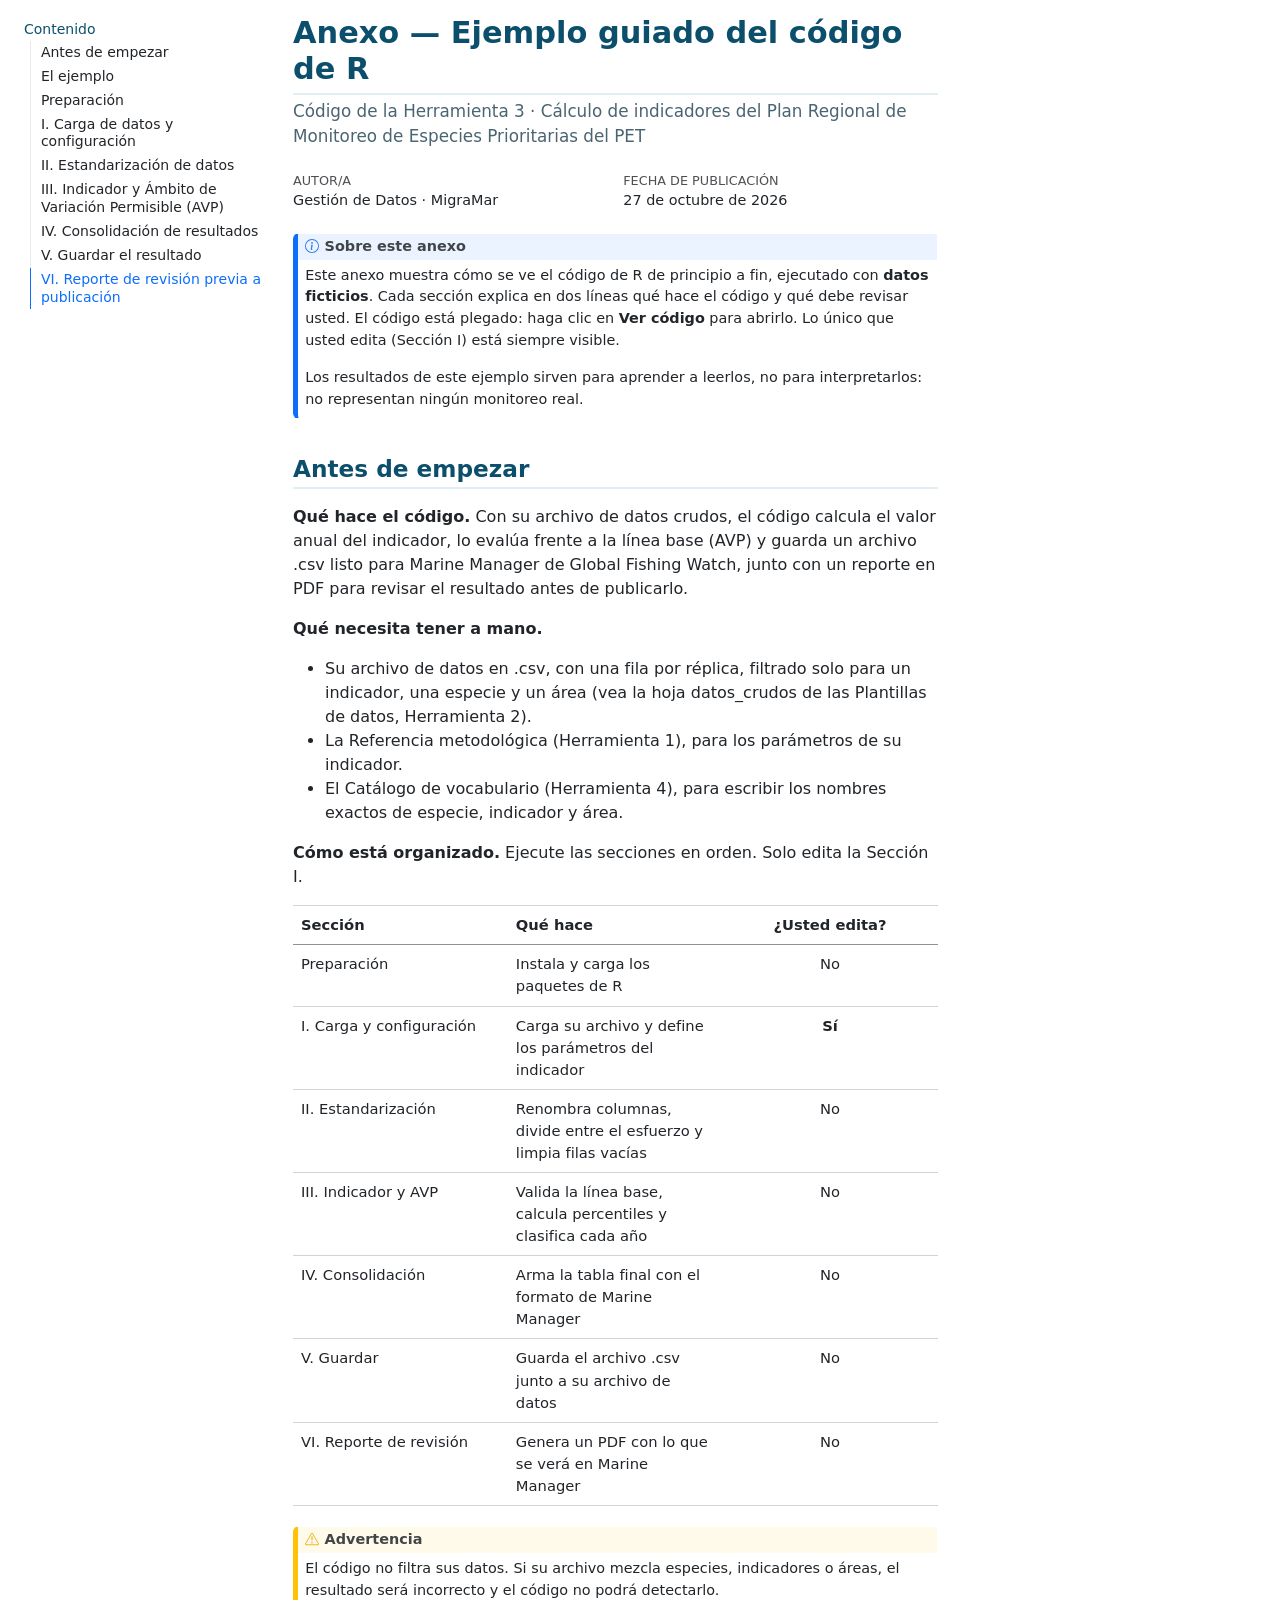
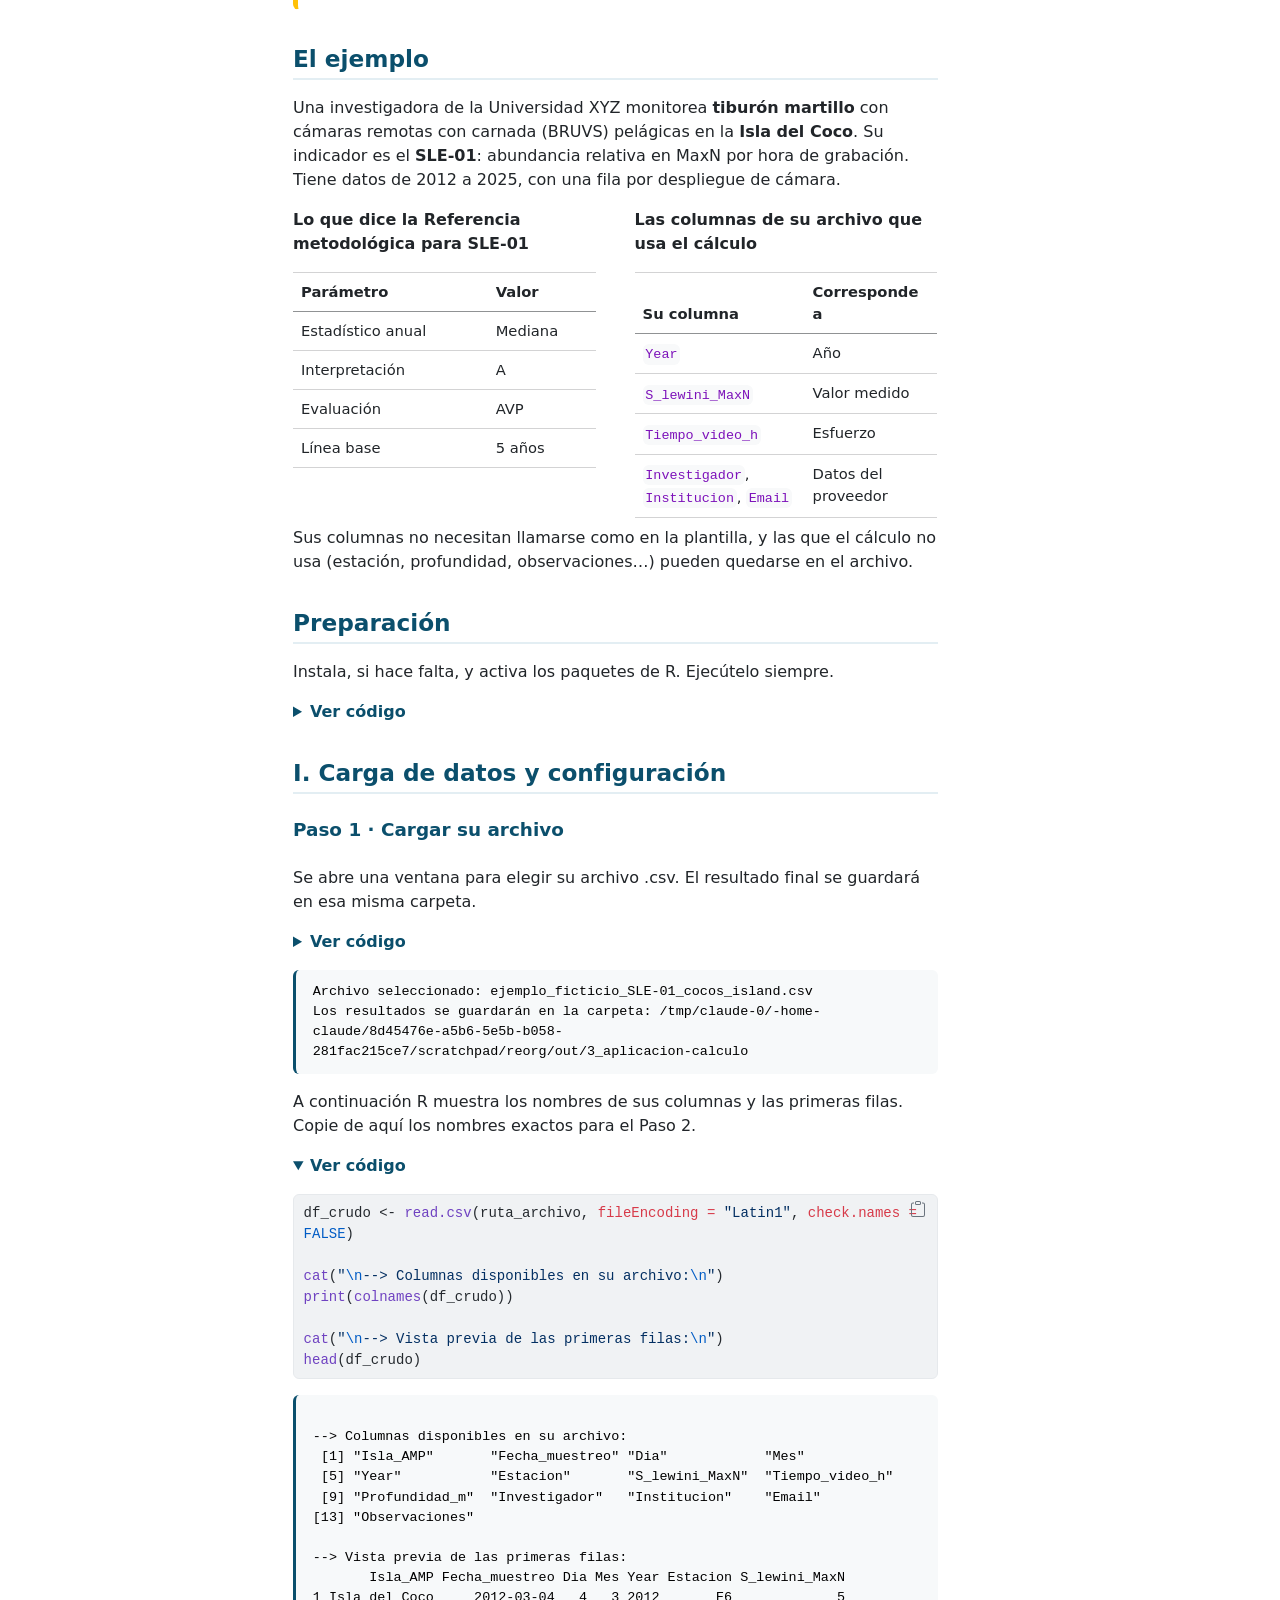
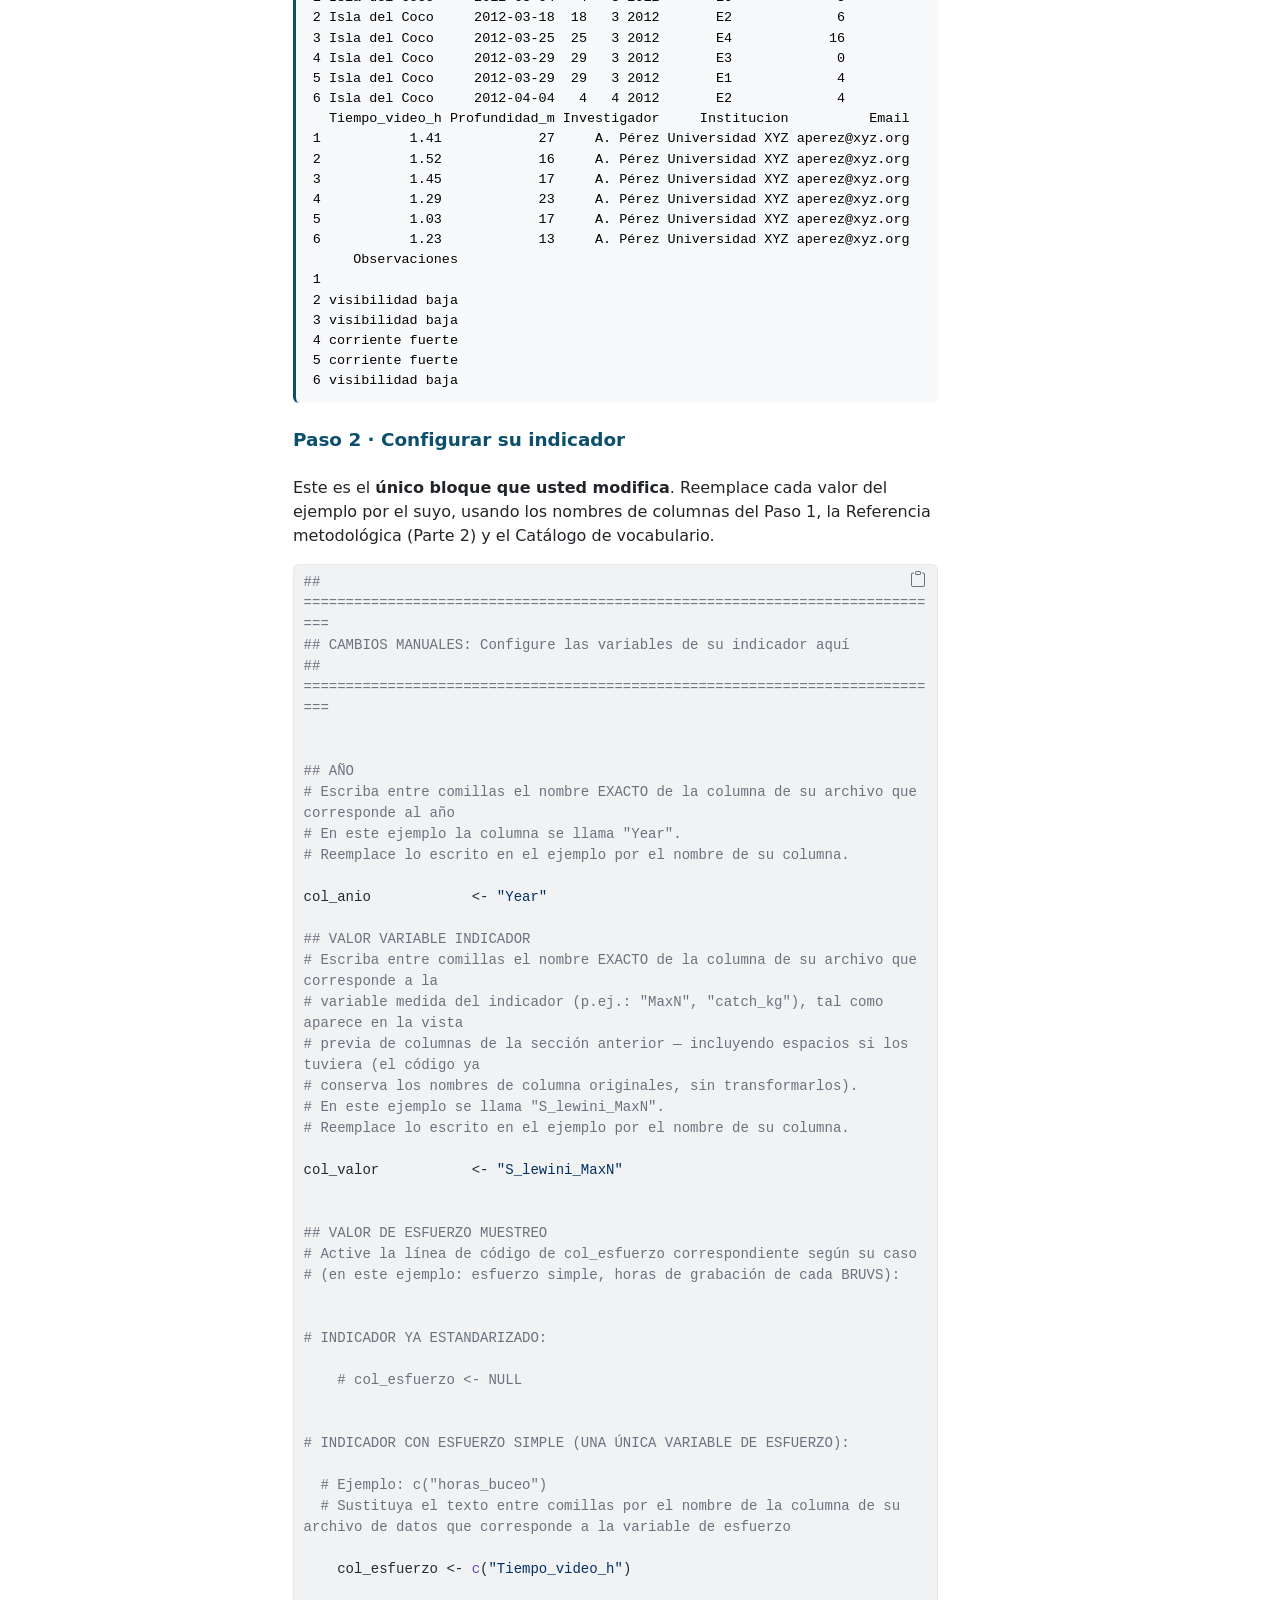
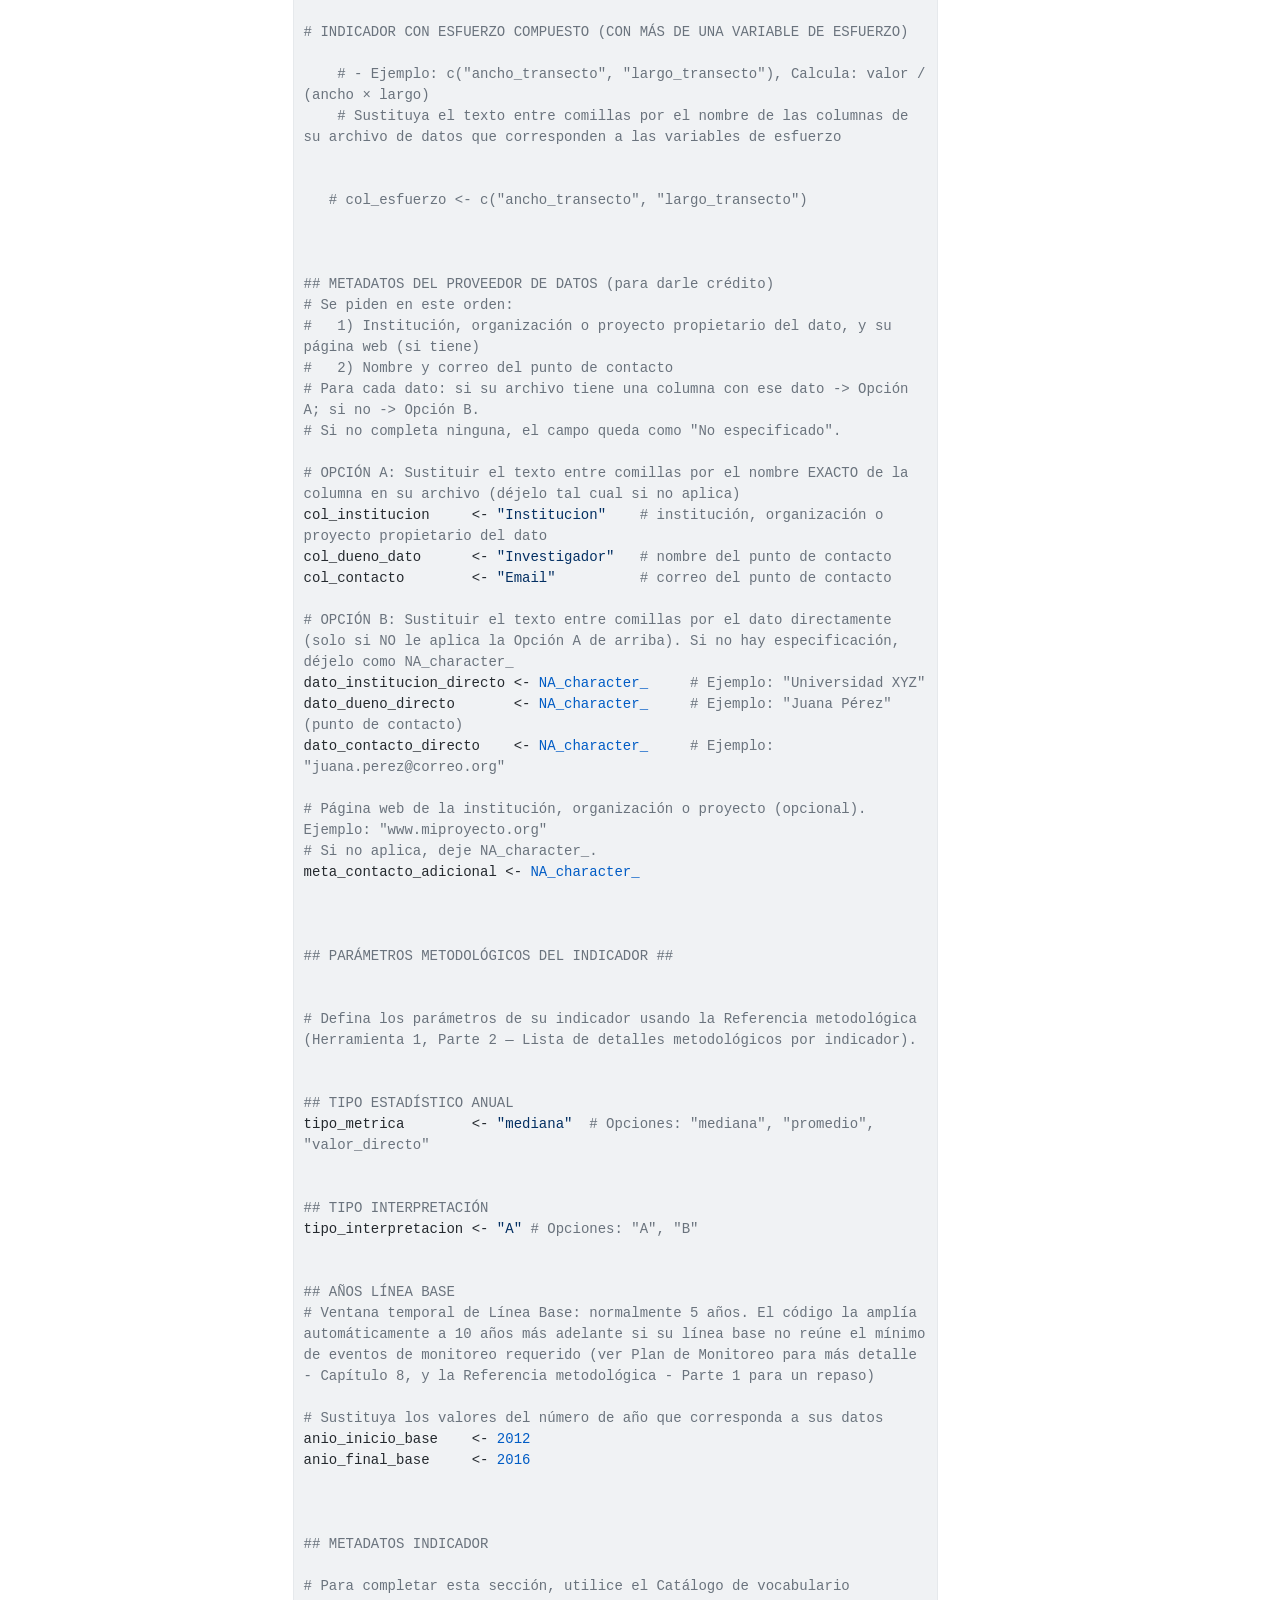
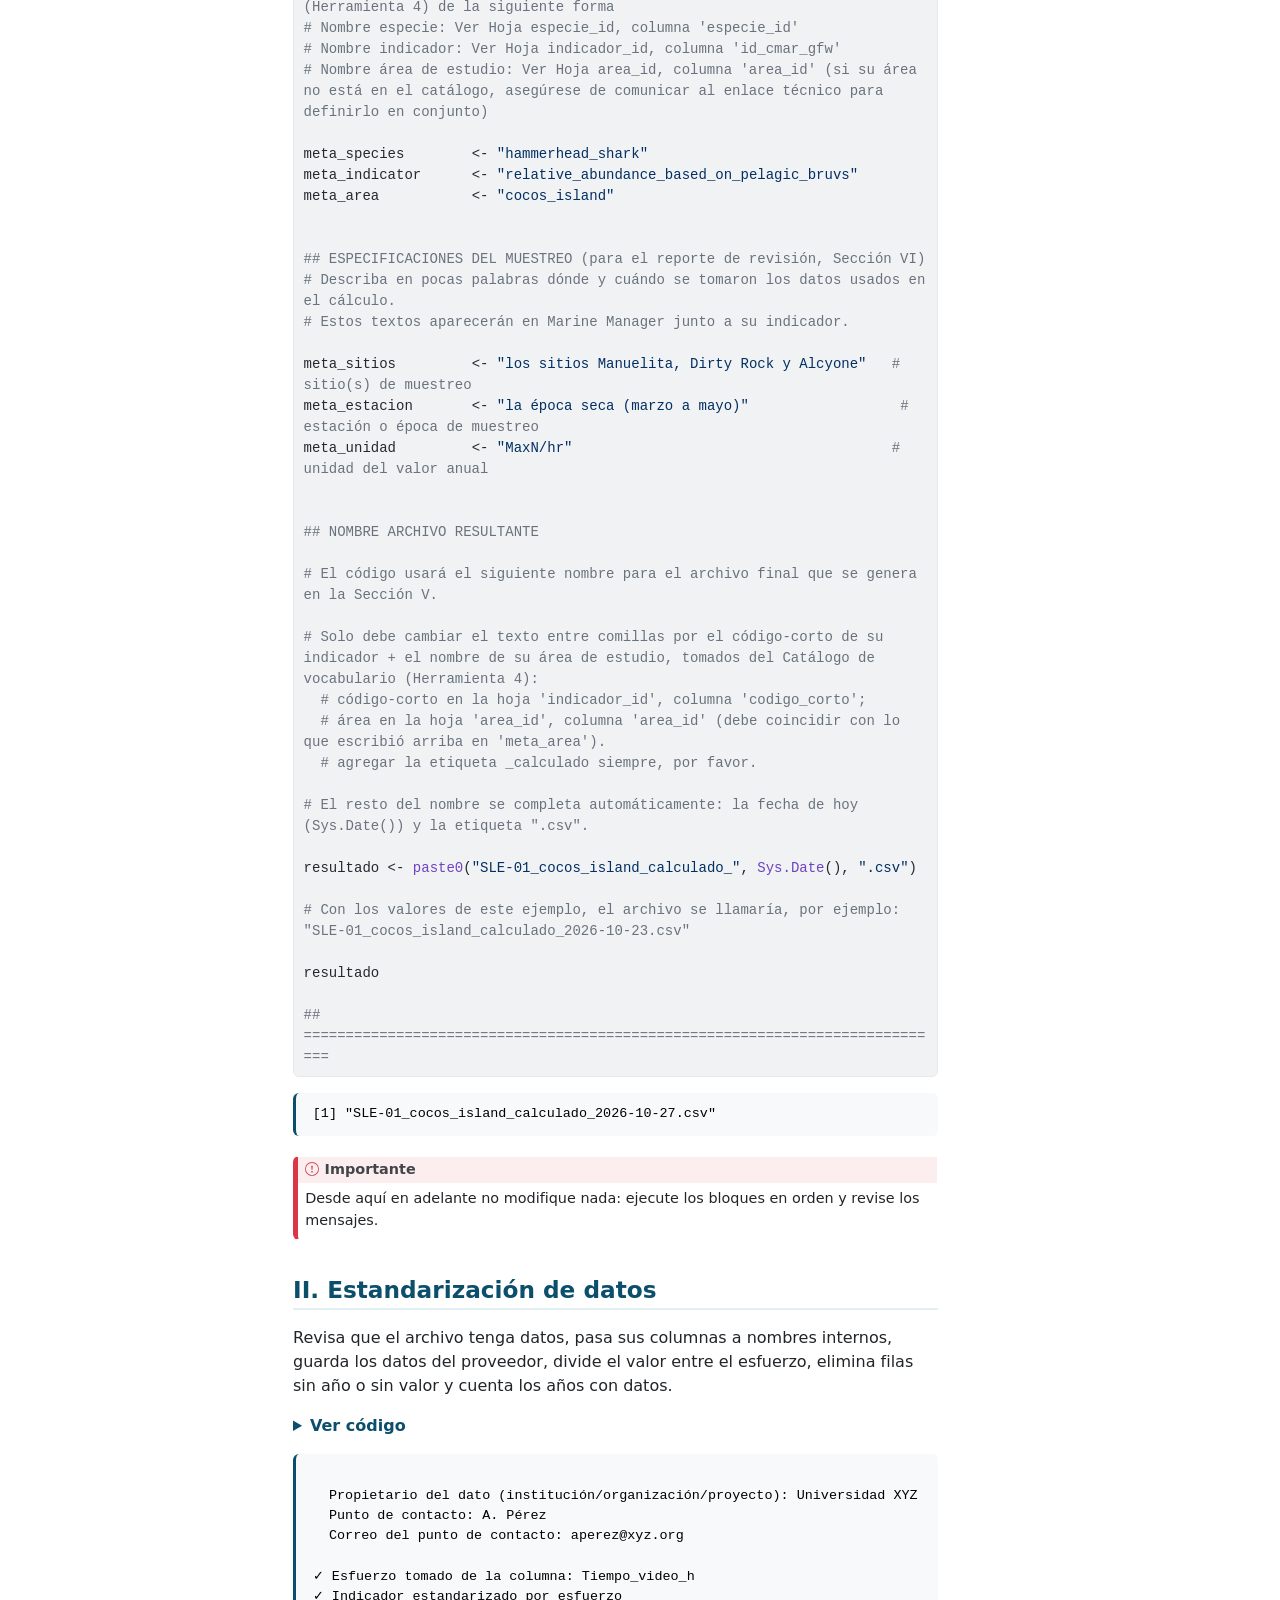
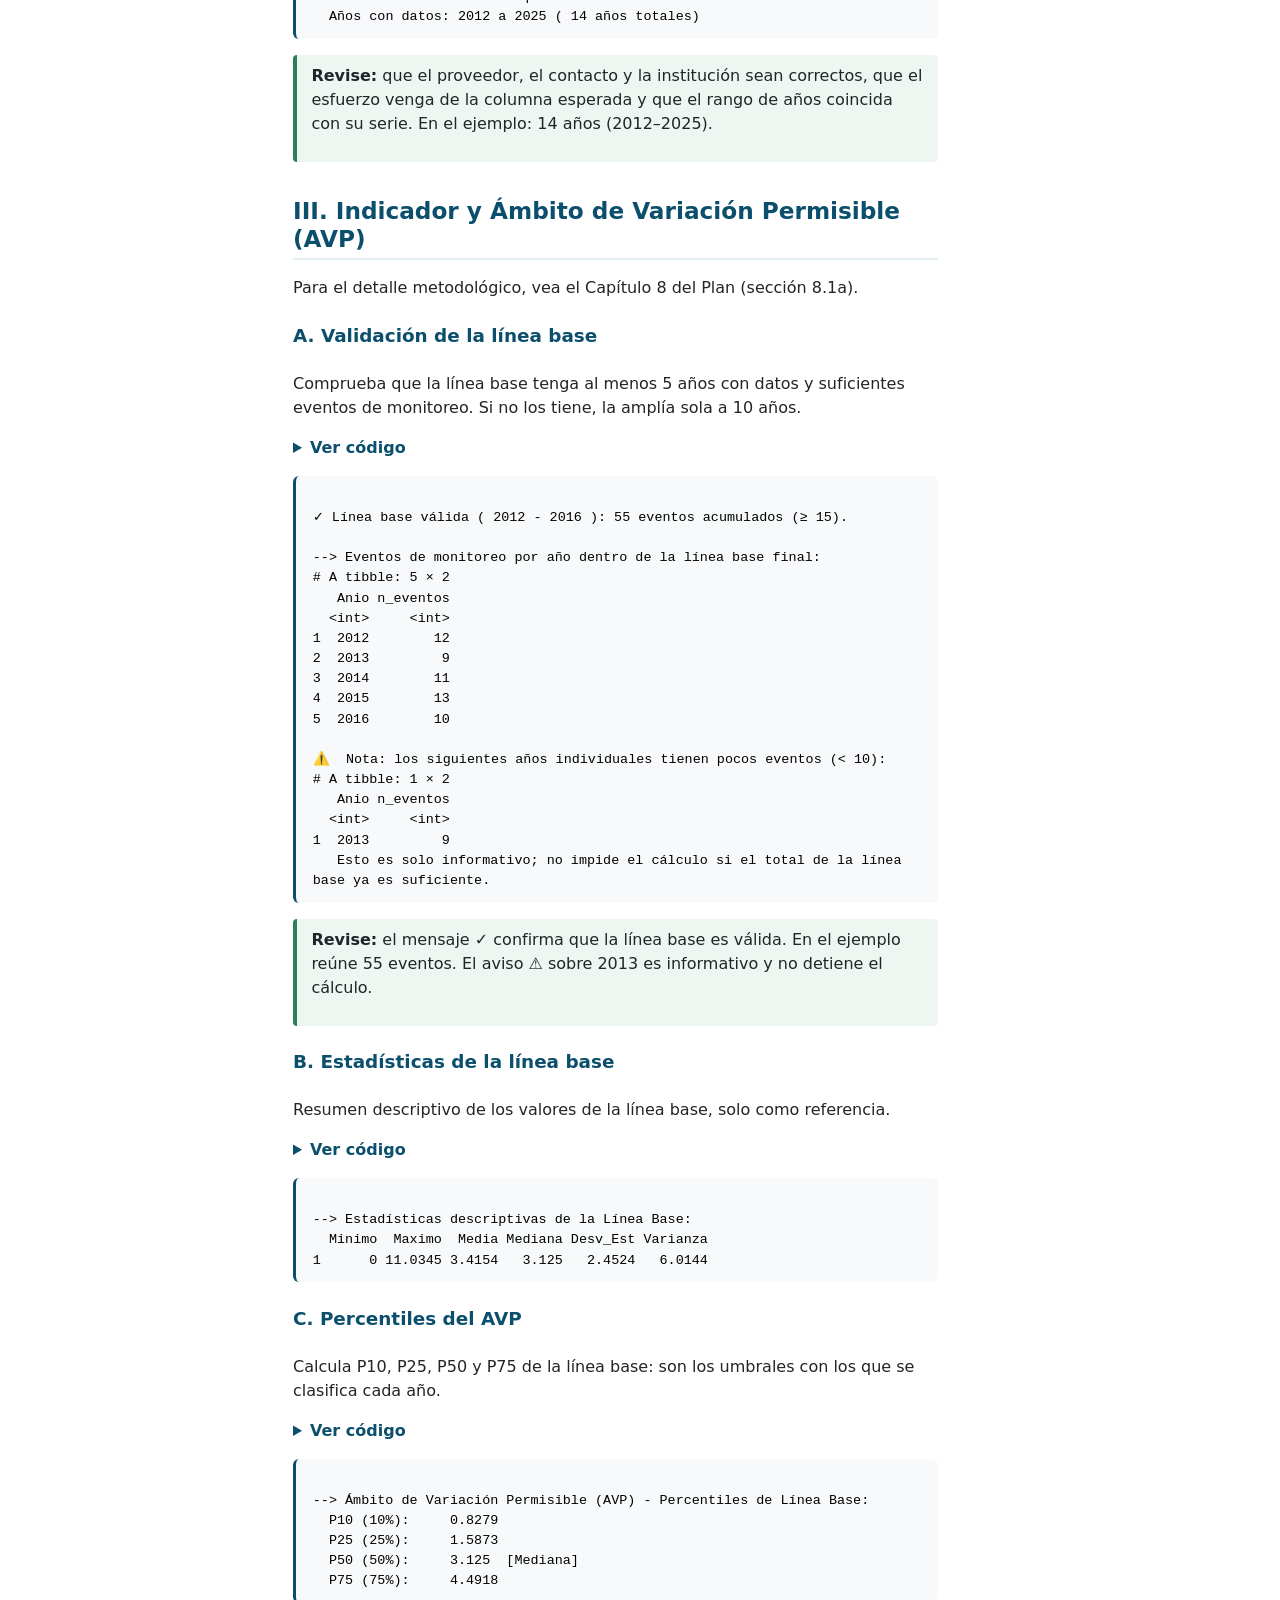
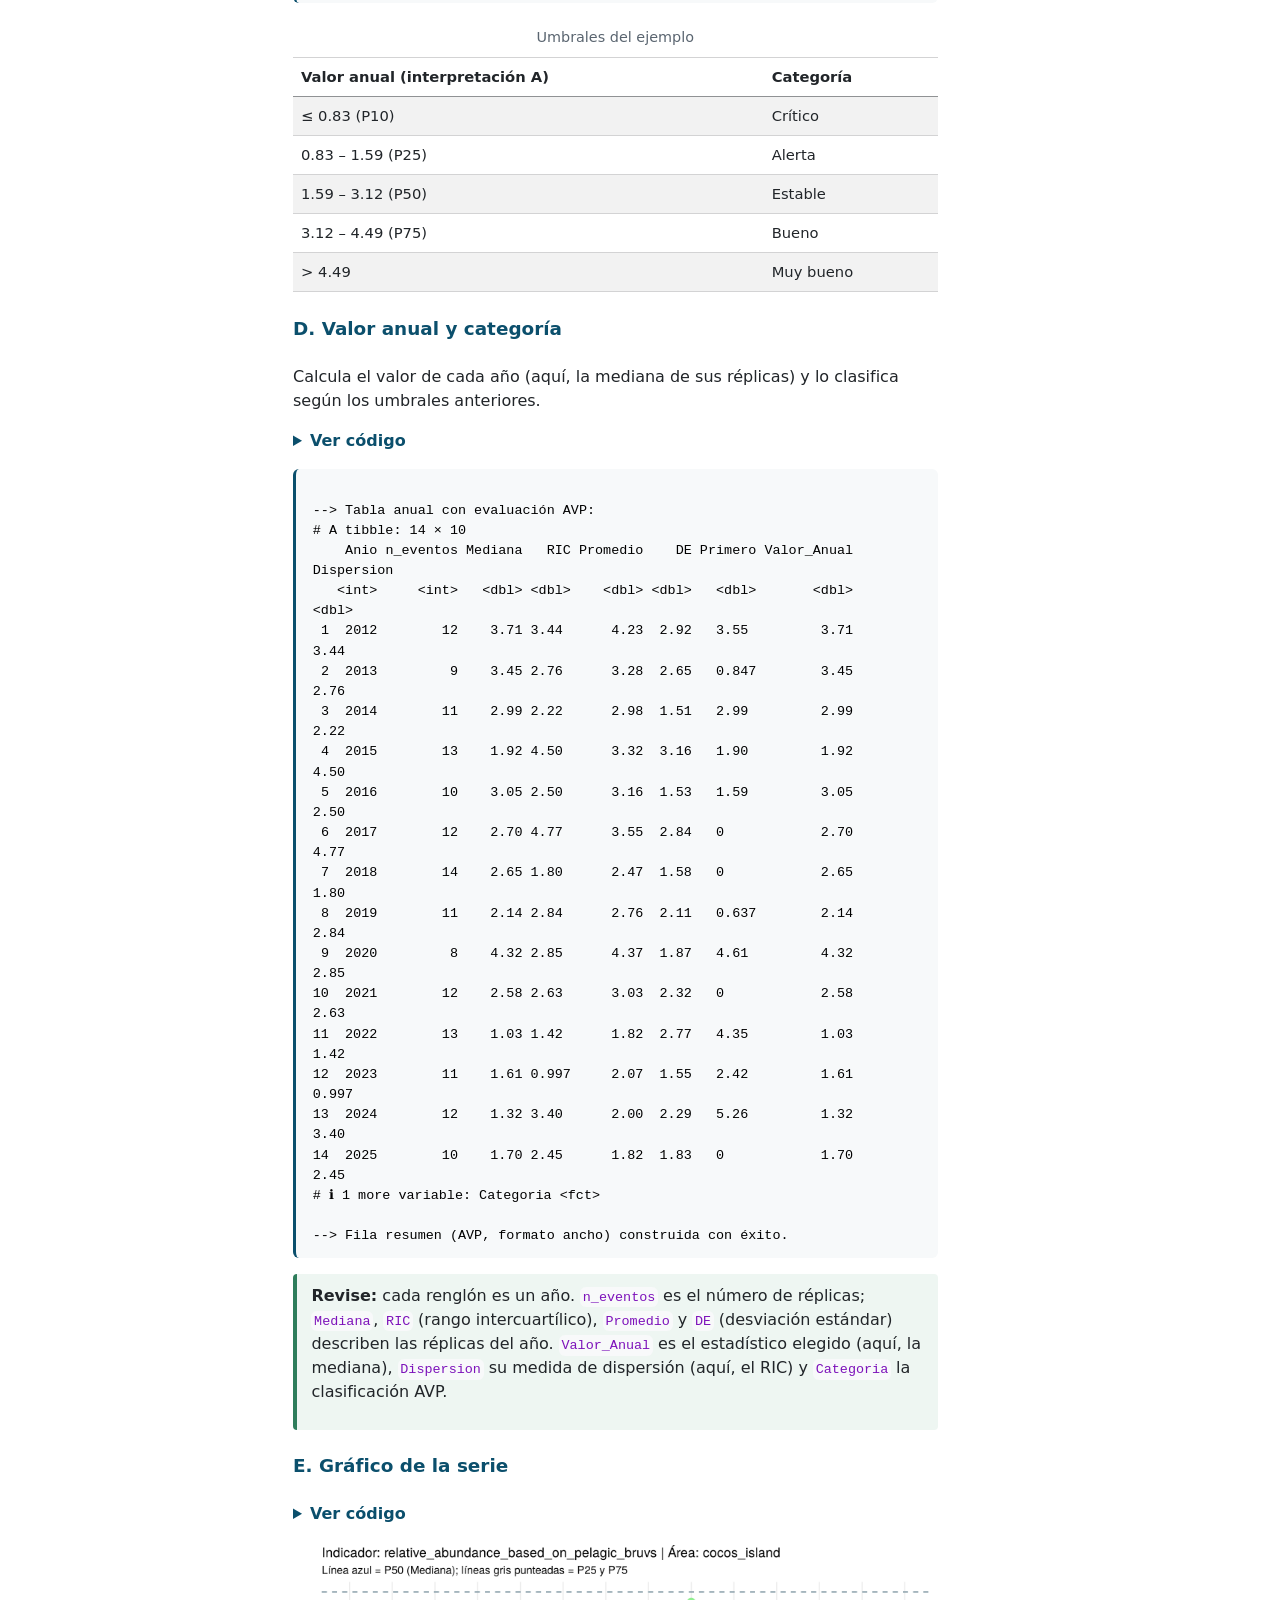
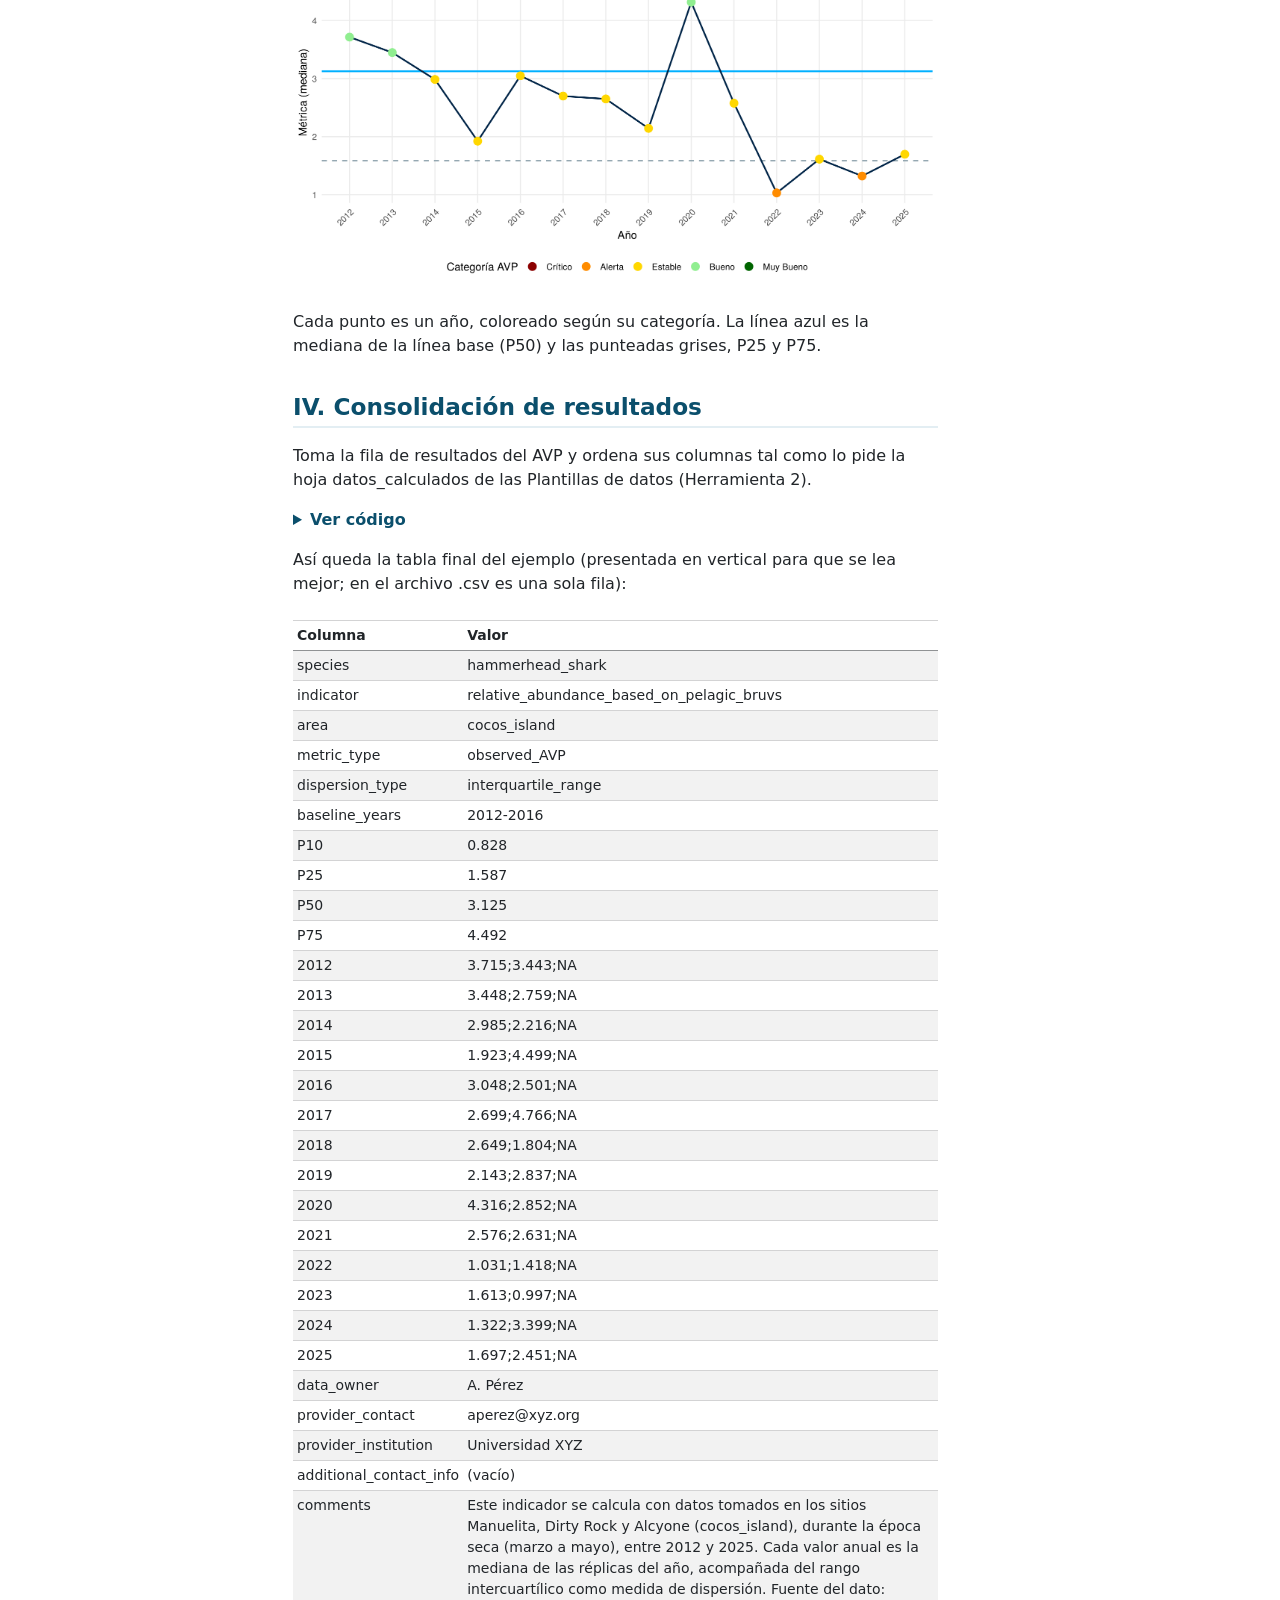
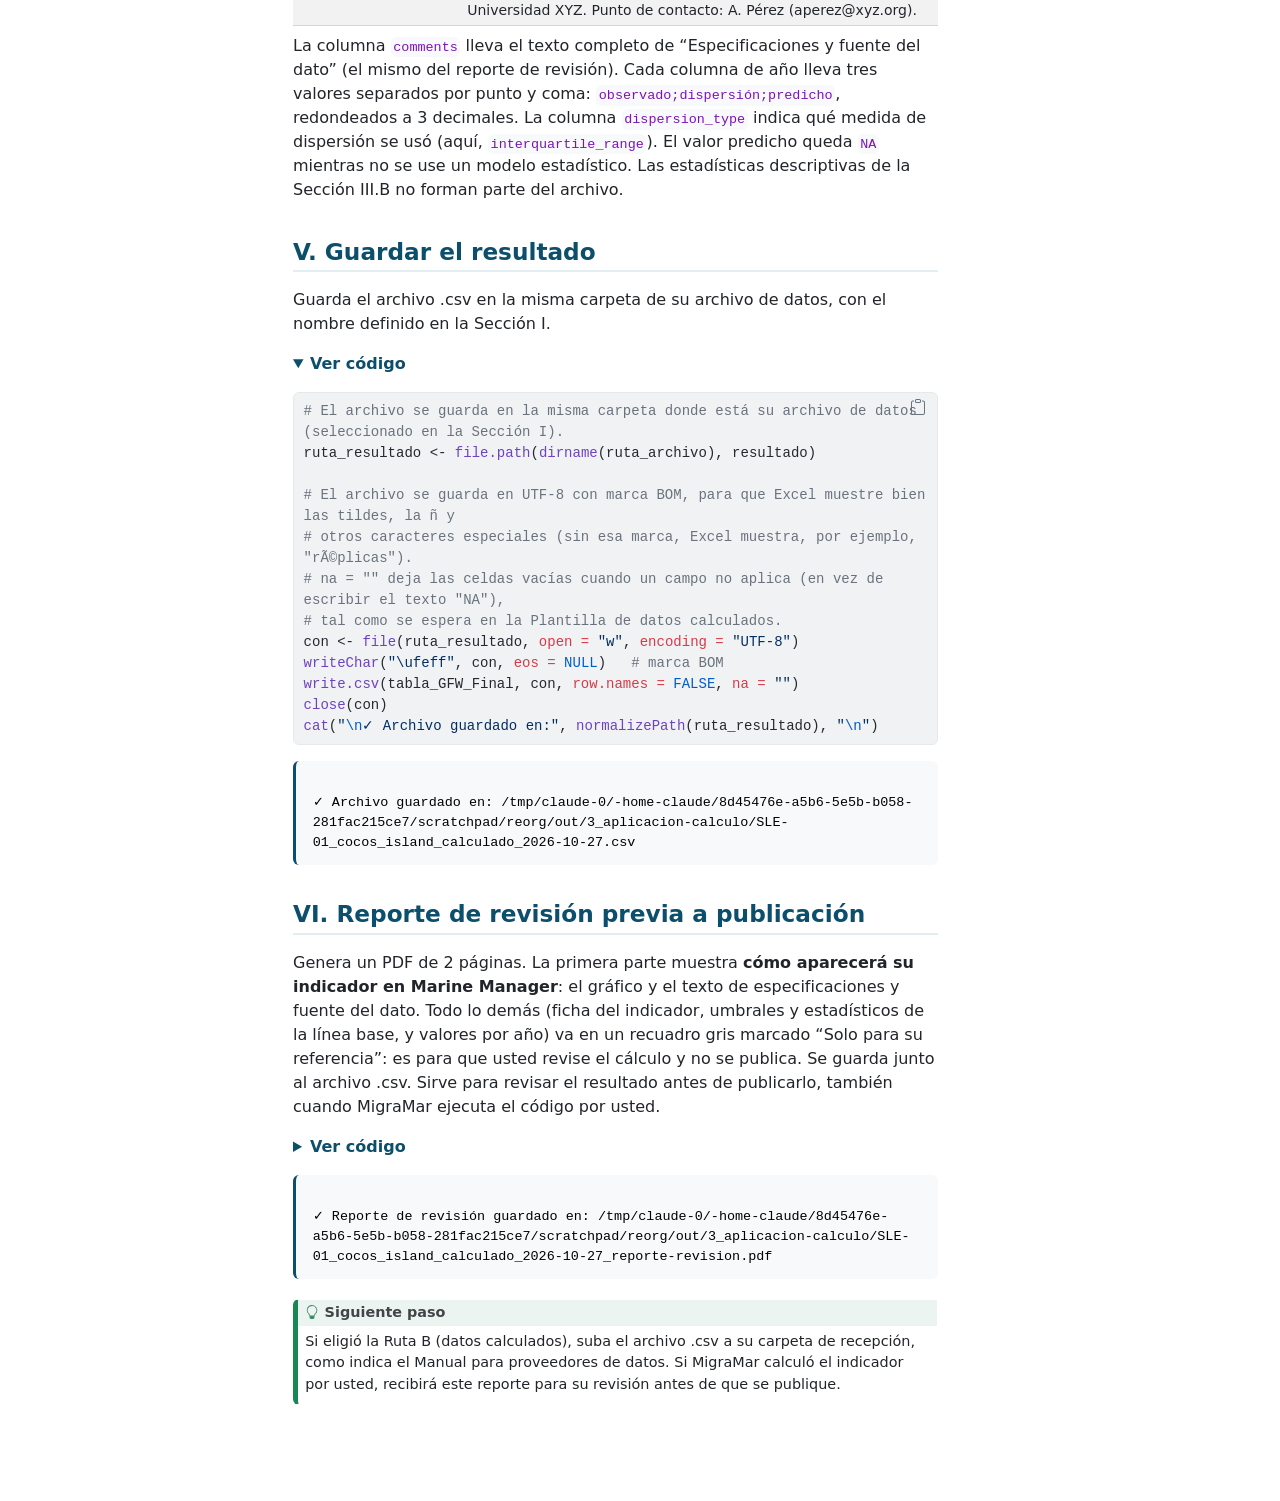
==== descargas/codigo-R_calculo-indicadores-sinGAMM.html @ 5003cdac "Primera version del sitio" ====
<!DOCTYPE html>
<html xmlns="http://www.w3.org/1999/xhtml" lang="es" xml:lang="es"><head>

<meta charset="utf-8">
<meta name="generator" content="quarto-1.6.40">

<meta name="viewport" content="width=device-width, initial-scale=1.0, user-scalable=yes">

<meta name="author" content="Gestión de Datos · MigraMar">

<title>Anexo — Ejemplo guiado del código de R</title>
<style>
code{white-space: pre-wrap;}
span.smallcaps{font-variant: small-caps;}
div.columns{display: flex; gap: min(4vw, 1.5em);}
div.column{flex: auto; overflow-x: auto;}
div.hanging-indent{margin-left: 1.5em; text-indent: -1.5em;}
ul.task-list{list-style: none;}
ul.task-list li input[type="checkbox"] {
width: 0.8em;
margin: 0 0.8em 0.2em -1em;  vertical-align: middle;
}

pre > code.sourceCode { white-space: pre; position: relative; }
pre > code.sourceCode > span { line-height: 1.25; }
pre > code.sourceCode > span:empty { height: 1.2em; }
.sourceCode { overflow: visible; }
code.sourceCode > span { color: inherit; text-decoration: inherit; }
div.sourceCode { margin: 1em 0; }
pre.sourceCode { margin: 0; }
@media screen {
div.sourceCode { overflow: auto; }
}
@media print {
pre > code.sourceCode { white-space: pre-wrap; }
pre > code.sourceCode > span { display: inline-block; text-indent: -5em; padding-left: 5em; }
}
pre.numberSource code
{ counter-reset: source-line 0; }
pre.numberSource code > span
{ position: relative; left: -4em; counter-increment: source-line; }
pre.numberSource code > span > a:first-child::before
{ content: counter(source-line);
position: relative; left: -1em; text-align: right; vertical-align: baseline;
border: none; display: inline-block;
-webkit-touch-callout: none; -webkit-user-select: none;
-khtml-user-select: none; -moz-user-select: none;
-ms-user-select: none; user-select: none;
padding: 0 4px; width: 4em;
}
pre.numberSource { margin-left: 3em; padding-left: 4px; }
div.sourceCode
{ }
@media screen {
pre > code.sourceCode > span > a:first-child::before { text-decoration: underline; }
}
</style>


<script>/*!
 * clipboard.js v2.0.11
 * https://clipboardjs.com/
 *
 * Licensed MIT © Zeno Rocha
 */
!function(t,e){"object"==typeof exports&&"object"==typeof module?module.exports=e():"function"==typeof define&&define.amd?define([],e):"object"==typeof exports?exports.ClipboardJS=e():t.ClipboardJS=e()}(this,function(){return n={686:function(t,e,n){"use strict";n.d(e,{default:function(){return b}});var e=n(279),i=n.n(e),e=n(370),u=n.n(e),e=n(817),r=n.n(e);function c(t){try{return document.execCommand(t)}catch(t){return}}var a=function(t){t=r()(t);return c("cut"),t};function o(t,e){var n,o,t=(n=t,o="rtl"===document.documentElement.getAttribute("dir"),(t=document.createElement("textarea")).style.fontSize="12pt",t.style.border="0",t.style.padding="0",t.style.margin="0",t.style.position="absolute",t.style[o?"right":"left"]="-9999px",o=window.pageYOffset||document.documentElement.scrollTop,t.style.top="".concat(o,"px"),t.setAttribute("readonly",""),t.value=n,t);return e.container.appendChild(t),e=r()(t),c("copy"),t.remove(),e}var f=function(t){var e=1<arguments.length&&void 0!==arguments[1]?arguments[1]:{container:document.body},n="";return"string"==typeof t?n=o(t,e):t instanceof HTMLInputElement&&!["text","search","url","tel","password"].includes(null==t?void 0:t.type)?n=o(t.value,e):(n=r()(t),c("copy")),n};function l(t){return(l="function"==typeof Symbol&&"symbol"==typeof Symbol.iterator?function(t){return typeof t}:function(t){return t&&"function"==typeof Symbol&&t.constructor===Symbol&&t!==Symbol.prototype?"symbol":typeof t})(t)}var s=function(){var t=0<arguments.length&&void 0!==arguments[0]?arguments[0]:{},e=t.action,n=void 0===e?"copy":e,o=t.container,e=t.target,t=t.text;if("copy"!==n&&"cut"!==n)throw new Error('Invalid "action" value, use either "copy" or "cut"');if(void 0!==e){if(!e||"object"!==l(e)||1!==e.nodeType)throw new Error('Invalid "target" value, use a valid Element');if("copy"===n&&e.hasAttribute("disabled"))throw new Error('Invalid "target" attribute. Please use "readonly" instead of "disabled" attribute');if("cut"===n&&(e.hasAttribute("readonly")||e.hasAttribute("disabled")))throw new Error('Invalid "target" attribute. You can\'t cut text from elements with "readonly" or "disabled" attributes')}return t?f(t,{container:o}):e?"cut"===n?a(e):f(e,{container:o}):void 0};function p(t){return(p="function"==typeof Symbol&&"symbol"==typeof Symbol.iterator?function(t){return typeof t}:function(t){return t&&"function"==typeof Symbol&&t.constructor===Symbol&&t!==Symbol.prototype?"symbol":typeof t})(t)}function d(t,e){for(var n=0;n<e.length;n++){var o=e[n];o.enumerable=o.enumerable||!1,o.configurable=!0,"value"in o&&(o.writable=!0),Object.defineProperty(t,o.key,o)}}function y(t,e){return(y=Object.setPrototypeOf||function(t,e){return t.__proto__=e,t})(t,e)}function h(n){var o=function(){if("undefined"==typeof Reflect||!Reflect.construct)return!1;if(Reflect.construct.sham)return!1;if("function"==typeof Proxy)return!0;try{return Date.prototype.toString.call(Reflect.construct(Date,[],function(){})),!0}catch(t){return!1}}();return function(){var t,e=v(n);return t=o?(t=v(this).constructor,Reflect.construct(e,arguments,t)):e.apply(this,arguments),e=this,!(t=t)||"object"!==p(t)&&"function"!=typeof t?function(t){if(void 0!==t)return t;throw new ReferenceError("this hasn't been initialised - super() hasn't been called")}(e):t}}function v(t){return(v=Object.setPrototypeOf?Object.getPrototypeOf:function(t){return t.__proto__||Object.getPrototypeOf(t)})(t)}function m(t,e){t="data-clipboard-".concat(t);if(e.hasAttribute(t))return e.getAttribute(t)}var b=function(){!function(t,e){if("function"!=typeof e&&null!==e)throw new TypeError("Super expression must either be null or a function");t.prototype=Object.create(e&&e.prototype,{constructor:{value:t,writable:!0,configurable:!0}}),e&&y(t,e)}(r,i());var t,e,n,o=h(r);function r(t,e){var n;return function(t){if(!(t instanceof r))throw new TypeError("Cannot call a class as a function")}(this),(n=o.call(this)).resolveOptions(e),n.listenClick(t),n}return t=r,n=[{key:"copy",value:function(t){var e=1<arguments.length&&void 0!==arguments[1]?arguments[1]:{container:document.body};return f(t,e)}},{key:"cut",value:function(t){return a(t)}},{key:"isSupported",value:function(){var t=0<arguments.length&&void 0!==arguments[0]?arguments[0]:["copy","cut"],t="string"==typeof t?[t]:t,e=!!document.queryCommandSupported;return t.forEach(function(t){e=e&&!!document.queryCommandSupported(t)}),e}}],(e=[{key:"resolveOptions",value:function(){var t=0<arguments.length&&void 0!==arguments[0]?arguments[0]:{};this.action="function"==typeof t.action?t.action:this.defaultAction,this.target="function"==typeof t.target?t.target:this.defaultTarget,this.text="function"==typeof t.text?t.text:this.defaultText,this.container="object"===p(t.container)?t.container:document.body}},{key:"listenClick",value:function(t){var e=this;this.listener=u()(t,"click",function(t){return e.onClick(t)})}},{key:"onClick",value:function(t){var e=t.delegateTarget||t.currentTarget,n=this.action(e)||"copy",t=s({action:n,container:this.container,target:this.target(e),text:this.text(e)});this.emit(t?"success":"error",{action:n,text:t,trigger:e,clearSelection:function(){e&&e.focus(),window.getSelection().removeAllRanges()}})}},{key:"defaultAction",value:function(t){return m("action",t)}},{key:"defaultTarget",value:function(t){t=m("target",t);if(t)return document.querySelector(t)}},{key:"defaultText",value:function(t){return m("text",t)}},{key:"destroy",value:function(){this.listener.destroy()}}])&&d(t.prototype,e),n&&d(t,n),r}()},828:function(t){var e;"undefined"==typeof Element||Element.prototype.matches||((e=Element.prototype).matches=e.matchesSelector||e.mozMatchesSelector||e.msMatchesSelector||e.oMatchesSelector||e.webkitMatchesSelector),t.exports=function(t,e){for(;t&&9!==t.nodeType;){if("function"==typeof t.matches&&t.matches(e))return t;t=t.parentNode}}},438:function(t,e,n){var u=n(828);function i(t,e,n,o,r){var i=function(e,n,t,o){return function(t){t.delegateTarget=u(t.target,n),t.delegateTarget&&o.call(e,t)}}.apply(this,arguments);return t.addEventListener(n,i,r),{destroy:function(){t.removeEventListener(n,i,r)}}}t.exports=function(t,e,n,o,r){return"function"==typeof t.addEventListener?i.apply(null,arguments):"function"==typeof n?i.bind(null,document).apply(null,arguments):("string"==typeof t&&(t=document.querySelectorAll(t)),Array.prototype.map.call(t,function(t){return i(t,e,n,o,r)}))}},879:function(t,n){n.node=function(t){return void 0!==t&&t instanceof HTMLElement&&1===t.nodeType},n.nodeList=function(t){var e=Object.prototype.toString.call(t);return void 0!==t&&("[object NodeList]"===e||"[object HTMLCollection]"===e)&&"length"in t&&(0===t.length||n.node(t[0]))},n.string=function(t){return"string"==typeof t||t instanceof String},n.fn=function(t){return"[object Function]"===Object.prototype.toString.call(t)}},370:function(t,e,n){var f=n(879),l=n(438);t.exports=function(t,e,n){if(!t&&!e&&!n)throw new Error("Missing required arguments");if(!f.string(e))throw new TypeError("Second argument must be a String");if(!f.fn(n))throw new TypeError("Third argument must be a Function");if(f.node(t))return c=e,a=n,(u=t).addEventListener(c,a),{destroy:function(){u.removeEventListener(c,a)}};if(f.nodeList(t))return o=t,r=e,i=n,Array.prototype.forEach.call(o,function(t){t.addEventListener(r,i)}),{destroy:function(){Array.prototype.forEach.call(o,function(t){t.removeEventListener(r,i)})}};if(f.string(t))return t=t,e=e,n=n,l(document.body,t,e,n);throw new TypeError("First argument must be a String, HTMLElement, HTMLCollection, or NodeList");var o,r,i,u,c,a}},817:function(t){t.exports=function(t){var e,n="SELECT"===t.nodeName?(t.focus(),t.value):"INPUT"===t.nodeName||"TEXTAREA"===t.nodeName?((e=t.hasAttribute("readonly"))||t.setAttribute("readonly",""),t.select(),t.setSelectionRange(0,t.value.length),e||t.removeAttribute("readonly"),t.value):(t.hasAttribute("contenteditable")&&t.focus(),n=window.getSelection(),(e=document.createRange()).selectNodeContents(t),n.removeAllRanges(),n.addRange(e),n.toString());return n}},279:function(t){function e(){}e.prototype={on:function(t,e,n){var o=this.e||(this.e={});return(o[t]||(o[t]=[])).push({fn:e,ctx:n}),this},once:function(t,e,n){var o=this;function r(){o.off(t,r),e.apply(n,arguments)}return r._=e,this.on(t,r,n)},emit:function(t){for(var e=[].slice.call(arguments,1),n=((this.e||(this.e={}))[t]||[]).slice(),o=0,r=n.length;o<r;o++)n[o].fn.apply(n[o].ctx,e);return this},off:function(t,e){var n=this.e||(this.e={}),o=n[t],r=[];if(o&&e)for(var i=0,u=o.length;i<u;i++)o[i].fn!==e&&o[i].fn._!==e&&r.push(o[i]);return r.length?n[t]=r:delete n[t],this}},t.exports=e,t.exports.TinyEmitter=e}},r={},o.n=function(t){var e=t&&t.__esModule?function(){return t.default}:function(){return t};return o.d(e,{a:e}),e},o.d=function(t,e){for(var n in e)o.o(e,n)&&!o.o(t,n)&&Object.defineProperty(t,n,{enumerable:!0,get:e[n]})},o.o=function(t,e){return Object.prototype.hasOwnProperty.call(t,e)},o(686).default;function o(t){if(r[t])return r[t].exports;var e=r[t]={exports:{}};return n[t](e,e.exports,o),e.exports}var n,r});</script>
<script>const sectionChanged = new CustomEvent("quarto-sectionChanged", {
  detail: {},
  bubbles: true,
  cancelable: false,
  composed: false,
});

const layoutMarginEls = () => {
  // Find any conflicting margin elements and add margins to the
  // top to prevent overlap
  const marginChildren = window.document.querySelectorAll(
    ".column-margin.column-container > *, .margin-caption, .aside"
  );

  let lastBottom = 0;
  for (const marginChild of marginChildren) {
    if (marginChild.offsetParent !== null) {
      // clear the top margin so we recompute it
      marginChild.style.marginTop = null;
      const top = marginChild.getBoundingClientRect().top + window.scrollY;
      if (top < lastBottom) {
        const marginChildStyle = window.getComputedStyle(marginChild);
        const marginBottom = parseFloat(marginChildStyle["marginBottom"]);
        const margin = lastBottom - top + marginBottom;
        marginChild.style.marginTop = `${margin}px`;
      }
      const styles = window.getComputedStyle(marginChild);
      const marginTop = parseFloat(styles["marginTop"]);
      lastBottom = top + marginChild.getBoundingClientRect().height + marginTop;
    }
  }
};

window.document.addEventListener("DOMContentLoaded", function (_event) {
  // Recompute the position of margin elements anytime the body size changes
  if (window.ResizeObserver) {
    const resizeObserver = new window.ResizeObserver(
      throttle(() => {
        layoutMarginEls();
        if (
          window.document.body.getBoundingClientRect().width < 990 &&
          isReaderMode()
        ) {
          quartoToggleReader();
        }
      }, 50)
    );
    resizeObserver.observe(window.document.body);
  }

  const tocEl = window.document.querySelector('nav.toc-active[role="doc-toc"]');
  const sidebarEl = window.document.getElementById("quarto-sidebar");
  const leftTocEl = window.document.getElementById("quarto-sidebar-toc-left");
  const marginSidebarEl = window.document.getElementById(
    "quarto-margin-sidebar"
  );
  // function to determine whether the element has a previous sibling that is active
  const prevSiblingIsActiveLink = (el) => {
    const sibling = el.previousElementSibling;
    if (sibling && sibling.tagName === "A") {
      return sibling.classList.contains("active");
    } else {
      return false;
    }
  };

  // fire slideEnter for bootstrap tab activations (for htmlwidget resize behavior)
  function fireSlideEnter(e) {
    const event = window.document.createEvent("Event");
    event.initEvent("slideenter", true, true);
    window.document.dispatchEvent(event);
  }
  const tabs = window.document.querySelectorAll('a[data-bs-toggle="tab"]');
  tabs.forEach((tab) => {
    tab.addEventListener("shown.bs.tab", fireSlideEnter);
  });

  // fire slideEnter for tabby tab activations (for htmlwidget resize behavior)
  document.addEventListener("tabby", fireSlideEnter, false);

  // Track scrolling and mark TOC links as active
  // get table of contents and sidebar (bail if we don't have at least one)
  const tocLinks = tocEl
    ? [...tocEl.querySelectorAll("a[data-scroll-target]")]
    : [];
  const makeActive = (link) => tocLinks[link].classList.add("active");
  const removeActive = (link) => tocLinks[link].classList.remove("active");
  const removeAllActive = () =>
    [...Array(tocLinks.length).keys()].forEach((link) => removeActive(link));

  // activate the anchor for a section associated with this TOC entry
  tocLinks.forEach((link) => {
    link.addEventListener("click", () => {
      if (link.href.indexOf("#") !== -1) {
        const anchor = link.href.split("#")[1];
        const heading = window.document.querySelector(
          `[data-anchor-id="${anchor}"]`
        );
        if (heading) {
          // Add the class
          heading.classList.add("reveal-anchorjs-link");

          // function to show the anchor
          const handleMouseout = () => {
            heading.classList.remove("reveal-anchorjs-link");
            heading.removeEventListener("mouseout", handleMouseout);
          };

          // add a function to clear the anchor when the user mouses out of it
          heading.addEventListener("mouseout", handleMouseout);
        }
      }
    });
  });

  const sections = tocLinks.map((link) => {
    const target = link.getAttribute("data-scroll-target");
    if (target.startsWith("#")) {
      return window.document.getElementById(decodeURI(`${target.slice(1)}`));
    } else {
      return window.document.querySelector(decodeURI(`${target}`));
    }
  });

  const sectionMargin = 200;
  let currentActive = 0;
  // track whether we've initialized state the first time
  let init = false;

  const updateActiveLink = () => {
    // The index from bottom to top (e.g. reversed list)
    let sectionIndex = -1;
    if (
      window.innerHeight + window.pageYOffset >=
      window.document.body.offsetHeight
    ) {
      // This is the no-scroll case where last section should be the active one
      sectionIndex = 0;
    } else {
      // This finds the last section visible on screen that should be made active
      sectionIndex = [...sections].reverse().findIndex((section) => {
        if (section) {
          return window.pageYOffset >= section.offsetTop - sectionMargin;
        } else {
          return false;
        }
      });
    }
    if (sectionIndex > -1) {
      const current = sections.length - sectionIndex - 1;
      if (current !== currentActive) {
        removeAllActive();
        currentActive = current;
        makeActive(current);
        if (init) {
          window.dispatchEvent(sectionChanged);
        }
        init = true;
      }
    }
  };

  const inHiddenRegion = (top, bottom, hiddenRegions) => {
    for (const region of hiddenRegions) {
      if (top <= region.bottom && bottom >= region.top) {
        return true;
      }
    }
    return false;
  };

  const categorySelector = "header.quarto-title-block .quarto-category";
  const activateCategories = (href) => {
    // Find any categories
    // Surround them with a link pointing back to:
    // #category=Authoring
    try {
      const categoryEls = window.document.querySelectorAll(categorySelector);
      for (const categoryEl of categoryEls) {
        const categoryText = categoryEl.textContent;
        if (categoryText) {
          const link = `${href}#category=${encodeURIComponent(categoryText)}`;
          const linkEl = window.document.createElement("a");
          linkEl.setAttribute("href", link);
          for (const child of categoryEl.childNodes) {
            linkEl.append(child);
          }
          categoryEl.appendChild(linkEl);
        }
      }
    } catch {
      // Ignore errors
    }
  };
  function hasTitleCategories() {
    return window.document.querySelector(categorySelector) !== null;
  }

  function offsetRelativeUrl(url) {
    const offset = getMeta("quarto:offset");
    return offset ? offset + url : url;
  }

  function offsetAbsoluteUrl(url) {
    const offset = getMeta("quarto:offset");
    const baseUrl = new URL(offset, window.location);

    const projRelativeUrl = url.replace(baseUrl, "");
    if (projRelativeUrl.startsWith("/")) {
      return projRelativeUrl;
    } else {
      return "/" + projRelativeUrl;
    }
  }

  // read a meta tag value
  function getMeta(metaName) {
    const metas = window.document.getElementsByTagName("meta");
    for (let i = 0; i < metas.length; i++) {
      if (metas[i].getAttribute("name") === metaName) {
        return metas[i].getAttribute("content");
      }
    }
    return "";
  }

  async function findAndActivateCategories() {
    // Categories search with listing only use path without query
    const currentPagePath = offsetAbsoluteUrl(
      window.location.origin + window.location.pathname
    );
    const response = await fetch(offsetRelativeUrl("listings.json"));
    if (response.status == 200) {
      return response.json().then(function (listingPaths) {
        const listingHrefs = [];
        for (const listingPath of listingPaths) {
          const pathWithoutLeadingSlash = listingPath.listing.substring(1);
          for (const item of listingPath.items) {
            if (
              item === currentPagePath ||
              item === currentPagePath + "index.html"
            ) {
              // Resolve this path against the offset to be sure
              // we already are using the correct path to the listing
              // (this adjusts the listing urls to be rooted against
              // whatever root the page is actually running against)
              const relative = offsetRelativeUrl(pathWithoutLeadingSlash);
              const baseUrl = window.location;
              const resolvedPath = new URL(relative, baseUrl);
              listingHrefs.push(resolvedPath.pathname);
              break;
            }
          }
        }

        // Look up the tree for a nearby linting and use that if we find one
        const nearestListing = findNearestParentListing(
          offsetAbsoluteUrl(window.location.pathname),
          listingHrefs
        );
        if (nearestListing) {
          activateCategories(nearestListing);
        } else {
          // See if the referrer is a listing page for this item
          const referredRelativePath = offsetAbsoluteUrl(document.referrer);
          const referrerListing = listingHrefs.find((listingHref) => {
            const isListingReferrer =
              listingHref === referredRelativePath ||
              listingHref === referredRelativePath + "index.html";
            return isListingReferrer;
          });

          if (referrerListing) {
            // Try to use the referrer if possible
            activateCategories(referrerListing);
          } else if (listingHrefs.length > 0) {
            // Otherwise, just fall back to the first listing
            activateCategories(listingHrefs[0]);
          }
        }
      });
    }
  }
  if (hasTitleCategories()) {
    findAndActivateCategories();
  }

  const findNearestParentListing = (href, listingHrefs) => {
    if (!href || !listingHrefs) {
      return undefined;
    }
    // Look up the tree for a nearby linting and use that if we find one
    const relativeParts = href.substring(1).split("/");
    while (relativeParts.length > 0) {
      const path = relativeParts.join("/");
      for (const listingHref of listingHrefs) {
        if (listingHref.startsWith(path)) {
          return listingHref;
        }
      }
      relativeParts.pop();
    }

    return undefined;
  };

  const manageSidebarVisiblity = (el, placeholderDescriptor) => {
    let isVisible = true;
    let elRect;

    return (hiddenRegions) => {
      if (el === null) {
        return;
      }

      // Find the last element of the TOC
      const lastChildEl = el.lastElementChild;

      if (lastChildEl) {
        // Converts the sidebar to a menu
        const convertToMenu = () => {
          for (const child of el.children) {
            child.style.opacity = 0;
            child.style.overflow = "hidden";
            child.style.pointerEvents = "none";
          }

          nexttick(() => {
            const toggleContainer = window.document.createElement("div");
            toggleContainer.style.width = "100%";
            toggleContainer.classList.add("zindex-over-content");
            toggleContainer.classList.add("quarto-sidebar-toggle");
            toggleContainer.classList.add("headroom-target"); // Marks this to be managed by headeroom
            toggleContainer.id = placeholderDescriptor.id;
            toggleContainer.style.position = "fixed";

            const toggleIcon = window.document.createElement("i");
            toggleIcon.classList.add("quarto-sidebar-toggle-icon");
            toggleIcon.classList.add("bi");
            toggleIcon.classList.add("bi-caret-down-fill");

            const toggleTitle = window.document.createElement("div");
            const titleEl = window.document.body.querySelector(
              placeholderDescriptor.titleSelector
            );
            if (titleEl) {
              toggleTitle.append(
                titleEl.textContent || titleEl.innerText,
                toggleIcon
              );
            }
            toggleTitle.classList.add("zindex-over-content");
            toggleTitle.classList.add("quarto-sidebar-toggle-title");
            toggleContainer.append(toggleTitle);

            const toggleContents = window.document.createElement("div");
            toggleContents.classList = el.classList;
            toggleContents.classList.add("zindex-over-content");
            toggleContents.classList.add("quarto-sidebar-toggle-contents");
            for (const child of el.children) {
              if (child.id === "toc-title") {
                continue;
              }

              const clone = child.cloneNode(true);
              clone.style.opacity = 1;
              clone.style.pointerEvents = null;
              clone.style.display = null;
              toggleContents.append(clone);
            }
            toggleContents.style.height = "0px";
            const positionToggle = () => {
              // position the element (top left of parent, same width as parent)
              if (!elRect) {
                elRect = el.getBoundingClientRect();
              }
              toggleContainer.style.left = `${elRect.left}px`;
              toggleContainer.style.top = `${elRect.top}px`;
              toggleContainer.style.width = `${elRect.width}px`;
            };
            positionToggle();

            toggleContainer.append(toggleContents);
            el.parentElement.prepend(toggleContainer);

            // Process clicks
            let tocShowing = false;
            // Allow the caller to control whether this is dismissed
            // when it is clicked (e.g. sidebar navigation supports
            // opening and closing the nav tree, so don't dismiss on click)
            const clickEl = placeholderDescriptor.dismissOnClick
              ? toggleContainer
              : toggleTitle;

            const closeToggle = () => {
              if (tocShowing) {
                toggleContainer.classList.remove("expanded");
                toggleContents.style.height = "0px";
                tocShowing = false;
              }
            };

            // Get rid of any expanded toggle if the user scrolls
            window.document.addEventListener(
              "scroll",
              throttle(() => {
                closeToggle();
              }, 50)
            );

            // Handle positioning of the toggle
            window.addEventListener(
              "resize",
              throttle(() => {
                elRect = undefined;
                positionToggle();
              }, 50)
            );

            window.addEventListener("quarto-hrChanged", () => {
              elRect = undefined;
            });

            // Process the click
            clickEl.onclick = () => {
              if (!tocShowing) {
                toggleContainer.classList.add("expanded");
                toggleContents.style.height = null;
                tocShowing = true;
              } else {
                closeToggle();
              }
            };
          });
        };

        // Converts a sidebar from a menu back to a sidebar
        const convertToSidebar = () => {
          for (const child of el.children) {
            child.style.opacity = 1;
            child.style.overflow = null;
            child.style.pointerEvents = null;
          }

          const placeholderEl = window.document.getElementById(
            placeholderDescriptor.id
          );
          if (placeholderEl) {
            placeholderEl.remove();
          }

          el.classList.remove("rollup");
        };

        if (isReaderMode()) {
          convertToMenu();
          isVisible = false;
        } else {
          // Find the top and bottom o the element that is being managed
          const elTop = el.offsetTop;
          const elBottom =
            elTop + lastChildEl.offsetTop + lastChildEl.offsetHeight;

          if (!isVisible) {
            // If the element is current not visible reveal if there are
            // no conflicts with overlay regions
            if (!inHiddenRegion(elTop, elBottom, hiddenRegions)) {
              convertToSidebar();
              isVisible = true;
            }
          } else {
            // If the element is visible, hide it if it conflicts with overlay regions
            // and insert a placeholder toggle (or if we're in reader mode)
            if (inHiddenRegion(elTop, elBottom, hiddenRegions)) {
              convertToMenu();
              isVisible = false;
            }
          }
        }
      }
    };
  };

  const tabEls = document.querySelectorAll('a[data-bs-toggle="tab"]');
  for (const tabEl of tabEls) {
    const id = tabEl.getAttribute("data-bs-target");
    if (id) {
      const columnEl = document.querySelector(
        `${id} .column-margin, .tabset-margin-content`
      );
      if (columnEl)
        tabEl.addEventListener("shown.bs.tab", function (event) {
          const el = event.srcElement;
          if (el) {
            const visibleCls = `${el.id}-margin-content`;
            // walk up until we find a parent tabset
            let panelTabsetEl = el.parentElement;
            while (panelTabsetEl) {
              if (panelTabsetEl.classList.contains("panel-tabset")) {
                break;
              }
              panelTabsetEl = panelTabsetEl.parentElement;
            }

            if (panelTabsetEl) {
              const prevSib = panelTabsetEl.previousElementSibling;
              if (
                prevSib &&
                prevSib.classList.contains("tabset-margin-container")
              ) {
                const childNodes = prevSib.querySelectorAll(
                  ".tabset-margin-content"
                );
                for (const childEl of childNodes) {
                  if (childEl.classList.contains(visibleCls)) {
                    childEl.classList.remove("collapse");
                  } else {
                    childEl.classList.add("collapse");
                  }
                }
              }
            }
          }

          layoutMarginEls();
        });
    }
  }

  // Manage the visibility of the toc and the sidebar
  const marginScrollVisibility = manageSidebarVisiblity(marginSidebarEl, {
    id: "quarto-toc-toggle",
    titleSelector: "#toc-title",
    dismissOnClick: true,
  });
  const sidebarScrollVisiblity = manageSidebarVisiblity(sidebarEl, {
    id: "quarto-sidebarnav-toggle",
    titleSelector: ".title",
    dismissOnClick: false,
  });
  let tocLeftScrollVisibility;
  if (leftTocEl) {
    tocLeftScrollVisibility = manageSidebarVisiblity(leftTocEl, {
      id: "quarto-lefttoc-toggle",
      titleSelector: "#toc-title",
      dismissOnClick: true,
    });
  }

  // Find the first element that uses formatting in special columns
  const conflictingEls = window.document.body.querySelectorAll(
    '[class^="column-"], [class*=" column-"], aside, [class*="margin-caption"], [class*=" margin-caption"], [class*="margin-ref"], [class*=" margin-ref"]'
  );

  // Filter all the possibly conflicting elements into ones
  // the do conflict on the left or ride side
  const arrConflictingEls = Array.from(conflictingEls);
  const leftSideConflictEls = arrConflictingEls.filter((el) => {
    if (el.tagName === "ASIDE") {
      return false;
    }
    return Array.from(el.classList).find((className) => {
      return (
        className !== "column-body" &&
        className.startsWith("column-") &&
        !className.endsWith("right") &&
        !className.endsWith("container") &&
        className !== "column-margin"
      );
    });
  });
  const rightSideConflictEls = arrConflictingEls.filter((el) => {
    if (el.tagName === "ASIDE") {
      return true;
    }

    const hasMarginCaption = Array.from(el.classList).find((className) => {
      return className == "margin-caption";
    });
    if (hasMarginCaption) {
      return true;
    }

    return Array.from(el.classList).find((className) => {
      return (
        className !== "column-body" &&
        !className.endsWith("container") &&
        className.startsWith("column-") &&
        !className.endsWith("left")
      );
    });
  });

  const kOverlapPaddingSize = 10;
  function toRegions(els) {
    return els.map((el) => {
      const boundRect = el.getBoundingClientRect();
      const top =
        boundRect.top +
        document.documentElement.scrollTop -
        kOverlapPaddingSize;
      return {
        top,
        bottom: top + el.scrollHeight + 2 * kOverlapPaddingSize,
      };
    });
  }

  let hasObserved = false;
  const visibleItemObserver = (els) => {
    let visibleElements = [...els];
    const intersectionObserver = new IntersectionObserver(
      (entries, _observer) => {
        entries.forEach((entry) => {
          if (entry.isIntersecting) {
            if (visibleElements.indexOf(entry.target) === -1) {
              visibleElements.push(entry.target);
            }
          } else {
            visibleElements = visibleElements.filter((visibleEntry) => {
              return visibleEntry !== entry;
            });
          }
        });

        if (!hasObserved) {
          hideOverlappedSidebars();
        }
        hasObserved = true;
      },
      {}
    );
    els.forEach((el) => {
      intersectionObserver.observe(el);
    });

    return {
      getVisibleEntries: () => {
        return visibleElements;
      },
    };
  };

  const rightElementObserver = visibleItemObserver(rightSideConflictEls);
  const leftElementObserver = visibleItemObserver(leftSideConflictEls);

  const hideOverlappedSidebars = () => {
    marginScrollVisibility(toRegions(rightElementObserver.getVisibleEntries()));
    sidebarScrollVisiblity(toRegions(leftElementObserver.getVisibleEntries()));
    if (tocLeftScrollVisibility) {
      tocLeftScrollVisibility(
        toRegions(leftElementObserver.getVisibleEntries())
      );
    }
  };

  window.quartoToggleReader = () => {
    // Applies a slow class (or removes it)
    // to update the transition speed
    const slowTransition = (slow) => {
      const manageTransition = (id, slow) => {
        const el = document.getElementById(id);
        if (el) {
          if (slow) {
            el.classList.add("slow");
          } else {
            el.classList.remove("slow");
          }
        }
      };

      manageTransition("TOC", slow);
      manageTransition("quarto-sidebar", slow);
    };
    const readerMode = !isReaderMode();
    setReaderModeValue(readerMode);

    // If we're entering reader mode, slow the transition
    if (readerMode) {
      slowTransition(readerMode);
    }
    highlightReaderToggle(readerMode);
    hideOverlappedSidebars();

    // If we're exiting reader mode, restore the non-slow transition
    if (!readerMode) {
      slowTransition(!readerMode);
    }
  };

  const highlightReaderToggle = (readerMode) => {
    const els = document.querySelectorAll(".quarto-reader-toggle");
    if (els) {
      els.forEach((el) => {
        if (readerMode) {
          el.classList.add("reader");
        } else {
          el.classList.remove("reader");
        }
      });
    }
  };

  const setReaderModeValue = (val) => {
    if (window.location.protocol !== "file:") {
      window.localStorage.setItem("quarto-reader-mode", val);
    } else {
      localReaderMode = val;
    }
  };

  const isReaderMode = () => {
    if (window.location.protocol !== "file:") {
      return window.localStorage.getItem("quarto-reader-mode") === "true";
    } else {
      return localReaderMode;
    }
  };
  let localReaderMode = null;

  const tocOpenDepthStr = tocEl?.getAttribute("data-toc-expanded");
  const tocOpenDepth = tocOpenDepthStr ? Number(tocOpenDepthStr) : 1;

  // Walk the TOC and collapse/expand nodes
  // Nodes are expanded if:
  // - they are top level
  // - they have children that are 'active' links
  // - they are directly below an link that is 'active'
  const walk = (el, depth) => {
    // Tick depth when we enter a UL
    if (el.tagName === "UL") {
      depth = depth + 1;
    }

    // It this is active link
    let isActiveNode = false;
    if (el.tagName === "A" && el.classList.contains("active")) {
      isActiveNode = true;
    }

    // See if there is an active child to this element
    let hasActiveChild = false;
    for (child of el.children) {
      hasActiveChild = walk(child, depth) || hasActiveChild;
    }

    // Process the collapse state if this is an UL
    if (el.tagName === "UL") {
      if (tocOpenDepth === -1 && depth > 1) {
        // toc-expand: false
        el.classList.add("collapse");
      } else if (
        depth <= tocOpenDepth ||
        hasActiveChild ||
        prevSiblingIsActiveLink(el)
      ) {
        el.classList.remove("collapse");
      } else {
        el.classList.add("collapse");
      }

      // untick depth when we leave a UL
      depth = depth - 1;
    }
    return hasActiveChild || isActiveNode;
  };

  // walk the TOC and expand / collapse any items that should be shown
  if (tocEl) {
    updateActiveLink();
    walk(tocEl, 0);
  }

  // Throttle the scroll event and walk peridiocally
  window.document.addEventListener(
    "scroll",
    throttle(() => {
      if (tocEl) {
        updateActiveLink();
        walk(tocEl, 0);
      }
      if (!isReaderMode()) {
        hideOverlappedSidebars();
      }
    }, 5)
  );
  window.addEventListener(
    "resize",
    throttle(() => {
      if (tocEl) {
        updateActiveLink();
        walk(tocEl, 0);
      }
      if (!isReaderMode()) {
        hideOverlappedSidebars();
      }
    }, 10)
  );
  hideOverlappedSidebars();
  highlightReaderToggle(isReaderMode());
});

// grouped tabsets
window.addEventListener("pageshow", (_event) => {
  function getTabSettings() {
    const data = localStorage.getItem("quarto-persistent-tabsets-data");
    if (!data) {
      localStorage.setItem("quarto-persistent-tabsets-data", "{}");
      return {};
    }
    if (data) {
      return JSON.parse(data);
    }
  }

  function setTabSettings(data) {
    localStorage.setItem(
      "quarto-persistent-tabsets-data",
      JSON.stringify(data)
    );
  }

  function setTabState(groupName, groupValue) {
    const data = getTabSettings();
    data[groupName] = groupValue;
    setTabSettings(data);
  }

  function toggleTab(tab, active) {
    const tabPanelId = tab.getAttribute("aria-controls");
    const tabPanel = document.getElementById(tabPanelId);
    if (active) {
      tab.classList.add("active");
      tabPanel.classList.add("active");
    } else {
      tab.classList.remove("active");
      tabPanel.classList.remove("active");
    }
  }

  function toggleAll(selectedGroup, selectorsToSync) {
    for (const [thisGroup, tabs] of Object.entries(selectorsToSync)) {
      const active = selectedGroup === thisGroup;
      for (const tab of tabs) {
        toggleTab(tab, active);
      }
    }
  }

  function findSelectorsToSyncByLanguage() {
    const result = {};
    const tabs = Array.from(
      document.querySelectorAll(`div[data-group] a[id^='tabset-']`)
    );
    for (const item of tabs) {
      const div = item.parentElement.parentElement.parentElement;
      const group = div.getAttribute("data-group");
      if (!result[group]) {
        result[group] = {};
      }
      const selectorsToSync = result[group];
      const value = item.innerHTML;
      if (!selectorsToSync[value]) {
        selectorsToSync[value] = [];
      }
      selectorsToSync[value].push(item);
    }
    return result;
  }

  function setupSelectorSync() {
    const selectorsToSync = findSelectorsToSyncByLanguage();
    Object.entries(selectorsToSync).forEach(([group, tabSetsByValue]) => {
      Object.entries(tabSetsByValue).forEach(([value, items]) => {
        items.forEach((item) => {
          item.addEventListener("click", (_event) => {
            setTabState(group, value);
            toggleAll(value, selectorsToSync[group]);
          });
        });
      });
    });
    return selectorsToSync;
  }

  const selectorsToSync = setupSelectorSync();
  for (const [group, selectedName] of Object.entries(getTabSettings())) {
    const selectors = selectorsToSync[group];
    // it's possible that stale state gives us empty selections, so we explicitly check here.
    if (selectors) {
      toggleAll(selectedName, selectors);
    }
  }
});

function throttle(func, wait) {
  let waiting = false;
  return function () {
    if (!waiting) {
      func.apply(this, arguments);
      waiting = true;
      setTimeout(function () {
        waiting = false;
      }, wait);
    }
  };
}

function nexttick(func) {
  return setTimeout(func, 0);
}
</script>
<script>/**
 * @popperjs/core v2.11.7 - MIT License
 */

!function(e,t){"object"==typeof exports&&"undefined"!=typeof module?t(exports):"function"==typeof define&&define.amd?define(["exports"],t):t((e="undefined"!=typeof globalThis?globalThis:e||self).Popper={})}(this,(function(e){"use strict";function t(e){if(null==e)return window;if("[object Window]"!==e.toString()){var t=e.ownerDocument;return t&&t.defaultView||window}return e}function n(e){return e instanceof t(e).Element||e instanceof Element}function r(e){return e instanceof t(e).HTMLElement||e instanceof HTMLElement}function o(e){return"undefined"!=typeof ShadowRoot&&(e instanceof t(e).ShadowRoot||e instanceof ShadowRoot)}var i=Math.max,a=Math.min,s=Math.round;function f(){var e=navigator.userAgentData;return null!=e&&e.brands&&Array.isArray(e.brands)?e.brands.map((function(e){return e.brand+"/"+e.version})).join(" "):navigator.userAgent}function c(){return!/^((?!chrome|android).)*safari/i.test(f())}function p(e,o,i){void 0===o&&(o=!1),void 0===i&&(i=!1);var a=e.getBoundingClientRect(),f=1,p=1;o&&r(e)&&(f=e.offsetWidth>0&&s(a.width)/e.offsetWidth||1,p=e.offsetHeight>0&&s(a.height)/e.offsetHeight||1);var u=(n(e)?t(e):window).visualViewport,l=!c()&&i,d=(a.left+(l&&u?u.offsetLeft:0))/f,h=(a.top+(l&&u?u.offsetTop:0))/p,m=a.width/f,v=a.height/p;return{width:m,height:v,top:h,right:d+m,bottom:h+v,left:d,x:d,y:h}}function u(e){var n=t(e);return{scrollLeft:n.pageXOffset,scrollTop:n.pageYOffset}}function l(e){return e?(e.nodeName||"").toLowerCase():null}function d(e){return((n(e)?e.ownerDocument:e.document)||window.document).documentElement}function h(e){return p(d(e)).left+u(e).scrollLeft}function m(e){return t(e).getComputedStyle(e)}function v(e){var t=m(e),n=t.overflow,r=t.overflowX,o=t.overflowY;return/auto|scroll|overlay|hidden/.test(n+o+r)}function y(e,n,o){void 0===o&&(o=!1);var i,a,f=r(n),c=r(n)&&function(e){var t=e.getBoundingClientRect(),n=s(t.width)/e.offsetWidth||1,r=s(t.height)/e.offsetHeight||1;return 1!==n||1!==r}(n),m=d(n),y=p(e,c,o),g={scrollLeft:0,scrollTop:0},b={x:0,y:0};return(f||!f&&!o)&&(("body"!==l(n)||v(m))&&(g=(i=n)!==t(i)&&r(i)?{scrollLeft:(a=i).scrollLeft,scrollTop:a.scrollTop}:u(i)),r(n)?((b=p(n,!0)).x+=n.clientLeft,b.y+=n.clientTop):m&&(b.x=h(m))),{x:y.left+g.scrollLeft-b.x,y:y.top+g.scrollTop-b.y,width:y.width,height:y.height}}function g(e){var t=p(e),n=e.offsetWidth,r=e.offsetHeight;return Math.abs(t.width-n)<=1&&(n=t.width),Math.abs(t.height-r)<=1&&(r=t.height),{x:e.offsetLeft,y:e.offsetTop,width:n,height:r}}function b(e){return"html"===l(e)?e:e.assignedSlot||e.parentNode||(o(e)?e.host:null)||d(e)}function x(e){return["html","body","#document"].indexOf(l(e))>=0?e.ownerDocument.body:r(e)&&v(e)?e:x(b(e))}function w(e,n){var r;void 0===n&&(n=[]);var o=x(e),i=o===(null==(r=e.ownerDocument)?void 0:r.body),a=t(o),s=i?[a].concat(a.visualViewport||[],v(o)?o:[]):o,f=n.concat(s);return i?f:f.concat(w(b(s)))}function O(e){return["table","td","th"].indexOf(l(e))>=0}function j(e){return r(e)&&"fixed"!==m(e).position?e.offsetParent:null}function E(e){for(var n=t(e),i=j(e);i&&O(i)&&"static"===m(i).position;)i=j(i);return i&&("html"===l(i)||"body"===l(i)&&"static"===m(i).position)?n:i||function(e){var t=/firefox/i.test(f());if(/Trident/i.test(f())&&r(e)&&"fixed"===m(e).position)return null;var n=b(e);for(o(n)&&(n=n.host);r(n)&&["html","body"].indexOf(l(n))<0;){var i=m(n);if("none"!==i.transform||"none"!==i.perspective||"paint"===i.contain||-1!==["transform","perspective"].indexOf(i.willChange)||t&&"filter"===i.willChange||t&&i.filter&&"none"!==i.filter)return n;n=n.parentNode}return null}(e)||n}var D="top",A="bottom",L="right",P="left",M="auto",k=[D,A,L,P],W="start",B="end",H="viewport",T="popper",R=k.reduce((function(e,t){return e.concat([t+"-"+W,t+"-"+B])}),[]),S=[].concat(k,[M]).reduce((function(e,t){return e.concat([t,t+"-"+W,t+"-"+B])}),[]),V=["beforeRead","read","afterRead","beforeMain","main","afterMain","beforeWrite","write","afterWrite"];function q(e){var t=new Map,n=new Set,r=[];function o(e){n.add(e.name),[].concat(e.requires||[],e.requiresIfExists||[]).forEach((function(e){if(!n.has(e)){var r=t.get(e);r&&o(r)}})),r.push(e)}return e.forEach((function(e){t.set(e.name,e)})),e.forEach((function(e){n.has(e.name)||o(e)})),r}function C(e){return e.split("-")[0]}function N(e,t){var n=t.getRootNode&&t.getRootNode();if(e.contains(t))return!0;if(n&&o(n)){var r=t;do{if(r&&e.isSameNode(r))return!0;r=r.parentNode||r.host}while(r)}return!1}function I(e){return Object.assign({},e,{left:e.x,top:e.y,right:e.x+e.width,bottom:e.y+e.height})}function _(e,r,o){return r===H?I(function(e,n){var r=t(e),o=d(e),i=r.visualViewport,a=o.clientWidth,s=o.clientHeight,f=0,p=0;if(i){a=i.width,s=i.height;var u=c();(u||!u&&"fixed"===n)&&(f=i.offsetLeft,p=i.offsetTop)}return{width:a,height:s,x:f+h(e),y:p}}(e,o)):n(r)?function(e,t){var n=p(e,!1,"fixed"===t);return n.top=n.top+e.clientTop,n.left=n.left+e.clientLeft,n.bottom=n.top+e.clientHeight,n.right=n.left+e.clientWidth,n.width=e.clientWidth,n.height=e.clientHeight,n.x=n.left,n.y=n.top,n}(r,o):I(function(e){var t,n=d(e),r=u(e),o=null==(t=e.ownerDocument)?void 0:t.body,a=i(n.scrollWidth,n.clientWidth,o?o.scrollWidth:0,o?o.clientWidth:0),s=i(n.scrollHeight,n.clientHeight,o?o.scrollHeight:0,o?o.clientHeight:0),f=-r.scrollLeft+h(e),c=-r.scrollTop;return"rtl"===m(o||n).direction&&(f+=i(n.clientWidth,o?o.clientWidth:0)-a),{width:a,height:s,x:f,y:c}}(d(e)))}function F(e,t,o,s){var f="clippingParents"===t?function(e){var t=w(b(e)),o=["absolute","fixed"].indexOf(m(e).position)>=0&&r(e)?E(e):e;return n(o)?t.filter((function(e){return n(e)&&N(e,o)&&"body"!==l(e)})):[]}(e):[].concat(t),c=[].concat(f,[o]),p=c[0],u=c.reduce((function(t,n){var r=_(e,n,s);return t.top=i(r.top,t.top),t.right=a(r.right,t.right),t.bottom=a(r.bottom,t.bottom),t.left=i(r.left,t.left),t}),_(e,p,s));return u.width=u.right-u.left,u.height=u.bottom-u.top,u.x=u.left,u.y=u.top,u}function U(e){return e.split("-")[1]}function z(e){return["top","bottom"].indexOf(e)>=0?"x":"y"}function X(e){var t,n=e.reference,r=e.element,o=e.placement,i=o?C(o):null,a=o?U(o):null,s=n.x+n.width/2-r.width/2,f=n.y+n.height/2-r.height/2;switch(i){case D:t={x:s,y:n.y-r.height};break;case A:t={x:s,y:n.y+n.height};break;case L:t={x:n.x+n.width,y:f};break;case P:t={x:n.x-r.width,y:f};break;default:t={x:n.x,y:n.y}}var c=i?z(i):null;if(null!=c){var p="y"===c?"height":"width";switch(a){case W:t[c]=t[c]-(n[p]/2-r[p]/2);break;case B:t[c]=t[c]+(n[p]/2-r[p]/2)}}return t}function Y(e){return Object.assign({},{top:0,right:0,bottom:0,left:0},e)}function G(e,t){return t.reduce((function(t,n){return t[n]=e,t}),{})}function J(e,t){void 0===t&&(t={});var r=t,o=r.placement,i=void 0===o?e.placement:o,a=r.strategy,s=void 0===a?e.strategy:a,f=r.boundary,c=void 0===f?"clippingParents":f,u=r.rootBoundary,l=void 0===u?H:u,h=r.elementContext,m=void 0===h?T:h,v=r.altBoundary,y=void 0!==v&&v,g=r.padding,b=void 0===g?0:g,x=Y("number"!=typeof b?b:G(b,k)),w=m===T?"reference":T,O=e.rects.popper,j=e.elements[y?w:m],E=F(n(j)?j:j.contextElement||d(e.elements.popper),c,l,s),P=p(e.elements.reference),M=X({reference:P,element:O,strategy:"absolute",placement:i}),W=I(Object.assign({},O,M)),B=m===T?W:P,R={top:E.top-B.top+x.top,bottom:B.bottom-E.bottom+x.bottom,left:E.left-B.left+x.left,right:B.right-E.right+x.right},S=e.modifiersData.offset;if(m===T&&S){var V=S[i];Object.keys(R).forEach((function(e){var t=[L,A].indexOf(e)>=0?1:-1,n=[D,A].indexOf(e)>=0?"y":"x";R[e]+=V[n]*t}))}return R}var K={placement:"bottom",modifiers:[],strategy:"absolute"};function Q(){for(var e=arguments.length,t=new Array(e),n=0;n<e;n++)t[n]=arguments[n];return!t.some((function(e){return!(e&&"function"==typeof e.getBoundingClientRect)}))}function Z(e){void 0===e&&(e={});var t=e,r=t.defaultModifiers,o=void 0===r?[]:r,i=t.defaultOptions,a=void 0===i?K:i;return function(e,t,r){void 0===r&&(r=a);var i,s,f={placement:"bottom",orderedModifiers:[],options:Object.assign({},K,a),modifiersData:{},elements:{reference:e,popper:t},attributes:{},styles:{}},c=[],p=!1,u={state:f,setOptions:function(r){var i="function"==typeof r?r(f.options):r;l(),f.options=Object.assign({},a,f.options,i),f.scrollParents={reference:n(e)?w(e):e.contextElement?w(e.contextElement):[],popper:w(t)};var s,p,d=function(e){var t=q(e);return V.reduce((function(e,n){return e.concat(t.filter((function(e){return e.phase===n})))}),[])}((s=[].concat(o,f.options.modifiers),p=s.reduce((function(e,t){var n=e[t.name];return e[t.name]=n?Object.assign({},n,t,{options:Object.assign({},n.options,t.options),data:Object.assign({},n.data,t.data)}):t,e}),{}),Object.keys(p).map((function(e){return p[e]}))));return f.orderedModifiers=d.filter((function(e){return e.enabled})),f.orderedModifiers.forEach((function(e){var t=e.name,n=e.options,r=void 0===n?{}:n,o=e.effect;if("function"==typeof o){var i=o({state:f,name:t,instance:u,options:r}),a=function(){};c.push(i||a)}})),u.update()},forceUpdate:function(){if(!p){var e=f.elements,t=e.reference,n=e.popper;if(Q(t,n)){f.rects={reference:y(t,E(n),"fixed"===f.options.strategy),popper:g(n)},f.reset=!1,f.placement=f.options.placement,f.orderedModifiers.forEach((function(e){return f.modifiersData[e.name]=Object.assign({},e.data)}));for(var r=0;r<f.orderedModifiers.length;r++)if(!0!==f.reset){var o=f.orderedModifiers[r],i=o.fn,a=o.options,s=void 0===a?{}:a,c=o.name;"function"==typeof i&&(f=i({state:f,options:s,name:c,instance:u})||f)}else f.reset=!1,r=-1}}},update:(i=function(){return new Promise((function(e){u.forceUpdate(),e(f)}))},function(){return s||(s=new Promise((function(e){Promise.resolve().then((function(){s=void 0,e(i())}))}))),s}),destroy:function(){l(),p=!0}};if(!Q(e,t))return u;function l(){c.forEach((function(e){return e()})),c=[]}return u.setOptions(r).then((function(e){!p&&r.onFirstUpdate&&r.onFirstUpdate(e)})),u}}var $={passive:!0};var ee={name:"eventListeners",enabled:!0,phase:"write",fn:function(){},effect:function(e){var n=e.state,r=e.instance,o=e.options,i=o.scroll,a=void 0===i||i,s=o.resize,f=void 0===s||s,c=t(n.elements.popper),p=[].concat(n.scrollParents.reference,n.scrollParents.popper);return a&&p.forEach((function(e){e.addEventListener("scroll",r.update,$)})),f&&c.addEventListener("resize",r.update,$),function(){a&&p.forEach((function(e){e.removeEventListener("scroll",r.update,$)})),f&&c.removeEventListener("resize",r.update,$)}},data:{}};var te={name:"popperOffsets",enabled:!0,phase:"read",fn:function(e){var t=e.state,n=e.name;t.modifiersData[n]=X({reference:t.rects.reference,element:t.rects.popper,strategy:"absolute",placement:t.placement})},data:{}},ne={top:"auto",right:"auto",bottom:"auto",left:"auto"};function re(e){var n,r=e.popper,o=e.popperRect,i=e.placement,a=e.variation,f=e.offsets,c=e.position,p=e.gpuAcceleration,u=e.adaptive,l=e.roundOffsets,h=e.isFixed,v=f.x,y=void 0===v?0:v,g=f.y,b=void 0===g?0:g,x="function"==typeof l?l({x:y,y:b}):{x:y,y:b};y=x.x,b=x.y;var w=f.hasOwnProperty("x"),O=f.hasOwnProperty("y"),j=P,M=D,k=window;if(u){var W=E(r),H="clientHeight",T="clientWidth";if(W===t(r)&&"static"!==m(W=d(r)).position&&"absolute"===c&&(H="scrollHeight",T="scrollWidth"),W=W,i===D||(i===P||i===L)&&a===B)M=A,b-=(h&&W===k&&k.visualViewport?k.visualViewport.height:W[H])-o.height,b*=p?1:-1;if(i===P||(i===D||i===A)&&a===B)j=L,y-=(h&&W===k&&k.visualViewport?k.visualViewport.width:W[T])-o.width,y*=p?1:-1}var R,S=Object.assign({position:c},u&&ne),V=!0===l?function(e,t){var n=e.x,r=e.y,o=t.devicePixelRatio||1;return{x:s(n*o)/o||0,y:s(r*o)/o||0}}({x:y,y:b},t(r)):{x:y,y:b};return y=V.x,b=V.y,p?Object.assign({},S,((R={})[M]=O?"0":"",R[j]=w?"0":"",R.transform=(k.devicePixelRatio||1)<=1?"translate("+y+"px, "+b+"px)":"translate3d("+y+"px, "+b+"px, 0)",R)):Object.assign({},S,((n={})[M]=O?b+"px":"",n[j]=w?y+"px":"",n.transform="",n))}var oe={name:"computeStyles",enabled:!0,phase:"beforeWrite",fn:function(e){var t=e.state,n=e.options,r=n.gpuAcceleration,o=void 0===r||r,i=n.adaptive,a=void 0===i||i,s=n.roundOffsets,f=void 0===s||s,c={placement:C(t.placement),variation:U(t.placement),popper:t.elements.popper,popperRect:t.rects.popper,gpuAcceleration:o,isFixed:"fixed"===t.options.strategy};null!=t.modifiersData.popperOffsets&&(t.styles.popper=Object.assign({},t.styles.popper,re(Object.assign({},c,{offsets:t.modifiersData.popperOffsets,position:t.options.strategy,adaptive:a,roundOffsets:f})))),null!=t.modifiersData.arrow&&(t.styles.arrow=Object.assign({},t.styles.arrow,re(Object.assign({},c,{offsets:t.modifiersData.arrow,position:"absolute",adaptive:!1,roundOffsets:f})))),t.attributes.popper=Object.assign({},t.attributes.popper,{"data-popper-placement":t.placement})},data:{}};var ie={name:"applyStyles",enabled:!0,phase:"write",fn:function(e){var t=e.state;Object.keys(t.elements).forEach((function(e){var n=t.styles[e]||{},o=t.attributes[e]||{},i=t.elements[e];r(i)&&l(i)&&(Object.assign(i.style,n),Object.keys(o).forEach((function(e){var t=o[e];!1===t?i.removeAttribute(e):i.setAttribute(e,!0===t?"":t)})))}))},effect:function(e){var t=e.state,n={popper:{position:t.options.strategy,left:"0",top:"0",margin:"0"},arrow:{position:"absolute"},reference:{}};return Object.assign(t.elements.popper.style,n.popper),t.styles=n,t.elements.arrow&&Object.assign(t.elements.arrow.style,n.arrow),function(){Object.keys(t.elements).forEach((function(e){var o=t.elements[e],i=t.attributes[e]||{},a=Object.keys(t.styles.hasOwnProperty(e)?t.styles[e]:n[e]).reduce((function(e,t){return e[t]="",e}),{});r(o)&&l(o)&&(Object.assign(o.style,a),Object.keys(i).forEach((function(e){o.removeAttribute(e)})))}))}},requires:["computeStyles"]};var ae={name:"offset",enabled:!0,phase:"main",requires:["popperOffsets"],fn:function(e){var t=e.state,n=e.options,r=e.name,o=n.offset,i=void 0===o?[0,0]:o,a=S.reduce((function(e,n){return e[n]=function(e,t,n){var r=C(e),o=[P,D].indexOf(r)>=0?-1:1,i="function"==typeof n?n(Object.assign({},t,{placement:e})):n,a=i[0],s=i[1];return a=a||0,s=(s||0)*o,[P,L].indexOf(r)>=0?{x:s,y:a}:{x:a,y:s}}(n,t.rects,i),e}),{}),s=a[t.placement],f=s.x,c=s.y;null!=t.modifiersData.popperOffsets&&(t.modifiersData.popperOffsets.x+=f,t.modifiersData.popperOffsets.y+=c),t.modifiersData[r]=a}},se={left:"right",right:"left",bottom:"top",top:"bottom"};function fe(e){return e.replace(/left|right|bottom|top/g,(function(e){return se[e]}))}var ce={start:"end",end:"start"};function pe(e){return e.replace(/start|end/g,(function(e){return ce[e]}))}function ue(e,t){void 0===t&&(t={});var n=t,r=n.placement,o=n.boundary,i=n.rootBoundary,a=n.padding,s=n.flipVariations,f=n.allowedAutoPlacements,c=void 0===f?S:f,p=U(r),u=p?s?R:R.filter((function(e){return U(e)===p})):k,l=u.filter((function(e){return c.indexOf(e)>=0}));0===l.length&&(l=u);var d=l.reduce((function(t,n){return t[n]=J(e,{placement:n,boundary:o,rootBoundary:i,padding:a})[C(n)],t}),{});return Object.keys(d).sort((function(e,t){return d[e]-d[t]}))}var le={name:"flip",enabled:!0,phase:"main",fn:function(e){var t=e.state,n=e.options,r=e.name;if(!t.modifiersData[r]._skip){for(var o=n.mainAxis,i=void 0===o||o,a=n.altAxis,s=void 0===a||a,f=n.fallbackPlacements,c=n.padding,p=n.boundary,u=n.rootBoundary,l=n.altBoundary,d=n.flipVariations,h=void 0===d||d,m=n.allowedAutoPlacements,v=t.options.placement,y=C(v),g=f||(y===v||!h?[fe(v)]:function(e){if(C(e)===M)return[];var t=fe(e);return[pe(e),t,pe(t)]}(v)),b=[v].concat(g).reduce((function(e,n){return e.concat(C(n)===M?ue(t,{placement:n,boundary:p,rootBoundary:u,padding:c,flipVariations:h,allowedAutoPlacements:m}):n)}),[]),x=t.rects.reference,w=t.rects.popper,O=new Map,j=!0,E=b[0],k=0;k<b.length;k++){var B=b[k],H=C(B),T=U(B)===W,R=[D,A].indexOf(H)>=0,S=R?"width":"height",V=J(t,{placement:B,boundary:p,rootBoundary:u,altBoundary:l,padding:c}),q=R?T?L:P:T?A:D;x[S]>w[S]&&(q=fe(q));var N=fe(q),I=[];if(i&&I.push(V[H]<=0),s&&I.push(V[q]<=0,V[N]<=0),I.every((function(e){return e}))){E=B,j=!1;break}O.set(B,I)}if(j)for(var _=function(e){var t=b.find((function(t){var n=O.get(t);if(n)return n.slice(0,e).every((function(e){return e}))}));if(t)return E=t,"break"},F=h?3:1;F>0;F--){if("break"===_(F))break}t.placement!==E&&(t.modifiersData[r]._skip=!0,t.placement=E,t.reset=!0)}},requiresIfExists:["offset"],data:{_skip:!1}};function de(e,t,n){return i(e,a(t,n))}var he={name:"preventOverflow",enabled:!0,phase:"main",fn:function(e){var t=e.state,n=e.options,r=e.name,o=n.mainAxis,s=void 0===o||o,f=n.altAxis,c=void 0!==f&&f,p=n.boundary,u=n.rootBoundary,l=n.altBoundary,d=n.padding,h=n.tether,m=void 0===h||h,v=n.tetherOffset,y=void 0===v?0:v,b=J(t,{boundary:p,rootBoundary:u,padding:d,altBoundary:l}),x=C(t.placement),w=U(t.placement),O=!w,j=z(x),M="x"===j?"y":"x",k=t.modifiersData.popperOffsets,B=t.rects.reference,H=t.rects.popper,T="function"==typeof y?y(Object.assign({},t.rects,{placement:t.placement})):y,R="number"==typeof T?{mainAxis:T,altAxis:T}:Object.assign({mainAxis:0,altAxis:0},T),S=t.modifiersData.offset?t.modifiersData.offset[t.placement]:null,V={x:0,y:0};if(k){if(s){var q,N="y"===j?D:P,I="y"===j?A:L,_="y"===j?"height":"width",F=k[j],X=F+b[N],Y=F-b[I],G=m?-H[_]/2:0,K=w===W?B[_]:H[_],Q=w===W?-H[_]:-B[_],Z=t.elements.arrow,$=m&&Z?g(Z):{width:0,height:0},ee=t.modifiersData["arrow#persistent"]?t.modifiersData["arrow#persistent"].padding:{top:0,right:0,bottom:0,left:0},te=ee[N],ne=ee[I],re=de(0,B[_],$[_]),oe=O?B[_]/2-G-re-te-R.mainAxis:K-re-te-R.mainAxis,ie=O?-B[_]/2+G+re+ne+R.mainAxis:Q+re+ne+R.mainAxis,ae=t.elements.arrow&&E(t.elements.arrow),se=ae?"y"===j?ae.clientTop||0:ae.clientLeft||0:0,fe=null!=(q=null==S?void 0:S[j])?q:0,ce=F+ie-fe,pe=de(m?a(X,F+oe-fe-se):X,F,m?i(Y,ce):Y);k[j]=pe,V[j]=pe-F}if(c){var ue,le="x"===j?D:P,he="x"===j?A:L,me=k[M],ve="y"===M?"height":"width",ye=me+b[le],ge=me-b[he],be=-1!==[D,P].indexOf(x),xe=null!=(ue=null==S?void 0:S[M])?ue:0,we=be?ye:me-B[ve]-H[ve]-xe+R.altAxis,Oe=be?me+B[ve]+H[ve]-xe-R.altAxis:ge,je=m&&be?function(e,t,n){var r=de(e,t,n);return r>n?n:r}(we,me,Oe):de(m?we:ye,me,m?Oe:ge);k[M]=je,V[M]=je-me}t.modifiersData[r]=V}},requiresIfExists:["offset"]};var me={name:"arrow",enabled:!0,phase:"main",fn:function(e){var t,n=e.state,r=e.name,o=e.options,i=n.elements.arrow,a=n.modifiersData.popperOffsets,s=C(n.placement),f=z(s),c=[P,L].indexOf(s)>=0?"height":"width";if(i&&a){var p=function(e,t){return Y("number"!=typeof(e="function"==typeof e?e(Object.assign({},t.rects,{placement:t.placement})):e)?e:G(e,k))}(o.padding,n),u=g(i),l="y"===f?D:P,d="y"===f?A:L,h=n.rects.reference[c]+n.rects.reference[f]-a[f]-n.rects.popper[c],m=a[f]-n.rects.reference[f],v=E(i),y=v?"y"===f?v.clientHeight||0:v.clientWidth||0:0,b=h/2-m/2,x=p[l],w=y-u[c]-p[d],O=y/2-u[c]/2+b,j=de(x,O,w),M=f;n.modifiersData[r]=((t={})[M]=j,t.centerOffset=j-O,t)}},effect:function(e){var t=e.state,n=e.options.element,r=void 0===n?"[data-popper-arrow]":n;null!=r&&("string"!=typeof r||(r=t.elements.popper.querySelector(r)))&&N(t.elements.popper,r)&&(t.elements.arrow=r)},requires:["popperOffsets"],requiresIfExists:["preventOverflow"]};function ve(e,t,n){return void 0===n&&(n={x:0,y:0}),{top:e.top-t.height-n.y,right:e.right-t.width+n.x,bottom:e.bottom-t.height+n.y,left:e.left-t.width-n.x}}function ye(e){return[D,L,A,P].some((function(t){return e[t]>=0}))}var ge={name:"hide",enabled:!0,phase:"main",requiresIfExists:["preventOverflow"],fn:function(e){var t=e.state,n=e.name,r=t.rects.reference,o=t.rects.popper,i=t.modifiersData.preventOverflow,a=J(t,{elementContext:"reference"}),s=J(t,{altBoundary:!0}),f=ve(a,r),c=ve(s,o,i),p=ye(f),u=ye(c);t.modifiersData[n]={referenceClippingOffsets:f,popperEscapeOffsets:c,isReferenceHidden:p,hasPopperEscaped:u},t.attributes.popper=Object.assign({},t.attributes.popper,{"data-popper-reference-hidden":p,"data-popper-escaped":u})}},be=Z({defaultModifiers:[ee,te,oe,ie]}),xe=[ee,te,oe,ie,ae,le,he,me,ge],we=Z({defaultModifiers:xe});e.applyStyles=ie,e.arrow=me,e.computeStyles=oe,e.createPopper=we,e.createPopperLite=be,e.defaultModifiers=xe,e.detectOverflow=J,e.eventListeners=ee,e.flip=le,e.hide=ge,e.offset=ae,e.popperGenerator=Z,e.popperOffsets=te,e.preventOverflow=he,Object.defineProperty(e,"__esModule",{value:!0})}));

</script>
<script>!function(e,t){"object"==typeof exports&&"undefined"!=typeof module?module.exports=t(require("@popperjs/core")):"function"==typeof define&&define.amd?define(["@popperjs/core"],t):(e=e||self).tippy=t(e.Popper)}(this,(function(e){"use strict";var t={passive:!0,capture:!0},n=function(){return document.body};function r(e,t,n){if(Array.isArray(e)){var r=e[t];return null==r?Array.isArray(n)?n[t]:n:r}return e}function o(e,t){var n={}.toString.call(e);return 0===n.indexOf("[object")&&n.indexOf(t+"]")>-1}function i(e,t){return"function"==typeof e?e.apply(void 0,t):e}function a(e,t){return 0===t?e:function(r){clearTimeout(n),n=setTimeout((function(){e(r)}),t)};var n}function s(e,t){var n=Object.assign({},e);return t.forEach((function(e){delete n[e]})),n}function u(e){return[].concat(e)}function c(e,t){-1===e.indexOf(t)&&e.push(t)}function p(e){return e.split("-")[0]}function f(e){return[].slice.call(e)}function l(e){return Object.keys(e).reduce((function(t,n){return void 0!==e[n]&&(t[n]=e[n]),t}),{})}function d(){return document.createElement("div")}function v(e){return["Element","Fragment"].some((function(t){return o(e,t)}))}function m(e){return o(e,"MouseEvent")}function g(e){return!(!e||!e._tippy||e._tippy.reference!==e)}function h(e){return v(e)?[e]:function(e){return o(e,"NodeList")}(e)?f(e):Array.isArray(e)?e:f(document.querySelectorAll(e))}function b(e,t){e.forEach((function(e){e&&(e.style.transitionDuration=t+"ms")}))}function y(e,t){e.forEach((function(e){e&&e.setAttribute("data-state",t)}))}function w(e){var t,n=u(e)[0];return null!=n&&null!=(t=n.ownerDocument)&&t.body?n.ownerDocument:document}function E(e,t,n){var r=t+"EventListener";["transitionend","webkitTransitionEnd"].forEach((function(t){e[r](t,n)}))}function O(e,t){for(var n=t;n;){var r;if(e.contains(n))return!0;n=null==n.getRootNode||null==(r=n.getRootNode())?void 0:r.host}return!1}var x={isTouch:!1},C=0;function T(){x.isTouch||(x.isTouch=!0,window.performance&&document.addEventListener("mousemove",A))}function A(){var e=performance.now();e-C<20&&(x.isTouch=!1,document.removeEventListener("mousemove",A)),C=e}function L(){var e=document.activeElement;if(g(e)){var t=e._tippy;e.blur&&!t.state.isVisible&&e.blur()}}var D=!!("undefined"!=typeof window&&"undefined"!=typeof document)&&!!window.msCrypto,R=Object.assign({appendTo:n,aria:{content:"auto",expanded:"auto"},delay:0,duration:[300,250],getReferenceClientRect:null,hideOnClick:!0,ignoreAttributes:!1,interactive:!1,interactiveBorder:2,interactiveDebounce:0,moveTransition:"",offset:[0,10],onAfterUpdate:function(){},onBeforeUpdate:function(){},onCreate:function(){},onDestroy:function(){},onHidden:function(){},onHide:function(){},onMount:function(){},onShow:function(){},onShown:function(){},onTrigger:function(){},onUntrigger:function(){},onClickOutside:function(){},placement:"top",plugins:[],popperOptions:{},render:null,showOnCreate:!1,touch:!0,trigger:"mouseenter focus",triggerTarget:null},{animateFill:!1,followCursor:!1,inlinePositioning:!1,sticky:!1},{allowHTML:!1,animation:"fade",arrow:!0,content:"",inertia:!1,maxWidth:350,role:"tooltip",theme:"",zIndex:9999}),k=Object.keys(R);function P(e){var t=(e.plugins||[]).reduce((function(t,n){var r,o=n.name,i=n.defaultValue;o&&(t[o]=void 0!==e[o]?e[o]:null!=(r=R[o])?r:i);return t}),{});return Object.assign({},e,t)}function j(e,t){var n=Object.assign({},t,{content:i(t.content,[e])},t.ignoreAttributes?{}:function(e,t){return(t?Object.keys(P(Object.assign({},R,{plugins:t}))):k).reduce((function(t,n){var r=(e.getAttribute("data-tippy-"+n)||"").trim();if(!r)return t;if("content"===n)t[n]=r;else try{t[n]=JSON.parse(r)}catch(e){t[n]=r}return t}),{})}(e,t.plugins));return n.aria=Object.assign({},R.aria,n.aria),n.aria={expanded:"auto"===n.aria.expanded?t.interactive:n.aria.expanded,content:"auto"===n.aria.content?t.interactive?null:"describedby":n.aria.content},n}function M(e,t){e.innerHTML=t}function V(e){var t=d();return!0===e?t.className="tippy-arrow":(t.className="tippy-svg-arrow",v(e)?t.appendChild(e):M(t,e)),t}function I(e,t){v(t.content)?(M(e,""),e.appendChild(t.content)):"function"!=typeof t.content&&(t.allowHTML?M(e,t.content):e.textContent=t.content)}function S(e){var t=e.firstElementChild,n=f(t.children);return{box:t,content:n.find((function(e){return e.classList.contains("tippy-content")})),arrow:n.find((function(e){return e.classList.contains("tippy-arrow")||e.classList.contains("tippy-svg-arrow")})),backdrop:n.find((function(e){return e.classList.contains("tippy-backdrop")}))}}function N(e){var t=d(),n=d();n.className="tippy-box",n.setAttribute("data-state","hidden"),n.setAttribute("tabindex","-1");var r=d();function o(n,r){var o=S(t),i=o.box,a=o.content,s=o.arrow;r.theme?i.setAttribute("data-theme",r.theme):i.removeAttribute("data-theme"),"string"==typeof r.animation?i.setAttribute("data-animation",r.animation):i.removeAttribute("data-animation"),r.inertia?i.setAttribute("data-inertia",""):i.removeAttribute("data-inertia"),i.style.maxWidth="number"==typeof r.maxWidth?r.maxWidth+"px":r.maxWidth,r.role?i.setAttribute("role",r.role):i.removeAttribute("role"),n.content===r.content&&n.allowHTML===r.allowHTML||I(a,e.props),r.arrow?s?n.arrow!==r.arrow&&(i.removeChild(s),i.appendChild(V(r.arrow))):i.appendChild(V(r.arrow)):s&&i.removeChild(s)}return r.className="tippy-content",r.setAttribute("data-state","hidden"),I(r,e.props),t.appendChild(n),n.appendChild(r),o(e.props,e.props),{popper:t,onUpdate:o}}N.$$tippy=!0;var B=1,H=[],U=[];function _(o,s){var v,g,h,C,T,A,L,k,M=j(o,Object.assign({},R,P(l(s)))),V=!1,I=!1,N=!1,_=!1,F=[],W=a(we,M.interactiveDebounce),X=B++,Y=(k=M.plugins).filter((function(e,t){return k.indexOf(e)===t})),$={id:X,reference:o,popper:d(),popperInstance:null,props:M,state:{isEnabled:!0,isVisible:!1,isDestroyed:!1,isMounted:!1,isShown:!1},plugins:Y,clearDelayTimeouts:function(){clearTimeout(v),clearTimeout(g),cancelAnimationFrame(h)},setProps:function(e){if($.state.isDestroyed)return;ae("onBeforeUpdate",[$,e]),be();var t=$.props,n=j(o,Object.assign({},t,l(e),{ignoreAttributes:!0}));$.props=n,he(),t.interactiveDebounce!==n.interactiveDebounce&&(ce(),W=a(we,n.interactiveDebounce));t.triggerTarget&&!n.triggerTarget?u(t.triggerTarget).forEach((function(e){e.removeAttribute("aria-expanded")})):n.triggerTarget&&o.removeAttribute("aria-expanded");ue(),ie(),J&&J(t,n);$.popperInstance&&(Ce(),Ae().forEach((function(e){requestAnimationFrame(e._tippy.popperInstance.forceUpdate)})));ae("onAfterUpdate",[$,e])},setContent:function(e){$.setProps({content:e})},show:function(){var e=$.state.isVisible,t=$.state.isDestroyed,o=!$.state.isEnabled,a=x.isTouch&&!$.props.touch,s=r($.props.duration,0,R.duration);if(e||t||o||a)return;if(te().hasAttribute("disabled"))return;if(ae("onShow",[$],!1),!1===$.props.onShow($))return;$.state.isVisible=!0,ee()&&(z.style.visibility="visible");ie(),de(),$.state.isMounted||(z.style.transition="none");if(ee()){var u=re(),p=u.box,f=u.content;b([p,f],0)}A=function(){var e;if($.state.isVisible&&!_){if(_=!0,z.offsetHeight,z.style.transition=$.props.moveTransition,ee()&&$.props.animation){var t=re(),n=t.box,r=t.content;b([n,r],s),y([n,r],"visible")}se(),ue(),c(U,$),null==(e=$.popperInstance)||e.forceUpdate(),ae("onMount",[$]),$.props.animation&&ee()&&function(e,t){me(e,t)}(s,(function(){$.state.isShown=!0,ae("onShown",[$])}))}},function(){var e,t=$.props.appendTo,r=te();e=$.props.interactive&&t===n||"parent"===t?r.parentNode:i(t,[r]);e.contains(z)||e.appendChild(z);$.state.isMounted=!0,Ce()}()},hide:function(){var e=!$.state.isVisible,t=$.state.isDestroyed,n=!$.state.isEnabled,o=r($.props.duration,1,R.duration);if(e||t||n)return;if(ae("onHide",[$],!1),!1===$.props.onHide($))return;$.state.isVisible=!1,$.state.isShown=!1,_=!1,V=!1,ee()&&(z.style.visibility="hidden");if(ce(),ve(),ie(!0),ee()){var i=re(),a=i.box,s=i.content;$.props.animation&&(b([a,s],o),y([a,s],"hidden"))}se(),ue(),$.props.animation?ee()&&function(e,t){me(e,(function(){!$.state.isVisible&&z.parentNode&&z.parentNode.contains(z)&&t()}))}(o,$.unmount):$.unmount()},hideWithInteractivity:function(e){ne().addEventListener("mousemove",W),c(H,W),W(e)},enable:function(){$.state.isEnabled=!0},disable:function(){$.hide(),$.state.isEnabled=!1},unmount:function(){$.state.isVisible&&$.hide();if(!$.state.isMounted)return;Te(),Ae().forEach((function(e){e._tippy.unmount()})),z.parentNode&&z.parentNode.removeChild(z);U=U.filter((function(e){return e!==$})),$.state.isMounted=!1,ae("onHidden",[$])},destroy:function(){if($.state.isDestroyed)return;$.clearDelayTimeouts(),$.unmount(),be(),delete o._tippy,$.state.isDestroyed=!0,ae("onDestroy",[$])}};if(!M.render)return $;var q=M.render($),z=q.popper,J=q.onUpdate;z.setAttribute("data-tippy-root",""),z.id="tippy-"+$.id,$.popper=z,o._tippy=$,z._tippy=$;var G=Y.map((function(e){return e.fn($)})),K=o.hasAttribute("aria-expanded");return he(),ue(),ie(),ae("onCreate",[$]),M.showOnCreate&&Le(),z.addEventListener("mouseenter",(function(){$.props.interactive&&$.state.isVisible&&$.clearDelayTimeouts()})),z.addEventListener("mouseleave",(function(){$.props.interactive&&$.props.trigger.indexOf("mouseenter")>=0&&ne().addEventListener("mousemove",W)})),$;function Q(){var e=$.props.touch;return Array.isArray(e)?e:[e,0]}function Z(){return"hold"===Q()[0]}function ee(){var e;return!(null==(e=$.props.render)||!e.$$tippy)}function te(){return L||o}function ne(){var e=te().parentNode;return e?w(e):document}function re(){return S(z)}function oe(e){return $.state.isMounted&&!$.state.isVisible||x.isTouch||C&&"focus"===C.type?0:r($.props.delay,e?0:1,R.delay)}function ie(e){void 0===e&&(e=!1),z.style.pointerEvents=$.props.interactive&&!e?"":"none",z.style.zIndex=""+$.props.zIndex}function ae(e,t,n){var r;(void 0===n&&(n=!0),G.forEach((function(n){n[e]&&n[e].apply(n,t)})),n)&&(r=$.props)[e].apply(r,t)}function se(){var e=$.props.aria;if(e.content){var t="aria-"+e.content,n=z.id;u($.props.triggerTarget||o).forEach((function(e){var r=e.getAttribute(t);if($.state.isVisible)e.setAttribute(t,r?r+" "+n:n);else{var o=r&&r.replace(n,"").trim();o?e.setAttribute(t,o):e.removeAttribute(t)}}))}}function ue(){!K&&$.props.aria.expanded&&u($.props.triggerTarget||o).forEach((function(e){$.props.interactive?e.setAttribute("aria-expanded",$.state.isVisible&&e===te()?"true":"false"):e.removeAttribute("aria-expanded")}))}function ce(){ne().removeEventListener("mousemove",W),H=H.filter((function(e){return e!==W}))}function pe(e){if(!x.isTouch||!N&&"mousedown"!==e.type){var t=e.composedPath&&e.composedPath()[0]||e.target;if(!$.props.interactive||!O(z,t)){if(u($.props.triggerTarget||o).some((function(e){return O(e,t)}))){if(x.isTouch)return;if($.state.isVisible&&$.props.trigger.indexOf("click")>=0)return}else ae("onClickOutside",[$,e]);!0===$.props.hideOnClick&&($.clearDelayTimeouts(),$.hide(),I=!0,setTimeout((function(){I=!1})),$.state.isMounted||ve())}}}function fe(){N=!0}function le(){N=!1}function de(){var e=ne();e.addEventListener("mousedown",pe,!0),e.addEventListener("touchend",pe,t),e.addEventListener("touchstart",le,t),e.addEventListener("touchmove",fe,t)}function ve(){var e=ne();e.removeEventListener("mousedown",pe,!0),e.removeEventListener("touchend",pe,t),e.removeEventListener("touchstart",le,t),e.removeEventListener("touchmove",fe,t)}function me(e,t){var n=re().box;function r(e){e.target===n&&(E(n,"remove",r),t())}if(0===e)return t();E(n,"remove",T),E(n,"add",r),T=r}function ge(e,t,n){void 0===n&&(n=!1),u($.props.triggerTarget||o).forEach((function(r){r.addEventListener(e,t,n),F.push({node:r,eventType:e,handler:t,options:n})}))}function he(){var e;Z()&&(ge("touchstart",ye,{passive:!0}),ge("touchend",Ee,{passive:!0})),(e=$.props.trigger,e.split(/\s+/).filter(Boolean)).forEach((function(e){if("manual"!==e)switch(ge(e,ye),e){case"mouseenter":ge("mouseleave",Ee);break;case"focus":ge(D?"focusout":"blur",Oe);break;case"focusin":ge("focusout",Oe)}}))}function be(){F.forEach((function(e){var t=e.node,n=e.eventType,r=e.handler,o=e.options;t.removeEventListener(n,r,o)})),F=[]}function ye(e){var t,n=!1;if($.state.isEnabled&&!xe(e)&&!I){var r="focus"===(null==(t=C)?void 0:t.type);C=e,L=e.currentTarget,ue(),!$.state.isVisible&&m(e)&&H.forEach((function(t){return t(e)})),"click"===e.type&&($.props.trigger.indexOf("mouseenter")<0||V)&&!1!==$.props.hideOnClick&&$.state.isVisible?n=!0:Le(e),"click"===e.type&&(V=!n),n&&!r&&De(e)}}function we(e){var t=e.target,n=te().contains(t)||z.contains(t);"mousemove"===e.type&&n||function(e,t){var n=t.clientX,r=t.clientY;return e.every((function(e){var t=e.popperRect,o=e.popperState,i=e.props.interactiveBorder,a=p(o.placement),s=o.modifiersData.offset;if(!s)return!0;var u="bottom"===a?s.top.y:0,c="top"===a?s.bottom.y:0,f="right"===a?s.left.x:0,l="left"===a?s.right.x:0,d=t.top-r+u>i,v=r-t.bottom-c>i,m=t.left-n+f>i,g=n-t.right-l>i;return d||v||m||g}))}(Ae().concat(z).map((function(e){var t,n=null==(t=e._tippy.popperInstance)?void 0:t.state;return n?{popperRect:e.getBoundingClientRect(),popperState:n,props:M}:null})).filter(Boolean),e)&&(ce(),De(e))}function Ee(e){xe(e)||$.props.trigger.indexOf("click")>=0&&V||($.props.interactive?$.hideWithInteractivity(e):De(e))}function Oe(e){$.props.trigger.indexOf("focusin")<0&&e.target!==te()||$.props.interactive&&e.relatedTarget&&z.contains(e.relatedTarget)||De(e)}function xe(e){return!!x.isTouch&&Z()!==e.type.indexOf("touch")>=0}function Ce(){Te();var t=$.props,n=t.popperOptions,r=t.placement,i=t.offset,a=t.getReferenceClientRect,s=t.moveTransition,u=ee()?S(z).arrow:null,c=a?{getBoundingClientRect:a,contextElement:a.contextElement||te()}:o,p=[{name:"offset",options:{offset:i}},{name:"preventOverflow",options:{padding:{top:2,bottom:2,left:5,right:5}}},{name:"flip",options:{padding:5}},{name:"computeStyles",options:{adaptive:!s}},{name:"$$tippy",enabled:!0,phase:"beforeWrite",requires:["computeStyles"],fn:function(e){var t=e.state;if(ee()){var n=re().box;["placement","reference-hidden","escaped"].forEach((function(e){"placement"===e?n.setAttribute("data-placement",t.placement):t.attributes.popper["data-popper-"+e]?n.setAttribute("data-"+e,""):n.removeAttribute("data-"+e)})),t.attributes.popper={}}}}];ee()&&u&&p.push({name:"arrow",options:{element:u,padding:3}}),p.push.apply(p,(null==n?void 0:n.modifiers)||[]),$.popperInstance=e.createPopper(c,z,Object.assign({},n,{placement:r,onFirstUpdate:A,modifiers:p}))}function Te(){$.popperInstance&&($.popperInstance.destroy(),$.popperInstance=null)}function Ae(){return f(z.querySelectorAll("[data-tippy-root]"))}function Le(e){$.clearDelayTimeouts(),e&&ae("onTrigger",[$,e]),de();var t=oe(!0),n=Q(),r=n[0],o=n[1];x.isTouch&&"hold"===r&&o&&(t=o),t?v=setTimeout((function(){$.show()}),t):$.show()}function De(e){if($.clearDelayTimeouts(),ae("onUntrigger",[$,e]),$.state.isVisible){if(!($.props.trigger.indexOf("mouseenter")>=0&&$.props.trigger.indexOf("click")>=0&&["mouseleave","mousemove"].indexOf(e.type)>=0&&V)){var t=oe(!1);t?g=setTimeout((function(){$.state.isVisible&&$.hide()}),t):h=requestAnimationFrame((function(){$.hide()}))}}else ve()}}function F(e,n){void 0===n&&(n={});var r=R.plugins.concat(n.plugins||[]);document.addEventListener("touchstart",T,t),window.addEventListener("blur",L);var o=Object.assign({},n,{plugins:r}),i=h(e).reduce((function(e,t){var n=t&&_(t,o);return n&&e.push(n),e}),[]);return v(e)?i[0]:i}F.defaultProps=R,F.setDefaultProps=function(e){Object.keys(e).forEach((function(t){R[t]=e[t]}))},F.currentInput=x;var W=Object.assign({},e.applyStyles,{effect:function(e){var t=e.state,n={popper:{position:t.options.strategy,left:"0",top:"0",margin:"0"},arrow:{position:"absolute"},reference:{}};Object.assign(t.elements.popper.style,n.popper),t.styles=n,t.elements.arrow&&Object.assign(t.elements.arrow.style,n.arrow)}}),X={mouseover:"mouseenter",focusin:"focus",click:"click"};var Y={name:"animateFill",defaultValue:!1,fn:function(e){var t;if(null==(t=e.props.render)||!t.$$tippy)return{};var n=S(e.popper),r=n.box,o=n.content,i=e.props.animateFill?function(){var e=d();return e.className="tippy-backdrop",y([e],"hidden"),e}():null;return{onCreate:function(){i&&(r.insertBefore(i,r.firstElementChild),r.setAttribute("data-animatefill",""),r.style.overflow="hidden",e.setProps({arrow:!1,animation:"shift-away"}))},onMount:function(){if(i){var e=r.style.transitionDuration,t=Number(e.replace("ms",""));o.style.transitionDelay=Math.round(t/10)+"ms",i.style.transitionDuration=e,y([i],"visible")}},onShow:function(){i&&(i.style.transitionDuration="0ms")},onHide:function(){i&&y([i],"hidden")}}}};var $={clientX:0,clientY:0},q=[];function z(e){var t=e.clientX,n=e.clientY;$={clientX:t,clientY:n}}var J={name:"followCursor",defaultValue:!1,fn:function(e){var t=e.reference,n=w(e.props.triggerTarget||t),r=!1,o=!1,i=!0,a=e.props;function s(){return"initial"===e.props.followCursor&&e.state.isVisible}function u(){n.addEventListener("mousemove",f)}function c(){n.removeEventListener("mousemove",f)}function p(){r=!0,e.setProps({getReferenceClientRect:null}),r=!1}function f(n){var r=!n.target||t.contains(n.target),o=e.props.followCursor,i=n.clientX,a=n.clientY,s=t.getBoundingClientRect(),u=i-s.left,c=a-s.top;!r&&e.props.interactive||e.setProps({getReferenceClientRect:function(){var e=t.getBoundingClientRect(),n=i,r=a;"initial"===o&&(n=e.left+u,r=e.top+c);var s="horizontal"===o?e.top:r,p="vertical"===o?e.right:n,f="horizontal"===o?e.bottom:r,l="vertical"===o?e.left:n;return{width:p-l,height:f-s,top:s,right:p,bottom:f,left:l}}})}function l(){e.props.followCursor&&(q.push({instance:e,doc:n}),function(e){e.addEventListener("mousemove",z)}(n))}function d(){0===(q=q.filter((function(t){return t.instance!==e}))).filter((function(e){return e.doc===n})).length&&function(e){e.removeEventListener("mousemove",z)}(n)}return{onCreate:l,onDestroy:d,onBeforeUpdate:function(){a=e.props},onAfterUpdate:function(t,n){var i=n.followCursor;r||void 0!==i&&a.followCursor!==i&&(d(),i?(l(),!e.state.isMounted||o||s()||u()):(c(),p()))},onMount:function(){e.props.followCursor&&!o&&(i&&(f($),i=!1),s()||u())},onTrigger:function(e,t){m(t)&&($={clientX:t.clientX,clientY:t.clientY}),o="focus"===t.type},onHidden:function(){e.props.followCursor&&(p(),c(),i=!0)}}}};var G={name:"inlinePositioning",defaultValue:!1,fn:function(e){var t,n=e.reference;var r=-1,o=!1,i=[],a={name:"tippyInlinePositioning",enabled:!0,phase:"afterWrite",fn:function(o){var a=o.state;e.props.inlinePositioning&&(-1!==i.indexOf(a.placement)&&(i=[]),t!==a.placement&&-1===i.indexOf(a.placement)&&(i.push(a.placement),e.setProps({getReferenceClientRect:function(){return function(e){return function(e,t,n,r){if(n.length<2||null===e)return t;if(2===n.length&&r>=0&&n[0].left>n[1].right)return n[r]||t;switch(e){case"top":case"bottom":var o=n[0],i=n[n.length-1],a="top"===e,s=o.top,u=i.bottom,c=a?o.left:i.left,p=a?o.right:i.right;return{top:s,bottom:u,left:c,right:p,width:p-c,height:u-s};case"left":case"right":var f=Math.min.apply(Math,n.map((function(e){return e.left}))),l=Math.max.apply(Math,n.map((function(e){return e.right}))),d=n.filter((function(t){return"left"===e?t.left===f:t.right===l})),v=d[0].top,m=d[d.length-1].bottom;return{top:v,bottom:m,left:f,right:l,width:l-f,height:m-v};default:return t}}(p(e),n.getBoundingClientRect(),f(n.getClientRects()),r)}(a.placement)}})),t=a.placement)}};function s(){var t;o||(t=function(e,t){var n;return{popperOptions:Object.assign({},e.popperOptions,{modifiers:[].concat(((null==(n=e.popperOptions)?void 0:n.modifiers)||[]).filter((function(e){return e.name!==t.name})),[t])})}}(e.props,a),o=!0,e.setProps(t),o=!1)}return{onCreate:s,onAfterUpdate:s,onTrigger:function(t,n){if(m(n)){var o=f(e.reference.getClientRects()),i=o.find((function(e){return e.left-2<=n.clientX&&e.right+2>=n.clientX&&e.top-2<=n.clientY&&e.bottom+2>=n.clientY})),a=o.indexOf(i);r=a>-1?a:r}},onHidden:function(){r=-1}}}};var K={name:"sticky",defaultValue:!1,fn:function(e){var t=e.reference,n=e.popper;function r(t){return!0===e.props.sticky||e.props.sticky===t}var o=null,i=null;function a(){var s=r("reference")?(e.popperInstance?e.popperInstance.state.elements.reference:t).getBoundingClientRect():null,u=r("popper")?n.getBoundingClientRect():null;(s&&Q(o,s)||u&&Q(i,u))&&e.popperInstance&&e.popperInstance.update(),o=s,i=u,e.state.isMounted&&requestAnimationFrame(a)}return{onMount:function(){e.props.sticky&&a()}}}};function Q(e,t){return!e||!t||(e.top!==t.top||e.right!==t.right||e.bottom!==t.bottom||e.left!==t.left)}return F.setDefaultProps({plugins:[Y,J,G,K],render:N}),F.createSingleton=function(e,t){var n;void 0===t&&(t={});var r,o=e,i=[],a=[],c=t.overrides,p=[],f=!1;function l(){a=o.map((function(e){return u(e.props.triggerTarget||e.reference)})).reduce((function(e,t){return e.concat(t)}),[])}function v(){i=o.map((function(e){return e.reference}))}function m(e){o.forEach((function(t){e?t.enable():t.disable()}))}function g(e){return o.map((function(t){var n=t.setProps;return t.setProps=function(o){n(o),t.reference===r&&e.setProps(o)},function(){t.setProps=n}}))}function h(e,t){var n=a.indexOf(t);if(t!==r){r=t;var s=(c||[]).concat("content").reduce((function(e,t){return e[t]=o[n].props[t],e}),{});e.setProps(Object.assign({},s,{getReferenceClientRect:"function"==typeof s.getReferenceClientRect?s.getReferenceClientRect:function(){var e;return null==(e=i[n])?void 0:e.getBoundingClientRect()}}))}}m(!1),v(),l();var b={fn:function(){return{onDestroy:function(){m(!0)},onHidden:function(){r=null},onClickOutside:function(e){e.props.showOnCreate&&!f&&(f=!0,r=null)},onShow:function(e){e.props.showOnCreate&&!f&&(f=!0,h(e,i[0]))},onTrigger:function(e,t){h(e,t.currentTarget)}}}},y=F(d(),Object.assign({},s(t,["overrides"]),{plugins:[b].concat(t.plugins||[]),triggerTarget:a,popperOptions:Object.assign({},t.popperOptions,{modifiers:[].concat((null==(n=t.popperOptions)?void 0:n.modifiers)||[],[W])})})),w=y.show;y.show=function(e){if(w(),!r&&null==e)return h(y,i[0]);if(!r||null!=e){if("number"==typeof e)return i[e]&&h(y,i[e]);if(o.indexOf(e)>=0){var t=e.reference;return h(y,t)}return i.indexOf(e)>=0?h(y,e):void 0}},y.showNext=function(){var e=i[0];if(!r)return y.show(0);var t=i.indexOf(r);y.show(i[t+1]||e)},y.showPrevious=function(){var e=i[i.length-1];if(!r)return y.show(e);var t=i.indexOf(r),n=i[t-1]||e;y.show(n)};var E=y.setProps;return y.setProps=function(e){c=e.overrides||c,E(e)},y.setInstances=function(e){m(!0),p.forEach((function(e){return e()})),o=e,m(!1),v(),l(),p=g(y),y.setProps({triggerTarget:a})},p=g(y),y},F.delegate=function(e,n){var r=[],o=[],i=!1,a=n.target,c=s(n,["target"]),p=Object.assign({},c,{trigger:"manual",touch:!1}),f=Object.assign({touch:R.touch},c,{showOnCreate:!0}),l=F(e,p);function d(e){if(e.target&&!i){var t=e.target.closest(a);if(t){var r=t.getAttribute("data-tippy-trigger")||n.trigger||R.trigger;if(!t._tippy&&!("touchstart"===e.type&&"boolean"==typeof f.touch||"touchstart"!==e.type&&r.indexOf(X[e.type])<0)){var s=F(t,f);s&&(o=o.concat(s))}}}}function v(e,t,n,o){void 0===o&&(o=!1),e.addEventListener(t,n,o),r.push({node:e,eventType:t,handler:n,options:o})}return u(l).forEach((function(e){var n=e.destroy,a=e.enable,s=e.disable;e.destroy=function(e){void 0===e&&(e=!0),e&&o.forEach((function(e){e.destroy()})),o=[],r.forEach((function(e){var t=e.node,n=e.eventType,r=e.handler,o=e.options;t.removeEventListener(n,r,o)})),r=[],n()},e.enable=function(){a(),o.forEach((function(e){return e.enable()})),i=!1},e.disable=function(){s(),o.forEach((function(e){return e.disable()})),i=!0},function(e){var n=e.reference;v(n,"touchstart",d,t),v(n,"mouseover",d),v(n,"focusin",d),v(n,"click",d)}(e)})),l},F.hideAll=function(e){var t=void 0===e?{}:e,n=t.exclude,r=t.duration;U.forEach((function(e){var t=!1;if(n&&(t=g(n)?e.reference===n:e.popper===n.popper),!t){var o=e.props.duration;e.setProps({duration:r}),e.hide(),e.state.isDestroyed||e.setProps({duration:o})}}))},F.roundArrow='<svg width="16" height="6" xmlns="http://www.w3.org/2000/svg"><path d="M0 6s1.796-.013 4.67-3.615C5.851.9 6.93.006 8 0c1.07-.006 2.148.887 3.343 2.385C14.233 6.005 16 6 16 6H0z"></svg>',F}));

</script>
<script>// @license magnet:?xt=urn:btih:d3d9a9a6595521f9666a5e94cc830dab83b65699&dn=expat.txt Expat
//
// AnchorJS - v5.0.0 - 2023-01-18
// https://www.bryanbraun.com/anchorjs/
// Copyright (c) 2023 Bryan Braun; Licensed MIT
//
// @license magnet:?xt=urn:btih:d3d9a9a6595521f9666a5e94cc830dab83b65699&dn=expat.txt Expat
!function(A,e){"use strict";"function"==typeof define&&define.amd?define([],e):"object"==typeof module&&module.exports?module.exports=e():(A.AnchorJS=e(),A.anchors=new A.AnchorJS)}(globalThis,function(){"use strict";return function(A){function u(A){A.icon=Object.prototype.hasOwnProperty.call(A,"icon")?A.icon:"",A.visible=Object.prototype.hasOwnProperty.call(A,"visible")?A.visible:"hover",A.placement=Object.prototype.hasOwnProperty.call(A,"placement")?A.placement:"right",A.ariaLabel=Object.prototype.hasOwnProperty.call(A,"ariaLabel")?A.ariaLabel:"Anchor",A.class=Object.prototype.hasOwnProperty.call(A,"class")?A.class:"",A.base=Object.prototype.hasOwnProperty.call(A,"base")?A.base:"",A.truncate=Object.prototype.hasOwnProperty.call(A,"truncate")?Math.floor(A.truncate):64,A.titleText=Object.prototype.hasOwnProperty.call(A,"titleText")?A.titleText:""}function d(A){var e;if("string"==typeof A||A instanceof String)e=[].slice.call(document.querySelectorAll(A));else{if(!(Array.isArray(A)||A instanceof NodeList))throw new TypeError("The selector provided to AnchorJS was invalid.");e=[].slice.call(A)}return e}this.options=A||{},this.elements=[],u(this.options),this.add=function(A){var e,t,o,i,n,s,a,r,l,c,h,p=[];if(u(this.options),0!==(e=d(A=A||"h2, h3, h4, h5, h6")).length){for(null===document.head.querySelector("style.anchorjs")&&((A=document.createElement("style")).className="anchorjs",A.appendChild(document.createTextNode("")),void 0===(h=document.head.querySelector('[rel="stylesheet"],style'))?document.head.appendChild(A):document.head.insertBefore(A,h),A.sheet.insertRule(".anchorjs-link{opacity:0;text-decoration:none;-webkit-font-smoothing:antialiased;-moz-osx-font-smoothing:grayscale}",A.sheet.cssRules.length),A.sheet.insertRule(":hover>.anchorjs-link,.anchorjs-link:focus{opacity:1}",A.sheet.cssRules.length),A.sheet.insertRule("[data-anchorjs-icon]::after{content:attr(data-anchorjs-icon)}",A.sheet.cssRules.length),A.sheet.insertRule('@font-face{font-family:anchorjs-icons;src:url([data-uri]) format("truetype")}',A.sheet.cssRules.length)),h=document.querySelectorAll("[id]"),t=[].map.call(h,function(A){return A.id}),i=0;i<e.length;i++)if(this.hasAnchorJSLink(e[i]))p.push(i);else{if(e[i].hasAttribute("id"))o=e[i].getAttribute("id");else if(e[i].hasAttribute("data-anchor-id"))o=e[i].getAttribute("data-anchor-id");else{for(r=a=this.urlify(e[i].textContent),s=0;n=t.indexOf(r=void 0!==n?a+"-"+s:r),s+=1,-1!==n;);n=void 0,t.push(r),e[i].setAttribute("id",r),o=r}(l=document.createElement("a")).className="anchorjs-link "+this.options.class,l.setAttribute("aria-label",this.options.ariaLabel),l.setAttribute("data-anchorjs-icon",this.options.icon),this.options.titleText&&(l.title=this.options.titleText),c=document.querySelector("base")?window.location.pathname+window.location.search:"",c=this.options.base||c,l.href=c+"#"+o,"always"===this.options.visible&&(l.style.opacity="1"),""===this.options.icon&&(l.style.font="1em/1 anchorjs-icons","left"===this.options.placement)&&(l.style.lineHeight="inherit"),"left"===this.options.placement?(l.style.position="absolute",l.style.marginLeft="-1.25em",l.style.paddingRight=".25em",l.style.paddingLeft=".25em",e[i].insertBefore(l,e[i].firstChild)):(l.style.marginLeft=".1875em",l.style.paddingRight=".1875em",l.style.paddingLeft=".1875em",e[i].appendChild(l))}for(i=0;i<p.length;i++)e.splice(p[i]-i,1);this.elements=this.elements.concat(e)}return this},this.remove=function(A){for(var e,t,o=d(A),i=0;i<o.length;i++)(t=o[i].querySelector(".anchorjs-link"))&&(-1!==(e=this.elements.indexOf(o[i]))&&this.elements.splice(e,1),o[i].removeChild(t));return this},this.removeAll=function(){this.remove(this.elements)},this.urlify=function(A){var e=document.createElement("textarea");return e.innerHTML=A,A=e.value,this.options.truncate||u(this.options),A.trim().replace(/'/gi,"").replace(/[& +$,:;=?@"#{}|^~[`%!'<>\]./()*\\\n\t\b\v\u00A0]/g,"-").replace(/-{2,}/g,"-").substring(0,this.options.truncate).replace(/^-+|-+$/gm,"").toLowerCase()},this.hasAnchorJSLink=function(A){var e=A.firstChild&&-1<(" "+A.firstChild.className+" ").indexOf(" anchorjs-link "),A=A.lastChild&&-1<(" "+A.lastChild.className+" ").indexOf(" anchorjs-link ");return e||A||!1}}});
// @license-end</script>
<style type="text/css">.tippy-box[data-animation=fade][data-state=hidden]{opacity:0}[data-tippy-root]{max-width:calc(100vw - 10px)}.tippy-box{position:relative;background-color:#333;color:#fff;border-radius:4px;font-size:14px;line-height:1.4;white-space:normal;outline:0;transition-property:transform,visibility,opacity}.tippy-box[data-placement^=top]>.tippy-arrow{bottom:0}.tippy-box[data-placement^=top]>.tippy-arrow:before{bottom:-7px;left:0;border-width:8px 8px 0;border-top-color:initial;transform-origin:center top}.tippy-box[data-placement^=bottom]>.tippy-arrow{top:0}.tippy-box[data-placement^=bottom]>.tippy-arrow:before{top:-7px;left:0;border-width:0 8px 8px;border-bottom-color:initial;transform-origin:center bottom}.tippy-box[data-placement^=left]>.tippy-arrow{right:0}.tippy-box[data-placement^=left]>.tippy-arrow:before{border-width:8px 0 8px 8px;border-left-color:initial;right:-7px;transform-origin:center left}.tippy-box[data-placement^=right]>.tippy-arrow{left:0}.tippy-box[data-placement^=right]>.tippy-arrow:before{left:-7px;border-width:8px 8px 8px 0;border-right-color:initial;transform-origin:center right}.tippy-box[data-inertia][data-state=visible]{transition-timing-function:cubic-bezier(.54,1.5,.38,1.11)}.tippy-arrow{width:16px;height:16px;color:#333}.tippy-arrow:before{content:"";position:absolute;border-color:transparent;border-style:solid}.tippy-content{position:relative;padding:5px 9px;z-index:1}</style>
<link href="data:text/css,%0A%3Aroot%20%7B%0A%2D%2Dquarto%2Dhl%2Dal%2Dcolor%3A%20%23ff5555%3B%0A%2D%2Dquarto%2Dhl%2Dan%2Dcolor%3A%20%236a737d%3B%0A%2D%2Dquarto%2Dhl%2Dat%2Dcolor%3A%20%23d73a49%3B%0A%2D%2Dquarto%2Dhl%2Dbn%2Dcolor%3A%20%23005cc5%3B%0A%2D%2Dquarto%2Dhl%2Dbu%2Dcolor%3A%20%23d73a49%3B%0A%2D%2Dquarto%2Dhl%2Dch%2Dcolor%3A%20%23032f62%3B%0A%2D%2Dquarto%2Dhl%2Dco%2Dcolor%3A%20%236a737d%3B%0A%2D%2Dquarto%2Dhl%2Dcv%2Dcolor%3A%20%236a737d%3B%0A%2D%2Dquarto%2Dhl%2Dcn%2Dcolor%3A%20%23005cc5%3B%0A%2D%2Dquarto%2Dhl%2Dcf%2Dcolor%3A%20%23d73a49%3B%0A%2D%2Dquarto%2Dhl%2Ddt%2Dcolor%3A%20%23d73a49%3B%0A%2D%2Dquarto%2Dhl%2Ddv%2Dcolor%3A%20%23005cc5%3B%0A%2D%2Dquarto%2Dhl%2Ddo%2Dcolor%3A%20%236a737d%3B%0A%2D%2Dquarto%2Dhl%2Der%2Dcolor%3A%20%23ff5555%3B%0A%2D%2Dquarto%2Dhl%2Dex%2Dcolor%3A%20%23d73a49%3B%0A%2D%2Dquarto%2Dhl%2Dfl%2Dcolor%3A%20%23005cc5%3B%0A%2D%2Dquarto%2Dhl%2Dfu%2Dcolor%3A%20%236f42c1%3B%0A%2D%2Dquarto%2Dhl%2Dim%2Dcolor%3A%20%23032f62%3B%0A%2D%2Dquarto%2Dhl%2Din%2Dcolor%3A%20%236a737d%3B%0A%2D%2Dquarto%2Dhl%2Dkw%2Dcolor%3A%20%23d73a49%3B%0A%2D%2Dquarto%2Dhl%2Dop%2Dcolor%3A%20%2324292e%3B%0A%2D%2Dquarto%2Dhl%2Dpp%2Dcolor%3A%20%23d73a49%3B%0A%2D%2Dquarto%2Dhl%2Dre%2Dcolor%3A%20%236a737d%3B%0A%2D%2Dquarto%2Dhl%2Dsc%2Dcolor%3A%20%23005cc5%3B%0A%2D%2Dquarto%2Dhl%2Dss%2Dcolor%3A%20%23032f62%3B%0A%2D%2Dquarto%2Dhl%2Dst%2Dcolor%3A%20%23032f62%3B%0A%2D%2Dquarto%2Dhl%2Dva%2Dcolor%3A%20%23e36209%3B%0A%2D%2Dquarto%2Dhl%2Dvs%2Dcolor%3A%20%23032f62%3B%0A%2D%2Dquarto%2Dhl%2Dwa%2Dcolor%3A%20%23ff5555%3B%0A%7D%0A%0A%3Aroot%20%7B%0A%2D%2Dquarto%2Dfont%2Dmonospace%3A%20SFMono%2DRegular%2C%20Menlo%2C%20Monaco%2C%20Consolas%2C%20%22Liberation%20Mono%22%2C%20%22Courier%20New%22%2C%20monospace%3B%0A%7D%0Acode%20span%2Eal%20%7B%0Afont%2Dweight%3A%20bold%3B%0Acolor%3A%20%23ff5555%3B%0A%7D%0Acode%20span%2Ean%20%7B%0Acolor%3A%20%236a737d%3B%0A%7D%0Acode%20span%2Eat%20%7B%0Acolor%3A%20%23d73a49%3B%0A%7D%0Acode%20span%2Ebn%20%7B%0Acolor%3A%20%23005cc5%3B%0A%7D%0Acode%20span%2Ebu%20%7B%0Acolor%3A%20%23d73a49%3B%0A%7D%0Acode%20span%2Ech%20%7B%0Acolor%3A%20%23032f62%3B%0A%7D%0Acode%20span%2Eco%20%7B%0Acolor%3A%20%236a737d%3B%0A%7D%0Acode%20span%2Ecv%20%7B%0Acolor%3A%20%236a737d%3B%0A%7D%0Acode%20span%2Ecn%20%7B%0Acolor%3A%20%23005cc5%3B%0A%7D%0Acode%20span%2Ecf%20%7B%0Acolor%3A%20%23d73a49%3B%0A%7D%0Acode%20span%2Edt%20%7B%0Acolor%3A%20%23d73a49%3B%0A%7D%0Acode%20span%2Edv%20%7B%0Acolor%3A%20%23005cc5%3B%0A%7D%0Acode%20span%2Edo%20%7B%0Acolor%3A%20%236a737d%3B%0A%7D%0Acode%20span%2Eer%20%7B%0Acolor%3A%20%23ff5555%3B%0Atext%2Ddecoration%3A%20underline%3B%0A%7D%0Acode%20span%2Eex%20%7B%0Afont%2Dweight%3A%20bold%3B%0Acolor%3A%20%23d73a49%3B%0A%7D%0Acode%20span%2Efl%20%7B%0Acolor%3A%20%23005cc5%3B%0A%7D%0Acode%20span%2Efu%20%7B%0Acolor%3A%20%236f42c1%3B%0A%7D%0Acode%20span%2Eim%20%7B%0Acolor%3A%20%23032f62%3B%0A%7D%0Acode%20span%2Ein%20%7B%0Acolor%3A%20%236a737d%3B%0A%7D%0Acode%20span%2Ekw%20%7B%0Acolor%3A%20%23d73a49%3B%0A%7D%0Apre%20%3E%20code%2EsourceCode%20%3E%20span%20%7B%0Acolor%3A%20%2324292e%3B%0A%7D%0Acode%20span%20%7B%0Acolor%3A%20%2324292e%3B%0A%7D%0Acode%2EsourceCode%20%3E%20span%20%7B%0Acolor%3A%20%2324292e%3B%0A%7D%0Adiv%2EsourceCode%2C%0Adiv%2EsourceCode%20pre%2EsourceCode%20%7B%0Acolor%3A%20%2324292e%3B%0A%7D%0Acode%20span%2Eop%20%7B%0Acolor%3A%20%2324292e%3B%0A%7D%0Acode%20span%2Epp%20%7B%0Acolor%3A%20%23d73a49%3B%0A%7D%0Acode%20span%2Ere%20%7B%0Acolor%3A%20%236a737d%3B%0A%7D%0Acode%20span%2Esc%20%7B%0Acolor%3A%20%23005cc5%3B%0A%7D%0Acode%20span%2Ess%20%7B%0Acolor%3A%20%23032f62%3B%0A%7D%0Acode%20span%2Est%20%7B%0Acolor%3A%20%23032f62%3B%0A%7D%0Acode%20span%2Eva%20%7B%0Acolor%3A%20%23e36209%3B%0A%7D%0Acode%20span%2Evs%20%7B%0Acolor%3A%20%23032f62%3B%0A%7D%0Acode%20span%2Ewa%20%7B%0Acolor%3A%20%23ff5555%3B%0A%7D%0A%2Eprevent%2Dinlining%20%7B%0Acontent%3A%20%22%3C%2F%22%3B%0A%7D%0A%0A" rel="stylesheet" id="quarto-text-highlighting-styles">
<script>/*!
  * Bootstrap v5.3.1 (https://getbootstrap.com/)
  * Copyright 2011-2023 The Bootstrap Authors (https://github.com/twbs/bootstrap/graphs/contributors)
  * Licensed under MIT (https://github.com/twbs/bootstrap/blob/main/LICENSE)
  */
!function(t,e){"object"==typeof exports&&"undefined"!=typeof module?module.exports=e():"function"==typeof define&&define.amd?define(e):(t="undefined"!=typeof globalThis?globalThis:t||self).bootstrap=e()}(this,(function(){"use strict";const t=new Map,e={set(e,i,n){t.has(e)||t.set(e,new Map);const s=t.get(e);s.has(i)||0===s.size?s.set(i,n):console.error(`Bootstrap doesn't allow more than one instance per element. Bound instance: ${Array.from(s.keys())[0]}.`)},get:(e,i)=>t.has(e)&&t.get(e).get(i)||null,remove(e,i){if(!t.has(e))return;const n=t.get(e);n.delete(i),0===n.size&&t.delete(e)}},i="transitionend",n=t=>(t&&window.CSS&&window.CSS.escape&&(t=t.replace(/#([^\s"#']+)/g,((t,e)=>`#${CSS.escape(e)}`))),t),s=t=>{t.dispatchEvent(new Event(i))},o=t=>!(!t||"object"!=typeof t)&&(void 0!==t.jquery&&(t=t[0]),void 0!==t.nodeType),r=t=>o(t)?t.jquery?t[0]:t:"string"==typeof t&&t.length>0?document.querySelector(n(t)):null,a=t=>{if(!o(t)||0===t.getClientRects().length)return!1;const e="visible"===getComputedStyle(t).getPropertyValue("visibility"),i=t.closest("details:not([open])");if(!i)return e;if(i!==t){const e=t.closest("summary");if(e&&e.parentNode!==i)return!1;if(null===e)return!1}return e},l=t=>!t||t.nodeType!==Node.ELEMENT_NODE||!!t.classList.contains("disabled")||(void 0!==t.disabled?t.disabled:t.hasAttribute("disabled")&&"false"!==t.getAttribute("disabled")),c=t=>{if(!document.documentElement.attachShadow)return null;if("function"==typeof t.getRootNode){const e=t.getRootNode();return e instanceof ShadowRoot?e:null}return t instanceof ShadowRoot?t:t.parentNode?c(t.parentNode):null},h=()=>{},d=t=>{t.offsetHeight},u=()=>window.jQuery&&!document.body.hasAttribute("data-bs-no-jquery")?window.jQuery:null,f=[],p=()=>"rtl"===document.documentElement.dir,m=t=>{var e;e=()=>{const e=u();if(e){const i=t.NAME,n=e.fn[i];e.fn[i]=t.jQueryInterface,e.fn[i].Constructor=t,e.fn[i].noConflict=()=>(e.fn[i]=n,t.jQueryInterface)}},"loading"===document.readyState?(f.length||document.addEventListener("DOMContentLoaded",(()=>{for(const t of f)t()})),f.push(e)):e()},g=(t,e=[],i=t)=>"function"==typeof t?t(...e):i,_=(t,e,n=!0)=>{if(!n)return void g(t);const o=(t=>{if(!t)return 0;let{transitionDuration:e,transitionDelay:i}=window.getComputedStyle(t);const n=Number.parseFloat(e),s=Number.parseFloat(i);return n||s?(e=e.split(",")[0],i=i.split(",")[0],1e3*(Number.parseFloat(e)+Number.parseFloat(i))):0})(e)+5;let r=!1;const a=({target:n})=>{n===e&&(r=!0,e.removeEventListener(i,a),g(t))};e.addEventListener(i,a),setTimeout((()=>{r||s(e)}),o)},b=(t,e,i,n)=>{const s=t.length;let o=t.indexOf(e);return-1===o?!i&&n?t[s-1]:t[0]:(o+=i?1:-1,n&&(o=(o+s)%s),t[Math.max(0,Math.min(o,s-1))])},v=/[^.]*(?=\..*)\.|.*/,y=/\..*/,w=/::\d+$/,A={};let E=1;const T={mouseenter:"mouseover",mouseleave:"mouseout"},C=new Set(["click","dblclick","mouseup","mousedown","contextmenu","mousewheel","DOMMouseScroll","mouseover","mouseout","mousemove","selectstart","selectend","keydown","keypress","keyup","orientationchange","touchstart","touchmove","touchend","touchcancel","pointerdown","pointermove","pointerup","pointerleave","pointercancel","gesturestart","gesturechange","gestureend","focus","blur","change","reset","select","submit","focusin","focusout","load","unload","beforeunload","resize","move","DOMContentLoaded","readystatechange","error","abort","scroll"]);function O(t,e){return e&&`${e}::${E++}`||t.uidEvent||E++}function x(t){const e=O(t);return t.uidEvent=e,A[e]=A[e]||{},A[e]}function k(t,e,i=null){return Object.values(t).find((t=>t.callable===e&&t.delegationSelector===i))}function L(t,e,i){const n="string"==typeof e,s=n?i:e||i;let o=I(t);return C.has(o)||(o=t),[n,s,o]}function S(t,e,i,n,s){if("string"!=typeof e||!t)return;let[o,r,a]=L(e,i,n);if(e in T){const t=t=>function(e){if(!e.relatedTarget||e.relatedTarget!==e.delegateTarget&&!e.delegateTarget.contains(e.relatedTarget))return t.call(this,e)};r=t(r)}const l=x(t),c=l[a]||(l[a]={}),h=k(c,r,o?i:null);if(h)return void(h.oneOff=h.oneOff&&s);const d=O(r,e.replace(v,"")),u=o?function(t,e,i){return function n(s){const o=t.querySelectorAll(e);for(let{target:r}=s;r&&r!==this;r=r.parentNode)for(const a of o)if(a===r)return P(s,{delegateTarget:r}),n.oneOff&&N.off(t,s.type,e,i),i.apply(r,[s])}}(t,i,r):function(t,e){return function i(n){return P(n,{delegateTarget:t}),i.oneOff&&N.off(t,n.type,e),e.apply(t,[n])}}(t,r);u.delegationSelector=o?i:null,u.callable=r,u.oneOff=s,u.uidEvent=d,c[d]=u,t.addEventListener(a,u,o)}function D(t,e,i,n,s){const o=k(e[i],n,s);o&&(t.removeEventListener(i,o,Boolean(s)),delete e[i][o.uidEvent])}function $(t,e,i,n){const s=e[i]||{};for(const[o,r]of Object.entries(s))o.includes(n)&&D(t,e,i,r.callable,r.delegationSelector)}function I(t){return t=t.replace(y,""),T[t]||t}const N={on(t,e,i,n){S(t,e,i,n,!1)},one(t,e,i,n){S(t,e,i,n,!0)},off(t,e,i,n){if("string"!=typeof e||!t)return;const[s,o,r]=L(e,i,n),a=r!==e,l=x(t),c=l[r]||{},h=e.startsWith(".");if(void 0===o){if(h)for(const i of Object.keys(l))$(t,l,i,e.slice(1));for(const[i,n]of Object.entries(c)){const s=i.replace(w,"");a&&!e.includes(s)||D(t,l,r,n.callable,n.delegationSelector)}}else{if(!Object.keys(c).length)return;D(t,l,r,o,s?i:null)}},trigger(t,e,i){if("string"!=typeof e||!t)return null;const n=u();let s=null,o=!0,r=!0,a=!1;e!==I(e)&&n&&(s=n.Event(e,i),n(t).trigger(s),o=!s.isPropagationStopped(),r=!s.isImmediatePropagationStopped(),a=s.isDefaultPrevented());const l=P(new Event(e,{bubbles:o,cancelable:!0}),i);return a&&l.preventDefault(),r&&t.dispatchEvent(l),l.defaultPrevented&&s&&s.preventDefault(),l}};function P(t,e={}){for(const[i,n]of Object.entries(e))try{t[i]=n}catch(e){Object.defineProperty(t,i,{configurable:!0,get:()=>n})}return t}function M(t){if("true"===t)return!0;if("false"===t)return!1;if(t===Number(t).toString())return Number(t);if(""===t||"null"===t)return null;if("string"!=typeof t)return t;try{return JSON.parse(decodeURIComponent(t))}catch(e){return t}}function j(t){return t.replace(/[A-Z]/g,(t=>`-${t.toLowerCase()}`))}const F={setDataAttribute(t,e,i){t.setAttribute(`data-bs-${j(e)}`,i)},removeDataAttribute(t,e){t.removeAttribute(`data-bs-${j(e)}`)},getDataAttributes(t){if(!t)return{};const e={},i=Object.keys(t.dataset).filter((t=>t.startsWith("bs")&&!t.startsWith("bsConfig")));for(const n of i){let i=n.replace(/^bs/,"");i=i.charAt(0).toLowerCase()+i.slice(1,i.length),e[i]=M(t.dataset[n])}return e},getDataAttribute:(t,e)=>M(t.getAttribute(`data-bs-${j(e)}`))};class H{static get Default(){return{}}static get DefaultType(){return{}}static get NAME(){throw new Error('You have to implement the static method "NAME", for each component!')}_getConfig(t){return t=this._mergeConfigObj(t),t=this._configAfterMerge(t),this._typeCheckConfig(t),t}_configAfterMerge(t){return t}_mergeConfigObj(t,e){const i=o(e)?F.getDataAttribute(e,"config"):{};return{...this.constructor.Default,..."object"==typeof i?i:{},...o(e)?F.getDataAttributes(e):{},..."object"==typeof t?t:{}}}_typeCheckConfig(t,e=this.constructor.DefaultType){for(const[n,s]of Object.entries(e)){const e=t[n],r=o(e)?"element":null==(i=e)?`${i}`:Object.prototype.toString.call(i).match(/\s([a-z]+)/i)[1].toLowerCase();if(!new RegExp(s).test(r))throw new TypeError(`${this.constructor.NAME.toUpperCase()}: Option "${n}" provided type "${r}" but expected type "${s}".`)}var i}}class W extends H{constructor(t,i){super(),(t=r(t))&&(this._element=t,this._config=this._getConfig(i),e.set(this._element,this.constructor.DATA_KEY,this))}dispose(){e.remove(this._element,this.constructor.DATA_KEY),N.off(this._element,this.constructor.EVENT_KEY);for(const t of Object.getOwnPropertyNames(this))this[t]=null}_queueCallback(t,e,i=!0){_(t,e,i)}_getConfig(t){return t=this._mergeConfigObj(t,this._element),t=this._configAfterMerge(t),this._typeCheckConfig(t),t}static getInstance(t){return e.get(r(t),this.DATA_KEY)}static getOrCreateInstance(t,e={}){return this.getInstance(t)||new this(t,"object"==typeof e?e:null)}static get VERSION(){return"5.3.1"}static get DATA_KEY(){return`bs.${this.NAME}`}static get EVENT_KEY(){return`.${this.DATA_KEY}`}static eventName(t){return`${t}${this.EVENT_KEY}`}}const B=t=>{let e=t.getAttribute("data-bs-target");if(!e||"#"===e){let i=t.getAttribute("href");if(!i||!i.includes("#")&&!i.startsWith("."))return null;i.includes("#")&&!i.startsWith("#")&&(i=`#${i.split("#")[1]}`),e=i&&"#"!==i?i.trim():null}return n(e)},z={find:(t,e=document.documentElement)=>[].concat(...Element.prototype.querySelectorAll.call(e,t)),findOne:(t,e=document.documentElement)=>Element.prototype.querySelector.call(e,t),children:(t,e)=>[].concat(...t.children).filter((t=>t.matches(e))),parents(t,e){const i=[];let n=t.parentNode.closest(e);for(;n;)i.push(n),n=n.parentNode.closest(e);return i},prev(t,e){let i=t.previousElementSibling;for(;i;){if(i.matches(e))return[i];i=i.previousElementSibling}return[]},next(t,e){let i=t.nextElementSibling;for(;i;){if(i.matches(e))return[i];i=i.nextElementSibling}return[]},focusableChildren(t){const e=["a","button","input","textarea","select","details","[tabindex]",'[contenteditable="true"]'].map((t=>`${t}:not([tabindex^="-"])`)).join(",");return this.find(e,t).filter((t=>!l(t)&&a(t)))},getSelectorFromElement(t){const e=B(t);return e&&z.findOne(e)?e:null},getElementFromSelector(t){const e=B(t);return e?z.findOne(e):null},getMultipleElementsFromSelector(t){const e=B(t);return e?z.find(e):[]}},R=(t,e="hide")=>{const i=`click.dismiss${t.EVENT_KEY}`,n=t.NAME;N.on(document,i,`[data-bs-dismiss="${n}"]`,(function(i){if(["A","AREA"].includes(this.tagName)&&i.preventDefault(),l(this))return;const s=z.getElementFromSelector(this)||this.closest(`.${n}`);t.getOrCreateInstance(s)[e]()}))},q=".bs.alert",V=`close${q}`,K=`closed${q}`;class Q extends W{static get NAME(){return"alert"}close(){if(N.trigger(this._element,V).defaultPrevented)return;this._element.classList.remove("show");const t=this._element.classList.contains("fade");this._queueCallback((()=>this._destroyElement()),this._element,t)}_destroyElement(){this._element.remove(),N.trigger(this._element,K),this.dispose()}static jQueryInterface(t){return this.each((function(){const e=Q.getOrCreateInstance(this);if("string"==typeof t){if(void 0===e[t]||t.startsWith("_")||"constructor"===t)throw new TypeError(`No method named "${t}"`);e[t](this)}}))}}R(Q,"close"),m(Q);const X='[data-bs-toggle="button"]';class Y extends W{static get NAME(){return"button"}toggle(){this._element.setAttribute("aria-pressed",this._element.classList.toggle("active"))}static jQueryInterface(t){return this.each((function(){const e=Y.getOrCreateInstance(this);"toggle"===t&&e[t]()}))}}N.on(document,"click.bs.button.data-api",X,(t=>{t.preventDefault();const e=t.target.closest(X);Y.getOrCreateInstance(e).toggle()})),m(Y);const U=".bs.swipe",G=`touchstart${U}`,J=`touchmove${U}`,Z=`touchend${U}`,tt=`pointerdown${U}`,et=`pointerup${U}`,it={endCallback:null,leftCallback:null,rightCallback:null},nt={endCallback:"(function|null)",leftCallback:"(function|null)",rightCallback:"(function|null)"};class st extends H{constructor(t,e){super(),this._element=t,t&&st.isSupported()&&(this._config=this._getConfig(e),this._deltaX=0,this._supportPointerEvents=Boolean(window.PointerEvent),this._initEvents())}static get Default(){return it}static get DefaultType(){return nt}static get NAME(){return"swipe"}dispose(){N.off(this._element,U)}_start(t){this._supportPointerEvents?this._eventIsPointerPenTouch(t)&&(this._deltaX=t.clientX):this._deltaX=t.touches[0].clientX}_end(t){this._eventIsPointerPenTouch(t)&&(this._deltaX=t.clientX-this._deltaX),this._handleSwipe(),g(this._config.endCallback)}_move(t){this._deltaX=t.touches&&t.touches.length>1?0:t.touches[0].clientX-this._deltaX}_handleSwipe(){const t=Math.abs(this._deltaX);if(t<=40)return;const e=t/this._deltaX;this._deltaX=0,e&&g(e>0?this._config.rightCallback:this._config.leftCallback)}_initEvents(){this._supportPointerEvents?(N.on(this._element,tt,(t=>this._start(t))),N.on(this._element,et,(t=>this._end(t))),this._element.classList.add("pointer-event")):(N.on(this._element,G,(t=>this._start(t))),N.on(this._element,J,(t=>this._move(t))),N.on(this._element,Z,(t=>this._end(t))))}_eventIsPointerPenTouch(t){return this._supportPointerEvents&&("pen"===t.pointerType||"touch"===t.pointerType)}static isSupported(){return"ontouchstart"in document.documentElement||navigator.maxTouchPoints>0}}const ot=".bs.carousel",rt=".data-api",at="next",lt="prev",ct="left",ht="right",dt=`slide${ot}`,ut=`slid${ot}`,ft=`keydown${ot}`,pt=`mouseenter${ot}`,mt=`mouseleave${ot}`,gt=`dragstart${ot}`,_t=`load${ot}${rt}`,bt=`click${ot}${rt}`,vt="carousel",yt="active",wt=".active",At=".carousel-item",Et=wt+At,Tt={ArrowLeft:ht,ArrowRight:ct},Ct={interval:5e3,keyboard:!0,pause:"hover",ride:!1,touch:!0,wrap:!0},Ot={interval:"(number|boolean)",keyboard:"boolean",pause:"(string|boolean)",ride:"(boolean|string)",touch:"boolean",wrap:"boolean"};class xt extends W{constructor(t,e){super(t,e),this._interval=null,this._activeElement=null,this._isSliding=!1,this.touchTimeout=null,this._swipeHelper=null,this._indicatorsElement=z.findOne(".carousel-indicators",this._element),this._addEventListeners(),this._config.ride===vt&&this.cycle()}static get Default(){return Ct}static get DefaultType(){return Ot}static get NAME(){return"carousel"}next(){this._slide(at)}nextWhenVisible(){!document.hidden&&a(this._element)&&this.next()}prev(){this._slide(lt)}pause(){this._isSliding&&s(this._element),this._clearInterval()}cycle(){this._clearInterval(),this._updateInterval(),this._interval=setInterval((()=>this.nextWhenVisible()),this._config.interval)}_maybeEnableCycle(){this._config.ride&&(this._isSliding?N.one(this._element,ut,(()=>this.cycle())):this.cycle())}to(t){const e=this._getItems();if(t>e.length-1||t<0)return;if(this._isSliding)return void N.one(this._element,ut,(()=>this.to(t)));const i=this._getItemIndex(this._getActive());if(i===t)return;const n=t>i?at:lt;this._slide(n,e[t])}dispose(){this._swipeHelper&&this._swipeHelper.dispose(),super.dispose()}_configAfterMerge(t){return t.defaultInterval=t.interval,t}_addEventListeners(){this._config.keyboard&&N.on(this._element,ft,(t=>this._keydown(t))),"hover"===this._config.pause&&(N.on(this._element,pt,(()=>this.pause())),N.on(this._element,mt,(()=>this._maybeEnableCycle()))),this._config.touch&&st.isSupported()&&this._addTouchEventListeners()}_addTouchEventListeners(){for(const t of z.find(".carousel-item img",this._element))N.on(t,gt,(t=>t.preventDefault()));const t={leftCallback:()=>this._slide(this._directionToOrder(ct)),rightCallback:()=>this._slide(this._directionToOrder(ht)),endCallback:()=>{"hover"===this._config.pause&&(this.pause(),this.touchTimeout&&clearTimeout(this.touchTimeout),this.touchTimeout=setTimeout((()=>this._maybeEnableCycle()),500+this._config.interval))}};this._swipeHelper=new st(this._element,t)}_keydown(t){if(/input|textarea/i.test(t.target.tagName))return;const e=Tt[t.key];e&&(t.preventDefault(),this._slide(this._directionToOrder(e)))}_getItemIndex(t){return this._getItems().indexOf(t)}_setActiveIndicatorElement(t){if(!this._indicatorsElement)return;const e=z.findOne(wt,this._indicatorsElement);e.classList.remove(yt),e.removeAttribute("aria-current");const i=z.findOne(`[data-bs-slide-to="${t}"]`,this._indicatorsElement);i&&(i.classList.add(yt),i.setAttribute("aria-current","true"))}_updateInterval(){const t=this._activeElement||this._getActive();if(!t)return;const e=Number.parseInt(t.getAttribute("data-bs-interval"),10);this._config.interval=e||this._config.defaultInterval}_slide(t,e=null){if(this._isSliding)return;const i=this._getActive(),n=t===at,s=e||b(this._getItems(),i,n,this._config.wrap);if(s===i)return;const o=this._getItemIndex(s),r=e=>N.trigger(this._element,e,{relatedTarget:s,direction:this._orderToDirection(t),from:this._getItemIndex(i),to:o});if(r(dt).defaultPrevented)return;if(!i||!s)return;const a=Boolean(this._interval);this.pause(),this._isSliding=!0,this._setActiveIndicatorElement(o),this._activeElement=s;const l=n?"carousel-item-start":"carousel-item-end",c=n?"carousel-item-next":"carousel-item-prev";s.classList.add(c),d(s),i.classList.add(l),s.classList.add(l),this._queueCallback((()=>{s.classList.remove(l,c),s.classList.add(yt),i.classList.remove(yt,c,l),this._isSliding=!1,r(ut)}),i,this._isAnimated()),a&&this.cycle()}_isAnimated(){return this._element.classList.contains("slide")}_getActive(){return z.findOne(Et,this._element)}_getItems(){return z.find(At,this._element)}_clearInterval(){this._interval&&(clearInterval(this._interval),this._interval=null)}_directionToOrder(t){return p()?t===ct?lt:at:t===ct?at:lt}_orderToDirection(t){return p()?t===lt?ct:ht:t===lt?ht:ct}static jQueryInterface(t){return this.each((function(){const e=xt.getOrCreateInstance(this,t);if("number"!=typeof t){if("string"==typeof t){if(void 0===e[t]||t.startsWith("_")||"constructor"===t)throw new TypeError(`No method named "${t}"`);e[t]()}}else e.to(t)}))}}N.on(document,bt,"[data-bs-slide], [data-bs-slide-to]",(function(t){const e=z.getElementFromSelector(this);if(!e||!e.classList.contains(vt))return;t.preventDefault();const i=xt.getOrCreateInstance(e),n=this.getAttribute("data-bs-slide-to");return n?(i.to(n),void i._maybeEnableCycle()):"next"===F.getDataAttribute(this,"slide")?(i.next(),void i._maybeEnableCycle()):(i.prev(),void i._maybeEnableCycle())})),N.on(window,_t,(()=>{const t=z.find('[data-bs-ride="carousel"]');for(const e of t)xt.getOrCreateInstance(e)})),m(xt);const kt=".bs.collapse",Lt=`show${kt}`,St=`shown${kt}`,Dt=`hide${kt}`,$t=`hidden${kt}`,It=`click${kt}.data-api`,Nt="show",Pt="collapse",Mt="collapsing",jt=`:scope .${Pt} .${Pt}`,Ft='[data-bs-toggle="collapse"]',Ht={parent:null,toggle:!0},Wt={parent:"(null|element)",toggle:"boolean"};class Bt extends W{constructor(t,e){super(t,e),this._isTransitioning=!1,this._triggerArray=[];const i=z.find(Ft);for(const t of i){const e=z.getSelectorFromElement(t),i=z.find(e).filter((t=>t===this._element));null!==e&&i.length&&this._triggerArray.push(t)}this._initializeChildren(),this._config.parent||this._addAriaAndCollapsedClass(this._triggerArray,this._isShown()),this._config.toggle&&this.toggle()}static get Default(){return Ht}static get DefaultType(){return Wt}static get NAME(){return"collapse"}toggle(){this._isShown()?this.hide():this.show()}show(){if(this._isTransitioning||this._isShown())return;let t=[];if(this._config.parent&&(t=this._getFirstLevelChildren(".collapse.show, .collapse.collapsing").filter((t=>t!==this._element)).map((t=>Bt.getOrCreateInstance(t,{toggle:!1})))),t.length&&t[0]._isTransitioning)return;if(N.trigger(this._element,Lt).defaultPrevented)return;for(const e of t)e.hide();const e=this._getDimension();this._element.classList.remove(Pt),this._element.classList.add(Mt),this._element.style[e]=0,this._addAriaAndCollapsedClass(this._triggerArray,!0),this._isTransitioning=!0;const i=`scroll${e[0].toUpperCase()+e.slice(1)}`;this._queueCallback((()=>{this._isTransitioning=!1,this._element.classList.remove(Mt),this._element.classList.add(Pt,Nt),this._element.style[e]="",N.trigger(this._element,St)}),this._element,!0),this._element.style[e]=`${this._element[i]}px`}hide(){if(this._isTransitioning||!this._isShown())return;if(N.trigger(this._element,Dt).defaultPrevented)return;const t=this._getDimension();this._element.style[t]=`${this._element.getBoundingClientRect()[t]}px`,d(this._element),this._element.classList.add(Mt),this._element.classList.remove(Pt,Nt);for(const t of this._triggerArray){const e=z.getElementFromSelector(t);e&&!this._isShown(e)&&this._addAriaAndCollapsedClass([t],!1)}this._isTransitioning=!0,this._element.style[t]="",this._queueCallback((()=>{this._isTransitioning=!1,this._element.classList.remove(Mt),this._element.classList.add(Pt),N.trigger(this._element,$t)}),this._element,!0)}_isShown(t=this._element){return t.classList.contains(Nt)}_configAfterMerge(t){return t.toggle=Boolean(t.toggle),t.parent=r(t.parent),t}_getDimension(){return this._element.classList.contains("collapse-horizontal")?"width":"height"}_initializeChildren(){if(!this._config.parent)return;const t=this._getFirstLevelChildren(Ft);for(const e of t){const t=z.getElementFromSelector(e);t&&this._addAriaAndCollapsedClass([e],this._isShown(t))}}_getFirstLevelChildren(t){const e=z.find(jt,this._config.parent);return z.find(t,this._config.parent).filter((t=>!e.includes(t)))}_addAriaAndCollapsedClass(t,e){if(t.length)for(const i of t)i.classList.toggle("collapsed",!e),i.setAttribute("aria-expanded",e)}static jQueryInterface(t){const e={};return"string"==typeof t&&/show|hide/.test(t)&&(e.toggle=!1),this.each((function(){const i=Bt.getOrCreateInstance(this,e);if("string"==typeof t){if(void 0===i[t])throw new TypeError(`No method named "${t}"`);i[t]()}}))}}N.on(document,It,Ft,(function(t){("A"===t.target.tagName||t.delegateTarget&&"A"===t.delegateTarget.tagName)&&t.preventDefault();for(const t of z.getMultipleElementsFromSelector(this))Bt.getOrCreateInstance(t,{toggle:!1}).toggle()})),m(Bt);var zt="top",Rt="bottom",qt="right",Vt="left",Kt="auto",Qt=[zt,Rt,qt,Vt],Xt="start",Yt="end",Ut="clippingParents",Gt="viewport",Jt="popper",Zt="reference",te=Qt.reduce((function(t,e){return t.concat([e+"-"+Xt,e+"-"+Yt])}),[]),ee=[].concat(Qt,[Kt]).reduce((function(t,e){return t.concat([e,e+"-"+Xt,e+"-"+Yt])}),[]),ie="beforeRead",ne="read",se="afterRead",oe="beforeMain",re="main",ae="afterMain",le="beforeWrite",ce="write",he="afterWrite",de=[ie,ne,se,oe,re,ae,le,ce,he];function ue(t){return t?(t.nodeName||"").toLowerCase():null}function fe(t){if(null==t)return window;if("[object Window]"!==t.toString()){var e=t.ownerDocument;return e&&e.defaultView||window}return t}function pe(t){return t instanceof fe(t).Element||t instanceof Element}function me(t){return t instanceof fe(t).HTMLElement||t instanceof HTMLElement}function ge(t){return"undefined"!=typeof ShadowRoot&&(t instanceof fe(t).ShadowRoot||t instanceof ShadowRoot)}const _e={name:"applyStyles",enabled:!0,phase:"write",fn:function(t){var e=t.state;Object.keys(e.elements).forEach((function(t){var i=e.styles[t]||{},n=e.attributes[t]||{},s=e.elements[t];me(s)&&ue(s)&&(Object.assign(s.style,i),Object.keys(n).forEach((function(t){var e=n[t];!1===e?s.removeAttribute(t):s.setAttribute(t,!0===e?"":e)})))}))},effect:function(t){var e=t.state,i={popper:{position:e.options.strategy,left:"0",top:"0",margin:"0"},arrow:{position:"absolute"},reference:{}};return Object.assign(e.elements.popper.style,i.popper),e.styles=i,e.elements.arrow&&Object.assign(e.elements.arrow.style,i.arrow),function(){Object.keys(e.elements).forEach((function(t){var n=e.elements[t],s=e.attributes[t]||{},o=Object.keys(e.styles.hasOwnProperty(t)?e.styles[t]:i[t]).reduce((function(t,e){return t[e]="",t}),{});me(n)&&ue(n)&&(Object.assign(n.style,o),Object.keys(s).forEach((function(t){n.removeAttribute(t)})))}))}},requires:["computeStyles"]};function be(t){return t.split("-")[0]}var ve=Math.max,ye=Math.min,we=Math.round;function Ae(){var t=navigator.userAgentData;return null!=t&&t.brands&&Array.isArray(t.brands)?t.brands.map((function(t){return t.brand+"/"+t.version})).join(" "):navigator.userAgent}function Ee(){return!/^((?!chrome|android).)*safari/i.test(Ae())}function Te(t,e,i){void 0===e&&(e=!1),void 0===i&&(i=!1);var n=t.getBoundingClientRect(),s=1,o=1;e&&me(t)&&(s=t.offsetWidth>0&&we(n.width)/t.offsetWidth||1,o=t.offsetHeight>0&&we(n.height)/t.offsetHeight||1);var r=(pe(t)?fe(t):window).visualViewport,a=!Ee()&&i,l=(n.left+(a&&r?r.offsetLeft:0))/s,c=(n.top+(a&&r?r.offsetTop:0))/o,h=n.width/s,d=n.height/o;return{width:h,height:d,top:c,right:l+h,bottom:c+d,left:l,x:l,y:c}}function Ce(t){var e=Te(t),i=t.offsetWidth,n=t.offsetHeight;return Math.abs(e.width-i)<=1&&(i=e.width),Math.abs(e.height-n)<=1&&(n=e.height),{x:t.offsetLeft,y:t.offsetTop,width:i,height:n}}function Oe(t,e){var i=e.getRootNode&&e.getRootNode();if(t.contains(e))return!0;if(i&&ge(i)){var n=e;do{if(n&&t.isSameNode(n))return!0;n=n.parentNode||n.host}while(n)}return!1}function xe(t){return fe(t).getComputedStyle(t)}function ke(t){return["table","td","th"].indexOf(ue(t))>=0}function Le(t){return((pe(t)?t.ownerDocument:t.document)||window.document).documentElement}function Se(t){return"html"===ue(t)?t:t.assignedSlot||t.parentNode||(ge(t)?t.host:null)||Le(t)}function De(t){return me(t)&&"fixed"!==xe(t).position?t.offsetParent:null}function $e(t){for(var e=fe(t),i=De(t);i&&ke(i)&&"static"===xe(i).position;)i=De(i);return i&&("html"===ue(i)||"body"===ue(i)&&"static"===xe(i).position)?e:i||function(t){var e=/firefox/i.test(Ae());if(/Trident/i.test(Ae())&&me(t)&&"fixed"===xe(t).position)return null;var i=Se(t);for(ge(i)&&(i=i.host);me(i)&&["html","body"].indexOf(ue(i))<0;){var n=xe(i);if("none"!==n.transform||"none"!==n.perspective||"paint"===n.contain||-1!==["transform","perspective"].indexOf(n.willChange)||e&&"filter"===n.willChange||e&&n.filter&&"none"!==n.filter)return i;i=i.parentNode}return null}(t)||e}function Ie(t){return["top","bottom"].indexOf(t)>=0?"x":"y"}function Ne(t,e,i){return ve(t,ye(e,i))}function Pe(t){return Object.assign({},{top:0,right:0,bottom:0,left:0},t)}function Me(t,e){return e.reduce((function(e,i){return e[i]=t,e}),{})}const je={name:"arrow",enabled:!0,phase:"main",fn:function(t){var e,i=t.state,n=t.name,s=t.options,o=i.elements.arrow,r=i.modifiersData.popperOffsets,a=be(i.placement),l=Ie(a),c=[Vt,qt].indexOf(a)>=0?"height":"width";if(o&&r){var h=function(t,e){return Pe("number"!=typeof(t="function"==typeof t?t(Object.assign({},e.rects,{placement:e.placement})):t)?t:Me(t,Qt))}(s.padding,i),d=Ce(o),u="y"===l?zt:Vt,f="y"===l?Rt:qt,p=i.rects.reference[c]+i.rects.reference[l]-r[l]-i.rects.popper[c],m=r[l]-i.rects.reference[l],g=$e(o),_=g?"y"===l?g.clientHeight||0:g.clientWidth||0:0,b=p/2-m/2,v=h[u],y=_-d[c]-h[f],w=_/2-d[c]/2+b,A=Ne(v,w,y),E=l;i.modifiersData[n]=((e={})[E]=A,e.centerOffset=A-w,e)}},effect:function(t){var e=t.state,i=t.options.element,n=void 0===i?"[data-popper-arrow]":i;null!=n&&("string"!=typeof n||(n=e.elements.popper.querySelector(n)))&&Oe(e.elements.popper,n)&&(e.elements.arrow=n)},requires:["popperOffsets"],requiresIfExists:["preventOverflow"]};function Fe(t){return t.split("-")[1]}var He={top:"auto",right:"auto",bottom:"auto",left:"auto"};function We(t){var e,i=t.popper,n=t.popperRect,s=t.placement,o=t.variation,r=t.offsets,a=t.position,l=t.gpuAcceleration,c=t.adaptive,h=t.roundOffsets,d=t.isFixed,u=r.x,f=void 0===u?0:u,p=r.y,m=void 0===p?0:p,g="function"==typeof h?h({x:f,y:m}):{x:f,y:m};f=g.x,m=g.y;var _=r.hasOwnProperty("x"),b=r.hasOwnProperty("y"),v=Vt,y=zt,w=window;if(c){var A=$e(i),E="clientHeight",T="clientWidth";A===fe(i)&&"static"!==xe(A=Le(i)).position&&"absolute"===a&&(E="scrollHeight",T="scrollWidth"),(s===zt||(s===Vt||s===qt)&&o===Yt)&&(y=Rt,m-=(d&&A===w&&w.visualViewport?w.visualViewport.height:A[E])-n.height,m*=l?1:-1),s!==Vt&&(s!==zt&&s!==Rt||o!==Yt)||(v=qt,f-=(d&&A===w&&w.visualViewport?w.visualViewport.width:A[T])-n.width,f*=l?1:-1)}var C,O=Object.assign({position:a},c&&He),x=!0===h?function(t,e){var i=t.x,n=t.y,s=e.devicePixelRatio||1;return{x:we(i*s)/s||0,y:we(n*s)/s||0}}({x:f,y:m},fe(i)):{x:f,y:m};return f=x.x,m=x.y,l?Object.assign({},O,((C={})[y]=b?"0":"",C[v]=_?"0":"",C.transform=(w.devicePixelRatio||1)<=1?"translate("+f+"px, "+m+"px)":"translate3d("+f+"px, "+m+"px, 0)",C)):Object.assign({},O,((e={})[y]=b?m+"px":"",e[v]=_?f+"px":"",e.transform="",e))}const Be={name:"computeStyles",enabled:!0,phase:"beforeWrite",fn:function(t){var e=t.state,i=t.options,n=i.gpuAcceleration,s=void 0===n||n,o=i.adaptive,r=void 0===o||o,a=i.roundOffsets,l=void 0===a||a,c={placement:be(e.placement),variation:Fe(e.placement),popper:e.elements.popper,popperRect:e.rects.popper,gpuAcceleration:s,isFixed:"fixed"===e.options.strategy};null!=e.modifiersData.popperOffsets&&(e.styles.popper=Object.assign({},e.styles.popper,We(Object.assign({},c,{offsets:e.modifiersData.popperOffsets,position:e.options.strategy,adaptive:r,roundOffsets:l})))),null!=e.modifiersData.arrow&&(e.styles.arrow=Object.assign({},e.styles.arrow,We(Object.assign({},c,{offsets:e.modifiersData.arrow,position:"absolute",adaptive:!1,roundOffsets:l})))),e.attributes.popper=Object.assign({},e.attributes.popper,{"data-popper-placement":e.placement})},data:{}};var ze={passive:!0};const Re={name:"eventListeners",enabled:!0,phase:"write",fn:function(){},effect:function(t){var e=t.state,i=t.instance,n=t.options,s=n.scroll,o=void 0===s||s,r=n.resize,a=void 0===r||r,l=fe(e.elements.popper),c=[].concat(e.scrollParents.reference,e.scrollParents.popper);return o&&c.forEach((function(t){t.addEventListener("scroll",i.update,ze)})),a&&l.addEventListener("resize",i.update,ze),function(){o&&c.forEach((function(t){t.removeEventListener("scroll",i.update,ze)})),a&&l.removeEventListener("resize",i.update,ze)}},data:{}};var qe={left:"right",right:"left",bottom:"top",top:"bottom"};function Ve(t){return t.replace(/left|right|bottom|top/g,(function(t){return qe[t]}))}var Ke={start:"end",end:"start"};function Qe(t){return t.replace(/start|end/g,(function(t){return Ke[t]}))}function Xe(t){var e=fe(t);return{scrollLeft:e.pageXOffset,scrollTop:e.pageYOffset}}function Ye(t){return Te(Le(t)).left+Xe(t).scrollLeft}function Ue(t){var e=xe(t),i=e.overflow,n=e.overflowX,s=e.overflowY;return/auto|scroll|overlay|hidden/.test(i+s+n)}function Ge(t){return["html","body","#document"].indexOf(ue(t))>=0?t.ownerDocument.body:me(t)&&Ue(t)?t:Ge(Se(t))}function Je(t,e){var i;void 0===e&&(e=[]);var n=Ge(t),s=n===(null==(i=t.ownerDocument)?void 0:i.body),o=fe(n),r=s?[o].concat(o.visualViewport||[],Ue(n)?n:[]):n,a=e.concat(r);return s?a:a.concat(Je(Se(r)))}function Ze(t){return Object.assign({},t,{left:t.x,top:t.y,right:t.x+t.width,bottom:t.y+t.height})}function ti(t,e,i){return e===Gt?Ze(function(t,e){var i=fe(t),n=Le(t),s=i.visualViewport,o=n.clientWidth,r=n.clientHeight,a=0,l=0;if(s){o=s.width,r=s.height;var c=Ee();(c||!c&&"fixed"===e)&&(a=s.offsetLeft,l=s.offsetTop)}return{width:o,height:r,x:a+Ye(t),y:l}}(t,i)):pe(e)?function(t,e){var i=Te(t,!1,"fixed"===e);return i.top=i.top+t.clientTop,i.left=i.left+t.clientLeft,i.bottom=i.top+t.clientHeight,i.right=i.left+t.clientWidth,i.width=t.clientWidth,i.height=t.clientHeight,i.x=i.left,i.y=i.top,i}(e,i):Ze(function(t){var e,i=Le(t),n=Xe(t),s=null==(e=t.ownerDocument)?void 0:e.body,o=ve(i.scrollWidth,i.clientWidth,s?s.scrollWidth:0,s?s.clientWidth:0),r=ve(i.scrollHeight,i.clientHeight,s?s.scrollHeight:0,s?s.clientHeight:0),a=-n.scrollLeft+Ye(t),l=-n.scrollTop;return"rtl"===xe(s||i).direction&&(a+=ve(i.clientWidth,s?s.clientWidth:0)-o),{width:o,height:r,x:a,y:l}}(Le(t)))}function ei(t){var e,i=t.reference,n=t.element,s=t.placement,o=s?be(s):null,r=s?Fe(s):null,a=i.x+i.width/2-n.width/2,l=i.y+i.height/2-n.height/2;switch(o){case zt:e={x:a,y:i.y-n.height};break;case Rt:e={x:a,y:i.y+i.height};break;case qt:e={x:i.x+i.width,y:l};break;case Vt:e={x:i.x-n.width,y:l};break;default:e={x:i.x,y:i.y}}var c=o?Ie(o):null;if(null!=c){var h="y"===c?"height":"width";switch(r){case Xt:e[c]=e[c]-(i[h]/2-n[h]/2);break;case Yt:e[c]=e[c]+(i[h]/2-n[h]/2)}}return e}function ii(t,e){void 0===e&&(e={});var i=e,n=i.placement,s=void 0===n?t.placement:n,o=i.strategy,r=void 0===o?t.strategy:o,a=i.boundary,l=void 0===a?Ut:a,c=i.rootBoundary,h=void 0===c?Gt:c,d=i.elementContext,u=void 0===d?Jt:d,f=i.altBoundary,p=void 0!==f&&f,m=i.padding,g=void 0===m?0:m,_=Pe("number"!=typeof g?g:Me(g,Qt)),b=u===Jt?Zt:Jt,v=t.rects.popper,y=t.elements[p?b:u],w=function(t,e,i,n){var s="clippingParents"===e?function(t){var e=Je(Se(t)),i=["absolute","fixed"].indexOf(xe(t).position)>=0&&me(t)?$e(t):t;return pe(i)?e.filter((function(t){return pe(t)&&Oe(t,i)&&"body"!==ue(t)})):[]}(t):[].concat(e),o=[].concat(s,[i]),r=o[0],a=o.reduce((function(e,i){var s=ti(t,i,n);return e.top=ve(s.top,e.top),e.right=ye(s.right,e.right),e.bottom=ye(s.bottom,e.bottom),e.left=ve(s.left,e.left),e}),ti(t,r,n));return a.width=a.right-a.left,a.height=a.bottom-a.top,a.x=a.left,a.y=a.top,a}(pe(y)?y:y.contextElement||Le(t.elements.popper),l,h,r),A=Te(t.elements.reference),E=ei({reference:A,element:v,strategy:"absolute",placement:s}),T=Ze(Object.assign({},v,E)),C=u===Jt?T:A,O={top:w.top-C.top+_.top,bottom:C.bottom-w.bottom+_.bottom,left:w.left-C.left+_.left,right:C.right-w.right+_.right},x=t.modifiersData.offset;if(u===Jt&&x){var k=x[s];Object.keys(O).forEach((function(t){var e=[qt,Rt].indexOf(t)>=0?1:-1,i=[zt,Rt].indexOf(t)>=0?"y":"x";O[t]+=k[i]*e}))}return O}function ni(t,e){void 0===e&&(e={});var i=e,n=i.placement,s=i.boundary,o=i.rootBoundary,r=i.padding,a=i.flipVariations,l=i.allowedAutoPlacements,c=void 0===l?ee:l,h=Fe(n),d=h?a?te:te.filter((function(t){return Fe(t)===h})):Qt,u=d.filter((function(t){return c.indexOf(t)>=0}));0===u.length&&(u=d);var f=u.reduce((function(e,i){return e[i]=ii(t,{placement:i,boundary:s,rootBoundary:o,padding:r})[be(i)],e}),{});return Object.keys(f).sort((function(t,e){return f[t]-f[e]}))}const si={name:"flip",enabled:!0,phase:"main",fn:function(t){var e=t.state,i=t.options,n=t.name;if(!e.modifiersData[n]._skip){for(var s=i.mainAxis,o=void 0===s||s,r=i.altAxis,a=void 0===r||r,l=i.fallbackPlacements,c=i.padding,h=i.boundary,d=i.rootBoundary,u=i.altBoundary,f=i.flipVariations,p=void 0===f||f,m=i.allowedAutoPlacements,g=e.options.placement,_=be(g),b=l||(_!==g&&p?function(t){if(be(t)===Kt)return[];var e=Ve(t);return[Qe(t),e,Qe(e)]}(g):[Ve(g)]),v=[g].concat(b).reduce((function(t,i){return t.concat(be(i)===Kt?ni(e,{placement:i,boundary:h,rootBoundary:d,padding:c,flipVariations:p,allowedAutoPlacements:m}):i)}),[]),y=e.rects.reference,w=e.rects.popper,A=new Map,E=!0,T=v[0],C=0;C<v.length;C++){var O=v[C],x=be(O),k=Fe(O)===Xt,L=[zt,Rt].indexOf(x)>=0,S=L?"width":"height",D=ii(e,{placement:O,boundary:h,rootBoundary:d,altBoundary:u,padding:c}),$=L?k?qt:Vt:k?Rt:zt;y[S]>w[S]&&($=Ve($));var I=Ve($),N=[];if(o&&N.push(D[x]<=0),a&&N.push(D[$]<=0,D[I]<=0),N.every((function(t){return t}))){T=O,E=!1;break}A.set(O,N)}if(E)for(var P=function(t){var e=v.find((function(e){var i=A.get(e);if(i)return i.slice(0,t).every((function(t){return t}))}));if(e)return T=e,"break"},M=p?3:1;M>0&&"break"!==P(M);M--);e.placement!==T&&(e.modifiersData[n]._skip=!0,e.placement=T,e.reset=!0)}},requiresIfExists:["offset"],data:{_skip:!1}};function oi(t,e,i){return void 0===i&&(i={x:0,y:0}),{top:t.top-e.height-i.y,right:t.right-e.width+i.x,bottom:t.bottom-e.height+i.y,left:t.left-e.width-i.x}}function ri(t){return[zt,qt,Rt,Vt].some((function(e){return t[e]>=0}))}const ai={name:"hide",enabled:!0,phase:"main",requiresIfExists:["preventOverflow"],fn:function(t){var e=t.state,i=t.name,n=e.rects.reference,s=e.rects.popper,o=e.modifiersData.preventOverflow,r=ii(e,{elementContext:"reference"}),a=ii(e,{altBoundary:!0}),l=oi(r,n),c=oi(a,s,o),h=ri(l),d=ri(c);e.modifiersData[i]={referenceClippingOffsets:l,popperEscapeOffsets:c,isReferenceHidden:h,hasPopperEscaped:d},e.attributes.popper=Object.assign({},e.attributes.popper,{"data-popper-reference-hidden":h,"data-popper-escaped":d})}},li={name:"offset",enabled:!0,phase:"main",requires:["popperOffsets"],fn:function(t){var e=t.state,i=t.options,n=t.name,s=i.offset,o=void 0===s?[0,0]:s,r=ee.reduce((function(t,i){return t[i]=function(t,e,i){var n=be(t),s=[Vt,zt].indexOf(n)>=0?-1:1,o="function"==typeof i?i(Object.assign({},e,{placement:t})):i,r=o[0],a=o[1];return r=r||0,a=(a||0)*s,[Vt,qt].indexOf(n)>=0?{x:a,y:r}:{x:r,y:a}}(i,e.rects,o),t}),{}),a=r[e.placement],l=a.x,c=a.y;null!=e.modifiersData.popperOffsets&&(e.modifiersData.popperOffsets.x+=l,e.modifiersData.popperOffsets.y+=c),e.modifiersData[n]=r}},ci={name:"popperOffsets",enabled:!0,phase:"read",fn:function(t){var e=t.state,i=t.name;e.modifiersData[i]=ei({reference:e.rects.reference,element:e.rects.popper,strategy:"absolute",placement:e.placement})},data:{}},hi={name:"preventOverflow",enabled:!0,phase:"main",fn:function(t){var e=t.state,i=t.options,n=t.name,s=i.mainAxis,o=void 0===s||s,r=i.altAxis,a=void 0!==r&&r,l=i.boundary,c=i.rootBoundary,h=i.altBoundary,d=i.padding,u=i.tether,f=void 0===u||u,p=i.tetherOffset,m=void 0===p?0:p,g=ii(e,{boundary:l,rootBoundary:c,padding:d,altBoundary:h}),_=be(e.placement),b=Fe(e.placement),v=!b,y=Ie(_),w="x"===y?"y":"x",A=e.modifiersData.popperOffsets,E=e.rects.reference,T=e.rects.popper,C="function"==typeof m?m(Object.assign({},e.rects,{placement:e.placement})):m,O="number"==typeof C?{mainAxis:C,altAxis:C}:Object.assign({mainAxis:0,altAxis:0},C),x=e.modifiersData.offset?e.modifiersData.offset[e.placement]:null,k={x:0,y:0};if(A){if(o){var L,S="y"===y?zt:Vt,D="y"===y?Rt:qt,$="y"===y?"height":"width",I=A[y],N=I+g[S],P=I-g[D],M=f?-T[$]/2:0,j=b===Xt?E[$]:T[$],F=b===Xt?-T[$]:-E[$],H=e.elements.arrow,W=f&&H?Ce(H):{width:0,height:0},B=e.modifiersData["arrow#persistent"]?e.modifiersData["arrow#persistent"].padding:{top:0,right:0,bottom:0,left:0},z=B[S],R=B[D],q=Ne(0,E[$],W[$]),V=v?E[$]/2-M-q-z-O.mainAxis:j-q-z-O.mainAxis,K=v?-E[$]/2+M+q+R+O.mainAxis:F+q+R+O.mainAxis,Q=e.elements.arrow&&$e(e.elements.arrow),X=Q?"y"===y?Q.clientTop||0:Q.clientLeft||0:0,Y=null!=(L=null==x?void 0:x[y])?L:0,U=I+K-Y,G=Ne(f?ye(N,I+V-Y-X):N,I,f?ve(P,U):P);A[y]=G,k[y]=G-I}if(a){var J,Z="x"===y?zt:Vt,tt="x"===y?Rt:qt,et=A[w],it="y"===w?"height":"width",nt=et+g[Z],st=et-g[tt],ot=-1!==[zt,Vt].indexOf(_),rt=null!=(J=null==x?void 0:x[w])?J:0,at=ot?nt:et-E[it]-T[it]-rt+O.altAxis,lt=ot?et+E[it]+T[it]-rt-O.altAxis:st,ct=f&&ot?function(t,e,i){var n=Ne(t,e,i);return n>i?i:n}(at,et,lt):Ne(f?at:nt,et,f?lt:st);A[w]=ct,k[w]=ct-et}e.modifiersData[n]=k}},requiresIfExists:["offset"]};function di(t,e,i){void 0===i&&(i=!1);var n,s,o=me(e),r=me(e)&&function(t){var e=t.getBoundingClientRect(),i=we(e.width)/t.offsetWidth||1,n=we(e.height)/t.offsetHeight||1;return 1!==i||1!==n}(e),a=Le(e),l=Te(t,r,i),c={scrollLeft:0,scrollTop:0},h={x:0,y:0};return(o||!o&&!i)&&(("body"!==ue(e)||Ue(a))&&(c=(n=e)!==fe(n)&&me(n)?{scrollLeft:(s=n).scrollLeft,scrollTop:s.scrollTop}:Xe(n)),me(e)?((h=Te(e,!0)).x+=e.clientLeft,h.y+=e.clientTop):a&&(h.x=Ye(a))),{x:l.left+c.scrollLeft-h.x,y:l.top+c.scrollTop-h.y,width:l.width,height:l.height}}function ui(t){var e=new Map,i=new Set,n=[];function s(t){i.add(t.name),[].concat(t.requires||[],t.requiresIfExists||[]).forEach((function(t){if(!i.has(t)){var n=e.get(t);n&&s(n)}})),n.push(t)}return t.forEach((function(t){e.set(t.name,t)})),t.forEach((function(t){i.has(t.name)||s(t)})),n}var fi={placement:"bottom",modifiers:[],strategy:"absolute"};function pi(){for(var t=arguments.length,e=new Array(t),i=0;i<t;i++)e[i]=arguments[i];return!e.some((function(t){return!(t&&"function"==typeof t.getBoundingClientRect)}))}function mi(t){void 0===t&&(t={});var e=t,i=e.defaultModifiers,n=void 0===i?[]:i,s=e.defaultOptions,o=void 0===s?fi:s;return function(t,e,i){void 0===i&&(i=o);var s,r,a={placement:"bottom",orderedModifiers:[],options:Object.assign({},fi,o),modifiersData:{},elements:{reference:t,popper:e},attributes:{},styles:{}},l=[],c=!1,h={state:a,setOptions:function(i){var s="function"==typeof i?i(a.options):i;d(),a.options=Object.assign({},o,a.options,s),a.scrollParents={reference:pe(t)?Je(t):t.contextElement?Je(t.contextElement):[],popper:Je(e)};var r,c,u=function(t){var e=ui(t);return de.reduce((function(t,i){return t.concat(e.filter((function(t){return t.phase===i})))}),[])}((r=[].concat(n,a.options.modifiers),c=r.reduce((function(t,e){var i=t[e.name];return t[e.name]=i?Object.assign({},i,e,{options:Object.assign({},i.options,e.options),data:Object.assign({},i.data,e.data)}):e,t}),{}),Object.keys(c).map((function(t){return c[t]}))));return a.orderedModifiers=u.filter((function(t){return t.enabled})),a.orderedModifiers.forEach((function(t){var e=t.name,i=t.options,n=void 0===i?{}:i,s=t.effect;if("function"==typeof s){var o=s({state:a,name:e,instance:h,options:n});l.push(o||function(){})}})),h.update()},forceUpdate:function(){if(!c){var t=a.elements,e=t.reference,i=t.popper;if(pi(e,i)){a.rects={reference:di(e,$e(i),"fixed"===a.options.strategy),popper:Ce(i)},a.reset=!1,a.placement=a.options.placement,a.orderedModifiers.forEach((function(t){return a.modifiersData[t.name]=Object.assign({},t.data)}));for(var n=0;n<a.orderedModifiers.length;n++)if(!0!==a.reset){var s=a.orderedModifiers[n],o=s.fn,r=s.options,l=void 0===r?{}:r,d=s.name;"function"==typeof o&&(a=o({state:a,options:l,name:d,instance:h})||a)}else a.reset=!1,n=-1}}},update:(s=function(){return new Promise((function(t){h.forceUpdate(),t(a)}))},function(){return r||(r=new Promise((function(t){Promise.resolve().then((function(){r=void 0,t(s())}))}))),r}),destroy:function(){d(),c=!0}};if(!pi(t,e))return h;function d(){l.forEach((function(t){return t()})),l=[]}return h.setOptions(i).then((function(t){!c&&i.onFirstUpdate&&i.onFirstUpdate(t)})),h}}var gi=mi(),_i=mi({defaultModifiers:[Re,ci,Be,_e]}),bi=mi({defaultModifiers:[Re,ci,Be,_e,li,si,hi,je,ai]});const vi=Object.freeze(Object.defineProperty({__proto__:null,afterMain:ae,afterRead:se,afterWrite:he,applyStyles:_e,arrow:je,auto:Kt,basePlacements:Qt,beforeMain:oe,beforeRead:ie,beforeWrite:le,bottom:Rt,clippingParents:Ut,computeStyles:Be,createPopper:bi,createPopperBase:gi,createPopperLite:_i,detectOverflow:ii,end:Yt,eventListeners:Re,flip:si,hide:ai,left:Vt,main:re,modifierPhases:de,offset:li,placements:ee,popper:Jt,popperGenerator:mi,popperOffsets:ci,preventOverflow:hi,read:ne,reference:Zt,right:qt,start:Xt,top:zt,variationPlacements:te,viewport:Gt,write:ce},Symbol.toStringTag,{value:"Module"})),yi="dropdown",wi=".bs.dropdown",Ai=".data-api",Ei="ArrowUp",Ti="ArrowDown",Ci=`hide${wi}`,Oi=`hidden${wi}`,xi=`show${wi}`,ki=`shown${wi}`,Li=`click${wi}${Ai}`,Si=`keydown${wi}${Ai}`,Di=`keyup${wi}${Ai}`,$i="show",Ii='[data-bs-toggle="dropdown"]:not(.disabled):not(:disabled)',Ni=`${Ii}.${$i}`,Pi=".dropdown-menu",Mi=p()?"top-end":"top-start",ji=p()?"top-start":"top-end",Fi=p()?"bottom-end":"bottom-start",Hi=p()?"bottom-start":"bottom-end",Wi=p()?"left-start":"right-start",Bi=p()?"right-start":"left-start",zi={autoClose:!0,boundary:"clippingParents",display:"dynamic",offset:[0,2],popperConfig:null,reference:"toggle"},Ri={autoClose:"(boolean|string)",boundary:"(string|element)",display:"string",offset:"(array|string|function)",popperConfig:"(null|object|function)",reference:"(string|element|object)"};class qi extends W{constructor(t,e){super(t,e),this._popper=null,this._parent=this._element.parentNode,this._menu=z.next(this._element,Pi)[0]||z.prev(this._element,Pi)[0]||z.findOne(Pi,this._parent),this._inNavbar=this._detectNavbar()}static get Default(){return zi}static get DefaultType(){return Ri}static get NAME(){return yi}toggle(){return this._isShown()?this.hide():this.show()}show(){if(l(this._element)||this._isShown())return;const t={relatedTarget:this._element};if(!N.trigger(this._element,xi,t).defaultPrevented){if(this._createPopper(),"ontouchstart"in document.documentElement&&!this._parent.closest(".navbar-nav"))for(const t of[].concat(...document.body.children))N.on(t,"mouseover",h);this._element.focus(),this._element.setAttribute("aria-expanded",!0),this._menu.classList.add($i),this._element.classList.add($i),N.trigger(this._element,ki,t)}}hide(){if(l(this._element)||!this._isShown())return;const t={relatedTarget:this._element};this._completeHide(t)}dispose(){this._popper&&this._popper.destroy(),super.dispose()}update(){this._inNavbar=this._detectNavbar(),this._popper&&this._popper.update()}_completeHide(t){if(!N.trigger(this._element,Ci,t).defaultPrevented){if("ontouchstart"in document.documentElement)for(const t of[].concat(...document.body.children))N.off(t,"mouseover",h);this._popper&&this._popper.destroy(),this._menu.classList.remove($i),this._element.classList.remove($i),this._element.setAttribute("aria-expanded","false"),F.removeDataAttribute(this._menu,"popper"),N.trigger(this._element,Oi,t)}}_getConfig(t){if("object"==typeof(t=super._getConfig(t)).reference&&!o(t.reference)&&"function"!=typeof t.reference.getBoundingClientRect)throw new TypeError(`${yi.toUpperCase()}: Option "reference" provided type "object" without a required "getBoundingClientRect" method.`);return t}_createPopper(){if(void 0===vi)throw new TypeError("Bootstrap's dropdowns require Popper (https://popper.js.org)");let t=this._element;"parent"===this._config.reference?t=this._parent:o(this._config.reference)?t=r(this._config.reference):"object"==typeof this._config.reference&&(t=this._config.reference);const e=this._getPopperConfig();this._popper=bi(t,this._menu,e)}_isShown(){return this._menu.classList.contains($i)}_getPlacement(){const t=this._parent;if(t.classList.contains("dropend"))return Wi;if(t.classList.contains("dropstart"))return Bi;if(t.classList.contains("dropup-center"))return"top";if(t.classList.contains("dropdown-center"))return"bottom";const e="end"===getComputedStyle(this._menu).getPropertyValue("--bs-position").trim();return t.classList.contains("dropup")?e?ji:Mi:e?Hi:Fi}_detectNavbar(){return null!==this._element.closest(".navbar")}_getOffset(){const{offset:t}=this._config;return"string"==typeof t?t.split(",").map((t=>Number.parseInt(t,10))):"function"==typeof t?e=>t(e,this._element):t}_getPopperConfig(){const t={placement:this._getPlacement(),modifiers:[{name:"preventOverflow",options:{boundary:this._config.boundary}},{name:"offset",options:{offset:this._getOffset()}}]};return(this._inNavbar||"static"===this._config.display)&&(F.setDataAttribute(this._menu,"popper","static"),t.modifiers=[{name:"applyStyles",enabled:!1}]),{...t,...g(this._config.popperConfig,[t])}}_selectMenuItem({key:t,target:e}){const i=z.find(".dropdown-menu .dropdown-item:not(.disabled):not(:disabled)",this._menu).filter((t=>a(t)));i.length&&b(i,e,t===Ti,!i.includes(e)).focus()}static jQueryInterface(t){return this.each((function(){const e=qi.getOrCreateInstance(this,t);if("string"==typeof t){if(void 0===e[t])throw new TypeError(`No method named "${t}"`);e[t]()}}))}static clearMenus(t){if(2===t.button||"keyup"===t.type&&"Tab"!==t.key)return;const e=z.find(Ni);for(const i of e){const e=qi.getInstance(i);if(!e||!1===e._config.autoClose)continue;const n=t.composedPath(),s=n.includes(e._menu);if(n.includes(e._element)||"inside"===e._config.autoClose&&!s||"outside"===e._config.autoClose&&s)continue;if(e._menu.contains(t.target)&&("keyup"===t.type&&"Tab"===t.key||/input|select|option|textarea|form/i.test(t.target.tagName)))continue;const o={relatedTarget:e._element};"click"===t.type&&(o.clickEvent=t),e._completeHide(o)}}static dataApiKeydownHandler(t){const e=/input|textarea/i.test(t.target.tagName),i="Escape"===t.key,n=[Ei,Ti].includes(t.key);if(!n&&!i)return;if(e&&!i)return;t.preventDefault();const s=this.matches(Ii)?this:z.prev(this,Ii)[0]||z.next(this,Ii)[0]||z.findOne(Ii,t.delegateTarget.parentNode),o=qi.getOrCreateInstance(s);if(n)return t.stopPropagation(),o.show(),void o._selectMenuItem(t);o._isShown()&&(t.stopPropagation(),o.hide(),s.focus())}}N.on(document,Si,Ii,qi.dataApiKeydownHandler),N.on(document,Si,Pi,qi.dataApiKeydownHandler),N.on(document,Li,qi.clearMenus),N.on(document,Di,qi.clearMenus),N.on(document,Li,Ii,(function(t){t.preventDefault(),qi.getOrCreateInstance(this).toggle()})),m(qi);const Vi="backdrop",Ki="show",Qi=`mousedown.bs.${Vi}`,Xi={className:"modal-backdrop",clickCallback:null,isAnimated:!1,isVisible:!0,rootElement:"body"},Yi={className:"string",clickCallback:"(function|null)",isAnimated:"boolean",isVisible:"boolean",rootElement:"(element|string)"};class Ui extends H{constructor(t){super(),this._config=this._getConfig(t),this._isAppended=!1,this._element=null}static get Default(){return Xi}static get DefaultType(){return Yi}static get NAME(){return Vi}show(t){if(!this._config.isVisible)return void g(t);this._append();const e=this._getElement();this._config.isAnimated&&d(e),e.classList.add(Ki),this._emulateAnimation((()=>{g(t)}))}hide(t){this._config.isVisible?(this._getElement().classList.remove(Ki),this._emulateAnimation((()=>{this.dispose(),g(t)}))):g(t)}dispose(){this._isAppended&&(N.off(this._element,Qi),this._element.remove(),this._isAppended=!1)}_getElement(){if(!this._element){const t=document.createElement("div");t.className=this._config.className,this._config.isAnimated&&t.classList.add("fade"),this._element=t}return this._element}_configAfterMerge(t){return t.rootElement=r(t.rootElement),t}_append(){if(this._isAppended)return;const t=this._getElement();this._config.rootElement.append(t),N.on(t,Qi,(()=>{g(this._config.clickCallback)})),this._isAppended=!0}_emulateAnimation(t){_(t,this._getElement(),this._config.isAnimated)}}const Gi=".bs.focustrap",Ji=`focusin${Gi}`,Zi=`keydown.tab${Gi}`,tn="backward",en={autofocus:!0,trapElement:null},nn={autofocus:"boolean",trapElement:"element"};class sn extends H{constructor(t){super(),this._config=this._getConfig(t),this._isActive=!1,this._lastTabNavDirection=null}static get Default(){return en}static get DefaultType(){return nn}static get NAME(){return"focustrap"}activate(){this._isActive||(this._config.autofocus&&this._config.trapElement.focus(),N.off(document,Gi),N.on(document,Ji,(t=>this._handleFocusin(t))),N.on(document,Zi,(t=>this._handleKeydown(t))),this._isActive=!0)}deactivate(){this._isActive&&(this._isActive=!1,N.off(document,Gi))}_handleFocusin(t){const{trapElement:e}=this._config;if(t.target===document||t.target===e||e.contains(t.target))return;const i=z.focusableChildren(e);0===i.length?e.focus():this._lastTabNavDirection===tn?i[i.length-1].focus():i[0].focus()}_handleKeydown(t){"Tab"===t.key&&(this._lastTabNavDirection=t.shiftKey?tn:"forward")}}const on=".fixed-top, .fixed-bottom, .is-fixed, .sticky-top",rn=".sticky-top",an="padding-right",ln="margin-right";class cn{constructor(){this._element=document.body}getWidth(){const t=document.documentElement.clientWidth;return Math.abs(window.innerWidth-t)}hide(){const t=this.getWidth();this._disableOverFlow(),this._setElementAttributes(this._element,an,(e=>e+t)),this._setElementAttributes(on,an,(e=>e+t)),this._setElementAttributes(rn,ln,(e=>e-t))}reset(){this._resetElementAttributes(this._element,"overflow"),this._resetElementAttributes(this._element,an),this._resetElementAttributes(on,an),this._resetElementAttributes(rn,ln)}isOverflowing(){return this.getWidth()>0}_disableOverFlow(){this._saveInitialAttribute(this._element,"overflow"),this._element.style.overflow="hidden"}_setElementAttributes(t,e,i){const n=this.getWidth();this._applyManipulationCallback(t,(t=>{if(t!==this._element&&window.innerWidth>t.clientWidth+n)return;this._saveInitialAttribute(t,e);const s=window.getComputedStyle(t).getPropertyValue(e);t.style.setProperty(e,`${i(Number.parseFloat(s))}px`)}))}_saveInitialAttribute(t,e){const i=t.style.getPropertyValue(e);i&&F.setDataAttribute(t,e,i)}_resetElementAttributes(t,e){this._applyManipulationCallback(t,(t=>{const i=F.getDataAttribute(t,e);null!==i?(F.removeDataAttribute(t,e),t.style.setProperty(e,i)):t.style.removeProperty(e)}))}_applyManipulationCallback(t,e){if(o(t))e(t);else for(const i of z.find(t,this._element))e(i)}}const hn=".bs.modal",dn=`hide${hn}`,un=`hidePrevented${hn}`,fn=`hidden${hn}`,pn=`show${hn}`,mn=`shown${hn}`,gn=`resize${hn}`,_n=`click.dismiss${hn}`,bn=`mousedown.dismiss${hn}`,vn=`keydown.dismiss${hn}`,yn=`click${hn}.data-api`,wn="modal-open",An="show",En="modal-static",Tn={backdrop:!0,focus:!0,keyboard:!0},Cn={backdrop:"(boolean|string)",focus:"boolean",keyboard:"boolean"};class On extends W{constructor(t,e){super(t,e),this._dialog=z.findOne(".modal-dialog",this._element),this._backdrop=this._initializeBackDrop(),this._focustrap=this._initializeFocusTrap(),this._isShown=!1,this._isTransitioning=!1,this._scrollBar=new cn,this._addEventListeners()}static get Default(){return Tn}static get DefaultType(){return Cn}static get NAME(){return"modal"}toggle(t){return this._isShown?this.hide():this.show(t)}show(t){this._isShown||this._isTransitioning||N.trigger(this._element,pn,{relatedTarget:t}).defaultPrevented||(this._isShown=!0,this._isTransitioning=!0,this._scrollBar.hide(),document.body.classList.add(wn),this._adjustDialog(),this._backdrop.show((()=>this._showElement(t))))}hide(){this._isShown&&!this._isTransitioning&&(N.trigger(this._element,dn).defaultPrevented||(this._isShown=!1,this._isTransitioning=!0,this._focustrap.deactivate(),this._element.classList.remove(An),this._queueCallback((()=>this._hideModal()),this._element,this._isAnimated())))}dispose(){N.off(window,hn),N.off(this._dialog,hn),this._backdrop.dispose(),this._focustrap.deactivate(),super.dispose()}handleUpdate(){this._adjustDialog()}_initializeBackDrop(){return new Ui({isVisible:Boolean(this._config.backdrop),isAnimated:this._isAnimated()})}_initializeFocusTrap(){return new sn({trapElement:this._element})}_showElement(t){document.body.contains(this._element)||document.body.append(this._element),this._element.style.display="block",this._element.removeAttribute("aria-hidden"),this._element.setAttribute("aria-modal",!0),this._element.setAttribute("role","dialog"),this._element.scrollTop=0;const e=z.findOne(".modal-body",this._dialog);e&&(e.scrollTop=0),d(this._element),this._element.classList.add(An),this._queueCallback((()=>{this._config.focus&&this._focustrap.activate(),this._isTransitioning=!1,N.trigger(this._element,mn,{relatedTarget:t})}),this._dialog,this._isAnimated())}_addEventListeners(){N.on(this._element,vn,(t=>{"Escape"===t.key&&(this._config.keyboard?this.hide():this._triggerBackdropTransition())})),N.on(window,gn,(()=>{this._isShown&&!this._isTransitioning&&this._adjustDialog()})),N.on(this._element,bn,(t=>{N.one(this._element,_n,(e=>{this._element===t.target&&this._element===e.target&&("static"!==this._config.backdrop?this._config.backdrop&&this.hide():this._triggerBackdropTransition())}))}))}_hideModal(){this._element.style.display="none",this._element.setAttribute("aria-hidden",!0),this._element.removeAttribute("aria-modal"),this._element.removeAttribute("role"),this._isTransitioning=!1,this._backdrop.hide((()=>{document.body.classList.remove(wn),this._resetAdjustments(),this._scrollBar.reset(),N.trigger(this._element,fn)}))}_isAnimated(){return this._element.classList.contains("fade")}_triggerBackdropTransition(){if(N.trigger(this._element,un).defaultPrevented)return;const t=this._element.scrollHeight>document.documentElement.clientHeight,e=this._element.style.overflowY;"hidden"===e||this._element.classList.contains(En)||(t||(this._element.style.overflowY="hidden"),this._element.classList.add(En),this._queueCallback((()=>{this._element.classList.remove(En),this._queueCallback((()=>{this._element.style.overflowY=e}),this._dialog)}),this._dialog),this._element.focus())}_adjustDialog(){const t=this._element.scrollHeight>document.documentElement.clientHeight,e=this._scrollBar.getWidth(),i=e>0;if(i&&!t){const t=p()?"paddingLeft":"paddingRight";this._element.style[t]=`${e}px`}if(!i&&t){const t=p()?"paddingRight":"paddingLeft";this._element.style[t]=`${e}px`}}_resetAdjustments(){this._element.style.paddingLeft="",this._element.style.paddingRight=""}static jQueryInterface(t,e){return this.each((function(){const i=On.getOrCreateInstance(this,t);if("string"==typeof t){if(void 0===i[t])throw new TypeError(`No method named "${t}"`);i[t](e)}}))}}N.on(document,yn,'[data-bs-toggle="modal"]',(function(t){const e=z.getElementFromSelector(this);["A","AREA"].includes(this.tagName)&&t.preventDefault(),N.one(e,pn,(t=>{t.defaultPrevented||N.one(e,fn,(()=>{a(this)&&this.focus()}))}));const i=z.findOne(".modal.show");i&&On.getInstance(i).hide(),On.getOrCreateInstance(e).toggle(this)})),R(On),m(On);const xn=".bs.offcanvas",kn=".data-api",Ln=`load${xn}${kn}`,Sn="show",Dn="showing",$n="hiding",In=".offcanvas.show",Nn=`show${xn}`,Pn=`shown${xn}`,Mn=`hide${xn}`,jn=`hidePrevented${xn}`,Fn=`hidden${xn}`,Hn=`resize${xn}`,Wn=`click${xn}${kn}`,Bn=`keydown.dismiss${xn}`,zn={backdrop:!0,keyboard:!0,scroll:!1},Rn={backdrop:"(boolean|string)",keyboard:"boolean",scroll:"boolean"};class qn extends W{constructor(t,e){super(t,e),this._isShown=!1,this._backdrop=this._initializeBackDrop(),this._focustrap=this._initializeFocusTrap(),this._addEventListeners()}static get Default(){return zn}static get DefaultType(){return Rn}static get NAME(){return"offcanvas"}toggle(t){return this._isShown?this.hide():this.show(t)}show(t){this._isShown||N.trigger(this._element,Nn,{relatedTarget:t}).defaultPrevented||(this._isShown=!0,this._backdrop.show(),this._config.scroll||(new cn).hide(),this._element.setAttribute("aria-modal",!0),this._element.setAttribute("role","dialog"),this._element.classList.add(Dn),this._queueCallback((()=>{this._config.scroll&&!this._config.backdrop||this._focustrap.activate(),this._element.classList.add(Sn),this._element.classList.remove(Dn),N.trigger(this._element,Pn,{relatedTarget:t})}),this._element,!0))}hide(){this._isShown&&(N.trigger(this._element,Mn).defaultPrevented||(this._focustrap.deactivate(),this._element.blur(),this._isShown=!1,this._element.classList.add($n),this._backdrop.hide(),this._queueCallback((()=>{this._element.classList.remove(Sn,$n),this._element.removeAttribute("aria-modal"),this._element.removeAttribute("role"),this._config.scroll||(new cn).reset(),N.trigger(this._element,Fn)}),this._element,!0)))}dispose(){this._backdrop.dispose(),this._focustrap.deactivate(),super.dispose()}_initializeBackDrop(){const t=Boolean(this._config.backdrop);return new Ui({className:"offcanvas-backdrop",isVisible:t,isAnimated:!0,rootElement:this._element.parentNode,clickCallback:t?()=>{"static"!==this._config.backdrop?this.hide():N.trigger(this._element,jn)}:null})}_initializeFocusTrap(){return new sn({trapElement:this._element})}_addEventListeners(){N.on(this._element,Bn,(t=>{"Escape"===t.key&&(this._config.keyboard?this.hide():N.trigger(this._element,jn))}))}static jQueryInterface(t){return this.each((function(){const e=qn.getOrCreateInstance(this,t);if("string"==typeof t){if(void 0===e[t]||t.startsWith("_")||"constructor"===t)throw new TypeError(`No method named "${t}"`);e[t](this)}}))}}N.on(document,Wn,'[data-bs-toggle="offcanvas"]',(function(t){const e=z.getElementFromSelector(this);if(["A","AREA"].includes(this.tagName)&&t.preventDefault(),l(this))return;N.one(e,Fn,(()=>{a(this)&&this.focus()}));const i=z.findOne(In);i&&i!==e&&qn.getInstance(i).hide(),qn.getOrCreateInstance(e).toggle(this)})),N.on(window,Ln,(()=>{for(const t of z.find(In))qn.getOrCreateInstance(t).show()})),N.on(window,Hn,(()=>{for(const t of z.find("[aria-modal][class*=show][class*=offcanvas-]"))"fixed"!==getComputedStyle(t).position&&qn.getOrCreateInstance(t).hide()})),R(qn),m(qn);const Vn={"*":["class","dir","id","lang","role",/^aria-[\w-]*$/i],a:["target","href","title","rel"],area:[],b:[],br:[],col:[],code:[],div:[],em:[],hr:[],h1:[],h2:[],h3:[],h4:[],h5:[],h6:[],i:[],img:["src","srcset","alt","title","width","height"],li:[],ol:[],p:[],pre:[],s:[],small:[],span:[],sub:[],sup:[],strong:[],u:[],ul:[]},Kn=new Set(["background","cite","href","itemtype","longdesc","poster","src","xlink:href"]),Qn=/^(?!javascript:)(?:[a-z0-9+.-]+:|[^&:/?#]*(?:[/?#]|$))/i,Xn=(t,e)=>{const i=t.nodeName.toLowerCase();return e.includes(i)?!Kn.has(i)||Boolean(Qn.test(t.nodeValue)):e.filter((t=>t instanceof RegExp)).some((t=>t.test(i)))},Yn={allowList:Vn,content:{},extraClass:"",html:!1,sanitize:!0,sanitizeFn:null,template:"<div></div>"},Un={allowList:"object",content:"object",extraClass:"(string|function)",html:"boolean",sanitize:"boolean",sanitizeFn:"(null|function)",template:"string"},Gn={entry:"(string|element|function|null)",selector:"(string|element)"};class Jn extends H{constructor(t){super(),this._config=this._getConfig(t)}static get Default(){return Yn}static get DefaultType(){return Un}static get NAME(){return"TemplateFactory"}getContent(){return Object.values(this._config.content).map((t=>this._resolvePossibleFunction(t))).filter(Boolean)}hasContent(){return this.getContent().length>0}changeContent(t){return this._checkContent(t),this._config.content={...this._config.content,...t},this}toHtml(){const t=document.createElement("div");t.innerHTML=this._maybeSanitize(this._config.template);for(const[e,i]of Object.entries(this._config.content))this._setContent(t,i,e);const e=t.children[0],i=this._resolvePossibleFunction(this._config.extraClass);return i&&e.classList.add(...i.split(" ")),e}_typeCheckConfig(t){super._typeCheckConfig(t),this._checkContent(t.content)}_checkContent(t){for(const[e,i]of Object.entries(t))super._typeCheckConfig({selector:e,entry:i},Gn)}_setContent(t,e,i){const n=z.findOne(i,t);n&&((e=this._resolvePossibleFunction(e))?o(e)?this._putElementInTemplate(r(e),n):this._config.html?n.innerHTML=this._maybeSanitize(e):n.textContent=e:n.remove())}_maybeSanitize(t){return this._config.sanitize?function(t,e,i){if(!t.length)return t;if(i&&"function"==typeof i)return i(t);const n=(new window.DOMParser).parseFromString(t,"text/html"),s=[].concat(...n.body.querySelectorAll("*"));for(const t of s){const i=t.nodeName.toLowerCase();if(!Object.keys(e).includes(i)){t.remove();continue}const n=[].concat(...t.attributes),s=[].concat(e["*"]||[],e[i]||[]);for(const e of n)Xn(e,s)||t.removeAttribute(e.nodeName)}return n.body.innerHTML}(t,this._config.allowList,this._config.sanitizeFn):t}_resolvePossibleFunction(t){return g(t,[this])}_putElementInTemplate(t,e){if(this._config.html)return e.innerHTML="",void e.append(t);e.textContent=t.textContent}}const Zn=new Set(["sanitize","allowList","sanitizeFn"]),ts="fade",es="show",is=".modal",ns="hide.bs.modal",ss="hover",os="focus",rs={AUTO:"auto",TOP:"top",RIGHT:p()?"left":"right",BOTTOM:"bottom",LEFT:p()?"right":"left"},as={allowList:Vn,animation:!0,boundary:"clippingParents",container:!1,customClass:"",delay:0,fallbackPlacements:["top","right","bottom","left"],html:!1,offset:[0,6],placement:"top",popperConfig:null,sanitize:!0,sanitizeFn:null,selector:!1,template:'<div class="tooltip" role="tooltip"><div class="tooltip-arrow"></div><div class="tooltip-inner"></div></div>',title:"",trigger:"hover focus"},ls={allowList:"object",animation:"boolean",boundary:"(string|element)",container:"(string|element|boolean)",customClass:"(string|function)",delay:"(number|object)",fallbackPlacements:"array",html:"boolean",offset:"(array|string|function)",placement:"(string|function)",popperConfig:"(null|object|function)",sanitize:"boolean",sanitizeFn:"(null|function)",selector:"(string|boolean)",template:"string",title:"(string|element|function)",trigger:"string"};class cs extends W{constructor(t,e){if(void 0===vi)throw new TypeError("Bootstrap's tooltips require Popper (https://popper.js.org)");super(t,e),this._isEnabled=!0,this._timeout=0,this._isHovered=null,this._activeTrigger={},this._popper=null,this._templateFactory=null,this._newContent=null,this.tip=null,this._setListeners(),this._config.selector||this._fixTitle()}static get Default(){return as}static get DefaultType(){return ls}static get NAME(){return"tooltip"}enable(){this._isEnabled=!0}disable(){this._isEnabled=!1}toggleEnabled(){this._isEnabled=!this._isEnabled}toggle(){this._isEnabled&&(this._activeTrigger.click=!this._activeTrigger.click,this._isShown()?this._leave():this._enter())}dispose(){clearTimeout(this._timeout),N.off(this._element.closest(is),ns,this._hideModalHandler),this._element.getAttribute("data-bs-original-title")&&this._element.setAttribute("title",this._element.getAttribute("data-bs-original-title")),this._disposePopper(),super.dispose()}show(){if("none"===this._element.style.display)throw new Error("Please use show on visible elements");if(!this._isWithContent()||!this._isEnabled)return;const t=N.trigger(this._element,this.constructor.eventName("show")),e=(c(this._element)||this._element.ownerDocument.documentElement).contains(this._element);if(t.defaultPrevented||!e)return;this._disposePopper();const i=this._getTipElement();this._element.setAttribute("aria-describedby",i.getAttribute("id"));const{container:n}=this._config;if(this._element.ownerDocument.documentElement.contains(this.tip)||(n.append(i),N.trigger(this._element,this.constructor.eventName("inserted"))),this._popper=this._createPopper(i),i.classList.add(es),"ontouchstart"in document.documentElement)for(const t of[].concat(...document.body.children))N.on(t,"mouseover",h);this._queueCallback((()=>{N.trigger(this._element,this.constructor.eventName("shown")),!1===this._isHovered&&this._leave(),this._isHovered=!1}),this.tip,this._isAnimated())}hide(){if(this._isShown()&&!N.trigger(this._element,this.constructor.eventName("hide")).defaultPrevented){if(this._getTipElement().classList.remove(es),"ontouchstart"in document.documentElement)for(const t of[].concat(...document.body.children))N.off(t,"mouseover",h);this._activeTrigger.click=!1,this._activeTrigger[os]=!1,this._activeTrigger[ss]=!1,this._isHovered=null,this._queueCallback((()=>{this._isWithActiveTrigger()||(this._isHovered||this._disposePopper(),this._element.removeAttribute("aria-describedby"),N.trigger(this._element,this.constructor.eventName("hidden")))}),this.tip,this._isAnimated())}}update(){this._popper&&this._popper.update()}_isWithContent(){return Boolean(this._getTitle())}_getTipElement(){return this.tip||(this.tip=this._createTipElement(this._newContent||this._getContentForTemplate())),this.tip}_createTipElement(t){const e=this._getTemplateFactory(t).toHtml();if(!e)return null;e.classList.remove(ts,es),e.classList.add(`bs-${this.constructor.NAME}-auto`);const i=(t=>{do{t+=Math.floor(1e6*Math.random())}while(document.getElementById(t));return t})(this.constructor.NAME).toString();return e.setAttribute("id",i),this._isAnimated()&&e.classList.add(ts),e}setContent(t){this._newContent=t,this._isShown()&&(this._disposePopper(),this.show())}_getTemplateFactory(t){return this._templateFactory?this._templateFactory.changeContent(t):this._templateFactory=new Jn({...this._config,content:t,extraClass:this._resolvePossibleFunction(this._config.customClass)}),this._templateFactory}_getContentForTemplate(){return{".tooltip-inner":this._getTitle()}}_getTitle(){return this._resolvePossibleFunction(this._config.title)||this._element.getAttribute("data-bs-original-title")}_initializeOnDelegatedTarget(t){return this.constructor.getOrCreateInstance(t.delegateTarget,this._getDelegateConfig())}_isAnimated(){return this._config.animation||this.tip&&this.tip.classList.contains(ts)}_isShown(){return this.tip&&this.tip.classList.contains(es)}_createPopper(t){const e=g(this._config.placement,[this,t,this._element]),i=rs[e.toUpperCase()];return bi(this._element,t,this._getPopperConfig(i))}_getOffset(){const{offset:t}=this._config;return"string"==typeof t?t.split(",").map((t=>Number.parseInt(t,10))):"function"==typeof t?e=>t(e,this._element):t}_resolvePossibleFunction(t){return g(t,[this._element])}_getPopperConfig(t){const e={placement:t,modifiers:[{name:"flip",options:{fallbackPlacements:this._config.fallbackPlacements}},{name:"offset",options:{offset:this._getOffset()}},{name:"preventOverflow",options:{boundary:this._config.boundary}},{name:"arrow",options:{element:`.${this.constructor.NAME}-arrow`}},{name:"preSetPlacement",enabled:!0,phase:"beforeMain",fn:t=>{this._getTipElement().setAttribute("data-popper-placement",t.state.placement)}}]};return{...e,...g(this._config.popperConfig,[e])}}_setListeners(){const t=this._config.trigger.split(" ");for(const e of t)if("click"===e)N.on(this._element,this.constructor.eventName("click"),this._config.selector,(t=>{this._initializeOnDelegatedTarget(t).toggle()}));else if("manual"!==e){const t=e===ss?this.constructor.eventName("mouseenter"):this.constructor.eventName("focusin"),i=e===ss?this.constructor.eventName("mouseleave"):this.constructor.eventName("focusout");N.on(this._element,t,this._config.selector,(t=>{const e=this._initializeOnDelegatedTarget(t);e._activeTrigger["focusin"===t.type?os:ss]=!0,e._enter()})),N.on(this._element,i,this._config.selector,(t=>{const e=this._initializeOnDelegatedTarget(t);e._activeTrigger["focusout"===t.type?os:ss]=e._element.contains(t.relatedTarget),e._leave()}))}this._hideModalHandler=()=>{this._element&&this.hide()},N.on(this._element.closest(is),ns,this._hideModalHandler)}_fixTitle(){const t=this._element.getAttribute("title");t&&(this._element.getAttribute("aria-label")||this._element.textContent.trim()||this._element.setAttribute("aria-label",t),this._element.setAttribute("data-bs-original-title",t),this._element.removeAttribute("title"))}_enter(){this._isShown()||this._isHovered?this._isHovered=!0:(this._isHovered=!0,this._setTimeout((()=>{this._isHovered&&this.show()}),this._config.delay.show))}_leave(){this._isWithActiveTrigger()||(this._isHovered=!1,this._setTimeout((()=>{this._isHovered||this.hide()}),this._config.delay.hide))}_setTimeout(t,e){clearTimeout(this._timeout),this._timeout=setTimeout(t,e)}_isWithActiveTrigger(){return Object.values(this._activeTrigger).includes(!0)}_getConfig(t){const e=F.getDataAttributes(this._element);for(const t of Object.keys(e))Zn.has(t)&&delete e[t];return t={...e,..."object"==typeof t&&t?t:{}},t=this._mergeConfigObj(t),t=this._configAfterMerge(t),this._typeCheckConfig(t),t}_configAfterMerge(t){return t.container=!1===t.container?document.body:r(t.container),"number"==typeof t.delay&&(t.delay={show:t.delay,hide:t.delay}),"number"==typeof t.title&&(t.title=t.title.toString()),"number"==typeof t.content&&(t.content=t.content.toString()),t}_getDelegateConfig(){const t={};for(const[e,i]of Object.entries(this._config))this.constructor.Default[e]!==i&&(t[e]=i);return t.selector=!1,t.trigger="manual",t}_disposePopper(){this._popper&&(this._popper.destroy(),this._popper=null),this.tip&&(this.tip.remove(),this.tip=null)}static jQueryInterface(t){return this.each((function(){const e=cs.getOrCreateInstance(this,t);if("string"==typeof t){if(void 0===e[t])throw new TypeError(`No method named "${t}"`);e[t]()}}))}}m(cs);const hs={...cs.Default,content:"",offset:[0,8],placement:"right",template:'<div class="popover" role="tooltip"><div class="popover-arrow"></div><h3 class="popover-header"></h3><div class="popover-body"></div></div>',trigger:"click"},ds={...cs.DefaultType,content:"(null|string|element|function)"};class us extends cs{static get Default(){return hs}static get DefaultType(){return ds}static get NAME(){return"popover"}_isWithContent(){return this._getTitle()||this._getContent()}_getContentForTemplate(){return{".popover-header":this._getTitle(),".popover-body":this._getContent()}}_getContent(){return this._resolvePossibleFunction(this._config.content)}static jQueryInterface(t){return this.each((function(){const e=us.getOrCreateInstance(this,t);if("string"==typeof t){if(void 0===e[t])throw new TypeError(`No method named "${t}"`);e[t]()}}))}}m(us);const fs=".bs.scrollspy",ps=`activate${fs}`,ms=`click${fs}`,gs=`load${fs}.data-api`,_s="active",bs="[href]",vs=".nav-link",ys=`${vs}, .nav-item > ${vs}, .list-group-item`,ws={offset:null,rootMargin:"0px 0px -25%",smoothScroll:!1,target:null,threshold:[.1,.5,1]},As={offset:"(number|null)",rootMargin:"string",smoothScroll:"boolean",target:"element",threshold:"array"};class Es extends W{constructor(t,e){super(t,e),this._targetLinks=new Map,this._observableSections=new Map,this._rootElement="visible"===getComputedStyle(this._element).overflowY?null:this._element,this._activeTarget=null,this._observer=null,this._previousScrollData={visibleEntryTop:0,parentScrollTop:0},this.refresh()}static get Default(){return ws}static get DefaultType(){return As}static get NAME(){return"scrollspy"}refresh(){this._initializeTargetsAndObservables(),this._maybeEnableSmoothScroll(),this._observer?this._observer.disconnect():this._observer=this._getNewObserver();for(const t of this._observableSections.values())this._observer.observe(t)}dispose(){this._observer.disconnect(),super.dispose()}_configAfterMerge(t){return t.target=r(t.target)||document.body,t.rootMargin=t.offset?`${t.offset}px 0px -30%`:t.rootMargin,"string"==typeof t.threshold&&(t.threshold=t.threshold.split(",").map((t=>Number.parseFloat(t)))),t}_maybeEnableSmoothScroll(){this._config.smoothScroll&&(N.off(this._config.target,ms),N.on(this._config.target,ms,bs,(t=>{const e=this._observableSections.get(t.target.hash);if(e){t.preventDefault();const i=this._rootElement||window,n=e.offsetTop-this._element.offsetTop;if(i.scrollTo)return void i.scrollTo({top:n,behavior:"smooth"});i.scrollTop=n}})))}_getNewObserver(){const t={root:this._rootElement,threshold:this._config.threshold,rootMargin:this._config.rootMargin};return new IntersectionObserver((t=>this._observerCallback(t)),t)}_observerCallback(t){const e=t=>this._targetLinks.get(`#${t.target.id}`),i=t=>{this._previousScrollData.visibleEntryTop=t.target.offsetTop,this._process(e(t))},n=(this._rootElement||document.documentElement).scrollTop,s=n>=this._previousScrollData.parentScrollTop;this._previousScrollData.parentScrollTop=n;for(const o of t){if(!o.isIntersecting){this._activeTarget=null,this._clearActiveClass(e(o));continue}const t=o.target.offsetTop>=this._previousScrollData.visibleEntryTop;if(s&&t){if(i(o),!n)return}else s||t||i(o)}}_initializeTargetsAndObservables(){this._targetLinks=new Map,this._observableSections=new Map;const t=z.find(bs,this._config.target);for(const e of t){if(!e.hash||l(e))continue;const t=z.findOne(decodeURI(e.hash),this._element);a(t)&&(this._targetLinks.set(decodeURI(e.hash),e),this._observableSections.set(e.hash,t))}}_process(t){this._activeTarget!==t&&(this._clearActiveClass(this._config.target),this._activeTarget=t,t.classList.add(_s),this._activateParents(t),N.trigger(this._element,ps,{relatedTarget:t}))}_activateParents(t){if(t.classList.contains("dropdown-item"))z.findOne(".dropdown-toggle",t.closest(".dropdown")).classList.add(_s);else for(const e of z.parents(t,".nav, .list-group"))for(const t of z.prev(e,ys))t.classList.add(_s)}_clearActiveClass(t){t.classList.remove(_s);const e=z.find(`${bs}.${_s}`,t);for(const t of e)t.classList.remove(_s)}static jQueryInterface(t){return this.each((function(){const e=Es.getOrCreateInstance(this,t);if("string"==typeof t){if(void 0===e[t]||t.startsWith("_")||"constructor"===t)throw new TypeError(`No method named "${t}"`);e[t]()}}))}}N.on(window,gs,(()=>{for(const t of z.find('[data-bs-spy="scroll"]'))Es.getOrCreateInstance(t)})),m(Es);const Ts=".bs.tab",Cs=`hide${Ts}`,Os=`hidden${Ts}`,xs=`show${Ts}`,ks=`shown${Ts}`,Ls=`click${Ts}`,Ss=`keydown${Ts}`,Ds=`load${Ts}`,$s="ArrowLeft",Is="ArrowRight",Ns="ArrowUp",Ps="ArrowDown",Ms="Home",js="End",Fs="active",Hs="fade",Ws="show",Bs=":not(.dropdown-toggle)",zs='[data-bs-toggle="tab"], [data-bs-toggle="pill"], [data-bs-toggle="list"]',Rs=`.nav-link${Bs}, .list-group-item${Bs}, [role="tab"]${Bs}, ${zs}`,qs=`.${Fs}[data-bs-toggle="tab"], .${Fs}[data-bs-toggle="pill"], .${Fs}[data-bs-toggle="list"]`;class Vs extends W{constructor(t){super(t),this._parent=this._element.closest('.list-group, .nav, [role="tablist"]'),this._parent&&(this._setInitialAttributes(this._parent,this._getChildren()),N.on(this._element,Ss,(t=>this._keydown(t))))}static get NAME(){return"tab"}show(){const t=this._element;if(this._elemIsActive(t))return;const e=this._getActiveElem(),i=e?N.trigger(e,Cs,{relatedTarget:t}):null;N.trigger(t,xs,{relatedTarget:e}).defaultPrevented||i&&i.defaultPrevented||(this._deactivate(e,t),this._activate(t,e))}_activate(t,e){t&&(t.classList.add(Fs),this._activate(z.getElementFromSelector(t)),this._queueCallback((()=>{"tab"===t.getAttribute("role")?(t.removeAttribute("tabindex"),t.setAttribute("aria-selected",!0),this._toggleDropDown(t,!0),N.trigger(t,ks,{relatedTarget:e})):t.classList.add(Ws)}),t,t.classList.contains(Hs)))}_deactivate(t,e){t&&(t.classList.remove(Fs),t.blur(),this._deactivate(z.getElementFromSelector(t)),this._queueCallback((()=>{"tab"===t.getAttribute("role")?(t.setAttribute("aria-selected",!1),t.setAttribute("tabindex","-1"),this._toggleDropDown(t,!1),N.trigger(t,Os,{relatedTarget:e})):t.classList.remove(Ws)}),t,t.classList.contains(Hs)))}_keydown(t){if(![$s,Is,Ns,Ps,Ms,js].includes(t.key))return;t.stopPropagation(),t.preventDefault();const e=this._getChildren().filter((t=>!l(t)));let i;if([Ms,js].includes(t.key))i=e[t.key===Ms?0:e.length-1];else{const n=[Is,Ps].includes(t.key);i=b(e,t.target,n,!0)}i&&(i.focus({preventScroll:!0}),Vs.getOrCreateInstance(i).show())}_getChildren(){return z.find(Rs,this._parent)}_getActiveElem(){return this._getChildren().find((t=>this._elemIsActive(t)))||null}_setInitialAttributes(t,e){this._setAttributeIfNotExists(t,"role","tablist");for(const t of e)this._setInitialAttributesOnChild(t)}_setInitialAttributesOnChild(t){t=this._getInnerElement(t);const e=this._elemIsActive(t),i=this._getOuterElement(t);t.setAttribute("aria-selected",e),i!==t&&this._setAttributeIfNotExists(i,"role","presentation"),e||t.setAttribute("tabindex","-1"),this._setAttributeIfNotExists(t,"role","tab"),this._setInitialAttributesOnTargetPanel(t)}_setInitialAttributesOnTargetPanel(t){const e=z.getElementFromSelector(t);e&&(this._setAttributeIfNotExists(e,"role","tabpanel"),t.id&&this._setAttributeIfNotExists(e,"aria-labelledby",`${t.id}`))}_toggleDropDown(t,e){const i=this._getOuterElement(t);if(!i.classList.contains("dropdown"))return;const n=(t,n)=>{const s=z.findOne(t,i);s&&s.classList.toggle(n,e)};n(".dropdown-toggle",Fs),n(".dropdown-menu",Ws),i.setAttribute("aria-expanded",e)}_setAttributeIfNotExists(t,e,i){t.hasAttribute(e)||t.setAttribute(e,i)}_elemIsActive(t){return t.classList.contains(Fs)}_getInnerElement(t){return t.matches(Rs)?t:z.findOne(Rs,t)}_getOuterElement(t){return t.closest(".nav-item, .list-group-item")||t}static jQueryInterface(t){return this.each((function(){const e=Vs.getOrCreateInstance(this);if("string"==typeof t){if(void 0===e[t]||t.startsWith("_")||"constructor"===t)throw new TypeError(`No method named "${t}"`);e[t]()}}))}}N.on(document,Ls,zs,(function(t){["A","AREA"].includes(this.tagName)&&t.preventDefault(),l(this)||Vs.getOrCreateInstance(this).show()})),N.on(window,Ds,(()=>{for(const t of z.find(qs))Vs.getOrCreateInstance(t)})),m(Vs);const Ks=".bs.toast",Qs=`mouseover${Ks}`,Xs=`mouseout${Ks}`,Ys=`focusin${Ks}`,Us=`focusout${Ks}`,Gs=`hide${Ks}`,Js=`hidden${Ks}`,Zs=`show${Ks}`,to=`shown${Ks}`,eo="hide",io="show",no="showing",so={animation:"boolean",autohide:"boolean",delay:"number"},oo={animation:!0,autohide:!0,delay:5e3};class ro extends W{constructor(t,e){super(t,e),this._timeout=null,this._hasMouseInteraction=!1,this._hasKeyboardInteraction=!1,this._setListeners()}static get Default(){return oo}static get DefaultType(){return so}static get NAME(){return"toast"}show(){N.trigger(this._element,Zs).defaultPrevented||(this._clearTimeout(),this._config.animation&&this._element.classList.add("fade"),this._element.classList.remove(eo),d(this._element),this._element.classList.add(io,no),this._queueCallback((()=>{this._element.classList.remove(no),N.trigger(this._element,to),this._maybeScheduleHide()}),this._element,this._config.animation))}hide(){this.isShown()&&(N.trigger(this._element,Gs).defaultPrevented||(this._element.classList.add(no),this._queueCallback((()=>{this._element.classList.add(eo),this._element.classList.remove(no,io),N.trigger(this._element,Js)}),this._element,this._config.animation)))}dispose(){this._clearTimeout(),this.isShown()&&this._element.classList.remove(io),super.dispose()}isShown(){return this._element.classList.contains(io)}_maybeScheduleHide(){this._config.autohide&&(this._hasMouseInteraction||this._hasKeyboardInteraction||(this._timeout=setTimeout((()=>{this.hide()}),this._config.delay)))}_onInteraction(t,e){switch(t.type){case"mouseover":case"mouseout":this._hasMouseInteraction=e;break;case"focusin":case"focusout":this._hasKeyboardInteraction=e}if(e)return void this._clearTimeout();const i=t.relatedTarget;this._element===i||this._element.contains(i)||this._maybeScheduleHide()}_setListeners(){N.on(this._element,Qs,(t=>this._onInteraction(t,!0))),N.on(this._element,Xs,(t=>this._onInteraction(t,!1))),N.on(this._element,Ys,(t=>this._onInteraction(t,!0))),N.on(this._element,Us,(t=>this._onInteraction(t,!1)))}_clearTimeout(){clearTimeout(this._timeout),this._timeout=null}static jQueryInterface(t){return this.each((function(){const e=ro.getOrCreateInstance(this,t);if("string"==typeof t){if(void 0===e[t])throw new TypeError(`No method named "${t}"`);e[t](this)}}))}}return R(ro),m(ro),{Alert:Q,Button:Y,Carousel:xt,Collapse:Bt,Dropdown:qi,Modal:On,Offcanvas:qn,Popover:us,ScrollSpy:Es,Tab:Vs,Toast:ro,Tooltip:cs}}));
//# sourceMappingURL=bootstrap.bundle.min.js.map</script>
<style type="text/css">
@font-face {
font-display: block;
font-family: "bootstrap-icons";
src: url([data-uri]) format("woff");
}
.bi::before,
[class^="bi-"]::before,
[class*=" bi-"]::before {
display: inline-block;
font-family: bootstrap-icons !important;
font-style: normal;
font-weight: normal !important;
font-variant: normal;
text-transform: none;
line-height: 1;
vertical-align: -.125em;
-webkit-font-smoothing: antialiased;
-moz-osx-font-smoothing: grayscale;
}
.bi-123::before { content: "\f67f"; }
.bi-alarm-fill::before { content: "\f101"; }
.bi-alarm::before { content: "\f102"; }
.bi-align-bottom::before { content: "\f103"; }
.bi-align-center::before { content: "\f104"; }
.bi-align-end::before { content: "\f105"; }
.bi-align-middle::before { content: "\f106"; }
.bi-align-start::before { content: "\f107"; }
.bi-align-top::before { content: "\f108"; }
.bi-alt::before { content: "\f109"; }
.bi-app-indicator::before { content: "\f10a"; }
.bi-app::before { content: "\f10b"; }
.bi-archive-fill::before { content: "\f10c"; }
.bi-archive::before { content: "\f10d"; }
.bi-arrow-90deg-down::before { content: "\f10e"; }
.bi-arrow-90deg-left::before { content: "\f10f"; }
.bi-arrow-90deg-right::before { content: "\f110"; }
.bi-arrow-90deg-up::before { content: "\f111"; }
.bi-arrow-bar-down::before { content: "\f112"; }
.bi-arrow-bar-left::before { content: "\f113"; }
.bi-arrow-bar-right::before { content: "\f114"; }
.bi-arrow-bar-up::before { content: "\f115"; }
.bi-arrow-clockwise::before { content: "\f116"; }
.bi-arrow-counterclockwise::before { content: "\f117"; }
.bi-arrow-down-circle-fill::before { content: "\f118"; }
.bi-arrow-down-circle::before { content: "\f119"; }
.bi-arrow-down-left-circle-fill::before { content: "\f11a"; }
.bi-arrow-down-left-circle::before { content: "\f11b"; }
.bi-arrow-down-left-square-fill::before { content: "\f11c"; }
.bi-arrow-down-left-square::before { content: "\f11d"; }
.bi-arrow-down-left::before { content: "\f11e"; }
.bi-arrow-down-right-circle-fill::before { content: "\f11f"; }
.bi-arrow-down-right-circle::before { content: "\f120"; }
.bi-arrow-down-right-square-fill::before { content: "\f121"; }
.bi-arrow-down-right-square::before { content: "\f122"; }
.bi-arrow-down-right::before { content: "\f123"; }
.bi-arrow-down-short::before { content: "\f124"; }
.bi-arrow-down-square-fill::before { content: "\f125"; }
.bi-arrow-down-square::before { content: "\f126"; }
.bi-arrow-down-up::before { content: "\f127"; }
.bi-arrow-down::before { content: "\f128"; }
.bi-arrow-left-circle-fill::before { content: "\f129"; }
.bi-arrow-left-circle::before { content: "\f12a"; }
.bi-arrow-left-right::before { content: "\f12b"; }
.bi-arrow-left-short::before { content: "\f12c"; }
.bi-arrow-left-square-fill::before { content: "\f12d"; }
.bi-arrow-left-square::before { content: "\f12e"; }
.bi-arrow-left::before { content: "\f12f"; }
.bi-arrow-repeat::before { content: "\f130"; }
.bi-arrow-return-left::before { content: "\f131"; }
.bi-arrow-return-right::before { content: "\f132"; }
.bi-arrow-right-circle-fill::before { content: "\f133"; }
.bi-arrow-right-circle::before { content: "\f134"; }
.bi-arrow-right-short::before { content: "\f135"; }
.bi-arrow-right-square-fill::before { content: "\f136"; }
.bi-arrow-right-square::before { content: "\f137"; }
.bi-arrow-right::before { content: "\f138"; }
.bi-arrow-up-circle-fill::before { content: "\f139"; }
.bi-arrow-up-circle::before { content: "\f13a"; }
.bi-arrow-up-left-circle-fill::before { content: "\f13b"; }
.bi-arrow-up-left-circle::before { content: "\f13c"; }
.bi-arrow-up-left-square-fill::before { content: "\f13d"; }
.bi-arrow-up-left-square::before { content: "\f13e"; }
.bi-arrow-up-left::before { content: "\f13f"; }
.bi-arrow-up-right-circle-fill::before { content: "\f140"; }
.bi-arrow-up-right-circle::before { content: "\f141"; }
.bi-arrow-up-right-square-fill::before { content: "\f142"; }
.bi-arrow-up-right-square::before { content: "\f143"; }
.bi-arrow-up-right::before { content: "\f144"; }
.bi-arrow-up-short::before { content: "\f145"; }
.bi-arrow-up-square-fill::before { content: "\f146"; }
.bi-arrow-up-square::before { content: "\f147"; }
.bi-arrow-up::before { content: "\f148"; }
.bi-arrows-angle-contract::before { content: "\f149"; }
.bi-arrows-angle-expand::before { content: "\f14a"; }
.bi-arrows-collapse::before { content: "\f14b"; }
.bi-arrows-expand::before { content: "\f14c"; }
.bi-arrows-fullscreen::before { content: "\f14d"; }
.bi-arrows-move::before { content: "\f14e"; }
.bi-aspect-ratio-fill::before { content: "\f14f"; }
.bi-aspect-ratio::before { content: "\f150"; }
.bi-asterisk::before { content: "\f151"; }
.bi-at::before { content: "\f152"; }
.bi-award-fill::before { content: "\f153"; }
.bi-award::before { content: "\f154"; }
.bi-back::before { content: "\f155"; }
.bi-backspace-fill::before { content: "\f156"; }
.bi-backspace-reverse-fill::before { content: "\f157"; }
.bi-backspace-reverse::before { content: "\f158"; }
.bi-backspace::before { content: "\f159"; }
.bi-badge-3d-fill::before { content: "\f15a"; }
.bi-badge-3d::before { content: "\f15b"; }
.bi-badge-4k-fill::before { content: "\f15c"; }
.bi-badge-4k::before { content: "\f15d"; }
.bi-badge-8k-fill::before { content: "\f15e"; }
.bi-badge-8k::before { content: "\f15f"; }
.bi-badge-ad-fill::before { content: "\f160"; }
.bi-badge-ad::before { content: "\f161"; }
.bi-badge-ar-fill::before { content: "\f162"; }
.bi-badge-ar::before { content: "\f163"; }
.bi-badge-cc-fill::before { content: "\f164"; }
.bi-badge-cc::before { content: "\f165"; }
.bi-badge-hd-fill::before { content: "\f166"; }
.bi-badge-hd::before { content: "\f167"; }
.bi-badge-tm-fill::before { content: "\f168"; }
.bi-badge-tm::before { content: "\f169"; }
.bi-badge-vo-fill::before { content: "\f16a"; }
.bi-badge-vo::before { content: "\f16b"; }
.bi-badge-vr-fill::before { content: "\f16c"; }
.bi-badge-vr::before { content: "\f16d"; }
.bi-badge-wc-fill::before { content: "\f16e"; }
.bi-badge-wc::before { content: "\f16f"; }
.bi-bag-check-fill::before { content: "\f170"; }
.bi-bag-check::before { content: "\f171"; }
.bi-bag-dash-fill::before { content: "\f172"; }
.bi-bag-dash::before { content: "\f173"; }
.bi-bag-fill::before { content: "\f174"; }
.bi-bag-plus-fill::before { content: "\f175"; }
.bi-bag-plus::before { content: "\f176"; }
.bi-bag-x-fill::before { content: "\f177"; }
.bi-bag-x::before { content: "\f178"; }
.bi-bag::before { content: "\f179"; }
.bi-bar-chart-fill::before { content: "\f17a"; }
.bi-bar-chart-line-fill::before { content: "\f17b"; }
.bi-bar-chart-line::before { content: "\f17c"; }
.bi-bar-chart-steps::before { content: "\f17d"; }
.bi-bar-chart::before { content: "\f17e"; }
.bi-basket-fill::before { content: "\f17f"; }
.bi-basket::before { content: "\f180"; }
.bi-basket2-fill::before { content: "\f181"; }
.bi-basket2::before { content: "\f182"; }
.bi-basket3-fill::before { content: "\f183"; }
.bi-basket3::before { content: "\f184"; }
.bi-battery-charging::before { content: "\f185"; }
.bi-battery-full::before { content: "\f186"; }
.bi-battery-half::before { content: "\f187"; }
.bi-battery::before { content: "\f188"; }
.bi-bell-fill::before { content: "\f189"; }
.bi-bell::before { content: "\f18a"; }
.bi-bezier::before { content: "\f18b"; }
.bi-bezier2::before { content: "\f18c"; }
.bi-bicycle::before { content: "\f18d"; }
.bi-binoculars-fill::before { content: "\f18e"; }
.bi-binoculars::before { content: "\f18f"; }
.bi-blockquote-left::before { content: "\f190"; }
.bi-blockquote-right::before { content: "\f191"; }
.bi-book-fill::before { content: "\f192"; }
.bi-book-half::before { content: "\f193"; }
.bi-book::before { content: "\f194"; }
.bi-bookmark-check-fill::before { content: "\f195"; }
.bi-bookmark-check::before { content: "\f196"; }
.bi-bookmark-dash-fill::before { content: "\f197"; }
.bi-bookmark-dash::before { content: "\f198"; }
.bi-bookmark-fill::before { content: "\f199"; }
.bi-bookmark-heart-fill::before { content: "\f19a"; }
.bi-bookmark-heart::before { content: "\f19b"; }
.bi-bookmark-plus-fill::before { content: "\f19c"; }
.bi-bookmark-plus::before { content: "\f19d"; }
.bi-bookmark-star-fill::before { content: "\f19e"; }
.bi-bookmark-star::before { content: "\f19f"; }
.bi-bookmark-x-fill::before { content: "\f1a0"; }
.bi-bookmark-x::before { content: "\f1a1"; }
.bi-bookmark::before { content: "\f1a2"; }
.bi-bookmarks-fill::before { content: "\f1a3"; }
.bi-bookmarks::before { content: "\f1a4"; }
.bi-bookshelf::before { content: "\f1a5"; }
.bi-bootstrap-fill::before { content: "\f1a6"; }
.bi-bootstrap-reboot::before { content: "\f1a7"; }
.bi-bootstrap::before { content: "\f1a8"; }
.bi-border-all::before { content: "\f1a9"; }
.bi-border-bottom::before { content: "\f1aa"; }
.bi-border-center::before { content: "\f1ab"; }
.bi-border-inner::before { content: "\f1ac"; }
.bi-border-left::before { content: "\f1ad"; }
.bi-border-middle::before { content: "\f1ae"; }
.bi-border-outer::before { content: "\f1af"; }
.bi-border-right::before { content: "\f1b0"; }
.bi-border-style::before { content: "\f1b1"; }
.bi-border-top::before { content: "\f1b2"; }
.bi-border-width::before { content: "\f1b3"; }
.bi-border::before { content: "\f1b4"; }
.bi-bounding-box-circles::before { content: "\f1b5"; }
.bi-bounding-box::before { content: "\f1b6"; }
.bi-box-arrow-down-left::before { content: "\f1b7"; }
.bi-box-arrow-down-right::before { content: "\f1b8"; }
.bi-box-arrow-down::before { content: "\f1b9"; }
.bi-box-arrow-in-down-left::before { content: "\f1ba"; }
.bi-box-arrow-in-down-right::before { content: "\f1bb"; }
.bi-box-arrow-in-down::before { content: "\f1bc"; }
.bi-box-arrow-in-left::before { content: "\f1bd"; }
.bi-box-arrow-in-right::before { content: "\f1be"; }
.bi-box-arrow-in-up-left::before { content: "\f1bf"; }
.bi-box-arrow-in-up-right::before { content: "\f1c0"; }
.bi-box-arrow-in-up::before { content: "\f1c1"; }
.bi-box-arrow-left::before { content: "\f1c2"; }
.bi-box-arrow-right::before { content: "\f1c3"; }
.bi-box-arrow-up-left::before { content: "\f1c4"; }
.bi-box-arrow-up-right::before { content: "\f1c5"; }
.bi-box-arrow-up::before { content: "\f1c6"; }
.bi-box-seam::before { content: "\f1c7"; }
.bi-box::before { content: "\f1c8"; }
.bi-braces::before { content: "\f1c9"; }
.bi-bricks::before { content: "\f1ca"; }
.bi-briefcase-fill::before { content: "\f1cb"; }
.bi-briefcase::before { content: "\f1cc"; }
.bi-brightness-alt-high-fill::before { content: "\f1cd"; }
.bi-brightness-alt-high::before { content: "\f1ce"; }
.bi-brightness-alt-low-fill::before { content: "\f1cf"; }
.bi-brightness-alt-low::before { content: "\f1d0"; }
.bi-brightness-high-fill::before { content: "\f1d1"; }
.bi-brightness-high::before { content: "\f1d2"; }
.bi-brightness-low-fill::before { content: "\f1d3"; }
.bi-brightness-low::before { content: "\f1d4"; }
.bi-broadcast-pin::before { content: "\f1d5"; }
.bi-broadcast::before { content: "\f1d6"; }
.bi-brush-fill::before { content: "\f1d7"; }
.bi-brush::before { content: "\f1d8"; }
.bi-bucket-fill::before { content: "\f1d9"; }
.bi-bucket::before { content: "\f1da"; }
.bi-bug-fill::before { content: "\f1db"; }
.bi-bug::before { content: "\f1dc"; }
.bi-building::before { content: "\f1dd"; }
.bi-bullseye::before { content: "\f1de"; }
.bi-calculator-fill::before { content: "\f1df"; }
.bi-calculator::before { content: "\f1e0"; }
.bi-calendar-check-fill::before { content: "\f1e1"; }
.bi-calendar-check::before { content: "\f1e2"; }
.bi-calendar-date-fill::before { content: "\f1e3"; }
.bi-calendar-date::before { content: "\f1e4"; }
.bi-calendar-day-fill::before { content: "\f1e5"; }
.bi-calendar-day::before { content: "\f1e6"; }
.bi-calendar-event-fill::before { content: "\f1e7"; }
.bi-calendar-event::before { content: "\f1e8"; }
.bi-calendar-fill::before { content: "\f1e9"; }
.bi-calendar-minus-fill::before { content: "\f1ea"; }
.bi-calendar-minus::before { content: "\f1eb"; }
.bi-calendar-month-fill::before { content: "\f1ec"; }
.bi-calendar-month::before { content: "\f1ed"; }
.bi-calendar-plus-fill::before { content: "\f1ee"; }
.bi-calendar-plus::before { content: "\f1ef"; }
.bi-calendar-range-fill::before { content: "\f1f0"; }
.bi-calendar-range::before { content: "\f1f1"; }
.bi-calendar-week-fill::before { content: "\f1f2"; }
.bi-calendar-week::before { content: "\f1f3"; }
.bi-calendar-x-fill::before { content: "\f1f4"; }
.bi-calendar-x::before { content: "\f1f5"; }
.bi-calendar::before { content: "\f1f6"; }
.bi-calendar2-check-fill::before { content: "\f1f7"; }
.bi-calendar2-check::before { content: "\f1f8"; }
.bi-calendar2-date-fill::before { content: "\f1f9"; }
.bi-calendar2-date::before { content: "\f1fa"; }
.bi-calendar2-day-fill::before { content: "\f1fb"; }
.bi-calendar2-day::before { content: "\f1fc"; }
.bi-calendar2-event-fill::before { content: "\f1fd"; }
.bi-calendar2-event::before { content: "\f1fe"; }
.bi-calendar2-fill::before { content: "\f1ff"; }
.bi-calendar2-minus-fill::before { content: "\f200"; }
.bi-calendar2-minus::before { content: "\f201"; }
.bi-calendar2-month-fill::before { content: "\f202"; }
.bi-calendar2-month::before { content: "\f203"; }
.bi-calendar2-plus-fill::before { content: "\f204"; }
.bi-calendar2-plus::before { content: "\f205"; }
.bi-calendar2-range-fill::before { content: "\f206"; }
.bi-calendar2-range::before { content: "\f207"; }
.bi-calendar2-week-fill::before { content: "\f208"; }
.bi-calendar2-week::before { content: "\f209"; }
.bi-calendar2-x-fill::before { content: "\f20a"; }
.bi-calendar2-x::before { content: "\f20b"; }
.bi-calendar2::before { content: "\f20c"; }
.bi-calendar3-event-fill::before { content: "\f20d"; }
.bi-calendar3-event::before { content: "\f20e"; }
.bi-calendar3-fill::before { content: "\f20f"; }
.bi-calendar3-range-fill::before { content: "\f210"; }
.bi-calendar3-range::before { content: "\f211"; }
.bi-calendar3-week-fill::before { content: "\f212"; }
.bi-calendar3-week::before { content: "\f213"; }
.bi-calendar3::before { content: "\f214"; }
.bi-calendar4-event::before { content: "\f215"; }
.bi-calendar4-range::before { content: "\f216"; }
.bi-calendar4-week::before { content: "\f217"; }
.bi-calendar4::before { content: "\f218"; }
.bi-camera-fill::before { content: "\f219"; }
.bi-camera-reels-fill::before { content: "\f21a"; }
.bi-camera-reels::before { content: "\f21b"; }
.bi-camera-video-fill::before { content: "\f21c"; }
.bi-camera-video-off-fill::before { content: "\f21d"; }
.bi-camera-video-off::before { content: "\f21e"; }
.bi-camera-video::before { content: "\f21f"; }
.bi-camera::before { content: "\f220"; }
.bi-camera2::before { content: "\f221"; }
.bi-capslock-fill::before { content: "\f222"; }
.bi-capslock::before { content: "\f223"; }
.bi-card-checklist::before { content: "\f224"; }
.bi-card-heading::before { content: "\f225"; }
.bi-card-image::before { content: "\f226"; }
.bi-card-list::before { content: "\f227"; }
.bi-card-text::before { content: "\f228"; }
.bi-caret-down-fill::before { content: "\f229"; }
.bi-caret-down-square-fill::before { content: "\f22a"; }
.bi-caret-down-square::before { content: "\f22b"; }
.bi-caret-down::before { content: "\f22c"; }
.bi-caret-left-fill::before { content: "\f22d"; }
.bi-caret-left-square-fill::before { content: "\f22e"; }
.bi-caret-left-square::before { content: "\f22f"; }
.bi-caret-left::before { content: "\f230"; }
.bi-caret-right-fill::before { content: "\f231"; }
.bi-caret-right-square-fill::before { content: "\f232"; }
.bi-caret-right-square::before { content: "\f233"; }
.bi-caret-right::before { content: "\f234"; }
.bi-caret-up-fill::before { content: "\f235"; }
.bi-caret-up-square-fill::before { content: "\f236"; }
.bi-caret-up-square::before { content: "\f237"; }
.bi-caret-up::before { content: "\f238"; }
.bi-cart-check-fill::before { content: "\f239"; }
.bi-cart-check::before { content: "\f23a"; }
.bi-cart-dash-fill::before { content: "\f23b"; }
.bi-cart-dash::before { content: "\f23c"; }
.bi-cart-fill::before { content: "\f23d"; }
.bi-cart-plus-fill::before { content: "\f23e"; }
.bi-cart-plus::before { content: "\f23f"; }
.bi-cart-x-fill::before { content: "\f240"; }
.bi-cart-x::before { content: "\f241"; }
.bi-cart::before { content: "\f242"; }
.bi-cart2::before { content: "\f243"; }
.bi-cart3::before { content: "\f244"; }
.bi-cart4::before { content: "\f245"; }
.bi-cash-stack::before { content: "\f246"; }
.bi-cash::before { content: "\f247"; }
.bi-cast::before { content: "\f248"; }
.bi-chat-dots-fill::before { content: "\f249"; }
.bi-chat-dots::before { content: "\f24a"; }
.bi-chat-fill::before { content: "\f24b"; }
.bi-chat-left-dots-fill::before { content: "\f24c"; }
.bi-chat-left-dots::before { content: "\f24d"; }
.bi-chat-left-fill::before { content: "\f24e"; }
.bi-chat-left-quote-fill::before { content: "\f24f"; }
.bi-chat-left-quote::before { content: "\f250"; }
.bi-chat-left-text-fill::before { content: "\f251"; }
.bi-chat-left-text::before { content: "\f252"; }
.bi-chat-left::before { content: "\f253"; }
.bi-chat-quote-fill::before { content: "\f254"; }
.bi-chat-quote::before { content: "\f255"; }
.bi-chat-right-dots-fill::before { content: "\f256"; }
.bi-chat-right-dots::before { content: "\f257"; }
.bi-chat-right-fill::before { content: "\f258"; }
.bi-chat-right-quote-fill::before { content: "\f259"; }
.bi-chat-right-quote::before { content: "\f25a"; }
.bi-chat-right-text-fill::before { content: "\f25b"; }
.bi-chat-right-text::before { content: "\f25c"; }
.bi-chat-right::before { content: "\f25d"; }
.bi-chat-square-dots-fill::before { content: "\f25e"; }
.bi-chat-square-dots::before { content: "\f25f"; }
.bi-chat-square-fill::before { content: "\f260"; }
.bi-chat-square-quote-fill::before { content: "\f261"; }
.bi-chat-square-quote::before { content: "\f262"; }
.bi-chat-square-text-fill::before { content: "\f263"; }
.bi-chat-square-text::before { content: "\f264"; }
.bi-chat-square::before { content: "\f265"; }
.bi-chat-text-fill::before { content: "\f266"; }
.bi-chat-text::before { content: "\f267"; }
.bi-chat::before { content: "\f268"; }
.bi-check-all::before { content: "\f269"; }
.bi-check-circle-fill::before { content: "\f26a"; }
.bi-check-circle::before { content: "\f26b"; }
.bi-check-square-fill::before { content: "\f26c"; }
.bi-check-square::before { content: "\f26d"; }
.bi-check::before { content: "\f26e"; }
.bi-check2-all::before { content: "\f26f"; }
.bi-check2-circle::before { content: "\f270"; }
.bi-check2-square::before { content: "\f271"; }
.bi-check2::before { content: "\f272"; }
.bi-chevron-bar-contract::before { content: "\f273"; }
.bi-chevron-bar-down::before { content: "\f274"; }
.bi-chevron-bar-expand::before { content: "\f275"; }
.bi-chevron-bar-left::before { content: "\f276"; }
.bi-chevron-bar-right::before { content: "\f277"; }
.bi-chevron-bar-up::before { content: "\f278"; }
.bi-chevron-compact-down::before { content: "\f279"; }
.bi-chevron-compact-left::before { content: "\f27a"; }
.bi-chevron-compact-right::before { content: "\f27b"; }
.bi-chevron-compact-up::before { content: "\f27c"; }
.bi-chevron-contract::before { content: "\f27d"; }
.bi-chevron-double-down::before { content: "\f27e"; }
.bi-chevron-double-left::before { content: "\f27f"; }
.bi-chevron-double-right::before { content: "\f280"; }
.bi-chevron-double-up::before { content: "\f281"; }
.bi-chevron-down::before { content: "\f282"; }
.bi-chevron-expand::before { content: "\f283"; }
.bi-chevron-left::before { content: "\f284"; }
.bi-chevron-right::before { content: "\f285"; }
.bi-chevron-up::before { content: "\f286"; }
.bi-circle-fill::before { content: "\f287"; }
.bi-circle-half::before { content: "\f288"; }
.bi-circle-square::before { content: "\f289"; }
.bi-circle::before { content: "\f28a"; }
.bi-clipboard-check::before { content: "\f28b"; }
.bi-clipboard-data::before { content: "\f28c"; }
.bi-clipboard-minus::before { content: "\f28d"; }
.bi-clipboard-plus::before { content: "\f28e"; }
.bi-clipboard-x::before { content: "\f28f"; }
.bi-clipboard::before { content: "\f290"; }
.bi-clock-fill::before { content: "\f291"; }
.bi-clock-history::before { content: "\f292"; }
.bi-clock::before { content: "\f293"; }
.bi-cloud-arrow-down-fill::before { content: "\f294"; }
.bi-cloud-arrow-down::before { content: "\f295"; }
.bi-cloud-arrow-up-fill::before { content: "\f296"; }
.bi-cloud-arrow-up::before { content: "\f297"; }
.bi-cloud-check-fill::before { content: "\f298"; }
.bi-cloud-check::before { content: "\f299"; }
.bi-cloud-download-fill::before { content: "\f29a"; }
.bi-cloud-download::before { content: "\f29b"; }
.bi-cloud-drizzle-fill::before { content: "\f29c"; }
.bi-cloud-drizzle::before { content: "\f29d"; }
.bi-cloud-fill::before { content: "\f29e"; }
.bi-cloud-fog-fill::before { content: "\f29f"; }
.bi-cloud-fog::before { content: "\f2a0"; }
.bi-cloud-fog2-fill::before { content: "\f2a1"; }
.bi-cloud-fog2::before { content: "\f2a2"; }
.bi-cloud-hail-fill::before { content: "\f2a3"; }
.bi-cloud-hail::before { content: "\f2a4"; }
.bi-cloud-haze-fill::before { content: "\f2a6"; }
.bi-cloud-haze::before { content: "\f2a7"; }
.bi-cloud-haze2-fill::before { content: "\f2a8"; }
.bi-cloud-lightning-fill::before { content: "\f2a9"; }
.bi-cloud-lightning-rain-fill::before { content: "\f2aa"; }
.bi-cloud-lightning-rain::before { content: "\f2ab"; }
.bi-cloud-lightning::before { content: "\f2ac"; }
.bi-cloud-minus-fill::before { content: "\f2ad"; }
.bi-cloud-minus::before { content: "\f2ae"; }
.bi-cloud-moon-fill::before { content: "\f2af"; }
.bi-cloud-moon::before { content: "\f2b0"; }
.bi-cloud-plus-fill::before { content: "\f2b1"; }
.bi-cloud-plus::before { content: "\f2b2"; }
.bi-cloud-rain-fill::before { content: "\f2b3"; }
.bi-cloud-rain-heavy-fill::before { content: "\f2b4"; }
.bi-cloud-rain-heavy::before { content: "\f2b5"; }
.bi-cloud-rain::before { content: "\f2b6"; }
.bi-cloud-slash-fill::before { content: "\f2b7"; }
.bi-cloud-slash::before { content: "\f2b8"; }
.bi-cloud-sleet-fill::before { content: "\f2b9"; }
.bi-cloud-sleet::before { content: "\f2ba"; }
.bi-cloud-snow-fill::before { content: "\f2bb"; }
.bi-cloud-snow::before { content: "\f2bc"; }
.bi-cloud-sun-fill::before { content: "\f2bd"; }
.bi-cloud-sun::before { content: "\f2be"; }
.bi-cloud-upload-fill::before { content: "\f2bf"; }
.bi-cloud-upload::before { content: "\f2c0"; }
.bi-cloud::before { content: "\f2c1"; }
.bi-clouds-fill::before { content: "\f2c2"; }
.bi-clouds::before { content: "\f2c3"; }
.bi-cloudy-fill::before { content: "\f2c4"; }
.bi-cloudy::before { content: "\f2c5"; }
.bi-code-slash::before { content: "\f2c6"; }
.bi-code-square::before { content: "\f2c7"; }
.bi-code::before { content: "\f2c8"; }
.bi-collection-fill::before { content: "\f2c9"; }
.bi-collection-play-fill::before { content: "\f2ca"; }
.bi-collection-play::before { content: "\f2cb"; }
.bi-collection::before { content: "\f2cc"; }
.bi-columns-gap::before { content: "\f2cd"; }
.bi-columns::before { content: "\f2ce"; }
.bi-command::before { content: "\f2cf"; }
.bi-compass-fill::before { content: "\f2d0"; }
.bi-compass::before { content: "\f2d1"; }
.bi-cone-striped::before { content: "\f2d2"; }
.bi-cone::before { content: "\f2d3"; }
.bi-controller::before { content: "\f2d4"; }
.bi-cpu-fill::before { content: "\f2d5"; }
.bi-cpu::before { content: "\f2d6"; }
.bi-credit-card-2-back-fill::before { content: "\f2d7"; }
.bi-credit-card-2-back::before { content: "\f2d8"; }
.bi-credit-card-2-front-fill::before { content: "\f2d9"; }
.bi-credit-card-2-front::before { content: "\f2da"; }
.bi-credit-card-fill::before { content: "\f2db"; }
.bi-credit-card::before { content: "\f2dc"; }
.bi-crop::before { content: "\f2dd"; }
.bi-cup-fill::before { content: "\f2de"; }
.bi-cup-straw::before { content: "\f2df"; }
.bi-cup::before { content: "\f2e0"; }
.bi-cursor-fill::before { content: "\f2e1"; }
.bi-cursor-text::before { content: "\f2e2"; }
.bi-cursor::before { content: "\f2e3"; }
.bi-dash-circle-dotted::before { content: "\f2e4"; }
.bi-dash-circle-fill::before { content: "\f2e5"; }
.bi-dash-circle::before { content: "\f2e6"; }
.bi-dash-square-dotted::before { content: "\f2e7"; }
.bi-dash-square-fill::before { content: "\f2e8"; }
.bi-dash-square::before { content: "\f2e9"; }
.bi-dash::before { content: "\f2ea"; }
.bi-diagram-2-fill::before { content: "\f2eb"; }
.bi-diagram-2::before { content: "\f2ec"; }
.bi-diagram-3-fill::before { content: "\f2ed"; }
.bi-diagram-3::before { content: "\f2ee"; }
.bi-diamond-fill::before { content: "\f2ef"; }
.bi-diamond-half::before { content: "\f2f0"; }
.bi-diamond::before { content: "\f2f1"; }
.bi-dice-1-fill::before { content: "\f2f2"; }
.bi-dice-1::before { content: "\f2f3"; }
.bi-dice-2-fill::before { content: "\f2f4"; }
.bi-dice-2::before { content: "\f2f5"; }
.bi-dice-3-fill::before { content: "\f2f6"; }
.bi-dice-3::before { content: "\f2f7"; }
.bi-dice-4-fill::before { content: "\f2f8"; }
.bi-dice-4::before { content: "\f2f9"; }
.bi-dice-5-fill::before { content: "\f2fa"; }
.bi-dice-5::before { content: "\f2fb"; }
.bi-dice-6-fill::before { content: "\f2fc"; }
.bi-dice-6::before { content: "\f2fd"; }
.bi-disc-fill::before { content: "\f2fe"; }
.bi-disc::before { content: "\f2ff"; }
.bi-discord::before { content: "\f300"; }
.bi-display-fill::before { content: "\f301"; }
.bi-display::before { content: "\f302"; }
.bi-distribute-horizontal::before { content: "\f303"; }
.bi-distribute-vertical::before { content: "\f304"; }
.bi-door-closed-fill::before { content: "\f305"; }
.bi-door-closed::before { content: "\f306"; }
.bi-door-open-fill::before { content: "\f307"; }
.bi-door-open::before { content: "\f308"; }
.bi-dot::before { content: "\f309"; }
.bi-download::before { content: "\f30a"; }
.bi-droplet-fill::before { content: "\f30b"; }
.bi-droplet-half::before { content: "\f30c"; }
.bi-droplet::before { content: "\f30d"; }
.bi-earbuds::before { content: "\f30e"; }
.bi-easel-fill::before { content: "\f30f"; }
.bi-easel::before { content: "\f310"; }
.bi-egg-fill::before { content: "\f311"; }
.bi-egg-fried::before { content: "\f312"; }
.bi-egg::before { content: "\f313"; }
.bi-eject-fill::before { content: "\f314"; }
.bi-eject::before { content: "\f315"; }
.bi-emoji-angry-fill::before { content: "\f316"; }
.bi-emoji-angry::before { content: "\f317"; }
.bi-emoji-dizzy-fill::before { content: "\f318"; }
.bi-emoji-dizzy::before { content: "\f319"; }
.bi-emoji-expressionless-fill::before { content: "\f31a"; }
.bi-emoji-expressionless::before { content: "\f31b"; }
.bi-emoji-frown-fill::before { content: "\f31c"; }
.bi-emoji-frown::before { content: "\f31d"; }
.bi-emoji-heart-eyes-fill::before { content: "\f31e"; }
.bi-emoji-heart-eyes::before { content: "\f31f"; }
.bi-emoji-laughing-fill::before { content: "\f320"; }
.bi-emoji-laughing::before { content: "\f321"; }
.bi-emoji-neutral-fill::before { content: "\f322"; }
.bi-emoji-neutral::before { content: "\f323"; }
.bi-emoji-smile-fill::before { content: "\f324"; }
.bi-emoji-smile-upside-down-fill::before { content: "\f325"; }
.bi-emoji-smile-upside-down::before { content: "\f326"; }
.bi-emoji-smile::before { content: "\f327"; }
.bi-emoji-sunglasses-fill::before { content: "\f328"; }
.bi-emoji-sunglasses::before { content: "\f329"; }
.bi-emoji-wink-fill::before { content: "\f32a"; }
.bi-emoji-wink::before { content: "\f32b"; }
.bi-envelope-fill::before { content: "\f32c"; }
.bi-envelope-open-fill::before { content: "\f32d"; }
.bi-envelope-open::before { content: "\f32e"; }
.bi-envelope::before { content: "\f32f"; }
.bi-eraser-fill::before { content: "\f330"; }
.bi-eraser::before { content: "\f331"; }
.bi-exclamation-circle-fill::before { content: "\f332"; }
.bi-exclamation-circle::before { content: "\f333"; }
.bi-exclamation-diamond-fill::before { content: "\f334"; }
.bi-exclamation-diamond::before { content: "\f335"; }
.bi-exclamation-octagon-fill::before { content: "\f336"; }
.bi-exclamation-octagon::before { content: "\f337"; }
.bi-exclamation-square-fill::before { content: "\f338"; }
.bi-exclamation-square::before { content: "\f339"; }
.bi-exclamation-triangle-fill::before { content: "\f33a"; }
.bi-exclamation-triangle::before { content: "\f33b"; }
.bi-exclamation::before { content: "\f33c"; }
.bi-exclude::before { content: "\f33d"; }
.bi-eye-fill::before { content: "\f33e"; }
.bi-eye-slash-fill::before { content: "\f33f"; }
.bi-eye-slash::before { content: "\f340"; }
.bi-eye::before { content: "\f341"; }
.bi-eyedropper::before { content: "\f342"; }
.bi-eyeglasses::before { content: "\f343"; }
.bi-facebook::before { content: "\f344"; }
.bi-file-arrow-down-fill::before { content: "\f345"; }
.bi-file-arrow-down::before { content: "\f346"; }
.bi-file-arrow-up-fill::before { content: "\f347"; }
.bi-file-arrow-up::before { content: "\f348"; }
.bi-file-bar-graph-fill::before { content: "\f349"; }
.bi-file-bar-graph::before { content: "\f34a"; }
.bi-file-binary-fill::before { content: "\f34b"; }
.bi-file-binary::before { content: "\f34c"; }
.bi-file-break-fill::before { content: "\f34d"; }
.bi-file-break::before { content: "\f34e"; }
.bi-file-check-fill::before { content: "\f34f"; }
.bi-file-check::before { content: "\f350"; }
.bi-file-code-fill::before { content: "\f351"; }
.bi-file-code::before { content: "\f352"; }
.bi-file-diff-fill::before { content: "\f353"; }
.bi-file-diff::before { content: "\f354"; }
.bi-file-earmark-arrow-down-fill::before { content: "\f355"; }
.bi-file-earmark-arrow-down::before { content: "\f356"; }
.bi-file-earmark-arrow-up-fill::before { content: "\f357"; }
.bi-file-earmark-arrow-up::before { content: "\f358"; }
.bi-file-earmark-bar-graph-fill::before { content: "\f359"; }
.bi-file-earmark-bar-graph::before { content: "\f35a"; }
.bi-file-earmark-binary-fill::before { content: "\f35b"; }
.bi-file-earmark-binary::before { content: "\f35c"; }
.bi-file-earmark-break-fill::before { content: "\f35d"; }
.bi-file-earmark-break::before { content: "\f35e"; }
.bi-file-earmark-check-fill::before { content: "\f35f"; }
.bi-file-earmark-check::before { content: "\f360"; }
.bi-file-earmark-code-fill::before { content: "\f361"; }
.bi-file-earmark-code::before { content: "\f362"; }
.bi-file-earmark-diff-fill::before { content: "\f363"; }
.bi-file-earmark-diff::before { content: "\f364"; }
.bi-file-earmark-easel-fill::before { content: "\f365"; }
.bi-file-earmark-easel::before { content: "\f366"; }
.bi-file-earmark-excel-fill::before { content: "\f367"; }
.bi-file-earmark-excel::before { content: "\f368"; }
.bi-file-earmark-fill::before { content: "\f369"; }
.bi-file-earmark-font-fill::before { content: "\f36a"; }
.bi-file-earmark-font::before { content: "\f36b"; }
.bi-file-earmark-image-fill::before { content: "\f36c"; }
.bi-file-earmark-image::before { content: "\f36d"; }
.bi-file-earmark-lock-fill::before { content: "\f36e"; }
.bi-file-earmark-lock::before { content: "\f36f"; }
.bi-file-earmark-lock2-fill::before { content: "\f370"; }
.bi-file-earmark-lock2::before { content: "\f371"; }
.bi-file-earmark-medical-fill::before { content: "\f372"; }
.bi-file-earmark-medical::before { content: "\f373"; }
.bi-file-earmark-minus-fill::before { content: "\f374"; }
.bi-file-earmark-minus::before { content: "\f375"; }
.bi-file-earmark-music-fill::before { content: "\f376"; }
.bi-file-earmark-music::before { content: "\f377"; }
.bi-file-earmark-person-fill::before { content: "\f378"; }
.bi-file-earmark-person::before { content: "\f379"; }
.bi-file-earmark-play-fill::before { content: "\f37a"; }
.bi-file-earmark-play::before { content: "\f37b"; }
.bi-file-earmark-plus-fill::before { content: "\f37c"; }
.bi-file-earmark-plus::before { content: "\f37d"; }
.bi-file-earmark-post-fill::before { content: "\f37e"; }
.bi-file-earmark-post::before { content: "\f37f"; }
.bi-file-earmark-ppt-fill::before { content: "\f380"; }
.bi-file-earmark-ppt::before { content: "\f381"; }
.bi-file-earmark-richtext-fill::before { content: "\f382"; }
.bi-file-earmark-richtext::before { content: "\f383"; }
.bi-file-earmark-ruled-fill::before { content: "\f384"; }
.bi-file-earmark-ruled::before { content: "\f385"; }
.bi-file-earmark-slides-fill::before { content: "\f386"; }
.bi-file-earmark-slides::before { content: "\f387"; }
.bi-file-earmark-spreadsheet-fill::before { content: "\f388"; }
.bi-file-earmark-spreadsheet::before { content: "\f389"; }
.bi-file-earmark-text-fill::before { content: "\f38a"; }
.bi-file-earmark-text::before { content: "\f38b"; }
.bi-file-earmark-word-fill::before { content: "\f38c"; }
.bi-file-earmark-word::before { content: "\f38d"; }
.bi-file-earmark-x-fill::before { content: "\f38e"; }
.bi-file-earmark-x::before { content: "\f38f"; }
.bi-file-earmark-zip-fill::before { content: "\f390"; }
.bi-file-earmark-zip::before { content: "\f391"; }
.bi-file-earmark::before { content: "\f392"; }
.bi-file-easel-fill::before { content: "\f393"; }
.bi-file-easel::before { content: "\f394"; }
.bi-file-excel-fill::before { content: "\f395"; }
.bi-file-excel::before { content: "\f396"; }
.bi-file-fill::before { content: "\f397"; }
.bi-file-font-fill::before { content: "\f398"; }
.bi-file-font::before { content: "\f399"; }
.bi-file-image-fill::before { content: "\f39a"; }
.bi-file-image::before { content: "\f39b"; }
.bi-file-lock-fill::before { content: "\f39c"; }
.bi-file-lock::before { content: "\f39d"; }
.bi-file-lock2-fill::before { content: "\f39e"; }
.bi-file-lock2::before { content: "\f39f"; }
.bi-file-medical-fill::before { content: "\f3a0"; }
.bi-file-medical::before { content: "\f3a1"; }
.bi-file-minus-fill::before { content: "\f3a2"; }
.bi-file-minus::before { content: "\f3a3"; }
.bi-file-music-fill::before { content: "\f3a4"; }
.bi-file-music::before { content: "\f3a5"; }
.bi-file-person-fill::before { content: "\f3a6"; }
.bi-file-person::before { content: "\f3a7"; }
.bi-file-play-fill::before { content: "\f3a8"; }
.bi-file-play::before { content: "\f3a9"; }
.bi-file-plus-fill::before { content: "\f3aa"; }
.bi-file-plus::before { content: "\f3ab"; }
.bi-file-post-fill::before { content: "\f3ac"; }
.bi-file-post::before { content: "\f3ad"; }
.bi-file-ppt-fill::before { content: "\f3ae"; }
.bi-file-ppt::before { content: "\f3af"; }
.bi-file-richtext-fill::before { content: "\f3b0"; }
.bi-file-richtext::before { content: "\f3b1"; }
.bi-file-ruled-fill::before { content: "\f3b2"; }
.bi-file-ruled::before { content: "\f3b3"; }
.bi-file-slides-fill::before { content: "\f3b4"; }
.bi-file-slides::before { content: "\f3b5"; }
.bi-file-spreadsheet-fill::before { content: "\f3b6"; }
.bi-file-spreadsheet::before { content: "\f3b7"; }
.bi-file-text-fill::before { content: "\f3b8"; }
.bi-file-text::before { content: "\f3b9"; }
.bi-file-word-fill::before { content: "\f3ba"; }
.bi-file-word::before { content: "\f3bb"; }
.bi-file-x-fill::before { content: "\f3bc"; }
.bi-file-x::before { content: "\f3bd"; }
.bi-file-zip-fill::before { content: "\f3be"; }
.bi-file-zip::before { content: "\f3bf"; }
.bi-file::before { content: "\f3c0"; }
.bi-files-alt::before { content: "\f3c1"; }
.bi-files::before { content: "\f3c2"; }
.bi-film::before { content: "\f3c3"; }
.bi-filter-circle-fill::before { content: "\f3c4"; }
.bi-filter-circle::before { content: "\f3c5"; }
.bi-filter-left::before { content: "\f3c6"; }
.bi-filter-right::before { content: "\f3c7"; }
.bi-filter-square-fill::before { content: "\f3c8"; }
.bi-filter-square::before { content: "\f3c9"; }
.bi-filter::before { content: "\f3ca"; }
.bi-flag-fill::before { content: "\f3cb"; }
.bi-flag::before { content: "\f3cc"; }
.bi-flower1::before { content: "\f3cd"; }
.bi-flower2::before { content: "\f3ce"; }
.bi-flower3::before { content: "\f3cf"; }
.bi-folder-check::before { content: "\f3d0"; }
.bi-folder-fill::before { content: "\f3d1"; }
.bi-folder-minus::before { content: "\f3d2"; }
.bi-folder-plus::before { content: "\f3d3"; }
.bi-folder-symlink-fill::before { content: "\f3d4"; }
.bi-folder-symlink::before { content: "\f3d5"; }
.bi-folder-x::before { content: "\f3d6"; }
.bi-folder::before { content: "\f3d7"; }
.bi-folder2-open::before { content: "\f3d8"; }
.bi-folder2::before { content: "\f3d9"; }
.bi-fonts::before { content: "\f3da"; }
.bi-forward-fill::before { content: "\f3db"; }
.bi-forward::before { content: "\f3dc"; }
.bi-front::before { content: "\f3dd"; }
.bi-fullscreen-exit::before { content: "\f3de"; }
.bi-fullscreen::before { content: "\f3df"; }
.bi-funnel-fill::before { content: "\f3e0"; }
.bi-funnel::before { content: "\f3e1"; }
.bi-gear-fill::before { content: "\f3e2"; }
.bi-gear-wide-connected::before { content: "\f3e3"; }
.bi-gear-wide::before { content: "\f3e4"; }
.bi-gear::before { content: "\f3e5"; }
.bi-gem::before { content: "\f3e6"; }
.bi-geo-alt-fill::before { content: "\f3e7"; }
.bi-geo-alt::before { content: "\f3e8"; }
.bi-geo-fill::before { content: "\f3e9"; }
.bi-geo::before { content: "\f3ea"; }
.bi-gift-fill::before { content: "\f3eb"; }
.bi-gift::before { content: "\f3ec"; }
.bi-github::before { content: "\f3ed"; }
.bi-globe::before { content: "\f3ee"; }
.bi-globe2::before { content: "\f3ef"; }
.bi-google::before { content: "\f3f0"; }
.bi-graph-down::before { content: "\f3f1"; }
.bi-graph-up::before { content: "\f3f2"; }
.bi-grid-1x2-fill::before { content: "\f3f3"; }
.bi-grid-1x2::before { content: "\f3f4"; }
.bi-grid-3x2-gap-fill::before { content: "\f3f5"; }
.bi-grid-3x2-gap::before { content: "\f3f6"; }
.bi-grid-3x2::before { content: "\f3f7"; }
.bi-grid-3x3-gap-fill::before { content: "\f3f8"; }
.bi-grid-3x3-gap::before { content: "\f3f9"; }
.bi-grid-3x3::before { content: "\f3fa"; }
.bi-grid-fill::before { content: "\f3fb"; }
.bi-grid::before { content: "\f3fc"; }
.bi-grip-horizontal::before { content: "\f3fd"; }
.bi-grip-vertical::before { content: "\f3fe"; }
.bi-hammer::before { content: "\f3ff"; }
.bi-hand-index-fill::before { content: "\f400"; }
.bi-hand-index-thumb-fill::before { content: "\f401"; }
.bi-hand-index-thumb::before { content: "\f402"; }
.bi-hand-index::before { content: "\f403"; }
.bi-hand-thumbs-down-fill::before { content: "\f404"; }
.bi-hand-thumbs-down::before { content: "\f405"; }
.bi-hand-thumbs-up-fill::before { content: "\f406"; }
.bi-hand-thumbs-up::before { content: "\f407"; }
.bi-handbag-fill::before { content: "\f408"; }
.bi-handbag::before { content: "\f409"; }
.bi-hash::before { content: "\f40a"; }
.bi-hdd-fill::before { content: "\f40b"; }
.bi-hdd-network-fill::before { content: "\f40c"; }
.bi-hdd-network::before { content: "\f40d"; }
.bi-hdd-rack-fill::before { content: "\f40e"; }
.bi-hdd-rack::before { content: "\f40f"; }
.bi-hdd-stack-fill::before { content: "\f410"; }
.bi-hdd-stack::before { content: "\f411"; }
.bi-hdd::before { content: "\f412"; }
.bi-headphones::before { content: "\f413"; }
.bi-headset::before { content: "\f414"; }
.bi-heart-fill::before { content: "\f415"; }
.bi-heart-half::before { content: "\f416"; }
.bi-heart::before { content: "\f417"; }
.bi-heptagon-fill::before { content: "\f418"; }
.bi-heptagon-half::before { content: "\f419"; }
.bi-heptagon::before { content: "\f41a"; }
.bi-hexagon-fill::before { content: "\f41b"; }
.bi-hexagon-half::before { content: "\f41c"; }
.bi-hexagon::before { content: "\f41d"; }
.bi-hourglass-bottom::before { content: "\f41e"; }
.bi-hourglass-split::before { content: "\f41f"; }
.bi-hourglass-top::before { content: "\f420"; }
.bi-hourglass::before { content: "\f421"; }
.bi-house-door-fill::before { content: "\f422"; }
.bi-house-door::before { content: "\f423"; }
.bi-house-fill::before { content: "\f424"; }
.bi-house::before { content: "\f425"; }
.bi-hr::before { content: "\f426"; }
.bi-hurricane::before { content: "\f427"; }
.bi-image-alt::before { content: "\f428"; }
.bi-image-fill::before { content: "\f429"; }
.bi-image::before { content: "\f42a"; }
.bi-images::before { content: "\f42b"; }
.bi-inbox-fill::before { content: "\f42c"; }
.bi-inbox::before { content: "\f42d"; }
.bi-inboxes-fill::before { content: "\f42e"; }
.bi-inboxes::before { content: "\f42f"; }
.bi-info-circle-fill::before { content: "\f430"; }
.bi-info-circle::before { content: "\f431"; }
.bi-info-square-fill::before { content: "\f432"; }
.bi-info-square::before { content: "\f433"; }
.bi-info::before { content: "\f434"; }
.bi-input-cursor-text::before { content: "\f435"; }
.bi-input-cursor::before { content: "\f436"; }
.bi-instagram::before { content: "\f437"; }
.bi-intersect::before { content: "\f438"; }
.bi-journal-album::before { content: "\f439"; }
.bi-journal-arrow-down::before { content: "\f43a"; }
.bi-journal-arrow-up::before { content: "\f43b"; }
.bi-journal-bookmark-fill::before { content: "\f43c"; }
.bi-journal-bookmark::before { content: "\f43d"; }
.bi-journal-check::before { content: "\f43e"; }
.bi-journal-code::before { content: "\f43f"; }
.bi-journal-medical::before { content: "\f440"; }
.bi-journal-minus::before { content: "\f441"; }
.bi-journal-plus::before { content: "\f442"; }
.bi-journal-richtext::before { content: "\f443"; }
.bi-journal-text::before { content: "\f444"; }
.bi-journal-x::before { content: "\f445"; }
.bi-journal::before { content: "\f446"; }
.bi-journals::before { content: "\f447"; }
.bi-joystick::before { content: "\f448"; }
.bi-justify-left::before { content: "\f449"; }
.bi-justify-right::before { content: "\f44a"; }
.bi-justify::before { content: "\f44b"; }
.bi-kanban-fill::before { content: "\f44c"; }
.bi-kanban::before { content: "\f44d"; }
.bi-key-fill::before { content: "\f44e"; }
.bi-key::before { content: "\f44f"; }
.bi-keyboard-fill::before { content: "\f450"; }
.bi-keyboard::before { content: "\f451"; }
.bi-ladder::before { content: "\f452"; }
.bi-lamp-fill::before { content: "\f453"; }
.bi-lamp::before { content: "\f454"; }
.bi-laptop-fill::before { content: "\f455"; }
.bi-laptop::before { content: "\f456"; }
.bi-layer-backward::before { content: "\f457"; }
.bi-layer-forward::before { content: "\f458"; }
.bi-layers-fill::before { content: "\f459"; }
.bi-layers-half::before { content: "\f45a"; }
.bi-layers::before { content: "\f45b"; }
.bi-layout-sidebar-inset-reverse::before { content: "\f45c"; }
.bi-layout-sidebar-inset::before { content: "\f45d"; }
.bi-layout-sidebar-reverse::before { content: "\f45e"; }
.bi-layout-sidebar::before { content: "\f45f"; }
.bi-layout-split::before { content: "\f460"; }
.bi-layout-text-sidebar-reverse::before { content: "\f461"; }
.bi-layout-text-sidebar::before { content: "\f462"; }
.bi-layout-text-window-reverse::before { content: "\f463"; }
.bi-layout-text-window::before { content: "\f464"; }
.bi-layout-three-columns::before { content: "\f465"; }
.bi-layout-wtf::before { content: "\f466"; }
.bi-life-preserver::before { content: "\f467"; }
.bi-lightbulb-fill::before { content: "\f468"; }
.bi-lightbulb-off-fill::before { content: "\f469"; }
.bi-lightbulb-off::before { content: "\f46a"; }
.bi-lightbulb::before { content: "\f46b"; }
.bi-lightning-charge-fill::before { content: "\f46c"; }
.bi-lightning-charge::before { content: "\f46d"; }
.bi-lightning-fill::before { content: "\f46e"; }
.bi-lightning::before { content: "\f46f"; }
.bi-link-45deg::before { content: "\f470"; }
.bi-link::before { content: "\f471"; }
.bi-linkedin::before { content: "\f472"; }
.bi-list-check::before { content: "\f473"; }
.bi-list-nested::before { content: "\f474"; }
.bi-list-ol::before { content: "\f475"; }
.bi-list-stars::before { content: "\f476"; }
.bi-list-task::before { content: "\f477"; }
.bi-list-ul::before { content: "\f478"; }
.bi-list::before { content: "\f479"; }
.bi-lock-fill::before { content: "\f47a"; }
.bi-lock::before { content: "\f47b"; }
.bi-mailbox::before { content: "\f47c"; }
.bi-mailbox2::before { content: "\f47d"; }
.bi-map-fill::before { content: "\f47e"; }
.bi-map::before { content: "\f47f"; }
.bi-markdown-fill::before { content: "\f480"; }
.bi-markdown::before { content: "\f481"; }
.bi-mask::before { content: "\f482"; }
.bi-megaphone-fill::before { content: "\f483"; }
.bi-megaphone::before { content: "\f484"; }
.bi-menu-app-fill::before { content: "\f485"; }
.bi-menu-app::before { content: "\f486"; }
.bi-menu-button-fill::before { content: "\f487"; }
.bi-menu-button-wide-fill::before { content: "\f488"; }
.bi-menu-button-wide::before { content: "\f489"; }
.bi-menu-button::before { content: "\f48a"; }
.bi-menu-down::before { content: "\f48b"; }
.bi-menu-up::before { content: "\f48c"; }
.bi-mic-fill::before { content: "\f48d"; }
.bi-mic-mute-fill::before { content: "\f48e"; }
.bi-mic-mute::before { content: "\f48f"; }
.bi-mic::before { content: "\f490"; }
.bi-minecart-loaded::before { content: "\f491"; }
.bi-minecart::before { content: "\f492"; }
.bi-moisture::before { content: "\f493"; }
.bi-moon-fill::before { content: "\f494"; }
.bi-moon-stars-fill::before { content: "\f495"; }
.bi-moon-stars::before { content: "\f496"; }
.bi-moon::before { content: "\f497"; }
.bi-mouse-fill::before { content: "\f498"; }
.bi-mouse::before { content: "\f499"; }
.bi-mouse2-fill::before { content: "\f49a"; }
.bi-mouse2::before { content: "\f49b"; }
.bi-mouse3-fill::before { content: "\f49c"; }
.bi-mouse3::before { content: "\f49d"; }
.bi-music-note-beamed::before { content: "\f49e"; }
.bi-music-note-list::before { content: "\f49f"; }
.bi-music-note::before { content: "\f4a0"; }
.bi-music-player-fill::before { content: "\f4a1"; }
.bi-music-player::before { content: "\f4a2"; }
.bi-newspaper::before { content: "\f4a3"; }
.bi-node-minus-fill::before { content: "\f4a4"; }
.bi-node-minus::before { content: "\f4a5"; }
.bi-node-plus-fill::before { content: "\f4a6"; }
.bi-node-plus::before { content: "\f4a7"; }
.bi-nut-fill::before { content: "\f4a8"; }
.bi-nut::before { content: "\f4a9"; }
.bi-octagon-fill::before { content: "\f4aa"; }
.bi-octagon-half::before { content: "\f4ab"; }
.bi-octagon::before { content: "\f4ac"; }
.bi-option::before { content: "\f4ad"; }
.bi-outlet::before { content: "\f4ae"; }
.bi-paint-bucket::before { content: "\f4af"; }
.bi-palette-fill::before { content: "\f4b0"; }
.bi-palette::before { content: "\f4b1"; }
.bi-palette2::before { content: "\f4b2"; }
.bi-paperclip::before { content: "\f4b3"; }
.bi-paragraph::before { content: "\f4b4"; }
.bi-patch-check-fill::before { content: "\f4b5"; }
.bi-patch-check::before { content: "\f4b6"; }
.bi-patch-exclamation-fill::before { content: "\f4b7"; }
.bi-patch-exclamation::before { content: "\f4b8"; }
.bi-patch-minus-fill::before { content: "\f4b9"; }
.bi-patch-minus::before { content: "\f4ba"; }
.bi-patch-plus-fill::before { content: "\f4bb"; }
.bi-patch-plus::before { content: "\f4bc"; }
.bi-patch-question-fill::before { content: "\f4bd"; }
.bi-patch-question::before { content: "\f4be"; }
.bi-pause-btn-fill::before { content: "\f4bf"; }
.bi-pause-btn::before { content: "\f4c0"; }
.bi-pause-circle-fill::before { content: "\f4c1"; }
.bi-pause-circle::before { content: "\f4c2"; }
.bi-pause-fill::before { content: "\f4c3"; }
.bi-pause::before { content: "\f4c4"; }
.bi-peace-fill::before { content: "\f4c5"; }
.bi-peace::before { content: "\f4c6"; }
.bi-pen-fill::before { content: "\f4c7"; }
.bi-pen::before { content: "\f4c8"; }
.bi-pencil-fill::before { content: "\f4c9"; }
.bi-pencil-square::before { content: "\f4ca"; }
.bi-pencil::before { content: "\f4cb"; }
.bi-pentagon-fill::before { content: "\f4cc"; }
.bi-pentagon-half::before { content: "\f4cd"; }
.bi-pentagon::before { content: "\f4ce"; }
.bi-people-fill::before { content: "\f4cf"; }
.bi-people::before { content: "\f4d0"; }
.bi-percent::before { content: "\f4d1"; }
.bi-person-badge-fill::before { content: "\f4d2"; }
.bi-person-badge::before { content: "\f4d3"; }
.bi-person-bounding-box::before { content: "\f4d4"; }
.bi-person-check-fill::before { content: "\f4d5"; }
.bi-person-check::before { content: "\f4d6"; }
.bi-person-circle::before { content: "\f4d7"; }
.bi-person-dash-fill::before { content: "\f4d8"; }
.bi-person-dash::before { content: "\f4d9"; }
.bi-person-fill::before { content: "\f4da"; }
.bi-person-lines-fill::before { content: "\f4db"; }
.bi-person-plus-fill::before { content: "\f4dc"; }
.bi-person-plus::before { content: "\f4dd"; }
.bi-person-square::before { content: "\f4de"; }
.bi-person-x-fill::before { content: "\f4df"; }
.bi-person-x::before { content: "\f4e0"; }
.bi-person::before { content: "\f4e1"; }
.bi-phone-fill::before { content: "\f4e2"; }
.bi-phone-landscape-fill::before { content: "\f4e3"; }
.bi-phone-landscape::before { content: "\f4e4"; }
.bi-phone-vibrate-fill::before { content: "\f4e5"; }
.bi-phone-vibrate::before { content: "\f4e6"; }
.bi-phone::before { content: "\f4e7"; }
.bi-pie-chart-fill::before { content: "\f4e8"; }
.bi-pie-chart::before { content: "\f4e9"; }
.bi-pin-angle-fill::before { content: "\f4ea"; }
.bi-pin-angle::before { content: "\f4eb"; }
.bi-pin-fill::before { content: "\f4ec"; }
.bi-pin::before { content: "\f4ed"; }
.bi-pip-fill::before { content: "\f4ee"; }
.bi-pip::before { content: "\f4ef"; }
.bi-play-btn-fill::before { content: "\f4f0"; }
.bi-play-btn::before { content: "\f4f1"; }
.bi-play-circle-fill::before { content: "\f4f2"; }
.bi-play-circle::before { content: "\f4f3"; }
.bi-play-fill::before { content: "\f4f4"; }
.bi-play::before { content: "\f4f5"; }
.bi-plug-fill::before { content: "\f4f6"; }
.bi-plug::before { content: "\f4f7"; }
.bi-plus-circle-dotted::before { content: "\f4f8"; }
.bi-plus-circle-fill::before { content: "\f4f9"; }
.bi-plus-circle::before { content: "\f4fa"; }
.bi-plus-square-dotted::before { content: "\f4fb"; }
.bi-plus-square-fill::before { content: "\f4fc"; }
.bi-plus-square::before { content: "\f4fd"; }
.bi-plus::before { content: "\f4fe"; }
.bi-power::before { content: "\f4ff"; }
.bi-printer-fill::before { content: "\f500"; }
.bi-printer::before { content: "\f501"; }
.bi-puzzle-fill::before { content: "\f502"; }
.bi-puzzle::before { content: "\f503"; }
.bi-question-circle-fill::before { content: "\f504"; }
.bi-question-circle::before { content: "\f505"; }
.bi-question-diamond-fill::before { content: "\f506"; }
.bi-question-diamond::before { content: "\f507"; }
.bi-question-octagon-fill::before { content: "\f508"; }
.bi-question-octagon::before { content: "\f509"; }
.bi-question-square-fill::before { content: "\f50a"; }
.bi-question-square::before { content: "\f50b"; }
.bi-question::before { content: "\f50c"; }
.bi-rainbow::before { content: "\f50d"; }
.bi-receipt-cutoff::before { content: "\f50e"; }
.bi-receipt::before { content: "\f50f"; }
.bi-reception-0::before { content: "\f510"; }
.bi-reception-1::before { content: "\f511"; }
.bi-reception-2::before { content: "\f512"; }
.bi-reception-3::before { content: "\f513"; }
.bi-reception-4::before { content: "\f514"; }
.bi-record-btn-fill::before { content: "\f515"; }
.bi-record-btn::before { content: "\f516"; }
.bi-record-circle-fill::before { content: "\f517"; }
.bi-record-circle::before { content: "\f518"; }
.bi-record-fill::before { content: "\f519"; }
.bi-record::before { content: "\f51a"; }
.bi-record2-fill::before { content: "\f51b"; }
.bi-record2::before { content: "\f51c"; }
.bi-reply-all-fill::before { content: "\f51d"; }
.bi-reply-all::before { content: "\f51e"; }
.bi-reply-fill::before { content: "\f51f"; }
.bi-reply::before { content: "\f520"; }
.bi-rss-fill::before { content: "\f521"; }
.bi-rss::before { content: "\f522"; }
.bi-rulers::before { content: "\f523"; }
.bi-save-fill::before { content: "\f524"; }
.bi-save::before { content: "\f525"; }
.bi-save2-fill::before { content: "\f526"; }
.bi-save2::before { content: "\f527"; }
.bi-scissors::before { content: "\f528"; }
.bi-screwdriver::before { content: "\f529"; }
.bi-search::before { content: "\f52a"; }
.bi-segmented-nav::before { content: "\f52b"; }
.bi-server::before { content: "\f52c"; }
.bi-share-fill::before { content: "\f52d"; }
.bi-share::before { content: "\f52e"; }
.bi-shield-check::before { content: "\f52f"; }
.bi-shield-exclamation::before { content: "\f530"; }
.bi-shield-fill-check::before { content: "\f531"; }
.bi-shield-fill-exclamation::before { content: "\f532"; }
.bi-shield-fill-minus::before { content: "\f533"; }
.bi-shield-fill-plus::before { content: "\f534"; }
.bi-shield-fill-x::before { content: "\f535"; }
.bi-shield-fill::before { content: "\f536"; }
.bi-shield-lock-fill::before { content: "\f537"; }
.bi-shield-lock::before { content: "\f538"; }
.bi-shield-minus::before { content: "\f539"; }
.bi-shield-plus::before { content: "\f53a"; }
.bi-shield-shaded::before { content: "\f53b"; }
.bi-shield-slash-fill::before { content: "\f53c"; }
.bi-shield-slash::before { content: "\f53d"; }
.bi-shield-x::before { content: "\f53e"; }
.bi-shield::before { content: "\f53f"; }
.bi-shift-fill::before { content: "\f540"; }
.bi-shift::before { content: "\f541"; }
.bi-shop-window::before { content: "\f542"; }
.bi-shop::before { content: "\f543"; }
.bi-shuffle::before { content: "\f544"; }
.bi-signpost-2-fill::before { content: "\f545"; }
.bi-signpost-2::before { content: "\f546"; }
.bi-signpost-fill::before { content: "\f547"; }
.bi-signpost-split-fill::before { content: "\f548"; }
.bi-signpost-split::before { content: "\f549"; }
.bi-signpost::before { content: "\f54a"; }
.bi-sim-fill::before { content: "\f54b"; }
.bi-sim::before { content: "\f54c"; }
.bi-skip-backward-btn-fill::before { content: "\f54d"; }
.bi-skip-backward-btn::before { content: "\f54e"; }
.bi-skip-backward-circle-fill::before { content: "\f54f"; }
.bi-skip-backward-circle::before { content: "\f550"; }
.bi-skip-backward-fill::before { content: "\f551"; }
.bi-skip-backward::before { content: "\f552"; }
.bi-skip-end-btn-fill::before { content: "\f553"; }
.bi-skip-end-btn::before { content: "\f554"; }
.bi-skip-end-circle-fill::before { content: "\f555"; }
.bi-skip-end-circle::before { content: "\f556"; }
.bi-skip-end-fill::before { content: "\f557"; }
.bi-skip-end::before { content: "\f558"; }
.bi-skip-forward-btn-fill::before { content: "\f559"; }
.bi-skip-forward-btn::before { content: "\f55a"; }
.bi-skip-forward-circle-fill::before { content: "\f55b"; }
.bi-skip-forward-circle::before { content: "\f55c"; }
.bi-skip-forward-fill::before { content: "\f55d"; }
.bi-skip-forward::before { content: "\f55e"; }
.bi-skip-start-btn-fill::before { content: "\f55f"; }
.bi-skip-start-btn::before { content: "\f560"; }
.bi-skip-start-circle-fill::before { content: "\f561"; }
.bi-skip-start-circle::before { content: "\f562"; }
.bi-skip-start-fill::before { content: "\f563"; }
.bi-skip-start::before { content: "\f564"; }
.bi-slack::before { content: "\f565"; }
.bi-slash-circle-fill::before { content: "\f566"; }
.bi-slash-circle::before { content: "\f567"; }
.bi-slash-square-fill::before { content: "\f568"; }
.bi-slash-square::before { content: "\f569"; }
.bi-slash::before { content: "\f56a"; }
.bi-sliders::before { content: "\f56b"; }
.bi-smartwatch::before { content: "\f56c"; }
.bi-snow::before { content: "\f56d"; }
.bi-snow2::before { content: "\f56e"; }
.bi-snow3::before { content: "\f56f"; }
.bi-sort-alpha-down-alt::before { content: "\f570"; }
.bi-sort-alpha-down::before { content: "\f571"; }
.bi-sort-alpha-up-alt::before { content: "\f572"; }
.bi-sort-alpha-up::before { content: "\f573"; }
.bi-sort-down-alt::before { content: "\f574"; }
.bi-sort-down::before { content: "\f575"; }
.bi-sort-numeric-down-alt::before { content: "\f576"; }
.bi-sort-numeric-down::before { content: "\f577"; }
.bi-sort-numeric-up-alt::before { content: "\f578"; }
.bi-sort-numeric-up::before { content: "\f579"; }
.bi-sort-up-alt::before { content: "\f57a"; }
.bi-sort-up::before { content: "\f57b"; }
.bi-soundwave::before { content: "\f57c"; }
.bi-speaker-fill::before { content: "\f57d"; }
.bi-speaker::before { content: "\f57e"; }
.bi-speedometer::before { content: "\f57f"; }
.bi-speedometer2::before { content: "\f580"; }
.bi-spellcheck::before { content: "\f581"; }
.bi-square-fill::before { content: "\f582"; }
.bi-square-half::before { content: "\f583"; }
.bi-square::before { content: "\f584"; }
.bi-stack::before { content: "\f585"; }
.bi-star-fill::before { content: "\f586"; }
.bi-star-half::before { content: "\f587"; }
.bi-star::before { content: "\f588"; }
.bi-stars::before { content: "\f589"; }
.bi-stickies-fill::before { content: "\f58a"; }
.bi-stickies::before { content: "\f58b"; }
.bi-sticky-fill::before { content: "\f58c"; }
.bi-sticky::before { content: "\f58d"; }
.bi-stop-btn-fill::before { content: "\f58e"; }
.bi-stop-btn::before { content: "\f58f"; }
.bi-stop-circle-fill::before { content: "\f590"; }
.bi-stop-circle::before { content: "\f591"; }
.bi-stop-fill::before { content: "\f592"; }
.bi-stop::before { content: "\f593"; }
.bi-stoplights-fill::before { content: "\f594"; }
.bi-stoplights::before { content: "\f595"; }
.bi-stopwatch-fill::before { content: "\f596"; }
.bi-stopwatch::before { content: "\f597"; }
.bi-subtract::before { content: "\f598"; }
.bi-suit-club-fill::before { content: "\f599"; }
.bi-suit-club::before { content: "\f59a"; }
.bi-suit-diamond-fill::before { content: "\f59b"; }
.bi-suit-diamond::before { content: "\f59c"; }
.bi-suit-heart-fill::before { content: "\f59d"; }
.bi-suit-heart::before { content: "\f59e"; }
.bi-suit-spade-fill::before { content: "\f59f"; }
.bi-suit-spade::before { content: "\f5a0"; }
.bi-sun-fill::before { content: "\f5a1"; }
.bi-sun::before { content: "\f5a2"; }
.bi-sunglasses::before { content: "\f5a3"; }
.bi-sunrise-fill::before { content: "\f5a4"; }
.bi-sunrise::before { content: "\f5a5"; }
.bi-sunset-fill::before { content: "\f5a6"; }
.bi-sunset::before { content: "\f5a7"; }
.bi-symmetry-horizontal::before { content: "\f5a8"; }
.bi-symmetry-vertical::before { content: "\f5a9"; }
.bi-table::before { content: "\f5aa"; }
.bi-tablet-fill::before { content: "\f5ab"; }
.bi-tablet-landscape-fill::before { content: "\f5ac"; }
.bi-tablet-landscape::before { content: "\f5ad"; }
.bi-tablet::before { content: "\f5ae"; }
.bi-tag-fill::before { content: "\f5af"; }
.bi-tag::before { content: "\f5b0"; }
.bi-tags-fill::before { content: "\f5b1"; }
.bi-tags::before { content: "\f5b2"; }
.bi-telegram::before { content: "\f5b3"; }
.bi-telephone-fill::before { content: "\f5b4"; }
.bi-telephone-forward-fill::before { content: "\f5b5"; }
.bi-telephone-forward::before { content: "\f5b6"; }
.bi-telephone-inbound-fill::before { content: "\f5b7"; }
.bi-telephone-inbound::before { content: "\f5b8"; }
.bi-telephone-minus-fill::before { content: "\f5b9"; }
.bi-telephone-minus::before { content: "\f5ba"; }
.bi-telephone-outbound-fill::before { content: "\f5bb"; }
.bi-telephone-outbound::before { content: "\f5bc"; }
.bi-telephone-plus-fill::before { content: "\f5bd"; }
.bi-telephone-plus::before { content: "\f5be"; }
.bi-telephone-x-fill::before { content: "\f5bf"; }
.bi-telephone-x::before { content: "\f5c0"; }
.bi-telephone::before { content: "\f5c1"; }
.bi-terminal-fill::before { content: "\f5c2"; }
.bi-terminal::before { content: "\f5c3"; }
.bi-text-center::before { content: "\f5c4"; }
.bi-text-indent-left::before { content: "\f5c5"; }
.bi-text-indent-right::before { content: "\f5c6"; }
.bi-text-left::before { content: "\f5c7"; }
.bi-text-paragraph::before { content: "\f5c8"; }
.bi-text-right::before { content: "\f5c9"; }
.bi-textarea-resize::before { content: "\f5ca"; }
.bi-textarea-t::before { content: "\f5cb"; }
.bi-textarea::before { content: "\f5cc"; }
.bi-thermometer-half::before { content: "\f5cd"; }
.bi-thermometer-high::before { content: "\f5ce"; }
.bi-thermometer-low::before { content: "\f5cf"; }
.bi-thermometer-snow::before { content: "\f5d0"; }
.bi-thermometer-sun::before { content: "\f5d1"; }
.bi-thermometer::before { content: "\f5d2"; }
.bi-three-dots-vertical::before { content: "\f5d3"; }
.bi-three-dots::before { content: "\f5d4"; }
.bi-toggle-off::before { content: "\f5d5"; }
.bi-toggle-on::before { content: "\f5d6"; }
.bi-toggle2-off::before { content: "\f5d7"; }
.bi-toggle2-on::before { content: "\f5d8"; }
.bi-toggles::before { content: "\f5d9"; }
.bi-toggles2::before { content: "\f5da"; }
.bi-tools::before { content: "\f5db"; }
.bi-tornado::before { content: "\f5dc"; }
.bi-trash-fill::before { content: "\f5dd"; }
.bi-trash::before { content: "\f5de"; }
.bi-trash2-fill::before { content: "\f5df"; }
.bi-trash2::before { content: "\f5e0"; }
.bi-tree-fill::before { content: "\f5e1"; }
.bi-tree::before { content: "\f5e2"; }
.bi-triangle-fill::before { content: "\f5e3"; }
.bi-triangle-half::before { content: "\f5e4"; }
.bi-triangle::before { content: "\f5e5"; }
.bi-trophy-fill::before { content: "\f5e6"; }
.bi-trophy::before { content: "\f5e7"; }
.bi-tropical-storm::before { content: "\f5e8"; }
.bi-truck-flatbed::before { content: "\f5e9"; }
.bi-truck::before { content: "\f5ea"; }
.bi-tsunami::before { content: "\f5eb"; }
.bi-tv-fill::before { content: "\f5ec"; }
.bi-tv::before { content: "\f5ed"; }
.bi-twitch::before { content: "\f5ee"; }
.bi-twitter::before { content: "\f5ef"; }
.bi-type-bold::before { content: "\f5f0"; }
.bi-type-h1::before { content: "\f5f1"; }
.bi-type-h2::before { content: "\f5f2"; }
.bi-type-h3::before { content: "\f5f3"; }
.bi-type-italic::before { content: "\f5f4"; }
.bi-type-strikethrough::before { content: "\f5f5"; }
.bi-type-underline::before { content: "\f5f6"; }
.bi-type::before { content: "\f5f7"; }
.bi-ui-checks-grid::before { content: "\f5f8"; }
.bi-ui-checks::before { content: "\f5f9"; }
.bi-ui-radios-grid::before { content: "\f5fa"; }
.bi-ui-radios::before { content: "\f5fb"; }
.bi-umbrella-fill::before { content: "\f5fc"; }
.bi-umbrella::before { content: "\f5fd"; }
.bi-union::before { content: "\f5fe"; }
.bi-unlock-fill::before { content: "\f5ff"; }
.bi-unlock::before { content: "\f600"; }
.bi-upc-scan::before { content: "\f601"; }
.bi-upc::before { content: "\f602"; }
.bi-upload::before { content: "\f603"; }
.bi-vector-pen::before { content: "\f604"; }
.bi-view-list::before { content: "\f605"; }
.bi-view-stacked::before { content: "\f606"; }
.bi-vinyl-fill::before { content: "\f607"; }
.bi-vinyl::before { content: "\f608"; }
.bi-voicemail::before { content: "\f609"; }
.bi-volume-down-fill::before { content: "\f60a"; }
.bi-volume-down::before { content: "\f60b"; }
.bi-volume-mute-fill::before { content: "\f60c"; }
.bi-volume-mute::before { content: "\f60d"; }
.bi-volume-off-fill::before { content: "\f60e"; }
.bi-volume-off::before { content: "\f60f"; }
.bi-volume-up-fill::before { content: "\f610"; }
.bi-volume-up::before { content: "\f611"; }
.bi-vr::before { content: "\f612"; }
.bi-wallet-fill::before { content: "\f613"; }
.bi-wallet::before { content: "\f614"; }
.bi-wallet2::before { content: "\f615"; }
.bi-watch::before { content: "\f616"; }
.bi-water::before { content: "\f617"; }
.bi-whatsapp::before { content: "\f618"; }
.bi-wifi-1::before { content: "\f619"; }
.bi-wifi-2::before { content: "\f61a"; }
.bi-wifi-off::before { content: "\f61b"; }
.bi-wifi::before { content: "\f61c"; }
.bi-wind::before { content: "\f61d"; }
.bi-window-dock::before { content: "\f61e"; }
.bi-window-sidebar::before { content: "\f61f"; }
.bi-window::before { content: "\f620"; }
.bi-wrench::before { content: "\f621"; }
.bi-x-circle-fill::before { content: "\f622"; }
.bi-x-circle::before { content: "\f623"; }
.bi-x-diamond-fill::before { content: "\f624"; }
.bi-x-diamond::before { content: "\f625"; }
.bi-x-octagon-fill::before { content: "\f626"; }
.bi-x-octagon::before { content: "\f627"; }
.bi-x-square-fill::before { content: "\f628"; }
.bi-x-square::before { content: "\f629"; }
.bi-x::before { content: "\f62a"; }
.bi-youtube::before { content: "\f62b"; }
.bi-zoom-in::before { content: "\f62c"; }
.bi-zoom-out::before { content: "\f62d"; }
.bi-bank::before { content: "\f62e"; }
.bi-bank2::before { content: "\f62f"; }
.bi-bell-slash-fill::before { content: "\f630"; }
.bi-bell-slash::before { content: "\f631"; }
.bi-cash-coin::before { content: "\f632"; }
.bi-check-lg::before { content: "\f633"; }
.bi-coin::before { content: "\f634"; }
.bi-currency-bitcoin::before { content: "\f635"; }
.bi-currency-dollar::before { content: "\f636"; }
.bi-currency-euro::before { content: "\f637"; }
.bi-currency-exchange::before { content: "\f638"; }
.bi-currency-pound::before { content: "\f639"; }
.bi-currency-yen::before { content: "\f63a"; }
.bi-dash-lg::before { content: "\f63b"; }
.bi-exclamation-lg::before { content: "\f63c"; }
.bi-file-earmark-pdf-fill::before { content: "\f63d"; }
.bi-file-earmark-pdf::before { content: "\f63e"; }
.bi-file-pdf-fill::before { content: "\f63f"; }
.bi-file-pdf::before { content: "\f640"; }
.bi-gender-ambiguous::before { content: "\f641"; }
.bi-gender-female::before { content: "\f642"; }
.bi-gender-male::before { content: "\f643"; }
.bi-gender-trans::before { content: "\f644"; }
.bi-headset-vr::before { content: "\f645"; }
.bi-info-lg::before { content: "\f646"; }
.bi-mastodon::before { content: "\f647"; }
.bi-messenger::before { content: "\f648"; }
.bi-piggy-bank-fill::before { content: "\f649"; }
.bi-piggy-bank::before { content: "\f64a"; }
.bi-pin-map-fill::before { content: "\f64b"; }
.bi-pin-map::before { content: "\f64c"; }
.bi-plus-lg::before { content: "\f64d"; }
.bi-question-lg::before { content: "\f64e"; }
.bi-recycle::before { content: "\f64f"; }
.bi-reddit::before { content: "\f650"; }
.bi-safe-fill::before { content: "\f651"; }
.bi-safe2-fill::before { content: "\f652"; }
.bi-safe2::before { content: "\f653"; }
.bi-sd-card-fill::before { content: "\f654"; }
.bi-sd-card::before { content: "\f655"; }
.bi-skype::before { content: "\f656"; }
.bi-slash-lg::before { content: "\f657"; }
.bi-translate::before { content: "\f658"; }
.bi-x-lg::before { content: "\f659"; }
.bi-safe::before { content: "\f65a"; }
.bi-apple::before { content: "\f65b"; }
.bi-microsoft::before { content: "\f65d"; }
.bi-windows::before { content: "\f65e"; }
.bi-behance::before { content: "\f65c"; }
.bi-dribbble::before { content: "\f65f"; }
.bi-line::before { content: "\f660"; }
.bi-medium::before { content: "\f661"; }
.bi-paypal::before { content: "\f662"; }
.bi-pinterest::before { content: "\f663"; }
.bi-signal::before { content: "\f664"; }
.bi-snapchat::before { content: "\f665"; }
.bi-spotify::before { content: "\f666"; }
.bi-stack-overflow::before { content: "\f667"; }
.bi-strava::before { content: "\f668"; }
.bi-wordpress::before { content: "\f669"; }
.bi-vimeo::before { content: "\f66a"; }
.bi-activity::before { content: "\f66b"; }
.bi-easel2-fill::before { content: "\f66c"; }
.bi-easel2::before { content: "\f66d"; }
.bi-easel3-fill::before { content: "\f66e"; }
.bi-easel3::before { content: "\f66f"; }
.bi-fan::before { content: "\f670"; }
.bi-fingerprint::before { content: "\f671"; }
.bi-graph-down-arrow::before { content: "\f672"; }
.bi-graph-up-arrow::before { content: "\f673"; }
.bi-hypnotize::before { content: "\f674"; }
.bi-magic::before { content: "\f675"; }
.bi-person-rolodex::before { content: "\f676"; }
.bi-person-video::before { content: "\f677"; }
.bi-person-video2::before { content: "\f678"; }
.bi-person-video3::before { content: "\f679"; }
.bi-person-workspace::before { content: "\f67a"; }
.bi-radioactive::before { content: "\f67b"; }
.bi-webcam-fill::before { content: "\f67c"; }
.bi-webcam::before { content: "\f67d"; }
.bi-yin-yang::before { content: "\f67e"; }
.bi-bandaid-fill::before { content: "\f680"; }
.bi-bandaid::before { content: "\f681"; }
.bi-bluetooth::before { content: "\f682"; }
.bi-body-text::before { content: "\f683"; }
.bi-boombox::before { content: "\f684"; }
.bi-boxes::before { content: "\f685"; }
.bi-dpad-fill::before { content: "\f686"; }
.bi-dpad::before { content: "\f687"; }
.bi-ear-fill::before { content: "\f688"; }
.bi-ear::before { content: "\f689"; }
.bi-envelope-check-fill::before { content: "\f68b"; }
.bi-envelope-check::before { content: "\f68c"; }
.bi-envelope-dash-fill::before { content: "\f68e"; }
.bi-envelope-dash::before { content: "\f68f"; }
.bi-envelope-exclamation-fill::before { content: "\f691"; }
.bi-envelope-exclamation::before { content: "\f692"; }
.bi-envelope-plus-fill::before { content: "\f693"; }
.bi-envelope-plus::before { content: "\f694"; }
.bi-envelope-slash-fill::before { content: "\f696"; }
.bi-envelope-slash::before { content: "\f697"; }
.bi-envelope-x-fill::before { content: "\f699"; }
.bi-envelope-x::before { content: "\f69a"; }
.bi-explicit-fill::before { content: "\f69b"; }
.bi-explicit::before { content: "\f69c"; }
.bi-git::before { content: "\f69d"; }
.bi-infinity::before { content: "\f69e"; }
.bi-list-columns-reverse::before { content: "\f69f"; }
.bi-list-columns::before { content: "\f6a0"; }
.bi-meta::before { content: "\f6a1"; }
.bi-nintendo-switch::before { content: "\f6a4"; }
.bi-pc-display-horizontal::before { content: "\f6a5"; }
.bi-pc-display::before { content: "\f6a6"; }
.bi-pc-horizontal::before { content: "\f6a7"; }
.bi-pc::before { content: "\f6a8"; }
.bi-playstation::before { content: "\f6a9"; }
.bi-plus-slash-minus::before { content: "\f6aa"; }
.bi-projector-fill::before { content: "\f6ab"; }
.bi-projector::before { content: "\f6ac"; }
.bi-qr-code-scan::before { content: "\f6ad"; }
.bi-qr-code::before { content: "\f6ae"; }
.bi-quora::before { content: "\f6af"; }
.bi-quote::before { content: "\f6b0"; }
.bi-robot::before { content: "\f6b1"; }
.bi-send-check-fill::before { content: "\f6b2"; }
.bi-send-check::before { content: "\f6b3"; }
.bi-send-dash-fill::before { content: "\f6b4"; }
.bi-send-dash::before { content: "\f6b5"; }
.bi-send-exclamation-fill::before { content: "\f6b7"; }
.bi-send-exclamation::before { content: "\f6b8"; }
.bi-send-fill::before { content: "\f6b9"; }
.bi-send-plus-fill::before { content: "\f6ba"; }
.bi-send-plus::before { content: "\f6bb"; }
.bi-send-slash-fill::before { content: "\f6bc"; }
.bi-send-slash::before { content: "\f6bd"; }
.bi-send-x-fill::before { content: "\f6be"; }
.bi-send-x::before { content: "\f6bf"; }
.bi-send::before { content: "\f6c0"; }
.bi-steam::before { content: "\f6c1"; }
.bi-terminal-dash::before { content: "\f6c3"; }
.bi-terminal-plus::before { content: "\f6c4"; }
.bi-terminal-split::before { content: "\f6c5"; }
.bi-ticket-detailed-fill::before { content: "\f6c6"; }
.bi-ticket-detailed::before { content: "\f6c7"; }
.bi-ticket-fill::before { content: "\f6c8"; }
.bi-ticket-perforated-fill::before { content: "\f6c9"; }
.bi-ticket-perforated::before { content: "\f6ca"; }
.bi-ticket::before { content: "\f6cb"; }
.bi-tiktok::before { content: "\f6cc"; }
.bi-window-dash::before { content: "\f6cd"; }
.bi-window-desktop::before { content: "\f6ce"; }
.bi-window-fullscreen::before { content: "\f6cf"; }
.bi-window-plus::before { content: "\f6d0"; }
.bi-window-split::before { content: "\f6d1"; }
.bi-window-stack::before { content: "\f6d2"; }
.bi-window-x::before { content: "\f6d3"; }
.bi-xbox::before { content: "\f6d4"; }
.bi-ethernet::before { content: "\f6d5"; }
.bi-hdmi-fill::before { content: "\f6d6"; }
.bi-hdmi::before { content: "\f6d7"; }
.bi-usb-c-fill::before { content: "\f6d8"; }
.bi-usb-c::before { content: "\f6d9"; }
.bi-usb-fill::before { content: "\f6da"; }
.bi-usb-plug-fill::before { content: "\f6db"; }
.bi-usb-plug::before { content: "\f6dc"; }
.bi-usb-symbol::before { content: "\f6dd"; }
.bi-usb::before { content: "\f6de"; }
.bi-boombox-fill::before { content: "\f6df"; }
.bi-displayport::before { content: "\f6e1"; }
.bi-gpu-card::before { content: "\f6e2"; }
.bi-memory::before { content: "\f6e3"; }
.bi-modem-fill::before { content: "\f6e4"; }
.bi-modem::before { content: "\f6e5"; }
.bi-motherboard-fill::before { content: "\f6e6"; }
.bi-motherboard::before { content: "\f6e7"; }
.bi-optical-audio-fill::before { content: "\f6e8"; }
.bi-optical-audio::before { content: "\f6e9"; }
.bi-pci-card::before { content: "\f6ea"; }
.bi-router-fill::before { content: "\f6eb"; }
.bi-router::before { content: "\f6ec"; }
.bi-thunderbolt-fill::before { content: "\f6ef"; }
.bi-thunderbolt::before { content: "\f6f0"; }
.bi-usb-drive-fill::before { content: "\f6f1"; }
.bi-usb-drive::before { content: "\f6f2"; }
.bi-usb-micro-fill::before { content: "\f6f3"; }
.bi-usb-micro::before { content: "\f6f4"; }
.bi-usb-mini-fill::before { content: "\f6f5"; }
.bi-usb-mini::before { content: "\f6f6"; }
.bi-cloud-haze2::before { content: "\f6f7"; }
.bi-device-hdd-fill::before { content: "\f6f8"; }
.bi-device-hdd::before { content: "\f6f9"; }
.bi-device-ssd-fill::before { content: "\f6fa"; }
.bi-device-ssd::before { content: "\f6fb"; }
.bi-displayport-fill::before { content: "\f6fc"; }
.bi-mortarboard-fill::before { content: "\f6fd"; }
.bi-mortarboard::before { content: "\f6fe"; }
.bi-terminal-x::before { content: "\f6ff"; }
.bi-arrow-through-heart-fill::before { content: "\f700"; }
.bi-arrow-through-heart::before { content: "\f701"; }
.bi-badge-sd-fill::before { content: "\f702"; }
.bi-badge-sd::before { content: "\f703"; }
.bi-bag-heart-fill::before { content: "\f704"; }
.bi-bag-heart::before { content: "\f705"; }
.bi-balloon-fill::before { content: "\f706"; }
.bi-balloon-heart-fill::before { content: "\f707"; }
.bi-balloon-heart::before { content: "\f708"; }
.bi-balloon::before { content: "\f709"; }
.bi-box2-fill::before { content: "\f70a"; }
.bi-box2-heart-fill::before { content: "\f70b"; }
.bi-box2-heart::before { content: "\f70c"; }
.bi-box2::before { content: "\f70d"; }
.bi-braces-asterisk::before { content: "\f70e"; }
.bi-calendar-heart-fill::before { content: "\f70f"; }
.bi-calendar-heart::before { content: "\f710"; }
.bi-calendar2-heart-fill::before { content: "\f711"; }
.bi-calendar2-heart::before { content: "\f712"; }
.bi-chat-heart-fill::before { content: "\f713"; }
.bi-chat-heart::before { content: "\f714"; }
.bi-chat-left-heart-fill::before { content: "\f715"; }
.bi-chat-left-heart::before { content: "\f716"; }
.bi-chat-right-heart-fill::before { content: "\f717"; }
.bi-chat-right-heart::before { content: "\f718"; }
.bi-chat-square-heart-fill::before { content: "\f719"; }
.bi-chat-square-heart::before { content: "\f71a"; }
.bi-clipboard-check-fill::before { content: "\f71b"; }
.bi-clipboard-data-fill::before { content: "\f71c"; }
.bi-clipboard-fill::before { content: "\f71d"; }
.bi-clipboard-heart-fill::before { content: "\f71e"; }
.bi-clipboard-heart::before { content: "\f71f"; }
.bi-clipboard-minus-fill::before { content: "\f720"; }
.bi-clipboard-plus-fill::before { content: "\f721"; }
.bi-clipboard-pulse::before { content: "\f722"; }
.bi-clipboard-x-fill::before { content: "\f723"; }
.bi-clipboard2-check-fill::before { content: "\f724"; }
.bi-clipboard2-check::before { content: "\f725"; }
.bi-clipboard2-data-fill::before { content: "\f726"; }
.bi-clipboard2-data::before { content: "\f727"; }
.bi-clipboard2-fill::before { content: "\f728"; }
.bi-clipboard2-heart-fill::before { content: "\f729"; }
.bi-clipboard2-heart::before { content: "\f72a"; }
.bi-clipboard2-minus-fill::before { content: "\f72b"; }
.bi-clipboard2-minus::before { content: "\f72c"; }
.bi-clipboard2-plus-fill::before { content: "\f72d"; }
.bi-clipboard2-plus::before { content: "\f72e"; }
.bi-clipboard2-pulse-fill::before { content: "\f72f"; }
.bi-clipboard2-pulse::before { content: "\f730"; }
.bi-clipboard2-x-fill::before { content: "\f731"; }
.bi-clipboard2-x::before { content: "\f732"; }
.bi-clipboard2::before { content: "\f733"; }
.bi-emoji-kiss-fill::before { content: "\f734"; }
.bi-emoji-kiss::before { content: "\f735"; }
.bi-envelope-heart-fill::before { content: "\f736"; }
.bi-envelope-heart::before { content: "\f737"; }
.bi-envelope-open-heart-fill::before { content: "\f738"; }
.bi-envelope-open-heart::before { content: "\f739"; }
.bi-envelope-paper-fill::before { content: "\f73a"; }
.bi-envelope-paper-heart-fill::before { content: "\f73b"; }
.bi-envelope-paper-heart::before { content: "\f73c"; }
.bi-envelope-paper::before { content: "\f73d"; }
.bi-filetype-aac::before { content: "\f73e"; }
.bi-filetype-ai::before { content: "\f73f"; }
.bi-filetype-bmp::before { content: "\f740"; }
.bi-filetype-cs::before { content: "\f741"; }
.bi-filetype-css::before { content: "\f742"; }
.bi-filetype-csv::before { content: "\f743"; }
.bi-filetype-doc::before { content: "\f744"; }
.bi-filetype-docx::before { content: "\f745"; }
.bi-filetype-exe::before { content: "\f746"; }
.bi-filetype-gif::before { content: "\f747"; }
.bi-filetype-heic::before { content: "\f748"; }
.bi-filetype-html::before { content: "\f749"; }
.bi-filetype-java::before { content: "\f74a"; }
.bi-filetype-jpg::before { content: "\f74b"; }
.bi-filetype-js::before { content: "\f74c"; }
.bi-filetype-jsx::before { content: "\f74d"; }
.bi-filetype-key::before { content: "\f74e"; }
.bi-filetype-m4p::before { content: "\f74f"; }
.bi-filetype-md::before { content: "\f750"; }
.bi-filetype-mdx::before { content: "\f751"; }
.bi-filetype-mov::before { content: "\f752"; }
.bi-filetype-mp3::before { content: "\f753"; }
.bi-filetype-mp4::before { content: "\f754"; }
.bi-filetype-otf::before { content: "\f755"; }
.bi-filetype-pdf::before { content: "\f756"; }
.bi-filetype-php::before { content: "\f757"; }
.bi-filetype-png::before { content: "\f758"; }
.bi-filetype-ppt::before { content: "\f75a"; }
.bi-filetype-psd::before { content: "\f75b"; }
.bi-filetype-py::before { content: "\f75c"; }
.bi-filetype-raw::before { content: "\f75d"; }
.bi-filetype-rb::before { content: "\f75e"; }
.bi-filetype-sass::before { content: "\f75f"; }
.bi-filetype-scss::before { content: "\f760"; }
.bi-filetype-sh::before { content: "\f761"; }
.bi-filetype-svg::before { content: "\f762"; }
.bi-filetype-tiff::before { content: "\f763"; }
.bi-filetype-tsx::before { content: "\f764"; }
.bi-filetype-ttf::before { content: "\f765"; }
.bi-filetype-txt::before { content: "\f766"; }
.bi-filetype-wav::before { content: "\f767"; }
.bi-filetype-woff::before { content: "\f768"; }
.bi-filetype-xls::before { content: "\f76a"; }
.bi-filetype-xml::before { content: "\f76b"; }
.bi-filetype-yml::before { content: "\f76c"; }
.bi-heart-arrow::before { content: "\f76d"; }
.bi-heart-pulse-fill::before { content: "\f76e"; }
.bi-heart-pulse::before { content: "\f76f"; }
.bi-heartbreak-fill::before { content: "\f770"; }
.bi-heartbreak::before { content: "\f771"; }
.bi-hearts::before { content: "\f772"; }
.bi-hospital-fill::before { content: "\f773"; }
.bi-hospital::before { content: "\f774"; }
.bi-house-heart-fill::before { content: "\f775"; }
.bi-house-heart::before { content: "\f776"; }
.bi-incognito::before { content: "\f777"; }
.bi-magnet-fill::before { content: "\f778"; }
.bi-magnet::before { content: "\f779"; }
.bi-person-heart::before { content: "\f77a"; }
.bi-person-hearts::before { content: "\f77b"; }
.bi-phone-flip::before { content: "\f77c"; }
.bi-plugin::before { content: "\f77d"; }
.bi-postage-fill::before { content: "\f77e"; }
.bi-postage-heart-fill::before { content: "\f77f"; }
.bi-postage-heart::before { content: "\f780"; }
.bi-postage::before { content: "\f781"; }
.bi-postcard-fill::before { content: "\f782"; }
.bi-postcard-heart-fill::before { content: "\f783"; }
.bi-postcard-heart::before { content: "\f784"; }
.bi-postcard::before { content: "\f785"; }
.bi-search-heart-fill::before { content: "\f786"; }
.bi-search-heart::before { content: "\f787"; }
.bi-sliders2-vertical::before { content: "\f788"; }
.bi-sliders2::before { content: "\f789"; }
.bi-trash3-fill::before { content: "\f78a"; }
.bi-trash3::before { content: "\f78b"; }
.bi-valentine::before { content: "\f78c"; }
.bi-valentine2::before { content: "\f78d"; }
.bi-wrench-adjustable-circle-fill::before { content: "\f78e"; }
.bi-wrench-adjustable-circle::before { content: "\f78f"; }
.bi-wrench-adjustable::before { content: "\f790"; }
.bi-filetype-json::before { content: "\f791"; }
.bi-filetype-pptx::before { content: "\f792"; }
.bi-filetype-xlsx::before { content: "\f793"; }
.bi-1-circle-fill::before { content: "\f796"; }
.bi-1-circle::before { content: "\f797"; }
.bi-1-square-fill::before { content: "\f798"; }
.bi-1-square::before { content: "\f799"; }
.bi-2-circle-fill::before { content: "\f79c"; }
.bi-2-circle::before { content: "\f79d"; }
.bi-2-square-fill::before { content: "\f79e"; }
.bi-2-square::before { content: "\f79f"; }
.bi-3-circle-fill::before { content: "\f7a2"; }
.bi-3-circle::before { content: "\f7a3"; }
.bi-3-square-fill::before { content: "\f7a4"; }
.bi-3-square::before { content: "\f7a5"; }
.bi-4-circle-fill::before { content: "\f7a8"; }
.bi-4-circle::before { content: "\f7a9"; }
.bi-4-square-fill::before { content: "\f7aa"; }
.bi-4-square::before { content: "\f7ab"; }
.bi-5-circle-fill::before { content: "\f7ae"; }
.bi-5-circle::before { content: "\f7af"; }
.bi-5-square-fill::before { content: "\f7b0"; }
.bi-5-square::before { content: "\f7b1"; }
.bi-6-circle-fill::before { content: "\f7b4"; }
.bi-6-circle::before { content: "\f7b5"; }
.bi-6-square-fill::before { content: "\f7b6"; }
.bi-6-square::before { content: "\f7b7"; }
.bi-7-circle-fill::before { content: "\f7ba"; }
.bi-7-circle::before { content: "\f7bb"; }
.bi-7-square-fill::before { content: "\f7bc"; }
.bi-7-square::before { content: "\f7bd"; }
.bi-8-circle-fill::before { content: "\f7c0"; }
.bi-8-circle::before { content: "\f7c1"; }
.bi-8-square-fill::before { content: "\f7c2"; }
.bi-8-square::before { content: "\f7c3"; }
.bi-9-circle-fill::before { content: "\f7c6"; }
.bi-9-circle::before { content: "\f7c7"; }
.bi-9-square-fill::before { content: "\f7c8"; }
.bi-9-square::before { content: "\f7c9"; }
.bi-airplane-engines-fill::before { content: "\f7ca"; }
.bi-airplane-engines::before { content: "\f7cb"; }
.bi-airplane-fill::before { content: "\f7cc"; }
.bi-airplane::before { content: "\f7cd"; }
.bi-alexa::before { content: "\f7ce"; }
.bi-alipay::before { content: "\f7cf"; }
.bi-android::before { content: "\f7d0"; }
.bi-android2::before { content: "\f7d1"; }
.bi-box-fill::before { content: "\f7d2"; }
.bi-box-seam-fill::before { content: "\f7d3"; }
.bi-browser-chrome::before { content: "\f7d4"; }
.bi-browser-edge::before { content: "\f7d5"; }
.bi-browser-firefox::before { content: "\f7d6"; }
.bi-browser-safari::before { content: "\f7d7"; }
.bi-c-circle-fill::before { content: "\f7da"; }
.bi-c-circle::before { content: "\f7db"; }
.bi-c-square-fill::before { content: "\f7dc"; }
.bi-c-square::before { content: "\f7dd"; }
.bi-capsule-pill::before { content: "\f7de"; }
.bi-capsule::before { content: "\f7df"; }
.bi-car-front-fill::before { content: "\f7e0"; }
.bi-car-front::before { content: "\f7e1"; }
.bi-cassette-fill::before { content: "\f7e2"; }
.bi-cassette::before { content: "\f7e3"; }
.bi-cc-circle-fill::before { content: "\f7e6"; }
.bi-cc-circle::before { content: "\f7e7"; }
.bi-cc-square-fill::before { content: "\f7e8"; }
.bi-cc-square::before { content: "\f7e9"; }
.bi-cup-hot-fill::before { content: "\f7ea"; }
.bi-cup-hot::before { content: "\f7eb"; }
.bi-currency-rupee::before { content: "\f7ec"; }
.bi-dropbox::before { content: "\f7ed"; }
.bi-escape::before { content: "\f7ee"; }
.bi-fast-forward-btn-fill::before { content: "\f7ef"; }
.bi-fast-forward-btn::before { content: "\f7f0"; }
.bi-fast-forward-circle-fill::before { content: "\f7f1"; }
.bi-fast-forward-circle::before { content: "\f7f2"; }
.bi-fast-forward-fill::before { content: "\f7f3"; }
.bi-fast-forward::before { content: "\f7f4"; }
.bi-filetype-sql::before { content: "\f7f5"; }
.bi-fire::before { content: "\f7f6"; }
.bi-google-play::before { content: "\f7f7"; }
.bi-h-circle-fill::before { content: "\f7fa"; }
.bi-h-circle::before { content: "\f7fb"; }
.bi-h-square-fill::before { content: "\f7fc"; }
.bi-h-square::before { content: "\f7fd"; }
.bi-indent::before { content: "\f7fe"; }
.bi-lungs-fill::before { content: "\f7ff"; }
.bi-lungs::before { content: "\f800"; }
.bi-microsoft-teams::before { content: "\f801"; }
.bi-p-circle-fill::before { content: "\f804"; }
.bi-p-circle::before { content: "\f805"; }
.bi-p-square-fill::before { content: "\f806"; }
.bi-p-square::before { content: "\f807"; }
.bi-pass-fill::before { content: "\f808"; }
.bi-pass::before { content: "\f809"; }
.bi-prescription::before { content: "\f80a"; }
.bi-prescription2::before { content: "\f80b"; }
.bi-r-circle-fill::before { content: "\f80e"; }
.bi-r-circle::before { content: "\f80f"; }
.bi-r-square-fill::before { content: "\f810"; }
.bi-r-square::before { content: "\f811"; }
.bi-repeat-1::before { content: "\f812"; }
.bi-repeat::before { content: "\f813"; }
.bi-rewind-btn-fill::before { content: "\f814"; }
.bi-rewind-btn::before { content: "\f815"; }
.bi-rewind-circle-fill::before { content: "\f816"; }
.bi-rewind-circle::before { content: "\f817"; }
.bi-rewind-fill::before { content: "\f818"; }
.bi-rewind::before { content: "\f819"; }
.bi-train-freight-front-fill::before { content: "\f81a"; }
.bi-train-freight-front::before { content: "\f81b"; }
.bi-train-front-fill::before { content: "\f81c"; }
.bi-train-front::before { content: "\f81d"; }
.bi-train-lightrail-front-fill::before { content: "\f81e"; }
.bi-train-lightrail-front::before { content: "\f81f"; }
.bi-truck-front-fill::before { content: "\f820"; }
.bi-truck-front::before { content: "\f821"; }
.bi-ubuntu::before { content: "\f822"; }
.bi-unindent::before { content: "\f823"; }
.bi-unity::before { content: "\f824"; }
.bi-universal-access-circle::before { content: "\f825"; }
.bi-universal-access::before { content: "\f826"; }
.bi-virus::before { content: "\f827"; }
.bi-virus2::before { content: "\f828"; }
.bi-wechat::before { content: "\f829"; }
.bi-yelp::before { content: "\f82a"; }
.bi-sign-stop-fill::before { content: "\f82b"; }
.bi-sign-stop-lights-fill::before { content: "\f82c"; }
.bi-sign-stop-lights::before { content: "\f82d"; }
.bi-sign-stop::before { content: "\f82e"; }
.bi-sign-turn-left-fill::before { content: "\f82f"; }
.bi-sign-turn-left::before { content: "\f830"; }
.bi-sign-turn-right-fill::before { content: "\f831"; }
.bi-sign-turn-right::before { content: "\f832"; }
.bi-sign-turn-slight-left-fill::before { content: "\f833"; }
.bi-sign-turn-slight-left::before { content: "\f834"; }
.bi-sign-turn-slight-right-fill::before { content: "\f835"; }
.bi-sign-turn-slight-right::before { content: "\f836"; }
.bi-sign-yield-fill::before { content: "\f837"; }
.bi-sign-yield::before { content: "\f838"; }
.bi-ev-station-fill::before { content: "\f839"; }
.bi-ev-station::before { content: "\f83a"; }
.bi-fuel-pump-diesel-fill::before { content: "\f83b"; }
.bi-fuel-pump-diesel::before { content: "\f83c"; }
.bi-fuel-pump-fill::before { content: "\f83d"; }
.bi-fuel-pump::before { content: "\f83e"; }
.bi-0-circle-fill::before { content: "\f83f"; }
.bi-0-circle::before { content: "\f840"; }
.bi-0-square-fill::before { content: "\f841"; }
.bi-0-square::before { content: "\f842"; }
.bi-rocket-fill::before { content: "\f843"; }
.bi-rocket-takeoff-fill::before { content: "\f844"; }
.bi-rocket-takeoff::before { content: "\f845"; }
.bi-rocket::before { content: "\f846"; }
.bi-stripe::before { content: "\f847"; }
.bi-subscript::before { content: "\f848"; }
.bi-superscript::before { content: "\f849"; }
.bi-trello::before { content: "\f84a"; }
.bi-envelope-at-fill::before { content: "\f84b"; }
.bi-envelope-at::before { content: "\f84c"; }
.bi-regex::before { content: "\f84d"; }
.bi-text-wrap::before { content: "\f84e"; }
.bi-sign-dead-end-fill::before { content: "\f84f"; }
.bi-sign-dead-end::before { content: "\f850"; }
.bi-sign-do-not-enter-fill::before { content: "\f851"; }
.bi-sign-do-not-enter::before { content: "\f852"; }
.bi-sign-intersection-fill::before { content: "\f853"; }
.bi-sign-intersection-side-fill::before { content: "\f854"; }
.bi-sign-intersection-side::before { content: "\f855"; }
.bi-sign-intersection-t-fill::before { content: "\f856"; }
.bi-sign-intersection-t::before { content: "\f857"; }
.bi-sign-intersection-y-fill::before { content: "\f858"; }
.bi-sign-intersection-y::before { content: "\f859"; }
.bi-sign-intersection::before { content: "\f85a"; }
.bi-sign-merge-left-fill::before { content: "\f85b"; }
.bi-sign-merge-left::before { content: "\f85c"; }
.bi-sign-merge-right-fill::before { content: "\f85d"; }
.bi-sign-merge-right::before { content: "\f85e"; }
.bi-sign-no-left-turn-fill::before { content: "\f85f"; }
.bi-sign-no-left-turn::before { content: "\f860"; }
.bi-sign-no-parking-fill::before { content: "\f861"; }
.bi-sign-no-parking::before { content: "\f862"; }
.bi-sign-no-right-turn-fill::before { content: "\f863"; }
.bi-sign-no-right-turn::before { content: "\f864"; }
.bi-sign-railroad-fill::before { content: "\f865"; }
.bi-sign-railroad::before { content: "\f866"; }
.bi-building-add::before { content: "\f867"; }
.bi-building-check::before { content: "\f868"; }
.bi-building-dash::before { content: "\f869"; }
.bi-building-down::before { content: "\f86a"; }
.bi-building-exclamation::before { content: "\f86b"; }
.bi-building-fill-add::before { content: "\f86c"; }
.bi-building-fill-check::before { content: "\f86d"; }
.bi-building-fill-dash::before { content: "\f86e"; }
.bi-building-fill-down::before { content: "\f86f"; }
.bi-building-fill-exclamation::before { content: "\f870"; }
.bi-building-fill-gear::before { content: "\f871"; }
.bi-building-fill-lock::before { content: "\f872"; }
.bi-building-fill-slash::before { content: "\f873"; }
.bi-building-fill-up::before { content: "\f874"; }
.bi-building-fill-x::before { content: "\f875"; }
.bi-building-fill::before { content: "\f876"; }
.bi-building-gear::before { content: "\f877"; }
.bi-building-lock::before { content: "\f878"; }
.bi-building-slash::before { content: "\f879"; }
.bi-building-up::before { content: "\f87a"; }
.bi-building-x::before { content: "\f87b"; }
.bi-buildings-fill::before { content: "\f87c"; }
.bi-buildings::before { content: "\f87d"; }
.bi-bus-front-fill::before { content: "\f87e"; }
.bi-bus-front::before { content: "\f87f"; }
.bi-ev-front-fill::before { content: "\f880"; }
.bi-ev-front::before { content: "\f881"; }
.bi-globe-americas::before { content: "\f882"; }
.bi-globe-asia-australia::before { content: "\f883"; }
.bi-globe-central-south-asia::before { content: "\f884"; }
.bi-globe-europe-africa::before { content: "\f885"; }
.bi-house-add-fill::before { content: "\f886"; }
.bi-house-add::before { content: "\f887"; }
.bi-house-check-fill::before { content: "\f888"; }
.bi-house-check::before { content: "\f889"; }
.bi-house-dash-fill::before { content: "\f88a"; }
.bi-house-dash::before { content: "\f88b"; }
.bi-house-down-fill::before { content: "\f88c"; }
.bi-house-down::before { content: "\f88d"; }
.bi-house-exclamation-fill::before { content: "\f88e"; }
.bi-house-exclamation::before { content: "\f88f"; }
.bi-house-gear-fill::before { content: "\f890"; }
.bi-house-gear::before { content: "\f891"; }
.bi-house-lock-fill::before { content: "\f892"; }
.bi-house-lock::before { content: "\f893"; }
.bi-house-slash-fill::before { content: "\f894"; }
.bi-house-slash::before { content: "\f895"; }
.bi-house-up-fill::before { content: "\f896"; }
.bi-house-up::before { content: "\f897"; }
.bi-house-x-fill::before { content: "\f898"; }
.bi-house-x::before { content: "\f899"; }
.bi-person-add::before { content: "\f89a"; }
.bi-person-down::before { content: "\f89b"; }
.bi-person-exclamation::before { content: "\f89c"; }
.bi-person-fill-add::before { content: "\f89d"; }
.bi-person-fill-check::before { content: "\f89e"; }
.bi-person-fill-dash::before { content: "\f89f"; }
.bi-person-fill-down::before { content: "\f8a0"; }
.bi-person-fill-exclamation::before { content: "\f8a1"; }
.bi-person-fill-gear::before { content: "\f8a2"; }
.bi-person-fill-lock::before { content: "\f8a3"; }
.bi-person-fill-slash::before { content: "\f8a4"; }
.bi-person-fill-up::before { content: "\f8a5"; }
.bi-person-fill-x::before { content: "\f8a6"; }
.bi-person-gear::before { content: "\f8a7"; }
.bi-person-lock::before { content: "\f8a8"; }
.bi-person-slash::before { content: "\f8a9"; }
.bi-person-up::before { content: "\f8aa"; }
.bi-scooter::before { content: "\f8ab"; }
.bi-taxi-front-fill::before { content: "\f8ac"; }
.bi-taxi-front::before { content: "\f8ad"; }
.bi-amd::before { content: "\f8ae"; }
.bi-database-add::before { content: "\f8af"; }
.bi-database-check::before { content: "\f8b0"; }
.bi-database-dash::before { content: "\f8b1"; }
.bi-database-down::before { content: "\f8b2"; }
.bi-database-exclamation::before { content: "\f8b3"; }
.bi-database-fill-add::before { content: "\f8b4"; }
.bi-database-fill-check::before { content: "\f8b5"; }
.bi-database-fill-dash::before { content: "\f8b6"; }
.bi-database-fill-down::before { content: "\f8b7"; }
.bi-database-fill-exclamation::before { content: "\f8b8"; }
.bi-database-fill-gear::before { content: "\f8b9"; }
.bi-database-fill-lock::before { content: "\f8ba"; }
.bi-database-fill-slash::before { content: "\f8bb"; }
.bi-database-fill-up::before { content: "\f8bc"; }
.bi-database-fill-x::before { content: "\f8bd"; }
.bi-database-fill::before { content: "\f8be"; }
.bi-database-gear::before { content: "\f8bf"; }
.bi-database-lock::before { content: "\f8c0"; }
.bi-database-slash::before { content: "\f8c1"; }
.bi-database-up::before { content: "\f8c2"; }
.bi-database-x::before { content: "\f8c3"; }
.bi-database::before { content: "\f8c4"; }
.bi-houses-fill::before { content: "\f8c5"; }
.bi-houses::before { content: "\f8c6"; }
.bi-nvidia::before { content: "\f8c7"; }
.bi-person-vcard-fill::before { content: "\f8c8"; }
.bi-person-vcard::before { content: "\f8c9"; }
.bi-sina-weibo::before { content: "\f8ca"; }
.bi-tencent-qq::before { content: "\f8cb"; }
.bi-wikipedia::before { content: "\f8cc"; }
.bi-alphabet-uppercase::before { content: "\f2a5"; }
.bi-alphabet::before { content: "\f68a"; }
.bi-amazon::before { content: "\f68d"; }
.bi-arrows-collapse-vertical::before { content: "\f690"; }
.bi-arrows-expand-vertical::before { content: "\f695"; }
.bi-arrows-vertical::before { content: "\f698"; }
.bi-arrows::before { content: "\f6a2"; }
.bi-ban-fill::before { content: "\f6a3"; }
.bi-ban::before { content: "\f6b6"; }
.bi-bing::before { content: "\f6c2"; }
.bi-cake::before { content: "\f6e0"; }
.bi-cake2::before { content: "\f6ed"; }
.bi-cookie::before { content: "\f6ee"; }
.bi-copy::before { content: "\f759"; }
.bi-crosshair::before { content: "\f769"; }
.bi-crosshair2::before { content: "\f794"; }
.bi-emoji-astonished-fill::before { content: "\f795"; }
.bi-emoji-astonished::before { content: "\f79a"; }
.bi-emoji-grimace-fill::before { content: "\f79b"; }
.bi-emoji-grimace::before { content: "\f7a0"; }
.bi-emoji-grin-fill::before { content: "\f7a1"; }
.bi-emoji-grin::before { content: "\f7a6"; }
.bi-emoji-surprise-fill::before { content: "\f7a7"; }
.bi-emoji-surprise::before { content: "\f7ac"; }
.bi-emoji-tear-fill::before { content: "\f7ad"; }
.bi-emoji-tear::before { content: "\f7b2"; }
.bi-envelope-arrow-down-fill::before { content: "\f7b3"; }
.bi-envelope-arrow-down::before { content: "\f7b8"; }
.bi-envelope-arrow-up-fill::before { content: "\f7b9"; }
.bi-envelope-arrow-up::before { content: "\f7be"; }
.bi-feather::before { content: "\f7bf"; }
.bi-feather2::before { content: "\f7c4"; }
.bi-floppy-fill::before { content: "\f7c5"; }
.bi-floppy::before { content: "\f7d8"; }
.bi-floppy2-fill::before { content: "\f7d9"; }
.bi-floppy2::before { content: "\f7e4"; }
.bi-gitlab::before { content: "\f7e5"; }
.bi-highlighter::before { content: "\f7f8"; }
.bi-marker-tip::before { content: "\f802"; }
.bi-nvme-fill::before { content: "\f803"; }
.bi-nvme::before { content: "\f80c"; }
.bi-opencollective::before { content: "\f80d"; }
.bi-pci-card-network::before { content: "\f8cd"; }
.bi-pci-card-sound::before { content: "\f8ce"; }
.bi-radar::before { content: "\f8cf"; }
.bi-send-arrow-down-fill::before { content: "\f8d0"; }
.bi-send-arrow-down::before { content: "\f8d1"; }
.bi-send-arrow-up-fill::before { content: "\f8d2"; }
.bi-send-arrow-up::before { content: "\f8d3"; }
.bi-sim-slash-fill::before { content: "\f8d4"; }
.bi-sim-slash::before { content: "\f8d5"; }
.bi-sourceforge::before { content: "\f8d6"; }
.bi-substack::before { content: "\f8d7"; }
.bi-threads-fill::before { content: "\f8d8"; }
.bi-threads::before { content: "\f8d9"; }
.bi-transparency::before { content: "\f8da"; }
.bi-twitter-x::before { content: "\f8db"; }
.bi-type-h4::before { content: "\f8dc"; }
.bi-type-h5::before { content: "\f8dd"; }
.bi-type-h6::before { content: "\f8de"; }
.bi-backpack-fill::before { content: "\f8df"; }
.bi-backpack::before { content: "\f8e0"; }
.bi-backpack2-fill::before { content: "\f8e1"; }
.bi-backpack2::before { content: "\f8e2"; }
.bi-backpack3-fill::before { content: "\f8e3"; }
.bi-backpack3::before { content: "\f8e4"; }
.bi-backpack4-fill::before { content: "\f8e5"; }
.bi-backpack4::before { content: "\f8e6"; }
.bi-brilliance::before { content: "\f8e7"; }
.bi-cake-fill::before { content: "\f8e8"; }
.bi-cake2-fill::before { content: "\f8e9"; }
.bi-duffle-fill::before { content: "\f8ea"; }
.bi-duffle::before { content: "\f8eb"; }
.bi-exposure::before { content: "\f8ec"; }
.bi-gender-neuter::before { content: "\f8ed"; }
.bi-highlights::before { content: "\f8ee"; }
.bi-luggage-fill::before { content: "\f8ef"; }
.bi-luggage::before { content: "\f8f0"; }
.bi-mailbox-flag::before { content: "\f8f1"; }
.bi-mailbox2-flag::before { content: "\f8f2"; }
.bi-noise-reduction::before { content: "\f8f3"; }
.bi-passport-fill::before { content: "\f8f4"; }
.bi-passport::before { content: "\f8f5"; }
.bi-person-arms-up::before { content: "\f8f6"; }
.bi-person-raised-hand::before { content: "\f8f7"; }
.bi-person-standing-dress::before { content: "\f8f8"; }
.bi-person-standing::before { content: "\f8f9"; }
.bi-person-walking::before { content: "\f8fa"; }
.bi-person-wheelchair::before { content: "\f8fb"; }
.bi-shadows::before { content: "\f8fc"; }
.bi-suitcase-fill::before { content: "\f8fd"; }
.bi-suitcase-lg-fill::before { content: "\f8fe"; }
.bi-suitcase-lg::before { content: "\f8ff"; }
.bi-suitcase::before { content: "\f900"; }
.bi-suitcase2-fill::before { content: "\f901"; }
.bi-suitcase2::before { content: "\f902"; }
.bi-vignette::before { content: "\f903"; }
</style>
<link href="data:text/css,%3Aroot%2C%5Bdata%2Dbs%2Dtheme%3Dlight%5D%7B%2D%2Dbs%2Dblue%3A%20%230d6efd%3B%2D%2Dbs%2Dindigo%3A%20%236610f2%3B%2D%2Dbs%2Dpurple%3A%20%236f42c1%3B%2D%2Dbs%2Dpink%3A%20%23d63384%3B%2D%2Dbs%2Dred%3A%20%23dc3545%3B%2D%2Dbs%2Dorange%3A%20%23fd7e14%3B%2D%2Dbs%2Dyellow%3A%20%23ffc107%3B%2D%2Dbs%2Dgreen%3A%20%23198754%3B%2D%2Dbs%2Dteal%3A%20%2320c997%3B%2D%2Dbs%2Dcyan%3A%20%230dcaf0%3B%2D%2Dbs%2Dblack%3A%20%23000%3B%2D%2Dbs%2Dwhite%3A%20%23ffffff%3B%2D%2Dbs%2Dgray%3A%20%236c757d%3B%2D%2Dbs%2Dgray%2Ddark%3A%20%23343a40%3B%2D%2Dbs%2Dgray%2D100%3A%20%23f8f9fa%3B%2D%2Dbs%2Dgray%2D200%3A%20%23e9ecef%3B%2D%2Dbs%2Dgray%2D300%3A%20%23dee2e6%3B%2D%2Dbs%2Dgray%2D400%3A%20%23ced4da%3B%2D%2Dbs%2Dgray%2D500%3A%20%23adb5bd%3B%2D%2Dbs%2Dgray%2D600%3A%20%236c757d%3B%2D%2Dbs%2Dgray%2D700%3A%20%23495057%3B%2D%2Dbs%2Dgray%2D800%3A%20%23343a40%3B%2D%2Dbs%2Dgray%2D900%3A%20%23212529%3B%2D%2Dbs%2Ddefault%3A%20%23dee2e6%3B%2D%2Dbs%2Dprimary%3A%20%230d6efd%3B%2D%2Dbs%2Dsecondary%3A%20%236c757d%3B%2D%2Dbs%2Dsuccess%3A%20%23198754%3B%2D%2Dbs%2Dinfo%3A%20%230dcaf0%3B%2D%2Dbs%2Dwarning%3A%20%23ffc107%3B%2D%2Dbs%2Ddanger%3A%20%23dc3545%3B%2D%2Dbs%2Dlight%3A%20%23f8f9fa%3B%2D%2Dbs%2Ddark%3A%20%23212529%3B%2D%2Dbs%2Ddefault%2Drgb%3A%20222%2C%20226%2C%20230%3B%2D%2Dbs%2Dprimary%2Drgb%3A%2013%2C%20110%2C%20253%3B%2D%2Dbs%2Dsecondary%2Drgb%3A%20108%2C%20117%2C%20125%3B%2D%2Dbs%2Dsuccess%2Drgb%3A%2025%2C%20135%2C%2084%3B%2D%2Dbs%2Dinfo%2Drgb%3A%2013%2C%20202%2C%20240%3B%2D%2Dbs%2Dwarning%2Drgb%3A%20255%2C%20193%2C%207%3B%2D%2Dbs%2Ddanger%2Drgb%3A%20220%2C%2053%2C%2069%3B%2D%2Dbs%2Dlight%2Drgb%3A%20248%2C%20249%2C%20250%3B%2D%2Dbs%2Ddark%2Drgb%3A%2033%2C%2037%2C%2041%3B%2D%2Dbs%2Dprimary%2Dtext%2Demphasis%3A%20%23052c65%3B%2D%2Dbs%2Dsecondary%2Dtext%2Demphasis%3A%20%232b2f32%3B%2D%2Dbs%2Dsuccess%2Dtext%2Demphasis%3A%20%230a3622%3B%2D%2Dbs%2Dinfo%2Dtext%2Demphasis%3A%20%23055160%3B%2D%2Dbs%2Dwarning%2Dtext%2Demphasis%3A%20%23664d03%3B%2D%2Dbs%2Ddanger%2Dtext%2Demphasis%3A%20%2358151c%3B%2D%2Dbs%2Dlight%2Dtext%2Demphasis%3A%20%23495057%3B%2D%2Dbs%2Ddark%2Dtext%2Demphasis%3A%20%23495057%3B%2D%2Dbs%2Dprimary%2Dbg%2Dsubtle%3A%20%23cfe2ff%3B%2D%2Dbs%2Dsecondary%2Dbg%2Dsubtle%3A%20%23e2e3e5%3B%2D%2Dbs%2Dsuccess%2Dbg%2Dsubtle%3A%20%23d1e7dd%3B%2D%2Dbs%2Dinfo%2Dbg%2Dsubtle%3A%20%23cff4fc%3B%2D%2Dbs%2Dwarning%2Dbg%2Dsubtle%3A%20%23fff3cd%3B%2D%2Dbs%2Ddanger%2Dbg%2Dsubtle%3A%20%23f8d7da%3B%2D%2Dbs%2Dlight%2Dbg%2Dsubtle%3A%20%23fcfcfd%3B%2D%2Dbs%2Ddark%2Dbg%2Dsubtle%3A%20%23ced4da%3B%2D%2Dbs%2Dprimary%2Dborder%2Dsubtle%3A%20%239ec5fe%3B%2D%2Dbs%2Dsecondary%2Dborder%2Dsubtle%3A%20%23c4c8cb%3B%2D%2Dbs%2Dsuccess%2Dborder%2Dsubtle%3A%20%23a3cfbb%3B%2D%2Dbs%2Dinfo%2Dborder%2Dsubtle%3A%20%239eeaf9%3B%2D%2Dbs%2Dwarning%2Dborder%2Dsubtle%3A%20%23ffe69c%3B%2D%2Dbs%2Ddanger%2Dborder%2Dsubtle%3A%20%23f1aeb5%3B%2D%2Dbs%2Dlight%2Dborder%2Dsubtle%3A%20%23e9ecef%3B%2D%2Dbs%2Ddark%2Dborder%2Dsubtle%3A%20%23adb5bd%3B%2D%2Dbs%2Dwhite%2Drgb%3A%20255%2C%20255%2C%20255%3B%2D%2Dbs%2Dblack%2Drgb%3A%200%2C%200%2C%200%3B%2D%2Dbs%2Dfont%2Dsans%2Dserif%3A%20system%2Dui%2C%20%2Dapple%2Dsystem%2C%20%22Segoe%20UI%22%2C%20Roboto%2C%20%22Helvetica%20Neue%22%2C%20%22Noto%20Sans%22%2C%20%22Liberation%20Sans%22%2C%20Arial%2C%20sans%2Dserif%2C%20%22Apple%20Color%20Emoji%22%2C%20%22Segoe%20UI%20Emoji%22%2C%20%22Segoe%20UI%20Symbol%22%2C%20%22Noto%20Color%20Emoji%22%3B%2D%2Dbs%2Dfont%2Dmonospace%3A%20SFMono%2DRegular%2C%20Menlo%2C%20Monaco%2C%20Consolas%2C%20%22Liberation%20Mono%22%2C%20%22Courier%20New%22%2C%20monospace%3B%2D%2Dbs%2Dgradient%3A%20linear%2Dgradient%28180deg%2C%20rgba%28255%2C%20255%2C%20255%2C%200%2E15%29%2C%20rgba%28255%2C%20255%2C%20255%2C%200%29%29%3B%2D%2Dbs%2Droot%2Dfont%2Dsize%3A%201rem%3B%2D%2Dbs%2Dbody%2Dfont%2Dfamily%3A%20%22Segoe%20UI%22%2C%20system%2Dui%2C%20%2Dapple%2Dsystem%2C%20Roboto%2C%20%22Helvetica%20Neue%22%2C%20Arial%2C%20sans%2Dserif%3B%2D%2Dbs%2Dbody%2Dfont%2Dsize%3A1rem%3B%2D%2Dbs%2Dbody%2Dfont%2Dweight%3A%20400%3B%2D%2Dbs%2Dbody%2Dline%2Dheight%3A%201%2E5%3B%2D%2Dbs%2Dbody%2Dcolor%3A%20%23212529%3B%2D%2Dbs%2Dbody%2Dcolor%2Drgb%3A%2033%2C%2037%2C%2041%3B%2D%2Dbs%2Dbody%2Dbg%3A%20%23ffffff%3B%2D%2Dbs%2Dbody%2Dbg%2Drgb%3A%20255%2C%20255%2C%20255%3B%2D%2Dbs%2Demphasis%2Dcolor%3A%20%23000%3B%2D%2Dbs%2Demphasis%2Dcolor%2Drgb%3A%200%2C%200%2C%200%3B%2D%2Dbs%2Dsecondary%2Dcolor%3A%20rgba%2833%2C%2037%2C%2041%2C%200%2E75%29%3B%2D%2Dbs%2Dsecondary%2Dcolor%2Drgb%3A%2033%2C%2037%2C%2041%3B%2D%2Dbs%2Dsecondary%2Dbg%3A%20%23e9ecef%3B%2D%2Dbs%2Dsecondary%2Dbg%2Drgb%3A%20233%2C%20236%2C%20239%3B%2D%2Dbs%2Dtertiary%2Dcolor%3A%20rgba%2833%2C%2037%2C%2041%2C%200%2E5%29%3B%2D%2Dbs%2Dtertiary%2Dcolor%2Drgb%3A%2033%2C%2037%2C%2041%3B%2D%2Dbs%2Dtertiary%2Dbg%3A%20%23f8f9fa%3B%2D%2Dbs%2Dtertiary%2Dbg%2Drgb%3A%20248%2C%20249%2C%20250%3B%2D%2Dbs%2Dheading%2Dcolor%3A%20inherit%3B%2D%2Dbs%2Dlink%2Dcolor%3A%20%230d6efd%3B%2D%2Dbs%2Dlink%2Dcolor%2Drgb%3A%2013%2C%20110%2C%20253%3B%2D%2Dbs%2Dlink%2Ddecoration%3A%20underline%3B%2D%2Dbs%2Dlink%2Dhover%2Dcolor%3A%20%230a58ca%3B%2D%2Dbs%2Dlink%2Dhover%2Dcolor%2Drgb%3A%2010%2C%2088%2C%20202%3B%2D%2Dbs%2Dcode%2Dcolor%3A%20%237d12ba%3B%2D%2Dbs%2Dhighlight%2Dbg%3A%20%23fff3cd%3B%2D%2Dbs%2Dborder%2Dwidth%3A%201px%3B%2D%2Dbs%2Dborder%2Dstyle%3A%20solid%3B%2D%2Dbs%2Dborder%2Dcolor%3A%20white%3B%2D%2Dbs%2Dborder%2Dcolor%2Dtranslucent%3A%20rgba%280%2C%200%2C%200%2C%200%2E175%29%3B%2D%2Dbs%2Dborder%2Dradius%3A%200%2E375rem%3B%2D%2Dbs%2Dborder%2Dradius%2Dsm%3A%200%2E25rem%3B%2D%2Dbs%2Dborder%2Dradius%2Dlg%3A%200%2E5rem%3B%2D%2Dbs%2Dborder%2Dradius%2Dxl%3A%201rem%3B%2D%2Dbs%2Dborder%2Dradius%2Dxxl%3A%202rem%3B%2D%2Dbs%2Dborder%2Dradius%2D2xl%3A%20var%28%2D%2Dbs%2Dborder%2Dradius%2Dxxl%29%3B%2D%2Dbs%2Dborder%2Dradius%2Dpill%3A%2050rem%3B%2D%2Dbs%2Dbox%2Dshadow%3A%200%200%2E5rem%201rem%20rgba%280%2C%200%2C%200%2C%200%2E15%29%3B%2D%2Dbs%2Dbox%2Dshadow%2Dsm%3A%200%200%2E125rem%200%2E25rem%20rgba%280%2C%200%2C%200%2C%200%2E075%29%3B%2D%2Dbs%2Dbox%2Dshadow%2Dlg%3A%200%201rem%203rem%20rgba%280%2C%200%2C%200%2C%200%2E175%29%3B%2D%2Dbs%2Dbox%2Dshadow%2Dinset%3A%20inset%200%201px%202px%20rgba%280%2C%200%2C%200%2C%200%2E075%29%3B%2D%2Dbs%2Dfocus%2Dring%2Dwidth%3A%200%2E25rem%3B%2D%2Dbs%2Dfocus%2Dring%2Dopacity%3A%200%2E25%3B%2D%2Dbs%2Dfocus%2Dring%2Dcolor%3A%20rgba%2813%2C%20110%2C%20253%2C%200%2E25%29%3B%2D%2Dbs%2Dform%2Dvalid%2Dcolor%3A%20%23198754%3B%2D%2Dbs%2Dform%2Dvalid%2Dborder%2Dcolor%3A%20%23198754%3B%2D%2Dbs%2Dform%2Dinvalid%2Dcolor%3A%20%23dc3545%3B%2D%2Dbs%2Dform%2Dinvalid%2Dborder%2Dcolor%3A%20%23dc3545%7D%5Bdata%2Dbs%2Dtheme%3Ddark%5D%7Bcolor%2Dscheme%3Adark%3B%2D%2Dbs%2Dbody%2Dcolor%3A%20%23dee2e6%3B%2D%2Dbs%2Dbody%2Dcolor%2Drgb%3A%20222%2C%20226%2C%20230%3B%2D%2Dbs%2Dbody%2Dbg%3A%20%23212529%3B%2D%2Dbs%2Dbody%2Dbg%2Drgb%3A%2033%2C%2037%2C%2041%3B%2D%2Dbs%2Demphasis%2Dcolor%3A%20%23ffffff%3B%2D%2Dbs%2Demphasis%2Dcolor%2Drgb%3A%20255%2C%20255%2C%20255%3B%2D%2Dbs%2Dsecondary%2Dcolor%3A%20rgba%28222%2C%20226%2C%20230%2C%200%2E75%29%3B%2D%2Dbs%2Dsecondary%2Dcolor%2Drgb%3A%20222%2C%20226%2C%20230%3B%2D%2Dbs%2Dsecondary%2Dbg%3A%20%23343a40%3B%2D%2Dbs%2Dsecondary%2Dbg%2Drgb%3A%2052%2C%2058%2C%2064%3B%2D%2Dbs%2Dtertiary%2Dcolor%3A%20rgba%28222%2C%20226%2C%20230%2C%200%2E5%29%3B%2D%2Dbs%2Dtertiary%2Dcolor%2Drgb%3A%20222%2C%20226%2C%20230%3B%2D%2Dbs%2Dtertiary%2Dbg%3A%20%232b3035%3B%2D%2Dbs%2Dtertiary%2Dbg%2Drgb%3A%2043%2C%2048%2C%2053%3B%2D%2Dbs%2Dprimary%2Dtext%2Demphasis%3A%20%236ea8fe%3B%2D%2Dbs%2Dsecondary%2Dtext%2Demphasis%3A%20%23a7acb1%3B%2D%2Dbs%2Dsuccess%2Dtext%2Demphasis%3A%20%2375b798%3B%2D%2Dbs%2Dinfo%2Dtext%2Demphasis%3A%20%236edff6%3B%2D%2Dbs%2Dwarning%2Dtext%2Demphasis%3A%20%23ffda6a%3B%2D%2Dbs%2Ddanger%2Dtext%2Demphasis%3A%20%23ea868f%3B%2D%2Dbs%2Dlight%2Dtext%2Demphasis%3A%20%23f8f9fa%3B%2D%2Dbs%2Ddark%2Dtext%2Demphasis%3A%20%23dee2e6%3B%2D%2Dbs%2Dprimary%2Dbg%2Dsubtle%3A%20%23031633%3B%2D%2Dbs%2Dsecondary%2Dbg%2Dsubtle%3A%20%23161719%3B%2D%2Dbs%2Dsuccess%2Dbg%2Dsubtle%3A%20%23051b11%3B%2D%2Dbs%2Dinfo%2Dbg%2Dsubtle%3A%20%23032830%3B%2D%2Dbs%2Dwarning%2Dbg%2Dsubtle%3A%20%23332701%3B%2D%2Dbs%2Ddanger%2Dbg%2Dsubtle%3A%20%232c0b0e%3B%2D%2Dbs%2Dlight%2Dbg%2Dsubtle%3A%20%23343a40%3B%2D%2Dbs%2Ddark%2Dbg%2Dsubtle%3A%20%231a1d20%3B%2D%2Dbs%2Dprimary%2Dborder%2Dsubtle%3A%20%23084298%3B%2D%2Dbs%2Dsecondary%2Dborder%2Dsubtle%3A%20%2341464b%3B%2D%2Dbs%2Dsuccess%2Dborder%2Dsubtle%3A%20%230f5132%3B%2D%2Dbs%2Dinfo%2Dborder%2Dsubtle%3A%20%23087990%3B%2D%2Dbs%2Dwarning%2Dborder%2Dsubtle%3A%20%23997404%3B%2D%2Dbs%2Ddanger%2Dborder%2Dsubtle%3A%20%23842029%3B%2D%2Dbs%2Dlight%2Dborder%2Dsubtle%3A%20%23495057%3B%2D%2Dbs%2Ddark%2Dborder%2Dsubtle%3A%20%23343a40%3B%2D%2Dbs%2Dheading%2Dcolor%3A%20inherit%3B%2D%2Dbs%2Dlink%2Dcolor%3A%20%236ea8fe%3B%2D%2Dbs%2Dlink%2Dhover%2Dcolor%3A%20%238bb9fe%3B%2D%2Dbs%2Dlink%2Dcolor%2Drgb%3A%20110%2C%20168%2C%20254%3B%2D%2Dbs%2Dlink%2Dhover%2Dcolor%2Drgb%3A%20139%2C%20185%2C%20254%3B%2D%2Dbs%2Dcode%2Dcolor%3A%20white%3B%2D%2Dbs%2Dborder%2Dcolor%3A%20%23495057%3B%2D%2Dbs%2Dborder%2Dcolor%2Dtranslucent%3A%20rgba%28255%2C%20255%2C%20255%2C%200%2E15%29%3B%2D%2Dbs%2Dform%2Dvalid%2Dcolor%3A%20%2375b798%3B%2D%2Dbs%2Dform%2Dvalid%2Dborder%2Dcolor%3A%20%2375b798%3B%2D%2Dbs%2Dform%2Dinvalid%2Dcolor%3A%20%23ea868f%3B%2D%2Dbs%2Dform%2Dinvalid%2Dborder%2Dcolor%3A%20%23ea868f%7D%2A%2C%2A%3A%3Abefore%2C%2A%3A%3Aafter%7Bbox%2Dsizing%3Aborder%2Dbox%7D%3Aroot%7Bfont%2Dsize%3Avar%28%2D%2Dbs%2Droot%2Dfont%2Dsize%29%7Dbody%7Bmargin%3A0%3Bfont%2Dfamily%3Avar%28%2D%2Dbs%2Dbody%2Dfont%2Dfamily%29%3Bfont%2Dsize%3Avar%28%2D%2Dbs%2Dbody%2Dfont%2Dsize%29%3Bfont%2Dweight%3Avar%28%2D%2Dbs%2Dbody%2Dfont%2Dweight%29%3Bline%2Dheight%3Avar%28%2D%2Dbs%2Dbody%2Dline%2Dheight%29%3Bcolor%3Avar%28%2D%2Dbs%2Dbody%2Dcolor%29%3Btext%2Dalign%3Avar%28%2D%2Dbs%2Dbody%2Dtext%2Dalign%29%3Bbackground%2Dcolor%3Avar%28%2D%2Dbs%2Dbody%2Dbg%29%3B%2Dwebkit%2Dtext%2Dsize%2Dadjust%3A100%25%3B%2Dwebkit%2Dtap%2Dhighlight%2Dcolor%3Argba%280%2C0%2C0%2C0%29%7Dhr%7Bmargin%3A1rem%200%3Bcolor%3Ainherit%3Bborder%3A0%3Bborder%2Dtop%3A1px%20solid%3Bopacity%3A%2E25%7Dh6%2C%2Eh6%2Ch5%2C%2Eh5%2Ch4%2C%2Eh4%2Ch3%2C%2Eh3%2Ch2%2C%2Eh2%2Ch1%2C%2Eh1%7Bmargin%2Dtop%3A0%3Bmargin%2Dbottom%3A%2E5rem%3Bfont%2Dweight%3A500%3Bline%2Dheight%3A1%2E2%3Bcolor%3Avar%28%2D%2Dbs%2Dheading%2Dcolor%29%7Dh1%2C%2Eh1%7Bfont%2Dsize%3Acalc%281%2E325rem%20%2B%200%2E9vw%29%7D%40media%28min%2Dwidth%3A%201200px%29%7Bh1%2C%2Eh1%7Bfont%2Dsize%3A2rem%7D%7Dh2%2C%2Eh2%7Bfont%2Dsize%3Acalc%281%2E29rem%20%2B%200%2E48vw%29%7D%40media%28min%2Dwidth%3A%201200px%29%7Bh2%2C%2Eh2%7Bfont%2Dsize%3A1%2E65rem%7D%7Dh3%2C%2Eh3%7Bfont%2Dsize%3Acalc%281%2E27rem%20%2B%200%2E24vw%29%7D%40media%28min%2Dwidth%3A%201200px%29%7Bh3%2C%2Eh3%7Bfont%2Dsize%3A1%2E45rem%7D%7Dh4%2C%2Eh4%7Bfont%2Dsize%3A1%2E25rem%7Dh5%2C%2Eh5%7Bfont%2Dsize%3A1%2E1rem%7Dh6%2C%2Eh6%7Bfont%2Dsize%3A1rem%7Dp%7Bmargin%2Dtop%3A0%3Bmargin%2Dbottom%3A1rem%7Dabbr%5Btitle%5D%7Btext%2Ddecoration%3Aunderline%20dotted%3B%2Dwebkit%2Dtext%2Ddecoration%3Aunderline%20dotted%3B%2Dmoz%2Dtext%2Ddecoration%3Aunderline%20dotted%3B%2Dms%2Dtext%2Ddecoration%3Aunderline%20dotted%3B%2Do%2Dtext%2Ddecoration%3Aunderline%20dotted%3Bcursor%3Ahelp%3Btext%2Ddecoration%2Dskip%2Dink%3Anone%7Daddress%7Bmargin%2Dbottom%3A1rem%3Bfont%2Dstyle%3Anormal%3Bline%2Dheight%3Ainherit%7Dol%2Cul%7Bpadding%2Dleft%3A2rem%7Dol%2Cul%2Cdl%7Bmargin%2Dtop%3A0%3Bmargin%2Dbottom%3A1rem%7Dol%20ol%2Cul%20ul%2Col%20ul%2Cul%20ol%7Bmargin%2Dbottom%3A0%7Ddt%7Bfont%2Dweight%3A700%7Ddd%7Bmargin%2Dbottom%3A%2E5rem%3Bmargin%2Dleft%3A0%7Dblockquote%7Bmargin%3A0%200%201rem%3Bpadding%3A%2E625rem%201%2E25rem%3Bborder%2Dleft%3A%2E25rem%20solid%20%23e9ecef%7Dblockquote%20p%3Alast%2Dchild%2Cblockquote%20ul%3Alast%2Dchild%2Cblockquote%20ol%3Alast%2Dchild%7Bmargin%2Dbottom%3A0%7Db%2Cstrong%7Bfont%2Dweight%3Abolder%7Dsmall%2C%2Esmall%7Bfont%2Dsize%3A0%2E875em%7Dmark%2C%2Emark%7Bpadding%3A%2E1875em%3Bbackground%2Dcolor%3Avar%28%2D%2Dbs%2Dhighlight%2Dbg%29%7Dsub%2Csup%7Bposition%3Arelative%3Bfont%2Dsize%3A0%2E75em%3Bline%2Dheight%3A0%3Bvertical%2Dalign%3Abaseline%7Dsub%7Bbottom%3A%2D0%2E25em%7Dsup%7Btop%3A%2D0%2E5em%7Da%7Bcolor%3Argba%28var%28%2D%2Dbs%2Dlink%2Dcolor%2Drgb%29%2C%20var%28%2D%2Dbs%2Dlink%2Dopacity%2C%201%29%29%3Btext%2Ddecoration%3Aunderline%3B%2Dwebkit%2Dtext%2Ddecoration%3Aunderline%3B%2Dmoz%2Dtext%2Ddecoration%3Aunderline%3B%2Dms%2Dtext%2Ddecoration%3Aunderline%3B%2Do%2Dtext%2Ddecoration%3Aunderline%7Da%3Ahover%7B%2D%2Dbs%2Dlink%2Dcolor%2Drgb%3A%20var%28%2D%2Dbs%2Dlink%2Dhover%2Dcolor%2Drgb%29%7Da%3Anot%28%5Bhref%5D%29%3Anot%28%5Bclass%5D%29%2Ca%3Anot%28%5Bhref%5D%29%3Anot%28%5Bclass%5D%29%3Ahover%7Bcolor%3Ainherit%3Btext%2Ddecoration%3Anone%7Dpre%2Ccode%2Ckbd%2Csamp%7Bfont%2Dfamily%3AConsolas%2C%22Cascadia%20Mono%22%2CMenlo%2C%22Courier%20New%22%2Cmonospace%3Bfont%2Dsize%3A1em%7Dpre%7Bdisplay%3Ablock%3Bmargin%2Dtop%3A0%3Bmargin%2Dbottom%3A1rem%3Boverflow%3Aauto%3Bfont%2Dsize%3A0%2E875em%3Bcolor%3A%23000%3Bbackground%2Dcolor%3A%23f8f9fa%3Bline%2Dheight%3A1%2E5%3Bpadding%3A%2E5rem%3Bborder%3A1px%20solid%20var%28%2D%2Dbs%2Dborder%2Dcolor%2C%20white%29%3Bborder%2Dradius%3A%2E375rem%7Dpre%20code%7Bbackground%2Dcolor%3Argba%280%2C0%2C0%2C0%29%3Bfont%2Dsize%3Ainherit%3Bcolor%3Ainherit%3Bword%2Dbreak%3Anormal%7Dcode%7Bfont%2Dsize%3A0%2E875em%3Bcolor%3Avar%28%2D%2Dbs%2Dcode%2Dcolor%29%3Bbackground%2Dcolor%3A%23f8f9fa%3Bborder%2Dradius%3A%2E375rem%3Bpadding%3A%2E125rem%20%2E25rem%3Bword%2Dwrap%3Abreak%2Dword%7Da%3Ecode%7Bcolor%3Ainherit%7Dkbd%7Bpadding%3A%2E4rem%20%2E4rem%3Bfont%2Dsize%3A0%2E875em%3Bcolor%3A%23fff%3Bbackground%2Dcolor%3A%23212529%3Bborder%2Dradius%3A%2E25rem%7Dkbd%20kbd%7Bpadding%3A0%3Bfont%2Dsize%3A1em%7Dfigure%7Bmargin%3A0%200%201rem%7Dimg%2Csvg%7Bvertical%2Dalign%3Amiddle%7Dtable%7Bcaption%2Dside%3Abottom%3Bborder%2Dcollapse%3Acollapse%7Dcaption%7Bpadding%2Dtop%3A%2E5rem%3Bpadding%2Dbottom%3A%2E5rem%3Bcolor%3Argba%2833%2C37%2C41%2C%2E75%29%3Btext%2Dalign%3Aleft%7Dth%7Btext%2Dalign%3Ainherit%3Btext%2Dalign%3A%2Dwebkit%2Dmatch%2Dparent%7Dthead%2Ctbody%2Ctfoot%2Ctr%2Ctd%2Cth%7Bborder%2Dcolor%3Ainherit%3Bborder%2Dstyle%3Asolid%3Bborder%2Dwidth%3A0%7Dlabel%7Bdisplay%3Ainline%2Dblock%7Dbutton%7Bborder%2Dradius%3A0%7Dbutton%3Afocus%3Anot%28%3Afocus%2Dvisible%29%7Boutline%3A0%7Dinput%2Cbutton%2Cselect%2Coptgroup%2Ctextarea%7Bmargin%3A0%3Bfont%2Dfamily%3Ainherit%3Bfont%2Dsize%3Ainherit%3Bline%2Dheight%3Ainherit%7Dbutton%2Cselect%7Btext%2Dtransform%3Anone%7D%5Brole%3Dbutton%5D%7Bcursor%3Apointer%7Dselect%7Bword%2Dwrap%3Anormal%7Dselect%3Adisabled%7Bopacity%3A1%7D%5Blist%5D%3Anot%28%5Btype%3Ddate%5D%29%3Anot%28%5Btype%3Ddatetime%2Dlocal%5D%29%3Anot%28%5Btype%3Dmonth%5D%29%3Anot%28%5Btype%3Dweek%5D%29%3Anot%28%5Btype%3Dtime%5D%29%3A%3A%2Dwebkit%2Dcalendar%2Dpicker%2Dindicator%7Bdisplay%3Anone%20%21important%7Dbutton%2C%5Btype%3Dbutton%5D%2C%5Btype%3Dreset%5D%2C%5Btype%3Dsubmit%5D%7B%2Dwebkit%2Dappearance%3Abutton%7Dbutton%3Anot%28%3Adisabled%29%2C%5Btype%3Dbutton%5D%3Anot%28%3Adisabled%29%2C%5Btype%3Dreset%5D%3Anot%28%3Adisabled%29%2C%5Btype%3Dsubmit%5D%3Anot%28%3Adisabled%29%7Bcursor%3Apointer%7D%3A%3A%2Dmoz%2Dfocus%2Dinner%7Bpadding%3A0%3Bborder%2Dstyle%3Anone%7Dtextarea%7Bresize%3Avertical%7Dfieldset%7Bmin%2Dwidth%3A0%3Bpadding%3A0%3Bmargin%3A0%3Bborder%3A0%7Dlegend%7Bfloat%3Aleft%3Bwidth%3A100%25%3Bpadding%3A0%3Bmargin%2Dbottom%3A%2E5rem%3Bfont%2Dsize%3Acalc%281%2E275rem%20%2B%200%2E3vw%29%3Bline%2Dheight%3Ainherit%7D%40media%28min%2Dwidth%3A%201200px%29%7Blegend%7Bfont%2Dsize%3A1%2E5rem%7D%7Dlegend%2B%2A%7Bclear%3Aleft%7D%3A%3A%2Dwebkit%2Ddatetime%2Dedit%2Dfields%2Dwrapper%2C%3A%3A%2Dwebkit%2Ddatetime%2Dedit%2Dtext%2C%3A%3A%2Dwebkit%2Ddatetime%2Dedit%2Dminute%2C%3A%3A%2Dwebkit%2Ddatetime%2Dedit%2Dhour%2Dfield%2C%3A%3A%2Dwebkit%2Ddatetime%2Dedit%2Dday%2Dfield%2C%3A%3A%2Dwebkit%2Ddatetime%2Dedit%2Dmonth%2Dfield%2C%3A%3A%2Dwebkit%2Ddatetime%2Dedit%2Dyear%2Dfield%7Bpadding%3A0%7D%3A%3A%2Dwebkit%2Dinner%2Dspin%2Dbutton%7Bheight%3Aauto%7D%5Btype%3Dsearch%5D%7B%2Dwebkit%2Dappearance%3Atextfield%3Boutline%2Doffset%3A%2D2px%7D%3A%3A%2Dwebkit%2Dsearch%2Ddecoration%7B%2Dwebkit%2Dappearance%3Anone%7D%3A%3A%2Dwebkit%2Dcolor%2Dswatch%2Dwrapper%7Bpadding%3A0%7D%3A%3Afile%2Dselector%2Dbutton%7Bfont%3Ainherit%3B%2Dwebkit%2Dappearance%3Abutton%7Doutput%7Bdisplay%3Ainline%2Dblock%7Diframe%7Bborder%3A0%7Dsummary%7Bdisplay%3Alist%2Ditem%3Bcursor%3Apointer%7Dprogress%7Bvertical%2Dalign%3Abaseline%7D%5Bhidden%5D%7Bdisplay%3Anone%20%21important%7D%2Elead%7Bfont%2Dsize%3A1%2E25rem%3Bfont%2Dweight%3A300%7D%2Edisplay%2D1%7Bfont%2Dsize%3Acalc%281%2E625rem%20%2B%204%2E5vw%29%3Bfont%2Dweight%3A300%3Bline%2Dheight%3A1%2E2%7D%40media%28min%2Dwidth%3A%201200px%29%7B%2Edisplay%2D1%7Bfont%2Dsize%3A5rem%7D%7D%2Edisplay%2D2%7Bfont%2Dsize%3Acalc%281%2E575rem%20%2B%203%2E9vw%29%3Bfont%2Dweight%3A300%3Bline%2Dheight%3A1%2E2%7D%40media%28min%2Dwidth%3A%201200px%29%7B%2Edisplay%2D2%7Bfont%2Dsize%3A4%2E5rem%7D%7D%2Edisplay%2D3%7Bfont%2Dsize%3Acalc%281%2E525rem%20%2B%203%2E3vw%29%3Bfont%2Dweight%3A300%3Bline%2Dheight%3A1%2E2%7D%40media%28min%2Dwidth%3A%201200px%29%7B%2Edisplay%2D3%7Bfont%2Dsize%3A4rem%7D%7D%2Edisplay%2D4%7Bfont%2Dsize%3Acalc%281%2E475rem%20%2B%202%2E7vw%29%3Bfont%2Dweight%3A300%3Bline%2Dheight%3A1%2E2%7D%40media%28min%2Dwidth%3A%201200px%29%7B%2Edisplay%2D4%7Bfont%2Dsize%3A3%2E5rem%7D%7D%2Edisplay%2D5%7Bfont%2Dsize%3Acalc%281%2E425rem%20%2B%202%2E1vw%29%3Bfont%2Dweight%3A300%3Bline%2Dheight%3A1%2E2%7D%40media%28min%2Dwidth%3A%201200px%29%7B%2Edisplay%2D5%7Bfont%2Dsize%3A3rem%7D%7D%2Edisplay%2D6%7Bfont%2Dsize%3Acalc%281%2E375rem%20%2B%201%2E5vw%29%3Bfont%2Dweight%3A300%3Bline%2Dheight%3A1%2E2%7D%40media%28min%2Dwidth%3A%201200px%29%7B%2Edisplay%2D6%7Bfont%2Dsize%3A2%2E5rem%7D%7D%2Elist%2Dunstyled%7Bpadding%2Dleft%3A0%3Blist%2Dstyle%3Anone%7D%2Elist%2Dinline%7Bpadding%2Dleft%3A0%3Blist%2Dstyle%3Anone%7D%2Elist%2Dinline%2Ditem%7Bdisplay%3Ainline%2Dblock%7D%2Elist%2Dinline%2Ditem%3Anot%28%3Alast%2Dchild%29%7Bmargin%2Dright%3A%2E5rem%7D%2Einitialism%7Bfont%2Dsize%3A0%2E875em%3Btext%2Dtransform%3Auppercase%7D%2Eblockquote%7Bmargin%2Dbottom%3A1rem%3Bfont%2Dsize%3A1%2E25rem%7D%2Eblockquote%3E%3Alast%2Dchild%7Bmargin%2Dbottom%3A0%7D%2Eblockquote%2Dfooter%7Bmargin%2Dtop%3A%2D1rem%3Bmargin%2Dbottom%3A1rem%3Bfont%2Dsize%3A0%2E875em%3Bcolor%3A%236c757d%7D%2Eblockquote%2Dfooter%3A%3Abefore%7Bcontent%3A%22%E2%80%94%C2%A0%22%7D%2Eimg%2Dfluid%7Bmax%2Dwidth%3A100%25%3Bheight%3Aauto%7D%2Eimg%2Dthumbnail%7Bpadding%3A%2E25rem%3Bbackground%2Dcolor%3A%23fff%3Bborder%3A1px%20solid%20%23fff%3Bborder%2Dradius%3A%2E375rem%3Bmax%2Dwidth%3A100%25%3Bheight%3Aauto%7D%2Efigure%7Bdisplay%3Ainline%2Dblock%7D%2Efigure%2Dimg%7Bmargin%2Dbottom%3A%2E5rem%3Bline%2Dheight%3A1%7D%2Efigure%2Dcaption%7Bfont%2Dsize%3A0%2E875em%3Bcolor%3Argba%2833%2C37%2C41%2C%2E75%29%7D%2Econtainer%2C%2Econtainer%2Dfluid%2C%2Econtainer%2Dxxl%2C%2Econtainer%2Dxl%2C%2Econtainer%2Dlg%2C%2Econtainer%2Dmd%2C%2Econtainer%2Dsm%7B%2D%2Dbs%2Dgutter%2Dx%3A%201%2E5rem%3B%2D%2Dbs%2Dgutter%2Dy%3A%200%3Bwidth%3A100%25%3Bpadding%2Dright%3Acalc%28var%28%2D%2Dbs%2Dgutter%2Dx%29%2A%2E5%29%3Bpadding%2Dleft%3Acalc%28var%28%2D%2Dbs%2Dgutter%2Dx%29%2A%2E5%29%3Bmargin%2Dright%3Aauto%3Bmargin%2Dleft%3Aauto%7D%40media%28min%2Dwidth%3A%20576px%29%7B%2Econtainer%2Dsm%2C%2Econtainer%7Bmax%2Dwidth%3A540px%7D%7D%40media%28min%2Dwidth%3A%20768px%29%7B%2Econtainer%2Dmd%2C%2Econtainer%2Dsm%2C%2Econtainer%7Bmax%2Dwidth%3A720px%7D%7D%40media%28min%2Dwidth%3A%20992px%29%7B%2Econtainer%2Dlg%2C%2Econtainer%2Dmd%2C%2Econtainer%2Dsm%2C%2Econtainer%7Bmax%2Dwidth%3A960px%7D%7D%40media%28min%2Dwidth%3A%201200px%29%7B%2Econtainer%2Dxl%2C%2Econtainer%2Dlg%2C%2Econtainer%2Dmd%2C%2Econtainer%2Dsm%2C%2Econtainer%7Bmax%2Dwidth%3A1140px%7D%7D%40media%28min%2Dwidth%3A%201400px%29%7B%2Econtainer%2Dxxl%2C%2Econtainer%2Dxl%2C%2Econtainer%2Dlg%2C%2Econtainer%2Dmd%2C%2Econtainer%2Dsm%2C%2Econtainer%7Bmax%2Dwidth%3A1320px%7D%7D%3Aroot%7B%2D%2Dbs%2Dbreakpoint%2Dxs%3A%200%3B%2D%2Dbs%2Dbreakpoint%2Dsm%3A%20576px%3B%2D%2Dbs%2Dbreakpoint%2Dmd%3A%20768px%3B%2D%2Dbs%2Dbreakpoint%2Dlg%3A%20992px%3B%2D%2Dbs%2Dbreakpoint%2Dxl%3A%201200px%3B%2D%2Dbs%2Dbreakpoint%2Dxxl%3A%201400px%7D%2Egrid%7Bdisplay%3Agrid%3Bgrid%2Dtemplate%2Drows%3Arepeat%28var%28%2D%2Dbs%2Drows%2C%201%29%2C%201fr%29%3Bgrid%2Dtemplate%2Dcolumns%3Arepeat%28var%28%2D%2Dbs%2Dcolumns%2C%2012%29%2C%201fr%29%3Bgap%3Avar%28%2D%2Dbs%2Dgap%2C%201%2E5rem%29%7D%2Egrid%20%2Eg%2Dcol%2D1%7Bgrid%2Dcolumn%3Aauto%2Fspan%201%7D%2Egrid%20%2Eg%2Dcol%2D2%7Bgrid%2Dcolumn%3Aauto%2Fspan%202%7D%2Egrid%20%2Eg%2Dcol%2D3%7Bgrid%2Dcolumn%3Aauto%2Fspan%203%7D%2Egrid%20%2Eg%2Dcol%2D4%7Bgrid%2Dcolumn%3Aauto%2Fspan%204%7D%2Egrid%20%2Eg%2Dcol%2D5%7Bgrid%2Dcolumn%3Aauto%2Fspan%205%7D%2Egrid%20%2Eg%2Dcol%2D6%7Bgrid%2Dcolumn%3Aauto%2Fspan%206%7D%2Egrid%20%2Eg%2Dcol%2D7%7Bgrid%2Dcolumn%3Aauto%2Fspan%207%7D%2Egrid%20%2Eg%2Dcol%2D8%7Bgrid%2Dcolumn%3Aauto%2Fspan%208%7D%2Egrid%20%2Eg%2Dcol%2D9%7Bgrid%2Dcolumn%3Aauto%2Fspan%209%7D%2Egrid%20%2Eg%2Dcol%2D10%7Bgrid%2Dcolumn%3Aauto%2Fspan%2010%7D%2Egrid%20%2Eg%2Dcol%2D11%7Bgrid%2Dcolumn%3Aauto%2Fspan%2011%7D%2Egrid%20%2Eg%2Dcol%2D12%7Bgrid%2Dcolumn%3Aauto%2Fspan%2012%7D%2Egrid%20%2Eg%2Dstart%2D1%7Bgrid%2Dcolumn%2Dstart%3A1%7D%2Egrid%20%2Eg%2Dstart%2D2%7Bgrid%2Dcolumn%2Dstart%3A2%7D%2Egrid%20%2Eg%2Dstart%2D3%7Bgrid%2Dcolumn%2Dstart%3A3%7D%2Egrid%20%2Eg%2Dstart%2D4%7Bgrid%2Dcolumn%2Dstart%3A4%7D%2Egrid%20%2Eg%2Dstart%2D5%7Bgrid%2Dcolumn%2Dstart%3A5%7D%2Egrid%20%2Eg%2Dstart%2D6%7Bgrid%2Dcolumn%2Dstart%3A6%7D%2Egrid%20%2Eg%2Dstart%2D7%7Bgrid%2Dcolumn%2Dstart%3A7%7D%2Egrid%20%2Eg%2Dstart%2D8%7Bgrid%2Dcolumn%2Dstart%3A8%7D%2Egrid%20%2Eg%2Dstart%2D9%7Bgrid%2Dcolumn%2Dstart%3A9%7D%2Egrid%20%2Eg%2Dstart%2D10%7Bgrid%2Dcolumn%2Dstart%3A10%7D%2Egrid%20%2Eg%2Dstart%2D11%7Bgrid%2Dcolumn%2Dstart%3A11%7D%40media%28min%2Dwidth%3A%20576px%29%7B%2Egrid%20%2Eg%2Dcol%2Dsm%2D1%7Bgrid%2Dcolumn%3Aauto%2Fspan%201%7D%2Egrid%20%2Eg%2Dcol%2Dsm%2D2%7Bgrid%2Dcolumn%3Aauto%2Fspan%202%7D%2Egrid%20%2Eg%2Dcol%2Dsm%2D3%7Bgrid%2Dcolumn%3Aauto%2Fspan%203%7D%2Egrid%20%2Eg%2Dcol%2Dsm%2D4%7Bgrid%2Dcolumn%3Aauto%2Fspan%204%7D%2Egrid%20%2Eg%2Dcol%2Dsm%2D5%7Bgrid%2Dcolumn%3Aauto%2Fspan%205%7D%2Egrid%20%2Eg%2Dcol%2Dsm%2D6%7Bgrid%2Dcolumn%3Aauto%2Fspan%206%7D%2Egrid%20%2Eg%2Dcol%2Dsm%2D7%7Bgrid%2Dcolumn%3Aauto%2Fspan%207%7D%2Egrid%20%2Eg%2Dcol%2Dsm%2D8%7Bgrid%2Dcolumn%3Aauto%2Fspan%208%7D%2Egrid%20%2Eg%2Dcol%2Dsm%2D9%7Bgrid%2Dcolumn%3Aauto%2Fspan%209%7D%2Egrid%20%2Eg%2Dcol%2Dsm%2D10%7Bgrid%2Dcolumn%3Aauto%2Fspan%2010%7D%2Egrid%20%2Eg%2Dcol%2Dsm%2D11%7Bgrid%2Dcolumn%3Aauto%2Fspan%2011%7D%2Egrid%20%2Eg%2Dcol%2Dsm%2D12%7Bgrid%2Dcolumn%3Aauto%2Fspan%2012%7D%2Egrid%20%2Eg%2Dstart%2Dsm%2D1%7Bgrid%2Dcolumn%2Dstart%3A1%7D%2Egrid%20%2Eg%2Dstart%2Dsm%2D2%7Bgrid%2Dcolumn%2Dstart%3A2%7D%2Egrid%20%2Eg%2Dstart%2Dsm%2D3%7Bgrid%2Dcolumn%2Dstart%3A3%7D%2Egrid%20%2Eg%2Dstart%2Dsm%2D4%7Bgrid%2Dcolumn%2Dstart%3A4%7D%2Egrid%20%2Eg%2Dstart%2Dsm%2D5%7Bgrid%2Dcolumn%2Dstart%3A5%7D%2Egrid%20%2Eg%2Dstart%2Dsm%2D6%7Bgrid%2Dcolumn%2Dstart%3A6%7D%2Egrid%20%2Eg%2Dstart%2Dsm%2D7%7Bgrid%2Dcolumn%2Dstart%3A7%7D%2Egrid%20%2Eg%2Dstart%2Dsm%2D8%7Bgrid%2Dcolumn%2Dstart%3A8%7D%2Egrid%20%2Eg%2Dstart%2Dsm%2D9%7Bgrid%2Dcolumn%2Dstart%3A9%7D%2Egrid%20%2Eg%2Dstart%2Dsm%2D10%7Bgrid%2Dcolumn%2Dstart%3A10%7D%2Egrid%20%2Eg%2Dstart%2Dsm%2D11%7Bgrid%2Dcolumn%2Dstart%3A11%7D%7D%40media%28min%2Dwidth%3A%20768px%29%7B%2Egrid%20%2Eg%2Dcol%2Dmd%2D1%7Bgrid%2Dcolumn%3Aauto%2Fspan%201%7D%2Egrid%20%2Eg%2Dcol%2Dmd%2D2%7Bgrid%2Dcolumn%3Aauto%2Fspan%202%7D%2Egrid%20%2Eg%2Dcol%2Dmd%2D3%7Bgrid%2Dcolumn%3Aauto%2Fspan%203%7D%2Egrid%20%2Eg%2Dcol%2Dmd%2D4%7Bgrid%2Dcolumn%3Aauto%2Fspan%204%7D%2Egrid%20%2Eg%2Dcol%2Dmd%2D5%7Bgrid%2Dcolumn%3Aauto%2Fspan%205%7D%2Egrid%20%2Eg%2Dcol%2Dmd%2D6%7Bgrid%2Dcolumn%3Aauto%2Fspan%206%7D%2Egrid%20%2Eg%2Dcol%2Dmd%2D7%7Bgrid%2Dcolumn%3Aauto%2Fspan%207%7D%2Egrid%20%2Eg%2Dcol%2Dmd%2D8%7Bgrid%2Dcolumn%3Aauto%2Fspan%208%7D%2Egrid%20%2Eg%2Dcol%2Dmd%2D9%7Bgrid%2Dcolumn%3Aauto%2Fspan%209%7D%2Egrid%20%2Eg%2Dcol%2Dmd%2D10%7Bgrid%2Dcolumn%3Aauto%2Fspan%2010%7D%2Egrid%20%2Eg%2Dcol%2Dmd%2D11%7Bgrid%2Dcolumn%3Aauto%2Fspan%2011%7D%2Egrid%20%2Eg%2Dcol%2Dmd%2D12%7Bgrid%2Dcolumn%3Aauto%2Fspan%2012%7D%2Egrid%20%2Eg%2Dstart%2Dmd%2D1%7Bgrid%2Dcolumn%2Dstart%3A1%7D%2Egrid%20%2Eg%2Dstart%2Dmd%2D2%7Bgrid%2Dcolumn%2Dstart%3A2%7D%2Egrid%20%2Eg%2Dstart%2Dmd%2D3%7Bgrid%2Dcolumn%2Dstart%3A3%7D%2Egrid%20%2Eg%2Dstart%2Dmd%2D4%7Bgrid%2Dcolumn%2Dstart%3A4%7D%2Egrid%20%2Eg%2Dstart%2Dmd%2D5%7Bgrid%2Dcolumn%2Dstart%3A5%7D%2Egrid%20%2Eg%2Dstart%2Dmd%2D6%7Bgrid%2Dcolumn%2Dstart%3A6%7D%2Egrid%20%2Eg%2Dstart%2Dmd%2D7%7Bgrid%2Dcolumn%2Dstart%3A7%7D%2Egrid%20%2Eg%2Dstart%2Dmd%2D8%7Bgrid%2Dcolumn%2Dstart%3A8%7D%2Egrid%20%2Eg%2Dstart%2Dmd%2D9%7Bgrid%2Dcolumn%2Dstart%3A9%7D%2Egrid%20%2Eg%2Dstart%2Dmd%2D10%7Bgrid%2Dcolumn%2Dstart%3A10%7D%2Egrid%20%2Eg%2Dstart%2Dmd%2D11%7Bgrid%2Dcolumn%2Dstart%3A11%7D%7D%40media%28min%2Dwidth%3A%20992px%29%7B%2Egrid%20%2Eg%2Dcol%2Dlg%2D1%7Bgrid%2Dcolumn%3Aauto%2Fspan%201%7D%2Egrid%20%2Eg%2Dcol%2Dlg%2D2%7Bgrid%2Dcolumn%3Aauto%2Fspan%202%7D%2Egrid%20%2Eg%2Dcol%2Dlg%2D3%7Bgrid%2Dcolumn%3Aauto%2Fspan%203%7D%2Egrid%20%2Eg%2Dcol%2Dlg%2D4%7Bgrid%2Dcolumn%3Aauto%2Fspan%204%7D%2Egrid%20%2Eg%2Dcol%2Dlg%2D5%7Bgrid%2Dcolumn%3Aauto%2Fspan%205%7D%2Egrid%20%2Eg%2Dcol%2Dlg%2D6%7Bgrid%2Dcolumn%3Aauto%2Fspan%206%7D%2Egrid%20%2Eg%2Dcol%2Dlg%2D7%7Bgrid%2Dcolumn%3Aauto%2Fspan%207%7D%2Egrid%20%2Eg%2Dcol%2Dlg%2D8%7Bgrid%2Dcolumn%3Aauto%2Fspan%208%7D%2Egrid%20%2Eg%2Dcol%2Dlg%2D9%7Bgrid%2Dcolumn%3Aauto%2Fspan%209%7D%2Egrid%20%2Eg%2Dcol%2Dlg%2D10%7Bgrid%2Dcolumn%3Aauto%2Fspan%2010%7D%2Egrid%20%2Eg%2Dcol%2Dlg%2D11%7Bgrid%2Dcolumn%3Aauto%2Fspan%2011%7D%2Egrid%20%2Eg%2Dcol%2Dlg%2D12%7Bgrid%2Dcolumn%3Aauto%2Fspan%2012%7D%2Egrid%20%2Eg%2Dstart%2Dlg%2D1%7Bgrid%2Dcolumn%2Dstart%3A1%7D%2Egrid%20%2Eg%2Dstart%2Dlg%2D2%7Bgrid%2Dcolumn%2Dstart%3A2%7D%2Egrid%20%2Eg%2Dstart%2Dlg%2D3%7Bgrid%2Dcolumn%2Dstart%3A3%7D%2Egrid%20%2Eg%2Dstart%2Dlg%2D4%7Bgrid%2Dcolumn%2Dstart%3A4%7D%2Egrid%20%2Eg%2Dstart%2Dlg%2D5%7Bgrid%2Dcolumn%2Dstart%3A5%7D%2Egrid%20%2Eg%2Dstart%2Dlg%2D6%7Bgrid%2Dcolumn%2Dstart%3A6%7D%2Egrid%20%2Eg%2Dstart%2Dlg%2D7%7Bgrid%2Dcolumn%2Dstart%3A7%7D%2Egrid%20%2Eg%2Dstart%2Dlg%2D8%7Bgrid%2Dcolumn%2Dstart%3A8%7D%2Egrid%20%2Eg%2Dstart%2Dlg%2D9%7Bgrid%2Dcolumn%2Dstart%3A9%7D%2Egrid%20%2Eg%2Dstart%2Dlg%2D10%7Bgrid%2Dcolumn%2Dstart%3A10%7D%2Egrid%20%2Eg%2Dstart%2Dlg%2D11%7Bgrid%2Dcolumn%2Dstart%3A11%7D%7D%40media%28min%2Dwidth%3A%201200px%29%7B%2Egrid%20%2Eg%2Dcol%2Dxl%2D1%7Bgrid%2Dcolumn%3Aauto%2Fspan%201%7D%2Egrid%20%2Eg%2Dcol%2Dxl%2D2%7Bgrid%2Dcolumn%3Aauto%2Fspan%202%7D%2Egrid%20%2Eg%2Dcol%2Dxl%2D3%7Bgrid%2Dcolumn%3Aauto%2Fspan%203%7D%2Egrid%20%2Eg%2Dcol%2Dxl%2D4%7Bgrid%2Dcolumn%3Aauto%2Fspan%204%7D%2Egrid%20%2Eg%2Dcol%2Dxl%2D5%7Bgrid%2Dcolumn%3Aauto%2Fspan%205%7D%2Egrid%20%2Eg%2Dcol%2Dxl%2D6%7Bgrid%2Dcolumn%3Aauto%2Fspan%206%7D%2Egrid%20%2Eg%2Dcol%2Dxl%2D7%7Bgrid%2Dcolumn%3Aauto%2Fspan%207%7D%2Egrid%20%2Eg%2Dcol%2Dxl%2D8%7Bgrid%2Dcolumn%3Aauto%2Fspan%208%7D%2Egrid%20%2Eg%2Dcol%2Dxl%2D9%7Bgrid%2Dcolumn%3Aauto%2Fspan%209%7D%2Egrid%20%2Eg%2Dcol%2Dxl%2D10%7Bgrid%2Dcolumn%3Aauto%2Fspan%2010%7D%2Egrid%20%2Eg%2Dcol%2Dxl%2D11%7Bgrid%2Dcolumn%3Aauto%2Fspan%2011%7D%2Egrid%20%2Eg%2Dcol%2Dxl%2D12%7Bgrid%2Dcolumn%3Aauto%2Fspan%2012%7D%2Egrid%20%2Eg%2Dstart%2Dxl%2D1%7Bgrid%2Dcolumn%2Dstart%3A1%7D%2Egrid%20%2Eg%2Dstart%2Dxl%2D2%7Bgrid%2Dcolumn%2Dstart%3A2%7D%2Egrid%20%2Eg%2Dstart%2Dxl%2D3%7Bgrid%2Dcolumn%2Dstart%3A3%7D%2Egrid%20%2Eg%2Dstart%2Dxl%2D4%7Bgrid%2Dcolumn%2Dstart%3A4%7D%2Egrid%20%2Eg%2Dstart%2Dxl%2D5%7Bgrid%2Dcolumn%2Dstart%3A5%7D%2Egrid%20%2Eg%2Dstart%2Dxl%2D6%7Bgrid%2Dcolumn%2Dstart%3A6%7D%2Egrid%20%2Eg%2Dstart%2Dxl%2D7%7Bgrid%2Dcolumn%2Dstart%3A7%7D%2Egrid%20%2Eg%2Dstart%2Dxl%2D8%7Bgrid%2Dcolumn%2Dstart%3A8%7D%2Egrid%20%2Eg%2Dstart%2Dxl%2D9%7Bgrid%2Dcolumn%2Dstart%3A9%7D%2Egrid%20%2Eg%2Dstart%2Dxl%2D10%7Bgrid%2Dcolumn%2Dstart%3A10%7D%2Egrid%20%2Eg%2Dstart%2Dxl%2D11%7Bgrid%2Dcolumn%2Dstart%3A11%7D%7D%40media%28min%2Dwidth%3A%201400px%29%7B%2Egrid%20%2Eg%2Dcol%2Dxxl%2D1%7Bgrid%2Dcolumn%3Aauto%2Fspan%201%7D%2Egrid%20%2Eg%2Dcol%2Dxxl%2D2%7Bgrid%2Dcolumn%3Aauto%2Fspan%202%7D%2Egrid%20%2Eg%2Dcol%2Dxxl%2D3%7Bgrid%2Dcolumn%3Aauto%2Fspan%203%7D%2Egrid%20%2Eg%2Dcol%2Dxxl%2D4%7Bgrid%2Dcolumn%3Aauto%2Fspan%204%7D%2Egrid%20%2Eg%2Dcol%2Dxxl%2D5%7Bgrid%2Dcolumn%3Aauto%2Fspan%205%7D%2Egrid%20%2Eg%2Dcol%2Dxxl%2D6%7Bgrid%2Dcolumn%3Aauto%2Fspan%206%7D%2Egrid%20%2Eg%2Dcol%2Dxxl%2D7%7Bgrid%2Dcolumn%3Aauto%2Fspan%207%7D%2Egrid%20%2Eg%2Dcol%2Dxxl%2D8%7Bgrid%2Dcolumn%3Aauto%2Fspan%208%7D%2Egrid%20%2Eg%2Dcol%2Dxxl%2D9%7Bgrid%2Dcolumn%3Aauto%2Fspan%209%7D%2Egrid%20%2Eg%2Dcol%2Dxxl%2D10%7Bgrid%2Dcolumn%3Aauto%2Fspan%2010%7D%2Egrid%20%2Eg%2Dcol%2Dxxl%2D11%7Bgrid%2Dcolumn%3Aauto%2Fspan%2011%7D%2Egrid%20%2Eg%2Dcol%2Dxxl%2D12%7Bgrid%2Dcolumn%3Aauto%2Fspan%2012%7D%2Egrid%20%2Eg%2Dstart%2Dxxl%2D1%7Bgrid%2Dcolumn%2Dstart%3A1%7D%2Egrid%20%2Eg%2Dstart%2Dxxl%2D2%7Bgrid%2Dcolumn%2Dstart%3A2%7D%2Egrid%20%2Eg%2Dstart%2Dxxl%2D3%7Bgrid%2Dcolumn%2Dstart%3A3%7D%2Egrid%20%2Eg%2Dstart%2Dxxl%2D4%7Bgrid%2Dcolumn%2Dstart%3A4%7D%2Egrid%20%2Eg%2Dstart%2Dxxl%2D5%7Bgrid%2Dcolumn%2Dstart%3A5%7D%2Egrid%20%2Eg%2Dstart%2Dxxl%2D6%7Bgrid%2Dcolumn%2Dstart%3A6%7D%2Egrid%20%2Eg%2Dstart%2Dxxl%2D7%7Bgrid%2Dcolumn%2Dstart%3A7%7D%2Egrid%20%2Eg%2Dstart%2Dxxl%2D8%7Bgrid%2Dcolumn%2Dstart%3A8%7D%2Egrid%20%2Eg%2Dstart%2Dxxl%2D9%7Bgrid%2Dcolumn%2Dstart%3A9%7D%2Egrid%20%2Eg%2Dstart%2Dxxl%2D10%7Bgrid%2Dcolumn%2Dstart%3A10%7D%2Egrid%20%2Eg%2Dstart%2Dxxl%2D11%7Bgrid%2Dcolumn%2Dstart%3A11%7D%7D%2Etable%7B%2D%2Dbs%2Dtable%2Dcolor%2Dtype%3A%20initial%3B%2D%2Dbs%2Dtable%2Dbg%2Dtype%3A%20initial%3B%2D%2Dbs%2Dtable%2Dcolor%2Dstate%3A%20initial%3B%2D%2Dbs%2Dtable%2Dbg%2Dstate%3A%20initial%3B%2D%2Dbs%2Dtable%2Dcolor%3A%20%23212529%3B%2D%2Dbs%2Dtable%2Dbg%3A%20%23ffffff%3B%2D%2Dbs%2Dtable%2Dborder%2Dcolor%3A%20white%3B%2D%2Dbs%2Dtable%2Daccent%2Dbg%3A%20transparent%3B%2D%2Dbs%2Dtable%2Dstriped%2Dcolor%3A%20%23212529%3B%2D%2Dbs%2Dtable%2Dstriped%2Dbg%3A%20rgba%280%2C%200%2C%200%2C%200%2E05%29%3B%2D%2Dbs%2Dtable%2Dactive%2Dcolor%3A%20%23212529%3B%2D%2Dbs%2Dtable%2Dactive%2Dbg%3A%20rgba%280%2C%200%2C%200%2C%200%2E1%29%3B%2D%2Dbs%2Dtable%2Dhover%2Dcolor%3A%20%23212529%3B%2D%2Dbs%2Dtable%2Dhover%2Dbg%3A%20rgba%280%2C%200%2C%200%2C%200%2E075%29%3Bwidth%3A100%25%3Bmargin%2Dbottom%3A1rem%3Bvertical%2Dalign%3Atop%3Bborder%2Dcolor%3Avar%28%2D%2Dbs%2Dtable%2Dborder%2Dcolor%29%7D%2Etable%3E%3Anot%28caption%29%3E%2A%3E%2A%7Bpadding%3A%2E5rem%20%2E5rem%3Bcolor%3Avar%28%2D%2Dbs%2Dtable%2Dcolor%2Dstate%2C%20var%28%2D%2Dbs%2Dtable%2Dcolor%2Dtype%2C%20var%28%2D%2Dbs%2Dtable%2Dcolor%29%29%29%3Bbackground%2Dcolor%3Avar%28%2D%2Dbs%2Dtable%2Dbg%29%3Bborder%2Dbottom%2Dwidth%3A1px%3Bbox%2Dshadow%3Ainset%200%200%200%209999px%20var%28%2D%2Dbs%2Dtable%2Dbg%2Dstate%2C%20var%28%2D%2Dbs%2Dtable%2Dbg%2Dtype%2C%20var%28%2D%2Dbs%2Dtable%2Daccent%2Dbg%29%29%29%7D%2Etable%3Etbody%7Bvertical%2Dalign%3Ainherit%7D%2Etable%3Ethead%7Bvertical%2Dalign%3Abottom%7D%2Etable%2Dgroup%2Ddivider%7Bborder%2Dtop%3Acalc%281px%2A2%29%20solid%20%23909294%7D%2Ecaption%2Dtop%7Bcaption%2Dside%3Atop%7D%2Etable%2Dsm%3E%3Anot%28caption%29%3E%2A%3E%2A%7Bpadding%3A%2E25rem%20%2E25rem%7D%2Etable%2Dbordered%3E%3Anot%28caption%29%3E%2A%7Bborder%2Dwidth%3A1px%200%7D%2Etable%2Dbordered%3E%3Anot%28caption%29%3E%2A%3E%2A%7Bborder%2Dwidth%3A0%201px%7D%2Etable%2Dborderless%3E%3Anot%28caption%29%3E%2A%3E%2A%7Bborder%2Dbottom%2Dwidth%3A0%7D%2Etable%2Dborderless%3E%3Anot%28%3Afirst%2Dchild%29%7Bborder%2Dtop%2Dwidth%3A0%7D%2Etable%2Dstriped%3Etbody%3Etr%3Anth%2Dof%2Dtype%28odd%29%3E%2A%7B%2D%2Dbs%2Dtable%2Dcolor%2Dtype%3A%20var%28%2D%2Dbs%2Dtable%2Dstriped%2Dcolor%29%3B%2D%2Dbs%2Dtable%2Dbg%2Dtype%3A%20var%28%2D%2Dbs%2Dtable%2Dstriped%2Dbg%29%7D%2Etable%2Dstriped%2Dcolumns%3E%3Anot%28caption%29%3Etr%3E%3Anth%2Dchild%28even%29%7B%2D%2Dbs%2Dtable%2Dcolor%2Dtype%3A%20var%28%2D%2Dbs%2Dtable%2Dstriped%2Dcolor%29%3B%2D%2Dbs%2Dtable%2Dbg%2Dtype%3A%20var%28%2D%2Dbs%2Dtable%2Dstriped%2Dbg%29%7D%2Etable%2Dactive%7B%2D%2Dbs%2Dtable%2Dcolor%2Dstate%3A%20var%28%2D%2Dbs%2Dtable%2Dactive%2Dcolor%29%3B%2D%2Dbs%2Dtable%2Dbg%2Dstate%3A%20var%28%2D%2Dbs%2Dtable%2Dactive%2Dbg%29%7D%2Etable%2Dhover%3Etbody%3Etr%3Ahover%3E%2A%7B%2D%2Dbs%2Dtable%2Dcolor%2Dstate%3A%20var%28%2D%2Dbs%2Dtable%2Dhover%2Dcolor%29%3B%2D%2Dbs%2Dtable%2Dbg%2Dstate%3A%20var%28%2D%2Dbs%2Dtable%2Dhover%2Dbg%29%7D%2Etable%2Dprimary%7B%2D%2Dbs%2Dtable%2Dcolor%3A%20%23000%3B%2D%2Dbs%2Dtable%2Dbg%3A%20%23cfe2ff%3B%2D%2Dbs%2Dtable%2Dborder%2Dcolor%3A%20%23bacbe6%3B%2D%2Dbs%2Dtable%2Dstriped%2Dbg%3A%20%23c5d7f2%3B%2D%2Dbs%2Dtable%2Dstriped%2Dcolor%3A%20%23000%3B%2D%2Dbs%2Dtable%2Dactive%2Dbg%3A%20%23bacbe6%3B%2D%2Dbs%2Dtable%2Dactive%2Dcolor%3A%20%23000%3B%2D%2Dbs%2Dtable%2Dhover%2Dbg%3A%20%23bfd1ec%3B%2D%2Dbs%2Dtable%2Dhover%2Dcolor%3A%20%23000%3Bcolor%3Avar%28%2D%2Dbs%2Dtable%2Dcolor%29%3Bborder%2Dcolor%3Avar%28%2D%2Dbs%2Dtable%2Dborder%2Dcolor%29%7D%2Etable%2Dsecondary%7B%2D%2Dbs%2Dtable%2Dcolor%3A%20%23000%3B%2D%2Dbs%2Dtable%2Dbg%3A%20%23e2e3e5%3B%2D%2Dbs%2Dtable%2Dborder%2Dcolor%3A%20%23cbccce%3B%2D%2Dbs%2Dtable%2Dstriped%2Dbg%3A%20%23d7d8da%3B%2D%2Dbs%2Dtable%2Dstriped%2Dcolor%3A%20%23000%3B%2D%2Dbs%2Dtable%2Dactive%2Dbg%3A%20%23cbccce%3B%2D%2Dbs%2Dtable%2Dactive%2Dcolor%3A%20%23000%3B%2D%2Dbs%2Dtable%2Dhover%2Dbg%3A%20%23d1d2d4%3B%2D%2Dbs%2Dtable%2Dhover%2Dcolor%3A%20%23000%3Bcolor%3Avar%28%2D%2Dbs%2Dtable%2Dcolor%29%3Bborder%2Dcolor%3Avar%28%2D%2Dbs%2Dtable%2Dborder%2Dcolor%29%7D%2Etable%2Dsuccess%7B%2D%2Dbs%2Dtable%2Dcolor%3A%20%23000%3B%2D%2Dbs%2Dtable%2Dbg%3A%20%23d1e7dd%3B%2D%2Dbs%2Dtable%2Dborder%2Dcolor%3A%20%23bcd0c7%3B%2D%2Dbs%2Dtable%2Dstriped%2Dbg%3A%20%23c7dbd2%3B%2D%2Dbs%2Dtable%2Dstriped%2Dcolor%3A%20%23000%3B%2D%2Dbs%2Dtable%2Dactive%2Dbg%3A%20%23bcd0c7%3B%2D%2Dbs%2Dtable%2Dactive%2Dcolor%3A%20%23000%3B%2D%2Dbs%2Dtable%2Dhover%2Dbg%3A%20%23c1d6cc%3B%2D%2Dbs%2Dtable%2Dhover%2Dcolor%3A%20%23000%3Bcolor%3Avar%28%2D%2Dbs%2Dtable%2Dcolor%29%3Bborder%2Dcolor%3Avar%28%2D%2Dbs%2Dtable%2Dborder%2Dcolor%29%7D%2Etable%2Dinfo%7B%2D%2Dbs%2Dtable%2Dcolor%3A%20%23000%3B%2D%2Dbs%2Dtable%2Dbg%3A%20%23cff4fc%3B%2D%2Dbs%2Dtable%2Dborder%2Dcolor%3A%20%23badce3%3B%2D%2Dbs%2Dtable%2Dstriped%2Dbg%3A%20%23c5e8ef%3B%2D%2Dbs%2Dtable%2Dstriped%2Dcolor%3A%20%23000%3B%2D%2Dbs%2Dtable%2Dactive%2Dbg%3A%20%23badce3%3B%2D%2Dbs%2Dtable%2Dactive%2Dcolor%3A%20%23000%3B%2D%2Dbs%2Dtable%2Dhover%2Dbg%3A%20%23bfe2e9%3B%2D%2Dbs%2Dtable%2Dhover%2Dcolor%3A%20%23000%3Bcolor%3Avar%28%2D%2Dbs%2Dtable%2Dcolor%29%3Bborder%2Dcolor%3Avar%28%2D%2Dbs%2Dtable%2Dborder%2Dcolor%29%7D%2Etable%2Dwarning%7B%2D%2Dbs%2Dtable%2Dcolor%3A%20%23000%3B%2D%2Dbs%2Dtable%2Dbg%3A%20%23fff3cd%3B%2D%2Dbs%2Dtable%2Dborder%2Dcolor%3A%20%23e6dbb9%3B%2D%2Dbs%2Dtable%2Dstriped%2Dbg%3A%20%23f2e7c3%3B%2D%2Dbs%2Dtable%2Dstriped%2Dcolor%3A%20%23000%3B%2D%2Dbs%2Dtable%2Dactive%2Dbg%3A%20%23e6dbb9%3B%2D%2Dbs%2Dtable%2Dactive%2Dcolor%3A%20%23000%3B%2D%2Dbs%2Dtable%2Dhover%2Dbg%3A%20%23ece1be%3B%2D%2Dbs%2Dtable%2Dhover%2Dcolor%3A%20%23000%3Bcolor%3Avar%28%2D%2Dbs%2Dtable%2Dcolor%29%3Bborder%2Dcolor%3Avar%28%2D%2Dbs%2Dtable%2Dborder%2Dcolor%29%7D%2Etable%2Ddanger%7B%2D%2Dbs%2Dtable%2Dcolor%3A%20%23000%3B%2D%2Dbs%2Dtable%2Dbg%3A%20%23f8d7da%3B%2D%2Dbs%2Dtable%2Dborder%2Dcolor%3A%20%23dfc2c4%3B%2D%2Dbs%2Dtable%2Dstriped%2Dbg%3A%20%23eccccf%3B%2D%2Dbs%2Dtable%2Dstriped%2Dcolor%3A%20%23000%3B%2D%2Dbs%2Dtable%2Dactive%2Dbg%3A%20%23dfc2c4%3B%2D%2Dbs%2Dtable%2Dactive%2Dcolor%3A%20%23000%3B%2D%2Dbs%2Dtable%2Dhover%2Dbg%3A%20%23e5c7ca%3B%2D%2Dbs%2Dtable%2Dhover%2Dcolor%3A%20%23000%3Bcolor%3Avar%28%2D%2Dbs%2Dtable%2Dcolor%29%3Bborder%2Dcolor%3Avar%28%2D%2Dbs%2Dtable%2Dborder%2Dcolor%29%7D%2Etable%2Dlight%7B%2D%2Dbs%2Dtable%2Dcolor%3A%20%23000%3B%2D%2Dbs%2Dtable%2Dbg%3A%20%23f8f9fa%3B%2D%2Dbs%2Dtable%2Dborder%2Dcolor%3A%20%23dfe0e1%3B%2D%2Dbs%2Dtable%2Dstriped%2Dbg%3A%20%23ecedee%3B%2D%2Dbs%2Dtable%2Dstriped%2Dcolor%3A%20%23000%3B%2D%2Dbs%2Dtable%2Dactive%2Dbg%3A%20%23dfe0e1%3B%2D%2Dbs%2Dtable%2Dactive%2Dcolor%3A%20%23000%3B%2D%2Dbs%2Dtable%2Dhover%2Dbg%3A%20%23e5e6e7%3B%2D%2Dbs%2Dtable%2Dhover%2Dcolor%3A%20%23000%3Bcolor%3Avar%28%2D%2Dbs%2Dtable%2Dcolor%29%3Bborder%2Dcolor%3Avar%28%2D%2Dbs%2Dtable%2Dborder%2Dcolor%29%7D%2Etable%2Ddark%7B%2D%2Dbs%2Dtable%2Dcolor%3A%20%23ffffff%3B%2D%2Dbs%2Dtable%2Dbg%3A%20%23212529%3B%2D%2Dbs%2Dtable%2Dborder%2Dcolor%3A%20%23373b3e%3B%2D%2Dbs%2Dtable%2Dstriped%2Dbg%3A%20%232c3034%3B%2D%2Dbs%2Dtable%2Dstriped%2Dcolor%3A%20%23ffffff%3B%2D%2Dbs%2Dtable%2Dactive%2Dbg%3A%20%23373b3e%3B%2D%2Dbs%2Dtable%2Dactive%2Dcolor%3A%20%23ffffff%3B%2D%2Dbs%2Dtable%2Dhover%2Dbg%3A%20%23323539%3B%2D%2Dbs%2Dtable%2Dhover%2Dcolor%3A%20%23ffffff%3Bcolor%3Avar%28%2D%2Dbs%2Dtable%2Dcolor%29%3Bborder%2Dcolor%3Avar%28%2D%2Dbs%2Dtable%2Dborder%2Dcolor%29%7D%2Etable%2Dresponsive%7Boverflow%2Dx%3Aauto%3B%2Dwebkit%2Doverflow%2Dscrolling%3Atouch%7D%40media%28max%2Dwidth%3A%20575%2E98px%29%7B%2Etable%2Dresponsive%2Dsm%7Boverflow%2Dx%3Aauto%3B%2Dwebkit%2Doverflow%2Dscrolling%3Atouch%7D%7D%40media%28max%2Dwidth%3A%20767%2E98px%29%7B%2Etable%2Dresponsive%2Dmd%7Boverflow%2Dx%3Aauto%3B%2Dwebkit%2Doverflow%2Dscrolling%3Atouch%7D%7D%40media%28max%2Dwidth%3A%20991%2E98px%29%7B%2Etable%2Dresponsive%2Dlg%7Boverflow%2Dx%3Aauto%3B%2Dwebkit%2Doverflow%2Dscrolling%3Atouch%7D%7D%40media%28max%2Dwidth%3A%201199%2E98px%29%7B%2Etable%2Dresponsive%2Dxl%7Boverflow%2Dx%3Aauto%3B%2Dwebkit%2Doverflow%2Dscrolling%3Atouch%7D%7D%40media%28max%2Dwidth%3A%201399%2E98px%29%7B%2Etable%2Dresponsive%2Dxxl%7Boverflow%2Dx%3Aauto%3B%2Dwebkit%2Doverflow%2Dscrolling%3Atouch%7D%7D%2Eform%2Dlabel%2C%2Eshiny%2Dinput%2Dcontainer%20%2Econtrol%2Dlabel%7Bmargin%2Dbottom%3A%2E5rem%7D%2Ecol%2Dform%2Dlabel%7Bpadding%2Dtop%3Acalc%280%2E375rem%20%2B%201px%29%3Bpadding%2Dbottom%3Acalc%280%2E375rem%20%2B%201px%29%3Bmargin%2Dbottom%3A0%3Bfont%2Dsize%3Ainherit%3Bline%2Dheight%3A1%2E5%7D%2Ecol%2Dform%2Dlabel%2Dlg%7Bpadding%2Dtop%3Acalc%280%2E5rem%20%2B%201px%29%3Bpadding%2Dbottom%3Acalc%280%2E5rem%20%2B%201px%29%3Bfont%2Dsize%3A1%2E25rem%7D%2Ecol%2Dform%2Dlabel%2Dsm%7Bpadding%2Dtop%3Acalc%280%2E25rem%20%2B%201px%29%3Bpadding%2Dbottom%3Acalc%280%2E25rem%20%2B%201px%29%3Bfont%2Dsize%3A0%2E875rem%7D%2Eform%2Dtext%7Bmargin%2Dtop%3A%2E25rem%3Bfont%2Dsize%3A0%2E875em%3Bcolor%3Argba%2833%2C37%2C41%2C%2E75%29%7D%2Eform%2Dcontrol%7Bdisplay%3Ablock%3Bwidth%3A100%25%3Bpadding%3A%2E375rem%20%2E75rem%3Bfont%2Dsize%3A1rem%3Bfont%2Dweight%3A400%3Bline%2Dheight%3A1%2E5%3Bcolor%3A%23212529%3Bappearance%3Anone%3B%2Dwebkit%2Dappearance%3Anone%3B%2Dmoz%2Dappearance%3Anone%3B%2Dms%2Dappearance%3Anone%3B%2Do%2Dappearance%3Anone%3Bbackground%2Dcolor%3A%23fff%3Bbackground%2Dclip%3Apadding%2Dbox%3Bborder%3A1px%20solid%20%23fff%3Bborder%2Dradius%3A%2E375rem%3Btransition%3Aborder%2Dcolor%20%2E15s%20ease%2Din%2Dout%2Cbox%2Dshadow%20%2E15s%20ease%2Din%2Dout%7D%40media%28prefers%2Dreduced%2Dmotion%3A%20reduce%29%7B%2Eform%2Dcontrol%7Btransition%3Anone%7D%7D%2Eform%2Dcontrol%5Btype%3Dfile%5D%7Boverflow%3Ahidden%7D%2Eform%2Dcontrol%5Btype%3Dfile%5D%3Anot%28%3Adisabled%29%3Anot%28%5Breadonly%5D%29%7Bcursor%3Apointer%7D%2Eform%2Dcontrol%3Afocus%7Bcolor%3A%23212529%3Bbackground%2Dcolor%3A%23fff%3Bborder%2Dcolor%3A%2386b7fe%3Boutline%3A0%3Bbox%2Dshadow%3A0%200%200%20%2E25rem%20rgba%2813%2C110%2C253%2C%2E25%29%7D%2Eform%2Dcontrol%3A%3A%2Dwebkit%2Ddate%2Dand%2Dtime%2Dvalue%7Bmin%2Dwidth%3A85px%3Bheight%3A1%2E5em%3Bmargin%3A0%7D%2Eform%2Dcontrol%3A%3A%2Dwebkit%2Ddatetime%2Dedit%7Bdisplay%3Ablock%3Bpadding%3A0%7D%2Eform%2Dcontrol%3A%3Aplaceholder%7Bcolor%3Argba%2833%2C37%2C41%2C%2E75%29%3Bopacity%3A1%7D%2Eform%2Dcontrol%3Adisabled%7Bbackground%2Dcolor%3A%23e9ecef%3Bopacity%3A1%7D%2Eform%2Dcontrol%3A%3Afile%2Dselector%2Dbutton%7Bpadding%3A%2E375rem%20%2E75rem%3Bmargin%3A%2D0%2E375rem%20%2D0%2E75rem%3Bmargin%2Dinline%2Dend%3A%2E75rem%3Bcolor%3A%23212529%3Bbackground%2Dcolor%3A%23f8f9fa%3Bpointer%2Devents%3Anone%3Bborder%2Dcolor%3Ainherit%3Bborder%2Dstyle%3Asolid%3Bborder%2Dwidth%3A0%3Bborder%2Dinline%2Dend%2Dwidth%3A1px%3Bborder%2Dradius%3A0%3Btransition%3Acolor%20%2E15s%20ease%2Din%2Dout%2Cbackground%2Dcolor%20%2E15s%20ease%2Din%2Dout%2Cborder%2Dcolor%20%2E15s%20ease%2Din%2Dout%2Cbox%2Dshadow%20%2E15s%20ease%2Din%2Dout%7D%40media%28prefers%2Dreduced%2Dmotion%3A%20reduce%29%7B%2Eform%2Dcontrol%3A%3Afile%2Dselector%2Dbutton%7Btransition%3Anone%7D%7D%2Eform%2Dcontrol%3Ahover%3Anot%28%3Adisabled%29%3Anot%28%5Breadonly%5D%29%3A%3Afile%2Dselector%2Dbutton%7Bbackground%2Dcolor%3A%23e9ecef%7D%2Eform%2Dcontrol%2Dplaintext%7Bdisplay%3Ablock%3Bwidth%3A100%25%3Bpadding%3A%2E375rem%200%3Bmargin%2Dbottom%3A0%3Bline%2Dheight%3A1%2E5%3Bcolor%3A%23212529%3Bbackground%2Dcolor%3Argba%280%2C0%2C0%2C0%29%3Bborder%3Asolid%20rgba%280%2C0%2C0%2C0%29%3Bborder%2Dwidth%3A1px%200%7D%2Eform%2Dcontrol%2Dplaintext%3Afocus%7Boutline%3A0%7D%2Eform%2Dcontrol%2Dplaintext%2Eform%2Dcontrol%2Dsm%2C%2Eform%2Dcontrol%2Dplaintext%2Eform%2Dcontrol%2Dlg%7Bpadding%2Dright%3A0%3Bpadding%2Dleft%3A0%7D%2Eform%2Dcontrol%2Dsm%7Bmin%2Dheight%3Acalc%281%2E5em%20%2B%200%2E5rem%20%2B%20calc%281px%20%2A%202%29%29%3Bpadding%3A%2E25rem%20%2E5rem%3Bfont%2Dsize%3A0%2E875rem%3Bborder%2Dradius%3A%2E25rem%7D%2Eform%2Dcontrol%2Dsm%3A%3Afile%2Dselector%2Dbutton%7Bpadding%3A%2E25rem%20%2E5rem%3Bmargin%3A%2D0%2E25rem%20%2D0%2E5rem%3Bmargin%2Dinline%2Dend%3A%2E5rem%7D%2Eform%2Dcontrol%2Dlg%7Bmin%2Dheight%3Acalc%281%2E5em%20%2B%201rem%20%2B%20calc%281px%20%2A%202%29%29%3Bpadding%3A%2E5rem%201rem%3Bfont%2Dsize%3A1%2E25rem%3Bborder%2Dradius%3A%2E5rem%7D%2Eform%2Dcontrol%2Dlg%3A%3Afile%2Dselector%2Dbutton%7Bpadding%3A%2E5rem%201rem%3Bmargin%3A%2D0%2E5rem%20%2D1rem%3Bmargin%2Dinline%2Dend%3A1rem%7Dtextarea%2Eform%2Dcontrol%7Bmin%2Dheight%3Acalc%281%2E5em%20%2B%200%2E75rem%20%2B%20calc%281px%20%2A%202%29%29%7Dtextarea%2Eform%2Dcontrol%2Dsm%7Bmin%2Dheight%3Acalc%281%2E5em%20%2B%200%2E5rem%20%2B%20calc%281px%20%2A%202%29%29%7Dtextarea%2Eform%2Dcontrol%2Dlg%7Bmin%2Dheight%3Acalc%281%2E5em%20%2B%201rem%20%2B%20calc%281px%20%2A%202%29%29%7D%2Eform%2Dcontrol%2Dcolor%7Bwidth%3A3rem%3Bheight%3Acalc%281%2E5em%20%2B%200%2E75rem%20%2B%20calc%281px%20%2A%202%29%29%3Bpadding%3A%2E375rem%7D%2Eform%2Dcontrol%2Dcolor%3Anot%28%3Adisabled%29%3Anot%28%5Breadonly%5D%29%7Bcursor%3Apointer%7D%2Eform%2Dcontrol%2Dcolor%3A%3A%2Dmoz%2Dcolor%2Dswatch%7Bborder%3A0%20%21important%3Bborder%2Dradius%3A%2E375rem%7D%2Eform%2Dcontrol%2Dcolor%3A%3A%2Dwebkit%2Dcolor%2Dswatch%7Bborder%3A0%20%21important%3Bborder%2Dradius%3A%2E375rem%7D%2Eform%2Dcontrol%2Dcolor%2Eform%2Dcontrol%2Dsm%7Bheight%3Acalc%281%2E5em%20%2B%200%2E5rem%20%2B%20calc%281px%20%2A%202%29%29%7D%2Eform%2Dcontrol%2Dcolor%2Eform%2Dcontrol%2Dlg%7Bheight%3Acalc%281%2E5em%20%2B%201rem%20%2B%20calc%281px%20%2A%202%29%29%7D%2Eform%2Dselect%7B%2D%2Dbs%2Dform%2Dselect%2Dbg%2Dimg%3A%20url%28%22data%3Aimage%2Fsvg%2Bxml%2C%253csvg%20xmlns%3D%27http%3A%2F%2Fwww%2Ew3%2Eorg%2F2000%2Fsvg%27%20viewBox%3D%270%200%2016%2016%27%253e%253cpath%20fill%3D%27none%27%20stroke%3D%27%2523343a40%27%20stroke%2Dlinecap%3D%27round%27%20stroke%2Dlinejoin%3D%27round%27%20stroke%2Dwidth%3D%272%27%20d%3D%27m2%205%206%206%206%2D6%27%2F%253e%253c%2Fsvg%253e%22%29%3Bdisplay%3Ablock%3Bwidth%3A100%25%3Bpadding%3A%2E375rem%202%2E25rem%20%2E375rem%20%2E75rem%3Bfont%2Dsize%3A1rem%3Bfont%2Dweight%3A400%3Bline%2Dheight%3A1%2E5%3Bcolor%3A%23212529%3Bappearance%3Anone%3B%2Dwebkit%2Dappearance%3Anone%3B%2Dmoz%2Dappearance%3Anone%3B%2Dms%2Dappearance%3Anone%3B%2Do%2Dappearance%3Anone%3Bbackground%2Dcolor%3A%23fff%3Bbackground%2Dimage%3Avar%28%2D%2Dbs%2Dform%2Dselect%2Dbg%2Dimg%29%2Cvar%28%2D%2Dbs%2Dform%2Dselect%2Dbg%2Dicon%2C%20none%29%3Bbackground%2Drepeat%3Ano%2Drepeat%3Bbackground%2Dposition%3Aright%20%2E75rem%20center%3Bbackground%2Dsize%3A16px%2012px%3Bborder%3A1px%20solid%20%23fff%3Bborder%2Dradius%3A%2E375rem%3Btransition%3Aborder%2Dcolor%20%2E15s%20ease%2Din%2Dout%2Cbox%2Dshadow%20%2E15s%20ease%2Din%2Dout%7D%40media%28prefers%2Dreduced%2Dmotion%3A%20reduce%29%7B%2Eform%2Dselect%7Btransition%3Anone%7D%7D%2Eform%2Dselect%3Afocus%7Bborder%2Dcolor%3A%2386b7fe%3Boutline%3A0%3Bbox%2Dshadow%3A0%200%200%20%2E25rem%20rgba%2813%2C110%2C253%2C%2E25%29%7D%2Eform%2Dselect%5Bmultiple%5D%2C%2Eform%2Dselect%5Bsize%5D%3Anot%28%5Bsize%3D%221%22%5D%29%7Bpadding%2Dright%3A%2E75rem%3Bbackground%2Dimage%3Anone%7D%2Eform%2Dselect%3Adisabled%7Bbackground%2Dcolor%3A%23e9ecef%7D%2Eform%2Dselect%3A%2Dmoz%2Dfocusring%7Bcolor%3Argba%280%2C0%2C0%2C0%29%3Btext%2Dshadow%3A0%200%200%20%23212529%7D%2Eform%2Dselect%2Dsm%7Bpadding%2Dtop%3A%2E25rem%3Bpadding%2Dbottom%3A%2E25rem%3Bpadding%2Dleft%3A%2E5rem%3Bfont%2Dsize%3A0%2E875rem%3Bborder%2Dradius%3A%2E25rem%7D%2Eform%2Dselect%2Dlg%7Bpadding%2Dtop%3A%2E5rem%3Bpadding%2Dbottom%3A%2E5rem%3Bpadding%2Dleft%3A1rem%3Bfont%2Dsize%3A1%2E25rem%3Bborder%2Dradius%3A%2E5rem%7D%5Bdata%2Dbs%2Dtheme%3Ddark%5D%20%2Eform%2Dselect%7B%2D%2Dbs%2Dform%2Dselect%2Dbg%2Dimg%3A%20url%28%22data%3Aimage%2Fsvg%2Bxml%2C%253csvg%20xmlns%3D%27http%3A%2F%2Fwww%2Ew3%2Eorg%2F2000%2Fsvg%27%20viewBox%3D%270%200%2016%2016%27%253e%253cpath%20fill%3D%27none%27%20stroke%3D%27%2523dee2e6%27%20stroke%2Dlinecap%3D%27round%27%20stroke%2Dlinejoin%3D%27round%27%20stroke%2Dwidth%3D%272%27%20d%3D%27m2%205%206%206%206%2D6%27%2F%253e%253c%2Fsvg%253e%22%29%7D%2Eform%2Dcheck%2C%2Eshiny%2Dinput%2Dcontainer%20%2Echeckbox%2C%2Eshiny%2Dinput%2Dcontainer%20%2Eradio%7Bdisplay%3Ablock%3Bmin%2Dheight%3A1%2E5rem%3Bpadding%2Dleft%3A0%3Bmargin%2Dbottom%3A%2E125rem%7D%2Eform%2Dcheck%20%2Eform%2Dcheck%2Dinput%2C%2Eform%2Dcheck%20%2Eshiny%2Dinput%2Dcontainer%20%2Echeckbox%20input%2C%2Eform%2Dcheck%20%2Eshiny%2Dinput%2Dcontainer%20%2Eradio%20input%2C%2Eshiny%2Dinput%2Dcontainer%20%2Echeckbox%20%2Eform%2Dcheck%2Dinput%2C%2Eshiny%2Dinput%2Dcontainer%20%2Echeckbox%20%2Eshiny%2Dinput%2Dcontainer%20%2Echeckbox%20input%2C%2Eshiny%2Dinput%2Dcontainer%20%2Echeckbox%20%2Eshiny%2Dinput%2Dcontainer%20%2Eradio%20input%2C%2Eshiny%2Dinput%2Dcontainer%20%2Eradio%20%2Eform%2Dcheck%2Dinput%2C%2Eshiny%2Dinput%2Dcontainer%20%2Eradio%20%2Eshiny%2Dinput%2Dcontainer%20%2Echeckbox%20input%2C%2Eshiny%2Dinput%2Dcontainer%20%2Eradio%20%2Eshiny%2Dinput%2Dcontainer%20%2Eradio%20input%7Bfloat%3Aleft%3Bmargin%2Dleft%3A0%7D%2Eform%2Dcheck%2Dreverse%7Bpadding%2Dright%3A0%3Bpadding%2Dleft%3A0%3Btext%2Dalign%3Aright%7D%2Eform%2Dcheck%2Dreverse%20%2Eform%2Dcheck%2Dinput%7Bfloat%3Aright%3Bmargin%2Dright%3A0%3Bmargin%2Dleft%3A0%7D%2Eform%2Dcheck%2Dinput%2C%2Eshiny%2Dinput%2Dcontainer%20%2Echeckbox%20input%2C%2Eshiny%2Dinput%2Dcontainer%20%2Echeckbox%2Dinline%20input%2C%2Eshiny%2Dinput%2Dcontainer%20%2Eradio%20input%2C%2Eshiny%2Dinput%2Dcontainer%20%2Eradio%2Dinline%20input%7B%2D%2Dbs%2Dform%2Dcheck%2Dbg%3A%20%23ffffff%3Bwidth%3A1em%3Bheight%3A1em%3Bmargin%2Dtop%3A%2E25em%3Bvertical%2Dalign%3Atop%3Bappearance%3Anone%3B%2Dwebkit%2Dappearance%3Anone%3B%2Dmoz%2Dappearance%3Anone%3B%2Dms%2Dappearance%3Anone%3B%2Do%2Dappearance%3Anone%3Bbackground%2Dcolor%3Avar%28%2D%2Dbs%2Dform%2Dcheck%2Dbg%29%3Bbackground%2Dimage%3Avar%28%2D%2Dbs%2Dform%2Dcheck%2Dbg%2Dimage%29%3Bbackground%2Drepeat%3Ano%2Drepeat%3Bbackground%2Dposition%3Acenter%3Bbackground%2Dsize%3Acontain%3Bborder%3A1px%20solid%20%23fff%3Bprint%2Dcolor%2Dadjust%3Aexact%7D%2Eform%2Dcheck%2Dinput%5Btype%3Dcheckbox%5D%2C%2Eshiny%2Dinput%2Dcontainer%20%2Echeckbox%20input%5Btype%3Dcheckbox%5D%2C%2Eshiny%2Dinput%2Dcontainer%20%2Echeckbox%2Dinline%20input%5Btype%3Dcheckbox%5D%2C%2Eshiny%2Dinput%2Dcontainer%20%2Eradio%20input%5Btype%3Dcheckbox%5D%2C%2Eshiny%2Dinput%2Dcontainer%20%2Eradio%2Dinline%20input%5Btype%3Dcheckbox%5D%7Bborder%2Dradius%3A%2E25em%7D%2Eform%2Dcheck%2Dinput%5Btype%3Dradio%5D%2C%2Eshiny%2Dinput%2Dcontainer%20%2Echeckbox%20input%5Btype%3Dradio%5D%2C%2Eshiny%2Dinput%2Dcontainer%20%2Echeckbox%2Dinline%20input%5Btype%3Dradio%5D%2C%2Eshiny%2Dinput%2Dcontainer%20%2Eradio%20input%5Btype%3Dradio%5D%2C%2Eshiny%2Dinput%2Dcontainer%20%2Eradio%2Dinline%20input%5Btype%3Dradio%5D%7Bborder%2Dradius%3A50%25%7D%2Eform%2Dcheck%2Dinput%3Aactive%2C%2Eshiny%2Dinput%2Dcontainer%20%2Echeckbox%20input%3Aactive%2C%2Eshiny%2Dinput%2Dcontainer%20%2Echeckbox%2Dinline%20input%3Aactive%2C%2Eshiny%2Dinput%2Dcontainer%20%2Eradio%20input%3Aactive%2C%2Eshiny%2Dinput%2Dcontainer%20%2Eradio%2Dinline%20input%3Aactive%7Bfilter%3Abrightness%2890%25%29%7D%2Eform%2Dcheck%2Dinput%3Afocus%2C%2Eshiny%2Dinput%2Dcontainer%20%2Echeckbox%20input%3Afocus%2C%2Eshiny%2Dinput%2Dcontainer%20%2Echeckbox%2Dinline%20input%3Afocus%2C%2Eshiny%2Dinput%2Dcontainer%20%2Eradio%20input%3Afocus%2C%2Eshiny%2Dinput%2Dcontainer%20%2Eradio%2Dinline%20input%3Afocus%7Bborder%2Dcolor%3A%2386b7fe%3Boutline%3A0%3Bbox%2Dshadow%3A0%200%200%20%2E25rem%20rgba%2813%2C110%2C253%2C%2E25%29%7D%2Eform%2Dcheck%2Dinput%3Achecked%2C%2Eshiny%2Dinput%2Dcontainer%20%2Echeckbox%20input%3Achecked%2C%2Eshiny%2Dinput%2Dcontainer%20%2Echeckbox%2Dinline%20input%3Achecked%2C%2Eshiny%2Dinput%2Dcontainer%20%2Eradio%20input%3Achecked%2C%2Eshiny%2Dinput%2Dcontainer%20%2Eradio%2Dinline%20input%3Achecked%7Bbackground%2Dcolor%3A%230d6efd%3Bborder%2Dcolor%3A%230d6efd%7D%2Eform%2Dcheck%2Dinput%3Achecked%5Btype%3Dcheckbox%5D%2C%2Eshiny%2Dinput%2Dcontainer%20%2Echeckbox%20input%3Achecked%5Btype%3Dcheckbox%5D%2C%2Eshiny%2Dinput%2Dcontainer%20%2Echeckbox%2Dinline%20input%3Achecked%5Btype%3Dcheckbox%5D%2C%2Eshiny%2Dinput%2Dcontainer%20%2Eradio%20input%3Achecked%5Btype%3Dcheckbox%5D%2C%2Eshiny%2Dinput%2Dcontainer%20%2Eradio%2Dinline%20input%3Achecked%5Btype%3Dcheckbox%5D%7B%2D%2Dbs%2Dform%2Dcheck%2Dbg%2Dimage%3A%20url%28%22data%3Aimage%2Fsvg%2Bxml%2C%253csvg%20xmlns%3D%27http%3A%2F%2Fwww%2Ew3%2Eorg%2F2000%2Fsvg%27%20viewBox%3D%270%200%2020%2020%27%253e%253cpath%20fill%3D%27none%27%20stroke%3D%27%2523ffffff%27%20stroke%2Dlinecap%3D%27round%27%20stroke%2Dlinejoin%3D%27round%27%20stroke%2Dwidth%3D%273%27%20d%3D%27m6%2010%203%203%206%2D6%27%2F%253e%253c%2Fsvg%253e%22%29%7D%2Eform%2Dcheck%2Dinput%3Achecked%5Btype%3Dradio%5D%2C%2Eshiny%2Dinput%2Dcontainer%20%2Echeckbox%20input%3Achecked%5Btype%3Dradio%5D%2C%2Eshiny%2Dinput%2Dcontainer%20%2Echeckbox%2Dinline%20input%3Achecked%5Btype%3Dradio%5D%2C%2Eshiny%2Dinput%2Dcontainer%20%2Eradio%20input%3Achecked%5Btype%3Dradio%5D%2C%2Eshiny%2Dinput%2Dcontainer%20%2Eradio%2Dinline%20input%3Achecked%5Btype%3Dradio%5D%7B%2D%2Dbs%2Dform%2Dcheck%2Dbg%2Dimage%3A%20url%28%22data%3Aimage%2Fsvg%2Bxml%2C%253csvg%20xmlns%3D%27http%3A%2F%2Fwww%2Ew3%2Eorg%2F2000%2Fsvg%27%20viewBox%3D%27%2D4%20%2D4%208%208%27%253e%253ccircle%20r%3D%272%27%20fill%3D%27%2523ffffff%27%2F%253e%253c%2Fsvg%253e%22%29%7D%2Eform%2Dcheck%2Dinput%5Btype%3Dcheckbox%5D%3Aindeterminate%2C%2Eshiny%2Dinput%2Dcontainer%20%2Echeckbox%20input%5Btype%3Dcheckbox%5D%3Aindeterminate%2C%2Eshiny%2Dinput%2Dcontainer%20%2Echeckbox%2Dinline%20input%5Btype%3Dcheckbox%5D%3Aindeterminate%2C%2Eshiny%2Dinput%2Dcontainer%20%2Eradio%20input%5Btype%3Dcheckbox%5D%3Aindeterminate%2C%2Eshiny%2Dinput%2Dcontainer%20%2Eradio%2Dinline%20input%5Btype%3Dcheckbox%5D%3Aindeterminate%7Bbackground%2Dcolor%3A%230d6efd%3Bborder%2Dcolor%3A%230d6efd%3B%2D%2Dbs%2Dform%2Dcheck%2Dbg%2Dimage%3A%20url%28%22data%3Aimage%2Fsvg%2Bxml%2C%253csvg%20xmlns%3D%27http%3A%2F%2Fwww%2Ew3%2Eorg%2F2000%2Fsvg%27%20viewBox%3D%270%200%2020%2020%27%253e%253cpath%20fill%3D%27none%27%20stroke%3D%27%2523ffffff%27%20stroke%2Dlinecap%3D%27round%27%20stroke%2Dlinejoin%3D%27round%27%20stroke%2Dwidth%3D%273%27%20d%3D%27M6%2010h8%27%2F%253e%253c%2Fsvg%253e%22%29%7D%2Eform%2Dcheck%2Dinput%3Adisabled%2C%2Eshiny%2Dinput%2Dcontainer%20%2Echeckbox%20input%3Adisabled%2C%2Eshiny%2Dinput%2Dcontainer%20%2Echeckbox%2Dinline%20input%3Adisabled%2C%2Eshiny%2Dinput%2Dcontainer%20%2Eradio%20input%3Adisabled%2C%2Eshiny%2Dinput%2Dcontainer%20%2Eradio%2Dinline%20input%3Adisabled%7Bpointer%2Devents%3Anone%3Bfilter%3Anone%3Bopacity%3A%2E5%7D%2Eform%2Dcheck%2Dinput%5Bdisabled%5D%7E%2Eform%2Dcheck%2Dlabel%2C%2Eform%2Dcheck%2Dinput%5Bdisabled%5D%7Espan%2C%2Eform%2Dcheck%2Dinput%3Adisabled%7E%2Eform%2Dcheck%2Dlabel%2C%2Eform%2Dcheck%2Dinput%3Adisabled%7Espan%2C%2Eshiny%2Dinput%2Dcontainer%20%2Echeckbox%20input%5Bdisabled%5D%7E%2Eform%2Dcheck%2Dlabel%2C%2Eshiny%2Dinput%2Dcontainer%20%2Echeckbox%20input%5Bdisabled%5D%7Espan%2C%2Eshiny%2Dinput%2Dcontainer%20%2Echeckbox%20input%3Adisabled%7E%2Eform%2Dcheck%2Dlabel%2C%2Eshiny%2Dinput%2Dcontainer%20%2Echeckbox%20input%3Adisabled%7Espan%2C%2Eshiny%2Dinput%2Dcontainer%20%2Echeckbox%2Dinline%20input%5Bdisabled%5D%7E%2Eform%2Dcheck%2Dlabel%2C%2Eshiny%2Dinput%2Dcontainer%20%2Echeckbox%2Dinline%20input%5Bdisabled%5D%7Espan%2C%2Eshiny%2Dinput%2Dcontainer%20%2Echeckbox%2Dinline%20input%3Adisabled%7E%2Eform%2Dcheck%2Dlabel%2C%2Eshiny%2Dinput%2Dcontainer%20%2Echeckbox%2Dinline%20input%3Adisabled%7Espan%2C%2Eshiny%2Dinput%2Dcontainer%20%2Eradio%20input%5Bdisabled%5D%7E%2Eform%2Dcheck%2Dlabel%2C%2Eshiny%2Dinput%2Dcontainer%20%2Eradio%20input%5Bdisabled%5D%7Espan%2C%2Eshiny%2Dinput%2Dcontainer%20%2Eradio%20input%3Adisabled%7E%2Eform%2Dcheck%2Dlabel%2C%2Eshiny%2Dinput%2Dcontainer%20%2Eradio%20input%3Adisabled%7Espan%2C%2Eshiny%2Dinput%2Dcontainer%20%2Eradio%2Dinline%20input%5Bdisabled%5D%7E%2Eform%2Dcheck%2Dlabel%2C%2Eshiny%2Dinput%2Dcontainer%20%2Eradio%2Dinline%20input%5Bdisabled%5D%7Espan%2C%2Eshiny%2Dinput%2Dcontainer%20%2Eradio%2Dinline%20input%3Adisabled%7E%2Eform%2Dcheck%2Dlabel%2C%2Eshiny%2Dinput%2Dcontainer%20%2Eradio%2Dinline%20input%3Adisabled%7Espan%7Bcursor%3Adefault%3Bopacity%3A%2E5%7D%2Eform%2Dcheck%2Dlabel%2C%2Eshiny%2Dinput%2Dcontainer%20%2Echeckbox%20label%2C%2Eshiny%2Dinput%2Dcontainer%20%2Echeckbox%2Dinline%20label%2C%2Eshiny%2Dinput%2Dcontainer%20%2Eradio%20label%2C%2Eshiny%2Dinput%2Dcontainer%20%2Eradio%2Dinline%20label%7Bcursor%3Apointer%7D%2Eform%2Dswitch%7Bpadding%2Dleft%3A2%2E5em%7D%2Eform%2Dswitch%20%2Eform%2Dcheck%2Dinput%7B%2D%2Dbs%2Dform%2Dswitch%2Dbg%3A%20url%28%22data%3Aimage%2Fsvg%2Bxml%2C%253csvg%20xmlns%3D%27http%3A%2F%2Fwww%2Ew3%2Eorg%2F2000%2Fsvg%27%20viewBox%3D%27%2D4%20%2D4%208%208%27%253e%253ccircle%20r%3D%273%27%20fill%3D%27rgba%25280%2C%200%2C%200%2C%200%2E25%2529%27%2F%253e%253c%2Fsvg%253e%22%29%3Bwidth%3A2em%3Bmargin%2Dleft%3A%2D2%2E5em%3Bbackground%2Dimage%3Avar%28%2D%2Dbs%2Dform%2Dswitch%2Dbg%29%3Bbackground%2Dposition%3Aleft%20center%3Bborder%2Dradius%3A2em%3Btransition%3Abackground%2Dposition%20%2E15s%20ease%2Din%2Dout%7D%40media%28prefers%2Dreduced%2Dmotion%3A%20reduce%29%7B%2Eform%2Dswitch%20%2Eform%2Dcheck%2Dinput%7Btransition%3Anone%7D%7D%2Eform%2Dswitch%20%2Eform%2Dcheck%2Dinput%3Afocus%7B%2D%2Dbs%2Dform%2Dswitch%2Dbg%3A%20url%28%22data%3Aimage%2Fsvg%2Bxml%2C%253csvg%20xmlns%3D%27http%3A%2F%2Fwww%2Ew3%2Eorg%2F2000%2Fsvg%27%20viewBox%3D%27%2D4%20%2D4%208%208%27%253e%253ccircle%20r%3D%273%27%20fill%3D%27%252386b7fe%27%2F%253e%253c%2Fsvg%253e%22%29%7D%2Eform%2Dswitch%20%2Eform%2Dcheck%2Dinput%3Achecked%7Bbackground%2Dposition%3Aright%20center%3B%2D%2Dbs%2Dform%2Dswitch%2Dbg%3A%20url%28%22data%3Aimage%2Fsvg%2Bxml%2C%253csvg%20xmlns%3D%27http%3A%2F%2Fwww%2Ew3%2Eorg%2F2000%2Fsvg%27%20viewBox%3D%27%2D4%20%2D4%208%208%27%253e%253ccircle%20r%3D%273%27%20fill%3D%27%2523ffffff%27%2F%253e%253c%2Fsvg%253e%22%29%7D%2Eform%2Dswitch%2Eform%2Dcheck%2Dreverse%7Bpadding%2Dright%3A2%2E5em%3Bpadding%2Dleft%3A0%7D%2Eform%2Dswitch%2Eform%2Dcheck%2Dreverse%20%2Eform%2Dcheck%2Dinput%7Bmargin%2Dright%3A%2D2%2E5em%3Bmargin%2Dleft%3A0%7D%2Eform%2Dcheck%2Dinline%7Bdisplay%3Ainline%2Dblock%3Bmargin%2Dright%3A1rem%7D%2Ebtn%2Dcheck%7Bposition%3Aabsolute%3Bclip%3Arect%280%2C%200%2C%200%2C%200%29%3Bpointer%2Devents%3Anone%7D%2Ebtn%2Dcheck%5Bdisabled%5D%2B%2Ebtn%2C%2Ebtn%2Dcheck%3Adisabled%2B%2Ebtn%7Bpointer%2Devents%3Anone%3Bfilter%3Anone%3Bopacity%3A%2E65%7D%5Bdata%2Dbs%2Dtheme%3Ddark%5D%20%2Eform%2Dswitch%20%2Eform%2Dcheck%2Dinput%3Anot%28%3Achecked%29%3Anot%28%3Afocus%29%7B%2D%2Dbs%2Dform%2Dswitch%2Dbg%3A%20url%28%22data%3Aimage%2Fsvg%2Bxml%2C%253csvg%20xmlns%3D%27http%3A%2F%2Fwww%2Ew3%2Eorg%2F2000%2Fsvg%27%20viewBox%3D%27%2D4%20%2D4%208%208%27%253e%253ccircle%20r%3D%273%27%20fill%3D%27rgba%2528255%2C%20255%2C%20255%2C%200%2E25%2529%27%2F%253e%253c%2Fsvg%253e%22%29%7D%2Eform%2Drange%7Bwidth%3A100%25%3Bheight%3A1%2E5rem%3Bpadding%3A0%3Bappearance%3Anone%3B%2Dwebkit%2Dappearance%3Anone%3B%2Dmoz%2Dappearance%3Anone%3B%2Dms%2Dappearance%3Anone%3B%2Do%2Dappearance%3Anone%3Bbackground%2Dcolor%3Argba%280%2C0%2C0%2C0%29%7D%2Eform%2Drange%3Afocus%7Boutline%3A0%7D%2Eform%2Drange%3Afocus%3A%3A%2Dwebkit%2Dslider%2Dthumb%7Bbox%2Dshadow%3A0%200%200%201px%20%23fff%2C0%200%200%20%2E25rem%20rgba%2813%2C110%2C253%2C%2E25%29%7D%2Eform%2Drange%3Afocus%3A%3A%2Dmoz%2Drange%2Dthumb%7Bbox%2Dshadow%3A0%200%200%201px%20%23fff%2C0%200%200%20%2E25rem%20rgba%2813%2C110%2C253%2C%2E25%29%7D%2Eform%2Drange%3A%3A%2Dmoz%2Dfocus%2Douter%7Bborder%3A0%7D%2Eform%2Drange%3A%3A%2Dwebkit%2Dslider%2Dthumb%7Bwidth%3A1rem%3Bheight%3A1rem%3Bmargin%2Dtop%3A%2D0%2E25rem%3Bappearance%3Anone%3B%2Dwebkit%2Dappearance%3Anone%3B%2Dmoz%2Dappearance%3Anone%3B%2Dms%2Dappearance%3Anone%3B%2Do%2Dappearance%3Anone%3Bbackground%2Dcolor%3A%230d6efd%3Bborder%3A0%3Bborder%2Dradius%3A1rem%3Btransition%3Abackground%2Dcolor%20%2E15s%20ease%2Din%2Dout%2Cborder%2Dcolor%20%2E15s%20ease%2Din%2Dout%2Cbox%2Dshadow%20%2E15s%20ease%2Din%2Dout%7D%40media%28prefers%2Dreduced%2Dmotion%3A%20reduce%29%7B%2Eform%2Drange%3A%3A%2Dwebkit%2Dslider%2Dthumb%7Btransition%3Anone%7D%7D%2Eform%2Drange%3A%3A%2Dwebkit%2Dslider%2Dthumb%3Aactive%7Bbackground%2Dcolor%3A%23b6d4fe%7D%2Eform%2Drange%3A%3A%2Dwebkit%2Dslider%2Drunnable%2Dtrack%7Bwidth%3A100%25%3Bheight%3A%2E5rem%3Bcolor%3Argba%280%2C0%2C0%2C0%29%3Bcursor%3Apointer%3Bbackground%2Dcolor%3A%23f8f9fa%3Bborder%2Dcolor%3Argba%280%2C0%2C0%2C0%29%3Bborder%2Dradius%3A1rem%7D%2Eform%2Drange%3A%3A%2Dmoz%2Drange%2Dthumb%7Bwidth%3A1rem%3Bheight%3A1rem%3Bappearance%3Anone%3B%2Dwebkit%2Dappearance%3Anone%3B%2Dmoz%2Dappearance%3Anone%3B%2Dms%2Dappearance%3Anone%3B%2Do%2Dappearance%3Anone%3Bbackground%2Dcolor%3A%230d6efd%3Bborder%3A0%3Bborder%2Dradius%3A1rem%3Btransition%3Abackground%2Dcolor%20%2E15s%20ease%2Din%2Dout%2Cborder%2Dcolor%20%2E15s%20ease%2Din%2Dout%2Cbox%2Dshadow%20%2E15s%20ease%2Din%2Dout%7D%40media%28prefers%2Dreduced%2Dmotion%3A%20reduce%29%7B%2Eform%2Drange%3A%3A%2Dmoz%2Drange%2Dthumb%7Btransition%3Anone%7D%7D%2Eform%2Drange%3A%3A%2Dmoz%2Drange%2Dthumb%3Aactive%7Bbackground%2Dcolor%3A%23b6d4fe%7D%2Eform%2Drange%3A%3A%2Dmoz%2Drange%2Dtrack%7Bwidth%3A100%25%3Bheight%3A%2E5rem%3Bcolor%3Argba%280%2C0%2C0%2C0%29%3Bcursor%3Apointer%3Bbackground%2Dcolor%3A%23f8f9fa%3Bborder%2Dcolor%3Argba%280%2C0%2C0%2C0%29%3Bborder%2Dradius%3A1rem%7D%2Eform%2Drange%3Adisabled%7Bpointer%2Devents%3Anone%7D%2Eform%2Drange%3Adisabled%3A%3A%2Dwebkit%2Dslider%2Dthumb%7Bbackground%2Dcolor%3Argba%2833%2C37%2C41%2C%2E75%29%7D%2Eform%2Drange%3Adisabled%3A%3A%2Dmoz%2Drange%2Dthumb%7Bbackground%2Dcolor%3Argba%2833%2C37%2C41%2C%2E75%29%7D%2Eform%2Dfloating%7Bposition%3Arelative%7D%2Eform%2Dfloating%3E%2Eform%2Dcontrol%2C%2Eform%2Dfloating%3E%2Eform%2Dcontrol%2Dplaintext%2C%2Eform%2Dfloating%3E%2Eform%2Dselect%7Bheight%3Acalc%283%2E5rem%20%2B%20calc%281px%20%2A%202%29%29%3Bmin%2Dheight%3Acalc%283%2E5rem%20%2B%20calc%281px%20%2A%202%29%29%3Bline%2Dheight%3A1%2E25%7D%2Eform%2Dfloating%3Elabel%7Bposition%3Aabsolute%3Btop%3A0%3Bleft%3A0%3Bz%2Dindex%3A2%3Bheight%3A100%25%3Bpadding%3A1rem%20%2E75rem%3Boverflow%3Ahidden%3Btext%2Dalign%3Astart%3Btext%2Doverflow%3Aellipsis%3Bwhite%2Dspace%3Anowrap%3Bpointer%2Devents%3Anone%3Bborder%3A1px%20solid%20rgba%280%2C0%2C0%2C0%29%3Btransform%2Dorigin%3A0%200%3Btransition%3Aopacity%20%2E1s%20ease%2Din%2Dout%2Ctransform%20%2E1s%20ease%2Din%2Dout%7D%40media%28prefers%2Dreduced%2Dmotion%3A%20reduce%29%7B%2Eform%2Dfloating%3Elabel%7Btransition%3Anone%7D%7D%2Eform%2Dfloating%3E%2Eform%2Dcontrol%2C%2Eform%2Dfloating%3E%2Eform%2Dcontrol%2Dplaintext%7Bpadding%3A1rem%20%2E75rem%7D%2Eform%2Dfloating%3E%2Eform%2Dcontrol%3A%3Aplaceholder%2C%2Eform%2Dfloating%3E%2Eform%2Dcontrol%2Dplaintext%3A%3Aplaceholder%7Bcolor%3Argba%280%2C0%2C0%2C0%29%7D%2Eform%2Dfloating%3E%2Eform%2Dcontrol%3Afocus%2C%2Eform%2Dfloating%3E%2Eform%2Dcontrol%3Anot%28%3Aplaceholder%2Dshown%29%2C%2Eform%2Dfloating%3E%2Eform%2Dcontrol%2Dplaintext%3Afocus%2C%2Eform%2Dfloating%3E%2Eform%2Dcontrol%2Dplaintext%3Anot%28%3Aplaceholder%2Dshown%29%7Bpadding%2Dtop%3A1%2E625rem%3Bpadding%2Dbottom%3A%2E625rem%7D%2Eform%2Dfloating%3E%2Eform%2Dcontrol%3A%2Dwebkit%2Dautofill%2C%2Eform%2Dfloating%3E%2Eform%2Dcontrol%2Dplaintext%3A%2Dwebkit%2Dautofill%7Bpadding%2Dtop%3A1%2E625rem%3Bpadding%2Dbottom%3A%2E625rem%7D%2Eform%2Dfloating%3E%2Eform%2Dselect%7Bpadding%2Dtop%3A1%2E625rem%3Bpadding%2Dbottom%3A%2E625rem%7D%2Eform%2Dfloating%3E%2Eform%2Dcontrol%3Afocus%7Elabel%2C%2Eform%2Dfloating%3E%2Eform%2Dcontrol%3Anot%28%3Aplaceholder%2Dshown%29%7Elabel%2C%2Eform%2Dfloating%3E%2Eform%2Dcontrol%2Dplaintext%7Elabel%2C%2Eform%2Dfloating%3E%2Eform%2Dselect%7Elabel%7Bcolor%3Argba%28var%28%2D%2Dbs%2Dbody%2Dcolor%2Drgb%29%2C%200%2E65%29%3Btransform%3Ascale%280%2E85%29%20translateY%28%2D0%2E5rem%29%20translateX%280%2E15rem%29%7D%2Eform%2Dfloating%3E%2Eform%2Dcontrol%3Afocus%7Elabel%3A%3Aafter%2C%2Eform%2Dfloating%3E%2Eform%2Dcontrol%3Anot%28%3Aplaceholder%2Dshown%29%7Elabel%3A%3Aafter%2C%2Eform%2Dfloating%3E%2Eform%2Dcontrol%2Dplaintext%7Elabel%3A%3Aafter%2C%2Eform%2Dfloating%3E%2Eform%2Dselect%7Elabel%3A%3Aafter%7Bposition%3Aabsolute%3Binset%3A1rem%20%2E375rem%3Bz%2Dindex%3A%2D1%3Bheight%3A1%2E5em%3Bcontent%3A%22%22%3Bbackground%2Dcolor%3A%23fff%3Bborder%2Dradius%3A%2E375rem%7D%2Eform%2Dfloating%3E%2Eform%2Dcontrol%3A%2Dwebkit%2Dautofill%7Elabel%7Bcolor%3Argba%28var%28%2D%2Dbs%2Dbody%2Dcolor%2Drgb%29%2C%200%2E65%29%3Btransform%3Ascale%280%2E85%29%20translateY%28%2D0%2E5rem%29%20translateX%280%2E15rem%29%7D%2Eform%2Dfloating%3E%2Eform%2Dcontrol%2Dplaintext%7Elabel%7Bborder%2Dwidth%3A1px%200%7D%2Eform%2Dfloating%3E%3Adisabled%7Elabel%2C%2Eform%2Dfloating%3E%2Eform%2Dcontrol%3Adisabled%7Elabel%7Bcolor%3A%236c757d%7D%2Eform%2Dfloating%3E%3Adisabled%7Elabel%3A%3Aafter%2C%2Eform%2Dfloating%3E%2Eform%2Dcontrol%3Adisabled%7Elabel%3A%3Aafter%7Bbackground%2Dcolor%3A%23e9ecef%7D%2Einput%2Dgroup%7Bposition%3Arelative%3Bdisplay%3Aflex%3Bdisplay%3A%2Dwebkit%2Dflex%3Bflex%2Dwrap%3Awrap%3B%2Dwebkit%2Dflex%2Dwrap%3Awrap%3Balign%2Ditems%3Astretch%3B%2Dwebkit%2Dalign%2Ditems%3Astretch%3Bwidth%3A100%25%7D%2Einput%2Dgroup%3E%2Eform%2Dcontrol%2C%2Einput%2Dgroup%3E%2Eform%2Dselect%2C%2Einput%2Dgroup%3E%2Eform%2Dfloating%7Bposition%3Arelative%3Bflex%3A1%201%20auto%3B%2Dwebkit%2Dflex%3A1%201%20auto%3Bwidth%3A1%25%3Bmin%2Dwidth%3A0%7D%2Einput%2Dgroup%3E%2Eform%2Dcontrol%3Afocus%2C%2Einput%2Dgroup%3E%2Eform%2Dselect%3Afocus%2C%2Einput%2Dgroup%3E%2Eform%2Dfloating%3Afocus%2Dwithin%7Bz%2Dindex%3A5%7D%2Einput%2Dgroup%20%2Ebtn%7Bposition%3Arelative%3Bz%2Dindex%3A2%7D%2Einput%2Dgroup%20%2Ebtn%3Afocus%7Bz%2Dindex%3A5%7D%2Einput%2Dgroup%2Dtext%7Bdisplay%3Aflex%3Bdisplay%3A%2Dwebkit%2Dflex%3Balign%2Ditems%3Acenter%3B%2Dwebkit%2Dalign%2Ditems%3Acenter%3Bpadding%3A%2E375rem%20%2E75rem%3Bfont%2Dsize%3A1rem%3Bfont%2Dweight%3A400%3Bline%2Dheight%3A1%2E5%3Bcolor%3A%23212529%3Btext%2Dalign%3Acenter%3Bwhite%2Dspace%3Anowrap%3Bbackground%2Dcolor%3A%23f8f9fa%3Bborder%3A1px%20solid%20%23fff%3Bborder%2Dradius%3A%2E375rem%7D%2Einput%2Dgroup%2Dlg%3E%2Eform%2Dcontrol%2C%2Einput%2Dgroup%2Dlg%3E%2Eform%2Dselect%2C%2Einput%2Dgroup%2Dlg%3E%2Einput%2Dgroup%2Dtext%2C%2Einput%2Dgroup%2Dlg%3E%2Ebtn%7Bpadding%3A%2E5rem%201rem%3Bfont%2Dsize%3A1%2E25rem%3Bborder%2Dradius%3A%2E5rem%7D%2Einput%2Dgroup%2Dsm%3E%2Eform%2Dcontrol%2C%2Einput%2Dgroup%2Dsm%3E%2Eform%2Dselect%2C%2Einput%2Dgroup%2Dsm%3E%2Einput%2Dgroup%2Dtext%2C%2Einput%2Dgroup%2Dsm%3E%2Ebtn%7Bpadding%3A%2E25rem%20%2E5rem%3Bfont%2Dsize%3A0%2E875rem%3Bborder%2Dradius%3A%2E25rem%7D%2Einput%2Dgroup%2Dlg%3E%2Eform%2Dselect%2C%2Einput%2Dgroup%2Dsm%3E%2Eform%2Dselect%7Bpadding%2Dright%3A3rem%7D%2Einput%2Dgroup%3Anot%28%2Ehas%2Dvalidation%29%3E%3Anot%28%3Alast%2Dchild%29%3Anot%28%2Edropdown%2Dtoggle%29%3Anot%28%2Edropdown%2Dmenu%29%3Anot%28%2Eform%2Dfloating%29%2C%2Einput%2Dgroup%3Anot%28%2Ehas%2Dvalidation%29%3E%2Edropdown%2Dtoggle%3Anth%2Dlast%2Dchild%28n%2B3%29%2C%2Einput%2Dgroup%3Anot%28%2Ehas%2Dvalidation%29%3E%2Eform%2Dfloating%3Anot%28%3Alast%2Dchild%29%3E%2Eform%2Dcontrol%2C%2Einput%2Dgroup%3Anot%28%2Ehas%2Dvalidation%29%3E%2Eform%2Dfloating%3Anot%28%3Alast%2Dchild%29%3E%2Eform%2Dselect%7Bborder%2Dtop%2Dright%2Dradius%3A0%3Bborder%2Dbottom%2Dright%2Dradius%3A0%7D%2Einput%2Dgroup%2Ehas%2Dvalidation%3E%3Anth%2Dlast%2Dchild%28n%2B3%29%3Anot%28%2Edropdown%2Dtoggle%29%3Anot%28%2Edropdown%2Dmenu%29%3Anot%28%2Eform%2Dfloating%29%2C%2Einput%2Dgroup%2Ehas%2Dvalidation%3E%2Edropdown%2Dtoggle%3Anth%2Dlast%2Dchild%28n%2B4%29%2C%2Einput%2Dgroup%2Ehas%2Dvalidation%3E%2Eform%2Dfloating%3Anth%2Dlast%2Dchild%28n%2B3%29%3E%2Eform%2Dcontrol%2C%2Einput%2Dgroup%2Ehas%2Dvalidation%3E%2Eform%2Dfloating%3Anth%2Dlast%2Dchild%28n%2B3%29%3E%2Eform%2Dselect%7Bborder%2Dtop%2Dright%2Dradius%3A0%3Bborder%2Dbottom%2Dright%2Dradius%3A0%7D%2Einput%2Dgroup%3E%3Anot%28%3Afirst%2Dchild%29%3Anot%28%2Edropdown%2Dmenu%29%3Anot%28%2Evalid%2Dtooltip%29%3Anot%28%2Evalid%2Dfeedback%29%3Anot%28%2Einvalid%2Dtooltip%29%3Anot%28%2Einvalid%2Dfeedback%29%7Bmargin%2Dleft%3Acalc%281px%2A%2D1%29%3Bborder%2Dtop%2Dleft%2Dradius%3A0%3Bborder%2Dbottom%2Dleft%2Dradius%3A0%7D%2Einput%2Dgroup%3E%2Eform%2Dfloating%3Anot%28%3Afirst%2Dchild%29%3E%2Eform%2Dcontrol%2C%2Einput%2Dgroup%3E%2Eform%2Dfloating%3Anot%28%3Afirst%2Dchild%29%3E%2Eform%2Dselect%7Bborder%2Dtop%2Dleft%2Dradius%3A0%3Bborder%2Dbottom%2Dleft%2Dradius%3A0%7D%2Evalid%2Dfeedback%7Bdisplay%3Anone%3Bwidth%3A100%25%3Bmargin%2Dtop%3A%2E25rem%3Bfont%2Dsize%3A0%2E875em%3Bcolor%3A%23198754%7D%2Evalid%2Dtooltip%7Bposition%3Aabsolute%3Btop%3A100%25%3Bz%2Dindex%3A5%3Bdisplay%3Anone%3Bmax%2Dwidth%3A100%25%3Bpadding%3A%2E25rem%20%2E5rem%3Bmargin%2Dtop%3A%2E1rem%3Bfont%2Dsize%3A0%2E875rem%3Bcolor%3A%23fff%3Bbackground%2Dcolor%3A%23198754%3Bborder%2Dradius%3A%2E375rem%7D%2Ewas%2Dvalidated%20%3Avalid%7E%2Evalid%2Dfeedback%2C%2Ewas%2Dvalidated%20%3Avalid%7E%2Evalid%2Dtooltip%2C%2Eis%2Dvalid%7E%2Evalid%2Dfeedback%2C%2Eis%2Dvalid%7E%2Evalid%2Dtooltip%7Bdisplay%3Ablock%7D%2Ewas%2Dvalidated%20%2Eform%2Dcontrol%3Avalid%2C%2Eform%2Dcontrol%2Eis%2Dvalid%7Bborder%2Dcolor%3A%23198754%3Bpadding%2Dright%3Acalc%281%2E5em%20%2B%200%2E75rem%29%3Bbackground%2Dimage%3Aurl%28%22data%3Aimage%2Fsvg%2Bxml%2C%253csvg%20xmlns%3D%27http%3A%2F%2Fwww%2Ew3%2Eorg%2F2000%2Fsvg%27%20viewBox%3D%270%200%208%208%27%253e%253cpath%20fill%3D%27%2523198754%27%20d%3D%27M2%2E3%206%2E73%2E6%204%2E53c%2D%2E4%2D1%2E04%2E46%2D1%2E4%201%2E1%2D%2E8l1%2E1%201%2E4%203%2E4%2D3%2E8c%2E6%2D%2E63%201%2E6%2D%2E27%201%2E2%2E7l%2D4%204%2E6c%2D%2E43%2E5%2D%2E8%2E4%2D1%2E1%2E1z%27%2F%253e%253c%2Fsvg%253e%22%29%3Bbackground%2Drepeat%3Ano%2Drepeat%3Bbackground%2Dposition%3Aright%20calc%280%2E375em%20%2B%200%2E1875rem%29%20center%3Bbackground%2Dsize%3Acalc%280%2E75em%20%2B%200%2E375rem%29%20calc%280%2E75em%20%2B%200%2E375rem%29%7D%2Ewas%2Dvalidated%20%2Eform%2Dcontrol%3Avalid%3Afocus%2C%2Eform%2Dcontrol%2Eis%2Dvalid%3Afocus%7Bborder%2Dcolor%3A%23198754%3Bbox%2Dshadow%3A0%200%200%20%2E25rem%20rgba%2825%2C135%2C84%2C%2E25%29%7D%2Ewas%2Dvalidated%20textarea%2Eform%2Dcontrol%3Avalid%2Ctextarea%2Eform%2Dcontrol%2Eis%2Dvalid%7Bpadding%2Dright%3Acalc%281%2E5em%20%2B%200%2E75rem%29%3Bbackground%2Dposition%3Atop%20calc%280%2E375em%20%2B%200%2E1875rem%29%20right%20calc%280%2E375em%20%2B%200%2E1875rem%29%7D%2Ewas%2Dvalidated%20%2Eform%2Dselect%3Avalid%2C%2Eform%2Dselect%2Eis%2Dvalid%7Bborder%2Dcolor%3A%23198754%7D%2Ewas%2Dvalidated%20%2Eform%2Dselect%3Avalid%3Anot%28%5Bmultiple%5D%29%3Anot%28%5Bsize%5D%29%2C%2Ewas%2Dvalidated%20%2Eform%2Dselect%3Avalid%3Anot%28%5Bmultiple%5D%29%5Bsize%3D%221%22%5D%2C%2Eform%2Dselect%2Eis%2Dvalid%3Anot%28%5Bmultiple%5D%29%3Anot%28%5Bsize%5D%29%2C%2Eform%2Dselect%2Eis%2Dvalid%3Anot%28%5Bmultiple%5D%29%5Bsize%3D%221%22%5D%7B%2D%2Dbs%2Dform%2Dselect%2Dbg%2Dicon%3A%20url%28%22data%3Aimage%2Fsvg%2Bxml%2C%253csvg%20xmlns%3D%27http%3A%2F%2Fwww%2Ew3%2Eorg%2F2000%2Fsvg%27%20viewBox%3D%270%200%208%208%27%253e%253cpath%20fill%3D%27%2523198754%27%20d%3D%27M2%2E3%206%2E73%2E6%204%2E53c%2D%2E4%2D1%2E04%2E46%2D1%2E4%201%2E1%2D%2E8l1%2E1%201%2E4%203%2E4%2D3%2E8c%2E6%2D%2E63%201%2E6%2D%2E27%201%2E2%2E7l%2D4%204%2E6c%2D%2E43%2E5%2D%2E8%2E4%2D1%2E1%2E1z%27%2F%253e%253c%2Fsvg%253e%22%29%3Bpadding%2Dright%3A4%2E125rem%3Bbackground%2Dposition%3Aright%20%2E75rem%20center%2Ccenter%20right%202%2E25rem%3Bbackground%2Dsize%3A16px%2012px%2Ccalc%280%2E75em%20%2B%200%2E375rem%29%20calc%280%2E75em%20%2B%200%2E375rem%29%7D%2Ewas%2Dvalidated%20%2Eform%2Dselect%3Avalid%3Afocus%2C%2Eform%2Dselect%2Eis%2Dvalid%3Afocus%7Bborder%2Dcolor%3A%23198754%3Bbox%2Dshadow%3A0%200%200%20%2E25rem%20rgba%2825%2C135%2C84%2C%2E25%29%7D%2Ewas%2Dvalidated%20%2Eform%2Dcontrol%2Dcolor%3Avalid%2C%2Eform%2Dcontrol%2Dcolor%2Eis%2Dvalid%7Bwidth%3Acalc%283rem%20%2B%20calc%281%2E5em%20%2B%200%2E75rem%29%29%7D%2Ewas%2Dvalidated%20%2Eform%2Dcheck%2Dinput%3Avalid%2C%2Eform%2Dcheck%2Dinput%2Eis%2Dvalid%7Bborder%2Dcolor%3A%23198754%7D%2Ewas%2Dvalidated%20%2Eform%2Dcheck%2Dinput%3Avalid%3Achecked%2C%2Eform%2Dcheck%2Dinput%2Eis%2Dvalid%3Achecked%7Bbackground%2Dcolor%3A%23198754%7D%2Ewas%2Dvalidated%20%2Eform%2Dcheck%2Dinput%3Avalid%3Afocus%2C%2Eform%2Dcheck%2Dinput%2Eis%2Dvalid%3Afocus%7Bbox%2Dshadow%3A0%200%200%20%2E25rem%20rgba%2825%2C135%2C84%2C%2E25%29%7D%2Ewas%2Dvalidated%20%2Eform%2Dcheck%2Dinput%3Avalid%7E%2Eform%2Dcheck%2Dlabel%2C%2Eform%2Dcheck%2Dinput%2Eis%2Dvalid%7E%2Eform%2Dcheck%2Dlabel%7Bcolor%3A%23198754%7D%2Eform%2Dcheck%2Dinline%20%2Eform%2Dcheck%2Dinput%7E%2Evalid%2Dfeedback%7Bmargin%2Dleft%3A%2E5em%7D%2Ewas%2Dvalidated%20%2Einput%2Dgroup%3E%2Eform%2Dcontrol%3Anot%28%3Afocus%29%3Avalid%2C%2Einput%2Dgroup%3E%2Eform%2Dcontrol%3Anot%28%3Afocus%29%2Eis%2Dvalid%2C%2Ewas%2Dvalidated%20%2Einput%2Dgroup%3E%2Eform%2Dselect%3Anot%28%3Afocus%29%3Avalid%2C%2Einput%2Dgroup%3E%2Eform%2Dselect%3Anot%28%3Afocus%29%2Eis%2Dvalid%2C%2Ewas%2Dvalidated%20%2Einput%2Dgroup%3E%2Eform%2Dfloating%3Anot%28%3Afocus%2Dwithin%29%3Avalid%2C%2Einput%2Dgroup%3E%2Eform%2Dfloating%3Anot%28%3Afocus%2Dwithin%29%2Eis%2Dvalid%7Bz%2Dindex%3A3%7D%2Einvalid%2Dfeedback%7Bdisplay%3Anone%3Bwidth%3A100%25%3Bmargin%2Dtop%3A%2E25rem%3Bfont%2Dsize%3A0%2E875em%3Bcolor%3A%23dc3545%7D%2Einvalid%2Dtooltip%7Bposition%3Aabsolute%3Btop%3A100%25%3Bz%2Dindex%3A5%3Bdisplay%3Anone%3Bmax%2Dwidth%3A100%25%3Bpadding%3A%2E25rem%20%2E5rem%3Bmargin%2Dtop%3A%2E1rem%3Bfont%2Dsize%3A0%2E875rem%3Bcolor%3A%23fff%3Bbackground%2Dcolor%3A%23dc3545%3Bborder%2Dradius%3A%2E375rem%7D%2Ewas%2Dvalidated%20%3Ainvalid%7E%2Einvalid%2Dfeedback%2C%2Ewas%2Dvalidated%20%3Ainvalid%7E%2Einvalid%2Dtooltip%2C%2Eis%2Dinvalid%7E%2Einvalid%2Dfeedback%2C%2Eis%2Dinvalid%7E%2Einvalid%2Dtooltip%7Bdisplay%3Ablock%7D%2Ewas%2Dvalidated%20%2Eform%2Dcontrol%3Ainvalid%2C%2Eform%2Dcontrol%2Eis%2Dinvalid%7Bborder%2Dcolor%3A%23dc3545%3Bpadding%2Dright%3Acalc%281%2E5em%20%2B%200%2E75rem%29%3Bbackground%2Dimage%3Aurl%28%22data%3Aimage%2Fsvg%2Bxml%2C%253csvg%20xmlns%3D%27http%3A%2F%2Fwww%2Ew3%2Eorg%2F2000%2Fsvg%27%20viewBox%3D%270%200%2012%2012%27%20width%3D%2712%27%20height%3D%2712%27%20fill%3D%27none%27%20stroke%3D%27%2523dc3545%27%253e%253ccircle%20cx%3D%276%27%20cy%3D%276%27%20r%3D%274%2E5%27%2F%253e%253cpath%20stroke%2Dlinejoin%3D%27round%27%20d%3D%27M5%2E8%203%2E6h%2E4L6%206%2E5z%27%2F%253e%253ccircle%20cx%3D%276%27%20cy%3D%278%2E2%27%20r%3D%27%2E6%27%20fill%3D%27%2523dc3545%27%20stroke%3D%27none%27%2F%253e%253c%2Fsvg%253e%22%29%3Bbackground%2Drepeat%3Ano%2Drepeat%3Bbackground%2Dposition%3Aright%20calc%280%2E375em%20%2B%200%2E1875rem%29%20center%3Bbackground%2Dsize%3Acalc%280%2E75em%20%2B%200%2E375rem%29%20calc%280%2E75em%20%2B%200%2E375rem%29%7D%2Ewas%2Dvalidated%20%2Eform%2Dcontrol%3Ainvalid%3Afocus%2C%2Eform%2Dcontrol%2Eis%2Dinvalid%3Afocus%7Bborder%2Dcolor%3A%23dc3545%3Bbox%2Dshadow%3A0%200%200%20%2E25rem%20rgba%28220%2C53%2C69%2C%2E25%29%7D%2Ewas%2Dvalidated%20textarea%2Eform%2Dcontrol%3Ainvalid%2Ctextarea%2Eform%2Dcontrol%2Eis%2Dinvalid%7Bpadding%2Dright%3Acalc%281%2E5em%20%2B%200%2E75rem%29%3Bbackground%2Dposition%3Atop%20calc%280%2E375em%20%2B%200%2E1875rem%29%20right%20calc%280%2E375em%20%2B%200%2E1875rem%29%7D%2Ewas%2Dvalidated%20%2Eform%2Dselect%3Ainvalid%2C%2Eform%2Dselect%2Eis%2Dinvalid%7Bborder%2Dcolor%3A%23dc3545%7D%2Ewas%2Dvalidated%20%2Eform%2Dselect%3Ainvalid%3Anot%28%5Bmultiple%5D%29%3Anot%28%5Bsize%5D%29%2C%2Ewas%2Dvalidated%20%2Eform%2Dselect%3Ainvalid%3Anot%28%5Bmultiple%5D%29%5Bsize%3D%221%22%5D%2C%2Eform%2Dselect%2Eis%2Dinvalid%3Anot%28%5Bmultiple%5D%29%3Anot%28%5Bsize%5D%29%2C%2Eform%2Dselect%2Eis%2Dinvalid%3Anot%28%5Bmultiple%5D%29%5Bsize%3D%221%22%5D%7B%2D%2Dbs%2Dform%2Dselect%2Dbg%2Dicon%3A%20url%28%22data%3Aimage%2Fsvg%2Bxml%2C%253csvg%20xmlns%3D%27http%3A%2F%2Fwww%2Ew3%2Eorg%2F2000%2Fsvg%27%20viewBox%3D%270%200%2012%2012%27%20width%3D%2712%27%20height%3D%2712%27%20fill%3D%27none%27%20stroke%3D%27%2523dc3545%27%253e%253ccircle%20cx%3D%276%27%20cy%3D%276%27%20r%3D%274%2E5%27%2F%253e%253cpath%20stroke%2Dlinejoin%3D%27round%27%20d%3D%27M5%2E8%203%2E6h%2E4L6%206%2E5z%27%2F%253e%253ccircle%20cx%3D%276%27%20cy%3D%278%2E2%27%20r%3D%27%2E6%27%20fill%3D%27%2523dc3545%27%20stroke%3D%27none%27%2F%253e%253c%2Fsvg%253e%22%29%3Bpadding%2Dright%3A4%2E125rem%3Bbackground%2Dposition%3Aright%20%2E75rem%20center%2Ccenter%20right%202%2E25rem%3Bbackground%2Dsize%3A16px%2012px%2Ccalc%280%2E75em%20%2B%200%2E375rem%29%20calc%280%2E75em%20%2B%200%2E375rem%29%7D%2Ewas%2Dvalidated%20%2Eform%2Dselect%3Ainvalid%3Afocus%2C%2Eform%2Dselect%2Eis%2Dinvalid%3Afocus%7Bborder%2Dcolor%3A%23dc3545%3Bbox%2Dshadow%3A0%200%200%20%2E25rem%20rgba%28220%2C53%2C69%2C%2E25%29%7D%2Ewas%2Dvalidated%20%2Eform%2Dcontrol%2Dcolor%3Ainvalid%2C%2Eform%2Dcontrol%2Dcolor%2Eis%2Dinvalid%7Bwidth%3Acalc%283rem%20%2B%20calc%281%2E5em%20%2B%200%2E75rem%29%29%7D%2Ewas%2Dvalidated%20%2Eform%2Dcheck%2Dinput%3Ainvalid%2C%2Eform%2Dcheck%2Dinput%2Eis%2Dinvalid%7Bborder%2Dcolor%3A%23dc3545%7D%2Ewas%2Dvalidated%20%2Eform%2Dcheck%2Dinput%3Ainvalid%3Achecked%2C%2Eform%2Dcheck%2Dinput%2Eis%2Dinvalid%3Achecked%7Bbackground%2Dcolor%3A%23dc3545%7D%2Ewas%2Dvalidated%20%2Eform%2Dcheck%2Dinput%3Ainvalid%3Afocus%2C%2Eform%2Dcheck%2Dinput%2Eis%2Dinvalid%3Afocus%7Bbox%2Dshadow%3A0%200%200%20%2E25rem%20rgba%28220%2C53%2C69%2C%2E25%29%7D%2Ewas%2Dvalidated%20%2Eform%2Dcheck%2Dinput%3Ainvalid%7E%2Eform%2Dcheck%2Dlabel%2C%2Eform%2Dcheck%2Dinput%2Eis%2Dinvalid%7E%2Eform%2Dcheck%2Dlabel%7Bcolor%3A%23dc3545%7D%2Eform%2Dcheck%2Dinline%20%2Eform%2Dcheck%2Dinput%7E%2Einvalid%2Dfeedback%7Bmargin%2Dleft%3A%2E5em%7D%2Ewas%2Dvalidated%20%2Einput%2Dgroup%3E%2Eform%2Dcontrol%3Anot%28%3Afocus%29%3Ainvalid%2C%2Einput%2Dgroup%3E%2Eform%2Dcontrol%3Anot%28%3Afocus%29%2Eis%2Dinvalid%2C%2Ewas%2Dvalidated%20%2Einput%2Dgroup%3E%2Eform%2Dselect%3Anot%28%3Afocus%29%3Ainvalid%2C%2Einput%2Dgroup%3E%2Eform%2Dselect%3Anot%28%3Afocus%29%2Eis%2Dinvalid%2C%2Ewas%2Dvalidated%20%2Einput%2Dgroup%3E%2Eform%2Dfloating%3Anot%28%3Afocus%2Dwithin%29%3Ainvalid%2C%2Einput%2Dgroup%3E%2Eform%2Dfloating%3Anot%28%3Afocus%2Dwithin%29%2Eis%2Dinvalid%7Bz%2Dindex%3A4%7D%2Ebtn%7B%2D%2Dbs%2Dbtn%2Dpadding%2Dx%3A%200%2E75rem%3B%2D%2Dbs%2Dbtn%2Dpadding%2Dy%3A%200%2E375rem%3B%2D%2Dbs%2Dbtn%2Dfont%2Dfamily%3A%20%3B%2D%2Dbs%2Dbtn%2Dfont%2Dsize%3A1rem%3B%2D%2Dbs%2Dbtn%2Dfont%2Dweight%3A%20400%3B%2D%2Dbs%2Dbtn%2Dline%2Dheight%3A%201%2E5%3B%2D%2Dbs%2Dbtn%2Dcolor%3A%20%23212529%3B%2D%2Dbs%2Dbtn%2Dbg%3A%20transparent%3B%2D%2Dbs%2Dbtn%2Dborder%2Dwidth%3A%201px%3B%2D%2Dbs%2Dbtn%2Dborder%2Dcolor%3A%20transparent%3B%2D%2Dbs%2Dbtn%2Dborder%2Dradius%3A%200%2E375rem%3B%2D%2Dbs%2Dbtn%2Dhover%2Dborder%2Dcolor%3A%20transparent%3B%2D%2Dbs%2Dbtn%2Dbox%2Dshadow%3A%20inset%200%201px%200%20rgba%28255%2C%20255%2C%20255%2C%200%2E15%29%2C%200%201px%201px%20rgba%280%2C%200%2C%200%2C%200%2E075%29%3B%2D%2Dbs%2Dbtn%2Ddisabled%2Dopacity%3A%200%2E65%3B%2D%2Dbs%2Dbtn%2Dfocus%2Dbox%2Dshadow%3A%200%200%200%200%2E25rem%20rgba%28var%28%2D%2Dbs%2Dbtn%2Dfocus%2Dshadow%2Drgb%29%2C%20%2E5%29%3Bdisplay%3Ainline%2Dblock%3Bpadding%3Avar%28%2D%2Dbs%2Dbtn%2Dpadding%2Dy%29%20var%28%2D%2Dbs%2Dbtn%2Dpadding%2Dx%29%3Bfont%2Dfamily%3Avar%28%2D%2Dbs%2Dbtn%2Dfont%2Dfamily%29%3Bfont%2Dsize%3Avar%28%2D%2Dbs%2Dbtn%2Dfont%2Dsize%29%3Bfont%2Dweight%3Avar%28%2D%2Dbs%2Dbtn%2Dfont%2Dweight%29%3Bline%2Dheight%3Avar%28%2D%2Dbs%2Dbtn%2Dline%2Dheight%29%3Bcolor%3Avar%28%2D%2Dbs%2Dbtn%2Dcolor%29%3Btext%2Dalign%3Acenter%3Btext%2Ddecoration%3Anone%3B%2Dwebkit%2Dtext%2Ddecoration%3Anone%3B%2Dmoz%2Dtext%2Ddecoration%3Anone%3B%2Dms%2Dtext%2Ddecoration%3Anone%3B%2Do%2Dtext%2Ddecoration%3Anone%3Bvertical%2Dalign%3Amiddle%3Bcursor%3Apointer%3Buser%2Dselect%3Anone%3B%2Dwebkit%2Duser%2Dselect%3Anone%3B%2Dmoz%2Duser%2Dselect%3Anone%3B%2Dms%2Duser%2Dselect%3Anone%3B%2Do%2Duser%2Dselect%3Anone%3Bborder%3Avar%28%2D%2Dbs%2Dbtn%2Dborder%2Dwidth%29%20solid%20var%28%2D%2Dbs%2Dbtn%2Dborder%2Dcolor%29%3Bborder%2Dradius%3Avar%28%2D%2Dbs%2Dbtn%2Dborder%2Dradius%29%3Bbackground%2Dcolor%3Avar%28%2D%2Dbs%2Dbtn%2Dbg%29%3Btransition%3Acolor%20%2E15s%20ease%2Din%2Dout%2Cbackground%2Dcolor%20%2E15s%20ease%2Din%2Dout%2Cborder%2Dcolor%20%2E15s%20ease%2Din%2Dout%2Cbox%2Dshadow%20%2E15s%20ease%2Din%2Dout%7D%40media%28prefers%2Dreduced%2Dmotion%3A%20reduce%29%7B%2Ebtn%7Btransition%3Anone%7D%7D%2Ebtn%3Ahover%7Bcolor%3Avar%28%2D%2Dbs%2Dbtn%2Dhover%2Dcolor%29%3Bbackground%2Dcolor%3Avar%28%2D%2Dbs%2Dbtn%2Dhover%2Dbg%29%3Bborder%2Dcolor%3Avar%28%2D%2Dbs%2Dbtn%2Dhover%2Dborder%2Dcolor%29%7D%2Ebtn%2Dcheck%2B%2Ebtn%3Ahover%7Bcolor%3Avar%28%2D%2Dbs%2Dbtn%2Dcolor%29%3Bbackground%2Dcolor%3Avar%28%2D%2Dbs%2Dbtn%2Dbg%29%3Bborder%2Dcolor%3Avar%28%2D%2Dbs%2Dbtn%2Dborder%2Dcolor%29%7D%2Ebtn%3Afocus%2Dvisible%7Bcolor%3Avar%28%2D%2Dbs%2Dbtn%2Dhover%2Dcolor%29%3Bbackground%2Dcolor%3Avar%28%2D%2Dbs%2Dbtn%2Dhover%2Dbg%29%3Bborder%2Dcolor%3Avar%28%2D%2Dbs%2Dbtn%2Dhover%2Dborder%2Dcolor%29%3Boutline%3A0%3Bbox%2Dshadow%3Avar%28%2D%2Dbs%2Dbtn%2Dfocus%2Dbox%2Dshadow%29%7D%2Ebtn%2Dcheck%3Afocus%2Dvisible%2B%2Ebtn%7Bborder%2Dcolor%3Avar%28%2D%2Dbs%2Dbtn%2Dhover%2Dborder%2Dcolor%29%3Boutline%3A0%3Bbox%2Dshadow%3Avar%28%2D%2Dbs%2Dbtn%2Dfocus%2Dbox%2Dshadow%29%7D%2Ebtn%2Dcheck%3Achecked%2B%2Ebtn%2C%3Anot%28%2Ebtn%2Dcheck%29%2B%2Ebtn%3Aactive%2C%2Ebtn%3Afirst%2Dchild%3Aactive%2C%2Ebtn%2Eactive%2C%2Ebtn%2Eshow%7Bcolor%3Avar%28%2D%2Dbs%2Dbtn%2Dactive%2Dcolor%29%3Bbackground%2Dcolor%3Avar%28%2D%2Dbs%2Dbtn%2Dactive%2Dbg%29%3Bborder%2Dcolor%3Avar%28%2D%2Dbs%2Dbtn%2Dactive%2Dborder%2Dcolor%29%7D%2Ebtn%2Dcheck%3Achecked%2B%2Ebtn%3Afocus%2Dvisible%2C%3Anot%28%2Ebtn%2Dcheck%29%2B%2Ebtn%3Aactive%3Afocus%2Dvisible%2C%2Ebtn%3Afirst%2Dchild%3Aactive%3Afocus%2Dvisible%2C%2Ebtn%2Eactive%3Afocus%2Dvisible%2C%2Ebtn%2Eshow%3Afocus%2Dvisible%7Bbox%2Dshadow%3Avar%28%2D%2Dbs%2Dbtn%2Dfocus%2Dbox%2Dshadow%29%7D%2Ebtn%3Adisabled%2C%2Ebtn%2Edisabled%2Cfieldset%3Adisabled%20%2Ebtn%7Bcolor%3Avar%28%2D%2Dbs%2Dbtn%2Ddisabled%2Dcolor%29%3Bpointer%2Devents%3Anone%3Bbackground%2Dcolor%3Avar%28%2D%2Dbs%2Dbtn%2Ddisabled%2Dbg%29%3Bborder%2Dcolor%3Avar%28%2D%2Dbs%2Dbtn%2Ddisabled%2Dborder%2Dcolor%29%3Bopacity%3Avar%28%2D%2Dbs%2Dbtn%2Ddisabled%2Dopacity%29%7D%2Ebtn%2Ddefault%7B%2D%2Dbs%2Dbtn%2Dcolor%3A%20%23000%3B%2D%2Dbs%2Dbtn%2Dbg%3A%20%23dee2e6%3B%2D%2Dbs%2Dbtn%2Dborder%2Dcolor%3A%20%23dee2e6%3B%2D%2Dbs%2Dbtn%2Dhover%2Dcolor%3A%20%23000%3B%2D%2Dbs%2Dbtn%2Dhover%2Dbg%3A%20%23e3e6ea%3B%2D%2Dbs%2Dbtn%2Dhover%2Dborder%2Dcolor%3A%20%23e1e5e9%3B%2D%2Dbs%2Dbtn%2Dfocus%2Dshadow%2Drgb%3A%20189%2C%20192%2C%20196%3B%2D%2Dbs%2Dbtn%2Dactive%2Dcolor%3A%20%23000%3B%2D%2Dbs%2Dbtn%2Dactive%2Dbg%3A%20%23e5e8eb%3B%2D%2Dbs%2Dbtn%2Dactive%2Dborder%2Dcolor%3A%20%23e1e5e9%3B%2D%2Dbs%2Dbtn%2Dactive%2Dshadow%3A%20inset%200%203px%205px%20rgba%280%2C%200%2C%200%2C%200%2E125%29%3B%2D%2Dbs%2Dbtn%2Ddisabled%2Dcolor%3A%20%23000%3B%2D%2Dbs%2Dbtn%2Ddisabled%2Dbg%3A%20%23dee2e6%3B%2D%2Dbs%2Dbtn%2Ddisabled%2Dborder%2Dcolor%3A%20%23dee2e6%7D%2Ebtn%2Dprimary%7B%2D%2Dbs%2Dbtn%2Dcolor%3A%20%23ffffff%3B%2D%2Dbs%2Dbtn%2Dbg%3A%20%230d6efd%3B%2D%2Dbs%2Dbtn%2Dborder%2Dcolor%3A%20%230d6efd%3B%2D%2Dbs%2Dbtn%2Dhover%2Dcolor%3A%20%23ffffff%3B%2D%2Dbs%2Dbtn%2Dhover%2Dbg%3A%20%230b5ed7%3B%2D%2Dbs%2Dbtn%2Dhover%2Dborder%2Dcolor%3A%20%230a58ca%3B%2D%2Dbs%2Dbtn%2Dfocus%2Dshadow%2Drgb%3A%2049%2C%20132%2C%20253%3B%2D%2Dbs%2Dbtn%2Dactive%2Dcolor%3A%20%23ffffff%3B%2D%2Dbs%2Dbtn%2Dactive%2Dbg%3A%20%230a58ca%3B%2D%2Dbs%2Dbtn%2Dactive%2Dborder%2Dcolor%3A%20%230a53be%3B%2D%2Dbs%2Dbtn%2Dactive%2Dshadow%3A%20inset%200%203px%205px%20rgba%280%2C%200%2C%200%2C%200%2E125%29%3B%2D%2Dbs%2Dbtn%2Ddisabled%2Dcolor%3A%20%23ffffff%3B%2D%2Dbs%2Dbtn%2Ddisabled%2Dbg%3A%20%230d6efd%3B%2D%2Dbs%2Dbtn%2Ddisabled%2Dborder%2Dcolor%3A%20%230d6efd%7D%2Ebtn%2Dsecondary%7B%2D%2Dbs%2Dbtn%2Dcolor%3A%20%23ffffff%3B%2D%2Dbs%2Dbtn%2Dbg%3A%20%236c757d%3B%2D%2Dbs%2Dbtn%2Dborder%2Dcolor%3A%20%236c757d%3B%2D%2Dbs%2Dbtn%2Dhover%2Dcolor%3A%20%23ffffff%3B%2D%2Dbs%2Dbtn%2Dhover%2Dbg%3A%20%235c636a%3B%2D%2Dbs%2Dbtn%2Dhover%2Dborder%2Dcolor%3A%20%23565e64%3B%2D%2Dbs%2Dbtn%2Dfocus%2Dshadow%2Drgb%3A%20130%2C%20138%2C%20145%3B%2D%2Dbs%2Dbtn%2Dactive%2Dcolor%3A%20%23ffffff%3B%2D%2Dbs%2Dbtn%2Dactive%2Dbg%3A%20%23565e64%3B%2D%2Dbs%2Dbtn%2Dactive%2Dborder%2Dcolor%3A%20%2351585e%3B%2D%2Dbs%2Dbtn%2Dactive%2Dshadow%3A%20inset%200%203px%205px%20rgba%280%2C%200%2C%200%2C%200%2E125%29%3B%2D%2Dbs%2Dbtn%2Ddisabled%2Dcolor%3A%20%23ffffff%3B%2D%2Dbs%2Dbtn%2Ddisabled%2Dbg%3A%20%236c757d%3B%2D%2Dbs%2Dbtn%2Ddisabled%2Dborder%2Dcolor%3A%20%236c757d%7D%2Ebtn%2Dsuccess%7B%2D%2Dbs%2Dbtn%2Dcolor%3A%20%23ffffff%3B%2D%2Dbs%2Dbtn%2Dbg%3A%20%23198754%3B%2D%2Dbs%2Dbtn%2Dborder%2Dcolor%3A%20%23198754%3B%2D%2Dbs%2Dbtn%2Dhover%2Dcolor%3A%20%23ffffff%3B%2D%2Dbs%2Dbtn%2Dhover%2Dbg%3A%20%23157347%3B%2D%2Dbs%2Dbtn%2Dhover%2Dborder%2Dcolor%3A%20%23146c43%3B%2D%2Dbs%2Dbtn%2Dfocus%2Dshadow%2Drgb%3A%2060%2C%20153%2C%20110%3B%2D%2Dbs%2Dbtn%2Dactive%2Dcolor%3A%20%23ffffff%3B%2D%2Dbs%2Dbtn%2Dactive%2Dbg%3A%20%23146c43%3B%2D%2Dbs%2Dbtn%2Dactive%2Dborder%2Dcolor%3A%20%2313653f%3B%2D%2Dbs%2Dbtn%2Dactive%2Dshadow%3A%20inset%200%203px%205px%20rgba%280%2C%200%2C%200%2C%200%2E125%29%3B%2D%2Dbs%2Dbtn%2Ddisabled%2Dcolor%3A%20%23ffffff%3B%2D%2Dbs%2Dbtn%2Ddisabled%2Dbg%3A%20%23198754%3B%2D%2Dbs%2Dbtn%2Ddisabled%2Dborder%2Dcolor%3A%20%23198754%7D%2Ebtn%2Dinfo%7B%2D%2Dbs%2Dbtn%2Dcolor%3A%20%23000%3B%2D%2Dbs%2Dbtn%2Dbg%3A%20%230dcaf0%3B%2D%2Dbs%2Dbtn%2Dborder%2Dcolor%3A%20%230dcaf0%3B%2D%2Dbs%2Dbtn%2Dhover%2Dcolor%3A%20%23000%3B%2D%2Dbs%2Dbtn%2Dhover%2Dbg%3A%20%2331d2f2%3B%2D%2Dbs%2Dbtn%2Dhover%2Dborder%2Dcolor%3A%20%2325cff2%3B%2D%2Dbs%2Dbtn%2Dfocus%2Dshadow%2Drgb%3A%2011%2C%20172%2C%20204%3B%2D%2Dbs%2Dbtn%2Dactive%2Dcolor%3A%20%23000%3B%2D%2Dbs%2Dbtn%2Dactive%2Dbg%3A%20%233dd5f3%3B%2D%2Dbs%2Dbtn%2Dactive%2Dborder%2Dcolor%3A%20%2325cff2%3B%2D%2Dbs%2Dbtn%2Dactive%2Dshadow%3A%20inset%200%203px%205px%20rgba%280%2C%200%2C%200%2C%200%2E125%29%3B%2D%2Dbs%2Dbtn%2Ddisabled%2Dcolor%3A%20%23000%3B%2D%2Dbs%2Dbtn%2Ddisabled%2Dbg%3A%20%230dcaf0%3B%2D%2Dbs%2Dbtn%2Ddisabled%2Dborder%2Dcolor%3A%20%230dcaf0%7D%2Ebtn%2Dwarning%7B%2D%2Dbs%2Dbtn%2Dcolor%3A%20%23000%3B%2D%2Dbs%2Dbtn%2Dbg%3A%20%23ffc107%3B%2D%2Dbs%2Dbtn%2Dborder%2Dcolor%3A%20%23ffc107%3B%2D%2Dbs%2Dbtn%2Dhover%2Dcolor%3A%20%23000%3B%2D%2Dbs%2Dbtn%2Dhover%2Dbg%3A%20%23ffca2c%3B%2D%2Dbs%2Dbtn%2Dhover%2Dborder%2Dcolor%3A%20%23ffc720%3B%2D%2Dbs%2Dbtn%2Dfocus%2Dshadow%2Drgb%3A%20217%2C%20164%2C%206%3B%2D%2Dbs%2Dbtn%2Dactive%2Dcolor%3A%20%23000%3B%2D%2Dbs%2Dbtn%2Dactive%2Dbg%3A%20%23ffcd39%3B%2D%2Dbs%2Dbtn%2Dactive%2Dborder%2Dcolor%3A%20%23ffc720%3B%2D%2Dbs%2Dbtn%2Dactive%2Dshadow%3A%20inset%200%203px%205px%20rgba%280%2C%200%2C%200%2C%200%2E125%29%3B%2D%2Dbs%2Dbtn%2Ddisabled%2Dcolor%3A%20%23000%3B%2D%2Dbs%2Dbtn%2Ddisabled%2Dbg%3A%20%23ffc107%3B%2D%2Dbs%2Dbtn%2Ddisabled%2Dborder%2Dcolor%3A%20%23ffc107%7D%2Ebtn%2Ddanger%7B%2D%2Dbs%2Dbtn%2Dcolor%3A%20%23ffffff%3B%2D%2Dbs%2Dbtn%2Dbg%3A%20%23dc3545%3B%2D%2Dbs%2Dbtn%2Dborder%2Dcolor%3A%20%23dc3545%3B%2D%2Dbs%2Dbtn%2Dhover%2Dcolor%3A%20%23ffffff%3B%2D%2Dbs%2Dbtn%2Dhover%2Dbg%3A%20%23bb2d3b%3B%2D%2Dbs%2Dbtn%2Dhover%2Dborder%2Dcolor%3A%20%23b02a37%3B%2D%2Dbs%2Dbtn%2Dfocus%2Dshadow%2Drgb%3A%20225%2C%2083%2C%2097%3B%2D%2Dbs%2Dbtn%2Dactive%2Dcolor%3A%20%23ffffff%3B%2D%2Dbs%2Dbtn%2Dactive%2Dbg%3A%20%23b02a37%3B%2D%2Dbs%2Dbtn%2Dactive%2Dborder%2Dcolor%3A%20%23a52834%3B%2D%2Dbs%2Dbtn%2Dactive%2Dshadow%3A%20inset%200%203px%205px%20rgba%280%2C%200%2C%200%2C%200%2E125%29%3B%2D%2Dbs%2Dbtn%2Ddisabled%2Dcolor%3A%20%23ffffff%3B%2D%2Dbs%2Dbtn%2Ddisabled%2Dbg%3A%20%23dc3545%3B%2D%2Dbs%2Dbtn%2Ddisabled%2Dborder%2Dcolor%3A%20%23dc3545%7D%2Ebtn%2Dlight%7B%2D%2Dbs%2Dbtn%2Dcolor%3A%20%23000%3B%2D%2Dbs%2Dbtn%2Dbg%3A%20%23f8f9fa%3B%2D%2Dbs%2Dbtn%2Dborder%2Dcolor%3A%20%23f8f9fa%3B%2D%2Dbs%2Dbtn%2Dhover%2Dcolor%3A%20%23000%3B%2D%2Dbs%2Dbtn%2Dhover%2Dbg%3A%20%23d3d4d5%3B%2D%2Dbs%2Dbtn%2Dhover%2Dborder%2Dcolor%3A%20%23c6c7c8%3B%2D%2Dbs%2Dbtn%2Dfocus%2Dshadow%2Drgb%3A%20211%2C%20212%2C%20213%3B%2D%2Dbs%2Dbtn%2Dactive%2Dcolor%3A%20%23000%3B%2D%2Dbs%2Dbtn%2Dactive%2Dbg%3A%20%23c6c7c8%3B%2D%2Dbs%2Dbtn%2Dactive%2Dborder%2Dcolor%3A%20%23babbbc%3B%2D%2Dbs%2Dbtn%2Dactive%2Dshadow%3A%20inset%200%203px%205px%20rgba%280%2C%200%2C%200%2C%200%2E125%29%3B%2D%2Dbs%2Dbtn%2Ddisabled%2Dcolor%3A%20%23000%3B%2D%2Dbs%2Dbtn%2Ddisabled%2Dbg%3A%20%23f8f9fa%3B%2D%2Dbs%2Dbtn%2Ddisabled%2Dborder%2Dcolor%3A%20%23f8f9fa%7D%2Ebtn%2Ddark%7B%2D%2Dbs%2Dbtn%2Dcolor%3A%20%23ffffff%3B%2D%2Dbs%2Dbtn%2Dbg%3A%20%23212529%3B%2D%2Dbs%2Dbtn%2Dborder%2Dcolor%3A%20%23212529%3B%2D%2Dbs%2Dbtn%2Dhover%2Dcolor%3A%20%23ffffff%3B%2D%2Dbs%2Dbtn%2Dhover%2Dbg%3A%20%23424649%3B%2D%2Dbs%2Dbtn%2Dhover%2Dborder%2Dcolor%3A%20%23373b3e%3B%2D%2Dbs%2Dbtn%2Dfocus%2Dshadow%2Drgb%3A%2066%2C%2070%2C%2073%3B%2D%2Dbs%2Dbtn%2Dactive%2Dcolor%3A%20%23ffffff%3B%2D%2Dbs%2Dbtn%2Dactive%2Dbg%3A%20%234d5154%3B%2D%2Dbs%2Dbtn%2Dactive%2Dborder%2Dcolor%3A%20%23373b3e%3B%2D%2Dbs%2Dbtn%2Dactive%2Dshadow%3A%20inset%200%203px%205px%20rgba%280%2C%200%2C%200%2C%200%2E125%29%3B%2D%2Dbs%2Dbtn%2Ddisabled%2Dcolor%3A%20%23ffffff%3B%2D%2Dbs%2Dbtn%2Ddisabled%2Dbg%3A%20%23212529%3B%2D%2Dbs%2Dbtn%2Ddisabled%2Dborder%2Dcolor%3A%20%23212529%7D%2Ebtn%2Doutline%2Ddefault%7B%2D%2Dbs%2Dbtn%2Dcolor%3A%20%23dee2e6%3B%2D%2Dbs%2Dbtn%2Dborder%2Dcolor%3A%20%23dee2e6%3B%2D%2Dbs%2Dbtn%2Dhover%2Dcolor%3A%20%23000%3B%2D%2Dbs%2Dbtn%2Dhover%2Dbg%3A%20%23dee2e6%3B%2D%2Dbs%2Dbtn%2Dhover%2Dborder%2Dcolor%3A%20%23dee2e6%3B%2D%2Dbs%2Dbtn%2Dfocus%2Dshadow%2Drgb%3A%20222%2C%20226%2C%20230%3B%2D%2Dbs%2Dbtn%2Dactive%2Dcolor%3A%20%23000%3B%2D%2Dbs%2Dbtn%2Dactive%2Dbg%3A%20%23dee2e6%3B%2D%2Dbs%2Dbtn%2Dactive%2Dborder%2Dcolor%3A%20%23dee2e6%3B%2D%2Dbs%2Dbtn%2Dactive%2Dshadow%3A%20inset%200%203px%205px%20rgba%280%2C%200%2C%200%2C%200%2E125%29%3B%2D%2Dbs%2Dbtn%2Ddisabled%2Dcolor%3A%20%23dee2e6%3B%2D%2Dbs%2Dbtn%2Ddisabled%2Dbg%3A%20transparent%3B%2D%2Dbs%2Dbtn%2Ddisabled%2Dborder%2Dcolor%3A%20%23dee2e6%3B%2D%2Dbs%2Dbtn%2Dbg%3A%20transparent%3B%2D%2Dbs%2Dgradient%3A%20none%7D%2Ebtn%2Doutline%2Dprimary%7B%2D%2Dbs%2Dbtn%2Dcolor%3A%20%230d6efd%3B%2D%2Dbs%2Dbtn%2Dborder%2Dcolor%3A%20%230d6efd%3B%2D%2Dbs%2Dbtn%2Dhover%2Dcolor%3A%20%23ffffff%3B%2D%2Dbs%2Dbtn%2Dhover%2Dbg%3A%20%230d6efd%3B%2D%2Dbs%2Dbtn%2Dhover%2Dborder%2Dcolor%3A%20%230d6efd%3B%2D%2Dbs%2Dbtn%2Dfocus%2Dshadow%2Drgb%3A%2013%2C%20110%2C%20253%3B%2D%2Dbs%2Dbtn%2Dactive%2Dcolor%3A%20%23ffffff%3B%2D%2Dbs%2Dbtn%2Dactive%2Dbg%3A%20%230d6efd%3B%2D%2Dbs%2Dbtn%2Dactive%2Dborder%2Dcolor%3A%20%230d6efd%3B%2D%2Dbs%2Dbtn%2Dactive%2Dshadow%3A%20inset%200%203px%205px%20rgba%280%2C%200%2C%200%2C%200%2E125%29%3B%2D%2Dbs%2Dbtn%2Ddisabled%2Dcolor%3A%20%230d6efd%3B%2D%2Dbs%2Dbtn%2Ddisabled%2Dbg%3A%20transparent%3B%2D%2Dbs%2Dbtn%2Ddisabled%2Dborder%2Dcolor%3A%20%230d6efd%3B%2D%2Dbs%2Dbtn%2Dbg%3A%20transparent%3B%2D%2Dbs%2Dgradient%3A%20none%7D%2Ebtn%2Doutline%2Dsecondary%7B%2D%2Dbs%2Dbtn%2Dcolor%3A%20%236c757d%3B%2D%2Dbs%2Dbtn%2Dborder%2Dcolor%3A%20%236c757d%3B%2D%2Dbs%2Dbtn%2Dhover%2Dcolor%3A%20%23ffffff%3B%2D%2Dbs%2Dbtn%2Dhover%2Dbg%3A%20%236c757d%3B%2D%2Dbs%2Dbtn%2Dhover%2Dborder%2Dcolor%3A%20%236c757d%3B%2D%2Dbs%2Dbtn%2Dfocus%2Dshadow%2Drgb%3A%20108%2C%20117%2C%20125%3B%2D%2Dbs%2Dbtn%2Dactive%2Dcolor%3A%20%23ffffff%3B%2D%2Dbs%2Dbtn%2Dactive%2Dbg%3A%20%236c757d%3B%2D%2Dbs%2Dbtn%2Dactive%2Dborder%2Dcolor%3A%20%236c757d%3B%2D%2Dbs%2Dbtn%2Dactive%2Dshadow%3A%20inset%200%203px%205px%20rgba%280%2C%200%2C%200%2C%200%2E125%29%3B%2D%2Dbs%2Dbtn%2Ddisabled%2Dcolor%3A%20%236c757d%3B%2D%2Dbs%2Dbtn%2Ddisabled%2Dbg%3A%20transparent%3B%2D%2Dbs%2Dbtn%2Ddisabled%2Dborder%2Dcolor%3A%20%236c757d%3B%2D%2Dbs%2Dbtn%2Dbg%3A%20transparent%3B%2D%2Dbs%2Dgradient%3A%20none%7D%2Ebtn%2Doutline%2Dsuccess%7B%2D%2Dbs%2Dbtn%2Dcolor%3A%20%23198754%3B%2D%2Dbs%2Dbtn%2Dborder%2Dcolor%3A%20%23198754%3B%2D%2Dbs%2Dbtn%2Dhover%2Dcolor%3A%20%23ffffff%3B%2D%2Dbs%2Dbtn%2Dhover%2Dbg%3A%20%23198754%3B%2D%2Dbs%2Dbtn%2Dhover%2Dborder%2Dcolor%3A%20%23198754%3B%2D%2Dbs%2Dbtn%2Dfocus%2Dshadow%2Drgb%3A%2025%2C%20135%2C%2084%3B%2D%2Dbs%2Dbtn%2Dactive%2Dcolor%3A%20%23ffffff%3B%2D%2Dbs%2Dbtn%2Dactive%2Dbg%3A%20%23198754%3B%2D%2Dbs%2Dbtn%2Dactive%2Dborder%2Dcolor%3A%20%23198754%3B%2D%2Dbs%2Dbtn%2Dactive%2Dshadow%3A%20inset%200%203px%205px%20rgba%280%2C%200%2C%200%2C%200%2E125%29%3B%2D%2Dbs%2Dbtn%2Ddisabled%2Dcolor%3A%20%23198754%3B%2D%2Dbs%2Dbtn%2Ddisabled%2Dbg%3A%20transparent%3B%2D%2Dbs%2Dbtn%2Ddisabled%2Dborder%2Dcolor%3A%20%23198754%3B%2D%2Dbs%2Dbtn%2Dbg%3A%20transparent%3B%2D%2Dbs%2Dgradient%3A%20none%7D%2Ebtn%2Doutline%2Dinfo%7B%2D%2Dbs%2Dbtn%2Dcolor%3A%20%230dcaf0%3B%2D%2Dbs%2Dbtn%2Dborder%2Dcolor%3A%20%230dcaf0%3B%2D%2Dbs%2Dbtn%2Dhover%2Dcolor%3A%20%23000%3B%2D%2Dbs%2Dbtn%2Dhover%2Dbg%3A%20%230dcaf0%3B%2D%2Dbs%2Dbtn%2Dhover%2Dborder%2Dcolor%3A%20%230dcaf0%3B%2D%2Dbs%2Dbtn%2Dfocus%2Dshadow%2Drgb%3A%2013%2C%20202%2C%20240%3B%2D%2Dbs%2Dbtn%2Dactive%2Dcolor%3A%20%23000%3B%2D%2Dbs%2Dbtn%2Dactive%2Dbg%3A%20%230dcaf0%3B%2D%2Dbs%2Dbtn%2Dactive%2Dborder%2Dcolor%3A%20%230dcaf0%3B%2D%2Dbs%2Dbtn%2Dactive%2Dshadow%3A%20inset%200%203px%205px%20rgba%280%2C%200%2C%200%2C%200%2E125%29%3B%2D%2Dbs%2Dbtn%2Ddisabled%2Dcolor%3A%20%230dcaf0%3B%2D%2Dbs%2Dbtn%2Ddisabled%2Dbg%3A%20transparent%3B%2D%2Dbs%2Dbtn%2Ddisabled%2Dborder%2Dcolor%3A%20%230dcaf0%3B%2D%2Dbs%2Dbtn%2Dbg%3A%20transparent%3B%2D%2Dbs%2Dgradient%3A%20none%7D%2Ebtn%2Doutline%2Dwarning%7B%2D%2Dbs%2Dbtn%2Dcolor%3A%20%23ffc107%3B%2D%2Dbs%2Dbtn%2Dborder%2Dcolor%3A%20%23ffc107%3B%2D%2Dbs%2Dbtn%2Dhover%2Dcolor%3A%20%23000%3B%2D%2Dbs%2Dbtn%2Dhover%2Dbg%3A%20%23ffc107%3B%2D%2Dbs%2Dbtn%2Dhover%2Dborder%2Dcolor%3A%20%23ffc107%3B%2D%2Dbs%2Dbtn%2Dfocus%2Dshadow%2Drgb%3A%20255%2C%20193%2C%207%3B%2D%2Dbs%2Dbtn%2Dactive%2Dcolor%3A%20%23000%3B%2D%2Dbs%2Dbtn%2Dactive%2Dbg%3A%20%23ffc107%3B%2D%2Dbs%2Dbtn%2Dactive%2Dborder%2Dcolor%3A%20%23ffc107%3B%2D%2Dbs%2Dbtn%2Dactive%2Dshadow%3A%20inset%200%203px%205px%20rgba%280%2C%200%2C%200%2C%200%2E125%29%3B%2D%2Dbs%2Dbtn%2Ddisabled%2Dcolor%3A%20%23ffc107%3B%2D%2Dbs%2Dbtn%2Ddisabled%2Dbg%3A%20transparent%3B%2D%2Dbs%2Dbtn%2Ddisabled%2Dborder%2Dcolor%3A%20%23ffc107%3B%2D%2Dbs%2Dbtn%2Dbg%3A%20transparent%3B%2D%2Dbs%2Dgradient%3A%20none%7D%2Ebtn%2Doutline%2Ddanger%7B%2D%2Dbs%2Dbtn%2Dcolor%3A%20%23dc3545%3B%2D%2Dbs%2Dbtn%2Dborder%2Dcolor%3A%20%23dc3545%3B%2D%2Dbs%2Dbtn%2Dhover%2Dcolor%3A%20%23ffffff%3B%2D%2Dbs%2Dbtn%2Dhover%2Dbg%3A%20%23dc3545%3B%2D%2Dbs%2Dbtn%2Dhover%2Dborder%2Dcolor%3A%20%23dc3545%3B%2D%2Dbs%2Dbtn%2Dfocus%2Dshadow%2Drgb%3A%20220%2C%2053%2C%2069%3B%2D%2Dbs%2Dbtn%2Dactive%2Dcolor%3A%20%23ffffff%3B%2D%2Dbs%2Dbtn%2Dactive%2Dbg%3A%20%23dc3545%3B%2D%2Dbs%2Dbtn%2Dactive%2Dborder%2Dcolor%3A%20%23dc3545%3B%2D%2Dbs%2Dbtn%2Dactive%2Dshadow%3A%20inset%200%203px%205px%20rgba%280%2C%200%2C%200%2C%200%2E125%29%3B%2D%2Dbs%2Dbtn%2Ddisabled%2Dcolor%3A%20%23dc3545%3B%2D%2Dbs%2Dbtn%2Ddisabled%2Dbg%3A%20transparent%3B%2D%2Dbs%2Dbtn%2Ddisabled%2Dborder%2Dcolor%3A%20%23dc3545%3B%2D%2Dbs%2Dbtn%2Dbg%3A%20transparent%3B%2D%2Dbs%2Dgradient%3A%20none%7D%2Ebtn%2Doutline%2Dlight%7B%2D%2Dbs%2Dbtn%2Dcolor%3A%20%23f8f9fa%3B%2D%2Dbs%2Dbtn%2Dborder%2Dcolor%3A%20%23f8f9fa%3B%2D%2Dbs%2Dbtn%2Dhover%2Dcolor%3A%20%23000%3B%2D%2Dbs%2Dbtn%2Dhover%2Dbg%3A%20%23f8f9fa%3B%2D%2Dbs%2Dbtn%2Dhover%2Dborder%2Dcolor%3A%20%23f8f9fa%3B%2D%2Dbs%2Dbtn%2Dfocus%2Dshadow%2Drgb%3A%20248%2C%20249%2C%20250%3B%2D%2Dbs%2Dbtn%2Dactive%2Dcolor%3A%20%23000%3B%2D%2Dbs%2Dbtn%2Dactive%2Dbg%3A%20%23f8f9fa%3B%2D%2Dbs%2Dbtn%2Dactive%2Dborder%2Dcolor%3A%20%23f8f9fa%3B%2D%2Dbs%2Dbtn%2Dactive%2Dshadow%3A%20inset%200%203px%205px%20rgba%280%2C%200%2C%200%2C%200%2E125%29%3B%2D%2Dbs%2Dbtn%2Ddisabled%2Dcolor%3A%20%23f8f9fa%3B%2D%2Dbs%2Dbtn%2Ddisabled%2Dbg%3A%20transparent%3B%2D%2Dbs%2Dbtn%2Ddisabled%2Dborder%2Dcolor%3A%20%23f8f9fa%3B%2D%2Dbs%2Dbtn%2Dbg%3A%20transparent%3B%2D%2Dbs%2Dgradient%3A%20none%7D%2Ebtn%2Doutline%2Ddark%7B%2D%2Dbs%2Dbtn%2Dcolor%3A%20%23212529%3B%2D%2Dbs%2Dbtn%2Dborder%2Dcolor%3A%20%23212529%3B%2D%2Dbs%2Dbtn%2Dhover%2Dcolor%3A%20%23ffffff%3B%2D%2Dbs%2Dbtn%2Dhover%2Dbg%3A%20%23212529%3B%2D%2Dbs%2Dbtn%2Dhover%2Dborder%2Dcolor%3A%20%23212529%3B%2D%2Dbs%2Dbtn%2Dfocus%2Dshadow%2Drgb%3A%2033%2C%2037%2C%2041%3B%2D%2Dbs%2Dbtn%2Dactive%2Dcolor%3A%20%23ffffff%3B%2D%2Dbs%2Dbtn%2Dactive%2Dbg%3A%20%23212529%3B%2D%2Dbs%2Dbtn%2Dactive%2Dborder%2Dcolor%3A%20%23212529%3B%2D%2Dbs%2Dbtn%2Dactive%2Dshadow%3A%20inset%200%203px%205px%20rgba%280%2C%200%2C%200%2C%200%2E125%29%3B%2D%2Dbs%2Dbtn%2Ddisabled%2Dcolor%3A%20%23212529%3B%2D%2Dbs%2Dbtn%2Ddisabled%2Dbg%3A%20transparent%3B%2D%2Dbs%2Dbtn%2Ddisabled%2Dborder%2Dcolor%3A%20%23212529%3B%2D%2Dbs%2Dbtn%2Dbg%3A%20transparent%3B%2D%2Dbs%2Dgradient%3A%20none%7D%2Ebtn%2Dlink%7B%2D%2Dbs%2Dbtn%2Dfont%2Dweight%3A%20400%3B%2D%2Dbs%2Dbtn%2Dcolor%3A%20%230d6efd%3B%2D%2Dbs%2Dbtn%2Dbg%3A%20transparent%3B%2D%2Dbs%2Dbtn%2Dborder%2Dcolor%3A%20transparent%3B%2D%2Dbs%2Dbtn%2Dhover%2Dcolor%3A%20%230a58ca%3B%2D%2Dbs%2Dbtn%2Dhover%2Dborder%2Dcolor%3A%20transparent%3B%2D%2Dbs%2Dbtn%2Dactive%2Dcolor%3A%20%230a58ca%3B%2D%2Dbs%2Dbtn%2Dactive%2Dborder%2Dcolor%3A%20transparent%3B%2D%2Dbs%2Dbtn%2Ddisabled%2Dcolor%3A%20%236c757d%3B%2D%2Dbs%2Dbtn%2Ddisabled%2Dborder%2Dcolor%3A%20transparent%3B%2D%2Dbs%2Dbtn%2Dbox%2Dshadow%3A%200%200%200%20%23000%3B%2D%2Dbs%2Dbtn%2Dfocus%2Dshadow%2Drgb%3A%2049%2C%20132%2C%20253%3Btext%2Ddecoration%3Aunderline%3B%2Dwebkit%2Dtext%2Ddecoration%3Aunderline%3B%2Dmoz%2Dtext%2Ddecoration%3Aunderline%3B%2Dms%2Dtext%2Ddecoration%3Aunderline%3B%2Do%2Dtext%2Ddecoration%3Aunderline%7D%2Ebtn%2Dlink%3Afocus%2Dvisible%7Bcolor%3Avar%28%2D%2Dbs%2Dbtn%2Dcolor%29%7D%2Ebtn%2Dlink%3Ahover%7Bcolor%3Avar%28%2D%2Dbs%2Dbtn%2Dhover%2Dcolor%29%7D%2Ebtn%2Dlg%2C%2Ebtn%2Dgroup%2Dlg%3E%2Ebtn%7B%2D%2Dbs%2Dbtn%2Dpadding%2Dy%3A%200%2E5rem%3B%2D%2Dbs%2Dbtn%2Dpadding%2Dx%3A%201rem%3B%2D%2Dbs%2Dbtn%2Dfont%2Dsize%3A1%2E25rem%3B%2D%2Dbs%2Dbtn%2Dborder%2Dradius%3A%200%2E5rem%7D%2Ebtn%2Dsm%2C%2Ebtn%2Dgroup%2Dsm%3E%2Ebtn%7B%2D%2Dbs%2Dbtn%2Dpadding%2Dy%3A%200%2E25rem%3B%2D%2Dbs%2Dbtn%2Dpadding%2Dx%3A%200%2E5rem%3B%2D%2Dbs%2Dbtn%2Dfont%2Dsize%3A0%2E875rem%3B%2D%2Dbs%2Dbtn%2Dborder%2Dradius%3A%200%2E25rem%7D%2Efade%7Btransition%3Aopacity%20%2E15s%20linear%7D%40media%28prefers%2Dreduced%2Dmotion%3A%20reduce%29%7B%2Efade%7Btransition%3Anone%7D%7D%2Efade%3Anot%28%2Eshow%29%7Bopacity%3A0%7D%2Ecollapse%3Anot%28%2Eshow%29%7Bdisplay%3Anone%7D%2Ecollapsing%7Bheight%3A0%3Boverflow%3Ahidden%3Btransition%3Aheight%20%2E2s%20ease%7D%40media%28prefers%2Dreduced%2Dmotion%3A%20reduce%29%7B%2Ecollapsing%7Btransition%3Anone%7D%7D%2Ecollapsing%2Ecollapse%2Dhorizontal%7Bwidth%3A0%3Bheight%3Aauto%3Btransition%3Awidth%20%2E35s%20ease%7D%40media%28prefers%2Dreduced%2Dmotion%3A%20reduce%29%7B%2Ecollapsing%2Ecollapse%2Dhorizontal%7Btransition%3Anone%7D%7D%2Edropup%2C%2Edropend%2C%2Edropdown%2C%2Edropstart%2C%2Edropup%2Dcenter%2C%2Edropdown%2Dcenter%7Bposition%3Arelative%7D%2Edropdown%2Dtoggle%7Bwhite%2Dspace%3Anowrap%7D%2Edropdown%2Dtoggle%3A%3Aafter%7Bdisplay%3Ainline%2Dblock%3Bmargin%2Dleft%3A%2E255em%3Bvertical%2Dalign%3A%2E255em%3Bcontent%3A%22%22%3Bborder%2Dtop%3A%2E3em%20solid%3Bborder%2Dright%3A%2E3em%20solid%20rgba%280%2C0%2C0%2C0%29%3Bborder%2Dbottom%3A0%3Bborder%2Dleft%3A%2E3em%20solid%20rgba%280%2C0%2C0%2C0%29%7D%2Edropdown%2Dtoggle%3Aempty%3A%3Aafter%7Bmargin%2Dleft%3A0%7D%2Edropdown%2Dmenu%7B%2D%2Dbs%2Ddropdown%2Dzindex%3A%201000%3B%2D%2Dbs%2Ddropdown%2Dmin%2Dwidth%3A%2010rem%3B%2D%2Dbs%2Ddropdown%2Dpadding%2Dx%3A%200%3B%2D%2Dbs%2Ddropdown%2Dpadding%2Dy%3A%200%2E5rem%3B%2D%2Dbs%2Ddropdown%2Dspacer%3A%200%2E125rem%3B%2D%2Dbs%2Ddropdown%2Dfont%2Dsize%3A1rem%3B%2D%2Dbs%2Ddropdown%2Dcolor%3A%20%23212529%3B%2D%2Dbs%2Ddropdown%2Dbg%3A%20%23ffffff%3B%2D%2Dbs%2Ddropdown%2Dborder%2Dcolor%3A%20rgba%280%2C%200%2C%200%2C%200%2E175%29%3B%2D%2Dbs%2Ddropdown%2Dborder%2Dradius%3A%200%2E375rem%3B%2D%2Dbs%2Ddropdown%2Dborder%2Dwidth%3A%201px%3B%2D%2Dbs%2Ddropdown%2Dinner%2Dborder%2Dradius%3A%20calc%280%2E375rem%20%2D%201px%29%3B%2D%2Dbs%2Ddropdown%2Ddivider%2Dbg%3A%20rgba%280%2C%200%2C%200%2C%200%2E175%29%3B%2D%2Dbs%2Ddropdown%2Ddivider%2Dmargin%2Dy%3A%200%2E5rem%3B%2D%2Dbs%2Ddropdown%2Dbox%2Dshadow%3A%200%200%2E5rem%201rem%20rgba%280%2C%200%2C%200%2C%200%2E15%29%3B%2D%2Dbs%2Ddropdown%2Dlink%2Dcolor%3A%20%23212529%3B%2D%2Dbs%2Ddropdown%2Dlink%2Dhover%2Dcolor%3A%20%23212529%3B%2D%2Dbs%2Ddropdown%2Dlink%2Dhover%2Dbg%3A%20%23f8f9fa%3B%2D%2Dbs%2Ddropdown%2Dlink%2Dactive%2Dcolor%3A%20%23ffffff%3B%2D%2Dbs%2Ddropdown%2Dlink%2Dactive%2Dbg%3A%20%230d6efd%3B%2D%2Dbs%2Ddropdown%2Dlink%2Ddisabled%2Dcolor%3A%20rgba%2833%2C%2037%2C%2041%2C%200%2E5%29%3B%2D%2Dbs%2Ddropdown%2Ditem%2Dpadding%2Dx%3A%201rem%3B%2D%2Dbs%2Ddropdown%2Ditem%2Dpadding%2Dy%3A%200%2E25rem%3B%2D%2Dbs%2Ddropdown%2Dheader%2Dcolor%3A%20%236c757d%3B%2D%2Dbs%2Ddropdown%2Dheader%2Dpadding%2Dx%3A%201rem%3B%2D%2Dbs%2Ddropdown%2Dheader%2Dpadding%2Dy%3A%200%2E5rem%3Bposition%3Aabsolute%3Bz%2Dindex%3Avar%28%2D%2Dbs%2Ddropdown%2Dzindex%29%3Bdisplay%3Anone%3Bmin%2Dwidth%3Avar%28%2D%2Dbs%2Ddropdown%2Dmin%2Dwidth%29%3Bpadding%3Avar%28%2D%2Dbs%2Ddropdown%2Dpadding%2Dy%29%20var%28%2D%2Dbs%2Ddropdown%2Dpadding%2Dx%29%3Bmargin%3A0%3Bfont%2Dsize%3Avar%28%2D%2Dbs%2Ddropdown%2Dfont%2Dsize%29%3Bcolor%3Avar%28%2D%2Dbs%2Ddropdown%2Dcolor%29%3Btext%2Dalign%3Aleft%3Blist%2Dstyle%3Anone%3Bbackground%2Dcolor%3Avar%28%2D%2Dbs%2Ddropdown%2Dbg%29%3Bbackground%2Dclip%3Apadding%2Dbox%3Bborder%3Avar%28%2D%2Dbs%2Ddropdown%2Dborder%2Dwidth%29%20solid%20var%28%2D%2Dbs%2Ddropdown%2Dborder%2Dcolor%29%3Bborder%2Dradius%3Avar%28%2D%2Dbs%2Ddropdown%2Dborder%2Dradius%29%7D%2Edropdown%2Dmenu%5Bdata%2Dbs%2Dpopper%5D%7Btop%3A100%25%3Bleft%3A0%3Bmargin%2Dtop%3Avar%28%2D%2Dbs%2Ddropdown%2Dspacer%29%7D%2Edropdown%2Dmenu%2Dstart%7B%2D%2Dbs%2Dposition%3A%20start%7D%2Edropdown%2Dmenu%2Dstart%5Bdata%2Dbs%2Dpopper%5D%7Bright%3Aauto%3Bleft%3A0%7D%2Edropdown%2Dmenu%2Dend%7B%2D%2Dbs%2Dposition%3A%20end%7D%2Edropdown%2Dmenu%2Dend%5Bdata%2Dbs%2Dpopper%5D%7Bright%3A0%3Bleft%3Aauto%7D%40media%28min%2Dwidth%3A%20576px%29%7B%2Edropdown%2Dmenu%2Dsm%2Dstart%7B%2D%2Dbs%2Dposition%3A%20start%7D%2Edropdown%2Dmenu%2Dsm%2Dstart%5Bdata%2Dbs%2Dpopper%5D%7Bright%3Aauto%3Bleft%3A0%7D%2Edropdown%2Dmenu%2Dsm%2Dend%7B%2D%2Dbs%2Dposition%3A%20end%7D%2Edropdown%2Dmenu%2Dsm%2Dend%5Bdata%2Dbs%2Dpopper%5D%7Bright%3A0%3Bleft%3Aauto%7D%7D%40media%28min%2Dwidth%3A%20768px%29%7B%2Edropdown%2Dmenu%2Dmd%2Dstart%7B%2D%2Dbs%2Dposition%3A%20start%7D%2Edropdown%2Dmenu%2Dmd%2Dstart%5Bdata%2Dbs%2Dpopper%5D%7Bright%3Aauto%3Bleft%3A0%7D%2Edropdown%2Dmenu%2Dmd%2Dend%7B%2D%2Dbs%2Dposition%3A%20end%7D%2Edropdown%2Dmenu%2Dmd%2Dend%5Bdata%2Dbs%2Dpopper%5D%7Bright%3A0%3Bleft%3Aauto%7D%7D%40media%28min%2Dwidth%3A%20992px%29%7B%2Edropdown%2Dmenu%2Dlg%2Dstart%7B%2D%2Dbs%2Dposition%3A%20start%7D%2Edropdown%2Dmenu%2Dlg%2Dstart%5Bdata%2Dbs%2Dpopper%5D%7Bright%3Aauto%3Bleft%3A0%7D%2Edropdown%2Dmenu%2Dlg%2Dend%7B%2D%2Dbs%2Dposition%3A%20end%7D%2Edropdown%2Dmenu%2Dlg%2Dend%5Bdata%2Dbs%2Dpopper%5D%7Bright%3A0%3Bleft%3Aauto%7D%7D%40media%28min%2Dwidth%3A%201200px%29%7B%2Edropdown%2Dmenu%2Dxl%2Dstart%7B%2D%2Dbs%2Dposition%3A%20start%7D%2Edropdown%2Dmenu%2Dxl%2Dstart%5Bdata%2Dbs%2Dpopper%5D%7Bright%3Aauto%3Bleft%3A0%7D%2Edropdown%2Dmenu%2Dxl%2Dend%7B%2D%2Dbs%2Dposition%3A%20end%7D%2Edropdown%2Dmenu%2Dxl%2Dend%5Bdata%2Dbs%2Dpopper%5D%7Bright%3A0%3Bleft%3Aauto%7D%7D%40media%28min%2Dwidth%3A%201400px%29%7B%2Edropdown%2Dmenu%2Dxxl%2Dstart%7B%2D%2Dbs%2Dposition%3A%20start%7D%2Edropdown%2Dmenu%2Dxxl%2Dstart%5Bdata%2Dbs%2Dpopper%5D%7Bright%3Aauto%3Bleft%3A0%7D%2Edropdown%2Dmenu%2Dxxl%2Dend%7B%2D%2Dbs%2Dposition%3A%20end%7D%2Edropdown%2Dmenu%2Dxxl%2Dend%5Bdata%2Dbs%2Dpopper%5D%7Bright%3A0%3Bleft%3Aauto%7D%7D%2Edropup%20%2Edropdown%2Dmenu%5Bdata%2Dbs%2Dpopper%5D%7Btop%3Aauto%3Bbottom%3A100%25%3Bmargin%2Dtop%3A0%3Bmargin%2Dbottom%3Avar%28%2D%2Dbs%2Ddropdown%2Dspacer%29%7D%2Edropup%20%2Edropdown%2Dtoggle%3A%3Aafter%7Bdisplay%3Ainline%2Dblock%3Bmargin%2Dleft%3A%2E255em%3Bvertical%2Dalign%3A%2E255em%3Bcontent%3A%22%22%3Bborder%2Dtop%3A0%3Bborder%2Dright%3A%2E3em%20solid%20rgba%280%2C0%2C0%2C0%29%3Bborder%2Dbottom%3A%2E3em%20solid%3Bborder%2Dleft%3A%2E3em%20solid%20rgba%280%2C0%2C0%2C0%29%7D%2Edropup%20%2Edropdown%2Dtoggle%3Aempty%3A%3Aafter%7Bmargin%2Dleft%3A0%7D%2Edropend%20%2Edropdown%2Dmenu%5Bdata%2Dbs%2Dpopper%5D%7Btop%3A0%3Bright%3Aauto%3Bleft%3A100%25%3Bmargin%2Dtop%3A0%3Bmargin%2Dleft%3Avar%28%2D%2Dbs%2Ddropdown%2Dspacer%29%7D%2Edropend%20%2Edropdown%2Dtoggle%3A%3Aafter%7Bdisplay%3Ainline%2Dblock%3Bmargin%2Dleft%3A%2E255em%3Bvertical%2Dalign%3A%2E255em%3Bcontent%3A%22%22%3Bborder%2Dtop%3A%2E3em%20solid%20rgba%280%2C0%2C0%2C0%29%3Bborder%2Dright%3A0%3Bborder%2Dbottom%3A%2E3em%20solid%20rgba%280%2C0%2C0%2C0%29%3Bborder%2Dleft%3A%2E3em%20solid%7D%2Edropend%20%2Edropdown%2Dtoggle%3Aempty%3A%3Aafter%7Bmargin%2Dleft%3A0%7D%2Edropend%20%2Edropdown%2Dtoggle%3A%3Aafter%7Bvertical%2Dalign%3A0%7D%2Edropstart%20%2Edropdown%2Dmenu%5Bdata%2Dbs%2Dpopper%5D%7Btop%3A0%3Bright%3A100%25%3Bleft%3Aauto%3Bmargin%2Dtop%3A0%3Bmargin%2Dright%3Avar%28%2D%2Dbs%2Ddropdown%2Dspacer%29%7D%2Edropstart%20%2Edropdown%2Dtoggle%3A%3Aafter%7Bdisplay%3Ainline%2Dblock%3Bmargin%2Dleft%3A%2E255em%3Bvertical%2Dalign%3A%2E255em%3Bcontent%3A%22%22%7D%2Edropstart%20%2Edropdown%2Dtoggle%3A%3Aafter%7Bdisplay%3Anone%7D%2Edropstart%20%2Edropdown%2Dtoggle%3A%3Abefore%7Bdisplay%3Ainline%2Dblock%3Bmargin%2Dright%3A%2E255em%3Bvertical%2Dalign%3A%2E255em%3Bcontent%3A%22%22%3Bborder%2Dtop%3A%2E3em%20solid%20rgba%280%2C0%2C0%2C0%29%3Bborder%2Dright%3A%2E3em%20solid%3Bborder%2Dbottom%3A%2E3em%20solid%20rgba%280%2C0%2C0%2C0%29%7D%2Edropstart%20%2Edropdown%2Dtoggle%3Aempty%3A%3Aafter%7Bmargin%2Dleft%3A0%7D%2Edropstart%20%2Edropdown%2Dtoggle%3A%3Abefore%7Bvertical%2Dalign%3A0%7D%2Edropdown%2Ddivider%7Bheight%3A0%3Bmargin%3Avar%28%2D%2Dbs%2Ddropdown%2Ddivider%2Dmargin%2Dy%29%200%3Boverflow%3Ahidden%3Bborder%2Dtop%3A1px%20solid%20var%28%2D%2Dbs%2Ddropdown%2Ddivider%2Dbg%29%3Bopacity%3A1%7D%2Edropdown%2Ditem%7Bdisplay%3Ablock%3Bwidth%3A100%25%3Bpadding%3Avar%28%2D%2Dbs%2Ddropdown%2Ditem%2Dpadding%2Dy%29%20var%28%2D%2Dbs%2Ddropdown%2Ditem%2Dpadding%2Dx%29%3Bclear%3Aboth%3Bfont%2Dweight%3A400%3Bcolor%3Avar%28%2D%2Dbs%2Ddropdown%2Dlink%2Dcolor%29%3Btext%2Dalign%3Ainherit%3Btext%2Ddecoration%3Anone%3B%2Dwebkit%2Dtext%2Ddecoration%3Anone%3B%2Dmoz%2Dtext%2Ddecoration%3Anone%3B%2Dms%2Dtext%2Ddecoration%3Anone%3B%2Do%2Dtext%2Ddecoration%3Anone%3Bwhite%2Dspace%3Anowrap%3Bbackground%2Dcolor%3Argba%280%2C0%2C0%2C0%29%3Bborder%3A0%3Bborder%2Dradius%3Avar%28%2D%2Dbs%2Ddropdown%2Ditem%2Dborder%2Dradius%2C%200%29%7D%2Edropdown%2Ditem%3Ahover%2C%2Edropdown%2Ditem%3Afocus%7Bcolor%3Avar%28%2D%2Dbs%2Ddropdown%2Dlink%2Dhover%2Dcolor%29%3Bbackground%2Dcolor%3Avar%28%2D%2Dbs%2Ddropdown%2Dlink%2Dhover%2Dbg%29%7D%2Edropdown%2Ditem%2Eactive%2C%2Edropdown%2Ditem%3Aactive%7Bcolor%3Avar%28%2D%2Dbs%2Ddropdown%2Dlink%2Dactive%2Dcolor%29%3Btext%2Ddecoration%3Anone%3Bbackground%2Dcolor%3Avar%28%2D%2Dbs%2Ddropdown%2Dlink%2Dactive%2Dbg%29%7D%2Edropdown%2Ditem%2Edisabled%2C%2Edropdown%2Ditem%3Adisabled%7Bcolor%3Avar%28%2D%2Dbs%2Ddropdown%2Dlink%2Ddisabled%2Dcolor%29%3Bpointer%2Devents%3Anone%3Bbackground%2Dcolor%3Argba%280%2C0%2C0%2C0%29%7D%2Edropdown%2Dmenu%2Eshow%7Bdisplay%3Ablock%7D%2Edropdown%2Dheader%7Bdisplay%3Ablock%3Bpadding%3Avar%28%2D%2Dbs%2Ddropdown%2Dheader%2Dpadding%2Dy%29%20var%28%2D%2Dbs%2Ddropdown%2Dheader%2Dpadding%2Dx%29%3Bmargin%2Dbottom%3A0%3Bfont%2Dsize%3A0%2E875rem%3Bcolor%3Avar%28%2D%2Dbs%2Ddropdown%2Dheader%2Dcolor%29%3Bwhite%2Dspace%3Anowrap%7D%2Edropdown%2Ditem%2Dtext%7Bdisplay%3Ablock%3Bpadding%3Avar%28%2D%2Dbs%2Ddropdown%2Ditem%2Dpadding%2Dy%29%20var%28%2D%2Dbs%2Ddropdown%2Ditem%2Dpadding%2Dx%29%3Bcolor%3Avar%28%2D%2Dbs%2Ddropdown%2Dlink%2Dcolor%29%7D%2Edropdown%2Dmenu%2Ddark%7B%2D%2Dbs%2Ddropdown%2Dcolor%3A%20%23dee2e6%3B%2D%2Dbs%2Ddropdown%2Dbg%3A%20%23343a40%3B%2D%2Dbs%2Ddropdown%2Dborder%2Dcolor%3A%20rgba%280%2C%200%2C%200%2C%200%2E175%29%3B%2D%2Dbs%2Ddropdown%2Dbox%2Dshadow%3A%20%3B%2D%2Dbs%2Ddropdown%2Dlink%2Dcolor%3A%20%23dee2e6%3B%2D%2Dbs%2Ddropdown%2Dlink%2Dhover%2Dcolor%3A%20%23ffffff%3B%2D%2Dbs%2Ddropdown%2Ddivider%2Dbg%3A%20rgba%280%2C%200%2C%200%2C%200%2E175%29%3B%2D%2Dbs%2Ddropdown%2Dlink%2Dhover%2Dbg%3A%20rgba%28255%2C%20255%2C%20255%2C%200%2E15%29%3B%2D%2Dbs%2Ddropdown%2Dlink%2Dactive%2Dcolor%3A%20%23ffffff%3B%2D%2Dbs%2Ddropdown%2Dlink%2Dactive%2Dbg%3A%20%230d6efd%3B%2D%2Dbs%2Ddropdown%2Dlink%2Ddisabled%2Dcolor%3A%20%23adb5bd%3B%2D%2Dbs%2Ddropdown%2Dheader%2Dcolor%3A%20%23adb5bd%7D%2Ebtn%2Dgroup%2C%2Ebtn%2Dgroup%2Dvertical%7Bposition%3Arelative%3Bdisplay%3Ainline%2Dflex%3Bvertical%2Dalign%3Amiddle%7D%2Ebtn%2Dgroup%3E%2Ebtn%2C%2Ebtn%2Dgroup%2Dvertical%3E%2Ebtn%7Bposition%3Arelative%3Bflex%3A1%201%20auto%3B%2Dwebkit%2Dflex%3A1%201%20auto%7D%2Ebtn%2Dgroup%3E%2Ebtn%2Dcheck%3Achecked%2B%2Ebtn%2C%2Ebtn%2Dgroup%3E%2Ebtn%2Dcheck%3Afocus%2B%2Ebtn%2C%2Ebtn%2Dgroup%3E%2Ebtn%3Ahover%2C%2Ebtn%2Dgroup%3E%2Ebtn%3Afocus%2C%2Ebtn%2Dgroup%3E%2Ebtn%3Aactive%2C%2Ebtn%2Dgroup%3E%2Ebtn%2Eactive%2C%2Ebtn%2Dgroup%2Dvertical%3E%2Ebtn%2Dcheck%3Achecked%2B%2Ebtn%2C%2Ebtn%2Dgroup%2Dvertical%3E%2Ebtn%2Dcheck%3Afocus%2B%2Ebtn%2C%2Ebtn%2Dgroup%2Dvertical%3E%2Ebtn%3Ahover%2C%2Ebtn%2Dgroup%2Dvertical%3E%2Ebtn%3Afocus%2C%2Ebtn%2Dgroup%2Dvertical%3E%2Ebtn%3Aactive%2C%2Ebtn%2Dgroup%2Dvertical%3E%2Ebtn%2Eactive%7Bz%2Dindex%3A1%7D%2Ebtn%2Dtoolbar%7Bdisplay%3Aflex%3Bdisplay%3A%2Dwebkit%2Dflex%3Bflex%2Dwrap%3Awrap%3B%2Dwebkit%2Dflex%2Dwrap%3Awrap%3Bjustify%2Dcontent%3Aflex%2Dstart%3B%2Dwebkit%2Djustify%2Dcontent%3Aflex%2Dstart%7D%2Ebtn%2Dtoolbar%20%2Einput%2Dgroup%7Bwidth%3Aauto%7D%2Ebtn%2Dgroup%7Bborder%2Dradius%3A%2E375rem%7D%2Ebtn%2Dgroup%3E%3Anot%28%2Ebtn%2Dcheck%3Afirst%2Dchild%29%2B%2Ebtn%2C%2Ebtn%2Dgroup%3E%2Ebtn%2Dgroup%3Anot%28%3Afirst%2Dchild%29%7Bmargin%2Dleft%3Acalc%281px%2A%2D1%29%7D%2Ebtn%2Dgroup%3E%2Ebtn%3Anot%28%3Alast%2Dchild%29%3Anot%28%2Edropdown%2Dtoggle%29%2C%2Ebtn%2Dgroup%3E%2Ebtn%2Edropdown%2Dtoggle%2Dsplit%3Afirst%2Dchild%2C%2Ebtn%2Dgroup%3E%2Ebtn%2Dgroup%3Anot%28%3Alast%2Dchild%29%3E%2Ebtn%7Bborder%2Dtop%2Dright%2Dradius%3A0%3Bborder%2Dbottom%2Dright%2Dradius%3A0%7D%2Ebtn%2Dgroup%3E%2Ebtn%3Anth%2Dchild%28n%2B3%29%2C%2Ebtn%2Dgroup%3E%3Anot%28%2Ebtn%2Dcheck%29%2B%2Ebtn%2C%2Ebtn%2Dgroup%3E%2Ebtn%2Dgroup%3Anot%28%3Afirst%2Dchild%29%3E%2Ebtn%7Bborder%2Dtop%2Dleft%2Dradius%3A0%3Bborder%2Dbottom%2Dleft%2Dradius%3A0%7D%2Edropdown%2Dtoggle%2Dsplit%7Bpadding%2Dright%3A%2E5625rem%3Bpadding%2Dleft%3A%2E5625rem%7D%2Edropdown%2Dtoggle%2Dsplit%3A%3Aafter%2C%2Edropup%20%2Edropdown%2Dtoggle%2Dsplit%3A%3Aafter%2C%2Edropend%20%2Edropdown%2Dtoggle%2Dsplit%3A%3Aafter%7Bmargin%2Dleft%3A0%7D%2Edropstart%20%2Edropdown%2Dtoggle%2Dsplit%3A%3Abefore%7Bmargin%2Dright%3A0%7D%2Ebtn%2Dsm%2B%2Edropdown%2Dtoggle%2Dsplit%2C%2Ebtn%2Dgroup%2Dsm%3E%2Ebtn%2B%2Edropdown%2Dtoggle%2Dsplit%7Bpadding%2Dright%3A%2E375rem%3Bpadding%2Dleft%3A%2E375rem%7D%2Ebtn%2Dlg%2B%2Edropdown%2Dtoggle%2Dsplit%2C%2Ebtn%2Dgroup%2Dlg%3E%2Ebtn%2B%2Edropdown%2Dtoggle%2Dsplit%7Bpadding%2Dright%3A%2E75rem%3Bpadding%2Dleft%3A%2E75rem%7D%2Ebtn%2Dgroup%2Dvertical%7Bflex%2Ddirection%3Acolumn%3B%2Dwebkit%2Dflex%2Ddirection%3Acolumn%3Balign%2Ditems%3Aflex%2Dstart%3B%2Dwebkit%2Dalign%2Ditems%3Aflex%2Dstart%3Bjustify%2Dcontent%3Acenter%3B%2Dwebkit%2Djustify%2Dcontent%3Acenter%7D%2Ebtn%2Dgroup%2Dvertical%3E%2Ebtn%2C%2Ebtn%2Dgroup%2Dvertical%3E%2Ebtn%2Dgroup%7Bwidth%3A100%25%7D%2Ebtn%2Dgroup%2Dvertical%3E%2Ebtn%3Anot%28%3Afirst%2Dchild%29%2C%2Ebtn%2Dgroup%2Dvertical%3E%2Ebtn%2Dgroup%3Anot%28%3Afirst%2Dchild%29%7Bmargin%2Dtop%3Acalc%281px%2A%2D1%29%7D%2Ebtn%2Dgroup%2Dvertical%3E%2Ebtn%3Anot%28%3Alast%2Dchild%29%3Anot%28%2Edropdown%2Dtoggle%29%2C%2Ebtn%2Dgroup%2Dvertical%3E%2Ebtn%2Dgroup%3Anot%28%3Alast%2Dchild%29%3E%2Ebtn%7Bborder%2Dbottom%2Dright%2Dradius%3A0%3Bborder%2Dbottom%2Dleft%2Dradius%3A0%7D%2Ebtn%2Dgroup%2Dvertical%3E%2Ebtn%7E%2Ebtn%2C%2Ebtn%2Dgroup%2Dvertical%3E%2Ebtn%2Dgroup%3Anot%28%3Afirst%2Dchild%29%3E%2Ebtn%7Bborder%2Dtop%2Dleft%2Dradius%3A0%3Bborder%2Dtop%2Dright%2Dradius%3A0%7D%2Enav%7B%2D%2Dbs%2Dnav%2Dlink%2Dpadding%2Dx%3A%201rem%3B%2D%2Dbs%2Dnav%2Dlink%2Dpadding%2Dy%3A%200%2E5rem%3B%2D%2Dbs%2Dnav%2Dlink%2Dfont%2Dweight%3A%20%3B%2D%2Dbs%2Dnav%2Dlink%2Dcolor%3A%20%230d6efd%3B%2D%2Dbs%2Dnav%2Dlink%2Dhover%2Dcolor%3A%20%230a58ca%3B%2D%2Dbs%2Dnav%2Dlink%2Ddisabled%2Dcolor%3A%20rgba%2833%2C%2037%2C%2041%2C%200%2E75%29%3Bdisplay%3Aflex%3Bdisplay%3A%2Dwebkit%2Dflex%3Bflex%2Dwrap%3Awrap%3B%2Dwebkit%2Dflex%2Dwrap%3Awrap%3Bpadding%2Dleft%3A0%3Bmargin%2Dbottom%3A0%3Blist%2Dstyle%3Anone%7D%2Enav%2Dlink%7Bdisplay%3Ablock%3Bpadding%3Avar%28%2D%2Dbs%2Dnav%2Dlink%2Dpadding%2Dy%29%20var%28%2D%2Dbs%2Dnav%2Dlink%2Dpadding%2Dx%29%3Bfont%2Dsize%3Avar%28%2D%2Dbs%2Dnav%2Dlink%2Dfont%2Dsize%29%3Bfont%2Dweight%3Avar%28%2D%2Dbs%2Dnav%2Dlink%2Dfont%2Dweight%29%3Bcolor%3Avar%28%2D%2Dbs%2Dnav%2Dlink%2Dcolor%29%3Btext%2Ddecoration%3Anone%3B%2Dwebkit%2Dtext%2Ddecoration%3Anone%3B%2Dmoz%2Dtext%2Ddecoration%3Anone%3B%2Dms%2Dtext%2Ddecoration%3Anone%3B%2Do%2Dtext%2Ddecoration%3Anone%3Bbackground%3Anone%3Bborder%3A0%3Btransition%3Acolor%20%2E15s%20ease%2Din%2Dout%2Cbackground%2Dcolor%20%2E15s%20ease%2Din%2Dout%2Cborder%2Dcolor%20%2E15s%20ease%2Din%2Dout%7D%40media%28prefers%2Dreduced%2Dmotion%3A%20reduce%29%7B%2Enav%2Dlink%7Btransition%3Anone%7D%7D%2Enav%2Dlink%3Ahover%2C%2Enav%2Dlink%3Afocus%7Bcolor%3Avar%28%2D%2Dbs%2Dnav%2Dlink%2Dhover%2Dcolor%29%7D%2Enav%2Dlink%3Afocus%2Dvisible%7Boutline%3A0%3Bbox%2Dshadow%3A0%200%200%20%2E25rem%20rgba%2813%2C110%2C253%2C%2E25%29%7D%2Enav%2Dlink%2Edisabled%2C%2Enav%2Dlink%3Adisabled%7Bcolor%3Avar%28%2D%2Dbs%2Dnav%2Dlink%2Ddisabled%2Dcolor%29%3Bpointer%2Devents%3Anone%3Bcursor%3Adefault%7D%2Enav%2Dtabs%7B%2D%2Dbs%2Dnav%2Dtabs%2Dborder%2Dwidth%3A%201px%3B%2D%2Dbs%2Dnav%2Dtabs%2Dborder%2Dcolor%3A%20white%3B%2D%2Dbs%2Dnav%2Dtabs%2Dborder%2Dradius%3A%200%2E375rem%3B%2D%2Dbs%2Dnav%2Dtabs%2Dlink%2Dhover%2Dborder%2Dcolor%3A%20%23e9ecef%20%23e9ecef%20white%3B%2D%2Dbs%2Dnav%2Dtabs%2Dlink%2Dactive%2Dcolor%3A%20%23000%3B%2D%2Dbs%2Dnav%2Dtabs%2Dlink%2Dactive%2Dbg%3A%20%23ffffff%3B%2D%2Dbs%2Dnav%2Dtabs%2Dlink%2Dactive%2Dborder%2Dcolor%3A%20white%20white%20%23ffffff%3Bborder%2Dbottom%3Avar%28%2D%2Dbs%2Dnav%2Dtabs%2Dborder%2Dwidth%29%20solid%20var%28%2D%2Dbs%2Dnav%2Dtabs%2Dborder%2Dcolor%29%7D%2Enav%2Dtabs%20%2Enav%2Dlink%7Bmargin%2Dbottom%3Acalc%28%2D1%2Avar%28%2D%2Dbs%2Dnav%2Dtabs%2Dborder%2Dwidth%29%29%3Bborder%3Avar%28%2D%2Dbs%2Dnav%2Dtabs%2Dborder%2Dwidth%29%20solid%20rgba%280%2C0%2C0%2C0%29%3Bborder%2Dtop%2Dleft%2Dradius%3Avar%28%2D%2Dbs%2Dnav%2Dtabs%2Dborder%2Dradius%29%3Bborder%2Dtop%2Dright%2Dradius%3Avar%28%2D%2Dbs%2Dnav%2Dtabs%2Dborder%2Dradius%29%7D%2Enav%2Dtabs%20%2Enav%2Dlink%3Ahover%2C%2Enav%2Dtabs%20%2Enav%2Dlink%3Afocus%7Bisolation%3Aisolate%3Bborder%2Dcolor%3Avar%28%2D%2Dbs%2Dnav%2Dtabs%2Dlink%2Dhover%2Dborder%2Dcolor%29%7D%2Enav%2Dtabs%20%2Enav%2Dlink%2Eactive%2C%2Enav%2Dtabs%20%2Enav%2Ditem%2Eshow%20%2Enav%2Dlink%7Bcolor%3Avar%28%2D%2Dbs%2Dnav%2Dtabs%2Dlink%2Dactive%2Dcolor%29%3Bbackground%2Dcolor%3Avar%28%2D%2Dbs%2Dnav%2Dtabs%2Dlink%2Dactive%2Dbg%29%3Bborder%2Dcolor%3Avar%28%2D%2Dbs%2Dnav%2Dtabs%2Dlink%2Dactive%2Dborder%2Dcolor%29%7D%2Enav%2Dtabs%20%2Edropdown%2Dmenu%7Bmargin%2Dtop%3Acalc%28%2D1%2Avar%28%2D%2Dbs%2Dnav%2Dtabs%2Dborder%2Dwidth%29%29%3Bborder%2Dtop%2Dleft%2Dradius%3A0%3Bborder%2Dtop%2Dright%2Dradius%3A0%7D%2Enav%2Dpills%7B%2D%2Dbs%2Dnav%2Dpills%2Dborder%2Dradius%3A%200%2E375rem%3B%2D%2Dbs%2Dnav%2Dpills%2Dlink%2Dactive%2Dcolor%3A%20%23ffffff%3B%2D%2Dbs%2Dnav%2Dpills%2Dlink%2Dactive%2Dbg%3A%20%230d6efd%7D%2Enav%2Dpills%20%2Enav%2Dlink%7Bborder%2Dradius%3Avar%28%2D%2Dbs%2Dnav%2Dpills%2Dborder%2Dradius%29%7D%2Enav%2Dpills%20%2Enav%2Dlink%2Eactive%2C%2Enav%2Dpills%20%2Eshow%3E%2Enav%2Dlink%7Bcolor%3Avar%28%2D%2Dbs%2Dnav%2Dpills%2Dlink%2Dactive%2Dcolor%29%3Bbackground%2Dcolor%3Avar%28%2D%2Dbs%2Dnav%2Dpills%2Dlink%2Dactive%2Dbg%29%7D%2Enav%2Dunderline%7B%2D%2Dbs%2Dnav%2Dunderline%2Dgap%3A%201rem%3B%2D%2Dbs%2Dnav%2Dunderline%2Dborder%2Dwidth%3A%200%2E125rem%3B%2D%2Dbs%2Dnav%2Dunderline%2Dlink%2Dactive%2Dcolor%3A%20%23000%3Bgap%3Avar%28%2D%2Dbs%2Dnav%2Dunderline%2Dgap%29%7D%2Enav%2Dunderline%20%2Enav%2Dlink%7Bpadding%2Dright%3A0%3Bpadding%2Dleft%3A0%3Bborder%2Dbottom%3Avar%28%2D%2Dbs%2Dnav%2Dunderline%2Dborder%2Dwidth%29%20solid%20rgba%280%2C0%2C0%2C0%29%7D%2Enav%2Dunderline%20%2Enav%2Dlink%3Ahover%2C%2Enav%2Dunderline%20%2Enav%2Dlink%3Afocus%7Bborder%2Dbottom%2Dcolor%3Acurrentcolor%7D%2Enav%2Dunderline%20%2Enav%2Dlink%2Eactive%2C%2Enav%2Dunderline%20%2Eshow%3E%2Enav%2Dlink%7Bfont%2Dweight%3A700%3Bcolor%3Avar%28%2D%2Dbs%2Dnav%2Dunderline%2Dlink%2Dactive%2Dcolor%29%3Bborder%2Dbottom%2Dcolor%3Acurrentcolor%7D%2Enav%2Dfill%3E%2Enav%2Dlink%2C%2Enav%2Dfill%20%2Enav%2Ditem%7Bflex%3A1%201%20auto%3B%2Dwebkit%2Dflex%3A1%201%20auto%3Btext%2Dalign%3Acenter%7D%2Enav%2Djustified%3E%2Enav%2Dlink%2C%2Enav%2Djustified%20%2Enav%2Ditem%7Bflex%2Dbasis%3A0%3B%2Dwebkit%2Dflex%2Dbasis%3A0%3Bflex%2Dgrow%3A1%3B%2Dwebkit%2Dflex%2Dgrow%3A1%3Btext%2Dalign%3Acenter%7D%2Enav%2Dfill%20%2Enav%2Ditem%20%2Enav%2Dlink%2C%2Enav%2Djustified%20%2Enav%2Ditem%20%2Enav%2Dlink%7Bwidth%3A100%25%7D%2Etab%2Dcontent%3E%2Etab%2Dpane%7Bdisplay%3Anone%7D%2Etab%2Dcontent%3E%2Eactive%7Bdisplay%3Ablock%7D%2Enavbar%7B%2D%2Dbs%2Dnavbar%2Dpadding%2Dx%3A%200%3B%2D%2Dbs%2Dnavbar%2Dpadding%2Dy%3A%200%2E5rem%3B%2D%2Dbs%2Dnavbar%2Dcolor%3A%20%23fdfefe%3B%2D%2Dbs%2Dnavbar%2Dhover%2Dcolor%3A%20rgba%28253%2C%20254%2C%20255%2C%200%2E8%29%3B%2D%2Dbs%2Dnavbar%2Ddisabled%2Dcolor%3A%20rgba%28253%2C%20254%2C%20254%2C%200%2E75%29%3B%2D%2Dbs%2Dnavbar%2Dactive%2Dcolor%3A%20%23fdfeff%3B%2D%2Dbs%2Dnavbar%2Dbrand%2Dpadding%2Dy%3A%200%2E3125rem%3B%2D%2Dbs%2Dnavbar%2Dbrand%2Dmargin%2Dend%3A%201rem%3B%2D%2Dbs%2Dnavbar%2Dbrand%2Dfont%2Dsize%3A%201%2E25rem%3B%2D%2Dbs%2Dnavbar%2Dbrand%2Dcolor%3A%20%23fdfefe%3B%2D%2Dbs%2Dnavbar%2Dbrand%2Dhover%2Dcolor%3A%20%23fdfeff%3B%2D%2Dbs%2Dnavbar%2Dnav%2Dlink%2Dpadding%2Dx%3A%200%2E5rem%3B%2D%2Dbs%2Dnavbar%2Dtoggler%2Dpadding%2Dy%3A%200%2E25%3B%2D%2Dbs%2Dnavbar%2Dtoggler%2Dpadding%2Dx%3A%200%3B%2D%2Dbs%2Dnavbar%2Dtoggler%2Dfont%2Dsize%3A%201%2E25rem%3B%2D%2Dbs%2Dnavbar%2Dtoggler%2Dicon%2Dbg%3A%20url%28%22data%3Aimage%2Fsvg%2Bxml%2C%253csvg%20xmlns%3D%27http%3A%2F%2Fwww%2Ew3%2Eorg%2F2000%2Fsvg%27%20viewBox%3D%270%200%2030%2030%27%253e%253cpath%20stroke%3D%27%2523fdfefe%27%20stroke%2Dlinecap%3D%27round%27%20stroke%2Dmiterlimit%3D%2710%27%20stroke%2Dwidth%3D%272%27%20d%3D%27M4%207h22M4%2015h22M4%2023h22%27%2F%253e%253c%2Fsvg%253e%22%29%3B%2D%2Dbs%2Dnavbar%2Dtoggler%2Dborder%2Dcolor%3A%20rgba%28253%2C%20254%2C%20254%2C%200%29%3B%2D%2Dbs%2Dnavbar%2Dtoggler%2Dborder%2Dradius%3A%200%2E375rem%3B%2D%2Dbs%2Dnavbar%2Dtoggler%2Dfocus%2Dwidth%3A%200%2E25rem%3B%2D%2Dbs%2Dnavbar%2Dtoggler%2Dtransition%3A%20box%2Dshadow%200%2E15s%20ease%2Din%2Dout%3Bposition%3Arelative%3Bdisplay%3Aflex%3Bdisplay%3A%2Dwebkit%2Dflex%3Bflex%2Dwrap%3Awrap%3B%2Dwebkit%2Dflex%2Dwrap%3Awrap%3Balign%2Ditems%3Acenter%3B%2Dwebkit%2Dalign%2Ditems%3Acenter%3Bjustify%2Dcontent%3Aspace%2Dbetween%3B%2Dwebkit%2Djustify%2Dcontent%3Aspace%2Dbetween%3Bpadding%3Avar%28%2D%2Dbs%2Dnavbar%2Dpadding%2Dy%29%20var%28%2D%2Dbs%2Dnavbar%2Dpadding%2Dx%29%7D%2Enavbar%3E%2Econtainer%2C%2Enavbar%3E%2Econtainer%2Dfluid%2C%2Enavbar%3E%2Econtainer%2Dsm%2C%2Enavbar%3E%2Econtainer%2Dmd%2C%2Enavbar%3E%2Econtainer%2Dlg%2C%2Enavbar%3E%2Econtainer%2Dxl%2C%2Enavbar%3E%2Econtainer%2Dxxl%7Bdisplay%3Aflex%3Bdisplay%3A%2Dwebkit%2Dflex%3Bflex%2Dwrap%3Ainherit%3B%2Dwebkit%2Dflex%2Dwrap%3Ainherit%3Balign%2Ditems%3Acenter%3B%2Dwebkit%2Dalign%2Ditems%3Acenter%3Bjustify%2Dcontent%3Aspace%2Dbetween%3B%2Dwebkit%2Djustify%2Dcontent%3Aspace%2Dbetween%7D%2Enavbar%2Dbrand%7Bpadding%2Dtop%3Avar%28%2D%2Dbs%2Dnavbar%2Dbrand%2Dpadding%2Dy%29%3Bpadding%2Dbottom%3Avar%28%2D%2Dbs%2Dnavbar%2Dbrand%2Dpadding%2Dy%29%3Bmargin%2Dright%3Avar%28%2D%2Dbs%2Dnavbar%2Dbrand%2Dmargin%2Dend%29%3Bfont%2Dsize%3Avar%28%2D%2Dbs%2Dnavbar%2Dbrand%2Dfont%2Dsize%29%3Bcolor%3Avar%28%2D%2Dbs%2Dnavbar%2Dbrand%2Dcolor%29%3Btext%2Ddecoration%3Anone%3B%2Dwebkit%2Dtext%2Ddecoration%3Anone%3B%2Dmoz%2Dtext%2Ddecoration%3Anone%3B%2Dms%2Dtext%2Ddecoration%3Anone%3B%2Do%2Dtext%2Ddecoration%3Anone%3Bwhite%2Dspace%3Anowrap%7D%2Enavbar%2Dbrand%3Ahover%2C%2Enavbar%2Dbrand%3Afocus%7Bcolor%3Avar%28%2D%2Dbs%2Dnavbar%2Dbrand%2Dhover%2Dcolor%29%7D%2Enavbar%2Dnav%7B%2D%2Dbs%2Dnav%2Dlink%2Dpadding%2Dx%3A%200%3B%2D%2Dbs%2Dnav%2Dlink%2Dpadding%2Dy%3A%200%2E5rem%3B%2D%2Dbs%2Dnav%2Dlink%2Dfont%2Dweight%3A%20%3B%2D%2Dbs%2Dnav%2Dlink%2Dcolor%3A%20var%28%2D%2Dbs%2Dnavbar%2Dcolor%29%3B%2D%2Dbs%2Dnav%2Dlink%2Dhover%2Dcolor%3A%20var%28%2D%2Dbs%2Dnavbar%2Dhover%2Dcolor%29%3B%2D%2Dbs%2Dnav%2Dlink%2Ddisabled%2Dcolor%3A%20var%28%2D%2Dbs%2Dnavbar%2Ddisabled%2Dcolor%29%3Bdisplay%3Aflex%3Bdisplay%3A%2Dwebkit%2Dflex%3Bflex%2Ddirection%3Acolumn%3B%2Dwebkit%2Dflex%2Ddirection%3Acolumn%3Bpadding%2Dleft%3A0%3Bmargin%2Dbottom%3A0%3Blist%2Dstyle%3Anone%7D%2Enavbar%2Dnav%20%2Enav%2Dlink%2Eactive%2C%2Enavbar%2Dnav%20%2Enav%2Dlink%2Eshow%7Bcolor%3Avar%28%2D%2Dbs%2Dnavbar%2Dactive%2Dcolor%29%7D%2Enavbar%2Dnav%20%2Edropdown%2Dmenu%7Bposition%3Astatic%7D%2Enavbar%2Dtext%7Bpadding%2Dtop%3A%2E5rem%3Bpadding%2Dbottom%3A%2E5rem%3Bcolor%3Avar%28%2D%2Dbs%2Dnavbar%2Dcolor%29%7D%2Enavbar%2Dtext%20a%2C%2Enavbar%2Dtext%20a%3Ahover%2C%2Enavbar%2Dtext%20a%3Afocus%7Bcolor%3Avar%28%2D%2Dbs%2Dnavbar%2Dactive%2Dcolor%29%7D%2Enavbar%2Dcollapse%7Bflex%2Dbasis%3A100%25%3B%2Dwebkit%2Dflex%2Dbasis%3A100%25%3Bflex%2Dgrow%3A1%3B%2Dwebkit%2Dflex%2Dgrow%3A1%3Balign%2Ditems%3Acenter%3B%2Dwebkit%2Dalign%2Ditems%3Acenter%7D%2Enavbar%2Dtoggler%7Bpadding%3Avar%28%2D%2Dbs%2Dnavbar%2Dtoggler%2Dpadding%2Dy%29%20var%28%2D%2Dbs%2Dnavbar%2Dtoggler%2Dpadding%2Dx%29%3Bfont%2Dsize%3Avar%28%2D%2Dbs%2Dnavbar%2Dtoggler%2Dfont%2Dsize%29%3Bline%2Dheight%3A1%3Bcolor%3Avar%28%2D%2Dbs%2Dnavbar%2Dcolor%29%3Bbackground%2Dcolor%3Argba%280%2C0%2C0%2C0%29%3Bborder%3Avar%28%2D%2Dbs%2Dborder%2Dwidth%29%20solid%20var%28%2D%2Dbs%2Dnavbar%2Dtoggler%2Dborder%2Dcolor%29%3Bborder%2Dradius%3Avar%28%2D%2Dbs%2Dnavbar%2Dtoggler%2Dborder%2Dradius%29%3Btransition%3Avar%28%2D%2Dbs%2Dnavbar%2Dtoggler%2Dtransition%29%7D%40media%28prefers%2Dreduced%2Dmotion%3A%20reduce%29%7B%2Enavbar%2Dtoggler%7Btransition%3Anone%7D%7D%2Enavbar%2Dtoggler%3Ahover%7Btext%2Ddecoration%3Anone%7D%2Enavbar%2Dtoggler%3Afocus%7Btext%2Ddecoration%3Anone%3Boutline%3A0%3Bbox%2Dshadow%3A0%200%200%20var%28%2D%2Dbs%2Dnavbar%2Dtoggler%2Dfocus%2Dwidth%29%7D%2Enavbar%2Dtoggler%2Dicon%7Bdisplay%3Ainline%2Dblock%3Bwidth%3A1%2E5em%3Bheight%3A1%2E5em%3Bvertical%2Dalign%3Amiddle%3Bbackground%2Dimage%3Avar%28%2D%2Dbs%2Dnavbar%2Dtoggler%2Dicon%2Dbg%29%3Bbackground%2Drepeat%3Ano%2Drepeat%3Bbackground%2Dposition%3Acenter%3Bbackground%2Dsize%3A100%25%7D%2Enavbar%2Dnav%2Dscroll%7Bmax%2Dheight%3Avar%28%2D%2Dbs%2Dscroll%2Dheight%2C%2075vh%29%3Boverflow%2Dy%3Aauto%7D%40media%28min%2Dwidth%3A%20576px%29%7B%2Enavbar%2Dexpand%2Dsm%7Bflex%2Dwrap%3Anowrap%3B%2Dwebkit%2Dflex%2Dwrap%3Anowrap%3Bjustify%2Dcontent%3Aflex%2Dstart%3B%2Dwebkit%2Djustify%2Dcontent%3Aflex%2Dstart%7D%2Enavbar%2Dexpand%2Dsm%20%2Enavbar%2Dnav%7Bflex%2Ddirection%3Arow%3B%2Dwebkit%2Dflex%2Ddirection%3Arow%7D%2Enavbar%2Dexpand%2Dsm%20%2Enavbar%2Dnav%20%2Edropdown%2Dmenu%7Bposition%3Aabsolute%7D%2Enavbar%2Dexpand%2Dsm%20%2Enavbar%2Dnav%20%2Enav%2Dlink%7Bpadding%2Dright%3Avar%28%2D%2Dbs%2Dnavbar%2Dnav%2Dlink%2Dpadding%2Dx%29%3Bpadding%2Dleft%3Avar%28%2D%2Dbs%2Dnavbar%2Dnav%2Dlink%2Dpadding%2Dx%29%7D%2Enavbar%2Dexpand%2Dsm%20%2Enavbar%2Dnav%2Dscroll%7Boverflow%3Avisible%7D%2Enavbar%2Dexpand%2Dsm%20%2Enavbar%2Dcollapse%7Bdisplay%3Aflex%20%21important%3Bdisplay%3A%2Dwebkit%2Dflex%20%21important%3Bflex%2Dbasis%3Aauto%3B%2Dwebkit%2Dflex%2Dbasis%3Aauto%7D%2Enavbar%2Dexpand%2Dsm%20%2Enavbar%2Dtoggler%7Bdisplay%3Anone%7D%2Enavbar%2Dexpand%2Dsm%20%2Eoffcanvas%7Bposition%3Astatic%3Bz%2Dindex%3Aauto%3Bflex%2Dgrow%3A1%3B%2Dwebkit%2Dflex%2Dgrow%3A1%3Bwidth%3Aauto%20%21important%3Bheight%3Aauto%20%21important%3Bvisibility%3Avisible%20%21important%3Bbackground%2Dcolor%3Argba%280%2C0%2C0%2C0%29%20%21important%3Bborder%3A0%20%21important%3Btransform%3Anone%20%21important%3Btransition%3Anone%7D%2Enavbar%2Dexpand%2Dsm%20%2Eoffcanvas%20%2Eoffcanvas%2Dheader%7Bdisplay%3Anone%7D%2Enavbar%2Dexpand%2Dsm%20%2Eoffcanvas%20%2Eoffcanvas%2Dbody%7Bdisplay%3Aflex%3Bdisplay%3A%2Dwebkit%2Dflex%3Bflex%2Dgrow%3A0%3B%2Dwebkit%2Dflex%2Dgrow%3A0%3Bpadding%3A0%3Boverflow%2Dy%3Avisible%7D%7D%40media%28min%2Dwidth%3A%20768px%29%7B%2Enavbar%2Dexpand%2Dmd%7Bflex%2Dwrap%3Anowrap%3B%2Dwebkit%2Dflex%2Dwrap%3Anowrap%3Bjustify%2Dcontent%3Aflex%2Dstart%3B%2Dwebkit%2Djustify%2Dcontent%3Aflex%2Dstart%7D%2Enavbar%2Dexpand%2Dmd%20%2Enavbar%2Dnav%7Bflex%2Ddirection%3Arow%3B%2Dwebkit%2Dflex%2Ddirection%3Arow%7D%2Enavbar%2Dexpand%2Dmd%20%2Enavbar%2Dnav%20%2Edropdown%2Dmenu%7Bposition%3Aabsolute%7D%2Enavbar%2Dexpand%2Dmd%20%2Enavbar%2Dnav%20%2Enav%2Dlink%7Bpadding%2Dright%3Avar%28%2D%2Dbs%2Dnavbar%2Dnav%2Dlink%2Dpadding%2Dx%29%3Bpadding%2Dleft%3Avar%28%2D%2Dbs%2Dnavbar%2Dnav%2Dlink%2Dpadding%2Dx%29%7D%2Enavbar%2Dexpand%2Dmd%20%2Enavbar%2Dnav%2Dscroll%7Boverflow%3Avisible%7D%2Enavbar%2Dexpand%2Dmd%20%2Enavbar%2Dcollapse%7Bdisplay%3Aflex%20%21important%3Bdisplay%3A%2Dwebkit%2Dflex%20%21important%3Bflex%2Dbasis%3Aauto%3B%2Dwebkit%2Dflex%2Dbasis%3Aauto%7D%2Enavbar%2Dexpand%2Dmd%20%2Enavbar%2Dtoggler%7Bdisplay%3Anone%7D%2Enavbar%2Dexpand%2Dmd%20%2Eoffcanvas%7Bposition%3Astatic%3Bz%2Dindex%3Aauto%3Bflex%2Dgrow%3A1%3B%2Dwebkit%2Dflex%2Dgrow%3A1%3Bwidth%3Aauto%20%21important%3Bheight%3Aauto%20%21important%3Bvisibility%3Avisible%20%21important%3Bbackground%2Dcolor%3Argba%280%2C0%2C0%2C0%29%20%21important%3Bborder%3A0%20%21important%3Btransform%3Anone%20%21important%3Btransition%3Anone%7D%2Enavbar%2Dexpand%2Dmd%20%2Eoffcanvas%20%2Eoffcanvas%2Dheader%7Bdisplay%3Anone%7D%2Enavbar%2Dexpand%2Dmd%20%2Eoffcanvas%20%2Eoffcanvas%2Dbody%7Bdisplay%3Aflex%3Bdisplay%3A%2Dwebkit%2Dflex%3Bflex%2Dgrow%3A0%3B%2Dwebkit%2Dflex%2Dgrow%3A0%3Bpadding%3A0%3Boverflow%2Dy%3Avisible%7D%7D%40media%28min%2Dwidth%3A%20992px%29%7B%2Enavbar%2Dexpand%2Dlg%7Bflex%2Dwrap%3Anowrap%3B%2Dwebkit%2Dflex%2Dwrap%3Anowrap%3Bjustify%2Dcontent%3Aflex%2Dstart%3B%2Dwebkit%2Djustify%2Dcontent%3Aflex%2Dstart%7D%2Enavbar%2Dexpand%2Dlg%20%2Enavbar%2Dnav%7Bflex%2Ddirection%3Arow%3B%2Dwebkit%2Dflex%2Ddirection%3Arow%7D%2Enavbar%2Dexpand%2Dlg%20%2Enavbar%2Dnav%20%2Edropdown%2Dmenu%7Bposition%3Aabsolute%7D%2Enavbar%2Dexpand%2Dlg%20%2Enavbar%2Dnav%20%2Enav%2Dlink%7Bpadding%2Dright%3Avar%28%2D%2Dbs%2Dnavbar%2Dnav%2Dlink%2Dpadding%2Dx%29%3Bpadding%2Dleft%3Avar%28%2D%2Dbs%2Dnavbar%2Dnav%2Dlink%2Dpadding%2Dx%29%7D%2Enavbar%2Dexpand%2Dlg%20%2Enavbar%2Dnav%2Dscroll%7Boverflow%3Avisible%7D%2Enavbar%2Dexpand%2Dlg%20%2Enavbar%2Dcollapse%7Bdisplay%3Aflex%20%21important%3Bdisplay%3A%2Dwebkit%2Dflex%20%21important%3Bflex%2Dbasis%3Aauto%3B%2Dwebkit%2Dflex%2Dbasis%3Aauto%7D%2Enavbar%2Dexpand%2Dlg%20%2Enavbar%2Dtoggler%7Bdisplay%3Anone%7D%2Enavbar%2Dexpand%2Dlg%20%2Eoffcanvas%7Bposition%3Astatic%3Bz%2Dindex%3Aauto%3Bflex%2Dgrow%3A1%3B%2Dwebkit%2Dflex%2Dgrow%3A1%3Bwidth%3Aauto%20%21important%3Bheight%3Aauto%20%21important%3Bvisibility%3Avisible%20%21important%3Bbackground%2Dcolor%3Argba%280%2C0%2C0%2C0%29%20%21important%3Bborder%3A0%20%21important%3Btransform%3Anone%20%21important%3Btransition%3Anone%7D%2Enavbar%2Dexpand%2Dlg%20%2Eoffcanvas%20%2Eoffcanvas%2Dheader%7Bdisplay%3Anone%7D%2Enavbar%2Dexpand%2Dlg%20%2Eoffcanvas%20%2Eoffcanvas%2Dbody%7Bdisplay%3Aflex%3Bdisplay%3A%2Dwebkit%2Dflex%3Bflex%2Dgrow%3A0%3B%2Dwebkit%2Dflex%2Dgrow%3A0%3Bpadding%3A0%3Boverflow%2Dy%3Avisible%7D%7D%40media%28min%2Dwidth%3A%201200px%29%7B%2Enavbar%2Dexpand%2Dxl%7Bflex%2Dwrap%3Anowrap%3B%2Dwebkit%2Dflex%2Dwrap%3Anowrap%3Bjustify%2Dcontent%3Aflex%2Dstart%3B%2Dwebkit%2Djustify%2Dcontent%3Aflex%2Dstart%7D%2Enavbar%2Dexpand%2Dxl%20%2Enavbar%2Dnav%7Bflex%2Ddirection%3Arow%3B%2Dwebkit%2Dflex%2Ddirection%3Arow%7D%2Enavbar%2Dexpand%2Dxl%20%2Enavbar%2Dnav%20%2Edropdown%2Dmenu%7Bposition%3Aabsolute%7D%2Enavbar%2Dexpand%2Dxl%20%2Enavbar%2Dnav%20%2Enav%2Dlink%7Bpadding%2Dright%3Avar%28%2D%2Dbs%2Dnavbar%2Dnav%2Dlink%2Dpadding%2Dx%29%3Bpadding%2Dleft%3Avar%28%2D%2Dbs%2Dnavbar%2Dnav%2Dlink%2Dpadding%2Dx%29%7D%2Enavbar%2Dexpand%2Dxl%20%2Enavbar%2Dnav%2Dscroll%7Boverflow%3Avisible%7D%2Enavbar%2Dexpand%2Dxl%20%2Enavbar%2Dcollapse%7Bdisplay%3Aflex%20%21important%3Bdisplay%3A%2Dwebkit%2Dflex%20%21important%3Bflex%2Dbasis%3Aauto%3B%2Dwebkit%2Dflex%2Dbasis%3Aauto%7D%2Enavbar%2Dexpand%2Dxl%20%2Enavbar%2Dtoggler%7Bdisplay%3Anone%7D%2Enavbar%2Dexpand%2Dxl%20%2Eoffcanvas%7Bposition%3Astatic%3Bz%2Dindex%3Aauto%3Bflex%2Dgrow%3A1%3B%2Dwebkit%2Dflex%2Dgrow%3A1%3Bwidth%3Aauto%20%21important%3Bheight%3Aauto%20%21important%3Bvisibility%3Avisible%20%21important%3Bbackground%2Dcolor%3Argba%280%2C0%2C0%2C0%29%20%21important%3Bborder%3A0%20%21important%3Btransform%3Anone%20%21important%3Btransition%3Anone%7D%2Enavbar%2Dexpand%2Dxl%20%2Eoffcanvas%20%2Eoffcanvas%2Dheader%7Bdisplay%3Anone%7D%2Enavbar%2Dexpand%2Dxl%20%2Eoffcanvas%20%2Eoffcanvas%2Dbody%7Bdisplay%3Aflex%3Bdisplay%3A%2Dwebkit%2Dflex%3Bflex%2Dgrow%3A0%3B%2Dwebkit%2Dflex%2Dgrow%3A0%3Bpadding%3A0%3Boverflow%2Dy%3Avisible%7D%7D%40media%28min%2Dwidth%3A%201400px%29%7B%2Enavbar%2Dexpand%2Dxxl%7Bflex%2Dwrap%3Anowrap%3B%2Dwebkit%2Dflex%2Dwrap%3Anowrap%3Bjustify%2Dcontent%3Aflex%2Dstart%3B%2Dwebkit%2Djustify%2Dcontent%3Aflex%2Dstart%7D%2Enavbar%2Dexpand%2Dxxl%20%2Enavbar%2Dnav%7Bflex%2Ddirection%3Arow%3B%2Dwebkit%2Dflex%2Ddirection%3Arow%7D%2Enavbar%2Dexpand%2Dxxl%20%2Enavbar%2Dnav%20%2Edropdown%2Dmenu%7Bposition%3Aabsolute%7D%2Enavbar%2Dexpand%2Dxxl%20%2Enavbar%2Dnav%20%2Enav%2Dlink%7Bpadding%2Dright%3Avar%28%2D%2Dbs%2Dnavbar%2Dnav%2Dlink%2Dpadding%2Dx%29%3Bpadding%2Dleft%3Avar%28%2D%2Dbs%2Dnavbar%2Dnav%2Dlink%2Dpadding%2Dx%29%7D%2Enavbar%2Dexpand%2Dxxl%20%2Enavbar%2Dnav%2Dscroll%7Boverflow%3Avisible%7D%2Enavbar%2Dexpand%2Dxxl%20%2Enavbar%2Dcollapse%7Bdisplay%3Aflex%20%21important%3Bdisplay%3A%2Dwebkit%2Dflex%20%21important%3Bflex%2Dbasis%3Aauto%3B%2Dwebkit%2Dflex%2Dbasis%3Aauto%7D%2Enavbar%2Dexpand%2Dxxl%20%2Enavbar%2Dtoggler%7Bdisplay%3Anone%7D%2Enavbar%2Dexpand%2Dxxl%20%2Eoffcanvas%7Bposition%3Astatic%3Bz%2Dindex%3Aauto%3Bflex%2Dgrow%3A1%3B%2Dwebkit%2Dflex%2Dgrow%3A1%3Bwidth%3Aauto%20%21important%3Bheight%3Aauto%20%21important%3Bvisibility%3Avisible%20%21important%3Bbackground%2Dcolor%3Argba%280%2C0%2C0%2C0%29%20%21important%3Bborder%3A0%20%21important%3Btransform%3Anone%20%21important%3Btransition%3Anone%7D%2Enavbar%2Dexpand%2Dxxl%20%2Eoffcanvas%20%2Eoffcanvas%2Dheader%7Bdisplay%3Anone%7D%2Enavbar%2Dexpand%2Dxxl%20%2Eoffcanvas%20%2Eoffcanvas%2Dbody%7Bdisplay%3Aflex%3Bdisplay%3A%2Dwebkit%2Dflex%3Bflex%2Dgrow%3A0%3B%2Dwebkit%2Dflex%2Dgrow%3A0%3Bpadding%3A0%3Boverflow%2Dy%3Avisible%7D%7D%2Enavbar%2Dexpand%7Bflex%2Dwrap%3Anowrap%3B%2Dwebkit%2Dflex%2Dwrap%3Anowrap%3Bjustify%2Dcontent%3Aflex%2Dstart%3B%2Dwebkit%2Djustify%2Dcontent%3Aflex%2Dstart%7D%2Enavbar%2Dexpand%20%2Enavbar%2Dnav%7Bflex%2Ddirection%3Arow%3B%2Dwebkit%2Dflex%2Ddirection%3Arow%7D%2Enavbar%2Dexpand%20%2Enavbar%2Dnav%20%2Edropdown%2Dmenu%7Bposition%3Aabsolute%7D%2Enavbar%2Dexpand%20%2Enavbar%2Dnav%20%2Enav%2Dlink%7Bpadding%2Dright%3Avar%28%2D%2Dbs%2Dnavbar%2Dnav%2Dlink%2Dpadding%2Dx%29%3Bpadding%2Dleft%3Avar%28%2D%2Dbs%2Dnavbar%2Dnav%2Dlink%2Dpadding%2Dx%29%7D%2Enavbar%2Dexpand%20%2Enavbar%2Dnav%2Dscroll%7Boverflow%3Avisible%7D%2Enavbar%2Dexpand%20%2Enavbar%2Dcollapse%7Bdisplay%3Aflex%20%21important%3Bdisplay%3A%2Dwebkit%2Dflex%20%21important%3Bflex%2Dbasis%3Aauto%3B%2Dwebkit%2Dflex%2Dbasis%3Aauto%7D%2Enavbar%2Dexpand%20%2Enavbar%2Dtoggler%7Bdisplay%3Anone%7D%2Enavbar%2Dexpand%20%2Eoffcanvas%7Bposition%3Astatic%3Bz%2Dindex%3Aauto%3Bflex%2Dgrow%3A1%3B%2Dwebkit%2Dflex%2Dgrow%3A1%3Bwidth%3Aauto%20%21important%3Bheight%3Aauto%20%21important%3Bvisibility%3Avisible%20%21important%3Bbackground%2Dcolor%3Argba%280%2C0%2C0%2C0%29%20%21important%3Bborder%3A0%20%21important%3Btransform%3Anone%20%21important%3Btransition%3Anone%7D%2Enavbar%2Dexpand%20%2Eoffcanvas%20%2Eoffcanvas%2Dheader%7Bdisplay%3Anone%7D%2Enavbar%2Dexpand%20%2Eoffcanvas%20%2Eoffcanvas%2Dbody%7Bdisplay%3Aflex%3Bdisplay%3A%2Dwebkit%2Dflex%3Bflex%2Dgrow%3A0%3B%2Dwebkit%2Dflex%2Dgrow%3A0%3Bpadding%3A0%3Boverflow%2Dy%3Avisible%7D%2Enavbar%2Ddark%2C%2Enavbar%5Bdata%2Dbs%2Dtheme%3Ddark%5D%7B%2D%2Dbs%2Dnavbar%2Dcolor%3A%20%23fdfefe%3B%2D%2Dbs%2Dnavbar%2Dhover%2Dcolor%3A%20rgba%28253%2C%20254%2C%20255%2C%200%2E8%29%3B%2D%2Dbs%2Dnavbar%2Ddisabled%2Dcolor%3A%20rgba%28253%2C%20254%2C%20254%2C%200%2E75%29%3B%2D%2Dbs%2Dnavbar%2Dactive%2Dcolor%3A%20%23fdfeff%3B%2D%2Dbs%2Dnavbar%2Dbrand%2Dcolor%3A%20%23fdfefe%3B%2D%2Dbs%2Dnavbar%2Dbrand%2Dhover%2Dcolor%3A%20%23fdfeff%3B%2D%2Dbs%2Dnavbar%2Dtoggler%2Dborder%2Dcolor%3A%20rgba%28253%2C%20254%2C%20254%2C%200%29%3B%2D%2Dbs%2Dnavbar%2Dtoggler%2Dicon%2Dbg%3A%20url%28%22data%3Aimage%2Fsvg%2Bxml%2C%253csvg%20xmlns%3D%27http%3A%2F%2Fwww%2Ew3%2Eorg%2F2000%2Fsvg%27%20viewBox%3D%270%200%2030%2030%27%253e%253cpath%20stroke%3D%27%2523fdfefe%27%20stroke%2Dlinecap%3D%27round%27%20stroke%2Dmiterlimit%3D%2710%27%20stroke%2Dwidth%3D%272%27%20d%3D%27M4%207h22M4%2015h22M4%2023h22%27%2F%253e%253c%2Fsvg%253e%22%29%7D%5Bdata%2Dbs%2Dtheme%3Ddark%5D%20%2Enavbar%2Dtoggler%2Dicon%7B%2D%2Dbs%2Dnavbar%2Dtoggler%2Dicon%2Dbg%3A%20url%28%22data%3Aimage%2Fsvg%2Bxml%2C%253csvg%20xmlns%3D%27http%3A%2F%2Fwww%2Ew3%2Eorg%2F2000%2Fsvg%27%20viewBox%3D%270%200%2030%2030%27%253e%253cpath%20stroke%3D%27%2523fdfefe%27%20stroke%2Dlinecap%3D%27round%27%20stroke%2Dmiterlimit%3D%2710%27%20stroke%2Dwidth%3D%272%27%20d%3D%27M4%207h22M4%2015h22M4%2023h22%27%2F%253e%253c%2Fsvg%253e%22%29%7D%2Ecard%7B%2D%2Dbs%2Dcard%2Dspacer%2Dy%3A%201rem%3B%2D%2Dbs%2Dcard%2Dspacer%2Dx%3A%201rem%3B%2D%2Dbs%2Dcard%2Dtitle%2Dspacer%2Dy%3A%200%2E5rem%3B%2D%2Dbs%2Dcard%2Dtitle%2Dcolor%3A%20%3B%2D%2Dbs%2Dcard%2Dsubtitle%2Dcolor%3A%20%3B%2D%2Dbs%2Dcard%2Dborder%2Dwidth%3A%201px%3B%2D%2Dbs%2Dcard%2Dborder%2Dcolor%3A%20rgba%280%2C%200%2C%200%2C%200%2E175%29%3B%2D%2Dbs%2Dcard%2Dborder%2Dradius%3A%200%2E375rem%3B%2D%2Dbs%2Dcard%2Dbox%2Dshadow%3A%20%3B%2D%2Dbs%2Dcard%2Dinner%2Dborder%2Dradius%3A%20calc%280%2E375rem%20%2D%201px%29%3B%2D%2Dbs%2Dcard%2Dcap%2Dpadding%2Dy%3A%200%2E5rem%3B%2D%2Dbs%2Dcard%2Dcap%2Dpadding%2Dx%3A%201rem%3B%2D%2Dbs%2Dcard%2Dcap%2Dbg%3A%20rgba%2833%2C%2037%2C%2041%2C%200%2E03%29%3B%2D%2Dbs%2Dcard%2Dcap%2Dcolor%3A%20%3B%2D%2Dbs%2Dcard%2Dheight%3A%20%3B%2D%2Dbs%2Dcard%2Dcolor%3A%20%3B%2D%2Dbs%2Dcard%2Dbg%3A%20%23ffffff%3B%2D%2Dbs%2Dcard%2Dimg%2Doverlay%2Dpadding%3A%201rem%3B%2D%2Dbs%2Dcard%2Dgroup%2Dmargin%3A%200%2E75rem%3Bposition%3Arelative%3Bdisplay%3Aflex%3Bdisplay%3A%2Dwebkit%2Dflex%3Bflex%2Ddirection%3Acolumn%3B%2Dwebkit%2Dflex%2Ddirection%3Acolumn%3Bmin%2Dwidth%3A0%3Bheight%3Avar%28%2D%2Dbs%2Dcard%2Dheight%29%3Bcolor%3Avar%28%2D%2Dbs%2Dbody%2Dcolor%29%3Bword%2Dwrap%3Abreak%2Dword%3Bbackground%2Dcolor%3Avar%28%2D%2Dbs%2Dcard%2Dbg%29%3Bbackground%2Dclip%3Aborder%2Dbox%3Bborder%3Avar%28%2D%2Dbs%2Dcard%2Dborder%2Dwidth%29%20solid%20var%28%2D%2Dbs%2Dcard%2Dborder%2Dcolor%29%3Bborder%2Dradius%3Avar%28%2D%2Dbs%2Dcard%2Dborder%2Dradius%29%7D%2Ecard%3Ehr%7Bmargin%2Dright%3A0%3Bmargin%2Dleft%3A0%7D%2Ecard%3E%2Elist%2Dgroup%7Bborder%2Dtop%3Ainherit%3Bborder%2Dbottom%3Ainherit%7D%2Ecard%3E%2Elist%2Dgroup%3Afirst%2Dchild%7Bborder%2Dtop%2Dwidth%3A0%3Bborder%2Dtop%2Dleft%2Dradius%3Avar%28%2D%2Dbs%2Dcard%2Dinner%2Dborder%2Dradius%29%3Bborder%2Dtop%2Dright%2Dradius%3Avar%28%2D%2Dbs%2Dcard%2Dinner%2Dborder%2Dradius%29%7D%2Ecard%3E%2Elist%2Dgroup%3Alast%2Dchild%7Bborder%2Dbottom%2Dwidth%3A0%3Bborder%2Dbottom%2Dright%2Dradius%3Avar%28%2D%2Dbs%2Dcard%2Dinner%2Dborder%2Dradius%29%3Bborder%2Dbottom%2Dleft%2Dradius%3Avar%28%2D%2Dbs%2Dcard%2Dinner%2Dborder%2Dradius%29%7D%2Ecard%3E%2Ecard%2Dheader%2B%2Elist%2Dgroup%2C%2Ecard%3E%2Elist%2Dgroup%2B%2Ecard%2Dfooter%7Bborder%2Dtop%3A0%7D%2Ecard%2Dbody%7Bflex%3A1%201%20auto%3B%2Dwebkit%2Dflex%3A1%201%20auto%3Bpadding%3Avar%28%2D%2Dbs%2Dcard%2Dspacer%2Dy%29%20var%28%2D%2Dbs%2Dcard%2Dspacer%2Dx%29%3Bcolor%3Avar%28%2D%2Dbs%2Dcard%2Dcolor%29%7D%2Ecard%2Dtitle%7Bmargin%2Dbottom%3Avar%28%2D%2Dbs%2Dcard%2Dtitle%2Dspacer%2Dy%29%3Bcolor%3Avar%28%2D%2Dbs%2Dcard%2Dtitle%2Dcolor%29%7D%2Ecard%2Dsubtitle%7Bmargin%2Dtop%3Acalc%28%2D0%2E5%2Avar%28%2D%2Dbs%2Dcard%2Dtitle%2Dspacer%2Dy%29%29%3Bmargin%2Dbottom%3A0%3Bcolor%3Avar%28%2D%2Dbs%2Dcard%2Dsubtitle%2Dcolor%29%7D%2Ecard%2Dtext%3Alast%2Dchild%7Bmargin%2Dbottom%3A0%7D%2Ecard%2Dlink%2B%2Ecard%2Dlink%7Bmargin%2Dleft%3Avar%28%2D%2Dbs%2Dcard%2Dspacer%2Dx%29%7D%2Ecard%2Dheader%7Bpadding%3Avar%28%2D%2Dbs%2Dcard%2Dcap%2Dpadding%2Dy%29%20var%28%2D%2Dbs%2Dcard%2Dcap%2Dpadding%2Dx%29%3Bmargin%2Dbottom%3A0%3Bcolor%3Avar%28%2D%2Dbs%2Dcard%2Dcap%2Dcolor%29%3Bbackground%2Dcolor%3Avar%28%2D%2Dbs%2Dcard%2Dcap%2Dbg%29%3Bborder%2Dbottom%3Avar%28%2D%2Dbs%2Dcard%2Dborder%2Dwidth%29%20solid%20var%28%2D%2Dbs%2Dcard%2Dborder%2Dcolor%29%7D%2Ecard%2Dheader%3Afirst%2Dchild%7Bborder%2Dradius%3Avar%28%2D%2Dbs%2Dcard%2Dinner%2Dborder%2Dradius%29%20var%28%2D%2Dbs%2Dcard%2Dinner%2Dborder%2Dradius%29%200%200%7D%2Ecard%2Dfooter%7Bpadding%3Avar%28%2D%2Dbs%2Dcard%2Dcap%2Dpadding%2Dy%29%20var%28%2D%2Dbs%2Dcard%2Dcap%2Dpadding%2Dx%29%3Bcolor%3Avar%28%2D%2Dbs%2Dcard%2Dcap%2Dcolor%29%3Bbackground%2Dcolor%3Avar%28%2D%2Dbs%2Dcard%2Dcap%2Dbg%29%3Bborder%2Dtop%3Avar%28%2D%2Dbs%2Dcard%2Dborder%2Dwidth%29%20solid%20var%28%2D%2Dbs%2Dcard%2Dborder%2Dcolor%29%7D%2Ecard%2Dfooter%3Alast%2Dchild%7Bborder%2Dradius%3A0%200%20var%28%2D%2Dbs%2Dcard%2Dinner%2Dborder%2Dradius%29%20var%28%2D%2Dbs%2Dcard%2Dinner%2Dborder%2Dradius%29%7D%2Ecard%2Dheader%2Dtabs%7Bmargin%2Dright%3Acalc%28%2D0%2E5%2Avar%28%2D%2Dbs%2Dcard%2Dcap%2Dpadding%2Dx%29%29%3Bmargin%2Dbottom%3Acalc%28%2D1%2Avar%28%2D%2Dbs%2Dcard%2Dcap%2Dpadding%2Dy%29%29%3Bmargin%2Dleft%3Acalc%28%2D0%2E5%2Avar%28%2D%2Dbs%2Dcard%2Dcap%2Dpadding%2Dx%29%29%3Bborder%2Dbottom%3A0%7D%2Ecard%2Dheader%2Dtabs%20%2Enav%2Dlink%2Eactive%7Bbackground%2Dcolor%3Avar%28%2D%2Dbs%2Dcard%2Dbg%29%3Bborder%2Dbottom%2Dcolor%3Avar%28%2D%2Dbs%2Dcard%2Dbg%29%7D%2Ecard%2Dheader%2Dpills%7Bmargin%2Dright%3Acalc%28%2D0%2E5%2Avar%28%2D%2Dbs%2Dcard%2Dcap%2Dpadding%2Dx%29%29%3Bmargin%2Dleft%3Acalc%28%2D0%2E5%2Avar%28%2D%2Dbs%2Dcard%2Dcap%2Dpadding%2Dx%29%29%7D%2Ecard%2Dimg%2Doverlay%7Bposition%3Aabsolute%3Btop%3A0%3Bright%3A0%3Bbottom%3A0%3Bleft%3A0%3Bpadding%3Avar%28%2D%2Dbs%2Dcard%2Dimg%2Doverlay%2Dpadding%29%3Bborder%2Dradius%3Avar%28%2D%2Dbs%2Dcard%2Dinner%2Dborder%2Dradius%29%7D%2Ecard%2Dimg%2C%2Ecard%2Dimg%2Dtop%2C%2Ecard%2Dimg%2Dbottom%7Bwidth%3A100%25%7D%2Ecard%2Dimg%2C%2Ecard%2Dimg%2Dtop%7Bborder%2Dtop%2Dleft%2Dradius%3Avar%28%2D%2Dbs%2Dcard%2Dinner%2Dborder%2Dradius%29%3Bborder%2Dtop%2Dright%2Dradius%3Avar%28%2D%2Dbs%2Dcard%2Dinner%2Dborder%2Dradius%29%7D%2Ecard%2Dimg%2C%2Ecard%2Dimg%2Dbottom%7Bborder%2Dbottom%2Dright%2Dradius%3Avar%28%2D%2Dbs%2Dcard%2Dinner%2Dborder%2Dradius%29%3Bborder%2Dbottom%2Dleft%2Dradius%3Avar%28%2D%2Dbs%2Dcard%2Dinner%2Dborder%2Dradius%29%7D%2Ecard%2Dgroup%3E%2Ecard%7Bmargin%2Dbottom%3Avar%28%2D%2Dbs%2Dcard%2Dgroup%2Dmargin%29%7D%40media%28min%2Dwidth%3A%20576px%29%7B%2Ecard%2Dgroup%7Bdisplay%3Aflex%3Bdisplay%3A%2Dwebkit%2Dflex%3Bflex%2Dflow%3Arow%20wrap%3B%2Dwebkit%2Dflex%2Dflow%3Arow%20wrap%7D%2Ecard%2Dgroup%3E%2Ecard%7Bflex%3A1%200%200%25%3B%2Dwebkit%2Dflex%3A1%200%200%25%3Bmargin%2Dbottom%3A0%7D%2Ecard%2Dgroup%3E%2Ecard%2B%2Ecard%7Bmargin%2Dleft%3A0%3Bborder%2Dleft%3A0%7D%2Ecard%2Dgroup%3E%2Ecard%3Anot%28%3Alast%2Dchild%29%7Bborder%2Dtop%2Dright%2Dradius%3A0%3Bborder%2Dbottom%2Dright%2Dradius%3A0%7D%2Ecard%2Dgroup%3E%2Ecard%3Anot%28%3Alast%2Dchild%29%20%2Ecard%2Dimg%2Dtop%2C%2Ecard%2Dgroup%3E%2Ecard%3Anot%28%3Alast%2Dchild%29%20%2Ecard%2Dheader%7Bborder%2Dtop%2Dright%2Dradius%3A0%7D%2Ecard%2Dgroup%3E%2Ecard%3Anot%28%3Alast%2Dchild%29%20%2Ecard%2Dimg%2Dbottom%2C%2Ecard%2Dgroup%3E%2Ecard%3Anot%28%3Alast%2Dchild%29%20%2Ecard%2Dfooter%7Bborder%2Dbottom%2Dright%2Dradius%3A0%7D%2Ecard%2Dgroup%3E%2Ecard%3Anot%28%3Afirst%2Dchild%29%7Bborder%2Dtop%2Dleft%2Dradius%3A0%3Bborder%2Dbottom%2Dleft%2Dradius%3A0%7D%2Ecard%2Dgroup%3E%2Ecard%3Anot%28%3Afirst%2Dchild%29%20%2Ecard%2Dimg%2Dtop%2C%2Ecard%2Dgroup%3E%2Ecard%3Anot%28%3Afirst%2Dchild%29%20%2Ecard%2Dheader%7Bborder%2Dtop%2Dleft%2Dradius%3A0%7D%2Ecard%2Dgroup%3E%2Ecard%3Anot%28%3Afirst%2Dchild%29%20%2Ecard%2Dimg%2Dbottom%2C%2Ecard%2Dgroup%3E%2Ecard%3Anot%28%3Afirst%2Dchild%29%20%2Ecard%2Dfooter%7Bborder%2Dbottom%2Dleft%2Dradius%3A0%7D%7D%2Eaccordion%7B%2D%2Dbs%2Daccordion%2Dcolor%3A%20%23212529%3B%2D%2Dbs%2Daccordion%2Dbg%3A%20%23ffffff%3B%2D%2Dbs%2Daccordion%2Dtransition%3A%20color%200%2E15s%20ease%2Din%2Dout%2C%20background%2Dcolor%200%2E15s%20ease%2Din%2Dout%2C%20border%2Dcolor%200%2E15s%20ease%2Din%2Dout%2C%20box%2Dshadow%200%2E15s%20ease%2Din%2Dout%2C%20border%2Dradius%200%2E15s%20ease%3B%2D%2Dbs%2Daccordion%2Dborder%2Dcolor%3A%20white%3B%2D%2Dbs%2Daccordion%2Dborder%2Dwidth%3A%201px%3B%2D%2Dbs%2Daccordion%2Dborder%2Dradius%3A%200%2E375rem%3B%2D%2Dbs%2Daccordion%2Dinner%2Dborder%2Dradius%3A%20calc%280%2E375rem%20%2D%201px%29%3B%2D%2Dbs%2Daccordion%2Dbtn%2Dpadding%2Dx%3A%201%2E25rem%3B%2D%2Dbs%2Daccordion%2Dbtn%2Dpadding%2Dy%3A%201rem%3B%2D%2Dbs%2Daccordion%2Dbtn%2Dcolor%3A%20%23212529%3B%2D%2Dbs%2Daccordion%2Dbtn%2Dbg%3A%20%23ffffff%3B%2D%2Dbs%2Daccordion%2Dbtn%2Dicon%3A%20url%28%22data%3Aimage%2Fsvg%2Bxml%2C%253csvg%20xmlns%3D%27http%3A%2F%2Fwww%2Ew3%2Eorg%2F2000%2Fsvg%27%20viewBox%3D%270%200%2016%2016%27%20fill%3D%27%2523212529%27%253e%253cpath%20fill%2Drule%3D%27evenodd%27%20d%3D%27M1%2E646%204%2E646a%2E5%2E5%200%200%201%20%2E708%200L8%2010%2E293l5%2E646%2D5%2E647a%2E5%2E5%200%200%201%20%2E708%2E708l%2D6%206a%2E5%2E5%200%200%201%2D%2E708%200l%2D6%2D6a%2E5%2E5%200%200%201%200%2D%2E708z%27%2F%253e%253c%2Fsvg%253e%22%29%3B%2D%2Dbs%2Daccordion%2Dbtn%2Dicon%2Dwidth%3A%201%2E25rem%3B%2D%2Dbs%2Daccordion%2Dbtn%2Dicon%2Dtransform%3A%20rotate%28%2D180deg%29%3B%2D%2Dbs%2Daccordion%2Dbtn%2Dicon%2Dtransition%3A%20transform%200%2E2s%20ease%2Din%2Dout%3B%2D%2Dbs%2Daccordion%2Dbtn%2Dactive%2Dicon%3A%20url%28%22data%3Aimage%2Fsvg%2Bxml%2C%253csvg%20xmlns%3D%27http%3A%2F%2Fwww%2Ew3%2Eorg%2F2000%2Fsvg%27%20viewBox%3D%270%200%2016%2016%27%20fill%3D%27%2523052c65%27%253e%253cpath%20fill%2Drule%3D%27evenodd%27%20d%3D%27M1%2E646%204%2E646a%2E5%2E5%200%200%201%20%2E708%200L8%2010%2E293l5%2E646%2D5%2E647a%2E5%2E5%200%200%201%20%2E708%2E708l%2D6%206a%2E5%2E5%200%200%201%2D%2E708%200l%2D6%2D6a%2E5%2E5%200%200%201%200%2D%2E708z%27%2F%253e%253c%2Fsvg%253e%22%29%3B%2D%2Dbs%2Daccordion%2Dbtn%2Dfocus%2Dborder%2Dcolor%3A%20%2386b7fe%3B%2D%2Dbs%2Daccordion%2Dbtn%2Dfocus%2Dbox%2Dshadow%3A%200%200%200%200%2E25rem%20rgba%2813%2C%20110%2C%20253%2C%200%2E25%29%3B%2D%2Dbs%2Daccordion%2Dbody%2Dpadding%2Dx%3A%201%2E25rem%3B%2D%2Dbs%2Daccordion%2Dbody%2Dpadding%2Dy%3A%201rem%3B%2D%2Dbs%2Daccordion%2Dactive%2Dcolor%3A%20%23052c65%3B%2D%2Dbs%2Daccordion%2Dactive%2Dbg%3A%20%23cfe2ff%7D%2Eaccordion%2Dbutton%7Bposition%3Arelative%3Bdisplay%3Aflex%3Bdisplay%3A%2Dwebkit%2Dflex%3Balign%2Ditems%3Acenter%3B%2Dwebkit%2Dalign%2Ditems%3Acenter%3Bwidth%3A100%25%3Bpadding%3Avar%28%2D%2Dbs%2Daccordion%2Dbtn%2Dpadding%2Dy%29%20var%28%2D%2Dbs%2Daccordion%2Dbtn%2Dpadding%2Dx%29%3Bfont%2Dsize%3A1rem%3Bcolor%3Avar%28%2D%2Dbs%2Daccordion%2Dbtn%2Dcolor%29%3Btext%2Dalign%3Aleft%3Bbackground%2Dcolor%3Avar%28%2D%2Dbs%2Daccordion%2Dbtn%2Dbg%29%3Bborder%3A0%3Bborder%2Dradius%3A0%3Boverflow%2Danchor%3Anone%3Btransition%3Avar%28%2D%2Dbs%2Daccordion%2Dtransition%29%7D%40media%28prefers%2Dreduced%2Dmotion%3A%20reduce%29%7B%2Eaccordion%2Dbutton%7Btransition%3Anone%7D%7D%2Eaccordion%2Dbutton%3Anot%28%2Ecollapsed%29%7Bcolor%3Avar%28%2D%2Dbs%2Daccordion%2Dactive%2Dcolor%29%3Bbackground%2Dcolor%3Avar%28%2D%2Dbs%2Daccordion%2Dactive%2Dbg%29%3Bbox%2Dshadow%3Ainset%200%20calc%28%2D1%2Avar%28%2D%2Dbs%2Daccordion%2Dborder%2Dwidth%29%29%200%20var%28%2D%2Dbs%2Daccordion%2Dborder%2Dcolor%29%7D%2Eaccordion%2Dbutton%3Anot%28%2Ecollapsed%29%3A%3Aafter%7Bbackground%2Dimage%3Avar%28%2D%2Dbs%2Daccordion%2Dbtn%2Dactive%2Dicon%29%3Btransform%3Avar%28%2D%2Dbs%2Daccordion%2Dbtn%2Dicon%2Dtransform%29%7D%2Eaccordion%2Dbutton%3A%3Aafter%7Bflex%2Dshrink%3A0%3B%2Dwebkit%2Dflex%2Dshrink%3A0%3Bwidth%3Avar%28%2D%2Dbs%2Daccordion%2Dbtn%2Dicon%2Dwidth%29%3Bheight%3Avar%28%2D%2Dbs%2Daccordion%2Dbtn%2Dicon%2Dwidth%29%3Bmargin%2Dleft%3Aauto%3Bcontent%3A%22%22%3Bbackground%2Dimage%3Avar%28%2D%2Dbs%2Daccordion%2Dbtn%2Dicon%29%3Bbackground%2Drepeat%3Ano%2Drepeat%3Bbackground%2Dsize%3Avar%28%2D%2Dbs%2Daccordion%2Dbtn%2Dicon%2Dwidth%29%3Btransition%3Avar%28%2D%2Dbs%2Daccordion%2Dbtn%2Dicon%2Dtransition%29%7D%40media%28prefers%2Dreduced%2Dmotion%3A%20reduce%29%7B%2Eaccordion%2Dbutton%3A%3Aafter%7Btransition%3Anone%7D%7D%2Eaccordion%2Dbutton%3Ahover%7Bz%2Dindex%3A2%7D%2Eaccordion%2Dbutton%3Afocus%7Bz%2Dindex%3A3%3Bborder%2Dcolor%3Avar%28%2D%2Dbs%2Daccordion%2Dbtn%2Dfocus%2Dborder%2Dcolor%29%3Boutline%3A0%3Bbox%2Dshadow%3Avar%28%2D%2Dbs%2Daccordion%2Dbtn%2Dfocus%2Dbox%2Dshadow%29%7D%2Eaccordion%2Dheader%7Bmargin%2Dbottom%3A0%7D%2Eaccordion%2Ditem%7Bcolor%3Avar%28%2D%2Dbs%2Daccordion%2Dcolor%29%3Bbackground%2Dcolor%3Avar%28%2D%2Dbs%2Daccordion%2Dbg%29%3Bborder%3Avar%28%2D%2Dbs%2Daccordion%2Dborder%2Dwidth%29%20solid%20var%28%2D%2Dbs%2Daccordion%2Dborder%2Dcolor%29%7D%2Eaccordion%2Ditem%3Afirst%2Dof%2Dtype%7Bborder%2Dtop%2Dleft%2Dradius%3Avar%28%2D%2Dbs%2Daccordion%2Dborder%2Dradius%29%3Bborder%2Dtop%2Dright%2Dradius%3Avar%28%2D%2Dbs%2Daccordion%2Dborder%2Dradius%29%7D%2Eaccordion%2Ditem%3Afirst%2Dof%2Dtype%20%2Eaccordion%2Dbutton%7Bborder%2Dtop%2Dleft%2Dradius%3Avar%28%2D%2Dbs%2Daccordion%2Dinner%2Dborder%2Dradius%29%3Bborder%2Dtop%2Dright%2Dradius%3Avar%28%2D%2Dbs%2Daccordion%2Dinner%2Dborder%2Dradius%29%7D%2Eaccordion%2Ditem%3Anot%28%3Afirst%2Dof%2Dtype%29%7Bborder%2Dtop%3A0%7D%2Eaccordion%2Ditem%3Alast%2Dof%2Dtype%7Bborder%2Dbottom%2Dright%2Dradius%3Avar%28%2D%2Dbs%2Daccordion%2Dborder%2Dradius%29%3Bborder%2Dbottom%2Dleft%2Dradius%3Avar%28%2D%2Dbs%2Daccordion%2Dborder%2Dradius%29%7D%2Eaccordion%2Ditem%3Alast%2Dof%2Dtype%20%2Eaccordion%2Dbutton%2Ecollapsed%7Bborder%2Dbottom%2Dright%2Dradius%3Avar%28%2D%2Dbs%2Daccordion%2Dinner%2Dborder%2Dradius%29%3Bborder%2Dbottom%2Dleft%2Dradius%3Avar%28%2D%2Dbs%2Daccordion%2Dinner%2Dborder%2Dradius%29%7D%2Eaccordion%2Ditem%3Alast%2Dof%2Dtype%20%2Eaccordion%2Dcollapse%7Bborder%2Dbottom%2Dright%2Dradius%3Avar%28%2D%2Dbs%2Daccordion%2Dborder%2Dradius%29%3Bborder%2Dbottom%2Dleft%2Dradius%3Avar%28%2D%2Dbs%2Daccordion%2Dborder%2Dradius%29%7D%2Eaccordion%2Dbody%7Bpadding%3Avar%28%2D%2Dbs%2Daccordion%2Dbody%2Dpadding%2Dy%29%20var%28%2D%2Dbs%2Daccordion%2Dbody%2Dpadding%2Dx%29%7D%2Eaccordion%2Dflush%20%2Eaccordion%2Dcollapse%7Bborder%2Dwidth%3A0%7D%2Eaccordion%2Dflush%20%2Eaccordion%2Ditem%7Bborder%2Dright%3A0%3Bborder%2Dleft%3A0%3Bborder%2Dradius%3A0%7D%2Eaccordion%2Dflush%20%2Eaccordion%2Ditem%3Afirst%2Dchild%7Bborder%2Dtop%3A0%7D%2Eaccordion%2Dflush%20%2Eaccordion%2Ditem%3Alast%2Dchild%7Bborder%2Dbottom%3A0%7D%2Eaccordion%2Dflush%20%2Eaccordion%2Ditem%20%2Eaccordion%2Dbutton%2C%2Eaccordion%2Dflush%20%2Eaccordion%2Ditem%20%2Eaccordion%2Dbutton%2Ecollapsed%7Bborder%2Dradius%3A0%7D%5Bdata%2Dbs%2Dtheme%3Ddark%5D%20%2Eaccordion%2Dbutton%3A%3Aafter%7B%2D%2Dbs%2Daccordion%2Dbtn%2Dicon%3A%20url%28%22data%3Aimage%2Fsvg%2Bxml%2C%253csvg%20xmlns%3D%27http%3A%2F%2Fwww%2Ew3%2Eorg%2F2000%2Fsvg%27%20viewBox%3D%270%200%2016%2016%27%20fill%3D%27%25236ea8fe%27%253e%253cpath%20fill%2Drule%3D%27evenodd%27%20d%3D%27M1%2E646%204%2E646a%2E5%2E5%200%200%201%20%2E708%200L8%2010%2E293l5%2E646%2D5%2E647a%2E5%2E5%200%200%201%20%2E708%2E708l%2D6%206a%2E5%2E5%200%200%201%2D%2E708%200l%2D6%2D6a%2E5%2E5%200%200%201%200%2D%2E708z%27%2F%253e%253c%2Fsvg%253e%22%29%3B%2D%2Dbs%2Daccordion%2Dbtn%2Dactive%2Dicon%3A%20url%28%22data%3Aimage%2Fsvg%2Bxml%2C%253csvg%20xmlns%3D%27http%3A%2F%2Fwww%2Ew3%2Eorg%2F2000%2Fsvg%27%20viewBox%3D%270%200%2016%2016%27%20fill%3D%27%25236ea8fe%27%253e%253cpath%20fill%2Drule%3D%27evenodd%27%20d%3D%27M1%2E646%204%2E646a%2E5%2E5%200%200%201%20%2E708%200L8%2010%2E293l5%2E646%2D5%2E647a%2E5%2E5%200%200%201%20%2E708%2E708l%2D6%206a%2E5%2E5%200%200%201%2D%2E708%200l%2D6%2D6a%2E5%2E5%200%200%201%200%2D%2E708z%27%2F%253e%253c%2Fsvg%253e%22%29%7D%2Ebreadcrumb%7B%2D%2Dbs%2Dbreadcrumb%2Dpadding%2Dx%3A%200%3B%2D%2Dbs%2Dbreadcrumb%2Dpadding%2Dy%3A%200%3B%2D%2Dbs%2Dbreadcrumb%2Dmargin%2Dbottom%3A%201rem%3B%2D%2Dbs%2Dbreadcrumb%2Dbg%3A%20%3B%2D%2Dbs%2Dbreadcrumb%2Dborder%2Dradius%3A%20%3B%2D%2Dbs%2Dbreadcrumb%2Ddivider%2Dcolor%3A%20rgba%2833%2C%2037%2C%2041%2C%200%2E75%29%3B%2D%2Dbs%2Dbreadcrumb%2Ditem%2Dpadding%2Dx%3A%200%2E5rem%3B%2D%2Dbs%2Dbreadcrumb%2Ditem%2Dactive%2Dcolor%3A%20rgba%2833%2C%2037%2C%2041%2C%200%2E75%29%3Bdisplay%3Aflex%3Bdisplay%3A%2Dwebkit%2Dflex%3Bflex%2Dwrap%3Awrap%3B%2Dwebkit%2Dflex%2Dwrap%3Awrap%3Bpadding%3Avar%28%2D%2Dbs%2Dbreadcrumb%2Dpadding%2Dy%29%20var%28%2D%2Dbs%2Dbreadcrumb%2Dpadding%2Dx%29%3Bmargin%2Dbottom%3Avar%28%2D%2Dbs%2Dbreadcrumb%2Dmargin%2Dbottom%29%3Bfont%2Dsize%3Avar%28%2D%2Dbs%2Dbreadcrumb%2Dfont%2Dsize%29%3Blist%2Dstyle%3Anone%3Bbackground%2Dcolor%3Avar%28%2D%2Dbs%2Dbreadcrumb%2Dbg%29%3Bborder%2Dradius%3Avar%28%2D%2Dbs%2Dbreadcrumb%2Dborder%2Dradius%29%7D%2Ebreadcrumb%2Ditem%2B%2Ebreadcrumb%2Ditem%7Bpadding%2Dleft%3Avar%28%2D%2Dbs%2Dbreadcrumb%2Ditem%2Dpadding%2Dx%29%7D%2Ebreadcrumb%2Ditem%2B%2Ebreadcrumb%2Ditem%3A%3Abefore%7Bfloat%3Aleft%3Bpadding%2Dright%3Avar%28%2D%2Dbs%2Dbreadcrumb%2Ditem%2Dpadding%2Dx%29%3Bcolor%3Avar%28%2D%2Dbs%2Dbreadcrumb%2Ddivider%2Dcolor%29%3Bcontent%3Avar%28%2D%2Dbs%2Dbreadcrumb%2Ddivider%2C%20%22%3E%22%29%20%7D%2Ebreadcrumb%2Ditem%2Eactive%7Bcolor%3Avar%28%2D%2Dbs%2Dbreadcrumb%2Ditem%2Dactive%2Dcolor%29%7D%2Epagination%7B%2D%2Dbs%2Dpagination%2Dpadding%2Dx%3A%200%2E75rem%3B%2D%2Dbs%2Dpagination%2Dpadding%2Dy%3A%200%2E375rem%3B%2D%2Dbs%2Dpagination%2Dfont%2Dsize%3A1rem%3B%2D%2Dbs%2Dpagination%2Dcolor%3A%20%230d6efd%3B%2D%2Dbs%2Dpagination%2Dbg%3A%20%23ffffff%3B%2D%2Dbs%2Dpagination%2Dborder%2Dwidth%3A%201px%3B%2D%2Dbs%2Dpagination%2Dborder%2Dcolor%3A%20white%3B%2D%2Dbs%2Dpagination%2Dborder%2Dradius%3A%200%2E375rem%3B%2D%2Dbs%2Dpagination%2Dhover%2Dcolor%3A%20%230a58ca%3B%2D%2Dbs%2Dpagination%2Dhover%2Dbg%3A%20%23f8f9fa%3B%2D%2Dbs%2Dpagination%2Dhover%2Dborder%2Dcolor%3A%20white%3B%2D%2Dbs%2Dpagination%2Dfocus%2Dcolor%3A%20%230a58ca%3B%2D%2Dbs%2Dpagination%2Dfocus%2Dbg%3A%20%23e9ecef%3B%2D%2Dbs%2Dpagination%2Dfocus%2Dbox%2Dshadow%3A%200%200%200%200%2E25rem%20rgba%2813%2C%20110%2C%20253%2C%200%2E25%29%3B%2D%2Dbs%2Dpagination%2Dactive%2Dcolor%3A%20%23ffffff%3B%2D%2Dbs%2Dpagination%2Dactive%2Dbg%3A%20%230d6efd%3B%2D%2Dbs%2Dpagination%2Dactive%2Dborder%2Dcolor%3A%20%230d6efd%3B%2D%2Dbs%2Dpagination%2Ddisabled%2Dcolor%3A%20rgba%2833%2C%2037%2C%2041%2C%200%2E75%29%3B%2D%2Dbs%2Dpagination%2Ddisabled%2Dbg%3A%20%23e9ecef%3B%2D%2Dbs%2Dpagination%2Ddisabled%2Dborder%2Dcolor%3A%20white%3Bdisplay%3Aflex%3Bdisplay%3A%2Dwebkit%2Dflex%3Bpadding%2Dleft%3A0%3Blist%2Dstyle%3Anone%7D%2Epage%2Dlink%7Bposition%3Arelative%3Bdisplay%3Ablock%3Bpadding%3Avar%28%2D%2Dbs%2Dpagination%2Dpadding%2Dy%29%20var%28%2D%2Dbs%2Dpagination%2Dpadding%2Dx%29%3Bfont%2Dsize%3Avar%28%2D%2Dbs%2Dpagination%2Dfont%2Dsize%29%3Bcolor%3Avar%28%2D%2Dbs%2Dpagination%2Dcolor%29%3Btext%2Ddecoration%3Anone%3B%2Dwebkit%2Dtext%2Ddecoration%3Anone%3B%2Dmoz%2Dtext%2Ddecoration%3Anone%3B%2Dms%2Dtext%2Ddecoration%3Anone%3B%2Do%2Dtext%2Ddecoration%3Anone%3Bbackground%2Dcolor%3Avar%28%2D%2Dbs%2Dpagination%2Dbg%29%3Bborder%3Avar%28%2D%2Dbs%2Dpagination%2Dborder%2Dwidth%29%20solid%20var%28%2D%2Dbs%2Dpagination%2Dborder%2Dcolor%29%3Btransition%3Acolor%20%2E15s%20ease%2Din%2Dout%2Cbackground%2Dcolor%20%2E15s%20ease%2Din%2Dout%2Cborder%2Dcolor%20%2E15s%20ease%2Din%2Dout%2Cbox%2Dshadow%20%2E15s%20ease%2Din%2Dout%7D%40media%28prefers%2Dreduced%2Dmotion%3A%20reduce%29%7B%2Epage%2Dlink%7Btransition%3Anone%7D%7D%2Epage%2Dlink%3Ahover%7Bz%2Dindex%3A2%3Bcolor%3Avar%28%2D%2Dbs%2Dpagination%2Dhover%2Dcolor%29%3Bbackground%2Dcolor%3Avar%28%2D%2Dbs%2Dpagination%2Dhover%2Dbg%29%3Bborder%2Dcolor%3Avar%28%2D%2Dbs%2Dpagination%2Dhover%2Dborder%2Dcolor%29%7D%2Epage%2Dlink%3Afocus%7Bz%2Dindex%3A3%3Bcolor%3Avar%28%2D%2Dbs%2Dpagination%2Dfocus%2Dcolor%29%3Bbackground%2Dcolor%3Avar%28%2D%2Dbs%2Dpagination%2Dfocus%2Dbg%29%3Boutline%3A0%3Bbox%2Dshadow%3Avar%28%2D%2Dbs%2Dpagination%2Dfocus%2Dbox%2Dshadow%29%7D%2Epage%2Dlink%2Eactive%2C%2Eactive%3E%2Epage%2Dlink%7Bz%2Dindex%3A3%3Bcolor%3Avar%28%2D%2Dbs%2Dpagination%2Dactive%2Dcolor%29%3Bbackground%2Dcolor%3Avar%28%2D%2Dbs%2Dpagination%2Dactive%2Dbg%29%3Bborder%2Dcolor%3Avar%28%2D%2Dbs%2Dpagination%2Dactive%2Dborder%2Dcolor%29%7D%2Epage%2Dlink%2Edisabled%2C%2Edisabled%3E%2Epage%2Dlink%7Bcolor%3Avar%28%2D%2Dbs%2Dpagination%2Ddisabled%2Dcolor%29%3Bpointer%2Devents%3Anone%3Bbackground%2Dcolor%3Avar%28%2D%2Dbs%2Dpagination%2Ddisabled%2Dbg%29%3Bborder%2Dcolor%3Avar%28%2D%2Dbs%2Dpagination%2Ddisabled%2Dborder%2Dcolor%29%7D%2Epage%2Ditem%3Anot%28%3Afirst%2Dchild%29%20%2Epage%2Dlink%7Bmargin%2Dleft%3Acalc%281px%2A%2D1%29%7D%2Epage%2Ditem%3Afirst%2Dchild%20%2Epage%2Dlink%7Bborder%2Dtop%2Dleft%2Dradius%3Avar%28%2D%2Dbs%2Dpagination%2Dborder%2Dradius%29%3Bborder%2Dbottom%2Dleft%2Dradius%3Avar%28%2D%2Dbs%2Dpagination%2Dborder%2Dradius%29%7D%2Epage%2Ditem%3Alast%2Dchild%20%2Epage%2Dlink%7Bborder%2Dtop%2Dright%2Dradius%3Avar%28%2D%2Dbs%2Dpagination%2Dborder%2Dradius%29%3Bborder%2Dbottom%2Dright%2Dradius%3Avar%28%2D%2Dbs%2Dpagination%2Dborder%2Dradius%29%7D%2Epagination%2Dlg%7B%2D%2Dbs%2Dpagination%2Dpadding%2Dx%3A%201%2E5rem%3B%2D%2Dbs%2Dpagination%2Dpadding%2Dy%3A%200%2E75rem%3B%2D%2Dbs%2Dpagination%2Dfont%2Dsize%3A1%2E25rem%3B%2D%2Dbs%2Dpagination%2Dborder%2Dradius%3A%200%2E5rem%7D%2Epagination%2Dsm%7B%2D%2Dbs%2Dpagination%2Dpadding%2Dx%3A%200%2E5rem%3B%2D%2Dbs%2Dpagination%2Dpadding%2Dy%3A%200%2E25rem%3B%2D%2Dbs%2Dpagination%2Dfont%2Dsize%3A0%2E875rem%3B%2D%2Dbs%2Dpagination%2Dborder%2Dradius%3A%200%2E25rem%7D%2Ebadge%7B%2D%2Dbs%2Dbadge%2Dpadding%2Dx%3A%200%2E65em%3B%2D%2Dbs%2Dbadge%2Dpadding%2Dy%3A%200%2E35em%3B%2D%2Dbs%2Dbadge%2Dfont%2Dsize%3A0%2E75em%3B%2D%2Dbs%2Dbadge%2Dfont%2Dweight%3A%20700%3B%2D%2Dbs%2Dbadge%2Dcolor%3A%20%23ffffff%3B%2D%2Dbs%2Dbadge%2Dborder%2Dradius%3A%200%2E375rem%3Bdisplay%3Ainline%2Dblock%3Bpadding%3Avar%28%2D%2Dbs%2Dbadge%2Dpadding%2Dy%29%20var%28%2D%2Dbs%2Dbadge%2Dpadding%2Dx%29%3Bfont%2Dsize%3Avar%28%2D%2Dbs%2Dbadge%2Dfont%2Dsize%29%3Bfont%2Dweight%3Avar%28%2D%2Dbs%2Dbadge%2Dfont%2Dweight%29%3Bline%2Dheight%3A1%3Bcolor%3Avar%28%2D%2Dbs%2Dbadge%2Dcolor%29%3Btext%2Dalign%3Acenter%3Bwhite%2Dspace%3Anowrap%3Bvertical%2Dalign%3Abaseline%3Bborder%2Dradius%3Avar%28%2D%2Dbs%2Dbadge%2Dborder%2Dradius%29%7D%2Ebadge%3Aempty%7Bdisplay%3Anone%7D%2Ebtn%20%2Ebadge%7Bposition%3Arelative%3Btop%3A%2D1px%7D%2Ealert%7B%2D%2Dbs%2Dalert%2Dbg%3A%20transparent%3B%2D%2Dbs%2Dalert%2Dpadding%2Dx%3A%201rem%3B%2D%2Dbs%2Dalert%2Dpadding%2Dy%3A%201rem%3B%2D%2Dbs%2Dalert%2Dmargin%2Dbottom%3A%201rem%3B%2D%2Dbs%2Dalert%2Dcolor%3A%20inherit%3B%2D%2Dbs%2Dalert%2Dborder%2Dcolor%3A%20transparent%3B%2D%2Dbs%2Dalert%2Dborder%3A%201px%20solid%20var%28%2D%2Dbs%2Dalert%2Dborder%2Dcolor%29%3B%2D%2Dbs%2Dalert%2Dborder%2Dradius%3A%200%2E375rem%3B%2D%2Dbs%2Dalert%2Dlink%2Dcolor%3A%20inherit%3Bposition%3Arelative%3Bpadding%3Avar%28%2D%2Dbs%2Dalert%2Dpadding%2Dy%29%20var%28%2D%2Dbs%2Dalert%2Dpadding%2Dx%29%3Bmargin%2Dbottom%3Avar%28%2D%2Dbs%2Dalert%2Dmargin%2Dbottom%29%3Bcolor%3Avar%28%2D%2Dbs%2Dalert%2Dcolor%29%3Bbackground%2Dcolor%3Avar%28%2D%2Dbs%2Dalert%2Dbg%29%3Bborder%3Avar%28%2D%2Dbs%2Dalert%2Dborder%29%3Bborder%2Dradius%3Avar%28%2D%2Dbs%2Dalert%2Dborder%2Dradius%29%7D%2Ealert%2Dheading%7Bcolor%3Ainherit%7D%2Ealert%2Dlink%7Bfont%2Dweight%3A700%3Bcolor%3Avar%28%2D%2Dbs%2Dalert%2Dlink%2Dcolor%29%7D%2Ealert%2Ddismissible%7Bpadding%2Dright%3A3rem%7D%2Ealert%2Ddismissible%20%2Ebtn%2Dclose%7Bposition%3Aabsolute%3Btop%3A0%3Bright%3A0%3Bz%2Dindex%3A2%3Bpadding%3A1%2E25rem%201rem%7D%2Ealert%2Ddefault%7B%2D%2Dbs%2Dalert%2Dcolor%3A%20var%28%2D%2Dbs%2Ddefault%2Dtext%2Demphasis%29%3B%2D%2Dbs%2Dalert%2Dbg%3A%20var%28%2D%2Dbs%2Ddefault%2Dbg%2Dsubtle%29%3B%2D%2Dbs%2Dalert%2Dborder%2Dcolor%3A%20var%28%2D%2Dbs%2Ddefault%2Dborder%2Dsubtle%29%3B%2D%2Dbs%2Dalert%2Dlink%2Dcolor%3A%20var%28%2D%2Dbs%2Ddefault%2Dtext%2Demphasis%29%7D%2Ealert%2Dprimary%7B%2D%2Dbs%2Dalert%2Dcolor%3A%20var%28%2D%2Dbs%2Dprimary%2Dtext%2Demphasis%29%3B%2D%2Dbs%2Dalert%2Dbg%3A%20var%28%2D%2Dbs%2Dprimary%2Dbg%2Dsubtle%29%3B%2D%2Dbs%2Dalert%2Dborder%2Dcolor%3A%20var%28%2D%2Dbs%2Dprimary%2Dborder%2Dsubtle%29%3B%2D%2Dbs%2Dalert%2Dlink%2Dcolor%3A%20var%28%2D%2Dbs%2Dprimary%2Dtext%2Demphasis%29%7D%2Ealert%2Dsecondary%7B%2D%2Dbs%2Dalert%2Dcolor%3A%20var%28%2D%2Dbs%2Dsecondary%2Dtext%2Demphasis%29%3B%2D%2Dbs%2Dalert%2Dbg%3A%20var%28%2D%2Dbs%2Dsecondary%2Dbg%2Dsubtle%29%3B%2D%2Dbs%2Dalert%2Dborder%2Dcolor%3A%20var%28%2D%2Dbs%2Dsecondary%2Dborder%2Dsubtle%29%3B%2D%2Dbs%2Dalert%2Dlink%2Dcolor%3A%20var%28%2D%2Dbs%2Dsecondary%2Dtext%2Demphasis%29%7D%2Ealert%2Dsuccess%7B%2D%2Dbs%2Dalert%2Dcolor%3A%20var%28%2D%2Dbs%2Dsuccess%2Dtext%2Demphasis%29%3B%2D%2Dbs%2Dalert%2Dbg%3A%20var%28%2D%2Dbs%2Dsuccess%2Dbg%2Dsubtle%29%3B%2D%2Dbs%2Dalert%2Dborder%2Dcolor%3A%20var%28%2D%2Dbs%2Dsuccess%2Dborder%2Dsubtle%29%3B%2D%2Dbs%2Dalert%2Dlink%2Dcolor%3A%20var%28%2D%2Dbs%2Dsuccess%2Dtext%2Demphasis%29%7D%2Ealert%2Dinfo%7B%2D%2Dbs%2Dalert%2Dcolor%3A%20var%28%2D%2Dbs%2Dinfo%2Dtext%2Demphasis%29%3B%2D%2Dbs%2Dalert%2Dbg%3A%20var%28%2D%2Dbs%2Dinfo%2Dbg%2Dsubtle%29%3B%2D%2Dbs%2Dalert%2Dborder%2Dcolor%3A%20var%28%2D%2Dbs%2Dinfo%2Dborder%2Dsubtle%29%3B%2D%2Dbs%2Dalert%2Dlink%2Dcolor%3A%20var%28%2D%2Dbs%2Dinfo%2Dtext%2Demphasis%29%7D%2Ealert%2Dwarning%7B%2D%2Dbs%2Dalert%2Dcolor%3A%20var%28%2D%2Dbs%2Dwarning%2Dtext%2Demphasis%29%3B%2D%2Dbs%2Dalert%2Dbg%3A%20var%28%2D%2Dbs%2Dwarning%2Dbg%2Dsubtle%29%3B%2D%2Dbs%2Dalert%2Dborder%2Dcolor%3A%20var%28%2D%2Dbs%2Dwarning%2Dborder%2Dsubtle%29%3B%2D%2Dbs%2Dalert%2Dlink%2Dcolor%3A%20var%28%2D%2Dbs%2Dwarning%2Dtext%2Demphasis%29%7D%2Ealert%2Ddanger%7B%2D%2Dbs%2Dalert%2Dcolor%3A%20var%28%2D%2Dbs%2Ddanger%2Dtext%2Demphasis%29%3B%2D%2Dbs%2Dalert%2Dbg%3A%20var%28%2D%2Dbs%2Ddanger%2Dbg%2Dsubtle%29%3B%2D%2Dbs%2Dalert%2Dborder%2Dcolor%3A%20var%28%2D%2Dbs%2Ddanger%2Dborder%2Dsubtle%29%3B%2D%2Dbs%2Dalert%2Dlink%2Dcolor%3A%20var%28%2D%2Dbs%2Ddanger%2Dtext%2Demphasis%29%7D%2Ealert%2Dlight%7B%2D%2Dbs%2Dalert%2Dcolor%3A%20var%28%2D%2Dbs%2Dlight%2Dtext%2Demphasis%29%3B%2D%2Dbs%2Dalert%2Dbg%3A%20var%28%2D%2Dbs%2Dlight%2Dbg%2Dsubtle%29%3B%2D%2Dbs%2Dalert%2Dborder%2Dcolor%3A%20var%28%2D%2Dbs%2Dlight%2Dborder%2Dsubtle%29%3B%2D%2Dbs%2Dalert%2Dlink%2Dcolor%3A%20var%28%2D%2Dbs%2Dlight%2Dtext%2Demphasis%29%7D%2Ealert%2Ddark%7B%2D%2Dbs%2Dalert%2Dcolor%3A%20var%28%2D%2Dbs%2Ddark%2Dtext%2Demphasis%29%3B%2D%2Dbs%2Dalert%2Dbg%3A%20var%28%2D%2Dbs%2Ddark%2Dbg%2Dsubtle%29%3B%2D%2Dbs%2Dalert%2Dborder%2Dcolor%3A%20var%28%2D%2Dbs%2Ddark%2Dborder%2Dsubtle%29%3B%2D%2Dbs%2Dalert%2Dlink%2Dcolor%3A%20var%28%2D%2Dbs%2Ddark%2Dtext%2Demphasis%29%7D%40keyframes%20progress%2Dbar%2Dstripes%7B0%25%7Bbackground%2Dposition%2Dx%3A1rem%7D%7D%2Eprogress%2C%2Eprogress%2Dstacked%7B%2D%2Dbs%2Dprogress%2Dheight%3A%201rem%3B%2D%2Dbs%2Dprogress%2Dfont%2Dsize%3A0%2E75rem%3B%2D%2Dbs%2Dprogress%2Dbg%3A%20%23e9ecef%3B%2D%2Dbs%2Dprogress%2Dborder%2Dradius%3A%200%2E375rem%3B%2D%2Dbs%2Dprogress%2Dbox%2Dshadow%3A%20inset%200%201px%202px%20rgba%280%2C%200%2C%200%2C%200%2E075%29%3B%2D%2Dbs%2Dprogress%2Dbar%2Dcolor%3A%20%23ffffff%3B%2D%2Dbs%2Dprogress%2Dbar%2Dbg%3A%20%230d6efd%3B%2D%2Dbs%2Dprogress%2Dbar%2Dtransition%3A%20width%200%2E6s%20ease%3Bdisplay%3Aflex%3Bdisplay%3A%2Dwebkit%2Dflex%3Bheight%3Avar%28%2D%2Dbs%2Dprogress%2Dheight%29%3Boverflow%3Ahidden%3Bfont%2Dsize%3Avar%28%2D%2Dbs%2Dprogress%2Dfont%2Dsize%29%3Bbackground%2Dcolor%3Avar%28%2D%2Dbs%2Dprogress%2Dbg%29%3Bborder%2Dradius%3Avar%28%2D%2Dbs%2Dprogress%2Dborder%2Dradius%29%7D%2Eprogress%2Dbar%7Bdisplay%3Aflex%3Bdisplay%3A%2Dwebkit%2Dflex%3Bflex%2Ddirection%3Acolumn%3B%2Dwebkit%2Dflex%2Ddirection%3Acolumn%3Bjustify%2Dcontent%3Acenter%3B%2Dwebkit%2Djustify%2Dcontent%3Acenter%3Boverflow%3Ahidden%3Bcolor%3Avar%28%2D%2Dbs%2Dprogress%2Dbar%2Dcolor%29%3Btext%2Dalign%3Acenter%3Bwhite%2Dspace%3Anowrap%3Bbackground%2Dcolor%3Avar%28%2D%2Dbs%2Dprogress%2Dbar%2Dbg%29%3Btransition%3Avar%28%2D%2Dbs%2Dprogress%2Dbar%2Dtransition%29%7D%40media%28prefers%2Dreduced%2Dmotion%3A%20reduce%29%7B%2Eprogress%2Dbar%7Btransition%3Anone%7D%7D%2Eprogress%2Dbar%2Dstriped%7Bbackground%2Dimage%3Alinear%2Dgradient%2845deg%2C%20rgba%28255%2C%20255%2C%20255%2C%200%2E15%29%2025%25%2C%20transparent%2025%25%2C%20transparent%2050%25%2C%20rgba%28255%2C%20255%2C%20255%2C%200%2E15%29%2050%25%2C%20rgba%28255%2C%20255%2C%20255%2C%200%2E15%29%2075%25%2C%20transparent%2075%25%2C%20transparent%29%3Bbackground%2Dsize%3Avar%28%2D%2Dbs%2Dprogress%2Dheight%29%20var%28%2D%2Dbs%2Dprogress%2Dheight%29%7D%2Eprogress%2Dstacked%3E%2Eprogress%7Boverflow%3Avisible%7D%2Eprogress%2Dstacked%3E%2Eprogress%3E%2Eprogress%2Dbar%7Bwidth%3A100%25%7D%2Eprogress%2Dbar%2Danimated%7Banimation%3A1s%20linear%20infinite%20progress%2Dbar%2Dstripes%7D%40media%28prefers%2Dreduced%2Dmotion%3A%20reduce%29%7B%2Eprogress%2Dbar%2Danimated%7Banimation%3Anone%7D%7D%2Elist%2Dgroup%7B%2D%2Dbs%2Dlist%2Dgroup%2Dcolor%3A%20%23212529%3B%2D%2Dbs%2Dlist%2Dgroup%2Dbg%3A%20%23ffffff%3B%2D%2Dbs%2Dlist%2Dgroup%2Dborder%2Dcolor%3A%20white%3B%2D%2Dbs%2Dlist%2Dgroup%2Dborder%2Dwidth%3A%201px%3B%2D%2Dbs%2Dlist%2Dgroup%2Dborder%2Dradius%3A%200%2E375rem%3B%2D%2Dbs%2Dlist%2Dgroup%2Ditem%2Dpadding%2Dx%3A%201rem%3B%2D%2Dbs%2Dlist%2Dgroup%2Ditem%2Dpadding%2Dy%3A%200%2E5rem%3B%2D%2Dbs%2Dlist%2Dgroup%2Daction%2Dcolor%3A%20rgba%2833%2C%2037%2C%2041%2C%200%2E75%29%3B%2D%2Dbs%2Dlist%2Dgroup%2Daction%2Dhover%2Dcolor%3A%20%23000%3B%2D%2Dbs%2Dlist%2Dgroup%2Daction%2Dhover%2Dbg%3A%20%23f8f9fa%3B%2D%2Dbs%2Dlist%2Dgroup%2Daction%2Dactive%2Dcolor%3A%20%23212529%3B%2D%2Dbs%2Dlist%2Dgroup%2Daction%2Dactive%2Dbg%3A%20%23e9ecef%3B%2D%2Dbs%2Dlist%2Dgroup%2Ddisabled%2Dcolor%3A%20rgba%2833%2C%2037%2C%2041%2C%200%2E75%29%3B%2D%2Dbs%2Dlist%2Dgroup%2Ddisabled%2Dbg%3A%20%23ffffff%3B%2D%2Dbs%2Dlist%2Dgroup%2Dactive%2Dcolor%3A%20%23ffffff%3B%2D%2Dbs%2Dlist%2Dgroup%2Dactive%2Dbg%3A%20%230d6efd%3B%2D%2Dbs%2Dlist%2Dgroup%2Dactive%2Dborder%2Dcolor%3A%20%230d6efd%3Bdisplay%3Aflex%3Bdisplay%3A%2Dwebkit%2Dflex%3Bflex%2Ddirection%3Acolumn%3B%2Dwebkit%2Dflex%2Ddirection%3Acolumn%3Bpadding%2Dleft%3A0%3Bmargin%2Dbottom%3A0%3Bborder%2Dradius%3Avar%28%2D%2Dbs%2Dlist%2Dgroup%2Dborder%2Dradius%29%7D%2Elist%2Dgroup%2Dnumbered%7Blist%2Dstyle%2Dtype%3Anone%3Bcounter%2Dreset%3Asection%7D%2Elist%2Dgroup%2Dnumbered%3E%2Elist%2Dgroup%2Ditem%3A%3Abefore%7Bcontent%3Acounters%28section%2C%20%22%2E%22%29%20%22%2E%20%22%3Bcounter%2Dincrement%3Asection%7D%2Elist%2Dgroup%2Ditem%2Daction%7Bwidth%3A100%25%3Bcolor%3Avar%28%2D%2Dbs%2Dlist%2Dgroup%2Daction%2Dcolor%29%3Btext%2Dalign%3Ainherit%7D%2Elist%2Dgroup%2Ditem%2Daction%3Ahover%2C%2Elist%2Dgroup%2Ditem%2Daction%3Afocus%7Bz%2Dindex%3A1%3Bcolor%3Avar%28%2D%2Dbs%2Dlist%2Dgroup%2Daction%2Dhover%2Dcolor%29%3Btext%2Ddecoration%3Anone%3Bbackground%2Dcolor%3Avar%28%2D%2Dbs%2Dlist%2Dgroup%2Daction%2Dhover%2Dbg%29%7D%2Elist%2Dgroup%2Ditem%2Daction%3Aactive%7Bcolor%3Avar%28%2D%2Dbs%2Dlist%2Dgroup%2Daction%2Dactive%2Dcolor%29%3Bbackground%2Dcolor%3Avar%28%2D%2Dbs%2Dlist%2Dgroup%2Daction%2Dactive%2Dbg%29%7D%2Elist%2Dgroup%2Ditem%7Bposition%3Arelative%3Bdisplay%3Ablock%3Bpadding%3Avar%28%2D%2Dbs%2Dlist%2Dgroup%2Ditem%2Dpadding%2Dy%29%20var%28%2D%2Dbs%2Dlist%2Dgroup%2Ditem%2Dpadding%2Dx%29%3Bcolor%3Avar%28%2D%2Dbs%2Dlist%2Dgroup%2Dcolor%29%3Btext%2Ddecoration%3Anone%3B%2Dwebkit%2Dtext%2Ddecoration%3Anone%3B%2Dmoz%2Dtext%2Ddecoration%3Anone%3B%2Dms%2Dtext%2Ddecoration%3Anone%3B%2Do%2Dtext%2Ddecoration%3Anone%3Bbackground%2Dcolor%3Avar%28%2D%2Dbs%2Dlist%2Dgroup%2Dbg%29%3Bborder%3Avar%28%2D%2Dbs%2Dlist%2Dgroup%2Dborder%2Dwidth%29%20solid%20var%28%2D%2Dbs%2Dlist%2Dgroup%2Dborder%2Dcolor%29%7D%2Elist%2Dgroup%2Ditem%3Afirst%2Dchild%7Bborder%2Dtop%2Dleft%2Dradius%3Ainherit%3Bborder%2Dtop%2Dright%2Dradius%3Ainherit%7D%2Elist%2Dgroup%2Ditem%3Alast%2Dchild%7Bborder%2Dbottom%2Dright%2Dradius%3Ainherit%3Bborder%2Dbottom%2Dleft%2Dradius%3Ainherit%7D%2Elist%2Dgroup%2Ditem%2Edisabled%2C%2Elist%2Dgroup%2Ditem%3Adisabled%7Bcolor%3Avar%28%2D%2Dbs%2Dlist%2Dgroup%2Ddisabled%2Dcolor%29%3Bpointer%2Devents%3Anone%3Bbackground%2Dcolor%3Avar%28%2D%2Dbs%2Dlist%2Dgroup%2Ddisabled%2Dbg%29%7D%2Elist%2Dgroup%2Ditem%2Eactive%7Bz%2Dindex%3A2%3Bcolor%3Avar%28%2D%2Dbs%2Dlist%2Dgroup%2Dactive%2Dcolor%29%3Bbackground%2Dcolor%3Avar%28%2D%2Dbs%2Dlist%2Dgroup%2Dactive%2Dbg%29%3Bborder%2Dcolor%3Avar%28%2D%2Dbs%2Dlist%2Dgroup%2Dactive%2Dborder%2Dcolor%29%7D%2Elist%2Dgroup%2Ditem%2B%2Elist%2Dgroup%2Ditem%7Bborder%2Dtop%2Dwidth%3A0%7D%2Elist%2Dgroup%2Ditem%2B%2Elist%2Dgroup%2Ditem%2Eactive%7Bmargin%2Dtop%3Acalc%28%2D1%2Avar%28%2D%2Dbs%2Dlist%2Dgroup%2Dborder%2Dwidth%29%29%3Bborder%2Dtop%2Dwidth%3Avar%28%2D%2Dbs%2Dlist%2Dgroup%2Dborder%2Dwidth%29%7D%2Elist%2Dgroup%2Dhorizontal%7Bflex%2Ddirection%3Arow%3B%2Dwebkit%2Dflex%2Ddirection%3Arow%7D%2Elist%2Dgroup%2Dhorizontal%3E%2Elist%2Dgroup%2Ditem%3Afirst%2Dchild%3Anot%28%3Alast%2Dchild%29%7Bborder%2Dbottom%2Dleft%2Dradius%3Avar%28%2D%2Dbs%2Dlist%2Dgroup%2Dborder%2Dradius%29%3Bborder%2Dtop%2Dright%2Dradius%3A0%7D%2Elist%2Dgroup%2Dhorizontal%3E%2Elist%2Dgroup%2Ditem%3Alast%2Dchild%3Anot%28%3Afirst%2Dchild%29%7Bborder%2Dtop%2Dright%2Dradius%3Avar%28%2D%2Dbs%2Dlist%2Dgroup%2Dborder%2Dradius%29%3Bborder%2Dbottom%2Dleft%2Dradius%3A0%7D%2Elist%2Dgroup%2Dhorizontal%3E%2Elist%2Dgroup%2Ditem%2Eactive%7Bmargin%2Dtop%3A0%7D%2Elist%2Dgroup%2Dhorizontal%3E%2Elist%2Dgroup%2Ditem%2B%2Elist%2Dgroup%2Ditem%7Bborder%2Dtop%2Dwidth%3Avar%28%2D%2Dbs%2Dlist%2Dgroup%2Dborder%2Dwidth%29%3Bborder%2Dleft%2Dwidth%3A0%7D%2Elist%2Dgroup%2Dhorizontal%3E%2Elist%2Dgroup%2Ditem%2B%2Elist%2Dgroup%2Ditem%2Eactive%7Bmargin%2Dleft%3Acalc%28%2D1%2Avar%28%2D%2Dbs%2Dlist%2Dgroup%2Dborder%2Dwidth%29%29%3Bborder%2Dleft%2Dwidth%3Avar%28%2D%2Dbs%2Dlist%2Dgroup%2Dborder%2Dwidth%29%7D%40media%28min%2Dwidth%3A%20576px%29%7B%2Elist%2Dgroup%2Dhorizontal%2Dsm%7Bflex%2Ddirection%3Arow%3B%2Dwebkit%2Dflex%2Ddirection%3Arow%7D%2Elist%2Dgroup%2Dhorizontal%2Dsm%3E%2Elist%2Dgroup%2Ditem%3Afirst%2Dchild%3Anot%28%3Alast%2Dchild%29%7Bborder%2Dbottom%2Dleft%2Dradius%3Avar%28%2D%2Dbs%2Dlist%2Dgroup%2Dborder%2Dradius%29%3Bborder%2Dtop%2Dright%2Dradius%3A0%7D%2Elist%2Dgroup%2Dhorizontal%2Dsm%3E%2Elist%2Dgroup%2Ditem%3Alast%2Dchild%3Anot%28%3Afirst%2Dchild%29%7Bborder%2Dtop%2Dright%2Dradius%3Avar%28%2D%2Dbs%2Dlist%2Dgroup%2Dborder%2Dradius%29%3Bborder%2Dbottom%2Dleft%2Dradius%3A0%7D%2Elist%2Dgroup%2Dhorizontal%2Dsm%3E%2Elist%2Dgroup%2Ditem%2Eactive%7Bmargin%2Dtop%3A0%7D%2Elist%2Dgroup%2Dhorizontal%2Dsm%3E%2Elist%2Dgroup%2Ditem%2B%2Elist%2Dgroup%2Ditem%7Bborder%2Dtop%2Dwidth%3Avar%28%2D%2Dbs%2Dlist%2Dgroup%2Dborder%2Dwidth%29%3Bborder%2Dleft%2Dwidth%3A0%7D%2Elist%2Dgroup%2Dhorizontal%2Dsm%3E%2Elist%2Dgroup%2Ditem%2B%2Elist%2Dgroup%2Ditem%2Eactive%7Bmargin%2Dleft%3Acalc%28%2D1%2Avar%28%2D%2Dbs%2Dlist%2Dgroup%2Dborder%2Dwidth%29%29%3Bborder%2Dleft%2Dwidth%3Avar%28%2D%2Dbs%2Dlist%2Dgroup%2Dborder%2Dwidth%29%7D%7D%40media%28min%2Dwidth%3A%20768px%29%7B%2Elist%2Dgroup%2Dhorizontal%2Dmd%7Bflex%2Ddirection%3Arow%3B%2Dwebkit%2Dflex%2Ddirection%3Arow%7D%2Elist%2Dgroup%2Dhorizontal%2Dmd%3E%2Elist%2Dgroup%2Ditem%3Afirst%2Dchild%3Anot%28%3Alast%2Dchild%29%7Bborder%2Dbottom%2Dleft%2Dradius%3Avar%28%2D%2Dbs%2Dlist%2Dgroup%2Dborder%2Dradius%29%3Bborder%2Dtop%2Dright%2Dradius%3A0%7D%2Elist%2Dgroup%2Dhorizontal%2Dmd%3E%2Elist%2Dgroup%2Ditem%3Alast%2Dchild%3Anot%28%3Afirst%2Dchild%29%7Bborder%2Dtop%2Dright%2Dradius%3Avar%28%2D%2Dbs%2Dlist%2Dgroup%2Dborder%2Dradius%29%3Bborder%2Dbottom%2Dleft%2Dradius%3A0%7D%2Elist%2Dgroup%2Dhorizontal%2Dmd%3E%2Elist%2Dgroup%2Ditem%2Eactive%7Bmargin%2Dtop%3A0%7D%2Elist%2Dgroup%2Dhorizontal%2Dmd%3E%2Elist%2Dgroup%2Ditem%2B%2Elist%2Dgroup%2Ditem%7Bborder%2Dtop%2Dwidth%3Avar%28%2D%2Dbs%2Dlist%2Dgroup%2Dborder%2Dwidth%29%3Bborder%2Dleft%2Dwidth%3A0%7D%2Elist%2Dgroup%2Dhorizontal%2Dmd%3E%2Elist%2Dgroup%2Ditem%2B%2Elist%2Dgroup%2Ditem%2Eactive%7Bmargin%2Dleft%3Acalc%28%2D1%2Avar%28%2D%2Dbs%2Dlist%2Dgroup%2Dborder%2Dwidth%29%29%3Bborder%2Dleft%2Dwidth%3Avar%28%2D%2Dbs%2Dlist%2Dgroup%2Dborder%2Dwidth%29%7D%7D%40media%28min%2Dwidth%3A%20992px%29%7B%2Elist%2Dgroup%2Dhorizontal%2Dlg%7Bflex%2Ddirection%3Arow%3B%2Dwebkit%2Dflex%2Ddirection%3Arow%7D%2Elist%2Dgroup%2Dhorizontal%2Dlg%3E%2Elist%2Dgroup%2Ditem%3Afirst%2Dchild%3Anot%28%3Alast%2Dchild%29%7Bborder%2Dbottom%2Dleft%2Dradius%3Avar%28%2D%2Dbs%2Dlist%2Dgroup%2Dborder%2Dradius%29%3Bborder%2Dtop%2Dright%2Dradius%3A0%7D%2Elist%2Dgroup%2Dhorizontal%2Dlg%3E%2Elist%2Dgroup%2Ditem%3Alast%2Dchild%3Anot%28%3Afirst%2Dchild%29%7Bborder%2Dtop%2Dright%2Dradius%3Avar%28%2D%2Dbs%2Dlist%2Dgroup%2Dborder%2Dradius%29%3Bborder%2Dbottom%2Dleft%2Dradius%3A0%7D%2Elist%2Dgroup%2Dhorizontal%2Dlg%3E%2Elist%2Dgroup%2Ditem%2Eactive%7Bmargin%2Dtop%3A0%7D%2Elist%2Dgroup%2Dhorizontal%2Dlg%3E%2Elist%2Dgroup%2Ditem%2B%2Elist%2Dgroup%2Ditem%7Bborder%2Dtop%2Dwidth%3Avar%28%2D%2Dbs%2Dlist%2Dgroup%2Dborder%2Dwidth%29%3Bborder%2Dleft%2Dwidth%3A0%7D%2Elist%2Dgroup%2Dhorizontal%2Dlg%3E%2Elist%2Dgroup%2Ditem%2B%2Elist%2Dgroup%2Ditem%2Eactive%7Bmargin%2Dleft%3Acalc%28%2D1%2Avar%28%2D%2Dbs%2Dlist%2Dgroup%2Dborder%2Dwidth%29%29%3Bborder%2Dleft%2Dwidth%3Avar%28%2D%2Dbs%2Dlist%2Dgroup%2Dborder%2Dwidth%29%7D%7D%40media%28min%2Dwidth%3A%201200px%29%7B%2Elist%2Dgroup%2Dhorizontal%2Dxl%7Bflex%2Ddirection%3Arow%3B%2Dwebkit%2Dflex%2Ddirection%3Arow%7D%2Elist%2Dgroup%2Dhorizontal%2Dxl%3E%2Elist%2Dgroup%2Ditem%3Afirst%2Dchild%3Anot%28%3Alast%2Dchild%29%7Bborder%2Dbottom%2Dleft%2Dradius%3Avar%28%2D%2Dbs%2Dlist%2Dgroup%2Dborder%2Dradius%29%3Bborder%2Dtop%2Dright%2Dradius%3A0%7D%2Elist%2Dgroup%2Dhorizontal%2Dxl%3E%2Elist%2Dgroup%2Ditem%3Alast%2Dchild%3Anot%28%3Afirst%2Dchild%29%7Bborder%2Dtop%2Dright%2Dradius%3Avar%28%2D%2Dbs%2Dlist%2Dgroup%2Dborder%2Dradius%29%3Bborder%2Dbottom%2Dleft%2Dradius%3A0%7D%2Elist%2Dgroup%2Dhorizontal%2Dxl%3E%2Elist%2Dgroup%2Ditem%2Eactive%7Bmargin%2Dtop%3A0%7D%2Elist%2Dgroup%2Dhorizontal%2Dxl%3E%2Elist%2Dgroup%2Ditem%2B%2Elist%2Dgroup%2Ditem%7Bborder%2Dtop%2Dwidth%3Avar%28%2D%2Dbs%2Dlist%2Dgroup%2Dborder%2Dwidth%29%3Bborder%2Dleft%2Dwidth%3A0%7D%2Elist%2Dgroup%2Dhorizontal%2Dxl%3E%2Elist%2Dgroup%2Ditem%2B%2Elist%2Dgroup%2Ditem%2Eactive%7Bmargin%2Dleft%3Acalc%28%2D1%2Avar%28%2D%2Dbs%2Dlist%2Dgroup%2Dborder%2Dwidth%29%29%3Bborder%2Dleft%2Dwidth%3Avar%28%2D%2Dbs%2Dlist%2Dgroup%2Dborder%2Dwidth%29%7D%7D%40media%28min%2Dwidth%3A%201400px%29%7B%2Elist%2Dgroup%2Dhorizontal%2Dxxl%7Bflex%2Ddirection%3Arow%3B%2Dwebkit%2Dflex%2Ddirection%3Arow%7D%2Elist%2Dgroup%2Dhorizontal%2Dxxl%3E%2Elist%2Dgroup%2Ditem%3Afirst%2Dchild%3Anot%28%3Alast%2Dchild%29%7Bborder%2Dbottom%2Dleft%2Dradius%3Avar%28%2D%2Dbs%2Dlist%2Dgroup%2Dborder%2Dradius%29%3Bborder%2Dtop%2Dright%2Dradius%3A0%7D%2Elist%2Dgroup%2Dhorizontal%2Dxxl%3E%2Elist%2Dgroup%2Ditem%3Alast%2Dchild%3Anot%28%3Afirst%2Dchild%29%7Bborder%2Dtop%2Dright%2Dradius%3Avar%28%2D%2Dbs%2Dlist%2Dgroup%2Dborder%2Dradius%29%3Bborder%2Dbottom%2Dleft%2Dradius%3A0%7D%2Elist%2Dgroup%2Dhorizontal%2Dxxl%3E%2Elist%2Dgroup%2Ditem%2Eactive%7Bmargin%2Dtop%3A0%7D%2Elist%2Dgroup%2Dhorizontal%2Dxxl%3E%2Elist%2Dgroup%2Ditem%2B%2Elist%2Dgroup%2Ditem%7Bborder%2Dtop%2Dwidth%3Avar%28%2D%2Dbs%2Dlist%2Dgroup%2Dborder%2Dwidth%29%3Bborder%2Dleft%2Dwidth%3A0%7D%2Elist%2Dgroup%2Dhorizontal%2Dxxl%3E%2Elist%2Dgroup%2Ditem%2B%2Elist%2Dgroup%2Ditem%2Eactive%7Bmargin%2Dleft%3Acalc%28%2D1%2Avar%28%2D%2Dbs%2Dlist%2Dgroup%2Dborder%2Dwidth%29%29%3Bborder%2Dleft%2Dwidth%3Avar%28%2D%2Dbs%2Dlist%2Dgroup%2Dborder%2Dwidth%29%7D%7D%2Elist%2Dgroup%2Dflush%7Bborder%2Dradius%3A0%7D%2Elist%2Dgroup%2Dflush%3E%2Elist%2Dgroup%2Ditem%7Bborder%2Dwidth%3A0%200%20var%28%2D%2Dbs%2Dlist%2Dgroup%2Dborder%2Dwidth%29%7D%2Elist%2Dgroup%2Dflush%3E%2Elist%2Dgroup%2Ditem%3Alast%2Dchild%7Bborder%2Dbottom%2Dwidth%3A0%7D%2Elist%2Dgroup%2Ditem%2Ddefault%7B%2D%2Dbs%2Dlist%2Dgroup%2Dcolor%3A%20var%28%2D%2Dbs%2Ddefault%2Dtext%2Demphasis%29%3B%2D%2Dbs%2Dlist%2Dgroup%2Dbg%3A%20var%28%2D%2Dbs%2Ddefault%2Dbg%2Dsubtle%29%3B%2D%2Dbs%2Dlist%2Dgroup%2Dborder%2Dcolor%3A%20var%28%2D%2Dbs%2Ddefault%2Dborder%2Dsubtle%29%3B%2D%2Dbs%2Dlist%2Dgroup%2Daction%2Dhover%2Dcolor%3A%20var%28%2D%2Dbs%2Demphasis%2Dcolor%29%3B%2D%2Dbs%2Dlist%2Dgroup%2Daction%2Dhover%2Dbg%3A%20var%28%2D%2Dbs%2Ddefault%2Dborder%2Dsubtle%29%3B%2D%2Dbs%2Dlist%2Dgroup%2Daction%2Dactive%2Dcolor%3A%20var%28%2D%2Dbs%2Demphasis%2Dcolor%29%3B%2D%2Dbs%2Dlist%2Dgroup%2Daction%2Dactive%2Dbg%3A%20var%28%2D%2Dbs%2Ddefault%2Dborder%2Dsubtle%29%3B%2D%2Dbs%2Dlist%2Dgroup%2Dactive%2Dcolor%3A%20var%28%2D%2Dbs%2Ddefault%2Dbg%2Dsubtle%29%3B%2D%2Dbs%2Dlist%2Dgroup%2Dactive%2Dbg%3A%20var%28%2D%2Dbs%2Ddefault%2Dtext%2Demphasis%29%3B%2D%2Dbs%2Dlist%2Dgroup%2Dactive%2Dborder%2Dcolor%3A%20var%28%2D%2Dbs%2Ddefault%2Dtext%2Demphasis%29%7D%2Elist%2Dgroup%2Ditem%2Dprimary%7B%2D%2Dbs%2Dlist%2Dgroup%2Dcolor%3A%20var%28%2D%2Dbs%2Dprimary%2Dtext%2Demphasis%29%3B%2D%2Dbs%2Dlist%2Dgroup%2Dbg%3A%20var%28%2D%2Dbs%2Dprimary%2Dbg%2Dsubtle%29%3B%2D%2Dbs%2Dlist%2Dgroup%2Dborder%2Dcolor%3A%20var%28%2D%2Dbs%2Dprimary%2Dborder%2Dsubtle%29%3B%2D%2Dbs%2Dlist%2Dgroup%2Daction%2Dhover%2Dcolor%3A%20var%28%2D%2Dbs%2Demphasis%2Dcolor%29%3B%2D%2Dbs%2Dlist%2Dgroup%2Daction%2Dhover%2Dbg%3A%20var%28%2D%2Dbs%2Dprimary%2Dborder%2Dsubtle%29%3B%2D%2Dbs%2Dlist%2Dgroup%2Daction%2Dactive%2Dcolor%3A%20var%28%2D%2Dbs%2Demphasis%2Dcolor%29%3B%2D%2Dbs%2Dlist%2Dgroup%2Daction%2Dactive%2Dbg%3A%20var%28%2D%2Dbs%2Dprimary%2Dborder%2Dsubtle%29%3B%2D%2Dbs%2Dlist%2Dgroup%2Dactive%2Dcolor%3A%20var%28%2D%2Dbs%2Dprimary%2Dbg%2Dsubtle%29%3B%2D%2Dbs%2Dlist%2Dgroup%2Dactive%2Dbg%3A%20var%28%2D%2Dbs%2Dprimary%2Dtext%2Demphasis%29%3B%2D%2Dbs%2Dlist%2Dgroup%2Dactive%2Dborder%2Dcolor%3A%20var%28%2D%2Dbs%2Dprimary%2Dtext%2Demphasis%29%7D%2Elist%2Dgroup%2Ditem%2Dsecondary%7B%2D%2Dbs%2Dlist%2Dgroup%2Dcolor%3A%20var%28%2D%2Dbs%2Dsecondary%2Dtext%2Demphasis%29%3B%2D%2Dbs%2Dlist%2Dgroup%2Dbg%3A%20var%28%2D%2Dbs%2Dsecondary%2Dbg%2Dsubtle%29%3B%2D%2Dbs%2Dlist%2Dgroup%2Dborder%2Dcolor%3A%20var%28%2D%2Dbs%2Dsecondary%2Dborder%2Dsubtle%29%3B%2D%2Dbs%2Dlist%2Dgroup%2Daction%2Dhover%2Dcolor%3A%20var%28%2D%2Dbs%2Demphasis%2Dcolor%29%3B%2D%2Dbs%2Dlist%2Dgroup%2Daction%2Dhover%2Dbg%3A%20var%28%2D%2Dbs%2Dsecondary%2Dborder%2Dsubtle%29%3B%2D%2Dbs%2Dlist%2Dgroup%2Daction%2Dactive%2Dcolor%3A%20var%28%2D%2Dbs%2Demphasis%2Dcolor%29%3B%2D%2Dbs%2Dlist%2Dgroup%2Daction%2Dactive%2Dbg%3A%20var%28%2D%2Dbs%2Dsecondary%2Dborder%2Dsubtle%29%3B%2D%2Dbs%2Dlist%2Dgroup%2Dactive%2Dcolor%3A%20var%28%2D%2Dbs%2Dsecondary%2Dbg%2Dsubtle%29%3B%2D%2Dbs%2Dlist%2Dgroup%2Dactive%2Dbg%3A%20var%28%2D%2Dbs%2Dsecondary%2Dtext%2Demphasis%29%3B%2D%2Dbs%2Dlist%2Dgroup%2Dactive%2Dborder%2Dcolor%3A%20var%28%2D%2Dbs%2Dsecondary%2Dtext%2Demphasis%29%7D%2Elist%2Dgroup%2Ditem%2Dsuccess%7B%2D%2Dbs%2Dlist%2Dgroup%2Dcolor%3A%20var%28%2D%2Dbs%2Dsuccess%2Dtext%2Demphasis%29%3B%2D%2Dbs%2Dlist%2Dgroup%2Dbg%3A%20var%28%2D%2Dbs%2Dsuccess%2Dbg%2Dsubtle%29%3B%2D%2Dbs%2Dlist%2Dgroup%2Dborder%2Dcolor%3A%20var%28%2D%2Dbs%2Dsuccess%2Dborder%2Dsubtle%29%3B%2D%2Dbs%2Dlist%2Dgroup%2Daction%2Dhover%2Dcolor%3A%20var%28%2D%2Dbs%2Demphasis%2Dcolor%29%3B%2D%2Dbs%2Dlist%2Dgroup%2Daction%2Dhover%2Dbg%3A%20var%28%2D%2Dbs%2Dsuccess%2Dborder%2Dsubtle%29%3B%2D%2Dbs%2Dlist%2Dgroup%2Daction%2Dactive%2Dcolor%3A%20var%28%2D%2Dbs%2Demphasis%2Dcolor%29%3B%2D%2Dbs%2Dlist%2Dgroup%2Daction%2Dactive%2Dbg%3A%20var%28%2D%2Dbs%2Dsuccess%2Dborder%2Dsubtle%29%3B%2D%2Dbs%2Dlist%2Dgroup%2Dactive%2Dcolor%3A%20var%28%2D%2Dbs%2Dsuccess%2Dbg%2Dsubtle%29%3B%2D%2Dbs%2Dlist%2Dgroup%2Dactive%2Dbg%3A%20var%28%2D%2Dbs%2Dsuccess%2Dtext%2Demphasis%29%3B%2D%2Dbs%2Dlist%2Dgroup%2Dactive%2Dborder%2Dcolor%3A%20var%28%2D%2Dbs%2Dsuccess%2Dtext%2Demphasis%29%7D%2Elist%2Dgroup%2Ditem%2Dinfo%7B%2D%2Dbs%2Dlist%2Dgroup%2Dcolor%3A%20var%28%2D%2Dbs%2Dinfo%2Dtext%2Demphasis%29%3B%2D%2Dbs%2Dlist%2Dgroup%2Dbg%3A%20var%28%2D%2Dbs%2Dinfo%2Dbg%2Dsubtle%29%3B%2D%2Dbs%2Dlist%2Dgroup%2Dborder%2Dcolor%3A%20var%28%2D%2Dbs%2Dinfo%2Dborder%2Dsubtle%29%3B%2D%2Dbs%2Dlist%2Dgroup%2Daction%2Dhover%2Dcolor%3A%20var%28%2D%2Dbs%2Demphasis%2Dcolor%29%3B%2D%2Dbs%2Dlist%2Dgroup%2Daction%2Dhover%2Dbg%3A%20var%28%2D%2Dbs%2Dinfo%2Dborder%2Dsubtle%29%3B%2D%2Dbs%2Dlist%2Dgroup%2Daction%2Dactive%2Dcolor%3A%20var%28%2D%2Dbs%2Demphasis%2Dcolor%29%3B%2D%2Dbs%2Dlist%2Dgroup%2Daction%2Dactive%2Dbg%3A%20var%28%2D%2Dbs%2Dinfo%2Dborder%2Dsubtle%29%3B%2D%2Dbs%2Dlist%2Dgroup%2Dactive%2Dcolor%3A%20var%28%2D%2Dbs%2Dinfo%2Dbg%2Dsubtle%29%3B%2D%2Dbs%2Dlist%2Dgroup%2Dactive%2Dbg%3A%20var%28%2D%2Dbs%2Dinfo%2Dtext%2Demphasis%29%3B%2D%2Dbs%2Dlist%2Dgroup%2Dactive%2Dborder%2Dcolor%3A%20var%28%2D%2Dbs%2Dinfo%2Dtext%2Demphasis%29%7D%2Elist%2Dgroup%2Ditem%2Dwarning%7B%2D%2Dbs%2Dlist%2Dgroup%2Dcolor%3A%20var%28%2D%2Dbs%2Dwarning%2Dtext%2Demphasis%29%3B%2D%2Dbs%2Dlist%2Dgroup%2Dbg%3A%20var%28%2D%2Dbs%2Dwarning%2Dbg%2Dsubtle%29%3B%2D%2Dbs%2Dlist%2Dgroup%2Dborder%2Dcolor%3A%20var%28%2D%2Dbs%2Dwarning%2Dborder%2Dsubtle%29%3B%2D%2Dbs%2Dlist%2Dgroup%2Daction%2Dhover%2Dcolor%3A%20var%28%2D%2Dbs%2Demphasis%2Dcolor%29%3B%2D%2Dbs%2Dlist%2Dgroup%2Daction%2Dhover%2Dbg%3A%20var%28%2D%2Dbs%2Dwarning%2Dborder%2Dsubtle%29%3B%2D%2Dbs%2Dlist%2Dgroup%2Daction%2Dactive%2Dcolor%3A%20var%28%2D%2Dbs%2Demphasis%2Dcolor%29%3B%2D%2Dbs%2Dlist%2Dgroup%2Daction%2Dactive%2Dbg%3A%20var%28%2D%2Dbs%2Dwarning%2Dborder%2Dsubtle%29%3B%2D%2Dbs%2Dlist%2Dgroup%2Dactive%2Dcolor%3A%20var%28%2D%2Dbs%2Dwarning%2Dbg%2Dsubtle%29%3B%2D%2Dbs%2Dlist%2Dgroup%2Dactive%2Dbg%3A%20var%28%2D%2Dbs%2Dwarning%2Dtext%2Demphasis%29%3B%2D%2Dbs%2Dlist%2Dgroup%2Dactive%2Dborder%2Dcolor%3A%20var%28%2D%2Dbs%2Dwarning%2Dtext%2Demphasis%29%7D%2Elist%2Dgroup%2Ditem%2Ddanger%7B%2D%2Dbs%2Dlist%2Dgroup%2Dcolor%3A%20var%28%2D%2Dbs%2Ddanger%2Dtext%2Demphasis%29%3B%2D%2Dbs%2Dlist%2Dgroup%2Dbg%3A%20var%28%2D%2Dbs%2Ddanger%2Dbg%2Dsubtle%29%3B%2D%2Dbs%2Dlist%2Dgroup%2Dborder%2Dcolor%3A%20var%28%2D%2Dbs%2Ddanger%2Dborder%2Dsubtle%29%3B%2D%2Dbs%2Dlist%2Dgroup%2Daction%2Dhover%2Dcolor%3A%20var%28%2D%2Dbs%2Demphasis%2Dcolor%29%3B%2D%2Dbs%2Dlist%2Dgroup%2Daction%2Dhover%2Dbg%3A%20var%28%2D%2Dbs%2Ddanger%2Dborder%2Dsubtle%29%3B%2D%2Dbs%2Dlist%2Dgroup%2Daction%2Dactive%2Dcolor%3A%20var%28%2D%2Dbs%2Demphasis%2Dcolor%29%3B%2D%2Dbs%2Dlist%2Dgroup%2Daction%2Dactive%2Dbg%3A%20var%28%2D%2Dbs%2Ddanger%2Dborder%2Dsubtle%29%3B%2D%2Dbs%2Dlist%2Dgroup%2Dactive%2Dcolor%3A%20var%28%2D%2Dbs%2Ddanger%2Dbg%2Dsubtle%29%3B%2D%2Dbs%2Dlist%2Dgroup%2Dactive%2Dbg%3A%20var%28%2D%2Dbs%2Ddanger%2Dtext%2Demphasis%29%3B%2D%2Dbs%2Dlist%2Dgroup%2Dactive%2Dborder%2Dcolor%3A%20var%28%2D%2Dbs%2Ddanger%2Dtext%2Demphasis%29%7D%2Elist%2Dgroup%2Ditem%2Dlight%7B%2D%2Dbs%2Dlist%2Dgroup%2Dcolor%3A%20var%28%2D%2Dbs%2Dlight%2Dtext%2Demphasis%29%3B%2D%2Dbs%2Dlist%2Dgroup%2Dbg%3A%20var%28%2D%2Dbs%2Dlight%2Dbg%2Dsubtle%29%3B%2D%2Dbs%2Dlist%2Dgroup%2Dborder%2Dcolor%3A%20var%28%2D%2Dbs%2Dlight%2Dborder%2Dsubtle%29%3B%2D%2Dbs%2Dlist%2Dgroup%2Daction%2Dhover%2Dcolor%3A%20var%28%2D%2Dbs%2Demphasis%2Dcolor%29%3B%2D%2Dbs%2Dlist%2Dgroup%2Daction%2Dhover%2Dbg%3A%20var%28%2D%2Dbs%2Dlight%2Dborder%2Dsubtle%29%3B%2D%2Dbs%2Dlist%2Dgroup%2Daction%2Dactive%2Dcolor%3A%20var%28%2D%2Dbs%2Demphasis%2Dcolor%29%3B%2D%2Dbs%2Dlist%2Dgroup%2Daction%2Dactive%2Dbg%3A%20var%28%2D%2Dbs%2Dlight%2Dborder%2Dsubtle%29%3B%2D%2Dbs%2Dlist%2Dgroup%2Dactive%2Dcolor%3A%20var%28%2D%2Dbs%2Dlight%2Dbg%2Dsubtle%29%3B%2D%2Dbs%2Dlist%2Dgroup%2Dactive%2Dbg%3A%20var%28%2D%2Dbs%2Dlight%2Dtext%2Demphasis%29%3B%2D%2Dbs%2Dlist%2Dgroup%2Dactive%2Dborder%2Dcolor%3A%20var%28%2D%2Dbs%2Dlight%2Dtext%2Demphasis%29%7D%2Elist%2Dgroup%2Ditem%2Ddark%7B%2D%2Dbs%2Dlist%2Dgroup%2Dcolor%3A%20var%28%2D%2Dbs%2Ddark%2Dtext%2Demphasis%29%3B%2D%2Dbs%2Dlist%2Dgroup%2Dbg%3A%20var%28%2D%2Dbs%2Ddark%2Dbg%2Dsubtle%29%3B%2D%2Dbs%2Dlist%2Dgroup%2Dborder%2Dcolor%3A%20var%28%2D%2Dbs%2Ddark%2Dborder%2Dsubtle%29%3B%2D%2Dbs%2Dlist%2Dgroup%2Daction%2Dhover%2Dcolor%3A%20var%28%2D%2Dbs%2Demphasis%2Dcolor%29%3B%2D%2Dbs%2Dlist%2Dgroup%2Daction%2Dhover%2Dbg%3A%20var%28%2D%2Dbs%2Ddark%2Dborder%2Dsubtle%29%3B%2D%2Dbs%2Dlist%2Dgroup%2Daction%2Dactive%2Dcolor%3A%20var%28%2D%2Dbs%2Demphasis%2Dcolor%29%3B%2D%2Dbs%2Dlist%2Dgroup%2Daction%2Dactive%2Dbg%3A%20var%28%2D%2Dbs%2Ddark%2Dborder%2Dsubtle%29%3B%2D%2Dbs%2Dlist%2Dgroup%2Dactive%2Dcolor%3A%20var%28%2D%2Dbs%2Ddark%2Dbg%2Dsubtle%29%3B%2D%2Dbs%2Dlist%2Dgroup%2Dactive%2Dbg%3A%20var%28%2D%2Dbs%2Ddark%2Dtext%2Demphasis%29%3B%2D%2Dbs%2Dlist%2Dgroup%2Dactive%2Dborder%2Dcolor%3A%20var%28%2D%2Dbs%2Ddark%2Dtext%2Demphasis%29%7D%2Ebtn%2Dclose%7B%2D%2Dbs%2Dbtn%2Dclose%2Dcolor%3A%20%23000%3B%2D%2Dbs%2Dbtn%2Dclose%2Dbg%3A%20url%28%22data%3Aimage%2Fsvg%2Bxml%2C%253csvg%20xmlns%3D%27http%3A%2F%2Fwww%2Ew3%2Eorg%2F2000%2Fsvg%27%20viewBox%3D%270%200%2016%2016%27%20fill%3D%27%2523000%27%253e%253cpath%20d%3D%27M%2E293%2E293a1%201%200%200%201%201%2E414%200L8%206%2E586%2014%2E293%2E293a1%201%200%201%201%201%2E414%201%2E414L9%2E414%208l6%2E293%206%2E293a1%201%200%200%201%2D1%2E414%201%2E414L8%209%2E414l%2D6%2E293%206%2E293a1%201%200%200%201%2D1%2E414%2D1%2E414L6%2E586%208%20%2E293%201%2E707a1%201%200%200%201%200%2D1%2E414z%27%2F%253e%253c%2Fsvg%253e%22%29%3B%2D%2Dbs%2Dbtn%2Dclose%2Dopacity%3A%200%2E5%3B%2D%2Dbs%2Dbtn%2Dclose%2Dhover%2Dopacity%3A%200%2E75%3B%2D%2Dbs%2Dbtn%2Dclose%2Dfocus%2Dshadow%3A%200%200%200%200%2E25rem%20rgba%2813%2C%20110%2C%20253%2C%200%2E25%29%3B%2D%2Dbs%2Dbtn%2Dclose%2Dfocus%2Dopacity%3A%201%3B%2D%2Dbs%2Dbtn%2Dclose%2Ddisabled%2Dopacity%3A%200%2E25%3B%2D%2Dbs%2Dbtn%2Dclose%2Dwhite%2Dfilter%3A%20invert%281%29%20grayscale%28100%25%29%20brightness%28200%25%29%3Bbox%2Dsizing%3Acontent%2Dbox%3Bwidth%3A1em%3Bheight%3A1em%3Bpadding%3A%2E25em%20%2E25em%3Bcolor%3Avar%28%2D%2Dbs%2Dbtn%2Dclose%2Dcolor%29%3Bbackground%3Argba%280%2C0%2C0%2C0%29%20var%28%2D%2Dbs%2Dbtn%2Dclose%2Dbg%29%20center%2F1em%20auto%20no%2Drepeat%3Bborder%3A0%3Bborder%2Dradius%3A%2E375rem%3Bopacity%3Avar%28%2D%2Dbs%2Dbtn%2Dclose%2Dopacity%29%7D%2Ebtn%2Dclose%3Ahover%7Bcolor%3Avar%28%2D%2Dbs%2Dbtn%2Dclose%2Dcolor%29%3Btext%2Ddecoration%3Anone%3Bopacity%3Avar%28%2D%2Dbs%2Dbtn%2Dclose%2Dhover%2Dopacity%29%7D%2Ebtn%2Dclose%3Afocus%7Boutline%3A0%3Bbox%2Dshadow%3Avar%28%2D%2Dbs%2Dbtn%2Dclose%2Dfocus%2Dshadow%29%3Bopacity%3Avar%28%2D%2Dbs%2Dbtn%2Dclose%2Dfocus%2Dopacity%29%7D%2Ebtn%2Dclose%3Adisabled%2C%2Ebtn%2Dclose%2Edisabled%7Bpointer%2Devents%3Anone%3Buser%2Dselect%3Anone%3B%2Dwebkit%2Duser%2Dselect%3Anone%3B%2Dmoz%2Duser%2Dselect%3Anone%3B%2Dms%2Duser%2Dselect%3Anone%3B%2Do%2Duser%2Dselect%3Anone%3Bopacity%3Avar%28%2D%2Dbs%2Dbtn%2Dclose%2Ddisabled%2Dopacity%29%7D%2Ebtn%2Dclose%2Dwhite%7Bfilter%3Avar%28%2D%2Dbs%2Dbtn%2Dclose%2Dwhite%2Dfilter%29%7D%5Bdata%2Dbs%2Dtheme%3Ddark%5D%20%2Ebtn%2Dclose%7Bfilter%3Avar%28%2D%2Dbs%2Dbtn%2Dclose%2Dwhite%2Dfilter%29%7D%2Etoast%7B%2D%2Dbs%2Dtoast%2Dzindex%3A%201090%3B%2D%2Dbs%2Dtoast%2Dpadding%2Dx%3A%200%2E75rem%3B%2D%2Dbs%2Dtoast%2Dpadding%2Dy%3A%200%2E5rem%3B%2D%2Dbs%2Dtoast%2Dspacing%3A%201%2E5rem%3B%2D%2Dbs%2Dtoast%2Dmax%2Dwidth%3A%20350px%3B%2D%2Dbs%2Dtoast%2Dfont%2Dsize%3A0%2E875rem%3B%2D%2Dbs%2Dtoast%2Dcolor%3A%20%3B%2D%2Dbs%2Dtoast%2Dbg%3A%20rgba%28255%2C%20255%2C%20255%2C%200%2E85%29%3B%2D%2Dbs%2Dtoast%2Dborder%2Dwidth%3A%201px%3B%2D%2Dbs%2Dtoast%2Dborder%2Dcolor%3A%20rgba%280%2C%200%2C%200%2C%200%2E175%29%3B%2D%2Dbs%2Dtoast%2Dborder%2Dradius%3A%200%2E375rem%3B%2D%2Dbs%2Dtoast%2Dbox%2Dshadow%3A%200%200%2E5rem%201rem%20rgba%280%2C%200%2C%200%2C%200%2E15%29%3B%2D%2Dbs%2Dtoast%2Dheader%2Dcolor%3A%20rgba%2833%2C%2037%2C%2041%2C%200%2E75%29%3B%2D%2Dbs%2Dtoast%2Dheader%2Dbg%3A%20rgba%28255%2C%20255%2C%20255%2C%200%2E85%29%3B%2D%2Dbs%2Dtoast%2Dheader%2Dborder%2Dcolor%3A%20rgba%280%2C%200%2C%200%2C%200%2E175%29%3Bwidth%3Avar%28%2D%2Dbs%2Dtoast%2Dmax%2Dwidth%29%3Bmax%2Dwidth%3A100%25%3Bfont%2Dsize%3Avar%28%2D%2Dbs%2Dtoast%2Dfont%2Dsize%29%3Bcolor%3Avar%28%2D%2Dbs%2Dtoast%2Dcolor%29%3Bpointer%2Devents%3Aauto%3Bbackground%2Dcolor%3Avar%28%2D%2Dbs%2Dtoast%2Dbg%29%3Bbackground%2Dclip%3Apadding%2Dbox%3Bborder%3Avar%28%2D%2Dbs%2Dtoast%2Dborder%2Dwidth%29%20solid%20var%28%2D%2Dbs%2Dtoast%2Dborder%2Dcolor%29%3Bbox%2Dshadow%3Avar%28%2D%2Dbs%2Dtoast%2Dbox%2Dshadow%29%3Bborder%2Dradius%3Avar%28%2D%2Dbs%2Dtoast%2Dborder%2Dradius%29%7D%2Etoast%2Eshowing%7Bopacity%3A0%7D%2Etoast%3Anot%28%2Eshow%29%7Bdisplay%3Anone%7D%2Etoast%2Dcontainer%7B%2D%2Dbs%2Dtoast%2Dzindex%3A%201090%3Bposition%3Aabsolute%3Bz%2Dindex%3Avar%28%2D%2Dbs%2Dtoast%2Dzindex%29%3Bwidth%3Amax%2Dcontent%3Bwidth%3A%2Dwebkit%2Dmax%2Dcontent%3Bwidth%3A%2Dmoz%2Dmax%2Dcontent%3Bwidth%3A%2Dms%2Dmax%2Dcontent%3Bwidth%3A%2Do%2Dmax%2Dcontent%3Bmax%2Dwidth%3A100%25%3Bpointer%2Devents%3Anone%7D%2Etoast%2Dcontainer%3E%3Anot%28%3Alast%2Dchild%29%7Bmargin%2Dbottom%3Avar%28%2D%2Dbs%2Dtoast%2Dspacing%29%7D%2Etoast%2Dheader%7Bdisplay%3Aflex%3Bdisplay%3A%2Dwebkit%2Dflex%3Balign%2Ditems%3Acenter%3B%2Dwebkit%2Dalign%2Ditems%3Acenter%3Bpadding%3Avar%28%2D%2Dbs%2Dtoast%2Dpadding%2Dy%29%20var%28%2D%2Dbs%2Dtoast%2Dpadding%2Dx%29%3Bcolor%3Avar%28%2D%2Dbs%2Dtoast%2Dheader%2Dcolor%29%3Bbackground%2Dcolor%3Avar%28%2D%2Dbs%2Dtoast%2Dheader%2Dbg%29%3Bbackground%2Dclip%3Apadding%2Dbox%3Bborder%2Dbottom%3Avar%28%2D%2Dbs%2Dtoast%2Dborder%2Dwidth%29%20solid%20var%28%2D%2Dbs%2Dtoast%2Dheader%2Dborder%2Dcolor%29%3Bborder%2Dtop%2Dleft%2Dradius%3Acalc%28var%28%2D%2Dbs%2Dtoast%2Dborder%2Dradius%29%20%2D%20var%28%2D%2Dbs%2Dtoast%2Dborder%2Dwidth%29%29%3Bborder%2Dtop%2Dright%2Dradius%3Acalc%28var%28%2D%2Dbs%2Dtoast%2Dborder%2Dradius%29%20%2D%20var%28%2D%2Dbs%2Dtoast%2Dborder%2Dwidth%29%29%7D%2Etoast%2Dheader%20%2Ebtn%2Dclose%7Bmargin%2Dright%3Acalc%28%2D0%2E5%2Avar%28%2D%2Dbs%2Dtoast%2Dpadding%2Dx%29%29%3Bmargin%2Dleft%3Avar%28%2D%2Dbs%2Dtoast%2Dpadding%2Dx%29%7D%2Etoast%2Dbody%7Bpadding%3Avar%28%2D%2Dbs%2Dtoast%2Dpadding%2Dx%29%3Bword%2Dwrap%3Abreak%2Dword%7D%2Emodal%7B%2D%2Dbs%2Dmodal%2Dzindex%3A%201055%3B%2D%2Dbs%2Dmodal%2Dwidth%3A%20500px%3B%2D%2Dbs%2Dmodal%2Dpadding%3A%201rem%3B%2D%2Dbs%2Dmodal%2Dmargin%3A%200%2E5rem%3B%2D%2Dbs%2Dmodal%2Dcolor%3A%20%3B%2D%2Dbs%2Dmodal%2Dbg%3A%20%23ffffff%3B%2D%2Dbs%2Dmodal%2Dborder%2Dcolor%3A%20rgba%280%2C%200%2C%200%2C%200%2E175%29%3B%2D%2Dbs%2Dmodal%2Dborder%2Dwidth%3A%201px%3B%2D%2Dbs%2Dmodal%2Dborder%2Dradius%3A%200%2E5rem%3B%2D%2Dbs%2Dmodal%2Dbox%2Dshadow%3A%200%200%2E125rem%200%2E25rem%20rgba%280%2C%200%2C%200%2C%200%2E075%29%3B%2D%2Dbs%2Dmodal%2Dinner%2Dborder%2Dradius%3A%20calc%280%2E5rem%20%2D%201px%29%3B%2D%2Dbs%2Dmodal%2Dheader%2Dpadding%2Dx%3A%201rem%3B%2D%2Dbs%2Dmodal%2Dheader%2Dpadding%2Dy%3A%201rem%3B%2D%2Dbs%2Dmodal%2Dheader%2Dpadding%3A%201rem%201rem%3B%2D%2Dbs%2Dmodal%2Dheader%2Dborder%2Dcolor%3A%20white%3B%2D%2Dbs%2Dmodal%2Dheader%2Dborder%2Dwidth%3A%201px%3B%2D%2Dbs%2Dmodal%2Dtitle%2Dline%2Dheight%3A%201%2E5%3B%2D%2Dbs%2Dmodal%2Dfooter%2Dgap%3A%200%2E5rem%3B%2D%2Dbs%2Dmodal%2Dfooter%2Dbg%3A%20%3B%2D%2Dbs%2Dmodal%2Dfooter%2Dborder%2Dcolor%3A%20white%3B%2D%2Dbs%2Dmodal%2Dfooter%2Dborder%2Dwidth%3A%201px%3Bposition%3Afixed%3Btop%3A0%3Bleft%3A0%3Bz%2Dindex%3Avar%28%2D%2Dbs%2Dmodal%2Dzindex%29%3Bdisplay%3Anone%3Bwidth%3A100%25%3Bheight%3A100%25%3Boverflow%2Dx%3Ahidden%3Boverflow%2Dy%3Aauto%3Boutline%3A0%7D%2Emodal%2Ddialog%7Bposition%3Arelative%3Bwidth%3Aauto%3Bmargin%3Avar%28%2D%2Dbs%2Dmodal%2Dmargin%29%3Bpointer%2Devents%3Anone%7D%2Emodal%2Efade%20%2Emodal%2Ddialog%7Btransition%3Atransform%20%2E3s%20ease%2Dout%3Btransform%3Atranslate%280%2C%20%2D50px%29%7D%40media%28prefers%2Dreduced%2Dmotion%3A%20reduce%29%7B%2Emodal%2Efade%20%2Emodal%2Ddialog%7Btransition%3Anone%7D%7D%2Emodal%2Eshow%20%2Emodal%2Ddialog%7Btransform%3Anone%7D%2Emodal%2Emodal%2Dstatic%20%2Emodal%2Ddialog%7Btransform%3Ascale%281%2E02%29%7D%2Emodal%2Ddialog%2Dscrollable%7Bheight%3Acalc%28100%25%20%2D%20var%28%2D%2Dbs%2Dmodal%2Dmargin%29%2A2%29%7D%2Emodal%2Ddialog%2Dscrollable%20%2Emodal%2Dcontent%7Bmax%2Dheight%3A100%25%3Boverflow%3Ahidden%7D%2Emodal%2Ddialog%2Dscrollable%20%2Emodal%2Dbody%7Boverflow%2Dy%3Aauto%7D%2Emodal%2Ddialog%2Dcentered%7Bdisplay%3Aflex%3Bdisplay%3A%2Dwebkit%2Dflex%3Balign%2Ditems%3Acenter%3B%2Dwebkit%2Dalign%2Ditems%3Acenter%3Bmin%2Dheight%3Acalc%28100%25%20%2D%20var%28%2D%2Dbs%2Dmodal%2Dmargin%29%2A2%29%7D%2Emodal%2Dcontent%7Bposition%3Arelative%3Bdisplay%3Aflex%3Bdisplay%3A%2Dwebkit%2Dflex%3Bflex%2Ddirection%3Acolumn%3B%2Dwebkit%2Dflex%2Ddirection%3Acolumn%3Bwidth%3A100%25%3Bcolor%3Avar%28%2D%2Dbs%2Dmodal%2Dcolor%29%3Bpointer%2Devents%3Aauto%3Bbackground%2Dcolor%3Avar%28%2D%2Dbs%2Dmodal%2Dbg%29%3Bbackground%2Dclip%3Apadding%2Dbox%3Bborder%3Avar%28%2D%2Dbs%2Dmodal%2Dborder%2Dwidth%29%20solid%20var%28%2D%2Dbs%2Dmodal%2Dborder%2Dcolor%29%3Bborder%2Dradius%3Avar%28%2D%2Dbs%2Dmodal%2Dborder%2Dradius%29%3Boutline%3A0%7D%2Emodal%2Dbackdrop%7B%2D%2Dbs%2Dbackdrop%2Dzindex%3A%201050%3B%2D%2Dbs%2Dbackdrop%2Dbg%3A%20%23000%3B%2D%2Dbs%2Dbackdrop%2Dopacity%3A%200%2E5%3Bposition%3Afixed%3Btop%3A0%3Bleft%3A0%3Bz%2Dindex%3Avar%28%2D%2Dbs%2Dbackdrop%2Dzindex%29%3Bwidth%3A100vw%3Bheight%3A100vh%3Bbackground%2Dcolor%3Avar%28%2D%2Dbs%2Dbackdrop%2Dbg%29%7D%2Emodal%2Dbackdrop%2Efade%7Bopacity%3A0%7D%2Emodal%2Dbackdrop%2Eshow%7Bopacity%3Avar%28%2D%2Dbs%2Dbackdrop%2Dopacity%29%7D%2Emodal%2Dheader%7Bdisplay%3Aflex%3Bdisplay%3A%2Dwebkit%2Dflex%3Bflex%2Dshrink%3A0%3B%2Dwebkit%2Dflex%2Dshrink%3A0%3Balign%2Ditems%3Acenter%3B%2Dwebkit%2Dalign%2Ditems%3Acenter%3Bjustify%2Dcontent%3Aspace%2Dbetween%3B%2Dwebkit%2Djustify%2Dcontent%3Aspace%2Dbetween%3Bpadding%3Avar%28%2D%2Dbs%2Dmodal%2Dheader%2Dpadding%29%3Bborder%2Dbottom%3Avar%28%2D%2Dbs%2Dmodal%2Dheader%2Dborder%2Dwidth%29%20solid%20var%28%2D%2Dbs%2Dmodal%2Dheader%2Dborder%2Dcolor%29%3Bborder%2Dtop%2Dleft%2Dradius%3Avar%28%2D%2Dbs%2Dmodal%2Dinner%2Dborder%2Dradius%29%3Bborder%2Dtop%2Dright%2Dradius%3Avar%28%2D%2Dbs%2Dmodal%2Dinner%2Dborder%2Dradius%29%7D%2Emodal%2Dheader%20%2Ebtn%2Dclose%7Bpadding%3Acalc%28var%28%2D%2Dbs%2Dmodal%2Dheader%2Dpadding%2Dy%29%2A%2E5%29%20calc%28var%28%2D%2Dbs%2Dmodal%2Dheader%2Dpadding%2Dx%29%2A%2E5%29%3Bmargin%3Acalc%28%2D0%2E5%2Avar%28%2D%2Dbs%2Dmodal%2Dheader%2Dpadding%2Dy%29%29%20calc%28%2D0%2E5%2Avar%28%2D%2Dbs%2Dmodal%2Dheader%2Dpadding%2Dx%29%29%20calc%28%2D0%2E5%2Avar%28%2D%2Dbs%2Dmodal%2Dheader%2Dpadding%2Dy%29%29%20auto%7D%2Emodal%2Dtitle%7Bmargin%2Dbottom%3A0%3Bline%2Dheight%3Avar%28%2D%2Dbs%2Dmodal%2Dtitle%2Dline%2Dheight%29%7D%2Emodal%2Dbody%7Bposition%3Arelative%3Bflex%3A1%201%20auto%3B%2Dwebkit%2Dflex%3A1%201%20auto%3Bpadding%3Avar%28%2D%2Dbs%2Dmodal%2Dpadding%29%7D%2Emodal%2Dfooter%7Bdisplay%3Aflex%3Bdisplay%3A%2Dwebkit%2Dflex%3Bflex%2Dshrink%3A0%3B%2Dwebkit%2Dflex%2Dshrink%3A0%3Bflex%2Dwrap%3Awrap%3B%2Dwebkit%2Dflex%2Dwrap%3Awrap%3Balign%2Ditems%3Acenter%3B%2Dwebkit%2Dalign%2Ditems%3Acenter%3Bjustify%2Dcontent%3Aflex%2Dend%3B%2Dwebkit%2Djustify%2Dcontent%3Aflex%2Dend%3Bpadding%3Acalc%28var%28%2D%2Dbs%2Dmodal%2Dpadding%29%20%2D%20var%28%2D%2Dbs%2Dmodal%2Dfooter%2Dgap%29%2A%2E5%29%3Bbackground%2Dcolor%3Avar%28%2D%2Dbs%2Dmodal%2Dfooter%2Dbg%29%3Bborder%2Dtop%3Avar%28%2D%2Dbs%2Dmodal%2Dfooter%2Dborder%2Dwidth%29%20solid%20var%28%2D%2Dbs%2Dmodal%2Dfooter%2Dborder%2Dcolor%29%3Bborder%2Dbottom%2Dright%2Dradius%3Avar%28%2D%2Dbs%2Dmodal%2Dinner%2Dborder%2Dradius%29%3Bborder%2Dbottom%2Dleft%2Dradius%3Avar%28%2D%2Dbs%2Dmodal%2Dinner%2Dborder%2Dradius%29%7D%2Emodal%2Dfooter%3E%2A%7Bmargin%3Acalc%28var%28%2D%2Dbs%2Dmodal%2Dfooter%2Dgap%29%2A%2E5%29%7D%40media%28min%2Dwidth%3A%20576px%29%7B%2Emodal%7B%2D%2Dbs%2Dmodal%2Dmargin%3A%201%2E75rem%3B%2D%2Dbs%2Dmodal%2Dbox%2Dshadow%3A%200%200%2E5rem%201rem%20rgba%280%2C%200%2C%200%2C%200%2E15%29%7D%2Emodal%2Ddialog%7Bmax%2Dwidth%3Avar%28%2D%2Dbs%2Dmodal%2Dwidth%29%3Bmargin%2Dright%3Aauto%3Bmargin%2Dleft%3Aauto%7D%2Emodal%2Dsm%7B%2D%2Dbs%2Dmodal%2Dwidth%3A%20300px%7D%7D%40media%28min%2Dwidth%3A%20992px%29%7B%2Emodal%2Dlg%2C%2Emodal%2Dxl%7B%2D%2Dbs%2Dmodal%2Dwidth%3A%20800px%7D%7D%40media%28min%2Dwidth%3A%201200px%29%7B%2Emodal%2Dxl%7B%2D%2Dbs%2Dmodal%2Dwidth%3A%201140px%7D%7D%2Emodal%2Dfullscreen%7Bwidth%3A100vw%3Bmax%2Dwidth%3Anone%3Bheight%3A100%25%3Bmargin%3A0%7D%2Emodal%2Dfullscreen%20%2Emodal%2Dcontent%7Bheight%3A100%25%3Bborder%3A0%3Bborder%2Dradius%3A0%7D%2Emodal%2Dfullscreen%20%2Emodal%2Dheader%2C%2Emodal%2Dfullscreen%20%2Emodal%2Dfooter%7Bborder%2Dradius%3A0%7D%2Emodal%2Dfullscreen%20%2Emodal%2Dbody%7Boverflow%2Dy%3Aauto%7D%40media%28max%2Dwidth%3A%20575%2E98px%29%7B%2Emodal%2Dfullscreen%2Dsm%2Ddown%7Bwidth%3A100vw%3Bmax%2Dwidth%3Anone%3Bheight%3A100%25%3Bmargin%3A0%7D%2Emodal%2Dfullscreen%2Dsm%2Ddown%20%2Emodal%2Dcontent%7Bheight%3A100%25%3Bborder%3A0%3Bborder%2Dradius%3A0%7D%2Emodal%2Dfullscreen%2Dsm%2Ddown%20%2Emodal%2Dheader%2C%2Emodal%2Dfullscreen%2Dsm%2Ddown%20%2Emodal%2Dfooter%7Bborder%2Dradius%3A0%7D%2Emodal%2Dfullscreen%2Dsm%2Ddown%20%2Emodal%2Dbody%7Boverflow%2Dy%3Aauto%7D%7D%40media%28max%2Dwidth%3A%20767%2E98px%29%7B%2Emodal%2Dfullscreen%2Dmd%2Ddown%7Bwidth%3A100vw%3Bmax%2Dwidth%3Anone%3Bheight%3A100%25%3Bmargin%3A0%7D%2Emodal%2Dfullscreen%2Dmd%2Ddown%20%2Emodal%2Dcontent%7Bheight%3A100%25%3Bborder%3A0%3Bborder%2Dradius%3A0%7D%2Emodal%2Dfullscreen%2Dmd%2Ddown%20%2Emodal%2Dheader%2C%2Emodal%2Dfullscreen%2Dmd%2Ddown%20%2Emodal%2Dfooter%7Bborder%2Dradius%3A0%7D%2Emodal%2Dfullscreen%2Dmd%2Ddown%20%2Emodal%2Dbody%7Boverflow%2Dy%3Aauto%7D%7D%40media%28max%2Dwidth%3A%20991%2E98px%29%7B%2Emodal%2Dfullscreen%2Dlg%2Ddown%7Bwidth%3A100vw%3Bmax%2Dwidth%3Anone%3Bheight%3A100%25%3Bmargin%3A0%7D%2Emodal%2Dfullscreen%2Dlg%2Ddown%20%2Emodal%2Dcontent%7Bheight%3A100%25%3Bborder%3A0%3Bborder%2Dradius%3A0%7D%2Emodal%2Dfullscreen%2Dlg%2Ddown%20%2Emodal%2Dheader%2C%2Emodal%2Dfullscreen%2Dlg%2Ddown%20%2Emodal%2Dfooter%7Bborder%2Dradius%3A0%7D%2Emodal%2Dfullscreen%2Dlg%2Ddown%20%2Emodal%2Dbody%7Boverflow%2Dy%3Aauto%7D%7D%40media%28max%2Dwidth%3A%201199%2E98px%29%7B%2Emodal%2Dfullscreen%2Dxl%2Ddown%7Bwidth%3A100vw%3Bmax%2Dwidth%3Anone%3Bheight%3A100%25%3Bmargin%3A0%7D%2Emodal%2Dfullscreen%2Dxl%2Ddown%20%2Emodal%2Dcontent%7Bheight%3A100%25%3Bborder%3A0%3Bborder%2Dradius%3A0%7D%2Emodal%2Dfullscreen%2Dxl%2Ddown%20%2Emodal%2Dheader%2C%2Emodal%2Dfullscreen%2Dxl%2Ddown%20%2Emodal%2Dfooter%7Bborder%2Dradius%3A0%7D%2Emodal%2Dfullscreen%2Dxl%2Ddown%20%2Emodal%2Dbody%7Boverflow%2Dy%3Aauto%7D%7D%40media%28max%2Dwidth%3A%201399%2E98px%29%7B%2Emodal%2Dfullscreen%2Dxxl%2Ddown%7Bwidth%3A100vw%3Bmax%2Dwidth%3Anone%3Bheight%3A100%25%3Bmargin%3A0%7D%2Emodal%2Dfullscreen%2Dxxl%2Ddown%20%2Emodal%2Dcontent%7Bheight%3A100%25%3Bborder%3A0%3Bborder%2Dradius%3A0%7D%2Emodal%2Dfullscreen%2Dxxl%2Ddown%20%2Emodal%2Dheader%2C%2Emodal%2Dfullscreen%2Dxxl%2Ddown%20%2Emodal%2Dfooter%7Bborder%2Dradius%3A0%7D%2Emodal%2Dfullscreen%2Dxxl%2Ddown%20%2Emodal%2Dbody%7Boverflow%2Dy%3Aauto%7D%7D%2Etooltip%7B%2D%2Dbs%2Dtooltip%2Dzindex%3A%201080%3B%2D%2Dbs%2Dtooltip%2Dmax%2Dwidth%3A%20200px%3B%2D%2Dbs%2Dtooltip%2Dpadding%2Dx%3A%200%2E5rem%3B%2D%2Dbs%2Dtooltip%2Dpadding%2Dy%3A%200%2E25rem%3B%2D%2Dbs%2Dtooltip%2Dmargin%3A%20%3B%2D%2Dbs%2Dtooltip%2Dfont%2Dsize%3A0%2E875rem%3B%2D%2Dbs%2Dtooltip%2Dcolor%3A%20%23ffffff%3B%2D%2Dbs%2Dtooltip%2Dbg%3A%20%23000%3B%2D%2Dbs%2Dtooltip%2Dborder%2Dradius%3A%200%2E375rem%3B%2D%2Dbs%2Dtooltip%2Dopacity%3A%200%2E9%3B%2D%2Dbs%2Dtooltip%2Darrow%2Dwidth%3A%200%2E8rem%3B%2D%2Dbs%2Dtooltip%2Darrow%2Dheight%3A%200%2E4rem%3Bz%2Dindex%3Avar%28%2D%2Dbs%2Dtooltip%2Dzindex%29%3Bdisplay%3Ablock%3Bmargin%3Avar%28%2D%2Dbs%2Dtooltip%2Dmargin%29%3Bfont%2Dfamily%3A%22Segoe%20UI%22%2Csystem%2Dui%2C%2Dapple%2Dsystem%2CRoboto%2C%22Helvetica%20Neue%22%2CArial%2Csans%2Dserif%3Bfont%2Dstyle%3Anormal%3Bfont%2Dweight%3A400%3Bline%2Dheight%3A1%2E5%3Btext%2Dalign%3Aleft%3Btext%2Dalign%3Astart%3Btext%2Ddecoration%3Anone%3Btext%2Dshadow%3Anone%3Btext%2Dtransform%3Anone%3Bletter%2Dspacing%3Anormal%3Bword%2Dbreak%3Anormal%3Bwhite%2Dspace%3Anormal%3Bword%2Dspacing%3Anormal%3Bline%2Dbreak%3Aauto%3Bfont%2Dsize%3Avar%28%2D%2Dbs%2Dtooltip%2Dfont%2Dsize%29%3Bword%2Dwrap%3Abreak%2Dword%3Bopacity%3A0%7D%2Etooltip%2Eshow%7Bopacity%3Avar%28%2D%2Dbs%2Dtooltip%2Dopacity%29%7D%2Etooltip%20%2Etooltip%2Darrow%7Bdisplay%3Ablock%3Bwidth%3Avar%28%2D%2Dbs%2Dtooltip%2Darrow%2Dwidth%29%3Bheight%3Avar%28%2D%2Dbs%2Dtooltip%2Darrow%2Dheight%29%7D%2Etooltip%20%2Etooltip%2Darrow%3A%3Abefore%7Bposition%3Aabsolute%3Bcontent%3A%22%22%3Bborder%2Dcolor%3Argba%280%2C0%2C0%2C0%29%3Bborder%2Dstyle%3Asolid%7D%2Ebs%2Dtooltip%2Dtop%20%2Etooltip%2Darrow%2C%2Ebs%2Dtooltip%2Dauto%5Bdata%2Dpopper%2Dplacement%5E%3Dtop%5D%20%2Etooltip%2Darrow%7Bbottom%3Acalc%28%2D1%2Avar%28%2D%2Dbs%2Dtooltip%2Darrow%2Dheight%29%29%7D%2Ebs%2Dtooltip%2Dtop%20%2Etooltip%2Darrow%3A%3Abefore%2C%2Ebs%2Dtooltip%2Dauto%5Bdata%2Dpopper%2Dplacement%5E%3Dtop%5D%20%2Etooltip%2Darrow%3A%3Abefore%7Btop%3A%2D1px%3Bborder%2Dwidth%3Avar%28%2D%2Dbs%2Dtooltip%2Darrow%2Dheight%29%20calc%28var%28%2D%2Dbs%2Dtooltip%2Darrow%2Dwidth%29%2A%2E5%29%200%3Bborder%2Dtop%2Dcolor%3Avar%28%2D%2Dbs%2Dtooltip%2Dbg%29%7D%2Ebs%2Dtooltip%2Dend%20%2Etooltip%2Darrow%2C%2Ebs%2Dtooltip%2Dauto%5Bdata%2Dpopper%2Dplacement%5E%3Dright%5D%20%2Etooltip%2Darrow%7Bleft%3Acalc%28%2D1%2Avar%28%2D%2Dbs%2Dtooltip%2Darrow%2Dheight%29%29%3Bwidth%3Avar%28%2D%2Dbs%2Dtooltip%2Darrow%2Dheight%29%3Bheight%3Avar%28%2D%2Dbs%2Dtooltip%2Darrow%2Dwidth%29%7D%2Ebs%2Dtooltip%2Dend%20%2Etooltip%2Darrow%3A%3Abefore%2C%2Ebs%2Dtooltip%2Dauto%5Bdata%2Dpopper%2Dplacement%5E%3Dright%5D%20%2Etooltip%2Darrow%3A%3Abefore%7Bright%3A%2D1px%3Bborder%2Dwidth%3Acalc%28var%28%2D%2Dbs%2Dtooltip%2Darrow%2Dwidth%29%2A%2E5%29%20var%28%2D%2Dbs%2Dtooltip%2Darrow%2Dheight%29%20calc%28var%28%2D%2Dbs%2Dtooltip%2Darrow%2Dwidth%29%2A%2E5%29%200%3Bborder%2Dright%2Dcolor%3Avar%28%2D%2Dbs%2Dtooltip%2Dbg%29%7D%2Ebs%2Dtooltip%2Dbottom%20%2Etooltip%2Darrow%2C%2Ebs%2Dtooltip%2Dauto%5Bdata%2Dpopper%2Dplacement%5E%3Dbottom%5D%20%2Etooltip%2Darrow%7Btop%3Acalc%28%2D1%2Avar%28%2D%2Dbs%2Dtooltip%2Darrow%2Dheight%29%29%7D%2Ebs%2Dtooltip%2Dbottom%20%2Etooltip%2Darrow%3A%3Abefore%2C%2Ebs%2Dtooltip%2Dauto%5Bdata%2Dpopper%2Dplacement%5E%3Dbottom%5D%20%2Etooltip%2Darrow%3A%3Abefore%7Bbottom%3A%2D1px%3Bborder%2Dwidth%3A0%20calc%28var%28%2D%2Dbs%2Dtooltip%2Darrow%2Dwidth%29%2A%2E5%29%20var%28%2D%2Dbs%2Dtooltip%2Darrow%2Dheight%29%3Bborder%2Dbottom%2Dcolor%3Avar%28%2D%2Dbs%2Dtooltip%2Dbg%29%7D%2Ebs%2Dtooltip%2Dstart%20%2Etooltip%2Darrow%2C%2Ebs%2Dtooltip%2Dauto%5Bdata%2Dpopper%2Dplacement%5E%3Dleft%5D%20%2Etooltip%2Darrow%7Bright%3Acalc%28%2D1%2Avar%28%2D%2Dbs%2Dtooltip%2Darrow%2Dheight%29%29%3Bwidth%3Avar%28%2D%2Dbs%2Dtooltip%2Darrow%2Dheight%29%3Bheight%3Avar%28%2D%2Dbs%2Dtooltip%2Darrow%2Dwidth%29%7D%2Ebs%2Dtooltip%2Dstart%20%2Etooltip%2Darrow%3A%3Abefore%2C%2Ebs%2Dtooltip%2Dauto%5Bdata%2Dpopper%2Dplacement%5E%3Dleft%5D%20%2Etooltip%2Darrow%3A%3Abefore%7Bleft%3A%2D1px%3Bborder%2Dwidth%3Acalc%28var%28%2D%2Dbs%2Dtooltip%2Darrow%2Dwidth%29%2A%2E5%29%200%20calc%28var%28%2D%2Dbs%2Dtooltip%2Darrow%2Dwidth%29%2A%2E5%29%20var%28%2D%2Dbs%2Dtooltip%2Darrow%2Dheight%29%3Bborder%2Dleft%2Dcolor%3Avar%28%2D%2Dbs%2Dtooltip%2Dbg%29%7D%2Etooltip%2Dinner%7Bmax%2Dwidth%3Avar%28%2D%2Dbs%2Dtooltip%2Dmax%2Dwidth%29%3Bpadding%3Avar%28%2D%2Dbs%2Dtooltip%2Dpadding%2Dy%29%20var%28%2D%2Dbs%2Dtooltip%2Dpadding%2Dx%29%3Bcolor%3Avar%28%2D%2Dbs%2Dtooltip%2Dcolor%29%3Btext%2Dalign%3Acenter%3Bbackground%2Dcolor%3Avar%28%2D%2Dbs%2Dtooltip%2Dbg%29%3Bborder%2Dradius%3Avar%28%2D%2Dbs%2Dtooltip%2Dborder%2Dradius%29%7D%2Epopover%7B%2D%2Dbs%2Dpopover%2Dzindex%3A%201070%3B%2D%2Dbs%2Dpopover%2Dmax%2Dwidth%3A%20276px%3B%2D%2Dbs%2Dpopover%2Dfont%2Dsize%3A0%2E875rem%3B%2D%2Dbs%2Dpopover%2Dbg%3A%20%23ffffff%3B%2D%2Dbs%2Dpopover%2Dborder%2Dwidth%3A%201px%3B%2D%2Dbs%2Dpopover%2Dborder%2Dcolor%3A%20rgba%280%2C%200%2C%200%2C%200%2E175%29%3B%2D%2Dbs%2Dpopover%2Dborder%2Dradius%3A%200%2E5rem%3B%2D%2Dbs%2Dpopover%2Dinner%2Dborder%2Dradius%3A%20calc%280%2E5rem%20%2D%201px%29%3B%2D%2Dbs%2Dpopover%2Dbox%2Dshadow%3A%200%200%2E5rem%201rem%20rgba%280%2C%200%2C%200%2C%200%2E15%29%3B%2D%2Dbs%2Dpopover%2Dheader%2Dpadding%2Dx%3A%201rem%3B%2D%2Dbs%2Dpopover%2Dheader%2Dpadding%2Dy%3A%200%2E5rem%3B%2D%2Dbs%2Dpopover%2Dheader%2Dfont%2Dsize%3A1rem%3B%2D%2Dbs%2Dpopover%2Dheader%2Dcolor%3A%20inherit%3B%2D%2Dbs%2Dpopover%2Dheader%2Dbg%3A%20%23e9ecef%3B%2D%2Dbs%2Dpopover%2Dbody%2Dpadding%2Dx%3A%201rem%3B%2D%2Dbs%2Dpopover%2Dbody%2Dpadding%2Dy%3A%201rem%3B%2D%2Dbs%2Dpopover%2Dbody%2Dcolor%3A%20%23212529%3B%2D%2Dbs%2Dpopover%2Darrow%2Dwidth%3A%201rem%3B%2D%2Dbs%2Dpopover%2Darrow%2Dheight%3A%200%2E5rem%3B%2D%2Dbs%2Dpopover%2Darrow%2Dborder%3A%20var%28%2D%2Dbs%2Dpopover%2Dborder%2Dcolor%29%3Bz%2Dindex%3Avar%28%2D%2Dbs%2Dpopover%2Dzindex%29%3Bdisplay%3Ablock%3Bmax%2Dwidth%3Avar%28%2D%2Dbs%2Dpopover%2Dmax%2Dwidth%29%3Bfont%2Dfamily%3A%22Segoe%20UI%22%2Csystem%2Dui%2C%2Dapple%2Dsystem%2CRoboto%2C%22Helvetica%20Neue%22%2CArial%2Csans%2Dserif%3Bfont%2Dstyle%3Anormal%3Bfont%2Dweight%3A400%3Bline%2Dheight%3A1%2E5%3Btext%2Dalign%3Aleft%3Btext%2Dalign%3Astart%3Btext%2Ddecoration%3Anone%3Btext%2Dshadow%3Anone%3Btext%2Dtransform%3Anone%3Bletter%2Dspacing%3Anormal%3Bword%2Dbreak%3Anormal%3Bwhite%2Dspace%3Anormal%3Bword%2Dspacing%3Anormal%3Bline%2Dbreak%3Aauto%3Bfont%2Dsize%3Avar%28%2D%2Dbs%2Dpopover%2Dfont%2Dsize%29%3Bword%2Dwrap%3Abreak%2Dword%3Bbackground%2Dcolor%3Avar%28%2D%2Dbs%2Dpopover%2Dbg%29%3Bbackground%2Dclip%3Apadding%2Dbox%3Bborder%3Avar%28%2D%2Dbs%2Dpopover%2Dborder%2Dwidth%29%20solid%20var%28%2D%2Dbs%2Dpopover%2Dborder%2Dcolor%29%3Bborder%2Dradius%3Avar%28%2D%2Dbs%2Dpopover%2Dborder%2Dradius%29%7D%2Epopover%20%2Epopover%2Darrow%7Bdisplay%3Ablock%3Bwidth%3Avar%28%2D%2Dbs%2Dpopover%2Darrow%2Dwidth%29%3Bheight%3Avar%28%2D%2Dbs%2Dpopover%2Darrow%2Dheight%29%7D%2Epopover%20%2Epopover%2Darrow%3A%3Abefore%2C%2Epopover%20%2Epopover%2Darrow%3A%3Aafter%7Bposition%3Aabsolute%3Bdisplay%3Ablock%3Bcontent%3A%22%22%3Bborder%2Dcolor%3Argba%280%2C0%2C0%2C0%29%3Bborder%2Dstyle%3Asolid%3Bborder%2Dwidth%3A0%7D%2Ebs%2Dpopover%2Dtop%3E%2Epopover%2Darrow%2C%2Ebs%2Dpopover%2Dauto%5Bdata%2Dpopper%2Dplacement%5E%3Dtop%5D%3E%2Epopover%2Darrow%7Bbottom%3Acalc%28%2D1%2A%28var%28%2D%2Dbs%2Dpopover%2Darrow%2Dheight%29%29%20%2D%20var%28%2D%2Dbs%2Dpopover%2Dborder%2Dwidth%29%29%7D%2Ebs%2Dpopover%2Dtop%3E%2Epopover%2Darrow%3A%3Abefore%2C%2Ebs%2Dpopover%2Dauto%5Bdata%2Dpopper%2Dplacement%5E%3Dtop%5D%3E%2Epopover%2Darrow%3A%3Abefore%2C%2Ebs%2Dpopover%2Dtop%3E%2Epopover%2Darrow%3A%3Aafter%2C%2Ebs%2Dpopover%2Dauto%5Bdata%2Dpopper%2Dplacement%5E%3Dtop%5D%3E%2Epopover%2Darrow%3A%3Aafter%7Bborder%2Dwidth%3Avar%28%2D%2Dbs%2Dpopover%2Darrow%2Dheight%29%20calc%28var%28%2D%2Dbs%2Dpopover%2Darrow%2Dwidth%29%2A%2E5%29%200%7D%2Ebs%2Dpopover%2Dtop%3E%2Epopover%2Darrow%3A%3Abefore%2C%2Ebs%2Dpopover%2Dauto%5Bdata%2Dpopper%2Dplacement%5E%3Dtop%5D%3E%2Epopover%2Darrow%3A%3Abefore%7Bbottom%3A0%3Bborder%2Dtop%2Dcolor%3Avar%28%2D%2Dbs%2Dpopover%2Darrow%2Dborder%29%7D%2Ebs%2Dpopover%2Dtop%3E%2Epopover%2Darrow%3A%3Aafter%2C%2Ebs%2Dpopover%2Dauto%5Bdata%2Dpopper%2Dplacement%5E%3Dtop%5D%3E%2Epopover%2Darrow%3A%3Aafter%7Bbottom%3Avar%28%2D%2Dbs%2Dpopover%2Dborder%2Dwidth%29%3Bborder%2Dtop%2Dcolor%3Avar%28%2D%2Dbs%2Dpopover%2Dbg%29%7D%2Ebs%2Dpopover%2Dend%3E%2Epopover%2Darrow%2C%2Ebs%2Dpopover%2Dauto%5Bdata%2Dpopper%2Dplacement%5E%3Dright%5D%3E%2Epopover%2Darrow%7Bleft%3Acalc%28%2D1%2A%28var%28%2D%2Dbs%2Dpopover%2Darrow%2Dheight%29%29%20%2D%20var%28%2D%2Dbs%2Dpopover%2Dborder%2Dwidth%29%29%3Bwidth%3Avar%28%2D%2Dbs%2Dpopover%2Darrow%2Dheight%29%3Bheight%3Avar%28%2D%2Dbs%2Dpopover%2Darrow%2Dwidth%29%7D%2Ebs%2Dpopover%2Dend%3E%2Epopover%2Darrow%3A%3Abefore%2C%2Ebs%2Dpopover%2Dauto%5Bdata%2Dpopper%2Dplacement%5E%3Dright%5D%3E%2Epopover%2Darrow%3A%3Abefore%2C%2Ebs%2Dpopover%2Dend%3E%2Epopover%2Darrow%3A%3Aafter%2C%2Ebs%2Dpopover%2Dauto%5Bdata%2Dpopper%2Dplacement%5E%3Dright%5D%3E%2Epopover%2Darrow%3A%3Aafter%7Bborder%2Dwidth%3Acalc%28var%28%2D%2Dbs%2Dpopover%2Darrow%2Dwidth%29%2A%2E5%29%20var%28%2D%2Dbs%2Dpopover%2Darrow%2Dheight%29%20calc%28var%28%2D%2Dbs%2Dpopover%2Darrow%2Dwidth%29%2A%2E5%29%200%7D%2Ebs%2Dpopover%2Dend%3E%2Epopover%2Darrow%3A%3Abefore%2C%2Ebs%2Dpopover%2Dauto%5Bdata%2Dpopper%2Dplacement%5E%3Dright%5D%3E%2Epopover%2Darrow%3A%3Abefore%7Bleft%3A0%3Bborder%2Dright%2Dcolor%3Avar%28%2D%2Dbs%2Dpopover%2Darrow%2Dborder%29%7D%2Ebs%2Dpopover%2Dend%3E%2Epopover%2Darrow%3A%3Aafter%2C%2Ebs%2Dpopover%2Dauto%5Bdata%2Dpopper%2Dplacement%5E%3Dright%5D%3E%2Epopover%2Darrow%3A%3Aafter%7Bleft%3Avar%28%2D%2Dbs%2Dpopover%2Dborder%2Dwidth%29%3Bborder%2Dright%2Dcolor%3Avar%28%2D%2Dbs%2Dpopover%2Dbg%29%7D%2Ebs%2Dpopover%2Dbottom%3E%2Epopover%2Darrow%2C%2Ebs%2Dpopover%2Dauto%5Bdata%2Dpopper%2Dplacement%5E%3Dbottom%5D%3E%2Epopover%2Darrow%7Btop%3Acalc%28%2D1%2A%28var%28%2D%2Dbs%2Dpopover%2Darrow%2Dheight%29%29%20%2D%20var%28%2D%2Dbs%2Dpopover%2Dborder%2Dwidth%29%29%7D%2Ebs%2Dpopover%2Dbottom%3E%2Epopover%2Darrow%3A%3Abefore%2C%2Ebs%2Dpopover%2Dauto%5Bdata%2Dpopper%2Dplacement%5E%3Dbottom%5D%3E%2Epopover%2Darrow%3A%3Abefore%2C%2Ebs%2Dpopover%2Dbottom%3E%2Epopover%2Darrow%3A%3Aafter%2C%2Ebs%2Dpopover%2Dauto%5Bdata%2Dpopper%2Dplacement%5E%3Dbottom%5D%3E%2Epopover%2Darrow%3A%3Aafter%7Bborder%2Dwidth%3A0%20calc%28var%28%2D%2Dbs%2Dpopover%2Darrow%2Dwidth%29%2A%2E5%29%20var%28%2D%2Dbs%2Dpopover%2Darrow%2Dheight%29%7D%2Ebs%2Dpopover%2Dbottom%3E%2Epopover%2Darrow%3A%3Abefore%2C%2Ebs%2Dpopover%2Dauto%5Bdata%2Dpopper%2Dplacement%5E%3Dbottom%5D%3E%2Epopover%2Darrow%3A%3Abefore%7Btop%3A0%3Bborder%2Dbottom%2Dcolor%3Avar%28%2D%2Dbs%2Dpopover%2Darrow%2Dborder%29%7D%2Ebs%2Dpopover%2Dbottom%3E%2Epopover%2Darrow%3A%3Aafter%2C%2Ebs%2Dpopover%2Dauto%5Bdata%2Dpopper%2Dplacement%5E%3Dbottom%5D%3E%2Epopover%2Darrow%3A%3Aafter%7Btop%3Avar%28%2D%2Dbs%2Dpopover%2Dborder%2Dwidth%29%3Bborder%2Dbottom%2Dcolor%3Avar%28%2D%2Dbs%2Dpopover%2Dbg%29%7D%2Ebs%2Dpopover%2Dbottom%20%2Epopover%2Dheader%3A%3Abefore%2C%2Ebs%2Dpopover%2Dauto%5Bdata%2Dpopper%2Dplacement%5E%3Dbottom%5D%20%2Epopover%2Dheader%3A%3Abefore%7Bposition%3Aabsolute%3Btop%3A0%3Bleft%3A50%25%3Bdisplay%3Ablock%3Bwidth%3Avar%28%2D%2Dbs%2Dpopover%2Darrow%2Dwidth%29%3Bmargin%2Dleft%3Acalc%28%2D0%2E5%2Avar%28%2D%2Dbs%2Dpopover%2Darrow%2Dwidth%29%29%3Bcontent%3A%22%22%3Bborder%2Dbottom%3Avar%28%2D%2Dbs%2Dpopover%2Dborder%2Dwidth%29%20solid%20var%28%2D%2Dbs%2Dpopover%2Dheader%2Dbg%29%7D%2Ebs%2Dpopover%2Dstart%3E%2Epopover%2Darrow%2C%2Ebs%2Dpopover%2Dauto%5Bdata%2Dpopper%2Dplacement%5E%3Dleft%5D%3E%2Epopover%2Darrow%7Bright%3Acalc%28%2D1%2A%28var%28%2D%2Dbs%2Dpopover%2Darrow%2Dheight%29%29%20%2D%20var%28%2D%2Dbs%2Dpopover%2Dborder%2Dwidth%29%29%3Bwidth%3Avar%28%2D%2Dbs%2Dpopover%2Darrow%2Dheight%29%3Bheight%3Avar%28%2D%2Dbs%2Dpopover%2Darrow%2Dwidth%29%7D%2Ebs%2Dpopover%2Dstart%3E%2Epopover%2Darrow%3A%3Abefore%2C%2Ebs%2Dpopover%2Dauto%5Bdata%2Dpopper%2Dplacement%5E%3Dleft%5D%3E%2Epopover%2Darrow%3A%3Abefore%2C%2Ebs%2Dpopover%2Dstart%3E%2Epopover%2Darrow%3A%3Aafter%2C%2Ebs%2Dpopover%2Dauto%5Bdata%2Dpopper%2Dplacement%5E%3Dleft%5D%3E%2Epopover%2Darrow%3A%3Aafter%7Bborder%2Dwidth%3Acalc%28var%28%2D%2Dbs%2Dpopover%2Darrow%2Dwidth%29%2A%2E5%29%200%20calc%28var%28%2D%2Dbs%2Dpopover%2Darrow%2Dwidth%29%2A%2E5%29%20var%28%2D%2Dbs%2Dpopover%2Darrow%2Dheight%29%7D%2Ebs%2Dpopover%2Dstart%3E%2Epopover%2Darrow%3A%3Abefore%2C%2Ebs%2Dpopover%2Dauto%5Bdata%2Dpopper%2Dplacement%5E%3Dleft%5D%3E%2Epopover%2Darrow%3A%3Abefore%7Bright%3A0%3Bborder%2Dleft%2Dcolor%3Avar%28%2D%2Dbs%2Dpopover%2Darrow%2Dborder%29%7D%2Ebs%2Dpopover%2Dstart%3E%2Epopover%2Darrow%3A%3Aafter%2C%2Ebs%2Dpopover%2Dauto%5Bdata%2Dpopper%2Dplacement%5E%3Dleft%5D%3E%2Epopover%2Darrow%3A%3Aafter%7Bright%3Avar%28%2D%2Dbs%2Dpopover%2Dborder%2Dwidth%29%3Bborder%2Dleft%2Dcolor%3Avar%28%2D%2Dbs%2Dpopover%2Dbg%29%7D%2Epopover%2Dheader%7Bpadding%3Avar%28%2D%2Dbs%2Dpopover%2Dheader%2Dpadding%2Dy%29%20var%28%2D%2Dbs%2Dpopover%2Dheader%2Dpadding%2Dx%29%3Bmargin%2Dbottom%3A0%3Bfont%2Dsize%3Avar%28%2D%2Dbs%2Dpopover%2Dheader%2Dfont%2Dsize%29%3Bcolor%3Avar%28%2D%2Dbs%2Dpopover%2Dheader%2Dcolor%29%3Bbackground%2Dcolor%3Avar%28%2D%2Dbs%2Dpopover%2Dheader%2Dbg%29%3Bborder%2Dbottom%3Avar%28%2D%2Dbs%2Dpopover%2Dborder%2Dwidth%29%20solid%20var%28%2D%2Dbs%2Dpopover%2Dborder%2Dcolor%29%3Bborder%2Dtop%2Dleft%2Dradius%3Avar%28%2D%2Dbs%2Dpopover%2Dinner%2Dborder%2Dradius%29%3Bborder%2Dtop%2Dright%2Dradius%3Avar%28%2D%2Dbs%2Dpopover%2Dinner%2Dborder%2Dradius%29%7D%2Epopover%2Dheader%3Aempty%7Bdisplay%3Anone%7D%2Epopover%2Dbody%7Bpadding%3Avar%28%2D%2Dbs%2Dpopover%2Dbody%2Dpadding%2Dy%29%20var%28%2D%2Dbs%2Dpopover%2Dbody%2Dpadding%2Dx%29%3Bcolor%3Avar%28%2D%2Dbs%2Dpopover%2Dbody%2Dcolor%29%7D%2Ecarousel%7Bposition%3Arelative%7D%2Ecarousel%2Epointer%2Devent%7Btouch%2Daction%3Apan%2Dy%3B%2Dwebkit%2Dtouch%2Daction%3Apan%2Dy%3B%2Dmoz%2Dtouch%2Daction%3Apan%2Dy%3B%2Dms%2Dtouch%2Daction%3Apan%2Dy%3B%2Do%2Dtouch%2Daction%3Apan%2Dy%7D%2Ecarousel%2Dinner%7Bposition%3Arelative%3Bwidth%3A100%25%3Boverflow%3Ahidden%7D%2Ecarousel%2Dinner%3A%3Aafter%7Bdisplay%3Ablock%3Bclear%3Aboth%3Bcontent%3A%22%22%7D%2Ecarousel%2Ditem%7Bposition%3Arelative%3Bdisplay%3Anone%3Bfloat%3Aleft%3Bwidth%3A100%25%3Bmargin%2Dright%3A%2D100%25%3Bbackface%2Dvisibility%3Ahidden%3B%2Dwebkit%2Dbackface%2Dvisibility%3Ahidden%3B%2Dmoz%2Dbackface%2Dvisibility%3Ahidden%3B%2Dms%2Dbackface%2Dvisibility%3Ahidden%3B%2Do%2Dbackface%2Dvisibility%3Ahidden%3Btransition%3Atransform%20%2E6s%20ease%2Din%2Dout%7D%40media%28prefers%2Dreduced%2Dmotion%3A%20reduce%29%7B%2Ecarousel%2Ditem%7Btransition%3Anone%7D%7D%2Ecarousel%2Ditem%2Eactive%2C%2Ecarousel%2Ditem%2Dnext%2C%2Ecarousel%2Ditem%2Dprev%7Bdisplay%3Ablock%7D%2Ecarousel%2Ditem%2Dnext%3Anot%28%2Ecarousel%2Ditem%2Dstart%29%2C%2Eactive%2Ecarousel%2Ditem%2Dend%7Btransform%3AtranslateX%28100%25%29%7D%2Ecarousel%2Ditem%2Dprev%3Anot%28%2Ecarousel%2Ditem%2Dend%29%2C%2Eactive%2Ecarousel%2Ditem%2Dstart%7Btransform%3AtranslateX%28%2D100%25%29%7D%2Ecarousel%2Dfade%20%2Ecarousel%2Ditem%7Bopacity%3A0%3Btransition%2Dproperty%3Aopacity%3Btransform%3Anone%7D%2Ecarousel%2Dfade%20%2Ecarousel%2Ditem%2Eactive%2C%2Ecarousel%2Dfade%20%2Ecarousel%2Ditem%2Dnext%2Ecarousel%2Ditem%2Dstart%2C%2Ecarousel%2Dfade%20%2Ecarousel%2Ditem%2Dprev%2Ecarousel%2Ditem%2Dend%7Bz%2Dindex%3A1%3Bopacity%3A1%7D%2Ecarousel%2Dfade%20%2Eactive%2Ecarousel%2Ditem%2Dstart%2C%2Ecarousel%2Dfade%20%2Eactive%2Ecarousel%2Ditem%2Dend%7Bz%2Dindex%3A0%3Bopacity%3A0%3Btransition%3Aopacity%200s%20%2E6s%7D%40media%28prefers%2Dreduced%2Dmotion%3A%20reduce%29%7B%2Ecarousel%2Dfade%20%2Eactive%2Ecarousel%2Ditem%2Dstart%2C%2Ecarousel%2Dfade%20%2Eactive%2Ecarousel%2Ditem%2Dend%7Btransition%3Anone%7D%7D%2Ecarousel%2Dcontrol%2Dprev%2C%2Ecarousel%2Dcontrol%2Dnext%7Bposition%3Aabsolute%3Btop%3A0%3Bbottom%3A0%3Bz%2Dindex%3A1%3Bdisplay%3Aflex%3Bdisplay%3A%2Dwebkit%2Dflex%3Balign%2Ditems%3Acenter%3B%2Dwebkit%2Dalign%2Ditems%3Acenter%3Bjustify%2Dcontent%3Acenter%3B%2Dwebkit%2Djustify%2Dcontent%3Acenter%3Bwidth%3A15%25%3Bpadding%3A0%3Bcolor%3A%23fff%3Btext%2Dalign%3Acenter%3Bbackground%3Anone%3Bborder%3A0%3Bopacity%3A%2E5%3Btransition%3Aopacity%20%2E15s%20ease%7D%40media%28prefers%2Dreduced%2Dmotion%3A%20reduce%29%7B%2Ecarousel%2Dcontrol%2Dprev%2C%2Ecarousel%2Dcontrol%2Dnext%7Btransition%3Anone%7D%7D%2Ecarousel%2Dcontrol%2Dprev%3Ahover%2C%2Ecarousel%2Dcontrol%2Dprev%3Afocus%2C%2Ecarousel%2Dcontrol%2Dnext%3Ahover%2C%2Ecarousel%2Dcontrol%2Dnext%3Afocus%7Bcolor%3A%23fff%3Btext%2Ddecoration%3Anone%3Boutline%3A0%3Bopacity%3A%2E9%7D%2Ecarousel%2Dcontrol%2Dprev%7Bleft%3A0%7D%2Ecarousel%2Dcontrol%2Dnext%7Bright%3A0%7D%2Ecarousel%2Dcontrol%2Dprev%2Dicon%2C%2Ecarousel%2Dcontrol%2Dnext%2Dicon%7Bdisplay%3Ainline%2Dblock%3Bwidth%3A2rem%3Bheight%3A2rem%3Bbackground%2Drepeat%3Ano%2Drepeat%3Bbackground%2Dposition%3A50%25%3Bbackground%2Dsize%3A100%25%20100%25%7D%2Ecarousel%2Dcontrol%2Dprev%2Dicon%7Bbackground%2Dimage%3Aurl%28%22data%3Aimage%2Fsvg%2Bxml%2C%253csvg%20xmlns%3D%27http%3A%2F%2Fwww%2Ew3%2Eorg%2F2000%2Fsvg%27%20viewBox%3D%270%200%2016%2016%27%20fill%3D%27%2523ffffff%27%253e%253cpath%20d%3D%27M11%2E354%201%2E646a%2E5%2E5%200%200%201%200%20%2E708L5%2E707%208l5%2E647%205%2E646a%2E5%2E5%200%200%201%2D%2E708%2E708l%2D6%2D6a%2E5%2E5%200%200%201%200%2D%2E708l6%2D6a%2E5%2E5%200%200%201%20%2E708%200z%27%2F%253e%253c%2Fsvg%253e%22%29%7D%2Ecarousel%2Dcontrol%2Dnext%2Dicon%7Bbackground%2Dimage%3Aurl%28%22data%3Aimage%2Fsvg%2Bxml%2C%253csvg%20xmlns%3D%27http%3A%2F%2Fwww%2Ew3%2Eorg%2F2000%2Fsvg%27%20viewBox%3D%270%200%2016%2016%27%20fill%3D%27%2523ffffff%27%253e%253cpath%20d%3D%27M4%2E646%201%2E646a%2E5%2E5%200%200%201%20%2E708%200l6%206a%2E5%2E5%200%200%201%200%20%2E708l%2D6%206a%2E5%2E5%200%200%201%2D%2E708%2D%2E708L10%2E293%208%204%2E646%202%2E354a%2E5%2E5%200%200%201%200%2D%2E708z%27%2F%253e%253c%2Fsvg%253e%22%29%7D%2Ecarousel%2Dindicators%7Bposition%3Aabsolute%3Bright%3A0%3Bbottom%3A0%3Bleft%3A0%3Bz%2Dindex%3A2%3Bdisplay%3Aflex%3Bdisplay%3A%2Dwebkit%2Dflex%3Bjustify%2Dcontent%3Acenter%3B%2Dwebkit%2Djustify%2Dcontent%3Acenter%3Bpadding%3A0%3Bmargin%2Dright%3A15%25%3Bmargin%2Dbottom%3A1rem%3Bmargin%2Dleft%3A15%25%7D%2Ecarousel%2Dindicators%20%5Bdata%2Dbs%2Dtarget%5D%7Bbox%2Dsizing%3Acontent%2Dbox%3Bflex%3A0%201%20auto%3B%2Dwebkit%2Dflex%3A0%201%20auto%3Bwidth%3A30px%3Bheight%3A3px%3Bpadding%3A0%3Bmargin%2Dright%3A3px%3Bmargin%2Dleft%3A3px%3Btext%2Dindent%3A%2D999px%3Bcursor%3Apointer%3Bbackground%2Dcolor%3A%23fff%3Bbackground%2Dclip%3Apadding%2Dbox%3Bborder%3A0%3Bborder%2Dtop%3A10px%20solid%20rgba%280%2C0%2C0%2C0%29%3Bborder%2Dbottom%3A10px%20solid%20rgba%280%2C0%2C0%2C0%29%3Bopacity%3A%2E5%3Btransition%3Aopacity%20%2E6s%20ease%7D%40media%28prefers%2Dreduced%2Dmotion%3A%20reduce%29%7B%2Ecarousel%2Dindicators%20%5Bdata%2Dbs%2Dtarget%5D%7Btransition%3Anone%7D%7D%2Ecarousel%2Dindicators%20%2Eactive%7Bopacity%3A1%7D%2Ecarousel%2Dcaption%7Bposition%3Aabsolute%3Bright%3A15%25%3Bbottom%3A1%2E25rem%3Bleft%3A15%25%3Bpadding%2Dtop%3A1%2E25rem%3Bpadding%2Dbottom%3A1%2E25rem%3Bcolor%3A%23fff%3Btext%2Dalign%3Acenter%7D%2Ecarousel%2Ddark%20%2Ecarousel%2Dcontrol%2Dprev%2Dicon%2C%2Ecarousel%2Ddark%20%2Ecarousel%2Dcontrol%2Dnext%2Dicon%7Bfilter%3Ainvert%281%29%20grayscale%28100%29%7D%2Ecarousel%2Ddark%20%2Ecarousel%2Dindicators%20%5Bdata%2Dbs%2Dtarget%5D%7Bbackground%2Dcolor%3A%23000%7D%2Ecarousel%2Ddark%20%2Ecarousel%2Dcaption%7Bcolor%3A%23000%7D%5Bdata%2Dbs%2Dtheme%3Ddark%5D%20%2Ecarousel%20%2Ecarousel%2Dcontrol%2Dprev%2Dicon%2C%5Bdata%2Dbs%2Dtheme%3Ddark%5D%20%2Ecarousel%20%2Ecarousel%2Dcontrol%2Dnext%2Dicon%2C%5Bdata%2Dbs%2Dtheme%3Ddark%5D%2Ecarousel%20%2Ecarousel%2Dcontrol%2Dprev%2Dicon%2C%5Bdata%2Dbs%2Dtheme%3Ddark%5D%2Ecarousel%20%2Ecarousel%2Dcontrol%2Dnext%2Dicon%7Bfilter%3Ainvert%281%29%20grayscale%28100%29%7D%5Bdata%2Dbs%2Dtheme%3Ddark%5D%20%2Ecarousel%20%2Ecarousel%2Dindicators%20%5Bdata%2Dbs%2Dtarget%5D%2C%5Bdata%2Dbs%2Dtheme%3Ddark%5D%2Ecarousel%20%2Ecarousel%2Dindicators%20%5Bdata%2Dbs%2Dtarget%5D%7Bbackground%2Dcolor%3A%23000%7D%5Bdata%2Dbs%2Dtheme%3Ddark%5D%20%2Ecarousel%20%2Ecarousel%2Dcaption%2C%5Bdata%2Dbs%2Dtheme%3Ddark%5D%2Ecarousel%20%2Ecarousel%2Dcaption%7Bcolor%3A%23000%7D%2Espinner%2Dgrow%2C%2Espinner%2Dborder%7Bdisplay%3Ainline%2Dblock%3Bwidth%3Avar%28%2D%2Dbs%2Dspinner%2Dwidth%29%3Bheight%3Avar%28%2D%2Dbs%2Dspinner%2Dheight%29%3Bvertical%2Dalign%3Avar%28%2D%2Dbs%2Dspinner%2Dvertical%2Dalign%29%3Bborder%2Dradius%3A50%25%3Banimation%3Avar%28%2D%2Dbs%2Dspinner%2Danimation%2Dspeed%29%20linear%20infinite%20var%28%2D%2Dbs%2Dspinner%2Danimation%2Dname%29%7D%40keyframes%20spinner%2Dborder%7Bto%7Btransform%3Arotate%28360deg%29%20%7D%7D%2Espinner%2Dborder%7B%2D%2Dbs%2Dspinner%2Dwidth%3A%202rem%3B%2D%2Dbs%2Dspinner%2Dheight%3A%202rem%3B%2D%2Dbs%2Dspinner%2Dvertical%2Dalign%3A%20%2D0%2E125em%3B%2D%2Dbs%2Dspinner%2Dborder%2Dwidth%3A%200%2E25em%3B%2D%2Dbs%2Dspinner%2Danimation%2Dspeed%3A%200%2E75s%3B%2D%2Dbs%2Dspinner%2Danimation%2Dname%3A%20spinner%2Dborder%3Bborder%3Avar%28%2D%2Dbs%2Dspinner%2Dborder%2Dwidth%29%20solid%20currentcolor%3Bborder%2Dright%2Dcolor%3Argba%280%2C0%2C0%2C0%29%7D%2Espinner%2Dborder%2Dsm%7B%2D%2Dbs%2Dspinner%2Dwidth%3A%201rem%3B%2D%2Dbs%2Dspinner%2Dheight%3A%201rem%3B%2D%2Dbs%2Dspinner%2Dborder%2Dwidth%3A%200%2E2em%7D%40keyframes%20spinner%2Dgrow%7B0%25%7Btransform%3Ascale%280%29%7D50%25%7Bopacity%3A1%3Btransform%3Anone%7D%7D%2Espinner%2Dgrow%7B%2D%2Dbs%2Dspinner%2Dwidth%3A%202rem%3B%2D%2Dbs%2Dspinner%2Dheight%3A%202rem%3B%2D%2Dbs%2Dspinner%2Dvertical%2Dalign%3A%20%2D0%2E125em%3B%2D%2Dbs%2Dspinner%2Danimation%2Dspeed%3A%200%2E75s%3B%2D%2Dbs%2Dspinner%2Danimation%2Dname%3A%20spinner%2Dgrow%3Bbackground%2Dcolor%3Acurrentcolor%3Bopacity%3A0%7D%2Espinner%2Dgrow%2Dsm%7B%2D%2Dbs%2Dspinner%2Dwidth%3A%201rem%3B%2D%2Dbs%2Dspinner%2Dheight%3A%201rem%7D%40media%28prefers%2Dreduced%2Dmotion%3A%20reduce%29%7B%2Espinner%2Dborder%2C%2Espinner%2Dgrow%7B%2D%2Dbs%2Dspinner%2Danimation%2Dspeed%3A%201%2E5s%7D%7D%2Eoffcanvas%2C%2Eoffcanvas%2Dxxl%2C%2Eoffcanvas%2Dxl%2C%2Eoffcanvas%2Dlg%2C%2Eoffcanvas%2Dmd%2C%2Eoffcanvas%2Dsm%7B%2D%2Dbs%2Doffcanvas%2Dzindex%3A%201045%3B%2D%2Dbs%2Doffcanvas%2Dwidth%3A%20400px%3B%2D%2Dbs%2Doffcanvas%2Dheight%3A%2030vh%3B%2D%2Dbs%2Doffcanvas%2Dpadding%2Dx%3A%201rem%3B%2D%2Dbs%2Doffcanvas%2Dpadding%2Dy%3A%201rem%3B%2D%2Dbs%2Doffcanvas%2Dcolor%3A%20%23212529%3B%2D%2Dbs%2Doffcanvas%2Dbg%3A%20%23ffffff%3B%2D%2Dbs%2Doffcanvas%2Dborder%2Dwidth%3A%201px%3B%2D%2Dbs%2Doffcanvas%2Dborder%2Dcolor%3A%20rgba%280%2C%200%2C%200%2C%200%2E175%29%3B%2D%2Dbs%2Doffcanvas%2Dbox%2Dshadow%3A%200%200%2E125rem%200%2E25rem%20rgba%280%2C%200%2C%200%2C%200%2E075%29%3B%2D%2Dbs%2Doffcanvas%2Dtransition%3A%20transform%200%2E3s%20ease%2Din%2Dout%3B%2D%2Dbs%2Doffcanvas%2Dtitle%2Dline%2Dheight%3A%201%2E5%7D%40media%28max%2Dwidth%3A%20575%2E98px%29%7B%2Eoffcanvas%2Dsm%7Bposition%3Afixed%3Bbottom%3A0%3Bz%2Dindex%3Avar%28%2D%2Dbs%2Doffcanvas%2Dzindex%29%3Bdisplay%3Aflex%3Bdisplay%3A%2Dwebkit%2Dflex%3Bflex%2Ddirection%3Acolumn%3B%2Dwebkit%2Dflex%2Ddirection%3Acolumn%3Bmax%2Dwidth%3A100%25%3Bcolor%3Avar%28%2D%2Dbs%2Doffcanvas%2Dcolor%29%3Bvisibility%3Ahidden%3Bbackground%2Dcolor%3Avar%28%2D%2Dbs%2Doffcanvas%2Dbg%29%3Bbackground%2Dclip%3Apadding%2Dbox%3Boutline%3A0%3Btransition%3Avar%28%2D%2Dbs%2Doffcanvas%2Dtransition%29%7D%7D%40media%28max%2Dwidth%3A%20575%2E98px%29and%20%28prefers%2Dreduced%2Dmotion%3A%20reduce%29%7B%2Eoffcanvas%2Dsm%7Btransition%3Anone%7D%7D%40media%28max%2Dwidth%3A%20575%2E98px%29%7B%2Eoffcanvas%2Dsm%2Eoffcanvas%2Dstart%7Btop%3A0%3Bleft%3A0%3Bwidth%3Avar%28%2D%2Dbs%2Doffcanvas%2Dwidth%29%3Bborder%2Dright%3Avar%28%2D%2Dbs%2Doffcanvas%2Dborder%2Dwidth%29%20solid%20var%28%2D%2Dbs%2Doffcanvas%2Dborder%2Dcolor%29%3Btransform%3AtranslateX%28%2D100%25%29%7D%2Eoffcanvas%2Dsm%2Eoffcanvas%2Dend%7Btop%3A0%3Bright%3A0%3Bwidth%3Avar%28%2D%2Dbs%2Doffcanvas%2Dwidth%29%3Bborder%2Dleft%3Avar%28%2D%2Dbs%2Doffcanvas%2Dborder%2Dwidth%29%20solid%20var%28%2D%2Dbs%2Doffcanvas%2Dborder%2Dcolor%29%3Btransform%3AtranslateX%28100%25%29%7D%2Eoffcanvas%2Dsm%2Eoffcanvas%2Dtop%7Btop%3A0%3Bright%3A0%3Bleft%3A0%3Bheight%3Avar%28%2D%2Dbs%2Doffcanvas%2Dheight%29%3Bmax%2Dheight%3A100%25%3Bborder%2Dbottom%3Avar%28%2D%2Dbs%2Doffcanvas%2Dborder%2Dwidth%29%20solid%20var%28%2D%2Dbs%2Doffcanvas%2Dborder%2Dcolor%29%3Btransform%3AtranslateY%28%2D100%25%29%7D%2Eoffcanvas%2Dsm%2Eoffcanvas%2Dbottom%7Bright%3A0%3Bleft%3A0%3Bheight%3Avar%28%2D%2Dbs%2Doffcanvas%2Dheight%29%3Bmax%2Dheight%3A100%25%3Bborder%2Dtop%3Avar%28%2D%2Dbs%2Doffcanvas%2Dborder%2Dwidth%29%20solid%20var%28%2D%2Dbs%2Doffcanvas%2Dborder%2Dcolor%29%3Btransform%3AtranslateY%28100%25%29%7D%2Eoffcanvas%2Dsm%2Eshowing%2C%2Eoffcanvas%2Dsm%2Eshow%3Anot%28%2Ehiding%29%7Btransform%3Anone%7D%2Eoffcanvas%2Dsm%2Eshowing%2C%2Eoffcanvas%2Dsm%2Ehiding%2C%2Eoffcanvas%2Dsm%2Eshow%7Bvisibility%3Avisible%7D%7D%40media%28min%2Dwidth%3A%20576px%29%7B%2Eoffcanvas%2Dsm%7B%2D%2Dbs%2Doffcanvas%2Dheight%3A%20auto%3B%2D%2Dbs%2Doffcanvas%2Dborder%2Dwidth%3A%200%3Bbackground%2Dcolor%3Argba%280%2C0%2C0%2C0%29%20%21important%7D%2Eoffcanvas%2Dsm%20%2Eoffcanvas%2Dheader%7Bdisplay%3Anone%7D%2Eoffcanvas%2Dsm%20%2Eoffcanvas%2Dbody%7Bdisplay%3Aflex%3Bdisplay%3A%2Dwebkit%2Dflex%3Bflex%2Dgrow%3A0%3B%2Dwebkit%2Dflex%2Dgrow%3A0%3Bpadding%3A0%3Boverflow%2Dy%3Avisible%3Bbackground%2Dcolor%3Argba%280%2C0%2C0%2C0%29%20%21important%7D%7D%40media%28max%2Dwidth%3A%20767%2E98px%29%7B%2Eoffcanvas%2Dmd%7Bposition%3Afixed%3Bbottom%3A0%3Bz%2Dindex%3Avar%28%2D%2Dbs%2Doffcanvas%2Dzindex%29%3Bdisplay%3Aflex%3Bdisplay%3A%2Dwebkit%2Dflex%3Bflex%2Ddirection%3Acolumn%3B%2Dwebkit%2Dflex%2Ddirection%3Acolumn%3Bmax%2Dwidth%3A100%25%3Bcolor%3Avar%28%2D%2Dbs%2Doffcanvas%2Dcolor%29%3Bvisibility%3Ahidden%3Bbackground%2Dcolor%3Avar%28%2D%2Dbs%2Doffcanvas%2Dbg%29%3Bbackground%2Dclip%3Apadding%2Dbox%3Boutline%3A0%3Btransition%3Avar%28%2D%2Dbs%2Doffcanvas%2Dtransition%29%7D%7D%40media%28max%2Dwidth%3A%20767%2E98px%29and%20%28prefers%2Dreduced%2Dmotion%3A%20reduce%29%7B%2Eoffcanvas%2Dmd%7Btransition%3Anone%7D%7D%40media%28max%2Dwidth%3A%20767%2E98px%29%7B%2Eoffcanvas%2Dmd%2Eoffcanvas%2Dstart%7Btop%3A0%3Bleft%3A0%3Bwidth%3Avar%28%2D%2Dbs%2Doffcanvas%2Dwidth%29%3Bborder%2Dright%3Avar%28%2D%2Dbs%2Doffcanvas%2Dborder%2Dwidth%29%20solid%20var%28%2D%2Dbs%2Doffcanvas%2Dborder%2Dcolor%29%3Btransform%3AtranslateX%28%2D100%25%29%7D%2Eoffcanvas%2Dmd%2Eoffcanvas%2Dend%7Btop%3A0%3Bright%3A0%3Bwidth%3Avar%28%2D%2Dbs%2Doffcanvas%2Dwidth%29%3Bborder%2Dleft%3Avar%28%2D%2Dbs%2Doffcanvas%2Dborder%2Dwidth%29%20solid%20var%28%2D%2Dbs%2Doffcanvas%2Dborder%2Dcolor%29%3Btransform%3AtranslateX%28100%25%29%7D%2Eoffcanvas%2Dmd%2Eoffcanvas%2Dtop%7Btop%3A0%3Bright%3A0%3Bleft%3A0%3Bheight%3Avar%28%2D%2Dbs%2Doffcanvas%2Dheight%29%3Bmax%2Dheight%3A100%25%3Bborder%2Dbottom%3Avar%28%2D%2Dbs%2Doffcanvas%2Dborder%2Dwidth%29%20solid%20var%28%2D%2Dbs%2Doffcanvas%2Dborder%2Dcolor%29%3Btransform%3AtranslateY%28%2D100%25%29%7D%2Eoffcanvas%2Dmd%2Eoffcanvas%2Dbottom%7Bright%3A0%3Bleft%3A0%3Bheight%3Avar%28%2D%2Dbs%2Doffcanvas%2Dheight%29%3Bmax%2Dheight%3A100%25%3Bborder%2Dtop%3Avar%28%2D%2Dbs%2Doffcanvas%2Dborder%2Dwidth%29%20solid%20var%28%2D%2Dbs%2Doffcanvas%2Dborder%2Dcolor%29%3Btransform%3AtranslateY%28100%25%29%7D%2Eoffcanvas%2Dmd%2Eshowing%2C%2Eoffcanvas%2Dmd%2Eshow%3Anot%28%2Ehiding%29%7Btransform%3Anone%7D%2Eoffcanvas%2Dmd%2Eshowing%2C%2Eoffcanvas%2Dmd%2Ehiding%2C%2Eoffcanvas%2Dmd%2Eshow%7Bvisibility%3Avisible%7D%7D%40media%28min%2Dwidth%3A%20768px%29%7B%2Eoffcanvas%2Dmd%7B%2D%2Dbs%2Doffcanvas%2Dheight%3A%20auto%3B%2D%2Dbs%2Doffcanvas%2Dborder%2Dwidth%3A%200%3Bbackground%2Dcolor%3Argba%280%2C0%2C0%2C0%29%20%21important%7D%2Eoffcanvas%2Dmd%20%2Eoffcanvas%2Dheader%7Bdisplay%3Anone%7D%2Eoffcanvas%2Dmd%20%2Eoffcanvas%2Dbody%7Bdisplay%3Aflex%3Bdisplay%3A%2Dwebkit%2Dflex%3Bflex%2Dgrow%3A0%3B%2Dwebkit%2Dflex%2Dgrow%3A0%3Bpadding%3A0%3Boverflow%2Dy%3Avisible%3Bbackground%2Dcolor%3Argba%280%2C0%2C0%2C0%29%20%21important%7D%7D%40media%28max%2Dwidth%3A%20991%2E98px%29%7B%2Eoffcanvas%2Dlg%7Bposition%3Afixed%3Bbottom%3A0%3Bz%2Dindex%3Avar%28%2D%2Dbs%2Doffcanvas%2Dzindex%29%3Bdisplay%3Aflex%3Bdisplay%3A%2Dwebkit%2Dflex%3Bflex%2Ddirection%3Acolumn%3B%2Dwebkit%2Dflex%2Ddirection%3Acolumn%3Bmax%2Dwidth%3A100%25%3Bcolor%3Avar%28%2D%2Dbs%2Doffcanvas%2Dcolor%29%3Bvisibility%3Ahidden%3Bbackground%2Dcolor%3Avar%28%2D%2Dbs%2Doffcanvas%2Dbg%29%3Bbackground%2Dclip%3Apadding%2Dbox%3Boutline%3A0%3Btransition%3Avar%28%2D%2Dbs%2Doffcanvas%2Dtransition%29%7D%7D%40media%28max%2Dwidth%3A%20991%2E98px%29and%20%28prefers%2Dreduced%2Dmotion%3A%20reduce%29%7B%2Eoffcanvas%2Dlg%7Btransition%3Anone%7D%7D%40media%28max%2Dwidth%3A%20991%2E98px%29%7B%2Eoffcanvas%2Dlg%2Eoffcanvas%2Dstart%7Btop%3A0%3Bleft%3A0%3Bwidth%3Avar%28%2D%2Dbs%2Doffcanvas%2Dwidth%29%3Bborder%2Dright%3Avar%28%2D%2Dbs%2Doffcanvas%2Dborder%2Dwidth%29%20solid%20var%28%2D%2Dbs%2Doffcanvas%2Dborder%2Dcolor%29%3Btransform%3AtranslateX%28%2D100%25%29%7D%2Eoffcanvas%2Dlg%2Eoffcanvas%2Dend%7Btop%3A0%3Bright%3A0%3Bwidth%3Avar%28%2D%2Dbs%2Doffcanvas%2Dwidth%29%3Bborder%2Dleft%3Avar%28%2D%2Dbs%2Doffcanvas%2Dborder%2Dwidth%29%20solid%20var%28%2D%2Dbs%2Doffcanvas%2Dborder%2Dcolor%29%3Btransform%3AtranslateX%28100%25%29%7D%2Eoffcanvas%2Dlg%2Eoffcanvas%2Dtop%7Btop%3A0%3Bright%3A0%3Bleft%3A0%3Bheight%3Avar%28%2D%2Dbs%2Doffcanvas%2Dheight%29%3Bmax%2Dheight%3A100%25%3Bborder%2Dbottom%3Avar%28%2D%2Dbs%2Doffcanvas%2Dborder%2Dwidth%29%20solid%20var%28%2D%2Dbs%2Doffcanvas%2Dborder%2Dcolor%29%3Btransform%3AtranslateY%28%2D100%25%29%7D%2Eoffcanvas%2Dlg%2Eoffcanvas%2Dbottom%7Bright%3A0%3Bleft%3A0%3Bheight%3Avar%28%2D%2Dbs%2Doffcanvas%2Dheight%29%3Bmax%2Dheight%3A100%25%3Bborder%2Dtop%3Avar%28%2D%2Dbs%2Doffcanvas%2Dborder%2Dwidth%29%20solid%20var%28%2D%2Dbs%2Doffcanvas%2Dborder%2Dcolor%29%3Btransform%3AtranslateY%28100%25%29%7D%2Eoffcanvas%2Dlg%2Eshowing%2C%2Eoffcanvas%2Dlg%2Eshow%3Anot%28%2Ehiding%29%7Btransform%3Anone%7D%2Eoffcanvas%2Dlg%2Eshowing%2C%2Eoffcanvas%2Dlg%2Ehiding%2C%2Eoffcanvas%2Dlg%2Eshow%7Bvisibility%3Avisible%7D%7D%40media%28min%2Dwidth%3A%20992px%29%7B%2Eoffcanvas%2Dlg%7B%2D%2Dbs%2Doffcanvas%2Dheight%3A%20auto%3B%2D%2Dbs%2Doffcanvas%2Dborder%2Dwidth%3A%200%3Bbackground%2Dcolor%3Argba%280%2C0%2C0%2C0%29%20%21important%7D%2Eoffcanvas%2Dlg%20%2Eoffcanvas%2Dheader%7Bdisplay%3Anone%7D%2Eoffcanvas%2Dlg%20%2Eoffcanvas%2Dbody%7Bdisplay%3Aflex%3Bdisplay%3A%2Dwebkit%2Dflex%3Bflex%2Dgrow%3A0%3B%2Dwebkit%2Dflex%2Dgrow%3A0%3Bpadding%3A0%3Boverflow%2Dy%3Avisible%3Bbackground%2Dcolor%3Argba%280%2C0%2C0%2C0%29%20%21important%7D%7D%40media%28max%2Dwidth%3A%201199%2E98px%29%7B%2Eoffcanvas%2Dxl%7Bposition%3Afixed%3Bbottom%3A0%3Bz%2Dindex%3Avar%28%2D%2Dbs%2Doffcanvas%2Dzindex%29%3Bdisplay%3Aflex%3Bdisplay%3A%2Dwebkit%2Dflex%3Bflex%2Ddirection%3Acolumn%3B%2Dwebkit%2Dflex%2Ddirection%3Acolumn%3Bmax%2Dwidth%3A100%25%3Bcolor%3Avar%28%2D%2Dbs%2Doffcanvas%2Dcolor%29%3Bvisibility%3Ahidden%3Bbackground%2Dcolor%3Avar%28%2D%2Dbs%2Doffcanvas%2Dbg%29%3Bbackground%2Dclip%3Apadding%2Dbox%3Boutline%3A0%3Btransition%3Avar%28%2D%2Dbs%2Doffcanvas%2Dtransition%29%7D%7D%40media%28max%2Dwidth%3A%201199%2E98px%29and%20%28prefers%2Dreduced%2Dmotion%3A%20reduce%29%7B%2Eoffcanvas%2Dxl%7Btransition%3Anone%7D%7D%40media%28max%2Dwidth%3A%201199%2E98px%29%7B%2Eoffcanvas%2Dxl%2Eoffcanvas%2Dstart%7Btop%3A0%3Bleft%3A0%3Bwidth%3Avar%28%2D%2Dbs%2Doffcanvas%2Dwidth%29%3Bborder%2Dright%3Avar%28%2D%2Dbs%2Doffcanvas%2Dborder%2Dwidth%29%20solid%20var%28%2D%2Dbs%2Doffcanvas%2Dborder%2Dcolor%29%3Btransform%3AtranslateX%28%2D100%25%29%7D%2Eoffcanvas%2Dxl%2Eoffcanvas%2Dend%7Btop%3A0%3Bright%3A0%3Bwidth%3Avar%28%2D%2Dbs%2Doffcanvas%2Dwidth%29%3Bborder%2Dleft%3Avar%28%2D%2Dbs%2Doffcanvas%2Dborder%2Dwidth%29%20solid%20var%28%2D%2Dbs%2Doffcanvas%2Dborder%2Dcolor%29%3Btransform%3AtranslateX%28100%25%29%7D%2Eoffcanvas%2Dxl%2Eoffcanvas%2Dtop%7Btop%3A0%3Bright%3A0%3Bleft%3A0%3Bheight%3Avar%28%2D%2Dbs%2Doffcanvas%2Dheight%29%3Bmax%2Dheight%3A100%25%3Bborder%2Dbottom%3Avar%28%2D%2Dbs%2Doffcanvas%2Dborder%2Dwidth%29%20solid%20var%28%2D%2Dbs%2Doffcanvas%2Dborder%2Dcolor%29%3Btransform%3AtranslateY%28%2D100%25%29%7D%2Eoffcanvas%2Dxl%2Eoffcanvas%2Dbottom%7Bright%3A0%3Bleft%3A0%3Bheight%3Avar%28%2D%2Dbs%2Doffcanvas%2Dheight%29%3Bmax%2Dheight%3A100%25%3Bborder%2Dtop%3Avar%28%2D%2Dbs%2Doffcanvas%2Dborder%2Dwidth%29%20solid%20var%28%2D%2Dbs%2Doffcanvas%2Dborder%2Dcolor%29%3Btransform%3AtranslateY%28100%25%29%7D%2Eoffcanvas%2Dxl%2Eshowing%2C%2Eoffcanvas%2Dxl%2Eshow%3Anot%28%2Ehiding%29%7Btransform%3Anone%7D%2Eoffcanvas%2Dxl%2Eshowing%2C%2Eoffcanvas%2Dxl%2Ehiding%2C%2Eoffcanvas%2Dxl%2Eshow%7Bvisibility%3Avisible%7D%7D%40media%28min%2Dwidth%3A%201200px%29%7B%2Eoffcanvas%2Dxl%7B%2D%2Dbs%2Doffcanvas%2Dheight%3A%20auto%3B%2D%2Dbs%2Doffcanvas%2Dborder%2Dwidth%3A%200%3Bbackground%2Dcolor%3Argba%280%2C0%2C0%2C0%29%20%21important%7D%2Eoffcanvas%2Dxl%20%2Eoffcanvas%2Dheader%7Bdisplay%3Anone%7D%2Eoffcanvas%2Dxl%20%2Eoffcanvas%2Dbody%7Bdisplay%3Aflex%3Bdisplay%3A%2Dwebkit%2Dflex%3Bflex%2Dgrow%3A0%3B%2Dwebkit%2Dflex%2Dgrow%3A0%3Bpadding%3A0%3Boverflow%2Dy%3Avisible%3Bbackground%2Dcolor%3Argba%280%2C0%2C0%2C0%29%20%21important%7D%7D%40media%28max%2Dwidth%3A%201399%2E98px%29%7B%2Eoffcanvas%2Dxxl%7Bposition%3Afixed%3Bbottom%3A0%3Bz%2Dindex%3Avar%28%2D%2Dbs%2Doffcanvas%2Dzindex%29%3Bdisplay%3Aflex%3Bdisplay%3A%2Dwebkit%2Dflex%3Bflex%2Ddirection%3Acolumn%3B%2Dwebkit%2Dflex%2Ddirection%3Acolumn%3Bmax%2Dwidth%3A100%25%3Bcolor%3Avar%28%2D%2Dbs%2Doffcanvas%2Dcolor%29%3Bvisibility%3Ahidden%3Bbackground%2Dcolor%3Avar%28%2D%2Dbs%2Doffcanvas%2Dbg%29%3Bbackground%2Dclip%3Apadding%2Dbox%3Boutline%3A0%3Btransition%3Avar%28%2D%2Dbs%2Doffcanvas%2Dtransition%29%7D%7D%40media%28max%2Dwidth%3A%201399%2E98px%29and%20%28prefers%2Dreduced%2Dmotion%3A%20reduce%29%7B%2Eoffcanvas%2Dxxl%7Btransition%3Anone%7D%7D%40media%28max%2Dwidth%3A%201399%2E98px%29%7B%2Eoffcanvas%2Dxxl%2Eoffcanvas%2Dstart%7Btop%3A0%3Bleft%3A0%3Bwidth%3Avar%28%2D%2Dbs%2Doffcanvas%2Dwidth%29%3Bborder%2Dright%3Avar%28%2D%2Dbs%2Doffcanvas%2Dborder%2Dwidth%29%20solid%20var%28%2D%2Dbs%2Doffcanvas%2Dborder%2Dcolor%29%3Btransform%3AtranslateX%28%2D100%25%29%7D%2Eoffcanvas%2Dxxl%2Eoffcanvas%2Dend%7Btop%3A0%3Bright%3A0%3Bwidth%3Avar%28%2D%2Dbs%2Doffcanvas%2Dwidth%29%3Bborder%2Dleft%3Avar%28%2D%2Dbs%2Doffcanvas%2Dborder%2Dwidth%29%20solid%20var%28%2D%2Dbs%2Doffcanvas%2Dborder%2Dcolor%29%3Btransform%3AtranslateX%28100%25%29%7D%2Eoffcanvas%2Dxxl%2Eoffcanvas%2Dtop%7Btop%3A0%3Bright%3A0%3Bleft%3A0%3Bheight%3Avar%28%2D%2Dbs%2Doffcanvas%2Dheight%29%3Bmax%2Dheight%3A100%25%3Bborder%2Dbottom%3Avar%28%2D%2Dbs%2Doffcanvas%2Dborder%2Dwidth%29%20solid%20var%28%2D%2Dbs%2Doffcanvas%2Dborder%2Dcolor%29%3Btransform%3AtranslateY%28%2D100%25%29%7D%2Eoffcanvas%2Dxxl%2Eoffcanvas%2Dbottom%7Bright%3A0%3Bleft%3A0%3Bheight%3Avar%28%2D%2Dbs%2Doffcanvas%2Dheight%29%3Bmax%2Dheight%3A100%25%3Bborder%2Dtop%3Avar%28%2D%2Dbs%2Doffcanvas%2Dborder%2Dwidth%29%20solid%20var%28%2D%2Dbs%2Doffcanvas%2Dborder%2Dcolor%29%3Btransform%3AtranslateY%28100%25%29%7D%2Eoffcanvas%2Dxxl%2Eshowing%2C%2Eoffcanvas%2Dxxl%2Eshow%3Anot%28%2Ehiding%29%7Btransform%3Anone%7D%2Eoffcanvas%2Dxxl%2Eshowing%2C%2Eoffcanvas%2Dxxl%2Ehiding%2C%2Eoffcanvas%2Dxxl%2Eshow%7Bvisibility%3Avisible%7D%7D%40media%28min%2Dwidth%3A%201400px%29%7B%2Eoffcanvas%2Dxxl%7B%2D%2Dbs%2Doffcanvas%2Dheight%3A%20auto%3B%2D%2Dbs%2Doffcanvas%2Dborder%2Dwidth%3A%200%3Bbackground%2Dcolor%3Argba%280%2C0%2C0%2C0%29%20%21important%7D%2Eoffcanvas%2Dxxl%20%2Eoffcanvas%2Dheader%7Bdisplay%3Anone%7D%2Eoffcanvas%2Dxxl%20%2Eoffcanvas%2Dbody%7Bdisplay%3Aflex%3Bdisplay%3A%2Dwebkit%2Dflex%3Bflex%2Dgrow%3A0%3B%2Dwebkit%2Dflex%2Dgrow%3A0%3Bpadding%3A0%3Boverflow%2Dy%3Avisible%3Bbackground%2Dcolor%3Argba%280%2C0%2C0%2C0%29%20%21important%7D%7D%2Eoffcanvas%7Bposition%3Afixed%3Bbottom%3A0%3Bz%2Dindex%3Avar%28%2D%2Dbs%2Doffcanvas%2Dzindex%29%3Bdisplay%3Aflex%3Bdisplay%3A%2Dwebkit%2Dflex%3Bflex%2Ddirection%3Acolumn%3B%2Dwebkit%2Dflex%2Ddirection%3Acolumn%3Bmax%2Dwidth%3A100%25%3Bcolor%3Avar%28%2D%2Dbs%2Doffcanvas%2Dcolor%29%3Bvisibility%3Ahidden%3Bbackground%2Dcolor%3Avar%28%2D%2Dbs%2Doffcanvas%2Dbg%29%3Bbackground%2Dclip%3Apadding%2Dbox%3Boutline%3A0%3Btransition%3Avar%28%2D%2Dbs%2Doffcanvas%2Dtransition%29%7D%40media%28prefers%2Dreduced%2Dmotion%3A%20reduce%29%7B%2Eoffcanvas%7Btransition%3Anone%7D%7D%2Eoffcanvas%2Eoffcanvas%2Dstart%7Btop%3A0%3Bleft%3A0%3Bwidth%3Avar%28%2D%2Dbs%2Doffcanvas%2Dwidth%29%3Bborder%2Dright%3Avar%28%2D%2Dbs%2Doffcanvas%2Dborder%2Dwidth%29%20solid%20var%28%2D%2Dbs%2Doffcanvas%2Dborder%2Dcolor%29%3Btransform%3AtranslateX%28%2D100%25%29%7D%2Eoffcanvas%2Eoffcanvas%2Dend%7Btop%3A0%3Bright%3A0%3Bwidth%3Avar%28%2D%2Dbs%2Doffcanvas%2Dwidth%29%3Bborder%2Dleft%3Avar%28%2D%2Dbs%2Doffcanvas%2Dborder%2Dwidth%29%20solid%20var%28%2D%2Dbs%2Doffcanvas%2Dborder%2Dcolor%29%3Btransform%3AtranslateX%28100%25%29%7D%2Eoffcanvas%2Eoffcanvas%2Dtop%7Btop%3A0%3Bright%3A0%3Bleft%3A0%3Bheight%3Avar%28%2D%2Dbs%2Doffcanvas%2Dheight%29%3Bmax%2Dheight%3A100%25%3Bborder%2Dbottom%3Avar%28%2D%2Dbs%2Doffcanvas%2Dborder%2Dwidth%29%20solid%20var%28%2D%2Dbs%2Doffcanvas%2Dborder%2Dcolor%29%3Btransform%3AtranslateY%28%2D100%25%29%7D%2Eoffcanvas%2Eoffcanvas%2Dbottom%7Bright%3A0%3Bleft%3A0%3Bheight%3Avar%28%2D%2Dbs%2Doffcanvas%2Dheight%29%3Bmax%2Dheight%3A100%25%3Bborder%2Dtop%3Avar%28%2D%2Dbs%2Doffcanvas%2Dborder%2Dwidth%29%20solid%20var%28%2D%2Dbs%2Doffcanvas%2Dborder%2Dcolor%29%3Btransform%3AtranslateY%28100%25%29%7D%2Eoffcanvas%2Eshowing%2C%2Eoffcanvas%2Eshow%3Anot%28%2Ehiding%29%7Btransform%3Anone%7D%2Eoffcanvas%2Eshowing%2C%2Eoffcanvas%2Ehiding%2C%2Eoffcanvas%2Eshow%7Bvisibility%3Avisible%7D%2Eoffcanvas%2Dbackdrop%7Bposition%3Afixed%3Btop%3A0%3Bleft%3A0%3Bz%2Dindex%3A1040%3Bwidth%3A100vw%3Bheight%3A100vh%3Bbackground%2Dcolor%3A%23000%7D%2Eoffcanvas%2Dbackdrop%2Efade%7Bopacity%3A0%7D%2Eoffcanvas%2Dbackdrop%2Eshow%7Bopacity%3A%2E5%7D%2Eoffcanvas%2Dheader%7Bdisplay%3Aflex%3Bdisplay%3A%2Dwebkit%2Dflex%3Balign%2Ditems%3Acenter%3B%2Dwebkit%2Dalign%2Ditems%3Acenter%3Bjustify%2Dcontent%3Aspace%2Dbetween%3B%2Dwebkit%2Djustify%2Dcontent%3Aspace%2Dbetween%3Bpadding%3Avar%28%2D%2Dbs%2Doffcanvas%2Dpadding%2Dy%29%20var%28%2D%2Dbs%2Doffcanvas%2Dpadding%2Dx%29%7D%2Eoffcanvas%2Dheader%20%2Ebtn%2Dclose%7Bpadding%3Acalc%28var%28%2D%2Dbs%2Doffcanvas%2Dpadding%2Dy%29%2A%2E5%29%20calc%28var%28%2D%2Dbs%2Doffcanvas%2Dpadding%2Dx%29%2A%2E5%29%3Bmargin%2Dtop%3Acalc%28%2D0%2E5%2Avar%28%2D%2Dbs%2Doffcanvas%2Dpadding%2Dy%29%29%3Bmargin%2Dright%3Acalc%28%2D0%2E5%2Avar%28%2D%2Dbs%2Doffcanvas%2Dpadding%2Dx%29%29%3Bmargin%2Dbottom%3Acalc%28%2D0%2E5%2Avar%28%2D%2Dbs%2Doffcanvas%2Dpadding%2Dy%29%29%7D%2Eoffcanvas%2Dtitle%7Bmargin%2Dbottom%3A0%3Bline%2Dheight%3Avar%28%2D%2Dbs%2Doffcanvas%2Dtitle%2Dline%2Dheight%29%7D%2Eoffcanvas%2Dbody%7Bflex%2Dgrow%3A1%3B%2Dwebkit%2Dflex%2Dgrow%3A1%3Bpadding%3Avar%28%2D%2Dbs%2Doffcanvas%2Dpadding%2Dy%29%20var%28%2D%2Dbs%2Doffcanvas%2Dpadding%2Dx%29%3Boverflow%2Dy%3Aauto%7D%2Eplaceholder%7Bdisplay%3Ainline%2Dblock%3Bmin%2Dheight%3A1em%3Bvertical%2Dalign%3Amiddle%3Bcursor%3Await%3Bbackground%2Dcolor%3Acurrentcolor%3Bopacity%3A%2E5%7D%2Eplaceholder%2Ebtn%3A%3Abefore%7Bdisplay%3Ainline%2Dblock%3Bcontent%3A%22%22%7D%2Eplaceholder%2Dxs%7Bmin%2Dheight%3A%2E6em%7D%2Eplaceholder%2Dsm%7Bmin%2Dheight%3A%2E8em%7D%2Eplaceholder%2Dlg%7Bmin%2Dheight%3A1%2E2em%7D%2Eplaceholder%2Dglow%20%2Eplaceholder%7Banimation%3Aplaceholder%2Dglow%202s%20ease%2Din%2Dout%20infinite%7D%40keyframes%20placeholder%2Dglow%7B50%25%7Bopacity%3A%2E2%7D%7D%2Eplaceholder%2Dwave%7Bmask%2Dimage%3Alinear%2Dgradient%28130deg%2C%20%23000%2055%25%2C%20rgba%280%2C%200%2C%200%2C%200%2E8%29%2075%25%2C%20%23000%2095%25%29%3B%2Dwebkit%2Dmask%2Dimage%3Alinear%2Dgradient%28130deg%2C%20%23000%2055%25%2C%20rgba%280%2C%200%2C%200%2C%200%2E8%29%2075%25%2C%20%23000%2095%25%29%3Bmask%2Dsize%3A200%25%20100%25%3B%2Dwebkit%2Dmask%2Dsize%3A200%25%20100%25%3Banimation%3Aplaceholder%2Dwave%202s%20linear%20infinite%7D%40keyframes%20placeholder%2Dwave%7B100%25%7Bmask%2Dposition%3A%2D200%25%200%25%3B%2Dwebkit%2Dmask%2Dposition%3A%2D200%25%200%25%7D%7D%2Eclearfix%3A%3Aafter%7Bdisplay%3Ablock%3Bclear%3Aboth%3Bcontent%3A%22%22%7D%2Etext%2Dbg%2Ddefault%7Bcolor%3A%23000%20%21important%3Bbackground%2Dcolor%3ARGBA%28var%28%2D%2Dbs%2Ddefault%2Drgb%29%2C%20var%28%2D%2Dbs%2Dbg%2Dopacity%2C%201%29%29%20%21important%7D%2Etext%2Dbg%2Dprimary%7Bcolor%3A%23fff%20%21important%3Bbackground%2Dcolor%3ARGBA%28var%28%2D%2Dbs%2Dprimary%2Drgb%29%2C%20var%28%2D%2Dbs%2Dbg%2Dopacity%2C%201%29%29%20%21important%7D%2Etext%2Dbg%2Dsecondary%7Bcolor%3A%23fff%20%21important%3Bbackground%2Dcolor%3ARGBA%28var%28%2D%2Dbs%2Dsecondary%2Drgb%29%2C%20var%28%2D%2Dbs%2Dbg%2Dopacity%2C%201%29%29%20%21important%7D%2Etext%2Dbg%2Dsuccess%7Bcolor%3A%23fff%20%21important%3Bbackground%2Dcolor%3ARGBA%28var%28%2D%2Dbs%2Dsuccess%2Drgb%29%2C%20var%28%2D%2Dbs%2Dbg%2Dopacity%2C%201%29%29%20%21important%7D%2Etext%2Dbg%2Dinfo%7Bcolor%3A%23000%20%21important%3Bbackground%2Dcolor%3ARGBA%28var%28%2D%2Dbs%2Dinfo%2Drgb%29%2C%20var%28%2D%2Dbs%2Dbg%2Dopacity%2C%201%29%29%20%21important%7D%2Etext%2Dbg%2Dwarning%7Bcolor%3A%23000%20%21important%3Bbackground%2Dcolor%3ARGBA%28var%28%2D%2Dbs%2Dwarning%2Drgb%29%2C%20var%28%2D%2Dbs%2Dbg%2Dopacity%2C%201%29%29%20%21important%7D%2Etext%2Dbg%2Ddanger%7Bcolor%3A%23fff%20%21important%3Bbackground%2Dcolor%3ARGBA%28var%28%2D%2Dbs%2Ddanger%2Drgb%29%2C%20var%28%2D%2Dbs%2Dbg%2Dopacity%2C%201%29%29%20%21important%7D%2Etext%2Dbg%2Dlight%7Bcolor%3A%23000%20%21important%3Bbackground%2Dcolor%3ARGBA%28var%28%2D%2Dbs%2Dlight%2Drgb%29%2C%20var%28%2D%2Dbs%2Dbg%2Dopacity%2C%201%29%29%20%21important%7D%2Etext%2Dbg%2Ddark%7Bcolor%3A%23fff%20%21important%3Bbackground%2Dcolor%3ARGBA%28var%28%2D%2Dbs%2Ddark%2Drgb%29%2C%20var%28%2D%2Dbs%2Dbg%2Dopacity%2C%201%29%29%20%21important%7D%2Elink%2Ddefault%7Bcolor%3ARGBA%28var%28%2D%2Dbs%2Ddefault%2Drgb%29%2C%20var%28%2D%2Dbs%2Dlink%2Dopacity%2C%201%29%29%20%21important%3Btext%2Ddecoration%2Dcolor%3ARGBA%28var%28%2D%2Dbs%2Ddefault%2Drgb%29%2C%20var%28%2D%2Dbs%2Dlink%2Dunderline%2Dopacity%2C%201%29%29%20%21important%7D%2Elink%2Ddefault%3Ahover%2C%2Elink%2Ddefault%3Afocus%7Bcolor%3ARGBA%28229%2C%20232%2C%20235%2C%20var%28%2D%2Dbs%2Dlink%2Dopacity%2C%201%29%29%20%21important%3Btext%2Ddecoration%2Dcolor%3ARGBA%28229%2C%20232%2C%20235%2C%20var%28%2D%2Dbs%2Dlink%2Dunderline%2Dopacity%2C%201%29%29%20%21important%7D%2Elink%2Dprimary%7Bcolor%3ARGBA%28var%28%2D%2Dbs%2Dprimary%2Drgb%29%2C%20var%28%2D%2Dbs%2Dlink%2Dopacity%2C%201%29%29%20%21important%3Btext%2Ddecoration%2Dcolor%3ARGBA%28var%28%2D%2Dbs%2Dprimary%2Drgb%29%2C%20var%28%2D%2Dbs%2Dlink%2Dunderline%2Dopacity%2C%201%29%29%20%21important%7D%2Elink%2Dprimary%3Ahover%2C%2Elink%2Dprimary%3Afocus%7Bcolor%3ARGBA%2810%2C%2088%2C%20202%2C%20var%28%2D%2Dbs%2Dlink%2Dopacity%2C%201%29%29%20%21important%3Btext%2Ddecoration%2Dcolor%3ARGBA%2810%2C%2088%2C%20202%2C%20var%28%2D%2Dbs%2Dlink%2Dunderline%2Dopacity%2C%201%29%29%20%21important%7D%2Elink%2Dsecondary%7Bcolor%3ARGBA%28var%28%2D%2Dbs%2Dsecondary%2Drgb%29%2C%20var%28%2D%2Dbs%2Dlink%2Dopacity%2C%201%29%29%20%21important%3Btext%2Ddecoration%2Dcolor%3ARGBA%28var%28%2D%2Dbs%2Dsecondary%2Drgb%29%2C%20var%28%2D%2Dbs%2Dlink%2Dunderline%2Dopacity%2C%201%29%29%20%21important%7D%2Elink%2Dsecondary%3Ahover%2C%2Elink%2Dsecondary%3Afocus%7Bcolor%3ARGBA%2886%2C%2094%2C%20100%2C%20var%28%2D%2Dbs%2Dlink%2Dopacity%2C%201%29%29%20%21important%3Btext%2Ddecoration%2Dcolor%3ARGBA%2886%2C%2094%2C%20100%2C%20var%28%2D%2Dbs%2Dlink%2Dunderline%2Dopacity%2C%201%29%29%20%21important%7D%2Elink%2Dsuccess%7Bcolor%3ARGBA%28var%28%2D%2Dbs%2Dsuccess%2Drgb%29%2C%20var%28%2D%2Dbs%2Dlink%2Dopacity%2C%201%29%29%20%21important%3Btext%2Ddecoration%2Dcolor%3ARGBA%28var%28%2D%2Dbs%2Dsuccess%2Drgb%29%2C%20var%28%2D%2Dbs%2Dlink%2Dunderline%2Dopacity%2C%201%29%29%20%21important%7D%2Elink%2Dsuccess%3Ahover%2C%2Elink%2Dsuccess%3Afocus%7Bcolor%3ARGBA%2820%2C%20108%2C%2067%2C%20var%28%2D%2Dbs%2Dlink%2Dopacity%2C%201%29%29%20%21important%3Btext%2Ddecoration%2Dcolor%3ARGBA%2820%2C%20108%2C%2067%2C%20var%28%2D%2Dbs%2Dlink%2Dunderline%2Dopacity%2C%201%29%29%20%21important%7D%2Elink%2Dinfo%7Bcolor%3ARGBA%28var%28%2D%2Dbs%2Dinfo%2Drgb%29%2C%20var%28%2D%2Dbs%2Dlink%2Dopacity%2C%201%29%29%20%21important%3Btext%2Ddecoration%2Dcolor%3ARGBA%28var%28%2D%2Dbs%2Dinfo%2Drgb%29%2C%20var%28%2D%2Dbs%2Dlink%2Dunderline%2Dopacity%2C%201%29%29%20%21important%7D%2Elink%2Dinfo%3Ahover%2C%2Elink%2Dinfo%3Afocus%7Bcolor%3ARGBA%2861%2C%20213%2C%20243%2C%20var%28%2D%2Dbs%2Dlink%2Dopacity%2C%201%29%29%20%21important%3Btext%2Ddecoration%2Dcolor%3ARGBA%2861%2C%20213%2C%20243%2C%20var%28%2D%2Dbs%2Dlink%2Dunderline%2Dopacity%2C%201%29%29%20%21important%7D%2Elink%2Dwarning%7Bcolor%3ARGBA%28var%28%2D%2Dbs%2Dwarning%2Drgb%29%2C%20var%28%2D%2Dbs%2Dlink%2Dopacity%2C%201%29%29%20%21important%3Btext%2Ddecoration%2Dcolor%3ARGBA%28var%28%2D%2Dbs%2Dwarning%2Drgb%29%2C%20var%28%2D%2Dbs%2Dlink%2Dunderline%2Dopacity%2C%201%29%29%20%21important%7D%2Elink%2Dwarning%3Ahover%2C%2Elink%2Dwarning%3Afocus%7Bcolor%3ARGBA%28255%2C%20205%2C%2057%2C%20var%28%2D%2Dbs%2Dlink%2Dopacity%2C%201%29%29%20%21important%3Btext%2Ddecoration%2Dcolor%3ARGBA%28255%2C%20205%2C%2057%2C%20var%28%2D%2Dbs%2Dlink%2Dunderline%2Dopacity%2C%201%29%29%20%21important%7D%2Elink%2Ddanger%7Bcolor%3ARGBA%28var%28%2D%2Dbs%2Ddanger%2Drgb%29%2C%20var%28%2D%2Dbs%2Dlink%2Dopacity%2C%201%29%29%20%21important%3Btext%2Ddecoration%2Dcolor%3ARGBA%28var%28%2D%2Dbs%2Ddanger%2Drgb%29%2C%20var%28%2D%2Dbs%2Dlink%2Dunderline%2Dopacity%2C%201%29%29%20%21important%7D%2Elink%2Ddanger%3Ahover%2C%2Elink%2Ddanger%3Afocus%7Bcolor%3ARGBA%28176%2C%2042%2C%2055%2C%20var%28%2D%2Dbs%2Dlink%2Dopacity%2C%201%29%29%20%21important%3Btext%2Ddecoration%2Dcolor%3ARGBA%28176%2C%2042%2C%2055%2C%20var%28%2D%2Dbs%2Dlink%2Dunderline%2Dopacity%2C%201%29%29%20%21important%7D%2Elink%2Dlight%7Bcolor%3ARGBA%28var%28%2D%2Dbs%2Dlight%2Drgb%29%2C%20var%28%2D%2Dbs%2Dlink%2Dopacity%2C%201%29%29%20%21important%3Btext%2Ddecoration%2Dcolor%3ARGBA%28var%28%2D%2Dbs%2Dlight%2Drgb%29%2C%20var%28%2D%2Dbs%2Dlink%2Dunderline%2Dopacity%2C%201%29%29%20%21important%7D%2Elink%2Dlight%3Ahover%2C%2Elink%2Dlight%3Afocus%7Bcolor%3ARGBA%28249%2C%20250%2C%20251%2C%20var%28%2D%2Dbs%2Dlink%2Dopacity%2C%201%29%29%20%21important%3Btext%2Ddecoration%2Dcolor%3ARGBA%28249%2C%20250%2C%20251%2C%20var%28%2D%2Dbs%2Dlink%2Dunderline%2Dopacity%2C%201%29%29%20%21important%7D%2Elink%2Ddark%7Bcolor%3ARGBA%28var%28%2D%2Dbs%2Ddark%2Drgb%29%2C%20var%28%2D%2Dbs%2Dlink%2Dopacity%2C%201%29%29%20%21important%3Btext%2Ddecoration%2Dcolor%3ARGBA%28var%28%2D%2Dbs%2Ddark%2Drgb%29%2C%20var%28%2D%2Dbs%2Dlink%2Dunderline%2Dopacity%2C%201%29%29%20%21important%7D%2Elink%2Ddark%3Ahover%2C%2Elink%2Ddark%3Afocus%7Bcolor%3ARGBA%2826%2C%2030%2C%2033%2C%20var%28%2D%2Dbs%2Dlink%2Dopacity%2C%201%29%29%20%21important%3Btext%2Ddecoration%2Dcolor%3ARGBA%2826%2C%2030%2C%2033%2C%20var%28%2D%2Dbs%2Dlink%2Dunderline%2Dopacity%2C%201%29%29%20%21important%7D%2Elink%2Dbody%2Demphasis%7Bcolor%3ARGBA%28var%28%2D%2Dbs%2Demphasis%2Dcolor%2Drgb%29%2C%20var%28%2D%2Dbs%2Dlink%2Dopacity%2C%201%29%29%20%21important%3Btext%2Ddecoration%2Dcolor%3ARGBA%28var%28%2D%2Dbs%2Demphasis%2Dcolor%2Drgb%29%2C%20var%28%2D%2Dbs%2Dlink%2Dunderline%2Dopacity%2C%201%29%29%20%21important%7D%2Elink%2Dbody%2Demphasis%3Ahover%2C%2Elink%2Dbody%2Demphasis%3Afocus%7Bcolor%3ARGBA%28var%28%2D%2Dbs%2Demphasis%2Dcolor%2Drgb%29%2C%20var%28%2D%2Dbs%2Dlink%2Dopacity%2C%200%2E75%29%29%20%21important%3Btext%2Ddecoration%2Dcolor%3ARGBA%28var%28%2D%2Dbs%2Demphasis%2Dcolor%2Drgb%29%2C%20var%28%2D%2Dbs%2Dlink%2Dunderline%2Dopacity%2C%200%2E75%29%29%20%21important%7D%2Efocus%2Dring%3Afocus%7Boutline%3A0%3Bbox%2Dshadow%3Avar%28%2D%2Dbs%2Dfocus%2Dring%2Dx%2C%200%29%20var%28%2D%2Dbs%2Dfocus%2Dring%2Dy%2C%200%29%20var%28%2D%2Dbs%2Dfocus%2Dring%2Dblur%2C%200%29%20var%28%2D%2Dbs%2Dfocus%2Dring%2Dwidth%29%20var%28%2D%2Dbs%2Dfocus%2Dring%2Dcolor%29%7D%2Eicon%2Dlink%7Bdisplay%3Ainline%2Dflex%3Bgap%3A%2E375rem%3Balign%2Ditems%3Acenter%3B%2Dwebkit%2Dalign%2Ditems%3Acenter%3Btext%2Ddecoration%2Dcolor%3Argba%28var%28%2D%2Dbs%2Dlink%2Dcolor%2Drgb%29%2C%20var%28%2D%2Dbs%2Dlink%2Dopacity%2C%200%2E5%29%29%3Btext%2Dunderline%2Doffset%3A%2E25em%3Bbackface%2Dvisibility%3Ahidden%3B%2Dwebkit%2Dbackface%2Dvisibility%3Ahidden%3B%2Dmoz%2Dbackface%2Dvisibility%3Ahidden%3B%2Dms%2Dbackface%2Dvisibility%3Ahidden%3B%2Do%2Dbackface%2Dvisibility%3Ahidden%7D%2Eicon%2Dlink%3E%2Ebi%7Bflex%2Dshrink%3A0%3B%2Dwebkit%2Dflex%2Dshrink%3A0%3Bwidth%3A1em%3Bheight%3A1em%3Bfill%3Acurrentcolor%3Btransition%3A%2E2s%20ease%2Din%2Dout%20transform%7D%40media%28prefers%2Dreduced%2Dmotion%3A%20reduce%29%7B%2Eicon%2Dlink%3E%2Ebi%7Btransition%3Anone%7D%7D%2Eicon%2Dlink%2Dhover%3Ahover%3E%2Ebi%2C%2Eicon%2Dlink%2Dhover%3Afocus%2Dvisible%3E%2Ebi%7Btransform%3Avar%28%2D%2Dbs%2Dicon%2Dlink%2Dtransform%2C%20translate3d%280%2E25em%2C%200%2C%200%29%29%7D%2Eratio%7Bposition%3Arelative%3Bwidth%3A100%25%7D%2Eratio%3A%3Abefore%7Bdisplay%3Ablock%3Bpadding%2Dtop%3Avar%28%2D%2Dbs%2Daspect%2Dratio%29%3Bcontent%3A%22%22%7D%2Eratio%3E%2A%7Bposition%3Aabsolute%3Btop%3A0%3Bleft%3A0%3Bwidth%3A100%25%3Bheight%3A100%25%7D%2Eratio%2D1x1%7B%2D%2Dbs%2Daspect%2Dratio%3A%20100%25%7D%2Eratio%2D4x3%7B%2D%2Dbs%2Daspect%2Dratio%3A%2075%25%7D%2Eratio%2D16x9%7B%2D%2Dbs%2Daspect%2Dratio%3A%2056%2E25%25%7D%2Eratio%2D21x9%7B%2D%2Dbs%2Daspect%2Dratio%3A%2042%2E8571428571%25%7D%2Efixed%2Dtop%7Bposition%3Afixed%3Btop%3A0%3Bright%3A0%3Bleft%3A0%3Bz%2Dindex%3A1030%7D%2Efixed%2Dbottom%7Bposition%3Afixed%3Bright%3A0%3Bbottom%3A0%3Bleft%3A0%3Bz%2Dindex%3A1030%7D%2Esticky%2Dtop%7Bposition%3Asticky%3Btop%3A0%3Bz%2Dindex%3A1020%7D%2Esticky%2Dbottom%7Bposition%3Asticky%3Bbottom%3A0%3Bz%2Dindex%3A1020%7D%40media%28min%2Dwidth%3A%20576px%29%7B%2Esticky%2Dsm%2Dtop%7Bposition%3Asticky%3Btop%3A0%3Bz%2Dindex%3A1020%7D%2Esticky%2Dsm%2Dbottom%7Bposition%3Asticky%3Bbottom%3A0%3Bz%2Dindex%3A1020%7D%7D%40media%28min%2Dwidth%3A%20768px%29%7B%2Esticky%2Dmd%2Dtop%7Bposition%3Asticky%3Btop%3A0%3Bz%2Dindex%3A1020%7D%2Esticky%2Dmd%2Dbottom%7Bposition%3Asticky%3Bbottom%3A0%3Bz%2Dindex%3A1020%7D%7D%40media%28min%2Dwidth%3A%20992px%29%7B%2Esticky%2Dlg%2Dtop%7Bposition%3Asticky%3Btop%3A0%3Bz%2Dindex%3A1020%7D%2Esticky%2Dlg%2Dbottom%7Bposition%3Asticky%3Bbottom%3A0%3Bz%2Dindex%3A1020%7D%7D%40media%28min%2Dwidth%3A%201200px%29%7B%2Esticky%2Dxl%2Dtop%7Bposition%3Asticky%3Btop%3A0%3Bz%2Dindex%3A1020%7D%2Esticky%2Dxl%2Dbottom%7Bposition%3Asticky%3Bbottom%3A0%3Bz%2Dindex%3A1020%7D%7D%40media%28min%2Dwidth%3A%201400px%29%7B%2Esticky%2Dxxl%2Dtop%7Bposition%3Asticky%3Btop%3A0%3Bz%2Dindex%3A1020%7D%2Esticky%2Dxxl%2Dbottom%7Bposition%3Asticky%3Bbottom%3A0%3Bz%2Dindex%3A1020%7D%7D%2Ehstack%7Bdisplay%3Aflex%3Bdisplay%3A%2Dwebkit%2Dflex%3Bflex%2Ddirection%3Arow%3B%2Dwebkit%2Dflex%2Ddirection%3Arow%3Balign%2Ditems%3Acenter%3B%2Dwebkit%2Dalign%2Ditems%3Acenter%3Balign%2Dself%3Astretch%3B%2Dwebkit%2Dalign%2Dself%3Astretch%7D%2Evstack%7Bdisplay%3Aflex%3Bdisplay%3A%2Dwebkit%2Dflex%3Bflex%3A1%201%20auto%3B%2Dwebkit%2Dflex%3A1%201%20auto%3Bflex%2Ddirection%3Acolumn%3B%2Dwebkit%2Dflex%2Ddirection%3Acolumn%3Balign%2Dself%3Astretch%3B%2Dwebkit%2Dalign%2Dself%3Astretch%7D%2Evisually%2Dhidden%2C%2Evisually%2Dhidden%2Dfocusable%3Anot%28%3Afocus%29%3Anot%28%3Afocus%2Dwithin%29%7Bwidth%3A1px%20%21important%3Bheight%3A1px%20%21important%3Bpadding%3A0%20%21important%3Bmargin%3A%2D1px%20%21important%3Boverflow%3Ahidden%20%21important%3Bclip%3Arect%280%2C%200%2C%200%2C%200%29%20%21important%3Bwhite%2Dspace%3Anowrap%20%21important%3Bborder%3A0%20%21important%7D%2Evisually%2Dhidden%3Anot%28caption%29%2C%2Evisually%2Dhidden%2Dfocusable%3Anot%28%3Afocus%29%3Anot%28%3Afocus%2Dwithin%29%3Anot%28caption%29%7Bposition%3Aabsolute%20%21important%7D%2Estretched%2Dlink%3A%3Aafter%7Bposition%3Aabsolute%3Btop%3A0%3Bright%3A0%3Bbottom%3A0%3Bleft%3A0%3Bz%2Dindex%3A1%3Bcontent%3A%22%22%7D%2Etext%2Dtruncate%7Boverflow%3Ahidden%3Btext%2Doverflow%3Aellipsis%3Bwhite%2Dspace%3Anowrap%7D%2Evr%7Bdisplay%3Ainline%2Dblock%3Balign%2Dself%3Astretch%3B%2Dwebkit%2Dalign%2Dself%3Astretch%3Bwidth%3A1px%3Bmin%2Dheight%3A1em%3Bbackground%2Dcolor%3Acurrentcolor%3Bopacity%3A%2E25%7D%2Ealign%2Dbaseline%7Bvertical%2Dalign%3Abaseline%20%21important%7D%2Ealign%2Dtop%7Bvertical%2Dalign%3Atop%20%21important%7D%2Ealign%2Dmiddle%7Bvertical%2Dalign%3Amiddle%20%21important%7D%2Ealign%2Dbottom%7Bvertical%2Dalign%3Abottom%20%21important%7D%2Ealign%2Dtext%2Dbottom%7Bvertical%2Dalign%3Atext%2Dbottom%20%21important%7D%2Ealign%2Dtext%2Dtop%7Bvertical%2Dalign%3Atext%2Dtop%20%21important%7D%2Efloat%2Dstart%7Bfloat%3Aleft%20%21important%7D%2Efloat%2Dend%7Bfloat%3Aright%20%21important%7D%2Efloat%2Dnone%7Bfloat%3Anone%20%21important%7D%2Eobject%2Dfit%2Dcontain%7Bobject%2Dfit%3Acontain%20%21important%7D%2Eobject%2Dfit%2Dcover%7Bobject%2Dfit%3Acover%20%21important%7D%2Eobject%2Dfit%2Dfill%7Bobject%2Dfit%3Afill%20%21important%7D%2Eobject%2Dfit%2Dscale%7Bobject%2Dfit%3Ascale%2Ddown%20%21important%7D%2Eobject%2Dfit%2Dnone%7Bobject%2Dfit%3Anone%20%21important%7D%2Eopacity%2D0%7Bopacity%3A0%20%21important%7D%2Eopacity%2D25%7Bopacity%3A%2E25%20%21important%7D%2Eopacity%2D50%7Bopacity%3A%2E5%20%21important%7D%2Eopacity%2D75%7Bopacity%3A%2E75%20%21important%7D%2Eopacity%2D100%7Bopacity%3A1%20%21important%7D%2Eoverflow%2Dauto%7Boverflow%3Aauto%20%21important%7D%2Eoverflow%2Dhidden%7Boverflow%3Ahidden%20%21important%7D%2Eoverflow%2Dvisible%7Boverflow%3Avisible%20%21important%7D%2Eoverflow%2Dscroll%7Boverflow%3Ascroll%20%21important%7D%2Eoverflow%2Dx%2Dauto%7Boverflow%2Dx%3Aauto%20%21important%7D%2Eoverflow%2Dx%2Dhidden%7Boverflow%2Dx%3Ahidden%20%21important%7D%2Eoverflow%2Dx%2Dvisible%7Boverflow%2Dx%3Avisible%20%21important%7D%2Eoverflow%2Dx%2Dscroll%7Boverflow%2Dx%3Ascroll%20%21important%7D%2Eoverflow%2Dy%2Dauto%7Boverflow%2Dy%3Aauto%20%21important%7D%2Eoverflow%2Dy%2Dhidden%7Boverflow%2Dy%3Ahidden%20%21important%7D%2Eoverflow%2Dy%2Dvisible%7Boverflow%2Dy%3Avisible%20%21important%7D%2Eoverflow%2Dy%2Dscroll%7Boverflow%2Dy%3Ascroll%20%21important%7D%2Ed%2Dinline%7Bdisplay%3Ainline%20%21important%7D%2Ed%2Dinline%2Dblock%7Bdisplay%3Ainline%2Dblock%20%21important%7D%2Ed%2Dblock%7Bdisplay%3Ablock%20%21important%7D%2Ed%2Dgrid%7Bdisplay%3Agrid%20%21important%7D%2Ed%2Dinline%2Dgrid%7Bdisplay%3Ainline%2Dgrid%20%21important%7D%2Ed%2Dtable%7Bdisplay%3Atable%20%21important%7D%2Ed%2Dtable%2Drow%7Bdisplay%3Atable%2Drow%20%21important%7D%2Ed%2Dtable%2Dcell%7Bdisplay%3Atable%2Dcell%20%21important%7D%2Ed%2Dflex%7Bdisplay%3Aflex%20%21important%7D%2Ed%2Dinline%2Dflex%7Bdisplay%3Ainline%2Dflex%20%21important%7D%2Ed%2Dnone%7Bdisplay%3Anone%20%21important%7D%2Eshadow%7Bbox%2Dshadow%3A0%20%2E5rem%201rem%20rgba%280%2C0%2C0%2C%2E15%29%20%21important%7D%2Eshadow%2Dsm%7Bbox%2Dshadow%3A0%20%2E125rem%20%2E25rem%20rgba%280%2C0%2C0%2C%2E075%29%20%21important%7D%2Eshadow%2Dlg%7Bbox%2Dshadow%3A0%201rem%203rem%20rgba%280%2C0%2C0%2C%2E175%29%20%21important%7D%2Eshadow%2Dnone%7Bbox%2Dshadow%3Anone%20%21important%7D%2Efocus%2Dring%2Ddefault%7B%2D%2Dbs%2Dfocus%2Dring%2Dcolor%3A%20rgba%28var%28%2D%2Dbs%2Ddefault%2Drgb%29%2C%20var%28%2D%2Dbs%2Dfocus%2Dring%2Dopacity%29%29%7D%2Efocus%2Dring%2Dprimary%7B%2D%2Dbs%2Dfocus%2Dring%2Dcolor%3A%20rgba%28var%28%2D%2Dbs%2Dprimary%2Drgb%29%2C%20var%28%2D%2Dbs%2Dfocus%2Dring%2Dopacity%29%29%7D%2Efocus%2Dring%2Dsecondary%7B%2D%2Dbs%2Dfocus%2Dring%2Dcolor%3A%20rgba%28var%28%2D%2Dbs%2Dsecondary%2Drgb%29%2C%20var%28%2D%2Dbs%2Dfocus%2Dring%2Dopacity%29%29%7D%2Efocus%2Dring%2Dsuccess%7B%2D%2Dbs%2Dfocus%2Dring%2Dcolor%3A%20rgba%28var%28%2D%2Dbs%2Dsuccess%2Drgb%29%2C%20var%28%2D%2Dbs%2Dfocus%2Dring%2Dopacity%29%29%7D%2Efocus%2Dring%2Dinfo%7B%2D%2Dbs%2Dfocus%2Dring%2Dcolor%3A%20rgba%28var%28%2D%2Dbs%2Dinfo%2Drgb%29%2C%20var%28%2D%2Dbs%2Dfocus%2Dring%2Dopacity%29%29%7D%2Efocus%2Dring%2Dwarning%7B%2D%2Dbs%2Dfocus%2Dring%2Dcolor%3A%20rgba%28var%28%2D%2Dbs%2Dwarning%2Drgb%29%2C%20var%28%2D%2Dbs%2Dfocus%2Dring%2Dopacity%29%29%7D%2Efocus%2Dring%2Ddanger%7B%2D%2Dbs%2Dfocus%2Dring%2Dcolor%3A%20rgba%28var%28%2D%2Dbs%2Ddanger%2Drgb%29%2C%20var%28%2D%2Dbs%2Dfocus%2Dring%2Dopacity%29%29%7D%2Efocus%2Dring%2Dlight%7B%2D%2Dbs%2Dfocus%2Dring%2Dcolor%3A%20rgba%28var%28%2D%2Dbs%2Dlight%2Drgb%29%2C%20var%28%2D%2Dbs%2Dfocus%2Dring%2Dopacity%29%29%7D%2Efocus%2Dring%2Ddark%7B%2D%2Dbs%2Dfocus%2Dring%2Dcolor%3A%20rgba%28var%28%2D%2Dbs%2Ddark%2Drgb%29%2C%20var%28%2D%2Dbs%2Dfocus%2Dring%2Dopacity%29%29%7D%2Eposition%2Dstatic%7Bposition%3Astatic%20%21important%7D%2Eposition%2Drelative%7Bposition%3Arelative%20%21important%7D%2Eposition%2Dabsolute%7Bposition%3Aabsolute%20%21important%7D%2Eposition%2Dfixed%7Bposition%3Afixed%20%21important%7D%2Eposition%2Dsticky%7Bposition%3Asticky%20%21important%7D%2Etop%2D0%7Btop%3A0%20%21important%7D%2Etop%2D50%7Btop%3A50%25%20%21important%7D%2Etop%2D100%7Btop%3A100%25%20%21important%7D%2Ebottom%2D0%7Bbottom%3A0%20%21important%7D%2Ebottom%2D50%7Bbottom%3A50%25%20%21important%7D%2Ebottom%2D100%7Bbottom%3A100%25%20%21important%7D%2Estart%2D0%7Bleft%3A0%20%21important%7D%2Estart%2D50%7Bleft%3A50%25%20%21important%7D%2Estart%2D100%7Bleft%3A100%25%20%21important%7D%2Eend%2D0%7Bright%3A0%20%21important%7D%2Eend%2D50%7Bright%3A50%25%20%21important%7D%2Eend%2D100%7Bright%3A100%25%20%21important%7D%2Etranslate%2Dmiddle%7Btransform%3Atranslate%28%2D50%25%2C%20%2D50%25%29%20%21important%7D%2Etranslate%2Dmiddle%2Dx%7Btransform%3AtranslateX%28%2D50%25%29%20%21important%7D%2Etranslate%2Dmiddle%2Dy%7Btransform%3AtranslateY%28%2D50%25%29%20%21important%7D%2Eborder%7Bborder%3Avar%28%2D%2Dbs%2Dborder%2Dwidth%29%20var%28%2D%2Dbs%2Dborder%2Dstyle%29%20var%28%2D%2Dbs%2Dborder%2Dcolor%29%20%21important%7D%2Eborder%2D0%7Bborder%3A0%20%21important%7D%2Eborder%2Dtop%7Bborder%2Dtop%3Avar%28%2D%2Dbs%2Dborder%2Dwidth%29%20var%28%2D%2Dbs%2Dborder%2Dstyle%29%20var%28%2D%2Dbs%2Dborder%2Dcolor%29%20%21important%7D%2Eborder%2Dtop%2D0%7Bborder%2Dtop%3A0%20%21important%7D%2Eborder%2Dend%7Bborder%2Dright%3Avar%28%2D%2Dbs%2Dborder%2Dwidth%29%20var%28%2D%2Dbs%2Dborder%2Dstyle%29%20var%28%2D%2Dbs%2Dborder%2Dcolor%29%20%21important%7D%2Eborder%2Dend%2D0%7Bborder%2Dright%3A0%20%21important%7D%2Eborder%2Dbottom%7Bborder%2Dbottom%3Avar%28%2D%2Dbs%2Dborder%2Dwidth%29%20var%28%2D%2Dbs%2Dborder%2Dstyle%29%20var%28%2D%2Dbs%2Dborder%2Dcolor%29%20%21important%7D%2Eborder%2Dbottom%2D0%7Bborder%2Dbottom%3A0%20%21important%7D%2Eborder%2Dstart%7Bborder%2Dleft%3Avar%28%2D%2Dbs%2Dborder%2Dwidth%29%20var%28%2D%2Dbs%2Dborder%2Dstyle%29%20var%28%2D%2Dbs%2Dborder%2Dcolor%29%20%21important%7D%2Eborder%2Dstart%2D0%7Bborder%2Dleft%3A0%20%21important%7D%2Eborder%2Ddefault%7B%2D%2Dbs%2Dborder%2Dopacity%3A%201%3Bborder%2Dcolor%3Argba%28var%28%2D%2Dbs%2Ddefault%2Drgb%29%2C%20var%28%2D%2Dbs%2Dborder%2Dopacity%29%29%20%21important%7D%2Eborder%2Dprimary%7B%2D%2Dbs%2Dborder%2Dopacity%3A%201%3Bborder%2Dcolor%3Argba%28var%28%2D%2Dbs%2Dprimary%2Drgb%29%2C%20var%28%2D%2Dbs%2Dborder%2Dopacity%29%29%20%21important%7D%2Eborder%2Dsecondary%7B%2D%2Dbs%2Dborder%2Dopacity%3A%201%3Bborder%2Dcolor%3Argba%28var%28%2D%2Dbs%2Dsecondary%2Drgb%29%2C%20var%28%2D%2Dbs%2Dborder%2Dopacity%29%29%20%21important%7D%2Eborder%2Dsuccess%7B%2D%2Dbs%2Dborder%2Dopacity%3A%201%3Bborder%2Dcolor%3Argba%28var%28%2D%2Dbs%2Dsuccess%2Drgb%29%2C%20var%28%2D%2Dbs%2Dborder%2Dopacity%29%29%20%21important%7D%2Eborder%2Dinfo%7B%2D%2Dbs%2Dborder%2Dopacity%3A%201%3Bborder%2Dcolor%3Argba%28var%28%2D%2Dbs%2Dinfo%2Drgb%29%2C%20var%28%2D%2Dbs%2Dborder%2Dopacity%29%29%20%21important%7D%2Eborder%2Dwarning%7B%2D%2Dbs%2Dborder%2Dopacity%3A%201%3Bborder%2Dcolor%3Argba%28var%28%2D%2Dbs%2Dwarning%2Drgb%29%2C%20var%28%2D%2Dbs%2Dborder%2Dopacity%29%29%20%21important%7D%2Eborder%2Ddanger%7B%2D%2Dbs%2Dborder%2Dopacity%3A%201%3Bborder%2Dcolor%3Argba%28var%28%2D%2Dbs%2Ddanger%2Drgb%29%2C%20var%28%2D%2Dbs%2Dborder%2Dopacity%29%29%20%21important%7D%2Eborder%2Dlight%7B%2D%2Dbs%2Dborder%2Dopacity%3A%201%3Bborder%2Dcolor%3Argba%28var%28%2D%2Dbs%2Dlight%2Drgb%29%2C%20var%28%2D%2Dbs%2Dborder%2Dopacity%29%29%20%21important%7D%2Eborder%2Ddark%7B%2D%2Dbs%2Dborder%2Dopacity%3A%201%3Bborder%2Dcolor%3Argba%28var%28%2D%2Dbs%2Ddark%2Drgb%29%2C%20var%28%2D%2Dbs%2Dborder%2Dopacity%29%29%20%21important%7D%2Eborder%2Dblack%7B%2D%2Dbs%2Dborder%2Dopacity%3A%201%3Bborder%2Dcolor%3Argba%28var%28%2D%2Dbs%2Dblack%2Drgb%29%2C%20var%28%2D%2Dbs%2Dborder%2Dopacity%29%29%20%21important%7D%2Eborder%2Dwhite%7B%2D%2Dbs%2Dborder%2Dopacity%3A%201%3Bborder%2Dcolor%3Argba%28var%28%2D%2Dbs%2Dwhite%2Drgb%29%2C%20var%28%2D%2Dbs%2Dborder%2Dopacity%29%29%20%21important%7D%2Eborder%2Dprimary%2Dsubtle%7Bborder%2Dcolor%3Avar%28%2D%2Dbs%2Dprimary%2Dborder%2Dsubtle%29%20%21important%7D%2Eborder%2Dsecondary%2Dsubtle%7Bborder%2Dcolor%3Avar%28%2D%2Dbs%2Dsecondary%2Dborder%2Dsubtle%29%20%21important%7D%2Eborder%2Dsuccess%2Dsubtle%7Bborder%2Dcolor%3Avar%28%2D%2Dbs%2Dsuccess%2Dborder%2Dsubtle%29%20%21important%7D%2Eborder%2Dinfo%2Dsubtle%7Bborder%2Dcolor%3Avar%28%2D%2Dbs%2Dinfo%2Dborder%2Dsubtle%29%20%21important%7D%2Eborder%2Dwarning%2Dsubtle%7Bborder%2Dcolor%3Avar%28%2D%2Dbs%2Dwarning%2Dborder%2Dsubtle%29%20%21important%7D%2Eborder%2Ddanger%2Dsubtle%7Bborder%2Dcolor%3Avar%28%2D%2Dbs%2Ddanger%2Dborder%2Dsubtle%29%20%21important%7D%2Eborder%2Dlight%2Dsubtle%7Bborder%2Dcolor%3Avar%28%2D%2Dbs%2Dlight%2Dborder%2Dsubtle%29%20%21important%7D%2Eborder%2Ddark%2Dsubtle%7Bborder%2Dcolor%3Avar%28%2D%2Dbs%2Ddark%2Dborder%2Dsubtle%29%20%21important%7D%2Eborder%2D1%7Bborder%2Dwidth%3A1px%20%21important%7D%2Eborder%2D2%7Bborder%2Dwidth%3A2px%20%21important%7D%2Eborder%2D3%7Bborder%2Dwidth%3A3px%20%21important%7D%2Eborder%2D4%7Bborder%2Dwidth%3A4px%20%21important%7D%2Eborder%2D5%7Bborder%2Dwidth%3A5px%20%21important%7D%2Eborder%2Dopacity%2D10%7B%2D%2Dbs%2Dborder%2Dopacity%3A%200%2E1%7D%2Eborder%2Dopacity%2D25%7B%2D%2Dbs%2Dborder%2Dopacity%3A%200%2E25%7D%2Eborder%2Dopacity%2D50%7B%2D%2Dbs%2Dborder%2Dopacity%3A%200%2E5%7D%2Eborder%2Dopacity%2D75%7B%2D%2Dbs%2Dborder%2Dopacity%3A%200%2E75%7D%2Eborder%2Dopacity%2D100%7B%2D%2Dbs%2Dborder%2Dopacity%3A%201%7D%2Ew%2D25%7Bwidth%3A25%25%20%21important%7D%2Ew%2D50%7Bwidth%3A50%25%20%21important%7D%2Ew%2D75%7Bwidth%3A75%25%20%21important%7D%2Ew%2D100%7Bwidth%3A100%25%20%21important%7D%2Ew%2Dauto%7Bwidth%3Aauto%20%21important%7D%2Emw%2D100%7Bmax%2Dwidth%3A100%25%20%21important%7D%2Evw%2D100%7Bwidth%3A100vw%20%21important%7D%2Emin%2Dvw%2D100%7Bmin%2Dwidth%3A100vw%20%21important%7D%2Eh%2D25%7Bheight%3A25%25%20%21important%7D%2Eh%2D50%7Bheight%3A50%25%20%21important%7D%2Eh%2D75%7Bheight%3A75%25%20%21important%7D%2Eh%2D100%7Bheight%3A100%25%20%21important%7D%2Eh%2Dauto%7Bheight%3Aauto%20%21important%7D%2Emh%2D100%7Bmax%2Dheight%3A100%25%20%21important%7D%2Evh%2D100%7Bheight%3A100vh%20%21important%7D%2Emin%2Dvh%2D100%7Bmin%2Dheight%3A100vh%20%21important%7D%2Eflex%2Dfill%7Bflex%3A1%201%20auto%20%21important%7D%2Eflex%2Drow%7Bflex%2Ddirection%3Arow%20%21important%7D%2Eflex%2Dcolumn%7Bflex%2Ddirection%3Acolumn%20%21important%7D%2Eflex%2Drow%2Dreverse%7Bflex%2Ddirection%3Arow%2Dreverse%20%21important%7D%2Eflex%2Dcolumn%2Dreverse%7Bflex%2Ddirection%3Acolumn%2Dreverse%20%21important%7D%2Eflex%2Dgrow%2D0%7Bflex%2Dgrow%3A0%20%21important%7D%2Eflex%2Dgrow%2D1%7Bflex%2Dgrow%3A1%20%21important%7D%2Eflex%2Dshrink%2D0%7Bflex%2Dshrink%3A0%20%21important%7D%2Eflex%2Dshrink%2D1%7Bflex%2Dshrink%3A1%20%21important%7D%2Eflex%2Dwrap%7Bflex%2Dwrap%3Awrap%20%21important%7D%2Eflex%2Dnowrap%7Bflex%2Dwrap%3Anowrap%20%21important%7D%2Eflex%2Dwrap%2Dreverse%7Bflex%2Dwrap%3Awrap%2Dreverse%20%21important%7D%2Ejustify%2Dcontent%2Dstart%7Bjustify%2Dcontent%3Aflex%2Dstart%20%21important%7D%2Ejustify%2Dcontent%2Dend%7Bjustify%2Dcontent%3Aflex%2Dend%20%21important%7D%2Ejustify%2Dcontent%2Dcenter%7Bjustify%2Dcontent%3Acenter%20%21important%7D%2Ejustify%2Dcontent%2Dbetween%7Bjustify%2Dcontent%3Aspace%2Dbetween%20%21important%7D%2Ejustify%2Dcontent%2Daround%7Bjustify%2Dcontent%3Aspace%2Daround%20%21important%7D%2Ejustify%2Dcontent%2Devenly%7Bjustify%2Dcontent%3Aspace%2Devenly%20%21important%7D%2Ealign%2Ditems%2Dstart%7Balign%2Ditems%3Aflex%2Dstart%20%21important%7D%2Ealign%2Ditems%2Dend%7Balign%2Ditems%3Aflex%2Dend%20%21important%7D%2Ealign%2Ditems%2Dcenter%7Balign%2Ditems%3Acenter%20%21important%7D%2Ealign%2Ditems%2Dbaseline%7Balign%2Ditems%3Abaseline%20%21important%7D%2Ealign%2Ditems%2Dstretch%7Balign%2Ditems%3Astretch%20%21important%7D%2Ealign%2Dcontent%2Dstart%7Balign%2Dcontent%3Aflex%2Dstart%20%21important%7D%2Ealign%2Dcontent%2Dend%7Balign%2Dcontent%3Aflex%2Dend%20%21important%7D%2Ealign%2Dcontent%2Dcenter%7Balign%2Dcontent%3Acenter%20%21important%7D%2Ealign%2Dcontent%2Dbetween%7Balign%2Dcontent%3Aspace%2Dbetween%20%21important%7D%2Ealign%2Dcontent%2Daround%7Balign%2Dcontent%3Aspace%2Daround%20%21important%7D%2Ealign%2Dcontent%2Dstretch%7Balign%2Dcontent%3Astretch%20%21important%7D%2Ealign%2Dself%2Dauto%7Balign%2Dself%3Aauto%20%21important%7D%2Ealign%2Dself%2Dstart%7Balign%2Dself%3Aflex%2Dstart%20%21important%7D%2Ealign%2Dself%2Dend%7Balign%2Dself%3Aflex%2Dend%20%21important%7D%2Ealign%2Dself%2Dcenter%7Balign%2Dself%3Acenter%20%21important%7D%2Ealign%2Dself%2Dbaseline%7Balign%2Dself%3Abaseline%20%21important%7D%2Ealign%2Dself%2Dstretch%7Balign%2Dself%3Astretch%20%21important%7D%2Eorder%2Dfirst%7Border%3A%2D1%20%21important%7D%2Eorder%2D0%7Border%3A0%20%21important%7D%2Eorder%2D1%7Border%3A1%20%21important%7D%2Eorder%2D2%7Border%3A2%20%21important%7D%2Eorder%2D3%7Border%3A3%20%21important%7D%2Eorder%2D4%7Border%3A4%20%21important%7D%2Eorder%2D5%7Border%3A5%20%21important%7D%2Eorder%2Dlast%7Border%3A6%20%21important%7D%2Em%2D0%7Bmargin%3A0%20%21important%7D%2Em%2D1%7Bmargin%3A%2E25rem%20%21important%7D%2Em%2D2%7Bmargin%3A%2E5rem%20%21important%7D%2Em%2D3%7Bmargin%3A1rem%20%21important%7D%2Em%2D4%7Bmargin%3A1%2E5rem%20%21important%7D%2Em%2D5%7Bmargin%3A3rem%20%21important%7D%2Em%2Dauto%7Bmargin%3Aauto%20%21important%7D%2Emx%2D0%7Bmargin%2Dright%3A0%20%21important%3Bmargin%2Dleft%3A0%20%21important%7D%2Emx%2D1%7Bmargin%2Dright%3A%2E25rem%20%21important%3Bmargin%2Dleft%3A%2E25rem%20%21important%7D%2Emx%2D2%7Bmargin%2Dright%3A%2E5rem%20%21important%3Bmargin%2Dleft%3A%2E5rem%20%21important%7D%2Emx%2D3%7Bmargin%2Dright%3A1rem%20%21important%3Bmargin%2Dleft%3A1rem%20%21important%7D%2Emx%2D4%7Bmargin%2Dright%3A1%2E5rem%20%21important%3Bmargin%2Dleft%3A1%2E5rem%20%21important%7D%2Emx%2D5%7Bmargin%2Dright%3A3rem%20%21important%3Bmargin%2Dleft%3A3rem%20%21important%7D%2Emx%2Dauto%7Bmargin%2Dright%3Aauto%20%21important%3Bmargin%2Dleft%3Aauto%20%21important%7D%2Emy%2D0%7Bmargin%2Dtop%3A0%20%21important%3Bmargin%2Dbottom%3A0%20%21important%7D%2Emy%2D1%7Bmargin%2Dtop%3A%2E25rem%20%21important%3Bmargin%2Dbottom%3A%2E25rem%20%21important%7D%2Emy%2D2%7Bmargin%2Dtop%3A%2E5rem%20%21important%3Bmargin%2Dbottom%3A%2E5rem%20%21important%7D%2Emy%2D3%7Bmargin%2Dtop%3A1rem%20%21important%3Bmargin%2Dbottom%3A1rem%20%21important%7D%2Emy%2D4%7Bmargin%2Dtop%3A1%2E5rem%20%21important%3Bmargin%2Dbottom%3A1%2E5rem%20%21important%7D%2Emy%2D5%7Bmargin%2Dtop%3A3rem%20%21important%3Bmargin%2Dbottom%3A3rem%20%21important%7D%2Emy%2Dauto%7Bmargin%2Dtop%3Aauto%20%21important%3Bmargin%2Dbottom%3Aauto%20%21important%7D%2Emt%2D0%7Bmargin%2Dtop%3A0%20%21important%7D%2Emt%2D1%7Bmargin%2Dtop%3A%2E25rem%20%21important%7D%2Emt%2D2%7Bmargin%2Dtop%3A%2E5rem%20%21important%7D%2Emt%2D3%7Bmargin%2Dtop%3A1rem%20%21important%7D%2Emt%2D4%7Bmargin%2Dtop%3A1%2E5rem%20%21important%7D%2Emt%2D5%7Bmargin%2Dtop%3A3rem%20%21important%7D%2Emt%2Dauto%7Bmargin%2Dtop%3Aauto%20%21important%7D%2Eme%2D0%7Bmargin%2Dright%3A0%20%21important%7D%2Eme%2D1%7Bmargin%2Dright%3A%2E25rem%20%21important%7D%2Eme%2D2%7Bmargin%2Dright%3A%2E5rem%20%21important%7D%2Eme%2D3%7Bmargin%2Dright%3A1rem%20%21important%7D%2Eme%2D4%7Bmargin%2Dright%3A1%2E5rem%20%21important%7D%2Eme%2D5%7Bmargin%2Dright%3A3rem%20%21important%7D%2Eme%2Dauto%7Bmargin%2Dright%3Aauto%20%21important%7D%2Emb%2D0%7Bmargin%2Dbottom%3A0%20%21important%7D%2Emb%2D1%7Bmargin%2Dbottom%3A%2E25rem%20%21important%7D%2Emb%2D2%7Bmargin%2Dbottom%3A%2E5rem%20%21important%7D%2Emb%2D3%7Bmargin%2Dbottom%3A1rem%20%21important%7D%2Emb%2D4%7Bmargin%2Dbottom%3A1%2E5rem%20%21important%7D%2Emb%2D5%7Bmargin%2Dbottom%3A3rem%20%21important%7D%2Emb%2Dauto%7Bmargin%2Dbottom%3Aauto%20%21important%7D%2Ems%2D0%7Bmargin%2Dleft%3A0%20%21important%7D%2Ems%2D1%7Bmargin%2Dleft%3A%2E25rem%20%21important%7D%2Ems%2D2%7Bmargin%2Dleft%3A%2E5rem%20%21important%7D%2Ems%2D3%7Bmargin%2Dleft%3A1rem%20%21important%7D%2Ems%2D4%7Bmargin%2Dleft%3A1%2E5rem%20%21important%7D%2Ems%2D5%7Bmargin%2Dleft%3A3rem%20%21important%7D%2Ems%2Dauto%7Bmargin%2Dleft%3Aauto%20%21important%7D%2Ep%2D0%7Bpadding%3A0%20%21important%7D%2Ep%2D1%7Bpadding%3A%2E25rem%20%21important%7D%2Ep%2D2%7Bpadding%3A%2E5rem%20%21important%7D%2Ep%2D3%7Bpadding%3A1rem%20%21important%7D%2Ep%2D4%7Bpadding%3A1%2E5rem%20%21important%7D%2Ep%2D5%7Bpadding%3A3rem%20%21important%7D%2Epx%2D0%7Bpadding%2Dright%3A0%20%21important%3Bpadding%2Dleft%3A0%20%21important%7D%2Epx%2D1%7Bpadding%2Dright%3A%2E25rem%20%21important%3Bpadding%2Dleft%3A%2E25rem%20%21important%7D%2Epx%2D2%7Bpadding%2Dright%3A%2E5rem%20%21important%3Bpadding%2Dleft%3A%2E5rem%20%21important%7D%2Epx%2D3%7Bpadding%2Dright%3A1rem%20%21important%3Bpadding%2Dleft%3A1rem%20%21important%7D%2Epx%2D4%7Bpadding%2Dright%3A1%2E5rem%20%21important%3Bpadding%2Dleft%3A1%2E5rem%20%21important%7D%2Epx%2D5%7Bpadding%2Dright%3A3rem%20%21important%3Bpadding%2Dleft%3A3rem%20%21important%7D%2Epy%2D0%7Bpadding%2Dtop%3A0%20%21important%3Bpadding%2Dbottom%3A0%20%21important%7D%2Epy%2D1%7Bpadding%2Dtop%3A%2E25rem%20%21important%3Bpadding%2Dbottom%3A%2E25rem%20%21important%7D%2Epy%2D2%7Bpadding%2Dtop%3A%2E5rem%20%21important%3Bpadding%2Dbottom%3A%2E5rem%20%21important%7D%2Epy%2D3%7Bpadding%2Dtop%3A1rem%20%21important%3Bpadding%2Dbottom%3A1rem%20%21important%7D%2Epy%2D4%7Bpadding%2Dtop%3A1%2E5rem%20%21important%3Bpadding%2Dbottom%3A1%2E5rem%20%21important%7D%2Epy%2D5%7Bpadding%2Dtop%3A3rem%20%21important%3Bpadding%2Dbottom%3A3rem%20%21important%7D%2Ept%2D0%7Bpadding%2Dtop%3A0%20%21important%7D%2Ept%2D1%7Bpadding%2Dtop%3A%2E25rem%20%21important%7D%2Ept%2D2%7Bpadding%2Dtop%3A%2E5rem%20%21important%7D%2Ept%2D3%7Bpadding%2Dtop%3A1rem%20%21important%7D%2Ept%2D4%7Bpadding%2Dtop%3A1%2E5rem%20%21important%7D%2Ept%2D5%7Bpadding%2Dtop%3A3rem%20%21important%7D%2Epe%2D0%7Bpadding%2Dright%3A0%20%21important%7D%2Epe%2D1%7Bpadding%2Dright%3A%2E25rem%20%21important%7D%2Epe%2D2%7Bpadding%2Dright%3A%2E5rem%20%21important%7D%2Epe%2D3%7Bpadding%2Dright%3A1rem%20%21important%7D%2Epe%2D4%7Bpadding%2Dright%3A1%2E5rem%20%21important%7D%2Epe%2D5%7Bpadding%2Dright%3A3rem%20%21important%7D%2Epb%2D0%7Bpadding%2Dbottom%3A0%20%21important%7D%2Epb%2D1%7Bpadding%2Dbottom%3A%2E25rem%20%21important%7D%2Epb%2D2%7Bpadding%2Dbottom%3A%2E5rem%20%21important%7D%2Epb%2D3%7Bpadding%2Dbottom%3A1rem%20%21important%7D%2Epb%2D4%7Bpadding%2Dbottom%3A1%2E5rem%20%21important%7D%2Epb%2D5%7Bpadding%2Dbottom%3A3rem%20%21important%7D%2Eps%2D0%7Bpadding%2Dleft%3A0%20%21important%7D%2Eps%2D1%7Bpadding%2Dleft%3A%2E25rem%20%21important%7D%2Eps%2D2%7Bpadding%2Dleft%3A%2E5rem%20%21important%7D%2Eps%2D3%7Bpadding%2Dleft%3A1rem%20%21important%7D%2Eps%2D4%7Bpadding%2Dleft%3A1%2E5rem%20%21important%7D%2Eps%2D5%7Bpadding%2Dleft%3A3rem%20%21important%7D%2Egap%2D0%7Bgap%3A0%20%21important%7D%2Egap%2D1%7Bgap%3A%2E25rem%20%21important%7D%2Egap%2D2%7Bgap%3A%2E5rem%20%21important%7D%2Egap%2D3%7Bgap%3A1rem%20%21important%7D%2Egap%2D4%7Bgap%3A1%2E5rem%20%21important%7D%2Egap%2D5%7Bgap%3A3rem%20%21important%7D%2Erow%2Dgap%2D0%7Brow%2Dgap%3A0%20%21important%7D%2Erow%2Dgap%2D1%7Brow%2Dgap%3A%2E25rem%20%21important%7D%2Erow%2Dgap%2D2%7Brow%2Dgap%3A%2E5rem%20%21important%7D%2Erow%2Dgap%2D3%7Brow%2Dgap%3A1rem%20%21important%7D%2Erow%2Dgap%2D4%7Brow%2Dgap%3A1%2E5rem%20%21important%7D%2Erow%2Dgap%2D5%7Brow%2Dgap%3A3rem%20%21important%7D%2Ecolumn%2Dgap%2D0%7Bcolumn%2Dgap%3A0%20%21important%7D%2Ecolumn%2Dgap%2D1%7Bcolumn%2Dgap%3A%2E25rem%20%21important%7D%2Ecolumn%2Dgap%2D2%7Bcolumn%2Dgap%3A%2E5rem%20%21important%7D%2Ecolumn%2Dgap%2D3%7Bcolumn%2Dgap%3A1rem%20%21important%7D%2Ecolumn%2Dgap%2D4%7Bcolumn%2Dgap%3A1%2E5rem%20%21important%7D%2Ecolumn%2Dgap%2D5%7Bcolumn%2Dgap%3A3rem%20%21important%7D%2Efont%2Dmonospace%7Bfont%2Dfamily%3Avar%28%2D%2Dbs%2Dfont%2Dmonospace%29%20%21important%7D%2Efs%2D1%7Bfont%2Dsize%3Acalc%281%2E325rem%20%2B%200%2E9vw%29%20%21important%7D%2Efs%2D2%7Bfont%2Dsize%3Acalc%281%2E29rem%20%2B%200%2E48vw%29%20%21important%7D%2Efs%2D3%7Bfont%2Dsize%3Acalc%281%2E27rem%20%2B%200%2E24vw%29%20%21important%7D%2Efs%2D4%7Bfont%2Dsize%3A1%2E25rem%20%21important%7D%2Efs%2D5%7Bfont%2Dsize%3A1%2E1rem%20%21important%7D%2Efs%2D6%7Bfont%2Dsize%3A1rem%20%21important%7D%2Efst%2Ditalic%7Bfont%2Dstyle%3Aitalic%20%21important%7D%2Efst%2Dnormal%7Bfont%2Dstyle%3Anormal%20%21important%7D%2Efw%2Dlighter%7Bfont%2Dweight%3Alighter%20%21important%7D%2Efw%2Dlight%7Bfont%2Dweight%3A300%20%21important%7D%2Efw%2Dnormal%7Bfont%2Dweight%3A400%20%21important%7D%2Efw%2Dmedium%7Bfont%2Dweight%3A500%20%21important%7D%2Efw%2Dsemibold%7Bfont%2Dweight%3A600%20%21important%7D%2Efw%2Dbold%7Bfont%2Dweight%3A700%20%21important%7D%2Efw%2Dbolder%7Bfont%2Dweight%3Abolder%20%21important%7D%2Elh%2D1%7Bline%2Dheight%3A1%20%21important%7D%2Elh%2Dsm%7Bline%2Dheight%3A1%2E25%20%21important%7D%2Elh%2Dbase%7Bline%2Dheight%3A1%2E5%20%21important%7D%2Elh%2Dlg%7Bline%2Dheight%3A2%20%21important%7D%2Etext%2Dstart%7Btext%2Dalign%3Aleft%20%21important%7D%2Etext%2Dend%7Btext%2Dalign%3Aright%20%21important%7D%2Etext%2Dcenter%7Btext%2Dalign%3Acenter%20%21important%7D%2Etext%2Ddecoration%2Dnone%7Btext%2Ddecoration%3Anone%20%21important%7D%2Etext%2Ddecoration%2Dunderline%7Btext%2Ddecoration%3Aunderline%20%21important%7D%2Etext%2Ddecoration%2Dline%2Dthrough%7Btext%2Ddecoration%3Aline%2Dthrough%20%21important%7D%2Etext%2Dlowercase%7Btext%2Dtransform%3Alowercase%20%21important%7D%2Etext%2Duppercase%7Btext%2Dtransform%3Auppercase%20%21important%7D%2Etext%2Dcapitalize%7Btext%2Dtransform%3Acapitalize%20%21important%7D%2Etext%2Dwrap%7Bwhite%2Dspace%3Anormal%20%21important%7D%2Etext%2Dnowrap%7Bwhite%2Dspace%3Anowrap%20%21important%7D%2Etext%2Dbreak%7Bword%2Dwrap%3Abreak%2Dword%20%21important%3Bword%2Dbreak%3Abreak%2Dword%20%21important%7D%2Etext%2Ddefault%7B%2D%2Dbs%2Dtext%2Dopacity%3A%201%3Bcolor%3Argba%28var%28%2D%2Dbs%2Ddefault%2Drgb%29%2C%20var%28%2D%2Dbs%2Dtext%2Dopacity%29%29%20%21important%7D%2Etext%2Dprimary%7B%2D%2Dbs%2Dtext%2Dopacity%3A%201%3Bcolor%3Argba%28var%28%2D%2Dbs%2Dprimary%2Drgb%29%2C%20var%28%2D%2Dbs%2Dtext%2Dopacity%29%29%20%21important%7D%2Etext%2Dsecondary%7B%2D%2Dbs%2Dtext%2Dopacity%3A%201%3Bcolor%3Argba%28var%28%2D%2Dbs%2Dsecondary%2Drgb%29%2C%20var%28%2D%2Dbs%2Dtext%2Dopacity%29%29%20%21important%7D%2Etext%2Dsuccess%7B%2D%2Dbs%2Dtext%2Dopacity%3A%201%3Bcolor%3Argba%28var%28%2D%2Dbs%2Dsuccess%2Drgb%29%2C%20var%28%2D%2Dbs%2Dtext%2Dopacity%29%29%20%21important%7D%2Etext%2Dinfo%7B%2D%2Dbs%2Dtext%2Dopacity%3A%201%3Bcolor%3Argba%28var%28%2D%2Dbs%2Dinfo%2Drgb%29%2C%20var%28%2D%2Dbs%2Dtext%2Dopacity%29%29%20%21important%7D%2Etext%2Dwarning%7B%2D%2Dbs%2Dtext%2Dopacity%3A%201%3Bcolor%3Argba%28var%28%2D%2Dbs%2Dwarning%2Drgb%29%2C%20var%28%2D%2Dbs%2Dtext%2Dopacity%29%29%20%21important%7D%2Etext%2Ddanger%7B%2D%2Dbs%2Dtext%2Dopacity%3A%201%3Bcolor%3Argba%28var%28%2D%2Dbs%2Ddanger%2Drgb%29%2C%20var%28%2D%2Dbs%2Dtext%2Dopacity%29%29%20%21important%7D%2Etext%2Dlight%7B%2D%2Dbs%2Dtext%2Dopacity%3A%201%3Bcolor%3Argba%28var%28%2D%2Dbs%2Dlight%2Drgb%29%2C%20var%28%2D%2Dbs%2Dtext%2Dopacity%29%29%20%21important%7D%2Etext%2Ddark%7B%2D%2Dbs%2Dtext%2Dopacity%3A%201%3Bcolor%3Argba%28var%28%2D%2Dbs%2Ddark%2Drgb%29%2C%20var%28%2D%2Dbs%2Dtext%2Dopacity%29%29%20%21important%7D%2Etext%2Dblack%7B%2D%2Dbs%2Dtext%2Dopacity%3A%201%3Bcolor%3Argba%28var%28%2D%2Dbs%2Dblack%2Drgb%29%2C%20var%28%2D%2Dbs%2Dtext%2Dopacity%29%29%20%21important%7D%2Etext%2Dwhite%7B%2D%2Dbs%2Dtext%2Dopacity%3A%201%3Bcolor%3Argba%28var%28%2D%2Dbs%2Dwhite%2Drgb%29%2C%20var%28%2D%2Dbs%2Dtext%2Dopacity%29%29%20%21important%7D%2Etext%2Dbody%7B%2D%2Dbs%2Dtext%2Dopacity%3A%201%3Bcolor%3Argba%28var%28%2D%2Dbs%2Dbody%2Dcolor%2Drgb%29%2C%20var%28%2D%2Dbs%2Dtext%2Dopacity%29%29%20%21important%7D%2Etext%2Dmuted%7B%2D%2Dbs%2Dtext%2Dopacity%3A%201%3Bcolor%3Avar%28%2D%2Dbs%2Dsecondary%2Dcolor%29%20%21important%7D%2Etext%2Dblack%2D50%7B%2D%2Dbs%2Dtext%2Dopacity%3A%201%3Bcolor%3Argba%280%2C0%2C0%2C%2E5%29%20%21important%7D%2Etext%2Dwhite%2D50%7B%2D%2Dbs%2Dtext%2Dopacity%3A%201%3Bcolor%3Argba%28255%2C255%2C255%2C%2E5%29%20%21important%7D%2Etext%2Dbody%2Dsecondary%7B%2D%2Dbs%2Dtext%2Dopacity%3A%201%3Bcolor%3Avar%28%2D%2Dbs%2Dsecondary%2Dcolor%29%20%21important%7D%2Etext%2Dbody%2Dtertiary%7B%2D%2Dbs%2Dtext%2Dopacity%3A%201%3Bcolor%3Avar%28%2D%2Dbs%2Dtertiary%2Dcolor%29%20%21important%7D%2Etext%2Dbody%2Demphasis%7B%2D%2Dbs%2Dtext%2Dopacity%3A%201%3Bcolor%3Avar%28%2D%2Dbs%2Demphasis%2Dcolor%29%20%21important%7D%2Etext%2Dreset%7B%2D%2Dbs%2Dtext%2Dopacity%3A%201%3Bcolor%3Ainherit%20%21important%7D%2Etext%2Dopacity%2D25%7B%2D%2Dbs%2Dtext%2Dopacity%3A%200%2E25%7D%2Etext%2Dopacity%2D50%7B%2D%2Dbs%2Dtext%2Dopacity%3A%200%2E5%7D%2Etext%2Dopacity%2D75%7B%2D%2Dbs%2Dtext%2Dopacity%3A%200%2E75%7D%2Etext%2Dopacity%2D100%7B%2D%2Dbs%2Dtext%2Dopacity%3A%201%7D%2Etext%2Dprimary%2Demphasis%7Bcolor%3Avar%28%2D%2Dbs%2Dprimary%2Dtext%2Demphasis%29%20%21important%7D%2Etext%2Dsecondary%2Demphasis%7Bcolor%3Avar%28%2D%2Dbs%2Dsecondary%2Dtext%2Demphasis%29%20%21important%7D%2Etext%2Dsuccess%2Demphasis%7Bcolor%3Avar%28%2D%2Dbs%2Dsuccess%2Dtext%2Demphasis%29%20%21important%7D%2Etext%2Dinfo%2Demphasis%7Bcolor%3Avar%28%2D%2Dbs%2Dinfo%2Dtext%2Demphasis%29%20%21important%7D%2Etext%2Dwarning%2Demphasis%7Bcolor%3Avar%28%2D%2Dbs%2Dwarning%2Dtext%2Demphasis%29%20%21important%7D%2Etext%2Ddanger%2Demphasis%7Bcolor%3Avar%28%2D%2Dbs%2Ddanger%2Dtext%2Demphasis%29%20%21important%7D%2Etext%2Dlight%2Demphasis%7Bcolor%3Avar%28%2D%2Dbs%2Dlight%2Dtext%2Demphasis%29%20%21important%7D%2Etext%2Ddark%2Demphasis%7Bcolor%3Avar%28%2D%2Dbs%2Ddark%2Dtext%2Demphasis%29%20%21important%7D%2Elink%2Dopacity%2D10%7B%2D%2Dbs%2Dlink%2Dopacity%3A%200%2E1%7D%2Elink%2Dopacity%2D10%2Dhover%3Ahover%7B%2D%2Dbs%2Dlink%2Dopacity%3A%200%2E1%7D%2Elink%2Dopacity%2D25%7B%2D%2Dbs%2Dlink%2Dopacity%3A%200%2E25%7D%2Elink%2Dopacity%2D25%2Dhover%3Ahover%7B%2D%2Dbs%2Dlink%2Dopacity%3A%200%2E25%7D%2Elink%2Dopacity%2D50%7B%2D%2Dbs%2Dlink%2Dopacity%3A%200%2E5%7D%2Elink%2Dopacity%2D50%2Dhover%3Ahover%7B%2D%2Dbs%2Dlink%2Dopacity%3A%200%2E5%7D%2Elink%2Dopacity%2D75%7B%2D%2Dbs%2Dlink%2Dopacity%3A%200%2E75%7D%2Elink%2Dopacity%2D75%2Dhover%3Ahover%7B%2D%2Dbs%2Dlink%2Dopacity%3A%200%2E75%7D%2Elink%2Dopacity%2D100%7B%2D%2Dbs%2Dlink%2Dopacity%3A%201%7D%2Elink%2Dopacity%2D100%2Dhover%3Ahover%7B%2D%2Dbs%2Dlink%2Dopacity%3A%201%7D%2Elink%2Doffset%2D1%7Btext%2Dunderline%2Doffset%3A%2E125em%20%21important%7D%2Elink%2Doffset%2D1%2Dhover%3Ahover%7Btext%2Dunderline%2Doffset%3A%2E125em%20%21important%7D%2Elink%2Doffset%2D2%7Btext%2Dunderline%2Doffset%3A%2E25em%20%21important%7D%2Elink%2Doffset%2D2%2Dhover%3Ahover%7Btext%2Dunderline%2Doffset%3A%2E25em%20%21important%7D%2Elink%2Doffset%2D3%7Btext%2Dunderline%2Doffset%3A%2E375em%20%21important%7D%2Elink%2Doffset%2D3%2Dhover%3Ahover%7Btext%2Dunderline%2Doffset%3A%2E375em%20%21important%7D%2Elink%2Dunderline%2Ddefault%7B%2D%2Dbs%2Dlink%2Dunderline%2Dopacity%3A%201%3Btext%2Ddecoration%2Dcolor%3Argba%28var%28%2D%2Dbs%2Ddefault%2Drgb%29%2C%20var%28%2D%2Dbs%2Dlink%2Dunderline%2Dopacity%29%29%20%21important%7D%2Elink%2Dunderline%2Dprimary%7B%2D%2Dbs%2Dlink%2Dunderline%2Dopacity%3A%201%3Btext%2Ddecoration%2Dcolor%3Argba%28var%28%2D%2Dbs%2Dprimary%2Drgb%29%2C%20var%28%2D%2Dbs%2Dlink%2Dunderline%2Dopacity%29%29%20%21important%7D%2Elink%2Dunderline%2Dsecondary%7B%2D%2Dbs%2Dlink%2Dunderline%2Dopacity%3A%201%3Btext%2Ddecoration%2Dcolor%3Argba%28var%28%2D%2Dbs%2Dsecondary%2Drgb%29%2C%20var%28%2D%2Dbs%2Dlink%2Dunderline%2Dopacity%29%29%20%21important%7D%2Elink%2Dunderline%2Dsuccess%7B%2D%2Dbs%2Dlink%2Dunderline%2Dopacity%3A%201%3Btext%2Ddecoration%2Dcolor%3Argba%28var%28%2D%2Dbs%2Dsuccess%2Drgb%29%2C%20var%28%2D%2Dbs%2Dlink%2Dunderline%2Dopacity%29%29%20%21important%7D%2Elink%2Dunderline%2Dinfo%7B%2D%2Dbs%2Dlink%2Dunderline%2Dopacity%3A%201%3Btext%2Ddecoration%2Dcolor%3Argba%28var%28%2D%2Dbs%2Dinfo%2Drgb%29%2C%20var%28%2D%2Dbs%2Dlink%2Dunderline%2Dopacity%29%29%20%21important%7D%2Elink%2Dunderline%2Dwarning%7B%2D%2Dbs%2Dlink%2Dunderline%2Dopacity%3A%201%3Btext%2Ddecoration%2Dcolor%3Argba%28var%28%2D%2Dbs%2Dwarning%2Drgb%29%2C%20var%28%2D%2Dbs%2Dlink%2Dunderline%2Dopacity%29%29%20%21important%7D%2Elink%2Dunderline%2Ddanger%7B%2D%2Dbs%2Dlink%2Dunderline%2Dopacity%3A%201%3Btext%2Ddecoration%2Dcolor%3Argba%28var%28%2D%2Dbs%2Ddanger%2Drgb%29%2C%20var%28%2D%2Dbs%2Dlink%2Dunderline%2Dopacity%29%29%20%21important%7D%2Elink%2Dunderline%2Dlight%7B%2D%2Dbs%2Dlink%2Dunderline%2Dopacity%3A%201%3Btext%2Ddecoration%2Dcolor%3Argba%28var%28%2D%2Dbs%2Dlight%2Drgb%29%2C%20var%28%2D%2Dbs%2Dlink%2Dunderline%2Dopacity%29%29%20%21important%7D%2Elink%2Dunderline%2Ddark%7B%2D%2Dbs%2Dlink%2Dunderline%2Dopacity%3A%201%3Btext%2Ddecoration%2Dcolor%3Argba%28var%28%2D%2Dbs%2Ddark%2Drgb%29%2C%20var%28%2D%2Dbs%2Dlink%2Dunderline%2Dopacity%29%29%20%21important%7D%2Elink%2Dunderline%7B%2D%2Dbs%2Dlink%2Dunderline%2Dopacity%3A%201%3Btext%2Ddecoration%2Dcolor%3Argba%28var%28%2D%2Dbs%2Dlink%2Dcolor%2Drgb%29%2C%20var%28%2D%2Dbs%2Dlink%2Dunderline%2Dopacity%2C%201%29%29%20%21important%7D%2Elink%2Dunderline%2Dopacity%2D0%7B%2D%2Dbs%2Dlink%2Dunderline%2Dopacity%3A%200%7D%2Elink%2Dunderline%2Dopacity%2D0%2Dhover%3Ahover%7B%2D%2Dbs%2Dlink%2Dunderline%2Dopacity%3A%200%7D%2Elink%2Dunderline%2Dopacity%2D10%7B%2D%2Dbs%2Dlink%2Dunderline%2Dopacity%3A%200%2E1%7D%2Elink%2Dunderline%2Dopacity%2D10%2Dhover%3Ahover%7B%2D%2Dbs%2Dlink%2Dunderline%2Dopacity%3A%200%2E1%7D%2Elink%2Dunderline%2Dopacity%2D25%7B%2D%2Dbs%2Dlink%2Dunderline%2Dopacity%3A%200%2E25%7D%2Elink%2Dunderline%2Dopacity%2D25%2Dhover%3Ahover%7B%2D%2Dbs%2Dlink%2Dunderline%2Dopacity%3A%200%2E25%7D%2Elink%2Dunderline%2Dopacity%2D50%7B%2D%2Dbs%2Dlink%2Dunderline%2Dopacity%3A%200%2E5%7D%2Elink%2Dunderline%2Dopacity%2D50%2Dhover%3Ahover%7B%2D%2Dbs%2Dlink%2Dunderline%2Dopacity%3A%200%2E5%7D%2Elink%2Dunderline%2Dopacity%2D75%7B%2D%2Dbs%2Dlink%2Dunderline%2Dopacity%3A%200%2E75%7D%2Elink%2Dunderline%2Dopacity%2D75%2Dhover%3Ahover%7B%2D%2Dbs%2Dlink%2Dunderline%2Dopacity%3A%200%2E75%7D%2Elink%2Dunderline%2Dopacity%2D100%7B%2D%2Dbs%2Dlink%2Dunderline%2Dopacity%3A%201%7D%2Elink%2Dunderline%2Dopacity%2D100%2Dhover%3Ahover%7B%2D%2Dbs%2Dlink%2Dunderline%2Dopacity%3A%201%7D%2Ebg%2Ddefault%7B%2D%2Dbs%2Dbg%2Dopacity%3A%201%3Bbackground%2Dcolor%3Argba%28var%28%2D%2Dbs%2Ddefault%2Drgb%29%2C%20var%28%2D%2Dbs%2Dbg%2Dopacity%29%29%20%21important%7D%2Ebg%2Dprimary%7B%2D%2Dbs%2Dbg%2Dopacity%3A%201%3Bbackground%2Dcolor%3Argba%28var%28%2D%2Dbs%2Dprimary%2Drgb%29%2C%20var%28%2D%2Dbs%2Dbg%2Dopacity%29%29%20%21important%7D%2Ebg%2Dsecondary%7B%2D%2Dbs%2Dbg%2Dopacity%3A%201%3Bbackground%2Dcolor%3Argba%28var%28%2D%2Dbs%2Dsecondary%2Drgb%29%2C%20var%28%2D%2Dbs%2Dbg%2Dopacity%29%29%20%21important%7D%2Ebg%2Dsuccess%7B%2D%2Dbs%2Dbg%2Dopacity%3A%201%3Bbackground%2Dcolor%3Argba%28var%28%2D%2Dbs%2Dsuccess%2Drgb%29%2C%20var%28%2D%2Dbs%2Dbg%2Dopacity%29%29%20%21important%7D%2Ebg%2Dinfo%7B%2D%2Dbs%2Dbg%2Dopacity%3A%201%3Bbackground%2Dcolor%3Argba%28var%28%2D%2Dbs%2Dinfo%2Drgb%29%2C%20var%28%2D%2Dbs%2Dbg%2Dopacity%29%29%20%21important%7D%2Ebg%2Dwarning%7B%2D%2Dbs%2Dbg%2Dopacity%3A%201%3Bbackground%2Dcolor%3Argba%28var%28%2D%2Dbs%2Dwarning%2Drgb%29%2C%20var%28%2D%2Dbs%2Dbg%2Dopacity%29%29%20%21important%7D%2Ebg%2Ddanger%7B%2D%2Dbs%2Dbg%2Dopacity%3A%201%3Bbackground%2Dcolor%3Argba%28var%28%2D%2Dbs%2Ddanger%2Drgb%29%2C%20var%28%2D%2Dbs%2Dbg%2Dopacity%29%29%20%21important%7D%2Ebg%2Dlight%7B%2D%2Dbs%2Dbg%2Dopacity%3A%201%3Bbackground%2Dcolor%3Argba%28var%28%2D%2Dbs%2Dlight%2Drgb%29%2C%20var%28%2D%2Dbs%2Dbg%2Dopacity%29%29%20%21important%7D%2Ebg%2Ddark%7B%2D%2Dbs%2Dbg%2Dopacity%3A%201%3Bbackground%2Dcolor%3Argba%28var%28%2D%2Dbs%2Ddark%2Drgb%29%2C%20var%28%2D%2Dbs%2Dbg%2Dopacity%29%29%20%21important%7D%2Ebg%2Dblack%7B%2D%2Dbs%2Dbg%2Dopacity%3A%201%3Bbackground%2Dcolor%3Argba%28var%28%2D%2Dbs%2Dblack%2Drgb%29%2C%20var%28%2D%2Dbs%2Dbg%2Dopacity%29%29%20%21important%7D%2Ebg%2Dwhite%7B%2D%2Dbs%2Dbg%2Dopacity%3A%201%3Bbackground%2Dcolor%3Argba%28var%28%2D%2Dbs%2Dwhite%2Drgb%29%2C%20var%28%2D%2Dbs%2Dbg%2Dopacity%29%29%20%21important%7D%2Ebg%2Dbody%7B%2D%2Dbs%2Dbg%2Dopacity%3A%201%3Bbackground%2Dcolor%3Argba%28var%28%2D%2Dbs%2Dbody%2Dbg%2Drgb%29%2C%20var%28%2D%2Dbs%2Dbg%2Dopacity%29%29%20%21important%7D%2Ebg%2Dtransparent%7B%2D%2Dbs%2Dbg%2Dopacity%3A%201%3Bbackground%2Dcolor%3Argba%280%2C0%2C0%2C0%29%20%21important%7D%2Ebg%2Dbody%2Dsecondary%7B%2D%2Dbs%2Dbg%2Dopacity%3A%201%3Bbackground%2Dcolor%3Argba%28var%28%2D%2Dbs%2Dsecondary%2Dbg%2Drgb%29%2C%20var%28%2D%2Dbs%2Dbg%2Dopacity%29%29%20%21important%7D%2Ebg%2Dbody%2Dtertiary%7B%2D%2Dbs%2Dbg%2Dopacity%3A%201%3Bbackground%2Dcolor%3Argba%28var%28%2D%2Dbs%2Dtertiary%2Dbg%2Drgb%29%2C%20var%28%2D%2Dbs%2Dbg%2Dopacity%29%29%20%21important%7D%2Ebg%2Dopacity%2D10%7B%2D%2Dbs%2Dbg%2Dopacity%3A%200%2E1%7D%2Ebg%2Dopacity%2D25%7B%2D%2Dbs%2Dbg%2Dopacity%3A%200%2E25%7D%2Ebg%2Dopacity%2D50%7B%2D%2Dbs%2Dbg%2Dopacity%3A%200%2E5%7D%2Ebg%2Dopacity%2D75%7B%2D%2Dbs%2Dbg%2Dopacity%3A%200%2E75%7D%2Ebg%2Dopacity%2D100%7B%2D%2Dbs%2Dbg%2Dopacity%3A%201%7D%2Ebg%2Dprimary%2Dsubtle%7Bbackground%2Dcolor%3Avar%28%2D%2Dbs%2Dprimary%2Dbg%2Dsubtle%29%20%21important%7D%2Ebg%2Dsecondary%2Dsubtle%7Bbackground%2Dcolor%3Avar%28%2D%2Dbs%2Dsecondary%2Dbg%2Dsubtle%29%20%21important%7D%2Ebg%2Dsuccess%2Dsubtle%7Bbackground%2Dcolor%3Avar%28%2D%2Dbs%2Dsuccess%2Dbg%2Dsubtle%29%20%21important%7D%2Ebg%2Dinfo%2Dsubtle%7Bbackground%2Dcolor%3Avar%28%2D%2Dbs%2Dinfo%2Dbg%2Dsubtle%29%20%21important%7D%2Ebg%2Dwarning%2Dsubtle%7Bbackground%2Dcolor%3Avar%28%2D%2Dbs%2Dwarning%2Dbg%2Dsubtle%29%20%21important%7D%2Ebg%2Ddanger%2Dsubtle%7Bbackground%2Dcolor%3Avar%28%2D%2Dbs%2Ddanger%2Dbg%2Dsubtle%29%20%21important%7D%2Ebg%2Dlight%2Dsubtle%7Bbackground%2Dcolor%3Avar%28%2D%2Dbs%2Dlight%2Dbg%2Dsubtle%29%20%21important%7D%2Ebg%2Ddark%2Dsubtle%7Bbackground%2Dcolor%3Avar%28%2D%2Dbs%2Ddark%2Dbg%2Dsubtle%29%20%21important%7D%2Ebg%2Dgradient%7Bbackground%2Dimage%3Avar%28%2D%2Dbs%2Dgradient%29%20%21important%7D%2Euser%2Dselect%2Dall%7Buser%2Dselect%3Aall%20%21important%7D%2Euser%2Dselect%2Dauto%7Buser%2Dselect%3Aauto%20%21important%7D%2Euser%2Dselect%2Dnone%7Buser%2Dselect%3Anone%20%21important%7D%2Epe%2Dnone%7Bpointer%2Devents%3Anone%20%21important%7D%2Epe%2Dauto%7Bpointer%2Devents%3Aauto%20%21important%7D%2Erounded%7Bborder%2Dradius%3Avar%28%2D%2Dbs%2Dborder%2Dradius%29%20%21important%7D%2Erounded%2D0%7Bborder%2Dradius%3A0%20%21important%7D%2Erounded%2D1%7Bborder%2Dradius%3Avar%28%2D%2Dbs%2Dborder%2Dradius%2Dsm%29%20%21important%7D%2Erounded%2D2%7Bborder%2Dradius%3Avar%28%2D%2Dbs%2Dborder%2Dradius%29%20%21important%7D%2Erounded%2D3%7Bborder%2Dradius%3Avar%28%2D%2Dbs%2Dborder%2Dradius%2Dlg%29%20%21important%7D%2Erounded%2D4%7Bborder%2Dradius%3Avar%28%2D%2Dbs%2Dborder%2Dradius%2Dxl%29%20%21important%7D%2Erounded%2D5%7Bborder%2Dradius%3Avar%28%2D%2Dbs%2Dborder%2Dradius%2Dxxl%29%20%21important%7D%2Erounded%2Dcircle%7Bborder%2Dradius%3A50%25%20%21important%7D%2Erounded%2Dpill%7Bborder%2Dradius%3Avar%28%2D%2Dbs%2Dborder%2Dradius%2Dpill%29%20%21important%7D%2Erounded%2Dtop%7Bborder%2Dtop%2Dleft%2Dradius%3Avar%28%2D%2Dbs%2Dborder%2Dradius%29%20%21important%3Bborder%2Dtop%2Dright%2Dradius%3Avar%28%2D%2Dbs%2Dborder%2Dradius%29%20%21important%7D%2Erounded%2Dtop%2D0%7Bborder%2Dtop%2Dleft%2Dradius%3A0%20%21important%3Bborder%2Dtop%2Dright%2Dradius%3A0%20%21important%7D%2Erounded%2Dtop%2D1%7Bborder%2Dtop%2Dleft%2Dradius%3Avar%28%2D%2Dbs%2Dborder%2Dradius%2Dsm%29%20%21important%3Bborder%2Dtop%2Dright%2Dradius%3Avar%28%2D%2Dbs%2Dborder%2Dradius%2Dsm%29%20%21important%7D%2Erounded%2Dtop%2D2%7Bborder%2Dtop%2Dleft%2Dradius%3Avar%28%2D%2Dbs%2Dborder%2Dradius%29%20%21important%3Bborder%2Dtop%2Dright%2Dradius%3Avar%28%2D%2Dbs%2Dborder%2Dradius%29%20%21important%7D%2Erounded%2Dtop%2D3%7Bborder%2Dtop%2Dleft%2Dradius%3Avar%28%2D%2Dbs%2Dborder%2Dradius%2Dlg%29%20%21important%3Bborder%2Dtop%2Dright%2Dradius%3Avar%28%2D%2Dbs%2Dborder%2Dradius%2Dlg%29%20%21important%7D%2Erounded%2Dtop%2D4%7Bborder%2Dtop%2Dleft%2Dradius%3Avar%28%2D%2Dbs%2Dborder%2Dradius%2Dxl%29%20%21important%3Bborder%2Dtop%2Dright%2Dradius%3Avar%28%2D%2Dbs%2Dborder%2Dradius%2Dxl%29%20%21important%7D%2Erounded%2Dtop%2D5%7Bborder%2Dtop%2Dleft%2Dradius%3Avar%28%2D%2Dbs%2Dborder%2Dradius%2Dxxl%29%20%21important%3Bborder%2Dtop%2Dright%2Dradius%3Avar%28%2D%2Dbs%2Dborder%2Dradius%2Dxxl%29%20%21important%7D%2Erounded%2Dtop%2Dcircle%7Bborder%2Dtop%2Dleft%2Dradius%3A50%25%20%21important%3Bborder%2Dtop%2Dright%2Dradius%3A50%25%20%21important%7D%2Erounded%2Dtop%2Dpill%7Bborder%2Dtop%2Dleft%2Dradius%3Avar%28%2D%2Dbs%2Dborder%2Dradius%2Dpill%29%20%21important%3Bborder%2Dtop%2Dright%2Dradius%3Avar%28%2D%2Dbs%2Dborder%2Dradius%2Dpill%29%20%21important%7D%2Erounded%2Dend%7Bborder%2Dtop%2Dright%2Dradius%3Avar%28%2D%2Dbs%2Dborder%2Dradius%29%20%21important%3Bborder%2Dbottom%2Dright%2Dradius%3Avar%28%2D%2Dbs%2Dborder%2Dradius%29%20%21important%7D%2Erounded%2Dend%2D0%7Bborder%2Dtop%2Dright%2Dradius%3A0%20%21important%3Bborder%2Dbottom%2Dright%2Dradius%3A0%20%21important%7D%2Erounded%2Dend%2D1%7Bborder%2Dtop%2Dright%2Dradius%3Avar%28%2D%2Dbs%2Dborder%2Dradius%2Dsm%29%20%21important%3Bborder%2Dbottom%2Dright%2Dradius%3Avar%28%2D%2Dbs%2Dborder%2Dradius%2Dsm%29%20%21important%7D%2Erounded%2Dend%2D2%7Bborder%2Dtop%2Dright%2Dradius%3Avar%28%2D%2Dbs%2Dborder%2Dradius%29%20%21important%3Bborder%2Dbottom%2Dright%2Dradius%3Avar%28%2D%2Dbs%2Dborder%2Dradius%29%20%21important%7D%2Erounded%2Dend%2D3%7Bborder%2Dtop%2Dright%2Dradius%3Avar%28%2D%2Dbs%2Dborder%2Dradius%2Dlg%29%20%21important%3Bborder%2Dbottom%2Dright%2Dradius%3Avar%28%2D%2Dbs%2Dborder%2Dradius%2Dlg%29%20%21important%7D%2Erounded%2Dend%2D4%7Bborder%2Dtop%2Dright%2Dradius%3Avar%28%2D%2Dbs%2Dborder%2Dradius%2Dxl%29%20%21important%3Bborder%2Dbottom%2Dright%2Dradius%3Avar%28%2D%2Dbs%2Dborder%2Dradius%2Dxl%29%20%21important%7D%2Erounded%2Dend%2D5%7Bborder%2Dtop%2Dright%2Dradius%3Avar%28%2D%2Dbs%2Dborder%2Dradius%2Dxxl%29%20%21important%3Bborder%2Dbottom%2Dright%2Dradius%3Avar%28%2D%2Dbs%2Dborder%2Dradius%2Dxxl%29%20%21important%7D%2Erounded%2Dend%2Dcircle%7Bborder%2Dtop%2Dright%2Dradius%3A50%25%20%21important%3Bborder%2Dbottom%2Dright%2Dradius%3A50%25%20%21important%7D%2Erounded%2Dend%2Dpill%7Bborder%2Dtop%2Dright%2Dradius%3Avar%28%2D%2Dbs%2Dborder%2Dradius%2Dpill%29%20%21important%3Bborder%2Dbottom%2Dright%2Dradius%3Avar%28%2D%2Dbs%2Dborder%2Dradius%2Dpill%29%20%21important%7D%2Erounded%2Dbottom%7Bborder%2Dbottom%2Dright%2Dradius%3Avar%28%2D%2Dbs%2Dborder%2Dradius%29%20%21important%3Bborder%2Dbottom%2Dleft%2Dradius%3Avar%28%2D%2Dbs%2Dborder%2Dradius%29%20%21important%7D%2Erounded%2Dbottom%2D0%7Bborder%2Dbottom%2Dright%2Dradius%3A0%20%21important%3Bborder%2Dbottom%2Dleft%2Dradius%3A0%20%21important%7D%2Erounded%2Dbottom%2D1%7Bborder%2Dbottom%2Dright%2Dradius%3Avar%28%2D%2Dbs%2Dborder%2Dradius%2Dsm%29%20%21important%3Bborder%2Dbottom%2Dleft%2Dradius%3Avar%28%2D%2Dbs%2Dborder%2Dradius%2Dsm%29%20%21important%7D%2Erounded%2Dbottom%2D2%7Bborder%2Dbottom%2Dright%2Dradius%3Avar%28%2D%2Dbs%2Dborder%2Dradius%29%20%21important%3Bborder%2Dbottom%2Dleft%2Dradius%3Avar%28%2D%2Dbs%2Dborder%2Dradius%29%20%21important%7D%2Erounded%2Dbottom%2D3%7Bborder%2Dbottom%2Dright%2Dradius%3Avar%28%2D%2Dbs%2Dborder%2Dradius%2Dlg%29%20%21important%3Bborder%2Dbottom%2Dleft%2Dradius%3Avar%28%2D%2Dbs%2Dborder%2Dradius%2Dlg%29%20%21important%7D%2Erounded%2Dbottom%2D4%7Bborder%2Dbottom%2Dright%2Dradius%3Avar%28%2D%2Dbs%2Dborder%2Dradius%2Dxl%29%20%21important%3Bborder%2Dbottom%2Dleft%2Dradius%3Avar%28%2D%2Dbs%2Dborder%2Dradius%2Dxl%29%20%21important%7D%2Erounded%2Dbottom%2D5%7Bborder%2Dbottom%2Dright%2Dradius%3Avar%28%2D%2Dbs%2Dborder%2Dradius%2Dxxl%29%20%21important%3Bborder%2Dbottom%2Dleft%2Dradius%3Avar%28%2D%2Dbs%2Dborder%2Dradius%2Dxxl%29%20%21important%7D%2Erounded%2Dbottom%2Dcircle%7Bborder%2Dbottom%2Dright%2Dradius%3A50%25%20%21important%3Bborder%2Dbottom%2Dleft%2Dradius%3A50%25%20%21important%7D%2Erounded%2Dbottom%2Dpill%7Bborder%2Dbottom%2Dright%2Dradius%3Avar%28%2D%2Dbs%2Dborder%2Dradius%2Dpill%29%20%21important%3Bborder%2Dbottom%2Dleft%2Dradius%3Avar%28%2D%2Dbs%2Dborder%2Dradius%2Dpill%29%20%21important%7D%2Erounded%2Dstart%7Bborder%2Dbottom%2Dleft%2Dradius%3Avar%28%2D%2Dbs%2Dborder%2Dradius%29%20%21important%3Bborder%2Dtop%2Dleft%2Dradius%3Avar%28%2D%2Dbs%2Dborder%2Dradius%29%20%21important%7D%2Erounded%2Dstart%2D0%7Bborder%2Dbottom%2Dleft%2Dradius%3A0%20%21important%3Bborder%2Dtop%2Dleft%2Dradius%3A0%20%21important%7D%2Erounded%2Dstart%2D1%7Bborder%2Dbottom%2Dleft%2Dradius%3Avar%28%2D%2Dbs%2Dborder%2Dradius%2Dsm%29%20%21important%3Bborder%2Dtop%2Dleft%2Dradius%3Avar%28%2D%2Dbs%2Dborder%2Dradius%2Dsm%29%20%21important%7D%2Erounded%2Dstart%2D2%7Bborder%2Dbottom%2Dleft%2Dradius%3Avar%28%2D%2Dbs%2Dborder%2Dradius%29%20%21important%3Bborder%2Dtop%2Dleft%2Dradius%3Avar%28%2D%2Dbs%2Dborder%2Dradius%29%20%21important%7D%2Erounded%2Dstart%2D3%7Bborder%2Dbottom%2Dleft%2Dradius%3Avar%28%2D%2Dbs%2Dborder%2Dradius%2Dlg%29%20%21important%3Bborder%2Dtop%2Dleft%2Dradius%3Avar%28%2D%2Dbs%2Dborder%2Dradius%2Dlg%29%20%21important%7D%2Erounded%2Dstart%2D4%7Bborder%2Dbottom%2Dleft%2Dradius%3Avar%28%2D%2Dbs%2Dborder%2Dradius%2Dxl%29%20%21important%3Bborder%2Dtop%2Dleft%2Dradius%3Avar%28%2D%2Dbs%2Dborder%2Dradius%2Dxl%29%20%21important%7D%2Erounded%2Dstart%2D5%7Bborder%2Dbottom%2Dleft%2Dradius%3Avar%28%2D%2Dbs%2Dborder%2Dradius%2Dxxl%29%20%21important%3Bborder%2Dtop%2Dleft%2Dradius%3Avar%28%2D%2Dbs%2Dborder%2Dradius%2Dxxl%29%20%21important%7D%2Erounded%2Dstart%2Dcircle%7Bborder%2Dbottom%2Dleft%2Dradius%3A50%25%20%21important%3Bborder%2Dtop%2Dleft%2Dradius%3A50%25%20%21important%7D%2Erounded%2Dstart%2Dpill%7Bborder%2Dbottom%2Dleft%2Dradius%3Avar%28%2D%2Dbs%2Dborder%2Dradius%2Dpill%29%20%21important%3Bborder%2Dtop%2Dleft%2Dradius%3Avar%28%2D%2Dbs%2Dborder%2Dradius%2Dpill%29%20%21important%7D%2Evisible%7Bvisibility%3Avisible%20%21important%7D%2Einvisible%7Bvisibility%3Ahidden%20%21important%7D%2Ez%2Dn1%7Bz%2Dindex%3A%2D1%20%21important%7D%2Ez%2D0%7Bz%2Dindex%3A0%20%21important%7D%2Ez%2D1%7Bz%2Dindex%3A1%20%21important%7D%2Ez%2D2%7Bz%2Dindex%3A2%20%21important%7D%2Ez%2D3%7Bz%2Dindex%3A3%20%21important%7D%40media%28min%2Dwidth%3A%20576px%29%7B%2Efloat%2Dsm%2Dstart%7Bfloat%3Aleft%20%21important%7D%2Efloat%2Dsm%2Dend%7Bfloat%3Aright%20%21important%7D%2Efloat%2Dsm%2Dnone%7Bfloat%3Anone%20%21important%7D%2Eobject%2Dfit%2Dsm%2Dcontain%7Bobject%2Dfit%3Acontain%20%21important%7D%2Eobject%2Dfit%2Dsm%2Dcover%7Bobject%2Dfit%3Acover%20%21important%7D%2Eobject%2Dfit%2Dsm%2Dfill%7Bobject%2Dfit%3Afill%20%21important%7D%2Eobject%2Dfit%2Dsm%2Dscale%7Bobject%2Dfit%3Ascale%2Ddown%20%21important%7D%2Eobject%2Dfit%2Dsm%2Dnone%7Bobject%2Dfit%3Anone%20%21important%7D%2Ed%2Dsm%2Dinline%7Bdisplay%3Ainline%20%21important%7D%2Ed%2Dsm%2Dinline%2Dblock%7Bdisplay%3Ainline%2Dblock%20%21important%7D%2Ed%2Dsm%2Dblock%7Bdisplay%3Ablock%20%21important%7D%2Ed%2Dsm%2Dgrid%7Bdisplay%3Agrid%20%21important%7D%2Ed%2Dsm%2Dinline%2Dgrid%7Bdisplay%3Ainline%2Dgrid%20%21important%7D%2Ed%2Dsm%2Dtable%7Bdisplay%3Atable%20%21important%7D%2Ed%2Dsm%2Dtable%2Drow%7Bdisplay%3Atable%2Drow%20%21important%7D%2Ed%2Dsm%2Dtable%2Dcell%7Bdisplay%3Atable%2Dcell%20%21important%7D%2Ed%2Dsm%2Dflex%7Bdisplay%3Aflex%20%21important%7D%2Ed%2Dsm%2Dinline%2Dflex%7Bdisplay%3Ainline%2Dflex%20%21important%7D%2Ed%2Dsm%2Dnone%7Bdisplay%3Anone%20%21important%7D%2Eflex%2Dsm%2Dfill%7Bflex%3A1%201%20auto%20%21important%7D%2Eflex%2Dsm%2Drow%7Bflex%2Ddirection%3Arow%20%21important%7D%2Eflex%2Dsm%2Dcolumn%7Bflex%2Ddirection%3Acolumn%20%21important%7D%2Eflex%2Dsm%2Drow%2Dreverse%7Bflex%2Ddirection%3Arow%2Dreverse%20%21important%7D%2Eflex%2Dsm%2Dcolumn%2Dreverse%7Bflex%2Ddirection%3Acolumn%2Dreverse%20%21important%7D%2Eflex%2Dsm%2Dgrow%2D0%7Bflex%2Dgrow%3A0%20%21important%7D%2Eflex%2Dsm%2Dgrow%2D1%7Bflex%2Dgrow%3A1%20%21important%7D%2Eflex%2Dsm%2Dshrink%2D0%7Bflex%2Dshrink%3A0%20%21important%7D%2Eflex%2Dsm%2Dshrink%2D1%7Bflex%2Dshrink%3A1%20%21important%7D%2Eflex%2Dsm%2Dwrap%7Bflex%2Dwrap%3Awrap%20%21important%7D%2Eflex%2Dsm%2Dnowrap%7Bflex%2Dwrap%3Anowrap%20%21important%7D%2Eflex%2Dsm%2Dwrap%2Dreverse%7Bflex%2Dwrap%3Awrap%2Dreverse%20%21important%7D%2Ejustify%2Dcontent%2Dsm%2Dstart%7Bjustify%2Dcontent%3Aflex%2Dstart%20%21important%7D%2Ejustify%2Dcontent%2Dsm%2Dend%7Bjustify%2Dcontent%3Aflex%2Dend%20%21important%7D%2Ejustify%2Dcontent%2Dsm%2Dcenter%7Bjustify%2Dcontent%3Acenter%20%21important%7D%2Ejustify%2Dcontent%2Dsm%2Dbetween%7Bjustify%2Dcontent%3Aspace%2Dbetween%20%21important%7D%2Ejustify%2Dcontent%2Dsm%2Daround%7Bjustify%2Dcontent%3Aspace%2Daround%20%21important%7D%2Ejustify%2Dcontent%2Dsm%2Devenly%7Bjustify%2Dcontent%3Aspace%2Devenly%20%21important%7D%2Ealign%2Ditems%2Dsm%2Dstart%7Balign%2Ditems%3Aflex%2Dstart%20%21important%7D%2Ealign%2Ditems%2Dsm%2Dend%7Balign%2Ditems%3Aflex%2Dend%20%21important%7D%2Ealign%2Ditems%2Dsm%2Dcenter%7Balign%2Ditems%3Acenter%20%21important%7D%2Ealign%2Ditems%2Dsm%2Dbaseline%7Balign%2Ditems%3Abaseline%20%21important%7D%2Ealign%2Ditems%2Dsm%2Dstretch%7Balign%2Ditems%3Astretch%20%21important%7D%2Ealign%2Dcontent%2Dsm%2Dstart%7Balign%2Dcontent%3Aflex%2Dstart%20%21important%7D%2Ealign%2Dcontent%2Dsm%2Dend%7Balign%2Dcontent%3Aflex%2Dend%20%21important%7D%2Ealign%2Dcontent%2Dsm%2Dcenter%7Balign%2Dcontent%3Acenter%20%21important%7D%2Ealign%2Dcontent%2Dsm%2Dbetween%7Balign%2Dcontent%3Aspace%2Dbetween%20%21important%7D%2Ealign%2Dcontent%2Dsm%2Daround%7Balign%2Dcontent%3Aspace%2Daround%20%21important%7D%2Ealign%2Dcontent%2Dsm%2Dstretch%7Balign%2Dcontent%3Astretch%20%21important%7D%2Ealign%2Dself%2Dsm%2Dauto%7Balign%2Dself%3Aauto%20%21important%7D%2Ealign%2Dself%2Dsm%2Dstart%7Balign%2Dself%3Aflex%2Dstart%20%21important%7D%2Ealign%2Dself%2Dsm%2Dend%7Balign%2Dself%3Aflex%2Dend%20%21important%7D%2Ealign%2Dself%2Dsm%2Dcenter%7Balign%2Dself%3Acenter%20%21important%7D%2Ealign%2Dself%2Dsm%2Dbaseline%7Balign%2Dself%3Abaseline%20%21important%7D%2Ealign%2Dself%2Dsm%2Dstretch%7Balign%2Dself%3Astretch%20%21important%7D%2Eorder%2Dsm%2Dfirst%7Border%3A%2D1%20%21important%7D%2Eorder%2Dsm%2D0%7Border%3A0%20%21important%7D%2Eorder%2Dsm%2D1%7Border%3A1%20%21important%7D%2Eorder%2Dsm%2D2%7Border%3A2%20%21important%7D%2Eorder%2Dsm%2D3%7Border%3A3%20%21important%7D%2Eorder%2Dsm%2D4%7Border%3A4%20%21important%7D%2Eorder%2Dsm%2D5%7Border%3A5%20%21important%7D%2Eorder%2Dsm%2Dlast%7Border%3A6%20%21important%7D%2Em%2Dsm%2D0%7Bmargin%3A0%20%21important%7D%2Em%2Dsm%2D1%7Bmargin%3A%2E25rem%20%21important%7D%2Em%2Dsm%2D2%7Bmargin%3A%2E5rem%20%21important%7D%2Em%2Dsm%2D3%7Bmargin%3A1rem%20%21important%7D%2Em%2Dsm%2D4%7Bmargin%3A1%2E5rem%20%21important%7D%2Em%2Dsm%2D5%7Bmargin%3A3rem%20%21important%7D%2Em%2Dsm%2Dauto%7Bmargin%3Aauto%20%21important%7D%2Emx%2Dsm%2D0%7Bmargin%2Dright%3A0%20%21important%3Bmargin%2Dleft%3A0%20%21important%7D%2Emx%2Dsm%2D1%7Bmargin%2Dright%3A%2E25rem%20%21important%3Bmargin%2Dleft%3A%2E25rem%20%21important%7D%2Emx%2Dsm%2D2%7Bmargin%2Dright%3A%2E5rem%20%21important%3Bmargin%2Dleft%3A%2E5rem%20%21important%7D%2Emx%2Dsm%2D3%7Bmargin%2Dright%3A1rem%20%21important%3Bmargin%2Dleft%3A1rem%20%21important%7D%2Emx%2Dsm%2D4%7Bmargin%2Dright%3A1%2E5rem%20%21important%3Bmargin%2Dleft%3A1%2E5rem%20%21important%7D%2Emx%2Dsm%2D5%7Bmargin%2Dright%3A3rem%20%21important%3Bmargin%2Dleft%3A3rem%20%21important%7D%2Emx%2Dsm%2Dauto%7Bmargin%2Dright%3Aauto%20%21important%3Bmargin%2Dleft%3Aauto%20%21important%7D%2Emy%2Dsm%2D0%7Bmargin%2Dtop%3A0%20%21important%3Bmargin%2Dbottom%3A0%20%21important%7D%2Emy%2Dsm%2D1%7Bmargin%2Dtop%3A%2E25rem%20%21important%3Bmargin%2Dbottom%3A%2E25rem%20%21important%7D%2Emy%2Dsm%2D2%7Bmargin%2Dtop%3A%2E5rem%20%21important%3Bmargin%2Dbottom%3A%2E5rem%20%21important%7D%2Emy%2Dsm%2D3%7Bmargin%2Dtop%3A1rem%20%21important%3Bmargin%2Dbottom%3A1rem%20%21important%7D%2Emy%2Dsm%2D4%7Bmargin%2Dtop%3A1%2E5rem%20%21important%3Bmargin%2Dbottom%3A1%2E5rem%20%21important%7D%2Emy%2Dsm%2D5%7Bmargin%2Dtop%3A3rem%20%21important%3Bmargin%2Dbottom%3A3rem%20%21important%7D%2Emy%2Dsm%2Dauto%7Bmargin%2Dtop%3Aauto%20%21important%3Bmargin%2Dbottom%3Aauto%20%21important%7D%2Emt%2Dsm%2D0%7Bmargin%2Dtop%3A0%20%21important%7D%2Emt%2Dsm%2D1%7Bmargin%2Dtop%3A%2E25rem%20%21important%7D%2Emt%2Dsm%2D2%7Bmargin%2Dtop%3A%2E5rem%20%21important%7D%2Emt%2Dsm%2D3%7Bmargin%2Dtop%3A1rem%20%21important%7D%2Emt%2Dsm%2D4%7Bmargin%2Dtop%3A1%2E5rem%20%21important%7D%2Emt%2Dsm%2D5%7Bmargin%2Dtop%3A3rem%20%21important%7D%2Emt%2Dsm%2Dauto%7Bmargin%2Dtop%3Aauto%20%21important%7D%2Eme%2Dsm%2D0%7Bmargin%2Dright%3A0%20%21important%7D%2Eme%2Dsm%2D1%7Bmargin%2Dright%3A%2E25rem%20%21important%7D%2Eme%2Dsm%2D2%7Bmargin%2Dright%3A%2E5rem%20%21important%7D%2Eme%2Dsm%2D3%7Bmargin%2Dright%3A1rem%20%21important%7D%2Eme%2Dsm%2D4%7Bmargin%2Dright%3A1%2E5rem%20%21important%7D%2Eme%2Dsm%2D5%7Bmargin%2Dright%3A3rem%20%21important%7D%2Eme%2Dsm%2Dauto%7Bmargin%2Dright%3Aauto%20%21important%7D%2Emb%2Dsm%2D0%7Bmargin%2Dbottom%3A0%20%21important%7D%2Emb%2Dsm%2D1%7Bmargin%2Dbottom%3A%2E25rem%20%21important%7D%2Emb%2Dsm%2D2%7Bmargin%2Dbottom%3A%2E5rem%20%21important%7D%2Emb%2Dsm%2D3%7Bmargin%2Dbottom%3A1rem%20%21important%7D%2Emb%2Dsm%2D4%7Bmargin%2Dbottom%3A1%2E5rem%20%21important%7D%2Emb%2Dsm%2D5%7Bmargin%2Dbottom%3A3rem%20%21important%7D%2Emb%2Dsm%2Dauto%7Bmargin%2Dbottom%3Aauto%20%21important%7D%2Ems%2Dsm%2D0%7Bmargin%2Dleft%3A0%20%21important%7D%2Ems%2Dsm%2D1%7Bmargin%2Dleft%3A%2E25rem%20%21important%7D%2Ems%2Dsm%2D2%7Bmargin%2Dleft%3A%2E5rem%20%21important%7D%2Ems%2Dsm%2D3%7Bmargin%2Dleft%3A1rem%20%21important%7D%2Ems%2Dsm%2D4%7Bmargin%2Dleft%3A1%2E5rem%20%21important%7D%2Ems%2Dsm%2D5%7Bmargin%2Dleft%3A3rem%20%21important%7D%2Ems%2Dsm%2Dauto%7Bmargin%2Dleft%3Aauto%20%21important%7D%2Ep%2Dsm%2D0%7Bpadding%3A0%20%21important%7D%2Ep%2Dsm%2D1%7Bpadding%3A%2E25rem%20%21important%7D%2Ep%2Dsm%2D2%7Bpadding%3A%2E5rem%20%21important%7D%2Ep%2Dsm%2D3%7Bpadding%3A1rem%20%21important%7D%2Ep%2Dsm%2D4%7Bpadding%3A1%2E5rem%20%21important%7D%2Ep%2Dsm%2D5%7Bpadding%3A3rem%20%21important%7D%2Epx%2Dsm%2D0%7Bpadding%2Dright%3A0%20%21important%3Bpadding%2Dleft%3A0%20%21important%7D%2Epx%2Dsm%2D1%7Bpadding%2Dright%3A%2E25rem%20%21important%3Bpadding%2Dleft%3A%2E25rem%20%21important%7D%2Epx%2Dsm%2D2%7Bpadding%2Dright%3A%2E5rem%20%21important%3Bpadding%2Dleft%3A%2E5rem%20%21important%7D%2Epx%2Dsm%2D3%7Bpadding%2Dright%3A1rem%20%21important%3Bpadding%2Dleft%3A1rem%20%21important%7D%2Epx%2Dsm%2D4%7Bpadding%2Dright%3A1%2E5rem%20%21important%3Bpadding%2Dleft%3A1%2E5rem%20%21important%7D%2Epx%2Dsm%2D5%7Bpadding%2Dright%3A3rem%20%21important%3Bpadding%2Dleft%3A3rem%20%21important%7D%2Epy%2Dsm%2D0%7Bpadding%2Dtop%3A0%20%21important%3Bpadding%2Dbottom%3A0%20%21important%7D%2Epy%2Dsm%2D1%7Bpadding%2Dtop%3A%2E25rem%20%21important%3Bpadding%2Dbottom%3A%2E25rem%20%21important%7D%2Epy%2Dsm%2D2%7Bpadding%2Dtop%3A%2E5rem%20%21important%3Bpadding%2Dbottom%3A%2E5rem%20%21important%7D%2Epy%2Dsm%2D3%7Bpadding%2Dtop%3A1rem%20%21important%3Bpadding%2Dbottom%3A1rem%20%21important%7D%2Epy%2Dsm%2D4%7Bpadding%2Dtop%3A1%2E5rem%20%21important%3Bpadding%2Dbottom%3A1%2E5rem%20%21important%7D%2Epy%2Dsm%2D5%7Bpadding%2Dtop%3A3rem%20%21important%3Bpadding%2Dbottom%3A3rem%20%21important%7D%2Ept%2Dsm%2D0%7Bpadding%2Dtop%3A0%20%21important%7D%2Ept%2Dsm%2D1%7Bpadding%2Dtop%3A%2E25rem%20%21important%7D%2Ept%2Dsm%2D2%7Bpadding%2Dtop%3A%2E5rem%20%21important%7D%2Ept%2Dsm%2D3%7Bpadding%2Dtop%3A1rem%20%21important%7D%2Ept%2Dsm%2D4%7Bpadding%2Dtop%3A1%2E5rem%20%21important%7D%2Ept%2Dsm%2D5%7Bpadding%2Dtop%3A3rem%20%21important%7D%2Epe%2Dsm%2D0%7Bpadding%2Dright%3A0%20%21important%7D%2Epe%2Dsm%2D1%7Bpadding%2Dright%3A%2E25rem%20%21important%7D%2Epe%2Dsm%2D2%7Bpadding%2Dright%3A%2E5rem%20%21important%7D%2Epe%2Dsm%2D3%7Bpadding%2Dright%3A1rem%20%21important%7D%2Epe%2Dsm%2D4%7Bpadding%2Dright%3A1%2E5rem%20%21important%7D%2Epe%2Dsm%2D5%7Bpadding%2Dright%3A3rem%20%21important%7D%2Epb%2Dsm%2D0%7Bpadding%2Dbottom%3A0%20%21important%7D%2Epb%2Dsm%2D1%7Bpadding%2Dbottom%3A%2E25rem%20%21important%7D%2Epb%2Dsm%2D2%7Bpadding%2Dbottom%3A%2E5rem%20%21important%7D%2Epb%2Dsm%2D3%7Bpadding%2Dbottom%3A1rem%20%21important%7D%2Epb%2Dsm%2D4%7Bpadding%2Dbottom%3A1%2E5rem%20%21important%7D%2Epb%2Dsm%2D5%7Bpadding%2Dbottom%3A3rem%20%21important%7D%2Eps%2Dsm%2D0%7Bpadding%2Dleft%3A0%20%21important%7D%2Eps%2Dsm%2D1%7Bpadding%2Dleft%3A%2E25rem%20%21important%7D%2Eps%2Dsm%2D2%7Bpadding%2Dleft%3A%2E5rem%20%21important%7D%2Eps%2Dsm%2D3%7Bpadding%2Dleft%3A1rem%20%21important%7D%2Eps%2Dsm%2D4%7Bpadding%2Dleft%3A1%2E5rem%20%21important%7D%2Eps%2Dsm%2D5%7Bpadding%2Dleft%3A3rem%20%21important%7D%2Egap%2Dsm%2D0%7Bgap%3A0%20%21important%7D%2Egap%2Dsm%2D1%7Bgap%3A%2E25rem%20%21important%7D%2Egap%2Dsm%2D2%7Bgap%3A%2E5rem%20%21important%7D%2Egap%2Dsm%2D3%7Bgap%3A1rem%20%21important%7D%2Egap%2Dsm%2D4%7Bgap%3A1%2E5rem%20%21important%7D%2Egap%2Dsm%2D5%7Bgap%3A3rem%20%21important%7D%2Erow%2Dgap%2Dsm%2D0%7Brow%2Dgap%3A0%20%21important%7D%2Erow%2Dgap%2Dsm%2D1%7Brow%2Dgap%3A%2E25rem%20%21important%7D%2Erow%2Dgap%2Dsm%2D2%7Brow%2Dgap%3A%2E5rem%20%21important%7D%2Erow%2Dgap%2Dsm%2D3%7Brow%2Dgap%3A1rem%20%21important%7D%2Erow%2Dgap%2Dsm%2D4%7Brow%2Dgap%3A1%2E5rem%20%21important%7D%2Erow%2Dgap%2Dsm%2D5%7Brow%2Dgap%3A3rem%20%21important%7D%2Ecolumn%2Dgap%2Dsm%2D0%7Bcolumn%2Dgap%3A0%20%21important%7D%2Ecolumn%2Dgap%2Dsm%2D1%7Bcolumn%2Dgap%3A%2E25rem%20%21important%7D%2Ecolumn%2Dgap%2Dsm%2D2%7Bcolumn%2Dgap%3A%2E5rem%20%21important%7D%2Ecolumn%2Dgap%2Dsm%2D3%7Bcolumn%2Dgap%3A1rem%20%21important%7D%2Ecolumn%2Dgap%2Dsm%2D4%7Bcolumn%2Dgap%3A1%2E5rem%20%21important%7D%2Ecolumn%2Dgap%2Dsm%2D5%7Bcolumn%2Dgap%3A3rem%20%21important%7D%2Etext%2Dsm%2Dstart%7Btext%2Dalign%3Aleft%20%21important%7D%2Etext%2Dsm%2Dend%7Btext%2Dalign%3Aright%20%21important%7D%2Etext%2Dsm%2Dcenter%7Btext%2Dalign%3Acenter%20%21important%7D%7D%40media%28min%2Dwidth%3A%20768px%29%7B%2Efloat%2Dmd%2Dstart%7Bfloat%3Aleft%20%21important%7D%2Efloat%2Dmd%2Dend%7Bfloat%3Aright%20%21important%7D%2Efloat%2Dmd%2Dnone%7Bfloat%3Anone%20%21important%7D%2Eobject%2Dfit%2Dmd%2Dcontain%7Bobject%2Dfit%3Acontain%20%21important%7D%2Eobject%2Dfit%2Dmd%2Dcover%7Bobject%2Dfit%3Acover%20%21important%7D%2Eobject%2Dfit%2Dmd%2Dfill%7Bobject%2Dfit%3Afill%20%21important%7D%2Eobject%2Dfit%2Dmd%2Dscale%7Bobject%2Dfit%3Ascale%2Ddown%20%21important%7D%2Eobject%2Dfit%2Dmd%2Dnone%7Bobject%2Dfit%3Anone%20%21important%7D%2Ed%2Dmd%2Dinline%7Bdisplay%3Ainline%20%21important%7D%2Ed%2Dmd%2Dinline%2Dblock%7Bdisplay%3Ainline%2Dblock%20%21important%7D%2Ed%2Dmd%2Dblock%7Bdisplay%3Ablock%20%21important%7D%2Ed%2Dmd%2Dgrid%7Bdisplay%3Agrid%20%21important%7D%2Ed%2Dmd%2Dinline%2Dgrid%7Bdisplay%3Ainline%2Dgrid%20%21important%7D%2Ed%2Dmd%2Dtable%7Bdisplay%3Atable%20%21important%7D%2Ed%2Dmd%2Dtable%2Drow%7Bdisplay%3Atable%2Drow%20%21important%7D%2Ed%2Dmd%2Dtable%2Dcell%7Bdisplay%3Atable%2Dcell%20%21important%7D%2Ed%2Dmd%2Dflex%7Bdisplay%3Aflex%20%21important%7D%2Ed%2Dmd%2Dinline%2Dflex%7Bdisplay%3Ainline%2Dflex%20%21important%7D%2Ed%2Dmd%2Dnone%7Bdisplay%3Anone%20%21important%7D%2Eflex%2Dmd%2Dfill%7Bflex%3A1%201%20auto%20%21important%7D%2Eflex%2Dmd%2Drow%7Bflex%2Ddirection%3Arow%20%21important%7D%2Eflex%2Dmd%2Dcolumn%7Bflex%2Ddirection%3Acolumn%20%21important%7D%2Eflex%2Dmd%2Drow%2Dreverse%7Bflex%2Ddirection%3Arow%2Dreverse%20%21important%7D%2Eflex%2Dmd%2Dcolumn%2Dreverse%7Bflex%2Ddirection%3Acolumn%2Dreverse%20%21important%7D%2Eflex%2Dmd%2Dgrow%2D0%7Bflex%2Dgrow%3A0%20%21important%7D%2Eflex%2Dmd%2Dgrow%2D1%7Bflex%2Dgrow%3A1%20%21important%7D%2Eflex%2Dmd%2Dshrink%2D0%7Bflex%2Dshrink%3A0%20%21important%7D%2Eflex%2Dmd%2Dshrink%2D1%7Bflex%2Dshrink%3A1%20%21important%7D%2Eflex%2Dmd%2Dwrap%7Bflex%2Dwrap%3Awrap%20%21important%7D%2Eflex%2Dmd%2Dnowrap%7Bflex%2Dwrap%3Anowrap%20%21important%7D%2Eflex%2Dmd%2Dwrap%2Dreverse%7Bflex%2Dwrap%3Awrap%2Dreverse%20%21important%7D%2Ejustify%2Dcontent%2Dmd%2Dstart%7Bjustify%2Dcontent%3Aflex%2Dstart%20%21important%7D%2Ejustify%2Dcontent%2Dmd%2Dend%7Bjustify%2Dcontent%3Aflex%2Dend%20%21important%7D%2Ejustify%2Dcontent%2Dmd%2Dcenter%7Bjustify%2Dcontent%3Acenter%20%21important%7D%2Ejustify%2Dcontent%2Dmd%2Dbetween%7Bjustify%2Dcontent%3Aspace%2Dbetween%20%21important%7D%2Ejustify%2Dcontent%2Dmd%2Daround%7Bjustify%2Dcontent%3Aspace%2Daround%20%21important%7D%2Ejustify%2Dcontent%2Dmd%2Devenly%7Bjustify%2Dcontent%3Aspace%2Devenly%20%21important%7D%2Ealign%2Ditems%2Dmd%2Dstart%7Balign%2Ditems%3Aflex%2Dstart%20%21important%7D%2Ealign%2Ditems%2Dmd%2Dend%7Balign%2Ditems%3Aflex%2Dend%20%21important%7D%2Ealign%2Ditems%2Dmd%2Dcenter%7Balign%2Ditems%3Acenter%20%21important%7D%2Ealign%2Ditems%2Dmd%2Dbaseline%7Balign%2Ditems%3Abaseline%20%21important%7D%2Ealign%2Ditems%2Dmd%2Dstretch%7Balign%2Ditems%3Astretch%20%21important%7D%2Ealign%2Dcontent%2Dmd%2Dstart%7Balign%2Dcontent%3Aflex%2Dstart%20%21important%7D%2Ealign%2Dcontent%2Dmd%2Dend%7Balign%2Dcontent%3Aflex%2Dend%20%21important%7D%2Ealign%2Dcontent%2Dmd%2Dcenter%7Balign%2Dcontent%3Acenter%20%21important%7D%2Ealign%2Dcontent%2Dmd%2Dbetween%7Balign%2Dcontent%3Aspace%2Dbetween%20%21important%7D%2Ealign%2Dcontent%2Dmd%2Daround%7Balign%2Dcontent%3Aspace%2Daround%20%21important%7D%2Ealign%2Dcontent%2Dmd%2Dstretch%7Balign%2Dcontent%3Astretch%20%21important%7D%2Ealign%2Dself%2Dmd%2Dauto%7Balign%2Dself%3Aauto%20%21important%7D%2Ealign%2Dself%2Dmd%2Dstart%7Balign%2Dself%3Aflex%2Dstart%20%21important%7D%2Ealign%2Dself%2Dmd%2Dend%7Balign%2Dself%3Aflex%2Dend%20%21important%7D%2Ealign%2Dself%2Dmd%2Dcenter%7Balign%2Dself%3Acenter%20%21important%7D%2Ealign%2Dself%2Dmd%2Dbaseline%7Balign%2Dself%3Abaseline%20%21important%7D%2Ealign%2Dself%2Dmd%2Dstretch%7Balign%2Dself%3Astretch%20%21important%7D%2Eorder%2Dmd%2Dfirst%7Border%3A%2D1%20%21important%7D%2Eorder%2Dmd%2D0%7Border%3A0%20%21important%7D%2Eorder%2Dmd%2D1%7Border%3A1%20%21important%7D%2Eorder%2Dmd%2D2%7Border%3A2%20%21important%7D%2Eorder%2Dmd%2D3%7Border%3A3%20%21important%7D%2Eorder%2Dmd%2D4%7Border%3A4%20%21important%7D%2Eorder%2Dmd%2D5%7Border%3A5%20%21important%7D%2Eorder%2Dmd%2Dlast%7Border%3A6%20%21important%7D%2Em%2Dmd%2D0%7Bmargin%3A0%20%21important%7D%2Em%2Dmd%2D1%7Bmargin%3A%2E25rem%20%21important%7D%2Em%2Dmd%2D2%7Bmargin%3A%2E5rem%20%21important%7D%2Em%2Dmd%2D3%7Bmargin%3A1rem%20%21important%7D%2Em%2Dmd%2D4%7Bmargin%3A1%2E5rem%20%21important%7D%2Em%2Dmd%2D5%7Bmargin%3A3rem%20%21important%7D%2Em%2Dmd%2Dauto%7Bmargin%3Aauto%20%21important%7D%2Emx%2Dmd%2D0%7Bmargin%2Dright%3A0%20%21important%3Bmargin%2Dleft%3A0%20%21important%7D%2Emx%2Dmd%2D1%7Bmargin%2Dright%3A%2E25rem%20%21important%3Bmargin%2Dleft%3A%2E25rem%20%21important%7D%2Emx%2Dmd%2D2%7Bmargin%2Dright%3A%2E5rem%20%21important%3Bmargin%2Dleft%3A%2E5rem%20%21important%7D%2Emx%2Dmd%2D3%7Bmargin%2Dright%3A1rem%20%21important%3Bmargin%2Dleft%3A1rem%20%21important%7D%2Emx%2Dmd%2D4%7Bmargin%2Dright%3A1%2E5rem%20%21important%3Bmargin%2Dleft%3A1%2E5rem%20%21important%7D%2Emx%2Dmd%2D5%7Bmargin%2Dright%3A3rem%20%21important%3Bmargin%2Dleft%3A3rem%20%21important%7D%2Emx%2Dmd%2Dauto%7Bmargin%2Dright%3Aauto%20%21important%3Bmargin%2Dleft%3Aauto%20%21important%7D%2Emy%2Dmd%2D0%7Bmargin%2Dtop%3A0%20%21important%3Bmargin%2Dbottom%3A0%20%21important%7D%2Emy%2Dmd%2D1%7Bmargin%2Dtop%3A%2E25rem%20%21important%3Bmargin%2Dbottom%3A%2E25rem%20%21important%7D%2Emy%2Dmd%2D2%7Bmargin%2Dtop%3A%2E5rem%20%21important%3Bmargin%2Dbottom%3A%2E5rem%20%21important%7D%2Emy%2Dmd%2D3%7Bmargin%2Dtop%3A1rem%20%21important%3Bmargin%2Dbottom%3A1rem%20%21important%7D%2Emy%2Dmd%2D4%7Bmargin%2Dtop%3A1%2E5rem%20%21important%3Bmargin%2Dbottom%3A1%2E5rem%20%21important%7D%2Emy%2Dmd%2D5%7Bmargin%2Dtop%3A3rem%20%21important%3Bmargin%2Dbottom%3A3rem%20%21important%7D%2Emy%2Dmd%2Dauto%7Bmargin%2Dtop%3Aauto%20%21important%3Bmargin%2Dbottom%3Aauto%20%21important%7D%2Emt%2Dmd%2D0%7Bmargin%2Dtop%3A0%20%21important%7D%2Emt%2Dmd%2D1%7Bmargin%2Dtop%3A%2E25rem%20%21important%7D%2Emt%2Dmd%2D2%7Bmargin%2Dtop%3A%2E5rem%20%21important%7D%2Emt%2Dmd%2D3%7Bmargin%2Dtop%3A1rem%20%21important%7D%2Emt%2Dmd%2D4%7Bmargin%2Dtop%3A1%2E5rem%20%21important%7D%2Emt%2Dmd%2D5%7Bmargin%2Dtop%3A3rem%20%21important%7D%2Emt%2Dmd%2Dauto%7Bmargin%2Dtop%3Aauto%20%21important%7D%2Eme%2Dmd%2D0%7Bmargin%2Dright%3A0%20%21important%7D%2Eme%2Dmd%2D1%7Bmargin%2Dright%3A%2E25rem%20%21important%7D%2Eme%2Dmd%2D2%7Bmargin%2Dright%3A%2E5rem%20%21important%7D%2Eme%2Dmd%2D3%7Bmargin%2Dright%3A1rem%20%21important%7D%2Eme%2Dmd%2D4%7Bmargin%2Dright%3A1%2E5rem%20%21important%7D%2Eme%2Dmd%2D5%7Bmargin%2Dright%3A3rem%20%21important%7D%2Eme%2Dmd%2Dauto%7Bmargin%2Dright%3Aauto%20%21important%7D%2Emb%2Dmd%2D0%7Bmargin%2Dbottom%3A0%20%21important%7D%2Emb%2Dmd%2D1%7Bmargin%2Dbottom%3A%2E25rem%20%21important%7D%2Emb%2Dmd%2D2%7Bmargin%2Dbottom%3A%2E5rem%20%21important%7D%2Emb%2Dmd%2D3%7Bmargin%2Dbottom%3A1rem%20%21important%7D%2Emb%2Dmd%2D4%7Bmargin%2Dbottom%3A1%2E5rem%20%21important%7D%2Emb%2Dmd%2D5%7Bmargin%2Dbottom%3A3rem%20%21important%7D%2Emb%2Dmd%2Dauto%7Bmargin%2Dbottom%3Aauto%20%21important%7D%2Ems%2Dmd%2D0%7Bmargin%2Dleft%3A0%20%21important%7D%2Ems%2Dmd%2D1%7Bmargin%2Dleft%3A%2E25rem%20%21important%7D%2Ems%2Dmd%2D2%7Bmargin%2Dleft%3A%2E5rem%20%21important%7D%2Ems%2Dmd%2D3%7Bmargin%2Dleft%3A1rem%20%21important%7D%2Ems%2Dmd%2D4%7Bmargin%2Dleft%3A1%2E5rem%20%21important%7D%2Ems%2Dmd%2D5%7Bmargin%2Dleft%3A3rem%20%21important%7D%2Ems%2Dmd%2Dauto%7Bmargin%2Dleft%3Aauto%20%21important%7D%2Ep%2Dmd%2D0%7Bpadding%3A0%20%21important%7D%2Ep%2Dmd%2D1%7Bpadding%3A%2E25rem%20%21important%7D%2Ep%2Dmd%2D2%7Bpadding%3A%2E5rem%20%21important%7D%2Ep%2Dmd%2D3%7Bpadding%3A1rem%20%21important%7D%2Ep%2Dmd%2D4%7Bpadding%3A1%2E5rem%20%21important%7D%2Ep%2Dmd%2D5%7Bpadding%3A3rem%20%21important%7D%2Epx%2Dmd%2D0%7Bpadding%2Dright%3A0%20%21important%3Bpadding%2Dleft%3A0%20%21important%7D%2Epx%2Dmd%2D1%7Bpadding%2Dright%3A%2E25rem%20%21important%3Bpadding%2Dleft%3A%2E25rem%20%21important%7D%2Epx%2Dmd%2D2%7Bpadding%2Dright%3A%2E5rem%20%21important%3Bpadding%2Dleft%3A%2E5rem%20%21important%7D%2Epx%2Dmd%2D3%7Bpadding%2Dright%3A1rem%20%21important%3Bpadding%2Dleft%3A1rem%20%21important%7D%2Epx%2Dmd%2D4%7Bpadding%2Dright%3A1%2E5rem%20%21important%3Bpadding%2Dleft%3A1%2E5rem%20%21important%7D%2Epx%2Dmd%2D5%7Bpadding%2Dright%3A3rem%20%21important%3Bpadding%2Dleft%3A3rem%20%21important%7D%2Epy%2Dmd%2D0%7Bpadding%2Dtop%3A0%20%21important%3Bpadding%2Dbottom%3A0%20%21important%7D%2Epy%2Dmd%2D1%7Bpadding%2Dtop%3A%2E25rem%20%21important%3Bpadding%2Dbottom%3A%2E25rem%20%21important%7D%2Epy%2Dmd%2D2%7Bpadding%2Dtop%3A%2E5rem%20%21important%3Bpadding%2Dbottom%3A%2E5rem%20%21important%7D%2Epy%2Dmd%2D3%7Bpadding%2Dtop%3A1rem%20%21important%3Bpadding%2Dbottom%3A1rem%20%21important%7D%2Epy%2Dmd%2D4%7Bpadding%2Dtop%3A1%2E5rem%20%21important%3Bpadding%2Dbottom%3A1%2E5rem%20%21important%7D%2Epy%2Dmd%2D5%7Bpadding%2Dtop%3A3rem%20%21important%3Bpadding%2Dbottom%3A3rem%20%21important%7D%2Ept%2Dmd%2D0%7Bpadding%2Dtop%3A0%20%21important%7D%2Ept%2Dmd%2D1%7Bpadding%2Dtop%3A%2E25rem%20%21important%7D%2Ept%2Dmd%2D2%7Bpadding%2Dtop%3A%2E5rem%20%21important%7D%2Ept%2Dmd%2D3%7Bpadding%2Dtop%3A1rem%20%21important%7D%2Ept%2Dmd%2D4%7Bpadding%2Dtop%3A1%2E5rem%20%21important%7D%2Ept%2Dmd%2D5%7Bpadding%2Dtop%3A3rem%20%21important%7D%2Epe%2Dmd%2D0%7Bpadding%2Dright%3A0%20%21important%7D%2Epe%2Dmd%2D1%7Bpadding%2Dright%3A%2E25rem%20%21important%7D%2Epe%2Dmd%2D2%7Bpadding%2Dright%3A%2E5rem%20%21important%7D%2Epe%2Dmd%2D3%7Bpadding%2Dright%3A1rem%20%21important%7D%2Epe%2Dmd%2D4%7Bpadding%2Dright%3A1%2E5rem%20%21important%7D%2Epe%2Dmd%2D5%7Bpadding%2Dright%3A3rem%20%21important%7D%2Epb%2Dmd%2D0%7Bpadding%2Dbottom%3A0%20%21important%7D%2Epb%2Dmd%2D1%7Bpadding%2Dbottom%3A%2E25rem%20%21important%7D%2Epb%2Dmd%2D2%7Bpadding%2Dbottom%3A%2E5rem%20%21important%7D%2Epb%2Dmd%2D3%7Bpadding%2Dbottom%3A1rem%20%21important%7D%2Epb%2Dmd%2D4%7Bpadding%2Dbottom%3A1%2E5rem%20%21important%7D%2Epb%2Dmd%2D5%7Bpadding%2Dbottom%3A3rem%20%21important%7D%2Eps%2Dmd%2D0%7Bpadding%2Dleft%3A0%20%21important%7D%2Eps%2Dmd%2D1%7Bpadding%2Dleft%3A%2E25rem%20%21important%7D%2Eps%2Dmd%2D2%7Bpadding%2Dleft%3A%2E5rem%20%21important%7D%2Eps%2Dmd%2D3%7Bpadding%2Dleft%3A1rem%20%21important%7D%2Eps%2Dmd%2D4%7Bpadding%2Dleft%3A1%2E5rem%20%21important%7D%2Eps%2Dmd%2D5%7Bpadding%2Dleft%3A3rem%20%21important%7D%2Egap%2Dmd%2D0%7Bgap%3A0%20%21important%7D%2Egap%2Dmd%2D1%7Bgap%3A%2E25rem%20%21important%7D%2Egap%2Dmd%2D2%7Bgap%3A%2E5rem%20%21important%7D%2Egap%2Dmd%2D3%7Bgap%3A1rem%20%21important%7D%2Egap%2Dmd%2D4%7Bgap%3A1%2E5rem%20%21important%7D%2Egap%2Dmd%2D5%7Bgap%3A3rem%20%21important%7D%2Erow%2Dgap%2Dmd%2D0%7Brow%2Dgap%3A0%20%21important%7D%2Erow%2Dgap%2Dmd%2D1%7Brow%2Dgap%3A%2E25rem%20%21important%7D%2Erow%2Dgap%2Dmd%2D2%7Brow%2Dgap%3A%2E5rem%20%21important%7D%2Erow%2Dgap%2Dmd%2D3%7Brow%2Dgap%3A1rem%20%21important%7D%2Erow%2Dgap%2Dmd%2D4%7Brow%2Dgap%3A1%2E5rem%20%21important%7D%2Erow%2Dgap%2Dmd%2D5%7Brow%2Dgap%3A3rem%20%21important%7D%2Ecolumn%2Dgap%2Dmd%2D0%7Bcolumn%2Dgap%3A0%20%21important%7D%2Ecolumn%2Dgap%2Dmd%2D1%7Bcolumn%2Dgap%3A%2E25rem%20%21important%7D%2Ecolumn%2Dgap%2Dmd%2D2%7Bcolumn%2Dgap%3A%2E5rem%20%21important%7D%2Ecolumn%2Dgap%2Dmd%2D3%7Bcolumn%2Dgap%3A1rem%20%21important%7D%2Ecolumn%2Dgap%2Dmd%2D4%7Bcolumn%2Dgap%3A1%2E5rem%20%21important%7D%2Ecolumn%2Dgap%2Dmd%2D5%7Bcolumn%2Dgap%3A3rem%20%21important%7D%2Etext%2Dmd%2Dstart%7Btext%2Dalign%3Aleft%20%21important%7D%2Etext%2Dmd%2Dend%7Btext%2Dalign%3Aright%20%21important%7D%2Etext%2Dmd%2Dcenter%7Btext%2Dalign%3Acenter%20%21important%7D%7D%40media%28min%2Dwidth%3A%20992px%29%7B%2Efloat%2Dlg%2Dstart%7Bfloat%3Aleft%20%21important%7D%2Efloat%2Dlg%2Dend%7Bfloat%3Aright%20%21important%7D%2Efloat%2Dlg%2Dnone%7Bfloat%3Anone%20%21important%7D%2Eobject%2Dfit%2Dlg%2Dcontain%7Bobject%2Dfit%3Acontain%20%21important%7D%2Eobject%2Dfit%2Dlg%2Dcover%7Bobject%2Dfit%3Acover%20%21important%7D%2Eobject%2Dfit%2Dlg%2Dfill%7Bobject%2Dfit%3Afill%20%21important%7D%2Eobject%2Dfit%2Dlg%2Dscale%7Bobject%2Dfit%3Ascale%2Ddown%20%21important%7D%2Eobject%2Dfit%2Dlg%2Dnone%7Bobject%2Dfit%3Anone%20%21important%7D%2Ed%2Dlg%2Dinline%7Bdisplay%3Ainline%20%21important%7D%2Ed%2Dlg%2Dinline%2Dblock%7Bdisplay%3Ainline%2Dblock%20%21important%7D%2Ed%2Dlg%2Dblock%7Bdisplay%3Ablock%20%21important%7D%2Ed%2Dlg%2Dgrid%7Bdisplay%3Agrid%20%21important%7D%2Ed%2Dlg%2Dinline%2Dgrid%7Bdisplay%3Ainline%2Dgrid%20%21important%7D%2Ed%2Dlg%2Dtable%7Bdisplay%3Atable%20%21important%7D%2Ed%2Dlg%2Dtable%2Drow%7Bdisplay%3Atable%2Drow%20%21important%7D%2Ed%2Dlg%2Dtable%2Dcell%7Bdisplay%3Atable%2Dcell%20%21important%7D%2Ed%2Dlg%2Dflex%7Bdisplay%3Aflex%20%21important%7D%2Ed%2Dlg%2Dinline%2Dflex%7Bdisplay%3Ainline%2Dflex%20%21important%7D%2Ed%2Dlg%2Dnone%7Bdisplay%3Anone%20%21important%7D%2Eflex%2Dlg%2Dfill%7Bflex%3A1%201%20auto%20%21important%7D%2Eflex%2Dlg%2Drow%7Bflex%2Ddirection%3Arow%20%21important%7D%2Eflex%2Dlg%2Dcolumn%7Bflex%2Ddirection%3Acolumn%20%21important%7D%2Eflex%2Dlg%2Drow%2Dreverse%7Bflex%2Ddirection%3Arow%2Dreverse%20%21important%7D%2Eflex%2Dlg%2Dcolumn%2Dreverse%7Bflex%2Ddirection%3Acolumn%2Dreverse%20%21important%7D%2Eflex%2Dlg%2Dgrow%2D0%7Bflex%2Dgrow%3A0%20%21important%7D%2Eflex%2Dlg%2Dgrow%2D1%7Bflex%2Dgrow%3A1%20%21important%7D%2Eflex%2Dlg%2Dshrink%2D0%7Bflex%2Dshrink%3A0%20%21important%7D%2Eflex%2Dlg%2Dshrink%2D1%7Bflex%2Dshrink%3A1%20%21important%7D%2Eflex%2Dlg%2Dwrap%7Bflex%2Dwrap%3Awrap%20%21important%7D%2Eflex%2Dlg%2Dnowrap%7Bflex%2Dwrap%3Anowrap%20%21important%7D%2Eflex%2Dlg%2Dwrap%2Dreverse%7Bflex%2Dwrap%3Awrap%2Dreverse%20%21important%7D%2Ejustify%2Dcontent%2Dlg%2Dstart%7Bjustify%2Dcontent%3Aflex%2Dstart%20%21important%7D%2Ejustify%2Dcontent%2Dlg%2Dend%7Bjustify%2Dcontent%3Aflex%2Dend%20%21important%7D%2Ejustify%2Dcontent%2Dlg%2Dcenter%7Bjustify%2Dcontent%3Acenter%20%21important%7D%2Ejustify%2Dcontent%2Dlg%2Dbetween%7Bjustify%2Dcontent%3Aspace%2Dbetween%20%21important%7D%2Ejustify%2Dcontent%2Dlg%2Daround%7Bjustify%2Dcontent%3Aspace%2Daround%20%21important%7D%2Ejustify%2Dcontent%2Dlg%2Devenly%7Bjustify%2Dcontent%3Aspace%2Devenly%20%21important%7D%2Ealign%2Ditems%2Dlg%2Dstart%7Balign%2Ditems%3Aflex%2Dstart%20%21important%7D%2Ealign%2Ditems%2Dlg%2Dend%7Balign%2Ditems%3Aflex%2Dend%20%21important%7D%2Ealign%2Ditems%2Dlg%2Dcenter%7Balign%2Ditems%3Acenter%20%21important%7D%2Ealign%2Ditems%2Dlg%2Dbaseline%7Balign%2Ditems%3Abaseline%20%21important%7D%2Ealign%2Ditems%2Dlg%2Dstretch%7Balign%2Ditems%3Astretch%20%21important%7D%2Ealign%2Dcontent%2Dlg%2Dstart%7Balign%2Dcontent%3Aflex%2Dstart%20%21important%7D%2Ealign%2Dcontent%2Dlg%2Dend%7Balign%2Dcontent%3Aflex%2Dend%20%21important%7D%2Ealign%2Dcontent%2Dlg%2Dcenter%7Balign%2Dcontent%3Acenter%20%21important%7D%2Ealign%2Dcontent%2Dlg%2Dbetween%7Balign%2Dcontent%3Aspace%2Dbetween%20%21important%7D%2Ealign%2Dcontent%2Dlg%2Daround%7Balign%2Dcontent%3Aspace%2Daround%20%21important%7D%2Ealign%2Dcontent%2Dlg%2Dstretch%7Balign%2Dcontent%3Astretch%20%21important%7D%2Ealign%2Dself%2Dlg%2Dauto%7Balign%2Dself%3Aauto%20%21important%7D%2Ealign%2Dself%2Dlg%2Dstart%7Balign%2Dself%3Aflex%2Dstart%20%21important%7D%2Ealign%2Dself%2Dlg%2Dend%7Balign%2Dself%3Aflex%2Dend%20%21important%7D%2Ealign%2Dself%2Dlg%2Dcenter%7Balign%2Dself%3Acenter%20%21important%7D%2Ealign%2Dself%2Dlg%2Dbaseline%7Balign%2Dself%3Abaseline%20%21important%7D%2Ealign%2Dself%2Dlg%2Dstretch%7Balign%2Dself%3Astretch%20%21important%7D%2Eorder%2Dlg%2Dfirst%7Border%3A%2D1%20%21important%7D%2Eorder%2Dlg%2D0%7Border%3A0%20%21important%7D%2Eorder%2Dlg%2D1%7Border%3A1%20%21important%7D%2Eorder%2Dlg%2D2%7Border%3A2%20%21important%7D%2Eorder%2Dlg%2D3%7Border%3A3%20%21important%7D%2Eorder%2Dlg%2D4%7Border%3A4%20%21important%7D%2Eorder%2Dlg%2D5%7Border%3A5%20%21important%7D%2Eorder%2Dlg%2Dlast%7Border%3A6%20%21important%7D%2Em%2Dlg%2D0%7Bmargin%3A0%20%21important%7D%2Em%2Dlg%2D1%7Bmargin%3A%2E25rem%20%21important%7D%2Em%2Dlg%2D2%7Bmargin%3A%2E5rem%20%21important%7D%2Em%2Dlg%2D3%7Bmargin%3A1rem%20%21important%7D%2Em%2Dlg%2D4%7Bmargin%3A1%2E5rem%20%21important%7D%2Em%2Dlg%2D5%7Bmargin%3A3rem%20%21important%7D%2Em%2Dlg%2Dauto%7Bmargin%3Aauto%20%21important%7D%2Emx%2Dlg%2D0%7Bmargin%2Dright%3A0%20%21important%3Bmargin%2Dleft%3A0%20%21important%7D%2Emx%2Dlg%2D1%7Bmargin%2Dright%3A%2E25rem%20%21important%3Bmargin%2Dleft%3A%2E25rem%20%21important%7D%2Emx%2Dlg%2D2%7Bmargin%2Dright%3A%2E5rem%20%21important%3Bmargin%2Dleft%3A%2E5rem%20%21important%7D%2Emx%2Dlg%2D3%7Bmargin%2Dright%3A1rem%20%21important%3Bmargin%2Dleft%3A1rem%20%21important%7D%2Emx%2Dlg%2D4%7Bmargin%2Dright%3A1%2E5rem%20%21important%3Bmargin%2Dleft%3A1%2E5rem%20%21important%7D%2Emx%2Dlg%2D5%7Bmargin%2Dright%3A3rem%20%21important%3Bmargin%2Dleft%3A3rem%20%21important%7D%2Emx%2Dlg%2Dauto%7Bmargin%2Dright%3Aauto%20%21important%3Bmargin%2Dleft%3Aauto%20%21important%7D%2Emy%2Dlg%2D0%7Bmargin%2Dtop%3A0%20%21important%3Bmargin%2Dbottom%3A0%20%21important%7D%2Emy%2Dlg%2D1%7Bmargin%2Dtop%3A%2E25rem%20%21important%3Bmargin%2Dbottom%3A%2E25rem%20%21important%7D%2Emy%2Dlg%2D2%7Bmargin%2Dtop%3A%2E5rem%20%21important%3Bmargin%2Dbottom%3A%2E5rem%20%21important%7D%2Emy%2Dlg%2D3%7Bmargin%2Dtop%3A1rem%20%21important%3Bmargin%2Dbottom%3A1rem%20%21important%7D%2Emy%2Dlg%2D4%7Bmargin%2Dtop%3A1%2E5rem%20%21important%3Bmargin%2Dbottom%3A1%2E5rem%20%21important%7D%2Emy%2Dlg%2D5%7Bmargin%2Dtop%3A3rem%20%21important%3Bmargin%2Dbottom%3A3rem%20%21important%7D%2Emy%2Dlg%2Dauto%7Bmargin%2Dtop%3Aauto%20%21important%3Bmargin%2Dbottom%3Aauto%20%21important%7D%2Emt%2Dlg%2D0%7Bmargin%2Dtop%3A0%20%21important%7D%2Emt%2Dlg%2D1%7Bmargin%2Dtop%3A%2E25rem%20%21important%7D%2Emt%2Dlg%2D2%7Bmargin%2Dtop%3A%2E5rem%20%21important%7D%2Emt%2Dlg%2D3%7Bmargin%2Dtop%3A1rem%20%21important%7D%2Emt%2Dlg%2D4%7Bmargin%2Dtop%3A1%2E5rem%20%21important%7D%2Emt%2Dlg%2D5%7Bmargin%2Dtop%3A3rem%20%21important%7D%2Emt%2Dlg%2Dauto%7Bmargin%2Dtop%3Aauto%20%21important%7D%2Eme%2Dlg%2D0%7Bmargin%2Dright%3A0%20%21important%7D%2Eme%2Dlg%2D1%7Bmargin%2Dright%3A%2E25rem%20%21important%7D%2Eme%2Dlg%2D2%7Bmargin%2Dright%3A%2E5rem%20%21important%7D%2Eme%2Dlg%2D3%7Bmargin%2Dright%3A1rem%20%21important%7D%2Eme%2Dlg%2D4%7Bmargin%2Dright%3A1%2E5rem%20%21important%7D%2Eme%2Dlg%2D5%7Bmargin%2Dright%3A3rem%20%21important%7D%2Eme%2Dlg%2Dauto%7Bmargin%2Dright%3Aauto%20%21important%7D%2Emb%2Dlg%2D0%7Bmargin%2Dbottom%3A0%20%21important%7D%2Emb%2Dlg%2D1%7Bmargin%2Dbottom%3A%2E25rem%20%21important%7D%2Emb%2Dlg%2D2%7Bmargin%2Dbottom%3A%2E5rem%20%21important%7D%2Emb%2Dlg%2D3%7Bmargin%2Dbottom%3A1rem%20%21important%7D%2Emb%2Dlg%2D4%7Bmargin%2Dbottom%3A1%2E5rem%20%21important%7D%2Emb%2Dlg%2D5%7Bmargin%2Dbottom%3A3rem%20%21important%7D%2Emb%2Dlg%2Dauto%7Bmargin%2Dbottom%3Aauto%20%21important%7D%2Ems%2Dlg%2D0%7Bmargin%2Dleft%3A0%20%21important%7D%2Ems%2Dlg%2D1%7Bmargin%2Dleft%3A%2E25rem%20%21important%7D%2Ems%2Dlg%2D2%7Bmargin%2Dleft%3A%2E5rem%20%21important%7D%2Ems%2Dlg%2D3%7Bmargin%2Dleft%3A1rem%20%21important%7D%2Ems%2Dlg%2D4%7Bmargin%2Dleft%3A1%2E5rem%20%21important%7D%2Ems%2Dlg%2D5%7Bmargin%2Dleft%3A3rem%20%21important%7D%2Ems%2Dlg%2Dauto%7Bmargin%2Dleft%3Aauto%20%21important%7D%2Ep%2Dlg%2D0%7Bpadding%3A0%20%21important%7D%2Ep%2Dlg%2D1%7Bpadding%3A%2E25rem%20%21important%7D%2Ep%2Dlg%2D2%7Bpadding%3A%2E5rem%20%21important%7D%2Ep%2Dlg%2D3%7Bpadding%3A1rem%20%21important%7D%2Ep%2Dlg%2D4%7Bpadding%3A1%2E5rem%20%21important%7D%2Ep%2Dlg%2D5%7Bpadding%3A3rem%20%21important%7D%2Epx%2Dlg%2D0%7Bpadding%2Dright%3A0%20%21important%3Bpadding%2Dleft%3A0%20%21important%7D%2Epx%2Dlg%2D1%7Bpadding%2Dright%3A%2E25rem%20%21important%3Bpadding%2Dleft%3A%2E25rem%20%21important%7D%2Epx%2Dlg%2D2%7Bpadding%2Dright%3A%2E5rem%20%21important%3Bpadding%2Dleft%3A%2E5rem%20%21important%7D%2Epx%2Dlg%2D3%7Bpadding%2Dright%3A1rem%20%21important%3Bpadding%2Dleft%3A1rem%20%21important%7D%2Epx%2Dlg%2D4%7Bpadding%2Dright%3A1%2E5rem%20%21important%3Bpadding%2Dleft%3A1%2E5rem%20%21important%7D%2Epx%2Dlg%2D5%7Bpadding%2Dright%3A3rem%20%21important%3Bpadding%2Dleft%3A3rem%20%21important%7D%2Epy%2Dlg%2D0%7Bpadding%2Dtop%3A0%20%21important%3Bpadding%2Dbottom%3A0%20%21important%7D%2Epy%2Dlg%2D1%7Bpadding%2Dtop%3A%2E25rem%20%21important%3Bpadding%2Dbottom%3A%2E25rem%20%21important%7D%2Epy%2Dlg%2D2%7Bpadding%2Dtop%3A%2E5rem%20%21important%3Bpadding%2Dbottom%3A%2E5rem%20%21important%7D%2Epy%2Dlg%2D3%7Bpadding%2Dtop%3A1rem%20%21important%3Bpadding%2Dbottom%3A1rem%20%21important%7D%2Epy%2Dlg%2D4%7Bpadding%2Dtop%3A1%2E5rem%20%21important%3Bpadding%2Dbottom%3A1%2E5rem%20%21important%7D%2Epy%2Dlg%2D5%7Bpadding%2Dtop%3A3rem%20%21important%3Bpadding%2Dbottom%3A3rem%20%21important%7D%2Ept%2Dlg%2D0%7Bpadding%2Dtop%3A0%20%21important%7D%2Ept%2Dlg%2D1%7Bpadding%2Dtop%3A%2E25rem%20%21important%7D%2Ept%2Dlg%2D2%7Bpadding%2Dtop%3A%2E5rem%20%21important%7D%2Ept%2Dlg%2D3%7Bpadding%2Dtop%3A1rem%20%21important%7D%2Ept%2Dlg%2D4%7Bpadding%2Dtop%3A1%2E5rem%20%21important%7D%2Ept%2Dlg%2D5%7Bpadding%2Dtop%3A3rem%20%21important%7D%2Epe%2Dlg%2D0%7Bpadding%2Dright%3A0%20%21important%7D%2Epe%2Dlg%2D1%7Bpadding%2Dright%3A%2E25rem%20%21important%7D%2Epe%2Dlg%2D2%7Bpadding%2Dright%3A%2E5rem%20%21important%7D%2Epe%2Dlg%2D3%7Bpadding%2Dright%3A1rem%20%21important%7D%2Epe%2Dlg%2D4%7Bpadding%2Dright%3A1%2E5rem%20%21important%7D%2Epe%2Dlg%2D5%7Bpadding%2Dright%3A3rem%20%21important%7D%2Epb%2Dlg%2D0%7Bpadding%2Dbottom%3A0%20%21important%7D%2Epb%2Dlg%2D1%7Bpadding%2Dbottom%3A%2E25rem%20%21important%7D%2Epb%2Dlg%2D2%7Bpadding%2Dbottom%3A%2E5rem%20%21important%7D%2Epb%2Dlg%2D3%7Bpadding%2Dbottom%3A1rem%20%21important%7D%2Epb%2Dlg%2D4%7Bpadding%2Dbottom%3A1%2E5rem%20%21important%7D%2Epb%2Dlg%2D5%7Bpadding%2Dbottom%3A3rem%20%21important%7D%2Eps%2Dlg%2D0%7Bpadding%2Dleft%3A0%20%21important%7D%2Eps%2Dlg%2D1%7Bpadding%2Dleft%3A%2E25rem%20%21important%7D%2Eps%2Dlg%2D2%7Bpadding%2Dleft%3A%2E5rem%20%21important%7D%2Eps%2Dlg%2D3%7Bpadding%2Dleft%3A1rem%20%21important%7D%2Eps%2Dlg%2D4%7Bpadding%2Dleft%3A1%2E5rem%20%21important%7D%2Eps%2Dlg%2D5%7Bpadding%2Dleft%3A3rem%20%21important%7D%2Egap%2Dlg%2D0%7Bgap%3A0%20%21important%7D%2Egap%2Dlg%2D1%7Bgap%3A%2E25rem%20%21important%7D%2Egap%2Dlg%2D2%7Bgap%3A%2E5rem%20%21important%7D%2Egap%2Dlg%2D3%7Bgap%3A1rem%20%21important%7D%2Egap%2Dlg%2D4%7Bgap%3A1%2E5rem%20%21important%7D%2Egap%2Dlg%2D5%7Bgap%3A3rem%20%21important%7D%2Erow%2Dgap%2Dlg%2D0%7Brow%2Dgap%3A0%20%21important%7D%2Erow%2Dgap%2Dlg%2D1%7Brow%2Dgap%3A%2E25rem%20%21important%7D%2Erow%2Dgap%2Dlg%2D2%7Brow%2Dgap%3A%2E5rem%20%21important%7D%2Erow%2Dgap%2Dlg%2D3%7Brow%2Dgap%3A1rem%20%21important%7D%2Erow%2Dgap%2Dlg%2D4%7Brow%2Dgap%3A1%2E5rem%20%21important%7D%2Erow%2Dgap%2Dlg%2D5%7Brow%2Dgap%3A3rem%20%21important%7D%2Ecolumn%2Dgap%2Dlg%2D0%7Bcolumn%2Dgap%3A0%20%21important%7D%2Ecolumn%2Dgap%2Dlg%2D1%7Bcolumn%2Dgap%3A%2E25rem%20%21important%7D%2Ecolumn%2Dgap%2Dlg%2D2%7Bcolumn%2Dgap%3A%2E5rem%20%21important%7D%2Ecolumn%2Dgap%2Dlg%2D3%7Bcolumn%2Dgap%3A1rem%20%21important%7D%2Ecolumn%2Dgap%2Dlg%2D4%7Bcolumn%2Dgap%3A1%2E5rem%20%21important%7D%2Ecolumn%2Dgap%2Dlg%2D5%7Bcolumn%2Dgap%3A3rem%20%21important%7D%2Etext%2Dlg%2Dstart%7Btext%2Dalign%3Aleft%20%21important%7D%2Etext%2Dlg%2Dend%7Btext%2Dalign%3Aright%20%21important%7D%2Etext%2Dlg%2Dcenter%7Btext%2Dalign%3Acenter%20%21important%7D%7D%40media%28min%2Dwidth%3A%201200px%29%7B%2Efloat%2Dxl%2Dstart%7Bfloat%3Aleft%20%21important%7D%2Efloat%2Dxl%2Dend%7Bfloat%3Aright%20%21important%7D%2Efloat%2Dxl%2Dnone%7Bfloat%3Anone%20%21important%7D%2Eobject%2Dfit%2Dxl%2Dcontain%7Bobject%2Dfit%3Acontain%20%21important%7D%2Eobject%2Dfit%2Dxl%2Dcover%7Bobject%2Dfit%3Acover%20%21important%7D%2Eobject%2Dfit%2Dxl%2Dfill%7Bobject%2Dfit%3Afill%20%21important%7D%2Eobject%2Dfit%2Dxl%2Dscale%7Bobject%2Dfit%3Ascale%2Ddown%20%21important%7D%2Eobject%2Dfit%2Dxl%2Dnone%7Bobject%2Dfit%3Anone%20%21important%7D%2Ed%2Dxl%2Dinline%7Bdisplay%3Ainline%20%21important%7D%2Ed%2Dxl%2Dinline%2Dblock%7Bdisplay%3Ainline%2Dblock%20%21important%7D%2Ed%2Dxl%2Dblock%7Bdisplay%3Ablock%20%21important%7D%2Ed%2Dxl%2Dgrid%7Bdisplay%3Agrid%20%21important%7D%2Ed%2Dxl%2Dinline%2Dgrid%7Bdisplay%3Ainline%2Dgrid%20%21important%7D%2Ed%2Dxl%2Dtable%7Bdisplay%3Atable%20%21important%7D%2Ed%2Dxl%2Dtable%2Drow%7Bdisplay%3Atable%2Drow%20%21important%7D%2Ed%2Dxl%2Dtable%2Dcell%7Bdisplay%3Atable%2Dcell%20%21important%7D%2Ed%2Dxl%2Dflex%7Bdisplay%3Aflex%20%21important%7D%2Ed%2Dxl%2Dinline%2Dflex%7Bdisplay%3Ainline%2Dflex%20%21important%7D%2Ed%2Dxl%2Dnone%7Bdisplay%3Anone%20%21important%7D%2Eflex%2Dxl%2Dfill%7Bflex%3A1%201%20auto%20%21important%7D%2Eflex%2Dxl%2Drow%7Bflex%2Ddirection%3Arow%20%21important%7D%2Eflex%2Dxl%2Dcolumn%7Bflex%2Ddirection%3Acolumn%20%21important%7D%2Eflex%2Dxl%2Drow%2Dreverse%7Bflex%2Ddirection%3Arow%2Dreverse%20%21important%7D%2Eflex%2Dxl%2Dcolumn%2Dreverse%7Bflex%2Ddirection%3Acolumn%2Dreverse%20%21important%7D%2Eflex%2Dxl%2Dgrow%2D0%7Bflex%2Dgrow%3A0%20%21important%7D%2Eflex%2Dxl%2Dgrow%2D1%7Bflex%2Dgrow%3A1%20%21important%7D%2Eflex%2Dxl%2Dshrink%2D0%7Bflex%2Dshrink%3A0%20%21important%7D%2Eflex%2Dxl%2Dshrink%2D1%7Bflex%2Dshrink%3A1%20%21important%7D%2Eflex%2Dxl%2Dwrap%7Bflex%2Dwrap%3Awrap%20%21important%7D%2Eflex%2Dxl%2Dnowrap%7Bflex%2Dwrap%3Anowrap%20%21important%7D%2Eflex%2Dxl%2Dwrap%2Dreverse%7Bflex%2Dwrap%3Awrap%2Dreverse%20%21important%7D%2Ejustify%2Dcontent%2Dxl%2Dstart%7Bjustify%2Dcontent%3Aflex%2Dstart%20%21important%7D%2Ejustify%2Dcontent%2Dxl%2Dend%7Bjustify%2Dcontent%3Aflex%2Dend%20%21important%7D%2Ejustify%2Dcontent%2Dxl%2Dcenter%7Bjustify%2Dcontent%3Acenter%20%21important%7D%2Ejustify%2Dcontent%2Dxl%2Dbetween%7Bjustify%2Dcontent%3Aspace%2Dbetween%20%21important%7D%2Ejustify%2Dcontent%2Dxl%2Daround%7Bjustify%2Dcontent%3Aspace%2Daround%20%21important%7D%2Ejustify%2Dcontent%2Dxl%2Devenly%7Bjustify%2Dcontent%3Aspace%2Devenly%20%21important%7D%2Ealign%2Ditems%2Dxl%2Dstart%7Balign%2Ditems%3Aflex%2Dstart%20%21important%7D%2Ealign%2Ditems%2Dxl%2Dend%7Balign%2Ditems%3Aflex%2Dend%20%21important%7D%2Ealign%2Ditems%2Dxl%2Dcenter%7Balign%2Ditems%3Acenter%20%21important%7D%2Ealign%2Ditems%2Dxl%2Dbaseline%7Balign%2Ditems%3Abaseline%20%21important%7D%2Ealign%2Ditems%2Dxl%2Dstretch%7Balign%2Ditems%3Astretch%20%21important%7D%2Ealign%2Dcontent%2Dxl%2Dstart%7Balign%2Dcontent%3Aflex%2Dstart%20%21important%7D%2Ealign%2Dcontent%2Dxl%2Dend%7Balign%2Dcontent%3Aflex%2Dend%20%21important%7D%2Ealign%2Dcontent%2Dxl%2Dcenter%7Balign%2Dcontent%3Acenter%20%21important%7D%2Ealign%2Dcontent%2Dxl%2Dbetween%7Balign%2Dcontent%3Aspace%2Dbetween%20%21important%7D%2Ealign%2Dcontent%2Dxl%2Daround%7Balign%2Dcontent%3Aspace%2Daround%20%21important%7D%2Ealign%2Dcontent%2Dxl%2Dstretch%7Balign%2Dcontent%3Astretch%20%21important%7D%2Ealign%2Dself%2Dxl%2Dauto%7Balign%2Dself%3Aauto%20%21important%7D%2Ealign%2Dself%2Dxl%2Dstart%7Balign%2Dself%3Aflex%2Dstart%20%21important%7D%2Ealign%2Dself%2Dxl%2Dend%7Balign%2Dself%3Aflex%2Dend%20%21important%7D%2Ealign%2Dself%2Dxl%2Dcenter%7Balign%2Dself%3Acenter%20%21important%7D%2Ealign%2Dself%2Dxl%2Dbaseline%7Balign%2Dself%3Abaseline%20%21important%7D%2Ealign%2Dself%2Dxl%2Dstretch%7Balign%2Dself%3Astretch%20%21important%7D%2Eorder%2Dxl%2Dfirst%7Border%3A%2D1%20%21important%7D%2Eorder%2Dxl%2D0%7Border%3A0%20%21important%7D%2Eorder%2Dxl%2D1%7Border%3A1%20%21important%7D%2Eorder%2Dxl%2D2%7Border%3A2%20%21important%7D%2Eorder%2Dxl%2D3%7Border%3A3%20%21important%7D%2Eorder%2Dxl%2D4%7Border%3A4%20%21important%7D%2Eorder%2Dxl%2D5%7Border%3A5%20%21important%7D%2Eorder%2Dxl%2Dlast%7Border%3A6%20%21important%7D%2Em%2Dxl%2D0%7Bmargin%3A0%20%21important%7D%2Em%2Dxl%2D1%7Bmargin%3A%2E25rem%20%21important%7D%2Em%2Dxl%2D2%7Bmargin%3A%2E5rem%20%21important%7D%2Em%2Dxl%2D3%7Bmargin%3A1rem%20%21important%7D%2Em%2Dxl%2D4%7Bmargin%3A1%2E5rem%20%21important%7D%2Em%2Dxl%2D5%7Bmargin%3A3rem%20%21important%7D%2Em%2Dxl%2Dauto%7Bmargin%3Aauto%20%21important%7D%2Emx%2Dxl%2D0%7Bmargin%2Dright%3A0%20%21important%3Bmargin%2Dleft%3A0%20%21important%7D%2Emx%2Dxl%2D1%7Bmargin%2Dright%3A%2E25rem%20%21important%3Bmargin%2Dleft%3A%2E25rem%20%21important%7D%2Emx%2Dxl%2D2%7Bmargin%2Dright%3A%2E5rem%20%21important%3Bmargin%2Dleft%3A%2E5rem%20%21important%7D%2Emx%2Dxl%2D3%7Bmargin%2Dright%3A1rem%20%21important%3Bmargin%2Dleft%3A1rem%20%21important%7D%2Emx%2Dxl%2D4%7Bmargin%2Dright%3A1%2E5rem%20%21important%3Bmargin%2Dleft%3A1%2E5rem%20%21important%7D%2Emx%2Dxl%2D5%7Bmargin%2Dright%3A3rem%20%21important%3Bmargin%2Dleft%3A3rem%20%21important%7D%2Emx%2Dxl%2Dauto%7Bmargin%2Dright%3Aauto%20%21important%3Bmargin%2Dleft%3Aauto%20%21important%7D%2Emy%2Dxl%2D0%7Bmargin%2Dtop%3A0%20%21important%3Bmargin%2Dbottom%3A0%20%21important%7D%2Emy%2Dxl%2D1%7Bmargin%2Dtop%3A%2E25rem%20%21important%3Bmargin%2Dbottom%3A%2E25rem%20%21important%7D%2Emy%2Dxl%2D2%7Bmargin%2Dtop%3A%2E5rem%20%21important%3Bmargin%2Dbottom%3A%2E5rem%20%21important%7D%2Emy%2Dxl%2D3%7Bmargin%2Dtop%3A1rem%20%21important%3Bmargin%2Dbottom%3A1rem%20%21important%7D%2Emy%2Dxl%2D4%7Bmargin%2Dtop%3A1%2E5rem%20%21important%3Bmargin%2Dbottom%3A1%2E5rem%20%21important%7D%2Emy%2Dxl%2D5%7Bmargin%2Dtop%3A3rem%20%21important%3Bmargin%2Dbottom%3A3rem%20%21important%7D%2Emy%2Dxl%2Dauto%7Bmargin%2Dtop%3Aauto%20%21important%3Bmargin%2Dbottom%3Aauto%20%21important%7D%2Emt%2Dxl%2D0%7Bmargin%2Dtop%3A0%20%21important%7D%2Emt%2Dxl%2D1%7Bmargin%2Dtop%3A%2E25rem%20%21important%7D%2Emt%2Dxl%2D2%7Bmargin%2Dtop%3A%2E5rem%20%21important%7D%2Emt%2Dxl%2D3%7Bmargin%2Dtop%3A1rem%20%21important%7D%2Emt%2Dxl%2D4%7Bmargin%2Dtop%3A1%2E5rem%20%21important%7D%2Emt%2Dxl%2D5%7Bmargin%2Dtop%3A3rem%20%21important%7D%2Emt%2Dxl%2Dauto%7Bmargin%2Dtop%3Aauto%20%21important%7D%2Eme%2Dxl%2D0%7Bmargin%2Dright%3A0%20%21important%7D%2Eme%2Dxl%2D1%7Bmargin%2Dright%3A%2E25rem%20%21important%7D%2Eme%2Dxl%2D2%7Bmargin%2Dright%3A%2E5rem%20%21important%7D%2Eme%2Dxl%2D3%7Bmargin%2Dright%3A1rem%20%21important%7D%2Eme%2Dxl%2D4%7Bmargin%2Dright%3A1%2E5rem%20%21important%7D%2Eme%2Dxl%2D5%7Bmargin%2Dright%3A3rem%20%21important%7D%2Eme%2Dxl%2Dauto%7Bmargin%2Dright%3Aauto%20%21important%7D%2Emb%2Dxl%2D0%7Bmargin%2Dbottom%3A0%20%21important%7D%2Emb%2Dxl%2D1%7Bmargin%2Dbottom%3A%2E25rem%20%21important%7D%2Emb%2Dxl%2D2%7Bmargin%2Dbottom%3A%2E5rem%20%21important%7D%2Emb%2Dxl%2D3%7Bmargin%2Dbottom%3A1rem%20%21important%7D%2Emb%2Dxl%2D4%7Bmargin%2Dbottom%3A1%2E5rem%20%21important%7D%2Emb%2Dxl%2D5%7Bmargin%2Dbottom%3A3rem%20%21important%7D%2Emb%2Dxl%2Dauto%7Bmargin%2Dbottom%3Aauto%20%21important%7D%2Ems%2Dxl%2D0%7Bmargin%2Dleft%3A0%20%21important%7D%2Ems%2Dxl%2D1%7Bmargin%2Dleft%3A%2E25rem%20%21important%7D%2Ems%2Dxl%2D2%7Bmargin%2Dleft%3A%2E5rem%20%21important%7D%2Ems%2Dxl%2D3%7Bmargin%2Dleft%3A1rem%20%21important%7D%2Ems%2Dxl%2D4%7Bmargin%2Dleft%3A1%2E5rem%20%21important%7D%2Ems%2Dxl%2D5%7Bmargin%2Dleft%3A3rem%20%21important%7D%2Ems%2Dxl%2Dauto%7Bmargin%2Dleft%3Aauto%20%21important%7D%2Ep%2Dxl%2D0%7Bpadding%3A0%20%21important%7D%2Ep%2Dxl%2D1%7Bpadding%3A%2E25rem%20%21important%7D%2Ep%2Dxl%2D2%7Bpadding%3A%2E5rem%20%21important%7D%2Ep%2Dxl%2D3%7Bpadding%3A1rem%20%21important%7D%2Ep%2Dxl%2D4%7Bpadding%3A1%2E5rem%20%21important%7D%2Ep%2Dxl%2D5%7Bpadding%3A3rem%20%21important%7D%2Epx%2Dxl%2D0%7Bpadding%2Dright%3A0%20%21important%3Bpadding%2Dleft%3A0%20%21important%7D%2Epx%2Dxl%2D1%7Bpadding%2Dright%3A%2E25rem%20%21important%3Bpadding%2Dleft%3A%2E25rem%20%21important%7D%2Epx%2Dxl%2D2%7Bpadding%2Dright%3A%2E5rem%20%21important%3Bpadding%2Dleft%3A%2E5rem%20%21important%7D%2Epx%2Dxl%2D3%7Bpadding%2Dright%3A1rem%20%21important%3Bpadding%2Dleft%3A1rem%20%21important%7D%2Epx%2Dxl%2D4%7Bpadding%2Dright%3A1%2E5rem%20%21important%3Bpadding%2Dleft%3A1%2E5rem%20%21important%7D%2Epx%2Dxl%2D5%7Bpadding%2Dright%3A3rem%20%21important%3Bpadding%2Dleft%3A3rem%20%21important%7D%2Epy%2Dxl%2D0%7Bpadding%2Dtop%3A0%20%21important%3Bpadding%2Dbottom%3A0%20%21important%7D%2Epy%2Dxl%2D1%7Bpadding%2Dtop%3A%2E25rem%20%21important%3Bpadding%2Dbottom%3A%2E25rem%20%21important%7D%2Epy%2Dxl%2D2%7Bpadding%2Dtop%3A%2E5rem%20%21important%3Bpadding%2Dbottom%3A%2E5rem%20%21important%7D%2Epy%2Dxl%2D3%7Bpadding%2Dtop%3A1rem%20%21important%3Bpadding%2Dbottom%3A1rem%20%21important%7D%2Epy%2Dxl%2D4%7Bpadding%2Dtop%3A1%2E5rem%20%21important%3Bpadding%2Dbottom%3A1%2E5rem%20%21important%7D%2Epy%2Dxl%2D5%7Bpadding%2Dtop%3A3rem%20%21important%3Bpadding%2Dbottom%3A3rem%20%21important%7D%2Ept%2Dxl%2D0%7Bpadding%2Dtop%3A0%20%21important%7D%2Ept%2Dxl%2D1%7Bpadding%2Dtop%3A%2E25rem%20%21important%7D%2Ept%2Dxl%2D2%7Bpadding%2Dtop%3A%2E5rem%20%21important%7D%2Ept%2Dxl%2D3%7Bpadding%2Dtop%3A1rem%20%21important%7D%2Ept%2Dxl%2D4%7Bpadding%2Dtop%3A1%2E5rem%20%21important%7D%2Ept%2Dxl%2D5%7Bpadding%2Dtop%3A3rem%20%21important%7D%2Epe%2Dxl%2D0%7Bpadding%2Dright%3A0%20%21important%7D%2Epe%2Dxl%2D1%7Bpadding%2Dright%3A%2E25rem%20%21important%7D%2Epe%2Dxl%2D2%7Bpadding%2Dright%3A%2E5rem%20%21important%7D%2Epe%2Dxl%2D3%7Bpadding%2Dright%3A1rem%20%21important%7D%2Epe%2Dxl%2D4%7Bpadding%2Dright%3A1%2E5rem%20%21important%7D%2Epe%2Dxl%2D5%7Bpadding%2Dright%3A3rem%20%21important%7D%2Epb%2Dxl%2D0%7Bpadding%2Dbottom%3A0%20%21important%7D%2Epb%2Dxl%2D1%7Bpadding%2Dbottom%3A%2E25rem%20%21important%7D%2Epb%2Dxl%2D2%7Bpadding%2Dbottom%3A%2E5rem%20%21important%7D%2Epb%2Dxl%2D3%7Bpadding%2Dbottom%3A1rem%20%21important%7D%2Epb%2Dxl%2D4%7Bpadding%2Dbottom%3A1%2E5rem%20%21important%7D%2Epb%2Dxl%2D5%7Bpadding%2Dbottom%3A3rem%20%21important%7D%2Eps%2Dxl%2D0%7Bpadding%2Dleft%3A0%20%21important%7D%2Eps%2Dxl%2D1%7Bpadding%2Dleft%3A%2E25rem%20%21important%7D%2Eps%2Dxl%2D2%7Bpadding%2Dleft%3A%2E5rem%20%21important%7D%2Eps%2Dxl%2D3%7Bpadding%2Dleft%3A1rem%20%21important%7D%2Eps%2Dxl%2D4%7Bpadding%2Dleft%3A1%2E5rem%20%21important%7D%2Eps%2Dxl%2D5%7Bpadding%2Dleft%3A3rem%20%21important%7D%2Egap%2Dxl%2D0%7Bgap%3A0%20%21important%7D%2Egap%2Dxl%2D1%7Bgap%3A%2E25rem%20%21important%7D%2Egap%2Dxl%2D2%7Bgap%3A%2E5rem%20%21important%7D%2Egap%2Dxl%2D3%7Bgap%3A1rem%20%21important%7D%2Egap%2Dxl%2D4%7Bgap%3A1%2E5rem%20%21important%7D%2Egap%2Dxl%2D5%7Bgap%3A3rem%20%21important%7D%2Erow%2Dgap%2Dxl%2D0%7Brow%2Dgap%3A0%20%21important%7D%2Erow%2Dgap%2Dxl%2D1%7Brow%2Dgap%3A%2E25rem%20%21important%7D%2Erow%2Dgap%2Dxl%2D2%7Brow%2Dgap%3A%2E5rem%20%21important%7D%2Erow%2Dgap%2Dxl%2D3%7Brow%2Dgap%3A1rem%20%21important%7D%2Erow%2Dgap%2Dxl%2D4%7Brow%2Dgap%3A1%2E5rem%20%21important%7D%2Erow%2Dgap%2Dxl%2D5%7Brow%2Dgap%3A3rem%20%21important%7D%2Ecolumn%2Dgap%2Dxl%2D0%7Bcolumn%2Dgap%3A0%20%21important%7D%2Ecolumn%2Dgap%2Dxl%2D1%7Bcolumn%2Dgap%3A%2E25rem%20%21important%7D%2Ecolumn%2Dgap%2Dxl%2D2%7Bcolumn%2Dgap%3A%2E5rem%20%21important%7D%2Ecolumn%2Dgap%2Dxl%2D3%7Bcolumn%2Dgap%3A1rem%20%21important%7D%2Ecolumn%2Dgap%2Dxl%2D4%7Bcolumn%2Dgap%3A1%2E5rem%20%21important%7D%2Ecolumn%2Dgap%2Dxl%2D5%7Bcolumn%2Dgap%3A3rem%20%21important%7D%2Etext%2Dxl%2Dstart%7Btext%2Dalign%3Aleft%20%21important%7D%2Etext%2Dxl%2Dend%7Btext%2Dalign%3Aright%20%21important%7D%2Etext%2Dxl%2Dcenter%7Btext%2Dalign%3Acenter%20%21important%7D%7D%40media%28min%2Dwidth%3A%201400px%29%7B%2Efloat%2Dxxl%2Dstart%7Bfloat%3Aleft%20%21important%7D%2Efloat%2Dxxl%2Dend%7Bfloat%3Aright%20%21important%7D%2Efloat%2Dxxl%2Dnone%7Bfloat%3Anone%20%21important%7D%2Eobject%2Dfit%2Dxxl%2Dcontain%7Bobject%2Dfit%3Acontain%20%21important%7D%2Eobject%2Dfit%2Dxxl%2Dcover%7Bobject%2Dfit%3Acover%20%21important%7D%2Eobject%2Dfit%2Dxxl%2Dfill%7Bobject%2Dfit%3Afill%20%21important%7D%2Eobject%2Dfit%2Dxxl%2Dscale%7Bobject%2Dfit%3Ascale%2Ddown%20%21important%7D%2Eobject%2Dfit%2Dxxl%2Dnone%7Bobject%2Dfit%3Anone%20%21important%7D%2Ed%2Dxxl%2Dinline%7Bdisplay%3Ainline%20%21important%7D%2Ed%2Dxxl%2Dinline%2Dblock%7Bdisplay%3Ainline%2Dblock%20%21important%7D%2Ed%2Dxxl%2Dblock%7Bdisplay%3Ablock%20%21important%7D%2Ed%2Dxxl%2Dgrid%7Bdisplay%3Agrid%20%21important%7D%2Ed%2Dxxl%2Dinline%2Dgrid%7Bdisplay%3Ainline%2Dgrid%20%21important%7D%2Ed%2Dxxl%2Dtable%7Bdisplay%3Atable%20%21important%7D%2Ed%2Dxxl%2Dtable%2Drow%7Bdisplay%3Atable%2Drow%20%21important%7D%2Ed%2Dxxl%2Dtable%2Dcell%7Bdisplay%3Atable%2Dcell%20%21important%7D%2Ed%2Dxxl%2Dflex%7Bdisplay%3Aflex%20%21important%7D%2Ed%2Dxxl%2Dinline%2Dflex%7Bdisplay%3Ainline%2Dflex%20%21important%7D%2Ed%2Dxxl%2Dnone%7Bdisplay%3Anone%20%21important%7D%2Eflex%2Dxxl%2Dfill%7Bflex%3A1%201%20auto%20%21important%7D%2Eflex%2Dxxl%2Drow%7Bflex%2Ddirection%3Arow%20%21important%7D%2Eflex%2Dxxl%2Dcolumn%7Bflex%2Ddirection%3Acolumn%20%21important%7D%2Eflex%2Dxxl%2Drow%2Dreverse%7Bflex%2Ddirection%3Arow%2Dreverse%20%21important%7D%2Eflex%2Dxxl%2Dcolumn%2Dreverse%7Bflex%2Ddirection%3Acolumn%2Dreverse%20%21important%7D%2Eflex%2Dxxl%2Dgrow%2D0%7Bflex%2Dgrow%3A0%20%21important%7D%2Eflex%2Dxxl%2Dgrow%2D1%7Bflex%2Dgrow%3A1%20%21important%7D%2Eflex%2Dxxl%2Dshrink%2D0%7Bflex%2Dshrink%3A0%20%21important%7D%2Eflex%2Dxxl%2Dshrink%2D1%7Bflex%2Dshrink%3A1%20%21important%7D%2Eflex%2Dxxl%2Dwrap%7Bflex%2Dwrap%3Awrap%20%21important%7D%2Eflex%2Dxxl%2Dnowrap%7Bflex%2Dwrap%3Anowrap%20%21important%7D%2Eflex%2Dxxl%2Dwrap%2Dreverse%7Bflex%2Dwrap%3Awrap%2Dreverse%20%21important%7D%2Ejustify%2Dcontent%2Dxxl%2Dstart%7Bjustify%2Dcontent%3Aflex%2Dstart%20%21important%7D%2Ejustify%2Dcontent%2Dxxl%2Dend%7Bjustify%2Dcontent%3Aflex%2Dend%20%21important%7D%2Ejustify%2Dcontent%2Dxxl%2Dcenter%7Bjustify%2Dcontent%3Acenter%20%21important%7D%2Ejustify%2Dcontent%2Dxxl%2Dbetween%7Bjustify%2Dcontent%3Aspace%2Dbetween%20%21important%7D%2Ejustify%2Dcontent%2Dxxl%2Daround%7Bjustify%2Dcontent%3Aspace%2Daround%20%21important%7D%2Ejustify%2Dcontent%2Dxxl%2Devenly%7Bjustify%2Dcontent%3Aspace%2Devenly%20%21important%7D%2Ealign%2Ditems%2Dxxl%2Dstart%7Balign%2Ditems%3Aflex%2Dstart%20%21important%7D%2Ealign%2Ditems%2Dxxl%2Dend%7Balign%2Ditems%3Aflex%2Dend%20%21important%7D%2Ealign%2Ditems%2Dxxl%2Dcenter%7Balign%2Ditems%3Acenter%20%21important%7D%2Ealign%2Ditems%2Dxxl%2Dbaseline%7Balign%2Ditems%3Abaseline%20%21important%7D%2Ealign%2Ditems%2Dxxl%2Dstretch%7Balign%2Ditems%3Astretch%20%21important%7D%2Ealign%2Dcontent%2Dxxl%2Dstart%7Balign%2Dcontent%3Aflex%2Dstart%20%21important%7D%2Ealign%2Dcontent%2Dxxl%2Dend%7Balign%2Dcontent%3Aflex%2Dend%20%21important%7D%2Ealign%2Dcontent%2Dxxl%2Dcenter%7Balign%2Dcontent%3Acenter%20%21important%7D%2Ealign%2Dcontent%2Dxxl%2Dbetween%7Balign%2Dcontent%3Aspace%2Dbetween%20%21important%7D%2Ealign%2Dcontent%2Dxxl%2Daround%7Balign%2Dcontent%3Aspace%2Daround%20%21important%7D%2Ealign%2Dcontent%2Dxxl%2Dstretch%7Balign%2Dcontent%3Astretch%20%21important%7D%2Ealign%2Dself%2Dxxl%2Dauto%7Balign%2Dself%3Aauto%20%21important%7D%2Ealign%2Dself%2Dxxl%2Dstart%7Balign%2Dself%3Aflex%2Dstart%20%21important%7D%2Ealign%2Dself%2Dxxl%2Dend%7Balign%2Dself%3Aflex%2Dend%20%21important%7D%2Ealign%2Dself%2Dxxl%2Dcenter%7Balign%2Dself%3Acenter%20%21important%7D%2Ealign%2Dself%2Dxxl%2Dbaseline%7Balign%2Dself%3Abaseline%20%21important%7D%2Ealign%2Dself%2Dxxl%2Dstretch%7Balign%2Dself%3Astretch%20%21important%7D%2Eorder%2Dxxl%2Dfirst%7Border%3A%2D1%20%21important%7D%2Eorder%2Dxxl%2D0%7Border%3A0%20%21important%7D%2Eorder%2Dxxl%2D1%7Border%3A1%20%21important%7D%2Eorder%2Dxxl%2D2%7Border%3A2%20%21important%7D%2Eorder%2Dxxl%2D3%7Border%3A3%20%21important%7D%2Eorder%2Dxxl%2D4%7Border%3A4%20%21important%7D%2Eorder%2Dxxl%2D5%7Border%3A5%20%21important%7D%2Eorder%2Dxxl%2Dlast%7Border%3A6%20%21important%7D%2Em%2Dxxl%2D0%7Bmargin%3A0%20%21important%7D%2Em%2Dxxl%2D1%7Bmargin%3A%2E25rem%20%21important%7D%2Em%2Dxxl%2D2%7Bmargin%3A%2E5rem%20%21important%7D%2Em%2Dxxl%2D3%7Bmargin%3A1rem%20%21important%7D%2Em%2Dxxl%2D4%7Bmargin%3A1%2E5rem%20%21important%7D%2Em%2Dxxl%2D5%7Bmargin%3A3rem%20%21important%7D%2Em%2Dxxl%2Dauto%7Bmargin%3Aauto%20%21important%7D%2Emx%2Dxxl%2D0%7Bmargin%2Dright%3A0%20%21important%3Bmargin%2Dleft%3A0%20%21important%7D%2Emx%2Dxxl%2D1%7Bmargin%2Dright%3A%2E25rem%20%21important%3Bmargin%2Dleft%3A%2E25rem%20%21important%7D%2Emx%2Dxxl%2D2%7Bmargin%2Dright%3A%2E5rem%20%21important%3Bmargin%2Dleft%3A%2E5rem%20%21important%7D%2Emx%2Dxxl%2D3%7Bmargin%2Dright%3A1rem%20%21important%3Bmargin%2Dleft%3A1rem%20%21important%7D%2Emx%2Dxxl%2D4%7Bmargin%2Dright%3A1%2E5rem%20%21important%3Bmargin%2Dleft%3A1%2E5rem%20%21important%7D%2Emx%2Dxxl%2D5%7Bmargin%2Dright%3A3rem%20%21important%3Bmargin%2Dleft%3A3rem%20%21important%7D%2Emx%2Dxxl%2Dauto%7Bmargin%2Dright%3Aauto%20%21important%3Bmargin%2Dleft%3Aauto%20%21important%7D%2Emy%2Dxxl%2D0%7Bmargin%2Dtop%3A0%20%21important%3Bmargin%2Dbottom%3A0%20%21important%7D%2Emy%2Dxxl%2D1%7Bmargin%2Dtop%3A%2E25rem%20%21important%3Bmargin%2Dbottom%3A%2E25rem%20%21important%7D%2Emy%2Dxxl%2D2%7Bmargin%2Dtop%3A%2E5rem%20%21important%3Bmargin%2Dbottom%3A%2E5rem%20%21important%7D%2Emy%2Dxxl%2D3%7Bmargin%2Dtop%3A1rem%20%21important%3Bmargin%2Dbottom%3A1rem%20%21important%7D%2Emy%2Dxxl%2D4%7Bmargin%2Dtop%3A1%2E5rem%20%21important%3Bmargin%2Dbottom%3A1%2E5rem%20%21important%7D%2Emy%2Dxxl%2D5%7Bmargin%2Dtop%3A3rem%20%21important%3Bmargin%2Dbottom%3A3rem%20%21important%7D%2Emy%2Dxxl%2Dauto%7Bmargin%2Dtop%3Aauto%20%21important%3Bmargin%2Dbottom%3Aauto%20%21important%7D%2Emt%2Dxxl%2D0%7Bmargin%2Dtop%3A0%20%21important%7D%2Emt%2Dxxl%2D1%7Bmargin%2Dtop%3A%2E25rem%20%21important%7D%2Emt%2Dxxl%2D2%7Bmargin%2Dtop%3A%2E5rem%20%21important%7D%2Emt%2Dxxl%2D3%7Bmargin%2Dtop%3A1rem%20%21important%7D%2Emt%2Dxxl%2D4%7Bmargin%2Dtop%3A1%2E5rem%20%21important%7D%2Emt%2Dxxl%2D5%7Bmargin%2Dtop%3A3rem%20%21important%7D%2Emt%2Dxxl%2Dauto%7Bmargin%2Dtop%3Aauto%20%21important%7D%2Eme%2Dxxl%2D0%7Bmargin%2Dright%3A0%20%21important%7D%2Eme%2Dxxl%2D1%7Bmargin%2Dright%3A%2E25rem%20%21important%7D%2Eme%2Dxxl%2D2%7Bmargin%2Dright%3A%2E5rem%20%21important%7D%2Eme%2Dxxl%2D3%7Bmargin%2Dright%3A1rem%20%21important%7D%2Eme%2Dxxl%2D4%7Bmargin%2Dright%3A1%2E5rem%20%21important%7D%2Eme%2Dxxl%2D5%7Bmargin%2Dright%3A3rem%20%21important%7D%2Eme%2Dxxl%2Dauto%7Bmargin%2Dright%3Aauto%20%21important%7D%2Emb%2Dxxl%2D0%7Bmargin%2Dbottom%3A0%20%21important%7D%2Emb%2Dxxl%2D1%7Bmargin%2Dbottom%3A%2E25rem%20%21important%7D%2Emb%2Dxxl%2D2%7Bmargin%2Dbottom%3A%2E5rem%20%21important%7D%2Emb%2Dxxl%2D3%7Bmargin%2Dbottom%3A1rem%20%21important%7D%2Emb%2Dxxl%2D4%7Bmargin%2Dbottom%3A1%2E5rem%20%21important%7D%2Emb%2Dxxl%2D5%7Bmargin%2Dbottom%3A3rem%20%21important%7D%2Emb%2Dxxl%2Dauto%7Bmargin%2Dbottom%3Aauto%20%21important%7D%2Ems%2Dxxl%2D0%7Bmargin%2Dleft%3A0%20%21important%7D%2Ems%2Dxxl%2D1%7Bmargin%2Dleft%3A%2E25rem%20%21important%7D%2Ems%2Dxxl%2D2%7Bmargin%2Dleft%3A%2E5rem%20%21important%7D%2Ems%2Dxxl%2D3%7Bmargin%2Dleft%3A1rem%20%21important%7D%2Ems%2Dxxl%2D4%7Bmargin%2Dleft%3A1%2E5rem%20%21important%7D%2Ems%2Dxxl%2D5%7Bmargin%2Dleft%3A3rem%20%21important%7D%2Ems%2Dxxl%2Dauto%7Bmargin%2Dleft%3Aauto%20%21important%7D%2Ep%2Dxxl%2D0%7Bpadding%3A0%20%21important%7D%2Ep%2Dxxl%2D1%7Bpadding%3A%2E25rem%20%21important%7D%2Ep%2Dxxl%2D2%7Bpadding%3A%2E5rem%20%21important%7D%2Ep%2Dxxl%2D3%7Bpadding%3A1rem%20%21important%7D%2Ep%2Dxxl%2D4%7Bpadding%3A1%2E5rem%20%21important%7D%2Ep%2Dxxl%2D5%7Bpadding%3A3rem%20%21important%7D%2Epx%2Dxxl%2D0%7Bpadding%2Dright%3A0%20%21important%3Bpadding%2Dleft%3A0%20%21important%7D%2Epx%2Dxxl%2D1%7Bpadding%2Dright%3A%2E25rem%20%21important%3Bpadding%2Dleft%3A%2E25rem%20%21important%7D%2Epx%2Dxxl%2D2%7Bpadding%2Dright%3A%2E5rem%20%21important%3Bpadding%2Dleft%3A%2E5rem%20%21important%7D%2Epx%2Dxxl%2D3%7Bpadding%2Dright%3A1rem%20%21important%3Bpadding%2Dleft%3A1rem%20%21important%7D%2Epx%2Dxxl%2D4%7Bpadding%2Dright%3A1%2E5rem%20%21important%3Bpadding%2Dleft%3A1%2E5rem%20%21important%7D%2Epx%2Dxxl%2D5%7Bpadding%2Dright%3A3rem%20%21important%3Bpadding%2Dleft%3A3rem%20%21important%7D%2Epy%2Dxxl%2D0%7Bpadding%2Dtop%3A0%20%21important%3Bpadding%2Dbottom%3A0%20%21important%7D%2Epy%2Dxxl%2D1%7Bpadding%2Dtop%3A%2E25rem%20%21important%3Bpadding%2Dbottom%3A%2E25rem%20%21important%7D%2Epy%2Dxxl%2D2%7Bpadding%2Dtop%3A%2E5rem%20%21important%3Bpadding%2Dbottom%3A%2E5rem%20%21important%7D%2Epy%2Dxxl%2D3%7Bpadding%2Dtop%3A1rem%20%21important%3Bpadding%2Dbottom%3A1rem%20%21important%7D%2Epy%2Dxxl%2D4%7Bpadding%2Dtop%3A1%2E5rem%20%21important%3Bpadding%2Dbottom%3A1%2E5rem%20%21important%7D%2Epy%2Dxxl%2D5%7Bpadding%2Dtop%3A3rem%20%21important%3Bpadding%2Dbottom%3A3rem%20%21important%7D%2Ept%2Dxxl%2D0%7Bpadding%2Dtop%3A0%20%21important%7D%2Ept%2Dxxl%2D1%7Bpadding%2Dtop%3A%2E25rem%20%21important%7D%2Ept%2Dxxl%2D2%7Bpadding%2Dtop%3A%2E5rem%20%21important%7D%2Ept%2Dxxl%2D3%7Bpadding%2Dtop%3A1rem%20%21important%7D%2Ept%2Dxxl%2D4%7Bpadding%2Dtop%3A1%2E5rem%20%21important%7D%2Ept%2Dxxl%2D5%7Bpadding%2Dtop%3A3rem%20%21important%7D%2Epe%2Dxxl%2D0%7Bpadding%2Dright%3A0%20%21important%7D%2Epe%2Dxxl%2D1%7Bpadding%2Dright%3A%2E25rem%20%21important%7D%2Epe%2Dxxl%2D2%7Bpadding%2Dright%3A%2E5rem%20%21important%7D%2Epe%2Dxxl%2D3%7Bpadding%2Dright%3A1rem%20%21important%7D%2Epe%2Dxxl%2D4%7Bpadding%2Dright%3A1%2E5rem%20%21important%7D%2Epe%2Dxxl%2D5%7Bpadding%2Dright%3A3rem%20%21important%7D%2Epb%2Dxxl%2D0%7Bpadding%2Dbottom%3A0%20%21important%7D%2Epb%2Dxxl%2D1%7Bpadding%2Dbottom%3A%2E25rem%20%21important%7D%2Epb%2Dxxl%2D2%7Bpadding%2Dbottom%3A%2E5rem%20%21important%7D%2Epb%2Dxxl%2D3%7Bpadding%2Dbottom%3A1rem%20%21important%7D%2Epb%2Dxxl%2D4%7Bpadding%2Dbottom%3A1%2E5rem%20%21important%7D%2Epb%2Dxxl%2D5%7Bpadding%2Dbottom%3A3rem%20%21important%7D%2Eps%2Dxxl%2D0%7Bpadding%2Dleft%3A0%20%21important%7D%2Eps%2Dxxl%2D1%7Bpadding%2Dleft%3A%2E25rem%20%21important%7D%2Eps%2Dxxl%2D2%7Bpadding%2Dleft%3A%2E5rem%20%21important%7D%2Eps%2Dxxl%2D3%7Bpadding%2Dleft%3A1rem%20%21important%7D%2Eps%2Dxxl%2D4%7Bpadding%2Dleft%3A1%2E5rem%20%21important%7D%2Eps%2Dxxl%2D5%7Bpadding%2Dleft%3A3rem%20%21important%7D%2Egap%2Dxxl%2D0%7Bgap%3A0%20%21important%7D%2Egap%2Dxxl%2D1%7Bgap%3A%2E25rem%20%21important%7D%2Egap%2Dxxl%2D2%7Bgap%3A%2E5rem%20%21important%7D%2Egap%2Dxxl%2D3%7Bgap%3A1rem%20%21important%7D%2Egap%2Dxxl%2D4%7Bgap%3A1%2E5rem%20%21important%7D%2Egap%2Dxxl%2D5%7Bgap%3A3rem%20%21important%7D%2Erow%2Dgap%2Dxxl%2D0%7Brow%2Dgap%3A0%20%21important%7D%2Erow%2Dgap%2Dxxl%2D1%7Brow%2Dgap%3A%2E25rem%20%21important%7D%2Erow%2Dgap%2Dxxl%2D2%7Brow%2Dgap%3A%2E5rem%20%21important%7D%2Erow%2Dgap%2Dxxl%2D3%7Brow%2Dgap%3A1rem%20%21important%7D%2Erow%2Dgap%2Dxxl%2D4%7Brow%2Dgap%3A1%2E5rem%20%21important%7D%2Erow%2Dgap%2Dxxl%2D5%7Brow%2Dgap%3A3rem%20%21important%7D%2Ecolumn%2Dgap%2Dxxl%2D0%7Bcolumn%2Dgap%3A0%20%21important%7D%2Ecolumn%2Dgap%2Dxxl%2D1%7Bcolumn%2Dgap%3A%2E25rem%20%21important%7D%2Ecolumn%2Dgap%2Dxxl%2D2%7Bcolumn%2Dgap%3A%2E5rem%20%21important%7D%2Ecolumn%2Dgap%2Dxxl%2D3%7Bcolumn%2Dgap%3A1rem%20%21important%7D%2Ecolumn%2Dgap%2Dxxl%2D4%7Bcolumn%2Dgap%3A1%2E5rem%20%21important%7D%2Ecolumn%2Dgap%2Dxxl%2D5%7Bcolumn%2Dgap%3A3rem%20%21important%7D%2Etext%2Dxxl%2Dstart%7Btext%2Dalign%3Aleft%20%21important%7D%2Etext%2Dxxl%2Dend%7Btext%2Dalign%3Aright%20%21important%7D%2Etext%2Dxxl%2Dcenter%7Btext%2Dalign%3Acenter%20%21important%7D%7D%2Ebg%2Ddefault%7Bcolor%3A%23000%7D%2Ebg%2Dprimary%7Bcolor%3A%23fff%7D%2Ebg%2Dsecondary%7Bcolor%3A%23fff%7D%2Ebg%2Dsuccess%7Bcolor%3A%23fff%7D%2Ebg%2Dinfo%7Bcolor%3A%23000%7D%2Ebg%2Dwarning%7Bcolor%3A%23000%7D%2Ebg%2Ddanger%7Bcolor%3A%23fff%7D%2Ebg%2Dlight%7Bcolor%3A%23000%7D%2Ebg%2Ddark%7Bcolor%3A%23fff%7D%40media%28min%2Dwidth%3A%201200px%29%7B%2Efs%2D1%7Bfont%2Dsize%3A2rem%20%21important%7D%2Efs%2D2%7Bfont%2Dsize%3A1%2E65rem%20%21important%7D%2Efs%2D3%7Bfont%2Dsize%3A1%2E45rem%20%21important%7D%7D%40media%20print%7B%2Ed%2Dprint%2Dinline%7Bdisplay%3Ainline%20%21important%7D%2Ed%2Dprint%2Dinline%2Dblock%7Bdisplay%3Ainline%2Dblock%20%21important%7D%2Ed%2Dprint%2Dblock%7Bdisplay%3Ablock%20%21important%7D%2Ed%2Dprint%2Dgrid%7Bdisplay%3Agrid%20%21important%7D%2Ed%2Dprint%2Dinline%2Dgrid%7Bdisplay%3Ainline%2Dgrid%20%21important%7D%2Ed%2Dprint%2Dtable%7Bdisplay%3Atable%20%21important%7D%2Ed%2Dprint%2Dtable%2Drow%7Bdisplay%3Atable%2Drow%20%21important%7D%2Ed%2Dprint%2Dtable%2Dcell%7Bdisplay%3Atable%2Dcell%20%21important%7D%2Ed%2Dprint%2Dflex%7Bdisplay%3Aflex%20%21important%7D%2Ed%2Dprint%2Dinline%2Dflex%7Bdisplay%3Ainline%2Dflex%20%21important%7D%2Ed%2Dprint%2Dnone%7Bdisplay%3Anone%20%21important%7D%7D%2Etab%2Dcontent%3E%2Etab%2Dpane%2Ehtml%2Dfill%2Dcontainer%7Bdisplay%3Anone%7D%2Etab%2Dcontent%3E%2Eactive%2Ehtml%2Dfill%2Dcontainer%7Bdisplay%3Aflex%7D%2Etab%2Dcontent%2Ehtml%2Dfill%2Dcontainer%7Bpadding%3A0%7D%3Aroot%7B%2D%2Dbslib%2Dspacer%3A%201rem%3B%2D%2Dbslib%2Dmb%2Dspacer%3A%20var%28%2D%2Dbslib%2Dspacer%2C%201rem%29%7D%2Ebslib%2Dmb%2Dspacing%7Bmargin%2Dbottom%3Avar%28%2D%2Dbslib%2Dmb%2Dspacer%29%7D%2Ebslib%2Dgap%2Dspacing%7Bgap%3Avar%28%2D%2Dbslib%2Dmb%2Dspacer%29%7D%2Ebslib%2Dgap%2Dspacing%3E%2Ebslib%2Dmb%2Dspacing%2C%2Ebslib%2Dgap%2Dspacing%3E%2Eform%2Dgroup%2C%2Ebslib%2Dgap%2Dspacing%3Ep%2C%2Ebslib%2Dgap%2Dspacing%3Epre%7Bmargin%2Dbottom%3A0%7D%2Ehtml%2Dfill%2Dcontainer%3E%2Ehtml%2Dfill%2Ditem%2Ebslib%2Dmb%2Dspacing%7Bmargin%2Dbottom%3A0%7D%3Aroot%7B%2D%2Dbslib%2Dspacer%3A%201rem%3B%2D%2Dbslib%2Dmb%2Dspacer%3A%20var%28%2D%2Dbslib%2Dspacer%2C%201rem%29%7D%2Ebslib%2Dmb%2Dspacing%7Bmargin%2Dbottom%3Avar%28%2D%2Dbslib%2Dmb%2Dspacer%29%7D%2Ebslib%2Dgap%2Dspacing%7Bgap%3Avar%28%2D%2Dbslib%2Dmb%2Dspacer%29%7D%2Ebslib%2Dgap%2Dspacing%3E%2Ebslib%2Dmb%2Dspacing%2C%2Ebslib%2Dgap%2Dspacing%3E%2Eform%2Dgroup%2C%2Ebslib%2Dgap%2Dspacing%3Ep%2C%2Ebslib%2Dgap%2Dspacing%3Epre%7Bmargin%2Dbottom%3A0%7D%2Ehtml%2Dfill%2Dcontainer%3E%2Ehtml%2Dfill%2Ditem%2Ebslib%2Dmb%2Dspacing%7Bmargin%2Dbottom%3A0%7D%2Etab%2Dcontent%3E%2Etab%2Dpane%2Ehtml%2Dfill%2Dcontainer%7Bdisplay%3Anone%7D%2Etab%2Dcontent%3E%2Eactive%2Ehtml%2Dfill%2Dcontainer%7Bdisplay%3Aflex%7D%2Etab%2Dcontent%2Ehtml%2Dfill%2Dcontainer%7Bpadding%3A0%7D%2Ebg%2Dblue%7B%2D%2Dbslib%2Dcolor%2Dbg%3A%20%230d6efd%3B%2D%2Dbslib%2Dcolor%2Dfg%3A%20%23ffffff%3Bbackground%2Dcolor%3Avar%28%2D%2Dbslib%2Dcolor%2Dbg%29%3Bcolor%3Avar%28%2D%2Dbslib%2Dcolor%2Dfg%29%7D%2Etext%2Dblue%7B%2D%2Dbslib%2Dcolor%2Dfg%3A%20%230d6efd%3Bcolor%3Avar%28%2D%2Dbslib%2Dcolor%2Dfg%29%7D%2Ebg%2Dindigo%7B%2D%2Dbslib%2Dcolor%2Dbg%3A%20%236610f2%3B%2D%2Dbslib%2Dcolor%2Dfg%3A%20%23ffffff%3Bbackground%2Dcolor%3Avar%28%2D%2Dbslib%2Dcolor%2Dbg%29%3Bcolor%3Avar%28%2D%2Dbslib%2Dcolor%2Dfg%29%7D%2Etext%2Dindigo%7B%2D%2Dbslib%2Dcolor%2Dfg%3A%20%236610f2%3Bcolor%3Avar%28%2D%2Dbslib%2Dcolor%2Dfg%29%7D%2Ebg%2Dpurple%7B%2D%2Dbslib%2Dcolor%2Dbg%3A%20%236f42c1%3B%2D%2Dbslib%2Dcolor%2Dfg%3A%20%23ffffff%3Bbackground%2Dcolor%3Avar%28%2D%2Dbslib%2Dcolor%2Dbg%29%3Bcolor%3Avar%28%2D%2Dbslib%2Dcolor%2Dfg%29%7D%2Etext%2Dpurple%7B%2D%2Dbslib%2Dcolor%2Dfg%3A%20%236f42c1%3Bcolor%3Avar%28%2D%2Dbslib%2Dcolor%2Dfg%29%7D%2Ebg%2Dpink%7B%2D%2Dbslib%2Dcolor%2Dbg%3A%20%23d63384%3B%2D%2Dbslib%2Dcolor%2Dfg%3A%20%23ffffff%3Bbackground%2Dcolor%3Avar%28%2D%2Dbslib%2Dcolor%2Dbg%29%3Bcolor%3Avar%28%2D%2Dbslib%2Dcolor%2Dfg%29%7D%2Etext%2Dpink%7B%2D%2Dbslib%2Dcolor%2Dfg%3A%20%23d63384%3Bcolor%3Avar%28%2D%2Dbslib%2Dcolor%2Dfg%29%7D%2Ebg%2Dred%7B%2D%2Dbslib%2Dcolor%2Dbg%3A%20%23dc3545%3B%2D%2Dbslib%2Dcolor%2Dfg%3A%20%23ffffff%3Bbackground%2Dcolor%3Avar%28%2D%2Dbslib%2Dcolor%2Dbg%29%3Bcolor%3Avar%28%2D%2Dbslib%2Dcolor%2Dfg%29%7D%2Etext%2Dred%7B%2D%2Dbslib%2Dcolor%2Dfg%3A%20%23dc3545%3Bcolor%3Avar%28%2D%2Dbslib%2Dcolor%2Dfg%29%7D%2Ebg%2Dorange%7B%2D%2Dbslib%2Dcolor%2Dbg%3A%20%23fd7e14%3B%2D%2Dbslib%2Dcolor%2Dfg%3A%20%23000%3Bbackground%2Dcolor%3Avar%28%2D%2Dbslib%2Dcolor%2Dbg%29%3Bcolor%3Avar%28%2D%2Dbslib%2Dcolor%2Dfg%29%7D%2Etext%2Dorange%7B%2D%2Dbslib%2Dcolor%2Dfg%3A%20%23fd7e14%3Bcolor%3Avar%28%2D%2Dbslib%2Dcolor%2Dfg%29%7D%2Ebg%2Dyellow%7B%2D%2Dbslib%2Dcolor%2Dbg%3A%20%23ffc107%3B%2D%2Dbslib%2Dcolor%2Dfg%3A%20%23000%3Bbackground%2Dcolor%3Avar%28%2D%2Dbslib%2Dcolor%2Dbg%29%3Bcolor%3Avar%28%2D%2Dbslib%2Dcolor%2Dfg%29%7D%2Etext%2Dyellow%7B%2D%2Dbslib%2Dcolor%2Dfg%3A%20%23ffc107%3Bcolor%3Avar%28%2D%2Dbslib%2Dcolor%2Dfg%29%7D%2Ebg%2Dgreen%7B%2D%2Dbslib%2Dcolor%2Dbg%3A%20%23198754%3B%2D%2Dbslib%2Dcolor%2Dfg%3A%20%23ffffff%3Bbackground%2Dcolor%3Avar%28%2D%2Dbslib%2Dcolor%2Dbg%29%3Bcolor%3Avar%28%2D%2Dbslib%2Dcolor%2Dfg%29%7D%2Etext%2Dgreen%7B%2D%2Dbslib%2Dcolor%2Dfg%3A%20%23198754%3Bcolor%3Avar%28%2D%2Dbslib%2Dcolor%2Dfg%29%7D%2Ebg%2Dteal%7B%2D%2Dbslib%2Dcolor%2Dbg%3A%20%2320c997%3B%2D%2Dbslib%2Dcolor%2Dfg%3A%20%23000%3Bbackground%2Dcolor%3Avar%28%2D%2Dbslib%2Dcolor%2Dbg%29%3Bcolor%3Avar%28%2D%2Dbslib%2Dcolor%2Dfg%29%7D%2Etext%2Dteal%7B%2D%2Dbslib%2Dcolor%2Dfg%3A%20%2320c997%3Bcolor%3Avar%28%2D%2Dbslib%2Dcolor%2Dfg%29%7D%2Ebg%2Dcyan%7B%2D%2Dbslib%2Dcolor%2Dbg%3A%20%230dcaf0%3B%2D%2Dbslib%2Dcolor%2Dfg%3A%20%23000%3Bbackground%2Dcolor%3Avar%28%2D%2Dbslib%2Dcolor%2Dbg%29%3Bcolor%3Avar%28%2D%2Dbslib%2Dcolor%2Dfg%29%7D%2Etext%2Dcyan%7B%2D%2Dbslib%2Dcolor%2Dfg%3A%20%230dcaf0%3Bcolor%3Avar%28%2D%2Dbslib%2Dcolor%2Dfg%29%7D%2Etext%2Ddefault%7B%2D%2Dbslib%2Dcolor%2Dfg%3A%20%23dee2e6%7D%2Ebg%2Ddefault%7B%2D%2Dbslib%2Dcolor%2Dbg%3A%20%23dee2e6%3B%2D%2Dbslib%2Dcolor%2Dfg%3A%20%23000%7D%2Etext%2Dprimary%7B%2D%2Dbslib%2Dcolor%2Dfg%3A%20%230d6efd%7D%2Ebg%2Dprimary%7B%2D%2Dbslib%2Dcolor%2Dbg%3A%20%230d6efd%3B%2D%2Dbslib%2Dcolor%2Dfg%3A%20%23ffffff%7D%2Etext%2Dsecondary%7B%2D%2Dbslib%2Dcolor%2Dfg%3A%20%236c757d%7D%2Ebg%2Dsecondary%7B%2D%2Dbslib%2Dcolor%2Dbg%3A%20%236c757d%3B%2D%2Dbslib%2Dcolor%2Dfg%3A%20%23ffffff%7D%2Etext%2Dsuccess%7B%2D%2Dbslib%2Dcolor%2Dfg%3A%20%23198754%7D%2Ebg%2Dsuccess%7B%2D%2Dbslib%2Dcolor%2Dbg%3A%20%23198754%3B%2D%2Dbslib%2Dcolor%2Dfg%3A%20%23ffffff%7D%2Etext%2Dinfo%7B%2D%2Dbslib%2Dcolor%2Dfg%3A%20%230dcaf0%7D%2Ebg%2Dinfo%7B%2D%2Dbslib%2Dcolor%2Dbg%3A%20%230dcaf0%3B%2D%2Dbslib%2Dcolor%2Dfg%3A%20%23000%7D%2Etext%2Dwarning%7B%2D%2Dbslib%2Dcolor%2Dfg%3A%20%23ffc107%7D%2Ebg%2Dwarning%7B%2D%2Dbslib%2Dcolor%2Dbg%3A%20%23ffc107%3B%2D%2Dbslib%2Dcolor%2Dfg%3A%20%23000%7D%2Etext%2Ddanger%7B%2D%2Dbslib%2Dcolor%2Dfg%3A%20%23dc3545%7D%2Ebg%2Ddanger%7B%2D%2Dbslib%2Dcolor%2Dbg%3A%20%23dc3545%3B%2D%2Dbslib%2Dcolor%2Dfg%3A%20%23ffffff%7D%2Etext%2Dlight%7B%2D%2Dbslib%2Dcolor%2Dfg%3A%20%23f8f9fa%7D%2Ebg%2Dlight%7B%2D%2Dbslib%2Dcolor%2Dbg%3A%20%23f8f9fa%3B%2D%2Dbslib%2Dcolor%2Dfg%3A%20%23000%7D%2Etext%2Ddark%7B%2D%2Dbslib%2Dcolor%2Dfg%3A%20%23212529%7D%2Ebg%2Ddark%7B%2D%2Dbslib%2Dcolor%2Dbg%3A%20%23212529%3B%2D%2Dbslib%2Dcolor%2Dfg%3A%20%23ffffff%7D%2Ebg%2Dgradient%2Dblue%2Dindigo%7B%2D%2Dbslib%2Dcolor%2Dfg%3A%20%23ffffff%3B%2D%2Dbslib%2Dcolor%2Dbg%3A%20%233148f9%3Bbackground%3Alinear%2Dgradient%28var%28%2D%2Dbg%2Dgradient%2Ddeg%2C%20140deg%29%2C%20%230d6efd%20var%28%2D%2Dbg%2Dgradient%2Dstart%2C%2036%25%29%2C%20%236610f2%20var%28%2D%2Dbg%2Dgradient%2Dend%2C%20180%25%29%29%20%233148f9%3Bcolor%3A%23fff%7D%2Ebg%2Dgradient%2Dblue%2Dpurple%7B%2D%2Dbslib%2Dcolor%2Dfg%3A%20%23ffffff%3B%2D%2Dbslib%2Dcolor%2Dbg%3A%20%23345ce5%3Bbackground%3Alinear%2Dgradient%28var%28%2D%2Dbg%2Dgradient%2Ddeg%2C%20140deg%29%2C%20%230d6efd%20var%28%2D%2Dbg%2Dgradient%2Dstart%2C%2036%25%29%2C%20%236f42c1%20var%28%2D%2Dbg%2Dgradient%2Dend%2C%20180%25%29%29%20%23345ce5%3Bcolor%3A%23fff%7D%2Ebg%2Dgradient%2Dblue%2Dpink%7B%2D%2Dbslib%2Dcolor%2Dfg%3A%20%23ffffff%3B%2D%2Dbslib%2Dcolor%2Dbg%3A%20%235d56cd%3Bbackground%3Alinear%2Dgradient%28var%28%2D%2Dbg%2Dgradient%2Ddeg%2C%20140deg%29%2C%20%230d6efd%20var%28%2D%2Dbg%2Dgradient%2Dstart%2C%2036%25%29%2C%20%23d63384%20var%28%2D%2Dbg%2Dgradient%2Dend%2C%20180%25%29%29%20%235d56cd%3Bcolor%3A%23fff%7D%2Ebg%2Dgradient%2Dblue%2Dred%7B%2D%2Dbslib%2Dcolor%2Dfg%3A%20%23ffffff%3B%2D%2Dbslib%2Dcolor%2Dbg%3A%20%236057b3%3Bbackground%3Alinear%2Dgradient%28var%28%2D%2Dbg%2Dgradient%2Ddeg%2C%20140deg%29%2C%20%230d6efd%20var%28%2D%2Dbg%2Dgradient%2Dstart%2C%2036%25%29%2C%20%23dc3545%20var%28%2D%2Dbg%2Dgradient%2Dend%2C%20180%25%29%29%20%236057b3%3Bcolor%3A%23fff%7D%2Ebg%2Dgradient%2Dblue%2Dorange%7B%2D%2Dbslib%2Dcolor%2Dfg%3A%20%23ffffff%3B%2D%2Dbslib%2Dcolor%2Dbg%3A%20%236d74a0%3Bbackground%3Alinear%2Dgradient%28var%28%2D%2Dbg%2Dgradient%2Ddeg%2C%20140deg%29%2C%20%230d6efd%20var%28%2D%2Dbg%2Dgradient%2Dstart%2C%2036%25%29%2C%20%23fd7e14%20var%28%2D%2Dbg%2Dgradient%2Dend%2C%20180%25%29%29%20%236d74a0%3Bcolor%3A%23fff%7D%2Ebg%2Dgradient%2Dblue%2Dyellow%7B%2D%2Dbslib%2Dcolor%2Dfg%3A%20%23000%3B%2D%2Dbslib%2Dcolor%2Dbg%3A%20%236e8f9b%3Bbackground%3Alinear%2Dgradient%28var%28%2D%2Dbg%2Dgradient%2Ddeg%2C%20140deg%29%2C%20%230d6efd%20var%28%2D%2Dbg%2Dgradient%2Dstart%2C%2036%25%29%2C%20%23ffc107%20var%28%2D%2Dbg%2Dgradient%2Dend%2C%20180%25%29%29%20%236e8f9b%3Bcolor%3A%23000%7D%2Ebg%2Dgradient%2Dblue%2Dgreen%7B%2D%2Dbslib%2Dcolor%2Dfg%3A%20%23ffffff%3B%2D%2Dbslib%2Dcolor%2Dbg%3A%20%231278b9%3Bbackground%3Alinear%2Dgradient%28var%28%2D%2Dbg%2Dgradient%2Ddeg%2C%20140deg%29%2C%20%230d6efd%20var%28%2D%2Dbg%2Dgradient%2Dstart%2C%2036%25%29%2C%20%23198754%20var%28%2D%2Dbg%2Dgradient%2Dend%2C%20180%25%29%29%20%231278b9%3Bcolor%3A%23fff%7D%2Ebg%2Dgradient%2Dblue%2Dteal%7B%2D%2Dbslib%2Dcolor%2Dfg%3A%20%23000%3B%2D%2Dbslib%2Dcolor%2Dbg%3A%20%231592d4%3Bbackground%3Alinear%2Dgradient%28var%28%2D%2Dbg%2Dgradient%2Ddeg%2C%20140deg%29%2C%20%230d6efd%20var%28%2D%2Dbg%2Dgradient%2Dstart%2C%2036%25%29%2C%20%2320c997%20var%28%2D%2Dbg%2Dgradient%2Dend%2C%20180%25%29%29%20%231592d4%3Bcolor%3A%23000%7D%2Ebg%2Dgradient%2Dblue%2Dcyan%7B%2D%2Dbslib%2Dcolor%2Dfg%3A%20%23000%3B%2D%2Dbslib%2Dcolor%2Dbg%3A%20%230d93f8%3Bbackground%3Alinear%2Dgradient%28var%28%2D%2Dbg%2Dgradient%2Ddeg%2C%20140deg%29%2C%20%230d6efd%20var%28%2D%2Dbg%2Dgradient%2Dstart%2C%2036%25%29%2C%20%230dcaf0%20var%28%2D%2Dbg%2Dgradient%2Dend%2C%20180%25%29%29%20%230d93f8%3Bcolor%3A%23000%7D%2Ebg%2Dgradient%2Dindigo%2Dblue%7B%2D%2Dbslib%2Dcolor%2Dfg%3A%20%23ffffff%3B%2D%2Dbslib%2Dcolor%2Dbg%3A%20%234236f6%3Bbackground%3Alinear%2Dgradient%28var%28%2D%2Dbg%2Dgradient%2Ddeg%2C%20140deg%29%2C%20%236610f2%20var%28%2D%2Dbg%2Dgradient%2Dstart%2C%2036%25%29%2C%20%230d6efd%20var%28%2D%2Dbg%2Dgradient%2Dend%2C%20180%25%29%29%20%234236f6%3Bcolor%3A%23fff%7D%2Ebg%2Dgradient%2Dindigo%2Dpurple%7B%2D%2Dbslib%2Dcolor%2Dfg%3A%20%23ffffff%3B%2D%2Dbslib%2Dcolor%2Dbg%3A%20%236a24de%3Bbackground%3Alinear%2Dgradient%28var%28%2D%2Dbg%2Dgradient%2Ddeg%2C%20140deg%29%2C%20%236610f2%20var%28%2D%2Dbg%2Dgradient%2Dstart%2C%2036%25%29%2C%20%236f42c1%20var%28%2D%2Dbg%2Dgradient%2Dend%2C%20180%25%29%29%20%236a24de%3Bcolor%3A%23fff%7D%2Ebg%2Dgradient%2Dindigo%2Dpink%7B%2D%2Dbslib%2Dcolor%2Dfg%3A%20%23ffffff%3B%2D%2Dbslib%2Dcolor%2Dbg%3A%20%23931ec6%3Bbackground%3Alinear%2Dgradient%28var%28%2D%2Dbg%2Dgradient%2Ddeg%2C%20140deg%29%2C%20%236610f2%20var%28%2D%2Dbg%2Dgradient%2Dstart%2C%2036%25%29%2C%20%23d63384%20var%28%2D%2Dbg%2Dgradient%2Dend%2C%20180%25%29%29%20%23931ec6%3Bcolor%3A%23fff%7D%2Ebg%2Dgradient%2Dindigo%2Dred%7B%2D%2Dbslib%2Dcolor%2Dfg%3A%20%23ffffff%3B%2D%2Dbslib%2Dcolor%2Dbg%3A%20%23951fad%3Bbackground%3Alinear%2Dgradient%28var%28%2D%2Dbg%2Dgradient%2Ddeg%2C%20140deg%29%2C%20%236610f2%20var%28%2D%2Dbg%2Dgradient%2Dstart%2C%2036%25%29%2C%20%23dc3545%20var%28%2D%2Dbg%2Dgradient%2Dend%2C%20180%25%29%29%20%23951fad%3Bcolor%3A%23fff%7D%2Ebg%2Dgradient%2Dindigo%2Dorange%7B%2D%2Dbslib%2Dcolor%2Dfg%3A%20%23ffffff%3B%2D%2Dbslib%2Dcolor%2Dbg%3A%20%23a23c99%3Bbackground%3Alinear%2Dgradient%28var%28%2D%2Dbg%2Dgradient%2Ddeg%2C%20140deg%29%2C%20%236610f2%20var%28%2D%2Dbg%2Dgradient%2Dstart%2C%2036%25%29%2C%20%23fd7e14%20var%28%2D%2Dbg%2Dgradient%2Dend%2C%20180%25%29%29%20%23a23c99%3Bcolor%3A%23fff%7D%2Ebg%2Dgradient%2Dindigo%2Dyellow%7B%2D%2Dbslib%2Dcolor%2Dfg%3A%20%23ffffff%3B%2D%2Dbslib%2Dcolor%2Dbg%3A%20%23a35794%3Bbackground%3Alinear%2Dgradient%28var%28%2D%2Dbg%2Dgradient%2Ddeg%2C%20140deg%29%2C%20%236610f2%20var%28%2D%2Dbg%2Dgradient%2Dstart%2C%2036%25%29%2C%20%23ffc107%20var%28%2D%2Dbg%2Dgradient%2Dend%2C%20180%25%29%29%20%23a35794%3Bcolor%3A%23fff%7D%2Ebg%2Dgradient%2Dindigo%2Dgreen%7B%2D%2Dbslib%2Dcolor%2Dfg%3A%20%23ffffff%3B%2D%2Dbslib%2Dcolor%2Dbg%3A%20%234740b3%3Bbackground%3Alinear%2Dgradient%28var%28%2D%2Dbg%2Dgradient%2Ddeg%2C%20140deg%29%2C%20%236610f2%20var%28%2D%2Dbg%2Dgradient%2Dstart%2C%2036%25%29%2C%20%23198754%20var%28%2D%2Dbg%2Dgradient%2Dend%2C%20180%25%29%29%20%234740b3%3Bcolor%3A%23fff%7D%2Ebg%2Dgradient%2Dindigo%2Dteal%7B%2D%2Dbslib%2Dcolor%2Dfg%3A%20%23ffffff%3B%2D%2Dbslib%2Dcolor%2Dbg%3A%20%234a5ace%3Bbackground%3Alinear%2Dgradient%28var%28%2D%2Dbg%2Dgradient%2Ddeg%2C%20140deg%29%2C%20%236610f2%20var%28%2D%2Dbg%2Dgradient%2Dstart%2C%2036%25%29%2C%20%2320c997%20var%28%2D%2Dbg%2Dgradient%2Dend%2C%20180%25%29%29%20%234a5ace%3Bcolor%3A%23fff%7D%2Ebg%2Dgradient%2Dindigo%2Dcyan%7B%2D%2Dbslib%2Dcolor%2Dfg%3A%20%23ffffff%3B%2D%2Dbslib%2Dcolor%2Dbg%3A%20%23425af1%3Bbackground%3Alinear%2Dgradient%28var%28%2D%2Dbg%2Dgradient%2Ddeg%2C%20140deg%29%2C%20%236610f2%20var%28%2D%2Dbg%2Dgradient%2Dstart%2C%2036%25%29%2C%20%230dcaf0%20var%28%2D%2Dbg%2Dgradient%2Dend%2C%20180%25%29%29%20%23425af1%3Bcolor%3A%23fff%7D%2Ebg%2Dgradient%2Dpurple%2Dblue%7B%2D%2Dbslib%2Dcolor%2Dfg%3A%20%23ffffff%3B%2D%2Dbslib%2Dcolor%2Dbg%3A%20%234854d9%3Bbackground%3Alinear%2Dgradient%28var%28%2D%2Dbg%2Dgradient%2Ddeg%2C%20140deg%29%2C%20%236f42c1%20var%28%2D%2Dbg%2Dgradient%2Dstart%2C%2036%25%29%2C%20%230d6efd%20var%28%2D%2Dbg%2Dgradient%2Dend%2C%20180%25%29%29%20%234854d9%3Bcolor%3A%23fff%7D%2Ebg%2Dgradient%2Dpurple%2Dindigo%7B%2D%2Dbslib%2Dcolor%2Dfg%3A%20%23ffffff%3B%2D%2Dbslib%2Dcolor%2Dbg%3A%20%236b2ed5%3Bbackground%3Alinear%2Dgradient%28var%28%2D%2Dbg%2Dgradient%2Ddeg%2C%20140deg%29%2C%20%236f42c1%20var%28%2D%2Dbg%2Dgradient%2Dstart%2C%2036%25%29%2C%20%236610f2%20var%28%2D%2Dbg%2Dgradient%2Dend%2C%20180%25%29%29%20%236b2ed5%3Bcolor%3A%23fff%7D%2Ebg%2Dgradient%2Dpurple%2Dpink%7B%2D%2Dbslib%2Dcolor%2Dfg%3A%20%23ffffff%3B%2D%2Dbslib%2Dcolor%2Dbg%3A%20%23983ca9%3Bbackground%3Alinear%2Dgradient%28var%28%2D%2Dbg%2Dgradient%2Ddeg%2C%20140deg%29%2C%20%236f42c1%20var%28%2D%2Dbg%2Dgradient%2Dstart%2C%2036%25%29%2C%20%23d63384%20var%28%2D%2Dbg%2Dgradient%2Dend%2C%20180%25%29%29%20%23983ca9%3Bcolor%3A%23fff%7D%2Ebg%2Dgradient%2Dpurple%2Dred%7B%2D%2Dbslib%2Dcolor%2Dfg%3A%20%23ffffff%3B%2D%2Dbslib%2Dcolor%2Dbg%3A%20%239b3d8f%3Bbackground%3Alinear%2Dgradient%28var%28%2D%2Dbg%2Dgradient%2Ddeg%2C%20140deg%29%2C%20%236f42c1%20var%28%2D%2Dbg%2Dgradient%2Dstart%2C%2036%25%29%2C%20%23dc3545%20var%28%2D%2Dbg%2Dgradient%2Dend%2C%20180%25%29%29%20%239b3d8f%3Bcolor%3A%23fff%7D%2Ebg%2Dgradient%2Dpurple%2Dorange%7B%2D%2Dbslib%2Dcolor%2Dfg%3A%20%23ffffff%3B%2D%2Dbslib%2Dcolor%2Dbg%3A%20%23a85a7c%3Bbackground%3Alinear%2Dgradient%28var%28%2D%2Dbg%2Dgradient%2Ddeg%2C%20140deg%29%2C%20%236f42c1%20var%28%2D%2Dbg%2Dgradient%2Dstart%2C%2036%25%29%2C%20%23fd7e14%20var%28%2D%2Dbg%2Dgradient%2Dend%2C%20180%25%29%29%20%23a85a7c%3Bcolor%3A%23fff%7D%2Ebg%2Dgradient%2Dpurple%2Dyellow%7B%2D%2Dbslib%2Dcolor%2Dfg%3A%20%23000%3B%2D%2Dbslib%2Dcolor%2Dbg%3A%20%23a97577%3Bbackground%3Alinear%2Dgradient%28var%28%2D%2Dbg%2Dgradient%2Ddeg%2C%20140deg%29%2C%20%236f42c1%20var%28%2D%2Dbg%2Dgradient%2Dstart%2C%2036%25%29%2C%20%23ffc107%20var%28%2D%2Dbg%2Dgradient%2Dend%2C%20180%25%29%29%20%23a97577%3Bcolor%3A%23000%7D%2Ebg%2Dgradient%2Dpurple%2Dgreen%7B%2D%2Dbslib%2Dcolor%2Dfg%3A%20%23ffffff%3B%2D%2Dbslib%2Dcolor%2Dbg%3A%20%234d5e95%3Bbackground%3Alinear%2Dgradient%28var%28%2D%2Dbg%2Dgradient%2Ddeg%2C%20140deg%29%2C%20%236f42c1%20var%28%2D%2Dbg%2Dgradient%2Dstart%2C%2036%25%29%2C%20%23198754%20var%28%2D%2Dbg%2Dgradient%2Dend%2C%20180%25%29%29%20%234d5e95%3Bcolor%3A%23fff%7D%2Ebg%2Dgradient%2Dpurple%2Dteal%7B%2D%2Dbslib%2Dcolor%2Dfg%3A%20%23ffffff%3B%2D%2Dbslib%2Dcolor%2Dbg%3A%20%234f78b0%3Bbackground%3Alinear%2Dgradient%28var%28%2D%2Dbg%2Dgradient%2Ddeg%2C%20140deg%29%2C%20%236f42c1%20var%28%2D%2Dbg%2Dgradient%2Dstart%2C%2036%25%29%2C%20%2320c997%20var%28%2D%2Dbg%2Dgradient%2Dend%2C%20180%25%29%29%20%234f78b0%3Bcolor%3A%23fff%7D%2Ebg%2Dgradient%2Dpurple%2Dcyan%7B%2D%2Dbslib%2Dcolor%2Dfg%3A%20%23000%3B%2D%2Dbslib%2Dcolor%2Dbg%3A%20%234878d4%3Bbackground%3Alinear%2Dgradient%28var%28%2D%2Dbg%2Dgradient%2Ddeg%2C%20140deg%29%2C%20%236f42c1%20var%28%2D%2Dbg%2Dgradient%2Dstart%2C%2036%25%29%2C%20%230dcaf0%20var%28%2D%2Dbg%2Dgradient%2Dend%2C%20180%25%29%29%20%234878d4%3Bcolor%3A%23000%7D%2Ebg%2Dgradient%2Dpink%2Dblue%7B%2D%2Dbslib%2Dcolor%2Dfg%3A%20%23ffffff%3B%2D%2Dbslib%2Dcolor%2Dbg%3A%20%23864bb4%3Bbackground%3Alinear%2Dgradient%28var%28%2D%2Dbg%2Dgradient%2Ddeg%2C%20140deg%29%2C%20%23d63384%20var%28%2D%2Dbg%2Dgradient%2Dstart%2C%2036%25%29%2C%20%230d6efd%20var%28%2D%2Dbg%2Dgradient%2Dend%2C%20180%25%29%29%20%23864bb4%3Bcolor%3A%23fff%7D%2Ebg%2Dgradient%2Dpink%2Dindigo%7B%2D%2Dbslib%2Dcolor%2Dfg%3A%20%23ffffff%3B%2D%2Dbslib%2Dcolor%2Dbg%3A%20%23a925b0%3Bbackground%3Alinear%2Dgradient%28var%28%2D%2Dbg%2Dgradient%2Ddeg%2C%20140deg%29%2C%20%23d63384%20var%28%2D%2Dbg%2Dgradient%2Dstart%2C%2036%25%29%2C%20%236610f2%20var%28%2D%2Dbg%2Dgradient%2Dend%2C%20180%25%29%29%20%23a925b0%3Bcolor%3A%23fff%7D%2Ebg%2Dgradient%2Dpink%2Dpurple%7B%2D%2Dbslib%2Dcolor%2Dfg%3A%20%23ffffff%3B%2D%2Dbslib%2Dcolor%2Dbg%3A%20%23ad399c%3Bbackground%3Alinear%2Dgradient%28var%28%2D%2Dbg%2Dgradient%2Ddeg%2C%20140deg%29%2C%20%23d63384%20var%28%2D%2Dbg%2Dgradient%2Dstart%2C%2036%25%29%2C%20%236f42c1%20var%28%2D%2Dbg%2Dgradient%2Dend%2C%20180%25%29%29%20%23ad399c%3Bcolor%3A%23fff%7D%2Ebg%2Dgradient%2Dpink%2Dred%7B%2D%2Dbslib%2Dcolor%2Dfg%3A%20%23ffffff%3B%2D%2Dbslib%2Dcolor%2Dbg%3A%20%23d8346b%3Bbackground%3Alinear%2Dgradient%28var%28%2D%2Dbg%2Dgradient%2Ddeg%2C%20140deg%29%2C%20%23d63384%20var%28%2D%2Dbg%2Dgradient%2Dstart%2C%2036%25%29%2C%20%23dc3545%20var%28%2D%2Dbg%2Dgradient%2Dend%2C%20180%25%29%29%20%23d8346b%3Bcolor%3A%23fff%7D%2Ebg%2Dgradient%2Dpink%2Dorange%7B%2D%2Dbslib%2Dcolor%2Dfg%3A%20%23000%3B%2D%2Dbslib%2Dcolor%2Dbg%3A%20%23e65157%3Bbackground%3Alinear%2Dgradient%28var%28%2D%2Dbg%2Dgradient%2Ddeg%2C%20140deg%29%2C%20%23d63384%20var%28%2D%2Dbg%2Dgradient%2Dstart%2C%2036%25%29%2C%20%23fd7e14%20var%28%2D%2Dbg%2Dgradient%2Dend%2C%20180%25%29%29%20%23e65157%3Bcolor%3A%23000%7D%2Ebg%2Dgradient%2Dpink%2Dyellow%7B%2D%2Dbslib%2Dcolor%2Dfg%3A%20%23000%3B%2D%2Dbslib%2Dcolor%2Dbg%3A%20%23e66c52%3Bbackground%3Alinear%2Dgradient%28var%28%2D%2Dbg%2Dgradient%2Ddeg%2C%20140deg%29%2C%20%23d63384%20var%28%2D%2Dbg%2Dgradient%2Dstart%2C%2036%25%29%2C%20%23ffc107%20var%28%2D%2Dbg%2Dgradient%2Dend%2C%20180%25%29%29%20%23e66c52%3Bcolor%3A%23000%7D%2Ebg%2Dgradient%2Dpink%2Dgreen%7B%2D%2Dbslib%2Dcolor%2Dfg%3A%20%23ffffff%3B%2D%2Dbslib%2Dcolor%2Dbg%3A%20%238a5571%3Bbackground%3Alinear%2Dgradient%28var%28%2D%2Dbg%2Dgradient%2Ddeg%2C%20140deg%29%2C%20%23d63384%20var%28%2D%2Dbg%2Dgradient%2Dstart%2C%2036%25%29%2C%20%23198754%20var%28%2D%2Dbg%2Dgradient%2Dend%2C%20180%25%29%29%20%238a5571%3Bcolor%3A%23fff%7D%2Ebg%2Dgradient%2Dpink%2Dteal%7B%2D%2Dbslib%2Dcolor%2Dfg%3A%20%23000%3B%2D%2Dbslib%2Dcolor%2Dbg%3A%20%238d6f8c%3Bbackground%3Alinear%2Dgradient%28var%28%2D%2Dbg%2Dgradient%2Ddeg%2C%20140deg%29%2C%20%23d63384%20var%28%2D%2Dbg%2Dgradient%2Dstart%2C%2036%25%29%2C%20%2320c997%20var%28%2D%2Dbg%2Dgradient%2Dend%2C%20180%25%29%29%20%238d6f8c%3Bcolor%3A%23000%7D%2Ebg%2Dgradient%2Dpink%2Dcyan%7B%2D%2Dbslib%2Dcolor%2Dfg%3A%20%23000%3B%2D%2Dbslib%2Dcolor%2Dbg%3A%20%23866faf%3Bbackground%3Alinear%2Dgradient%28var%28%2D%2Dbg%2Dgradient%2Ddeg%2C%20140deg%29%2C%20%23d63384%20var%28%2D%2Dbg%2Dgradient%2Dstart%2C%2036%25%29%2C%20%230dcaf0%20var%28%2D%2Dbg%2Dgradient%2Dend%2C%20180%25%29%29%20%23866faf%3Bcolor%3A%23000%7D%2Ebg%2Dgradient%2Dred%2Dblue%7B%2D%2Dbslib%2Dcolor%2Dfg%3A%20%23ffffff%3B%2D%2Dbslib%2Dcolor%2Dbg%3A%20%23894c8f%3Bbackground%3Alinear%2Dgradient%28var%28%2D%2Dbg%2Dgradient%2Ddeg%2C%20140deg%29%2C%20%23dc3545%20var%28%2D%2Dbg%2Dgradient%2Dstart%2C%2036%25%29%2C%20%230d6efd%20var%28%2D%2Dbg%2Dgradient%2Dend%2C%20180%25%29%29%20%23894c8f%3Bcolor%3A%23fff%7D%2Ebg%2Dgradient%2Dred%2Dindigo%7B%2D%2Dbslib%2Dcolor%2Dfg%3A%20%23ffffff%3B%2D%2Dbslib%2Dcolor%2Dbg%3A%20%23ad268a%3Bbackground%3Alinear%2Dgradient%28var%28%2D%2Dbg%2Dgradient%2Ddeg%2C%20140deg%29%2C%20%23dc3545%20var%28%2D%2Dbg%2Dgradient%2Dstart%2C%2036%25%29%2C%20%236610f2%20var%28%2D%2Dbg%2Dgradient%2Dend%2C%20180%25%29%29%20%23ad268a%3Bcolor%3A%23fff%7D%2Ebg%2Dgradient%2Dred%2Dpurple%7B%2D%2Dbslib%2Dcolor%2Dfg%3A%20%23ffffff%3B%2D%2Dbslib%2Dcolor%2Dbg%3A%20%23b03a77%3Bbackground%3Alinear%2Dgradient%28var%28%2D%2Dbg%2Dgradient%2Ddeg%2C%20140deg%29%2C%20%23dc3545%20var%28%2D%2Dbg%2Dgradient%2Dstart%2C%2036%25%29%2C%20%236f42c1%20var%28%2D%2Dbg%2Dgradient%2Dend%2C%20180%25%29%29%20%23b03a77%3Bcolor%3A%23fff%7D%2Ebg%2Dgradient%2Dred%2Dpink%7B%2D%2Dbslib%2Dcolor%2Dfg%3A%20%23ffffff%3B%2D%2Dbslib%2Dcolor%2Dbg%3A%20%23da345e%3Bbackground%3Alinear%2Dgradient%28var%28%2D%2Dbg%2Dgradient%2Ddeg%2C%20140deg%29%2C%20%23dc3545%20var%28%2D%2Dbg%2Dgradient%2Dstart%2C%2036%25%29%2C%20%23d63384%20var%28%2D%2Dbg%2Dgradient%2Dend%2C%20180%25%29%29%20%23da345e%3Bcolor%3A%23fff%7D%2Ebg%2Dgradient%2Dred%2Dorange%7B%2D%2Dbslib%2Dcolor%2Dfg%3A%20%23000%3B%2D%2Dbslib%2Dcolor%2Dbg%3A%20%23e95231%3Bbackground%3Alinear%2Dgradient%28var%28%2D%2Dbg%2Dgradient%2Ddeg%2C%20140deg%29%2C%20%23dc3545%20var%28%2D%2Dbg%2Dgradient%2Dstart%2C%2036%25%29%2C%20%23fd7e14%20var%28%2D%2Dbg%2Dgradient%2Dend%2C%20180%25%29%29%20%23e95231%3Bcolor%3A%23000%7D%2Ebg%2Dgradient%2Dred%2Dyellow%7B%2D%2Dbslib%2Dcolor%2Dfg%3A%20%23000%3B%2D%2Dbslib%2Dcolor%2Dbg%3A%20%23ea6d2c%3Bbackground%3Alinear%2Dgradient%28var%28%2D%2Dbg%2Dgradient%2Ddeg%2C%20140deg%29%2C%20%23dc3545%20var%28%2D%2Dbg%2Dgradient%2Dstart%2C%2036%25%29%2C%20%23ffc107%20var%28%2D%2Dbg%2Dgradient%2Dend%2C%20180%25%29%29%20%23ea6d2c%3Bcolor%3A%23000%7D%2Ebg%2Dgradient%2Dred%2Dgreen%7B%2D%2Dbslib%2Dcolor%2Dfg%3A%20%23ffffff%3B%2D%2Dbslib%2Dcolor%2Dbg%3A%20%238e564b%3Bbackground%3Alinear%2Dgradient%28var%28%2D%2Dbg%2Dgradient%2Ddeg%2C%20140deg%29%2C%20%23dc3545%20var%28%2D%2Dbg%2Dgradient%2Dstart%2C%2036%25%29%2C%20%23198754%20var%28%2D%2Dbg%2Dgradient%2Dend%2C%20180%25%29%29%20%238e564b%3Bcolor%3A%23fff%7D%2Ebg%2Dgradient%2Dred%2Dteal%7B%2D%2Dbslib%2Dcolor%2Dfg%3A%20%23000%3B%2D%2Dbslib%2Dcolor%2Dbg%3A%20%23917066%3Bbackground%3Alinear%2Dgradient%28var%28%2D%2Dbg%2Dgradient%2Ddeg%2C%20140deg%29%2C%20%23dc3545%20var%28%2D%2Dbg%2Dgradient%2Dstart%2C%2036%25%29%2C%20%2320c997%20var%28%2D%2Dbg%2Dgradient%2Dend%2C%20180%25%29%29%20%23917066%3Bcolor%3A%23000%7D%2Ebg%2Dgradient%2Dred%2Dcyan%7B%2D%2Dbslib%2Dcolor%2Dfg%3A%20%23000%3B%2D%2Dbslib%2Dcolor%2Dbg%3A%20%23897189%3Bbackground%3Alinear%2Dgradient%28var%28%2D%2Dbg%2Dgradient%2Ddeg%2C%20140deg%29%2C%20%23dc3545%20var%28%2D%2Dbg%2Dgradient%2Dstart%2C%2036%25%29%2C%20%230dcaf0%20var%28%2D%2Dbg%2Dgradient%2Dend%2C%20180%25%29%29%20%23897189%3Bcolor%3A%23000%7D%2Ebg%2Dgradient%2Dorange%2Dblue%7B%2D%2Dbslib%2Dcolor%2Dfg%3A%20%23000%3B%2D%2Dbslib%2Dcolor%2Dbg%3A%20%239d7871%3Bbackground%3Alinear%2Dgradient%28var%28%2D%2Dbg%2Dgradient%2Ddeg%2C%20140deg%29%2C%20%23fd7e14%20var%28%2D%2Dbg%2Dgradient%2Dstart%2C%2036%25%29%2C%20%230d6efd%20var%28%2D%2Dbg%2Dgradient%2Dend%2C%20180%25%29%29%20%239d7871%3Bcolor%3A%23000%7D%2Ebg%2Dgradient%2Dorange%2Dindigo%7B%2D%2Dbslib%2Dcolor%2Dfg%3A%20%23000%3B%2D%2Dbslib%2Dcolor%2Dbg%3A%20%23c1526d%3Bbackground%3Alinear%2Dgradient%28var%28%2D%2Dbg%2Dgradient%2Ddeg%2C%20140deg%29%2C%20%23fd7e14%20var%28%2D%2Dbg%2Dgradient%2Dstart%2C%2036%25%29%2C%20%236610f2%20var%28%2D%2Dbg%2Dgradient%2Dend%2C%20180%25%29%29%20%23c1526d%3Bcolor%3A%23000%7D%2Ebg%2Dgradient%2Dorange%2Dpurple%7B%2D%2Dbslib%2Dcolor%2Dfg%3A%20%23000%3B%2D%2Dbslib%2Dcolor%2Dbg%3A%20%23c46659%3Bbackground%3Alinear%2Dgradient%28var%28%2D%2Dbg%2Dgradient%2Ddeg%2C%20140deg%29%2C%20%23fd7e14%20var%28%2D%2Dbg%2Dgradient%2Dstart%2C%2036%25%29%2C%20%236f42c1%20var%28%2D%2Dbg%2Dgradient%2Dend%2C%20180%25%29%29%20%23c46659%3Bcolor%3A%23000%7D%2Ebg%2Dgradient%2Dorange%2Dpink%7B%2D%2Dbslib%2Dcolor%2Dfg%3A%20%23000%3B%2D%2Dbslib%2Dcolor%2Dbg%3A%20%23ed6041%3Bbackground%3Alinear%2Dgradient%28var%28%2D%2Dbg%2Dgradient%2Ddeg%2C%20140deg%29%2C%20%23fd7e14%20var%28%2D%2Dbg%2Dgradient%2Dstart%2C%2036%25%29%2C%20%23d63384%20var%28%2D%2Dbg%2Dgradient%2Dend%2C%20180%25%29%29%20%23ed6041%3Bcolor%3A%23000%7D%2Ebg%2Dgradient%2Dorange%2Dred%7B%2D%2Dbslib%2Dcolor%2Dfg%3A%20%23000%3B%2D%2Dbslib%2Dcolor%2Dbg%3A%20%23f06128%3Bbackground%3Alinear%2Dgradient%28var%28%2D%2Dbg%2Dgradient%2Ddeg%2C%20140deg%29%2C%20%23fd7e14%20var%28%2D%2Dbg%2Dgradient%2Dstart%2C%2036%25%29%2C%20%23dc3545%20var%28%2D%2Dbg%2Dgradient%2Dend%2C%20180%25%29%29%20%23f06128%3Bcolor%3A%23000%7D%2Ebg%2Dgradient%2Dorange%2Dyellow%7B%2D%2Dbslib%2Dcolor%2Dfg%3A%20%23000%3B%2D%2Dbslib%2Dcolor%2Dbg%3A%20%23fe990f%3Bbackground%3Alinear%2Dgradient%28var%28%2D%2Dbg%2Dgradient%2Ddeg%2C%20140deg%29%2C%20%23fd7e14%20var%28%2D%2Dbg%2Dgradient%2Dstart%2C%2036%25%29%2C%20%23ffc107%20var%28%2D%2Dbg%2Dgradient%2Dend%2C%20180%25%29%29%20%23fe990f%3Bcolor%3A%23000%7D%2Ebg%2Dgradient%2Dorange%2Dgreen%7B%2D%2Dbslib%2Dcolor%2Dfg%3A%20%23000%3B%2D%2Dbslib%2Dcolor%2Dbg%3A%20%23a2822e%3Bbackground%3Alinear%2Dgradient%28var%28%2D%2Dbg%2Dgradient%2Ddeg%2C%20140deg%29%2C%20%23fd7e14%20var%28%2D%2Dbg%2Dgradient%2Dstart%2C%2036%25%29%2C%20%23198754%20var%28%2D%2Dbg%2Dgradient%2Dend%2C%20180%25%29%29%20%23a2822e%3Bcolor%3A%23000%7D%2Ebg%2Dgradient%2Dorange%2Dteal%7B%2D%2Dbslib%2Dcolor%2Dfg%3A%20%23000%3B%2D%2Dbslib%2Dcolor%2Dbg%3A%20%23a59c48%3Bbackground%3Alinear%2Dgradient%28var%28%2D%2Dbg%2Dgradient%2Ddeg%2C%20140deg%29%2C%20%23fd7e14%20var%28%2D%2Dbg%2Dgradient%2Dstart%2C%2036%25%29%2C%20%2320c997%20var%28%2D%2Dbg%2Dgradient%2Dend%2C%20180%25%29%29%20%23a59c48%3Bcolor%3A%23000%7D%2Ebg%2Dgradient%2Dorange%2Dcyan%7B%2D%2Dbslib%2Dcolor%2Dfg%3A%20%23000%3B%2D%2Dbslib%2Dcolor%2Dbg%3A%20%239d9c6c%3Bbackground%3Alinear%2Dgradient%28var%28%2D%2Dbg%2Dgradient%2Ddeg%2C%20140deg%29%2C%20%23fd7e14%20var%28%2D%2Dbg%2Dgradient%2Dstart%2C%2036%25%29%2C%20%230dcaf0%20var%28%2D%2Dbg%2Dgradient%2Dend%2C%20180%25%29%29%20%239d9c6c%3Bcolor%3A%23000%7D%2Ebg%2Dgradient%2Dyellow%2Dblue%7B%2D%2Dbslib%2Dcolor%2Dfg%3A%20%23000%3B%2D%2Dbslib%2Dcolor%2Dbg%3A%20%239ea069%3Bbackground%3Alinear%2Dgradient%28var%28%2D%2Dbg%2Dgradient%2Ddeg%2C%20140deg%29%2C%20%23ffc107%20var%28%2D%2Dbg%2Dgradient%2Dstart%2C%2036%25%29%2C%20%230d6efd%20var%28%2D%2Dbg%2Dgradient%2Dend%2C%20180%25%29%29%20%239ea069%3Bcolor%3A%23000%7D%2Ebg%2Dgradient%2Dyellow%2Dindigo%7B%2D%2Dbslib%2Dcolor%2Dfg%3A%20%23000%3B%2D%2Dbslib%2Dcolor%2Dbg%3A%20%23c27a65%3Bbackground%3Alinear%2Dgradient%28var%28%2D%2Dbg%2Dgradient%2Ddeg%2C%20140deg%29%2C%20%23ffc107%20var%28%2D%2Dbg%2Dgradient%2Dstart%2C%2036%25%29%2C%20%236610f2%20var%28%2D%2Dbg%2Dgradient%2Dend%2C%20180%25%29%29%20%23c27a65%3Bcolor%3A%23000%7D%2Ebg%2Dgradient%2Dyellow%2Dpurple%7B%2D%2Dbslib%2Dcolor%2Dfg%3A%20%23000%3B%2D%2Dbslib%2Dcolor%2Dbg%3A%20%23c58e51%3Bbackground%3Alinear%2Dgradient%28var%28%2D%2Dbg%2Dgradient%2Ddeg%2C%20140deg%29%2C%20%23ffc107%20var%28%2D%2Dbg%2Dgradient%2Dstart%2C%2036%25%29%2C%20%236f42c1%20var%28%2D%2Dbg%2Dgradient%2Dend%2C%20180%25%29%29%20%23c58e51%3Bcolor%3A%23000%7D%2Ebg%2Dgradient%2Dyellow%2Dpink%7B%2D%2Dbslib%2Dcolor%2Dfg%3A%20%23000%3B%2D%2Dbslib%2Dcolor%2Dbg%3A%20%23ef8839%3Bbackground%3Alinear%2Dgradient%28var%28%2D%2Dbg%2Dgradient%2Ddeg%2C%20140deg%29%2C%20%23ffc107%20var%28%2D%2Dbg%2Dgradient%2Dstart%2C%2036%25%29%2C%20%23d63384%20var%28%2D%2Dbg%2Dgradient%2Dend%2C%20180%25%29%29%20%23ef8839%3Bcolor%3A%23000%7D%2Ebg%2Dgradient%2Dyellow%2Dred%7B%2D%2Dbslib%2Dcolor%2Dfg%3A%20%23000%3B%2D%2Dbslib%2Dcolor%2Dbg%3A%20%23f18920%3Bbackground%3Alinear%2Dgradient%28var%28%2D%2Dbg%2Dgradient%2Ddeg%2C%20140deg%29%2C%20%23ffc107%20var%28%2D%2Dbg%2Dgradient%2Dstart%2C%2036%25%29%2C%20%23dc3545%20var%28%2D%2Dbg%2Dgradient%2Dend%2C%20180%25%29%29%20%23f18920%3Bcolor%3A%23000%7D%2Ebg%2Dgradient%2Dyellow%2Dorange%7B%2D%2Dbslib%2Dcolor%2Dfg%3A%20%23000%3B%2D%2Dbslib%2Dcolor%2Dbg%3A%20%23fea60c%3Bbackground%3Alinear%2Dgradient%28var%28%2D%2Dbg%2Dgradient%2Ddeg%2C%20140deg%29%2C%20%23ffc107%20var%28%2D%2Dbg%2Dgradient%2Dstart%2C%2036%25%29%2C%20%23fd7e14%20var%28%2D%2Dbg%2Dgradient%2Dend%2C%20180%25%29%29%20%23fea60c%3Bcolor%3A%23000%7D%2Ebg%2Dgradient%2Dyellow%2Dgreen%7B%2D%2Dbslib%2Dcolor%2Dfg%3A%20%23000%3B%2D%2Dbslib%2Dcolor%2Dbg%3A%20%23a3aa26%3Bbackground%3Alinear%2Dgradient%28var%28%2D%2Dbg%2Dgradient%2Ddeg%2C%20140deg%29%2C%20%23ffc107%20var%28%2D%2Dbg%2Dgradient%2Dstart%2C%2036%25%29%2C%20%23198754%20var%28%2D%2Dbg%2Dgradient%2Dend%2C%20180%25%29%29%20%23a3aa26%3Bcolor%3A%23000%7D%2Ebg%2Dgradient%2Dyellow%2Dteal%7B%2D%2Dbslib%2Dcolor%2Dfg%3A%20%23000%3B%2D%2Dbslib%2Dcolor%2Dbg%3A%20%23a6c441%3Bbackground%3Alinear%2Dgradient%28var%28%2D%2Dbg%2Dgradient%2Ddeg%2C%20140deg%29%2C%20%23ffc107%20var%28%2D%2Dbg%2Dgradient%2Dstart%2C%2036%25%29%2C%20%2320c997%20var%28%2D%2Dbg%2Dgradient%2Dend%2C%20180%25%29%29%20%23a6c441%3Bcolor%3A%23000%7D%2Ebg%2Dgradient%2Dyellow%2Dcyan%7B%2D%2Dbslib%2Dcolor%2Dfg%3A%20%23000%3B%2D%2Dbslib%2Dcolor%2Dbg%3A%20%239ec564%3Bbackground%3Alinear%2Dgradient%28var%28%2D%2Dbg%2Dgradient%2Ddeg%2C%20140deg%29%2C%20%23ffc107%20var%28%2D%2Dbg%2Dgradient%2Dstart%2C%2036%25%29%2C%20%230dcaf0%20var%28%2D%2Dbg%2Dgradient%2Dend%2C%20180%25%29%29%20%239ec564%3Bcolor%3A%23000%7D%2Ebg%2Dgradient%2Dgreen%2Dblue%7B%2D%2Dbslib%2Dcolor%2Dfg%3A%20%23ffffff%3B%2D%2Dbslib%2Dcolor%2Dbg%3A%20%23147d98%3Bbackground%3Alinear%2Dgradient%28var%28%2D%2Dbg%2Dgradient%2Ddeg%2C%20140deg%29%2C%20%23198754%20var%28%2D%2Dbg%2Dgradient%2Dstart%2C%2036%25%29%2C%20%230d6efd%20var%28%2D%2Dbg%2Dgradient%2Dend%2C%20180%25%29%29%20%23147d98%3Bcolor%3A%23fff%7D%2Ebg%2Dgradient%2Dgreen%2Dindigo%7B%2D%2Dbslib%2Dcolor%2Dfg%3A%20%23ffffff%3B%2D%2Dbslib%2Dcolor%2Dbg%3A%20%23385793%3Bbackground%3Alinear%2Dgradient%28var%28%2D%2Dbg%2Dgradient%2Ddeg%2C%20140deg%29%2C%20%23198754%20var%28%2D%2Dbg%2Dgradient%2Dstart%2C%2036%25%29%2C%20%236610f2%20var%28%2D%2Dbg%2Dgradient%2Dend%2C%20180%25%29%29%20%23385793%3Bcolor%3A%23fff%7D%2Ebg%2Dgradient%2Dgreen%2Dpurple%7B%2D%2Dbslib%2Dcolor%2Dfg%3A%20%23ffffff%3B%2D%2Dbslib%2Dcolor%2Dbg%3A%20%233b6b80%3Bbackground%3Alinear%2Dgradient%28var%28%2D%2Dbg%2Dgradient%2Ddeg%2C%20140deg%29%2C%20%23198754%20var%28%2D%2Dbg%2Dgradient%2Dstart%2C%2036%25%29%2C%20%236f42c1%20var%28%2D%2Dbg%2Dgradient%2Dend%2C%20180%25%29%29%20%233b6b80%3Bcolor%3A%23fff%7D%2Ebg%2Dgradient%2Dgreen%2Dpink%7B%2D%2Dbslib%2Dcolor%2Dfg%3A%20%23ffffff%3B%2D%2Dbslib%2Dcolor%2Dbg%3A%20%23656567%3Bbackground%3Alinear%2Dgradient%28var%28%2D%2Dbg%2Dgradient%2Ddeg%2C%20140deg%29%2C%20%23198754%20var%28%2D%2Dbg%2Dgradient%2Dstart%2C%2036%25%29%2C%20%23d63384%20var%28%2D%2Dbg%2Dgradient%2Dend%2C%20180%25%29%29%20%23656567%3Bcolor%3A%23fff%7D%2Ebg%2Dgradient%2Dgreen%2Dred%7B%2D%2Dbslib%2Dcolor%2Dfg%3A%20%23ffffff%3B%2D%2Dbslib%2Dcolor%2Dbg%3A%20%2367664e%3Bbackground%3Alinear%2Dgradient%28var%28%2D%2Dbg%2Dgradient%2Ddeg%2C%20140deg%29%2C%20%23198754%20var%28%2D%2Dbg%2Dgradient%2Dstart%2C%2036%25%29%2C%20%23dc3545%20var%28%2D%2Dbg%2Dgradient%2Dend%2C%20180%25%29%29%20%2367664e%3Bcolor%3A%23fff%7D%2Ebg%2Dgradient%2Dgreen%2Dorange%7B%2D%2Dbslib%2Dcolor%2Dfg%3A%20%23000%3B%2D%2Dbslib%2Dcolor%2Dbg%3A%20%2374833a%3Bbackground%3Alinear%2Dgradient%28var%28%2D%2Dbg%2Dgradient%2Ddeg%2C%20140deg%29%2C%20%23198754%20var%28%2D%2Dbg%2Dgradient%2Dstart%2C%2036%25%29%2C%20%23fd7e14%20var%28%2D%2Dbg%2Dgradient%2Dend%2C%20180%25%29%29%20%2374833a%3Bcolor%3A%23000%7D%2Ebg%2Dgradient%2Dgreen%2Dyellow%7B%2D%2Dbslib%2Dcolor%2Dfg%3A%20%23000%3B%2D%2Dbslib%2Dcolor%2Dbg%3A%20%23759e35%3Bbackground%3Alinear%2Dgradient%28var%28%2D%2Dbg%2Dgradient%2Ddeg%2C%20140deg%29%2C%20%23198754%20var%28%2D%2Dbg%2Dgradient%2Dstart%2C%2036%25%29%2C%20%23ffc107%20var%28%2D%2Dbg%2Dgradient%2Dend%2C%20180%25%29%29%20%23759e35%3Bcolor%3A%23000%7D%2Ebg%2Dgradient%2Dgreen%2Dteal%7B%2D%2Dbslib%2Dcolor%2Dfg%3A%20%23000%3B%2D%2Dbslib%2Dcolor%2Dbg%3A%20%231ca16f%3Bbackground%3Alinear%2Dgradient%28var%28%2D%2Dbg%2Dgradient%2Ddeg%2C%20140deg%29%2C%20%23198754%20var%28%2D%2Dbg%2Dgradient%2Dstart%2C%2036%25%29%2C%20%2320c997%20var%28%2D%2Dbg%2Dgradient%2Dend%2C%20180%25%29%29%20%231ca16f%3Bcolor%3A%23000%7D%2Ebg%2Dgradient%2Dgreen%2Dcyan%7B%2D%2Dbslib%2Dcolor%2Dfg%3A%20%23000%3B%2D%2Dbslib%2Dcolor%2Dbg%3A%20%2314a292%3Bbackground%3Alinear%2Dgradient%28var%28%2D%2Dbg%2Dgradient%2Ddeg%2C%20140deg%29%2C%20%23198754%20var%28%2D%2Dbg%2Dgradient%2Dstart%2C%2036%25%29%2C%20%230dcaf0%20var%28%2D%2Dbg%2Dgradient%2Dend%2C%20180%25%29%29%20%2314a292%3Bcolor%3A%23000%7D%2Ebg%2Dgradient%2Dteal%2Dblue%7B%2D%2Dbslib%2Dcolor%2Dfg%3A%20%23000%3B%2D%2Dbslib%2Dcolor%2Dbg%3A%20%2318a5c0%3Bbackground%3Alinear%2Dgradient%28var%28%2D%2Dbg%2Dgradient%2Ddeg%2C%20140deg%29%2C%20%2320c997%20var%28%2D%2Dbg%2Dgradient%2Dstart%2C%2036%25%29%2C%20%230d6efd%20var%28%2D%2Dbg%2Dgradient%2Dend%2C%20180%25%29%29%20%2318a5c0%3Bcolor%3A%23000%7D%2Ebg%2Dgradient%2Dteal%2Dindigo%7B%2D%2Dbslib%2Dcolor%2Dfg%3A%20%23000%3B%2D%2Dbslib%2Dcolor%2Dbg%3A%20%233c7fbb%3Bbackground%3Alinear%2Dgradient%28var%28%2D%2Dbg%2Dgradient%2Ddeg%2C%20140deg%29%2C%20%2320c997%20var%28%2D%2Dbg%2Dgradient%2Dstart%2C%2036%25%29%2C%20%236610f2%20var%28%2D%2Dbg%2Dgradient%2Dend%2C%20180%25%29%29%20%233c7fbb%3Bcolor%3A%23000%7D%2Ebg%2Dgradient%2Dteal%2Dpurple%7B%2D%2Dbslib%2Dcolor%2Dfg%3A%20%23000%3B%2D%2Dbslib%2Dcolor%2Dbg%3A%20%234093a8%3Bbackground%3Alinear%2Dgradient%28var%28%2D%2Dbg%2Dgradient%2Ddeg%2C%20140deg%29%2C%20%2320c997%20var%28%2D%2Dbg%2Dgradient%2Dstart%2C%2036%25%29%2C%20%236f42c1%20var%28%2D%2Dbg%2Dgradient%2Dend%2C%20180%25%29%29%20%234093a8%3Bcolor%3A%23000%7D%2Ebg%2Dgradient%2Dteal%2Dpink%7B%2D%2Dbslib%2Dcolor%2Dfg%3A%20%23000%3B%2D%2Dbslib%2Dcolor%2Dbg%3A%20%23698d8f%3Bbackground%3Alinear%2Dgradient%28var%28%2D%2Dbg%2Dgradient%2Ddeg%2C%20140deg%29%2C%20%2320c997%20var%28%2D%2Dbg%2Dgradient%2Dstart%2C%2036%25%29%2C%20%23d63384%20var%28%2D%2Dbg%2Dgradient%2Dend%2C%20180%25%29%29%20%23698d8f%3Bcolor%3A%23000%7D%2Ebg%2Dgradient%2Dteal%2Dred%7B%2D%2Dbslib%2Dcolor%2Dfg%3A%20%23000%3B%2D%2Dbslib%2Dcolor%2Dbg%3A%20%236b8e76%3Bbackground%3Alinear%2Dgradient%28var%28%2D%2Dbg%2Dgradient%2Ddeg%2C%20140deg%29%2C%20%2320c997%20var%28%2D%2Dbg%2Dgradient%2Dstart%2C%2036%25%29%2C%20%23dc3545%20var%28%2D%2Dbg%2Dgradient%2Dend%2C%20180%25%29%29%20%236b8e76%3Bcolor%3A%23000%7D%2Ebg%2Dgradient%2Dteal%2Dorange%7B%2D%2Dbslib%2Dcolor%2Dfg%3A%20%23000%3B%2D%2Dbslib%2Dcolor%2Dbg%3A%20%2378ab63%3Bbackground%3Alinear%2Dgradient%28var%28%2D%2Dbg%2Dgradient%2Ddeg%2C%20140deg%29%2C%20%2320c997%20var%28%2D%2Dbg%2Dgradient%2Dstart%2C%2036%25%29%2C%20%23fd7e14%20var%28%2D%2Dbg%2Dgradient%2Dend%2C%20180%25%29%29%20%2378ab63%3Bcolor%3A%23000%7D%2Ebg%2Dgradient%2Dteal%2Dyellow%7B%2D%2Dbslib%2Dcolor%2Dfg%3A%20%23000%3B%2D%2Dbslib%2Dcolor%2Dbg%3A%20%2379c65d%3Bbackground%3Alinear%2Dgradient%28var%28%2D%2Dbg%2Dgradient%2Ddeg%2C%20140deg%29%2C%20%2320c997%20var%28%2D%2Dbg%2Dgradient%2Dstart%2C%2036%25%29%2C%20%23ffc107%20var%28%2D%2Dbg%2Dgradient%2Dend%2C%20180%25%29%29%20%2379c65d%3Bcolor%3A%23000%7D%2Ebg%2Dgradient%2Dteal%2Dgreen%7B%2D%2Dbslib%2Dcolor%2Dfg%3A%20%23000%3B%2D%2Dbslib%2Dcolor%2Dbg%3A%20%231daf7c%3Bbackground%3Alinear%2Dgradient%28var%28%2D%2Dbg%2Dgradient%2Ddeg%2C%20140deg%29%2C%20%2320c997%20var%28%2D%2Dbg%2Dgradient%2Dstart%2C%2036%25%29%2C%20%23198754%20var%28%2D%2Dbg%2Dgradient%2Dend%2C%20180%25%29%29%20%231daf7c%3Bcolor%3A%23000%7D%2Ebg%2Dgradient%2Dteal%2Dcyan%7B%2D%2Dbslib%2Dcolor%2Dfg%3A%20%23000%3B%2D%2Dbslib%2Dcolor%2Dbg%3A%20%2318c9bb%3Bbackground%3Alinear%2Dgradient%28var%28%2D%2Dbg%2Dgradient%2Ddeg%2C%20140deg%29%2C%20%2320c997%20var%28%2D%2Dbg%2Dgradient%2Dstart%2C%2036%25%29%2C%20%230dcaf0%20var%28%2D%2Dbg%2Dgradient%2Dend%2C%20180%25%29%29%20%2318c9bb%3Bcolor%3A%23000%7D%2Ebg%2Dgradient%2Dcyan%2Dblue%7B%2D%2Dbslib%2Dcolor%2Dfg%3A%20%23000%3B%2D%2Dbslib%2Dcolor%2Dbg%3A%20%230da5f5%3Bbackground%3Alinear%2Dgradient%28var%28%2D%2Dbg%2Dgradient%2Ddeg%2C%20140deg%29%2C%20%230dcaf0%20var%28%2D%2Dbg%2Dgradient%2Dstart%2C%2036%25%29%2C%20%230d6efd%20var%28%2D%2Dbg%2Dgradient%2Dend%2C%20180%25%29%29%20%230da5f5%3Bcolor%3A%23000%7D%2Ebg%2Dgradient%2Dcyan%2Dindigo%7B%2D%2Dbslib%2Dcolor%2Dfg%3A%20%23000%3B%2D%2Dbslib%2Dcolor%2Dbg%3A%20%233180f1%3Bbackground%3Alinear%2Dgradient%28var%28%2D%2Dbg%2Dgradient%2Ddeg%2C%20140deg%29%2C%20%230dcaf0%20var%28%2D%2Dbg%2Dgradient%2Dstart%2C%2036%25%29%2C%20%236610f2%20var%28%2D%2Dbg%2Dgradient%2Dend%2C%20180%25%29%29%20%233180f1%3Bcolor%3A%23000%7D%2Ebg%2Dgradient%2Dcyan%2Dpurple%7B%2D%2Dbslib%2Dcolor%2Dfg%3A%20%23000%3B%2D%2Dbslib%2Dcolor%2Dbg%3A%20%233494dd%3Bbackground%3Alinear%2Dgradient%28var%28%2D%2Dbg%2Dgradient%2Ddeg%2C%20140deg%29%2C%20%230dcaf0%20var%28%2D%2Dbg%2Dgradient%2Dstart%2C%2036%25%29%2C%20%236f42c1%20var%28%2D%2Dbg%2Dgradient%2Dend%2C%20180%25%29%29%20%233494dd%3Bcolor%3A%23000%7D%2Ebg%2Dgradient%2Dcyan%2Dpink%7B%2D%2Dbslib%2Dcolor%2Dfg%3A%20%23000%3B%2D%2Dbslib%2Dcolor%2Dbg%3A%20%235d8ec5%3Bbackground%3Alinear%2Dgradient%28var%28%2D%2Dbg%2Dgradient%2Ddeg%2C%20140deg%29%2C%20%230dcaf0%20var%28%2D%2Dbg%2Dgradient%2Dstart%2C%2036%25%29%2C%20%23d63384%20var%28%2D%2Dbg%2Dgradient%2Dend%2C%20180%25%29%29%20%235d8ec5%3Bcolor%3A%23000%7D%2Ebg%2Dgradient%2Dcyan%2Dred%7B%2D%2Dbslib%2Dcolor%2Dfg%3A%20%23000%3B%2D%2Dbslib%2Dcolor%2Dbg%3A%20%23608eac%3Bbackground%3Alinear%2Dgradient%28var%28%2D%2Dbg%2Dgradient%2Ddeg%2C%20140deg%29%2C%20%230dcaf0%20var%28%2D%2Dbg%2Dgradient%2Dstart%2C%2036%25%29%2C%20%23dc3545%20var%28%2D%2Dbg%2Dgradient%2Dend%2C%20180%25%29%29%20%23608eac%3Bcolor%3A%23000%7D%2Ebg%2Dgradient%2Dcyan%2Dorange%7B%2D%2Dbslib%2Dcolor%2Dfg%3A%20%23000%3B%2D%2Dbslib%2Dcolor%2Dbg%3A%20%236dac98%3Bbackground%3Alinear%2Dgradient%28var%28%2D%2Dbg%2Dgradient%2Ddeg%2C%20140deg%29%2C%20%230dcaf0%20var%28%2D%2Dbg%2Dgradient%2Dstart%2C%2036%25%29%2C%20%23fd7e14%20var%28%2D%2Dbg%2Dgradient%2Dend%2C%20180%25%29%29%20%236dac98%3Bcolor%3A%23000%7D%2Ebg%2Dgradient%2Dcyan%2Dyellow%7B%2D%2Dbslib%2Dcolor%2Dfg%3A%20%23000%3B%2D%2Dbslib%2Dcolor%2Dbg%3A%20%236ec693%3Bbackground%3Alinear%2Dgradient%28var%28%2D%2Dbg%2Dgradient%2Ddeg%2C%20140deg%29%2C%20%230dcaf0%20var%28%2D%2Dbg%2Dgradient%2Dstart%2C%2036%25%29%2C%20%23ffc107%20var%28%2D%2Dbg%2Dgradient%2Dend%2C%20180%25%29%29%20%236ec693%3Bcolor%3A%23000%7D%2Ebg%2Dgradient%2Dcyan%2Dgreen%7B%2D%2Dbslib%2Dcolor%2Dfg%3A%20%23000%3B%2D%2Dbslib%2Dcolor%2Dbg%3A%20%2312afb2%3Bbackground%3Alinear%2Dgradient%28var%28%2D%2Dbg%2Dgradient%2Ddeg%2C%20140deg%29%2C%20%230dcaf0%20var%28%2D%2Dbg%2Dgradient%2Dstart%2C%2036%25%29%2C%20%23198754%20var%28%2D%2Dbg%2Dgradient%2Dend%2C%20180%25%29%29%20%2312afb2%3Bcolor%3A%23000%7D%2Ebg%2Dgradient%2Dcyan%2Dteal%7B%2D%2Dbslib%2Dcolor%2Dfg%3A%20%23000%3B%2D%2Dbslib%2Dcolor%2Dbg%3A%20%2315cacc%3Bbackground%3Alinear%2Dgradient%28var%28%2D%2Dbg%2Dgradient%2Ddeg%2C%20140deg%29%2C%20%230dcaf0%20var%28%2D%2Dbg%2Dgradient%2Dstart%2C%2036%25%29%2C%20%2320c997%20var%28%2D%2Dbg%2Dgradient%2Dend%2C%20180%25%29%29%20%2315cacc%3Bcolor%3A%23000%7D%2Ebg%2Dblue%7B%2D%2Dbslib%2Dcolor%2Dbg%3A%20%230d6efd%3B%2D%2Dbslib%2Dcolor%2Dfg%3A%20%23ffffff%3Bbackground%2Dcolor%3Avar%28%2D%2Dbslib%2Dcolor%2Dbg%29%3Bcolor%3Avar%28%2D%2Dbslib%2Dcolor%2Dfg%29%7D%2Etext%2Dblue%7B%2D%2Dbslib%2Dcolor%2Dfg%3A%20%230d6efd%3Bcolor%3Avar%28%2D%2Dbslib%2Dcolor%2Dfg%29%7D%2Ebg%2Dindigo%7B%2D%2Dbslib%2Dcolor%2Dbg%3A%20%236610f2%3B%2D%2Dbslib%2Dcolor%2Dfg%3A%20%23ffffff%3Bbackground%2Dcolor%3Avar%28%2D%2Dbslib%2Dcolor%2Dbg%29%3Bcolor%3Avar%28%2D%2Dbslib%2Dcolor%2Dfg%29%7D%2Etext%2Dindigo%7B%2D%2Dbslib%2Dcolor%2Dfg%3A%20%236610f2%3Bcolor%3Avar%28%2D%2Dbslib%2Dcolor%2Dfg%29%7D%2Ebg%2Dpurple%7B%2D%2Dbslib%2Dcolor%2Dbg%3A%20%236f42c1%3B%2D%2Dbslib%2Dcolor%2Dfg%3A%20%23ffffff%3Bbackground%2Dcolor%3Avar%28%2D%2Dbslib%2Dcolor%2Dbg%29%3Bcolor%3Avar%28%2D%2Dbslib%2Dcolor%2Dfg%29%7D%2Etext%2Dpurple%7B%2D%2Dbslib%2Dcolor%2Dfg%3A%20%236f42c1%3Bcolor%3Avar%28%2D%2Dbslib%2Dcolor%2Dfg%29%7D%2Ebg%2Dpink%7B%2D%2Dbslib%2Dcolor%2Dbg%3A%20%23d63384%3B%2D%2Dbslib%2Dcolor%2Dfg%3A%20%23ffffff%3Bbackground%2Dcolor%3Avar%28%2D%2Dbslib%2Dcolor%2Dbg%29%3Bcolor%3Avar%28%2D%2Dbslib%2Dcolor%2Dfg%29%7D%2Etext%2Dpink%7B%2D%2Dbslib%2Dcolor%2Dfg%3A%20%23d63384%3Bcolor%3Avar%28%2D%2Dbslib%2Dcolor%2Dfg%29%7D%2Ebg%2Dred%7B%2D%2Dbslib%2Dcolor%2Dbg%3A%20%23dc3545%3B%2D%2Dbslib%2Dcolor%2Dfg%3A%20%23ffffff%3Bbackground%2Dcolor%3Avar%28%2D%2Dbslib%2Dcolor%2Dbg%29%3Bcolor%3Avar%28%2D%2Dbslib%2Dcolor%2Dfg%29%7D%2Etext%2Dred%7B%2D%2Dbslib%2Dcolor%2Dfg%3A%20%23dc3545%3Bcolor%3Avar%28%2D%2Dbslib%2Dcolor%2Dfg%29%7D%2Ebg%2Dorange%7B%2D%2Dbslib%2Dcolor%2Dbg%3A%20%23fd7e14%3B%2D%2Dbslib%2Dcolor%2Dfg%3A%20%23000%3Bbackground%2Dcolor%3Avar%28%2D%2Dbslib%2Dcolor%2Dbg%29%3Bcolor%3Avar%28%2D%2Dbslib%2Dcolor%2Dfg%29%7D%2Etext%2Dorange%7B%2D%2Dbslib%2Dcolor%2Dfg%3A%20%23fd7e14%3Bcolor%3Avar%28%2D%2Dbslib%2Dcolor%2Dfg%29%7D%2Ebg%2Dyellow%7B%2D%2Dbslib%2Dcolor%2Dbg%3A%20%23ffc107%3B%2D%2Dbslib%2Dcolor%2Dfg%3A%20%23000%3Bbackground%2Dcolor%3Avar%28%2D%2Dbslib%2Dcolor%2Dbg%29%3Bcolor%3Avar%28%2D%2Dbslib%2Dcolor%2Dfg%29%7D%2Etext%2Dyellow%7B%2D%2Dbslib%2Dcolor%2Dfg%3A%20%23ffc107%3Bcolor%3Avar%28%2D%2Dbslib%2Dcolor%2Dfg%29%7D%2Ebg%2Dgreen%7B%2D%2Dbslib%2Dcolor%2Dbg%3A%20%23198754%3B%2D%2Dbslib%2Dcolor%2Dfg%3A%20%23ffffff%3Bbackground%2Dcolor%3Avar%28%2D%2Dbslib%2Dcolor%2Dbg%29%3Bcolor%3Avar%28%2D%2Dbslib%2Dcolor%2Dfg%29%7D%2Etext%2Dgreen%7B%2D%2Dbslib%2Dcolor%2Dfg%3A%20%23198754%3Bcolor%3Avar%28%2D%2Dbslib%2Dcolor%2Dfg%29%7D%2Ebg%2Dteal%7B%2D%2Dbslib%2Dcolor%2Dbg%3A%20%2320c997%3B%2D%2Dbslib%2Dcolor%2Dfg%3A%20%23000%3Bbackground%2Dcolor%3Avar%28%2D%2Dbslib%2Dcolor%2Dbg%29%3Bcolor%3Avar%28%2D%2Dbslib%2Dcolor%2Dfg%29%7D%2Etext%2Dteal%7B%2D%2Dbslib%2Dcolor%2Dfg%3A%20%2320c997%3Bcolor%3Avar%28%2D%2Dbslib%2Dcolor%2Dfg%29%7D%2Ebg%2Dcyan%7B%2D%2Dbslib%2Dcolor%2Dbg%3A%20%230dcaf0%3B%2D%2Dbslib%2Dcolor%2Dfg%3A%20%23000%3Bbackground%2Dcolor%3Avar%28%2D%2Dbslib%2Dcolor%2Dbg%29%3Bcolor%3Avar%28%2D%2Dbslib%2Dcolor%2Dfg%29%7D%2Etext%2Dcyan%7B%2D%2Dbslib%2Dcolor%2Dfg%3A%20%230dcaf0%3Bcolor%3Avar%28%2D%2Dbslib%2Dcolor%2Dfg%29%7D%2Etext%2Ddefault%7B%2D%2Dbslib%2Dcolor%2Dfg%3A%20%23dee2e6%7D%2Ebg%2Ddefault%7B%2D%2Dbslib%2Dcolor%2Dbg%3A%20%23dee2e6%3B%2D%2Dbslib%2Dcolor%2Dfg%3A%20%23000%7D%2Etext%2Dprimary%7B%2D%2Dbslib%2Dcolor%2Dfg%3A%20%230d6efd%7D%2Ebg%2Dprimary%7B%2D%2Dbslib%2Dcolor%2Dbg%3A%20%230d6efd%3B%2D%2Dbslib%2Dcolor%2Dfg%3A%20%23ffffff%7D%2Etext%2Dsecondary%7B%2D%2Dbslib%2Dcolor%2Dfg%3A%20%236c757d%7D%2Ebg%2Dsecondary%7B%2D%2Dbslib%2Dcolor%2Dbg%3A%20%236c757d%3B%2D%2Dbslib%2Dcolor%2Dfg%3A%20%23ffffff%7D%2Etext%2Dsuccess%7B%2D%2Dbslib%2Dcolor%2Dfg%3A%20%23198754%7D%2Ebg%2Dsuccess%7B%2D%2Dbslib%2Dcolor%2Dbg%3A%20%23198754%3B%2D%2Dbslib%2Dcolor%2Dfg%3A%20%23ffffff%7D%2Etext%2Dinfo%7B%2D%2Dbslib%2Dcolor%2Dfg%3A%20%230dcaf0%7D%2Ebg%2Dinfo%7B%2D%2Dbslib%2Dcolor%2Dbg%3A%20%230dcaf0%3B%2D%2Dbslib%2Dcolor%2Dfg%3A%20%23000%7D%2Etext%2Dwarning%7B%2D%2Dbslib%2Dcolor%2Dfg%3A%20%23ffc107%7D%2Ebg%2Dwarning%7B%2D%2Dbslib%2Dcolor%2Dbg%3A%20%23ffc107%3B%2D%2Dbslib%2Dcolor%2Dfg%3A%20%23000%7D%2Etext%2Ddanger%7B%2D%2Dbslib%2Dcolor%2Dfg%3A%20%23dc3545%7D%2Ebg%2Ddanger%7B%2D%2Dbslib%2Dcolor%2Dbg%3A%20%23dc3545%3B%2D%2Dbslib%2Dcolor%2Dfg%3A%20%23ffffff%7D%2Etext%2Dlight%7B%2D%2Dbslib%2Dcolor%2Dfg%3A%20%23f8f9fa%7D%2Ebg%2Dlight%7B%2D%2Dbslib%2Dcolor%2Dbg%3A%20%23f8f9fa%3B%2D%2Dbslib%2Dcolor%2Dfg%3A%20%23000%7D%2Etext%2Ddark%7B%2D%2Dbslib%2Dcolor%2Dfg%3A%20%23212529%7D%2Ebg%2Ddark%7B%2D%2Dbslib%2Dcolor%2Dbg%3A%20%23212529%3B%2D%2Dbslib%2Dcolor%2Dfg%3A%20%23ffffff%7D%2Ebg%2Dgradient%2Dblue%2Dindigo%7B%2D%2Dbslib%2Dcolor%2Dfg%3A%20%23ffffff%3B%2D%2Dbslib%2Dcolor%2Dbg%3A%20%233148f9%3Bbackground%3Alinear%2Dgradient%28var%28%2D%2Dbg%2Dgradient%2Ddeg%2C%20140deg%29%2C%20%230d6efd%20var%28%2D%2Dbg%2Dgradient%2Dstart%2C%2036%25%29%2C%20%236610f2%20var%28%2D%2Dbg%2Dgradient%2Dend%2C%20180%25%29%29%20%233148f9%3Bcolor%3A%23fff%7D%2Ebg%2Dgradient%2Dblue%2Dpurple%7B%2D%2Dbslib%2Dcolor%2Dfg%3A%20%23ffffff%3B%2D%2Dbslib%2Dcolor%2Dbg%3A%20%23345ce5%3Bbackground%3Alinear%2Dgradient%28var%28%2D%2Dbg%2Dgradient%2Ddeg%2C%20140deg%29%2C%20%230d6efd%20var%28%2D%2Dbg%2Dgradient%2Dstart%2C%2036%25%29%2C%20%236f42c1%20var%28%2D%2Dbg%2Dgradient%2Dend%2C%20180%25%29%29%20%23345ce5%3Bcolor%3A%23fff%7D%2Ebg%2Dgradient%2Dblue%2Dpink%7B%2D%2Dbslib%2Dcolor%2Dfg%3A%20%23ffffff%3B%2D%2Dbslib%2Dcolor%2Dbg%3A%20%235d56cd%3Bbackground%3Alinear%2Dgradient%28var%28%2D%2Dbg%2Dgradient%2Ddeg%2C%20140deg%29%2C%20%230d6efd%20var%28%2D%2Dbg%2Dgradient%2Dstart%2C%2036%25%29%2C%20%23d63384%20var%28%2D%2Dbg%2Dgradient%2Dend%2C%20180%25%29%29%20%235d56cd%3Bcolor%3A%23fff%7D%2Ebg%2Dgradient%2Dblue%2Dred%7B%2D%2Dbslib%2Dcolor%2Dfg%3A%20%23ffffff%3B%2D%2Dbslib%2Dcolor%2Dbg%3A%20%236057b3%3Bbackground%3Alinear%2Dgradient%28var%28%2D%2Dbg%2Dgradient%2Ddeg%2C%20140deg%29%2C%20%230d6efd%20var%28%2D%2Dbg%2Dgradient%2Dstart%2C%2036%25%29%2C%20%23dc3545%20var%28%2D%2Dbg%2Dgradient%2Dend%2C%20180%25%29%29%20%236057b3%3Bcolor%3A%23fff%7D%2Ebg%2Dgradient%2Dblue%2Dorange%7B%2D%2Dbslib%2Dcolor%2Dfg%3A%20%23ffffff%3B%2D%2Dbslib%2Dcolor%2Dbg%3A%20%236d74a0%3Bbackground%3Alinear%2Dgradient%28var%28%2D%2Dbg%2Dgradient%2Ddeg%2C%20140deg%29%2C%20%230d6efd%20var%28%2D%2Dbg%2Dgradient%2Dstart%2C%2036%25%29%2C%20%23fd7e14%20var%28%2D%2Dbg%2Dgradient%2Dend%2C%20180%25%29%29%20%236d74a0%3Bcolor%3A%23fff%7D%2Ebg%2Dgradient%2Dblue%2Dyellow%7B%2D%2Dbslib%2Dcolor%2Dfg%3A%20%23000%3B%2D%2Dbslib%2Dcolor%2Dbg%3A%20%236e8f9b%3Bbackground%3Alinear%2Dgradient%28var%28%2D%2Dbg%2Dgradient%2Ddeg%2C%20140deg%29%2C%20%230d6efd%20var%28%2D%2Dbg%2Dgradient%2Dstart%2C%2036%25%29%2C%20%23ffc107%20var%28%2D%2Dbg%2Dgradient%2Dend%2C%20180%25%29%29%20%236e8f9b%3Bcolor%3A%23000%7D%2Ebg%2Dgradient%2Dblue%2Dgreen%7B%2D%2Dbslib%2Dcolor%2Dfg%3A%20%23ffffff%3B%2D%2Dbslib%2Dcolor%2Dbg%3A%20%231278b9%3Bbackground%3Alinear%2Dgradient%28var%28%2D%2Dbg%2Dgradient%2Ddeg%2C%20140deg%29%2C%20%230d6efd%20var%28%2D%2Dbg%2Dgradient%2Dstart%2C%2036%25%29%2C%20%23198754%20var%28%2D%2Dbg%2Dgradient%2Dend%2C%20180%25%29%29%20%231278b9%3Bcolor%3A%23fff%7D%2Ebg%2Dgradient%2Dblue%2Dteal%7B%2D%2Dbslib%2Dcolor%2Dfg%3A%20%23000%3B%2D%2Dbslib%2Dcolor%2Dbg%3A%20%231592d4%3Bbackground%3Alinear%2Dgradient%28var%28%2D%2Dbg%2Dgradient%2Ddeg%2C%20140deg%29%2C%20%230d6efd%20var%28%2D%2Dbg%2Dgradient%2Dstart%2C%2036%25%29%2C%20%2320c997%20var%28%2D%2Dbg%2Dgradient%2Dend%2C%20180%25%29%29%20%231592d4%3Bcolor%3A%23000%7D%2Ebg%2Dgradient%2Dblue%2Dcyan%7B%2D%2Dbslib%2Dcolor%2Dfg%3A%20%23000%3B%2D%2Dbslib%2Dcolor%2Dbg%3A%20%230d93f8%3Bbackground%3Alinear%2Dgradient%28var%28%2D%2Dbg%2Dgradient%2Ddeg%2C%20140deg%29%2C%20%230d6efd%20var%28%2D%2Dbg%2Dgradient%2Dstart%2C%2036%25%29%2C%20%230dcaf0%20var%28%2D%2Dbg%2Dgradient%2Dend%2C%20180%25%29%29%20%230d93f8%3Bcolor%3A%23000%7D%2Ebg%2Dgradient%2Dindigo%2Dblue%7B%2D%2Dbslib%2Dcolor%2Dfg%3A%20%23ffffff%3B%2D%2Dbslib%2Dcolor%2Dbg%3A%20%234236f6%3Bbackground%3Alinear%2Dgradient%28var%28%2D%2Dbg%2Dgradient%2Ddeg%2C%20140deg%29%2C%20%236610f2%20var%28%2D%2Dbg%2Dgradient%2Dstart%2C%2036%25%29%2C%20%230d6efd%20var%28%2D%2Dbg%2Dgradient%2Dend%2C%20180%25%29%29%20%234236f6%3Bcolor%3A%23fff%7D%2Ebg%2Dgradient%2Dindigo%2Dpurple%7B%2D%2Dbslib%2Dcolor%2Dfg%3A%20%23ffffff%3B%2D%2Dbslib%2Dcolor%2Dbg%3A%20%236a24de%3Bbackground%3Alinear%2Dgradient%28var%28%2D%2Dbg%2Dgradient%2Ddeg%2C%20140deg%29%2C%20%236610f2%20var%28%2D%2Dbg%2Dgradient%2Dstart%2C%2036%25%29%2C%20%236f42c1%20var%28%2D%2Dbg%2Dgradient%2Dend%2C%20180%25%29%29%20%236a24de%3Bcolor%3A%23fff%7D%2Ebg%2Dgradient%2Dindigo%2Dpink%7B%2D%2Dbslib%2Dcolor%2Dfg%3A%20%23ffffff%3B%2D%2Dbslib%2Dcolor%2Dbg%3A%20%23931ec6%3Bbackground%3Alinear%2Dgradient%28var%28%2D%2Dbg%2Dgradient%2Ddeg%2C%20140deg%29%2C%20%236610f2%20var%28%2D%2Dbg%2Dgradient%2Dstart%2C%2036%25%29%2C%20%23d63384%20var%28%2D%2Dbg%2Dgradient%2Dend%2C%20180%25%29%29%20%23931ec6%3Bcolor%3A%23fff%7D%2Ebg%2Dgradient%2Dindigo%2Dred%7B%2D%2Dbslib%2Dcolor%2Dfg%3A%20%23ffffff%3B%2D%2Dbslib%2Dcolor%2Dbg%3A%20%23951fad%3Bbackground%3Alinear%2Dgradient%28var%28%2D%2Dbg%2Dgradient%2Ddeg%2C%20140deg%29%2C%20%236610f2%20var%28%2D%2Dbg%2Dgradient%2Dstart%2C%2036%25%29%2C%20%23dc3545%20var%28%2D%2Dbg%2Dgradient%2Dend%2C%20180%25%29%29%20%23951fad%3Bcolor%3A%23fff%7D%2Ebg%2Dgradient%2Dindigo%2Dorange%7B%2D%2Dbslib%2Dcolor%2Dfg%3A%20%23ffffff%3B%2D%2Dbslib%2Dcolor%2Dbg%3A%20%23a23c99%3Bbackground%3Alinear%2Dgradient%28var%28%2D%2Dbg%2Dgradient%2Ddeg%2C%20140deg%29%2C%20%236610f2%20var%28%2D%2Dbg%2Dgradient%2Dstart%2C%2036%25%29%2C%20%23fd7e14%20var%28%2D%2Dbg%2Dgradient%2Dend%2C%20180%25%29%29%20%23a23c99%3Bcolor%3A%23fff%7D%2Ebg%2Dgradient%2Dindigo%2Dyellow%7B%2D%2Dbslib%2Dcolor%2Dfg%3A%20%23ffffff%3B%2D%2Dbslib%2Dcolor%2Dbg%3A%20%23a35794%3Bbackground%3Alinear%2Dgradient%28var%28%2D%2Dbg%2Dgradient%2Ddeg%2C%20140deg%29%2C%20%236610f2%20var%28%2D%2Dbg%2Dgradient%2Dstart%2C%2036%25%29%2C%20%23ffc107%20var%28%2D%2Dbg%2Dgradient%2Dend%2C%20180%25%29%29%20%23a35794%3Bcolor%3A%23fff%7D%2Ebg%2Dgradient%2Dindigo%2Dgreen%7B%2D%2Dbslib%2Dcolor%2Dfg%3A%20%23ffffff%3B%2D%2Dbslib%2Dcolor%2Dbg%3A%20%234740b3%3Bbackground%3Alinear%2Dgradient%28var%28%2D%2Dbg%2Dgradient%2Ddeg%2C%20140deg%29%2C%20%236610f2%20var%28%2D%2Dbg%2Dgradient%2Dstart%2C%2036%25%29%2C%20%23198754%20var%28%2D%2Dbg%2Dgradient%2Dend%2C%20180%25%29%29%20%234740b3%3Bcolor%3A%23fff%7D%2Ebg%2Dgradient%2Dindigo%2Dteal%7B%2D%2Dbslib%2Dcolor%2Dfg%3A%20%23ffffff%3B%2D%2Dbslib%2Dcolor%2Dbg%3A%20%234a5ace%3Bbackground%3Alinear%2Dgradient%28var%28%2D%2Dbg%2Dgradient%2Ddeg%2C%20140deg%29%2C%20%236610f2%20var%28%2D%2Dbg%2Dgradient%2Dstart%2C%2036%25%29%2C%20%2320c997%20var%28%2D%2Dbg%2Dgradient%2Dend%2C%20180%25%29%29%20%234a5ace%3Bcolor%3A%23fff%7D%2Ebg%2Dgradient%2Dindigo%2Dcyan%7B%2D%2Dbslib%2Dcolor%2Dfg%3A%20%23ffffff%3B%2D%2Dbslib%2Dcolor%2Dbg%3A%20%23425af1%3Bbackground%3Alinear%2Dgradient%28var%28%2D%2Dbg%2Dgradient%2Ddeg%2C%20140deg%29%2C%20%236610f2%20var%28%2D%2Dbg%2Dgradient%2Dstart%2C%2036%25%29%2C%20%230dcaf0%20var%28%2D%2Dbg%2Dgradient%2Dend%2C%20180%25%29%29%20%23425af1%3Bcolor%3A%23fff%7D%2Ebg%2Dgradient%2Dpurple%2Dblue%7B%2D%2Dbslib%2Dcolor%2Dfg%3A%20%23ffffff%3B%2D%2Dbslib%2Dcolor%2Dbg%3A%20%234854d9%3Bbackground%3Alinear%2Dgradient%28var%28%2D%2Dbg%2Dgradient%2Ddeg%2C%20140deg%29%2C%20%236f42c1%20var%28%2D%2Dbg%2Dgradient%2Dstart%2C%2036%25%29%2C%20%230d6efd%20var%28%2D%2Dbg%2Dgradient%2Dend%2C%20180%25%29%29%20%234854d9%3Bcolor%3A%23fff%7D%2Ebg%2Dgradient%2Dpurple%2Dindigo%7B%2D%2Dbslib%2Dcolor%2Dfg%3A%20%23ffffff%3B%2D%2Dbslib%2Dcolor%2Dbg%3A%20%236b2ed5%3Bbackground%3Alinear%2Dgradient%28var%28%2D%2Dbg%2Dgradient%2Ddeg%2C%20140deg%29%2C%20%236f42c1%20var%28%2D%2Dbg%2Dgradient%2Dstart%2C%2036%25%29%2C%20%236610f2%20var%28%2D%2Dbg%2Dgradient%2Dend%2C%20180%25%29%29%20%236b2ed5%3Bcolor%3A%23fff%7D%2Ebg%2Dgradient%2Dpurple%2Dpink%7B%2D%2Dbslib%2Dcolor%2Dfg%3A%20%23ffffff%3B%2D%2Dbslib%2Dcolor%2Dbg%3A%20%23983ca9%3Bbackground%3Alinear%2Dgradient%28var%28%2D%2Dbg%2Dgradient%2Ddeg%2C%20140deg%29%2C%20%236f42c1%20var%28%2D%2Dbg%2Dgradient%2Dstart%2C%2036%25%29%2C%20%23d63384%20var%28%2D%2Dbg%2Dgradient%2Dend%2C%20180%25%29%29%20%23983ca9%3Bcolor%3A%23fff%7D%2Ebg%2Dgradient%2Dpurple%2Dred%7B%2D%2Dbslib%2Dcolor%2Dfg%3A%20%23ffffff%3B%2D%2Dbslib%2Dcolor%2Dbg%3A%20%239b3d8f%3Bbackground%3Alinear%2Dgradient%28var%28%2D%2Dbg%2Dgradient%2Ddeg%2C%20140deg%29%2C%20%236f42c1%20var%28%2D%2Dbg%2Dgradient%2Dstart%2C%2036%25%29%2C%20%23dc3545%20var%28%2D%2Dbg%2Dgradient%2Dend%2C%20180%25%29%29%20%239b3d8f%3Bcolor%3A%23fff%7D%2Ebg%2Dgradient%2Dpurple%2Dorange%7B%2D%2Dbslib%2Dcolor%2Dfg%3A%20%23ffffff%3B%2D%2Dbslib%2Dcolor%2Dbg%3A%20%23a85a7c%3Bbackground%3Alinear%2Dgradient%28var%28%2D%2Dbg%2Dgradient%2Ddeg%2C%20140deg%29%2C%20%236f42c1%20var%28%2D%2Dbg%2Dgradient%2Dstart%2C%2036%25%29%2C%20%23fd7e14%20var%28%2D%2Dbg%2Dgradient%2Dend%2C%20180%25%29%29%20%23a85a7c%3Bcolor%3A%23fff%7D%2Ebg%2Dgradient%2Dpurple%2Dyellow%7B%2D%2Dbslib%2Dcolor%2Dfg%3A%20%23000%3B%2D%2Dbslib%2Dcolor%2Dbg%3A%20%23a97577%3Bbackground%3Alinear%2Dgradient%28var%28%2D%2Dbg%2Dgradient%2Ddeg%2C%20140deg%29%2C%20%236f42c1%20var%28%2D%2Dbg%2Dgradient%2Dstart%2C%2036%25%29%2C%20%23ffc107%20var%28%2D%2Dbg%2Dgradient%2Dend%2C%20180%25%29%29%20%23a97577%3Bcolor%3A%23000%7D%2Ebg%2Dgradient%2Dpurple%2Dgreen%7B%2D%2Dbslib%2Dcolor%2Dfg%3A%20%23ffffff%3B%2D%2Dbslib%2Dcolor%2Dbg%3A%20%234d5e95%3Bbackground%3Alinear%2Dgradient%28var%28%2D%2Dbg%2Dgradient%2Ddeg%2C%20140deg%29%2C%20%236f42c1%20var%28%2D%2Dbg%2Dgradient%2Dstart%2C%2036%25%29%2C%20%23198754%20var%28%2D%2Dbg%2Dgradient%2Dend%2C%20180%25%29%29%20%234d5e95%3Bcolor%3A%23fff%7D%2Ebg%2Dgradient%2Dpurple%2Dteal%7B%2D%2Dbslib%2Dcolor%2Dfg%3A%20%23ffffff%3B%2D%2Dbslib%2Dcolor%2Dbg%3A%20%234f78b0%3Bbackground%3Alinear%2Dgradient%28var%28%2D%2Dbg%2Dgradient%2Ddeg%2C%20140deg%29%2C%20%236f42c1%20var%28%2D%2Dbg%2Dgradient%2Dstart%2C%2036%25%29%2C%20%2320c997%20var%28%2D%2Dbg%2Dgradient%2Dend%2C%20180%25%29%29%20%234f78b0%3Bcolor%3A%23fff%7D%2Ebg%2Dgradient%2Dpurple%2Dcyan%7B%2D%2Dbslib%2Dcolor%2Dfg%3A%20%23000%3B%2D%2Dbslib%2Dcolor%2Dbg%3A%20%234878d4%3Bbackground%3Alinear%2Dgradient%28var%28%2D%2Dbg%2Dgradient%2Ddeg%2C%20140deg%29%2C%20%236f42c1%20var%28%2D%2Dbg%2Dgradient%2Dstart%2C%2036%25%29%2C%20%230dcaf0%20var%28%2D%2Dbg%2Dgradient%2Dend%2C%20180%25%29%29%20%234878d4%3Bcolor%3A%23000%7D%2Ebg%2Dgradient%2Dpink%2Dblue%7B%2D%2Dbslib%2Dcolor%2Dfg%3A%20%23ffffff%3B%2D%2Dbslib%2Dcolor%2Dbg%3A%20%23864bb4%3Bbackground%3Alinear%2Dgradient%28var%28%2D%2Dbg%2Dgradient%2Ddeg%2C%20140deg%29%2C%20%23d63384%20var%28%2D%2Dbg%2Dgradient%2Dstart%2C%2036%25%29%2C%20%230d6efd%20var%28%2D%2Dbg%2Dgradient%2Dend%2C%20180%25%29%29%20%23864bb4%3Bcolor%3A%23fff%7D%2Ebg%2Dgradient%2Dpink%2Dindigo%7B%2D%2Dbslib%2Dcolor%2Dfg%3A%20%23ffffff%3B%2D%2Dbslib%2Dcolor%2Dbg%3A%20%23a925b0%3Bbackground%3Alinear%2Dgradient%28var%28%2D%2Dbg%2Dgradient%2Ddeg%2C%20140deg%29%2C%20%23d63384%20var%28%2D%2Dbg%2Dgradient%2Dstart%2C%2036%25%29%2C%20%236610f2%20var%28%2D%2Dbg%2Dgradient%2Dend%2C%20180%25%29%29%20%23a925b0%3Bcolor%3A%23fff%7D%2Ebg%2Dgradient%2Dpink%2Dpurple%7B%2D%2Dbslib%2Dcolor%2Dfg%3A%20%23ffffff%3B%2D%2Dbslib%2Dcolor%2Dbg%3A%20%23ad399c%3Bbackground%3Alinear%2Dgradient%28var%28%2D%2Dbg%2Dgradient%2Ddeg%2C%20140deg%29%2C%20%23d63384%20var%28%2D%2Dbg%2Dgradient%2Dstart%2C%2036%25%29%2C%20%236f42c1%20var%28%2D%2Dbg%2Dgradient%2Dend%2C%20180%25%29%29%20%23ad399c%3Bcolor%3A%23fff%7D%2Ebg%2Dgradient%2Dpink%2Dred%7B%2D%2Dbslib%2Dcolor%2Dfg%3A%20%23ffffff%3B%2D%2Dbslib%2Dcolor%2Dbg%3A%20%23d8346b%3Bbackground%3Alinear%2Dgradient%28var%28%2D%2Dbg%2Dgradient%2Ddeg%2C%20140deg%29%2C%20%23d63384%20var%28%2D%2Dbg%2Dgradient%2Dstart%2C%2036%25%29%2C%20%23dc3545%20var%28%2D%2Dbg%2Dgradient%2Dend%2C%20180%25%29%29%20%23d8346b%3Bcolor%3A%23fff%7D%2Ebg%2Dgradient%2Dpink%2Dorange%7B%2D%2Dbslib%2Dcolor%2Dfg%3A%20%23000%3B%2D%2Dbslib%2Dcolor%2Dbg%3A%20%23e65157%3Bbackground%3Alinear%2Dgradient%28var%28%2D%2Dbg%2Dgradient%2Ddeg%2C%20140deg%29%2C%20%23d63384%20var%28%2D%2Dbg%2Dgradient%2Dstart%2C%2036%25%29%2C%20%23fd7e14%20var%28%2D%2Dbg%2Dgradient%2Dend%2C%20180%25%29%29%20%23e65157%3Bcolor%3A%23000%7D%2Ebg%2Dgradient%2Dpink%2Dyellow%7B%2D%2Dbslib%2Dcolor%2Dfg%3A%20%23000%3B%2D%2Dbslib%2Dcolor%2Dbg%3A%20%23e66c52%3Bbackground%3Alinear%2Dgradient%28var%28%2D%2Dbg%2Dgradient%2Ddeg%2C%20140deg%29%2C%20%23d63384%20var%28%2D%2Dbg%2Dgradient%2Dstart%2C%2036%25%29%2C%20%23ffc107%20var%28%2D%2Dbg%2Dgradient%2Dend%2C%20180%25%29%29%20%23e66c52%3Bcolor%3A%23000%7D%2Ebg%2Dgradient%2Dpink%2Dgreen%7B%2D%2Dbslib%2Dcolor%2Dfg%3A%20%23ffffff%3B%2D%2Dbslib%2Dcolor%2Dbg%3A%20%238a5571%3Bbackground%3Alinear%2Dgradient%28var%28%2D%2Dbg%2Dgradient%2Ddeg%2C%20140deg%29%2C%20%23d63384%20var%28%2D%2Dbg%2Dgradient%2Dstart%2C%2036%25%29%2C%20%23198754%20var%28%2D%2Dbg%2Dgradient%2Dend%2C%20180%25%29%29%20%238a5571%3Bcolor%3A%23fff%7D%2Ebg%2Dgradient%2Dpink%2Dteal%7B%2D%2Dbslib%2Dcolor%2Dfg%3A%20%23000%3B%2D%2Dbslib%2Dcolor%2Dbg%3A%20%238d6f8c%3Bbackground%3Alinear%2Dgradient%28var%28%2D%2Dbg%2Dgradient%2Ddeg%2C%20140deg%29%2C%20%23d63384%20var%28%2D%2Dbg%2Dgradient%2Dstart%2C%2036%25%29%2C%20%2320c997%20var%28%2D%2Dbg%2Dgradient%2Dend%2C%20180%25%29%29%20%238d6f8c%3Bcolor%3A%23000%7D%2Ebg%2Dgradient%2Dpink%2Dcyan%7B%2D%2Dbslib%2Dcolor%2Dfg%3A%20%23000%3B%2D%2Dbslib%2Dcolor%2Dbg%3A%20%23866faf%3Bbackground%3Alinear%2Dgradient%28var%28%2D%2Dbg%2Dgradient%2Ddeg%2C%20140deg%29%2C%20%23d63384%20var%28%2D%2Dbg%2Dgradient%2Dstart%2C%2036%25%29%2C%20%230dcaf0%20var%28%2D%2Dbg%2Dgradient%2Dend%2C%20180%25%29%29%20%23866faf%3Bcolor%3A%23000%7D%2Ebg%2Dgradient%2Dred%2Dblue%7B%2D%2Dbslib%2Dcolor%2Dfg%3A%20%23ffffff%3B%2D%2Dbslib%2Dcolor%2Dbg%3A%20%23894c8f%3Bbackground%3Alinear%2Dgradient%28var%28%2D%2Dbg%2Dgradient%2Ddeg%2C%20140deg%29%2C%20%23dc3545%20var%28%2D%2Dbg%2Dgradient%2Dstart%2C%2036%25%29%2C%20%230d6efd%20var%28%2D%2Dbg%2Dgradient%2Dend%2C%20180%25%29%29%20%23894c8f%3Bcolor%3A%23fff%7D%2Ebg%2Dgradient%2Dred%2Dindigo%7B%2D%2Dbslib%2Dcolor%2Dfg%3A%20%23ffffff%3B%2D%2Dbslib%2Dcolor%2Dbg%3A%20%23ad268a%3Bbackground%3Alinear%2Dgradient%28var%28%2D%2Dbg%2Dgradient%2Ddeg%2C%20140deg%29%2C%20%23dc3545%20var%28%2D%2Dbg%2Dgradient%2Dstart%2C%2036%25%29%2C%20%236610f2%20var%28%2D%2Dbg%2Dgradient%2Dend%2C%20180%25%29%29%20%23ad268a%3Bcolor%3A%23fff%7D%2Ebg%2Dgradient%2Dred%2Dpurple%7B%2D%2Dbslib%2Dcolor%2Dfg%3A%20%23ffffff%3B%2D%2Dbslib%2Dcolor%2Dbg%3A%20%23b03a77%3Bbackground%3Alinear%2Dgradient%28var%28%2D%2Dbg%2Dgradient%2Ddeg%2C%20140deg%29%2C%20%23dc3545%20var%28%2D%2Dbg%2Dgradient%2Dstart%2C%2036%25%29%2C%20%236f42c1%20var%28%2D%2Dbg%2Dgradient%2Dend%2C%20180%25%29%29%20%23b03a77%3Bcolor%3A%23fff%7D%2Ebg%2Dgradient%2Dred%2Dpink%7B%2D%2Dbslib%2Dcolor%2Dfg%3A%20%23ffffff%3B%2D%2Dbslib%2Dcolor%2Dbg%3A%20%23da345e%3Bbackground%3Alinear%2Dgradient%28var%28%2D%2Dbg%2Dgradient%2Ddeg%2C%20140deg%29%2C%20%23dc3545%20var%28%2D%2Dbg%2Dgradient%2Dstart%2C%2036%25%29%2C%20%23d63384%20var%28%2D%2Dbg%2Dgradient%2Dend%2C%20180%25%29%29%20%23da345e%3Bcolor%3A%23fff%7D%2Ebg%2Dgradient%2Dred%2Dorange%7B%2D%2Dbslib%2Dcolor%2Dfg%3A%20%23000%3B%2D%2Dbslib%2Dcolor%2Dbg%3A%20%23e95231%3Bbackground%3Alinear%2Dgradient%28var%28%2D%2Dbg%2Dgradient%2Ddeg%2C%20140deg%29%2C%20%23dc3545%20var%28%2D%2Dbg%2Dgradient%2Dstart%2C%2036%25%29%2C%20%23fd7e14%20var%28%2D%2Dbg%2Dgradient%2Dend%2C%20180%25%29%29%20%23e95231%3Bcolor%3A%23000%7D%2Ebg%2Dgradient%2Dred%2Dyellow%7B%2D%2Dbslib%2Dcolor%2Dfg%3A%20%23000%3B%2D%2Dbslib%2Dcolor%2Dbg%3A%20%23ea6d2c%3Bbackground%3Alinear%2Dgradient%28var%28%2D%2Dbg%2Dgradient%2Ddeg%2C%20140deg%29%2C%20%23dc3545%20var%28%2D%2Dbg%2Dgradient%2Dstart%2C%2036%25%29%2C%20%23ffc107%20var%28%2D%2Dbg%2Dgradient%2Dend%2C%20180%25%29%29%20%23ea6d2c%3Bcolor%3A%23000%7D%2Ebg%2Dgradient%2Dred%2Dgreen%7B%2D%2Dbslib%2Dcolor%2Dfg%3A%20%23ffffff%3B%2D%2Dbslib%2Dcolor%2Dbg%3A%20%238e564b%3Bbackground%3Alinear%2Dgradient%28var%28%2D%2Dbg%2Dgradient%2Ddeg%2C%20140deg%29%2C%20%23dc3545%20var%28%2D%2Dbg%2Dgradient%2Dstart%2C%2036%25%29%2C%20%23198754%20var%28%2D%2Dbg%2Dgradient%2Dend%2C%20180%25%29%29%20%238e564b%3Bcolor%3A%23fff%7D%2Ebg%2Dgradient%2Dred%2Dteal%7B%2D%2Dbslib%2Dcolor%2Dfg%3A%20%23000%3B%2D%2Dbslib%2Dcolor%2Dbg%3A%20%23917066%3Bbackground%3Alinear%2Dgradient%28var%28%2D%2Dbg%2Dgradient%2Ddeg%2C%20140deg%29%2C%20%23dc3545%20var%28%2D%2Dbg%2Dgradient%2Dstart%2C%2036%25%29%2C%20%2320c997%20var%28%2D%2Dbg%2Dgradient%2Dend%2C%20180%25%29%29%20%23917066%3Bcolor%3A%23000%7D%2Ebg%2Dgradient%2Dred%2Dcyan%7B%2D%2Dbslib%2Dcolor%2Dfg%3A%20%23000%3B%2D%2Dbslib%2Dcolor%2Dbg%3A%20%23897189%3Bbackground%3Alinear%2Dgradient%28var%28%2D%2Dbg%2Dgradient%2Ddeg%2C%20140deg%29%2C%20%23dc3545%20var%28%2D%2Dbg%2Dgradient%2Dstart%2C%2036%25%29%2C%20%230dcaf0%20var%28%2D%2Dbg%2Dgradient%2Dend%2C%20180%25%29%29%20%23897189%3Bcolor%3A%23000%7D%2Ebg%2Dgradient%2Dorange%2Dblue%7B%2D%2Dbslib%2Dcolor%2Dfg%3A%20%23000%3B%2D%2Dbslib%2Dcolor%2Dbg%3A%20%239d7871%3Bbackground%3Alinear%2Dgradient%28var%28%2D%2Dbg%2Dgradient%2Ddeg%2C%20140deg%29%2C%20%23fd7e14%20var%28%2D%2Dbg%2Dgradient%2Dstart%2C%2036%25%29%2C%20%230d6efd%20var%28%2D%2Dbg%2Dgradient%2Dend%2C%20180%25%29%29%20%239d7871%3Bcolor%3A%23000%7D%2Ebg%2Dgradient%2Dorange%2Dindigo%7B%2D%2Dbslib%2Dcolor%2Dfg%3A%20%23000%3B%2D%2Dbslib%2Dcolor%2Dbg%3A%20%23c1526d%3Bbackground%3Alinear%2Dgradient%28var%28%2D%2Dbg%2Dgradient%2Ddeg%2C%20140deg%29%2C%20%23fd7e14%20var%28%2D%2Dbg%2Dgradient%2Dstart%2C%2036%25%29%2C%20%236610f2%20var%28%2D%2Dbg%2Dgradient%2Dend%2C%20180%25%29%29%20%23c1526d%3Bcolor%3A%23000%7D%2Ebg%2Dgradient%2Dorange%2Dpurple%7B%2D%2Dbslib%2Dcolor%2Dfg%3A%20%23000%3B%2D%2Dbslib%2Dcolor%2Dbg%3A%20%23c46659%3Bbackground%3Alinear%2Dgradient%28var%28%2D%2Dbg%2Dgradient%2Ddeg%2C%20140deg%29%2C%20%23fd7e14%20var%28%2D%2Dbg%2Dgradient%2Dstart%2C%2036%25%29%2C%20%236f42c1%20var%28%2D%2Dbg%2Dgradient%2Dend%2C%20180%25%29%29%20%23c46659%3Bcolor%3A%23000%7D%2Ebg%2Dgradient%2Dorange%2Dpink%7B%2D%2Dbslib%2Dcolor%2Dfg%3A%20%23000%3B%2D%2Dbslib%2Dcolor%2Dbg%3A%20%23ed6041%3Bbackground%3Alinear%2Dgradient%28var%28%2D%2Dbg%2Dgradient%2Ddeg%2C%20140deg%29%2C%20%23fd7e14%20var%28%2D%2Dbg%2Dgradient%2Dstart%2C%2036%25%29%2C%20%23d63384%20var%28%2D%2Dbg%2Dgradient%2Dend%2C%20180%25%29%29%20%23ed6041%3Bcolor%3A%23000%7D%2Ebg%2Dgradient%2Dorange%2Dred%7B%2D%2Dbslib%2Dcolor%2Dfg%3A%20%23000%3B%2D%2Dbslib%2Dcolor%2Dbg%3A%20%23f06128%3Bbackground%3Alinear%2Dgradient%28var%28%2D%2Dbg%2Dgradient%2Ddeg%2C%20140deg%29%2C%20%23fd7e14%20var%28%2D%2Dbg%2Dgradient%2Dstart%2C%2036%25%29%2C%20%23dc3545%20var%28%2D%2Dbg%2Dgradient%2Dend%2C%20180%25%29%29%20%23f06128%3Bcolor%3A%23000%7D%2Ebg%2Dgradient%2Dorange%2Dyellow%7B%2D%2Dbslib%2Dcolor%2Dfg%3A%20%23000%3B%2D%2Dbslib%2Dcolor%2Dbg%3A%20%23fe990f%3Bbackground%3Alinear%2Dgradient%28var%28%2D%2Dbg%2Dgradient%2Ddeg%2C%20140deg%29%2C%20%23fd7e14%20var%28%2D%2Dbg%2Dgradient%2Dstart%2C%2036%25%29%2C%20%23ffc107%20var%28%2D%2Dbg%2Dgradient%2Dend%2C%20180%25%29%29%20%23fe990f%3Bcolor%3A%23000%7D%2Ebg%2Dgradient%2Dorange%2Dgreen%7B%2D%2Dbslib%2Dcolor%2Dfg%3A%20%23000%3B%2D%2Dbslib%2Dcolor%2Dbg%3A%20%23a2822e%3Bbackground%3Alinear%2Dgradient%28var%28%2D%2Dbg%2Dgradient%2Ddeg%2C%20140deg%29%2C%20%23fd7e14%20var%28%2D%2Dbg%2Dgradient%2Dstart%2C%2036%25%29%2C%20%23198754%20var%28%2D%2Dbg%2Dgradient%2Dend%2C%20180%25%29%29%20%23a2822e%3Bcolor%3A%23000%7D%2Ebg%2Dgradient%2Dorange%2Dteal%7B%2D%2Dbslib%2Dcolor%2Dfg%3A%20%23000%3B%2D%2Dbslib%2Dcolor%2Dbg%3A%20%23a59c48%3Bbackground%3Alinear%2Dgradient%28var%28%2D%2Dbg%2Dgradient%2Ddeg%2C%20140deg%29%2C%20%23fd7e14%20var%28%2D%2Dbg%2Dgradient%2Dstart%2C%2036%25%29%2C%20%2320c997%20var%28%2D%2Dbg%2Dgradient%2Dend%2C%20180%25%29%29%20%23a59c48%3Bcolor%3A%23000%7D%2Ebg%2Dgradient%2Dorange%2Dcyan%7B%2D%2Dbslib%2Dcolor%2Dfg%3A%20%23000%3B%2D%2Dbslib%2Dcolor%2Dbg%3A%20%239d9c6c%3Bbackground%3Alinear%2Dgradient%28var%28%2D%2Dbg%2Dgradient%2Ddeg%2C%20140deg%29%2C%20%23fd7e14%20var%28%2D%2Dbg%2Dgradient%2Dstart%2C%2036%25%29%2C%20%230dcaf0%20var%28%2D%2Dbg%2Dgradient%2Dend%2C%20180%25%29%29%20%239d9c6c%3Bcolor%3A%23000%7D%2Ebg%2Dgradient%2Dyellow%2Dblue%7B%2D%2Dbslib%2Dcolor%2Dfg%3A%20%23000%3B%2D%2Dbslib%2Dcolor%2Dbg%3A%20%239ea069%3Bbackground%3Alinear%2Dgradient%28var%28%2D%2Dbg%2Dgradient%2Ddeg%2C%20140deg%29%2C%20%23ffc107%20var%28%2D%2Dbg%2Dgradient%2Dstart%2C%2036%25%29%2C%20%230d6efd%20var%28%2D%2Dbg%2Dgradient%2Dend%2C%20180%25%29%29%20%239ea069%3Bcolor%3A%23000%7D%2Ebg%2Dgradient%2Dyellow%2Dindigo%7B%2D%2Dbslib%2Dcolor%2Dfg%3A%20%23000%3B%2D%2Dbslib%2Dcolor%2Dbg%3A%20%23c27a65%3Bbackground%3Alinear%2Dgradient%28var%28%2D%2Dbg%2Dgradient%2Ddeg%2C%20140deg%29%2C%20%23ffc107%20var%28%2D%2Dbg%2Dgradient%2Dstart%2C%2036%25%29%2C%20%236610f2%20var%28%2D%2Dbg%2Dgradient%2Dend%2C%20180%25%29%29%20%23c27a65%3Bcolor%3A%23000%7D%2Ebg%2Dgradient%2Dyellow%2Dpurple%7B%2D%2Dbslib%2Dcolor%2Dfg%3A%20%23000%3B%2D%2Dbslib%2Dcolor%2Dbg%3A%20%23c58e51%3Bbackground%3Alinear%2Dgradient%28var%28%2D%2Dbg%2Dgradient%2Ddeg%2C%20140deg%29%2C%20%23ffc107%20var%28%2D%2Dbg%2Dgradient%2Dstart%2C%2036%25%29%2C%20%236f42c1%20var%28%2D%2Dbg%2Dgradient%2Dend%2C%20180%25%29%29%20%23c58e51%3Bcolor%3A%23000%7D%2Ebg%2Dgradient%2Dyellow%2Dpink%7B%2D%2Dbslib%2Dcolor%2Dfg%3A%20%23000%3B%2D%2Dbslib%2Dcolor%2Dbg%3A%20%23ef8839%3Bbackground%3Alinear%2Dgradient%28var%28%2D%2Dbg%2Dgradient%2Ddeg%2C%20140deg%29%2C%20%23ffc107%20var%28%2D%2Dbg%2Dgradient%2Dstart%2C%2036%25%29%2C%20%23d63384%20var%28%2D%2Dbg%2Dgradient%2Dend%2C%20180%25%29%29%20%23ef8839%3Bcolor%3A%23000%7D%2Ebg%2Dgradient%2Dyellow%2Dred%7B%2D%2Dbslib%2Dcolor%2Dfg%3A%20%23000%3B%2D%2Dbslib%2Dcolor%2Dbg%3A%20%23f18920%3Bbackground%3Alinear%2Dgradient%28var%28%2D%2Dbg%2Dgradient%2Ddeg%2C%20140deg%29%2C%20%23ffc107%20var%28%2D%2Dbg%2Dgradient%2Dstart%2C%2036%25%29%2C%20%23dc3545%20var%28%2D%2Dbg%2Dgradient%2Dend%2C%20180%25%29%29%20%23f18920%3Bcolor%3A%23000%7D%2Ebg%2Dgradient%2Dyellow%2Dorange%7B%2D%2Dbslib%2Dcolor%2Dfg%3A%20%23000%3B%2D%2Dbslib%2Dcolor%2Dbg%3A%20%23fea60c%3Bbackground%3Alinear%2Dgradient%28var%28%2D%2Dbg%2Dgradient%2Ddeg%2C%20140deg%29%2C%20%23ffc107%20var%28%2D%2Dbg%2Dgradient%2Dstart%2C%2036%25%29%2C%20%23fd7e14%20var%28%2D%2Dbg%2Dgradient%2Dend%2C%20180%25%29%29%20%23fea60c%3Bcolor%3A%23000%7D%2Ebg%2Dgradient%2Dyellow%2Dgreen%7B%2D%2Dbslib%2Dcolor%2Dfg%3A%20%23000%3B%2D%2Dbslib%2Dcolor%2Dbg%3A%20%23a3aa26%3Bbackground%3Alinear%2Dgradient%28var%28%2D%2Dbg%2Dgradient%2Ddeg%2C%20140deg%29%2C%20%23ffc107%20var%28%2D%2Dbg%2Dgradient%2Dstart%2C%2036%25%29%2C%20%23198754%20var%28%2D%2Dbg%2Dgradient%2Dend%2C%20180%25%29%29%20%23a3aa26%3Bcolor%3A%23000%7D%2Ebg%2Dgradient%2Dyellow%2Dteal%7B%2D%2Dbslib%2Dcolor%2Dfg%3A%20%23000%3B%2D%2Dbslib%2Dcolor%2Dbg%3A%20%23a6c441%3Bbackground%3Alinear%2Dgradient%28var%28%2D%2Dbg%2Dgradient%2Ddeg%2C%20140deg%29%2C%20%23ffc107%20var%28%2D%2Dbg%2Dgradient%2Dstart%2C%2036%25%29%2C%20%2320c997%20var%28%2D%2Dbg%2Dgradient%2Dend%2C%20180%25%29%29%20%23a6c441%3Bcolor%3A%23000%7D%2Ebg%2Dgradient%2Dyellow%2Dcyan%7B%2D%2Dbslib%2Dcolor%2Dfg%3A%20%23000%3B%2D%2Dbslib%2Dcolor%2Dbg%3A%20%239ec564%3Bbackground%3Alinear%2Dgradient%28var%28%2D%2Dbg%2Dgradient%2Ddeg%2C%20140deg%29%2C%20%23ffc107%20var%28%2D%2Dbg%2Dgradient%2Dstart%2C%2036%25%29%2C%20%230dcaf0%20var%28%2D%2Dbg%2Dgradient%2Dend%2C%20180%25%29%29%20%239ec564%3Bcolor%3A%23000%7D%2Ebg%2Dgradient%2Dgreen%2Dblue%7B%2D%2Dbslib%2Dcolor%2Dfg%3A%20%23ffffff%3B%2D%2Dbslib%2Dcolor%2Dbg%3A%20%23147d98%3Bbackground%3Alinear%2Dgradient%28var%28%2D%2Dbg%2Dgradient%2Ddeg%2C%20140deg%29%2C%20%23198754%20var%28%2D%2Dbg%2Dgradient%2Dstart%2C%2036%25%29%2C%20%230d6efd%20var%28%2D%2Dbg%2Dgradient%2Dend%2C%20180%25%29%29%20%23147d98%3Bcolor%3A%23fff%7D%2Ebg%2Dgradient%2Dgreen%2Dindigo%7B%2D%2Dbslib%2Dcolor%2Dfg%3A%20%23ffffff%3B%2D%2Dbslib%2Dcolor%2Dbg%3A%20%23385793%3Bbackground%3Alinear%2Dgradient%28var%28%2D%2Dbg%2Dgradient%2Ddeg%2C%20140deg%29%2C%20%23198754%20var%28%2D%2Dbg%2Dgradient%2Dstart%2C%2036%25%29%2C%20%236610f2%20var%28%2D%2Dbg%2Dgradient%2Dend%2C%20180%25%29%29%20%23385793%3Bcolor%3A%23fff%7D%2Ebg%2Dgradient%2Dgreen%2Dpurple%7B%2D%2Dbslib%2Dcolor%2Dfg%3A%20%23ffffff%3B%2D%2Dbslib%2Dcolor%2Dbg%3A%20%233b6b80%3Bbackground%3Alinear%2Dgradient%28var%28%2D%2Dbg%2Dgradient%2Ddeg%2C%20140deg%29%2C%20%23198754%20var%28%2D%2Dbg%2Dgradient%2Dstart%2C%2036%25%29%2C%20%236f42c1%20var%28%2D%2Dbg%2Dgradient%2Dend%2C%20180%25%29%29%20%233b6b80%3Bcolor%3A%23fff%7D%2Ebg%2Dgradient%2Dgreen%2Dpink%7B%2D%2Dbslib%2Dcolor%2Dfg%3A%20%23ffffff%3B%2D%2Dbslib%2Dcolor%2Dbg%3A%20%23656567%3Bbackground%3Alinear%2Dgradient%28var%28%2D%2Dbg%2Dgradient%2Ddeg%2C%20140deg%29%2C%20%23198754%20var%28%2D%2Dbg%2Dgradient%2Dstart%2C%2036%25%29%2C%20%23d63384%20var%28%2D%2Dbg%2Dgradient%2Dend%2C%20180%25%29%29%20%23656567%3Bcolor%3A%23fff%7D%2Ebg%2Dgradient%2Dgreen%2Dred%7B%2D%2Dbslib%2Dcolor%2Dfg%3A%20%23ffffff%3B%2D%2Dbslib%2Dcolor%2Dbg%3A%20%2367664e%3Bbackground%3Alinear%2Dgradient%28var%28%2D%2Dbg%2Dgradient%2Ddeg%2C%20140deg%29%2C%20%23198754%20var%28%2D%2Dbg%2Dgradient%2Dstart%2C%2036%25%29%2C%20%23dc3545%20var%28%2D%2Dbg%2Dgradient%2Dend%2C%20180%25%29%29%20%2367664e%3Bcolor%3A%23fff%7D%2Ebg%2Dgradient%2Dgreen%2Dorange%7B%2D%2Dbslib%2Dcolor%2Dfg%3A%20%23000%3B%2D%2Dbslib%2Dcolor%2Dbg%3A%20%2374833a%3Bbackground%3Alinear%2Dgradient%28var%28%2D%2Dbg%2Dgradient%2Ddeg%2C%20140deg%29%2C%20%23198754%20var%28%2D%2Dbg%2Dgradient%2Dstart%2C%2036%25%29%2C%20%23fd7e14%20var%28%2D%2Dbg%2Dgradient%2Dend%2C%20180%25%29%29%20%2374833a%3Bcolor%3A%23000%7D%2Ebg%2Dgradient%2Dgreen%2Dyellow%7B%2D%2Dbslib%2Dcolor%2Dfg%3A%20%23000%3B%2D%2Dbslib%2Dcolor%2Dbg%3A%20%23759e35%3Bbackground%3Alinear%2Dgradient%28var%28%2D%2Dbg%2Dgradient%2Ddeg%2C%20140deg%29%2C%20%23198754%20var%28%2D%2Dbg%2Dgradient%2Dstart%2C%2036%25%29%2C%20%23ffc107%20var%28%2D%2Dbg%2Dgradient%2Dend%2C%20180%25%29%29%20%23759e35%3Bcolor%3A%23000%7D%2Ebg%2Dgradient%2Dgreen%2Dteal%7B%2D%2Dbslib%2Dcolor%2Dfg%3A%20%23000%3B%2D%2Dbslib%2Dcolor%2Dbg%3A%20%231ca16f%3Bbackground%3Alinear%2Dgradient%28var%28%2D%2Dbg%2Dgradient%2Ddeg%2C%20140deg%29%2C%20%23198754%20var%28%2D%2Dbg%2Dgradient%2Dstart%2C%2036%25%29%2C%20%2320c997%20var%28%2D%2Dbg%2Dgradient%2Dend%2C%20180%25%29%29%20%231ca16f%3Bcolor%3A%23000%7D%2Ebg%2Dgradient%2Dgreen%2Dcyan%7B%2D%2Dbslib%2Dcolor%2Dfg%3A%20%23000%3B%2D%2Dbslib%2Dcolor%2Dbg%3A%20%2314a292%3Bbackground%3Alinear%2Dgradient%28var%28%2D%2Dbg%2Dgradient%2Ddeg%2C%20140deg%29%2C%20%23198754%20var%28%2D%2Dbg%2Dgradient%2Dstart%2C%2036%25%29%2C%20%230dcaf0%20var%28%2D%2Dbg%2Dgradient%2Dend%2C%20180%25%29%29%20%2314a292%3Bcolor%3A%23000%7D%2Ebg%2Dgradient%2Dteal%2Dblue%7B%2D%2Dbslib%2Dcolor%2Dfg%3A%20%23000%3B%2D%2Dbslib%2Dcolor%2Dbg%3A%20%2318a5c0%3Bbackground%3Alinear%2Dgradient%28var%28%2D%2Dbg%2Dgradient%2Ddeg%2C%20140deg%29%2C%20%2320c997%20var%28%2D%2Dbg%2Dgradient%2Dstart%2C%2036%25%29%2C%20%230d6efd%20var%28%2D%2Dbg%2Dgradient%2Dend%2C%20180%25%29%29%20%2318a5c0%3Bcolor%3A%23000%7D%2Ebg%2Dgradient%2Dteal%2Dindigo%7B%2D%2Dbslib%2Dcolor%2Dfg%3A%20%23000%3B%2D%2Dbslib%2Dcolor%2Dbg%3A%20%233c7fbb%3Bbackground%3Alinear%2Dgradient%28var%28%2D%2Dbg%2Dgradient%2Ddeg%2C%20140deg%29%2C%20%2320c997%20var%28%2D%2Dbg%2Dgradient%2Dstart%2C%2036%25%29%2C%20%236610f2%20var%28%2D%2Dbg%2Dgradient%2Dend%2C%20180%25%29%29%20%233c7fbb%3Bcolor%3A%23000%7D%2Ebg%2Dgradient%2Dteal%2Dpurple%7B%2D%2Dbslib%2Dcolor%2Dfg%3A%20%23000%3B%2D%2Dbslib%2Dcolor%2Dbg%3A%20%234093a8%3Bbackground%3Alinear%2Dgradient%28var%28%2D%2Dbg%2Dgradient%2Ddeg%2C%20140deg%29%2C%20%2320c997%20var%28%2D%2Dbg%2Dgradient%2Dstart%2C%2036%25%29%2C%20%236f42c1%20var%28%2D%2Dbg%2Dgradient%2Dend%2C%20180%25%29%29%20%234093a8%3Bcolor%3A%23000%7D%2Ebg%2Dgradient%2Dteal%2Dpink%7B%2D%2Dbslib%2Dcolor%2Dfg%3A%20%23000%3B%2D%2Dbslib%2Dcolor%2Dbg%3A%20%23698d8f%3Bbackground%3Alinear%2Dgradient%28var%28%2D%2Dbg%2Dgradient%2Ddeg%2C%20140deg%29%2C%20%2320c997%20var%28%2D%2Dbg%2Dgradient%2Dstart%2C%2036%25%29%2C%20%23d63384%20var%28%2D%2Dbg%2Dgradient%2Dend%2C%20180%25%29%29%20%23698d8f%3Bcolor%3A%23000%7D%2Ebg%2Dgradient%2Dteal%2Dred%7B%2D%2Dbslib%2Dcolor%2Dfg%3A%20%23000%3B%2D%2Dbslib%2Dcolor%2Dbg%3A%20%236b8e76%3Bbackground%3Alinear%2Dgradient%28var%28%2D%2Dbg%2Dgradient%2Ddeg%2C%20140deg%29%2C%20%2320c997%20var%28%2D%2Dbg%2Dgradient%2Dstart%2C%2036%25%29%2C%20%23dc3545%20var%28%2D%2Dbg%2Dgradient%2Dend%2C%20180%25%29%29%20%236b8e76%3Bcolor%3A%23000%7D%2Ebg%2Dgradient%2Dteal%2Dorange%7B%2D%2Dbslib%2Dcolor%2Dfg%3A%20%23000%3B%2D%2Dbslib%2Dcolor%2Dbg%3A%20%2378ab63%3Bbackground%3Alinear%2Dgradient%28var%28%2D%2Dbg%2Dgradient%2Ddeg%2C%20140deg%29%2C%20%2320c997%20var%28%2D%2Dbg%2Dgradient%2Dstart%2C%2036%25%29%2C%20%23fd7e14%20var%28%2D%2Dbg%2Dgradient%2Dend%2C%20180%25%29%29%20%2378ab63%3Bcolor%3A%23000%7D%2Ebg%2Dgradient%2Dteal%2Dyellow%7B%2D%2Dbslib%2Dcolor%2Dfg%3A%20%23000%3B%2D%2Dbslib%2Dcolor%2Dbg%3A%20%2379c65d%3Bbackground%3Alinear%2Dgradient%28var%28%2D%2Dbg%2Dgradient%2Ddeg%2C%20140deg%29%2C%20%2320c997%20var%28%2D%2Dbg%2Dgradient%2Dstart%2C%2036%25%29%2C%20%23ffc107%20var%28%2D%2Dbg%2Dgradient%2Dend%2C%20180%25%29%29%20%2379c65d%3Bcolor%3A%23000%7D%2Ebg%2Dgradient%2Dteal%2Dgreen%7B%2D%2Dbslib%2Dcolor%2Dfg%3A%20%23000%3B%2D%2Dbslib%2Dcolor%2Dbg%3A%20%231daf7c%3Bbackground%3Alinear%2Dgradient%28var%28%2D%2Dbg%2Dgradient%2Ddeg%2C%20140deg%29%2C%20%2320c997%20var%28%2D%2Dbg%2Dgradient%2Dstart%2C%2036%25%29%2C%20%23198754%20var%28%2D%2Dbg%2Dgradient%2Dend%2C%20180%25%29%29%20%231daf7c%3Bcolor%3A%23000%7D%2Ebg%2Dgradient%2Dteal%2Dcyan%7B%2D%2Dbslib%2Dcolor%2Dfg%3A%20%23000%3B%2D%2Dbslib%2Dcolor%2Dbg%3A%20%2318c9bb%3Bbackground%3Alinear%2Dgradient%28var%28%2D%2Dbg%2Dgradient%2Ddeg%2C%20140deg%29%2C%20%2320c997%20var%28%2D%2Dbg%2Dgradient%2Dstart%2C%2036%25%29%2C%20%230dcaf0%20var%28%2D%2Dbg%2Dgradient%2Dend%2C%20180%25%29%29%20%2318c9bb%3Bcolor%3A%23000%7D%2Ebg%2Dgradient%2Dcyan%2Dblue%7B%2D%2Dbslib%2Dcolor%2Dfg%3A%20%23000%3B%2D%2Dbslib%2Dcolor%2Dbg%3A%20%230da5f5%3Bbackground%3Alinear%2Dgradient%28var%28%2D%2Dbg%2Dgradient%2Ddeg%2C%20140deg%29%2C%20%230dcaf0%20var%28%2D%2Dbg%2Dgradient%2Dstart%2C%2036%25%29%2C%20%230d6efd%20var%28%2D%2Dbg%2Dgradient%2Dend%2C%20180%25%29%29%20%230da5f5%3Bcolor%3A%23000%7D%2Ebg%2Dgradient%2Dcyan%2Dindigo%7B%2D%2Dbslib%2Dcolor%2Dfg%3A%20%23000%3B%2D%2Dbslib%2Dcolor%2Dbg%3A%20%233180f1%3Bbackground%3Alinear%2Dgradient%28var%28%2D%2Dbg%2Dgradient%2Ddeg%2C%20140deg%29%2C%20%230dcaf0%20var%28%2D%2Dbg%2Dgradient%2Dstart%2C%2036%25%29%2C%20%236610f2%20var%28%2D%2Dbg%2Dgradient%2Dend%2C%20180%25%29%29%20%233180f1%3Bcolor%3A%23000%7D%2Ebg%2Dgradient%2Dcyan%2Dpurple%7B%2D%2Dbslib%2Dcolor%2Dfg%3A%20%23000%3B%2D%2Dbslib%2Dcolor%2Dbg%3A%20%233494dd%3Bbackground%3Alinear%2Dgradient%28var%28%2D%2Dbg%2Dgradient%2Ddeg%2C%20140deg%29%2C%20%230dcaf0%20var%28%2D%2Dbg%2Dgradient%2Dstart%2C%2036%25%29%2C%20%236f42c1%20var%28%2D%2Dbg%2Dgradient%2Dend%2C%20180%25%29%29%20%233494dd%3Bcolor%3A%23000%7D%2Ebg%2Dgradient%2Dcyan%2Dpink%7B%2D%2Dbslib%2Dcolor%2Dfg%3A%20%23000%3B%2D%2Dbslib%2Dcolor%2Dbg%3A%20%235d8ec5%3Bbackground%3Alinear%2Dgradient%28var%28%2D%2Dbg%2Dgradient%2Ddeg%2C%20140deg%29%2C%20%230dcaf0%20var%28%2D%2Dbg%2Dgradient%2Dstart%2C%2036%25%29%2C%20%23d63384%20var%28%2D%2Dbg%2Dgradient%2Dend%2C%20180%25%29%29%20%235d8ec5%3Bcolor%3A%23000%7D%2Ebg%2Dgradient%2Dcyan%2Dred%7B%2D%2Dbslib%2Dcolor%2Dfg%3A%20%23000%3B%2D%2Dbslib%2Dcolor%2Dbg%3A%20%23608eac%3Bbackground%3Alinear%2Dgradient%28var%28%2D%2Dbg%2Dgradient%2Ddeg%2C%20140deg%29%2C%20%230dcaf0%20var%28%2D%2Dbg%2Dgradient%2Dstart%2C%2036%25%29%2C%20%23dc3545%20var%28%2D%2Dbg%2Dgradient%2Dend%2C%20180%25%29%29%20%23608eac%3Bcolor%3A%23000%7D%2Ebg%2Dgradient%2Dcyan%2Dorange%7B%2D%2Dbslib%2Dcolor%2Dfg%3A%20%23000%3B%2D%2Dbslib%2Dcolor%2Dbg%3A%20%236dac98%3Bbackground%3Alinear%2Dgradient%28var%28%2D%2Dbg%2Dgradient%2Ddeg%2C%20140deg%29%2C%20%230dcaf0%20var%28%2D%2Dbg%2Dgradient%2Dstart%2C%2036%25%29%2C%20%23fd7e14%20var%28%2D%2Dbg%2Dgradient%2Dend%2C%20180%25%29%29%20%236dac98%3Bcolor%3A%23000%7D%2Ebg%2Dgradient%2Dcyan%2Dyellow%7B%2D%2Dbslib%2Dcolor%2Dfg%3A%20%23000%3B%2D%2Dbslib%2Dcolor%2Dbg%3A%20%236ec693%3Bbackground%3Alinear%2Dgradient%28var%28%2D%2Dbg%2Dgradient%2Ddeg%2C%20140deg%29%2C%20%230dcaf0%20var%28%2D%2Dbg%2Dgradient%2Dstart%2C%2036%25%29%2C%20%23ffc107%20var%28%2D%2Dbg%2Dgradient%2Dend%2C%20180%25%29%29%20%236ec693%3Bcolor%3A%23000%7D%2Ebg%2Dgradient%2Dcyan%2Dgreen%7B%2D%2Dbslib%2Dcolor%2Dfg%3A%20%23000%3B%2D%2Dbslib%2Dcolor%2Dbg%3A%20%2312afb2%3Bbackground%3Alinear%2Dgradient%28var%28%2D%2Dbg%2Dgradient%2Ddeg%2C%20140deg%29%2C%20%230dcaf0%20var%28%2D%2Dbg%2Dgradient%2Dstart%2C%2036%25%29%2C%20%23198754%20var%28%2D%2Dbg%2Dgradient%2Dend%2C%20180%25%29%29%20%2312afb2%3Bcolor%3A%23000%7D%2Ebg%2Dgradient%2Dcyan%2Dteal%7B%2D%2Dbslib%2Dcolor%2Dfg%3A%20%23000%3B%2D%2Dbslib%2Dcolor%2Dbg%3A%20%2315cacc%3Bbackground%3Alinear%2Dgradient%28var%28%2D%2Dbg%2Dgradient%2Ddeg%2C%20140deg%29%2C%20%230dcaf0%20var%28%2D%2Dbg%2Dgradient%2Dstart%2C%2036%25%29%2C%20%2320c997%20var%28%2D%2Dbg%2Dgradient%2Dend%2C%20180%25%29%29%20%2315cacc%3Bcolor%3A%23000%7D%2Ebslib%2Dsidebar%2Dlayout%7B%2D%2Dbslib%2Dsidebar%2Dtransition%2Dduration%3A%20500ms%3B%2D%2Dbslib%2Dsidebar%2Dtransition%2Deasing%2Dx%3A%20cubic%2Dbezier%280%2E8%2C%200%2E78%2C%200%2E22%2C%201%2E07%29%3B%2D%2Dbslib%2Dsidebar%2Dborder%3A%20var%28%2D%2Dbs%2Dcard%2Dborder%2Dwidth%2C%201px%29%20solid%20var%28%2D%2Dbs%2Dcard%2Dborder%2Dcolor%2C%20rgba%280%2C%200%2C%200%2C%200%2E175%29%29%3B%2D%2Dbslib%2Dsidebar%2Dborder%2Dradius%3A%20var%28%2D%2Dbs%2Dborder%2Dradius%29%3B%2D%2Dbslib%2Dsidebar%2Dvert%2Dborder%3A%20var%28%2D%2Dbs%2Dcard%2Dborder%2Dwidth%2C%201px%29%20solid%20var%28%2D%2Dbs%2Dcard%2Dborder%2Dcolor%2C%20rgba%280%2C%200%2C%200%2C%200%2E175%29%29%3B%2D%2Dbslib%2Dsidebar%2Dbg%3A%20rgba%28var%28%2D%2Dbs%2Demphasis%2Dcolor%2Drgb%2C%200%2C%200%2C%200%29%2C%200%2E05%29%3B%2D%2Dbslib%2Dsidebar%2Dfg%3A%20var%28%2D%2Dbs%2Demphasis%2Dcolor%2C%20black%29%3B%2D%2Dbslib%2Dsidebar%2Dmain%2Dfg%3A%20var%28%2D%2Dbs%2Dcard%2Dcolor%2C%20var%28%2D%2Dbs%2Dbody%2Dcolor%29%29%3B%2D%2Dbslib%2Dsidebar%2Dmain%2Dbg%3A%20var%28%2D%2Dbs%2Dcard%2Dbg%2C%20var%28%2D%2Dbs%2Dbody%2Dbg%29%29%3B%2D%2Dbslib%2Dsidebar%2Dtoggle%2Dbg%3A%20rgba%28var%28%2D%2Dbs%2Demphasis%2Dcolor%2Drgb%2C%200%2C%200%2C%200%29%2C%200%2E1%29%3B%2D%2Dbslib%2Dsidebar%2Dpadding%3A%20calc%28var%28%2D%2Dbslib%2Dspacer%29%20%2A%201%2E5%29%3B%2D%2Dbslib%2Dsidebar%2Dicon%2Dsize%3A%20var%28%2D%2Dbslib%2Dspacer%2C%201rem%29%3B%2D%2Dbslib%2Dsidebar%2Dicon%2Dbutton%2Dsize%3A%20calc%28var%28%2D%2Dbslib%2Dsidebar%2Dicon%2Dsize%2C%201rem%29%20%2A%202%29%3B%2D%2Dbslib%2Dsidebar%2Dpadding%2Dicon%3A%20calc%28var%28%2D%2Dbslib%2Dsidebar%2Dicon%2Dbutton%2Dsize%2C%202rem%29%20%2A%201%2E5%29%3B%2D%2Dbslib%2Dcollapse%2Dtoggle%2Dborder%2Dradius%3A%20var%28%2D%2Dbs%2Dborder%2Dradius%2C%200%2E375rem%29%3B%2D%2Dbslib%2Dcollapse%2Dtoggle%2Dtransform%3A%200deg%3B%2D%2Dbslib%2Dsidebar%2Dtoggle%2Dtransition%2Deasing%3A%20cubic%2Dbezier%281%2C%200%2C%200%2C%201%29%3B%2D%2Dbslib%2Dcollapse%2Dtoggle%2Dright%2Dtransform%3A%20180deg%3B%2D%2Dbslib%2Dsidebar%2Dcolumn%2Dmain%3A%20minmax%280%2C%201fr%29%3Bdisplay%3Agrid%20%21important%3Bgrid%2Dtemplate%2Dcolumns%3Amin%28100%25%20%2D%20var%28%2D%2Dbslib%2Dsidebar%2Dicon%2Dsize%29%2Cvar%28%2D%2Dbslib%2Dsidebar%2Dwidth%2C%20250px%29%29%20var%28%2D%2Dbslib%2Dsidebar%2Dcolumn%2Dmain%29%3Bposition%3Arelative%3Btransition%3Agrid%2Dtemplate%2Dcolumns%20ease%2Din%2Dout%20var%28%2D%2Dbslib%2Dsidebar%2Dtransition%2Dduration%29%3Bborder%3Avar%28%2D%2Dbslib%2Dsidebar%2Dborder%29%3Bborder%2Dradius%3Avar%28%2D%2Dbslib%2Dsidebar%2Dborder%2Dradius%29%7D%40media%28prefers%2Dreduced%2Dmotion%3A%20reduce%29%7B%2Ebslib%2Dsidebar%2Dlayout%7Btransition%3Anone%7D%7D%2Ebslib%2Dsidebar%2Dlayout%5Bdata%2Dbslib%2Dsidebar%2Dborder%3Dfalse%5D%7Bborder%3Anone%7D%2Ebslib%2Dsidebar%2Dlayout%5Bdata%2Dbslib%2Dsidebar%2Dborder%2Dradius%3Dfalse%5D%7Bborder%2Dradius%3Ainitial%7D%2Ebslib%2Dsidebar%2Dlayout%3E%2Emain%2C%2Ebslib%2Dsidebar%2Dlayout%3E%2Esidebar%7Bgrid%2Drow%3A1%2F2%3Bborder%2Dradius%3Ainherit%3Boverflow%3Aauto%7D%2Ebslib%2Dsidebar%2Dlayout%3E%2Emain%7Bgrid%2Dcolumn%3A2%2F3%3Bborder%2Dtop%2Dleft%2Dradius%3A0%3Bborder%2Dbottom%2Dleft%2Dradius%3A0%3Bpadding%3Avar%28%2D%2Dbslib%2Dsidebar%2Dpadding%29%3Btransition%3Apadding%20var%28%2D%2Dbslib%2Dsidebar%2Dtransition%2Deasing%2Dx%29%20var%28%2D%2Dbslib%2Dsidebar%2Dtransition%2Dduration%29%3Bcolor%3Avar%28%2D%2Dbslib%2Dsidebar%2Dmain%2Dfg%29%3Bbackground%2Dcolor%3Avar%28%2D%2Dbslib%2Dsidebar%2Dmain%2Dbg%29%7D%2Ebslib%2Dsidebar%2Dlayout%3E%2Esidebar%7Bgrid%2Dcolumn%3A1%2F2%3Bwidth%3A100%25%3Bheight%3A100%25%3Bborder%2Dright%3Avar%28%2D%2Dbslib%2Dsidebar%2Dvert%2Dborder%29%3Bborder%2Dtop%2Dright%2Dradius%3A0%3Bborder%2Dbottom%2Dright%2Dradius%3A0%3Bcolor%3Avar%28%2D%2Dbslib%2Dsidebar%2Dfg%29%3Bbackground%2Dcolor%3Avar%28%2D%2Dbslib%2Dsidebar%2Dbg%29%3Bbackdrop%2Dfilter%3Ablur%285px%29%7D%2Ebslib%2Dsidebar%2Dlayout%3E%2Esidebar%3E%2Esidebar%2Dcontent%7Bdisplay%3Aflex%3Bflex%2Ddirection%3Acolumn%3Bgap%3Avar%28%2D%2Dbslib%2Dspacer%2C%201rem%29%3Bpadding%3Avar%28%2D%2Dbslib%2Dsidebar%2Dpadding%29%3Bpadding%2Dtop%3Avar%28%2D%2Dbslib%2Dsidebar%2Dpadding%2Dicon%29%7D%2Ebslib%2Dsidebar%2Dlayout%3E%2Esidebar%3E%2Esidebar%2Dcontent%3E%3Alast%2Dchild%3Anot%28%2Esidebar%2Dtitle%29%7Bmargin%2Dbottom%3A0%7D%2Ebslib%2Dsidebar%2Dlayout%3E%2Esidebar%3E%2Esidebar%2Dcontent%3E%2Eaccordion%7Bmargin%2Dleft%3Acalc%28%2D1%2Avar%28%2D%2Dbslib%2Dsidebar%2Dpadding%29%29%3Bmargin%2Dright%3Acalc%28%2D1%2Avar%28%2D%2Dbslib%2Dsidebar%2Dpadding%29%29%7D%2Ebslib%2Dsidebar%2Dlayout%3E%2Esidebar%3E%2Esidebar%2Dcontent%3E%2Eaccordion%3Alast%2Dchild%7Bmargin%2Dbottom%3Acalc%28%2D1%2Avar%28%2D%2Dbslib%2Dsidebar%2Dpadding%29%29%7D%2Ebslib%2Dsidebar%2Dlayout%3E%2Esidebar%3E%2Esidebar%2Dcontent%3E%2Eaccordion%3Anot%28%3Alast%2Dchild%29%7Bmargin%2Dbottom%3A1rem%7D%2Ebslib%2Dsidebar%2Dlayout%3E%2Esidebar%3E%2Esidebar%2Dcontent%3E%2Eaccordion%20%2Eaccordion%2Dbody%7Bdisplay%3Aflex%3Bflex%2Ddirection%3Acolumn%7D%2Ebslib%2Dsidebar%2Dlayout%3E%2Esidebar%3E%2Esidebar%2Dcontent%3E%2Eaccordion%3Anot%28%3Afirst%2Dchild%29%20%2Eaccordion%2Ditem%3Afirst%2Dchild%7Bborder%2Dtop%3Avar%28%2D%2Dbs%2Daccordion%2Dborder%2Dwidth%29%20solid%20var%28%2D%2Dbs%2Daccordion%2Dborder%2Dcolor%29%7D%2Ebslib%2Dsidebar%2Dlayout%3E%2Esidebar%3E%2Esidebar%2Dcontent%3E%2Eaccordion%3Anot%28%3Alast%2Dchild%29%20%2Eaccordion%2Ditem%3Alast%2Dchild%7Bborder%2Dbottom%3Avar%28%2D%2Dbs%2Daccordion%2Dborder%2Dwidth%29%20solid%20var%28%2D%2Dbs%2Daccordion%2Dborder%2Dcolor%29%7D%2Ebslib%2Dsidebar%2Dlayout%3E%2Esidebar%3E%2Esidebar%2Dcontent%2Ehas%2Daccordion%3E%2Esidebar%2Dtitle%7Bborder%2Dbottom%3Anone%3Bpadding%2Dbottom%3A0%7D%2Ebslib%2Dsidebar%2Dlayout%3E%2Esidebar%20%2Eshiny%2Dinput%2Dcontainer%7Bwidth%3A100%25%7D%2Ebslib%2Dsidebar%2Dlayout%5Bdata%2Dbslib%2Dsidebar%2Dopen%3Dalways%5D%3E%2Esidebar%3E%2Esidebar%2Dcontent%7Bpadding%2Dtop%3Avar%28%2D%2Dbslib%2Dsidebar%2Dpadding%29%7D%2Ebslib%2Dsidebar%2Dlayout%3E%2Ecollapse%2Dtoggle%7Bgrid%2Drow%3A1%2F2%3Bgrid%2Dcolumn%3A1%2F2%3Bdisplay%3Ainline%2Dflex%3Balign%2Ditems%3Acenter%3Bposition%3Aabsolute%3Bright%3Acalc%28var%28%2D%2Dbslib%2Dsidebar%2Dicon%2Dsize%29%29%3Btop%3Acalc%28var%28%2D%2Dbslib%2Dsidebar%2Dicon%2Dsize%2C%201rem%29%2F2%29%3Bborder%3Anone%3Bborder%2Dradius%3Avar%28%2D%2Dbslib%2Dcollapse%2Dtoggle%2Dborder%2Dradius%29%3Bheight%3Avar%28%2D%2Dbslib%2Dsidebar%2Dicon%2Dbutton%2Dsize%2C%202rem%29%3Bwidth%3Avar%28%2D%2Dbslib%2Dsidebar%2Dicon%2Dbutton%2Dsize%2C%202rem%29%3Bdisplay%3Aflex%3Balign%2Ditems%3Acenter%3Bjustify%2Dcontent%3Acenter%3Bpadding%3A0%3Bcolor%3Avar%28%2D%2Dbslib%2Dsidebar%2Dfg%29%3Bbackground%2Dcolor%3Aunset%3Btransition%3Acolor%20var%28%2D%2Dbslib%2Dsidebar%2Dtransition%2Deasing%2Dx%29%20var%28%2D%2Dbslib%2Dsidebar%2Dtransition%2Dduration%29%2Ctop%20var%28%2D%2Dbslib%2Dsidebar%2Dtransition%2Deasing%2Dx%29%20var%28%2D%2Dbslib%2Dsidebar%2Dtransition%2Dduration%29%2Cright%20var%28%2D%2Dbslib%2Dsidebar%2Dtransition%2Deasing%2Dx%29%20var%28%2D%2Dbslib%2Dsidebar%2Dtransition%2Dduration%29%2Cleft%20var%28%2D%2Dbslib%2Dsidebar%2Dtransition%2Deasing%2Dx%29%20var%28%2D%2Dbslib%2Dsidebar%2Dtransition%2Dduration%29%7D%2Ebslib%2Dsidebar%2Dlayout%3E%2Ecollapse%2Dtoggle%3Ahover%7Bbackground%2Dcolor%3Avar%28%2D%2Dbslib%2Dsidebar%2Dtoggle%2Dbg%29%7D%2Ebslib%2Dsidebar%2Dlayout%3E%2Ecollapse%2Dtoggle%3E%2Ecollapse%2Dicon%7Bopacity%3A%2E8%3Bwidth%3Avar%28%2D%2Dbslib%2Dsidebar%2Dicon%2Dsize%29%3Bheight%3Avar%28%2D%2Dbslib%2Dsidebar%2Dicon%2Dsize%29%3Btransform%3ArotateY%28var%28%2D%2Dbslib%2Dcollapse%2Dtoggle%2Dtransform%29%29%3Btransition%3Atransform%20var%28%2D%2Dbslib%2Dsidebar%2Dtoggle%2Dtransition%2Deasing%29%20var%28%2D%2Dbslib%2Dsidebar%2Dtransition%2Dduration%29%7D%2Ebslib%2Dsidebar%2Dlayout%3E%2Ecollapse%2Dtoggle%3Ahover%3E%2Ecollapse%2Dicon%7Bopacity%3A1%7D%2Ebslib%2Dsidebar%2Dlayout%20%2Esidebar%2Dtitle%7Bfont%2Dsize%3A1%2E25rem%3Bline%2Dheight%3A1%2E25%3Bmargin%2Dtop%3A0%3Bmargin%2Dbottom%3A1rem%3Bpadding%2Dbottom%3A1rem%3Bborder%2Dbottom%3Avar%28%2D%2Dbslib%2Dsidebar%2Dborder%29%7D%2Ebslib%2Dsidebar%2Dlayout%2Esidebar%2Dright%7Bgrid%2Dtemplate%2Dcolumns%3Avar%28%2D%2Dbslib%2Dsidebar%2Dcolumn%2Dmain%29%20min%28100%25%20%2D%20var%28%2D%2Dbslib%2Dsidebar%2Dicon%2Dsize%29%2Cvar%28%2D%2Dbslib%2Dsidebar%2Dwidth%2C%20250px%29%29%7D%2Ebslib%2Dsidebar%2Dlayout%2Esidebar%2Dright%3E%2Emain%7Bgrid%2Dcolumn%3A1%2F2%3Bborder%2Dtop%2Dright%2Dradius%3A0%3Bborder%2Dbottom%2Dright%2Dradius%3A0%3Bborder%2Dtop%2Dleft%2Dradius%3Ainherit%3Bborder%2Dbottom%2Dleft%2Dradius%3Ainherit%7D%2Ebslib%2Dsidebar%2Dlayout%2Esidebar%2Dright%3E%2Esidebar%7Bgrid%2Dcolumn%3A2%2F3%3Bborder%2Dright%3Anone%3Bborder%2Dleft%3Avar%28%2D%2Dbslib%2Dsidebar%2Dvert%2Dborder%29%3Bborder%2Dtop%2Dleft%2Dradius%3A0%3Bborder%2Dbottom%2Dleft%2Dradius%3A0%7D%2Ebslib%2Dsidebar%2Dlayout%2Esidebar%2Dright%3E%2Ecollapse%2Dtoggle%7Bgrid%2Dcolumn%3A2%2F3%3Bleft%3Avar%28%2D%2Dbslib%2Dsidebar%2Dicon%2Dsize%29%3Bright%3Aunset%3Bborder%3Avar%28%2D%2Dbslib%2Dcollapse%2Dtoggle%2Dborder%29%7D%2Ebslib%2Dsidebar%2Dlayout%2Esidebar%2Dright%3E%2Ecollapse%2Dtoggle%3E%2Ecollapse%2Dicon%7Btransform%3ArotateY%28var%28%2D%2Dbslib%2Dcollapse%2Dtoggle%2Dright%2Dtransform%29%29%7D%2Ebslib%2Dsidebar%2Dlayout%2Esidebar%2Dcollapsed%7B%2D%2Dbslib%2Dcollapse%2Dtoggle%2Dtransform%3A%20180deg%3B%2D%2Dbslib%2Dcollapse%2Dtoggle%2Dright%2Dtransform%3A%200deg%3B%2D%2Dbslib%2Dsidebar%2Dvert%2Dborder%3A%20none%3Bgrid%2Dtemplate%2Dcolumns%3A0%20minmax%280%2C%201fr%29%7D%2Ebslib%2Dsidebar%2Dlayout%2Esidebar%2Dcollapsed%2Esidebar%2Dright%7Bgrid%2Dtemplate%2Dcolumns%3Aminmax%280%2C%201fr%29%200%7D%2Ebslib%2Dsidebar%2Dlayout%2Esidebar%2Dcollapsed%3Anot%28%2Etransitioning%29%3E%2Esidebar%3E%2A%7Bdisplay%3Anone%7D%2Ebslib%2Dsidebar%2Dlayout%2Esidebar%2Dcollapsed%3E%2Emain%7Bborder%2Dradius%3Ainherit%7D%2Ebslib%2Dsidebar%2Dlayout%2Esidebar%2Dcollapsed%3Anot%28%2Esidebar%2Dright%29%3E%2Emain%7Bpadding%2Dleft%3Avar%28%2D%2Dbslib%2Dsidebar%2Dpadding%2Dicon%29%7D%2Ebslib%2Dsidebar%2Dlayout%2Esidebar%2Dcollapsed%2Esidebar%2Dright%3E%2Emain%7Bpadding%2Dright%3Avar%28%2D%2Dbslib%2Dsidebar%2Dpadding%2Dicon%29%7D%2Ebslib%2Dsidebar%2Dlayout%2Esidebar%2Dcollapsed%3E%2Ecollapse%2Dtoggle%7Bcolor%3Avar%28%2D%2Dbslib%2Dsidebar%2Dmain%2Dfg%29%3Btop%3Acalc%28var%28%2D%2Dbslib%2Dsidebar%2Doverlap%2Dcounter%2C%200%29%2A%28var%28%2D%2Dbslib%2Dsidebar%2Dicon%2Dsize%29%20%2B%20var%28%2D%2Dbslib%2Dsidebar%2Dpadding%29%29%20%2B%20var%28%2D%2Dbslib%2Dsidebar%2Dicon%2Dsize%2C%201rem%29%2F2%29%3Bright%3Acalc%28%2D2%2E5%2Avar%28%2D%2Dbslib%2Dsidebar%2Dicon%2Dsize%29%20%2D%20var%28%2D%2Dbs%2Dcard%2Dborder%2Dwidth%2C%201px%29%29%7D%2Ebslib%2Dsidebar%2Dlayout%2Esidebar%2Dcollapsed%2Esidebar%2Dright%3E%2Ecollapse%2Dtoggle%7Bleft%3Acalc%28%2D2%2E5%2Avar%28%2D%2Dbslib%2Dsidebar%2Dicon%2Dsize%29%20%2D%20var%28%2D%2Dbs%2Dcard%2Dborder%2Dwidth%2C%201px%29%29%3Bright%3Aunset%7D%40media%28min%2Dwidth%3A%20576px%29%7B%2Ebslib%2Dsidebar%2Dlayout%2Etransitioning%3E%2Esidebar%3E%2Esidebar%2Dcontent%7Bdisplay%3Anone%7D%7D%40media%28max%2Dwidth%3A%20575%2E98px%29%7B%2Ebslib%2Dsidebar%2Dlayout%5Bdata%2Dbslib%2Dsidebar%2Dopen%3Ddesktop%5D%7B%2D%2Dbslib%2Dsidebar%2Djs%2Dinit%2Dcollapsed%3A%20true%7D%2Ebslib%2Dsidebar%2Dlayout%3E%2Esidebar%2C%2Ebslib%2Dsidebar%2Dlayout%2Esidebar%2Dright%3E%2Esidebar%7Bborder%3Anone%7D%2Ebslib%2Dsidebar%2Dlayout%3E%2Emain%2C%2Ebslib%2Dsidebar%2Dlayout%2Esidebar%2Dright%3E%2Emain%7Bgrid%2Dcolumn%3A1%2F3%7D%2Ebslib%2Dsidebar%2Dlayout%5Bdata%2Dbslib%2Dsidebar%2Dopen%3Dalways%5D%7Bdisplay%3Ablock%20%21important%7D%2Ebslib%2Dsidebar%2Dlayout%5Bdata%2Dbslib%2Dsidebar%2Dopen%3Dalways%5D%3E%2Esidebar%7Bmax%2Dheight%3Avar%28%2D%2Dbslib%2Dsidebar%2Dmax%2Dheight%2Dmobile%29%3Boverflow%2Dy%3Aauto%3Bborder%2Dtop%3Avar%28%2D%2Dbslib%2Dsidebar%2Dvert%2Dborder%29%7D%2Ebslib%2Dsidebar%2Dlayout%3Anot%28%5Bdata%2Dbslib%2Dsidebar%2Dopen%3Dalways%5D%29%7Bgrid%2Dtemplate%2Dcolumns%3A100%25%200%7D%2Ebslib%2Dsidebar%2Dlayout%3Anot%28%5Bdata%2Dbslib%2Dsidebar%2Dopen%3Dalways%5D%29%3Anot%28%2Esidebar%2Dcollapsed%29%3E%2Esidebar%7Bz%2Dindex%3A1%7D%2Ebslib%2Dsidebar%2Dlayout%3Anot%28%5Bdata%2Dbslib%2Dsidebar%2Dopen%3Dalways%5D%29%3Anot%28%2Esidebar%2Dcollapsed%29%3E%2Ecollapse%2Dtoggle%7Bz%2Dindex%3A1%7D%2Ebslib%2Dsidebar%2Dlayout%3Anot%28%5Bdata%2Dbslib%2Dsidebar%2Dopen%3Dalways%5D%29%2Esidebar%2Dright%7Bgrid%2Dtemplate%2Dcolumns%3A0%20100%25%7D%2Ebslib%2Dsidebar%2Dlayout%3Anot%28%5Bdata%2Dbslib%2Dsidebar%2Dopen%3Dalways%5D%29%2Esidebar%2Dcollapsed%7Bgrid%2Dtemplate%2Dcolumns%3A0%20100%25%7D%2Ebslib%2Dsidebar%2Dlayout%3Anot%28%5Bdata%2Dbslib%2Dsidebar%2Dopen%3Dalways%5D%29%2Esidebar%2Dcollapsed%2Esidebar%2Dright%7Bgrid%2Dtemplate%2Dcolumns%3A100%25%200%7D%2Ebslib%2Dsidebar%2Dlayout%3Anot%28%5Bdata%2Dbslib%2Dsidebar%2Dopen%3Dalways%5D%29%3Anot%28%2Esidebar%2Dright%29%3E%2Emain%7Bpadding%2Dleft%3Avar%28%2D%2Dbslib%2Dsidebar%2Dpadding%2Dicon%29%7D%2Ebslib%2Dsidebar%2Dlayout%3Anot%28%5Bdata%2Dbslib%2Dsidebar%2Dopen%3Dalways%5D%29%2Esidebar%2Dright%3E%2Emain%7Bpadding%2Dright%3Avar%28%2D%2Dbslib%2Dsidebar%2Dpadding%2Dicon%29%7D%2Ebslib%2Dsidebar%2Dlayout%3Anot%28%5Bdata%2Dbslib%2Dsidebar%2Dopen%3Dalways%5D%29%3E%2Emain%7Bopacity%3A0%3Btransition%3Aopacity%20var%28%2D%2Dbslib%2Dsidebar%2Dtransition%2Deasing%2Dx%29%20var%28%2D%2Dbslib%2Dsidebar%2Dtransition%2Dduration%29%7D%2Ebslib%2Dsidebar%2Dlayout%3Anot%28%5Bdata%2Dbslib%2Dsidebar%2Dopen%3Dalways%5D%29%2Esidebar%2Dcollapsed%3E%2Emain%7Bopacity%3A1%7D%7Dhtml%7Bheight%3A100%25%7D%2Ebslib%2Dpage%2Dfill%7Bwidth%3A100%25%3Bheight%3A100%25%3Bmargin%3A0%3Bpadding%3Avar%28%2D%2Dbslib%2Dspacer%2C%201rem%29%3Bgap%3Avar%28%2D%2Dbslib%2Dspacer%2C%201rem%29%7D%40media%28max%2Dwidth%3A%20575%2E98px%29%7B%2Ebslib%2Dpage%2Dfill%7Bheight%3Avar%28%2D%2Dbslib%2Dpage%2Dfill%2Dmobile%2Dheight%2C%20auto%29%7D%7D%2Eaccordion%20%2Eaccordion%2Dheader%7Bfont%2Dsize%3Acalc%281%2E29rem%20%2B%200%2E48vw%29%3Bmargin%2Dtop%3A0%3Bmargin%2Dbottom%3A%2E5rem%3Bfont%2Dweight%3A500%3Bline%2Dheight%3A1%2E2%3Bcolor%3Avar%28%2D%2Dbs%2Dheading%2Dcolor%29%3Bmargin%2Dbottom%3A0%7D%40media%28min%2Dwidth%3A%201200px%29%7B%2Eaccordion%20%2Eaccordion%2Dheader%7Bfont%2Dsize%3A1%2E65rem%7D%7D%2Eaccordion%20%2Eaccordion%2Dicon%3Anot%28%3Aempty%29%7Bmargin%2Dright%3A%2E75rem%3Bdisplay%3Aflex%7D%2Eaccordion%20%2Eaccordion%2Dbutton%3Anot%28%2Ecollapsed%29%7Bbox%2Dshadow%3Anone%7D%2Eaccordion%20%2Eaccordion%2Dbutton%3Anot%28%2Ecollapsed%29%3Afocus%7Bbox%2Dshadow%3Avar%28%2D%2Dbs%2Daccordion%2Dbtn%2Dfocus%2Dbox%2Dshadow%29%7D%2Ebslib%2Dgrid%7Bdisplay%3Agrid%20%21important%3Bgap%3Avar%28%2D%2Dbslib%2Dspacer%2C%201rem%29%3Bheight%3Avar%28%2D%2Dbslib%2Dgrid%2Dheight%29%7D%2Ebslib%2Dgrid%2Egrid%7Bgrid%2Dtemplate%2Dcolumns%3Arepeat%28var%28%2D%2Dbs%2Dcolumns%2C%2012%29%2C%20minmax%280%2C%201fr%29%29%3Bgrid%2Dtemplate%2Drows%3Aunset%3Bgrid%2Dauto%2Drows%3Avar%28%2D%2Dbslib%2Dgrid%2D%2Drow%2Dheights%29%3B%2D%2Dbslib%2Dgrid%2D%2Drow%2Dheights%2D%2Dxs%3A%20unset%3B%2D%2Dbslib%2Dgrid%2D%2Drow%2Dheights%2D%2Dsm%3A%20unset%3B%2D%2Dbslib%2Dgrid%2D%2Drow%2Dheights%2D%2Dmd%3A%20unset%3B%2D%2Dbslib%2Dgrid%2D%2Drow%2Dheights%2D%2Dlg%3A%20unset%3B%2D%2Dbslib%2Dgrid%2D%2Drow%2Dheights%2D%2Dxl%3A%20unset%3B%2D%2Dbslib%2Dgrid%2D%2Drow%2Dheights%2D%2Dxxl%3A%20unset%7D%2Ebslib%2Dgrid%2Egrid%2Ebslib%2Dgrid%2D%2Drow%2Dheights%2D%2Dxs%7B%2D%2Dbslib%2Dgrid%2D%2Drow%2Dheights%3A%20var%28%2D%2Dbslib%2Dgrid%2D%2Drow%2Dheights%2D%2Dxs%29%7D%40media%28min%2Dwidth%3A%20576px%29%7B%2Ebslib%2Dgrid%2Egrid%2Ebslib%2Dgrid%2D%2Drow%2Dheights%2D%2Dsm%7B%2D%2Dbslib%2Dgrid%2D%2Drow%2Dheights%3A%20var%28%2D%2Dbslib%2Dgrid%2D%2Drow%2Dheights%2D%2Dsm%29%7D%7D%40media%28min%2Dwidth%3A%20768px%29%7B%2Ebslib%2Dgrid%2Egrid%2Ebslib%2Dgrid%2D%2Drow%2Dheights%2D%2Dmd%7B%2D%2Dbslib%2Dgrid%2D%2Drow%2Dheights%3A%20var%28%2D%2Dbslib%2Dgrid%2D%2Drow%2Dheights%2D%2Dmd%29%7D%7D%40media%28min%2Dwidth%3A%20992px%29%7B%2Ebslib%2Dgrid%2Egrid%2Ebslib%2Dgrid%2D%2Drow%2Dheights%2D%2Dlg%7B%2D%2Dbslib%2Dgrid%2D%2Drow%2Dheights%3A%20var%28%2D%2Dbslib%2Dgrid%2D%2Drow%2Dheights%2D%2Dlg%29%7D%7D%40media%28min%2Dwidth%3A%201200px%29%7B%2Ebslib%2Dgrid%2Egrid%2Ebslib%2Dgrid%2D%2Drow%2Dheights%2D%2Dxl%7B%2D%2Dbslib%2Dgrid%2D%2Drow%2Dheights%3A%20var%28%2D%2Dbslib%2Dgrid%2D%2Drow%2Dheights%2D%2Dxl%29%7D%7D%40media%28min%2Dwidth%3A%201400px%29%7B%2Ebslib%2Dgrid%2Egrid%2Ebslib%2Dgrid%2D%2Drow%2Dheights%2D%2Dxxl%7B%2D%2Dbslib%2Dgrid%2D%2Drow%2Dheights%3A%20var%28%2D%2Dbslib%2Dgrid%2D%2Drow%2Dheights%2D%2Dxxl%29%7D%7D%2Ebslib%2Dgrid%3E%2A%3E%2Eshiny%2Dinput%2Dcontainer%7Bwidth%3A100%25%7D%2Ebslib%2Dgrid%2Ditem%7Bgrid%2Dcolumn%3Aauto%2Fspan%201%7D%40media%28max%2Dwidth%3A%20767%2E98px%29%7B%2Ebslib%2Dgrid%2Ditem%7Bgrid%2Dcolumn%3A1%2F%2D1%7D%7D%40media%28max%2Dwidth%3A%20575%2E98px%29%7B%2Ebslib%2Dgrid%7Bgrid%2Dtemplate%2Dcolumns%3A1fr%20%21important%3Bheight%3Avar%28%2D%2Dbslib%2Dgrid%2Dheight%2Dmobile%29%7D%2Ebslib%2Dgrid%2Egrid%7Bheight%3Aunset%20%21important%3Bgrid%2Dauto%2Drows%3Avar%28%2D%2Dbslib%2Dgrid%2D%2Drow%2Dheights%2D%2Dxs%2C%20auto%29%7D%7D%2Enavbar%2B%2Econtainer%2Dfluid%3Ahas%28%3E%2Etab%2Dcontent%3E%2Etab%2Dpane%2Eactive%2Ehtml%2Dfill%2Dcontainer%29%2C%2Enavbar%2B%2Econtainer%2Dsm%3Ahas%28%3E%2Etab%2Dcontent%3E%2Etab%2Dpane%2Eactive%2Ehtml%2Dfill%2Dcontainer%29%2C%2Enavbar%2B%2Econtainer%2Dmd%3Ahas%28%3E%2Etab%2Dcontent%3E%2Etab%2Dpane%2Eactive%2Ehtml%2Dfill%2Dcontainer%29%2C%2Enavbar%2B%2Econtainer%2Dlg%3Ahas%28%3E%2Etab%2Dcontent%3E%2Etab%2Dpane%2Eactive%2Ehtml%2Dfill%2Dcontainer%29%2C%2Enavbar%2B%2Econtainer%2Dxl%3Ahas%28%3E%2Etab%2Dcontent%3E%2Etab%2Dpane%2Eactive%2Ehtml%2Dfill%2Dcontainer%29%2C%2Enavbar%2B%2Econtainer%2Dxxl%3Ahas%28%3E%2Etab%2Dcontent%3E%2Etab%2Dpane%2Eactive%2Ehtml%2Dfill%2Dcontainer%29%7Bpadding%2Dleft%3A0%3Bpadding%2Dright%3A0%7D%2Enavbar%2B%2Econtainer%2Dfluid%3E%2Etab%2Dcontent%3E%2Etab%2Dpane%2Eactive%2Ehtml%2Dfill%2Dcontainer%2C%2Enavbar%2B%2Econtainer%2Dsm%3E%2Etab%2Dcontent%3E%2Etab%2Dpane%2Eactive%2Ehtml%2Dfill%2Dcontainer%2C%2Enavbar%2B%2Econtainer%2Dmd%3E%2Etab%2Dcontent%3E%2Etab%2Dpane%2Eactive%2Ehtml%2Dfill%2Dcontainer%2C%2Enavbar%2B%2Econtainer%2Dlg%3E%2Etab%2Dcontent%3E%2Etab%2Dpane%2Eactive%2Ehtml%2Dfill%2Dcontainer%2C%2Enavbar%2B%2Econtainer%2Dxl%3E%2Etab%2Dcontent%3E%2Etab%2Dpane%2Eactive%2Ehtml%2Dfill%2Dcontainer%2C%2Enavbar%2B%2Econtainer%2Dxxl%3E%2Etab%2Dcontent%3E%2Etab%2Dpane%2Eactive%2Ehtml%2Dfill%2Dcontainer%7Bpadding%3Avar%28%2D%2Dbslib%2Dspacer%2C%201rem%29%3Bgap%3Avar%28%2D%2Dbslib%2Dspacer%2C%201rem%29%7D%2Enavbar%2B%2Econtainer%2Dfluid%3E%2Etab%2Dcontent%3E%2Etab%2Dpane%2Eactive%2Ehtml%2Dfill%2Dcontainer%3Ahas%28%3E%2Ebslib%2Dsidebar%2Dlayout%3Aonly%2Dchild%29%2C%2Enavbar%2B%2Econtainer%2Dsm%3E%2Etab%2Dcontent%3E%2Etab%2Dpane%2Eactive%2Ehtml%2Dfill%2Dcontainer%3Ahas%28%3E%2Ebslib%2Dsidebar%2Dlayout%3Aonly%2Dchild%29%2C%2Enavbar%2B%2Econtainer%2Dmd%3E%2Etab%2Dcontent%3E%2Etab%2Dpane%2Eactive%2Ehtml%2Dfill%2Dcontainer%3Ahas%28%3E%2Ebslib%2Dsidebar%2Dlayout%3Aonly%2Dchild%29%2C%2Enavbar%2B%2Econtainer%2Dlg%3E%2Etab%2Dcontent%3E%2Etab%2Dpane%2Eactive%2Ehtml%2Dfill%2Dcontainer%3Ahas%28%3E%2Ebslib%2Dsidebar%2Dlayout%3Aonly%2Dchild%29%2C%2Enavbar%2B%2Econtainer%2Dxl%3E%2Etab%2Dcontent%3E%2Etab%2Dpane%2Eactive%2Ehtml%2Dfill%2Dcontainer%3Ahas%28%3E%2Ebslib%2Dsidebar%2Dlayout%3Aonly%2Dchild%29%2C%2Enavbar%2B%2Econtainer%2Dxxl%3E%2Etab%2Dcontent%3E%2Etab%2Dpane%2Eactive%2Ehtml%2Dfill%2Dcontainer%3Ahas%28%3E%2Ebslib%2Dsidebar%2Dlayout%3Aonly%2Dchild%29%7Bpadding%3A0%7D%2Enavbar%2B%2Econtainer%2Dfluid%3E%2Etab%2Dcontent%3E%2Etab%2Dpane%2Eactive%2Ehtml%2Dfill%2Dcontainer%3E%2Ebslib%2Dsidebar%2Dlayout%3Aonly%2Dchild%3Anot%28%5Bdata%2Dbslib%2Dsidebar%2Dborder%3Dtrue%5D%29%2C%2Enavbar%2B%2Econtainer%2Dsm%3E%2Etab%2Dcontent%3E%2Etab%2Dpane%2Eactive%2Ehtml%2Dfill%2Dcontainer%3E%2Ebslib%2Dsidebar%2Dlayout%3Aonly%2Dchild%3Anot%28%5Bdata%2Dbslib%2Dsidebar%2Dborder%3Dtrue%5D%29%2C%2Enavbar%2B%2Econtainer%2Dmd%3E%2Etab%2Dcontent%3E%2Etab%2Dpane%2Eactive%2Ehtml%2Dfill%2Dcontainer%3E%2Ebslib%2Dsidebar%2Dlayout%3Aonly%2Dchild%3Anot%28%5Bdata%2Dbslib%2Dsidebar%2Dborder%3Dtrue%5D%29%2C%2Enavbar%2B%2Econtainer%2Dlg%3E%2Etab%2Dcontent%3E%2Etab%2Dpane%2Eactive%2Ehtml%2Dfill%2Dcontainer%3E%2Ebslib%2Dsidebar%2Dlayout%3Aonly%2Dchild%3Anot%28%5Bdata%2Dbslib%2Dsidebar%2Dborder%3Dtrue%5D%29%2C%2Enavbar%2B%2Econtainer%2Dxl%3E%2Etab%2Dcontent%3E%2Etab%2Dpane%2Eactive%2Ehtml%2Dfill%2Dcontainer%3E%2Ebslib%2Dsidebar%2Dlayout%3Aonly%2Dchild%3Anot%28%5Bdata%2Dbslib%2Dsidebar%2Dborder%3Dtrue%5D%29%2C%2Enavbar%2B%2Econtainer%2Dxxl%3E%2Etab%2Dcontent%3E%2Etab%2Dpane%2Eactive%2Ehtml%2Dfill%2Dcontainer%3E%2Ebslib%2Dsidebar%2Dlayout%3Aonly%2Dchild%3Anot%28%5Bdata%2Dbslib%2Dsidebar%2Dborder%3Dtrue%5D%29%7Bborder%2Dleft%3Anone%3Bborder%2Dright%3Anone%3Bborder%2Dbottom%3Anone%7D%2Enavbar%2B%2Econtainer%2Dfluid%3E%2Etab%2Dcontent%3E%2Etab%2Dpane%2Eactive%2Ehtml%2Dfill%2Dcontainer%3E%2Ebslib%2Dsidebar%2Dlayout%3Aonly%2Dchild%3Anot%28%5Bdata%2Dbslib%2Dsidebar%2Dborder%2Dradius%3Dtrue%5D%29%2C%2Enavbar%2B%2Econtainer%2Dsm%3E%2Etab%2Dcontent%3E%2Etab%2Dpane%2Eactive%2Ehtml%2Dfill%2Dcontainer%3E%2Ebslib%2Dsidebar%2Dlayout%3Aonly%2Dchild%3Anot%28%5Bdata%2Dbslib%2Dsidebar%2Dborder%2Dradius%3Dtrue%5D%29%2C%2Enavbar%2B%2Econtainer%2Dmd%3E%2Etab%2Dcontent%3E%2Etab%2Dpane%2Eactive%2Ehtml%2Dfill%2Dcontainer%3E%2Ebslib%2Dsidebar%2Dlayout%3Aonly%2Dchild%3Anot%28%5Bdata%2Dbslib%2Dsidebar%2Dborder%2Dradius%3Dtrue%5D%29%2C%2Enavbar%2B%2Econtainer%2Dlg%3E%2Etab%2Dcontent%3E%2Etab%2Dpane%2Eactive%2Ehtml%2Dfill%2Dcontainer%3E%2Ebslib%2Dsidebar%2Dlayout%3Aonly%2Dchild%3Anot%28%5Bdata%2Dbslib%2Dsidebar%2Dborder%2Dradius%3Dtrue%5D%29%2C%2Enavbar%2B%2Econtainer%2Dxl%3E%2Etab%2Dcontent%3E%2Etab%2Dpane%2Eactive%2Ehtml%2Dfill%2Dcontainer%3E%2Ebslib%2Dsidebar%2Dlayout%3Aonly%2Dchild%3Anot%28%5Bdata%2Dbslib%2Dsidebar%2Dborder%2Dradius%3Dtrue%5D%29%2C%2Enavbar%2B%2Econtainer%2Dxxl%3E%2Etab%2Dcontent%3E%2Etab%2Dpane%2Eactive%2Ehtml%2Dfill%2Dcontainer%3E%2Ebslib%2Dsidebar%2Dlayout%3Aonly%2Dchild%3Anot%28%5Bdata%2Dbslib%2Dsidebar%2Dborder%2Dradius%3Dtrue%5D%29%7Bborder%2Dradius%3A0%7D%2Enavbar%2Bdiv%3E%2Ebslib%2Dsidebar%2Dlayout%7Bborder%2Dtop%3Avar%28%2D%2Dbslib%2Dsidebar%2Dborder%29%7D%3Aroot%7B%2D%2Dbslib%2Dpage%2Dsidebar%2Dtitle%2Dbg%3A%20%23517699%3B%2D%2Dbslib%2Dpage%2Dsidebar%2Dtitle%2Dcolor%3A%20%23ffffff%7D%2Ebslib%2Dpage%2Dtitle%7Bbackground%2Dcolor%3Avar%28%2D%2Dbslib%2Dpage%2Dsidebar%2Dtitle%2Dbg%29%3Bcolor%3Avar%28%2D%2Dbslib%2Dpage%2Dsidebar%2Dtitle%2Dcolor%29%3Bfont%2Dsize%3A1%2E25rem%3Bfont%2Dweight%3A300%3Bpadding%3Avar%28%2D%2Dbslib%2Dspacer%2C%201rem%29%3Bpadding%2Dleft%3A1%2E5rem%3Bmargin%2Dbottom%3A0%3Bborder%2Dbottom%3A1px%20solid%20%23fff%7D%40media%28min%2Dwidth%3A%20576px%29%7B%2Enav%3Anot%28%2Enav%2Dhidden%29%7Bdisplay%3Aflex%20%21important%3Bdisplay%3A%2Dwebkit%2Dflex%20%21important%7D%2Enav%3Anot%28%2Enav%2Dhidden%29%3Anot%28%2Enav%2Dstacked%29%3Anot%28%2Eflex%2Dcolumn%29%7Bfloat%3Anone%20%21important%7D%2Enav%3Anot%28%2Enav%2Dhidden%29%3Anot%28%2Enav%2Dstacked%29%3Anot%28%2Eflex%2Dcolumn%29%3E%2Ebslib%2Dnav%2Dspacer%7Bmargin%2Dleft%3Aauto%20%21important%7D%2Enav%3Anot%28%2Enav%2Dhidden%29%3Anot%28%2Enav%2Dstacked%29%3Anot%28%2Eflex%2Dcolumn%29%3E%2Eform%2Dinline%7Bmargin%2Dtop%3Aauto%3Bmargin%2Dbottom%3Aauto%7D%2Enav%3Anot%28%2Enav%2Dhidden%29%2Enav%2Dstacked%7Bflex%2Ddirection%3Acolumn%3B%2Dwebkit%2Dflex%2Ddirection%3Acolumn%3Bheight%3A100%25%7D%2Enav%3Anot%28%2Enav%2Dhidden%29%2Enav%2Dstacked%3E%2Ebslib%2Dnav%2Dspacer%7Bmargin%2Dtop%3Aauto%20%21important%7D%7D%2Ebslib%2Dcard%7Boverflow%3Aauto%7D%2Ebslib%2Dcard%20%2Ecard%2Dbody%2B%2Ecard%2Dbody%7Bpadding%2Dtop%3A0%7D%2Ebslib%2Dcard%20%2Ecard%2Dbody%7Boverflow%3Aauto%7D%2Ebslib%2Dcard%20%2Ecard%2Dbody%20p%7Bmargin%2Dtop%3A0%7D%2Ebslib%2Dcard%20%2Ecard%2Dbody%20p%3Alast%2Dchild%7Bmargin%2Dbottom%3A0%7D%2Ebslib%2Dcard%20%2Ecard%2Dbody%7Bmax%2Dheight%3Avar%28%2D%2Dbslib%2Dcard%2Dbody%2Dmax%2Dheight%2C%20none%29%7D%2Ebslib%2Dcard%5Bdata%2Dfull%2Dscreen%3Dtrue%5D%3E%2Ecard%2Dbody%7Bmax%2Dheight%3Avar%28%2D%2Dbslib%2Dcard%2Dbody%2Dmax%2Dheight%2Dfull%2Dscreen%2C%20none%29%7D%2Ebslib%2Dcard%20%2Ecard%2Dheader%20%2Eform%2Dgroup%7Bmargin%2Dbottom%3A0%7D%2Ebslib%2Dcard%20%2Ecard%2Dheader%20%2Eselectize%2Dcontrol%7Bmargin%2Dbottom%3A0%7D%2Ebslib%2Dcard%20%2Ecard%2Dheader%20%2Eselectize%2Dcontrol%20%2Eitem%7Bmargin%2Dright%3A1%2E15rem%7D%2Ebslib%2Dcard%20%2Ecard%2Dfooter%7Bmargin%2Dtop%3Aauto%7D%2Ebslib%2Dcard%20%2Ebslib%2Dnavs%2Dcard%2Dtitle%7Bdisplay%3Aflex%3Bflex%2Dwrap%3Awrap%3Bjustify%2Dcontent%3Aspace%2Dbetween%3Balign%2Ditems%3Acenter%7D%2Ebslib%2Dcard%20%2Ebslib%2Dnavs%2Dcard%2Dtitle%20%2Enav%7Bmargin%2Dleft%3Aauto%7D%2Ebslib%2Dcard%20%2Ebslib%2Dsidebar%2Dlayout%3Anot%28%5Bdata%2Dbslib%2Dsidebar%2Dborder%3Dtrue%5D%29%7Bborder%3Anone%7D%2Ebslib%2Dcard%20%2Ebslib%2Dsidebar%2Dlayout%3Anot%28%5Bdata%2Dbslib%2Dsidebar%2Dborder%2Dradius%3Dtrue%5D%29%7Bborder%2Dtop%2Dleft%2Dradius%3A0%3Bborder%2Dtop%2Dright%2Dradius%3A0%7D%5Bdata%2Dfull%2Dscreen%3Dtrue%5D%7Bposition%3Afixed%3Binset%3A3%2E5rem%201rem%201rem%3Bheight%3Aauto%20%21important%3Bmax%2Dheight%3Anone%20%21important%3Bwidth%3Aauto%20%21important%3Bz%2Dindex%3A1070%7D%2Ebslib%2Dfull%2Dscreen%2Denter%7Bdisplay%3Anone%3Bposition%3Aabsolute%3Bbottom%3Avar%28%2D%2Dbslib%2Dfull%2Dscreen%2Denter%2Dbottom%2C%200%2E2rem%29%3Bright%3Avar%28%2D%2Dbslib%2Dfull%2Dscreen%2Denter%2Dright%2C%200%29%3Btop%3Avar%28%2D%2Dbslib%2Dfull%2Dscreen%2Denter%2Dtop%29%3Bleft%3Avar%28%2D%2Dbslib%2Dfull%2Dscreen%2Denter%2Dleft%29%3Bcolor%3Avar%28%2D%2Dbslib%2Dcolor%2Dfg%2C%20var%28%2D%2Dbs%2Dcard%2Dcolor%29%29%3Bbackground%2Dcolor%3Avar%28%2D%2Dbslib%2Dcolor%2Dbg%2C%20var%28%2D%2Dbs%2Dcard%2Dbg%2C%20var%28%2D%2Dbs%2Dbody%2Dbg%29%29%29%3Bborder%3Avar%28%2D%2Dbs%2Dcard%2Dborder%2Dwidth%29%20solid%20var%28%2D%2Dbslib%2Dcolor%2Dfg%2C%20var%28%2D%2Dbs%2Dcard%2Dborder%2Dcolor%29%29%3Bbox%2Dshadow%3A0%202px%204px%20rgba%280%2C0%2C0%2C%2E15%29%3Bmargin%3A%2E2rem%20%2E4rem%3Bpadding%3A%2E55rem%20%21important%3Bfont%2Dsize%3A%2E8rem%3Bcursor%3Apointer%3Bopacity%3A%2E7%3Bz%2Dindex%3A1070%7D%2Ebslib%2Dfull%2Dscreen%2Denter%3Ahover%7Bopacity%3A1%7D%2Ecard%5Bdata%2Dfull%2Dscreen%3Dfalse%5D%3Ahover%3E%2A%3E%2Ebslib%2Dfull%2Dscreen%2Denter%7Bdisplay%3Ablock%7D%2Ebslib%2Dhas%2Dfull%2Dscreen%20%2Ecard%3Ahover%3E%2A%3E%2Ebslib%2Dfull%2Dscreen%2Denter%7Bdisplay%3Anone%7D%40media%28max%2Dwidth%3A%20575%2E98px%29%7B%2Ebslib%2Dfull%2Dscreen%2Denter%7Bdisplay%3Anone%20%21important%7D%7D%2Ebslib%2Dfull%2Dscreen%2Dexit%7Bposition%3Arelative%3Btop%3A1%2E35rem%3Bfont%2Dsize%3A%2E9rem%3Bcursor%3Apointer%3Btext%2Ddecoration%3Anone%3Bdisplay%3Aflex%3Bfloat%3Aright%3Bmargin%2Dright%3A2%2E15rem%3Balign%2Ditems%3Acenter%3Bcolor%3Argba%28var%28%2D%2Dbs%2Dbody%2Dbg%2Drgb%29%2C%200%2E8%29%7D%2Ebslib%2Dfull%2Dscreen%2Dexit%3Ahover%7Bcolor%3Argba%28var%28%2D%2Dbs%2Dbody%2Dbg%2Drgb%29%2C%201%29%7D%2Ebslib%2Dfull%2Dscreen%2Dexit%20svg%7Bmargin%2Dleft%3A%2E5rem%3Bfont%2Dsize%3A1%2E5rem%7D%23bslib%2Dfull%2Dscreen%2Doverlay%7Bposition%3Afixed%3Binset%3A0%3Bbackground%2Dcolor%3Argba%28var%28%2D%2Dbs%2Dbody%2Dcolor%2Drgb%29%2C%200%2E6%29%3Bbackdrop%2Dfilter%3Ablur%282px%29%3B%2Dwebkit%2Dbackdrop%2Dfilter%3Ablur%282px%29%3Bz%2Dindex%3A1069%3Banimation%3Abslib%2Dfull%2Dscreen%2Doverlay%2Denter%20400ms%20cubic%2Dbezier%280%2E6%2C%200%2E02%2C%200%2E65%2C%201%29%20forwards%7D%40keyframes%20bslib%2Dfull%2Dscreen%2Doverlay%2Denter%7B0%25%7Bopacity%3A0%7D100%25%7Bopacity%3A1%7D%7D%3Aroot%7B%2D%2Dbslib%2Dvalue%2Dbox%2Dshadow%3A%20none%3B%2D%2Dbslib%2Dvalue%2Dbox%2Dborder%2Dwidth%2Dauto%2Dyes%3A%20var%28%2D%2Dbslib%2Dvalue%2Dbox%2Dborder%2Dwidth%2Dbaseline%29%3B%2D%2Dbslib%2Dvalue%2Dbox%2Dborder%2Dwidth%2Dauto%2Dno%3A%200%3B%2D%2Dbslib%2Dvalue%2Dbox%2Dborder%2Dwidth%2Dbaseline%3A%201px%7D%2Ebslib%2Dvalue%2Dbox%7Bborder%2Dwidth%3Avar%28%2D%2Dbslib%2Dvalue%2Dbox%2Dborder%2Dwidth%2Dauto%2Dno%2C%20var%28%2D%2Dbslib%2Dvalue%2Dbox%2Dborder%2Dwidth%2Dbaseline%29%29%3Bcontainer%2Dname%3Abslib%2Dvalue%2Dbox%3Bcontainer%2Dtype%3Ainline%2Dsize%7D%2Ebslib%2Dvalue%2Dbox%2Ecard%7Bbox%2Dshadow%3Avar%28%2D%2Dbslib%2Dvalue%2Dbox%2Dshadow%29%7D%2Ebslib%2Dvalue%2Dbox%2Eborder%2Dauto%7Bborder%2Dwidth%3Avar%28%2D%2Dbslib%2Dvalue%2Dbox%2Dborder%2Dwidth%2Dauto%2Dyes%2C%20var%28%2D%2Dbslib%2Dvalue%2Dbox%2Dborder%2Dwidth%2Dbaseline%29%29%7D%2Ebslib%2Dvalue%2Dbox%2Edefault%7B%2D%2Dbslib%2Dvalue%2Dbox%2Dbg%2Ddefault%3A%20var%28%2D%2Dbs%2Dcard%2Dbg%2C%20%23ffffff%29%3B%2D%2Dbslib%2Dvalue%2Dbox%2Dborder%2Dcolor%2Ddefault%3A%20var%28%2D%2Dbs%2Dcard%2Dborder%2Dcolor%2C%20rgba%280%2C%200%2C%200%2C%200%2E175%29%29%3Bcolor%3Avar%28%2D%2Dbslib%2Dvalue%2Dbox%2Dcolor%29%3Bbackground%2Dcolor%3Avar%28%2D%2Dbslib%2Dvalue%2Dbox%2Dbg%2C%20var%28%2D%2Dbslib%2Dvalue%2Dbox%2Dbg%2Ddefault%29%29%3Bborder%2Dcolor%3Avar%28%2D%2Dbslib%2Dvalue%2Dbox%2Dborder%2Dcolor%2C%20var%28%2D%2Dbslib%2Dvalue%2Dbox%2Dborder%2Dcolor%2Ddefault%29%29%7D%2Ebslib%2Dvalue%2Dbox%20%2Evalue%2Dbox%2Dgrid%7Bdisplay%3Agrid%3Bgrid%2Dtemplate%2Dareas%3A%22left%20right%22%3Balign%2Ditems%3Acenter%3Boverflow%3Ahidden%7D%2Ebslib%2Dvalue%2Dbox%20%2Evalue%2Dbox%2Dshowcase%7Bheight%3A100%25%3Bmax%2Dheight%3Avar%28%2D%2D%2Dbslib%2Dvalue%2Dbox%2Dshowcase%2Dmax%2Dh%2C%20100%25%29%7D%2Ebslib%2Dvalue%2Dbox%20%2Evalue%2Dbox%2Dshowcase%2C%2Ebslib%2Dvalue%2Dbox%20%2Evalue%2Dbox%2Dshowcase%3E%2Ehtml%2Dfill%2Ditem%7Bwidth%3A100%25%7D%2Ebslib%2Dvalue%2Dbox%5Bdata%2Dfull%2Dscreen%3Dtrue%5D%20%2Evalue%2Dbox%2Dshowcase%7Bmax%2Dheight%3Avar%28%2D%2D%2Dbslib%2Dvalue%2Dbox%2Dshowcase%2Dmax%2Dh%2Dfs%2C%20100%25%29%7D%40media%20screen%20and%20%28min%2Dwidth%3A%20575%2E98px%29%7B%40container%20bslib%2Dvalue%2Dbox%20%28max%2Dwidth%3A%20300px%29%7B%2Ebslib%2Dvalue%2Dbox%3Anot%28%2Eshowcase%2Dbottom%29%20%2Evalue%2Dbox%2Dgrid%7Bgrid%2Dtemplate%2Dcolumns%3A1fr%20%21important%3Bgrid%2Dtemplate%2Drows%3Aauto%20auto%3Bgrid%2Dtemplate%2Dareas%3A%22top%22%20%22bottom%22%7D%2Ebslib%2Dvalue%2Dbox%3Anot%28%2Eshowcase%2Dbottom%29%20%2Evalue%2Dbox%2Dgrid%20%2Evalue%2Dbox%2Dshowcase%7Bgrid%2Darea%3Atop%20%21important%7D%2Ebslib%2Dvalue%2Dbox%3Anot%28%2Eshowcase%2Dbottom%29%20%2Evalue%2Dbox%2Dgrid%20%2Evalue%2Dbox%2Darea%7Bgrid%2Darea%3Abottom%20%21important%3Bjustify%2Dcontent%3Aend%7D%7D%7D%2Ebslib%2Dvalue%2Dbox%20%2Evalue%2Dbox%2Darea%7Bjustify%2Dcontent%3Acenter%3Bpadding%3A1%2E5rem%201rem%3Bfont%2Dsize%3A%2E9rem%3Bfont%2Dweight%3A500%7D%2Ebslib%2Dvalue%2Dbox%20%2Evalue%2Dbox%2Darea%20%2A%7Bmargin%2Dbottom%3A0%3Bmargin%2Dtop%3A0%7D%2Ebslib%2Dvalue%2Dbox%20%2Evalue%2Dbox%2Dtitle%7Bfont%2Dsize%3A1rem%3Bmargin%2Dtop%3A0%3Bmargin%2Dbottom%3A%2E5rem%3Bfont%2Dweight%3A500%3Bline%2Dheight%3A1%2E2%7D%2Ebslib%2Dvalue%2Dbox%20%2Evalue%2Dbox%2Dtitle%3Aempty%3A%3Aafter%7Bcontent%3A%22%C2%A0%22%7D%2Ebslib%2Dvalue%2Dbox%20%2Evalue%2Dbox%2Dvalue%7Bfont%2Dsize%3Acalc%281%2E29rem%20%2B%200%2E48vw%29%3Bmargin%2Dtop%3A0%3Bmargin%2Dbottom%3A%2E5rem%3Bfont%2Dweight%3A500%3Bline%2Dheight%3A1%2E2%7D%40media%28min%2Dwidth%3A%201200px%29%7B%2Ebslib%2Dvalue%2Dbox%20%2Evalue%2Dbox%2Dvalue%7Bfont%2Dsize%3A1%2E65rem%7D%7D%2Ebslib%2Dvalue%2Dbox%20%2Evalue%2Dbox%2Dvalue%3Aempty%3A%3Aafter%7Bcontent%3A%22%C2%A0%22%7D%2Ebslib%2Dvalue%2Dbox%20%2Evalue%2Dbox%2Dshowcase%7Balign%2Ditems%3Acenter%3Bjustify%2Dcontent%3Acenter%3Bmargin%2Dtop%3Aauto%3Bmargin%2Dbottom%3Aauto%3Bpadding%3A1rem%7D%2Ebslib%2Dvalue%2Dbox%20%2Evalue%2Dbox%2Dshowcase%20%2Ebi%2C%2Ebslib%2Dvalue%2Dbox%20%2Evalue%2Dbox%2Dshowcase%20%2Efa%2C%2Ebslib%2Dvalue%2Dbox%20%2Evalue%2Dbox%2Dshowcase%20%2Efab%2C%2Ebslib%2Dvalue%2Dbox%20%2Evalue%2Dbox%2Dshowcase%20%2Efas%2C%2Ebslib%2Dvalue%2Dbox%20%2Evalue%2Dbox%2Dshowcase%20%2Efar%7Bopacity%3A%2E85%3Bmin%2Dwidth%3A50px%3Bmax%2Dwidth%3A125%25%7D%2Ebslib%2Dvalue%2Dbox%20%2Evalue%2Dbox%2Dshowcase%20%2Ebi%2C%2Ebslib%2Dvalue%2Dbox%20%2Evalue%2Dbox%2Dshowcase%20%2Efa%2C%2Ebslib%2Dvalue%2Dbox%20%2Evalue%2Dbox%2Dshowcase%20%2Efab%2C%2Ebslib%2Dvalue%2Dbox%20%2Evalue%2Dbox%2Dshowcase%20%2Efas%2C%2Ebslib%2Dvalue%2Dbox%20%2Evalue%2Dbox%2Dshowcase%20%2Efar%7Bfont%2Dsize%3A4rem%7D%2Ebslib%2Dvalue%2Dbox%2Eshowcase%2Dtop%2Dright%20%2Evalue%2Dbox%2Dgrid%7Bgrid%2Dtemplate%2Dcolumns%3A1fr%20var%28%2D%2D%2Dbslib%2Dvalue%2Dbox%2Dshowcase%2Dw%2C%2050%25%29%7D%2Ebslib%2Dvalue%2Dbox%2Eshowcase%2Dtop%2Dright%20%2Evalue%2Dbox%2Dgrid%20%2Evalue%2Dbox%2Dshowcase%7Bgrid%2Darea%3Aright%3Bmargin%2Dleft%3Aauto%3Balign%2Dself%3Astart%3Balign%2Ditems%3Aend%3Bpadding%2Dleft%3A0%3Bpadding%2Dbottom%3A0%7D%2Ebslib%2Dvalue%2Dbox%2Eshowcase%2Dtop%2Dright%20%2Evalue%2Dbox%2Dgrid%20%2Evalue%2Dbox%2Darea%7Bgrid%2Darea%3Aleft%3Balign%2Dself%3Aend%7D%2Ebslib%2Dvalue%2Dbox%2Eshowcase%2Dtop%2Dright%5Bdata%2Dfull%2Dscreen%3Dtrue%5D%20%2Evalue%2Dbox%2Dgrid%7Bgrid%2Dtemplate%2Dcolumns%3Aauto%20var%28%2D%2D%2Dbslib%2Dvalue%2Dbox%2Dshowcase%2Dw%2Dfs%2C%201fr%29%7D%2Ebslib%2Dvalue%2Dbox%2Eshowcase%2Dtop%2Dright%5Bdata%2Dfull%2Dscreen%3Dtrue%5D%20%2Evalue%2Dbox%2Dgrid%3Ediv%7Balign%2Dself%3Acenter%7D%2Ebslib%2Dvalue%2Dbox%2Eshowcase%2Dtop%2Dright%3Anot%28%5Bdata%2Dfull%2Dscreen%3Dtrue%5D%29%20%2Evalue%2Dbox%2Dshowcase%7Bmargin%2Dtop%3A0%7D%40container%20bslib%2Dvalue%2Dbox%20%28max%2Dwidth%3A%20300px%29%7B%2Ebslib%2Dvalue%2Dbox%2Eshowcase%2Dtop%2Dright%3Anot%28%5Bdata%2Dfull%2Dscreen%3Dtrue%5D%29%20%2Evalue%2Dbox%2Dgrid%20%2Evalue%2Dbox%2Dshowcase%7Bpadding%2Dleft%3A1rem%7D%7D%2Ebslib%2Dvalue%2Dbox%2Eshowcase%2Dleft%2Dcenter%20%2Evalue%2Dbox%2Dgrid%7Bgrid%2Dtemplate%2Dcolumns%3Avar%28%2D%2D%2Dbslib%2Dvalue%2Dbox%2Dshowcase%2Dw%2C%2030%25%29%20auto%7D%2Ebslib%2Dvalue%2Dbox%2Eshowcase%2Dleft%2Dcenter%5Bdata%2Dfull%2Dscreen%3Dtrue%5D%20%2Evalue%2Dbox%2Dgrid%7Bgrid%2Dtemplate%2Dcolumns%3Avar%28%2D%2D%2Dbslib%2Dvalue%2Dbox%2Dshowcase%2Dw%2Dfs%2C%201fr%29%20auto%7D%2Ebslib%2Dvalue%2Dbox%2Eshowcase%2Dleft%2Dcenter%3Anot%28%5Bdata%2Dfill%2Dscreen%3Dtrue%5D%29%20%2Evalue%2Dbox%2Dgrid%20%2Evalue%2Dbox%2Dshowcase%7Bgrid%2Darea%3Aleft%7D%2Ebslib%2Dvalue%2Dbox%2Eshowcase%2Dleft%2Dcenter%3Anot%28%5Bdata%2Dfill%2Dscreen%3Dtrue%5D%29%20%2Evalue%2Dbox%2Dgrid%20%2Evalue%2Dbox%2Darea%7Bgrid%2Darea%3Aright%7D%2Ebslib%2Dvalue%2Dbox%2Eshowcase%2Dbottom%20%2Evalue%2Dbox%2Dgrid%7Bgrid%2Dtemplate%2Dcolumns%3A1fr%3Bgrid%2Dtemplate%2Drows%3A1fr%20var%28%2D%2D%2Dbslib%2Dvalue%2Dbox%2Dshowcase%2Dh%2C%20auto%29%3Bgrid%2Dtemplate%2Dareas%3A%22top%22%20%22bottom%22%3Boverflow%3Ahidden%7D%2Ebslib%2Dvalue%2Dbox%2Eshowcase%2Dbottom%20%2Evalue%2Dbox%2Dgrid%20%2Evalue%2Dbox%2Dshowcase%7Bgrid%2Darea%3Abottom%3Bpadding%3A0%3Bmargin%3A0%7D%2Ebslib%2Dvalue%2Dbox%2Eshowcase%2Dbottom%20%2Evalue%2Dbox%2Dgrid%20%2Evalue%2Dbox%2Darea%7Bgrid%2Darea%3Atop%7D%2Ebslib%2Dvalue%2Dbox%2Eshowcase%2Dbottom%5Bdata%2Dfull%2Dscreen%3Dtrue%5D%20%2Evalue%2Dbox%2Dgrid%7Bgrid%2Dtemplate%2Drows%3A1fr%20var%28%2D%2D%2Dbslib%2Dvalue%2Dbox%2Dshowcase%2Dh%2Dfs%2C%202fr%29%7D%2Ebslib%2Dvalue%2Dbox%2Eshowcase%2Dbottom%5Bdata%2Dfull%2Dscreen%3Dtrue%5D%20%2Evalue%2Dbox%2Dgrid%20%2Evalue%2Dbox%2Dshowcase%7Bpadding%3A1rem%7D%5Bdata%2Dbs%2Dtheme%3Ddark%5D%20%2Ebslib%2Dvalue%2Dbox%7B%2D%2Dbslib%2Dvalue%2Dbox%2Dshadow%3A%200%200%2E5rem%201rem%20rgb%280%200%200%20%2F%2050%25%29%7D%2Ehtml%2Dfill%2Dcontainer%7Bdisplay%3Aflex%3Bflex%2Ddirection%3Acolumn%3Bmin%2Dheight%3A0%3Bmin%2Dwidth%3A0%7D%2Ehtml%2Dfill%2Dcontainer%3E%2Ehtml%2Dfill%2Ditem%7Bflex%3A1%201%20auto%3Bmin%2Dheight%3A0%3Bmin%2Dwidth%3A0%7D%2Ehtml%2Dfill%2Dcontainer%3E%3Anot%28%2Ehtml%2Dfill%2Ditem%29%7Bflex%3A0%200%20auto%7D%2Etippy%2Dbox%5Bdata%2Dtheme%7E%3Dquarto%5D%7Bbackground%2Dcolor%3A%23fff%3Bborder%3Asolid%201px%20%23fff%3Bborder%2Dradius%3A%2E375rem%3Bcolor%3A%23212529%3Bfont%2Dsize%3A%2E875rem%7D%2Etippy%2Dbox%5Bdata%2Dtheme%7E%3Dquarto%5D%3E%2Etippy%2Dbackdrop%7Bbackground%2Dcolor%3A%23fff%7D%2Etippy%2Dbox%5Bdata%2Dtheme%7E%3Dquarto%5D%3E%2Etippy%2Darrow%3Aafter%2C%2Etippy%2Dbox%5Bdata%2Dtheme%7E%3Dquarto%5D%3E%2Etippy%2Dsvg%2Darrow%3Aafter%7Bcontent%3A%22%22%3Bposition%3Aabsolute%3Bz%2Dindex%3A%2D1%7D%2Etippy%2Dbox%5Bdata%2Dtheme%7E%3Dquarto%5D%3E%2Etippy%2Darrow%3Aafter%7Bborder%2Dcolor%3Argba%280%2C0%2C0%2C0%29%3Bborder%2Dstyle%3Asolid%7D%2Etippy%2Dbox%5Bdata%2Dplacement%5E%3Dtop%5D%3E%2Etippy%2Darrow%3Abefore%7Bbottom%3A%2D6px%7D%2Etippy%2Dbox%5Bdata%2Dplacement%5E%3Dbottom%5D%3E%2Etippy%2Darrow%3Abefore%7Btop%3A%2D6px%7D%2Etippy%2Dbox%5Bdata%2Dplacement%5E%3Dright%5D%3E%2Etippy%2Darrow%3Abefore%7Bleft%3A%2D6px%7D%2Etippy%2Dbox%5Bdata%2Dplacement%5E%3Dleft%5D%3E%2Etippy%2Darrow%3Abefore%7Bright%3A%2D6px%7D%2Etippy%2Dbox%5Bdata%2Dtheme%7E%3Dquarto%5D%5Bdata%2Dplacement%5E%3Dtop%5D%3E%2Etippy%2Darrow%3Abefore%7Bborder%2Dtop%2Dcolor%3A%23fff%7D%2Etippy%2Dbox%5Bdata%2Dtheme%7E%3Dquarto%5D%5Bdata%2Dplacement%5E%3Dtop%5D%3E%2Etippy%2Darrow%3Aafter%7Bborder%2Dtop%2Dcolor%3A%23fff%3Bborder%2Dwidth%3A7px%207px%200%3Btop%3A17px%3Bleft%3A1px%7D%2Etippy%2Dbox%5Bdata%2Dtheme%7E%3Dquarto%5D%5Bdata%2Dplacement%5E%3Dtop%5D%3E%2Etippy%2Dsvg%2Darrow%3Esvg%7Btop%3A16px%7D%2Etippy%2Dbox%5Bdata%2Dtheme%7E%3Dquarto%5D%5Bdata%2Dplacement%5E%3Dtop%5D%3E%2Etippy%2Dsvg%2Darrow%3Aafter%7Btop%3A17px%7D%2Etippy%2Dbox%5Bdata%2Dtheme%7E%3Dquarto%5D%5Bdata%2Dplacement%5E%3Dbottom%5D%3E%2Etippy%2Darrow%3Abefore%7Bborder%2Dbottom%2Dcolor%3A%23fff%3Bbottom%3A16px%7D%2Etippy%2Dbox%5Bdata%2Dtheme%7E%3Dquarto%5D%5Bdata%2Dplacement%5E%3Dbottom%5D%3E%2Etippy%2Darrow%3Aafter%7Bborder%2Dbottom%2Dcolor%3A%23fff%3Bborder%2Dwidth%3A0%207px%207px%3Bbottom%3A17px%3Bleft%3A1px%7D%2Etippy%2Dbox%5Bdata%2Dtheme%7E%3Dquarto%5D%5Bdata%2Dplacement%5E%3Dbottom%5D%3E%2Etippy%2Dsvg%2Darrow%3Esvg%7Bbottom%3A15px%7D%2Etippy%2Dbox%5Bdata%2Dtheme%7E%3Dquarto%5D%5Bdata%2Dplacement%5E%3Dbottom%5D%3E%2Etippy%2Dsvg%2Darrow%3Aafter%7Bbottom%3A17px%7D%2Etippy%2Dbox%5Bdata%2Dtheme%7E%3Dquarto%5D%5Bdata%2Dplacement%5E%3Dleft%5D%3E%2Etippy%2Darrow%3Abefore%7Bborder%2Dleft%2Dcolor%3A%23fff%7D%2Etippy%2Dbox%5Bdata%2Dtheme%7E%3Dquarto%5D%5Bdata%2Dplacement%5E%3Dleft%5D%3E%2Etippy%2Darrow%3Aafter%7Bborder%2Dleft%2Dcolor%3A%23fff%3Bborder%2Dwidth%3A7px%200%207px%207px%3Bleft%3A17px%3Btop%3A1px%7D%2Etippy%2Dbox%5Bdata%2Dtheme%7E%3Dquarto%5D%5Bdata%2Dplacement%5E%3Dleft%5D%3E%2Etippy%2Dsvg%2Darrow%3Esvg%7Bleft%3A11px%7D%2Etippy%2Dbox%5Bdata%2Dtheme%7E%3Dquarto%5D%5Bdata%2Dplacement%5E%3Dleft%5D%3E%2Etippy%2Dsvg%2Darrow%3Aafter%7Bleft%3A12px%7D%2Etippy%2Dbox%5Bdata%2Dtheme%7E%3Dquarto%5D%5Bdata%2Dplacement%5E%3Dright%5D%3E%2Etippy%2Darrow%3Abefore%7Bborder%2Dright%2Dcolor%3A%23fff%3Bright%3A16px%7D%2Etippy%2Dbox%5Bdata%2Dtheme%7E%3Dquarto%5D%5Bdata%2Dplacement%5E%3Dright%5D%3E%2Etippy%2Darrow%3Aafter%7Bborder%2Dwidth%3A7px%207px%207px%200%3Bright%3A17px%3Btop%3A1px%3Bborder%2Dright%2Dcolor%3A%23fff%7D%2Etippy%2Dbox%5Bdata%2Dtheme%7E%3Dquarto%5D%5Bdata%2Dplacement%5E%3Dright%5D%3E%2Etippy%2Dsvg%2Darrow%3Esvg%7Bright%3A11px%7D%2Etippy%2Dbox%5Bdata%2Dtheme%7E%3Dquarto%5D%5Bdata%2Dplacement%5E%3Dright%5D%3E%2Etippy%2Dsvg%2Darrow%3Aafter%7Bright%3A12px%7D%2Etippy%2Dbox%5Bdata%2Dtheme%7E%3Dquarto%5D%3E%2Etippy%2Dsvg%2Darrow%7Bfill%3A%23212529%7D%2Etippy%2Dbox%5Bdata%2Dtheme%7E%3Dquarto%5D%3E%2Etippy%2Dsvg%2Darrow%3Aafter%7Bbackground%2Dimage%3Aurl%28data%3Aimage%2Fsvg%2Bxml%3Bbase64%[base64]%3D%29%3Bbackground%2Dsize%3A16px%206px%3Bwidth%3A16px%3Bheight%3A6px%7D%2Etop%2Dright%7Bposition%3Aabsolute%3Btop%3A1em%3Bright%3A1em%7D%2Evisually%2Dhidden%7Bborder%3A0%3Bclip%3Arect%280%200%200%200%29%3Bheight%3Aauto%3Bmargin%3A0%3Boverflow%3Ahidden%3Bpadding%3A0%3Bposition%3Aabsolute%3Bwidth%3A1px%3Bwhite%2Dspace%3Anowrap%7D%2Ehidden%7Bdisplay%3Anone%20%21important%7D%2Ezindex%2Dbottom%7Bz%2Dindex%3A%2D1%20%21important%7Dfigure%2Efigure%7Bdisplay%3Ablock%7D%2Equarto%2Dlayout%2Dpanel%7Bmargin%2Dbottom%3A1em%7D%2Equarto%2Dlayout%2Dpanel%3Efigure%7Bwidth%3A100%25%7D%2Equarto%2Dlayout%2Dpanel%3Efigure%3Efigcaption%2C%2Equarto%2Dlayout%2Dpanel%3E%2Epanel%2Dcaption%7Bmargin%2Dtop%3A10pt%7D%2Equarto%2Dlayout%2Dpanel%3E%2Etable%2Dcaption%7Bmargin%2Dtop%3A0px%7D%2Etable%2Dcaption%20p%7Bmargin%2Dbottom%3A%2E5em%7D%2Equarto%2Dlayout%2Drow%7Bdisplay%3Aflex%3Bflex%2Ddirection%3Arow%3Balign%2Ditems%3Aflex%2Dstart%7D%2Equarto%2Dlayout%2Dvalign%2Dtop%7Balign%2Ditems%3Aflex%2Dstart%7D%2Equarto%2Dlayout%2Dvalign%2Dbottom%7Balign%2Ditems%3Aflex%2Dend%7D%2Equarto%2Dlayout%2Dvalign%2Dcenter%7Balign%2Ditems%3Acenter%7D%2Equarto%2Dlayout%2Dcell%7Bposition%3Arelative%3Bmargin%2Dright%3A20px%7D%2Equarto%2Dlayout%2Dcell%3Alast%2Dchild%7Bmargin%2Dright%3A0%7D%2Equarto%2Dlayout%2Dcell%20figure%2C%2Equarto%2Dlayout%2Dcell%3Ep%7Bmargin%3A%2E2em%7D%2Equarto%2Dlayout%2Dcell%20img%7Bmax%2Dwidth%3A100%25%7D%2Equarto%2Dlayout%2Dcell%20%2Ehtml%2Dwidget%7Bwidth%3A100%25%20%21important%7D%2Equarto%2Dlayout%2Dcell%20div%20figure%20p%7Bmargin%3A0%7D%2Equarto%2Dlayout%2Dcell%20figure%7Bdisplay%3Ablock%3Bmargin%2Dinline%2Dstart%3A0%3Bmargin%2Dinline%2Dend%3A0%7D%2Equarto%2Dlayout%2Dcell%20table%7Bdisplay%3Ainline%2Dtable%7D%2Equarto%2Dlayout%2Dcell%2Dsubref%20figcaption%2Cfigure%20%2Equarto%2Dlayout%2Drow%20figure%20figcaption%7Btext%2Dalign%3Acenter%3Bfont%2Dstyle%3Aitalic%7D%2Equarto%2Dfigure%7Bposition%3Arelative%3Bmargin%2Dbottom%3A1em%7D%2Equarto%2Dfigure%3Efigure%7Bwidth%3A100%25%3Bmargin%2Dbottom%3A0%7D%2Equarto%2Dfigure%2Dleft%3Efigure%3Ep%2C%2Equarto%2Dfigure%2Dleft%3Efigure%3Ediv%7Btext%2Dalign%3Aleft%7D%2Equarto%2Dfigure%2Dcenter%3Efigure%3Ep%2C%2Equarto%2Dfigure%2Dcenter%3Efigure%3Ediv%7Btext%2Dalign%3Acenter%7D%2Equarto%2Dfigure%2Dright%3Efigure%3Ep%2C%2Equarto%2Dfigure%2Dright%3Efigure%3Ediv%7Btext%2Dalign%3Aright%7D%2Equarto%2Dfigure%3Efigure%3Ediv%2Ecell%2Dannotation%2C%2Equarto%2Dfigure%3Efigure%3Ediv%20code%7Btext%2Dalign%3Aleft%7Dfigure%3Ep%3Aempty%7Bdisplay%3Anone%7Dfigure%3Ep%3Afirst%2Dchild%7Bmargin%2Dtop%3A0%3Bmargin%2Dbottom%3A0%7Dfigure%3Efigcaption%2Equarto%2Dfloat%2Dcaption%2Dbottom%7Bmargin%2Dbottom%3A%2E5em%7Dfigure%3Efigcaption%2Equarto%2Dfloat%2Dcaption%2Dtop%7Bmargin%2Dtop%3A%2E5em%7Ddiv%5Bid%5E%3Dtbl%2D%5D%7Bposition%3Arelative%7D%2Equarto%2Dfigure%3E%2Eanchorjs%2Dlink%7Bposition%3Aabsolute%3Btop%3A%2E6em%3Bright%3A%2E5em%7Ddiv%5Bid%5E%3Dtbl%2D%5D%3E%2Eanchorjs%2Dlink%7Bposition%3Aabsolute%3Btop%3A%2E7em%3Bright%3A%2E3em%7D%2Equarto%2Dfigure%3Ahover%3E%2Eanchorjs%2Dlink%2Cdiv%5Bid%5E%3Dtbl%2D%5D%3Ahover%3E%2Eanchorjs%2Dlink%2Ch2%3Ahover%3E%2Eanchorjs%2Dlink%2C%2Eh2%3Ahover%3E%2Eanchorjs%2Dlink%2Ch3%3Ahover%3E%2Eanchorjs%2Dlink%2C%2Eh3%3Ahover%3E%2Eanchorjs%2Dlink%2Ch4%3Ahover%3E%2Eanchorjs%2Dlink%2C%2Eh4%3Ahover%3E%2Eanchorjs%2Dlink%2Ch5%3Ahover%3E%2Eanchorjs%2Dlink%2C%2Eh5%3Ahover%3E%2Eanchorjs%2Dlink%2Ch6%3Ahover%3E%2Eanchorjs%2Dlink%2C%2Eh6%3Ahover%3E%2Eanchorjs%2Dlink%2C%2Ereveal%2Danchorjs%2Dlink%3E%2Eanchorjs%2Dlink%7Bopacity%3A1%7D%23title%2Dblock%2Dheader%7Bmargin%2Dblock%2Dend%3A1rem%3Bposition%3Arelative%3Bmargin%2Dtop%3A%2D1px%7D%23title%2Dblock%2Dheader%20%2Eabstract%7Bmargin%2Dblock%2Dstart%3A1rem%7D%23title%2Dblock%2Dheader%20%2Eabstract%20%2Eabstract%2Dtitle%7Bfont%2Dweight%3A600%7D%23title%2Dblock%2Dheader%20a%7Btext%2Ddecoration%3Anone%7D%23title%2Dblock%2Dheader%20%2Eauthor%2C%23title%2Dblock%2Dheader%20%2Edate%2C%23title%2Dblock%2Dheader%20%2Edoi%7Bmargin%2Dblock%2Dend%3A%2E2rem%7D%23title%2Dblock%2Dheader%20%2Equarto%2Dtitle%2Dblock%3Ediv%7Bdisplay%3Aflex%7D%23title%2Dblock%2Dheader%20%2Equarto%2Dtitle%2Dblock%3Ediv%3Eh1%2C%23title%2Dblock%2Dheader%20%2Equarto%2Dtitle%2Dblock%3Ediv%3E%2Eh1%7Bflex%2Dgrow%3A1%7D%23title%2Dblock%2Dheader%20%2Equarto%2Dtitle%2Dblock%3Ediv%3Ebutton%7Bflex%2Dshrink%3A0%3Bheight%3A2%2E25rem%3Bmargin%2Dtop%3A0%7D%40media%28min%2Dwidth%3A%20992px%29%7B%23title%2Dblock%2Dheader%20%2Equarto%2Dtitle%2Dblock%3Ediv%3Ebutton%7Bmargin%2Dtop%3A5px%7D%7Dtr%2Eheader%3Eth%3Ep%3Alast%2Dof%2Dtype%7Bmargin%2Dbottom%3A0px%7Dtable%2Ctable%2Etable%7Bmargin%2Dtop%3A%2E5rem%3Bmargin%2Dbottom%3A%2E5rem%7Dcaption%2C%2Etable%2Dcaption%7Bpadding%2Dtop%3A%2E5rem%3Bpadding%2Dbottom%3A%2E5rem%3Btext%2Dalign%3Acenter%7Dfigure%2Equarto%2Dfloat%2Dtbl%20figcaption%2Equarto%2Dfloat%2Dcaption%2Dtop%7Bmargin%2Dtop%3A%2E5rem%3Bmargin%2Dbottom%3A%2E25rem%3Btext%2Dalign%3Acenter%7Dfigure%2Equarto%2Dfloat%2Dtbl%20figcaption%2Equarto%2Dfloat%2Dcaption%2Dbottom%7Bpadding%2Dtop%3A%2E25rem%3Bmargin%2Dbottom%3A%2E5rem%3Btext%2Dalign%3Acenter%7D%2Eutterances%7Bmax%2Dwidth%3Anone%3Bmargin%2Dleft%3A%2D8px%7Diframe%7Bmargin%2Dbottom%3A1em%7Ddetails%7Bmargin%2Dbottom%3A1em%7Ddetails%5Bshow%5D%7Bmargin%2Dbottom%3A0%7Ddetails%3Esummary%7Bcolor%3Argba%2833%2C37%2C41%2C%2E75%29%7Ddetails%3Esummary%3Ep%3Aonly%2Dchild%7Bdisplay%3Ainline%7Dpre%2EsourceCode%2Ccode%2EsourceCode%7Bposition%3Arelative%7Ddd%20code%3Anot%28%2EsourceCode%29%2Cp%20code%3Anot%28%2EsourceCode%29%7Bwhite%2Dspace%3Apre%2Dwrap%7Dcode%7Bwhite%2Dspace%3Apre%7D%40media%20print%7Bcode%7Bwhite%2Dspace%3Apre%2Dwrap%7D%7Dpre%3Ecode%7Bdisplay%3Ablock%7Dpre%3Ecode%2EsourceCode%7Bwhite%2Dspace%3Apre%2Dwrap%7Dpre%3Ecode%2EsourceCode%3Espan%3Ea%3Afirst%2Dchild%3A%3Abefore%7Btext%2Ddecoration%3Anone%7Dpre%2Ecode%2Doverflow%2Dwrap%3Ecode%2EsourceCode%7Bwhite%2Dspace%3Apre%2Dwrap%7Dpre%2Ecode%2Doverflow%2Dscroll%3Ecode%2EsourceCode%7Bwhite%2Dspace%3Apre%7Dcode%20a%3Aany%2Dlink%7Bcolor%3Ainherit%3Btext%2Ddecoration%3Anone%7Dcode%20a%3Ahover%7Bcolor%3Ainherit%3Btext%2Ddecoration%3Aunderline%7Dul%2Etask%2Dlist%7Bpadding%2Dleft%3A1em%7D%5Bdata%2Dtippy%2Droot%5D%7Bdisplay%3Ainline%2Dblock%7D%2Etippy%2Dcontent%20%2Efootnote%2Dback%7Bdisplay%3Anone%7D%2Efootnote%2Dback%7Bmargin%2Dleft%3A%2E2em%7D%2Etippy%2Dcontent%7Boverflow%2Dx%3Aauto%7D%2Equarto%2Dembedded%2Dsource%2Dcode%7Bdisplay%3Anone%7D%2Equarto%2Dunresolved%2Dref%7Bfont%2Dweight%3A600%7D%2Equarto%2Dcover%2Dimage%7Bmax%2Dwidth%3A35%25%3Bfloat%3Aright%3Bmargin%2Dleft%3A30px%7D%2Ecell%2Doutput%2Ddisplay%20%2Ewidget%2Dsubarea%7Bmargin%2Dbottom%3A1em%7D%2Ecell%2Doutput%2Ddisplay%3Anot%28%2Eno%2Doverflow%2Dx%29%2C%2Eknitsql%2Dtable%3Anot%28%2Eno%2Doverflow%2Dx%29%7Boverflow%2Dx%3Aauto%7D%2Epanel%2Dinput%7Bmargin%2Dbottom%3A1em%7D%2Epanel%2Dinput%3Ediv%2C%2Epanel%2Dinput%3Ediv%3Ediv%7Bdisplay%3Ainline%2Dblock%3Bvertical%2Dalign%3Atop%3Bpadding%2Dright%3A12px%7D%2Epanel%2Dinput%3Ep%3Alast%2Dchild%7Bmargin%2Dbottom%3A0%7D%2Elayout%2Dsidebar%7Bmargin%2Dbottom%3A1em%7D%2Elayout%2Dsidebar%20%2Etab%2Dcontent%7Bborder%3Anone%7D%2Etab%2Dcontent%3E%2Epage%2Dcolumns%2Eactive%7Bdisplay%3Agrid%7Ddiv%2EsourceCode%3Eiframe%7Bwidth%3A100%25%3Bheight%3A300px%3Bmargin%2Dbottom%3A%2D0%2E5em%7Da%7Btext%2Dunderline%2Doffset%3A3px%7D%2Ecallout%20pre%2EsourceCode%7Bpadding%2Dleft%3A0%7Ddiv%2Eansi%2Descaped%2Doutput%7Bfont%2Dfamily%3Amonospace%3Bdisplay%3Ablock%7D%2Eansi%2Dblack%2Dfg%7Bcolor%3A%233e424d%7D%2Eansi%2Dblack%2Dbg%7Bbackground%2Dcolor%3A%233e424d%7D%2Eansi%2Dblack%2Dintense%2Dblack%2C%2Eansi%2Dbright%2Dblack%2Dfg%7Bcolor%3A%23282c36%7D%2Eansi%2Dblack%2Dintense%2Dblack%2C%2Eansi%2Dbright%2Dblack%2Dbg%7Bbackground%2Dcolor%3A%23282c36%7D%2Eansi%2Dred%2Dfg%7Bcolor%3A%23e75c58%7D%2Eansi%2Dred%2Dbg%7Bbackground%2Dcolor%3A%23e75c58%7D%2Eansi%2Dred%2Dintense%2Dred%2C%2Eansi%2Dbright%2Dred%2Dfg%7Bcolor%3A%23b22b31%7D%2Eansi%2Dred%2Dintense%2Dred%2C%2Eansi%2Dbright%2Dred%2Dbg%7Bbackground%2Dcolor%3A%23b22b31%7D%2Eansi%2Dgreen%2Dfg%7Bcolor%3A%2300a250%7D%2Eansi%2Dgreen%2Dbg%7Bbackground%2Dcolor%3A%2300a250%7D%2Eansi%2Dgreen%2Dintense%2Dgreen%2C%2Eansi%2Dbright%2Dgreen%2Dfg%7Bcolor%3A%23007427%7D%2Eansi%2Dgreen%2Dintense%2Dgreen%2C%2Eansi%2Dbright%2Dgreen%2Dbg%7Bbackground%2Dcolor%3A%23007427%7D%2Eansi%2Dyellow%2Dfg%7Bcolor%3A%23ddb62b%7D%2Eansi%2Dyellow%2Dbg%7Bbackground%2Dcolor%3A%23ddb62b%7D%2Eansi%2Dyellow%2Dintense%2Dyellow%2C%2Eansi%2Dbright%2Dyellow%2Dfg%7Bcolor%3A%23b27d12%7D%2Eansi%2Dyellow%2Dintense%2Dyellow%2C%2Eansi%2Dbright%2Dyellow%2Dbg%7Bbackground%2Dcolor%3A%23b27d12%7D%2Eansi%2Dblue%2Dfg%7Bcolor%3A%23208ffb%7D%2Eansi%2Dblue%2Dbg%7Bbackground%2Dcolor%3A%23208ffb%7D%2Eansi%2Dblue%2Dintense%2Dblue%2C%2Eansi%2Dbright%2Dblue%2Dfg%7Bcolor%3A%230065ca%7D%2Eansi%2Dblue%2Dintense%2Dblue%2C%2Eansi%2Dbright%2Dblue%2Dbg%7Bbackground%2Dcolor%3A%230065ca%7D%2Eansi%2Dmagenta%2Dfg%7Bcolor%3A%23d160c4%7D%2Eansi%2Dmagenta%2Dbg%7Bbackground%2Dcolor%3A%23d160c4%7D%2Eansi%2Dmagenta%2Dintense%2Dmagenta%2C%2Eansi%2Dbright%2Dmagenta%2Dfg%7Bcolor%3A%23a03196%7D%2Eansi%2Dmagenta%2Dintense%2Dmagenta%2C%2Eansi%2Dbright%2Dmagenta%2Dbg%7Bbackground%2Dcolor%3A%23a03196%7D%2Eansi%2Dcyan%2Dfg%7Bcolor%3A%2360c6c8%7D%2Eansi%2Dcyan%2Dbg%7Bbackground%2Dcolor%3A%2360c6c8%7D%2Eansi%2Dcyan%2Dintense%2Dcyan%2C%2Eansi%2Dbright%2Dcyan%2Dfg%7Bcolor%3A%23258f8f%7D%2Eansi%2Dcyan%2Dintense%2Dcyan%2C%2Eansi%2Dbright%2Dcyan%2Dbg%7Bbackground%2Dcolor%3A%23258f8f%7D%2Eansi%2Dwhite%2Dfg%7Bcolor%3A%23c5c1b4%7D%2Eansi%2Dwhite%2Dbg%7Bbackground%2Dcolor%3A%23c5c1b4%7D%2Eansi%2Dwhite%2Dintense%2Dwhite%2C%2Eansi%2Dbright%2Dwhite%2Dfg%7Bcolor%3A%23a1a6b2%7D%2Eansi%2Dwhite%2Dintense%2Dwhite%2C%2Eansi%2Dbright%2Dwhite%2Dbg%7Bbackground%2Dcolor%3A%23a1a6b2%7D%2Eansi%2Ddefault%2Dinverse%2Dfg%7Bcolor%3A%23fff%7D%2Eansi%2Ddefault%2Dinverse%2Dbg%7Bbackground%2Dcolor%3A%23000%7D%2Eansi%2Dbold%7Bfont%2Dweight%3Abold%7D%2Eansi%2Dunderline%7Btext%2Ddecoration%3Aunderline%7D%3Aroot%7B%2D%2Dquarto%2Dbody%2Dbg%3A%20%23ffffff%3B%2D%2Dquarto%2Dbody%2Dcolor%3A%20%23212529%3B%2D%2Dquarto%2Dtext%2Dmuted%3A%20rgba%2833%2C%2037%2C%2041%2C%200%2E75%29%3B%2D%2Dquarto%2Dborder%2Dcolor%3A%20white%3B%2D%2Dquarto%2Dborder%2Dwidth%3A%201px%3B%2D%2Dquarto%2Dborder%2Dradius%3A%200%2E375rem%7Dtable%2Egt%5Ftable%7Bcolor%3Avar%28%2D%2Dquarto%2Dbody%2Dcolor%29%3Bfont%2Dsize%3A1em%3Bwidth%3A100%25%3Bbackground%2Dcolor%3Argba%280%2C0%2C0%2C0%29%3Bborder%2Dtop%2Dwidth%3Ainherit%3Bborder%2Dbottom%2Dwidth%3Ainherit%3Bborder%2Dcolor%3Avar%28%2D%2Dquarto%2Dborder%2Dcolor%29%7Dtable%2Egt%5Ftable%20th%2Egt%5Fcolumn%5Fspanner%5Fouter%7Bcolor%3Avar%28%2D%2Dquarto%2Dbody%2Dcolor%29%3Bbackground%2Dcolor%3Argba%280%2C0%2C0%2C0%29%3Bborder%2Dtop%2Dwidth%3Ainherit%3Bborder%2Dbottom%2Dwidth%3Ainherit%3Bborder%2Dcolor%3Avar%28%2D%2Dquarto%2Dborder%2Dcolor%29%7Dtable%2Egt%5Ftable%20th%2Egt%5Fcol%5Fheading%7Bcolor%3Avar%28%2D%2Dquarto%2Dbody%2Dcolor%29%3Bfont%2Dweight%3Abold%3Bbackground%2Dcolor%3Argba%280%2C0%2C0%2C0%29%7Dtable%2Egt%5Ftable%20thead%2Egt%5Fcol%5Fheadings%7Bborder%2Dbottom%3A1px%20solid%20currentColor%3Bborder%2Dtop%2Dwidth%3Ainherit%3Bborder%2Dtop%2Dcolor%3Avar%28%2D%2Dquarto%2Dborder%2Dcolor%29%7Dtable%2Egt%5Ftable%20thead%2Egt%5Fcol%5Fheadings%3Anot%28%3Afirst%2Dchild%29%7Bborder%2Dtop%2Dwidth%3A1px%3Bborder%2Dtop%2Dcolor%3Avar%28%2D%2Dquarto%2Dborder%2Dcolor%29%7Dtable%2Egt%5Ftable%20td%2Egt%5Frow%7Bborder%2Dbottom%2Dwidth%3A1px%3Bborder%2Dbottom%2Dcolor%3Avar%28%2D%2Dquarto%2Dborder%2Dcolor%29%3Bborder%2Dtop%2Dwidth%3A0px%7Dtable%2Egt%5Ftable%20tbody%2Egt%5Ftable%5Fbody%7Bborder%2Dtop%2Dwidth%3A1px%3Bborder%2Dbottom%2Dwidth%3A1px%3Bborder%2Dbottom%2Dcolor%3Avar%28%2D%2Dquarto%2Dborder%2Dcolor%29%3Bborder%2Dtop%2Dcolor%3AcurrentColor%7Ddiv%2Ecolumns%7Bdisplay%3Ainitial%3Bgap%3Ainitial%7Ddiv%2Ecolumn%7Bdisplay%3Ainline%2Dblock%3Boverflow%2Dx%3Ainitial%3Bvertical%2Dalign%3Atop%3Bwidth%3A50%25%7D%2Ecode%2Dannotation%2Dtip%2Dcontent%7Bword%2Dwrap%3Abreak%2Dword%7D%2Ecode%2Dannotation%2Dcontainer%2Dhidden%7Bdisplay%3Anone%20%21important%7Ddl%2Ecode%2Dannotation%2Dcontainer%2Dgrid%7Bdisplay%3Agrid%3Bgrid%2Dtemplate%2Dcolumns%3Amin%2Dcontent%20auto%7Ddl%2Ecode%2Dannotation%2Dcontainer%2Dgrid%20dt%7Bgrid%2Dcolumn%3A1%7Ddl%2Ecode%2Dannotation%2Dcontainer%2Dgrid%20dd%7Bgrid%2Dcolumn%3A2%7Dpre%2EsourceCode%2Ecode%2Dannotation%2Dcode%7Bpadding%2Dright%3A0%7Dcode%2EsourceCode%20%2Ecode%2Dannotation%2Danchor%7Bz%2Dindex%3A100%3Bposition%3Arelative%3Bfloat%3Aright%3Bbackground%2Dcolor%3Argba%280%2C0%2C0%2C0%29%7Dinput%5Btype%3Dcheckbox%5D%7Bmargin%2Dright%3A%2E5ch%7D%3Aroot%7B%2D%2Dmermaid%2Dbg%2Dcolor%3A%20%23ffffff%3B%2D%2Dmermaid%2Dedge%2Dcolor%3A%20%236c757d%3B%2D%2Dmermaid%2Dnode%2Dfg%2Dcolor%3A%20%23212529%3B%2D%2Dmermaid%2Dfg%2Dcolor%3A%20%23212529%3B%2D%2Dmermaid%2Dfg%2Dcolor%2D%2Dlighter%3A%20%23383f45%3B%2D%2Dmermaid%2Dfg%2Dcolor%2D%2Dlightest%3A%20%234e5862%3B%2D%2Dmermaid%2Dfont%2Dfamily%3A%20system%2Dui%2C%20%2Dapple%2Dsystem%2C%20Segoe%20UI%2C%20Roboto%2C%20Helvetica%20Neue%2C%20Noto%20Sans%2C%20Liberation%20Sans%2C%20Arial%2C%20sans%2Dserif%2C%20Apple%20Color%20Emoji%2C%20Segoe%20UI%20Emoji%2C%20Segoe%20UI%20Symbol%2C%20Noto%20Color%20Emoji%3B%2D%2Dmermaid%2Dlabel%2Dbg%2Dcolor%3A%20%23ffffff%3B%2D%2Dmermaid%2Dlabel%2Dfg%2Dcolor%3A%20%230d6efd%3B%2D%2Dmermaid%2Dnode%2Dbg%2Dcolor%3A%20rgba%2813%2C%20110%2C%20253%2C%200%2E1%29%3B%2D%2Dmermaid%2Dnode%2Dfg%2Dcolor%3A%20%23212529%7D%40media%20print%7B%3Aroot%7Bfont%2Dsize%3A11pt%7D%23quarto%2Dsidebar%2C%23TOC%2C%2Enav%2Dpage%7Bdisplay%3Anone%7D%2Epage%2Dcolumns%20%2Econtent%7Bgrid%2Dcolumn%2Dstart%3Apage%2Dstart%7D%2Efixed%2Dtop%7Bposition%3Arelative%7D%2Epanel%2Dcaption%2C%2Efigure%2Dcaption%2Cfigcaption%7Bcolor%3A%23666%7D%7D%2Ecode%2Dcopy%2Dbutton%7Bposition%3Aabsolute%3Btop%3A0%3Bright%3A0%3Bborder%3A0%3Bmargin%2Dtop%3A5px%3Bmargin%2Dright%3A5px%3Bbackground%2Dcolor%3Argba%280%2C0%2C0%2C0%29%3Bz%2Dindex%3A3%7D%2Ecode%2Dcopy%2Dbutton%3Afocus%7Boutline%3Anone%7D%2Ecode%2Dcopy%2Dbutton%2Dtooltip%7Bfont%2Dsize%3A%2E75em%7D%2Ecode%2Dcopy%2Dbutton%3E%2Ebi%3A%3Abefore%7Bdisplay%3Ainline%2Dblock%3Bheight%3A1rem%3Bwidth%3A1rem%3Bcontent%3A%22%22%3Bvertical%2Dalign%3A%2D0%2E125em%3Bbackground%2Dimage%3Aurl%28%27data%3Aimage%2Fsvg%2Bxml%2C%3Csvg%20xmlns%3D%22http%3A%2F%2Fwww%2Ew3%2Eorg%2F2000%2Fsvg%22%20width%3D%2216%22%20height%3D%2216%22%20fill%3D%22rgb%28106%2C%20115%2C%20125%29%22%20viewBox%3D%220%200%2016%2016%22%3E%3Cpath%20d%3D%22M4%201%2E5H3a2%202%200%200%200%2D2%202V14a2%202%200%200%200%202%202h10a2%202%200%200%200%202%2D2V3%2E5a2%202%200%200%200%2D2%2D2h%2D1v1h1a1%201%200%200%201%201%201V14a1%201%200%200%201%2D1%201H3a1%201%200%200%201%2D1%2D1V3%2E5a1%201%200%200%201%201%2D1h1v%2D1z%22%2F%3E%3Cpath%20d%3D%22M9%2E5%201a%2E5%2E5%200%200%201%20%2E5%2E5v1a%2E5%2E5%200%200%201%2D%2E5%2E5h%2D3a%2E5%2E5%200%200%201%2D%2E5%2D%2E5v%2D1a%2E5%2E5%200%200%201%20%2E5%2D%2E5h3zm%2D3%2D1A1%2E5%201%2E5%200%200%200%205%201%2E5v1A1%2E5%201%2E5%200%200%200%206%2E5%204h3A1%2E5%201%2E5%200%200%200%2011%202%2E5v%2D1A1%2E5%201%2E5%200%200%200%209%2E5%200h%2D3z%22%2F%3E%3C%2Fsvg%3E%27%29%3Bbackground%2Drepeat%3Ano%2Drepeat%3Bbackground%2Dsize%3A1rem%201rem%7D%2Ecode%2Dcopy%2Dbutton%2Dchecked%3E%2Ebi%3A%3Abefore%7Bbackground%2Dimage%3Aurl%28%27data%3Aimage%2Fsvg%2Bxml%2C%3Csvg%20xmlns%3D%22http%3A%2F%2Fwww%2Ew3%2Eorg%2F2000%2Fsvg%22%20width%3D%2216%22%20height%3D%2216%22%20fill%3D%22rgb%28106%2C%20115%2C%20125%29%22%20viewBox%3D%220%200%2016%2016%22%3E%3Cpath%20d%3D%22M13%2E854%203%2E646a%2E5%2E5%200%200%201%200%20%2E708l%2D7%207a%2E5%2E5%200%200%201%2D%2E708%200l%2D3%2E5%2D3%2E5a%2E5%2E5%200%201%201%20%2E708%2D%2E708L6%2E5%2010%2E293l6%2E646%2D6%2E647a%2E5%2E5%200%200%201%20%2E708%200z%22%2F%3E%3C%2Fsvg%3E%27%29%7D%2Ecode%2Dcopy%2Dbutton%3Ahover%3E%2Ebi%3A%3Abefore%7Bbackground%2Dimage%3Aurl%28%27data%3Aimage%2Fsvg%2Bxml%2C%3Csvg%20xmlns%3D%22http%3A%2F%2Fwww%2Ew3%2Eorg%2F2000%2Fsvg%22%20width%3D%2216%22%20height%3D%2216%22%20fill%3D%22rgb%28111%2C%2066%2C%20193%29%22%20viewBox%3D%220%200%2016%2016%22%3E%3Cpath%20d%3D%22M4%201%2E5H3a2%202%200%200%200%2D2%202V14a2%202%200%200%200%202%202h10a2%202%200%200%200%202%2D2V3%2E5a2%202%200%200%200%2D2%2D2h%2D1v1h1a1%201%200%200%201%201%201V14a1%201%200%200%201%2D1%201H3a1%201%200%200%201%2D1%2D1V3%2E5a1%201%200%200%201%201%2D1h1v%2D1z%22%2F%3E%3Cpath%20d%3D%22M9%2E5%201a%2E5%2E5%200%200%201%20%2E5%2E5v1a%2E5%2E5%200%200%201%2D%2E5%2E5h%2D3a%2E5%2E5%200%200%201%2D%2E5%2D%2E5v%2D1a%2E5%2E5%200%200%201%20%2E5%2D%2E5h3zm%2D3%2D1A1%2E5%201%2E5%200%200%200%205%201%2E5v1A1%2E5%201%2E5%200%200%200%206%2E5%204h3A1%2E5%201%2E5%200%200%200%2011%202%2E5v%2D1A1%2E5%201%2E5%200%200%200%209%2E5%200h%2D3z%22%2F%3E%3C%2Fsvg%3E%27%29%7D%2Ecode%2Dcopy%2Dbutton%2Dchecked%3Ahover%3E%2Ebi%3A%3Abefore%7Bbackground%2Dimage%3Aurl%28%27data%3Aimage%2Fsvg%2Bxml%2C%3Csvg%20xmlns%3D%22http%3A%2F%2Fwww%2Ew3%2Eorg%2F2000%2Fsvg%22%20width%3D%2216%22%20height%3D%2216%22%20fill%3D%22rgb%28111%2C%2066%2C%20193%29%22%20%20viewBox%3D%220%200%2016%2016%22%3E%3Cpath%20d%3D%22M13%2E854%203%2E646a%2E5%2E5%200%200%201%200%20%2E708l%2D7%207a%2E5%2E5%200%200%201%2D%2E708%200l%2D3%2E5%2D3%2E5a%2E5%2E5%200%201%201%20%2E708%2D%2E708L6%2E5%2010%2E293l6%2E646%2D6%2E647a%2E5%2E5%200%200%201%20%2E708%200z%22%2F%3E%3C%2Fsvg%3E%27%29%7Dmain%20ol%20ol%2Cmain%20ul%20ul%2Cmain%20ol%20ul%2Cmain%20ul%20ol%7Bmargin%2Dbottom%3A1em%7Dul%3Eli%3Anot%28%3Ahas%28%3Ep%29%29%3Eul%2Col%3Eli%3Anot%28%3Ahas%28%3Ep%29%29%3Eul%2Cul%3Eli%3Anot%28%3Ahas%28%3Ep%29%29%3Eol%2Col%3Eli%3Anot%28%3Ahas%28%3Ep%29%29%3Eol%7Bmargin%2Dbottom%3A0%7Dul%3Eli%3Anot%28%3Ahas%28%3Ep%29%29%3Eul%3Eli%3Ahas%28%3Ep%29%2Col%3Eli%3Anot%28%3Ahas%28%3Ep%29%29%3Eul%3Eli%3Ahas%28%3Ep%29%2Cul%3Eli%3Anot%28%3Ahas%28%3Ep%29%29%3Eol%3Eli%3Ahas%28%3Ep%29%2Col%3Eli%3Anot%28%3Ahas%28%3Ep%29%29%3Eol%3Eli%3Ahas%28%3Ep%29%7Bmargin%2Dtop%3A1rem%7Dbody%7Bmargin%3A0%7Dmain%2Epage%2Dcolumns%3Eheader%3Eh1%2Etitle%2Cmain%2Epage%2Dcolumns%3Eheader%3E%2Etitle%2Eh1%7Bmargin%2Dbottom%3A0%7D%40media%28min%2Dwidth%3A%20992px%29%7Bbody%20%2Epage%2Dcolumns%7Bdisplay%3Agrid%3Bgap%3A0%3Bgrid%2Dtemplate%2Dcolumns%3A%5Bscreen%2Dstart%5D%201%2E5em%20%5Bscreen%2Dstart%2Dinset%5D%205fr%20%5Bpage%2Dstart%20page%2Dstart%2Dinset%5D%2035px%20%5Bbody%2Dstart%2Doutset%5D%2035px%20%5Bbody%2Dstart%5D%201%2E5em%20%5Bbody%2Dcontent%2Dstart%5D%20minmax%28500px%2C%20calc%28850px%20%2D%203em%29%29%20%5Bbody%2Dcontent%2Dend%5D%201%2E5em%20%5Bbody%2Dend%5D%2035px%20%5Bbody%2Dend%2Doutset%5D%20minmax%2875px%2C%20145px%29%20%5Bpage%2Dend%2Dinset%5D%2035px%20%5Bpage%2Dend%5D%205fr%20%5Bscreen%2Dend%2Dinset%5D%201%2E5em%20%5Bscreen%2Dend%5D%7Dbody%2Efullcontent%3Anot%28%2Efloating%29%3Anot%28%2Edocked%29%20%2Epage%2Dcolumns%7Bdisplay%3Agrid%3Bgap%3A0%3Bgrid%2Dtemplate%2Dcolumns%3A%5Bscreen%2Dstart%5D%201%2E5em%20%5Bscreen%2Dstart%2Dinset%5D%205fr%20%5Bpage%2Dstart%20page%2Dstart%2Dinset%5D%2035px%20%5Bbody%2Dstart%2Doutset%5D%2035px%20%5Bbody%2Dstart%5D%201%2E5em%20%5Bbody%2Dcontent%2Dstart%5D%20minmax%28500px%2C%20calc%28850px%20%2D%203em%29%29%20%5Bbody%2Dcontent%2Dend%5D%201%2E5em%20%5Bbody%2Dend%5D%2035px%20%5Bbody%2Dend%2Doutset%5D%2035px%20%5Bpage%2Dend%2Dinset%20page%2Dend%5D%205fr%20%5Bscreen%2Dend%2Dinset%5D%201%2E5em%7Dbody%2Eslimcontent%3Anot%28%2Efloating%29%3Anot%28%2Edocked%29%20%2Epage%2Dcolumns%7Bdisplay%3Agrid%3Bgap%3A0%3Bgrid%2Dtemplate%2Dcolumns%3A%5Bscreen%2Dstart%5D%201%2E5em%20%5Bscreen%2Dstart%2Dinset%5D%205fr%20%5Bpage%2Dstart%20page%2Dstart%2Dinset%5D%2035px%20%5Bbody%2Dstart%2Doutset%5D%2035px%20%5Bbody%2Dstart%5D%201%2E5em%20%5Bbody%2Dcontent%2Dstart%5D%20minmax%28500px%2C%20calc%28850px%20%2D%203em%29%29%20%5Bbody%2Dcontent%2Dend%5D%201%2E5em%20%5Bbody%2Dend%5D%2050px%20%5Bbody%2Dend%2Doutset%5D%20minmax%280px%2C%20200px%29%20%5Bpage%2Dend%2Dinset%5D%2035px%20%5Bpage%2Dend%5D%205fr%20%5Bscreen%2Dend%2Dinset%5D%201%2E5em%20%5Bscreen%2Dend%5D%7Dbody%2Elisting%3Anot%28%2Efloating%29%3Anot%28%2Edocked%29%20%2Epage%2Dcolumns%7Bdisplay%3Agrid%3Bgap%3A0%3Bgrid%2Dtemplate%2Dcolumns%3A%5Bscreen%2Dstart%5D%201%2E5em%20%5Bscreen%2Dstart%2Dinset%20page%2Dstart%5D%20minmax%2850px%2C%20100px%29%20%5Bpage%2Dstart%2Dinset%5D%2050px%20%5Bbody%2Dstart%2Doutset%5D%2050px%20%5Bbody%2Dstart%5D%201%2E5em%20%5Bbody%2Dcontent%2Dstart%5D%20minmax%28500px%2C%20calc%28850px%20%2D%203em%29%29%20%5Bbody%2Dcontent%2Dend%5D%203em%20%5Bbody%2Dend%5D%2050px%20%5Bbody%2Dend%2Doutset%5D%20minmax%280px%2C%20250px%29%20%5Bpage%2Dend%2Dinset%5D%20minmax%2850px%2C%20100px%29%20%5Bpage%2Dend%5D%201fr%20%5Bscreen%2Dend%2Dinset%5D%201%2E5em%20%5Bscreen%2Dend%5D%7Dbody%3Anot%28%2Efloating%29%3Anot%28%2Edocked%29%20%2Epage%2Dcolumns%2Etoc%2Dleft%7Bdisplay%3Agrid%3Bgap%3A0%3Bgrid%2Dtemplate%2Dcolumns%3A%5Bscreen%2Dstart%5D%201%2E5em%20%5Bscreen%2Dstart%2Dinset%5D%205fr%20%5Bpage%2Dstart%5D%2035px%20%5Bpage%2Dstart%2Dinset%5D%20minmax%280px%2C%20175px%29%20%5Bbody%2Dstart%2Doutset%5D%2035px%20%5Bbody%2Dstart%5D%201%2E5em%20%5Bbody%2Dcontent%2Dstart%5D%20minmax%28450px%2C%20calc%28800px%20%2D%203em%29%29%20%5Bbody%2Dcontent%2Dend%5D%201%2E5em%20%5Bbody%2Dend%5D%2050px%20%5Bbody%2Dend%2Doutset%5D%20minmax%280px%2C%20200px%29%20%5Bpage%2Dend%2Dinset%5D%2050px%20%5Bpage%2Dend%5D%205fr%20%5Bscreen%2Dend%2Dinset%5D%201%2E5em%20%5Bscreen%2Dend%5D%7Dbody%3Anot%28%2Efloating%29%3Anot%28%2Edocked%29%20%2Epage%2Dcolumns%2Etoc%2Dleft%20%2Epage%2Dcolumns%7Bdisplay%3Agrid%3Bgap%3A0%3Bgrid%2Dtemplate%2Dcolumns%3A%5Bscreen%2Dstart%5D%201%2E5em%20%5Bscreen%2Dstart%2Dinset%5D%205fr%20%5Bpage%2Dstart%5D%2035px%20%5Bpage%2Dstart%2Dinset%5D%20minmax%280px%2C%20175px%29%20%5Bbody%2Dstart%2Doutset%5D%2035px%20%5Bbody%2Dstart%5D%201%2E5em%20%5Bbody%2Dcontent%2Dstart%5D%20minmax%28450px%2C%20calc%28800px%20%2D%203em%29%29%20%5Bbody%2Dcontent%2Dend%5D%201%2E5em%20%5Bbody%2Dend%5D%2050px%20%5Bbody%2Dend%2Doutset%5D%20minmax%280px%2C%20200px%29%20%5Bpage%2Dend%2Dinset%5D%2050px%20%5Bpage%2Dend%5D%205fr%20%5Bscreen%2Dend%2Dinset%5D%201%2E5em%20%5Bscreen%2Dend%5D%7Dbody%2Efloating%20%2Epage%2Dcolumns%7Bdisplay%3Agrid%3Bgap%3A0%3Bgrid%2Dtemplate%2Dcolumns%3A%5Bscreen%2Dstart%5D%201%2E5em%20%5Bscreen%2Dstart%2Dinset%5D%205fr%20%5Bpage%2Dstart%5D%20minmax%2825px%2C%2050px%29%20%5Bpage%2Dstart%2Dinset%5D%20minmax%2850px%2C%20150px%29%20%5Bbody%2Dstart%2Doutset%5D%20minmax%2825px%2C%2050px%29%20%5Bbody%2Dstart%5D%201%2E5em%20%5Bbody%2Dcontent%2Dstart%5D%20minmax%28500px%2C%20calc%28800px%20%2D%203em%29%29%20%5Bbody%2Dcontent%2Dend%5D%201%2E5em%20%5Bbody%2Dend%5D%20minmax%2825px%2C%2050px%29%20%5Bbody%2Dend%2Doutset%5D%20minmax%2850px%2C%20150px%29%20%5Bpage%2Dend%2Dinset%5D%20minmax%2825px%2C%2050px%29%20%5Bpage%2Dend%5D%205fr%20%5Bscreen%2Dend%2Dinset%5D%201%2E5em%20%5Bscreen%2Dend%5D%7Dbody%2Edocked%20%2Epage%2Dcolumns%7Bdisplay%3Agrid%3Bgap%3A0%3Bgrid%2Dtemplate%2Dcolumns%3A%5Bscreen%2Dstart%5D%201%2E5em%20%5Bscreen%2Dstart%2Dinset%20page%2Dstart%5D%20minmax%2850px%2C%20100px%29%20%5Bpage%2Dstart%2Dinset%5D%2050px%20%5Bbody%2Dstart%2Doutset%5D%2050px%20%5Bbody%2Dstart%5D%201%2E5em%20%5Bbody%2Dcontent%2Dstart%5D%20minmax%28500px%2C%20calc%281000px%20%2D%203em%29%29%20%5Bbody%2Dcontent%2Dend%5D%201%2E5em%20%5Bbody%2Dend%5D%2050px%20%5Bbody%2Dend%2Doutset%5D%20minmax%2850px%2C%20100px%29%20%5Bpage%2Dend%2Dinset%5D%2050px%20%5Bpage%2Dend%5D%205fr%20%5Bscreen%2Dend%2Dinset%5D%201%2E5em%20%5Bscreen%2Dend%5D%7Dbody%2Edocked%2Efullcontent%20%2Epage%2Dcolumns%7Bdisplay%3Agrid%3Bgap%3A0%3Bgrid%2Dtemplate%2Dcolumns%3A%5Bscreen%2Dstart%5D%201%2E5em%20%5Bscreen%2Dstart%2Dinset%20page%2Dstart%5D%20minmax%2850px%2C%20100px%29%20%5Bpage%2Dstart%2Dinset%5D%2050px%20%5Bbody%2Dstart%2Doutset%5D%2050px%20%5Bbody%2Dstart%5D%201%2E5em%20%5Bbody%2Dcontent%2Dstart%5D%20minmax%28500px%2C%20calc%281000px%20%2D%203em%29%29%20%5Bbody%2Dcontent%2Dend%5D%201%2E5em%20%5Bbody%2Dend%20body%2Dend%2Doutset%20page%2Dend%2Dinset%20page%2Dend%5D%205fr%20%5Bscreen%2Dend%2Dinset%5D%201%2E5em%20%5Bscreen%2Dend%5D%7Dbody%2Efloating%2Efullcontent%20%2Epage%2Dcolumns%7Bdisplay%3Agrid%3Bgap%3A0%3Bgrid%2Dtemplate%2Dcolumns%3A%5Bscreen%2Dstart%5D%201%2E5em%20%5Bscreen%2Dstart%2Dinset%5D%205fr%20%5Bpage%2Dstart%5D%2050px%20%5Bpage%2Dstart%2Dinset%5D%20minmax%2850px%2C%20150px%29%20%5Bbody%2Dstart%2Doutset%5D%2050px%20%5Bbody%2Dstart%5D%201%2E5em%20%5Bbody%2Dcontent%2Dstart%5D%20minmax%28500px%2C%20calc%28800px%20%2D%203em%29%29%20%5Bbody%2Dcontent%2Dend%5D%201%2E5em%20%5Bbody%2Dend%20body%2Dend%2Doutset%20page%2Dend%2Dinset%20page%2Dend%5D%205fr%20%5Bscreen%2Dend%2Dinset%5D%201%2E5em%20%5Bscreen%2Dend%5D%7Dbody%2Edocked%2Eslimcontent%20%2Epage%2Dcolumns%7Bdisplay%3Agrid%3Bgap%3A0%3Bgrid%2Dtemplate%2Dcolumns%3A%5Bscreen%2Dstart%5D%201%2E5em%20%5Bscreen%2Dstart%2Dinset%20page%2Dstart%5D%20minmax%2850px%2C%20100px%29%20%5Bpage%2Dstart%2Dinset%5D%2050px%20%5Bbody%2Dstart%2Doutset%5D%2050px%20%5Bbody%2Dstart%5D%201%2E5em%20%5Bbody%2Dcontent%2Dstart%5D%20minmax%28450px%2C%20calc%28750px%20%2D%203em%29%29%20%5Bbody%2Dcontent%2Dend%5D%201%2E5em%20%5Bbody%2Dend%5D%2050px%20%5Bbody%2Dend%2Doutset%5D%20minmax%280px%2C%20200px%29%20%5Bpage%2Dend%2Dinset%5D%2050px%20%5Bpage%2Dend%5D%205fr%20%5Bscreen%2Dend%2Dinset%5D%201%2E5em%20%5Bscreen%2Dend%5D%7Dbody%2Edocked%2Elisting%20%2Epage%2Dcolumns%7Bdisplay%3Agrid%3Bgap%3A0%3Bgrid%2Dtemplate%2Dcolumns%3A%5Bscreen%2Dstart%5D%201%2E5em%20%5Bscreen%2Dstart%2Dinset%20page%2Dstart%5D%20minmax%2850px%2C%20100px%29%20%5Bpage%2Dstart%2Dinset%5D%2050px%20%5Bbody%2Dstart%2Doutset%5D%2050px%20%5Bbody%2Dstart%5D%201%2E5em%20%5Bbody%2Dcontent%2Dstart%5D%20minmax%28500px%2C%20calc%281000px%20%2D%203em%29%29%20%5Bbody%2Dcontent%2Dend%5D%201%2E5em%20%5Bbody%2Dend%5D%2050px%20%5Bbody%2Dend%2Doutset%5D%20minmax%280px%2C%20200px%29%20%5Bpage%2Dend%2Dinset%5D%2050px%20%5Bpage%2Dend%5D%205fr%20%5Bscreen%2Dend%2Dinset%5D%201%2E5em%20%5Bscreen%2Dend%5D%7Dbody%2Efloating%2Eslimcontent%20%2Epage%2Dcolumns%7Bdisplay%3Agrid%3Bgap%3A0%3Bgrid%2Dtemplate%2Dcolumns%3A%5Bscreen%2Dstart%5D%201%2E5em%20%5Bscreen%2Dstart%2Dinset%5D%205fr%20%5Bpage%2Dstart%5D%2050px%20%5Bpage%2Dstart%2Dinset%5D%20minmax%2850px%2C%20150px%29%20%5Bbody%2Dstart%2Doutset%5D%2050px%20%5Bbody%2Dstart%5D%201%2E5em%20%5Bbody%2Dcontent%2Dstart%5D%20minmax%28450px%2C%20calc%28750px%20%2D%203em%29%29%20%5Bbody%2Dcontent%2Dend%5D%201%2E5em%20%5Bbody%2Dend%5D%2050px%20%5Bbody%2Dend%2Doutset%5D%20minmax%2850px%2C%20150px%29%20%5Bpage%2Dend%2Dinset%5D%2050px%20%5Bpage%2Dend%5D%205fr%20%5Bscreen%2Dend%2Dinset%5D%201%2E5em%20%5Bscreen%2Dend%5D%7Dbody%2Efloating%2Elisting%20%2Epage%2Dcolumns%7Bdisplay%3Agrid%3Bgap%3A0%3Bgrid%2Dtemplate%2Dcolumns%3A%5Bscreen%2Dstart%5D%201%2E5em%20%5Bscreen%2Dstart%2Dinset%5D%205fr%20%5Bpage%2Dstart%5D%20minmax%2825px%2C%2050px%29%20%5Bpage%2Dstart%2Dinset%5D%20minmax%2850px%2C%20150px%29%20%5Bbody%2Dstart%2Doutset%5D%20minmax%2825px%2C%2050px%29%20%5Bbody%2Dstart%5D%201%2E5em%20%5Bbody%2Dcontent%2Dstart%5D%20minmax%28500px%2C%20calc%28800px%20%2D%203em%29%29%20%5Bbody%2Dcontent%2Dend%5D%201%2E5em%20%5Bbody%2Dend%5D%20minmax%2825px%2C%2050px%29%20%5Bbody%2Dend%2Doutset%5D%20minmax%2850px%2C%20150px%29%20%5Bpage%2Dend%2Dinset%5D%20minmax%2825px%2C%2050px%29%20%5Bpage%2Dend%5D%205fr%20%5Bscreen%2Dend%2Dinset%5D%201%2E5em%20%5Bscreen%2Dend%5D%7D%7D%40media%28max%2Dwidth%3A%20991%2E98px%29%7Bbody%20%2Epage%2Dcolumns%7Bdisplay%3Agrid%3Bgap%3A0%3Bgrid%2Dtemplate%2Dcolumns%3A%5Bscreen%2Dstart%5D%201%2E5em%20%5Bscreen%2Dstart%2Dinset%20page%2Dstart%20page%2Dstart%2Dinset%20body%2Dstart%2Doutset%5D%205fr%20%5Bbody%2Dstart%5D%201%2E5em%20%5Bbody%2Dcontent%2Dstart%5D%20minmax%28500px%2C%20calc%28800px%20%2D%203em%29%29%20%5Bbody%2Dcontent%2Dend%5D%201%2E5em%20%5Bbody%2Dend%5D%2035px%20%5Bbody%2Dend%2Doutset%5D%20minmax%2875px%2C%20145px%29%20%5Bpage%2Dend%2Dinset%5D%2035px%20%5Bpage%2Dend%5D%205fr%20%5Bscreen%2Dend%2Dinset%5D%201%2E5em%20%5Bscreen%2Dend%5D%7Dbody%2Efullcontent%3Anot%28%2Efloating%29%3Anot%28%2Edocked%29%20%2Epage%2Dcolumns%7Bdisplay%3Agrid%3Bgap%3A0%3Bgrid%2Dtemplate%2Dcolumns%3A%5Bscreen%2Dstart%5D%201%2E5em%20%5Bscreen%2Dstart%2Dinset%20page%2Dstart%20page%2Dstart%2Dinset%20body%2Dstart%2Doutset%5D%205fr%20%5Bbody%2Dstart%5D%201%2E5em%20%5Bbody%2Dcontent%2Dstart%5D%20minmax%28500px%2C%20calc%28800px%20%2D%203em%29%29%20%5Bbody%2Dcontent%2Dend%5D%201%2E5em%20%5Bbody%2Dend%20body%2Dend%2Doutset%20page%2Dend%2Dinset%20page%2Dend%5D%205fr%20%5Bscreen%2Dend%2Dinset%5D%201%2E5em%20%5Bscreen%2Dend%5D%7Dbody%2Eslimcontent%3Anot%28%2Efloating%29%3Anot%28%2Edocked%29%20%2Epage%2Dcolumns%7Bdisplay%3Agrid%3Bgap%3A0%3Bgrid%2Dtemplate%2Dcolumns%3A%5Bscreen%2Dstart%5D%201%2E5em%20%5Bscreen%2Dstart%2Dinset%20page%2Dstart%20page%2Dstart%2Dinset%20body%2Dstart%2Doutset%5D%205fr%20%5Bbody%2Dstart%5D%201%2E5em%20%5Bbody%2Dcontent%2Dstart%5D%20minmax%28500px%2C%20calc%28800px%20%2D%203em%29%29%20%5Bbody%2Dcontent%2Dend%5D%201%2E5em%20%5Bbody%2Dend%5D%2035px%20%5Bbody%2Dend%2Doutset%5D%20minmax%2875px%2C%20145px%29%20%5Bpage%2Dend%2Dinset%5D%2035px%20%5Bpage%2Dend%5D%205fr%20%5Bscreen%2Dend%2Dinset%5D%201%2E5em%20%5Bscreen%2Dend%5D%7Dbody%2Elisting%3Anot%28%2Efloating%29%3Anot%28%2Edocked%29%20%2Epage%2Dcolumns%7Bdisplay%3Agrid%3Bgap%3A0%3Bgrid%2Dtemplate%2Dcolumns%3A%5Bscreen%2Dstart%5D%201%2E5em%20%5Bscreen%2Dstart%2Dinset%20page%2Dstart%20page%2Dstart%2Dinset%20body%2Dstart%2Doutset%5D%205fr%20%5Bbody%2Dstart%5D%201%2E5em%20%5Bbody%2Dcontent%2Dstart%5D%20minmax%28500px%2C%20calc%281250px%20%2D%203em%29%29%20%5Bbody%2Dcontent%2Dend%20body%2Dend%20body%2Dend%2Doutset%20page%2Dend%2Dinset%20page%2Dend%5D%205fr%20%5Bscreen%2Dend%2Dinset%5D%201%2E5em%20%5Bscreen%2Dend%5D%7Dbody%3Anot%28%2Efloating%29%3Anot%28%2Edocked%29%20%2Epage%2Dcolumns%2Etoc%2Dleft%7Bdisplay%3Agrid%3Bgap%3A0%3Bgrid%2Dtemplate%2Dcolumns%3A%5Bscreen%2Dstart%5D%201%2E5em%20%5Bscreen%2Dstart%2Dinset%5D%205fr%20%5Bpage%2Dstart%5D%2035px%20%5Bpage%2Dstart%2Dinset%5D%20minmax%280px%2C%20145px%29%20%5Bbody%2Dstart%2Doutset%5D%2035px%20%5Bbody%2Dstart%5D%201%2E5em%20%5Bbody%2Dcontent%2Dstart%5D%20minmax%28450px%2C%20calc%28800px%20%2D%203em%29%29%20%5Bbody%2Dcontent%2Dend%5D%201%2E5em%20%5Bbody%2Dend%20body%2Dend%2Doutset%20page%2Dend%2Dinset%20page%2Dend%5D%205fr%20%5Bscreen%2Dend%2Dinset%5D%201%2E5em%20%5Bscreen%2Dend%5D%7Dbody%3Anot%28%2Efloating%29%3Anot%28%2Edocked%29%20%2Epage%2Dcolumns%2Etoc%2Dleft%20%2Epage%2Dcolumns%7Bdisplay%3Agrid%3Bgap%3A0%3Bgrid%2Dtemplate%2Dcolumns%3A%5Bscreen%2Dstart%5D%201%2E5em%20%5Bscreen%2Dstart%2Dinset%5D%205fr%20%5Bpage%2Dstart%5D%2035px%20%5Bpage%2Dstart%2Dinset%5D%20minmax%280px%2C%20145px%29%20%5Bbody%2Dstart%2Doutset%5D%2035px%20%5Bbody%2Dstart%5D%201%2E5em%20%5Bbody%2Dcontent%2Dstart%5D%20minmax%28450px%2C%20calc%28800px%20%2D%203em%29%29%20%5Bbody%2Dcontent%2Dend%5D%201%2E5em%20%5Bbody%2Dend%20body%2Dend%2Doutset%20page%2Dend%2Dinset%20page%2Dend%5D%205fr%20%5Bscreen%2Dend%2Dinset%5D%201%2E5em%20%5Bscreen%2Dend%5D%7Dbody%2Efloating%20%2Epage%2Dcolumns%7Bdisplay%3Agrid%3Bgap%3A0%3Bgrid%2Dtemplate%2Dcolumns%3A%5Bscreen%2Dstart%5D%201%2E5em%20%5Bscreen%2Dstart%2Dinset%5D%205fr%20%5Bpage%2Dstart%20page%2Dstart%2Dinset%20body%2Dstart%2Doutset%20body%2Dstart%5D%201%2E5em%20%5Bbody%2Dcontent%2Dstart%5D%20minmax%28500px%2C%20calc%28750px%20%2D%203em%29%29%20%5Bbody%2Dcontent%2Dend%5D%201%2E5em%20%5Bbody%2Dend%5D%2050px%20%5Bbody%2Dend%2Doutset%5D%20minmax%2875px%2C%20150px%29%20%5Bpage%2Dend%2Dinset%5D%2025px%20%5Bpage%2Dend%5D%205fr%20%5Bscreen%2Dend%2Dinset%5D%201%2E5em%20%5Bscreen%2Dend%5D%7Dbody%2Edocked%20%2Epage%2Dcolumns%7Bdisplay%3Agrid%3Bgap%3A0%3Bgrid%2Dtemplate%2Dcolumns%3A%5Bscreen%2Dstart%5D%201%2E5em%20%5Bscreen%2Dstart%2Dinset%20page%2Dstart%20page%2Dstart%2Dinset%20body%2Dstart%2Doutset%20body%2Dstart%20body%2Dcontent%2Dstart%5D%20minmax%28500px%2C%20calc%28750px%20%2D%203em%29%29%20%5Bbody%2Dcontent%2Dend%5D%201%2E5em%20%5Bbody%2Dend%5D%2050px%20%5Bbody%2Dend%2Doutset%5D%20minmax%2825px%2C%2050px%29%20%5Bpage%2Dend%2Dinset%5D%2050px%20%5Bpage%2Dend%5D%205fr%20%5Bscreen%2Dend%2Dinset%5D%201%2E5em%20%5Bscreen%2Dend%5D%7Dbody%2Edocked%2Efullcontent%20%2Epage%2Dcolumns%7Bdisplay%3Agrid%3Bgap%3A0%3Bgrid%2Dtemplate%2Dcolumns%3A%5Bscreen%2Dstart%5D%201%2E5em%20%5Bscreen%2Dstart%2Dinset%20page%2Dstart%20page%2Dstart%2Dinset%20body%2Dstart%2Doutset%20body%2Dstart%20body%2Dcontent%2Dstart%5D%20minmax%28500px%2C%20calc%281000px%20%2D%203em%29%29%20%5Bbody%2Dcontent%2Dend%5D%201%2E5em%20%5Bbody%2Dend%20body%2Dend%2Doutset%20page%2Dend%2Dinset%20page%2Dend%5D%205fr%20%5Bscreen%2Dend%2Dinset%5D%201%2E5em%20%5Bscreen%2Dend%5D%7Dbody%2Efloating%2Efullcontent%20%2Epage%2Dcolumns%7Bdisplay%3Agrid%3Bgap%3A0%3Bgrid%2Dtemplate%2Dcolumns%3A%5Bscreen%2Dstart%5D%201%2E5em%20%5Bscreen%2Dstart%2Dinset%5D%205fr%20%5Bpage%2Dstart%20page%2Dstart%2Dinset%20body%2Dstart%2Doutset%20body%2Dstart%5D%201em%20%5Bbody%2Dcontent%2Dstart%5D%20minmax%28500px%2C%20calc%28800px%20%2D%203em%29%29%20%5Bbody%2Dcontent%2Dend%5D%201%2E5em%20%5Bbody%2Dend%20body%2Dend%2Doutset%20page%2Dend%2Dinset%20page%2Dend%5D%204fr%20%5Bscreen%2Dend%2Dinset%5D%201%2E5em%20%5Bscreen%2Dend%5D%7Dbody%2Edocked%2Eslimcontent%20%2Epage%2Dcolumns%7Bdisplay%3Agrid%3Bgap%3A0%3Bgrid%2Dtemplate%2Dcolumns%3A%5Bscreen%2Dstart%5D%201%2E5em%20%5Bscreen%2Dstart%2Dinset%20page%2Dstart%20page%2Dstart%2Dinset%20body%2Dstart%2Doutset%20body%2Dstart%20body%2Dcontent%2Dstart%5D%20minmax%28500px%2C%20calc%28750px%20%2D%203em%29%29%20%5Bbody%2Dcontent%2Dend%5D%201%2E5em%20%5Bbody%2Dend%5D%2050px%20%5Bbody%2Dend%2Doutset%5D%20minmax%2825px%2C%2050px%29%20%5Bpage%2Dend%2Dinset%5D%2050px%20%5Bpage%2Dend%5D%205fr%20%5Bscreen%2Dend%2Dinset%5D%201%2E5em%20%5Bscreen%2Dend%5D%7Dbody%2Edocked%2Elisting%20%2Epage%2Dcolumns%7Bdisplay%3Agrid%3Bgap%3A0%3Bgrid%2Dtemplate%2Dcolumns%3A%5Bscreen%2Dstart%5D%201%2E5em%20%5Bscreen%2Dstart%2Dinset%20page%2Dstart%20page%2Dstart%2Dinset%20body%2Dstart%2Doutset%20body%2Dstart%20body%2Dcontent%2Dstart%5D%20minmax%28500px%2C%20calc%28750px%20%2D%203em%29%29%20%5Bbody%2Dcontent%2Dend%5D%201%2E5em%20%5Bbody%2Dend%5D%2050px%20%5Bbody%2Dend%2Doutset%5D%20minmax%2825px%2C%2050px%29%20%5Bpage%2Dend%2Dinset%5D%2050px%20%5Bpage%2Dend%5D%205fr%20%5Bscreen%2Dend%2Dinset%5D%201%2E5em%20%5Bscreen%2Dend%5D%7Dbody%2Efloating%2Eslimcontent%20%2Epage%2Dcolumns%7Bdisplay%3Agrid%3Bgap%3A0%3Bgrid%2Dtemplate%2Dcolumns%3A%5Bscreen%2Dstart%5D%201%2E5em%20%5Bscreen%2Dstart%2Dinset%5D%205fr%20%5Bpage%2Dstart%20page%2Dstart%2Dinset%20body%2Dstart%2Doutset%20body%2Dstart%5D%201em%20%5Bbody%2Dcontent%2Dstart%5D%20minmax%28500px%2C%20calc%28750px%20%2D%203em%29%29%20%5Bbody%2Dcontent%2Dend%5D%201%2E5em%20%5Bbody%2Dend%5D%2035px%20%5Bbody%2Dend%2Doutset%5D%20minmax%2875px%2C%20145px%29%20%5Bpage%2Dend%2Dinset%5D%2035px%20%5Bpage%2Dend%5D%204fr%20%5Bscreen%2Dend%2Dinset%5D%201%2E5em%20%5Bscreen%2Dend%5D%7Dbody%2Efloating%2Elisting%20%2Epage%2Dcolumns%7Bdisplay%3Agrid%3Bgap%3A0%3Bgrid%2Dtemplate%2Dcolumns%3A%5Bscreen%2Dstart%5D%201%2E5em%20%5Bscreen%2Dstart%2Dinset%5D%205fr%20%5Bpage%2Dstart%20page%2Dstart%2Dinset%20body%2Dstart%2Doutset%20body%2Dstart%5D%201em%20%5Bbody%2Dcontent%2Dstart%5D%20minmax%28500px%2C%20calc%28750px%20%2D%203em%29%29%20%5Bbody%2Dcontent%2Dend%5D%201%2E5em%20%5Bbody%2Dend%5D%2050px%20%5Bbody%2Dend%2Doutset%5D%20minmax%2875px%2C%20150px%29%20%5Bpage%2Dend%2Dinset%5D%2025px%20%5Bpage%2Dend%5D%204fr%20%5Bscreen%2Dend%2Dinset%5D%201%2E5em%20%5Bscreen%2Dend%5D%7D%7D%40media%28max%2Dwidth%3A%20767%2E98px%29%7Bbody%20%2Epage%2Dcolumns%2Cbody%2Efullcontent%3Anot%28%2Efloating%29%3Anot%28%2Edocked%29%20%2Epage%2Dcolumns%2Cbody%2Eslimcontent%3Anot%28%2Efloating%29%3Anot%28%2Edocked%29%20%2Epage%2Dcolumns%2Cbody%2Edocked%20%2Epage%2Dcolumns%2Cbody%2Edocked%2Eslimcontent%20%2Epage%2Dcolumns%2Cbody%2Edocked%2Efullcontent%20%2Epage%2Dcolumns%2Cbody%2Efloating%20%2Epage%2Dcolumns%2Cbody%2Efloating%2Eslimcontent%20%2Epage%2Dcolumns%2Cbody%2Efloating%2Efullcontent%20%2Epage%2Dcolumns%7Bdisplay%3Agrid%3Bgap%3A0%3Bgrid%2Dtemplate%2Dcolumns%3A%5Bscreen%2Dstart%5D%201%2E5em%20%5Bscreen%2Dstart%2Dinset%20page%2Dstart%20page%2Dstart%2Dinset%20body%2Dstart%2Doutset%20body%2Dstart%20body%2Dcontent%2Dstart%5D%20minmax%280px%2C%201fr%29%20%5Bbody%2Dcontent%2Dend%20body%2Dend%20body%2Dend%2Doutset%20page%2Dend%2Dinset%20page%2Dend%20screen%2Dend%2Dinset%5D%201%2E5em%20%5Bscreen%2Dend%5D%7Dbody%3Anot%28%2Efloating%29%3Anot%28%2Edocked%29%20%2Epage%2Dcolumns%2Etoc%2Dleft%7Bdisplay%3Agrid%3Bgap%3A0%3Bgrid%2Dtemplate%2Dcolumns%3A%5Bscreen%2Dstart%5D%201%2E5em%20%5Bscreen%2Dstart%2Dinset%20page%2Dstart%20page%2Dstart%2Dinset%20body%2Dstart%2Doutset%20body%2Dstart%20body%2Dcontent%2Dstart%5D%20minmax%280px%2C%201fr%29%20%5Bbody%2Dcontent%2Dend%20body%2Dend%20body%2Dend%2Doutset%20page%2Dend%2Dinset%20page%2Dend%20screen%2Dend%2Dinset%5D%201%2E5em%20%5Bscreen%2Dend%5D%7Dbody%3Anot%28%2Efloating%29%3Anot%28%2Edocked%29%20%2Epage%2Dcolumns%2Etoc%2Dleft%20%2Epage%2Dcolumns%7Bdisplay%3Agrid%3Bgap%3A0%3Bgrid%2Dtemplate%2Dcolumns%3A%5Bscreen%2Dstart%5D%201%2E5em%20%5Bscreen%2Dstart%2Dinset%20page%2Dstart%20page%2Dstart%2Dinset%20body%2Dstart%2Doutset%20body%2Dstart%20body%2Dcontent%2Dstart%5D%20minmax%280px%2C%201fr%29%20%5Bbody%2Dcontent%2Dend%20body%2Dend%20body%2Dend%2Doutset%20page%2Dend%2Dinset%20page%2Dend%20screen%2Dend%2Dinset%5D%201%2E5em%20%5Bscreen%2Dend%5D%7Dnav%5Brole%3Ddoc%2Dtoc%5D%7Bdisplay%3Anone%7D%7Dbody%2C%2Epage%2Drow%2Dnavigation%7Bgrid%2Dtemplate%2Drows%3A%5Bpage%2Dtop%5D%20max%2Dcontent%20%5Bcontents%2Dtop%5D%20max%2Dcontent%20%5Bcontents%2Dbottom%5D%20max%2Dcontent%20%5Bpage%2Dbottom%5D%7D%2Epage%2Drows%2Dcontents%7Bgrid%2Dtemplate%2Drows%3A%5Bcontent%2Dtop%5D%20minmax%28max%2Dcontent%2C%201fr%29%20%5Bcontent%2Dbottom%5D%20minmax%2860px%2C%20max%2Dcontent%29%20%5Bpage%2Dbottom%5D%7D%2Epage%2Dfull%7Bgrid%2Dcolumn%3Ascreen%2Dstart%2Fscreen%2Dend%20%21important%7D%2Epage%2Dcolumns%3E%2A%7Bgrid%2Dcolumn%3Abody%2Dcontent%2Dstart%2Fbody%2Dcontent%2Dend%7D%2Epage%2Dcolumns%2Ecolumn%2Dpage%3E%2A%7Bgrid%2Dcolumn%3Apage%2Dstart%2Fpage%2Dend%7D%2Epage%2Dcolumns%2Ecolumn%2Dpage%2Dleft%20%2Epage%2Dcolumns%2Epage%2Dfull%3E%2A%2C%2Epage%2Dcolumns%2Ecolumn%2Dpage%2Dleft%3E%2A%7Bgrid%2Dcolumn%3Apage%2Dstart%2Fbody%2Dcontent%2Dend%7D%2Epage%2Dcolumns%2Ecolumn%2Dpage%2Dright%20%2Epage%2Dcolumns%2Epage%2Dfull%3E%2A%2C%2Epage%2Dcolumns%2Ecolumn%2Dpage%2Dright%3E%2A%7Bgrid%2Dcolumn%3Abody%2Dcontent%2Dstart%2Fpage%2Dend%7D%2Epage%2Drows%7Bgrid%2Dauto%2Drows%3Aauto%7D%2Eheader%7Bgrid%2Dcolumn%3Ascreen%2Dstart%2Fscreen%2Dend%3Bgrid%2Drow%3Apage%2Dtop%2Fcontents%2Dtop%7D%23quarto%2Dcontent%7Bpadding%3A0%3Bgrid%2Dcolumn%3Ascreen%2Dstart%2Fscreen%2Dend%3Bgrid%2Drow%3Acontents%2Dtop%2Fcontents%2Dbottom%7Dbody%2Efloating%20%2Esidebar%2Esidebar%2Dnavigation%7Bgrid%2Dcolumn%3Apage%2Dstart%2Fbody%2Dstart%3Bgrid%2Drow%3Acontent%2Dtop%2Fpage%2Dbottom%7Dbody%2Edocked%20%2Esidebar%2Esidebar%2Dnavigation%7Bgrid%2Dcolumn%3Ascreen%2Dstart%2Fbody%2Dstart%3Bgrid%2Drow%3Acontent%2Dtop%2Fpage%2Dbottom%7D%2Esidebar%2Etoc%2Dleft%7Bgrid%2Dcolumn%3Apage%2Dstart%2Fbody%2Dstart%3Bgrid%2Drow%3Acontent%2Dtop%2Fpage%2Dbottom%7D%2Esidebar%2Emargin%2Dsidebar%7Bgrid%2Dcolumn%3Abody%2Dend%2Fpage%2Dend%3Bgrid%2Drow%3Acontent%2Dtop%2Fpage%2Dbottom%7D%2Epage%2Dcolumns%20%2Econtent%7Bgrid%2Dcolumn%3Abody%2Dcontent%2Dstart%2Fbody%2Dcontent%2Dend%3Bgrid%2Drow%3Acontent%2Dtop%2Fcontent%2Dbottom%3Balign%2Dcontent%3Aflex%2Dstart%7D%2Epage%2Dcolumns%20%2Epage%2Dnavigation%7Bgrid%2Dcolumn%3Abody%2Dcontent%2Dstart%2Fbody%2Dcontent%2Dend%3Bgrid%2Drow%3Acontent%2Dbottom%2Fpage%2Dbottom%7D%2Epage%2Dcolumns%20%2Efooter%7Bgrid%2Dcolumn%3Ascreen%2Dstart%2Fscreen%2Dend%3Bgrid%2Drow%3Acontents%2Dbottom%2Fpage%2Dbottom%7D%2Epage%2Dcolumns%20%2Ecolumn%2Dbody%7Bgrid%2Dcolumn%3Abody%2Dcontent%2Dstart%2Fbody%2Dcontent%2Dend%7D%2Epage%2Dcolumns%20%2Ecolumn%2Dbody%2Dfullbleed%7Bgrid%2Dcolumn%3Abody%2Dstart%2Fbody%2Dend%7D%2Epage%2Dcolumns%20%2Ecolumn%2Dbody%2Doutset%7Bgrid%2Dcolumn%3Abody%2Dstart%2Doutset%2Fbody%2Dend%2Doutset%3Bz%2Dindex%3A998%3Bopacity%3A%2E999%7D%2Epage%2Dcolumns%20%2Ecolumn%2Dbody%2Doutset%20table%7Bbackground%3A%23fff%7D%2Epage%2Dcolumns%20%2Ecolumn%2Dbody%2Doutset%2Dleft%7Bgrid%2Dcolumn%3Abody%2Dstart%2Doutset%2Fbody%2Dcontent%2Dend%3Bz%2Dindex%3A998%3Bopacity%3A%2E999%7D%2Epage%2Dcolumns%20%2Ecolumn%2Dbody%2Doutset%2Dleft%20table%7Bbackground%3A%23fff%7D%2Epage%2Dcolumns%20%2Ecolumn%2Dbody%2Doutset%2Dright%7Bgrid%2Dcolumn%3Abody%2Dcontent%2Dstart%2Fbody%2Dend%2Doutset%3Bz%2Dindex%3A998%3Bopacity%3A%2E999%7D%2Epage%2Dcolumns%20%2Ecolumn%2Dbody%2Doutset%2Dright%20table%7Bbackground%3A%23fff%7D%2Epage%2Dcolumns%20%2Ecolumn%2Dpage%7Bgrid%2Dcolumn%3Apage%2Dstart%2Fpage%2Dend%3Bz%2Dindex%3A998%3Bopacity%3A%2E999%7D%2Epage%2Dcolumns%20%2Ecolumn%2Dpage%20table%7Bbackground%3A%23fff%7D%2Epage%2Dcolumns%20%2Ecolumn%2Dpage%2Dinset%7Bgrid%2Dcolumn%3Apage%2Dstart%2Dinset%2Fpage%2Dend%2Dinset%3Bz%2Dindex%3A998%3Bopacity%3A%2E999%7D%2Epage%2Dcolumns%20%2Ecolumn%2Dpage%2Dinset%20table%7Bbackground%3A%23fff%7D%2Epage%2Dcolumns%20%2Ecolumn%2Dpage%2Dinset%2Dleft%7Bgrid%2Dcolumn%3Apage%2Dstart%2Dinset%2Fbody%2Dcontent%2Dend%3Bz%2Dindex%3A998%3Bopacity%3A%2E999%7D%2Epage%2Dcolumns%20%2Ecolumn%2Dpage%2Dinset%2Dleft%20table%7Bbackground%3A%23fff%7D%2Epage%2Dcolumns%20%2Ecolumn%2Dpage%2Dinset%2Dright%7Bgrid%2Dcolumn%3Abody%2Dcontent%2Dstart%2Fpage%2Dend%2Dinset%3Bz%2Dindex%3A998%3Bopacity%3A%2E999%7D%2Epage%2Dcolumns%20%2Ecolumn%2Dpage%2Dinset%2Dright%20figcaption%20table%7Bbackground%3A%23fff%7D%2Epage%2Dcolumns%20%2Ecolumn%2Dpage%2Dleft%7Bgrid%2Dcolumn%3Apage%2Dstart%2Fbody%2Dcontent%2Dend%3Bz%2Dindex%3A998%3Bopacity%3A%2E999%7D%2Epage%2Dcolumns%20%2Ecolumn%2Dpage%2Dleft%20table%7Bbackground%3A%23fff%7D%2Epage%2Dcolumns%20%2Ecolumn%2Dpage%2Dright%7Bgrid%2Dcolumn%3Abody%2Dcontent%2Dstart%2Fpage%2Dend%3Bz%2Dindex%3A998%3Bopacity%3A%2E999%7D%2Epage%2Dcolumns%20%2Ecolumn%2Dpage%2Dright%20figcaption%20table%7Bbackground%3A%23fff%7D%23quarto%2Dcontent%2Epage%2Dcolumns%20%23quarto%2Dmargin%2Dsidebar%2C%23quarto%2Dcontent%2Epage%2Dcolumns%20%23quarto%2Dsidebar%7Bz%2Dindex%3A1%7D%40media%28max%2Dwidth%3A%20991%2E98px%29%7B%23quarto%2Dcontent%2Epage%2Dcolumns%20%23quarto%2Dmargin%2Dsidebar%2Ecollapse%2C%23quarto%2Dcontent%2Epage%2Dcolumns%20%23quarto%2Dsidebar%2Ecollapse%2C%23quarto%2Dcontent%2Epage%2Dcolumns%20%23quarto%2Dmargin%2Dsidebar%2Ecollapsing%2C%23quarto%2Dcontent%2Epage%2Dcolumns%20%23quarto%2Dsidebar%2Ecollapsing%7Bz%2Dindex%3A1055%7D%7D%23quarto%2Dcontent%2Epage%2Dcolumns%20main%2Ecolumn%2Dpage%2C%23quarto%2Dcontent%2Epage%2Dcolumns%20main%2Ecolumn%2Dpage%2Dright%2C%23quarto%2Dcontent%2Epage%2Dcolumns%20main%2Ecolumn%2Dpage%2Dleft%7Bz%2Dindex%3A0%7D%2Epage%2Dcolumns%20%2Ecolumn%2Dscreen%2Dinset%7Bgrid%2Dcolumn%3Ascreen%2Dstart%2Dinset%2Fscreen%2Dend%2Dinset%3Bz%2Dindex%3A998%3Bopacity%3A%2E999%7D%2Epage%2Dcolumns%20%2Ecolumn%2Dscreen%2Dinset%20table%7Bbackground%3A%23fff%7D%2Epage%2Dcolumns%20%2Ecolumn%2Dscreen%2Dinset%2Dleft%7Bgrid%2Dcolumn%3Ascreen%2Dstart%2Dinset%2Fbody%2Dcontent%2Dend%3Bz%2Dindex%3A998%3Bopacity%3A%2E999%7D%2Epage%2Dcolumns%20%2Ecolumn%2Dscreen%2Dinset%2Dleft%20table%7Bbackground%3A%23fff%7D%2Epage%2Dcolumns%20%2Ecolumn%2Dscreen%2Dinset%2Dright%7Bgrid%2Dcolumn%3Abody%2Dcontent%2Dstart%2Fscreen%2Dend%2Dinset%3Bz%2Dindex%3A998%3Bopacity%3A%2E999%7D%2Epage%2Dcolumns%20%2Ecolumn%2Dscreen%2Dinset%2Dright%20table%7Bbackground%3A%23fff%7D%2Epage%2Dcolumns%20%2Ecolumn%2Dscreen%7Bgrid%2Dcolumn%3Ascreen%2Dstart%2Fscreen%2Dend%3Bz%2Dindex%3A998%3Bopacity%3A%2E999%7D%2Epage%2Dcolumns%20%2Ecolumn%2Dscreen%20table%7Bbackground%3A%23fff%7D%2Epage%2Dcolumns%20%2Ecolumn%2Dscreen%2Dleft%7Bgrid%2Dcolumn%3Ascreen%2Dstart%2Fbody%2Dcontent%2Dend%3Bz%2Dindex%3A998%3Bopacity%3A%2E999%7D%2Epage%2Dcolumns%20%2Ecolumn%2Dscreen%2Dleft%20table%7Bbackground%3A%23fff%7D%2Epage%2Dcolumns%20%2Ecolumn%2Dscreen%2Dright%7Bgrid%2Dcolumn%3Abody%2Dcontent%2Dstart%2Fscreen%2Dend%3Bz%2Dindex%3A998%3Bopacity%3A%2E999%7D%2Epage%2Dcolumns%20%2Ecolumn%2Dscreen%2Dright%20table%7Bbackground%3A%23fff%7D%2Epage%2Dcolumns%20%2Ecolumn%2Dscreen%2Dinset%2Dshaded%7Bgrid%2Dcolumn%3Ascreen%2Dstart%2Fscreen%2Dend%3Bpadding%3A1em%3Bbackground%3A%23f8f9fa%3Bz%2Dindex%3A998%3Bopacity%3A%2E999%3Bmargin%2Dbottom%3A1em%7D%2Ezindex%2Dcontent%7Bz%2Dindex%3A998%3Bopacity%3A%2E999%7D%2Ezindex%2Dmodal%7Bz%2Dindex%3A1055%3Bopacity%3A%2E999%7D%2Ezindex%2Dover%2Dcontent%7Bz%2Dindex%3A999%3Bopacity%3A%2E999%7Dimg%2Eimg%2Dfluid%2Ecolumn%2Dscreen%2Cimg%2Eimg%2Dfluid%2Ecolumn%2Dscreen%2Dinset%2Dshaded%2Cimg%2Eimg%2Dfluid%2Ecolumn%2Dscreen%2Dinset%2Cimg%2Eimg%2Dfluid%2Ecolumn%2Dscreen%2Dinset%2Dleft%2Cimg%2Eimg%2Dfluid%2Ecolumn%2Dscreen%2Dinset%2Dright%2Cimg%2Eimg%2Dfluid%2Ecolumn%2Dscreen%2Dleft%2Cimg%2Eimg%2Dfluid%2Ecolumn%2Dscreen%2Dright%7Bwidth%3A100%25%7D%40media%28min%2Dwidth%3A%20992px%29%7B%2Emargin%2Dcaption%2Cdiv%2Easide%2Caside%3Anot%28%2Efootnotes%29%3Anot%28%2Esidebar%29%2C%2Ecolumn%2Dmargin%7Bgrid%2Dcolumn%3Abody%2Dend%2Fpage%2Dend%20%21important%3Bz%2Dindex%3A998%7D%2Ecolumn%2Dsidebar%7Bgrid%2Dcolumn%3Apage%2Dstart%2Fbody%2Dstart%20%21important%3Bz%2Dindex%3A998%7D%2Ecolumn%2Dleftmargin%7Bgrid%2Dcolumn%3Ascreen%2Dstart%2Dinset%2Fbody%2Dstart%20%21important%3Bz%2Dindex%3A998%7D%2Eno%2Drow%2Dheight%7Bheight%3A1em%3Boverflow%3Avisible%7D%7D%40media%28max%2Dwidth%3A%20991%2E98px%29%7B%2Emargin%2Dcaption%2Cdiv%2Easide%2Caside%3Anot%28%2Efootnotes%29%3Anot%28%2Esidebar%29%2C%2Ecolumn%2Dmargin%7Bgrid%2Dcolumn%3Abody%2Dend%2Fpage%2Dend%20%21important%3Bz%2Dindex%3A998%7D%2Eno%2Drow%2Dheight%7Bheight%3A1em%3Boverflow%3Avisible%7D%2Epage%2Dcolumns%2Epage%2Dfull%7Boverflow%3Avisible%7D%2Epage%2Dcolumns%2Etoc%2Dleft%20%2Emargin%2Dcaption%2C%2Epage%2Dcolumns%2Etoc%2Dleft%20div%2Easide%2C%2Epage%2Dcolumns%2Etoc%2Dleft%20aside%3Anot%28%2Efootnotes%29%3Anot%28%2Esidebar%29%2C%2Epage%2Dcolumns%2Etoc%2Dleft%20%2Ecolumn%2Dmargin%7Bgrid%2Dcolumn%3Abody%2Dcontent%2Dstart%2Fbody%2Dcontent%2Dend%20%21important%3Bz%2Dindex%3A998%3Bopacity%3A%2E999%7D%2Epage%2Dcolumns%2Etoc%2Dleft%20%2Eno%2Drow%2Dheight%7Bheight%3Ainitial%3Boverflow%3Ainitial%7D%7D%40media%28max%2Dwidth%3A%20767%2E98px%29%7B%2Emargin%2Dcaption%2Cdiv%2Easide%2Caside%3Anot%28%2Efootnotes%29%3Anot%28%2Esidebar%29%2C%2Ecolumn%2Dmargin%7Bgrid%2Dcolumn%3Abody%2Dcontent%2Dstart%2Fbody%2Dcontent%2Dend%20%21important%3Bz%2Dindex%3A998%3Bopacity%3A%2E999%7D%2Eno%2Drow%2Dheight%7Bheight%3Ainitial%3Boverflow%3Ainitial%7D%23quarto%2Dmargin%2Dsidebar%7Bdisplay%3Anone%7D%23quarto%2Dsidebar%2Dtoc%2Dleft%7Bdisplay%3Anone%7D%2Ehidden%2Dsm%7Bdisplay%3Anone%7D%7D%2Epanel%2Dgrid%7Bdisplay%3Agrid%3Bgrid%2Dtemplate%2Drows%3Arepeat%281%2C%201fr%29%3Bgrid%2Dtemplate%2Dcolumns%3Arepeat%2824%2C%201fr%29%3Bgap%3A1em%7D%2Epanel%2Dgrid%20%2Eg%2Dcol%2D1%7Bgrid%2Dcolumn%3Aauto%2Fspan%201%7D%2Epanel%2Dgrid%20%2Eg%2Dcol%2D2%7Bgrid%2Dcolumn%3Aauto%2Fspan%202%7D%2Epanel%2Dgrid%20%2Eg%2Dcol%2D3%7Bgrid%2Dcolumn%3Aauto%2Fspan%203%7D%2Epanel%2Dgrid%20%2Eg%2Dcol%2D4%7Bgrid%2Dcolumn%3Aauto%2Fspan%204%7D%2Epanel%2Dgrid%20%2Eg%2Dcol%2D5%7Bgrid%2Dcolumn%3Aauto%2Fspan%205%7D%2Epanel%2Dgrid%20%2Eg%2Dcol%2D6%7Bgrid%2Dcolumn%3Aauto%2Fspan%206%7D%2Epanel%2Dgrid%20%2Eg%2Dcol%2D7%7Bgrid%2Dcolumn%3Aauto%2Fspan%207%7D%2Epanel%2Dgrid%20%2Eg%2Dcol%2D8%7Bgrid%2Dcolumn%3Aauto%2Fspan%208%7D%2Epanel%2Dgrid%20%2Eg%2Dcol%2D9%7Bgrid%2Dcolumn%3Aauto%2Fspan%209%7D%2Epanel%2Dgrid%20%2Eg%2Dcol%2D10%7Bgrid%2Dcolumn%3Aauto%2Fspan%2010%7D%2Epanel%2Dgrid%20%2Eg%2Dcol%2D11%7Bgrid%2Dcolumn%3Aauto%2Fspan%2011%7D%2Epanel%2Dgrid%20%2Eg%2Dcol%2D12%7Bgrid%2Dcolumn%3Aauto%2Fspan%2012%7D%2Epanel%2Dgrid%20%2Eg%2Dcol%2D13%7Bgrid%2Dcolumn%3Aauto%2Fspan%2013%7D%2Epanel%2Dgrid%20%2Eg%2Dcol%2D14%7Bgrid%2Dcolumn%3Aauto%2Fspan%2014%7D%2Epanel%2Dgrid%20%2Eg%2Dcol%2D15%7Bgrid%2Dcolumn%3Aauto%2Fspan%2015%7D%2Epanel%2Dgrid%20%2Eg%2Dcol%2D16%7Bgrid%2Dcolumn%3Aauto%2Fspan%2016%7D%2Epanel%2Dgrid%20%2Eg%2Dcol%2D17%7Bgrid%2Dcolumn%3Aauto%2Fspan%2017%7D%2Epanel%2Dgrid%20%2Eg%2Dcol%2D18%7Bgrid%2Dcolumn%3Aauto%2Fspan%2018%7D%2Epanel%2Dgrid%20%2Eg%2Dcol%2D19%7Bgrid%2Dcolumn%3Aauto%2Fspan%2019%7D%2Epanel%2Dgrid%20%2Eg%2Dcol%2D20%7Bgrid%2Dcolumn%3Aauto%2Fspan%2020%7D%2Epanel%2Dgrid%20%2Eg%2Dcol%2D21%7Bgrid%2Dcolumn%3Aauto%2Fspan%2021%7D%2Epanel%2Dgrid%20%2Eg%2Dcol%2D22%7Bgrid%2Dcolumn%3Aauto%2Fspan%2022%7D%2Epanel%2Dgrid%20%2Eg%2Dcol%2D23%7Bgrid%2Dcolumn%3Aauto%2Fspan%2023%7D%2Epanel%2Dgrid%20%2Eg%2Dcol%2D24%7Bgrid%2Dcolumn%3Aauto%2Fspan%2024%7D%2Epanel%2Dgrid%20%2Eg%2Dstart%2D1%7Bgrid%2Dcolumn%2Dstart%3A1%7D%2Epanel%2Dgrid%20%2Eg%2Dstart%2D2%7Bgrid%2Dcolumn%2Dstart%3A2%7D%2Epanel%2Dgrid%20%2Eg%2Dstart%2D3%7Bgrid%2Dcolumn%2Dstart%3A3%7D%2Epanel%2Dgrid%20%2Eg%2Dstart%2D4%7Bgrid%2Dcolumn%2Dstart%3A4%7D%2Epanel%2Dgrid%20%2Eg%2Dstart%2D5%7Bgrid%2Dcolumn%2Dstart%3A5%7D%2Epanel%2Dgrid%20%2Eg%2Dstart%2D6%7Bgrid%2Dcolumn%2Dstart%3A6%7D%2Epanel%2Dgrid%20%2Eg%2Dstart%2D7%7Bgrid%2Dcolumn%2Dstart%3A7%7D%2Epanel%2Dgrid%20%2Eg%2Dstart%2D8%7Bgrid%2Dcolumn%2Dstart%3A8%7D%2Epanel%2Dgrid%20%2Eg%2Dstart%2D9%7Bgrid%2Dcolumn%2Dstart%3A9%7D%2Epanel%2Dgrid%20%2Eg%2Dstart%2D10%7Bgrid%2Dcolumn%2Dstart%3A10%7D%2Epanel%2Dgrid%20%2Eg%2Dstart%2D11%7Bgrid%2Dcolumn%2Dstart%3A11%7D%2Epanel%2Dgrid%20%2Eg%2Dstart%2D12%7Bgrid%2Dcolumn%2Dstart%3A12%7D%2Epanel%2Dgrid%20%2Eg%2Dstart%2D13%7Bgrid%2Dcolumn%2Dstart%3A13%7D%2Epanel%2Dgrid%20%2Eg%2Dstart%2D14%7Bgrid%2Dcolumn%2Dstart%3A14%7D%2Epanel%2Dgrid%20%2Eg%2Dstart%2D15%7Bgrid%2Dcolumn%2Dstart%3A15%7D%2Epanel%2Dgrid%20%2Eg%2Dstart%2D16%7Bgrid%2Dcolumn%2Dstart%3A16%7D%2Epanel%2Dgrid%20%2Eg%2Dstart%2D17%7Bgrid%2Dcolumn%2Dstart%3A17%7D%2Epanel%2Dgrid%20%2Eg%2Dstart%2D18%7Bgrid%2Dcolumn%2Dstart%3A18%7D%2Epanel%2Dgrid%20%2Eg%2Dstart%2D19%7Bgrid%2Dcolumn%2Dstart%3A19%7D%2Epanel%2Dgrid%20%2Eg%2Dstart%2D20%7Bgrid%2Dcolumn%2Dstart%3A20%7D%2Epanel%2Dgrid%20%2Eg%2Dstart%2D21%7Bgrid%2Dcolumn%2Dstart%3A21%7D%2Epanel%2Dgrid%20%2Eg%2Dstart%2D22%7Bgrid%2Dcolumn%2Dstart%3A22%7D%2Epanel%2Dgrid%20%2Eg%2Dstart%2D23%7Bgrid%2Dcolumn%2Dstart%3A23%7D%40media%28min%2Dwidth%3A%20576px%29%7B%2Epanel%2Dgrid%20%2Eg%2Dcol%2Dsm%2D1%7Bgrid%2Dcolumn%3Aauto%2Fspan%201%7D%2Epanel%2Dgrid%20%2Eg%2Dcol%2Dsm%2D2%7Bgrid%2Dcolumn%3Aauto%2Fspan%202%7D%2Epanel%2Dgrid%20%2Eg%2Dcol%2Dsm%2D3%7Bgrid%2Dcolumn%3Aauto%2Fspan%203%7D%2Epanel%2Dgrid%20%2Eg%2Dcol%2Dsm%2D4%7Bgrid%2Dcolumn%3Aauto%2Fspan%204%7D%2Epanel%2Dgrid%20%2Eg%2Dcol%2Dsm%2D5%7Bgrid%2Dcolumn%3Aauto%2Fspan%205%7D%2Epanel%2Dgrid%20%2Eg%2Dcol%2Dsm%2D6%7Bgrid%2Dcolumn%3Aauto%2Fspan%206%7D%2Epanel%2Dgrid%20%2Eg%2Dcol%2Dsm%2D7%7Bgrid%2Dcolumn%3Aauto%2Fspan%207%7D%2Epanel%2Dgrid%20%2Eg%2Dcol%2Dsm%2D8%7Bgrid%2Dcolumn%3Aauto%2Fspan%208%7D%2Epanel%2Dgrid%20%2Eg%2Dcol%2Dsm%2D9%7Bgrid%2Dcolumn%3Aauto%2Fspan%209%7D%2Epanel%2Dgrid%20%2Eg%2Dcol%2Dsm%2D10%7Bgrid%2Dcolumn%3Aauto%2Fspan%2010%7D%2Epanel%2Dgrid%20%2Eg%2Dcol%2Dsm%2D11%7Bgrid%2Dcolumn%3Aauto%2Fspan%2011%7D%2Epanel%2Dgrid%20%2Eg%2Dcol%2Dsm%2D12%7Bgrid%2Dcolumn%3Aauto%2Fspan%2012%7D%2Epanel%2Dgrid%20%2Eg%2Dcol%2Dsm%2D13%7Bgrid%2Dcolumn%3Aauto%2Fspan%2013%7D%2Epanel%2Dgrid%20%2Eg%2Dcol%2Dsm%2D14%7Bgrid%2Dcolumn%3Aauto%2Fspan%2014%7D%2Epanel%2Dgrid%20%2Eg%2Dcol%2Dsm%2D15%7Bgrid%2Dcolumn%3Aauto%2Fspan%2015%7D%2Epanel%2Dgrid%20%2Eg%2Dcol%2Dsm%2D16%7Bgrid%2Dcolumn%3Aauto%2Fspan%2016%7D%2Epanel%2Dgrid%20%2Eg%2Dcol%2Dsm%2D17%7Bgrid%2Dcolumn%3Aauto%2Fspan%2017%7D%2Epanel%2Dgrid%20%2Eg%2Dcol%2Dsm%2D18%7Bgrid%2Dcolumn%3Aauto%2Fspan%2018%7D%2Epanel%2Dgrid%20%2Eg%2Dcol%2Dsm%2D19%7Bgrid%2Dcolumn%3Aauto%2Fspan%2019%7D%2Epanel%2Dgrid%20%2Eg%2Dcol%2Dsm%2D20%7Bgrid%2Dcolumn%3Aauto%2Fspan%2020%7D%2Epanel%2Dgrid%20%2Eg%2Dcol%2Dsm%2D21%7Bgrid%2Dcolumn%3Aauto%2Fspan%2021%7D%2Epanel%2Dgrid%20%2Eg%2Dcol%2Dsm%2D22%7Bgrid%2Dcolumn%3Aauto%2Fspan%2022%7D%2Epanel%2Dgrid%20%2Eg%2Dcol%2Dsm%2D23%7Bgrid%2Dcolumn%3Aauto%2Fspan%2023%7D%2Epanel%2Dgrid%20%2Eg%2Dcol%2Dsm%2D24%7Bgrid%2Dcolumn%3Aauto%2Fspan%2024%7D%2Epanel%2Dgrid%20%2Eg%2Dstart%2Dsm%2D1%7Bgrid%2Dcolumn%2Dstart%3A1%7D%2Epanel%2Dgrid%20%2Eg%2Dstart%2Dsm%2D2%7Bgrid%2Dcolumn%2Dstart%3A2%7D%2Epanel%2Dgrid%20%2Eg%2Dstart%2Dsm%2D3%7Bgrid%2Dcolumn%2Dstart%3A3%7D%2Epanel%2Dgrid%20%2Eg%2Dstart%2Dsm%2D4%7Bgrid%2Dcolumn%2Dstart%3A4%7D%2Epanel%2Dgrid%20%2Eg%2Dstart%2Dsm%2D5%7Bgrid%2Dcolumn%2Dstart%3A5%7D%2Epanel%2Dgrid%20%2Eg%2Dstart%2Dsm%2D6%7Bgrid%2Dcolumn%2Dstart%3A6%7D%2Epanel%2Dgrid%20%2Eg%2Dstart%2Dsm%2D7%7Bgrid%2Dcolumn%2Dstart%3A7%7D%2Epanel%2Dgrid%20%2Eg%2Dstart%2Dsm%2D8%7Bgrid%2Dcolumn%2Dstart%3A8%7D%2Epanel%2Dgrid%20%2Eg%2Dstart%2Dsm%2D9%7Bgrid%2Dcolumn%2Dstart%3A9%7D%2Epanel%2Dgrid%20%2Eg%2Dstart%2Dsm%2D10%7Bgrid%2Dcolumn%2Dstart%3A10%7D%2Epanel%2Dgrid%20%2Eg%2Dstart%2Dsm%2D11%7Bgrid%2Dcolumn%2Dstart%3A11%7D%2Epanel%2Dgrid%20%2Eg%2Dstart%2Dsm%2D12%7Bgrid%2Dcolumn%2Dstart%3A12%7D%2Epanel%2Dgrid%20%2Eg%2Dstart%2Dsm%2D13%7Bgrid%2Dcolumn%2Dstart%3A13%7D%2Epanel%2Dgrid%20%2Eg%2Dstart%2Dsm%2D14%7Bgrid%2Dcolumn%2Dstart%3A14%7D%2Epanel%2Dgrid%20%2Eg%2Dstart%2Dsm%2D15%7Bgrid%2Dcolumn%2Dstart%3A15%7D%2Epanel%2Dgrid%20%2Eg%2Dstart%2Dsm%2D16%7Bgrid%2Dcolumn%2Dstart%3A16%7D%2Epanel%2Dgrid%20%2Eg%2Dstart%2Dsm%2D17%7Bgrid%2Dcolumn%2Dstart%3A17%7D%2Epanel%2Dgrid%20%2Eg%2Dstart%2Dsm%2D18%7Bgrid%2Dcolumn%2Dstart%3A18%7D%2Epanel%2Dgrid%20%2Eg%2Dstart%2Dsm%2D19%7Bgrid%2Dcolumn%2Dstart%3A19%7D%2Epanel%2Dgrid%20%2Eg%2Dstart%2Dsm%2D20%7Bgrid%2Dcolumn%2Dstart%3A20%7D%2Epanel%2Dgrid%20%2Eg%2Dstart%2Dsm%2D21%7Bgrid%2Dcolumn%2Dstart%3A21%7D%2Epanel%2Dgrid%20%2Eg%2Dstart%2Dsm%2D22%7Bgrid%2Dcolumn%2Dstart%3A22%7D%2Epanel%2Dgrid%20%2Eg%2Dstart%2Dsm%2D23%7Bgrid%2Dcolumn%2Dstart%3A23%7D%7D%40media%28min%2Dwidth%3A%20768px%29%7B%2Epanel%2Dgrid%20%2Eg%2Dcol%2Dmd%2D1%7Bgrid%2Dcolumn%3Aauto%2Fspan%201%7D%2Epanel%2Dgrid%20%2Eg%2Dcol%2Dmd%2D2%7Bgrid%2Dcolumn%3Aauto%2Fspan%202%7D%2Epanel%2Dgrid%20%2Eg%2Dcol%2Dmd%2D3%7Bgrid%2Dcolumn%3Aauto%2Fspan%203%7D%2Epanel%2Dgrid%20%2Eg%2Dcol%2Dmd%2D4%7Bgrid%2Dcolumn%3Aauto%2Fspan%204%7D%2Epanel%2Dgrid%20%2Eg%2Dcol%2Dmd%2D5%7Bgrid%2Dcolumn%3Aauto%2Fspan%205%7D%2Epanel%2Dgrid%20%2Eg%2Dcol%2Dmd%2D6%7Bgrid%2Dcolumn%3Aauto%2Fspan%206%7D%2Epanel%2Dgrid%20%2Eg%2Dcol%2Dmd%2D7%7Bgrid%2Dcolumn%3Aauto%2Fspan%207%7D%2Epanel%2Dgrid%20%2Eg%2Dcol%2Dmd%2D8%7Bgrid%2Dcolumn%3Aauto%2Fspan%208%7D%2Epanel%2Dgrid%20%2Eg%2Dcol%2Dmd%2D9%7Bgrid%2Dcolumn%3Aauto%2Fspan%209%7D%2Epanel%2Dgrid%20%2Eg%2Dcol%2Dmd%2D10%7Bgrid%2Dcolumn%3Aauto%2Fspan%2010%7D%2Epanel%2Dgrid%20%2Eg%2Dcol%2Dmd%2D11%7Bgrid%2Dcolumn%3Aauto%2Fspan%2011%7D%2Epanel%2Dgrid%20%2Eg%2Dcol%2Dmd%2D12%7Bgrid%2Dcolumn%3Aauto%2Fspan%2012%7D%2Epanel%2Dgrid%20%2Eg%2Dcol%2Dmd%2D13%7Bgrid%2Dcolumn%3Aauto%2Fspan%2013%7D%2Epanel%2Dgrid%20%2Eg%2Dcol%2Dmd%2D14%7Bgrid%2Dcolumn%3Aauto%2Fspan%2014%7D%2Epanel%2Dgrid%20%2Eg%2Dcol%2Dmd%2D15%7Bgrid%2Dcolumn%3Aauto%2Fspan%2015%7D%2Epanel%2Dgrid%20%2Eg%2Dcol%2Dmd%2D16%7Bgrid%2Dcolumn%3Aauto%2Fspan%2016%7D%2Epanel%2Dgrid%20%2Eg%2Dcol%2Dmd%2D17%7Bgrid%2Dcolumn%3Aauto%2Fspan%2017%7D%2Epanel%2Dgrid%20%2Eg%2Dcol%2Dmd%2D18%7Bgrid%2Dcolumn%3Aauto%2Fspan%2018%7D%2Epanel%2Dgrid%20%2Eg%2Dcol%2Dmd%2D19%7Bgrid%2Dcolumn%3Aauto%2Fspan%2019%7D%2Epanel%2Dgrid%20%2Eg%2Dcol%2Dmd%2D20%7Bgrid%2Dcolumn%3Aauto%2Fspan%2020%7D%2Epanel%2Dgrid%20%2Eg%2Dcol%2Dmd%2D21%7Bgrid%2Dcolumn%3Aauto%2Fspan%2021%7D%2Epanel%2Dgrid%20%2Eg%2Dcol%2Dmd%2D22%7Bgrid%2Dcolumn%3Aauto%2Fspan%2022%7D%2Epanel%2Dgrid%20%2Eg%2Dcol%2Dmd%2D23%7Bgrid%2Dcolumn%3Aauto%2Fspan%2023%7D%2Epanel%2Dgrid%20%2Eg%2Dcol%2Dmd%2D24%7Bgrid%2Dcolumn%3Aauto%2Fspan%2024%7D%2Epanel%2Dgrid%20%2Eg%2Dstart%2Dmd%2D1%7Bgrid%2Dcolumn%2Dstart%3A1%7D%2Epanel%2Dgrid%20%2Eg%2Dstart%2Dmd%2D2%7Bgrid%2Dcolumn%2Dstart%3A2%7D%2Epanel%2Dgrid%20%2Eg%2Dstart%2Dmd%2D3%7Bgrid%2Dcolumn%2Dstart%3A3%7D%2Epanel%2Dgrid%20%2Eg%2Dstart%2Dmd%2D4%7Bgrid%2Dcolumn%2Dstart%3A4%7D%2Epanel%2Dgrid%20%2Eg%2Dstart%2Dmd%2D5%7Bgrid%2Dcolumn%2Dstart%3A5%7D%2Epanel%2Dgrid%20%2Eg%2Dstart%2Dmd%2D6%7Bgrid%2Dcolumn%2Dstart%3A6%7D%2Epanel%2Dgrid%20%2Eg%2Dstart%2Dmd%2D7%7Bgrid%2Dcolumn%2Dstart%3A7%7D%2Epanel%2Dgrid%20%2Eg%2Dstart%2Dmd%2D8%7Bgrid%2Dcolumn%2Dstart%3A8%7D%2Epanel%2Dgrid%20%2Eg%2Dstart%2Dmd%2D9%7Bgrid%2Dcolumn%2Dstart%3A9%7D%2Epanel%2Dgrid%20%2Eg%2Dstart%2Dmd%2D10%7Bgrid%2Dcolumn%2Dstart%3A10%7D%2Epanel%2Dgrid%20%2Eg%2Dstart%2Dmd%2D11%7Bgrid%2Dcolumn%2Dstart%3A11%7D%2Epanel%2Dgrid%20%2Eg%2Dstart%2Dmd%2D12%7Bgrid%2Dcolumn%2Dstart%3A12%7D%2Epanel%2Dgrid%20%2Eg%2Dstart%2Dmd%2D13%7Bgrid%2Dcolumn%2Dstart%3A13%7D%2Epanel%2Dgrid%20%2Eg%2Dstart%2Dmd%2D14%7Bgrid%2Dcolumn%2Dstart%3A14%7D%2Epanel%2Dgrid%20%2Eg%2Dstart%2Dmd%2D15%7Bgrid%2Dcolumn%2Dstart%3A15%7D%2Epanel%2Dgrid%20%2Eg%2Dstart%2Dmd%2D16%7Bgrid%2Dcolumn%2Dstart%3A16%7D%2Epanel%2Dgrid%20%2Eg%2Dstart%2Dmd%2D17%7Bgrid%2Dcolumn%2Dstart%3A17%7D%2Epanel%2Dgrid%20%2Eg%2Dstart%2Dmd%2D18%7Bgrid%2Dcolumn%2Dstart%3A18%7D%2Epanel%2Dgrid%20%2Eg%2Dstart%2Dmd%2D19%7Bgrid%2Dcolumn%2Dstart%3A19%7D%2Epanel%2Dgrid%20%2Eg%2Dstart%2Dmd%2D20%7Bgrid%2Dcolumn%2Dstart%3A20%7D%2Epanel%2Dgrid%20%2Eg%2Dstart%2Dmd%2D21%7Bgrid%2Dcolumn%2Dstart%3A21%7D%2Epanel%2Dgrid%20%2Eg%2Dstart%2Dmd%2D22%7Bgrid%2Dcolumn%2Dstart%3A22%7D%2Epanel%2Dgrid%20%2Eg%2Dstart%2Dmd%2D23%7Bgrid%2Dcolumn%2Dstart%3A23%7D%7D%40media%28min%2Dwidth%3A%20992px%29%7B%2Epanel%2Dgrid%20%2Eg%2Dcol%2Dlg%2D1%7Bgrid%2Dcolumn%3Aauto%2Fspan%201%7D%2Epanel%2Dgrid%20%2Eg%2Dcol%2Dlg%2D2%7Bgrid%2Dcolumn%3Aauto%2Fspan%202%7D%2Epanel%2Dgrid%20%2Eg%2Dcol%2Dlg%2D3%7Bgrid%2Dcolumn%3Aauto%2Fspan%203%7D%2Epanel%2Dgrid%20%2Eg%2Dcol%2Dlg%2D4%7Bgrid%2Dcolumn%3Aauto%2Fspan%204%7D%2Epanel%2Dgrid%20%2Eg%2Dcol%2Dlg%2D5%7Bgrid%2Dcolumn%3Aauto%2Fspan%205%7D%2Epanel%2Dgrid%20%2Eg%2Dcol%2Dlg%2D6%7Bgrid%2Dcolumn%3Aauto%2Fspan%206%7D%2Epanel%2Dgrid%20%2Eg%2Dcol%2Dlg%2D7%7Bgrid%2Dcolumn%3Aauto%2Fspan%207%7D%2Epanel%2Dgrid%20%2Eg%2Dcol%2Dlg%2D8%7Bgrid%2Dcolumn%3Aauto%2Fspan%208%7D%2Epanel%2Dgrid%20%2Eg%2Dcol%2Dlg%2D9%7Bgrid%2Dcolumn%3Aauto%2Fspan%209%7D%2Epanel%2Dgrid%20%2Eg%2Dcol%2Dlg%2D10%7Bgrid%2Dcolumn%3Aauto%2Fspan%2010%7D%2Epanel%2Dgrid%20%2Eg%2Dcol%2Dlg%2D11%7Bgrid%2Dcolumn%3Aauto%2Fspan%2011%7D%2Epanel%2Dgrid%20%2Eg%2Dcol%2Dlg%2D12%7Bgrid%2Dcolumn%3Aauto%2Fspan%2012%7D%2Epanel%2Dgrid%20%2Eg%2Dcol%2Dlg%2D13%7Bgrid%2Dcolumn%3Aauto%2Fspan%2013%7D%2Epanel%2Dgrid%20%2Eg%2Dcol%2Dlg%2D14%7Bgrid%2Dcolumn%3Aauto%2Fspan%2014%7D%2Epanel%2Dgrid%20%2Eg%2Dcol%2Dlg%2D15%7Bgrid%2Dcolumn%3Aauto%2Fspan%2015%7D%2Epanel%2Dgrid%20%2Eg%2Dcol%2Dlg%2D16%7Bgrid%2Dcolumn%3Aauto%2Fspan%2016%7D%2Epanel%2Dgrid%20%2Eg%2Dcol%2Dlg%2D17%7Bgrid%2Dcolumn%3Aauto%2Fspan%2017%7D%2Epanel%2Dgrid%20%2Eg%2Dcol%2Dlg%2D18%7Bgrid%2Dcolumn%3Aauto%2Fspan%2018%7D%2Epanel%2Dgrid%20%2Eg%2Dcol%2Dlg%2D19%7Bgrid%2Dcolumn%3Aauto%2Fspan%2019%7D%2Epanel%2Dgrid%20%2Eg%2Dcol%2Dlg%2D20%7Bgrid%2Dcolumn%3Aauto%2Fspan%2020%7D%2Epanel%2Dgrid%20%2Eg%2Dcol%2Dlg%2D21%7Bgrid%2Dcolumn%3Aauto%2Fspan%2021%7D%2Epanel%2Dgrid%20%2Eg%2Dcol%2Dlg%2D22%7Bgrid%2Dcolumn%3Aauto%2Fspan%2022%7D%2Epanel%2Dgrid%20%2Eg%2Dcol%2Dlg%2D23%7Bgrid%2Dcolumn%3Aauto%2Fspan%2023%7D%2Epanel%2Dgrid%20%2Eg%2Dcol%2Dlg%2D24%7Bgrid%2Dcolumn%3Aauto%2Fspan%2024%7D%2Epanel%2Dgrid%20%2Eg%2Dstart%2Dlg%2D1%7Bgrid%2Dcolumn%2Dstart%3A1%7D%2Epanel%2Dgrid%20%2Eg%2Dstart%2Dlg%2D2%7Bgrid%2Dcolumn%2Dstart%3A2%7D%2Epanel%2Dgrid%20%2Eg%2Dstart%2Dlg%2D3%7Bgrid%2Dcolumn%2Dstart%3A3%7D%2Epanel%2Dgrid%20%2Eg%2Dstart%2Dlg%2D4%7Bgrid%2Dcolumn%2Dstart%3A4%7D%2Epanel%2Dgrid%20%2Eg%2Dstart%2Dlg%2D5%7Bgrid%2Dcolumn%2Dstart%3A5%7D%2Epanel%2Dgrid%20%2Eg%2Dstart%2Dlg%2D6%7Bgrid%2Dcolumn%2Dstart%3A6%7D%2Epanel%2Dgrid%20%2Eg%2Dstart%2Dlg%2D7%7Bgrid%2Dcolumn%2Dstart%3A7%7D%2Epanel%2Dgrid%20%2Eg%2Dstart%2Dlg%2D8%7Bgrid%2Dcolumn%2Dstart%3A8%7D%2Epanel%2Dgrid%20%2Eg%2Dstart%2Dlg%2D9%7Bgrid%2Dcolumn%2Dstart%3A9%7D%2Epanel%2Dgrid%20%2Eg%2Dstart%2Dlg%2D10%7Bgrid%2Dcolumn%2Dstart%3A10%7D%2Epanel%2Dgrid%20%2Eg%2Dstart%2Dlg%2D11%7Bgrid%2Dcolumn%2Dstart%3A11%7D%2Epanel%2Dgrid%20%2Eg%2Dstart%2Dlg%2D12%7Bgrid%2Dcolumn%2Dstart%3A12%7D%2Epanel%2Dgrid%20%2Eg%2Dstart%2Dlg%2D13%7Bgrid%2Dcolumn%2Dstart%3A13%7D%2Epanel%2Dgrid%20%2Eg%2Dstart%2Dlg%2D14%7Bgrid%2Dcolumn%2Dstart%3A14%7D%2Epanel%2Dgrid%20%2Eg%2Dstart%2Dlg%2D15%7Bgrid%2Dcolumn%2Dstart%3A15%7D%2Epanel%2Dgrid%20%2Eg%2Dstart%2Dlg%2D16%7Bgrid%2Dcolumn%2Dstart%3A16%7D%2Epanel%2Dgrid%20%2Eg%2Dstart%2Dlg%2D17%7Bgrid%2Dcolumn%2Dstart%3A17%7D%2Epanel%2Dgrid%20%2Eg%2Dstart%2Dlg%2D18%7Bgrid%2Dcolumn%2Dstart%3A18%7D%2Epanel%2Dgrid%20%2Eg%2Dstart%2Dlg%2D19%7Bgrid%2Dcolumn%2Dstart%3A19%7D%2Epanel%2Dgrid%20%2Eg%2Dstart%2Dlg%2D20%7Bgrid%2Dcolumn%2Dstart%3A20%7D%2Epanel%2Dgrid%20%2Eg%2Dstart%2Dlg%2D21%7Bgrid%2Dcolumn%2Dstart%3A21%7D%2Epanel%2Dgrid%20%2Eg%2Dstart%2Dlg%2D22%7Bgrid%2Dcolumn%2Dstart%3A22%7D%2Epanel%2Dgrid%20%2Eg%2Dstart%2Dlg%2D23%7Bgrid%2Dcolumn%2Dstart%3A23%7D%7D%40media%28min%2Dwidth%3A%201200px%29%7B%2Epanel%2Dgrid%20%2Eg%2Dcol%2Dxl%2D1%7Bgrid%2Dcolumn%3Aauto%2Fspan%201%7D%2Epanel%2Dgrid%20%2Eg%2Dcol%2Dxl%2D2%7Bgrid%2Dcolumn%3Aauto%2Fspan%202%7D%2Epanel%2Dgrid%20%2Eg%2Dcol%2Dxl%2D3%7Bgrid%2Dcolumn%3Aauto%2Fspan%203%7D%2Epanel%2Dgrid%20%2Eg%2Dcol%2Dxl%2D4%7Bgrid%2Dcolumn%3Aauto%2Fspan%204%7D%2Epanel%2Dgrid%20%2Eg%2Dcol%2Dxl%2D5%7Bgrid%2Dcolumn%3Aauto%2Fspan%205%7D%2Epanel%2Dgrid%20%2Eg%2Dcol%2Dxl%2D6%7Bgrid%2Dcolumn%3Aauto%2Fspan%206%7D%2Epanel%2Dgrid%20%2Eg%2Dcol%2Dxl%2D7%7Bgrid%2Dcolumn%3Aauto%2Fspan%207%7D%2Epanel%2Dgrid%20%2Eg%2Dcol%2Dxl%2D8%7Bgrid%2Dcolumn%3Aauto%2Fspan%208%7D%2Epanel%2Dgrid%20%2Eg%2Dcol%2Dxl%2D9%7Bgrid%2Dcolumn%3Aauto%2Fspan%209%7D%2Epanel%2Dgrid%20%2Eg%2Dcol%2Dxl%2D10%7Bgrid%2Dcolumn%3Aauto%2Fspan%2010%7D%2Epanel%2Dgrid%20%2Eg%2Dcol%2Dxl%2D11%7Bgrid%2Dcolumn%3Aauto%2Fspan%2011%7D%2Epanel%2Dgrid%20%2Eg%2Dcol%2Dxl%2D12%7Bgrid%2Dcolumn%3Aauto%2Fspan%2012%7D%2Epanel%2Dgrid%20%2Eg%2Dcol%2Dxl%2D13%7Bgrid%2Dcolumn%3Aauto%2Fspan%2013%7D%2Epanel%2Dgrid%20%2Eg%2Dcol%2Dxl%2D14%7Bgrid%2Dcolumn%3Aauto%2Fspan%2014%7D%2Epanel%2Dgrid%20%2Eg%2Dcol%2Dxl%2D15%7Bgrid%2Dcolumn%3Aauto%2Fspan%2015%7D%2Epanel%2Dgrid%20%2Eg%2Dcol%2Dxl%2D16%7Bgrid%2Dcolumn%3Aauto%2Fspan%2016%7D%2Epanel%2Dgrid%20%2Eg%2Dcol%2Dxl%2D17%7Bgrid%2Dcolumn%3Aauto%2Fspan%2017%7D%2Epanel%2Dgrid%20%2Eg%2Dcol%2Dxl%2D18%7Bgrid%2Dcolumn%3Aauto%2Fspan%2018%7D%2Epanel%2Dgrid%20%2Eg%2Dcol%2Dxl%2D19%7Bgrid%2Dcolumn%3Aauto%2Fspan%2019%7D%2Epanel%2Dgrid%20%2Eg%2Dcol%2Dxl%2D20%7Bgrid%2Dcolumn%3Aauto%2Fspan%2020%7D%2Epanel%2Dgrid%20%2Eg%2Dcol%2Dxl%2D21%7Bgrid%2Dcolumn%3Aauto%2Fspan%2021%7D%2Epanel%2Dgrid%20%2Eg%2Dcol%2Dxl%2D22%7Bgrid%2Dcolumn%3Aauto%2Fspan%2022%7D%2Epanel%2Dgrid%20%2Eg%2Dcol%2Dxl%2D23%7Bgrid%2Dcolumn%3Aauto%2Fspan%2023%7D%2Epanel%2Dgrid%20%2Eg%2Dcol%2Dxl%2D24%7Bgrid%2Dcolumn%3Aauto%2Fspan%2024%7D%2Epanel%2Dgrid%20%2Eg%2Dstart%2Dxl%2D1%7Bgrid%2Dcolumn%2Dstart%3A1%7D%2Epanel%2Dgrid%20%2Eg%2Dstart%2Dxl%2D2%7Bgrid%2Dcolumn%2Dstart%3A2%7D%2Epanel%2Dgrid%20%2Eg%2Dstart%2Dxl%2D3%7Bgrid%2Dcolumn%2Dstart%3A3%7D%2Epanel%2Dgrid%20%2Eg%2Dstart%2Dxl%2D4%7Bgrid%2Dcolumn%2Dstart%3A4%7D%2Epanel%2Dgrid%20%2Eg%2Dstart%2Dxl%2D5%7Bgrid%2Dcolumn%2Dstart%3A5%7D%2Epanel%2Dgrid%20%2Eg%2Dstart%2Dxl%2D6%7Bgrid%2Dcolumn%2Dstart%3A6%7D%2Epanel%2Dgrid%20%2Eg%2Dstart%2Dxl%2D7%7Bgrid%2Dcolumn%2Dstart%3A7%7D%2Epanel%2Dgrid%20%2Eg%2Dstart%2Dxl%2D8%7Bgrid%2Dcolumn%2Dstart%3A8%7D%2Epanel%2Dgrid%20%2Eg%2Dstart%2Dxl%2D9%7Bgrid%2Dcolumn%2Dstart%3A9%7D%2Epanel%2Dgrid%20%2Eg%2Dstart%2Dxl%2D10%7Bgrid%2Dcolumn%2Dstart%3A10%7D%2Epanel%2Dgrid%20%2Eg%2Dstart%2Dxl%2D11%7Bgrid%2Dcolumn%2Dstart%3A11%7D%2Epanel%2Dgrid%20%2Eg%2Dstart%2Dxl%2D12%7Bgrid%2Dcolumn%2Dstart%3A12%7D%2Epanel%2Dgrid%20%2Eg%2Dstart%2Dxl%2D13%7Bgrid%2Dcolumn%2Dstart%3A13%7D%2Epanel%2Dgrid%20%2Eg%2Dstart%2Dxl%2D14%7Bgrid%2Dcolumn%2Dstart%3A14%7D%2Epanel%2Dgrid%20%2Eg%2Dstart%2Dxl%2D15%7Bgrid%2Dcolumn%2Dstart%3A15%7D%2Epanel%2Dgrid%20%2Eg%2Dstart%2Dxl%2D16%7Bgrid%2Dcolumn%2Dstart%3A16%7D%2Epanel%2Dgrid%20%2Eg%2Dstart%2Dxl%2D17%7Bgrid%2Dcolumn%2Dstart%3A17%7D%2Epanel%2Dgrid%20%2Eg%2Dstart%2Dxl%2D18%7Bgrid%2Dcolumn%2Dstart%3A18%7D%2Epanel%2Dgrid%20%2Eg%2Dstart%2Dxl%2D19%7Bgrid%2Dcolumn%2Dstart%3A19%7D%2Epanel%2Dgrid%20%2Eg%2Dstart%2Dxl%2D20%7Bgrid%2Dcolumn%2Dstart%3A20%7D%2Epanel%2Dgrid%20%2Eg%2Dstart%2Dxl%2D21%7Bgrid%2Dcolumn%2Dstart%3A21%7D%2Epanel%2Dgrid%20%2Eg%2Dstart%2Dxl%2D22%7Bgrid%2Dcolumn%2Dstart%3A22%7D%2Epanel%2Dgrid%20%2Eg%2Dstart%2Dxl%2D23%7Bgrid%2Dcolumn%2Dstart%3A23%7D%7D%40media%28min%2Dwidth%3A%201400px%29%7B%2Epanel%2Dgrid%20%2Eg%2Dcol%2Dxxl%2D1%7Bgrid%2Dcolumn%3Aauto%2Fspan%201%7D%2Epanel%2Dgrid%20%2Eg%2Dcol%2Dxxl%2D2%7Bgrid%2Dcolumn%3Aauto%2Fspan%202%7D%2Epanel%2Dgrid%20%2Eg%2Dcol%2Dxxl%2D3%7Bgrid%2Dcolumn%3Aauto%2Fspan%203%7D%2Epanel%2Dgrid%20%2Eg%2Dcol%2Dxxl%2D4%7Bgrid%2Dcolumn%3Aauto%2Fspan%204%7D%2Epanel%2Dgrid%20%2Eg%2Dcol%2Dxxl%2D5%7Bgrid%2Dcolumn%3Aauto%2Fspan%205%7D%2Epanel%2Dgrid%20%2Eg%2Dcol%2Dxxl%2D6%7Bgrid%2Dcolumn%3Aauto%2Fspan%206%7D%2Epanel%2Dgrid%20%2Eg%2Dcol%2Dxxl%2D7%7Bgrid%2Dcolumn%3Aauto%2Fspan%207%7D%2Epanel%2Dgrid%20%2Eg%2Dcol%2Dxxl%2D8%7Bgrid%2Dcolumn%3Aauto%2Fspan%208%7D%2Epanel%2Dgrid%20%2Eg%2Dcol%2Dxxl%2D9%7Bgrid%2Dcolumn%3Aauto%2Fspan%209%7D%2Epanel%2Dgrid%20%2Eg%2Dcol%2Dxxl%2D10%7Bgrid%2Dcolumn%3Aauto%2Fspan%2010%7D%2Epanel%2Dgrid%20%2Eg%2Dcol%2Dxxl%2D11%7Bgrid%2Dcolumn%3Aauto%2Fspan%2011%7D%2Epanel%2Dgrid%20%2Eg%2Dcol%2Dxxl%2D12%7Bgrid%2Dcolumn%3Aauto%2Fspan%2012%7D%2Epanel%2Dgrid%20%2Eg%2Dcol%2Dxxl%2D13%7Bgrid%2Dcolumn%3Aauto%2Fspan%2013%7D%2Epanel%2Dgrid%20%2Eg%2Dcol%2Dxxl%2D14%7Bgrid%2Dcolumn%3Aauto%2Fspan%2014%7D%2Epanel%2Dgrid%20%2Eg%2Dcol%2Dxxl%2D15%7Bgrid%2Dcolumn%3Aauto%2Fspan%2015%7D%2Epanel%2Dgrid%20%2Eg%2Dcol%2Dxxl%2D16%7Bgrid%2Dcolumn%3Aauto%2Fspan%2016%7D%2Epanel%2Dgrid%20%2Eg%2Dcol%2Dxxl%2D17%7Bgrid%2Dcolumn%3Aauto%2Fspan%2017%7D%2Epanel%2Dgrid%20%2Eg%2Dcol%2Dxxl%2D18%7Bgrid%2Dcolumn%3Aauto%2Fspan%2018%7D%2Epanel%2Dgrid%20%2Eg%2Dcol%2Dxxl%2D19%7Bgrid%2Dcolumn%3Aauto%2Fspan%2019%7D%2Epanel%2Dgrid%20%2Eg%2Dcol%2Dxxl%2D20%7Bgrid%2Dcolumn%3Aauto%2Fspan%2020%7D%2Epanel%2Dgrid%20%2Eg%2Dcol%2Dxxl%2D21%7Bgrid%2Dcolumn%3Aauto%2Fspan%2021%7D%2Epanel%2Dgrid%20%2Eg%2Dcol%2Dxxl%2D22%7Bgrid%2Dcolumn%3Aauto%2Fspan%2022%7D%2Epanel%2Dgrid%20%2Eg%2Dcol%2Dxxl%2D23%7Bgrid%2Dcolumn%3Aauto%2Fspan%2023%7D%2Epanel%2Dgrid%20%2Eg%2Dcol%2Dxxl%2D24%7Bgrid%2Dcolumn%3Aauto%2Fspan%2024%7D%2Epanel%2Dgrid%20%2Eg%2Dstart%2Dxxl%2D1%7Bgrid%2Dcolumn%2Dstart%3A1%7D%2Epanel%2Dgrid%20%2Eg%2Dstart%2Dxxl%2D2%7Bgrid%2Dcolumn%2Dstart%3A2%7D%2Epanel%2Dgrid%20%2Eg%2Dstart%2Dxxl%2D3%7Bgrid%2Dcolumn%2Dstart%3A3%7D%2Epanel%2Dgrid%20%2Eg%2Dstart%2Dxxl%2D4%7Bgrid%2Dcolumn%2Dstart%3A4%7D%2Epanel%2Dgrid%20%2Eg%2Dstart%2Dxxl%2D5%7Bgrid%2Dcolumn%2Dstart%3A5%7D%2Epanel%2Dgrid%20%2Eg%2Dstart%2Dxxl%2D6%7Bgrid%2Dcolumn%2Dstart%3A6%7D%2Epanel%2Dgrid%20%2Eg%2Dstart%2Dxxl%2D7%7Bgrid%2Dcolumn%2Dstart%3A7%7D%2Epanel%2Dgrid%20%2Eg%2Dstart%2Dxxl%2D8%7Bgrid%2Dcolumn%2Dstart%3A8%7D%2Epanel%2Dgrid%20%2Eg%2Dstart%2Dxxl%2D9%7Bgrid%2Dcolumn%2Dstart%3A9%7D%2Epanel%2Dgrid%20%2Eg%2Dstart%2Dxxl%2D10%7Bgrid%2Dcolumn%2Dstart%3A10%7D%2Epanel%2Dgrid%20%2Eg%2Dstart%2Dxxl%2D11%7Bgrid%2Dcolumn%2Dstart%3A11%7D%2Epanel%2Dgrid%20%2Eg%2Dstart%2Dxxl%2D12%7Bgrid%2Dcolumn%2Dstart%3A12%7D%2Epanel%2Dgrid%20%2Eg%2Dstart%2Dxxl%2D13%7Bgrid%2Dcolumn%2Dstart%3A13%7D%2Epanel%2Dgrid%20%2Eg%2Dstart%2Dxxl%2D14%7Bgrid%2Dcolumn%2Dstart%3A14%7D%2Epanel%2Dgrid%20%2Eg%2Dstart%2Dxxl%2D15%7Bgrid%2Dcolumn%2Dstart%3A15%7D%2Epanel%2Dgrid%20%2Eg%2Dstart%2Dxxl%2D16%7Bgrid%2Dcolumn%2Dstart%3A16%7D%2Epanel%2Dgrid%20%2Eg%2Dstart%2Dxxl%2D17%7Bgrid%2Dcolumn%2Dstart%3A17%7D%2Epanel%2Dgrid%20%2Eg%2Dstart%2Dxxl%2D18%7Bgrid%2Dcolumn%2Dstart%3A18%7D%2Epanel%2Dgrid%20%2Eg%2Dstart%2Dxxl%2D19%7Bgrid%2Dcolumn%2Dstart%3A19%7D%2Epanel%2Dgrid%20%2Eg%2Dstart%2Dxxl%2D20%7Bgrid%2Dcolumn%2Dstart%3A20%7D%2Epanel%2Dgrid%20%2Eg%2Dstart%2Dxxl%2D21%7Bgrid%2Dcolumn%2Dstart%3A21%7D%2Epanel%2Dgrid%20%2Eg%2Dstart%2Dxxl%2D22%7Bgrid%2Dcolumn%2Dstart%3A22%7D%2Epanel%2Dgrid%20%2Eg%2Dstart%2Dxxl%2D23%7Bgrid%2Dcolumn%2Dstart%3A23%7D%7Dmain%7Bmargin%2Dtop%3A1em%3Bmargin%2Dbottom%3A1em%7Dh1%2C%2Eh1%2Ch2%2C%2Eh2%7Bcolor%3Ainherit%3Bmargin%2Dtop%3A2rem%3Bmargin%2Dbottom%3A1rem%3Bfont%2Dweight%3A600%7Dh1%2Etitle%2C%2Etitle%2Eh1%7Bmargin%2Dtop%3A0%7Dmain%2Econtent%3Esection%3Afirst%2Dof%2Dtype%3Eh2%3Afirst%2Dchild%2Cmain%2Econtent%3Esection%3Afirst%2Dof%2Dtype%3E%2Eh2%3Afirst%2Dchild%7Bmargin%2Dtop%3A0%7Dh2%2C%2Eh2%7Bborder%2Dbottom%3A1px%20solid%20%23fff%3Bpadding%2Dbottom%3A%2E5rem%7Dh3%2C%2Eh3%7Bfont%2Dweight%3A600%7Dh3%2C%2Eh3%2Ch4%2C%2Eh4%7Bopacity%3A%2E9%3Bmargin%2Dtop%3A1%2E5rem%7Dh5%2C%2Eh5%2Ch6%2C%2Eh6%7Bopacity%3A%2E9%7D%2Eheader%2Dsection%2Dnumber%7Bcolor%3A%235a6570%7D%2Enav%2Dlink%2Eactive%20%2Eheader%2Dsection%2Dnumber%7Bcolor%3Ainherit%7Dmark%2C%2Emark%7Bpadding%3A0em%7D%2Epanel%2Dcaption%2C%2Efigure%2Dcaption%2C%2Esubfigure%2Dcaption%2C%2Etable%2Dcaption%2Cfigcaption%2Ccaption%7Bfont%2Dsize%3A%2E9rem%3Bcolor%3A%235a6570%7D%2Equarto%2Dlayout%2Dcell%5Bdata%2Dref%2Dparent%5D%20caption%7Bcolor%3A%235a6570%7D%2Ecolumn%2Dmargin%20figcaption%2C%2Emargin%2Dcaption%2Cdiv%2Easide%2Caside%2C%2Ecolumn%2Dmargin%7Bcolor%3A%235a6570%3Bfont%2Dsize%3A%2E825rem%7D%2Epanel%2Dcaption%2Emargin%2Dcaption%7Btext%2Dalign%3Ainherit%7D%2Ecolumn%2Dmargin%2Ecolumn%2Dcontainer%20p%7Bmargin%2Dbottom%3A0%7D%2Ecolumn%2Dmargin%2Ecolumn%2Dcontainer%3E%2A%3Anot%28%2Ecollapse%29%3Afirst%2Dchild%7Bpadding%2Dbottom%3A%2E5em%3Bdisplay%3Ablock%7D%2Ecolumn%2Dmargin%2Ecolumn%2Dcontainer%3E%2A%3Anot%28%2Ecollapse%29%3Anot%28%3Afirst%2Dchild%29%7Bpadding%2Dtop%3A%2E5em%3Bpadding%2Dbottom%3A%2E5em%3Bdisplay%3Ablock%7D%2Ecolumn%2Dmargin%2Ecolumn%2Dcontainer%3E%2A%2Ecollapse%3Anot%28%2Eshow%29%7Bdisplay%3Anone%7D%40media%28min%2Dwidth%3A%20768px%29%7B%2Ecolumn%2Dmargin%2Ecolumn%2Dcontainer%20%2Ecallout%2Dmargin%2Dcontent%3Afirst%2Dchild%7Bmargin%2Dtop%3A4%2E5em%7D%2Ecolumn%2Dmargin%2Ecolumn%2Dcontainer%20%2Ecallout%2Dmargin%2Dcontent%2Dsimple%3Afirst%2Dchild%7Bmargin%2Dtop%3A3%2E5em%7D%7D%2Emargin%2Dcaption%3E%2A%7Bpadding%2Dtop%3A%2E5em%3Bpadding%2Dbottom%3A%2E5em%7D%40media%28max%2Dwidth%3A%20767%2E98px%29%7B%2Equarto%2Dlayout%2Drow%7Bflex%2Ddirection%3Acolumn%7D%7D%2Enav%2Dtabs%20%2Enav%2Ditem%7Bmargin%2Dtop%3A1px%3Bcursor%3Apointer%7D%2Etab%2Dcontent%7Bmargin%2Dtop%3A0px%3Bborder%2Dleft%3A%23fff%201px%20solid%3Bborder%2Dright%3A%23fff%201px%20solid%3Bborder%2Dbottom%3A%23fff%201px%20solid%3Bmargin%2Dleft%3A0%3Bpadding%3A1em%3Bmargin%2Dbottom%3A1em%7D%40media%28max%2Dwidth%3A%20767%2E98px%29%7B%2Elayout%2Dsidebar%7Bmargin%2Dleft%3A0%3Bmargin%2Dright%3A0%7D%7D%2Epanel%2Dsidebar%2C%2Epanel%2Dsidebar%20%2Eform%2Dcontrol%2C%2Epanel%2Dinput%2C%2Epanel%2Dinput%20%2Eform%2Dcontrol%2C%2Eselectize%2Ddropdown%7Bfont%2Dsize%3A%2E9rem%7D%2Epanel%2Dsidebar%20%2Eform%2Dcontrol%2C%2Epanel%2Dinput%20%2Eform%2Dcontrol%7Bpadding%2Dtop%3A%2E1rem%7D%2Etab%2Dpane%20div%2EsourceCode%7Bmargin%2Dtop%3A0px%7D%2Etab%2Dpane%3Ep%7Bpadding%2Dtop%3A0%7D%2Etab%2Dpane%3Ep%3Anth%2Dchild%281%29%7Bpadding%2Dtop%3A0%7D%2Etab%2Dpane%3Ep%3Alast%2Dchild%7Bmargin%2Dbottom%3A0%7D%2Etab%2Dpane%3Epre%3Alast%2Dchild%7Bmargin%2Dbottom%3A0%7D%2Etab%2Dcontent%3E%2Etab%2Dpane%3Anot%28%2Eactive%29%7Bdisplay%3Anone%20%21important%7Ddiv%2EsourceCode%7Bbackground%2Dcolor%3Argba%28233%2C236%2C239%2C%2E65%29%3Bborder%3A1px%20solid%20rgba%28233%2C236%2C239%2C%2E65%29%3Bborder%2Dradius%3A%2E375rem%7Dpre%2EsourceCode%7Bbackground%2Dcolor%3Argba%280%2C0%2C0%2C0%29%7Dpre%2EsourceCode%7Bborder%3Anone%3Bfont%2Dsize%3A%2E875em%3Boverflow%3Avisible%20%21important%3Bpadding%3A%2E4em%7Ddiv%2EsourceCode%7Boverflow%2Dy%3Ahidden%7D%2Ecallout%20div%2EsourceCode%7Bmargin%2Dleft%3Ainitial%7D%2Eblockquote%7Bfont%2Dsize%3Ainherit%3Bpadding%2Dleft%3A1rem%3Bpadding%2Dright%3A1%2E5rem%3Bcolor%3A%235a6570%7D%2Eblockquote%20h1%3Afirst%2Dchild%2C%2Eblockquote%20%2Eh1%3Afirst%2Dchild%2C%2Eblockquote%20h2%3Afirst%2Dchild%2C%2Eblockquote%20%2Eh2%3Afirst%2Dchild%2C%2Eblockquote%20h3%3Afirst%2Dchild%2C%2Eblockquote%20%2Eh3%3Afirst%2Dchild%2C%2Eblockquote%20h4%3Afirst%2Dchild%2C%2Eblockquote%20%2Eh4%3Afirst%2Dchild%2C%2Eblockquote%20h5%3Afirst%2Dchild%2C%2Eblockquote%20%2Eh5%3Afirst%2Dchild%7Bmargin%2Dtop%3A0%7Dpre%7Bbackground%2Dcolor%3Ainitial%3Bpadding%3Ainitial%3Bborder%3Ainitial%7Dp%20pre%20code%3Anot%28%2EsourceCode%29%2Cli%20pre%20code%3Anot%28%2EsourceCode%29%2Cpre%20code%3Anot%28%2EsourceCode%29%7Bbackground%2Dcolor%3Ainitial%7Dp%20code%3Anot%28%2EsourceCode%29%2Cli%20code%3Anot%28%2EsourceCode%29%2Ctd%20code%3Anot%28%2EsourceCode%29%7Bbackground%2Dcolor%3A%23f8f9fa%3Bpadding%3A%2E2em%7Dnav%20p%20code%3Anot%28%2EsourceCode%29%2Cnav%20li%20code%3Anot%28%2EsourceCode%29%2Cnav%20td%20code%3Anot%28%2EsourceCode%29%7Bbackground%2Dcolor%3Argba%280%2C0%2C0%2C0%29%3Bpadding%3A0%7Dtd%20code%3Anot%28%2EsourceCode%29%7Bwhite%2Dspace%3Apre%2Dwrap%7D%23quarto%2Dembedded%2Dsource%2Dcode%2Dmodal%3E%2Emodal%2Ddialog%7Bmax%2Dwidth%3A1000px%3Bpadding%2Dleft%3A1%2E75rem%3Bpadding%2Dright%3A1%2E75rem%7D%23quarto%2Dembedded%2Dsource%2Dcode%2Dmodal%3E%2Emodal%2Ddialog%3E%2Emodal%2Dcontent%3E%2Emodal%2Dbody%7Bpadding%3A0%7D%23quarto%2Dembedded%2Dsource%2Dcode%2Dmodal%3E%2Emodal%2Ddialog%3E%2Emodal%2Dcontent%3E%2Emodal%2Dbody%20div%2EsourceCode%7Bmargin%3A0%3Bpadding%3A%2E2rem%20%2E2rem%3Bborder%2Dradius%3A0px%3Bborder%3Anone%7D%23quarto%2Dembedded%2Dsource%2Dcode%2Dmodal%3E%2Emodal%2Ddialog%3E%2Emodal%2Dcontent%3E%2Emodal%2Dheader%7Bpadding%3A%2E7rem%7D%2Ecode%2Dtools%2Dbutton%7Bfont%2Dsize%3A1rem%3Bpadding%3A%2E15rem%20%2E15rem%3Bmargin%2Dleft%3A5px%3Bcolor%3Argba%2833%2C37%2C41%2C%2E75%29%3Bbackground%2Dcolor%3Argba%280%2C0%2C0%2C0%29%3Btransition%3Ainitial%3Bcursor%3Apointer%7D%2Ecode%2Dtools%2Dbutton%3E%2Ebi%3A%3Abefore%7Bdisplay%3Ainline%2Dblock%3Bheight%3A1rem%3Bwidth%3A1rem%3Bcontent%3A%22%22%3Bvertical%2Dalign%3A%2D0%2E125em%3Bbackground%2Dimage%3Aurl%28%27data%3Aimage%2Fsvg%2Bxml%2C%3Csvg%20xmlns%3D%22http%3A%2F%2Fwww%2Ew3%2Eorg%2F2000%2Fsvg%22%20width%3D%2216%22%20height%3D%2216%22%20fill%3D%22rgb%2833%2C%2037%2C%2041%29%22%20viewBox%3D%220%200%2016%2016%22%3E%3Cpath%20d%3D%22M10%2E478%201%2E647a%2E5%2E5%200%201%200%2D%2E956%2D%2E294l%2D4%2013a%2E5%2E5%200%200%200%20%2E956%2E294l4%2D13zM4%2E854%204%2E146a%2E5%2E5%200%200%201%200%20%2E708L1%2E707%208l3%2E147%203%2E146a%2E5%2E5%200%200%201%2D%2E708%2E708l%2D3%2E5%2D3%2E5a%2E5%2E5%200%200%201%200%2D%2E708l3%2E5%2D3%2E5a%2E5%2E5%200%200%201%20%2E708%200zm6%2E292%200a%2E5%2E5%200%200%200%200%20%2E708L14%2E293%208l%2D3%2E147%203%2E146a%2E5%2E5%200%200%200%20%2E708%2E708l3%2E5%2D3%2E5a%2E5%2E5%200%200%200%200%2D%2E708l%2D3%2E5%2D3%2E5a%2E5%2E5%200%200%200%2D%2E708%200z%22%2F%3E%3C%2Fsvg%3E%27%29%3Bbackground%2Drepeat%3Ano%2Drepeat%3Bbackground%2Dsize%3A1rem%201rem%7D%2Ecode%2Dtools%2Dbutton%3Ahover%3E%2Ebi%3A%3Abefore%7Bbackground%2Dimage%3Aurl%28%27data%3Aimage%2Fsvg%2Bxml%2C%3Csvg%20xmlns%3D%22http%3A%2F%2Fwww%2Ew3%2Eorg%2F2000%2Fsvg%22%20width%3D%2216%22%20height%3D%2216%22%20fill%3D%22rgb%2833%2C%2037%2C%2041%29%22%20viewBox%3D%220%200%2016%2016%22%3E%3Cpath%20d%3D%22M10%2E478%201%2E647a%2E5%2E5%200%201%200%2D%2E956%2D%2E294l%2D4%2013a%2E5%2E5%200%200%200%20%2E956%2E294l4%2D13zM4%2E854%204%2E146a%2E5%2E5%200%200%201%200%20%2E708L1%2E707%208l3%2E147%203%2E146a%2E5%2E5%200%200%201%2D%2E708%2E708l%2D3%2E5%2D3%2E5a%2E5%2E5%200%200%201%200%2D%2E708l3%2E5%2D3%2E5a%2E5%2E5%200%200%201%20%2E708%200zm6%2E292%200a%2E5%2E5%200%200%200%200%20%2E708L14%2E293%208l%2D3%2E147%203%2E146a%2E5%2E5%200%200%200%20%2E708%2E708l3%2E5%2D3%2E5a%2E5%2E5%200%200%200%200%2D%2E708l%2D3%2E5%2D3%2E5a%2E5%2E5%200%200%200%2D%2E708%200z%22%2F%3E%3C%2Fsvg%3E%27%29%7D%23quarto%2Dembedded%2Dsource%2Dcode%2Dmodal%20%2Ecode%2Dcopy%2Dbutton%3E%2Ebi%3A%3Abefore%7Bbackground%2Dimage%3Aurl%28%27data%3Aimage%2Fsvg%2Bxml%2C%3Csvg%20xmlns%3D%22http%3A%2F%2Fwww%2Ew3%2Eorg%2F2000%2Fsvg%22%20width%3D%2216%22%20height%3D%2216%22%20fill%3D%22rgb%2833%2C%2037%2C%2041%29%22%20viewBox%3D%220%200%2016%2016%22%3E%3Cpath%20d%3D%22M4%201%2E5H3a2%202%200%200%200%2D2%202V14a2%202%200%200%200%202%202h10a2%202%200%200%200%202%2D2V3%2E5a2%202%200%200%200%2D2%2D2h%2D1v1h1a1%201%200%200%201%201%201V14a1%201%200%200%201%2D1%201H3a1%201%200%200%201%2D1%2D1V3%2E5a1%201%200%200%201%201%2D1h1v%2D1z%22%2F%3E%3Cpath%20d%3D%22M9%2E5%201a%2E5%2E5%200%200%201%20%2E5%2E5v1a%2E5%2E5%200%200%201%2D%2E5%2E5h%2D3a%2E5%2E5%200%200%201%2D%2E5%2D%2E5v%2D1a%2E5%2E5%200%200%201%20%2E5%2D%2E5h3zm%2D3%2D1A1%2E5%201%2E5%200%200%200%205%201%2E5v1A1%2E5%201%2E5%200%200%200%206%2E5%204h3A1%2E5%201%2E5%200%200%200%2011%202%2E5v%2D1A1%2E5%201%2E5%200%200%200%209%2E5%200h%2D3z%22%2F%3E%3C%2Fsvg%3E%27%29%7D%23quarto%2Dembedded%2Dsource%2Dcode%2Dmodal%20%2Ecode%2Dcopy%2Dbutton%2Dchecked%3E%2Ebi%3A%3Abefore%7Bbackground%2Dimage%3Aurl%28%27data%3Aimage%2Fsvg%2Bxml%2C%3Csvg%20xmlns%3D%22http%3A%2F%2Fwww%2Ew3%2Eorg%2F2000%2Fsvg%22%20width%3D%2216%22%20height%3D%2216%22%20fill%3D%22rgb%2833%2C%2037%2C%2041%29%22%20viewBox%3D%220%200%2016%2016%22%3E%3Cpath%20d%3D%22M13%2E854%203%2E646a%2E5%2E5%200%200%201%200%20%2E708l%2D7%207a%2E5%2E5%200%200%201%2D%2E708%200l%2D3%2E5%2D3%2E5a%2E5%2E5%200%201%201%20%2E708%2D%2E708L6%2E5%2010%2E293l6%2E646%2D6%2E647a%2E5%2E5%200%200%201%20%2E708%200z%22%2F%3E%3C%2Fsvg%3E%27%29%7D%2Esidebar%7Bwill%2Dchange%3Atop%3Btransition%3Atop%20200ms%20linear%3Bposition%3Asticky%3Boverflow%2Dy%3Aauto%3Bpadding%2Dtop%3A1%2E2em%3Bmax%2Dheight%3A100vh%7D%2Esidebar%2Etoc%2Dleft%2C%2Esidebar%2Emargin%2Dsidebar%7Btop%3A0px%3Bpadding%2Dtop%3A1em%7D%2Esidebar%2Equarto%2Dbanner%2Dtitle%2Dblock%2Dsidebar%3E%2A%7Bpadding%2Dtop%3A1%2E65em%7Dfigure%20%2Equarto%2Dnotebook%2Dlink%7Bmargin%2Dtop%3A%2E5em%7D%2Equarto%2Dnotebook%2Dlink%7Bfont%2Dsize%3A%2E75em%3Bcolor%3Argba%2833%2C37%2C41%2C%2E75%29%3Bmargin%2Dbottom%3A1em%3Btext%2Ddecoration%3Anone%3Bdisplay%3Ablock%7D%2Equarto%2Dnotebook%2Dlink%3Ahover%7Btext%2Ddecoration%3Aunderline%3Bcolor%3A%230d6efd%7D%2Equarto%2Dnotebook%2Dlink%3A%3Abefore%7Bdisplay%3Ainline%2Dblock%3Bheight%3A%2E75rem%3Bwidth%3A%2E75rem%3Bmargin%2Dbottom%3A0em%3Bmargin%2Dright%3A%2E25em%3Bcontent%3A%22%22%3Bvertical%2Dalign%3A%2D0%2E125em%3Bbackground%2Dimage%3Aurl%28%27data%3Aimage%2Fsvg%2Bxml%2C%3Csvg%20xmlns%3D%22http%3A%2F%2Fwww%2Ew3%2Eorg%2F2000%2Fsvg%22%20width%3D%2216%22%20height%3D%2216%22%20fill%3D%22rgb%2833%2C%2037%2C%2041%29%22%20class%3D%22bi%20bi%2Djournal%2Dcode%22%20viewBox%3D%220%200%2016%2016%22%3E%3Cpath%20fill%2Drule%3D%22evenodd%22%20d%3D%22M8%2E646%205%2E646a%2E5%2E5%200%200%201%20%2E708%200l2%202a%2E5%2E5%200%200%201%200%20%2E708l%2D2%202a%2E5%2E5%200%200%201%2D%2E708%2D%2E708L10%2E293%208%208%2E646%206%2E354a%2E5%2E5%200%200%201%200%2D%2E708zm%2D1%2E292%200a%2E5%2E5%200%200%200%2D%2E708%200l%2D2%202a%2E5%2E5%200%200%200%200%20%2E708l2%202a%2E5%2E5%200%200%200%20%2E708%2D%2E708L5%2E707%208l1%2E647%2D1%2E646a%2E5%2E5%200%200%200%200%2D%2E708z%22%2F%3E%3Cpath%20d%3D%22M3%200h10a2%202%200%200%201%202%202v12a2%202%200%200%201%2D2%202H3a2%202%200%200%201%2D2%2D2v%2D1h1v1a1%201%200%200%200%201%201h10a1%201%200%200%200%201%2D1V2a1%201%200%200%200%2D1%2D1H3a1%201%200%200%200%2D1%201v1H1V2a2%202%200%200%201%202%2D2z%22%2F%3E%3Cpath%20d%3D%22M1%205v%2D%2E5a%2E5%2E5%200%200%201%201%200V5h%2E5a%2E5%2E5%200%200%201%200%201h%2D2a%2E5%2E5%200%200%201%200%2D1H1zm0%203v%2D%2E5a%2E5%2E5%200%200%201%201%200V8h%2E5a%2E5%2E5%200%200%201%200%201h%2D2a%2E5%2E5%200%200%201%200%2D1H1zm0%203v%2D%2E5a%2E5%2E5%200%200%201%201%200v%2E5h%2E5a%2E5%2E5%200%200%201%200%201h%2D2a%2E5%2E5%200%200%201%200%2D1H1z%22%2F%3E%3C%2Fsvg%3E%27%29%3Bbackground%2Drepeat%3Ano%2Drepeat%3Bbackground%2Dsize%3A%2E75rem%20%2E75rem%7D%2Etoc%2Dactions%20i%2Ebi%2C%2Equarto%2Dcode%2Dlinks%20i%2Ebi%2C%2Equarto%2Dother%2Dlinks%20i%2Ebi%2C%2Equarto%2Dalternate%2Dnotebooks%20i%2Ebi%2C%2Equarto%2Dalternate%2Dformats%20i%2Ebi%7Bmargin%2Dright%3A%2E4em%3Bfont%2Dsize%3A%2E8rem%7D%2Equarto%2Dother%2Dlinks%2Dtext%2Dtarget%20%2Equarto%2Dcode%2Dlinks%20i%2Ebi%2C%2Equarto%2Dother%2Dlinks%2Dtext%2Dtarget%20%2Equarto%2Dother%2Dlinks%20i%2Ebi%7Bmargin%2Dright%3A%2E2em%7D%2Equarto%2Dother%2Dformats%2Dtext%2Dtarget%20%2Equarto%2Dalternate%2Dformats%20i%2Ebi%7Bmargin%2Dright%3A%2E1em%7D%2Etoc%2Dactions%20i%2Ebi%2Eempty%2C%2Equarto%2Dcode%2Dlinks%20i%2Ebi%2Eempty%2C%2Equarto%2Dother%2Dlinks%20i%2Ebi%2Eempty%2C%2Equarto%2Dalternate%2Dnotebooks%20i%2Ebi%2Eempty%2C%2Equarto%2Dalternate%2Dformats%20i%2Ebi%2Eempty%7Bpadding%2Dleft%3A1em%7D%2Equarto%2Dnotebook%20h2%2C%2Equarto%2Dnotebook%20%2Eh2%7Bborder%2Dbottom%3Anone%7D%2Equarto%2Dnotebook%20%2Ecell%2Dcontainer%7Bdisplay%3Aflex%7D%2Equarto%2Dnotebook%20%2Ecell%2Dcontainer%20%2Ecell%7Bflex%2Dgrow%3A4%7D%2Equarto%2Dnotebook%20%2Ecell%2Dcontainer%20%2Ecell%2Ddecorator%7Bpadding%2Dtop%3A1%2E5em%3Bpadding%2Dright%3A1em%3Btext%2Dalign%3Aright%7D%2Equarto%2Dnotebook%20%2Ecell%2Dcontainer%2Ecode%2Dfold%20%2Ecell%2Ddecorator%7Bpadding%2Dtop%3A3em%7D%2Equarto%2Dnotebook%20%2Ecell%2Dcode%20code%7Bwhite%2Dspace%3Apre%2Dwrap%7D%2Equarto%2Dnotebook%20%2Ecell%20%2Ecell%2Doutput%2Dstderr%20pre%20code%2C%2Equarto%2Dnotebook%20%2Ecell%20%2Ecell%2Doutput%2Dstdout%20pre%20code%7Bwhite%2Dspace%3Apre%2Dwrap%3Boverflow%2Dwrap%3Aanywhere%7D%2Etoc%2Dactions%2C%2Equarto%2Dalternate%2Dformats%2C%2Equarto%2Dother%2Dlinks%2C%2Equarto%2Dcode%2Dlinks%2C%2Equarto%2Dalternate%2Dnotebooks%7Bpadding%2Dleft%3A0em%7D%2Esidebar%20%2Etoc%2Dactions%20a%2C%2Esidebar%20%2Equarto%2Dalternate%2Dformats%20a%2C%2Esidebar%20%2Equarto%2Dother%2Dlinks%20a%2C%2Esidebar%20%2Equarto%2Dcode%2Dlinks%20a%2C%2Esidebar%20%2Equarto%2Dalternate%2Dnotebooks%20a%2C%2Esidebar%20nav%5Brole%3Ddoc%2Dtoc%5D%20a%7Btext%2Ddecoration%3Anone%7D%2Esidebar%20%2Etoc%2Dactions%20a%3Ahover%2C%2Esidebar%20%2Equarto%2Dother%2Dlinks%20a%3Ahover%2C%2Esidebar%20%2Equarto%2Dcode%2Dlinks%20a%3Ahover%2C%2Esidebar%20%2Equarto%2Dalternate%2Dformats%20a%3Ahover%2C%2Esidebar%20%2Equarto%2Dalternate%2Dnotebooks%20a%3Ahover%7Bcolor%3A%230d6efd%7D%2Esidebar%20%2Etoc%2Dactions%20h2%2C%2Esidebar%20%2Etoc%2Dactions%20%2Eh2%2C%2Esidebar%20%2Equarto%2Dcode%2Dlinks%20h2%2C%2Esidebar%20%2Equarto%2Dcode%2Dlinks%20%2Eh2%2C%2Esidebar%20%2Equarto%2Dother%2Dlinks%20h2%2C%2Esidebar%20%2Equarto%2Dother%2Dlinks%20%2Eh2%2C%2Esidebar%20%2Equarto%2Dalternate%2Dnotebooks%20h2%2C%2Esidebar%20%2Equarto%2Dalternate%2Dnotebooks%20%2Eh2%2C%2Esidebar%20%2Equarto%2Dalternate%2Dformats%20h2%2C%2Esidebar%20%2Equarto%2Dalternate%2Dformats%20%2Eh2%2C%2Esidebar%20nav%5Brole%3Ddoc%2Dtoc%5D%3Eh2%2C%2Esidebar%20nav%5Brole%3Ddoc%2Dtoc%5D%3E%2Eh2%7Bfont%2Dweight%3A500%3Bmargin%2Dbottom%3A%2E2rem%3Bmargin%2Dtop%3A%2E3rem%3Bfont%2Dfamily%3Ainherit%3Bborder%2Dbottom%3A0%3Bpadding%2Dbottom%3A0%3Bpadding%2Dtop%3A0px%7D%2Esidebar%20%2Etoc%2Dactions%3Eh2%2C%2Esidebar%20%2Etoc%2Dactions%3E%2Eh2%2C%2Esidebar%20%2Equarto%2Dcode%2Dlinks%3Eh2%2C%2Esidebar%20%2Equarto%2Dcode%2Dlinks%3E%2Eh2%2C%2Esidebar%20%2Equarto%2Dother%2Dlinks%3Eh2%2C%2Esidebar%20%2Equarto%2Dother%2Dlinks%3E%2Eh2%2C%2Esidebar%20%2Equarto%2Dalternate%2Dnotebooks%3Eh2%2C%2Esidebar%20%2Equarto%2Dalternate%2Dnotebooks%3E%2Eh2%2C%2Esidebar%20%2Equarto%2Dalternate%2Dformats%3Eh2%2C%2Esidebar%20%2Equarto%2Dalternate%2Dformats%3E%2Eh2%7Bfont%2Dsize%3A%2E8rem%7D%2Esidebar%20nav%5Brole%3Ddoc%2Dtoc%5D%3Eh2%2C%2Esidebar%20nav%5Brole%3Ddoc%2Dtoc%5D%3E%2Eh2%7Bfont%2Dsize%3A%2E875rem%7D%2Esidebar%20nav%5Brole%3Ddoc%2Dtoc%5D%3Eul%20a%7Bborder%2Dleft%3A1px%20solid%20%23e9ecef%3Bpadding%2Dleft%3A%2E6rem%7D%2Esidebar%20%2Etoc%2Dactions%20h2%3Eul%20a%2C%2Esidebar%20%2Etoc%2Dactions%20%2Eh2%3Eul%20a%2C%2Esidebar%20%2Equarto%2Dcode%2Dlinks%20h2%3Eul%20a%2C%2Esidebar%20%2Equarto%2Dcode%2Dlinks%20%2Eh2%3Eul%20a%2C%2Esidebar%20%2Equarto%2Dother%2Dlinks%20h2%3Eul%20a%2C%2Esidebar%20%2Equarto%2Dother%2Dlinks%20%2Eh2%3Eul%20a%2C%2Esidebar%20%2Equarto%2Dalternate%2Dnotebooks%20h2%3Eul%20a%2C%2Esidebar%20%2Equarto%2Dalternate%2Dnotebooks%20%2Eh2%3Eul%20a%2C%2Esidebar%20%2Equarto%2Dalternate%2Dformats%20h2%3Eul%20a%2C%2Esidebar%20%2Equarto%2Dalternate%2Dformats%20%2Eh2%3Eul%20a%7Bborder%2Dleft%3Anone%3Bpadding%2Dleft%3A%2E6rem%7D%2Esidebar%20%2Etoc%2Dactions%20ul%20a%3Aempty%2C%2Esidebar%20%2Equarto%2Dcode%2Dlinks%20ul%20a%3Aempty%2C%2Esidebar%20%2Equarto%2Dother%2Dlinks%20ul%20a%3Aempty%2C%2Esidebar%20%2Equarto%2Dalternate%2Dnotebooks%20ul%20a%3Aempty%2C%2Esidebar%20%2Equarto%2Dalternate%2Dformats%20ul%20a%3Aempty%2C%2Esidebar%20nav%5Brole%3Ddoc%2Dtoc%5D%3Eul%20a%3Aempty%7Bdisplay%3Anone%7D%2Esidebar%20%2Etoc%2Dactions%20ul%2C%2Esidebar%20%2Equarto%2Dcode%2Dlinks%20ul%2C%2Esidebar%20%2Equarto%2Dother%2Dlinks%20ul%2C%2Esidebar%20%2Equarto%2Dalternate%2Dnotebooks%20ul%2C%2Esidebar%20%2Equarto%2Dalternate%2Dformats%20ul%7Bpadding%2Dleft%3A0%3Blist%2Dstyle%3Anone%7D%2Esidebar%20nav%5Brole%3Ddoc%2Dtoc%5D%20ul%7Blist%2Dstyle%3Anone%3Bpadding%2Dleft%3A0%3Blist%2Dstyle%3Anone%7D%2Esidebar%20nav%5Brole%3Ddoc%2Dtoc%5D%3Eul%7Bmargin%2Dleft%3A%2E45em%7D%2Equarto%2Dmargin%2Dsidebar%20nav%5Brole%3Ddoc%2Dtoc%5D%7Bpadding%2Dleft%3A%2E5em%7D%2Esidebar%20%2Etoc%2Dactions%3Eul%2C%2Esidebar%20%2Equarto%2Dcode%2Dlinks%3Eul%2C%2Esidebar%20%2Equarto%2Dother%2Dlinks%3Eul%2C%2Esidebar%20%2Equarto%2Dalternate%2Dnotebooks%3Eul%2C%2Esidebar%20%2Equarto%2Dalternate%2Dformats%3Eul%7Bfont%2Dsize%3A%2E8rem%7D%2Esidebar%20nav%5Brole%3Ddoc%2Dtoc%5D%3Eul%7Bfont%2Dsize%3A%2E875rem%7D%2Esidebar%20%2Etoc%2Dactions%20ul%20li%20a%2C%2Esidebar%20%2Equarto%2Dcode%2Dlinks%20ul%20li%20a%2C%2Esidebar%20%2Equarto%2Dother%2Dlinks%20ul%20li%20a%2C%2Esidebar%20%2Equarto%2Dalternate%2Dnotebooks%20ul%20li%20a%2C%2Esidebar%20%2Equarto%2Dalternate%2Dformats%20ul%20li%20a%2C%2Esidebar%20nav%5Brole%3Ddoc%2Dtoc%5D%3Eul%20li%20a%7Bline%2Dheight%3A1%2E1rem%3Bpadding%2Dbottom%3A%2E2rem%3Bpadding%2Dtop%3A%2E2rem%3Bcolor%3Ainherit%7D%2Esidebar%20nav%5Brole%3Ddoc%2Dtoc%5D%20ul%3Eli%3Eul%3Eli%3Ea%7Bpadding%2Dleft%3A1%2E2em%7D%2Esidebar%20nav%5Brole%3Ddoc%2Dtoc%5D%20ul%3Eli%3Eul%3Eli%3Eul%3Eli%3Ea%7Bpadding%2Dleft%3A2%2E4em%7D%2Esidebar%20nav%5Brole%3Ddoc%2Dtoc%5D%20ul%3Eli%3Eul%3Eli%3Eul%3Eli%3Eul%3Eli%3Ea%7Bpadding%2Dleft%3A3%2E6em%7D%2Esidebar%20nav%5Brole%3Ddoc%2Dtoc%5D%20ul%3Eli%3Eul%3Eli%3Eul%3Eli%3Eul%3Eli%3Eul%3Eli%3Ea%7Bpadding%2Dleft%3A4%2E8em%7D%2Esidebar%20nav%5Brole%3Ddoc%2Dtoc%5D%20ul%3Eli%3Eul%3Eli%3Eul%3Eli%3Eul%3Eli%3Eul%3Eli%3Eul%3Eli%3Ea%7Bpadding%2Dleft%3A6em%7D%2Esidebar%20nav%5Brole%3Ddoc%2Dtoc%5D%20ul%3Eli%3Ea%2Eactive%2C%2Esidebar%20nav%5Brole%3Ddoc%2Dtoc%5D%20ul%3Eli%3Eul%3Eli%3Ea%2Eactive%7Bborder%2Dleft%3A1px%20solid%20%230d6efd%3Bcolor%3A%230d6efd%20%21important%7D%2Esidebar%20nav%5Brole%3Ddoc%2Dtoc%5D%20ul%3Eli%3Ea%3Ahover%2C%2Esidebar%20nav%5Brole%3Ddoc%2Dtoc%5D%20ul%3Eli%3Eul%3Eli%3Ea%3Ahover%7Bcolor%3A%230d6efd%20%21important%7Dkbd%2C%2Ekbd%7Bcolor%3A%23212529%3Bbackground%2Dcolor%3A%23f8f9fa%3Bborder%3A1px%20solid%3Bborder%2Dradius%3A5px%3Bborder%2Dcolor%3A%23fff%7D%2Equarto%2Dappendix%2Dcontents%20div%2Ehanging%2Dindent%7Bmargin%2Dleft%3A0em%7D%2Equarto%2Dappendix%2Dcontents%20div%2Ehanging%2Dindent%20div%2Ecsl%2Dentry%7Bmargin%2Dleft%3A1em%3Btext%2Dindent%3A%2D1em%7D%2Ecitation%20a%2C%2Efootnote%2Dref%7Btext%2Ddecoration%3Anone%7D%2Efootnotes%20ol%7Bpadding%2Dleft%3A1em%7D%2Etippy%2Dcontent%3E%2A%7Bmargin%2Dbottom%3A%2E7em%7D%2Etippy%2Dcontent%3E%2A%3Alast%2Dchild%7Bmargin%2Dbottom%3A0%7D%2Ecallout%7Bmargin%2Dtop%3A1%2E25rem%3Bmargin%2Dbottom%3A1%2E25rem%3Bborder%2Dradius%3A%2E375rem%3Boverflow%2Dwrap%3Abreak%2Dword%7D%2Ecallout%20%2Ecallout%2Dtitle%2Dcontainer%7Boverflow%2Dwrap%3Aanywhere%7D%2Ecallout%2Ecallout%2Dstyle%2Dsimple%7Bpadding%3A%2E4em%20%2E7em%3Bborder%2Dleft%3A5px%20solid%3Bborder%2Dright%3A1px%20solid%20%23fff%3Bborder%2Dtop%3A1px%20solid%20%23fff%3Bborder%2Dbottom%3A1px%20solid%20%23fff%7D%2Ecallout%2Ecallout%2Dstyle%2Ddefault%7Bborder%2Dleft%3A5px%20solid%3Bborder%2Dright%3A1px%20solid%20%23fff%3Bborder%2Dtop%3A1px%20solid%20%23fff%3Bborder%2Dbottom%3A1px%20solid%20%23fff%7D%2Ecallout%20%2Ecallout%2Dbody%2Dcontainer%7Bflex%2Dgrow%3A1%7D%2Ecallout%2Ecallout%2Dstyle%2Dsimple%20%2Ecallout%2Dbody%7Bfont%2Dsize%3A%2E9rem%3Bfont%2Dweight%3A400%7D%2Ecallout%2Ecallout%2Dstyle%2Ddefault%20%2Ecallout%2Dbody%7Bfont%2Dsize%3A%2E9rem%3Bfont%2Dweight%3A400%7D%2Ecallout%3Anot%28%2Eno%2Dicon%29%2Ecallout%2Dtitled%2Ecallout%2Dstyle%2Dsimple%20%2Ecallout%2Dbody%7Bpadding%2Dleft%3A1%2E6em%7D%2Ecallout%2Ecallout%2Dtitled%3E%2Ecallout%2Dheader%7Bpadding%2Dtop%3A%2E2em%3Bmargin%2Dbottom%3A%2D0%2E2em%7D%2Ecallout%2Ecallout%2Dstyle%2Dsimple%3Ediv%2Ecallout%2Dheader%7Bborder%2Dbottom%3Anone%3Bfont%2Dsize%3A%2E9rem%3Bfont%2Dweight%3A600%3Bopacity%3A75%25%7D%2Ecallout%2Ecallout%2Dstyle%2Ddefault%3Ediv%2Ecallout%2Dheader%7Bborder%2Dbottom%3Anone%3Bfont%2Dweight%3A600%3Bopacity%3A85%25%3Bfont%2Dsize%3A%2E9rem%3Bpadding%2Dleft%3A%2E5em%3Bpadding%2Dright%3A%2E5em%7D%2Ecallout%2Ecallout%2Dstyle%2Ddefault%20%2Ecallout%2Dbody%7Bpadding%2Dleft%3A%2E5em%3Bpadding%2Dright%3A%2E5em%7D%2Ecallout%2Ecallout%2Dstyle%2Ddefault%20%2Ecallout%2Dbody%3E%3Afirst%2Dchild%7Bpadding%2Dtop%3A%2E5rem%3Bmargin%2Dtop%3A0%7D%2Ecallout%3Ediv%2Ecallout%2Dheader%5Bdata%2Dbs%2Dtoggle%3Dcollapse%5D%7Bcursor%3Apointer%7D%2Ecallout%2Ecallout%2Dstyle%2Ddefault%20%2Ecallout%2Dheader%5Baria%2Dexpanded%3Dfalse%5D%2C%2Ecallout%2Ecallout%2Dstyle%2Ddefault%20%2Ecallout%2Dheader%5Baria%2Dexpanded%3Dtrue%5D%7Bpadding%2Dtop%3A0px%3Bmargin%2Dbottom%3A0px%3Balign%2Ditems%3Acenter%7D%2Ecallout%2Ecallout%2Dtitled%20%2Ecallout%2Dbody%3E%3Alast%2Dchild%3Anot%28%2EsourceCode%29%2C%2Ecallout%2Ecallout%2Dtitled%20%2Ecallout%2Dbody%3Ediv%3E%3Alast%2Dchild%3Anot%28%2EsourceCode%29%7Bpadding%2Dbottom%3A%2E5rem%3Bmargin%2Dbottom%3A0%7D%2Ecallout%3Anot%28%2Ecallout%2Dtitled%29%20%2Ecallout%2Dbody%3E%3Afirst%2Dchild%2C%2Ecallout%3Anot%28%2Ecallout%2Dtitled%29%20%2Ecallout%2Dbody%3Ediv%3E%3Afirst%2Dchild%7Bmargin%2Dtop%3A%2E25rem%7D%2Ecallout%3Anot%28%2Ecallout%2Dtitled%29%20%2Ecallout%2Dbody%3E%3Alast%2Dchild%2C%2Ecallout%3Anot%28%2Ecallout%2Dtitled%29%20%2Ecallout%2Dbody%3Ediv%3E%3Alast%2Dchild%7Bmargin%2Dbottom%3A%2E2rem%7D%2Ecallout%2Ecallout%2Dstyle%2Dsimple%20%2Ecallout%2Dicon%3A%3Abefore%2C%2Ecallout%2Ecallout%2Dstyle%2Dsimple%20%2Ecallout%2Dtoggle%3A%3Abefore%7Bheight%3A1rem%3Bwidth%3A1rem%3Bdisplay%3Ainline%2Dblock%3Bcontent%3A%22%22%3Bbackground%2Drepeat%3Ano%2Drepeat%3Bbackground%2Dsize%3A1rem%201rem%7D%2Ecallout%2Ecallout%2Dstyle%2Ddefault%20%2Ecallout%2Dicon%3A%3Abefore%2C%2Ecallout%2Ecallout%2Dstyle%2Ddefault%20%2Ecallout%2Dtoggle%3A%3Abefore%7Bheight%3A%2E9rem%3Bwidth%3A%2E9rem%3Bdisplay%3Ainline%2Dblock%3Bcontent%3A%22%22%3Bbackground%2Drepeat%3Ano%2Drepeat%3Bbackground%2Dsize%3A%2E9rem%20%2E9rem%7D%2Ecallout%2Ecallout%2Dstyle%2Ddefault%20%2Ecallout%2Dtoggle%3A%3Abefore%7Bmargin%2Dtop%3A5px%7D%2Ecallout%20%2Ecallout%2Dbtn%2Dtoggle%20%2Ecallout%2Dtoggle%3A%3Abefore%7Btransition%3Atransform%20%2E2s%20linear%7D%2Ecallout%20%2Ecallout%2Dheader%5Baria%2Dexpanded%3Dfalse%5D%20%2Ecallout%2Dtoggle%3A%3Abefore%7Btransform%3Arotate%28%2D90deg%29%7D%2Ecallout%20%2Ecallout%2Dheader%5Baria%2Dexpanded%3Dtrue%5D%20%2Ecallout%2Dtoggle%3A%3Abefore%7Btransform%3Anone%7D%2Ecallout%2Ecallout%2Dstyle%2Dsimple%3Anot%28%2Eno%2Dicon%29%20div%2Ecallout%2Dicon%2Dcontainer%7Bpadding%2Dtop%3A%2E2em%3Bpadding%2Dright%3A%2E55em%7D%2Ecallout%2Ecallout%2Dstyle%2Ddefault%3Anot%28%2Eno%2Dicon%29%20div%2Ecallout%2Dicon%2Dcontainer%7Bpadding%2Dtop%3A%2E1em%3Bpadding%2Dright%3A%2E35em%7D%2Ecallout%2Ecallout%2Dstyle%2Ddefault%3Anot%28%2Eno%2Dicon%29%20div%2Ecallout%2Dtitle%2Dcontainer%7Bmargin%2Dtop%3A%2D1px%7D%2Ecallout%2Ecallout%2Dstyle%2Ddefault%2Ecallout%2Dcaution%3Anot%28%2Eno%2Dicon%29%20div%2Ecallout%2Dicon%2Dcontainer%7Bpadding%2Dtop%3A%2E3em%3Bpadding%2Dright%3A%2E35em%7D%2Ecallout%3E%2Ecallout%2Dbody%3E%2Ecallout%2Dicon%2Dcontainer%3E%2Eno%2Dicon%2C%2Ecallout%3E%2Ecallout%2Dheader%3E%2Ecallout%2Dicon%2Dcontainer%3E%2Eno%2Dicon%7Bdisplay%3Anone%7Ddiv%2Ecallout%2Ecallout%7Bborder%2Dleft%2Dcolor%3Argba%2833%2C37%2C41%2C%2E75%29%7Ddiv%2Ecallout%2Ecallout%2Dstyle%2Ddefault%3E%2Ecallout%2Dheader%7Bbackground%2Dcolor%3Argba%2833%2C37%2C41%2C%2E75%29%7Ddiv%2Ecallout%2Dnote%2Ecallout%7Bborder%2Dleft%2Dcolor%3A%230d6efd%7Ddiv%2Ecallout%2Dnote%2Ecallout%2Dstyle%2Ddefault%3E%2Ecallout%2Dheader%7Bbackground%2Dcolor%3A%23e7f1ff%7Ddiv%2Ecallout%2Dnote%3Anot%28%2Ecallout%2Dtitled%29%20%2Ecallout%2Dicon%3A%3Abefore%7Bbackground%2Dimage%3Aurl%28%27data%3Aimage%2Fsvg%2Bxml%2C%3Csvg%20xmlns%3D%22http%3A%2F%2Fwww%2Ew3%2Eorg%2F2000%2Fsvg%22%20width%3D%2216%22%20height%3D%2216%22%20style%3D%22fill%3A%20%25230c63e4%22%20class%3D%22bi%20bi%2Dinfo%2Dcircle%22%20viewBox%3D%220%200%2016%2016%22%3E%3Cpath%20d%3D%22M8%2015A7%207%200%201%201%208%201a7%207%200%200%201%200%2014zm0%201A8%208%200%201%200%208%200a8%208%200%200%200%200%2016z%22%2F%3E%3Cpath%20d%3D%22m8%2E93%206%2E588%2D2%2E29%2E287%2D%2E082%2E38%2E45%2E083c%2E294%2E07%2E352%2E176%2E288%2E469l%2D%2E738%203%2E468c%2D%2E194%2E897%2E105%201%2E319%2E808%201%2E319%2E545%200%201%2E178%2D%2E252%201%2E465%2D%2E598l%2E088%2D%2E416c%2D%2E2%2E176%2D%2E492%2E246%2D%2E686%2E246%2D%2E275%200%2D%2E375%2D%2E193%2D%2E304%2D%2E533L8%2E93%206%2E588zM9%204%2E5a1%201%200%201%201%2D2%200%201%201%200%200%201%202%200z%22%2F%3E%3C%2Fsvg%3E%27%29%3B%7Ddiv%2Ecallout%2Dnote%2Ecallout%2Dtitled%20%2Ecallout%2Dicon%3A%3Abefore%7Bbackground%2Dimage%3Aurl%28%27data%3Aimage%2Fsvg%2Bxml%2C%3Csvg%20xmlns%3D%22http%3A%2F%2Fwww%2Ew3%2Eorg%2F2000%2Fsvg%22%20width%3D%2216%22%20height%3D%2216%22%20style%3D%22fill%3A%20%25230c63e4%22%20class%3D%22bi%20bi%2Dinfo%2Dcircle%22%20viewBox%3D%220%200%2016%2016%22%3E%3Cpath%20d%3D%22M8%2015A7%207%200%201%201%208%201a7%207%200%200%201%200%2014zm0%201A8%208%200%201%200%208%200a8%208%200%200%200%200%2016z%22%2F%3E%3Cpath%20d%3D%22m8%2E93%206%2E588%2D2%2E29%2E287%2D%2E082%2E38%2E45%2E083c%2E294%2E07%2E352%2E176%2E288%2E469l%2D%2E738%203%2E468c%2D%2E194%2E897%2E105%201%2E319%2E808%201%2E319%2E545%200%201%2E178%2D%2E252%201%2E465%2D%2E598l%2E088%2D%2E416c%2D%2E2%2E176%2D%2E492%2E246%2D%2E686%2E246%2D%2E275%200%2D%2E375%2D%2E193%2D%2E304%2D%2E533L8%2E93%206%2E588zM9%204%2E5a1%201%200%201%201%2D2%200%201%201%200%200%201%202%200z%22%2F%3E%3C%2Fsvg%3E%27%29%3B%7Ddiv%2Ecallout%2Dnote%20%2Ecallout%2Dtoggle%3A%3Abefore%7Bbackground%2Dimage%3Aurl%28%27data%3Aimage%2Fsvg%2Bxml%2C%3Csvg%20xmlns%3D%22http%3A%2F%2Fwww%2Ew3%2Eorg%2F2000%2Fsvg%22%20width%3D%2216%22%20height%3D%2216%22%20fill%3D%22rgb%2833%2C%2037%2C%2041%29%22%20class%3D%22bi%20bi%2Dchevron%2Ddown%22%20viewBox%3D%220%200%2016%2016%22%3E%3Cpath%20fill%2Drule%3D%22evenodd%22%20d%3D%22M1%2E646%204%2E646a%2E5%2E5%200%200%201%20%2E708%200L8%2010%2E293l5%2E646%2D5%2E647a%2E5%2E5%200%200%201%20%2E708%2E708l%2D6%206a%2E5%2E5%200%200%201%2D%2E708%200l%2D6%2D6a%2E5%2E5%200%200%201%200%2D%2E708z%22%2F%3E%3C%2Fsvg%3E%27%29%7Ddiv%2Ecallout%2Dtip%2Ecallout%7Bborder%2Dleft%2Dcolor%3A%23198754%7Ddiv%2Ecallout%2Dtip%2Ecallout%2Dstyle%2Ddefault%3E%2Ecallout%2Dheader%7Bbackground%2Dcolor%3A%23e8f3ee%7Ddiv%2Ecallout%2Dtip%3Anot%28%2Ecallout%2Dtitled%29%20%2Ecallout%2Dicon%3A%3Abefore%7Bbackground%2Dimage%3Aurl%28%27data%3Aimage%2Fsvg%2Bxml%2C%3Csvg%20xmlns%3D%22http%3A%2F%2Fwww%2Ew3%2Eorg%2F2000%2Fsvg%22%20width%3D%2216%22%20height%3D%2216%22%20style%3D%22fill%3A%20%2523177a4c%22%20class%3D%22bi%20bi%2Dlightbulb%22%20viewBox%3D%220%200%2016%2016%22%3E%3Cpath%20d%3D%22M2%206a6%206%200%201%201%2010%2E174%204%2E31c%2D%2E203%2E196%2D%2E359%2E4%2D%2E453%2E619l%2D%2E762%201%2E769A%2E5%2E5%200%200%201%2010%2E5%2013a%2E5%2E5%200%200%201%200%201%20%2E5%2E5%200%200%201%200%201l%2D%2E224%2E447a1%201%200%200%201%2D%2E894%2E553H6%2E618a1%201%200%200%201%2D%2E894%2D%2E553L5%2E5%2015a%2E5%2E5%200%200%201%200%2D1%20%2E5%2E5%200%200%201%200%2D1%20%2E5%2E5%200%200%201%2D%2E46%2D%2E302l%2D%2E761%2D1%2E77a1%2E964%201%2E964%200%200%200%2D%2E453%2D%2E618A5%2E984%205%2E984%200%200%201%202%206zm6%2D5a5%205%200%200%200%2D3%2E479%208%2E592c%2E263%2E254%2E514%2E564%2E676%2E941L5%2E83%2012h4%2E342l%2E632%2D1%2E467c%2E162%2D%2E377%2E413%2D%2E687%2E676%2D%2E941A5%205%200%200%200%208%201z%22%2F%3E%3C%2Fsvg%3E%27%29%3B%7Ddiv%2Ecallout%2Dtip%2Ecallout%2Dtitled%20%2Ecallout%2Dicon%3A%3Abefore%7Bbackground%2Dimage%3Aurl%28%27data%3Aimage%2Fsvg%2Bxml%2C%3Csvg%20xmlns%3D%22http%3A%2F%2Fwww%2Ew3%2Eorg%2F2000%2Fsvg%22%20width%3D%2216%22%20height%3D%2216%22%20style%3D%22fill%3A%20%2523177a4c%22%20class%3D%22bi%20bi%2Dlightbulb%22%20viewBox%3D%220%200%2016%2016%22%3E%3Cpath%20d%3D%22M2%206a6%206%200%201%201%2010%2E174%204%2E31c%2D%2E203%2E196%2D%2E359%2E4%2D%2E453%2E619l%2D%2E762%201%2E769A%2E5%2E5%200%200%201%2010%2E5%2013a%2E5%2E5%200%200%201%200%201%20%2E5%2E5%200%200%201%200%201l%2D%2E224%2E447a1%201%200%200%201%2D%2E894%2E553H6%2E618a1%201%200%200%201%2D%2E894%2D%2E553L5%2E5%2015a%2E5%2E5%200%200%201%200%2D1%20%2E5%2E5%200%200%201%200%2D1%20%2E5%2E5%200%200%201%2D%2E46%2D%2E302l%2D%2E761%2D1%2E77a1%2E964%201%2E964%200%200%200%2D%2E453%2D%2E618A5%2E984%205%2E984%200%200%201%202%206zm6%2D5a5%205%200%200%200%2D3%2E479%208%2E592c%2E263%2E254%2E514%2E564%2E676%2E941L5%2E83%2012h4%2E342l%2E632%2D1%2E467c%2E162%2D%2E377%2E413%2D%2E687%2E676%2D%2E941A5%205%200%200%200%208%201z%22%2F%3E%3C%2Fsvg%3E%27%29%3B%7Ddiv%2Ecallout%2Dtip%20%2Ecallout%2Dtoggle%3A%3Abefore%7Bbackground%2Dimage%3Aurl%28%27data%3Aimage%2Fsvg%2Bxml%2C%3Csvg%20xmlns%3D%22http%3A%2F%2Fwww%2Ew3%2Eorg%2F2000%2Fsvg%22%20width%3D%2216%22%20height%3D%2216%22%20fill%3D%22rgb%2833%2C%2037%2C%2041%29%22%20class%3D%22bi%20bi%2Dchevron%2Ddown%22%20viewBox%3D%220%200%2016%2016%22%3E%3Cpath%20fill%2Drule%3D%22evenodd%22%20d%3D%22M1%2E646%204%2E646a%2E5%2E5%200%200%201%20%2E708%200L8%2010%2E293l5%2E646%2D5%2E647a%2E5%2E5%200%200%201%20%2E708%2E708l%2D6%206a%2E5%2E5%200%200%201%2D%2E708%200l%2D6%2D6a%2E5%2E5%200%200%201%200%2D%2E708z%22%2F%3E%3C%2Fsvg%3E%27%29%7Ddiv%2Ecallout%2Dwarning%2Ecallout%7Bborder%2Dleft%2Dcolor%3A%23ffc107%7Ddiv%2Ecallout%2Dwarning%2Ecallout%2Dstyle%2Ddefault%3E%2Ecallout%2Dheader%7Bbackground%2Dcolor%3A%23fff9e6%7Ddiv%2Ecallout%2Dwarning%3Anot%28%2Ecallout%2Dtitled%29%20%2Ecallout%2Dicon%3A%3Abefore%7Bbackground%2Dimage%3Aurl%28%27data%3Aimage%2Fsvg%2Bxml%2C%3Csvg%20xmlns%3D%22http%3A%2F%2Fwww%2Ew3%2Eorg%2F2000%2Fsvg%22%20width%3D%2216%22%20height%3D%2216%22%20style%3D%22fill%3A%20%2523e6ae06%22%20class%3D%22bi%20bi%2Dexclamation%2Dtriangle%22%20viewBox%3D%220%200%2016%2016%22%3E%3Cpath%20d%3D%22M7%2E938%202%2E016A%2E13%2E13%200%200%201%208%2E002%202a%2E13%2E13%200%200%201%20%2E063%2E016%2E146%2E146%200%200%201%20%2E054%2E057l6%2E857%2011%2E667c%2E036%2E06%2E035%2E124%2E002%2E183a%2E163%2E163%200%200%201%2D%2E054%2E06%2E116%2E116%200%200%201%2D%2E066%2E017H1%2E146a%2E115%2E115%200%200%201%2D%2E066%2D%2E017%2E163%2E163%200%200%201%2D%2E054%2D%2E06%2E176%2E176%200%200%201%20%2E002%2D%2E183L7%2E884%202%2E073a%2E147%2E147%200%200%201%20%2E054%2D%2E057zm1%2E044%2D%2E45a1%2E13%201%2E13%200%200%200%2D1%2E96%200L%2E165%2013%2E233c%2D%2E457%2E778%2E091%201%2E767%2E98%201%2E767h13%2E713c%2E889%200%201%2E438%2D%2E99%2E98%2D1%2E767L8%2E982%201%2E566z%22%2F%3E%3Cpath%20d%3D%22M7%2E002%2012a1%201%200%201%201%202%200%201%201%200%200%201%2D2%200zM7%2E1%205%2E995a%2E905%2E905%200%201%201%201%2E8%200l%2D%2E35%203%2E507a%2E552%2E552%200%200%201%2D1%2E1%200L7%2E1%205%2E995z%22%2F%3E%3C%2Fsvg%3E%27%29%3B%7Ddiv%2Ecallout%2Dwarning%2Ecallout%2Dtitled%20%2Ecallout%2Dicon%3A%3Abefore%7Bbackground%2Dimage%3Aurl%28%27data%3Aimage%2Fsvg%2Bxml%2C%3Csvg%20xmlns%3D%22http%3A%2F%2Fwww%2Ew3%2Eorg%2F2000%2Fsvg%22%20width%3D%2216%22%20height%3D%2216%22%20style%3D%22fill%3A%20%2523e6ae06%22%20class%3D%22bi%20bi%2Dexclamation%2Dtriangle%22%20viewBox%3D%220%200%2016%2016%22%3E%3Cpath%20d%3D%22M7%2E938%202%2E016A%2E13%2E13%200%200%201%208%2E002%202a%2E13%2E13%200%200%201%20%2E063%2E016%2E146%2E146%200%200%201%20%2E054%2E057l6%2E857%2011%2E667c%2E036%2E06%2E035%2E124%2E002%2E183a%2E163%2E163%200%200%201%2D%2E054%2E06%2E116%2E116%200%200%201%2D%2E066%2E017H1%2E146a%2E115%2E115%200%200%201%2D%2E066%2D%2E017%2E163%2E163%200%200%201%2D%2E054%2D%2E06%2E176%2E176%200%200%201%20%2E002%2D%2E183L7%2E884%202%2E073a%2E147%2E147%200%200%201%20%2E054%2D%2E057zm1%2E044%2D%2E45a1%2E13%201%2E13%200%200%200%2D1%2E96%200L%2E165%2013%2E233c%2D%2E457%2E778%2E091%201%2E767%2E98%201%2E767h13%2E713c%2E889%200%201%2E438%2D%2E99%2E98%2D1%2E767L8%2E982%201%2E566z%22%2F%3E%3Cpath%20d%3D%22M7%2E002%2012a1%201%200%201%201%202%200%201%201%200%200%201%2D2%200zM7%2E1%205%2E995a%2E905%2E905%200%201%201%201%2E8%200l%2D%2E35%203%2E507a%2E552%2E552%200%200%201%2D1%2E1%200L7%2E1%205%2E995z%22%2F%3E%3C%2Fsvg%3E%27%29%3B%7Ddiv%2Ecallout%2Dwarning%20%2Ecallout%2Dtoggle%3A%3Abefore%7Bbackground%2Dimage%3Aurl%28%27data%3Aimage%2Fsvg%2Bxml%2C%3Csvg%20xmlns%3D%22http%3A%2F%2Fwww%2Ew3%2Eorg%2F2000%2Fsvg%22%20width%3D%2216%22%20height%3D%2216%22%20fill%3D%22rgb%2833%2C%2037%2C%2041%29%22%20class%3D%22bi%20bi%2Dchevron%2Ddown%22%20viewBox%3D%220%200%2016%2016%22%3E%3Cpath%20fill%2Drule%3D%22evenodd%22%20d%3D%22M1%2E646%204%2E646a%2E5%2E5%200%200%201%20%2E708%200L8%2010%2E293l5%2E646%2D5%2E647a%2E5%2E5%200%200%201%20%2E708%2E708l%2D6%206a%2E5%2E5%200%200%201%2D%2E708%200l%2D6%2D6a%2E5%2E5%200%200%201%200%2D%2E708z%22%2F%3E%3C%2Fsvg%3E%27%29%7Ddiv%2Ecallout%2Dcaution%2Ecallout%7Bborder%2Dleft%2Dcolor%3A%23fd7e14%7Ddiv%2Ecallout%2Dcaution%2Ecallout%2Dstyle%2Ddefault%3E%2Ecallout%2Dheader%7Bbackground%2Dcolor%3A%23fff2e8%7Ddiv%2Ecallout%2Dcaution%3Anot%28%2Ecallout%2Dtitled%29%20%2Ecallout%2Dicon%3A%3Abefore%7Bbackground%2Dimage%3Aurl%28%27data%3Aimage%2Fsvg%2Bxml%2C%3Csvg%20xmlns%3D%22http%3A%2F%2Fwww%2Ew3%2Eorg%2F2000%2Fsvg%22%20width%3D%2216%22%20height%3D%2216%22%20style%3D%22fill%3A%20%2523e47112%22%20class%3D%22bi%20bi%2Dcone%2Dstriped%22%20viewBox%3D%220%200%2016%2016%22%3E%3Cpath%20d%3D%22M9%2E97%204%2E88l%2E953%203%2E811C10%2E158%208%2E878%209%2E14%209%208%209c%2D1%2E14%200%2D2%2E159%2D%2E122%2D2%2E923%2D%2E309L6%2E03%204%2E88C6%2E635%204%2E957%207%2E3%205%208%205s1%2E365%2D%2E043%201%2E97%2D%2E12zm%2D%2E245%2D%2E978L8%2E97%2E88C8%2E718%2D%2E13%207%2E282%2D%2E13%207%2E03%2E88L6%2E274%203%2E9C6%2E8%203%2E965%207%2E382%204%208%204c%2E618%200%201%2E2%2D%2E036%201%2E725%2D%2E098zm4%2E396%208%2E613a%2E5%2E5%200%200%201%20%2E037%2E96l%2D6%202a%2E5%2E5%200%200%201%2D%2E316%200l%2D6%2D2a%2E5%2E5%200%200%201%20%2E037%2D%2E96l2%2E391%2D%2E598%2E565%2D2%2E257c%2E862%2E212%201%2E964%2E339%203%2E165%2E339s2%2E303%2D%2E127%203%2E165%2D%2E339l%2E565%202%2E257%202%2E391%2E598z%22%2F%3E%3C%2Fsvg%3E%27%29%3B%7Ddiv%2Ecallout%2Dcaution%2Ecallout%2Dtitled%20%2Ecallout%2Dicon%3A%3Abefore%7Bbackground%2Dimage%3Aurl%28%27data%3Aimage%2Fsvg%2Bxml%2C%3Csvg%20xmlns%3D%22http%3A%2F%2Fwww%2Ew3%2Eorg%2F2000%2Fsvg%22%20width%3D%2216%22%20height%3D%2216%22%20style%3D%22fill%3A%20%2523e47112%22%20class%3D%22bi%20bi%2Dcone%2Dstriped%22%20viewBox%3D%220%200%2016%2016%22%3E%3Cpath%20d%3D%22M9%2E97%204%2E88l%2E953%203%2E811C10%2E158%208%2E878%209%2E14%209%208%209c%2D1%2E14%200%2D2%2E159%2D%2E122%2D2%2E923%2D%2E309L6%2E03%204%2E88C6%2E635%204%2E957%207%2E3%205%208%205s1%2E365%2D%2E043%201%2E97%2D%2E12zm%2D%2E245%2D%2E978L8%2E97%2E88C8%2E718%2D%2E13%207%2E282%2D%2E13%207%2E03%2E88L6%2E274%203%2E9C6%2E8%203%2E965%207%2E382%204%208%204c%2E618%200%201%2E2%2D%2E036%201%2E725%2D%2E098zm4%2E396%208%2E613a%2E5%2E5%200%200%201%20%2E037%2E96l%2D6%202a%2E5%2E5%200%200%201%2D%2E316%200l%2D6%2D2a%2E5%2E5%200%200%201%20%2E037%2D%2E96l2%2E391%2D%2E598%2E565%2D2%2E257c%2E862%2E212%201%2E964%2E339%203%2E165%2E339s2%2E303%2D%2E127%203%2E165%2D%2E339l%2E565%202%2E257%202%2E391%2E598z%22%2F%3E%3C%2Fsvg%3E%27%29%3B%7Ddiv%2Ecallout%2Dcaution%20%2Ecallout%2Dtoggle%3A%3Abefore%7Bbackground%2Dimage%3Aurl%28%27data%3Aimage%2Fsvg%2Bxml%2C%3Csvg%20xmlns%3D%22http%3A%2F%2Fwww%2Ew3%2Eorg%2F2000%2Fsvg%22%20width%3D%2216%22%20height%3D%2216%22%20fill%3D%22rgb%2833%2C%2037%2C%2041%29%22%20class%3D%22bi%20bi%2Dchevron%2Ddown%22%20viewBox%3D%220%200%2016%2016%22%3E%3Cpath%20fill%2Drule%3D%22evenodd%22%20d%3D%22M1%2E646%204%2E646a%2E5%2E5%200%200%201%20%2E708%200L8%2010%2E293l5%2E646%2D5%2E647a%2E5%2E5%200%200%201%20%2E708%2E708l%2D6%206a%2E5%2E5%200%200%201%2D%2E708%200l%2D6%2D6a%2E5%2E5%200%200%201%200%2D%2E708z%22%2F%3E%3C%2Fsvg%3E%27%29%7Ddiv%2Ecallout%2Dimportant%2Ecallout%7Bborder%2Dleft%2Dcolor%3A%23dc3545%7Ddiv%2Ecallout%2Dimportant%2Ecallout%2Dstyle%2Ddefault%3E%2Ecallout%2Dheader%7Bbackground%2Dcolor%3A%23fcebec%7Ddiv%2Ecallout%2Dimportant%3Anot%28%2Ecallout%2Dtitled%29%20%2Ecallout%2Dicon%3A%3Abefore%7Bbackground%2Dimage%3Aurl%28%27data%3Aimage%2Fsvg%2Bxml%2C%3Csvg%20xmlns%3D%22http%3A%2F%2Fwww%2Ew3%2Eorg%2F2000%2Fsvg%22%20width%3D%2216%22%20height%3D%2216%22%20style%3D%22fill%3A%20%2523c6303e%22%20class%3D%22bi%20bi%2Dexclamation%2Dcircle%22%20viewBox%3D%220%200%2016%2016%22%3E%3Cpath%20d%3D%22M8%2015A7%207%200%201%201%208%201a7%207%200%200%201%200%2014zm0%201A8%208%200%201%200%208%200a8%208%200%200%200%200%2016z%22%2F%3E%3Cpath%20d%3D%22M7%2E002%2011a1%201%200%201%201%202%200%201%201%200%200%201%2D2%200zM7%2E1%204%2E995a%2E905%2E905%200%201%201%201%2E8%200l%2D%2E35%203%2E507a%2E552%2E552%200%200%201%2D1%2E1%200L7%2E1%204%2E995z%22%2F%3E%3C%2Fsvg%3E%27%29%3B%7Ddiv%2Ecallout%2Dimportant%2Ecallout%2Dtitled%20%2Ecallout%2Dicon%3A%3Abefore%7Bbackground%2Dimage%3Aurl%28%27data%3Aimage%2Fsvg%2Bxml%2C%3Csvg%20xmlns%3D%22http%3A%2F%2Fwww%2Ew3%2Eorg%2F2000%2Fsvg%22%20width%3D%2216%22%20height%3D%2216%22%20style%3D%22fill%3A%20%2523c6303e%22%20class%3D%22bi%20bi%2Dexclamation%2Dcircle%22%20viewBox%3D%220%200%2016%2016%22%3E%3Cpath%20d%3D%22M8%2015A7%207%200%201%201%208%201a7%207%200%200%201%200%2014zm0%201A8%208%200%201%200%208%200a8%208%200%200%200%200%2016z%22%2F%3E%3Cpath%20d%3D%22M7%2E002%2011a1%201%200%201%201%202%200%201%201%200%200%201%2D2%200zM7%2E1%204%2E995a%2E905%2E905%200%201%201%201%2E8%200l%2D%2E35%203%2E507a%2E552%2E552%200%200%201%2D1%2E1%200L7%2E1%204%2E995z%22%2F%3E%3C%2Fsvg%3E%27%29%3B%7Ddiv%2Ecallout%2Dimportant%20%2Ecallout%2Dtoggle%3A%3Abefore%7Bbackground%2Dimage%3Aurl%28%27data%3Aimage%2Fsvg%2Bxml%2C%3Csvg%20xmlns%3D%22http%3A%2F%2Fwww%2Ew3%2Eorg%2F2000%2Fsvg%22%20width%3D%2216%22%20height%3D%2216%22%20fill%3D%22rgb%2833%2C%2037%2C%2041%29%22%20class%3D%22bi%20bi%2Dchevron%2Ddown%22%20viewBox%3D%220%200%2016%2016%22%3E%3Cpath%20fill%2Drule%3D%22evenodd%22%20d%3D%22M1%2E646%204%2E646a%2E5%2E5%200%200%201%20%2E708%200L8%2010%2E293l5%2E646%2D5%2E647a%2E5%2E5%200%200%201%20%2E708%2E708l%2D6%206a%2E5%2E5%200%200%201%2D%2E708%200l%2D6%2D6a%2E5%2E5%200%200%201%200%2D%2E708z%22%2F%3E%3C%2Fsvg%3E%27%29%7D%2Equarto%2Dtoggle%2Dcontainer%7Bdisplay%3Aflex%3Balign%2Ditems%3Acenter%7D%2Equarto%2Dreader%2Dtoggle%20%2Ebi%3A%3Abefore%2C%2Equarto%2Dcolor%2Dscheme%2Dtoggle%20%2Ebi%3A%3Abefore%7Bdisplay%3Ainline%2Dblock%3Bheight%3A1rem%3Bwidth%3A1rem%3Bcontent%3A%22%22%3Bbackground%2Drepeat%3Ano%2Drepeat%3Bbackground%2Dsize%3A1rem%201rem%7D%2Esidebar%2Dnavigation%7Bpadding%2Dleft%3A20px%7D%2Enavbar%7Bbackground%2Dcolor%3A%23517699%3Bcolor%3A%23fdfefe%7D%2Enavbar%20%2Equarto%2Dcolor%2Dscheme%2Dtoggle%3Anot%28%2Ealternate%29%20%2Ebi%3A%3Abefore%7Bbackground%2Dimage%3Aurl%28%27data%3Aimage%2Fsvg%2Bxml%2C%3Csvg%20xmlns%3D%22http%3A%2F%2Fwww%2Ew3%2Eorg%2F2000%2Fsvg%22%20width%3D%2216%22%20height%3D%2216%22%20fill%3D%22rgba%28253%2C%20254%2C%20254%2C%201%29%22%20class%3D%22bi%20bi%2Dtoggle%2Doff%22%20viewBox%3D%220%200%2016%2016%22%3E%3Cpath%20d%3D%22M11%204a4%204%200%200%201%200%208H8a4%2E992%204%2E992%200%200%200%202%2D4%204%2E992%204%2E992%200%200%200%2D2%2D4h3zm%2D6%208a4%204%200%201%201%200%2D8%204%204%200%200%201%200%208zM0%208a5%205%200%200%200%205%205h6a5%205%200%200%200%200%2D10H5a5%205%200%200%200%2D5%205z%22%2F%3E%3C%2Fsvg%3E%27%29%7D%2Enavbar%20%2Equarto%2Dcolor%2Dscheme%2Dtoggle%2Ealternate%20%2Ebi%3A%3Abefore%7Bbackground%2Dimage%3Aurl%28%27data%3Aimage%2Fsvg%2Bxml%2C%3Csvg%20xmlns%3D%22http%3A%2F%2Fwww%2Ew3%2Eorg%2F2000%2Fsvg%22%20width%3D%2216%22%20height%3D%2216%22%20fill%3D%22rgba%28253%2C%20254%2C%20254%2C%201%29%22%20class%3D%22bi%20bi%2Dtoggle%2Don%22%20viewBox%3D%220%200%2016%2016%22%3E%3Cpath%20d%3D%22M5%203a5%205%200%200%200%200%2010h6a5%205%200%200%200%200%2D10H5zm6%209a4%204%200%201%201%200%2D8%204%204%200%200%201%200%208z%22%2F%3E%3C%2Fsvg%3E%27%29%7D%2Esidebar%2Dnavigation%20%2Equarto%2Dcolor%2Dscheme%2Dtoggle%3Anot%28%2Ealternate%29%20%2Ebi%3A%3Abefore%7Bbackground%2Dimage%3Aurl%28%27data%3Aimage%2Fsvg%2Bxml%2C%3Csvg%20xmlns%3D%22http%3A%2F%2Fwww%2Ew3%2Eorg%2F2000%2Fsvg%22%20width%3D%2216%22%20height%3D%2216%22%20fill%3D%22rgba%2856%2C%2063%2C%2069%2C%201%29%22%20class%3D%22bi%20bi%2Dtoggle%2Doff%22%20viewBox%3D%220%200%2016%2016%22%3E%3Cpath%20d%3D%22M11%204a4%204%200%200%201%200%208H8a4%2E992%204%2E992%200%200%200%202%2D4%204%2E992%204%2E992%200%200%200%2D2%2D4h3zm%2D6%208a4%204%200%201%201%200%2D8%204%204%200%200%201%200%208zM0%208a5%205%200%200%200%205%205h6a5%205%200%200%200%200%2D10H5a5%205%200%200%200%2D5%205z%22%2F%3E%3C%2Fsvg%3E%27%29%7D%2Esidebar%2Dnavigation%20%2Equarto%2Dcolor%2Dscheme%2Dtoggle%2Ealternate%20%2Ebi%3A%3Abefore%7Bbackground%2Dimage%3Aurl%28%27data%3Aimage%2Fsvg%2Bxml%2C%3Csvg%20xmlns%3D%22http%3A%2F%2Fwww%2Ew3%2Eorg%2F2000%2Fsvg%22%20width%3D%2216%22%20height%3D%2216%22%20fill%3D%22rgba%2856%2C%2063%2C%2069%2C%201%29%22%20class%3D%22bi%20bi%2Dtoggle%2Don%22%20viewBox%3D%220%200%2016%2016%22%3E%3Cpath%20d%3D%22M5%203a5%205%200%200%200%200%2010h6a5%205%200%200%200%200%2D10H5zm6%209a4%204%200%201%201%200%2D8%204%204%200%200%201%200%208z%22%2F%3E%3C%2Fsvg%3E%27%29%7D%2Equarto%2Dsidebar%2Dtoggle%7Bborder%2Dcolor%3A%23fff%3Bborder%2Dbottom%2Dleft%2Dradius%3A%2E375rem%3Bborder%2Dbottom%2Dright%2Dradius%3A%2E375rem%3Bborder%2Dstyle%3Asolid%3Bborder%2Dwidth%3A1px%3Boverflow%3Ahidden%3Bborder%2Dtop%2Dwidth%3A0px%3Bpadding%2Dtop%3A0px%20%21important%7D%2Equarto%2Dsidebar%2Dtoggle%2Dtitle%7Bcursor%3Apointer%3Bpadding%2Dbottom%3A2px%3Bmargin%2Dleft%3A%2E25em%3Btext%2Dalign%3Acenter%3Bfont%2Dweight%3A400%3Bfont%2Dsize%3A%2E775em%7D%23quarto%2Dcontent%20%2Equarto%2Dsidebar%2Dtoggle%7Bbackground%3A%23fafafa%7D%23quarto%2Dcontent%20%2Equarto%2Dsidebar%2Dtoggle%2Dtitle%7Bcolor%3A%23212529%7D%2Equarto%2Dsidebar%2Dtoggle%2Dicon%7Bcolor%3A%23fff%3Bmargin%2Dright%3A%2E5em%3Bfloat%3Aright%3Btransition%3Atransform%20%2E2s%20ease%7D%2Equarto%2Dsidebar%2Dtoggle%2Dicon%3A%3Abefore%7Bpadding%2Dtop%3A5px%7D%2Equarto%2Dsidebar%2Dtoggle%2Eexpanded%20%2Equarto%2Dsidebar%2Dtoggle%2Dicon%7Btransform%3Arotate%28%2D180deg%29%7D%2Equarto%2Dsidebar%2Dtoggle%2Eexpanded%20%2Equarto%2Dsidebar%2Dtoggle%2Dtitle%7Bborder%2Dbottom%3Asolid%20%23fff%201px%7D%2Equarto%2Dsidebar%2Dtoggle%2Dcontents%7Bbackground%2Dcolor%3A%23fff%3Bpadding%2Dright%3A10px%3Bpadding%2Dleft%3A10px%3Bmargin%2Dtop%3A0px%20%21important%3Btransition%3Amax%2Dheight%20%2E5s%20ease%7D%2Equarto%2Dsidebar%2Dtoggle%2Eexpanded%20%2Equarto%2Dsidebar%2Dtoggle%2Dcontents%7Bpadding%2Dtop%3A1em%3Bpadding%2Dbottom%3A10px%7D%40media%28max%2Dwidth%3A%20767%2E98px%29%7B%2Esidebar%2Dmenu%2Dcontainer%7Bpadding%2Dbottom%3A5em%7D%7D%2Equarto%2Dsidebar%2Dtoggle%3Anot%28%2Eexpanded%29%20%2Equarto%2Dsidebar%2Dtoggle%2Dcontents%7Bpadding%2Dtop%3A0px%20%21important%3Bpadding%2Dbottom%3A0px%7Dnav%5Brole%3Ddoc%2Dtoc%5D%7Bz%2Dindex%3A1020%7D%23quarto%2Dsidebar%3E%2A%2Cnav%5Brole%3Ddoc%2Dtoc%5D%3E%2A%7Btransition%3Aopacity%20%2E1s%20ease%2Cborder%20%2E1s%20ease%7D%23quarto%2Dsidebar%2Eslow%3E%2A%2Cnav%5Brole%3Ddoc%2Dtoc%5D%2Eslow%3E%2A%7Btransition%3Aopacity%20%2E4s%20ease%2Cborder%20%2E4s%20ease%7D%2Equarto%2Dcolor%2Dscheme%2Dtoggle%3Anot%28%2Ealternate%29%2Etop%2Dright%20%2Ebi%3A%3Abefore%7Bbackground%2Dimage%3Aurl%28%27data%3Aimage%2Fsvg%2Bxml%2C%3Csvg%20xmlns%3D%22http%3A%2F%2Fwww%2Ew3%2Eorg%2F2000%2Fsvg%22%20width%3D%2216%22%20height%3D%2216%22%20fill%3D%22rgba%28113%2C%20126%2C%20140%2C%201%29%22%20class%3D%22bi%20bi%2Dtoggle%2Doff%22%20viewBox%3D%220%200%2016%2016%22%3E%3Cpath%20d%3D%22M11%204a4%204%200%200%201%200%208H8a4%2E992%204%2E992%200%200%200%202%2D4%204%2E992%204%2E992%200%200%200%2D2%2D4h3zm%2D6%208a4%204%200%201%201%200%2D8%204%204%200%200%201%200%208zM0%208a5%205%200%200%200%205%205h6a5%205%200%200%200%200%2D10H5a5%205%200%200%200%2D5%205z%22%2F%3E%3C%2Fsvg%3E%27%29%7D%2Equarto%2Dcolor%2Dscheme%2Dtoggle%2Ealternate%2Etop%2Dright%20%2Ebi%3A%3Abefore%7Bbackground%2Dimage%3Aurl%28%27data%3Aimage%2Fsvg%2Bxml%2C%3Csvg%20xmlns%3D%22http%3A%2F%2Fwww%2Ew3%2Eorg%2F2000%2Fsvg%22%20width%3D%2216%22%20height%3D%2216%22%20fill%3D%22rgba%2878%2C%2088%2C%2098%2C%201%29%22%20class%3D%22bi%20bi%2Dtoggle%2Don%22%20viewBox%3D%220%200%2016%2016%22%3E%3Cpath%20d%3D%22M5%203a5%205%200%200%200%200%2010h6a5%205%200%200%200%200%2D10H5zm6%209a4%204%200%201%201%200%2D8%204%204%200%200%201%200%208z%22%2F%3E%3C%2Fsvg%3E%27%29%7D%23quarto%2Dappendix%2Edefault%7Bborder%2Dtop%3A1px%20solid%20%23fff%7D%23quarto%2Dappendix%2Edefault%7Bbackground%2Dcolor%3A%23fff%3Bpadding%2Dtop%3A1%2E5em%3Bmargin%2Dtop%3A2em%3Bz%2Dindex%3A998%7D%23quarto%2Dappendix%2Edefault%20%2Equarto%2Dappendix%2Dheading%7Bmargin%2Dtop%3A0%3Bline%2Dheight%3A1%2E4em%3Bfont%2Dweight%3A600%3Bopacity%3A%2E9%3Bborder%2Dbottom%3Anone%3Bmargin%2Dbottom%3A0%7D%23quarto%2Dappendix%2Edefault%20%2Efootnotes%20ol%2C%23quarto%2Dappendix%2Edefault%20%2Efootnotes%20ol%20li%3Ep%3Alast%2Dof%2Dtype%2C%23quarto%2Dappendix%2Edefault%20%2Equarto%2Dappendix%2Dcontents%3Ep%3Alast%2Dof%2Dtype%7Bmargin%2Dbottom%3A0%7D%23quarto%2Dappendix%2Edefault%20%2Efootnotes%20ol%7Bmargin%2Dleft%3A%2E5em%7D%23quarto%2Dappendix%2Edefault%20%2Equarto%2Dappendix%2Dsecondary%2Dlabel%7Bmargin%2Dbottom%3A%2E4em%7D%23quarto%2Dappendix%2Edefault%20%2Equarto%2Dappendix%2Dbibtex%7Bfont%2Dsize%3A%2E7em%3Bpadding%3A1em%3Bborder%3Asolid%201px%20%23fff%3Bmargin%2Dbottom%3A1em%7D%23quarto%2Dappendix%2Edefault%20%2Equarto%2Dappendix%2Dbibtex%20code%2EsourceCode%7Bwhite%2Dspace%3Apre%2Dwrap%7D%23quarto%2Dappendix%2Edefault%20%2Equarto%2Dappendix%2Dciteas%7Bfont%2Dsize%3A%2E9em%3Bpadding%3A1em%3Bborder%3Asolid%201px%20%23fff%3Bmargin%2Dbottom%3A1em%7D%23quarto%2Dappendix%2Edefault%20%2Equarto%2Dappendix%2Dheading%7Bfont%2Dsize%3A1em%20%21important%7D%23quarto%2Dappendix%2Edefault%20%2A%5Brole%3Ddoc%2Dendnotes%5D%3Eol%2C%23quarto%2Dappendix%2Edefault%20%2Equarto%2Dappendix%2Dcontents%3E%2A%3Anot%28h2%29%3Anot%28%2Eh2%29%7Bfont%2Dsize%3A%2E9em%7D%23quarto%2Dappendix%2Edefault%20section%7Bpadding%2Dbottom%3A1%2E5em%7D%23quarto%2Dappendix%2Edefault%20section%20%2A%5Brole%3Ddoc%2Dendnotes%5D%2C%23quarto%2Dappendix%2Edefault%20section%3E%2A%3Anot%28a%29%7Bopacity%3A%2E9%3Bword%2Dwrap%3Abreak%2Dword%7D%2Ebtn%2Ebtn%2Dquarto%2Cdiv%2Ecell%2Doutput%2Ddisplay%20%2Ebtn%2Dquarto%7B%2D%2Dbs%2Dbtn%2Dcolor%3A%20%23fefefe%3B%2D%2Dbs%2Dbtn%2Dbg%3A%20%236c757d%3B%2D%2Dbs%2Dbtn%2Dborder%2Dcolor%3A%20%236c757d%3B%2D%2Dbs%2Dbtn%2Dhover%2Dcolor%3A%20%23fefefe%3B%2D%2Dbs%2Dbtn%2Dhover%2Dbg%3A%20%23828a91%3B%2D%2Dbs%2Dbtn%2Dhover%2Dborder%2Dcolor%3A%20%237b838a%3B%2D%2Dbs%2Dbtn%2Dfocus%2Dshadow%2Drgb%3A%20130%2C%20138%2C%20144%3B%2D%2Dbs%2Dbtn%2Dactive%2Dcolor%3A%20%23000%3B%2D%2Dbs%2Dbtn%2Dactive%2Dbg%3A%20%23899197%3B%2D%2Dbs%2Dbtn%2Dactive%2Dborder%2Dcolor%3A%20%237b838a%3B%2D%2Dbs%2Dbtn%2Dactive%2Dshadow%3A%20inset%200%203px%205px%20rgba%280%2C%200%2C%200%2C%200%2E125%29%3B%2D%2Dbs%2Dbtn%2Ddisabled%2Dcolor%3A%20%23ffffff%3B%2D%2Dbs%2Dbtn%2Ddisabled%2Dbg%3A%20%236c757d%3B%2D%2Dbs%2Dbtn%2Ddisabled%2Dborder%2Dcolor%3A%20%236c757d%7Dnav%2Equarto%2Dsecondary%2Dnav%2Ecolor%2Dnavbar%7Bbackground%2Dcolor%3A%23517699%3Bcolor%3A%23fdfefe%7Dnav%2Equarto%2Dsecondary%2Dnav%2Ecolor%2Dnavbar%20h1%2Cnav%2Equarto%2Dsecondary%2Dnav%2Ecolor%2Dnavbar%20%2Eh1%2Cnav%2Equarto%2Dsecondary%2Dnav%2Ecolor%2Dnavbar%20%2Equarto%2Dbtn%2Dtoggle%7Bcolor%3A%23fdfefe%7D%40media%28max%2Dwidth%3A%20991%2E98px%29%7Bbody%2Enav%2Dsidebar%20%2Equarto%2Dtitle%2Dbanner%7Bmargin%2Dbottom%3A0%3Bpadding%2Dbottom%3A1em%7Dbody%2Enav%2Dsidebar%20%23title%2Dblock%2Dheader%7Bmargin%2Dblock%2Dend%3A0%7D%7Dp%2Esubtitle%7Bmargin%2Dtop%3A%2E25em%3Bmargin%2Dbottom%3A%2E5em%7Dcode%20a%3Aany%2Dlink%7Bcolor%3Ainherit%3Btext%2Ddecoration%2Dcolor%3A%236c757d%7Ddiv%2Eobservablehq%20table%20thead%20tr%20th%7Bbackground%2Dcolor%3Avar%28%2D%2Dbs%2Dbody%2Dbg%29%7Dinput%2Cbutton%2Cselect%2Coptgroup%2Ctextarea%7Bbackground%2Dcolor%3Avar%28%2D%2Dbs%2Dbody%2Dbg%29%7D%2Ecode%2Dannotated%20%2Ecode%2Dcopy%2Dbutton%7Bmargin%2Dright%3A1%2E25em%3Bmargin%2Dtop%3A0%3Bpadding%2Dbottom%3A0%3Bpadding%2Dtop%3A3px%7D%2Ecode%2Dannotation%2Dgutter%2Dbg%7Bbackground%2Dcolor%3A%23fff%7D%2Ecode%2Dannotation%2Dgutter%7Bbackground%2Dcolor%3Argba%28233%2C236%2C239%2C%2E65%29%7D%2Ecode%2Dannotation%2Dgutter%2C%2Ecode%2Dannotation%2Dgutter%2Dbg%7Bheight%3A100%25%3Bwidth%3Acalc%2820px%20%2B%20%2E5em%29%3Bposition%3Aabsolute%3Btop%3A0%3Bright%3A0%7Ddl%2Ecode%2Dannotation%2Dcontainer%2Dgrid%20dt%7Bmargin%2Dright%3A1em%3Bmargin%2Dtop%3A%2E25rem%7Ddl%2Ecode%2Dannotation%2Dcontainer%2Dgrid%20dt%7Bfont%2Dfamily%3AConsolas%2C%22Cascadia%20Mono%22%2CMenlo%2C%22Courier%20New%22%2Cmonospace%3Bcolor%3A%23383f45%3Bborder%3Asolid%20%23383f45%201px%3Bborder%2Dradius%3A50%25%3Bheight%3A22px%3Bwidth%3A22px%3Bline%2Dheight%3A22px%3Bfont%2Dsize%3A11px%3Btext%2Dalign%3Acenter%3Bvertical%2Dalign%3Amiddle%3Btext%2Ddecoration%3Anone%7Ddl%2Ecode%2Dannotation%2Dcontainer%2Dgrid%20dt%5Bdata%2Dtarget%2Dcell%5D%7Bcursor%3Apointer%7Ddl%2Ecode%2Dannotation%2Dcontainer%2Dgrid%20dt%5Bdata%2Dtarget%2Dcell%5D%2Ecode%2Dannotation%2Dactive%7Bcolor%3A%23fff%3Bborder%3Asolid%20%23aaa%201px%3Bbackground%2Dcolor%3A%23aaa%7Dpre%2Ecode%2Dannotation%2Dcode%7Bpadding%2Dtop%3A0%3Bpadding%2Dbottom%3A0%7Dpre%2Ecode%2Dannotation%2Dcode%20code%7Bz%2Dindex%3A3%7D%23code%2Dannotation%2Dline%2Dhighlight%2Dgutter%7Bwidth%3A100%25%3Bborder%2Dtop%3Asolid%20rgba%28170%2C170%2C170%2C%2E2666666667%29%201px%3Bborder%2Dbottom%3Asolid%20rgba%28170%2C170%2C170%2C%2E2666666667%29%201px%3Bz%2Dindex%3A2%3Bbackground%2Dcolor%3Argba%28170%2C170%2C170%2C%2E1333333333%29%7D%23code%2Dannotation%2Dline%2Dhighlight%7Bmargin%2Dleft%3A%2D4em%3Bwidth%3Acalc%28100%25%20%2B%204em%29%3Bborder%2Dtop%3Asolid%20rgba%28170%2C170%2C170%2C%2E2666666667%29%201px%3Bborder%2Dbottom%3Asolid%20rgba%28170%2C170%2C170%2C%2E2666666667%29%201px%3Bz%2Dindex%3A2%3Bbackground%2Dcolor%3Argba%28170%2C170%2C170%2C%2E1333333333%29%7Dcode%2EsourceCode%20%2Ecode%2Dannotation%2Danchor%2Ecode%2Dannotation%2Dactive%7Bbackground%2Dcolor%3Avar%28%2D%2Dquarto%2Dhl%2Dnormal%2Dcolor%2C%20%23aaaaaa%29%3Bborder%3Asolid%20var%28%2D%2Dquarto%2Dhl%2Dnormal%2Dcolor%2C%20%23aaaaaa%29%201px%3Bcolor%3A%23e9ecef%3Bfont%2Dweight%3Abolder%7Dcode%2EsourceCode%20%2Ecode%2Dannotation%2Danchor%7Bfont%2Dfamily%3AConsolas%2C%22Cascadia%20Mono%22%2CMenlo%2C%22Courier%20New%22%2Cmonospace%3Bcolor%3Avar%28%2D%2Dquarto%2Dhl%2Dco%2Dcolor%29%3Bborder%3Asolid%20var%28%2D%2Dquarto%2Dhl%2Dco%2Dcolor%29%201px%3Bborder%2Dradius%3A50%25%3Bheight%3A18px%3Bwidth%3A18px%3Bfont%2Dsize%3A9px%3Bmargin%2Dtop%3A2px%7Dcode%2EsourceCode%20button%2Ecode%2Dannotation%2Danchor%7Bpadding%3A2px%3Buser%2Dselect%3Anone%3B%2Dwebkit%2Duser%2Dselect%3Anone%3B%2Dmoz%2Duser%2Dselect%3Anone%3B%2Dms%2Duser%2Dselect%3Anone%3B%2Do%2Duser%2Dselect%3Anone%7Dcode%2EsourceCode%20a%2Ecode%2Dannotation%2Danchor%7Bline%2Dheight%3A18px%3Btext%2Dalign%3Acenter%3Bvertical%2Dalign%3Amiddle%3Bcursor%3Adefault%3Btext%2Ddecoration%3Anone%7D%40media%20print%7B%2Epage%2Dcolumns%20%2Ecolumn%2Dscreen%2Dinset%7Bgrid%2Dcolumn%3Apage%2Dstart%2Dinset%2Fpage%2Dend%2Dinset%3Bz%2Dindex%3A998%3Bopacity%3A%2E999%7D%2Epage%2Dcolumns%20%2Ecolumn%2Dscreen%2Dinset%20table%7Bbackground%3A%23fff%7D%2Epage%2Dcolumns%20%2Ecolumn%2Dscreen%2Dinset%2Dleft%7Bgrid%2Dcolumn%3Apage%2Dstart%2Dinset%2Fbody%2Dcontent%2Dend%3Bz%2Dindex%3A998%3Bopacity%3A%2E999%7D%2Epage%2Dcolumns%20%2Ecolumn%2Dscreen%2Dinset%2Dleft%20table%7Bbackground%3A%23fff%7D%2Epage%2Dcolumns%20%2Ecolumn%2Dscreen%2Dinset%2Dright%7Bgrid%2Dcolumn%3Abody%2Dcontent%2Dstart%2Fpage%2Dend%2Dinset%3Bz%2Dindex%3A998%3Bopacity%3A%2E999%7D%2Epage%2Dcolumns%20%2Ecolumn%2Dscreen%2Dinset%2Dright%20table%7Bbackground%3A%23fff%7D%2Epage%2Dcolumns%20%2Ecolumn%2Dscreen%7Bgrid%2Dcolumn%3Apage%2Dstart%2Fpage%2Dend%3Bz%2Dindex%3A998%3Bopacity%3A%2E999%7D%2Epage%2Dcolumns%20%2Ecolumn%2Dscreen%20table%7Bbackground%3A%23fff%7D%2Epage%2Dcolumns%20%2Ecolumn%2Dscreen%2Dleft%7Bgrid%2Dcolumn%3Apage%2Dstart%2Fbody%2Dcontent%2Dend%3Bz%2Dindex%3A998%3Bopacity%3A%2E999%7D%2Epage%2Dcolumns%20%2Ecolumn%2Dscreen%2Dleft%20table%7Bbackground%3A%23fff%7D%2Epage%2Dcolumns%20%2Ecolumn%2Dscreen%2Dright%7Bgrid%2Dcolumn%3Abody%2Dcontent%2Dstart%2Fpage%2Dend%3Bz%2Dindex%3A998%3Bopacity%3A%2E999%7D%2Epage%2Dcolumns%20%2Ecolumn%2Dscreen%2Dright%20table%7Bbackground%3A%23fff%7D%2Epage%2Dcolumns%20%2Ecolumn%2Dscreen%2Dinset%2Dshaded%7Bgrid%2Dcolumn%3Apage%2Dstart%2Dinset%2Fpage%2Dend%2Dinset%3Bpadding%3A1em%3Bbackground%3A%23f8f9fa%3Bz%2Dindex%3A998%3Bopacity%3A%2E999%3Bmargin%2Dbottom%3A1em%7D%7D%2Equarto%2Dvideo%7Bmargin%2Dbottom%3A1em%7D%2Etable%7Bborder%2Dtop%3A1px%20solid%20%23d3d3d4%3Bborder%2Dbottom%3A1px%20solid%20%23d3d3d4%7D%2Etable%3Ethead%7Bborder%2Dtop%2Dwidth%3A0%3Bborder%2Dbottom%3A1px%20solid%20%23909294%7D%2Etable%20a%7Bword%2Dbreak%3Abreak%2Dword%7D%2Etable%3E%3Anot%28caption%29%3E%2A%3E%2A%7Bbackground%2Dcolor%3Aunset%3Bcolor%3Aunset%7D%23quarto%2Ddocument%2Dcontent%20%2Ecrosstalk%2Dinput%20%2Echeckbox%20input%5Btype%3Dcheckbox%5D%2C%23quarto%2Ddocument%2Dcontent%20%2Ecrosstalk%2Dinput%20%2Echeckbox%2Dinline%20input%5Btype%3Dcheckbox%5D%7Bposition%3Aunset%3Bmargin%2Dtop%3Aunset%3Bmargin%2Dleft%3Aunset%7D%23quarto%2Ddocument%2Dcontent%20%2Erow%7Bmargin%2Dleft%3Aunset%3Bmargin%2Dright%3Aunset%7D%2Equarto%2Dxref%7Bwhite%2Dspace%3Anowrap%7D%23quarto%2Ddraft%2Dalert%7Bmargin%2Dtop%3A0px%3Bmargin%2Dbottom%3A0px%3Bpadding%3A%2E3em%3Btext%2Dalign%3Acenter%3Bfont%2Dsize%3A%2E9em%7D%23quarto%2Ddraft%2Dalert%20i%7Bmargin%2Dright%3A%2E3em%7D%23quarto%2Dback%2Dto%2Dtop%7Bz%2Dindex%3A1000%7Dpre%7Bfont%2Dfamily%3ASFMono%2DRegular%2CMenlo%2CMonaco%2CConsolas%2C%22Liberation%20Mono%22%2C%22Courier%20New%22%2Cmonospace%3Bfont%2Dsize%3A0%2E875em%3Bfont%2Dweight%3A400%7Dpre%20code%7Bfont%2Dfamily%3Ainherit%3Bfont%2Dsize%3Ainherit%3Bfont%2Dweight%3Ainherit%7Dcode%7Bfont%2Dfamily%3ASFMono%2DRegular%2CMenlo%2CMonaco%2CConsolas%2C%22Liberation%20Mono%22%2C%22Courier%20New%22%2Cmonospace%3Bfont%2Dsize%3A0%2E875em%3Bfont%2Dweight%3A400%7Da%7Bbackground%2Dcolor%3Argba%280%2C0%2C0%2C0%29%3Bfont%2Dweight%3A400%3Btext%2Ddecoration%3Aunderline%7Da%2Eexternal%3Aafter%7Bcontent%3A%22%22%3Bbackground%2Dimage%3Aurl%28%27data%3Aimage%2Fsvg%2Bxml%2C%3Csvg%20xmlns%3D%22http%3A%2F%2Fwww%2Ew3%2Eorg%2F2000%2Fsvg%22%20width%3D%2216%22%20height%3D%2216%22%20fill%3D%22rgb%2813%2C%20110%2C%20253%29%22%20class%3D%22bi%20bi%2Dbox%2Darrow%2Dup%2Dright%22%20viewBox%3D%220%200%2016%2016%22%3E%3Cpath%20fill%2Drule%3D%22evenodd%22%20d%3D%22M8%2E636%203%2E5a%2E5%2E5%200%200%200%2D%2E5%2D%2E5H1%2E5A1%2E5%201%2E5%200%200%200%200%204%2E5v10A1%2E5%201%2E5%200%200%200%201%2E5%2016h10a1%2E5%201%2E5%200%200%200%201%2E5%2D1%2E5V7%2E864a%2E5%2E5%200%200%200%2D1%200V14%2E5a%2E5%2E5%200%200%201%2D%2E5%2E5h%2D10a%2E5%2E5%200%200%201%2D%2E5%2D%2E5v%2D10a%2E5%2E5%200%200%201%20%2E5%2D%2E5h6%2E636a%2E5%2E5%200%200%200%20%2E5%2D%2E5z%22%2F%3E%3Cpath%20fill%2Drule%3D%22evenodd%22%20d%3D%22M16%20%2E5a%2E5%2E5%200%200%200%2D%2E5%2D%2E5h%2D5a%2E5%2E5%200%200%200%200%201h3%2E793L6%2E146%209%2E146a%2E5%2E5%200%201%200%20%2E708%2E708L15%201%2E707V5%2E5a%2E5%2E5%200%200%200%201%200v%2D5z%22%2F%3E%3C%2Fsvg%3E%27%29%3Bbackground%2Dsize%3Acontain%3Bbackground%2Drepeat%3Ano%2Drepeat%3Bbackground%2Dposition%3Acenter%20center%3Bmargin%2Dleft%3A%2E2em%3Bpadding%2Dright%3A%2E75em%7Ddiv%2EsourceCode%20code%20a%2Eexternal%3Aafter%7Bcontent%3Anone%7Da%2Eexternal%3Aafter%3Ahover%7Bcursor%3Apointer%7D%2Equarto%2Dext%2Dicon%7Bdisplay%3Ainline%2Dblock%3Bfont%2Dsize%3A%2E75em%3Bpadding%2Dleft%3A%2E3em%7D%2Ecode%2Dwith%2Dfilename%20%2Ecode%2Dwith%2Dfilename%2Dfile%7Bmargin%2Dbottom%3A0%3Bpadding%2Dbottom%3A2px%3Bpadding%2Dtop%3A2px%3Bpadding%2Dleft%3A%2E7em%3Bborder%3Avar%28%2D%2Dquarto%2Dborder%2Dwidth%29%20solid%20var%28%2D%2Dquarto%2Dborder%2Dcolor%29%3Bborder%2Dradius%3Avar%28%2D%2Dquarto%2Dborder%2Dradius%29%3Bborder%2Dbottom%3A0%3Bborder%2Dbottom%2Dleft%2Dradius%3A0%25%3Bborder%2Dbottom%2Dright%2Dradius%3A0%25%7D%2Ecode%2Dwith%2Dfilename%20div%2EsourceCode%2C%2Ereveal%20%2Ecode%2Dwith%2Dfilename%20div%2EsourceCode%7Bmargin%2Dtop%3A0%3Bborder%2Dtop%2Dleft%2Dradius%3A0%25%3Bborder%2Dtop%2Dright%2Dradius%3A0%25%7D%2Ecode%2Dwith%2Dfilename%20%2Ecode%2Dwith%2Dfilename%2Dfile%20pre%7Bmargin%2Dbottom%3A0%7D%2Ecode%2Dwith%2Dfilename%20%2Ecode%2Dwith%2Dfilename%2Dfile%7Bbackground%2Dcolor%3Argba%28219%2C219%2C219%2C%2E8%29%7D%2Equarto%2Ddark%20%2Ecode%2Dwith%2Dfilename%20%2Ecode%2Dwith%2Dfilename%2Dfile%7Bbackground%2Dcolor%3A%23555%7D%2Ecode%2Dwith%2Dfilename%20%2Ecode%2Dwith%2Dfilename%2Dfile%20strong%7Bfont%2Dweight%3A400%7D%2Equarto%2Dtitle%2Dbanner%7Bmargin%2Dbottom%3A1em%3Bcolor%3A%23fdfefe%3Bbackground%3A%23517699%7D%2Equarto%2Dtitle%2Dbanner%20a%7Bcolor%3A%23fdfefe%7D%2Equarto%2Dtitle%2Dbanner%20h1%2C%2Equarto%2Dtitle%2Dbanner%20%2Eh1%2C%2Equarto%2Dtitle%2Dbanner%20h2%2C%2Equarto%2Dtitle%2Dbanner%20%2Eh2%7Bcolor%3A%23fdfefe%7D%2Equarto%2Dtitle%2Dbanner%20%2Ecode%2Dtools%2Dbutton%7Bcolor%3A%23b9dcdc%7D%2Equarto%2Dtitle%2Dbanner%20%2Ecode%2Dtools%2Dbutton%3Ahover%7Bcolor%3A%23fdfefe%7D%2Equarto%2Dtitle%2Dbanner%20%2Ecode%2Dtools%2Dbutton%3E%2Ebi%3A%3Abefore%7Bbackground%2Dimage%3Aurl%28%27data%3Aimage%2Fsvg%2Bxml%2C%3Csvg%20xmlns%3D%22http%3A%2F%2Fwww%2Ew3%2Eorg%2F2000%2Fsvg%22%20width%3D%2216%22%20height%3D%2216%22%20fill%3D%22rgb%28185%2C%20220%2C%20220%29%22%20viewBox%3D%220%200%2016%2016%22%3E%3Cpath%20d%3D%22M10%2E478%201%2E647a%2E5%2E5%200%201%200%2D%2E956%2D%2E294l%2D4%2013a%2E5%2E5%200%200%200%20%2E956%2E294l4%2D13zM4%2E854%204%2E146a%2E5%2E5%200%200%201%200%20%2E708L1%2E707%208l3%2E147%203%2E146a%2E5%2E5%200%200%201%2D%2E708%2E708l%2D3%2E5%2D3%2E5a%2E5%2E5%200%200%201%200%2D%2E708l3%2E5%2D3%2E5a%2E5%2E5%200%200%201%20%2E708%200zm6%2E292%200a%2E5%2E5%200%200%200%200%20%2E708L14%2E293%208l%2D3%2E147%203%2E146a%2E5%2E5%200%200%200%20%2E708%2E708l3%2E5%2D3%2E5a%2E5%2E5%200%200%200%200%2D%2E708l%2D3%2E5%2D3%2E5a%2E5%2E5%200%200%200%2D%2E708%200z%22%2F%3E%3C%2Fsvg%3E%27%29%7D%2Equarto%2Dtitle%2Dbanner%20%2Ecode%2Dtools%2Dbutton%3Ahover%3E%2Ebi%3A%3Abefore%7Bbackground%2Dimage%3Aurl%28%27data%3Aimage%2Fsvg%2Bxml%2C%3Csvg%20xmlns%3D%22http%3A%2F%2Fwww%2Ew3%2Eorg%2F2000%2Fsvg%22%20width%3D%2216%22%20height%3D%2216%22%20fill%3D%22rgb%28253%2C%20254%2C%20254%29%22%20viewBox%3D%220%200%2016%2016%22%3E%3Cpath%20d%3D%22M10%2E478%201%2E647a%2E5%2E5%200%201%200%2D%2E956%2D%2E294l%2D4%2013a%2E5%2E5%200%200%200%20%2E956%2E294l4%2D13zM4%2E854%204%2E146a%2E5%2E5%200%200%201%200%20%2E708L1%2E707%208l3%2E147%203%2E146a%2E5%2E5%200%200%201%2D%2E708%2E708l%2D3%2E5%2D3%2E5a%2E5%2E5%200%200%201%200%2D%2E708l3%2E5%2D3%2E5a%2E5%2E5%200%200%201%20%2E708%200zm6%2E292%200a%2E5%2E5%200%200%200%200%20%2E708L14%2E293%208l%2D3%2E147%203%2E146a%2E5%2E5%200%200%200%20%2E708%2E708l3%2E5%2D3%2E5a%2E5%2E5%200%200%200%200%2D%2E708l%2D3%2E5%2D3%2E5a%2E5%2E5%200%200%200%2D%2E708%200z%22%2F%3E%3C%2Fsvg%3E%27%29%7D%2Equarto%2Dtitle%2Dbanner%20%2Equarto%2Dtitle%20%2Etitle%7Bfont%2Dweight%3A600%7D%2Equarto%2Dtitle%2Dbanner%20%2Equarto%2Dcategories%7Bmargin%2Dtop%3A%2E75em%7D%40media%28min%2Dwidth%3A%20992px%29%7B%2Equarto%2Dtitle%2Dbanner%7Bpadding%2Dtop%3A2%2E5em%3Bpadding%2Dbottom%3A2%2E5em%7D%7D%40media%28max%2Dwidth%3A%20991%2E98px%29%7B%2Equarto%2Dtitle%2Dbanner%7Bpadding%2Dtop%3A1em%3Bpadding%2Dbottom%3A1em%7D%7D%40media%28max%2Dwidth%3A%20767%2E98px%29%7Bbody%2Ehypothesis%2Denabled%20%23title%2Dblock%2Dheader%3E%2A%7Bpadding%2Dright%3A20px%7D%7Dmain%2Equarto%2Dbanner%2Dtitle%2Dblock%3Esection%3Afirst%2Dchild%3Eh2%2Cmain%2Equarto%2Dbanner%2Dtitle%2Dblock%3Esection%3Afirst%2Dchild%3E%2Eh2%2Cmain%2Equarto%2Dbanner%2Dtitle%2Dblock%3Esection%3Afirst%2Dchild%3Eh3%2Cmain%2Equarto%2Dbanner%2Dtitle%2Dblock%3Esection%3Afirst%2Dchild%3E%2Eh3%2Cmain%2Equarto%2Dbanner%2Dtitle%2Dblock%3Esection%3Afirst%2Dchild%3Eh4%2Cmain%2Equarto%2Dbanner%2Dtitle%2Dblock%3Esection%3Afirst%2Dchild%3E%2Eh4%7Bmargin%2Dtop%3A0%7D%2Equarto%2Dtitle%20%2Equarto%2Dcategories%7Bdisplay%3Aflex%3Bflex%2Dwrap%3Awrap%3Brow%2Dgap%3A%2E5em%3Bcolumn%2Dgap%3A%2E4em%3Bpadding%2Dbottom%3A%2E5em%3Bmargin%2Dtop%3A%2E75em%7D%2Equarto%2Dtitle%20%2Equarto%2Dcategories%20%2Equarto%2Dcategory%7Bpadding%3A%2E25em%20%2E75em%3Bfont%2Dsize%3A%2E65em%3Btext%2Dtransform%3Auppercase%3Bborder%3Asolid%201px%3Bborder%2Dradius%3A%2E375rem%3Bopacity%3A%2E6%7D%2Equarto%2Dtitle%20%2Equarto%2Dcategories%20%2Equarto%2Dcategory%20a%7Bcolor%3Ainherit%7D%2Equarto%2Dtitle%2Dmeta%2Dcontainer%7Bdisplay%3Agrid%3Bgrid%2Dtemplate%2Dcolumns%3A1fr%20auto%7D%2Equarto%2Dtitle%2Dmeta%2Dcolumn%2Dend%7Bdisplay%3Aflex%3Bflex%2Ddirection%3Acolumn%3Bpadding%2Dleft%3A1em%7D%2Equarto%2Dtitle%2Dmeta%2Dcolumn%2Dend%20a%20%2Ebi%7Bmargin%2Dright%3A%2E3em%7D%23title%2Dblock%2Dheader%2Equarto%2Dtitle%2Dblock%2Edefault%20%2Equarto%2Dtitle%2Dmeta%7Bdisplay%3Agrid%3Bgrid%2Dtemplate%2Dcolumns%3Arepeat%282%2C%201fr%29%3Bgrid%2Dcolumn%2Dgap%3A1em%7D%23title%2Dblock%2Dheader%2Equarto%2Dtitle%2Dblock%2Edefault%20%2Equarto%2Dtitle%20%2Etitle%7Bmargin%2Dbottom%3A0%7D%23title%2Dblock%2Dheader%2Equarto%2Dtitle%2Dblock%2Edefault%20%2Equarto%2Dtitle%2Dauthor%2Dorcid%20img%7Bmargin%2Dtop%3A%2D0%2E2em%3Bheight%3A%2E8em%3Bwidth%3A%2E8em%7D%23title%2Dblock%2Dheader%2Equarto%2Dtitle%2Dblock%2Edefault%20%2Equarto%2Dtitle%2Dauthor%2Demail%7Bopacity%3A%2E7%7D%23title%2Dblock%2Dheader%2Equarto%2Dtitle%2Dblock%2Edefault%20%2Equarto%2Ddescription%20p%3Alast%2Dof%2Dtype%7Bmargin%2Dbottom%3A0%7D%23title%2Dblock%2Dheader%2Equarto%2Dtitle%2Dblock%2Edefault%20%2Equarto%2Dtitle%2Dmeta%2Dcontents%20p%2C%23title%2Dblock%2Dheader%2Equarto%2Dtitle%2Dblock%2Edefault%20%2Equarto%2Dtitle%2Dauthors%20p%2C%23title%2Dblock%2Dheader%2Equarto%2Dtitle%2Dblock%2Edefault%20%2Equarto%2Dtitle%2Daffiliations%20p%7Bmargin%2Dbottom%3A%2E1em%7D%23title%2Dblock%2Dheader%2Equarto%2Dtitle%2Dblock%2Edefault%20%2Equarto%2Dtitle%2Dmeta%2Dheading%7Btext%2Dtransform%3Auppercase%3Bmargin%2Dtop%3A1em%3Bfont%2Dsize%3A%2E8em%3Bopacity%3A%2E8%3Bfont%2Dweight%3A400%7D%23title%2Dblock%2Dheader%2Equarto%2Dtitle%2Dblock%2Edefault%20%2Equarto%2Dtitle%2Dmeta%2Dcontents%7Bfont%2Dsize%3A%2E9em%7D%23title%2Dblock%2Dheader%2Equarto%2Dtitle%2Dblock%2Edefault%20%2Equarto%2Dtitle%2Dmeta%2Dcontents%20p%2Eaffiliation%3Alast%2Dof%2Dtype%7Bmargin%2Dbottom%3A%2E1em%7D%23title%2Dblock%2Dheader%2Equarto%2Dtitle%2Dblock%2Edefault%20p%2Eaffiliation%7Bmargin%2Dbottom%3A%2E1em%7D%23title%2Dblock%2Dheader%2Equarto%2Dtitle%2Dblock%2Edefault%20%2Ekeywords%2C%23title%2Dblock%2Dheader%2Equarto%2Dtitle%2Dblock%2Edefault%20%2Edescription%2C%23title%2Dblock%2Dheader%2Equarto%2Dtitle%2Dblock%2Edefault%20%2Eabstract%7Bmargin%2Dtop%3A0%7D%23title%2Dblock%2Dheader%2Equarto%2Dtitle%2Dblock%2Edefault%20%2Ekeywords%3Ep%2C%23title%2Dblock%2Dheader%2Equarto%2Dtitle%2Dblock%2Edefault%20%2Edescription%3Ep%2C%23title%2Dblock%2Dheader%2Equarto%2Dtitle%2Dblock%2Edefault%20%2Eabstract%3Ep%7Bfont%2Dsize%3A%2E9em%7D%23title%2Dblock%2Dheader%2Equarto%2Dtitle%2Dblock%2Edefault%20%2Ekeywords%3Ep%3Alast%2Dof%2Dtype%2C%23title%2Dblock%2Dheader%2Equarto%2Dtitle%2Dblock%2Edefault%20%2Edescription%3Ep%3Alast%2Dof%2Dtype%2C%23title%2Dblock%2Dheader%2Equarto%2Dtitle%2Dblock%2Edefault%20%2Eabstract%3Ep%3Alast%2Dof%2Dtype%7Bmargin%2Dbottom%3A0%7D%23title%2Dblock%2Dheader%2Equarto%2Dtitle%2Dblock%2Edefault%20%2Ekeywords%20%2Eblock%2Dtitle%2C%23title%2Dblock%2Dheader%2Equarto%2Dtitle%2Dblock%2Edefault%20%2Edescription%20%2Eblock%2Dtitle%2C%23title%2Dblock%2Dheader%2Equarto%2Dtitle%2Dblock%2Edefault%20%2Eabstract%20%2Eblock%2Dtitle%7Bmargin%2Dtop%3A1em%3Btext%2Dtransform%3Auppercase%3Bfont%2Dsize%3A%2E8em%3Bopacity%3A%2E8%3Bfont%2Dweight%3A400%7D%23title%2Dblock%2Dheader%2Equarto%2Dtitle%2Dblock%2Edefault%20%2Equarto%2Dtitle%2Dmeta%2Dauthor%7Bdisplay%3Agrid%3Bgrid%2Dtemplate%2Dcolumns%3Aminmax%28max%2Dcontent%2C%201fr%29%201fr%3Bgrid%2Dcolumn%2Dgap%3A1em%7D%2Equarto%2Dtitle%2Dtools%2Donly%7Bdisplay%3Aflex%3Bjustify%2Dcontent%3Aright%7D%3Aroot%7B%2D%2Dquarto%2Dscss%2Dexport%2Dtitle%2Dbanner%2Dcolor%3A%20%3B%2D%2Dquarto%2Dscss%2Dexport%2Dtitle%2Dbanner%2Dbg%3A%20%3B%2D%2Dquarto%2Dscss%2Dexport%2Dbtn%2Dcode%2Dcopy%2Dcolor%3A%20%236a737d%3B%2D%2Dquarto%2Dscss%2Dexport%2Dbtn%2Dcode%2Dcopy%2Dcolor%2Dactive%3A%20%236f42c1%3B%2D%2Dquarto%2Dscss%2Dexport%2Dsidebar%2Dbg%3A%20%23fff%3B%2D%2Dquarto%2Dscss%2Dexport%2Dblue%3A%20%230d6efd%3B%2D%2Dquarto%2Dscss%2Dexport%2Dprimary%3A%20%230d6efd%3B%2D%2Dquarto%2Dscss%2Dexport%2Dwhite%3A%20%23ffffff%3B%2D%2Dquarto%2Dscss%2Dexport%2Dgray%2D200%3A%20%23e9ecef%3B%2D%2Dquarto%2Dscss%2Dexport%2Dgray%2D100%3A%20%23f8f9fa%3B%2D%2Dquarto%2Dscss%2Dexport%2Dgray%2D900%3A%20%23212529%3B%2D%2Dquarto%2Dscss%2Dexport%2Dlink%2Dcolor%3A%20%230d6efd%3B%2D%2Dquarto%2Dscss%2Dexport%2Dlink%2Dcolor%2Dbg%3A%20transparent%3B%2D%2Dquarto%2Dscss%2Dexport%2Dcode%2Dcolor%3A%20%237d12ba%3B%2D%2Dquarto%2Dscss%2Dexport%2Dcode%2Dbg%3A%20%23f8f9fa%3B%2D%2Dquarto%2Dscss%2Dexport%2Dtoc%2Dcolor%3A%20%230d6efd%3B%2D%2Dquarto%2Dscss%2Dexport%2Dtoc%2Dactive%2Dborder%3A%20%230d6efd%3B%2D%2Dquarto%2Dscss%2Dexport%2Dtoc%2Dinactive%2Dborder%3A%20%23e9ecef%3B%2D%2Dquarto%2Dscss%2Dexport%2Dnavbar%2Ddefault%3A%20%23517699%3B%2D%2Dquarto%2Dscss%2Dexport%2Dnavbar%2Dhl%2Doverride%3A%20false%3B%2D%2Dquarto%2Dscss%2Dexport%2Dnavbar%2Dbg%3A%20%23517699%3B%2D%2Dquarto%2Dscss%2Dexport%2Dbtn%2Dbg%3A%20%236c757d%3B%2D%2Dquarto%2Dscss%2Dexport%2Dbtn%2Dfg%3A%20%23fefefe%3B%2D%2Dquarto%2Dscss%2Dexport%2Dbody%2Dcontrast%2Dbg%3A%20%23ffffff%3B%2D%2Dquarto%2Dscss%2Dexport%2Dbody%2Dcontrast%2Dcolor%3A%20%23212529%3B%2D%2Dquarto%2Dscss%2Dexport%2Dnavbar%2Dfg%3A%20%23fdfefe%3B%2D%2Dquarto%2Dscss%2Dexport%2Dnavbar%2Dhl%3A%20%23fdfeff%3B%2D%2Dquarto%2Dscss%2Dexport%2Dnavbar%2Dbrand%3A%20%23fdfefe%3B%2D%2Dquarto%2Dscss%2Dexport%2Dnavbar%2Dbrand%2Dhl%3A%20%23fdfeff%3B%2D%2Dquarto%2Dscss%2Dexport%2Dnavbar%2Dtoggler%2Dborder%2Dcolor%3A%20rgba%28253%2C%20254%2C%20254%2C%200%29%3B%2D%2Dquarto%2Dscss%2Dexport%2Dnavbar%2Dhover%2Dcolor%3A%20rgba%28253%2C%20254%2C%20255%2C%200%2E8%29%3B%2D%2Dquarto%2Dscss%2Dexport%2Dnavbar%2Ddisabled%2Dcolor%3A%20rgba%28253%2C%20254%2C%20254%2C%200%2E75%29%3B%2D%2Dquarto%2Dscss%2Dexport%2Dsidebar%2Dfg%3A%20%23595959%3B%2D%2Dquarto%2Dscss%2Dexport%2Dsidebar%2Dhl%3A%20%3B%2D%2Dquarto%2Dscss%2Dexport%2Dtitle%2Dblock%2Dcolor%3A%20%23212529%3B%2D%2Dquarto%2Dscss%2Dexport%2Dtitle%2Dblock%2Dcontast%2Dcolor%3A%20%23ffffff%3B%2D%2Dquarto%2Dscss%2Dexport%2Dfooter%2Dbg%3A%20%23fff%3B%2D%2Dquarto%2Dscss%2Dexport%2Dfooter%2Dfg%3A%20%23757575%3B%2D%2Dquarto%2Dscss%2Dexport%2Dpopover%2Dbg%3A%20%23ffffff%3B%2D%2Dquarto%2Dscss%2Dexport%2Dinput%2Dbg%3A%20%23ffffff%3B%2D%2Dquarto%2Dscss%2Dexport%2Dinput%2Dborder%2Dcolor%3A%20white%3B%2D%2Dquarto%2Dscss%2Dexport%2Dcode%2Dannotation%2Dhiglight%2Dcolor%3A%20rgba%28170%2C%20170%2C%20170%2C%200%2E2666666667%29%3B%2D%2Dquarto%2Dscss%2Dexport%2Dcode%2Dannotation%2Dhiglight%2Dbg%3A%20rgba%28170%2C%20170%2C%20170%2C%200%2E1333333333%29%3B%2D%2Dquarto%2Dscss%2Dexport%2Dtable%2Dgroup%2Dseparator%2Dcolor%3A%20%23909294%3B%2D%2Dquarto%2Dscss%2Dexport%2Dtable%2Dgroup%2Dseparator%2Dcolor%2Dlighter%3A%20%23d3d3d4%3B%2D%2Dquarto%2Dscss%2Dexport%2Dlink%2Ddecoration%3A%20underline%3B%2D%2Dquarto%2Dscss%2Dexport%2Dborder%2Dcolor%3A%20white%3B%2D%2Dquarto%2Dscss%2Dexport%2Dtable%2Dborder%2Dcolor%3A%20white%3B%2D%2Dquarto%2Dscss%2Dexport%2Dgray%2D300%3A%20%23dee2e6%3B%2D%2Dquarto%2Dscss%2Dexport%2Dgray%2D400%3A%20%23ced4da%3B%2D%2Dquarto%2Dscss%2Dexport%2Dgray%2D500%3A%20%23adb5bd%3B%2D%2Dquarto%2Dscss%2Dexport%2Dgray%2D600%3A%20%236c757d%3B%2D%2Dquarto%2Dscss%2Dexport%2Dgray%2D700%3A%20%23495057%3B%2D%2Dquarto%2Dscss%2Dexport%2Dgray%2D800%3A%20%23343a40%3B%2D%2Dquarto%2Dscss%2Dexport%2Dblack%3A%20%23000%3B%2D%2Dquarto%2Dscss%2Dexport%2Dindigo%3A%20%236610f2%3B%2D%2Dquarto%2Dscss%2Dexport%2Dpurple%3A%20%236f42c1%3B%2D%2Dquarto%2Dscss%2Dexport%2Dpink%3A%20%23d63384%3B%2D%2Dquarto%2Dscss%2Dexport%2Dred%3A%20%23dc3545%3B%2D%2Dquarto%2Dscss%2Dexport%2Dorange%3A%20%23fd7e14%3B%2D%2Dquarto%2Dscss%2Dexport%2Dyellow%3A%20%23ffc107%3B%2D%2Dquarto%2Dscss%2Dexport%2Dgreen%3A%20%23198754%3B%2D%2Dquarto%2Dscss%2Dexport%2Dteal%3A%20%2320c997%3B%2D%2Dquarto%2Dscss%2Dexport%2Dcyan%3A%20%230dcaf0%3B%2D%2Dquarto%2Dscss%2Dexport%2Dcolor%2Dcontrast%2Ddark%3A%20%23000%3B%2D%2Dquarto%2Dscss%2Dexport%2Dcolor%2Dcontrast%2Dlight%3A%20%23ffffff%3B%2D%2Dquarto%2Dscss%2Dexport%2Dblue%2D100%3A%20%23cfe2ff%3B%2D%2Dquarto%2Dscss%2Dexport%2Dblue%2D200%3A%20%239ec5fe%3B%2D%2Dquarto%2Dscss%2Dexport%2Dblue%2D300%3A%20%236ea8fe%3B%2D%2Dquarto%2Dscss%2Dexport%2Dblue%2D400%3A%20%233d8bfd%3B%2D%2Dquarto%2Dscss%2Dexport%2Dblue%2D500%3A%20%230d6efd%3B%2D%2Dquarto%2Dscss%2Dexport%2Dblue%2D600%3A%20%230a58ca%3B%2D%2Dquarto%2Dscss%2Dexport%2Dblue%2D700%3A%20%23084298%3B%2D%2Dquarto%2Dscss%2Dexport%2Dblue%2D800%3A%20%23052c65%3B%2D%2Dquarto%2Dscss%2Dexport%2Dblue%2D900%3A%20%23031633%3B%2D%2Dquarto%2Dscss%2Dexport%2Dindigo%2D100%3A%20%23e0cffc%3B%2D%2Dquarto%2Dscss%2Dexport%2Dindigo%2D200%3A%20%23c29ffa%3B%2D%2Dquarto%2Dscss%2Dexport%2Dindigo%2D300%3A%20%23a370f7%3B%2D%2Dquarto%2Dscss%2Dexport%2Dindigo%2D400%3A%20%238540f5%3B%2D%2Dquarto%2Dscss%2Dexport%2Dindigo%2D500%3A%20%236610f2%3B%2D%2Dquarto%2Dscss%2Dexport%2Dindigo%2D600%3A%20%23520dc2%3B%2D%2Dquarto%2Dscss%2Dexport%2Dindigo%2D700%3A%20%233d0a91%3B%2D%2Dquarto%2Dscss%2Dexport%2Dindigo%2D800%3A%20%23290661%3B%2D%2Dquarto%2Dscss%2Dexport%2Dindigo%2D900%3A%20%23140330%3B%2D%2Dquarto%2Dscss%2Dexport%2Dpurple%2D100%3A%20%23e2d9f3%3B%2D%2Dquarto%2Dscss%2Dexport%2Dpurple%2D200%3A%20%23c5b3e6%3B%2D%2Dquarto%2Dscss%2Dexport%2Dpurple%2D300%3A%20%23a98eda%3B%2D%2Dquarto%2Dscss%2Dexport%2Dpurple%2D400%3A%20%238c68cd%3B%2D%2Dquarto%2Dscss%2Dexport%2Dpurple%2D500%3A%20%236f42c1%3B%2D%2Dquarto%2Dscss%2Dexport%2Dpurple%2D600%3A%20%2359359a%3B%2D%2Dquarto%2Dscss%2Dexport%2Dpurple%2D700%3A%20%23432874%3B%2D%2Dquarto%2Dscss%2Dexport%2Dpurple%2D800%3A%20%232c1a4d%3B%2D%2Dquarto%2Dscss%2Dexport%2Dpurple%2D900%3A%20%23160d27%3B%2D%2Dquarto%2Dscss%2Dexport%2Dpink%2D100%3A%20%23f7d6e6%3B%2D%2Dquarto%2Dscss%2Dexport%2Dpink%2D200%3A%20%23efadce%3B%2D%2Dquarto%2Dscss%2Dexport%2Dpink%2D300%3A%20%23e685b5%3B%2D%2Dquarto%2Dscss%2Dexport%2Dpink%2D400%3A%20%23de5c9d%3B%2D%2Dquarto%2Dscss%2Dexport%2Dpink%2D500%3A%20%23d63384%3B%2D%2Dquarto%2Dscss%2Dexport%2Dpink%2D600%3A%20%23ab296a%3B%2D%2Dquarto%2Dscss%2Dexport%2Dpink%2D700%3A%20%23801f4f%3B%2D%2Dquarto%2Dscss%2Dexport%2Dpink%2D800%3A%20%23561435%3B%2D%2Dquarto%2Dscss%2Dexport%2Dpink%2D900%3A%20%232b0a1a%3B%2D%2Dquarto%2Dscss%2Dexport%2Dred%2D100%3A%20%23f8d7da%3B%2D%2Dquarto%2Dscss%2Dexport%2Dred%2D200%3A%20%23f1aeb5%3B%2D%2Dquarto%2Dscss%2Dexport%2Dred%2D300%3A%20%23ea868f%3B%2D%2Dquarto%2Dscss%2Dexport%2Dred%2D400%3A%20%23e35d6a%3B%2D%2Dquarto%2Dscss%2Dexport%2Dred%2D500%3A%20%23dc3545%3B%2D%2Dquarto%2Dscss%2Dexport%2Dred%2D600%3A%20%23b02a37%3B%2D%2Dquarto%2Dscss%2Dexport%2Dred%2D700%3A%20%23842029%3B%2D%2Dquarto%2Dscss%2Dexport%2Dred%2D800%3A%20%2358151c%3B%2D%2Dquarto%2Dscss%2Dexport%2Dred%2D900%3A%20%232c0b0e%3B%2D%2Dquarto%2Dscss%2Dexport%2Dorange%2D100%3A%20%23ffe5d0%3B%2D%2Dquarto%2Dscss%2Dexport%2Dorange%2D200%3A%20%23fecba1%3B%2D%2Dquarto%2Dscss%2Dexport%2Dorange%2D300%3A%20%23feb272%3B%2D%2Dquarto%2Dscss%2Dexport%2Dorange%2D400%3A%20%23fd9843%3B%2D%2Dquarto%2Dscss%2Dexport%2Dorange%2D500%3A%20%23fd7e14%3B%2D%2Dquarto%2Dscss%2Dexport%2Dorange%2D600%3A%20%23ca6510%3B%2D%2Dquarto%2Dscss%2Dexport%2Dorange%2D700%3A%20%23984c0c%3B%2D%2Dquarto%2Dscss%2Dexport%2Dorange%2D800%3A%20%23653208%3B%2D%2Dquarto%2Dscss%2Dexport%2Dorange%2D900%3A%20%23331904%3B%2D%2Dquarto%2Dscss%2Dexport%2Dyellow%2D100%3A%20%23fff3cd%3B%2D%2Dquarto%2Dscss%2Dexport%2Dyellow%2D200%3A%20%23ffe69c%3B%2D%2Dquarto%2Dscss%2Dexport%2Dyellow%2D300%3A%20%23ffda6a%3B%2D%2Dquarto%2Dscss%2Dexport%2Dyellow%2D400%3A%20%23ffcd39%3B%2D%2Dquarto%2Dscss%2Dexport%2Dyellow%2D500%3A%20%23ffc107%3B%2D%2Dquarto%2Dscss%2Dexport%2Dyellow%2D600%3A%20%23cc9a06%3B%2D%2Dquarto%2Dscss%2Dexport%2Dyellow%2D700%3A%20%23997404%3B%2D%2Dquarto%2Dscss%2Dexport%2Dyellow%2D800%3A%20%23664d03%3B%2D%2Dquarto%2Dscss%2Dexport%2Dyellow%2D900%3A%20%23332701%3B%2D%2Dquarto%2Dscss%2Dexport%2Dgreen%2D100%3A%20%23d1e7dd%3B%2D%2Dquarto%2Dscss%2Dexport%2Dgreen%2D200%3A%20%23a3cfbb%3B%2D%2Dquarto%2Dscss%2Dexport%2Dgreen%2D300%3A%20%2375b798%3B%2D%2Dquarto%2Dscss%2Dexport%2Dgreen%2D400%3A%20%23479f76%3B%2D%2Dquarto%2Dscss%2Dexport%2Dgreen%2D500%3A%20%23198754%3B%2D%2Dquarto%2Dscss%2Dexport%2Dgreen%2D600%3A%20%23146c43%3B%2D%2Dquarto%2Dscss%2Dexport%2Dgreen%2D700%3A%20%230f5132%3B%2D%2Dquarto%2Dscss%2Dexport%2Dgreen%2D800%3A%20%230a3622%3B%2D%2Dquarto%2Dscss%2Dexport%2Dgreen%2D900%3A%20%23051b11%3B%2D%2Dquarto%2Dscss%2Dexport%2Dteal%2D100%3A%20%23d2f4ea%3B%2D%2Dquarto%2Dscss%2Dexport%2Dteal%2D200%3A%20%23a6e9d5%3B%2D%2Dquarto%2Dscss%2Dexport%2Dteal%2D300%3A%20%2379dfc1%3B%2D%2Dquarto%2Dscss%2Dexport%2Dteal%2D400%3A%20%234dd4ac%3B%2D%2Dquarto%2Dscss%2Dexport%2Dteal%2D500%3A%20%2320c997%3B%2D%2Dquarto%2Dscss%2Dexport%2Dteal%2D600%3A%20%231aa179%3B%2D%2Dquarto%2Dscss%2Dexport%2Dteal%2D700%3A%20%2313795b%3B%2D%2Dquarto%2Dscss%2Dexport%2Dteal%2D800%3A%20%230d503c%3B%2D%2Dquarto%2Dscss%2Dexport%2Dteal%2D900%3A%20%2306281e%3B%2D%2Dquarto%2Dscss%2Dexport%2Dcyan%2D100%3A%20%23cff4fc%3B%2D%2Dquarto%2Dscss%2Dexport%2Dcyan%2D200%3A%20%239eeaf9%3B%2D%2Dquarto%2Dscss%2Dexport%2Dcyan%2D300%3A%20%236edff6%3B%2D%2Dquarto%2Dscss%2Dexport%2Dcyan%2D400%3A%20%233dd5f3%3B%2D%2Dquarto%2Dscss%2Dexport%2Dcyan%2D500%3A%20%230dcaf0%3B%2D%2Dquarto%2Dscss%2Dexport%2Dcyan%2D600%3A%20%230aa2c0%3B%2D%2Dquarto%2Dscss%2Dexport%2Dcyan%2D700%3A%20%23087990%3B%2D%2Dquarto%2Dscss%2Dexport%2Dcyan%2D800%3A%20%23055160%3B%2D%2Dquarto%2Dscss%2Dexport%2Dcyan%2D900%3A%20%23032830%3B%2D%2Dquarto%2Dscss%2Dexport%2Ddefault%3A%20%23dee2e6%3B%2D%2Dquarto%2Dscss%2Dexport%2Dsecondary%3A%20%236c757d%3B%2D%2Dquarto%2Dscss%2Dexport%2Dsuccess%3A%20%23198754%3B%2D%2Dquarto%2Dscss%2Dexport%2Dinfo%3A%20%230dcaf0%3B%2D%2Dquarto%2Dscss%2Dexport%2Dwarning%3A%20%23ffc107%3B%2D%2Dquarto%2Dscss%2Dexport%2Ddanger%3A%20%23dc3545%3B%2D%2Dquarto%2Dscss%2Dexport%2Dlight%3A%20%23f8f9fa%3B%2D%2Dquarto%2Dscss%2Dexport%2Ddark%3A%20%23212529%3B%2D%2Dquarto%2Dscss%2Dexport%2Dprimary%2Dtext%2Demphasis%3A%20%23052c65%3B%2D%2Dquarto%2Dscss%2Dexport%2Dsecondary%2Dtext%2Demphasis%3A%20%232b2f32%3B%2D%2Dquarto%2Dscss%2Dexport%2Dsuccess%2Dtext%2Demphasis%3A%20%230a3622%3B%2D%2Dquarto%2Dscss%2Dexport%2Dinfo%2Dtext%2Demphasis%3A%20%23055160%3B%2D%2Dquarto%2Dscss%2Dexport%2Dwarning%2Dtext%2Demphasis%3A%20%23664d03%3B%2D%2Dquarto%2Dscss%2Dexport%2Ddanger%2Dtext%2Demphasis%3A%20%2358151c%3B%2D%2Dquarto%2Dscss%2Dexport%2Dlight%2Dtext%2Demphasis%3A%20%23495057%3B%2D%2Dquarto%2Dscss%2Dexport%2Ddark%2Dtext%2Demphasis%3A%20%23495057%3B%2D%2Dquarto%2Dscss%2Dexport%2Dprimary%2Dbg%2Dsubtle%3A%20%23cfe2ff%3B%2D%2Dquarto%2Dscss%2Dexport%2Dsecondary%2Dbg%2Dsubtle%3A%20%23e2e3e5%3B%2D%2Dquarto%2Dscss%2Dexport%2Dsuccess%2Dbg%2Dsubtle%3A%20%23d1e7dd%3B%2D%2Dquarto%2Dscss%2Dexport%2Dinfo%2Dbg%2Dsubtle%3A%20%23cff4fc%3B%2D%2Dquarto%2Dscss%2Dexport%2Dwarning%2Dbg%2Dsubtle%3A%20%23fff3cd%3B%2D%2Dquarto%2Dscss%2Dexport%2Ddanger%2Dbg%2Dsubtle%3A%20%23f8d7da%3B%2D%2Dquarto%2Dscss%2Dexport%2Dlight%2Dbg%2Dsubtle%3A%20%23fcfcfd%3B%2D%2Dquarto%2Dscss%2Dexport%2Ddark%2Dbg%2Dsubtle%3A%20%23ced4da%3B%2D%2Dquarto%2Dscss%2Dexport%2Dprimary%2Dborder%2Dsubtle%3A%20%239ec5fe%3B%2D%2Dquarto%2Dscss%2Dexport%2Dsecondary%2Dborder%2Dsubtle%3A%20%23c4c8cb%3B%2D%2Dquarto%2Dscss%2Dexport%2Dsuccess%2Dborder%2Dsubtle%3A%20%23a3cfbb%3B%2D%2Dquarto%2Dscss%2Dexport%2Dinfo%2Dborder%2Dsubtle%3A%20%239eeaf9%3B%2D%2Dquarto%2Dscss%2Dexport%2Dwarning%2Dborder%2Dsubtle%3A%20%23ffe69c%3B%2D%2Dquarto%2Dscss%2Dexport%2Ddanger%2Dborder%2Dsubtle%3A%20%23f1aeb5%3B%2D%2Dquarto%2Dscss%2Dexport%2Dlight%2Dborder%2Dsubtle%3A%20%23e9ecef%3B%2D%2Dquarto%2Dscss%2Dexport%2Ddark%2Dborder%2Dsubtle%3A%20%23adb5bd%3B%2D%2Dquarto%2Dscss%2Dexport%2Dbody%2Dtext%2Dalign%3A%20%3B%2D%2Dquarto%2Dscss%2Dexport%2Dbody%2Dcolor%3A%20%23212529%3B%2D%2Dquarto%2Dscss%2Dexport%2Dbody%2Dbg%3A%20%23ffffff%3B%2D%2Dquarto%2Dscss%2Dexport%2Dbody%2Dsecondary%2Dcolor%3A%20rgba%2833%2C%2037%2C%2041%2C%200%2E75%29%3B%2D%2Dquarto%2Dscss%2Dexport%2Dbody%2Dsecondary%2Dbg%3A%20%23e9ecef%3B%2D%2Dquarto%2Dscss%2Dexport%2Dbody%2Dtertiary%2Dcolor%3A%20rgba%2833%2C%2037%2C%2041%2C%200%2E5%29%3B%2D%2Dquarto%2Dscss%2Dexport%2Dbody%2Dtertiary%2Dbg%3A%20%23f8f9fa%3B%2D%2Dquarto%2Dscss%2Dexport%2Dbody%2Demphasis%2Dcolor%3A%20%23000%3B%2D%2Dquarto%2Dscss%2Dexport%2Dlink%2Dhover%2Dcolor%3A%20%230a58ca%3B%2D%2Dquarto%2Dscss%2Dexport%2Dlink%2Dhover%2Ddecoration%3A%20%3B%2D%2Dquarto%2Dscss%2Dexport%2Dborder%2Dcolor%2Dtranslucent%3A%20rgba%280%2C%200%2C%200%2C%200%2E175%29%3B%2D%2Dquarto%2Dscss%2Dexport%2Dcomponent%2Dactive%2Dbg%3A%20%230d6efd%3B%2D%2Dquarto%2Dscss%2Dexport%2Dcomponent%2Dactive%2Dcolor%3A%20%23ffffff%3B%2D%2Dquarto%2Dscss%2Dexport%2Dfocus%2Dring%2Dcolor%3A%20rgba%2813%2C%20110%2C%20253%2C%200%2E25%29%3B%2D%2Dquarto%2Dscss%2Dexport%2Dheadings%2Dfont%2Dfamily%3A%20%3B%2D%2Dquarto%2Dscss%2Dexport%2Dheadings%2Dfont%2Dstyle%3A%20%3B%2D%2Dquarto%2Dscss%2Dexport%2Ddisplay%2Dfont%2Dfamily%3A%20%3B%2D%2Dquarto%2Dscss%2Dexport%2Ddisplay%2Dfont%2Dstyle%3A%20%3B%2D%2Dquarto%2Dscss%2Dexport%2Dtext%2Dmuted%3A%20rgba%2833%2C%2037%2C%2041%2C%200%2E75%29%3B%2D%2Dquarto%2Dscss%2Dexport%2Dblockquote%2Dfooter%2Dcolor%3A%20%236c757d%3B%2D%2Dquarto%2Dscss%2Dexport%2Dblockquote%2Dborder%2Dcolor%3A%20%23e9ecef%3B%2D%2Dquarto%2Dscss%2Dexport%2Dhr%2Dbg%2Dcolor%3A%20%3B%2D%2Dquarto%2Dscss%2Dexport%2Dhr%2Dheight%3A%20%3B%2D%2Dquarto%2Dscss%2Dexport%2Dhr%2Dborder%2Dcolor%3A%20%3B%2D%2Dquarto%2Dscss%2Dexport%2Dlegend%2Dfont%2Dweight%3A%20%3B%2D%2Dquarto%2Dscss%2Dexport%2Dmark%2Dbg%3A%20%23fff3cd%3B%2D%2Dquarto%2Dscss%2Dexport%2Dtable%2Dcolor%3A%20%23212529%3B%2D%2Dquarto%2Dscss%2Dexport%2Dtable%2Dbg%3A%20%23ffffff%3B%2D%2Dquarto%2Dscss%2Dexport%2Dtable%2Daccent%2Dbg%3A%20transparent%3B%2D%2Dquarto%2Dscss%2Dexport%2Dtable%2Dth%2Dfont%2Dweight%3A%20%3B%2D%2Dquarto%2Dscss%2Dexport%2Dtable%2Dstriped%2Dcolor%3A%20%23212529%3B%2D%2Dquarto%2Dscss%2Dexport%2Dtable%2Dstriped%2Dbg%3A%20rgba%280%2C%200%2C%200%2C%200%2E05%29%3B%2D%2Dquarto%2Dscss%2Dexport%2Dtable%2Dactive%2Dcolor%3A%20%23212529%3B%2D%2Dquarto%2Dscss%2Dexport%2Dtable%2Dactive%2Dbg%3A%20rgba%280%2C%200%2C%200%2C%200%2E1%29%3B%2D%2Dquarto%2Dscss%2Dexport%2Dtable%2Dhover%2Dcolor%3A%20%23212529%3B%2D%2Dquarto%2Dscss%2Dexport%2Dtable%2Dhover%2Dbg%3A%20rgba%280%2C%200%2C%200%2C%200%2E075%29%3B%2D%2Dquarto%2Dscss%2Dexport%2Dtable%2Dcaption%2Dcolor%3A%20rgba%2833%2C%2037%2C%2041%2C%200%2E75%29%3B%2D%2Dquarto%2Dscss%2Dexport%2Dinput%2Dbtn%2Dfont%2Dfamily%3A%20%3B%2D%2Dquarto%2Dscss%2Dexport%2Dinput%2Dbtn%2Dfocus%2Dcolor%3A%20rgba%2813%2C%20110%2C%20253%2C%200%2E25%29%3B%2D%2Dquarto%2Dscss%2Dexport%2Dbtn%2Dcolor%3A%20%23212529%3B%2D%2Dquarto%2Dscss%2Dexport%2Dbtn%2Dfont%2Dfamily%3A%20%3B%2D%2Dquarto%2Dscss%2Dexport%2Dbtn%2Dwhite%2Dspace%3A%20%3B%2D%2Dquarto%2Dscss%2Dexport%2Dbtn%2Dlink%2Dcolor%3A%20%230d6efd%3B%2D%2Dquarto%2Dscss%2Dexport%2Dbtn%2Dlink%2Dhover%2Dcolor%3A%20%230a58ca%3B%2D%2Dquarto%2Dscss%2Dexport%2Dbtn%2Dlink%2Ddisabled%2Dcolor%3A%20%236c757d%3B%2D%2Dquarto%2Dscss%2Dexport%2Dform%2Dtext%2Dfont%2Dstyle%3A%20%3B%2D%2Dquarto%2Dscss%2Dexport%2Dform%2Dtext%2Dfont%2Dweight%3A%20%3B%2D%2Dquarto%2Dscss%2Dexport%2Dform%2Dtext%2Dcolor%3A%20rgba%2833%2C%2037%2C%2041%2C%200%2E75%29%3B%2D%2Dquarto%2Dscss%2Dexport%2Dform%2Dlabel%2Dfont%2Dsize%3A%20%3B%2D%2Dquarto%2Dscss%2Dexport%2Dform%2Dlabel%2Dfont%2Dstyle%3A%20%3B%2D%2Dquarto%2Dscss%2Dexport%2Dform%2Dlabel%2Dfont%2Dweight%3A%20%3B%2D%2Dquarto%2Dscss%2Dexport%2Dform%2Dlabel%2Dcolor%3A%20%3B%2D%2Dquarto%2Dscss%2Dexport%2Dinput%2Dfont%2Dfamily%3A%20%3B%2D%2Dquarto%2Dscss%2Dexport%2Dinput%2Ddisabled%2Dcolor%3A%20%3B%2D%2Dquarto%2Dscss%2Dexport%2Dinput%2Ddisabled%2Dbg%3A%20%23e9ecef%3B%2D%2Dquarto%2Dscss%2Dexport%2Dinput%2Ddisabled%2Dborder%2Dcolor%3A%20%3B%2D%2Dquarto%2Dscss%2Dexport%2Dinput%2Dcolor%3A%20%23212529%3B%2D%2Dquarto%2Dscss%2Dexport%2Dinput%2Dfocus%2Dbg%3A%20%23ffffff%3B%2D%2Dquarto%2Dscss%2Dexport%2Dinput%2Dfocus%2Dborder%2Dcolor%3A%20%2386b7fe%3B%2D%2Dquarto%2Dscss%2Dexport%2Dinput%2Dfocus%2Dcolor%3A%20%23212529%3B%2D%2Dquarto%2Dscss%2Dexport%2Dinput%2Dplaceholder%2Dcolor%3A%20rgba%2833%2C%2037%2C%2041%2C%200%2E75%29%3B%2D%2Dquarto%2Dscss%2Dexport%2Dinput%2Dplaintext%2Dcolor%3A%20%23212529%3B%2D%2Dquarto%2Dscss%2Dexport%2Dform%2Dcheck%2Dlabel%2Dcolor%3A%20%3B%2D%2Dquarto%2Dscss%2Dexport%2Dform%2Dcheck%2Dtransition%3A%20%3B%2D%2Dquarto%2Dscss%2Dexport%2Dform%2Dcheck%2Dinput%2Dbg%3A%20%23ffffff%3B%2D%2Dquarto%2Dscss%2Dexport%2Dform%2Dcheck%2Dinput%2Dfocus%2Dborder%3A%20%2386b7fe%3B%2D%2Dquarto%2Dscss%2Dexport%2Dform%2Dcheck%2Dinput%2Dchecked%2Dcolor%3A%20%23ffffff%3B%2D%2Dquarto%2Dscss%2Dexport%2Dform%2Dcheck%2Dinput%2Dchecked%2Dbg%2Dcolor%3A%20%230d6efd%3B%2D%2Dquarto%2Dscss%2Dexport%2Dform%2Dcheck%2Dinput%2Dchecked%2Dborder%2Dcolor%3A%20%230d6efd%3B%2D%2Dquarto%2Dscss%2Dexport%2Dform%2Dcheck%2Dinput%2Dindeterminate%2Dcolor%3A%20%23ffffff%3B%2D%2Dquarto%2Dscss%2Dexport%2Dform%2Dcheck%2Dinput%2Dindeterminate%2Dbg%2Dcolor%3A%20%230d6efd%3B%2D%2Dquarto%2Dscss%2Dexport%2Dform%2Dcheck%2Dinput%2Dindeterminate%2Dborder%2Dcolor%3A%20%230d6efd%3B%2D%2Dquarto%2Dscss%2Dexport%2Dform%2Dswitch%2Dcolor%3A%20rgba%280%2C%200%2C%200%2C%200%2E25%29%3B%2D%2Dquarto%2Dscss%2Dexport%2Dform%2Dswitch%2Dfocus%2Dcolor%3A%20%2386b7fe%3B%2D%2Dquarto%2Dscss%2Dexport%2Dform%2Dswitch%2Dchecked%2Dcolor%3A%20%23ffffff%3B%2D%2Dquarto%2Dscss%2Dexport%2Dinput%2Dgroup%2Daddon%2Dcolor%3A%20%23212529%3B%2D%2Dquarto%2Dscss%2Dexport%2Dinput%2Dgroup%2Daddon%2Dbg%3A%20%23f8f9fa%3B%2D%2Dquarto%2Dscss%2Dexport%2Dinput%2Dgroup%2Daddon%2Dborder%2Dcolor%3A%20white%3B%2D%2Dquarto%2Dscss%2Dexport%2Dform%2Dselect%2Dfont%2Dfamily%3A%20%3B%2D%2Dquarto%2Dscss%2Dexport%2Dform%2Dselect%2Dcolor%3A%20%23212529%3B%2D%2Dquarto%2Dscss%2Dexport%2Dform%2Dselect%2Dbg%3A%20%23ffffff%3B%2D%2Dquarto%2Dscss%2Dexport%2Dform%2Dselect%2Ddisabled%2Dcolor%3A%20%3B%2D%2Dquarto%2Dscss%2Dexport%2Dform%2Dselect%2Ddisabled%2Dbg%3A%20%23e9ecef%3B%2D%2Dquarto%2Dscss%2Dexport%2Dform%2Dselect%2Ddisabled%2Dborder%2Dcolor%3A%20%3B%2D%2Dquarto%2Dscss%2Dexport%2Dform%2Dselect%2Dindicator%2Dcolor%3A%20%23343a40%3B%2D%2Dquarto%2Dscss%2Dexport%2Dform%2Dselect%2Dborder%2Dcolor%3A%20white%3B%2D%2Dquarto%2Dscss%2Dexport%2Dform%2Dselect%2Dfocus%2Dborder%2Dcolor%3A%20%2386b7fe%3B%2D%2Dquarto%2Dscss%2Dexport%2Dform%2Drange%2Dtrack%2Dbg%3A%20%23f8f9fa%3B%2D%2Dquarto%2Dscss%2Dexport%2Dform%2Drange%2Dthumb%2Dbg%3A%20%230d6efd%3B%2D%2Dquarto%2Dscss%2Dexport%2Dform%2Drange%2Dthumb%2Dactive%2Dbg%3A%20%23b6d4fe%3B%2D%2Dquarto%2Dscss%2Dexport%2Dform%2Drange%2Dthumb%2Ddisabled%2Dbg%3A%20rgba%2833%2C%2037%2C%2041%2C%200%2E75%29%3B%2D%2Dquarto%2Dscss%2Dexport%2Dform%2Dfile%2Dbutton%2Dcolor%3A%20%23212529%3B%2D%2Dquarto%2Dscss%2Dexport%2Dform%2Dfile%2Dbutton%2Dbg%3A%20%23f8f9fa%3B%2D%2Dquarto%2Dscss%2Dexport%2Dform%2Dfile%2Dbutton%2Dhover%2Dbg%3A%20%23e9ecef%3B%2D%2Dquarto%2Dscss%2Dexport%2Dform%2Dfloating%2Dlabel%2Ddisabled%2Dcolor%3A%20%236c757d%3B%2D%2Dquarto%2Dscss%2Dexport%2Dform%2Dfeedback%2Dfont%2Dstyle%3A%20%3B%2D%2Dquarto%2Dscss%2Dexport%2Dform%2Dfeedback%2Dvalid%2Dcolor%3A%20%23198754%3B%2D%2Dquarto%2Dscss%2Dexport%2Dform%2Dfeedback%2Dinvalid%2Dcolor%3A%20%23dc3545%3B%2D%2Dquarto%2Dscss%2Dexport%2Dform%2Dfeedback%2Dicon%2Dvalid%2Dcolor%3A%20%23198754%3B%2D%2Dquarto%2Dscss%2Dexport%2Dform%2Dfeedback%2Dicon%2Dinvalid%2Dcolor%3A%20%23dc3545%3B%2D%2Dquarto%2Dscss%2Dexport%2Dform%2Dvalid%2Dcolor%3A%20%23198754%3B%2D%2Dquarto%2Dscss%2Dexport%2Dform%2Dvalid%2Dborder%2Dcolor%3A%20%23198754%3B%2D%2Dquarto%2Dscss%2Dexport%2Dform%2Dinvalid%2Dcolor%3A%20%23dc3545%3B%2D%2Dquarto%2Dscss%2Dexport%2Dform%2Dinvalid%2Dborder%2Dcolor%3A%20%23dc3545%3B%2D%2Dquarto%2Dscss%2Dexport%2Dnav%2Dlink%2Dfont%2Dsize%3A%20%3B%2D%2Dquarto%2Dscss%2Dexport%2Dnav%2Dlink%2Dfont%2Dweight%3A%20%3B%2D%2Dquarto%2Dscss%2Dexport%2Dnav%2Dlink%2Dcolor%3A%20%230d6efd%3B%2D%2Dquarto%2Dscss%2Dexport%2Dnav%2Dlink%2Dhover%2Dcolor%3A%20%230a58ca%3B%2D%2Dquarto%2Dscss%2Dexport%2Dnav%2Dlink%2Ddisabled%2Dcolor%3A%20rgba%2833%2C%2037%2C%2041%2C%200%2E75%29%3B%2D%2Dquarto%2Dscss%2Dexport%2Dnav%2Dtabs%2Dborder%2Dcolor%3A%20white%3B%2D%2Dquarto%2Dscss%2Dexport%2Dnav%2Dtabs%2Dlink%2Dhover%2Dborder%2Dcolor%3A%20%23e9ecef%20%23e9ecef%20white%3B%2D%2Dquarto%2Dscss%2Dexport%2Dnav%2Dtabs%2Dlink%2Dactive%2Dcolor%3A%20%23000%3B%2D%2Dquarto%2Dscss%2Dexport%2Dnav%2Dtabs%2Dlink%2Dactive%2Dbg%3A%20%23ffffff%3B%2D%2Dquarto%2Dscss%2Dexport%2Dnav%2Dpills%2Dlink%2Dactive%2Dbg%3A%20%230d6efd%3B%2D%2Dquarto%2Dscss%2Dexport%2Dnav%2Dpills%2Dlink%2Dactive%2Dcolor%3A%20%23ffffff%3B%2D%2Dquarto%2Dscss%2Dexport%2Dnav%2Dunderline%2Dlink%2Dactive%2Dcolor%3A%20%23000%3B%2D%2Dquarto%2Dscss%2Dexport%2Dnavbar%2Dpadding%2Dx%3A%20%3B%2D%2Dquarto%2Dscss%2Dexport%2Dnavbar%2Dlight%2Dcontrast%3A%20%23ffffff%3B%2D%2Dquarto%2Dscss%2Dexport%2Dnavbar%2Ddark%2Dcontrast%3A%20%23ffffff%3B%2D%2Dquarto%2Dscss%2Dexport%2Dnavbar%2Dlight%2Dicon%2Dcolor%3A%20rgba%28255%2C%20255%2C%20255%2C%200%2E75%29%3B%2D%2Dquarto%2Dscss%2Dexport%2Dnavbar%2Ddark%2Dicon%2Dcolor%3A%20rgba%28255%2C%20255%2C%20255%2C%200%2E75%29%3B%2D%2Dquarto%2Dscss%2Dexport%2Ddropdown%2Dcolor%3A%20%23212529%3B%2D%2Dquarto%2Dscss%2Dexport%2Ddropdown%2Dbg%3A%20%23ffffff%3B%2D%2Dquarto%2Dscss%2Dexport%2Ddropdown%2Dborder%2Dcolor%3A%20rgba%280%2C%200%2C%200%2C%200%2E175%29%3B%2D%2Dquarto%2Dscss%2Dexport%2Ddropdown%2Ddivider%2Dbg%3A%20rgba%280%2C%200%2C%200%2C%200%2E175%29%3B%2D%2Dquarto%2Dscss%2Dexport%2Ddropdown%2Dlink%2Dcolor%3A%20%23212529%3B%2D%2Dquarto%2Dscss%2Dexport%2Ddropdown%2Dlink%2Dhover%2Dcolor%3A%20%23212529%3B%2D%2Dquarto%2Dscss%2Dexport%2Ddropdown%2Dlink%2Dhover%2Dbg%3A%20%23f8f9fa%3B%2D%2Dquarto%2Dscss%2Dexport%2Ddropdown%2Dlink%2Dactive%2Dbg%3A%20%230d6efd%3B%2D%2Dquarto%2Dscss%2Dexport%2Ddropdown%2Dlink%2Dactive%2Dcolor%3A%20%23ffffff%3B%2D%2Dquarto%2Dscss%2Dexport%2Ddropdown%2Dlink%2Ddisabled%2Dcolor%3A%20rgba%2833%2C%2037%2C%2041%2C%200%2E5%29%3B%2D%2Dquarto%2Dscss%2Dexport%2Ddropdown%2Dheader%2Dcolor%3A%20%236c757d%3B%2D%2Dquarto%2Dscss%2Dexport%2Ddropdown%2Ddark%2Dcolor%3A%20%23dee2e6%3B%2D%2Dquarto%2Dscss%2Dexport%2Ddropdown%2Ddark%2Dbg%3A%20%23343a40%3B%2D%2Dquarto%2Dscss%2Dexport%2Ddropdown%2Ddark%2Dborder%2Dcolor%3A%20rgba%280%2C%200%2C%200%2C%200%2E175%29%3B%2D%2Dquarto%2Dscss%2Dexport%2Ddropdown%2Ddark%2Ddivider%2Dbg%3A%20rgba%280%2C%200%2C%200%2C%200%2E175%29%3B%2D%2Dquarto%2Dscss%2Dexport%2Ddropdown%2Ddark%2Dbox%2Dshadow%3A%20%3B%2D%2Dquarto%2Dscss%2Dexport%2Ddropdown%2Ddark%2Dlink%2Dcolor%3A%20%23dee2e6%3B%2D%2Dquarto%2Dscss%2Dexport%2Ddropdown%2Ddark%2Dlink%2Dhover%2Dcolor%3A%20%23ffffff%3B%2D%2Dquarto%2Dscss%2Dexport%2Ddropdown%2Ddark%2Dlink%2Dhover%2Dbg%3A%20rgba%28255%2C%20255%2C%20255%2C%200%2E15%29%3B%2D%2Dquarto%2Dscss%2Dexport%2Ddropdown%2Ddark%2Dlink%2Dactive%2Dcolor%3A%20%23ffffff%3B%2D%2Dquarto%2Dscss%2Dexport%2Ddropdown%2Ddark%2Dlink%2Dactive%2Dbg%3A%20%230d6efd%3B%2D%2Dquarto%2Dscss%2Dexport%2Ddropdown%2Ddark%2Dlink%2Ddisabled%2Dcolor%3A%20%23adb5bd%3B%2D%2Dquarto%2Dscss%2Dexport%2Ddropdown%2Ddark%2Dheader%2Dcolor%3A%20%23adb5bd%3B%2D%2Dquarto%2Dscss%2Dexport%2Dpagination%2Dcolor%3A%20%230d6efd%3B%2D%2Dquarto%2Dscss%2Dexport%2Dpagination%2Dbg%3A%20%23ffffff%3B%2D%2Dquarto%2Dscss%2Dexport%2Dpagination%2Dborder%2Dcolor%3A%20white%3B%2D%2Dquarto%2Dscss%2Dexport%2Dpagination%2Dfocus%2Dcolor%3A%20%230a58ca%3B%2D%2Dquarto%2Dscss%2Dexport%2Dpagination%2Dfocus%2Dbg%3A%20%23e9ecef%3B%2D%2Dquarto%2Dscss%2Dexport%2Dpagination%2Dhover%2Dcolor%3A%20%230a58ca%3B%2D%2Dquarto%2Dscss%2Dexport%2Dpagination%2Dhover%2Dbg%3A%20%23f8f9fa%3B%2D%2Dquarto%2Dscss%2Dexport%2Dpagination%2Dhover%2Dborder%2Dcolor%3A%20white%3B%2D%2Dquarto%2Dscss%2Dexport%2Dpagination%2Dactive%2Dcolor%3A%20%23ffffff%3B%2D%2Dquarto%2Dscss%2Dexport%2Dpagination%2Dactive%2Dbg%3A%20%230d6efd%3B%2D%2Dquarto%2Dscss%2Dexport%2Dpagination%2Dactive%2Dborder%2Dcolor%3A%20%230d6efd%3B%2D%2Dquarto%2Dscss%2Dexport%2Dpagination%2Ddisabled%2Dcolor%3A%20rgba%2833%2C%2037%2C%2041%2C%200%2E75%29%3B%2D%2Dquarto%2Dscss%2Dexport%2Dpagination%2Ddisabled%2Dbg%3A%20%23e9ecef%3B%2D%2Dquarto%2Dscss%2Dexport%2Dpagination%2Ddisabled%2Dborder%2Dcolor%3A%20white%3B%2D%2Dquarto%2Dscss%2Dexport%2Dcard%2Dtitle%2Dcolor%3A%20%3B%2D%2Dquarto%2Dscss%2Dexport%2Dcard%2Dsubtitle%2Dcolor%3A%20%3B%2D%2Dquarto%2Dscss%2Dexport%2Dcard%2Dborder%2Dcolor%3A%20rgba%280%2C%200%2C%200%2C%200%2E175%29%3B%2D%2Dquarto%2Dscss%2Dexport%2Dcard%2Dbox%2Dshadow%3A%20%3B%2D%2Dquarto%2Dscss%2Dexport%2Dcard%2Dcap%2Dbg%3A%20rgba%2833%2C%2037%2C%2041%2C%200%2E03%29%3B%2D%2Dquarto%2Dscss%2Dexport%2Dcard%2Dcap%2Dcolor%3A%20%3B%2D%2Dquarto%2Dscss%2Dexport%2Dcard%2Dheight%3A%20%3B%2D%2Dquarto%2Dscss%2Dexport%2Dcard%2Dcolor%3A%20%3B%2D%2Dquarto%2Dscss%2Dexport%2Dcard%2Dbg%3A%20%23ffffff%3B%2D%2Dquarto%2Dscss%2Dexport%2Daccordion%2Dcolor%3A%20%23212529%3B%2D%2Dquarto%2Dscss%2Dexport%2Daccordion%2Dbg%3A%20%23ffffff%3B%2D%2Dquarto%2Dscss%2Dexport%2Daccordion%2Dborder%2Dcolor%3A%20white%3B%2D%2Dquarto%2Dscss%2Dexport%2Daccordion%2Dbutton%2Dcolor%3A%20%23212529%3B%2D%2Dquarto%2Dscss%2Dexport%2Daccordion%2Dbutton%2Dbg%3A%20%23ffffff%3B%2D%2Dquarto%2Dscss%2Dexport%2Daccordion%2Dbutton%2Dactive%2Dbg%3A%20%23cfe2ff%3B%2D%2Dquarto%2Dscss%2Dexport%2Daccordion%2Dbutton%2Dactive%2Dcolor%3A%20%23052c65%3B%2D%2Dquarto%2Dscss%2Dexport%2Daccordion%2Dbutton%2Dfocus%2Dborder%2Dcolor%3A%20%2386b7fe%3B%2D%2Dquarto%2Dscss%2Dexport%2Daccordion%2Dicon%2Dcolor%3A%20%23212529%3B%2D%2Dquarto%2Dscss%2Dexport%2Daccordion%2Dicon%2Dactive%2Dcolor%3A%20%23052c65%3B%2D%2Dquarto%2Dscss%2Dexport%2Dtooltip%2Dcolor%3A%20%23ffffff%3B%2D%2Dquarto%2Dscss%2Dexport%2Dtooltip%2Dbg%3A%20%23000%3B%2D%2Dquarto%2Dscss%2Dexport%2Dtooltip%2Dmargin%3A%20%3B%2D%2Dquarto%2Dscss%2Dexport%2Dtooltip%2Darrow%2Dcolor%3A%20%3B%2D%2Dquarto%2Dscss%2Dexport%2Dform%2Dfeedback%2Dtooltip%2Dline%2Dheight%3A%20%3B%2D%2Dquarto%2Dscss%2Dexport%2Dpopover%2Dborder%2Dcolor%3A%20rgba%280%2C%200%2C%200%2C%200%2E175%29%3B%2D%2Dquarto%2Dscss%2Dexport%2Dpopover%2Dheader%2Dbg%3A%20%23e9ecef%3B%2D%2Dquarto%2Dscss%2Dexport%2Dpopover%2Dbody%2Dcolor%3A%20%23212529%3B%2D%2Dquarto%2Dscss%2Dexport%2Dpopover%2Darrow%2Dcolor%3A%20%23ffffff%3B%2D%2Dquarto%2Dscss%2Dexport%2Dpopover%2Darrow%2Douter%2Dcolor%3A%20rgba%280%2C%200%2C%200%2C%200%2E175%29%3B%2D%2Dquarto%2Dscss%2Dexport%2Dtoast%2Dcolor%3A%20%3B%2D%2Dquarto%2Dscss%2Dexport%2Dtoast%2Dbackground%2Dcolor%3A%20rgba%28255%2C%20255%2C%20255%2C%200%2E85%29%3B%2D%2Dquarto%2Dscss%2Dexport%2Dtoast%2Dborder%2Dcolor%3A%20rgba%280%2C%200%2C%200%2C%200%2E175%29%3B%2D%2Dquarto%2Dscss%2Dexport%2Dtoast%2Dheader%2Dcolor%3A%20rgba%2833%2C%2037%2C%2041%2C%200%2E75%29%3B%2D%2Dquarto%2Dscss%2Dexport%2Dtoast%2Dheader%2Dbackground%2Dcolor%3A%20rgba%28255%2C%20255%2C%20255%2C%200%2E85%29%3B%2D%2Dquarto%2Dscss%2Dexport%2Dtoast%2Dheader%2Dborder%2Dcolor%3A%20rgba%280%2C%200%2C%200%2C%200%2E175%29%3B%2D%2Dquarto%2Dscss%2Dexport%2Dbadge%2Dcolor%3A%20%23ffffff%3B%2D%2Dquarto%2Dscss%2Dexport%2Dmodal%2Dcontent%2Dcolor%3A%20%3B%2D%2Dquarto%2Dscss%2Dexport%2Dmodal%2Dcontent%2Dbg%3A%20%23ffffff%3B%2D%2Dquarto%2Dscss%2Dexport%2Dmodal%2Dcontent%2Dborder%2Dcolor%3A%20rgba%280%2C%200%2C%200%2C%200%2E175%29%3B%2D%2Dquarto%2Dscss%2Dexport%2Dmodal%2Dbackdrop%2Dbg%3A%20%23000%3B%2D%2Dquarto%2Dscss%2Dexport%2Dmodal%2Dheader%2Dborder%2Dcolor%3A%20white%3B%2D%2Dquarto%2Dscss%2Dexport%2Dmodal%2Dfooter%2Dbg%3A%20%3B%2D%2Dquarto%2Dscss%2Dexport%2Dmodal%2Dfooter%2Dborder%2Dcolor%3A%20white%3B%2D%2Dquarto%2Dscss%2Dexport%2Dprogress%2Dbg%3A%20%23e9ecef%3B%2D%2Dquarto%2Dscss%2Dexport%2Dprogress%2Dbar%2Dcolor%3A%20%23ffffff%3B%2D%2Dquarto%2Dscss%2Dexport%2Dprogress%2Dbar%2Dbg%3A%20%230d6efd%3B%2D%2Dquarto%2Dscss%2Dexport%2Dlist%2Dgroup%2Dcolor%3A%20%23212529%3B%2D%2Dquarto%2Dscss%2Dexport%2Dlist%2Dgroup%2Dbg%3A%20%23ffffff%3B%2D%2Dquarto%2Dscss%2Dexport%2Dlist%2Dgroup%2Dborder%2Dcolor%3A%20white%3B%2D%2Dquarto%2Dscss%2Dexport%2Dlist%2Dgroup%2Dhover%2Dbg%3A%20%23f8f9fa%3B%2D%2Dquarto%2Dscss%2Dexport%2Dlist%2Dgroup%2Dactive%2Dbg%3A%20%230d6efd%3B%2D%2Dquarto%2Dscss%2Dexport%2Dlist%2Dgroup%2Dactive%2Dcolor%3A%20%23ffffff%3B%2D%2Dquarto%2Dscss%2Dexport%2Dlist%2Dgroup%2Dactive%2Dborder%2Dcolor%3A%20%230d6efd%3B%2D%2Dquarto%2Dscss%2Dexport%2Dlist%2Dgroup%2Ddisabled%2Dcolor%3A%20rgba%2833%2C%2037%2C%2041%2C%200%2E75%29%3B%2D%2Dquarto%2Dscss%2Dexport%2Dlist%2Dgroup%2Ddisabled%2Dbg%3A%20%23ffffff%3B%2D%2Dquarto%2Dscss%2Dexport%2Dlist%2Dgroup%2Daction%2Dcolor%3A%20rgba%2833%2C%2037%2C%2041%2C%200%2E75%29%3B%2D%2Dquarto%2Dscss%2Dexport%2Dlist%2Dgroup%2Daction%2Dhover%2Dcolor%3A%20%23000%3B%2D%2Dquarto%2Dscss%2Dexport%2Dlist%2Dgroup%2Daction%2Dactive%2Dcolor%3A%20%23212529%3B%2D%2Dquarto%2Dscss%2Dexport%2Dlist%2Dgroup%2Daction%2Dactive%2Dbg%3A%20%23e9ecef%3B%2D%2Dquarto%2Dscss%2Dexport%2Dthumbnail%2Dbg%3A%20%23ffffff%3B%2D%2Dquarto%2Dscss%2Dexport%2Dthumbnail%2Dborder%2Dcolor%3A%20white%3B%2D%2Dquarto%2Dscss%2Dexport%2Dfigure%2Dcaption%2Dcolor%3A%20rgba%2833%2C%2037%2C%2041%2C%200%2E75%29%3B%2D%2Dquarto%2Dscss%2Dexport%2Dbreadcrumb%2Dfont%2Dsize%3A%20%3B%2D%2Dquarto%2Dscss%2Dexport%2Dbreadcrumb%2Dbg%3A%20%3B%2D%2Dquarto%2Dscss%2Dexport%2Dbreadcrumb%2Ddivider%2Dcolor%3A%20rgba%2833%2C%2037%2C%2041%2C%200%2E75%29%3B%2D%2Dquarto%2Dscss%2Dexport%2Dbreadcrumb%2Dactive%2Dcolor%3A%20rgba%2833%2C%2037%2C%2041%2C%200%2E75%29%3B%2D%2Dquarto%2Dscss%2Dexport%2Dbreadcrumb%2Dborder%2Dradius%3A%20%3B%2D%2Dquarto%2Dscss%2Dexport%2Dcarousel%2Dcontrol%2Dcolor%3A%20%23ffffff%3B%2D%2Dquarto%2Dscss%2Dexport%2Dcarousel%2Dindicator%2Dactive%2Dbg%3A%20%23ffffff%3B%2D%2Dquarto%2Dscss%2Dexport%2Dcarousel%2Dcaption%2Dcolor%3A%20%23ffffff%3B%2D%2Dquarto%2Dscss%2Dexport%2Dcarousel%2Ddark%2Dindicator%2Dactive%2Dbg%3A%20%23000%3B%2D%2Dquarto%2Dscss%2Dexport%2Dcarousel%2Ddark%2Dcaption%2Dcolor%3A%20%23000%3B%2D%2Dquarto%2Dscss%2Dexport%2Dbtn%2Dclose%2Dcolor%3A%20%23000%3B%2D%2Dquarto%2Dscss%2Dexport%2Doffcanvas%2Dborder%2Dcolor%3A%20rgba%280%2C%200%2C%200%2C%200%2E175%29%3B%2D%2Dquarto%2Dscss%2Dexport%2Doffcanvas%2Dbg%2Dcolor%3A%20%23ffffff%3B%2D%2Dquarto%2Dscss%2Dexport%2Doffcanvas%2Dcolor%3A%20%23212529%3B%2D%2Dquarto%2Dscss%2Dexport%2Doffcanvas%2Dbackdrop%2Dbg%3A%20%23000%3B%2D%2Dquarto%2Dscss%2Dexport%2Dcode%2Dcolor%2Ddark%3A%20white%3B%2D%2Dquarto%2Dscss%2Dexport%2Dkbd%2Dcolor%3A%20%23ffffff%3B%2D%2Dquarto%2Dscss%2Dexport%2Dkbd%2Dbg%3A%20%23212529%3B%2D%2Dquarto%2Dscss%2Dexport%2Dnested%2Dkbd%2Dfont%2Dweight%3A%20%3B%2D%2Dquarto%2Dscss%2Dexport%2Dpre%2Dbg%3A%20%23f8f9fa%3B%2D%2Dquarto%2Dscss%2Dexport%2Dpre%2Dcolor%3A%20%23000%3B%2D%2Dquarto%2Dscss%2Dexport%2Dbslib%2Dsidebar%2Dbg%3A%20rgba%28var%28%2D%2Dbs%2Demphasis%2Dcolor%2Drgb%2C%200%2C%200%2C%200%29%2C%200%2E05%29%3B%2D%2Dquarto%2Dscss%2Dexport%2Dbslib%2Dsidebar%2Dtoggle%2Dbg%3A%20rgba%28var%28%2D%2Dbs%2Demphasis%2Dcolor%2Drgb%2C%200%2C%200%2C%200%29%2C%200%2E1%29%3B%2D%2Dquarto%2Dscss%2Dexport%2Dbslib%2Dpage%2Dsidebar%2Dtitle%2Dbg%3A%20%23517699%3B%2D%2Dquarto%2Dscss%2Dexport%2Dbslib%2Dpage%2Dsidebar%2Dtitle%2Dcolor%3A%20%23ffffff%3B%2D%2Dquarto%2Dscss%2Dexport%2Dmermaid%2Dbg%2Dcolor%3A%20%23ffffff%3B%2D%2Dquarto%2Dscss%2Dexport%2Dmermaid%2Dedge%2Dcolor%3A%20%236c757d%3B%2D%2Dquarto%2Dscss%2Dexport%2Dmermaid%2Dnode%2Dfg%2Dcolor%3A%20%23212529%3B%2D%2Dquarto%2Dscss%2Dexport%2Dmermaid%2Dfg%2Dcolor%3A%20%23212529%3B%2D%2Dquarto%2Dscss%2Dexport%2Dmermaid%2Dfg%2Dcolor%2D%2Dlighter%3A%20%23383f45%3B%2D%2Dquarto%2Dscss%2Dexport%2Dmermaid%2Dfg%2Dcolor%2D%2Dlightest%3A%20%234e5862%3B%2D%2Dquarto%2Dscss%2Dexport%2Dmermaid%2Dlabel%2Dbg%2Dcolor%3A%20%23ffffff%3B%2D%2Dquarto%2Dscss%2Dexport%2Dmermaid%2Dlabel%2Dfg%2Dcolor%3A%20%230d6efd%3B%2D%2Dquarto%2Dscss%2Dexport%2Dmermaid%2Dnode%2Dbg%2Dcolor%3A%20rgba%2813%2C%20110%2C%20253%2C%200%2E1%29%3B%2D%2Dquarto%2Dscss%2Dexport%2Dcode%2Dblock%2Dborder%2Dleft%2Dcolor%3A%20white%3B%2D%2Dquarto%2Dscss%2Dexport%2Dcallout%2Dcolor%2Dnote%3A%20%230d6efd%3B%2D%2Dquarto%2Dscss%2Dexport%2Dcallout%2Dcolor%2Dtip%3A%20%23198754%3B%2D%2Dquarto%2Dscss%2Dexport%2Dcallout%2Dcolor%2Dimportant%3A%20%23dc3545%3B%2D%2Dquarto%2Dscss%2Dexport%2Dcallout%2Dcolor%2Dcaution%3A%20%23fd7e14%3B%2D%2Dquarto%2Dscss%2Dexport%2Dcallout%2Dcolor%2Dwarning%3A%20%23ffc107%7D" rel="stylesheet" append-hash="true" id="quarto-bootstrap" data-mode="light">
<style>
h1, h2, h3 { color: #0b4f6c; font-weight: 600; }
h1.title { font-size: 1.9rem; }
h1 { font-size: 1.45rem; margin-top: 2.2rem; padding-bottom: .3rem; border-bottom: 2px solid #e3eef3; }
h2 { font-size: 1.15rem; margin-top: 1.6rem; }
.subtitle { color: #4a6572; font-size: 1.05rem; }
table { font-size: .92rem; }
pre, code { font-size: .84rem; }
div.sourceCode { border: 1px solid #e6e9ec; }
details > summary { color: #0b4f6c; font-weight: 600; }
.cell-output pre { white-space: pre-wrap; word-break: break-word; background: #f7f9fa; border-left: 3px solid #0b4f6c; padding: .6rem .8rem; }
.cell-output pre code { white-space: pre-wrap; overflow-wrap: anywhere; }
.revisar { background: #eef6f2; border-left: 4px solid #2e7d5b; padding: .6rem .9rem; margin: .8rem 0 1.2rem; border-radius: 4px; }
</style>


</head>

<body>

<div id="quarto-content" class="page-columns page-rows-contents page-layout-article toc-left">
<div id="quarto-sidebar-toc-left" class="sidebar toc-left">
  <nav id="TOC" role="doc-toc" class="toc-active">
    <h2 id="toc-title">Contenido</h2>
   
  <ul class="collapse">
  <li><a href="#antes-de-empezar" id="toc-antes-de-empezar" class="nav-link active" data-scroll-target="#antes-de-empezar">Antes de empezar</a></li>
  <li><a href="#el-ejemplo" id="toc-el-ejemplo" class="nav-link" data-scroll-target="#el-ejemplo">El ejemplo</a></li>
  <li><a href="#preparación" id="toc-preparación" class="nav-link" data-scroll-target="#preparación">Preparación</a></li>
  <li><a href="#i.-carga-de-datos-y-configuración" id="toc-i.-carga-de-datos-y-configuración" class="nav-link" data-scroll-target="#i.-carga-de-datos-y-configuración">I. Carga de datos y configuración</a>
  <ul class="collapse">
  <li><a href="#paso-1-cargar-su-archivo" id="toc-paso-1-cargar-su-archivo" class="nav-link" data-scroll-target="#paso-1-cargar-su-archivo">Paso 1 · Cargar su archivo</a></li>
  <li><a href="#paso-2-configurar-su-indicador" id="toc-paso-2-configurar-su-indicador" class="nav-link" data-scroll-target="#paso-2-configurar-su-indicador">Paso 2 · Configurar su indicador</a></li>
  </ul></li>
  <li><a href="#ii.-estandarización-de-datos" id="toc-ii.-estandarización-de-datos" class="nav-link" data-scroll-target="#ii.-estandarización-de-datos">II. Estandarización de datos</a></li>
  <li><a href="#iii.-indicador-y-ámbito-de-variación-permisible-avp" id="toc-iii.-indicador-y-ámbito-de-variación-permisible-avp" class="nav-link" data-scroll-target="#iii.-indicador-y-ámbito-de-variación-permisible-avp">III. Indicador y Ámbito de Variación Permisible (AVP)</a>
  <ul class="collapse">
  <li><a href="#a.-validación-de-la-línea-base" id="toc-a.-validación-de-la-línea-base" class="nav-link" data-scroll-target="#a.-validación-de-la-línea-base">A. Validación de la línea base</a></li>
  <li><a href="#b.-estadísticas-de-la-línea-base" id="toc-b.-estadísticas-de-la-línea-base" class="nav-link" data-scroll-target="#b.-estadísticas-de-la-línea-base">B. Estadísticas de la línea base</a></li>
  <li><a href="#c.-percentiles-del-avp" id="toc-c.-percentiles-del-avp" class="nav-link" data-scroll-target="#c.-percentiles-del-avp">C. Percentiles del AVP</a></li>
  <li><a href="#d.-valor-anual-y-categoría" id="toc-d.-valor-anual-y-categoría" class="nav-link" data-scroll-target="#d.-valor-anual-y-categoría">D. Valor anual y categoría</a></li>
  <li><a href="#e.-gráfico-de-la-serie" id="toc-e.-gráfico-de-la-serie" class="nav-link" data-scroll-target="#e.-gráfico-de-la-serie">E. Gráfico de la serie</a></li>
  </ul></li>
  <li><a href="#iv.-consolidación-de-resultados" id="toc-iv.-consolidación-de-resultados" class="nav-link" data-scroll-target="#iv.-consolidación-de-resultados">IV. Consolidación de resultados</a></li>
  <li><a href="#v.-guardar-el-resultado" id="toc-v.-guardar-el-resultado" class="nav-link" data-scroll-target="#v.-guardar-el-resultado">V. Guardar el resultado</a></li>
  <li><a href="#vi.-reporte-de-revisión-previa-a-publicación" id="toc-vi.-reporte-de-revisión-previa-a-publicación" class="nav-link" data-scroll-target="#vi.-reporte-de-revisión-previa-a-publicación">VI. Reporte de revisión previa a publicación</a></li>
  </ul>
</nav>
</div>
<div id="quarto-margin-sidebar" class="sidebar margin-sidebar zindex-bottom">
</div>
<main class="content" id="quarto-document-content">

<header id="title-block-header" class="quarto-title-block default">
<div class="quarto-title">
<h1 class="title">Anexo — Ejemplo guiado del código de R</h1>
<p class="subtitle lead">Código de la Herramienta 3 · Cálculo de indicadores del Plan Regional de Monitoreo de Especies Prioritarias del PET</p>
</div>



<div class="quarto-title-meta">

    <div>
    <div class="quarto-title-meta-heading">Autor/a</div>
    <div class="quarto-title-meta-contents">
             <p>Gestión de Datos · MigraMar </p>
          </div>
  </div>
    
    <div>
    <div class="quarto-title-meta-heading">Fecha de publicación</div>
    <div class="quarto-title-meta-contents">
      <p class="date">27 de octubre de 2026</p>
    </div>
  </div>
  
    
  </div>
  


</header>


<div class="callout callout-style-default callout-note callout-titled">
<div class="callout-header d-flex align-content-center">
<div class="callout-icon-container">
<i class="callout-icon"></i>
</div>
<div class="callout-title-container flex-fill">
Sobre este anexo
</div>
</div>
<div class="callout-body-container callout-body">
<p>Este anexo muestra cómo se ve el código de R de principio a fin, ejecutado con <strong>datos ficticios</strong>. Cada sección explica en dos líneas qué hace el código y qué debe revisar usted. El código está plegado: haga clic en <strong>Ver código</strong> para abrirlo. Lo único que usted edita (Sección I) está siempre visible.</p>
<p>Los resultados de este ejemplo sirven para aprender a leerlos, no para interpretarlos: no representan ningún monitoreo real.</p>
</div>
</div>
<section id="antes-de-empezar" class="level1">
<h1>Antes de empezar</h1>
<p><strong>Qué hace el código.</strong> Con su archivo de datos crudos, el código calcula el valor anual del indicador, lo evalúa frente a la línea base (AVP) y guarda un archivo .csv listo para Marine Manager de Global Fishing Watch, junto con un reporte en PDF para revisar el resultado antes de publicarlo.</p>
<p><strong>Qué necesita tener a mano.</strong></p>
<ul>
<li>Su archivo de datos en .csv, con una fila por réplica, filtrado solo para un indicador, una especie y un área (vea la hoja datos_crudos de las Plantillas de datos, Herramienta 2).</li>
<li>La Referencia metodológica (Herramienta 1), para los parámetros de su indicador.</li>
<li>El Catálogo de vocabulario (Herramienta 4), para escribir los nombres exactos de especie, indicador y área.</li>
</ul>
<p><strong>Cómo está organizado.</strong> Ejecute las secciones en orden. Solo edita la Sección I.</p>
<table class="caption-top table">
<colgroup>
<col style="width: 33%">
<col style="width: 33%">
<col style="width: 33%">
</colgroup>
<thead>
<tr class="header">
<th>Sección</th>
<th>Qué hace</th>
<th style="text-align: center;">¿Usted edita?</th>
</tr>
</thead>
<tbody>
<tr class="odd">
<td>Preparación</td>
<td>Instala y carga los paquetes de R</td>
<td style="text-align: center;">No</td>
</tr>
<tr class="even">
<td>I. Carga y configuración</td>
<td>Carga su archivo y define los parámetros del indicador</td>
<td style="text-align: center;"><strong>Sí</strong></td>
</tr>
<tr class="odd">
<td>II. Estandarización</td>
<td>Renombra columnas, divide entre el esfuerzo y limpia filas vacías</td>
<td style="text-align: center;">No</td>
</tr>
<tr class="even">
<td>III. Indicador y AVP</td>
<td>Valida la línea base, calcula percentiles y clasifica cada año</td>
<td style="text-align: center;">No</td>
</tr>
<tr class="odd">
<td>IV. Consolidación</td>
<td>Arma la tabla final con el formato de Marine Manager</td>
<td style="text-align: center;">No</td>
</tr>
<tr class="even">
<td>V. Guardar</td>
<td>Guarda el archivo .csv junto a su archivo de datos</td>
<td style="text-align: center;">No</td>
</tr>
<tr class="odd">
<td>VI. Reporte de revisión</td>
<td>Genera un PDF con lo que se verá en Marine Manager</td>
<td style="text-align: center;">No</td>
</tr>
</tbody>
</table>
<div class="callout callout-style-default callout-warning callout-titled">
<div class="callout-header d-flex align-content-center">
<div class="callout-icon-container">
<i class="callout-icon"></i>
</div>
<div class="callout-title-container flex-fill">
Advertencia
</div>
</div>
<div class="callout-body-container callout-body">
<p>El código no filtra sus datos. Si su archivo mezcla especies, indicadores o áreas, el resultado será incorrecto y el código no podrá detectarlo.</p>
</div>
</div>
</section>
<section id="el-ejemplo" class="level1">
<h1>El ejemplo</h1>
<p>Una investigadora de la Universidad XYZ monitorea <strong>tiburón martillo</strong> con cámaras remotas con carnada (BRUVS) pelágicas en la <strong>Isla del Coco</strong>. Su indicador es el <strong>SLE-01</strong>: abundancia relativa en MaxN por hora de grabación. Tiene datos de 2012 a 2025, con una fila por despliegue de cámara.</p>
<div class="columns">
<div class="column" style="width:47%;">
<p><strong>Lo que dice la Referencia metodológica para SLE-01</strong></p>
<table class="caption-top table">
<thead>
<tr class="header">
<th>Parámetro</th>
<th>Valor</th>
</tr>
</thead>
<tbody>
<tr class="odd">
<td>Estadístico anual</td>
<td>Mediana</td>
</tr>
<tr class="even">
<td>Interpretación</td>
<td>A</td>
</tr>
<tr class="odd">
<td>Evaluación</td>
<td>AVP</td>
</tr>
<tr class="even">
<td>Línea base</td>
<td>5 años</td>
</tr>
</tbody>
</table>
</div><div class="column" style="width:6%;">

</div><div class="column" style="width:47%;">
<p><strong>Las columnas de su archivo que usa el cálculo</strong></p>
<table class="caption-top table">
<thead>
<tr class="header">
<th>Su columna</th>
<th>Corresponde a</th>
</tr>
</thead>
<tbody>
<tr class="odd">
<td><code>Year</code></td>
<td>Año</td>
</tr>
<tr class="even">
<td><code>S_lewini_MaxN</code></td>
<td>Valor medido</td>
</tr>
<tr class="odd">
<td><code>Tiempo_video_h</code></td>
<td>Esfuerzo</td>
</tr>
<tr class="even">
<td><code>Investigador</code>, <code>Institucion</code>, <code>Email</code></td>
<td>Datos del proveedor</td>
</tr>
</tbody>
</table>
</div>
</div>
<p>Sus columnas no necesitan llamarse como en la plantilla, y las que el cálculo no usa (estación, profundidad, observaciones…) pueden quedarse en el archivo.</p>
</section>
<section id="preparación" class="level1">
<h1>Preparación</h1>
<p>Instala, si hace falta, y activa los paquetes de R. Ejecútelo siempre.</p>
<div class="cell">
<details class="code-fold">
<summary>Ver código</summary>
<div class="sourceCode cell-code" id="cb1"><pre class="sourceCode r code-with-copy"><code class="sourceCode r"><span id="cb1-1"><a href="#cb1-1" aria-hidden="true" tabindex="-1"></a><span class="co"># Lista de paquetes requeridos</span></span>
<span id="cb1-2"><a href="#cb1-2" aria-hidden="true" tabindex="-1"></a>paquetes <span class="ot">&lt;-</span> <span class="fu">c</span>(<span class="st">&quot;ggplot2&quot;</span>, <span class="st">&quot;dplyr&quot;</span>, <span class="st">&quot;tidyr&quot;</span>, <span class="st">&quot;knitr&quot;</span>)</span>
<span id="cb1-3"><a href="#cb1-3" aria-hidden="true" tabindex="-1"></a></span>
<span id="cb1-4"><a href="#cb1-4" aria-hidden="true" tabindex="-1"></a><span class="co"># Identificar cuáles NO están instalados</span></span>
<span id="cb1-5"><a href="#cb1-5" aria-hidden="true" tabindex="-1"></a>paquetes_faltantes <span class="ot">&lt;-</span> paquetes[<span class="sc">!</span>(paquetes <span class="sc">%in%</span> <span class="fu">installed.packages</span>()[, <span class="st">&quot;Package&quot;</span>])]</span>
<span id="cb1-6"><a href="#cb1-6" aria-hidden="true" tabindex="-1"></a></span>
<span id="cb1-7"><a href="#cb1-7" aria-hidden="true" tabindex="-1"></a><span class="co"># Instalarlos si hace falta</span></span>
<span id="cb1-8"><a href="#cb1-8" aria-hidden="true" tabindex="-1"></a><span class="cf">if</span> (<span class="fu">length</span>(paquetes_faltantes) <span class="sc">&gt;</span> <span class="dv">0</span>) {</span>
<span id="cb1-9"><a href="#cb1-9" aria-hidden="true" tabindex="-1"></a>  <span class="fu">install.packages</span>(paquetes_faltantes)</span>
<span id="cb1-10"><a href="#cb1-10" aria-hidden="true" tabindex="-1"></a>}</span>
<span id="cb1-11"><a href="#cb1-11" aria-hidden="true" tabindex="-1"></a></span>
<span id="cb1-12"><a href="#cb1-12" aria-hidden="true" tabindex="-1"></a><span class="co"># Cargar todos los paquetes</span></span>
<span id="cb1-13"><a href="#cb1-13" aria-hidden="true" tabindex="-1"></a><span class="fu">lapply</span>(paquetes, library, <span class="at">character.only =</span> <span class="cn">TRUE</span>)</span></code><button title="Copiar al portapapeles" class="code-copy-button"><i class="bi"></i></button></pre></div>
</details>
</div>
</section>
<section id="i.-carga-de-datos-y-configuración" class="level1">
<h1>I. Carga de datos y configuración</h1>
<section id="paso-1-cargar-su-archivo" class="level2">
<h2 class="anchored" data-anchor-id="paso-1-cargar-su-archivo">Paso 1 · Cargar su archivo</h2>
<p>Se abre una ventana para elegir su archivo .csv. El resultado final se guardará en esa misma carpeta.</p>
<div class="cell">
<details class="code-fold">
<summary>Ver código</summary>
<div class="sourceCode cell-code" id="cb2"><pre class="sourceCode r code-with-copy"><code class="sourceCode r"><span id="cb2-1"><a href="#cb2-1" aria-hidden="true" tabindex="-1"></a><span class="co"># Al correr este bloque se abrirá una ventana emergente de su explorador de archivos:</span></span>
<span id="cb2-2"><a href="#cb2-2" aria-hidden="true" tabindex="-1"></a><span class="co"># busque su archivo de datos (.csv), selecciónelo y dé clic en &quot;Abrir/Open&quot;.</span></span>
<span id="cb2-3"><a href="#cb2-3" aria-hidden="true" tabindex="-1"></a><span class="co"># (Si el código se ejecuta de forma automática para generar un reporte, como en</span></span>
<span id="cb2-4"><a href="#cb2-4" aria-hidden="true" tabindex="-1"></a><span class="co"># este anexo, se usa directamente el archivo de ejemplo indicado abajo.)</span></span>
<span id="cb2-5"><a href="#cb2-5" aria-hidden="true" tabindex="-1"></a></span>
<span id="cb2-6"><a href="#cb2-6" aria-hidden="true" tabindex="-1"></a><span class="cf">if</span> (<span class="fu">interactive</span>()) {</span>
<span id="cb2-7"><a href="#cb2-7" aria-hidden="true" tabindex="-1"></a>  ruta_archivo <span class="ot">&lt;-</span> <span class="fu">file.choose</span>()</span>
<span id="cb2-8"><a href="#cb2-8" aria-hidden="true" tabindex="-1"></a>} <span class="cf">else</span> {</span>
<span id="cb2-9"><a href="#cb2-9" aria-hidden="true" tabindex="-1"></a>  ruta_archivo <span class="ot">&lt;-</span> <span class="st">&quot;ejemplo_ficticio_SLE-01_cocos_island.csv&quot;</span></span>
<span id="cb2-10"><a href="#cb2-10" aria-hidden="true" tabindex="-1"></a>}</span>
<span id="cb2-11"><a href="#cb2-11" aria-hidden="true" tabindex="-1"></a></span>
<span id="cb2-12"><a href="#cb2-12" aria-hidden="true" tabindex="-1"></a><span class="fu">cat</span>(<span class="st">&quot;Archivo seleccionado:&quot;</span>, ruta_archivo, <span class="st">&quot;</span><span class="sc">\n</span><span class="st">&quot;</span>)</span>
<span id="cb2-13"><a href="#cb2-13" aria-hidden="true" tabindex="-1"></a><span class="fu">cat</span>(<span class="st">&quot;Los resultados se guardarán en la carpeta:&quot;</span>, <span class="fu">normalizePath</span>(<span class="fu">dirname</span>(ruta_archivo)), <span class="st">&quot;</span><span class="sc">\n</span><span class="st">&quot;</span>)</span></code><button title="Copiar al portapapeles" class="code-copy-button"><i class="bi"></i></button></pre></div>
</details>
<div class="cell-output cell-output-stdout">
<pre><code>Archivo seleccionado: ejemplo_ficticio_SLE-01_cocos_island.csv 
Los resultados se guardarán en la carpeta: /tmp/claude-0/-home-claude/8d45476e-a5b6-5e5b-b058-281fac215ce7/scratchpad/reorg/out/3_aplicacion-calculo </code></pre>
</div>
</div>
<p>A continuación R muestra los nombres de sus columnas y las primeras filas. Copie de aquí los nombres exactos para el Paso 2.</p>
<div class="cell">
<details open class="code-fold">
<summary>Ver código</summary>
<div class="sourceCode cell-code" id="cb4"><pre class="sourceCode r code-with-copy"><code class="sourceCode r"><span id="cb4-1"><a href="#cb4-1" aria-hidden="true" tabindex="-1"></a>df_crudo <span class="ot">&lt;-</span> <span class="fu">read.csv</span>(ruta_archivo, <span class="at">fileEncoding =</span> <span class="st">&quot;Latin1&quot;</span>, <span class="at">check.names =</span> <span class="cn">FALSE</span>)</span>
<span id="cb4-2"><a href="#cb4-2" aria-hidden="true" tabindex="-1"></a></span>
<span id="cb4-3"><a href="#cb4-3" aria-hidden="true" tabindex="-1"></a><span class="fu">cat</span>(<span class="st">&quot;</span><span class="sc">\n</span><span class="st">--&gt; Columnas disponibles en su archivo:</span><span class="sc">\n</span><span class="st">&quot;</span>)</span>
<span id="cb4-4"><a href="#cb4-4" aria-hidden="true" tabindex="-1"></a><span class="fu">print</span>(<span class="fu">colnames</span>(df_crudo))</span>
<span id="cb4-5"><a href="#cb4-5" aria-hidden="true" tabindex="-1"></a></span>
<span id="cb4-6"><a href="#cb4-6" aria-hidden="true" tabindex="-1"></a><span class="fu">cat</span>(<span class="st">&quot;</span><span class="sc">\n</span><span class="st">--&gt; Vista previa de las primeras filas:</span><span class="sc">\n</span><span class="st">&quot;</span>)</span>
<span id="cb4-7"><a href="#cb4-7" aria-hidden="true" tabindex="-1"></a><span class="fu">head</span>(df_crudo)</span></code><button title="Copiar al portapapeles" class="code-copy-button"><i class="bi"></i></button></pre></div>
</details>
<div class="cell-output cell-output-stdout">
<pre><code>
--&gt; Columnas disponibles en su archivo:
 [1] &quot;Isla_AMP&quot;       &quot;Fecha_muestreo&quot; &quot;Dia&quot;            &quot;Mes&quot;           
 [5] &quot;Year&quot;           &quot;Estacion&quot;       &quot;S_lewini_MaxN&quot;  &quot;Tiempo_video_h&quot;
 [9] &quot;Profundidad_m&quot;  &quot;Investigador&quot;   &quot;Institucion&quot;    &quot;Email&quot;         
[13] &quot;Observaciones&quot; 

--&gt; Vista previa de las primeras filas:
       Isla_AMP Fecha_muestreo Dia Mes Year Estacion S_lewini_MaxN
1 Isla del Coco     2012-03-04   4   3 2012       E6             5
2 Isla del Coco     2012-03-18  18   3 2012       E2             6
3 Isla del Coco     2012-03-25  25   3 2012       E4            16
4 Isla del Coco     2012-03-29  29   3 2012       E3             0
5 Isla del Coco     2012-03-29  29   3 2012       E1             4
6 Isla del Coco     2012-04-04   4   4 2012       E2             4
  Tiempo_video_h Profundidad_m Investigador     Institucion          Email
1           1.41            27     A. Pérez Universidad XYZ aperez@xyz.org
2           1.52            16     A. Pérez Universidad XYZ aperez@xyz.org
3           1.45            17     A. Pérez Universidad XYZ aperez@xyz.org
4           1.29            23     A. Pérez Universidad XYZ aperez@xyz.org
5           1.03            17     A. Pérez Universidad XYZ aperez@xyz.org
6           1.23            13     A. Pérez Universidad XYZ aperez@xyz.org
     Observaciones
1                 
2 visibilidad baja
3 visibilidad baja
4 corriente fuerte
5 corriente fuerte
6 visibilidad baja</code></pre>
</div>
</div>
</section>
<section id="paso-2-configurar-su-indicador" class="level2">
<h2 class="anchored" data-anchor-id="paso-2-configurar-su-indicador">Paso 2 · Configurar su indicador</h2>
<p>Este es el <strong>único bloque que usted modifica</strong>. Reemplace cada valor del ejemplo por el suyo, usando los nombres de columnas del Paso 1, la Referencia metodológica (Parte 2) y el Catálogo de vocabulario.</p>
<div class="cell">
<div class="sourceCode cell-code" id="cb6"><pre class="sourceCode r code-with-copy"><code class="sourceCode r"><span id="cb6-1"><a href="#cb6-1" aria-hidden="true" tabindex="-1"></a><span class="do">## =============================================================================</span></span>
<span id="cb6-2"><a href="#cb6-2" aria-hidden="true" tabindex="-1"></a><span class="do">## CAMBIOS MANUALES: Configure las variables de su indicador aquí</span></span>
<span id="cb6-3"><a href="#cb6-3" aria-hidden="true" tabindex="-1"></a><span class="do">## =============================================================================</span></span>
<span id="cb6-4"><a href="#cb6-4" aria-hidden="true" tabindex="-1"></a></span>
<span id="cb6-5"><a href="#cb6-5" aria-hidden="true" tabindex="-1"></a></span>
<span id="cb6-6"><a href="#cb6-6" aria-hidden="true" tabindex="-1"></a><span class="do">## AÑO</span></span>
<span id="cb6-7"><a href="#cb6-7" aria-hidden="true" tabindex="-1"></a><span class="co"># Escriba entre comillas el nombre EXACTO de la columna de su archivo que corresponde al año</span></span>
<span id="cb6-8"><a href="#cb6-8" aria-hidden="true" tabindex="-1"></a><span class="co"># En este ejemplo la columna se llama &quot;Year&quot;.</span></span>
<span id="cb6-9"><a href="#cb6-9" aria-hidden="true" tabindex="-1"></a><span class="co"># Reemplace lo escrito en el ejemplo por el nombre de su columna.</span></span>
<span id="cb6-10"><a href="#cb6-10" aria-hidden="true" tabindex="-1"></a></span>
<span id="cb6-11"><a href="#cb6-11" aria-hidden="true" tabindex="-1"></a>col_anio            <span class="ot">&lt;-</span> <span class="st">&quot;Year&quot;</span></span>
<span id="cb6-12"><a href="#cb6-12" aria-hidden="true" tabindex="-1"></a></span>
<span id="cb6-13"><a href="#cb6-13" aria-hidden="true" tabindex="-1"></a><span class="do">## VALOR VARIABLE INDICADOR</span></span>
<span id="cb6-14"><a href="#cb6-14" aria-hidden="true" tabindex="-1"></a><span class="co"># Escriba entre comillas el nombre EXACTO de la columna de su archivo que corresponde a la</span></span>
<span id="cb6-15"><a href="#cb6-15" aria-hidden="true" tabindex="-1"></a><span class="co"># variable medida del indicador (p.ej.: &quot;MaxN&quot;, &quot;catch_kg&quot;), tal como aparece en la vista</span></span>
<span id="cb6-16"><a href="#cb6-16" aria-hidden="true" tabindex="-1"></a><span class="co"># previa de columnas de la sección anterior — incluyendo espacios si los tuviera (el código ya</span></span>
<span id="cb6-17"><a href="#cb6-17" aria-hidden="true" tabindex="-1"></a><span class="co"># conserva los nombres de columna originales, sin transformarlos).</span></span>
<span id="cb6-18"><a href="#cb6-18" aria-hidden="true" tabindex="-1"></a><span class="co"># En este ejemplo se llama &quot;S_lewini_MaxN&quot;.</span></span>
<span id="cb6-19"><a href="#cb6-19" aria-hidden="true" tabindex="-1"></a><span class="co"># Reemplace lo escrito en el ejemplo por el nombre de su columna.</span></span>
<span id="cb6-20"><a href="#cb6-20" aria-hidden="true" tabindex="-1"></a></span>
<span id="cb6-21"><a href="#cb6-21" aria-hidden="true" tabindex="-1"></a>col_valor           <span class="ot">&lt;-</span> <span class="st">&quot;S_lewini_MaxN&quot;</span></span>
<span id="cb6-22"><a href="#cb6-22" aria-hidden="true" tabindex="-1"></a></span>
<span id="cb6-23"><a href="#cb6-23" aria-hidden="true" tabindex="-1"></a></span>
<span id="cb6-24"><a href="#cb6-24" aria-hidden="true" tabindex="-1"></a><span class="do">## VALOR DE ESFUERZO MUESTREO</span></span>
<span id="cb6-25"><a href="#cb6-25" aria-hidden="true" tabindex="-1"></a><span class="co"># Active la línea de código de col_esfuerzo correspondiente según su caso</span></span>
<span id="cb6-26"><a href="#cb6-26" aria-hidden="true" tabindex="-1"></a><span class="co"># (en este ejemplo: esfuerzo simple, horas de grabación de cada BRUVS):</span></span>
<span id="cb6-27"><a href="#cb6-27" aria-hidden="true" tabindex="-1"></a></span>
<span id="cb6-28"><a href="#cb6-28" aria-hidden="true" tabindex="-1"></a></span>
<span id="cb6-29"><a href="#cb6-29" aria-hidden="true" tabindex="-1"></a><span class="co"># INDICADOR YA ESTANDARIZADO:</span></span>
<span id="cb6-30"><a href="#cb6-30" aria-hidden="true" tabindex="-1"></a></span>
<span id="cb6-31"><a href="#cb6-31" aria-hidden="true" tabindex="-1"></a>    <span class="co"># col_esfuerzo &lt;- NULL</span></span>
<span id="cb6-32"><a href="#cb6-32" aria-hidden="true" tabindex="-1"></a></span>
<span id="cb6-33"><a href="#cb6-33" aria-hidden="true" tabindex="-1"></a></span>
<span id="cb6-34"><a href="#cb6-34" aria-hidden="true" tabindex="-1"></a><span class="co"># INDICADOR CON ESFUERZO SIMPLE (UNA ÚNICA VARIABLE DE ESFUERZO):</span></span>
<span id="cb6-35"><a href="#cb6-35" aria-hidden="true" tabindex="-1"></a></span>
<span id="cb6-36"><a href="#cb6-36" aria-hidden="true" tabindex="-1"></a>  <span class="co"># Ejemplo: c(&quot;horas_buceo&quot;)</span></span>
<span id="cb6-37"><a href="#cb6-37" aria-hidden="true" tabindex="-1"></a>  <span class="co"># Sustituya el texto entre comillas por el nombre de la columna de su archivo de datos que corresponde a la variable de esfuerzo</span></span>
<span id="cb6-38"><a href="#cb6-38" aria-hidden="true" tabindex="-1"></a></span>
<span id="cb6-39"><a href="#cb6-39" aria-hidden="true" tabindex="-1"></a>    col_esfuerzo <span class="ot">&lt;-</span> <span class="fu">c</span>(<span class="st">&quot;Tiempo_video_h&quot;</span>)</span>
<span id="cb6-40"><a href="#cb6-40" aria-hidden="true" tabindex="-1"></a></span>
<span id="cb6-41"><a href="#cb6-41" aria-hidden="true" tabindex="-1"></a></span>
<span id="cb6-42"><a href="#cb6-42" aria-hidden="true" tabindex="-1"></a><span class="co"># INDICADOR CON ESFUERZO COMPUESTO (CON MÁS DE UNA VARIABLE DE ESFUERZO)</span></span>
<span id="cb6-43"><a href="#cb6-43" aria-hidden="true" tabindex="-1"></a></span>
<span id="cb6-44"><a href="#cb6-44" aria-hidden="true" tabindex="-1"></a>    <span class="co"># - Ejemplo: c(&quot;ancho_transecto&quot;, &quot;largo_transecto&quot;), Calcula: valor / (ancho × largo)</span></span>
<span id="cb6-45"><a href="#cb6-45" aria-hidden="true" tabindex="-1"></a>    <span class="co"># Sustituya el texto entre comillas por el nombre de las columnas de su archivo de datos que corresponden a las variables de esfuerzo</span></span>
<span id="cb6-46"><a href="#cb6-46" aria-hidden="true" tabindex="-1"></a></span>
<span id="cb6-47"><a href="#cb6-47" aria-hidden="true" tabindex="-1"></a></span>
<span id="cb6-48"><a href="#cb6-48" aria-hidden="true" tabindex="-1"></a>   <span class="co"># col_esfuerzo &lt;- c(&quot;ancho_transecto&quot;, &quot;largo_transecto&quot;)</span></span>
<span id="cb6-49"><a href="#cb6-49" aria-hidden="true" tabindex="-1"></a></span>
<span id="cb6-50"><a href="#cb6-50" aria-hidden="true" tabindex="-1"></a></span>
<span id="cb6-51"><a href="#cb6-51" aria-hidden="true" tabindex="-1"></a></span>
<span id="cb6-52"><a href="#cb6-52" aria-hidden="true" tabindex="-1"></a><span class="do">## METADATOS DEL PROVEEDOR DE DATOS (para darle crédito)</span></span>
<span id="cb6-53"><a href="#cb6-53" aria-hidden="true" tabindex="-1"></a><span class="co"># Se piden en este orden:</span></span>
<span id="cb6-54"><a href="#cb6-54" aria-hidden="true" tabindex="-1"></a><span class="co">#   1) Institución, organización o proyecto propietario del dato, y su página web (si tiene)</span></span>
<span id="cb6-55"><a href="#cb6-55" aria-hidden="true" tabindex="-1"></a><span class="co">#   2) Nombre y correo del punto de contacto</span></span>
<span id="cb6-56"><a href="#cb6-56" aria-hidden="true" tabindex="-1"></a><span class="co"># Para cada dato: si su archivo tiene una columna con ese dato -&gt; Opción A; si no -&gt; Opción B.</span></span>
<span id="cb6-57"><a href="#cb6-57" aria-hidden="true" tabindex="-1"></a><span class="co"># Si no completa ninguna, el campo queda como &quot;No especificado&quot;.</span></span>
<span id="cb6-58"><a href="#cb6-58" aria-hidden="true" tabindex="-1"></a></span>
<span id="cb6-59"><a href="#cb6-59" aria-hidden="true" tabindex="-1"></a><span class="co"># OPCIÓN A: Sustituir el texto entre comillas por el nombre EXACTO de la columna en su archivo (déjelo tal cual si no aplica)</span></span>
<span id="cb6-60"><a href="#cb6-60" aria-hidden="true" tabindex="-1"></a>col_institucion     <span class="ot">&lt;-</span> <span class="st">&quot;Institucion&quot;</span>    <span class="co"># institución, organización o proyecto propietario del dato</span></span>
<span id="cb6-61"><a href="#cb6-61" aria-hidden="true" tabindex="-1"></a>col_dueno_dato      <span class="ot">&lt;-</span> <span class="st">&quot;Investigador&quot;</span>   <span class="co"># nombre del punto de contacto</span></span>
<span id="cb6-62"><a href="#cb6-62" aria-hidden="true" tabindex="-1"></a>col_contacto        <span class="ot">&lt;-</span> <span class="st">&quot;Email&quot;</span>          <span class="co"># correo del punto de contacto</span></span>
<span id="cb6-63"><a href="#cb6-63" aria-hidden="true" tabindex="-1"></a></span>
<span id="cb6-64"><a href="#cb6-64" aria-hidden="true" tabindex="-1"></a><span class="co"># OPCIÓN B: Sustituir el texto entre comillas por el dato directamente (solo si NO le aplica la Opción A de arriba). Si no hay especificación, déjelo como NA_character_</span></span>
<span id="cb6-65"><a href="#cb6-65" aria-hidden="true" tabindex="-1"></a>dato_institucion_directo <span class="ot">&lt;-</span> <span class="cn">NA_character_</span>     <span class="co"># Ejemplo: &quot;Universidad XYZ&quot;</span></span>
<span id="cb6-66"><a href="#cb6-66" aria-hidden="true" tabindex="-1"></a>dato_dueno_directo       <span class="ot">&lt;-</span> <span class="cn">NA_character_</span>     <span class="co"># Ejemplo: &quot;Juana Pérez&quot; (punto de contacto)</span></span>
<span id="cb6-67"><a href="#cb6-67" aria-hidden="true" tabindex="-1"></a>dato_contacto_directo    <span class="ot">&lt;-</span> <span class="cn">NA_character_</span>     <span class="co"># Ejemplo: &quot;juana.perez@correo.org&quot;</span></span>
<span id="cb6-68"><a href="#cb6-68" aria-hidden="true" tabindex="-1"></a></span>
<span id="cb6-69"><a href="#cb6-69" aria-hidden="true" tabindex="-1"></a><span class="co"># Página web de la institución, organización o proyecto (opcional). Ejemplo: &quot;www.miproyecto.org&quot;</span></span>
<span id="cb6-70"><a href="#cb6-70" aria-hidden="true" tabindex="-1"></a><span class="co"># Si no aplica, deje NA_character_.</span></span>
<span id="cb6-71"><a href="#cb6-71" aria-hidden="true" tabindex="-1"></a>meta_contacto_adicional <span class="ot">&lt;-</span> <span class="cn">NA_character_</span></span>
<span id="cb6-72"><a href="#cb6-72" aria-hidden="true" tabindex="-1"></a></span>
<span id="cb6-73"><a href="#cb6-73" aria-hidden="true" tabindex="-1"></a></span>
<span id="cb6-74"><a href="#cb6-74" aria-hidden="true" tabindex="-1"></a></span>
<span id="cb6-75"><a href="#cb6-75" aria-hidden="true" tabindex="-1"></a><span class="do">## PARÁMETROS METODOLÓGICOS DEL INDICADOR ##</span></span>
<span id="cb6-76"><a href="#cb6-76" aria-hidden="true" tabindex="-1"></a></span>
<span id="cb6-77"><a href="#cb6-77" aria-hidden="true" tabindex="-1"></a></span>
<span id="cb6-78"><a href="#cb6-78" aria-hidden="true" tabindex="-1"></a><span class="co"># Defina los parámetros de su indicador usando la Referencia metodológica (Herramienta 1, Parte 2 — Lista de detalles metodológicos por indicador).</span></span>
<span id="cb6-79"><a href="#cb6-79" aria-hidden="true" tabindex="-1"></a></span>
<span id="cb6-80"><a href="#cb6-80" aria-hidden="true" tabindex="-1"></a></span>
<span id="cb6-81"><a href="#cb6-81" aria-hidden="true" tabindex="-1"></a><span class="do">## TIPO ESTADÍSTICO ANUAL</span></span>
<span id="cb6-82"><a href="#cb6-82" aria-hidden="true" tabindex="-1"></a>tipo_metrica        <span class="ot">&lt;-</span> <span class="st">&quot;mediana&quot;</span>  <span class="co"># Opciones: &quot;mediana&quot;, &quot;promedio&quot;, &quot;valor_directo&quot;</span></span>
<span id="cb6-83"><a href="#cb6-83" aria-hidden="true" tabindex="-1"></a></span>
<span id="cb6-84"><a href="#cb6-84" aria-hidden="true" tabindex="-1"></a></span>
<span id="cb6-85"><a href="#cb6-85" aria-hidden="true" tabindex="-1"></a><span class="do">## TIPO INTERPRETACIÓN</span></span>
<span id="cb6-86"><a href="#cb6-86" aria-hidden="true" tabindex="-1"></a>tipo_interpretacion <span class="ot">&lt;-</span> <span class="st">&quot;A&quot;</span> <span class="co"># Opciones: &quot;A&quot;, &quot;B&quot;</span></span>
<span id="cb6-87"><a href="#cb6-87" aria-hidden="true" tabindex="-1"></a></span>
<span id="cb6-88"><a href="#cb6-88" aria-hidden="true" tabindex="-1"></a></span>
<span id="cb6-89"><a href="#cb6-89" aria-hidden="true" tabindex="-1"></a><span class="do">## AÑOS LÍNEA BASE</span></span>
<span id="cb6-90"><a href="#cb6-90" aria-hidden="true" tabindex="-1"></a><span class="co"># Ventana temporal de Línea Base: normalmente 5 años. El código la amplía automáticamente a 10 años más adelante si su línea base no reúne el mínimo de eventos de monitoreo requerido (ver Plan de Monitoreo para más detalle - Capítulo 8, y la Referencia metodológica - Parte 1 para un repaso)</span></span>
<span id="cb6-91"><a href="#cb6-91" aria-hidden="true" tabindex="-1"></a></span>
<span id="cb6-92"><a href="#cb6-92" aria-hidden="true" tabindex="-1"></a><span class="co"># Sustituya los valores del número de año que corresponda a sus datos</span></span>
<span id="cb6-93"><a href="#cb6-93" aria-hidden="true" tabindex="-1"></a>anio_inicio_base    <span class="ot">&lt;-</span> <span class="dv">2012</span></span>
<span id="cb6-94"><a href="#cb6-94" aria-hidden="true" tabindex="-1"></a>anio_final_base     <span class="ot">&lt;-</span> <span class="dv">2016</span></span>
<span id="cb6-95"><a href="#cb6-95" aria-hidden="true" tabindex="-1"></a></span>
<span id="cb6-96"><a href="#cb6-96" aria-hidden="true" tabindex="-1"></a></span>
<span id="cb6-97"><a href="#cb6-97" aria-hidden="true" tabindex="-1"></a></span>
<span id="cb6-98"><a href="#cb6-98" aria-hidden="true" tabindex="-1"></a><span class="do">## METADATOS INDICADOR</span></span>
<span id="cb6-99"><a href="#cb6-99" aria-hidden="true" tabindex="-1"></a></span>
<span id="cb6-100"><a href="#cb6-100" aria-hidden="true" tabindex="-1"></a><span class="co"># Para completar esta sección, utilice el Catálogo de vocabulario (Herramienta 4) de la siguiente forma</span></span>
<span id="cb6-101"><a href="#cb6-101" aria-hidden="true" tabindex="-1"></a><span class="co"># Nombre especie: Ver Hoja especie_id, columna &#39;especie_id&#39;</span></span>
<span id="cb6-102"><a href="#cb6-102" aria-hidden="true" tabindex="-1"></a><span class="co"># Nombre indicador: Ver Hoja indicador_id, columna &#39;id_cmar_gfw&#39;</span></span>
<span id="cb6-103"><a href="#cb6-103" aria-hidden="true" tabindex="-1"></a><span class="co"># Nombre área de estudio: Ver Hoja area_id, columna &#39;area_id&#39; (si su área no está en el catálogo, asegúrese de comunicar al enlace técnico para definirlo en conjunto)</span></span>
<span id="cb6-104"><a href="#cb6-104" aria-hidden="true" tabindex="-1"></a></span>
<span id="cb6-105"><a href="#cb6-105" aria-hidden="true" tabindex="-1"></a>meta_species        <span class="ot">&lt;-</span> <span class="st">&quot;hammerhead_shark&quot;</span></span>
<span id="cb6-106"><a href="#cb6-106" aria-hidden="true" tabindex="-1"></a>meta_indicator      <span class="ot">&lt;-</span> <span class="st">&quot;relative_abundance_based_on_pelagic_bruvs&quot;</span></span>
<span id="cb6-107"><a href="#cb6-107" aria-hidden="true" tabindex="-1"></a>meta_area           <span class="ot">&lt;-</span> <span class="st">&quot;cocos_island&quot;</span></span>
<span id="cb6-108"><a href="#cb6-108" aria-hidden="true" tabindex="-1"></a></span>
<span id="cb6-109"><a href="#cb6-109" aria-hidden="true" tabindex="-1"></a></span>
<span id="cb6-110"><a href="#cb6-110" aria-hidden="true" tabindex="-1"></a><span class="do">## ESPECIFICACIONES DEL MUESTREO (para el reporte de revisión, Sección VI)</span></span>
<span id="cb6-111"><a href="#cb6-111" aria-hidden="true" tabindex="-1"></a><span class="co"># Describa en pocas palabras dónde y cuándo se tomaron los datos usados en el cálculo.</span></span>
<span id="cb6-112"><a href="#cb6-112" aria-hidden="true" tabindex="-1"></a><span class="co"># Estos textos aparecerán en Marine Manager junto a su indicador.</span></span>
<span id="cb6-113"><a href="#cb6-113" aria-hidden="true" tabindex="-1"></a></span>
<span id="cb6-114"><a href="#cb6-114" aria-hidden="true" tabindex="-1"></a>meta_sitios         <span class="ot">&lt;-</span> <span class="st">&quot;los sitios Manuelita, Dirty Rock y Alcyone&quot;</span>   <span class="co"># sitio(s) de muestreo</span></span>
<span id="cb6-115"><a href="#cb6-115" aria-hidden="true" tabindex="-1"></a>meta_estacion       <span class="ot">&lt;-</span> <span class="st">&quot;la época seca (marzo a mayo)&quot;</span>                  <span class="co"># estación o época de muestreo</span></span>
<span id="cb6-116"><a href="#cb6-116" aria-hidden="true" tabindex="-1"></a>meta_unidad         <span class="ot">&lt;-</span> <span class="st">&quot;MaxN/hr&quot;</span>                                      <span class="co"># unidad del valor anual</span></span>
<span id="cb6-117"><a href="#cb6-117" aria-hidden="true" tabindex="-1"></a></span>
<span id="cb6-118"><a href="#cb6-118" aria-hidden="true" tabindex="-1"></a></span>
<span id="cb6-119"><a href="#cb6-119" aria-hidden="true" tabindex="-1"></a><span class="do">## NOMBRE ARCHIVO RESULTANTE</span></span>
<span id="cb6-120"><a href="#cb6-120" aria-hidden="true" tabindex="-1"></a></span>
<span id="cb6-121"><a href="#cb6-121" aria-hidden="true" tabindex="-1"></a><span class="co"># El código usará el siguiente nombre para el archivo final que se genera en la Sección V.</span></span>
<span id="cb6-122"><a href="#cb6-122" aria-hidden="true" tabindex="-1"></a></span>
<span id="cb6-123"><a href="#cb6-123" aria-hidden="true" tabindex="-1"></a><span class="co"># Solo debe cambiar el texto entre comillas por el código-corto de su indicador + el nombre de su área de estudio, tomados del Catálogo de vocabulario (Herramienta 4):</span></span>
<span id="cb6-124"><a href="#cb6-124" aria-hidden="true" tabindex="-1"></a>  <span class="co"># código-corto en la hoja &#39;indicador_id&#39;, columna &#39;codigo_corto&#39;;</span></span>
<span id="cb6-125"><a href="#cb6-125" aria-hidden="true" tabindex="-1"></a>  <span class="co"># área en la hoja &#39;area_id&#39;, columna &#39;area_id&#39; (debe coincidir con lo que escribió arriba en &#39;meta_area&#39;).</span></span>
<span id="cb6-126"><a href="#cb6-126" aria-hidden="true" tabindex="-1"></a>  <span class="co"># agregar la etiqueta _calculado siempre, por favor.</span></span>
<span id="cb6-127"><a href="#cb6-127" aria-hidden="true" tabindex="-1"></a></span>
<span id="cb6-128"><a href="#cb6-128" aria-hidden="true" tabindex="-1"></a><span class="co"># El resto del nombre se completa automáticamente: la fecha de hoy (Sys.Date()) y la etiqueta &quot;.csv&quot;.</span></span>
<span id="cb6-129"><a href="#cb6-129" aria-hidden="true" tabindex="-1"></a></span>
<span id="cb6-130"><a href="#cb6-130" aria-hidden="true" tabindex="-1"></a>resultado <span class="ot">&lt;-</span> <span class="fu">paste0</span>(<span class="st">&quot;SLE-01_cocos_island_calculado_&quot;</span>, <span class="fu">Sys.Date</span>(), <span class="st">&quot;.csv&quot;</span>)</span>
<span id="cb6-131"><a href="#cb6-131" aria-hidden="true" tabindex="-1"></a></span>
<span id="cb6-132"><a href="#cb6-132" aria-hidden="true" tabindex="-1"></a><span class="co"># Con los valores de este ejemplo, el archivo se llamaría, por ejemplo: &quot;SLE-01_cocos_island_calculado_2026-10-23.csv&quot;</span></span>
<span id="cb6-133"><a href="#cb6-133" aria-hidden="true" tabindex="-1"></a></span>
<span id="cb6-134"><a href="#cb6-134" aria-hidden="true" tabindex="-1"></a>resultado</span>
<span id="cb6-135"><a href="#cb6-135" aria-hidden="true" tabindex="-1"></a></span>
<span id="cb6-136"><a href="#cb6-136" aria-hidden="true" tabindex="-1"></a><span class="do">## =============================================================================</span></span></code><button title="Copiar al portapapeles" class="code-copy-button"><i class="bi"></i></button></pre></div>
<div class="cell-output cell-output-stdout">
<pre><code>[1] &quot;SLE-01_cocos_island_calculado_2026-10-27.csv&quot;</code></pre>
</div>
</div>
<div class="callout callout-style-default callout-important callout-titled">
<div class="callout-header d-flex align-content-center">
<div class="callout-icon-container">
<i class="callout-icon"></i>
</div>
<div class="callout-title-container flex-fill">
Importante
</div>
</div>
<div class="callout-body-container callout-body">
<p>Desde aquí en adelante no modifique nada: ejecute los bloques en orden y revise los mensajes.</p>
</div>
</div>
</section>
</section>
<section id="ii.-estandarización-de-datos" class="level1">
<h1>II. Estandarización de datos</h1>
<p>Revisa que el archivo tenga datos, pasa sus columnas a nombres internos, guarda los datos del proveedor, divide el valor entre el esfuerzo, elimina filas sin año o sin valor y cuenta los años con datos.</p>
<div class="cell">
<details class="code-fold">
<summary>Ver código</summary>
<div class="sourceCode cell-code" id="cb8"><pre class="sourceCode r code-with-copy"><code class="sourceCode r"><span id="cb8-1"><a href="#cb8-1" aria-hidden="true" tabindex="-1"></a><span class="co"># 1. VERIFICAR QUE EL ARCHIVO CARGADO TENGA INFORMACIÓN VÁLIDA</span></span>
<span id="cb8-2"><a href="#cb8-2" aria-hidden="true" tabindex="-1"></a><span class="co"># Confirma que el archivo cargado en la Sección I sí contiene información (que no esté vacío o</span></span>
<span id="cb8-3"><a href="#cb8-3" aria-hidden="true" tabindex="-1"></a><span class="co"># mal leído) antes de continuar con el resto del código.</span></span>
<span id="cb8-4"><a href="#cb8-4" aria-hidden="true" tabindex="-1"></a></span>
<span id="cb8-5"><a href="#cb8-5" aria-hidden="true" tabindex="-1"></a><span class="fu">stopifnot</span>(<span class="st">&quot;ERROR: El archivo no contiene datos válidos. Revise que seleccionó el archivo correcto en la Sección I.&quot;</span> <span class="ot">=</span> <span class="fu">nrow</span>(df_crudo) <span class="sc">&gt;</span> <span class="dv">0</span> <span class="sc">&amp;&amp;</span> <span class="fu">ncol</span>(df_crudo) <span class="sc">&gt;</span> <span class="dv">0</span>)</span>
<span id="cb8-6"><a href="#cb8-6" aria-hidden="true" tabindex="-1"></a></span>
<span id="cb8-7"><a href="#cb8-7" aria-hidden="true" tabindex="-1"></a></span>
<span id="cb8-8"><a href="#cb8-8" aria-hidden="true" tabindex="-1"></a><span class="co"># 2. HOMOLOGACIÓN DE NOMBRES DE COLUMNAS</span></span>
<span id="cb8-9"><a href="#cb8-9" aria-hidden="true" tabindex="-1"></a><span class="co"># 2.1. Definir el diccionario (Nombre_Nuevo = Variable_con_Nombre_Viejo)</span></span>
<span id="cb8-10"><a href="#cb8-10" aria-hidden="true" tabindex="-1"></a></span>
<span id="cb8-11"><a href="#cb8-11" aria-hidden="true" tabindex="-1"></a>diccionario_columnas <span class="ot">&lt;-</span> <span class="fu">c</span>(</span>
<span id="cb8-12"><a href="#cb8-12" aria-hidden="true" tabindex="-1"></a>  <span class="at">Anio        =</span> col_anio,</span>
<span id="cb8-13"><a href="#cb8-13" aria-hidden="true" tabindex="-1"></a>  <span class="at">Valor       =</span> col_valor,</span>
<span id="cb8-14"><a href="#cb8-14" aria-hidden="true" tabindex="-1"></a>  <span class="at">Dueno_Dato  =</span> col_dueno_dato,</span>
<span id="cb8-15"><a href="#cb8-15" aria-hidden="true" tabindex="-1"></a>  <span class="at">Contacto    =</span> col_contacto,</span>
<span id="cb8-16"><a href="#cb8-16" aria-hidden="true" tabindex="-1"></a>  <span class="at">Institucion =</span> col_institucion</span>
<span id="cb8-17"><a href="#cb8-17" aria-hidden="true" tabindex="-1"></a>)</span>
<span id="cb8-18"><a href="#cb8-18" aria-hidden="true" tabindex="-1"></a></span>
<span id="cb8-19"><a href="#cb8-19" aria-hidden="true" tabindex="-1"></a><span class="co"># 2.2 Aplicar renombrado</span></span>
<span id="cb8-20"><a href="#cb8-20" aria-hidden="true" tabindex="-1"></a>df_crudo <span class="ot">&lt;-</span> df_crudo <span class="sc">%&gt;%</span></span>
<span id="cb8-21"><a href="#cb8-21" aria-hidden="true" tabindex="-1"></a>  <span class="fu">rename</span>(<span class="fu">any_of</span>(diccionario_columnas))</span>
<span id="cb8-22"><a href="#cb8-22" aria-hidden="true" tabindex="-1"></a></span>
<span id="cb8-23"><a href="#cb8-23" aria-hidden="true" tabindex="-1"></a></span>
<span id="cb8-24"><a href="#cb8-24" aria-hidden="true" tabindex="-1"></a><span class="co"># 3. GUARDAR METADATOS DEL PROVEEDOR DE DATOS PARA REFERENCIA POSTERIOR</span></span>
<span id="cb8-25"><a href="#cb8-25" aria-hidden="true" tabindex="-1"></a></span>
<span id="cb8-26"><a href="#cb8-26" aria-hidden="true" tabindex="-1"></a></span>
<span id="cb8-27"><a href="#cb8-27" aria-hidden="true" tabindex="-1"></a><span class="co"># Función auxiliar: si la columna existe en el archivo, toma su valor; si no existe, usa el dato escrito directamente en la Sección I (Opción B); si tampoco hay un dato directo, indica &quot;No especificado&quot;.</span></span>
<span id="cb8-28"><a href="#cb8-28" aria-hidden="true" tabindex="-1"></a></span>
<span id="cb8-29"><a href="#cb8-29" aria-hidden="true" tabindex="-1"></a>obtener_meta <span class="ot">&lt;-</span> <span class="cf">function</span>(col, valor_directo, df) {</span>
<span id="cb8-30"><a href="#cb8-30" aria-hidden="true" tabindex="-1"></a>  <span class="cf">if</span> (col <span class="sc">%in%</span> <span class="fu">colnames</span>(df)) {</span>
<span id="cb8-31"><a href="#cb8-31" aria-hidden="true" tabindex="-1"></a>    <span class="fu">unique</span>(df[[col]])[<span class="dv">1</span>]</span>
<span id="cb8-32"><a href="#cb8-32" aria-hidden="true" tabindex="-1"></a>  } <span class="cf">else</span> <span class="cf">if</span> (<span class="sc">!</span><span class="fu">is.na</span>(valor_directo)) {</span>
<span id="cb8-33"><a href="#cb8-33" aria-hidden="true" tabindex="-1"></a>    valor_directo</span>
<span id="cb8-34"><a href="#cb8-34" aria-hidden="true" tabindex="-1"></a>  } <span class="cf">else</span> {</span>
<span id="cb8-35"><a href="#cb8-35" aria-hidden="true" tabindex="-1"></a>    <span class="st">&quot;No especificado&quot;</span></span>
<span id="cb8-36"><a href="#cb8-36" aria-hidden="true" tabindex="-1"></a>  }</span>
<span id="cb8-37"><a href="#cb8-37" aria-hidden="true" tabindex="-1"></a>}</span>
<span id="cb8-38"><a href="#cb8-38" aria-hidden="true" tabindex="-1"></a></span>
<span id="cb8-39"><a href="#cb8-39" aria-hidden="true" tabindex="-1"></a>meta_dueno       <span class="ot">&lt;-</span> <span class="fu">obtener_meta</span>(<span class="st">&quot;Dueno_Dato&quot;</span>, dato_dueno_directo, df_crudo)</span>
<span id="cb8-40"><a href="#cb8-40" aria-hidden="true" tabindex="-1"></a>meta_contacto    <span class="ot">&lt;-</span> <span class="fu">obtener_meta</span>(<span class="st">&quot;Contacto&quot;</span>, dato_contacto_directo, df_crudo)</span>
<span id="cb8-41"><a href="#cb8-41" aria-hidden="true" tabindex="-1"></a>meta_institucion <span class="ot">&lt;-</span> <span class="fu">obtener_meta</span>(<span class="st">&quot;Institucion&quot;</span>, dato_institucion_directo, df_crudo)</span>
<span id="cb8-42"><a href="#cb8-42" aria-hidden="true" tabindex="-1"></a></span>
<span id="cb8-43"><a href="#cb8-43" aria-hidden="true" tabindex="-1"></a><span class="fu">cat</span>(<span class="st">&quot;</span><span class="sc">\n</span><span class="st">  Propietario del dato (institución/organización/proyecto):&quot;</span>, meta_institucion, <span class="st">&quot;</span><span class="sc">\n</span><span class="st">&quot;</span>)</span>
<span id="cb8-44"><a href="#cb8-44" aria-hidden="true" tabindex="-1"></a><span class="fu">cat</span>(<span class="st">&quot;  Punto de contacto:&quot;</span>, meta_dueno, <span class="st">&quot;</span><span class="sc">\n</span><span class="st">&quot;</span>)</span>
<span id="cb8-45"><a href="#cb8-45" aria-hidden="true" tabindex="-1"></a><span class="fu">cat</span>(<span class="st">&quot;  Correo del punto de contacto:&quot;</span>, meta_contacto, <span class="st">&quot;</span><span class="sc">\n</span><span class="st">&quot;</span>)</span>
<span id="cb8-46"><a href="#cb8-46" aria-hidden="true" tabindex="-1"></a></span>
<span id="cb8-47"><a href="#cb8-47" aria-hidden="true" tabindex="-1"></a></span>
<span id="cb8-48"><a href="#cb8-48" aria-hidden="true" tabindex="-1"></a><span class="co"># 4. ESTANDARIZACIÓN POR ESFUERZO DE MUESTREO</span></span>
<span id="cb8-49"><a href="#cb8-49" aria-hidden="true" tabindex="-1"></a></span>
<span id="cb8-50"><a href="#cb8-50" aria-hidden="true" tabindex="-1"></a><span class="co"># Esta sección estandariza su variable de monitoreo por el esfuerzo.</span></span>
<span id="cb8-51"><a href="#cb8-51" aria-hidden="true" tabindex="-1"></a></span>
<span id="cb8-52"><a href="#cb8-52" aria-hidden="true" tabindex="-1"></a><span class="cf">if</span> (<span class="fu">is.null</span>(col_esfuerzo)) {</span>
<span id="cb8-53"><a href="#cb8-53" aria-hidden="true" tabindex="-1"></a></span>
<span id="cb8-54"><a href="#cb8-54" aria-hidden="true" tabindex="-1"></a>  <span class="fu">cat</span>(<span class="st">&quot;</span><span class="sc">\n</span><span class="st">✓ Indicador ya estandarizado (sin división por esfuerzo)</span><span class="sc">\n</span><span class="st">&quot;</span>)</span>
<span id="cb8-55"><a href="#cb8-55" aria-hidden="true" tabindex="-1"></a></span>
<span id="cb8-56"><a href="#cb8-56" aria-hidden="true" tabindex="-1"></a>} <span class="cf">else</span> {</span>
<span id="cb8-57"><a href="#cb8-57" aria-hidden="true" tabindex="-1"></a></span>
<span id="cb8-58"><a href="#cb8-58" aria-hidden="true" tabindex="-1"></a>  <span class="co"># Verificar que las columnas de esfuerzo indicadas existan en el archivo</span></span>
<span id="cb8-59"><a href="#cb8-59" aria-hidden="true" tabindex="-1"></a>  faltantes_esfuerzo <span class="ot">&lt;-</span> <span class="fu">setdiff</span>(col_esfuerzo, <span class="fu">colnames</span>(df_crudo))</span>
<span id="cb8-60"><a href="#cb8-60" aria-hidden="true" tabindex="-1"></a>  <span class="cf">if</span> (<span class="fu">length</span>(faltantes_esfuerzo) <span class="sc">&gt;</span> <span class="dv">0</span>) {</span>
<span id="cb8-61"><a href="#cb8-61" aria-hidden="true" tabindex="-1"></a>    <span class="fu">stop</span>(<span class="st">&quot;No se encontraron las columnas de esfuerzo: &quot;</span>,</span>
<span id="cb8-62"><a href="#cb8-62" aria-hidden="true" tabindex="-1"></a>         <span class="fu">paste</span>(faltantes_esfuerzo, <span class="at">collapse =</span> <span class="st">&quot;, &quot;</span>))</span>
<span id="cb8-63"><a href="#cb8-63" aria-hidden="true" tabindex="-1"></a>  }</span>
<span id="cb8-64"><a href="#cb8-64" aria-hidden="true" tabindex="-1"></a></span>
<span id="cb8-65"><a href="#cb8-65" aria-hidden="true" tabindex="-1"></a>  <span class="cf">if</span> (<span class="fu">length</span>(col_esfuerzo) <span class="sc">==</span> <span class="dv">1</span>) {</span>
<span id="cb8-66"><a href="#cb8-66" aria-hidden="true" tabindex="-1"></a>    <span class="co"># Indicador esfuerzo simple: una sola variable de esfuerzo</span></span>
<span id="cb8-67"><a href="#cb8-67" aria-hidden="true" tabindex="-1"></a>    df_crudo<span class="sc">$</span>Esfuerzo <span class="ot">&lt;-</span> df_crudo[[col_esfuerzo]]</span>
<span id="cb8-68"><a href="#cb8-68" aria-hidden="true" tabindex="-1"></a>    <span class="fu">cat</span>(<span class="st">&quot;</span><span class="sc">\n</span><span class="st">✓ Esfuerzo tomado de la columna:&quot;</span>, col_esfuerzo, <span class="st">&quot;</span><span class="sc">\n</span><span class="st">&quot;</span>)</span>
<span id="cb8-69"><a href="#cb8-69" aria-hidden="true" tabindex="-1"></a></span>
<span id="cb8-70"><a href="#cb8-70" aria-hidden="true" tabindex="-1"></a>  } <span class="cf">else</span> <span class="cf">if</span> (<span class="fu">length</span>(col_esfuerzo) <span class="sc">==</span> <span class="dv">2</span>) {</span>
<span id="cb8-71"><a href="#cb8-71" aria-hidden="true" tabindex="-1"></a>    <span class="co"># Indicador esfuerzo compuesto: esfuerzo = producto de dos variables</span></span>
<span id="cb8-72"><a href="#cb8-72" aria-hidden="true" tabindex="-1"></a>    df_crudo<span class="sc">$</span>Esfuerzo <span class="ot">&lt;-</span> df_crudo[[col_esfuerzo[<span class="dv">1</span>]]] <span class="sc">*</span> df_crudo[[col_esfuerzo[<span class="dv">2</span>]]]</span>
<span id="cb8-73"><a href="#cb8-73" aria-hidden="true" tabindex="-1"></a>    <span class="fu">cat</span>(<span class="st">&quot;</span><span class="sc">\n</span><span class="st">✓ Esfuerzo calculado como&quot;</span>, col_esfuerzo[<span class="dv">1</span>], <span class="st">&quot;x&quot;</span>, col_esfuerzo[<span class="dv">2</span>], <span class="st">&quot;</span><span class="sc">\n</span><span class="st">&quot;</span>)</span>
<span id="cb8-74"><a href="#cb8-74" aria-hidden="true" tabindex="-1"></a></span>
<span id="cb8-75"><a href="#cb8-75" aria-hidden="true" tabindex="-1"></a>  } <span class="cf">else</span> {</span>
<span id="cb8-76"><a href="#cb8-76" aria-hidden="true" tabindex="-1"></a>    <span class="fu">stop</span>(<span class="st">&quot;col_esfuerzo debe tener longitud 0 (NULL), 1 o 2, no &quot;</span>, <span class="fu">length</span>(col_esfuerzo))</span>
<span id="cb8-77"><a href="#cb8-77" aria-hidden="true" tabindex="-1"></a>  }</span>
<span id="cb8-78"><a href="#cb8-78" aria-hidden="true" tabindex="-1"></a></span>
<span id="cb8-79"><a href="#cb8-79" aria-hidden="true" tabindex="-1"></a>  df_crudo <span class="ot">&lt;-</span> df_crudo <span class="sc">%&gt;%</span></span>
<span id="cb8-80"><a href="#cb8-80" aria-hidden="true" tabindex="-1"></a>    <span class="fu">mutate</span>(<span class="at">Valor =</span> Valor <span class="sc">/</span> Esfuerzo)</span>
<span id="cb8-81"><a href="#cb8-81" aria-hidden="true" tabindex="-1"></a>  <span class="fu">cat</span>(<span class="st">&quot;✓ Indicador estandarizado por esfuerzo</span><span class="sc">\n</span><span class="st">&quot;</span>)</span>
<span id="cb8-82"><a href="#cb8-82" aria-hidden="true" tabindex="-1"></a>}</span>
<span id="cb8-83"><a href="#cb8-83" aria-hidden="true" tabindex="-1"></a></span>
<span id="cb8-84"><a href="#cb8-84" aria-hidden="true" tabindex="-1"></a></span>
<span id="cb8-85"><a href="#cb8-85" aria-hidden="true" tabindex="-1"></a><span class="co"># 5. ELIMINAR FILAS VACÍAS O INCOMPLETAS</span></span>
<span id="cb8-86"><a href="#cb8-86" aria-hidden="true" tabindex="-1"></a><span class="co"># Limpiar registros donde falte el año o el valor.</span></span>
<span id="cb8-87"><a href="#cb8-87" aria-hidden="true" tabindex="-1"></a></span>
<span id="cb8-88"><a href="#cb8-88" aria-hidden="true" tabindex="-1"></a>df_crudo <span class="ot">&lt;-</span> df_crudo[<span class="fu">rowSums</span>(<span class="fu">is.na</span>(df_crudo[<span class="fu">c</span>(<span class="st">&quot;Anio&quot;</span>, <span class="st">&quot;Valor&quot;</span>)])) <span class="sc">==</span> <span class="dv">0</span>, ]</span>
<span id="cb8-89"><a href="#cb8-89" aria-hidden="true" tabindex="-1"></a></span>
<span id="cb8-90"><a href="#cb8-90" aria-hidden="true" tabindex="-1"></a></span>
<span id="cb8-91"><a href="#cb8-91" aria-hidden="true" tabindex="-1"></a><span class="co"># 6. CONTAR AÑOS PARA LOS QUE HAY DATOS Y VERIFICAR LA COBERTURA TEMPORAL</span></span>
<span id="cb8-92"><a href="#cb8-92" aria-hidden="true" tabindex="-1"></a><span class="co"># Este paso no modifica sus datos: solo calcula cuántos años distintos hay disponibles, para que</span></span>
<span id="cb8-93"><a href="#cb8-93" aria-hidden="true" tabindex="-1"></a><span class="co"># usted confirme que coinciden con su serie.</span></span>
<span id="cb8-94"><a href="#cb8-94" aria-hidden="true" tabindex="-1"></a></span>
<span id="cb8-95"><a href="#cb8-95" aria-hidden="true" tabindex="-1"></a>anios_unicos <span class="ot">&lt;-</span> <span class="fu">unique</span>(df_crudo<span class="sc">$</span>Anio)</span>
<span id="cb8-96"><a href="#cb8-96" aria-hidden="true" tabindex="-1"></a></span>
<span id="cb8-97"><a href="#cb8-97" aria-hidden="true" tabindex="-1"></a>anios_totales <span class="ot">&lt;-</span> <span class="fu">length</span>(anios_unicos)</span>
<span id="cb8-98"><a href="#cb8-98" aria-hidden="true" tabindex="-1"></a><span class="fu">cat</span>(<span class="st">&quot;  Años con datos:&quot;</span>, <span class="fu">min</span>(anios_unicos), <span class="st">&quot;a&quot;</span>, <span class="fu">max</span>(anios_unicos),</span>
<span id="cb8-99"><a href="#cb8-99" aria-hidden="true" tabindex="-1"></a>    <span class="st">&quot;(&quot;</span> , anios_totales, <span class="st">&quot;años totales)</span><span class="sc">\n</span><span class="st">&quot;</span>)</span></code><button title="Copiar al portapapeles" class="code-copy-button"><i class="bi"></i></button></pre></div>
</details>
<div class="cell-output cell-output-stdout">
<pre><code>
  Propietario del dato (institución/organización/proyecto): Universidad XYZ 
  Punto de contacto: A. Pérez 
  Correo del punto de contacto: aperez@xyz.org 

✓ Esfuerzo tomado de la columna: Tiempo_video_h 
✓ Indicador estandarizado por esfuerzo
  Años con datos: 2012 a 2025 ( 14 años totales)</code></pre>
</div>
</div>
<div class="revisar">
<p><strong>Revise:</strong> que el proveedor, el contacto y la institución sean correctos, que el esfuerzo venga de la columna esperada y que el rango de años coincida con su serie. En el ejemplo: 14 años (2012–2025).</p>
</div>
</section>
<section id="iii.-indicador-y-ámbito-de-variación-permisible-avp" class="level1">
<h1>III. Indicador y Ámbito de Variación Permisible (AVP)</h1>
<p>Para el detalle metodológico, vea el Capítulo 8 del Plan (sección 8.1a).</p>
<section id="a.-validación-de-la-línea-base" class="level2">
<h2 class="anchored" data-anchor-id="a.-validación-de-la-línea-base">A. Validación de la línea base</h2>
<p>Comprueba que la línea base tenga al menos 5 años con datos y suficientes eventos de monitoreo. Si no los tiene, la amplía sola a 10 años.</p>
<div class="cell">
<details class="code-fold">
<summary>Ver código</summary>
<div class="sourceCode cell-code" id="cb10"><pre class="sourceCode r code-with-copy"><code class="sourceCode r"><span id="cb10-1"><a href="#cb10-1" aria-hidden="true" tabindex="-1"></a><span class="do">## SECCIÓN III.A: VALIDAR LÍNEA BASE (con ampliación automática 5 -&gt; 10 años)</span></span>
<span id="cb10-2"><a href="#cb10-2" aria-hidden="true" tabindex="-1"></a></span>
<span id="cb10-3"><a href="#cb10-3" aria-hidden="true" tabindex="-1"></a><span class="co"># 1. Filtrar datos de la línea base tal como fue definida en la Sección I</span></span>
<span id="cb10-4"><a href="#cb10-4" aria-hidden="true" tabindex="-1"></a>df_linea_base <span class="ot">&lt;-</span> df_crudo <span class="sc">%&gt;%</span></span>
<span id="cb10-5"><a href="#cb10-5" aria-hidden="true" tabindex="-1"></a>  <span class="fu">filter</span>(Anio <span class="sc">&gt;=</span> anio_inicio_base <span class="sc">&amp;</span> Anio <span class="sc">&lt;=</span> anio_final_base)</span>
<span id="cb10-6"><a href="#cb10-6" aria-hidden="true" tabindex="-1"></a></span>
<span id="cb10-7"><a href="#cb10-7" aria-hidden="true" tabindex="-1"></a><span class="cf">if</span> (<span class="fu">nrow</span>(df_linea_base) <span class="sc">==</span> <span class="dv">0</span>) {</span>
<span id="cb10-8"><a href="#cb10-8" aria-hidden="true" tabindex="-1"></a>  <span class="fu">stop</span>(<span class="fu">paste</span>(<span class="st">&quot;ERROR: No hay datos en el período de línea base definido:&quot;</span>,</span>
<span id="cb10-9"><a href="#cb10-9" aria-hidden="true" tabindex="-1"></a>             anio_inicio_base, <span class="st">&quot;-&quot;</span>, anio_final_base,</span>
<span id="cb10-10"><a href="#cb10-10" aria-hidden="true" tabindex="-1"></a>             <span class="st">&quot;. Revise los años configurados en la Sección I.&quot;</span>))</span>
<span id="cb10-11"><a href="#cb10-11" aria-hidden="true" tabindex="-1"></a>}</span>
<span id="cb10-12"><a href="#cb10-12" aria-hidden="true" tabindex="-1"></a></span>
<span id="cb10-13"><a href="#cb10-13" aria-hidden="true" tabindex="-1"></a>anios_linea_base   <span class="ot">&lt;-</span> <span class="fu">n_distinct</span>(df_linea_base<span class="sc">$</span>Anio)</span>
<span id="cb10-14"><a href="#cb10-14" aria-hidden="true" tabindex="-1"></a>total_eventos_base <span class="ot">&lt;-</span> <span class="fu">nrow</span>(df_linea_base)</span>
<span id="cb10-15"><a href="#cb10-15" aria-hidden="true" tabindex="-1"></a></span>
<span id="cb10-16"><a href="#cb10-16" aria-hidden="true" tabindex="-1"></a><span class="co"># 2. Regla 1: menos de 5 años con datos dentro de la línea base -&gt; no se puede calcular el AVP</span></span>
<span id="cb10-17"><a href="#cb10-17" aria-hidden="true" tabindex="-1"></a><span class="cf">if</span> (anios_linea_base <span class="sc">&lt;</span> <span class="dv">5</span>) {</span>
<span id="cb10-18"><a href="#cb10-18" aria-hidden="true" tabindex="-1"></a></span>
<span id="cb10-19"><a href="#cb10-19" aria-hidden="true" tabindex="-1"></a>  <span class="fu">stop</span>(<span class="fu">paste</span>(<span class="st">&quot;ERROR: La línea base tiene datos en solo&quot;</span>, anios_linea_base,</span>
<span id="cb10-20"><a href="#cb10-20" aria-hidden="true" tabindex="-1"></a>             <span class="st">&quot;año(s). Se requieren al menos 5 años para calcular el AVP. Revise su archivo o la ventana de tiempo configurada en la Sección I.&quot;</span>))</span>
<span id="cb10-21"><a href="#cb10-21" aria-hidden="true" tabindex="-1"></a></span>
<span id="cb10-22"><a href="#cb10-22" aria-hidden="true" tabindex="-1"></a><span class="co"># 3. Regla 2: hay 5 años pero menos de 15 eventos de monitoreo acumulados -&gt; ampliar a 10 años</span></span>
<span id="cb10-23"><a href="#cb10-23" aria-hidden="true" tabindex="-1"></a>} <span class="cf">else</span> <span class="cf">if</span> (total_eventos_base <span class="sc">&lt;</span> <span class="dv">15</span> <span class="sc">&amp;&amp;</span> tipo_metrica <span class="sc">!=</span> <span class="st">&quot;valor_directo&quot;</span>) {</span>
<span id="cb10-24"><a href="#cb10-24" aria-hidden="true" tabindex="-1"></a></span>
<span id="cb10-25"><a href="#cb10-25" aria-hidden="true" tabindex="-1"></a>  anio_final_original  <span class="ot">&lt;-</span> anio_final_base</span>
<span id="cb10-26"><a href="#cb10-26" aria-hidden="true" tabindex="-1"></a>  anio_final_calculado <span class="ot">&lt;-</span> anio_inicio_base <span class="sc">+</span> <span class="dv">9</span></span>
<span id="cb10-27"><a href="#cb10-27" aria-hidden="true" tabindex="-1"></a>  max_anio_disponible  <span class="ot">&lt;-</span> <span class="fu">max</span>(df_crudo<span class="sc">$</span>Anio)</span>
<span id="cb10-28"><a href="#cb10-28" aria-hidden="true" tabindex="-1"></a></span>
<span id="cb10-29"><a href="#cb10-29" aria-hidden="true" tabindex="-1"></a>  <span class="co"># Control de seguridad: verificar si la serie de datos llega hasta ese año</span></span>
<span id="cb10-30"><a href="#cb10-30" aria-hidden="true" tabindex="-1"></a>  <span class="cf">if</span> (anio_final_calculado <span class="sc">&gt;</span> max_anio_disponible) {</span>
<span id="cb10-31"><a href="#cb10-31" aria-hidden="true" tabindex="-1"></a>    anio_final_base <span class="ot">&lt;-</span> max_anio_disponible</span>
<span id="cb10-32"><a href="#cb10-32" aria-hidden="true" tabindex="-1"></a>    <span class="fu">cat</span>(<span class="st">&quot;</span><span class="sc">\n</span><span class="st">⚠️ ADVERTENCIA DE COBERTURA:</span><span class="sc">\n</span><span class="st">&quot;</span>)</span>
<span id="cb10-33"><a href="#cb10-33" aria-hidden="true" tabindex="-1"></a>    <span class="fu">cat</span>(<span class="st">&quot;   Se requerían 10 años de línea base por bajo número de eventos, pero la serie&quot;</span>,</span>
<span id="cb10-34"><a href="#cb10-34" aria-hidden="true" tabindex="-1"></a>        <span class="st">&quot;disponible finaliza en&quot;</span>, max_anio_disponible, <span class="st">&quot;. Se usará ese límite.</span><span class="sc">\n</span><span class="st">&quot;</span>)</span>
<span id="cb10-35"><a href="#cb10-35" aria-hidden="true" tabindex="-1"></a>  } <span class="cf">else</span> {</span>
<span id="cb10-36"><a href="#cb10-36" aria-hidden="true" tabindex="-1"></a>    anio_final_base <span class="ot">&lt;-</span> anio_final_calculado</span>
<span id="cb10-37"><a href="#cb10-37" aria-hidden="true" tabindex="-1"></a>  }</span>
<span id="cb10-38"><a href="#cb10-38" aria-hidden="true" tabindex="-1"></a></span>
<span id="cb10-39"><a href="#cb10-39" aria-hidden="true" tabindex="-1"></a>  <span class="fu">cat</span>(<span class="st">&quot;</span><span class="sc">\n</span><span class="st">⚠️ REAJUSTE AUTOMÁTICO DE LÍNEA BASE:</span><span class="sc">\n</span><span class="st">&quot;</span>)</span>
<span id="cb10-40"><a href="#cb10-40" aria-hidden="true" tabindex="-1"></a>  <span class="fu">cat</span>(<span class="st">&quot;   - Período inicial (&quot;</span>, anio_inicio_base, <span class="st">&quot;-&quot;</span>, anio_final_original, <span class="st">&quot;):&quot;</span>,</span>
<span id="cb10-41"><a href="#cb10-41" aria-hidden="true" tabindex="-1"></a>      total_eventos_base, <span class="st">&quot;eventos acumulados (&lt; 15 requeridos).</span><span class="sc">\n</span><span class="st">&quot;</span>)</span>
<span id="cb10-42"><a href="#cb10-42" aria-hidden="true" tabindex="-1"></a>  <span class="fu">cat</span>(<span class="st">&quot;   - Nuevo período ampliado de línea base:&quot;</span>, anio_inicio_base, <span class="st">&quot;-&quot;</span>, anio_final_base, <span class="st">&quot;</span><span class="sc">\n</span><span class="st">&quot;</span>)</span>
<span id="cb10-43"><a href="#cb10-43" aria-hidden="true" tabindex="-1"></a></span>
<span id="cb10-44"><a href="#cb10-44" aria-hidden="true" tabindex="-1"></a>  <span class="co"># Reconstruir la línea base con la nueva ventana ampliada</span></span>
<span id="cb10-45"><a href="#cb10-45" aria-hidden="true" tabindex="-1"></a>  df_linea_base      <span class="ot">&lt;-</span> df_crudo <span class="sc">%&gt;%</span> <span class="fu">filter</span>(Anio <span class="sc">&gt;=</span> anio_inicio_base <span class="sc">&amp;</span> Anio <span class="sc">&lt;=</span> anio_final_base)</span>
<span id="cb10-46"><a href="#cb10-46" aria-hidden="true" tabindex="-1"></a>  anios_linea_base    <span class="ot">&lt;-</span> <span class="fu">n_distinct</span>(df_linea_base<span class="sc">$</span>Anio)</span>
<span id="cb10-47"><a href="#cb10-47" aria-hidden="true" tabindex="-1"></a>  total_eventos_base  <span class="ot">&lt;-</span> <span class="fu">nrow</span>(df_linea_base)</span>
<span id="cb10-48"><a href="#cb10-48" aria-hidden="true" tabindex="-1"></a></span>
<span id="cb10-49"><a href="#cb10-49" aria-hidden="true" tabindex="-1"></a>} <span class="cf">else</span> {</span>
<span id="cb10-50"><a href="#cb10-50" aria-hidden="true" tabindex="-1"></a>  <span class="fu">cat</span>(<span class="st">&quot;</span><span class="sc">\n</span><span class="st">✓ Línea base válida (&quot;</span>, anio_inicio_base, <span class="st">&quot;-&quot;</span>, anio_final_base, <span class="st">&quot;):&quot;</span>,</span>
<span id="cb10-51"><a href="#cb10-51" aria-hidden="true" tabindex="-1"></a>      total_eventos_base, <span class="st">&quot;eventos acumulados (≥ 15).</span><span class="sc">\n</span><span class="st">&quot;</span>)</span>
<span id="cb10-52"><a href="#cb10-52" aria-hidden="true" tabindex="-1"></a>}</span>
<span id="cb10-53"><a href="#cb10-53" aria-hidden="true" tabindex="-1"></a></span>
<span id="cb10-54"><a href="#cb10-54" aria-hidden="true" tabindex="-1"></a><span class="co"># 4. Diagnóstico informativo: eventos de monitoreo por año dentro de la línea base final</span></span>
<span id="cb10-55"><a href="#cb10-55" aria-hidden="true" tabindex="-1"></a>eventos_por_anio <span class="ot">&lt;-</span> df_linea_base <span class="sc">%&gt;%</span></span>
<span id="cb10-56"><a href="#cb10-56" aria-hidden="true" tabindex="-1"></a>  <span class="fu">group_by</span>(Anio) <span class="sc">%&gt;%</span></span>
<span id="cb10-57"><a href="#cb10-57" aria-hidden="true" tabindex="-1"></a>  <span class="fu">summarise</span>(<span class="at">n_eventos =</span> <span class="fu">n</span>(), <span class="at">.groups =</span> <span class="st">&quot;drop&quot;</span>)</span>
<span id="cb10-58"><a href="#cb10-58" aria-hidden="true" tabindex="-1"></a></span>
<span id="cb10-59"><a href="#cb10-59" aria-hidden="true" tabindex="-1"></a><span class="fu">cat</span>(<span class="st">&quot;</span><span class="sc">\n</span><span class="st">--&gt; Eventos de monitoreo por año dentro de la línea base final:</span><span class="sc">\n</span><span class="st">&quot;</span>)</span>
<span id="cb10-60"><a href="#cb10-60" aria-hidden="true" tabindex="-1"></a><span class="fu">print</span>(eventos_por_anio)</span>
<span id="cb10-61"><a href="#cb10-61" aria-hidden="true" tabindex="-1"></a></span>
<span id="cb10-62"><a href="#cb10-62" aria-hidden="true" tabindex="-1"></a>anios_bajos <span class="ot">&lt;-</span> eventos_por_anio <span class="sc">%&gt;%</span> <span class="fu">filter</span>(n_eventos <span class="sc">&lt;</span> <span class="dv">10</span>)</span>
<span id="cb10-63"><a href="#cb10-63" aria-hidden="true" tabindex="-1"></a><span class="cf">if</span> (<span class="fu">nrow</span>(anios_bajos) <span class="sc">&gt;</span> <span class="dv">0</span>) {</span>
<span id="cb10-64"><a href="#cb10-64" aria-hidden="true" tabindex="-1"></a>  <span class="fu">cat</span>(<span class="st">&quot;</span><span class="sc">\n</span><span class="st">⚠️  Nota: los siguientes años individuales tienen pocos eventos (&lt; 10):</span><span class="sc">\n</span><span class="st">&quot;</span>)</span>
<span id="cb10-65"><a href="#cb10-65" aria-hidden="true" tabindex="-1"></a>  <span class="fu">print</span>(anios_bajos)</span>
<span id="cb10-66"><a href="#cb10-66" aria-hidden="true" tabindex="-1"></a>  <span class="fu">cat</span>(<span class="st">&quot;   Esto es solo informativo; no impide el cálculo si el total de la línea base ya es suficiente.</span><span class="sc">\n</span><span class="st">&quot;</span>)</span>
<span id="cb10-67"><a href="#cb10-67" aria-hidden="true" tabindex="-1"></a>}</span></code><button title="Copiar al portapapeles" class="code-copy-button"><i class="bi"></i></button></pre></div>
</details>
<div class="cell-output cell-output-stdout">
<pre><code>
✓ Línea base válida ( 2012 - 2016 ): 55 eventos acumulados (≥ 15).

--&gt; Eventos de monitoreo por año dentro de la línea base final:
# A tibble: 5 × 2
   Anio n_eventos
  &lt;int&gt;     &lt;int&gt;
1  2012        12
2  2013         9
3  2014        11
4  2015        13
5  2016        10

⚠️  Nota: los siguientes años individuales tienen pocos eventos (&lt; 10):
# A tibble: 1 × 2
   Anio n_eventos
  &lt;int&gt;     &lt;int&gt;
1  2013         9
   Esto es solo informativo; no impide el cálculo si el total de la línea base ya es suficiente.</code></pre>
</div>
</div>
<div class="revisar">
<p><strong>Revise:</strong> el mensaje ✓ confirma que la línea base es válida. En el ejemplo reúne 55 eventos. El aviso ⚠️ sobre 2013 es informativo y no detiene el cálculo.</p>
</div>
</section>
<section id="b.-estadísticas-de-la-línea-base" class="level2">
<h2 class="anchored" data-anchor-id="b.-estadísticas-de-la-línea-base">B. Estadísticas de la línea base</h2>
<p>Resumen descriptivo de los valores de la línea base, solo como referencia.</p>
<div class="cell">
<details class="code-fold">
<summary>Ver código</summary>
<div class="sourceCode cell-code" id="cb12"><pre class="sourceCode r code-with-copy"><code class="sourceCode r"><span id="cb12-1"><a href="#cb12-1" aria-hidden="true" tabindex="-1"></a><span class="do">## SECCIÓN III.B: PREPARAR DATOS AÑOS LÍNEA BASE</span></span>
<span id="cb12-2"><a href="#cb12-2" aria-hidden="true" tabindex="-1"></a></span>
<span id="cb12-3"><a href="#cb12-3" aria-hidden="true" tabindex="-1"></a><span class="co"># Extraer todos los valores de monitoreo de la línea base (ya ajustada en III.A si aplicó)</span></span>
<span id="cb12-4"><a href="#cb12-4" aria-hidden="true" tabindex="-1"></a>valores_linea_base <span class="ot">&lt;-</span> df_linea_base<span class="sc">$</span>Valor</span>
<span id="cb12-5"><a href="#cb12-5" aria-hidden="true" tabindex="-1"></a></span>
<span id="cb12-6"><a href="#cb12-6" aria-hidden="true" tabindex="-1"></a><span class="co"># Calcular estadísticas descriptivas del conjunto de datos que componen la línea base, de forma exploratoria.</span></span>
<span id="cb12-7"><a href="#cb12-7" aria-hidden="true" tabindex="-1"></a></span>
<span id="cb12-8"><a href="#cb12-8" aria-hidden="true" tabindex="-1"></a>estadistica_minimo   <span class="ot">&lt;-</span> <span class="fu">min</span>(valores_linea_base, <span class="at">na.rm =</span> <span class="cn">TRUE</span>)</span>
<span id="cb12-9"><a href="#cb12-9" aria-hidden="true" tabindex="-1"></a>estadistica_maximo   <span class="ot">&lt;-</span> <span class="fu">max</span>(valores_linea_base, <span class="at">na.rm =</span> <span class="cn">TRUE</span>)</span>
<span id="cb12-10"><a href="#cb12-10" aria-hidden="true" tabindex="-1"></a>estadistica_media    <span class="ot">&lt;-</span> <span class="fu">mean</span>(valores_linea_base, <span class="at">na.rm =</span> <span class="cn">TRUE</span>)</span>
<span id="cb12-11"><a href="#cb12-11" aria-hidden="true" tabindex="-1"></a>estadistica_mediana  <span class="ot">&lt;-</span> <span class="fu">median</span>(valores_linea_base, <span class="at">na.rm =</span> <span class="cn">TRUE</span>)</span>
<span id="cb12-12"><a href="#cb12-12" aria-hidden="true" tabindex="-1"></a>estadistica_desvest  <span class="ot">&lt;-</span> <span class="fu">sd</span>(valores_linea_base, <span class="at">na.rm =</span> <span class="cn">TRUE</span>)  <span class="co"># Recomendado para datos continuos</span></span>
<span id="cb12-13"><a href="#cb12-13" aria-hidden="true" tabindex="-1"></a>estadistica_varianza <span class="ot">&lt;-</span> <span class="fu">var</span>(valores_linea_base, <span class="at">na.rm =</span> <span class="cn">TRUE</span>)</span>
<span id="cb12-14"><a href="#cb12-14" aria-hidden="true" tabindex="-1"></a></span>
<span id="cb12-15"><a href="#cb12-15" aria-hidden="true" tabindex="-1"></a><span class="co"># Sugerencia: DESVIACIÓN ESTÁNDAR es recomendable para datos continuos o tasas porque expresa la</span></span>
<span id="cb12-16"><a href="#cb12-16" aria-hidden="true" tabindex="-1"></a><span class="co"># variabilidad en las mismas unidades que la media. La varianza es matemáticamente equivalente</span></span>
<span id="cb12-17"><a href="#cb12-17" aria-hidden="true" tabindex="-1"></a><span class="co"># pero en escala cuadrática (menos intuitiva).</span></span>
<span id="cb12-18"><a href="#cb12-18" aria-hidden="true" tabindex="-1"></a></span>
<span id="cb12-19"><a href="#cb12-19" aria-hidden="true" tabindex="-1"></a>tabla_estadisticas <span class="ot">&lt;-</span> <span class="fu">data.frame</span>(</span>
<span id="cb12-20"><a href="#cb12-20" aria-hidden="true" tabindex="-1"></a>  <span class="at">Minimo   =</span> <span class="fu">round</span>(estadistica_minimo, <span class="dv">4</span>),</span>
<span id="cb12-21"><a href="#cb12-21" aria-hidden="true" tabindex="-1"></a>  <span class="at">Maximo   =</span> <span class="fu">round</span>(estadistica_maximo, <span class="dv">4</span>),</span>
<span id="cb12-22"><a href="#cb12-22" aria-hidden="true" tabindex="-1"></a>  <span class="at">Media    =</span> <span class="fu">round</span>(estadistica_media, <span class="dv">4</span>),</span>
<span id="cb12-23"><a href="#cb12-23" aria-hidden="true" tabindex="-1"></a>  <span class="at">Mediana  =</span> <span class="fu">round</span>(estadistica_mediana, <span class="dv">4</span>),</span>
<span id="cb12-24"><a href="#cb12-24" aria-hidden="true" tabindex="-1"></a>  <span class="at">Desv_Est =</span> <span class="fu">round</span>(estadistica_desvest, <span class="dv">4</span>),</span>
<span id="cb12-25"><a href="#cb12-25" aria-hidden="true" tabindex="-1"></a>  <span class="at">Varianza =</span> <span class="fu">round</span>(estadistica_varianza, <span class="dv">4</span>)</span>
<span id="cb12-26"><a href="#cb12-26" aria-hidden="true" tabindex="-1"></a>)</span>
<span id="cb12-27"><a href="#cb12-27" aria-hidden="true" tabindex="-1"></a></span>
<span id="cb12-28"><a href="#cb12-28" aria-hidden="true" tabindex="-1"></a><span class="fu">cat</span>(<span class="st">&quot;</span><span class="sc">\n</span><span class="st">--&gt; Estadísticas descriptivas de la Línea Base:</span><span class="sc">\n</span><span class="st">&quot;</span>)</span>
<span id="cb12-29"><a href="#cb12-29" aria-hidden="true" tabindex="-1"></a><span class="fu">print</span>(tabla_estadisticas)</span></code><button title="Copiar al portapapeles" class="code-copy-button"><i class="bi"></i></button></pre></div>
</details>
<div class="cell-output cell-output-stdout">
<pre><code>
--&gt; Estadísticas descriptivas de la Línea Base:
  Minimo  Maximo  Media Mediana Desv_Est Varianza
1      0 11.0345 3.4154   3.125   2.4524   6.0144</code></pre>
</div>
</div>
</section>
<section id="c.-percentiles-del-avp" class="level2">
<h2 class="anchored" data-anchor-id="c.-percentiles-del-avp">C. Percentiles del AVP</h2>
<p>Calcula P10, P25, P50 y P75 de la línea base: son los umbrales con los que se clasifica cada año.</p>
<div class="cell">
<details class="code-fold">
<summary>Ver código</summary>
<div class="sourceCode cell-code" id="cb14"><pre class="sourceCode r code-with-copy"><code class="sourceCode r"><span id="cb14-1"><a href="#cb14-1" aria-hidden="true" tabindex="-1"></a><span class="do">## SECCIÓN III.C: CÁLCULO DE PERCENTILES</span></span>
<span id="cb14-2"><a href="#cb14-2" aria-hidden="true" tabindex="-1"></a></span>
<span id="cb14-3"><a href="#cb14-3" aria-hidden="true" tabindex="-1"></a><span class="co"># Calcular percentiles P10, P25, P50, P75 según metodología del Plan</span></span>
<span id="cb14-4"><a href="#cb14-4" aria-hidden="true" tabindex="-1"></a>perc <span class="ot">&lt;-</span> <span class="fu">quantile</span>(valores_linea_base, <span class="at">probs =</span> <span class="fu">c</span>(<span class="fl">0.10</span>, <span class="fl">0.25</span>, <span class="fl">0.50</span>, <span class="fl">0.75</span>), <span class="at">na.rm =</span> <span class="cn">TRUE</span>)</span>
<span id="cb14-5"><a href="#cb14-5" aria-hidden="true" tabindex="-1"></a></span>
<span id="cb14-6"><a href="#cb14-6" aria-hidden="true" tabindex="-1"></a>P10 <span class="ot">&lt;-</span> perc[[<span class="dv">1</span>]]</span>
<span id="cb14-7"><a href="#cb14-7" aria-hidden="true" tabindex="-1"></a>P25 <span class="ot">&lt;-</span> perc[[<span class="dv">2</span>]]</span>
<span id="cb14-8"><a href="#cb14-8" aria-hidden="true" tabindex="-1"></a>P50 <span class="ot">&lt;-</span> perc[[<span class="dv">3</span>]]  <span class="co"># Mediana</span></span>
<span id="cb14-9"><a href="#cb14-9" aria-hidden="true" tabindex="-1"></a>P75 <span class="ot">&lt;-</span> perc[[<span class="dv">4</span>]]</span>
<span id="cb14-10"><a href="#cb14-10" aria-hidden="true" tabindex="-1"></a></span>
<span id="cb14-11"><a href="#cb14-11" aria-hidden="true" tabindex="-1"></a><span class="fu">cat</span>(<span class="st">&quot;</span><span class="sc">\n</span><span class="st">--&gt; Ámbito de Variación Permisible (AVP) - Percentiles de Línea Base:</span><span class="sc">\n</span><span class="st">&quot;</span>)</span>
<span id="cb14-12"><a href="#cb14-12" aria-hidden="true" tabindex="-1"></a><span class="fu">cat</span>(<span class="st">&quot;  P10 (10%):    &quot;</span>, <span class="fu">round</span>(P10, <span class="dv">4</span>), <span class="st">&quot;</span><span class="sc">\n</span><span class="st">&quot;</span>)</span>
<span id="cb14-13"><a href="#cb14-13" aria-hidden="true" tabindex="-1"></a><span class="fu">cat</span>(<span class="st">&quot;  P25 (25%):    &quot;</span>, <span class="fu">round</span>(P25, <span class="dv">4</span>), <span class="st">&quot;</span><span class="sc">\n</span><span class="st">&quot;</span>)</span>
<span id="cb14-14"><a href="#cb14-14" aria-hidden="true" tabindex="-1"></a><span class="fu">cat</span>(<span class="st">&quot;  P50 (50%):    &quot;</span>, <span class="fu">round</span>(P50, <span class="dv">4</span>), <span class="st">&quot; [Mediana]</span><span class="sc">\n</span><span class="st">&quot;</span>)</span>
<span id="cb14-15"><a href="#cb14-15" aria-hidden="true" tabindex="-1"></a><span class="fu">cat</span>(<span class="st">&quot;  P75 (75%):    &quot;</span>, <span class="fu">round</span>(P75, <span class="dv">4</span>), <span class="st">&quot;</span><span class="sc">\n</span><span class="st">&quot;</span>)</span>
<span id="cb14-16"><a href="#cb14-16" aria-hidden="true" tabindex="-1"></a></span>
<span id="cb14-17"><a href="#cb14-17" aria-hidden="true" tabindex="-1"></a><span class="co"># Los valores resultantes arriba corresponden a los umbrales que definirán la categoría de</span></span>
<span id="cb14-18"><a href="#cb14-18" aria-hidden="true" tabindex="-1"></a><span class="co"># su indicador año tras año.</span></span></code><button title="Copiar al portapapeles" class="code-copy-button"><i class="bi"></i></button></pre></div>
</details>
<div class="cell-output cell-output-stdout">
<pre><code>
--&gt; Ámbito de Variación Permisible (AVP) - Percentiles de Línea Base:
  P10 (10%):     0.8279 
  P25 (25%):     1.5873 
  P50 (50%):     3.125  [Mediana]
  P75 (75%):     4.4918 </code></pre>
</div>
</div>
<table class="table-striped caption-top table">
<caption>Umbrales del ejemplo</caption>
<thead>
<tr class="header">
<th>Valor anual (interpretación A)</th>
<th>Categoría</th>
</tr>
</thead>
<tbody>
<tr class="odd">
<td>≤ 0.83 (P10)</td>
<td>Crítico</td>
</tr>
<tr class="even">
<td>0.83 – 1.59 (P25)</td>
<td>Alerta</td>
</tr>
<tr class="odd">
<td>1.59 – 3.12 (P50)</td>
<td>Estable</td>
</tr>
<tr class="even">
<td>3.12 – 4.49 (P75)</td>
<td>Bueno</td>
</tr>
<tr class="odd">
<td>&gt; 4.49</td>
<td>Muy bueno</td>
</tr>
</tbody>
</table>
</section>
<section id="d.-valor-anual-y-categoría" class="level2">
<h2 class="anchored" data-anchor-id="d.-valor-anual-y-categoría">D. Valor anual y categoría</h2>
<p>Calcula el valor de cada año (aquí, la mediana de sus réplicas) y lo clasifica según los umbrales anteriores.</p>
<div class="cell">
<details class="code-fold">
<summary>Ver código</summary>
<div class="sourceCode cell-code" id="cb16"><pre class="sourceCode r code-with-copy"><code class="sourceCode r"><span id="cb16-1"><a href="#cb16-1" aria-hidden="true" tabindex="-1"></a><span class="do">## SECCIÓN III.D: CONSTRUCCIÓN DE LA TABLA AVP PARA TODOS LOS AÑOS</span></span>
<span id="cb16-2"><a href="#cb16-2" aria-hidden="true" tabindex="-1"></a></span>
<span id="cb16-3"><a href="#cb16-3" aria-hidden="true" tabindex="-1"></a><span class="co"># 1. Calcular, para cada año: número de réplicas, mediana, rango intercuartílico (RIC),</span></span>
<span id="cb16-4"><a href="#cb16-4" aria-hidden="true" tabindex="-1"></a><span class="co">#    promedio y desviación estándar (DE). El valor anual del indicador es el estadístico</span></span>
<span id="cb16-5"><a href="#cb16-5" aria-hidden="true" tabindex="-1"></a><span class="co">#    definido en la Sección I (mediana, promedio o valor directo).</span></span>
<span id="cb16-6"><a href="#cb16-6" aria-hidden="true" tabindex="-1"></a>indicador_anual <span class="ot">&lt;-</span> df_crudo <span class="sc">%&gt;%</span></span>
<span id="cb16-7"><a href="#cb16-7" aria-hidden="true" tabindex="-1"></a>  <span class="fu">group_by</span>(Anio) <span class="sc">%&gt;%</span></span>
<span id="cb16-8"><a href="#cb16-8" aria-hidden="true" tabindex="-1"></a>  <span class="fu">summarise</span>(</span>
<span id="cb16-9"><a href="#cb16-9" aria-hidden="true" tabindex="-1"></a>    <span class="at">n_eventos =</span> <span class="fu">n</span>(),</span>
<span id="cb16-10"><a href="#cb16-10" aria-hidden="true" tabindex="-1"></a>    <span class="at">Mediana   =</span> <span class="fu">median</span>(Valor, <span class="at">na.rm =</span> <span class="cn">TRUE</span>),</span>
<span id="cb16-11"><a href="#cb16-11" aria-hidden="true" tabindex="-1"></a>    <span class="at">RIC       =</span> <span class="fu">IQR</span>(Valor, <span class="at">na.rm =</span> <span class="cn">TRUE</span>),   <span class="co"># rango intercuartílico: P75 - P25 de las réplicas del año</span></span>
<span id="cb16-12"><a href="#cb16-12" aria-hidden="true" tabindex="-1"></a>    <span class="at">Promedio  =</span> <span class="fu">mean</span>(Valor, <span class="at">na.rm =</span> <span class="cn">TRUE</span>),</span>
<span id="cb16-13"><a href="#cb16-13" aria-hidden="true" tabindex="-1"></a>    <span class="at">DE        =</span> <span class="fu">sd</span>(Valor, <span class="at">na.rm =</span> <span class="cn">TRUE</span>),    <span class="co"># queda NA si el año tiene una sola réplica</span></span>
<span id="cb16-14"><a href="#cb16-14" aria-hidden="true" tabindex="-1"></a>    <span class="at">Primero   =</span> <span class="fu">first</span>(Valor),</span>
<span id="cb16-15"><a href="#cb16-15" aria-hidden="true" tabindex="-1"></a>    <span class="at">.groups   =</span> <span class="st">&quot;drop&quot;</span></span>
<span id="cb16-16"><a href="#cb16-16" aria-hidden="true" tabindex="-1"></a>  ) <span class="sc">%&gt;%</span></span>
<span id="cb16-17"><a href="#cb16-17" aria-hidden="true" tabindex="-1"></a>  <span class="fu">mutate</span>(<span class="at">Valor_Anual =</span> <span class="fu">case_when</span>(</span>
<span id="cb16-18"><a href="#cb16-18" aria-hidden="true" tabindex="-1"></a>    tipo_metrica <span class="sc">==</span> <span class="st">&quot;promedio&quot;</span>      <span class="sc">~</span> Promedio,</span>
<span id="cb16-19"><a href="#cb16-19" aria-hidden="true" tabindex="-1"></a>    tipo_metrica <span class="sc">==</span> <span class="st">&quot;valor_directo&quot;</span> <span class="sc">~</span> Primero,</span>
<span id="cb16-20"><a href="#cb16-20" aria-hidden="true" tabindex="-1"></a>    <span class="cn">TRUE</span>                            <span class="sc">~</span> Mediana   <span class="co"># mediana</span></span>
<span id="cb16-21"><a href="#cb16-21" aria-hidden="true" tabindex="-1"></a>  ))</span>
<span id="cb16-22"><a href="#cb16-22" aria-hidden="true" tabindex="-1"></a></span>
<span id="cb16-23"><a href="#cb16-23" aria-hidden="true" tabindex="-1"></a><span class="co"># 1b. Medida de dispersión que acompaña al valor anual, según el estadístico anual:</span></span>
<span id="cb16-24"><a href="#cb16-24" aria-hidden="true" tabindex="-1"></a><span class="co">#     mediana -&gt; rango intercuartílico · promedio -&gt; desviación estándar · valor directo -&gt; no aplica (NA).</span></span>
<span id="cb16-25"><a href="#cb16-25" aria-hidden="true" tabindex="-1"></a><span class="co">#     El código de &#39;dispersion_type&#39; viene del Catálogo de vocabulario (hoja dispersion_id).</span></span>
<span id="cb16-26"><a href="#cb16-26" aria-hidden="true" tabindex="-1"></a><span class="cf">if</span> (tipo_metrica <span class="sc">==</span> <span class="st">&quot;mediana&quot;</span>) {</span>
<span id="cb16-27"><a href="#cb16-27" aria-hidden="true" tabindex="-1"></a>  indicador_anual<span class="sc">$</span>Dispersion <span class="ot">&lt;-</span> indicador_anual<span class="sc">$</span>RIC</span>
<span id="cb16-28"><a href="#cb16-28" aria-hidden="true" tabindex="-1"></a>  dispersion_type <span class="ot">&lt;-</span> <span class="st">&quot;interquartile_range&quot;</span></span>
<span id="cb16-29"><a href="#cb16-29" aria-hidden="true" tabindex="-1"></a>} <span class="cf">else</span> <span class="cf">if</span> (tipo_metrica <span class="sc">==</span> <span class="st">&quot;promedio&quot;</span>) {</span>
<span id="cb16-30"><a href="#cb16-30" aria-hidden="true" tabindex="-1"></a>  indicador_anual<span class="sc">$</span>Dispersion <span class="ot">&lt;-</span> indicador_anual<span class="sc">$</span>DE</span>
<span id="cb16-31"><a href="#cb16-31" aria-hidden="true" tabindex="-1"></a>  dispersion_type <span class="ot">&lt;-</span> <span class="st">&quot;standard_deviation&quot;</span></span>
<span id="cb16-32"><a href="#cb16-32" aria-hidden="true" tabindex="-1"></a>} <span class="cf">else</span> {</span>
<span id="cb16-33"><a href="#cb16-33" aria-hidden="true" tabindex="-1"></a>  indicador_anual<span class="sc">$</span>Dispersion <span class="ot">&lt;-</span> <span class="cn">NA_real_</span></span>
<span id="cb16-34"><a href="#cb16-34" aria-hidden="true" tabindex="-1"></a>  dispersion_type <span class="ot">&lt;-</span> <span class="st">&quot;not_applicable&quot;</span></span>
<span id="cb16-35"><a href="#cb16-35" aria-hidden="true" tabindex="-1"></a>}</span>
<span id="cb16-36"><a href="#cb16-36" aria-hidden="true" tabindex="-1"></a></span>
<span id="cb16-37"><a href="#cb16-37" aria-hidden="true" tabindex="-1"></a><span class="co"># 2. Clasificar cada año en una de las 5 categorías AVP, según el tipo de interpretación</span></span>
<span id="cb16-38"><a href="#cb16-38" aria-hidden="true" tabindex="-1"></a><span class="cf">if</span> (tipo_interpretacion <span class="sc">==</span> <span class="st">&quot;A&quot;</span>) {</span>
<span id="cb16-39"><a href="#cb16-39" aria-hidden="true" tabindex="-1"></a>  indicador_anual <span class="ot">&lt;-</span> indicador_anual <span class="sc">%&gt;%</span></span>
<span id="cb16-40"><a href="#cb16-40" aria-hidden="true" tabindex="-1"></a>    <span class="fu">mutate</span>(</span>
<span id="cb16-41"><a href="#cb16-41" aria-hidden="true" tabindex="-1"></a>      <span class="at">Categoria =</span> <span class="fu">case_when</span>(</span>
<span id="cb16-42"><a href="#cb16-42" aria-hidden="true" tabindex="-1"></a>        Valor_Anual <span class="sc">&lt;=</span> P10 <span class="sc">~</span> <span class="st">&quot;Crítico&quot;</span>,</span>
<span id="cb16-43"><a href="#cb16-43" aria-hidden="true" tabindex="-1"></a>        Valor_Anual <span class="sc">&lt;=</span> P25 <span class="sc">~</span> <span class="st">&quot;Alerta&quot;</span>,</span>
<span id="cb16-44"><a href="#cb16-44" aria-hidden="true" tabindex="-1"></a>        Valor_Anual <span class="sc">&lt;=</span> P50 <span class="sc">~</span> <span class="st">&quot;Estable&quot;</span>,</span>
<span id="cb16-45"><a href="#cb16-45" aria-hidden="true" tabindex="-1"></a>        Valor_Anual <span class="sc">&lt;=</span> P75 <span class="sc">~</span> <span class="st">&quot;Bueno&quot;</span>,</span>
<span id="cb16-46"><a href="#cb16-46" aria-hidden="true" tabindex="-1"></a>        <span class="cn">TRUE</span>               <span class="sc">~</span> <span class="st">&quot;Muy Bueno&quot;</span></span>
<span id="cb16-47"><a href="#cb16-47" aria-hidden="true" tabindex="-1"></a>      )</span>
<span id="cb16-48"><a href="#cb16-48" aria-hidden="true" tabindex="-1"></a>    )</span>
<span id="cb16-49"><a href="#cb16-49" aria-hidden="true" tabindex="-1"></a>} <span class="cf">else</span> {</span>
<span id="cb16-50"><a href="#cb16-50" aria-hidden="true" tabindex="-1"></a>  indicador_anual <span class="ot">&lt;-</span> indicador_anual <span class="sc">%&gt;%</span></span>
<span id="cb16-51"><a href="#cb16-51" aria-hidden="true" tabindex="-1"></a>    <span class="fu">mutate</span>(</span>
<span id="cb16-52"><a href="#cb16-52" aria-hidden="true" tabindex="-1"></a>      <span class="at">Categoria =</span> <span class="fu">case_when</span>(</span>
<span id="cb16-53"><a href="#cb16-53" aria-hidden="true" tabindex="-1"></a>        Valor_Anual <span class="sc">&gt;</span> P75 <span class="sc">~</span> <span class="st">&quot;Crítico&quot;</span>,</span>
<span id="cb16-54"><a href="#cb16-54" aria-hidden="true" tabindex="-1"></a>        Valor_Anual <span class="sc">&gt;</span> P50 <span class="sc">~</span> <span class="st">&quot;Alerta&quot;</span>,</span>
<span id="cb16-55"><a href="#cb16-55" aria-hidden="true" tabindex="-1"></a>        Valor_Anual <span class="sc">&gt;</span> P25 <span class="sc">~</span> <span class="st">&quot;Estable&quot;</span>,</span>
<span id="cb16-56"><a href="#cb16-56" aria-hidden="true" tabindex="-1"></a>        Valor_Anual <span class="sc">&gt;</span> P10 <span class="sc">~</span> <span class="st">&quot;Bueno&quot;</span>,</span>
<span id="cb16-57"><a href="#cb16-57" aria-hidden="true" tabindex="-1"></a>        <span class="cn">TRUE</span>              <span class="sc">~</span> <span class="st">&quot;Muy Bueno&quot;</span></span>
<span id="cb16-58"><a href="#cb16-58" aria-hidden="true" tabindex="-1"></a>      )</span>
<span id="cb16-59"><a href="#cb16-59" aria-hidden="true" tabindex="-1"></a>    )</span>
<span id="cb16-60"><a href="#cb16-60" aria-hidden="true" tabindex="-1"></a>}</span>
<span id="cb16-61"><a href="#cb16-61" aria-hidden="true" tabindex="-1"></a></span>
<span id="cb16-62"><a href="#cb16-62" aria-hidden="true" tabindex="-1"></a><span class="co"># Forzar orden jerárquico de categorías (para que el gráfico y la leyenda respeten este orden)</span></span>
<span id="cb16-63"><a href="#cb16-63" aria-hidden="true" tabindex="-1"></a>indicador_anual<span class="sc">$</span>Categoria <span class="ot">&lt;-</span> <span class="fu">factor</span>(</span>
<span id="cb16-64"><a href="#cb16-64" aria-hidden="true" tabindex="-1"></a>  indicador_anual<span class="sc">$</span>Categoria,</span>
<span id="cb16-65"><a href="#cb16-65" aria-hidden="true" tabindex="-1"></a>  <span class="at">levels =</span> <span class="fu">c</span>(<span class="st">&quot;Crítico&quot;</span>, <span class="st">&quot;Alerta&quot;</span>, <span class="st">&quot;Estable&quot;</span>, <span class="st">&quot;Bueno&quot;</span>, <span class="st">&quot;Muy Bueno&quot;</span>)</span>
<span id="cb16-66"><a href="#cb16-66" aria-hidden="true" tabindex="-1"></a>)</span>
<span id="cb16-67"><a href="#cb16-67" aria-hidden="true" tabindex="-1"></a></span>
<span id="cb16-68"><a href="#cb16-68" aria-hidden="true" tabindex="-1"></a><span class="co"># Tabla larga (un renglón por año) - se usa para el gráfico de la sección III.E</span></span>
<span id="cb16-69"><a href="#cb16-69" aria-hidden="true" tabindex="-1"></a>tabla_1_AVP <span class="ot">&lt;-</span> indicador_anual</span>
<span id="cb16-70"><a href="#cb16-70" aria-hidden="true" tabindex="-1"></a></span>
<span id="cb16-71"><a href="#cb16-71" aria-hidden="true" tabindex="-1"></a><span class="fu">cat</span>(<span class="st">&quot;</span><span class="sc">\n</span><span class="st">--&gt; Tabla anual con evaluación AVP:</span><span class="sc">\n</span><span class="st">&quot;</span>)</span>
<span id="cb16-72"><a href="#cb16-72" aria-hidden="true" tabindex="-1"></a><span class="fu">print</span>(tabla_1_AVP)</span>
<span id="cb16-73"><a href="#cb16-73" aria-hidden="true" tabindex="-1"></a></span>
<span id="cb16-74"><a href="#cb16-74" aria-hidden="true" tabindex="-1"></a><span class="co"># 3. Formato ancho: una columna por año (así lo requiere la plantilla de GFW).</span></span>
<span id="cb16-75"><a href="#cb16-75" aria-hidden="true" tabindex="-1"></a><span class="co">#    Cada celda lleva 3 valores separados por &quot;;&quot;: observado;dispersión;predicho.</span></span>
<span id="cb16-76"><a href="#cb16-76" aria-hidden="true" tabindex="-1"></a><span class="co">#    &quot;predicho&quot; queda NA mientras no se use un modelo estadístico. Se redondea a 3 decimales.</span></span>
<span id="cb16-77"><a href="#cb16-77" aria-hidden="true" tabindex="-1"></a>f3 <span class="ot">&lt;-</span> <span class="cf">function</span>(x) <span class="fu">ifelse</span>(<span class="fu">is.na</span>(x), <span class="st">&quot;NA&quot;</span>, <span class="fu">sprintf</span>(<span class="st">&quot;%.3f&quot;</span>, x))</span>
<span id="cb16-78"><a href="#cb16-78" aria-hidden="true" tabindex="-1"></a>valores_anchos_AVP <span class="ot">&lt;-</span> indicador_anual <span class="sc">%&gt;%</span></span>
<span id="cb16-79"><a href="#cb16-79" aria-hidden="true" tabindex="-1"></a>  <span class="fu">mutate</span>(<span class="at">Celda =</span> <span class="fu">paste</span>(<span class="fu">f3</span>(Valor_Anual), <span class="fu">f3</span>(Dispersion), <span class="st">&quot;NA&quot;</span>, <span class="at">sep =</span> <span class="st">&quot;;&quot;</span>)) <span class="sc">%&gt;%</span></span>
<span id="cb16-80"><a href="#cb16-80" aria-hidden="true" tabindex="-1"></a>  <span class="fu">select</span>(Anio, Celda) <span class="sc">%&gt;%</span></span>
<span id="cb16-81"><a href="#cb16-81" aria-hidden="true" tabindex="-1"></a>  <span class="fu">pivot_wider</span>(<span class="at">names_from =</span> Anio, <span class="at">values_from =</span> Celda)</span>
<span id="cb16-82"><a href="#cb16-82" aria-hidden="true" tabindex="-1"></a></span>
<span id="cb16-83"><a href="#cb16-83" aria-hidden="true" tabindex="-1"></a><span class="co"># 4. Fila única resumen (formato ancho) con percentiles, metadatos y estadísticas descriptivas</span></span>
<span id="cb16-84"><a href="#cb16-84" aria-hidden="true" tabindex="-1"></a>tabla_1_AVP_control <span class="ot">&lt;-</span> <span class="fu">data.frame</span>(</span>
<span id="cb16-85"><a href="#cb16-85" aria-hidden="true" tabindex="-1"></a>  <span class="at">species        =</span> meta_species,</span>
<span id="cb16-86"><a href="#cb16-86" aria-hidden="true" tabindex="-1"></a>  <span class="at">indicator      =</span> meta_indicator,</span>
<span id="cb16-87"><a href="#cb16-87" aria-hidden="true" tabindex="-1"></a>  <span class="at">area           =</span> meta_area,</span>
<span id="cb16-88"><a href="#cb16-88" aria-hidden="true" tabindex="-1"></a>  <span class="at">metric_type    =</span> <span class="st">&quot;observed_AVP&quot;</span>,</span>
<span id="cb16-89"><a href="#cb16-89" aria-hidden="true" tabindex="-1"></a>  <span class="at">dispersion_type =</span> dispersion_type,</span>
<span id="cb16-90"><a href="#cb16-90" aria-hidden="true" tabindex="-1"></a>  <span class="at">baseline_years =</span> <span class="fu">paste0</span>(anio_inicio_base, <span class="st">&quot;-&quot;</span>, anio_final_base),</span>
<span id="cb16-91"><a href="#cb16-91" aria-hidden="true" tabindex="-1"></a>  <span class="at">P10            =</span> <span class="fu">round</span>(P10, <span class="dv">3</span>),</span>
<span id="cb16-92"><a href="#cb16-92" aria-hidden="true" tabindex="-1"></a>  <span class="at">P25            =</span> <span class="fu">round</span>(P25, <span class="dv">3</span>),</span>
<span id="cb16-93"><a href="#cb16-93" aria-hidden="true" tabindex="-1"></a>  <span class="at">P50            =</span> <span class="fu">round</span>(P50, <span class="dv">3</span>),</span>
<span id="cb16-94"><a href="#cb16-94" aria-hidden="true" tabindex="-1"></a>  <span class="at">P75            =</span> <span class="fu">round</span>(P75, <span class="dv">3</span>)</span>
<span id="cb16-95"><a href="#cb16-95" aria-hidden="true" tabindex="-1"></a>) <span class="sc">%&gt;%</span></span>
<span id="cb16-96"><a href="#cb16-96" aria-hidden="true" tabindex="-1"></a>  <span class="co"># Une horizontalmente las columnas de todos los años</span></span>
<span id="cb16-97"><a href="#cb16-97" aria-hidden="true" tabindex="-1"></a>  <span class="fu">bind_cols</span>(valores_anchos_AVP) <span class="sc">%&gt;%</span></span>
<span id="cb16-98"><a href="#cb16-98" aria-hidden="true" tabindex="-1"></a>  <span class="fu">mutate</span>(</span>
<span id="cb16-99"><a href="#cb16-99" aria-hidden="true" tabindex="-1"></a>    <span class="at">data_owner              =</span> meta_dueno,</span>
<span id="cb16-100"><a href="#cb16-100" aria-hidden="true" tabindex="-1"></a>    <span class="at">provider_contact        =</span> meta_contacto,</span>
<span id="cb16-101"><a href="#cb16-101" aria-hidden="true" tabindex="-1"></a>    <span class="at">provider_institution    =</span> meta_institucion,</span>
<span id="cb16-102"><a href="#cb16-102" aria-hidden="true" tabindex="-1"></a>    <span class="at">additional_contact_info =</span> meta_contacto_adicional</span>
<span id="cb16-103"><a href="#cb16-103" aria-hidden="true" tabindex="-1"></a>  )</span>
<span id="cb16-104"><a href="#cb16-104" aria-hidden="true" tabindex="-1"></a></span>
<span id="cb16-105"><a href="#cb16-105" aria-hidden="true" tabindex="-1"></a></span>
<span id="cb16-106"><a href="#cb16-106" aria-hidden="true" tabindex="-1"></a><span class="fu">cat</span>(<span class="st">&quot;</span><span class="sc">\n</span><span class="st">--&gt; Fila resumen (AVP, formato ancho) construida con éxito.</span><span class="sc">\n</span><span class="st">&quot;</span>)</span></code><button title="Copiar al portapapeles" class="code-copy-button"><i class="bi"></i></button></pre></div>
</details>
<div class="cell-output cell-output-stdout">
<pre><code>
--&gt; Tabla anual con evaluación AVP:
# A tibble: 14 × 10
    Anio n_eventos Mediana   RIC Promedio    DE Primero Valor_Anual Dispersion
   &lt;int&gt;     &lt;int&gt;   &lt;dbl&gt; &lt;dbl&gt;    &lt;dbl&gt; &lt;dbl&gt;   &lt;dbl&gt;       &lt;dbl&gt;      &lt;dbl&gt;
 1  2012        12    3.71 3.44      4.23  2.92   3.55         3.71      3.44 
 2  2013         9    3.45 2.76      3.28  2.65   0.847        3.45      2.76 
 3  2014        11    2.99 2.22      2.98  1.51   2.99         2.99      2.22 
 4  2015        13    1.92 4.50      3.32  3.16   1.90         1.92      4.50 
 5  2016        10    3.05 2.50      3.16  1.53   1.59         3.05      2.50 
 6  2017        12    2.70 4.77      3.55  2.84   0            2.70      4.77 
 7  2018        14    2.65 1.80      2.47  1.58   0            2.65      1.80 
 8  2019        11    2.14 2.84      2.76  2.11   0.637        2.14      2.84 
 9  2020         8    4.32 2.85      4.37  1.87   4.61         4.32      2.85 
10  2021        12    2.58 2.63      3.03  2.32   0            2.58      2.63 
11  2022        13    1.03 1.42      1.82  2.77   4.35         1.03      1.42 
12  2023        11    1.61 0.997     2.07  1.55   2.42         1.61      0.997
13  2024        12    1.32 3.40      2.00  2.29   5.26         1.32      3.40 
14  2025        10    1.70 2.45      1.82  1.83   0            1.70      2.45 
# ℹ 1 more variable: Categoria &lt;fct&gt;

--&gt; Fila resumen (AVP, formato ancho) construida con éxito.</code></pre>
</div>
</div>
<div class="revisar">
<p><strong>Revise:</strong> cada renglón es un año. <code>n_eventos</code> es el número de réplicas; <code>Mediana</code>, <code>RIC</code> (rango intercuartílico), <code>Promedio</code> y <code>DE</code> (desviación estándar) describen las réplicas del año. <code>Valor_Anual</code> es el estadístico elegido (aquí, la mediana), <code>Dispersion</code> su medida de dispersión (aquí, el RIC) y <code>Categoria</code> la clasificación AVP.</p>
</div>
</section>
<section id="e.-gráfico-de-la-serie" class="level2">
<h2 class="anchored" data-anchor-id="e.-gráfico-de-la-serie">E. Gráfico de la serie</h2>
<div class="cell">
<details class="code-fold">
<summary>Ver código</summary>
<div class="sourceCode cell-code" id="cb18"><pre class="sourceCode r code-with-copy"><code class="sourceCode r"><span id="cb18-1"><a href="#cb18-1" aria-hidden="true" tabindex="-1"></a><span class="do">## SECCIÓN III.E: GRÁFICO DE SERIES TEMPORALES</span></span>
<span id="cb18-2"><a href="#cb18-2" aria-hidden="true" tabindex="-1"></a></span>
<span id="cb18-3"><a href="#cb18-3" aria-hidden="true" tabindex="-1"></a>colores_avp <span class="ot">&lt;-</span> <span class="fu">c</span>(</span>
<span id="cb18-4"><a href="#cb18-4" aria-hidden="true" tabindex="-1"></a>  <span class="st">&quot;Crítico&quot;</span>   <span class="ot">=</span> <span class="st">&quot;#8B0000&quot;</span>, <span class="co"># Rojo</span></span>
<span id="cb18-5"><a href="#cb18-5" aria-hidden="true" tabindex="-1"></a>  <span class="st">&quot;Alerta&quot;</span>    <span class="ot">=</span> <span class="st">&quot;#FF8C00&quot;</span>, <span class="co"># Naranja</span></span>
<span id="cb18-6"><a href="#cb18-6" aria-hidden="true" tabindex="-1"></a>  <span class="st">&quot;Estable&quot;</span>   <span class="ot">=</span> <span class="st">&quot;#FFD700&quot;</span>, <span class="co"># Amarillo</span></span>
<span id="cb18-7"><a href="#cb18-7" aria-hidden="true" tabindex="-1"></a>  <span class="st">&quot;Bueno&quot;</span>     <span class="ot">=</span> <span class="st">&quot;#90EE90&quot;</span>, <span class="co"># Verde claro</span></span>
<span id="cb18-8"><a href="#cb18-8" aria-hidden="true" tabindex="-1"></a>  <span class="st">&quot;Muy Bueno&quot;</span> <span class="ot">=</span> <span class="st">&quot;#006400&quot;</span>  <span class="co"># Verde oscuro</span></span>
<span id="cb18-9"><a href="#cb18-9" aria-hidden="true" tabindex="-1"></a>)</span>
<span id="cb18-10"><a href="#cb18-10" aria-hidden="true" tabindex="-1"></a></span>
<span id="cb18-11"><a href="#cb18-11" aria-hidden="true" tabindex="-1"></a>grafico_final <span class="ot">&lt;-</span> <span class="fu">ggplot</span>(tabla_1_AVP, <span class="fu">aes</span>(<span class="at">x =</span> Anio, <span class="at">y =</span> Valor_Anual)) <span class="sc">+</span></span>
<span id="cb18-12"><a href="#cb18-12" aria-hidden="true" tabindex="-1"></a>  <span class="fu">geom_hline</span>(<span class="at">yintercept =</span> P50, <span class="at">linetype =</span> <span class="st">&quot;solid&quot;</span>, <span class="at">color =</span> <span class="st">&quot;#00B0FF&quot;</span>, <span class="at">linewidth =</span> <span class="fl">0.8</span>) <span class="sc">+</span></span>
<span id="cb18-13"><a href="#cb18-13" aria-hidden="true" tabindex="-1"></a>  <span class="fu">geom_hline</span>(<span class="at">yintercept =</span> <span class="fu">c</span>(P25, P75), <span class="at">linetype =</span> <span class="st">&quot;dashed&quot;</span>, <span class="at">color =</span> <span class="st">&quot;#90A4AE&quot;</span>, <span class="at">linewidth =</span> <span class="fl">0.6</span>) <span class="sc">+</span></span>
<span id="cb18-14"><a href="#cb18-14" aria-hidden="true" tabindex="-1"></a>  <span class="fu">geom_line</span>(<span class="at">color =</span> <span class="st">&quot;#002447&quot;</span>, <span class="at">linewidth =</span> <span class="fl">0.8</span>) <span class="sc">+</span></span>
<span id="cb18-15"><a href="#cb18-15" aria-hidden="true" tabindex="-1"></a>  <span class="fu">geom_point</span>(<span class="fu">aes</span>(<span class="at">color =</span> Categoria), <span class="at">size =</span> <span class="fl">3.5</span>) <span class="sc">+</span></span>
<span id="cb18-16"><a href="#cb18-16" aria-hidden="true" tabindex="-1"></a>  <span class="fu">scale_color_manual</span>(<span class="at">values =</span> colores_avp, <span class="at">drop =</span> <span class="cn">FALSE</span>) <span class="sc">+</span></span>
<span id="cb18-17"><a href="#cb18-17" aria-hidden="true" tabindex="-1"></a>  <span class="fu">scale_x_continuous</span>(<span class="at">breaks =</span> <span class="fu">min</span>(tabla_1_AVP<span class="sc">$</span>Anio)<span class="sc">:</span><span class="fu">max</span>(tabla_1_AVP<span class="sc">$</span>Anio)) <span class="sc">+</span></span>
<span id="cb18-18"><a href="#cb18-18" aria-hidden="true" tabindex="-1"></a>  <span class="fu">theme_minimal</span>() <span class="sc">+</span></span>
<span id="cb18-19"><a href="#cb18-19" aria-hidden="true" tabindex="-1"></a>  <span class="fu">labs</span>(</span>
<span id="cb18-20"><a href="#cb18-20" aria-hidden="true" tabindex="-1"></a>    <span class="at">title =</span> <span class="fu">paste</span>(<span class="st">&quot;Indicador:&quot;</span>, meta_indicator, <span class="st">&quot;| Área:&quot;</span>, meta_area),</span>
<span id="cb18-21"><a href="#cb18-21" aria-hidden="true" tabindex="-1"></a>    <span class="at">subtitle =</span> <span class="st">&quot;Línea azul = P50 (Mediana); líneas gris punteadas = P25 y P75&quot;</span>,</span>
<span id="cb18-22"><a href="#cb18-22" aria-hidden="true" tabindex="-1"></a>    <span class="at">x =</span> <span class="st">&quot;Año&quot;</span>,</span>
<span id="cb18-23"><a href="#cb18-23" aria-hidden="true" tabindex="-1"></a>    <span class="at">y =</span> <span class="fu">paste0</span>(<span class="st">&quot;Métrica (&quot;</span>, tipo_metrica, <span class="st">&quot;)&quot;</span>),</span>
<span id="cb18-24"><a href="#cb18-24" aria-hidden="true" tabindex="-1"></a>    <span class="at">color =</span> <span class="st">&quot;Categoría AVP&quot;</span></span>
<span id="cb18-25"><a href="#cb18-25" aria-hidden="true" tabindex="-1"></a>  ) <span class="sc">+</span></span>
<span id="cb18-26"><a href="#cb18-26" aria-hidden="true" tabindex="-1"></a>  <span class="fu">theme</span>(</span>
<span id="cb18-27"><a href="#cb18-27" aria-hidden="true" tabindex="-1"></a>    <span class="at">axis.text.x =</span> <span class="fu">element_text</span>(<span class="at">angle =</span> <span class="dv">45</span>, <span class="at">hjust =</span> <span class="dv">1</span>),</span>
<span id="cb18-28"><a href="#cb18-28" aria-hidden="true" tabindex="-1"></a>    <span class="at">legend.position =</span> <span class="st">&quot;bottom&quot;</span>,</span>
<span id="cb18-29"><a href="#cb18-29" aria-hidden="true" tabindex="-1"></a>    <span class="at">panel.grid.minor =</span> <span class="fu">element_blank</span>()</span>
<span id="cb18-30"><a href="#cb18-30" aria-hidden="true" tabindex="-1"></a>  )</span>
<span id="cb18-31"><a href="#cb18-31" aria-hidden="true" tabindex="-1"></a></span>
<span id="cb18-32"><a href="#cb18-32" aria-hidden="true" tabindex="-1"></a><span class="fu">print</span>(grafico_final)</span></code><button title="Copiar al portapapeles" class="code-copy-button"><i class="bi"></i></button></pre></div>
</details>
<div class="cell-output-display">
<div>
<figure class="figure">
<p><img role="img" src="[data-uri]" class="img-fluid figure-img" width="864"></p>
</figure>
</div>
</div>
</div>
<p>Cada punto es un año, coloreado según su categoría. La línea azul es la mediana de la línea base (P50) y las punteadas grises, P25 y P75.</p>
</section>
</section>
<section id="iv.-consolidación-de-resultados" class="level1">
<h1>IV. Consolidación de resultados</h1>
<p>Toma la fila de resultados del AVP y ordena sus columnas tal como lo pide la hoja datos_calculados de las Plantillas de datos (Herramienta 2).</p>
<div class="cell">
<details class="code-fold">
<summary>Ver código</summary>
<div class="sourceCode cell-code" id="cb19"><pre class="sourceCode r code-with-copy"><code class="sourceCode r"><span id="cb19-1"><a href="#cb19-1" aria-hidden="true" tabindex="-1"></a><span class="do">## CONSOLIDACIÓN DE TABLA FINAL PARA PLATAFORMA GFW</span></span>
<span id="cb19-2"><a href="#cb19-2" aria-hidden="true" tabindex="-1"></a></span>
<span id="cb19-3"><a href="#cb19-3" aria-hidden="true" tabindex="-1"></a><span class="fu">cat</span>(<span class="st">&quot;</span><span class="sc">\n</span><span class="st">--&gt; Generando Tabla Consolidada final para GFW...</span><span class="sc">\n</span><span class="st">&quot;</span>)</span>
<span id="cb19-4"><a href="#cb19-4" aria-hidden="true" tabindex="-1"></a></span>
<span id="cb19-5"><a href="#cb19-5" aria-hidden="true" tabindex="-1"></a><span class="co"># Texto &quot;Especificaciones y fuente del dato&quot;: se guarda en la columna &#39;comments&#39; y aparece en</span></span>
<span id="cb19-6"><a href="#cb19-6" aria-hidden="true" tabindex="-1"></a><span class="co"># el reporte de revisión (Sección VI). Usa las especificaciones del muestreo de la Sección I.</span></span>
<span id="cb19-7"><a href="#cb19-7" aria-hidden="true" tabindex="-1"></a>texto_dispersion <span class="ot">&lt;-</span> <span class="cf">switch</span>(tipo_metrica,</span>
<span id="cb19-8"><a href="#cb19-8" aria-hidden="true" tabindex="-1"></a>  <span class="at">mediana  =</span> <span class="st">&quot;Cada valor anual es la mediana de las réplicas del año, acompañada del rango intercuartílico como medida de dispersión.&quot;</span>,</span>
<span id="cb19-9"><a href="#cb19-9" aria-hidden="true" tabindex="-1"></a>  <span class="at">promedio =</span> <span class="st">&quot;Cada valor anual es el promedio de las réplicas del año, acompañado de la desviación estándar como medida de dispersión.&quot;</span>,</span>
<span id="cb19-10"><a href="#cb19-10" aria-hidden="true" tabindex="-1"></a>  <span class="st">&quot;Cada valor anual es un valor único por año, por lo que no se reporta una medida de dispersión.&quot;</span>)</span>
<span id="cb19-11"><a href="#cb19-11" aria-hidden="true" tabindex="-1"></a></span>
<span id="cb19-12"><a href="#cb19-12" aria-hidden="true" tabindex="-1"></a>texto_fuente <span class="ot">&lt;-</span> <span class="fu">paste0</span>(</span>
<span id="cb19-13"><a href="#cb19-13" aria-hidden="true" tabindex="-1"></a>  <span class="st">&quot;Este indicador se calcula con datos tomados en &quot;</span>, meta_sitios, <span class="st">&quot; (&quot;</span>, meta_area, <span class="st">&quot;), durante &quot;</span>,</span>
<span id="cb19-14"><a href="#cb19-14" aria-hidden="true" tabindex="-1"></a>  meta_estacion, <span class="st">&quot;, entre &quot;</span>, <span class="fu">min</span>(indicador_anual<span class="sc">$</span>Anio), <span class="st">&quot; y &quot;</span>, <span class="fu">max</span>(indicador_anual<span class="sc">$</span>Anio), <span class="st">&quot;. &quot;</span>,</span>
<span id="cb19-15"><a href="#cb19-15" aria-hidden="true" tabindex="-1"></a>  texto_dispersion, <span class="st">&quot; &quot;</span>,</span>
<span id="cb19-16"><a href="#cb19-16" aria-hidden="true" tabindex="-1"></a>  <span class="st">&quot;Fuente del dato: &quot;</span>, meta_institucion,</span>
<span id="cb19-17"><a href="#cb19-17" aria-hidden="true" tabindex="-1"></a>  <span class="cf">if</span> (<span class="sc">!</span><span class="fu">is.na</span>(meta_contacto_adicional)) <span class="fu">paste0</span>(<span class="st">&quot; (&quot;</span>, meta_contacto_adicional, <span class="st">&quot;)&quot;</span>) <span class="cf">else</span> <span class="st">&quot;&quot;</span>, <span class="st">&quot;. &quot;</span>,</span>
<span id="cb19-18"><a href="#cb19-18" aria-hidden="true" tabindex="-1"></a>  <span class="st">&quot;Punto de contacto: &quot;</span>, meta_dueno, <span class="st">&quot; (&quot;</span>, meta_contacto, <span class="st">&quot;).&quot;</span>)</span>
<span id="cb19-19"><a href="#cb19-19" aria-hidden="true" tabindex="-1"></a></span>
<span id="cb19-20"><a href="#cb19-20" aria-hidden="true" tabindex="-1"></a>tabla_1_AVP_control<span class="sc">$</span>comments <span class="ot">&lt;-</span> texto_fuente</span>
<span id="cb19-21"><a href="#cb19-21" aria-hidden="true" tabindex="-1"></a></span>
<span id="cb19-22"><a href="#cb19-22" aria-hidden="true" tabindex="-1"></a><span class="co"># Reordenar las columnas exactamente como lo exige la Plantilla de datos calculados</span></span>
<span id="cb19-23"><a href="#cb19-23" aria-hidden="true" tabindex="-1"></a><span class="co"># (Herramienta 2 / &quot;H2_plantillas-datos.xlsx&quot;, hoja &quot;datos_calculados&quot;)</span></span>
<span id="cb19-24"><a href="#cb19-24" aria-hidden="true" tabindex="-1"></a>tabla_GFW_Final <span class="ot">&lt;-</span> tabla_1_AVP_control <span class="sc">%&gt;%</span></span>
<span id="cb19-25"><a href="#cb19-25" aria-hidden="true" tabindex="-1"></a>  <span class="fu">select</span>(</span>
<span id="cb19-26"><a href="#cb19-26" aria-hidden="true" tabindex="-1"></a>    species, indicator, area, metric_type, dispersion_type, baseline_years,</span>
<span id="cb19-27"><a href="#cb19-27" aria-hidden="true" tabindex="-1"></a>    P10, P25, P50, P75,</span>
<span id="cb19-28"><a href="#cb19-28" aria-hidden="true" tabindex="-1"></a>    <span class="fu">matches</span>(<span class="st">&quot;^[0-9]{4}$&quot;</span>), <span class="co"># Inserta dinámicamente las columnas de años (ej. 2004, 2005...)</span></span>
<span id="cb19-29"><a href="#cb19-29" aria-hidden="true" tabindex="-1"></a>    data_owner, provider_contact, provider_institution, additional_contact_info, comments</span>
<span id="cb19-30"><a href="#cb19-30" aria-hidden="true" tabindex="-1"></a>  )</span>
<span id="cb19-31"><a href="#cb19-31" aria-hidden="true" tabindex="-1"></a></span>
<span id="cb19-32"><a href="#cb19-32" aria-hidden="true" tabindex="-1"></a><span class="co"># Despliegue final en el reporte</span></span>
<span id="cb19-33"><a href="#cb19-33" aria-hidden="true" tabindex="-1"></a><span class="fu">cat</span>(<span class="st">&quot;</span><span class="sc">\n</span><span class="st">--&gt; TABLA FINAL CONSOLIDADA PARA GFW:</span><span class="sc">\n\n</span><span class="st">&quot;</span>)</span>
<span id="cb19-34"><a href="#cb19-34" aria-hidden="true" tabindex="-1"></a>knitr<span class="sc">::</span><span class="fu">kable</span>(tabla_GFW_Final, <span class="at">caption =</span> <span class="st">&quot;Tabla Consolidada del Indicador para CMAR / GFW Marine Manager&quot;</span>)</span></code><button title="Copiar al portapapeles" class="code-copy-button"><i class="bi"></i></button></pre></div>
</details>
</div>
<p>Así queda la tabla final del ejemplo (presentada en vertical para que se lea mejor; en el archivo .csv es una sola fila):</p>
<div class="cell">
<div class="cell-output-display">
<table class="caption-top table table-sm table-striped small">
<colgroup>
<col style="width: 6%">
<col style="width: 93%">
</colgroup>
<thead>
<tr class="header">
<th style="text-align: left;">Columna</th>
<th style="text-align: left;">Valor</th>
</tr>
</thead>
<tbody>
<tr class="odd">
<td style="text-align: left;">species</td>
<td style="text-align: left;">hammerhead_shark</td>
</tr>
<tr class="even">
<td style="text-align: left;">indicator</td>
<td style="text-align: left;">relative_abundance_based_on_pelagic_bruvs</td>
</tr>
<tr class="odd">
<td style="text-align: left;">area</td>
<td style="text-align: left;">cocos_island</td>
</tr>
<tr class="even">
<td style="text-align: left;">metric_type</td>
<td style="text-align: left;">observed_AVP</td>
</tr>
<tr class="odd">
<td style="text-align: left;">dispersion_type</td>
<td style="text-align: left;">interquartile_range</td>
</tr>
<tr class="even">
<td style="text-align: left;">baseline_years</td>
<td style="text-align: left;">2012-2016</td>
</tr>
<tr class="odd">
<td style="text-align: left;">P10</td>
<td style="text-align: left;">0.828</td>
</tr>
<tr class="even">
<td style="text-align: left;">P25</td>
<td style="text-align: left;">1.587</td>
</tr>
<tr class="odd">
<td style="text-align: left;">P50</td>
<td style="text-align: left;">3.125</td>
</tr>
<tr class="even">
<td style="text-align: left;">P75</td>
<td style="text-align: left;">4.492</td>
</tr>
<tr class="odd">
<td style="text-align: left;">2012</td>
<td style="text-align: left;">3.715;3.443;NA</td>
</tr>
<tr class="even">
<td style="text-align: left;">2013</td>
<td style="text-align: left;">3.448;2.759;NA</td>
</tr>
<tr class="odd">
<td style="text-align: left;">2014</td>
<td style="text-align: left;">2.985;2.216;NA</td>
</tr>
<tr class="even">
<td style="text-align: left;">2015</td>
<td style="text-align: left;">1.923;4.499;NA</td>
</tr>
<tr class="odd">
<td style="text-align: left;">2016</td>
<td style="text-align: left;">3.048;2.501;NA</td>
</tr>
<tr class="even">
<td style="text-align: left;">2017</td>
<td style="text-align: left;">2.699;4.766;NA</td>
</tr>
<tr class="odd">
<td style="text-align: left;">2018</td>
<td style="text-align: left;">2.649;1.804;NA</td>
</tr>
<tr class="even">
<td style="text-align: left;">2019</td>
<td style="text-align: left;">2.143;2.837;NA</td>
</tr>
<tr class="odd">
<td style="text-align: left;">2020</td>
<td style="text-align: left;">4.316;2.852;NA</td>
</tr>
<tr class="even">
<td style="text-align: left;">2021</td>
<td style="text-align: left;">2.576;2.631;NA</td>
</tr>
<tr class="odd">
<td style="text-align: left;">2022</td>
<td style="text-align: left;">1.031;1.418;NA</td>
</tr>
<tr class="even">
<td style="text-align: left;">2023</td>
<td style="text-align: left;">1.613;0.997;NA</td>
</tr>
<tr class="odd">
<td style="text-align: left;">2024</td>
<td style="text-align: left;">1.322;3.399;NA</td>
</tr>
<tr class="even">
<td style="text-align: left;">2025</td>
<td style="text-align: left;">1.697;2.451;NA</td>
</tr>
<tr class="odd">
<td style="text-align: left;">data_owner</td>
<td style="text-align: left;">A. Pérez</td>
</tr>
<tr class="even">
<td style="text-align: left;">provider_contact</td>
<td style="text-align: left;">aperez@xyz.org</td>
</tr>
<tr class="odd">
<td style="text-align: left;">provider_institution</td>
<td style="text-align: left;">Universidad XYZ</td>
</tr>
<tr class="even">
<td style="text-align: left;">additional_contact_info</td>
<td style="text-align: left;">(vacío)</td>
</tr>
<tr class="odd">
<td style="text-align: left;">comments</td>
<td style="text-align: left;">Este indicador se calcula con datos tomados en los sitios Manuelita, Dirty Rock y Alcyone (cocos_island), durante la época seca (marzo a mayo), entre 2012 y 2025. Cada valor anual es la mediana de las réplicas del año, acompañada del rango intercuartílico como medida de dispersión. Fuente del dato: Universidad XYZ. Punto de contacto: A. Pérez (aperez@xyz.org).</td>
</tr>
</tbody>
</table>
</div>
</div>
<p>La columna <code>comments</code> lleva el texto completo de “Especificaciones y fuente del dato” (el mismo del reporte de revisión). Cada columna de año lleva tres valores separados por punto y coma: <code>observado;dispersión;predicho</code>, redondeados a 3 decimales. La columna <code>dispersion_type</code> indica qué medida de dispersión se usó (aquí, <code>interquartile_range</code>). El valor predicho queda <code>NA</code> mientras no se use un modelo estadístico. Las estadísticas descriptivas de la Sección III.B no forman parte del archivo.</p>
</section>
<section id="v.-guardar-el-resultado" class="level1">
<h1>V. Guardar el resultado</h1>
<p>Guarda el archivo .csv en la misma carpeta de su archivo de datos, con el nombre definido en la Sección I.</p>
<div class="cell">
<details open class="code-fold">
<summary>Ver código</summary>
<div class="sourceCode cell-code" id="cb20"><pre class="sourceCode r code-with-copy"><code class="sourceCode r"><span id="cb20-1"><a href="#cb20-1" aria-hidden="true" tabindex="-1"></a><span class="co"># El archivo se guarda en la misma carpeta donde está su archivo de datos (seleccionado en la Sección I).</span></span>
<span id="cb20-2"><a href="#cb20-2" aria-hidden="true" tabindex="-1"></a>ruta_resultado <span class="ot">&lt;-</span> <span class="fu">file.path</span>(<span class="fu">dirname</span>(ruta_archivo), resultado)</span>
<span id="cb20-3"><a href="#cb20-3" aria-hidden="true" tabindex="-1"></a></span>
<span id="cb20-4"><a href="#cb20-4" aria-hidden="true" tabindex="-1"></a><span class="co"># El archivo se guarda en UTF-8 con marca BOM, para que Excel muestre bien las tildes, la ñ y</span></span>
<span id="cb20-5"><a href="#cb20-5" aria-hidden="true" tabindex="-1"></a><span class="co"># otros caracteres especiales (sin esa marca, Excel muestra, por ejemplo, &quot;rÃ©plicas&quot;).</span></span>
<span id="cb20-6"><a href="#cb20-6" aria-hidden="true" tabindex="-1"></a><span class="co"># na = &quot;&quot; deja las celdas vacías cuando un campo no aplica (en vez de escribir el texto &quot;NA&quot;),</span></span>
<span id="cb20-7"><a href="#cb20-7" aria-hidden="true" tabindex="-1"></a><span class="co"># tal como se espera en la Plantilla de datos calculados.</span></span>
<span id="cb20-8"><a href="#cb20-8" aria-hidden="true" tabindex="-1"></a>con <span class="ot">&lt;-</span> <span class="fu">file</span>(ruta_resultado, <span class="at">open =</span> <span class="st">&quot;w&quot;</span>, <span class="at">encoding =</span> <span class="st">&quot;UTF-8&quot;</span>)</span>
<span id="cb20-9"><a href="#cb20-9" aria-hidden="true" tabindex="-1"></a><span class="fu">writeChar</span>(<span class="st">&quot;\ufeff&quot;</span>, con, <span class="at">eos =</span> <span class="cn">NULL</span>)   <span class="co"># marca BOM</span></span>
<span id="cb20-10"><a href="#cb20-10" aria-hidden="true" tabindex="-1"></a><span class="fu">write.csv</span>(tabla_GFW_Final, con, <span class="at">row.names =</span> <span class="cn">FALSE</span>, <span class="at">na =</span> <span class="st">&quot;&quot;</span>)</span>
<span id="cb20-11"><a href="#cb20-11" aria-hidden="true" tabindex="-1"></a><span class="fu">close</span>(con)</span>
<span id="cb20-12"><a href="#cb20-12" aria-hidden="true" tabindex="-1"></a><span class="fu">cat</span>(<span class="st">&quot;</span><span class="sc">\n</span><span class="st">✓ Archivo guardado en:&quot;</span>, <span class="fu">normalizePath</span>(ruta_resultado), <span class="st">&quot;</span><span class="sc">\n</span><span class="st">&quot;</span>)</span></code><button title="Copiar al portapapeles" class="code-copy-button"><i class="bi"></i></button></pre></div>
</details>
<div class="cell-output cell-output-stdout">
<pre><code>
✓ Archivo guardado en: /tmp/claude-0/-home-claude/8d45476e-a5b6-5e5b-b058-281fac215ce7/scratchpad/reorg/out/3_aplicacion-calculo/SLE-01_cocos_island_calculado_2026-10-27.csv </code></pre>
</div>
</div>
</section>
<section id="vi.-reporte-de-revisión-previa-a-publicación" class="level1">
<h1>VI. Reporte de revisión previa a publicación</h1>
<p>Genera un PDF de 2 páginas. La primera parte muestra <strong>cómo aparecerá su indicador en Marine Manager</strong>: el gráfico y el texto de especificaciones y fuente del dato. Todo lo demás (ficha del indicador, umbrales y estadísticos de la línea base, y valores por año) va en un recuadro gris marcado “Solo para su referencia”: es para que usted revise el cálculo y no se publica. Se guarda junto al archivo .csv. Sirve para revisar el resultado antes de publicarlo, también cuando MigraMar ejecuta el código por usted.</p>
<div class="cell">
<details class="code-fold">
<summary>Ver código</summary>
<div class="sourceCode cell-code" id="cb22"><pre class="sourceCode r code-with-copy"><code class="sourceCode r"><span id="cb22-1"><a href="#cb22-1" aria-hidden="true" tabindex="-1"></a><span class="do">## SECCIÓN VI: REPORTE DE REVISIÓN PREVIA A PUBLICACIÓN (PDF)</span></span>
<span id="cb22-2"><a href="#cb22-2" aria-hidden="true" tabindex="-1"></a><span class="do">## No requiere cambios: usa lo calculado en las secciones anteriores y las</span></span>
<span id="cb22-3"><a href="#cb22-3" aria-hidden="true" tabindex="-1"></a><span class="do">## especificaciones del muestreo definidas en la Sección I.</span></span>
<span id="cb22-4"><a href="#cb22-4" aria-hidden="true" tabindex="-1"></a></span>
<span id="cb22-5"><a href="#cb22-5" aria-hidden="true" tabindex="-1"></a><span class="fu">library</span>(grid)</span>
<span id="cb22-6"><a href="#cb22-6" aria-hidden="true" tabindex="-1"></a></span>
<span id="cb22-7"><a href="#cb22-7" aria-hidden="true" tabindex="-1"></a><span class="co"># 1. Datos para el reporte (los mismos que van en el archivo final)</span></span>
<span id="cb22-8"><a href="#cb22-8" aria-hidden="true" tabindex="-1"></a>codigo_indicador <span class="ot">&lt;-</span> <span class="fu">sub</span>(<span class="st">&quot;_.*$&quot;</span>, <span class="st">&quot;&quot;</span>, resultado)                  <span class="co"># ej. &quot;SLE-01&quot;</span></span>
<span id="cb22-9"><a href="#cb22-9" aria-hidden="true" tabindex="-1"></a>f2 <span class="ot">&lt;-</span> <span class="cf">function</span>(x, <span class="at">d =</span> <span class="dv">2</span>) <span class="fu">formatC</span>(<span class="fu">round</span>(x, d), <span class="at">format =</span> <span class="st">&quot;f&quot;</span>, <span class="at">digits =</span> d)</span>
<span id="cb22-10"><a href="#cb22-10" aria-hidden="true" tabindex="-1"></a></span>
<span id="cb22-11"><a href="#cb22-11" aria-hidden="true" tabindex="-1"></a>datos_rep <span class="ot">&lt;-</span> tabla_1_AVP <span class="sc">%&gt;%</span> <span class="fu">select</span>(Anio, n_eventos, Valor_Anual, Categoria, Mediana, RIC, Promedio, DE)</span>
<span id="cb22-12"><a href="#cb22-12" aria-hidden="true" tabindex="-1"></a></span>
<span id="cb22-13"><a href="#cb22-13" aria-hidden="true" tabindex="-1"></a><span class="co"># 2. Textos que acompañarán al indicador en Marine Manager (en oraciones)</span></span>
<span id="cb22-14"><a href="#cb22-14" aria-hidden="true" tabindex="-1"></a>texto_avp <span class="ot">&lt;-</span> <span class="fu">paste0</span>(</span>
<span id="cb22-15"><a href="#cb22-15" aria-hidden="true" tabindex="-1"></a>  <span class="st">&quot;La línea base (&quot;</span>, anio_inicio_base, <span class="st">&quot;-&quot;</span>, anio_final_base, <span class="st">&quot;) define los umbrales del &quot;</span>,</span>
<span id="cb22-16"><a href="#cb22-16" aria-hidden="true" tabindex="-1"></a>  <span class="st">&quot;Ámbito de Variación Permisible: P10 = &quot;</span>, <span class="fu">f2</span>(P10), <span class="st">&quot;, P25 = &quot;</span>, <span class="fu">f2</span>(P25),</span>
<span id="cb22-17"><a href="#cb22-17" aria-hidden="true" tabindex="-1"></a>  <span class="st">&quot;, P50 = &quot;</span>, <span class="fu">f2</span>(P50), <span class="st">&quot; y P75 = &quot;</span>, <span class="fu">f2</span>(P75), <span class="st">&quot; &quot;</span>, meta_unidad, <span class="st">&quot;.&quot;</span>)</span>
<span id="cb22-18"><a href="#cb22-18" aria-hidden="true" tabindex="-1"></a></span>
<span id="cb22-19"><a href="#cb22-19" aria-hidden="true" tabindex="-1"></a><span class="co"># 3. Gráfico como en Marine Manager: línea base sombreada, todos los años con su color AVP</span></span>
<span id="cb22-20"><a href="#cb22-20" aria-hidden="true" tabindex="-1"></a>grafico_mm <span class="ot">&lt;-</span> <span class="fu">ggplot</span>(datos_rep, <span class="fu">aes</span>(<span class="at">x =</span> Anio, <span class="at">y =</span> Valor_Anual)) <span class="sc">+</span></span>
<span id="cb22-21"><a href="#cb22-21" aria-hidden="true" tabindex="-1"></a>  <span class="fu">annotate</span>(<span class="st">&quot;rect&quot;</span>, <span class="at">xmin =</span> anio_inicio_base <span class="sc">-</span> <span class="fl">0.5</span>, <span class="at">xmax =</span> anio_final_base <span class="sc">+</span> <span class="fl">0.5</span>,</span>
<span id="cb22-22"><a href="#cb22-22" aria-hidden="true" tabindex="-1"></a>           <span class="at">ymin =</span> <span class="sc">-</span><span class="cn">Inf</span>, <span class="at">ymax =</span> <span class="cn">Inf</span>, <span class="at">fill =</span> <span class="st">&quot;grey85&quot;</span>, <span class="at">alpha =</span> <span class="fl">0.6</span>) <span class="sc">+</span></span>
<span id="cb22-23"><a href="#cb22-23" aria-hidden="true" tabindex="-1"></a>  <span class="fu">annotate</span>(<span class="st">&quot;text&quot;</span>, <span class="at">x =</span> (anio_inicio_base <span class="sc">+</span> anio_final_base) <span class="sc">/</span> <span class="dv">2</span>, <span class="at">y =</span> <span class="cn">Inf</span>, <span class="at">vjust =</span> <span class="fl">1.5</span>,</span>
<span id="cb22-24"><a href="#cb22-24" aria-hidden="true" tabindex="-1"></a>           <span class="at">label =</span> <span class="st">&quot;Línea base&quot;</span>, <span class="at">size =</span> <span class="dv">3</span>, <span class="at">color =</span> <span class="st">&quot;grey40&quot;</span>) <span class="sc">+</span></span>
<span id="cb22-25"><a href="#cb22-25" aria-hidden="true" tabindex="-1"></a>  <span class="fu">geom_line</span>(<span class="at">color =</span> <span class="st">&quot;grey70&quot;</span>, <span class="at">linewidth =</span> <span class="fl">0.5</span>) <span class="sc">+</span></span>
<span id="cb22-26"><a href="#cb22-26" aria-hidden="true" tabindex="-1"></a>  <span class="fu">geom_point</span>(<span class="fu">aes</span>(<span class="at">color =</span> Categoria), <span class="at">size =</span> <span class="dv">3</span>) <span class="sc">+</span></span>
<span id="cb22-27"><a href="#cb22-27" aria-hidden="true" tabindex="-1"></a>  <span class="fu">scale_color_manual</span>(<span class="at">values =</span> colores_avp, <span class="at">drop =</span> <span class="cn">FALSE</span>, <span class="at">name =</span> <span class="cn">NULL</span>) <span class="sc">+</span></span>
<span id="cb22-28"><a href="#cb22-28" aria-hidden="true" tabindex="-1"></a>  <span class="fu">scale_x_continuous</span>(<span class="at">breaks =</span> datos_rep<span class="sc">$</span>Anio) <span class="sc">+</span></span>
<span id="cb22-29"><a href="#cb22-29" aria-hidden="true" tabindex="-1"></a>  <span class="fu">labs</span>(<span class="at">x =</span> <span class="cn">NULL</span>, <span class="at">y =</span> meta_unidad) <span class="sc">+</span></span>
<span id="cb22-30"><a href="#cb22-30" aria-hidden="true" tabindex="-1"></a>  <span class="fu">theme_minimal</span>(<span class="at">base_size =</span> <span class="dv">10</span>) <span class="sc">+</span></span>
<span id="cb22-31"><a href="#cb22-31" aria-hidden="true" tabindex="-1"></a>  <span class="fu">theme</span>(<span class="at">legend.position =</span> <span class="st">&quot;bottom&quot;</span>, <span class="at">panel.grid.minor =</span> <span class="fu">element_blank</span>(),</span>
<span id="cb22-32"><a href="#cb22-32" aria-hidden="true" tabindex="-1"></a>        <span class="at">axis.text.x =</span> <span class="fu">element_text</span>(<span class="at">angle =</span> <span class="dv">45</span>, <span class="at">hjust =</span> <span class="dv">1</span>))</span>
<span id="cb22-33"><a href="#cb22-33" aria-hidden="true" tabindex="-1"></a><span class="co"># 4. Funciones simples para escribir texto en el PDF</span></span>
<span id="cb22-34"><a href="#cb22-34" aria-hidden="true" tabindex="-1"></a>y_pos <span class="ot">&lt;-</span> <span class="fl">0.95</span></span>
<span id="cb22-35"><a href="#cb22-35" aria-hidden="true" tabindex="-1"></a>escribir <span class="ot">&lt;-</span> <span class="cf">function</span>(txt, <span class="at">tam =</span> <span class="dv">10</span>, <span class="at">negrita =</span> <span class="cn">FALSE</span>, <span class="at">color =</span> <span class="st">&quot;#1f2d33&quot;</span>, <span class="at">sangria =</span> <span class="fl">0.07</span>,</span>
<span id="cb22-36"><a href="#cb22-36" aria-hidden="true" tabindex="-1"></a>                     <span class="at">ancho =</span> <span class="fu">round</span>(<span class="dv">1080</span> <span class="sc">/</span> tam)) {   <span class="co"># caracteres por línea según el tamaño de letra</span></span>
<span id="cb22-37"><a href="#cb22-37" aria-hidden="true" tabindex="-1"></a>  lineas <span class="ot">&lt;-</span> <span class="fu">unlist</span>(<span class="fu">lapply</span>(txt, strwrap, <span class="at">width =</span> ancho))</span>
<span id="cb22-38"><a href="#cb22-38" aria-hidden="true" tabindex="-1"></a>  <span class="cf">for</span> (l <span class="cf">in</span> lineas) {</span>
<span id="cb22-39"><a href="#cb22-39" aria-hidden="true" tabindex="-1"></a>    <span class="fu">grid.text</span>(l, <span class="at">x =</span> sangria, <span class="at">y =</span> y_pos, <span class="at">just =</span> <span class="fu">c</span>(<span class="st">&quot;left&quot;</span>, <span class="st">&quot;top&quot;</span>),</span>
<span id="cb22-40"><a href="#cb22-40" aria-hidden="true" tabindex="-1"></a>              <span class="at">gp =</span> <span class="fu">gpar</span>(<span class="at">fontsize =</span> tam, <span class="at">fontface =</span> <span class="cf">if</span> (negrita) <span class="st">&quot;bold&quot;</span> <span class="cf">else</span> <span class="st">&quot;plain&quot;</span>, <span class="at">col =</span> color))</span>
<span id="cb22-41"><a href="#cb22-41" aria-hidden="true" tabindex="-1"></a>    y_pos <span class="ot">&lt;&lt;-</span> y_pos <span class="sc">-</span> (tam <span class="sc">*</span> <span class="fl">1.45</span>) <span class="sc">/</span> (<span class="dv">11</span> <span class="sc">*</span> <span class="dv">72</span>)</span>
<span id="cb22-42"><a href="#cb22-42" aria-hidden="true" tabindex="-1"></a>  }</span>
<span id="cb22-43"><a href="#cb22-43" aria-hidden="true" tabindex="-1"></a>  y_pos <span class="ot">&lt;&lt;-</span> y_pos <span class="sc">-</span> <span class="fl">0.008</span></span>
<span id="cb22-44"><a href="#cb22-44" aria-hidden="true" tabindex="-1"></a>}</span>
<span id="cb22-45"><a href="#cb22-45" aria-hidden="true" tabindex="-1"></a>titulo <span class="ot">&lt;-</span> <span class="cf">function</span>(txt) { y_pos <span class="ot">&lt;&lt;-</span> y_pos <span class="sc">-</span> <span class="fl">0.012</span>; <span class="fu">escribir</span>(txt, <span class="fl">12.5</span>, <span class="cn">TRUE</span>, <span class="st">&quot;#0b4f6c&quot;</span>) }</span>
<span id="cb22-46"><a href="#cb22-46" aria-hidden="true" tabindex="-1"></a></span>
<span id="cb22-47"><a href="#cb22-47" aria-hidden="true" tabindex="-1"></a><span class="co"># 5. Crear el PDF (se guarda junto al archivo .csv)</span></span>
<span id="cb22-48"><a href="#cb22-48" aria-hidden="true" tabindex="-1"></a>archivo_reporte <span class="ot">&lt;-</span> <span class="fu">file.path</span>(<span class="fu">dirname</span>(ruta_archivo), <span class="fu">sub</span>(<span class="st">&quot;</span><span class="sc">\\</span><span class="st">.csv$&quot;</span>, <span class="st">&quot;_reporte-revision.pdf&quot;</span>, resultado))</span>
<span id="cb22-49"><a href="#cb22-49" aria-hidden="true" tabindex="-1"></a>dispositivo <span class="ot">&lt;-</span> <span class="cf">if</span> (<span class="fu">capabilities</span>(<span class="st">&quot;cairo&quot;</span>)) grDevices<span class="sc">::</span>cairo_pdf <span class="cf">else</span> grDevices<span class="sc">::</span>pdf</span>
<span id="cb22-50"><a href="#cb22-50" aria-hidden="true" tabindex="-1"></a><span class="fu">dispositivo</span>(archivo_reporte, <span class="at">width =</span> <span class="fl">8.5</span>, <span class="at">height =</span> <span class="dv">11</span>, <span class="at">onefile =</span> <span class="cn">TRUE</span>)</span>
<span id="cb22-51"><a href="#cb22-51" aria-hidden="true" tabindex="-1"></a></span>
<span id="cb22-52"><a href="#cb22-52" aria-hidden="true" tabindex="-1"></a><span class="co"># ---- Página 1: así aparecerá en Marine Manager ----</span></span>
<span id="cb22-53"><a href="#cb22-53" aria-hidden="true" tabindex="-1"></a><span class="fu">grid.newpage</span>(); y_pos <span class="ot">&lt;-</span> <span class="fl">0.95</span></span>
<span id="cb22-54"><a href="#cb22-54" aria-hidden="true" tabindex="-1"></a><span class="fu">escribir</span>(<span class="st">&quot;Reporte de revisión previa a publicación&quot;</span>, <span class="dv">17</span>, <span class="cn">TRUE</span>, <span class="st">&quot;#0b4f6c&quot;</span>)</span>
<span id="cb22-55"><a href="#cb22-55" aria-hidden="true" tabindex="-1"></a><span class="fu">escribir</span>(<span class="fu">paste0</span>(<span class="st">&quot;Indicador &quot;</span>, codigo_indicador, <span class="st">&quot; · &quot;</span>, meta_area, <span class="st">&quot; · Generado el &quot;</span>,</span>
<span id="cb22-56"><a href="#cb22-56" aria-hidden="true" tabindex="-1"></a>                <span class="fu">format</span>(<span class="fu">Sys.Date</span>(), <span class="st">&quot;%d/%m/%Y&quot;</span>)), <span class="fl">9.5</span>, <span class="at">color =</span> <span class="st">&quot;#4a6572&quot;</span>)</span>
<span id="cb22-57"><a href="#cb22-57" aria-hidden="true" tabindex="-1"></a><span class="fu">escribir</span>(<span class="st">&quot;BORRADOR PARA REVISIÓN DEL PROVEEDOR — NO PUBLICADO&quot;</span>, <span class="dv">9</span>, <span class="cn">TRUE</span>, <span class="st">&quot;#c0392b&quot;</span>)</span>
<span id="cb22-58"><a href="#cb22-58" aria-hidden="true" tabindex="-1"></a><span class="fu">titulo</span>(<span class="st">&quot;Así aparecerá su indicador en Marine Manager&quot;</span>)</span>
<span id="cb22-59"><a href="#cb22-59" aria-hidden="true" tabindex="-1"></a><span class="fu">escribir</span>(<span class="fu">paste0</span>(meta_species, <span class="st">&quot; · &quot;</span>, meta_indicator), <span class="dv">10</span>, <span class="cn">TRUE</span>)</span>
<span id="cb22-60"><a href="#cb22-60" aria-hidden="true" tabindex="-1"></a><span class="fu">print</span>(grafico_mm, <span class="at">vp =</span> <span class="fu">viewport</span>(<span class="at">x =</span> <span class="fl">0.5</span>, <span class="at">y =</span> y_pos, <span class="at">width =</span> <span class="fl">0.88</span>, <span class="at">height =</span> <span class="fl">0.33</span>, <span class="at">just =</span> <span class="st">&quot;top&quot;</span>))</span>
<span id="cb22-61"><a href="#cb22-61" aria-hidden="true" tabindex="-1"></a>y_pos <span class="ot">&lt;-</span> y_pos <span class="sc">-</span> <span class="fl">0.345</span></span>
<span id="cb22-62"><a href="#cb22-62" aria-hidden="true" tabindex="-1"></a><span class="fu">titulo</span>(<span class="st">&quot;Especificaciones y fuente del dato&quot;</span>)</span>
<span id="cb22-63"><a href="#cb22-63" aria-hidden="true" tabindex="-1"></a><span class="fu">escribir</span>(texto_fuente)</span>
<span id="cb22-64"><a href="#cb22-64" aria-hidden="true" tabindex="-1"></a></span>
<span id="cb22-65"><a href="#cb22-65" aria-hidden="true" tabindex="-1"></a><span class="co"># ---- Bloque &quot;Solo para su referencia&quot;: ficha -&gt; AVP y estadísticos -&gt; valores por año ----</span></span>
<span id="cb22-66"><a href="#cb22-66" aria-hidden="true" tabindex="-1"></a><span class="co"># Se distingue con un recuadro gris. Si un apartado no cabe, continúa en una página nueva</span></span>
<span id="cb22-67"><a href="#cb22-67" aria-hidden="true" tabindex="-1"></a><span class="co"># dentro del mismo recuadro.</span></span>
<span id="cb22-68"><a href="#cb22-68" aria-hidden="true" tabindex="-1"></a>alto_linea <span class="ot">&lt;-</span> <span class="cf">function</span>(tam) (tam <span class="sc">*</span> <span class="fl">1.45</span>) <span class="sc">/</span> (<span class="dv">11</span> <span class="sc">*</span> <span class="dv">72</span>)</span>
<span id="cb22-69"><a href="#cb22-69" aria-hidden="true" tabindex="-1"></a>nueva_pagina_referencia <span class="ot">&lt;-</span> <span class="cf">function</span>(<span class="at">continuacion =</span> <span class="cn">TRUE</span>) {</span>
<span id="cb22-70"><a href="#cb22-70" aria-hidden="true" tabindex="-1"></a>  <span class="fu">grid.newpage</span>(); y_pos <span class="ot">&lt;&lt;-</span> <span class="fl">0.95</span></span>
<span id="cb22-71"><a href="#cb22-71" aria-hidden="true" tabindex="-1"></a>  <span class="fu">grid.rect</span>(<span class="at">x =</span> <span class="fl">0.5</span>, <span class="at">y =</span> <span class="fl">0.965</span>, <span class="at">width =</span> <span class="fl">0.90</span>, <span class="at">height =</span> <span class="fl">0.93</span>, <span class="at">just =</span> <span class="st">&quot;top&quot;</span>,</span>
<span id="cb22-72"><a href="#cb22-72" aria-hidden="true" tabindex="-1"></a>            <span class="at">gp =</span> <span class="fu">gpar</span>(<span class="at">fill =</span> <span class="st">&quot;#f3f5f6&quot;</span>, <span class="at">col =</span> <span class="st">&quot;#c9d1d6&quot;</span>))</span>
<span id="cb22-73"><a href="#cb22-73" aria-hidden="true" tabindex="-1"></a>  <span class="cf">if</span> (continuacion) {</span>
<span id="cb22-74"><a href="#cb22-74" aria-hidden="true" tabindex="-1"></a>    <span class="fu">escribir</span>(<span class="st">&quot;Solo para su referencia (continuación) — esta información NO aparecerá en Marine Manager&quot;</span>, <span class="dv">11</span>, <span class="cn">TRUE</span>, <span class="st">&quot;#4a6572&quot;</span>)</span>
<span id="cb22-75"><a href="#cb22-75" aria-hidden="true" tabindex="-1"></a>  } <span class="cf">else</span> {</span>
<span id="cb22-76"><a href="#cb22-76" aria-hidden="true" tabindex="-1"></a>    <span class="fu">escribir</span>(<span class="st">&quot;Solo para su referencia — esta información NO aparecerá en Marine Manager&quot;</span>, <span class="dv">11</span>, <span class="cn">TRUE</span>, <span class="st">&quot;#4a6572&quot;</span>)</span>
<span id="cb22-77"><a href="#cb22-77" aria-hidden="true" tabindex="-1"></a>    <span class="fu">escribir</span>(<span class="st">&quot;Le compartimos estos resultados para que pueda revisar el cálculo de su indicador.&quot;</span>, <span class="dv">9</span>, <span class="at">color =</span> <span class="st">&quot;#4a6572&quot;</span>)</span>
<span id="cb22-78"><a href="#cb22-78" aria-hidden="true" tabindex="-1"></a>  }</span>
<span id="cb22-79"><a href="#cb22-79" aria-hidden="true" tabindex="-1"></a>}</span>
<span id="cb22-80"><a href="#cb22-80" aria-hidden="true" tabindex="-1"></a>asegurar_espacio <span class="ot">&lt;-</span> <span class="cf">function</span>(necesario) <span class="cf">if</span> (y_pos <span class="sc">-</span> necesario <span class="sc">&lt;</span> <span class="fl">0.035</span>) <span class="fu">nueva_pagina_referencia</span>()</span>
<span id="cb22-81"><a href="#cb22-81" aria-hidden="true" tabindex="-1"></a></span>
<span id="cb22-82"><a href="#cb22-82" aria-hidden="true" tabindex="-1"></a></span>
<span id="cb22-83"><a href="#cb22-83" aria-hidden="true" tabindex="-1"></a><span class="co"># 1. Ficha del indicador</span></span>
<span id="cb22-84"><a href="#cb22-84" aria-hidden="true" tabindex="-1"></a>ficha <span class="ot">&lt;-</span> <span class="fu">c</span>(</span>
<span id="cb22-85"><a href="#cb22-85" aria-hidden="true" tabindex="-1"></a>  <span class="fu">paste0</span>(<span class="st">&quot;Especie: &quot;</span>, meta_species),</span>
<span id="cb22-86"><a href="#cb22-86" aria-hidden="true" tabindex="-1"></a>  <span class="fu">paste0</span>(<span class="st">&quot;Indicador: &quot;</span>, codigo_indicador, <span class="st">&quot; (&quot;</span>, meta_indicator, <span class="st">&quot;)&quot;</span>),</span>
<span id="cb22-87"><a href="#cb22-87" aria-hidden="true" tabindex="-1"></a>  <span class="fu">paste0</span>(<span class="st">&quot;Área de estudio: &quot;</span>, meta_area),</span>
<span id="cb22-88"><a href="#cb22-88" aria-hidden="true" tabindex="-1"></a>  <span class="fu">paste0</span>(<span class="st">&quot;Sitio(s) de muestreo: &quot;</span>, meta_sitios),</span>
<span id="cb22-89"><a href="#cb22-89" aria-hidden="true" tabindex="-1"></a>  <span class="fu">paste0</span>(<span class="st">&quot;Estación o época de muestreo: &quot;</span>, meta_estacion),</span>
<span id="cb22-90"><a href="#cb22-90" aria-hidden="true" tabindex="-1"></a>  <span class="fu">paste0</span>(<span class="st">&quot;Periodo con datos: &quot;</span>, <span class="fu">min</span>(datos_rep<span class="sc">$</span>Anio), <span class="st">&quot;-&quot;</span>, <span class="fu">max</span>(datos_rep<span class="sc">$</span>Anio),</span>
<span id="cb22-91"><a href="#cb22-91" aria-hidden="true" tabindex="-1"></a>         <span class="st">&quot; (&quot;</span>, <span class="fu">nrow</span>(datos_rep), <span class="st">&quot; años)&quot;</span>),</span>
<span id="cb22-92"><a href="#cb22-92" aria-hidden="true" tabindex="-1"></a>  <span class="fu">paste0</span>(<span class="st">&quot;Línea base: &quot;</span>, anio_inicio_base, <span class="st">&quot;-&quot;</span>, anio_final_base),</span>
<span id="cb22-93"><a href="#cb22-93" aria-hidden="true" tabindex="-1"></a>  <span class="fu">paste0</span>(<span class="st">&quot;Estadístico anual: &quot;</span>, tipo_metrica, <span class="st">&quot; (&quot;</span>, meta_unidad, <span class="st">&quot;) · Interpretación: &quot;</span>, tipo_interpretacion),</span>
<span id="cb22-94"><a href="#cb22-94" aria-hidden="true" tabindex="-1"></a>  <span class="fu">paste0</span>(<span class="st">&quot;Propietario del dato: &quot;</span>, meta_institucion,</span>
<span id="cb22-95"><a href="#cb22-95" aria-hidden="true" tabindex="-1"></a>         <span class="cf">if</span> (<span class="sc">!</span><span class="fu">is.na</span>(meta_contacto_adicional)) <span class="fu">paste0</span>(<span class="st">&quot; (&quot;</span>, meta_contacto_adicional, <span class="st">&quot;)&quot;</span>) <span class="cf">else</span> <span class="st">&quot;&quot;</span>),</span>
<span id="cb22-96"><a href="#cb22-96" aria-hidden="true" tabindex="-1"></a>  <span class="fu">paste0</span>(<span class="st">&quot;Punto de contacto: &quot;</span>, meta_dueno, <span class="st">&quot; (&quot;</span>, meta_contacto, <span class="st">&quot;)&quot;</span>))</span>
<span id="cb22-97"><a href="#cb22-97" aria-hidden="true" tabindex="-1"></a><span class="co"># El bloque empieza en la página 1 solo si cabe la ficha completa; si no, empieza en una página nueva</span></span>
<span id="cb22-98"><a href="#cb22-98" aria-hidden="true" tabindex="-1"></a>espacio_ficha <span class="ot">&lt;-</span> <span class="fl">0.02</span> <span class="sc">+</span> <span class="fl">0.06</span> <span class="sc">+</span> <span class="fl">0.05</span> <span class="sc">+</span> <span class="fu">length</span>(ficha) <span class="sc">*</span> <span class="fu">alto_linea</span>(<span class="fl">9.5</span>)</span>
<span id="cb22-99"><a href="#cb22-99" aria-hidden="true" tabindex="-1"></a><span class="cf">if</span> (y_pos <span class="sc">-</span> espacio_ficha <span class="sc">&lt;</span> <span class="fl">0.035</span>) {</span>
<span id="cb22-100"><a href="#cb22-100" aria-hidden="true" tabindex="-1"></a>  <span class="fu">nueva_pagina_referencia</span>(<span class="at">continuacion =</span> <span class="cn">FALSE</span>)</span>
<span id="cb22-101"><a href="#cb22-101" aria-hidden="true" tabindex="-1"></a>} <span class="cf">else</span> {</span>
<span id="cb22-102"><a href="#cb22-102" aria-hidden="true" tabindex="-1"></a>  y_pos <span class="ot">&lt;-</span> y_pos <span class="sc">-</span> <span class="fl">0.02</span></span>
<span id="cb22-103"><a href="#cb22-103" aria-hidden="true" tabindex="-1"></a>  <span class="fu">grid.rect</span>(<span class="at">x =</span> <span class="fl">0.5</span>, <span class="at">y =</span> y_pos <span class="sc">+</span> <span class="fl">0.008</span>, <span class="at">width =</span> <span class="fl">0.90</span>, <span class="at">height =</span> y_pos <span class="sc">-</span> <span class="fl">0.03</span>, <span class="at">just =</span> <span class="st">&quot;top&quot;</span>,</span>
<span id="cb22-104"><a href="#cb22-104" aria-hidden="true" tabindex="-1"></a>            <span class="at">gp =</span> <span class="fu">gpar</span>(<span class="at">fill =</span> <span class="st">&quot;#f3f5f6&quot;</span>, <span class="at">col =</span> <span class="st">&quot;#c9d1d6&quot;</span>))</span>
<span id="cb22-105"><a href="#cb22-105" aria-hidden="true" tabindex="-1"></a>  <span class="fu">escribir</span>(<span class="st">&quot;Solo para su referencia — esta información NO aparecerá en Marine Manager&quot;</span>, <span class="dv">11</span>, <span class="cn">TRUE</span>, <span class="st">&quot;#4a6572&quot;</span>)</span>
<span id="cb22-106"><a href="#cb22-106" aria-hidden="true" tabindex="-1"></a>  <span class="fu">escribir</span>(<span class="st">&quot;Le compartimos estos resultados para que pueda revisar el cálculo de su indicador.&quot;</span>, <span class="dv">9</span>, <span class="at">color =</span> <span class="st">&quot;#4a6572&quot;</span>)</span>
<span id="cb22-107"><a href="#cb22-107" aria-hidden="true" tabindex="-1"></a>}</span>
<span id="cb22-108"><a href="#cb22-108" aria-hidden="true" tabindex="-1"></a><span class="fu">titulo</span>(<span class="st">&quot;Ficha del indicador&quot;</span>)</span>
<span id="cb22-109"><a href="#cb22-109" aria-hidden="true" tabindex="-1"></a><span class="fu">escribir</span>(ficha, <span class="fl">9.5</span>)</span>
<span id="cb22-110"><a href="#cb22-110" aria-hidden="true" tabindex="-1"></a></span>
<span id="cb22-111"><a href="#cb22-111" aria-hidden="true" tabindex="-1"></a><span class="co"># 2. Ámbito de Variación Permisible y estadísticos descriptivos de la línea base (Sección III.B)</span></span>
<span id="cb22-112"><a href="#cb22-112" aria-hidden="true" tabindex="-1"></a><span class="fu">asegurar_espacio</span>(<span class="fl">0.19</span>)</span>
<span id="cb22-113"><a href="#cb22-113" aria-hidden="true" tabindex="-1"></a><span class="fu">titulo</span>(<span class="st">&quot;Ámbito de Variación Permisible&quot;</span>)</span>
<span id="cb22-114"><a href="#cb22-114" aria-hidden="true" tabindex="-1"></a><span class="fu">escribir</span>(texto_avp)</span>
<span id="cb22-115"><a href="#cb22-115" aria-hidden="true" tabindex="-1"></a><span class="fu">escribir</span>(<span class="st">&quot;Estadísticos descriptivos de la línea base&quot;</span>, <span class="dv">10</span>, <span class="cn">TRUE</span>)</span>
<span id="cb22-116"><a href="#cb22-116" aria-hidden="true" tabindex="-1"></a>est <span class="ot">&lt;-</span> <span class="fu">c</span>(<span class="st">`</span><span class="at">Réplicas (n)</span><span class="st">`</span> <span class="ot">=</span> <span class="fu">as.character</span>(total_eventos_base),</span>
<span id="cb22-117"><a href="#cb22-117" aria-hidden="true" tabindex="-1"></a>         Mínimo <span class="ot">=</span> <span class="fu">f2</span>(estadistica_minimo, <span class="dv">3</span>), Máximo <span class="ot">=</span> <span class="fu">f2</span>(estadistica_maximo, <span class="dv">3</span>),</span>
<span id="cb22-118"><a href="#cb22-118" aria-hidden="true" tabindex="-1"></a>         <span class="at">Media =</span> <span class="fu">f2</span>(estadistica_media, <span class="dv">3</span>), <span class="at">Mediana =</span> <span class="fu">f2</span>(estadistica_mediana, <span class="dv">3</span>),</span>
<span id="cb22-119"><a href="#cb22-119" aria-hidden="true" tabindex="-1"></a>         <span class="st">`</span><span class="at">Desv. est.</span><span class="st">`</span> <span class="ot">=</span> <span class="fu">f2</span>(estadistica_desvest, <span class="dv">3</span>), <span class="at">Varianza =</span> <span class="fu">f2</span>(estadistica_varianza, <span class="dv">3</span>))</span>
<span id="cb22-120"><a href="#cb22-120" aria-hidden="true" tabindex="-1"></a>cols_est <span class="ot">&lt;-</span> <span class="fl">0.07</span> <span class="sc">+</span> (<span class="fu">seq_along</span>(est) <span class="sc">-</span> <span class="dv">1</span>) <span class="sc">*</span> <span class="fl">0.125</span></span>
<span id="cb22-121"><a href="#cb22-121" aria-hidden="true" tabindex="-1"></a><span class="cf">for</span> (j <span class="cf">in</span> <span class="fu">seq_along</span>(est)) {</span>
<span id="cb22-122"><a href="#cb22-122" aria-hidden="true" tabindex="-1"></a>  <span class="fu">grid.text</span>(<span class="fu">names</span>(est)[j], <span class="at">x =</span> cols_est[j], <span class="at">y =</span> y_pos, <span class="at">just =</span> <span class="fu">c</span>(<span class="st">&quot;left&quot;</span>, <span class="st">&quot;top&quot;</span>),</span>
<span id="cb22-123"><a href="#cb22-123" aria-hidden="true" tabindex="-1"></a>            <span class="at">gp =</span> <span class="fu">gpar</span>(<span class="at">fontsize =</span> <span class="dv">9</span>, <span class="at">fontface =</span> <span class="st">&quot;bold&quot;</span>))</span>
<span id="cb22-124"><a href="#cb22-124" aria-hidden="true" tabindex="-1"></a>  <span class="fu">grid.text</span>(est[[j]], <span class="at">x =</span> cols_est[j], <span class="at">y =</span> y_pos <span class="sc">-</span> <span class="fl">0.02</span>, <span class="at">just =</span> <span class="fu">c</span>(<span class="st">&quot;left&quot;</span>, <span class="st">&quot;top&quot;</span>), <span class="at">gp =</span> <span class="fu">gpar</span>(<span class="at">fontsize =</span> <span class="fl">9.5</span>))</span>
<span id="cb22-125"><a href="#cb22-125" aria-hidden="true" tabindex="-1"></a>}</span>
<span id="cb22-126"><a href="#cb22-126" aria-hidden="true" tabindex="-1"></a>y_pos <span class="ot">&lt;-</span> y_pos <span class="sc">-</span> <span class="fl">0.055</span></span>
<span id="cb22-127"><a href="#cb22-127" aria-hidden="true" tabindex="-1"></a></span>
<span id="cb22-128"><a href="#cb22-128" aria-hidden="true" tabindex="-1"></a><span class="co"># 3. Valores por año</span></span>
<span id="cb22-129"><a href="#cb22-129" aria-hidden="true" tabindex="-1"></a><span class="fu">asegurar_espacio</span>(<span class="fl">0.05</span> <span class="sc">+</span> <span class="fu">min</span>(<span class="fu">nrow</span>(datos_rep) <span class="sc">+</span> <span class="dv">1</span>, <span class="dv">12</span>) <span class="sc">*</span> <span class="fl">0.019</span>)</span>
<span id="cb22-130"><a href="#cb22-130" aria-hidden="true" tabindex="-1"></a><span class="fu">titulo</span>(<span class="st">&quot;Valores por año&quot;</span>)</span>
<span id="cb22-131"><a href="#cb22-131" aria-hidden="true" tabindex="-1"></a>cols_x <span class="ot">&lt;-</span> <span class="fu">c</span>(<span class="fl">0.07</span>, <span class="fl">0.14</span>, <span class="fl">0.21</span>, <span class="fl">0.33</span>, <span class="fl">0.48</span>, <span class="fl">0.60</span>, <span class="fl">0.71</span>, <span class="fl">0.83</span>)</span>
<span id="cb22-132"><a href="#cb22-132" aria-hidden="true" tabindex="-1"></a>encab  <span class="ot">&lt;-</span> <span class="fu">c</span>(<span class="st">&quot;Año&quot;</span>, <span class="st">&quot;n&quot;</span>, <span class="st">&quot;Valor anual&quot;</span>, <span class="st">&quot;Categoría AVP&quot;</span>, <span class="st">&quot;Mediana&quot;</span>, <span class="st">&quot;RIC&quot;</span>, <span class="st">&quot;Promedio&quot;</span>, <span class="st">&quot;DE&quot;</span>)</span>
<span id="cb22-133"><a href="#cb22-133" aria-hidden="true" tabindex="-1"></a>alto   <span class="ot">&lt;-</span> <span class="fu">min</span>(<span class="fl">0.019</span>, (y_pos <span class="sc">-</span> <span class="fl">0.06</span>) <span class="sc">/</span> (<span class="fu">nrow</span>(datos_rep) <span class="sc">+</span> <span class="dv">1</span>))</span>
<span id="cb22-134"><a href="#cb22-134" aria-hidden="true" tabindex="-1"></a><span class="cf">for</span> (j <span class="cf">in</span> <span class="fu">seq_along</span>(encab)) <span class="fu">grid.text</span>(encab[j], <span class="at">x =</span> cols_x[j], <span class="at">y =</span> y_pos, <span class="at">just =</span> <span class="fu">c</span>(<span class="st">&quot;left&quot;</span>, <span class="st">&quot;top&quot;</span>),</span>
<span id="cb22-135"><a href="#cb22-135" aria-hidden="true" tabindex="-1"></a>                                      <span class="at">gp =</span> <span class="fu">gpar</span>(<span class="at">fontsize =</span> <span class="dv">9</span>, <span class="at">fontface =</span> <span class="st">&quot;bold&quot;</span>))</span>
<span id="cb22-136"><a href="#cb22-136" aria-hidden="true" tabindex="-1"></a><span class="cf">for</span> (i <span class="cf">in</span> <span class="fu">seq_len</span>(<span class="fu">nrow</span>(datos_rep))) {</span>
<span id="cb22-137"><a href="#cb22-137" aria-hidden="true" tabindex="-1"></a>  fila_i <span class="ot">&lt;-</span> <span class="fu">c</span>(datos_rep<span class="sc">$</span>Anio[i], datos_rep<span class="sc">$</span>n_eventos[i], <span class="fu">f2</span>(datos_rep<span class="sc">$</span>Valor_Anual[i], <span class="dv">3</span>),</span>
<span id="cb22-138"><a href="#cb22-138" aria-hidden="true" tabindex="-1"></a>              <span class="fu">as.character</span>(datos_rep<span class="sc">$</span>Categoria[i]), <span class="fu">f2</span>(datos_rep<span class="sc">$</span>Mediana[i], <span class="dv">3</span>), <span class="fu">f2</span>(datos_rep<span class="sc">$</span>RIC[i], <span class="dv">3</span>),</span>
<span id="cb22-139"><a href="#cb22-139" aria-hidden="true" tabindex="-1"></a>              <span class="fu">f2</span>(datos_rep<span class="sc">$</span>Promedio[i], <span class="dv">3</span>), <span class="fu">f2</span>(datos_rep<span class="sc">$</span>DE[i], <span class="dv">3</span>))</span>
<span id="cb22-140"><a href="#cb22-140" aria-hidden="true" tabindex="-1"></a>  <span class="cf">for</span> (j <span class="cf">in</span> <span class="fu">seq_along</span>(fila_i)) <span class="fu">grid.text</span>(fila_i[j], <span class="at">x =</span> cols_x[j], <span class="at">y =</span> y_pos <span class="sc">-</span> i <span class="sc">*</span> alto,</span>
<span id="cb22-141"><a href="#cb22-141" aria-hidden="true" tabindex="-1"></a>                                         <span class="at">just =</span> <span class="fu">c</span>(<span class="st">&quot;left&quot;</span>, <span class="st">&quot;top&quot;</span>), <span class="at">gp =</span> <span class="fu">gpar</span>(<span class="at">fontsize =</span> <span class="dv">9</span>))</span>
<span id="cb22-142"><a href="#cb22-142" aria-hidden="true" tabindex="-1"></a>}</span>
<span id="cb22-143"><a href="#cb22-143" aria-hidden="true" tabindex="-1"></a>y_pos <span class="ot">&lt;-</span> y_pos <span class="sc">-</span> (<span class="fu">nrow</span>(datos_rep) <span class="sc">+</span> <span class="dv">1</span>) <span class="sc">*</span> alto <span class="sc">-</span> <span class="fl">0.01</span></span>
<span id="cb22-144"><a href="#cb22-144" aria-hidden="true" tabindex="-1"></a><span class="fu">grid.text</span>(<span class="st">&quot;RIC = rango intercuartílico (P75 - P25 de las réplicas del año) · DE = desviación estándar&quot;</span>,</span>
<span id="cb22-145"><a href="#cb22-145" aria-hidden="true" tabindex="-1"></a>          <span class="at">x =</span> <span class="fl">0.07</span>, <span class="at">y =</span> y_pos, <span class="at">just =</span> <span class="fu">c</span>(<span class="st">&quot;left&quot;</span>, <span class="st">&quot;top&quot;</span>), <span class="at">gp =</span> <span class="fu">gpar</span>(<span class="at">fontsize =</span> <span class="dv">8</span>, <span class="at">col =</span> <span class="st">&quot;#4a6572&quot;</span>))</span>
<span id="cb22-146"><a href="#cb22-146" aria-hidden="true" tabindex="-1"></a></span>
<span id="cb22-147"><a href="#cb22-147" aria-hidden="true" tabindex="-1"></a><span class="fu">invisible</span>(<span class="fu">dev.off</span>())</span>
<span id="cb22-148"><a href="#cb22-148" aria-hidden="true" tabindex="-1"></a><span class="fu">cat</span>(<span class="st">&quot;</span><span class="sc">\n</span><span class="st">✓ Reporte de revisión guardado en:&quot;</span>, <span class="fu">normalizePath</span>(archivo_reporte), <span class="st">&quot;</span><span class="sc">\n</span><span class="st">&quot;</span>)</span></code><button title="Copiar al portapapeles" class="code-copy-button"><i class="bi"></i></button></pre></div>
</details>
<div class="cell-output cell-output-stdout">
<pre><code>
✓ Reporte de revisión guardado en: /tmp/claude-0/-home-claude/8d45476e-a5b6-5e5b-b058-281fac215ce7/scratchpad/reorg/out/3_aplicacion-calculo/SLE-01_cocos_island_calculado_2026-10-27_reporte-revision.pdf </code></pre>
</div>
</div>
<div class="callout callout-style-default callout-tip callout-titled">
<div class="callout-header d-flex align-content-center">
<div class="callout-icon-container">
<i class="callout-icon"></i>
</div>
<div class="callout-title-container flex-fill">
Siguiente paso
</div>
</div>
<div class="callout-body-container callout-body">
<p>Si eligió la Ruta B (datos calculados), suba el archivo .csv a su carpeta de recepción, como indica el Manual para proveedores de datos. Si MigraMar calculó el indicador por usted, recibirá este reporte para su revisión antes de que se publique.</p>
</div>
</div>
</section>

</main>
<!-- /main column -->
<script id="quarto-html-after-body" type="application/javascript">
window.document.addEventListener("DOMContentLoaded", function (event) {
  const toggleBodyColorMode = (bsSheetEl) => {
    const mode = bsSheetEl.getAttribute("data-mode");
    const bodyEl = window.document.querySelector("body");
    if (mode === "dark") {
      bodyEl.classList.add("quarto-dark");
      bodyEl.classList.remove("quarto-light");
    } else {
      bodyEl.classList.add("quarto-light");
      bodyEl.classList.remove("quarto-dark");
    }
  }
  const toggleBodyColorPrimary = () => {
    const bsSheetEl = window.document.querySelector("link#quarto-bootstrap");
    if (bsSheetEl) {
      toggleBodyColorMode(bsSheetEl);
    }
  }
  toggleBodyColorPrimary();  
  const icon = "";
  const anchorJS = new window.AnchorJS();
  anchorJS.options = {
    placement: 'right',
    icon: icon
  };
  anchorJS.add('.anchored');
  const isCodeAnnotation = (el) => {
    for (const clz of el.classList) {
      if (clz.startsWith('code-annotation-')) {                     
        return true;
      }
    }
    return false;
  }
  const onCopySuccess = function(e) {
    // button target
    const button = e.trigger;
    // don't keep focus
    button.blur();
    // flash "checked"
    button.classList.add('code-copy-button-checked');
    var currentTitle = button.getAttribute("title");
    button.setAttribute("title", "Copiado");
    let tooltip;
    if (window.bootstrap) {
      button.setAttribute("data-bs-toggle", "tooltip");
      button.setAttribute("data-bs-placement", "left");
      button.setAttribute("data-bs-title", "Copiado");
      tooltip = new bootstrap.Tooltip(button, 
        { trigger: "manual", 
          customClass: "code-copy-button-tooltip",
          offset: [0, -8]});
      tooltip.show();    
    }
    setTimeout(function() {
      if (tooltip) {
        tooltip.hide();
        button.removeAttribute("data-bs-title");
        button.removeAttribute("data-bs-toggle");
        button.removeAttribute("data-bs-placement");
      }
      button.setAttribute("title", currentTitle);
      button.classList.remove('code-copy-button-checked');
    }, 1000);
    // clear code selection
    e.clearSelection();
  }
  const getTextToCopy = function(trigger) {
      const codeEl = trigger.previousElementSibling.cloneNode(true);
      for (const childEl of codeEl.children) {
        if (isCodeAnnotation(childEl)) {
          childEl.remove();
        }
      }
      return codeEl.innerText;
  }
  const clipboard = new window.ClipboardJS('.code-copy-button:not([data-in-quarto-modal])', {
    text: getTextToCopy
  });
  clipboard.on('success', onCopySuccess);
  if (window.document.getElementById('quarto-embedded-source-code-modal')) {
    const clipboardModal = new window.ClipboardJS('.code-copy-button[data-in-quarto-modal]', {
      text: getTextToCopy,
      container: window.document.getElementById('quarto-embedded-source-code-modal')
    });
    clipboardModal.on('success', onCopySuccess);
  }
    var localhostRegex = new RegExp(/^(?:http|https):\/\/localhost\:?[0-9]*\//);
    var mailtoRegex = new RegExp(/^mailto:/);
      var filterRegex = new RegExp('/' + window.location.host + '/');
    var isInternal = (href) => {
        return filterRegex.test(href) || localhostRegex.test(href) || mailtoRegex.test(href);
    }
    // Inspect non-navigation links and adorn them if external
    var links = window.document.querySelectorAll('a[href]:not(.nav-link):not(.navbar-brand):not(.toc-action):not(.sidebar-link):not(.sidebar-item-toggle):not(.pagination-link):not(.no-external):not([aria-hidden]):not(.dropdown-item):not(.quarto-navigation-tool):not(.about-link)');
    for (var i=0; i<links.length; i++) {
      const link = links[i];
      if (!isInternal(link.href)) {
        // undo the damage that might have been done by quarto-nav.js in the case of
        // links that we want to consider external
        if (link.dataset.originalHref !== undefined) {
          link.href = link.dataset.originalHref;
        }
      }
    }
  function tippyHover(el, contentFn, onTriggerFn, onUntriggerFn) {
    const config = {
      allowHTML: true,
      maxWidth: 500,
      delay: 100,
      arrow: false,
      appendTo: function(el) {
          return el.parentElement;
      },
      interactive: true,
      interactiveBorder: 10,
      theme: 'quarto',
      placement: 'bottom-start',
    };
    if (contentFn) {
      config.content = contentFn;
    }
    if (onTriggerFn) {
      config.onTrigger = onTriggerFn;
    }
    if (onUntriggerFn) {
      config.onUntrigger = onUntriggerFn;
    }
    window.tippy(el, config); 
  }
  const noterefs = window.document.querySelectorAll('a[role="doc-noteref"]');
  for (var i=0; i<noterefs.length; i++) {
    const ref = noterefs[i];
    tippyHover(ref, function() {
      // use id or data attribute instead here
      let href = ref.getAttribute('data-footnote-href') || ref.getAttribute('href');
      try { href = new URL(href).hash; } catch {}
      const id = href.replace(/^#\/?/, "");
      const note = window.document.getElementById(id);
      if (note) {
        return note.innerHTML;
      } else {
        return "";
      }
    });
  }
  const xrefs = window.document.querySelectorAll('a.quarto-xref');
  const processXRef = (id, note) => {
    // Strip column container classes
    const stripColumnClz = (el) => {
      el.classList.remove("page-full", "page-columns");
      if (el.children) {
        for (const child of el.children) {
          stripColumnClz(child);
        }
      }
    }
    stripColumnClz(note)
    if (id === null || id.startsWith('sec-')) {
      // Special case sections, only their first couple elements
      const container = document.createElement("div");
      if (note.children && note.children.length > 2) {
        container.appendChild(note.children[0].cloneNode(true));
        for (let i = 1; i < note.children.length; i++) {
          const child = note.children[i];
          if (child.tagName === "P" && child.innerText === "") {
            continue;
          } else {
            container.appendChild(child.cloneNode(true));
            break;
          }
        }
        if (window.Quarto?.typesetMath) {
          window.Quarto.typesetMath(container);
        }
        return container.innerHTML
      } else {
        if (window.Quarto?.typesetMath) {
          window.Quarto.typesetMath(note);
        }
        return note.innerHTML;
      }
    } else {
      // Remove any anchor links if they are present
      const anchorLink = note.querySelector('a.anchorjs-link');
      if (anchorLink) {
        anchorLink.remove();
      }
      if (window.Quarto?.typesetMath) {
        window.Quarto.typesetMath(note);
      }
      if (note.classList.contains("callout")) {
        return note.outerHTML;
      } else {
        return note.innerHTML;
      }
    }
  }
  for (var i=0; i<xrefs.length; i++) {
    const xref = xrefs[i];
    tippyHover(xref, undefined, function(instance) {
      instance.disable();
      let url = xref.getAttribute('href');
      let hash = undefined; 
      if (url.startsWith('#')) {
        hash = url;
      } else {
        try { hash = new URL(url).hash; } catch {}
      }
      if (hash) {
        const id = hash.replace(/^#\/?/, "");
        const note = window.document.getElementById(id);
        if (note !== null) {
          try {
            const html = processXRef(id, note.cloneNode(true));
            instance.setContent(html);
          } finally {
            instance.enable();
            instance.show();
          }
        } else {
          // See if we can fetch this
          fetch(url.split('#')[0])
          .then(res => res.text())
          .then(html => {
            const parser = new DOMParser();
            const htmlDoc = parser.parseFromString(html, "text/html");
            const note = htmlDoc.getElementById(id);
            if (note !== null) {
              const html = processXRef(id, note);
              instance.setContent(html);
            } 
          }).finally(() => {
            instance.enable();
            instance.show();
          });
        }
      } else {
        // See if we can fetch a full url (with no hash to target)
        // This is a special case and we should probably do some content thinning / targeting
        fetch(url)
        .then(res => res.text())
        .then(html => {
          const parser = new DOMParser();
          const htmlDoc = parser.parseFromString(html, "text/html");
          const note = htmlDoc.querySelector('main.content');
          if (note !== null) {
            // This should only happen for chapter cross references
            // (since there is no id in the URL)
            // remove the first header
            if (note.children.length > 0 && note.children[0].tagName === "HEADER") {
              note.children[0].remove();
            }
            const html = processXRef(null, note);
            instance.setContent(html);
          } 
        }).finally(() => {
          instance.enable();
          instance.show();
        });
      }
    }, function(instance) {
    });
  }
      let selectedAnnoteEl;
      const selectorForAnnotation = ( cell, annotation) => {
        let cellAttr = 'data-code-cell="' + cell + '"';
        let lineAttr = 'data-code-annotation="' +  annotation + '"';
        const selector = 'span[' + cellAttr + '][' + lineAttr + ']';
        return selector;
      }
      const selectCodeLines = (annoteEl) => {
        const doc = window.document;
        const targetCell = annoteEl.getAttribute("data-target-cell");
        const targetAnnotation = annoteEl.getAttribute("data-target-annotation");
        const annoteSpan = window.document.querySelector(selectorForAnnotation(targetCell, targetAnnotation));
        const lines = annoteSpan.getAttribute("data-code-lines").split(",");
        const lineIds = lines.map((line) => {
          return targetCell + "-" + line;
        })
        let top = null;
        let height = null;
        let parent = null;
        if (lineIds.length > 0) {
            //compute the position of the single el (top and bottom and make a div)
            const el = window.document.getElementById(lineIds[0]);
            top = el.offsetTop;
            height = el.offsetHeight;
            parent = el.parentElement.parentElement;
          if (lineIds.length > 1) {
            const lastEl = window.document.getElementById(lineIds[lineIds.length - 1]);
            const bottom = lastEl.offsetTop + lastEl.offsetHeight;
            height = bottom - top;
          }
          if (top !== null && height !== null && parent !== null) {
            // cook up a div (if necessary) and position it 
            let div = window.document.getElementById("code-annotation-line-highlight");
            if (div === null) {
              div = window.document.createElement("div");
              div.setAttribute("id", "code-annotation-line-highlight");
              div.style.position = 'absolute';
              parent.appendChild(div);
            }
            div.style.top = top - 2 + "px";
            div.style.height = height + 4 + "px";
            div.style.left = 0;
            let gutterDiv = window.document.getElementById("code-annotation-line-highlight-gutter");
            if (gutterDiv === null) {
              gutterDiv = window.document.createElement("div");
              gutterDiv.setAttribute("id", "code-annotation-line-highlight-gutter");
              gutterDiv.style.position = 'absolute';
              const codeCell = window.document.getElementById(targetCell);
              const gutter = codeCell.querySelector('.code-annotation-gutter');
              gutter.appendChild(gutterDiv);
            }
            gutterDiv.style.top = top - 2 + "px";
            gutterDiv.style.height = height + 4 + "px";
          }
          selectedAnnoteEl = annoteEl;
        }
      };
      const unselectCodeLines = () => {
        const elementsIds = ["code-annotation-line-highlight", "code-annotation-line-highlight-gutter"];
        elementsIds.forEach((elId) => {
          const div = window.document.getElementById(elId);
          if (div) {
            div.remove();
          }
        });
        selectedAnnoteEl = undefined;
      };
        // Handle positioning of the toggle
    window.addEventListener(
      "resize",
      throttle(() => {
        elRect = undefined;
        if (selectedAnnoteEl) {
          selectCodeLines(selectedAnnoteEl);
        }
      }, 10)
    );
    function throttle(fn, ms) {
    let throttle = false;
    let timer;
      return (...args) => {
        if(!throttle) { // first call gets through
            fn.apply(this, args);
            throttle = true;
        } else { // all the others get throttled
            if(timer) clearTimeout(timer); // cancel #2
            timer = setTimeout(() => {
              fn.apply(this, args);
              timer = throttle = false;
            }, ms);
        }
      };
    }
      // Attach click handler to the DT
      const annoteDls = window.document.querySelectorAll('dt[data-target-cell]');
      for (const annoteDlNode of annoteDls) {
        annoteDlNode.addEventListener('click', (event) => {
          const clickedEl = event.target;
          if (clickedEl !== selectedAnnoteEl) {
            unselectCodeLines();
            const activeEl = window.document.querySelector('dt[data-target-cell].code-annotation-active');
            if (activeEl) {
              activeEl.classList.remove('code-annotation-active');
            }
            selectCodeLines(clickedEl);
            clickedEl.classList.add('code-annotation-active');
          } else {
            // Unselect the line
            unselectCodeLines();
            clickedEl.classList.remove('code-annotation-active');
          }
        });
      }
  const findCites = (el) => {
    const parentEl = el.parentElement;
    if (parentEl) {
      const cites = parentEl.dataset.cites;
      if (cites) {
        return {
          el,
          cites: cites.split(' ')
        };
      } else {
        return findCites(el.parentElement)
      }
    } else {
      return undefined;
    }
  };
  var bibliorefs = window.document.querySelectorAll('a[role="doc-biblioref"]');
  for (var i=0; i<bibliorefs.length; i++) {
    const ref = bibliorefs[i];
    const citeInfo = findCites(ref);
    if (citeInfo) {
      tippyHover(citeInfo.el, function() {
        var popup = window.document.createElement('div');
        citeInfo.cites.forEach(function(cite) {
          var citeDiv = window.document.createElement('div');
          citeDiv.classList.add('hanging-indent');
          citeDiv.classList.add('csl-entry');
          var biblioDiv = window.document.getElementById('ref-' + cite);
          if (biblioDiv) {
            citeDiv.innerHTML = biblioDiv.innerHTML;
          }
          popup.appendChild(citeDiv);
        });
        return popup.innerHTML;
      });
    }
  }
});
</script>
</div> <!-- /content -->




</body></html>
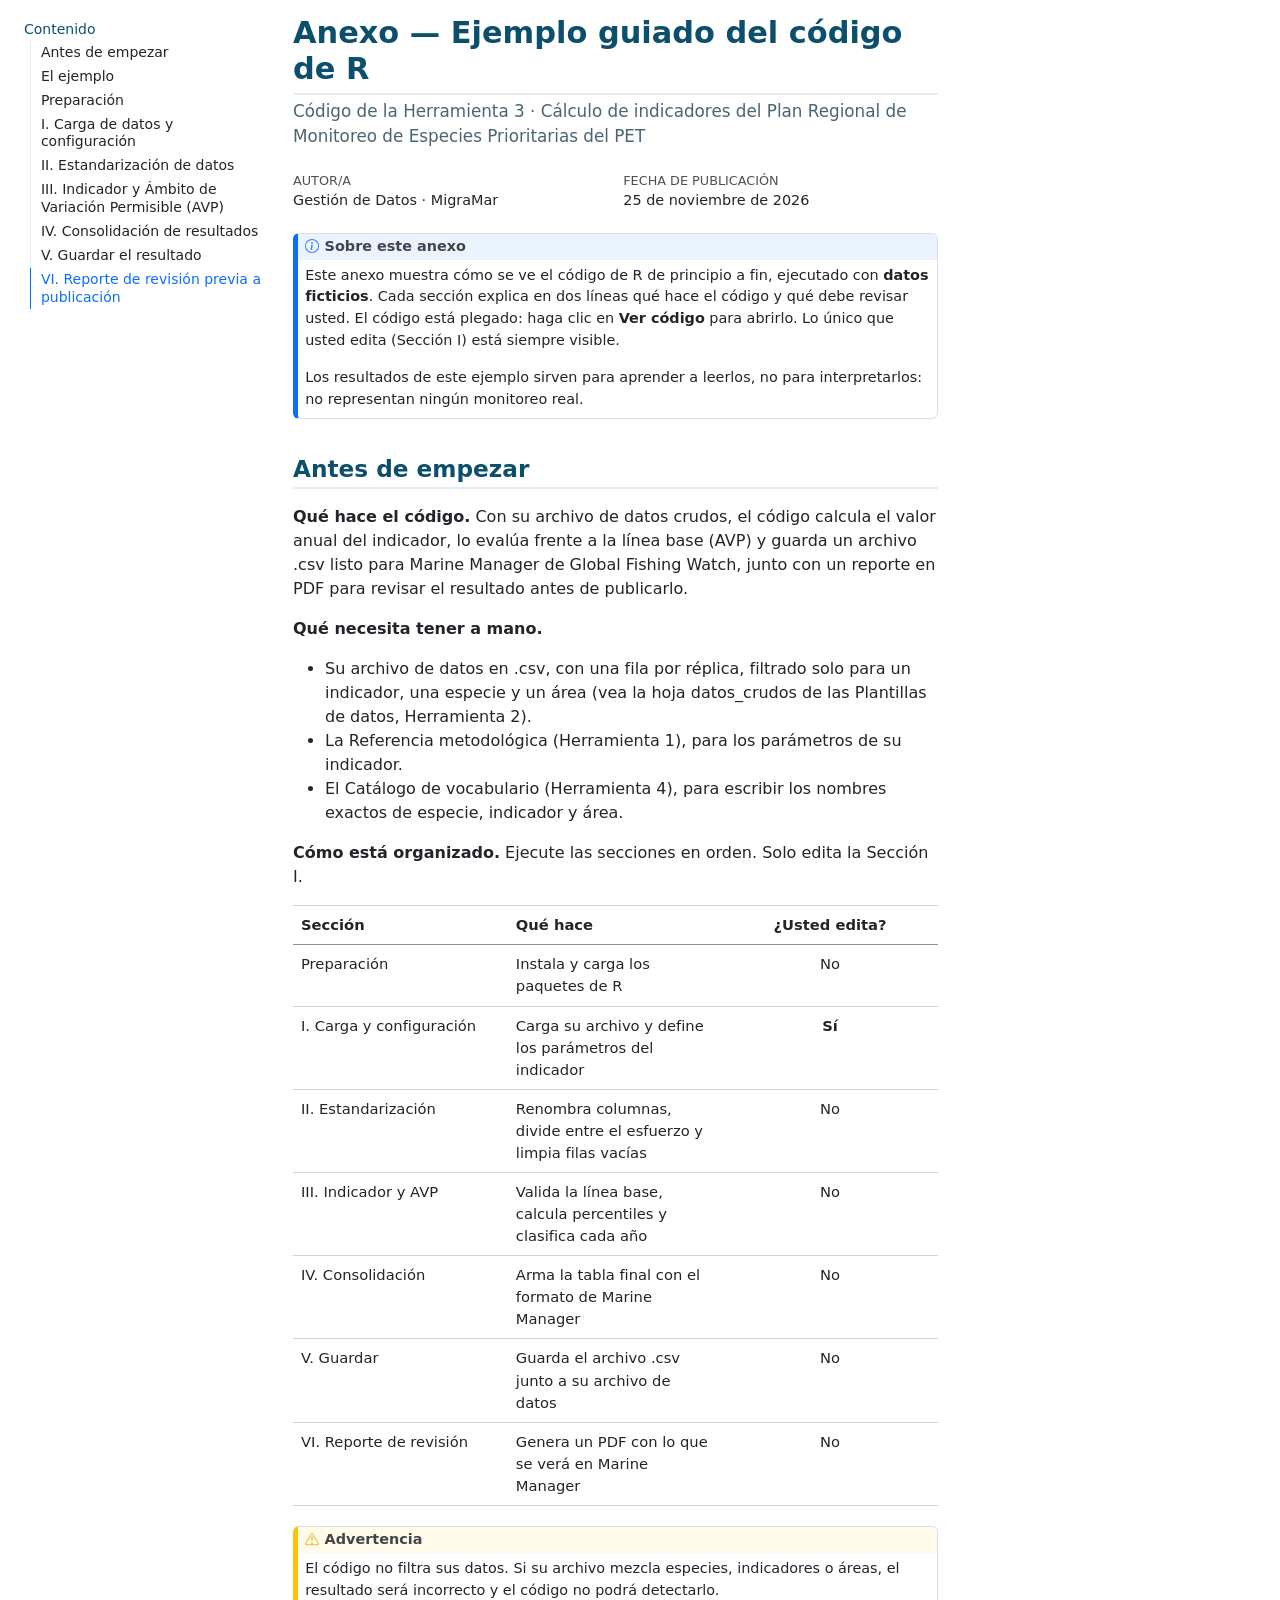
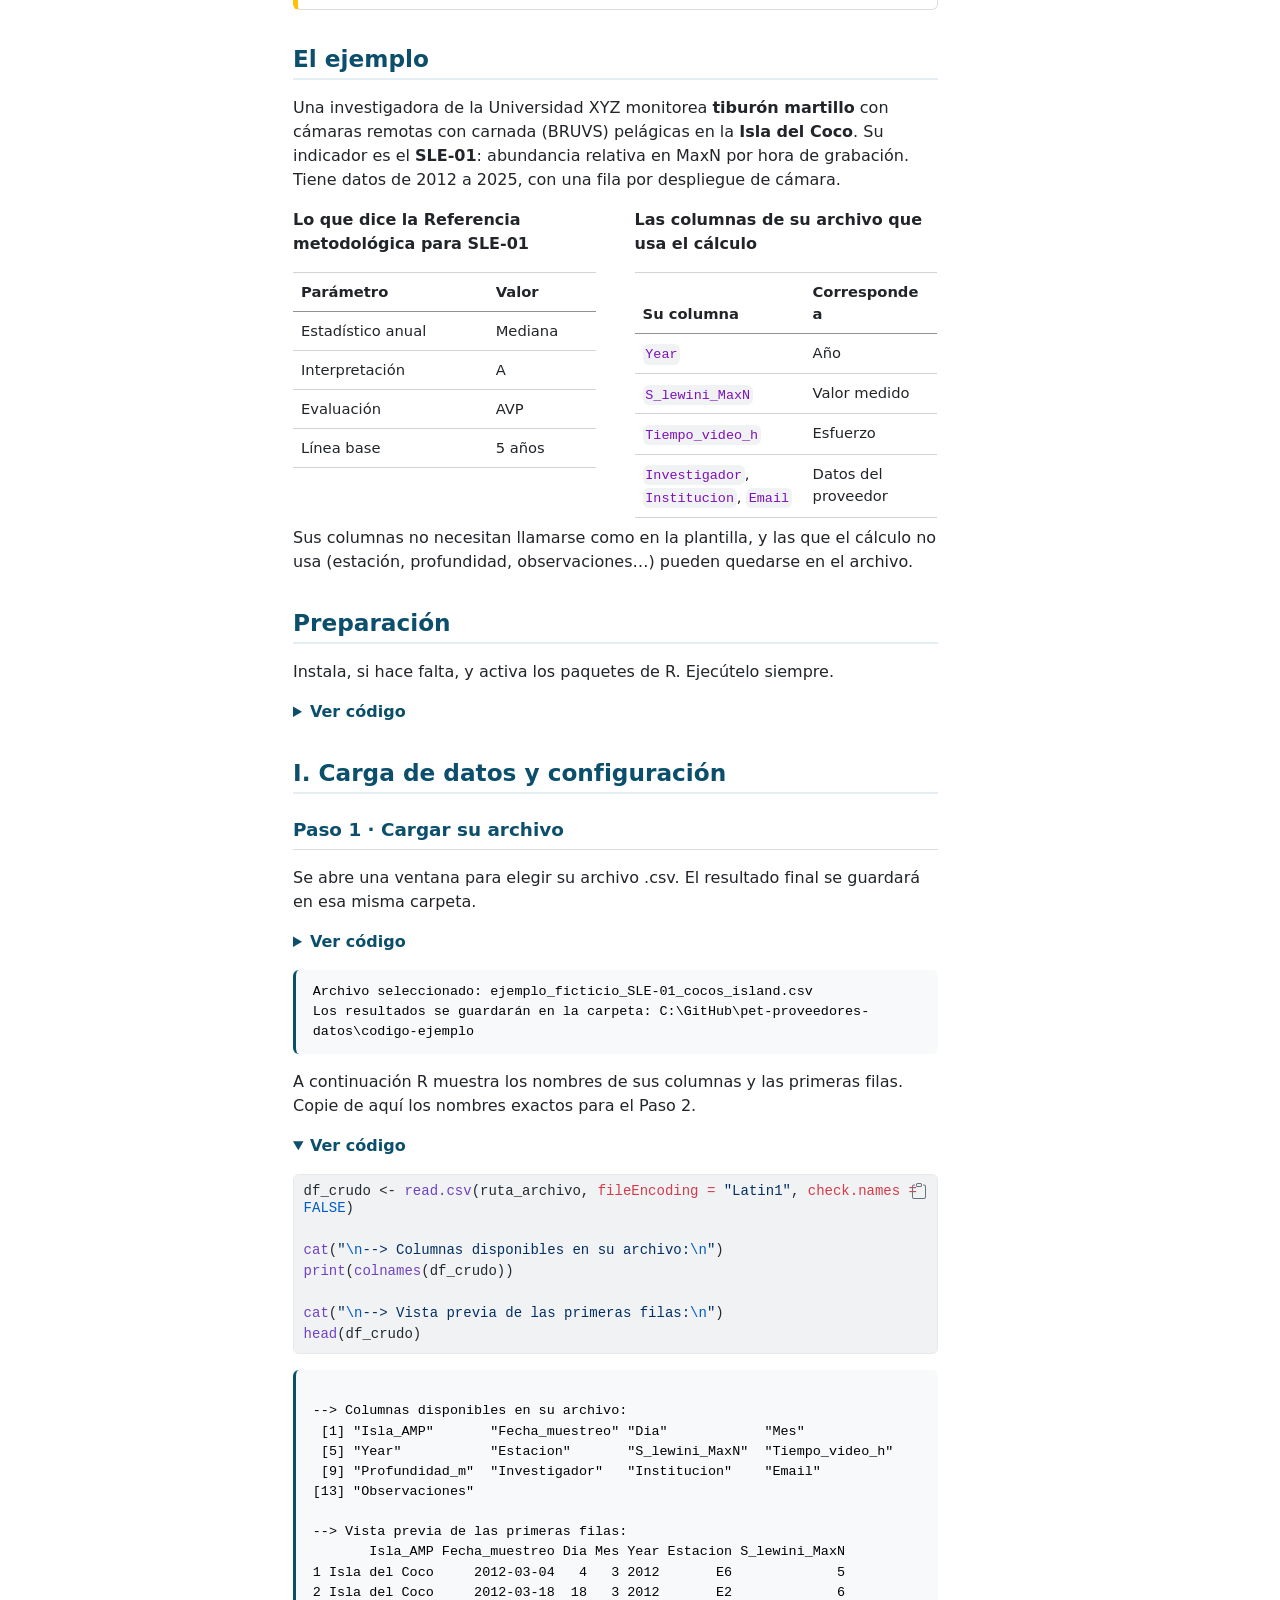
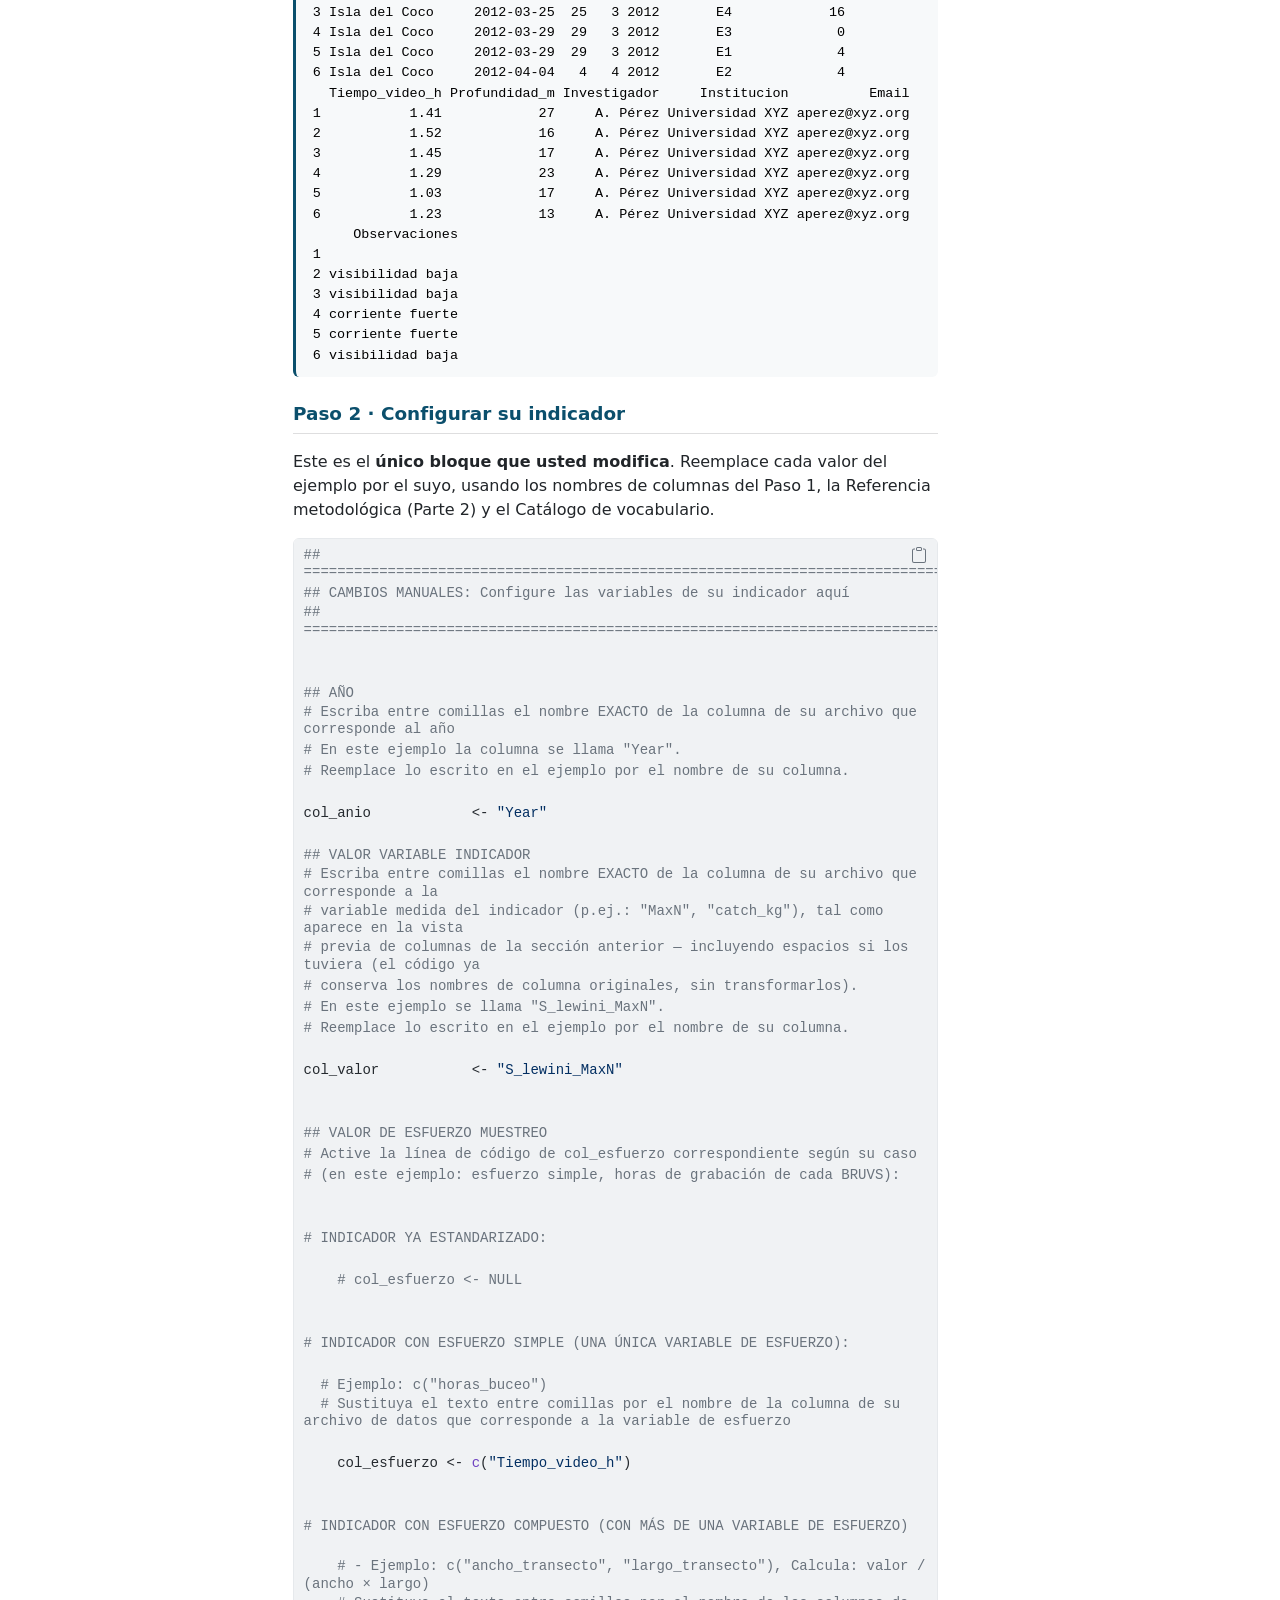
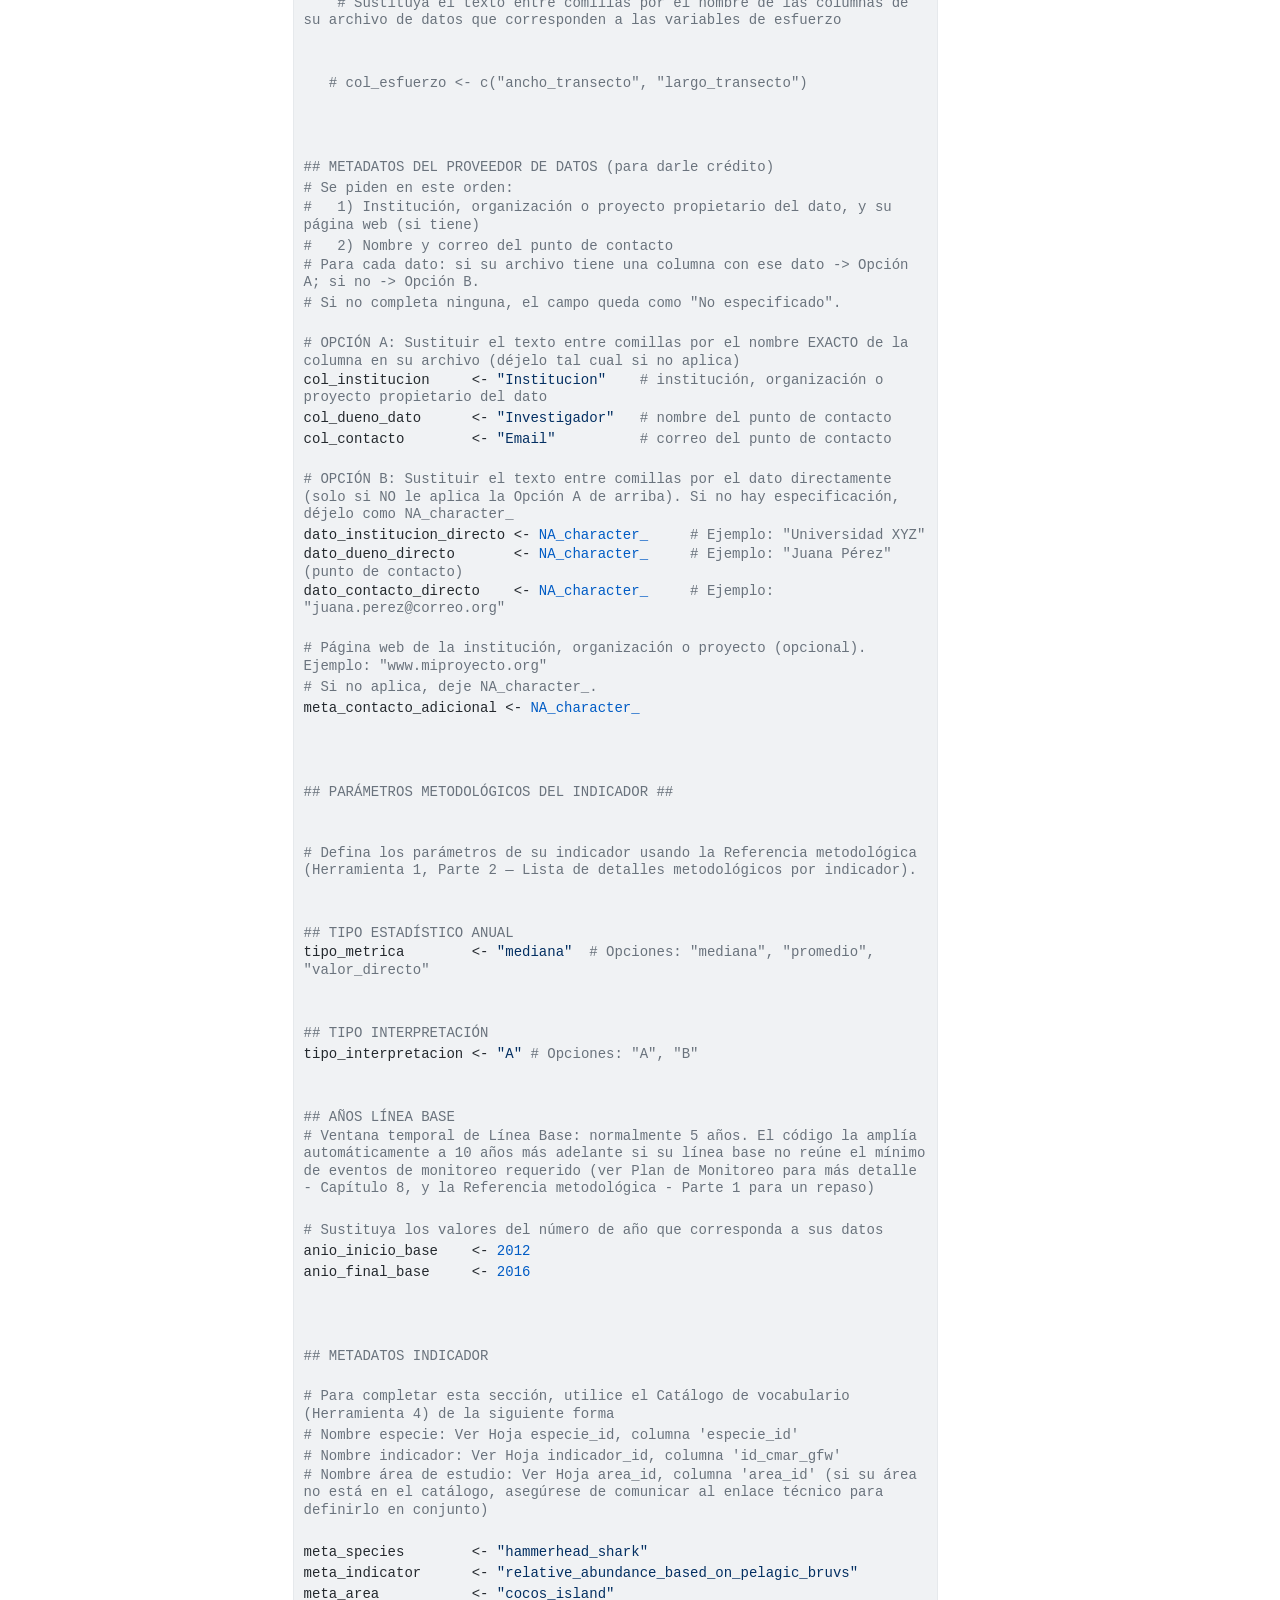
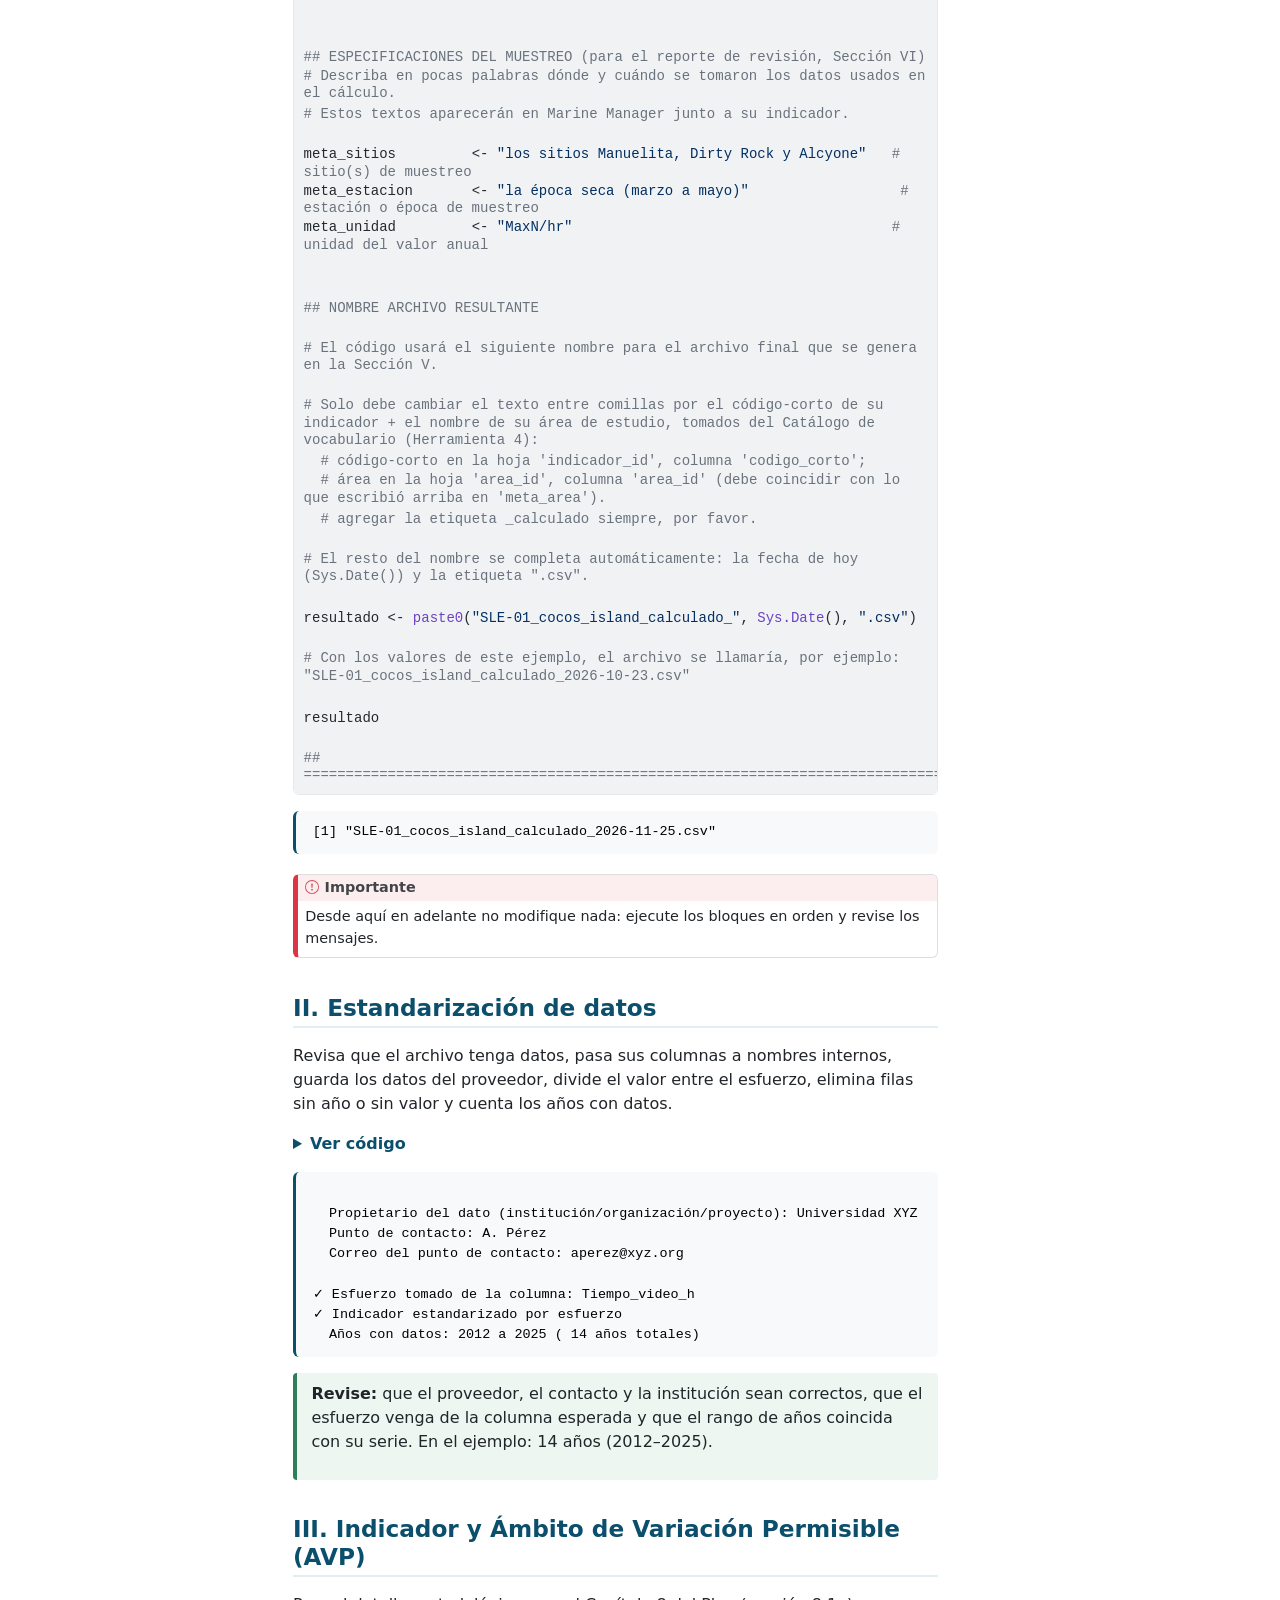
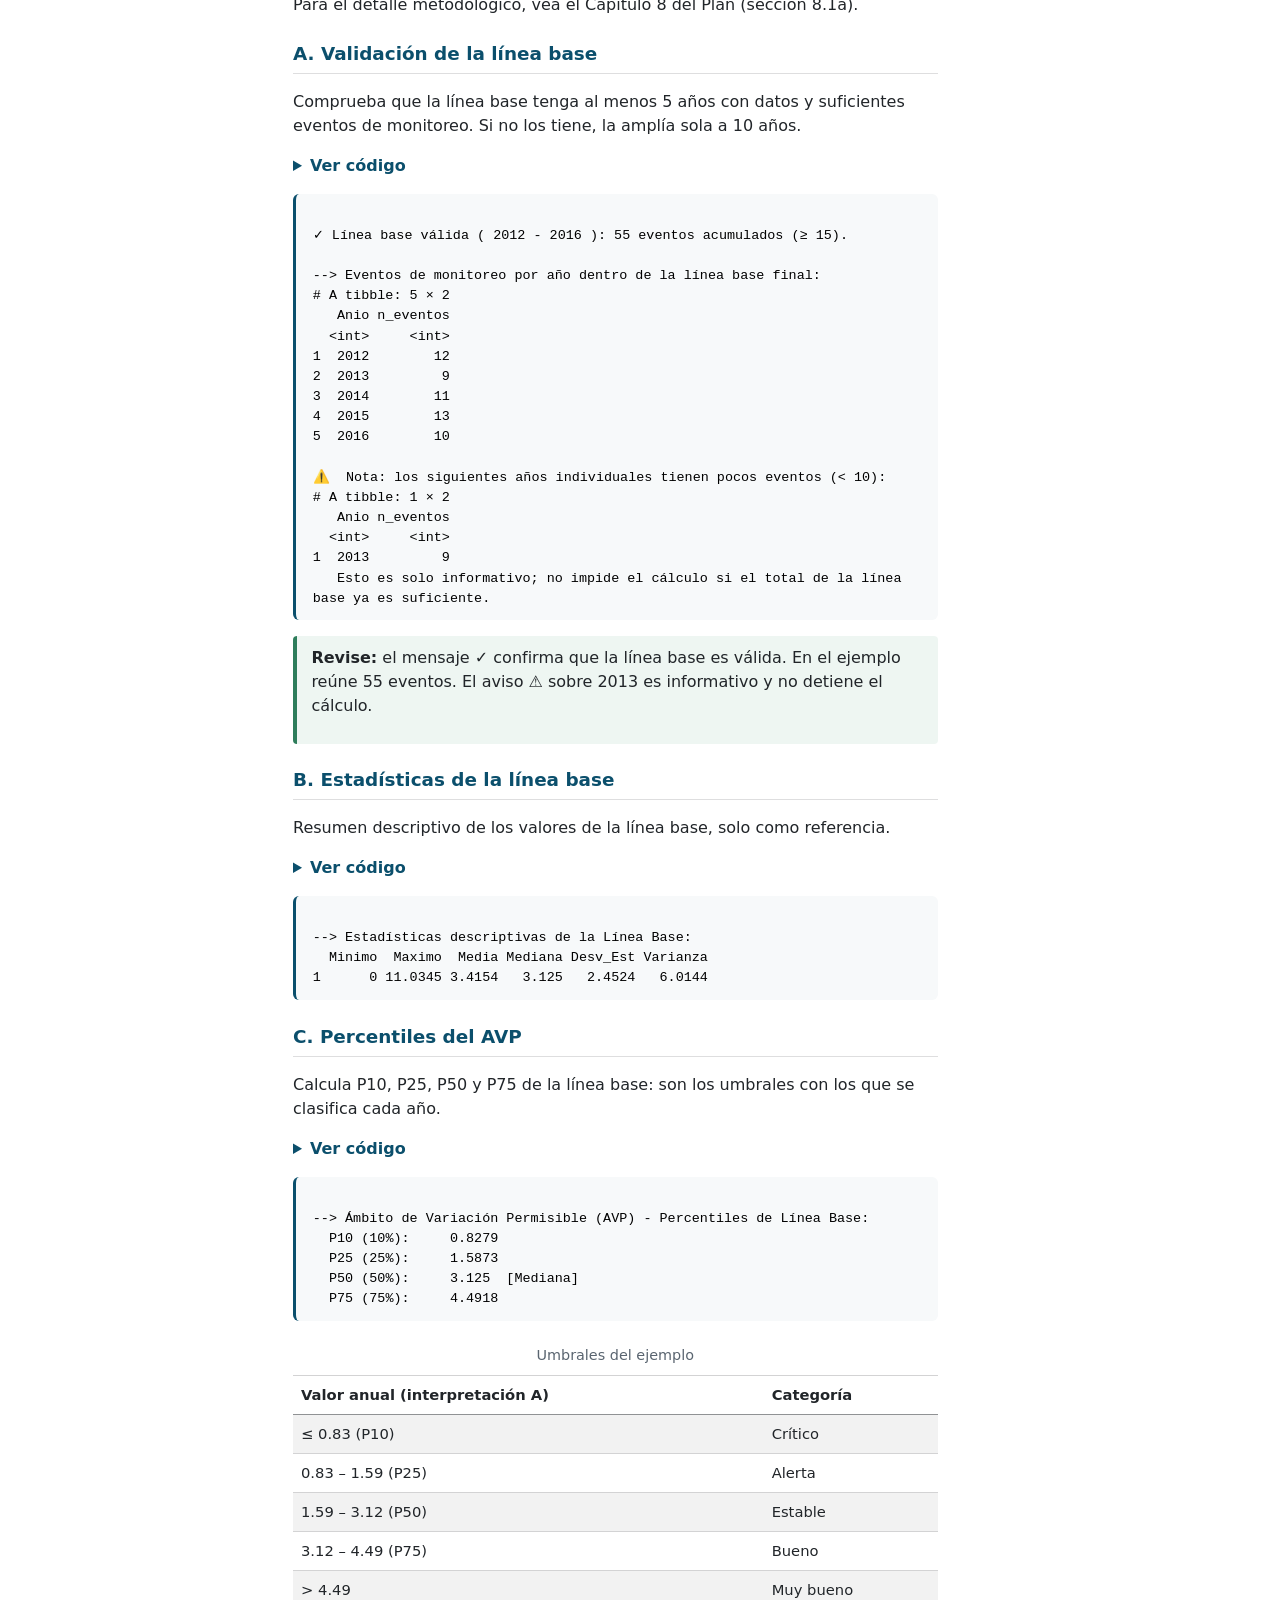
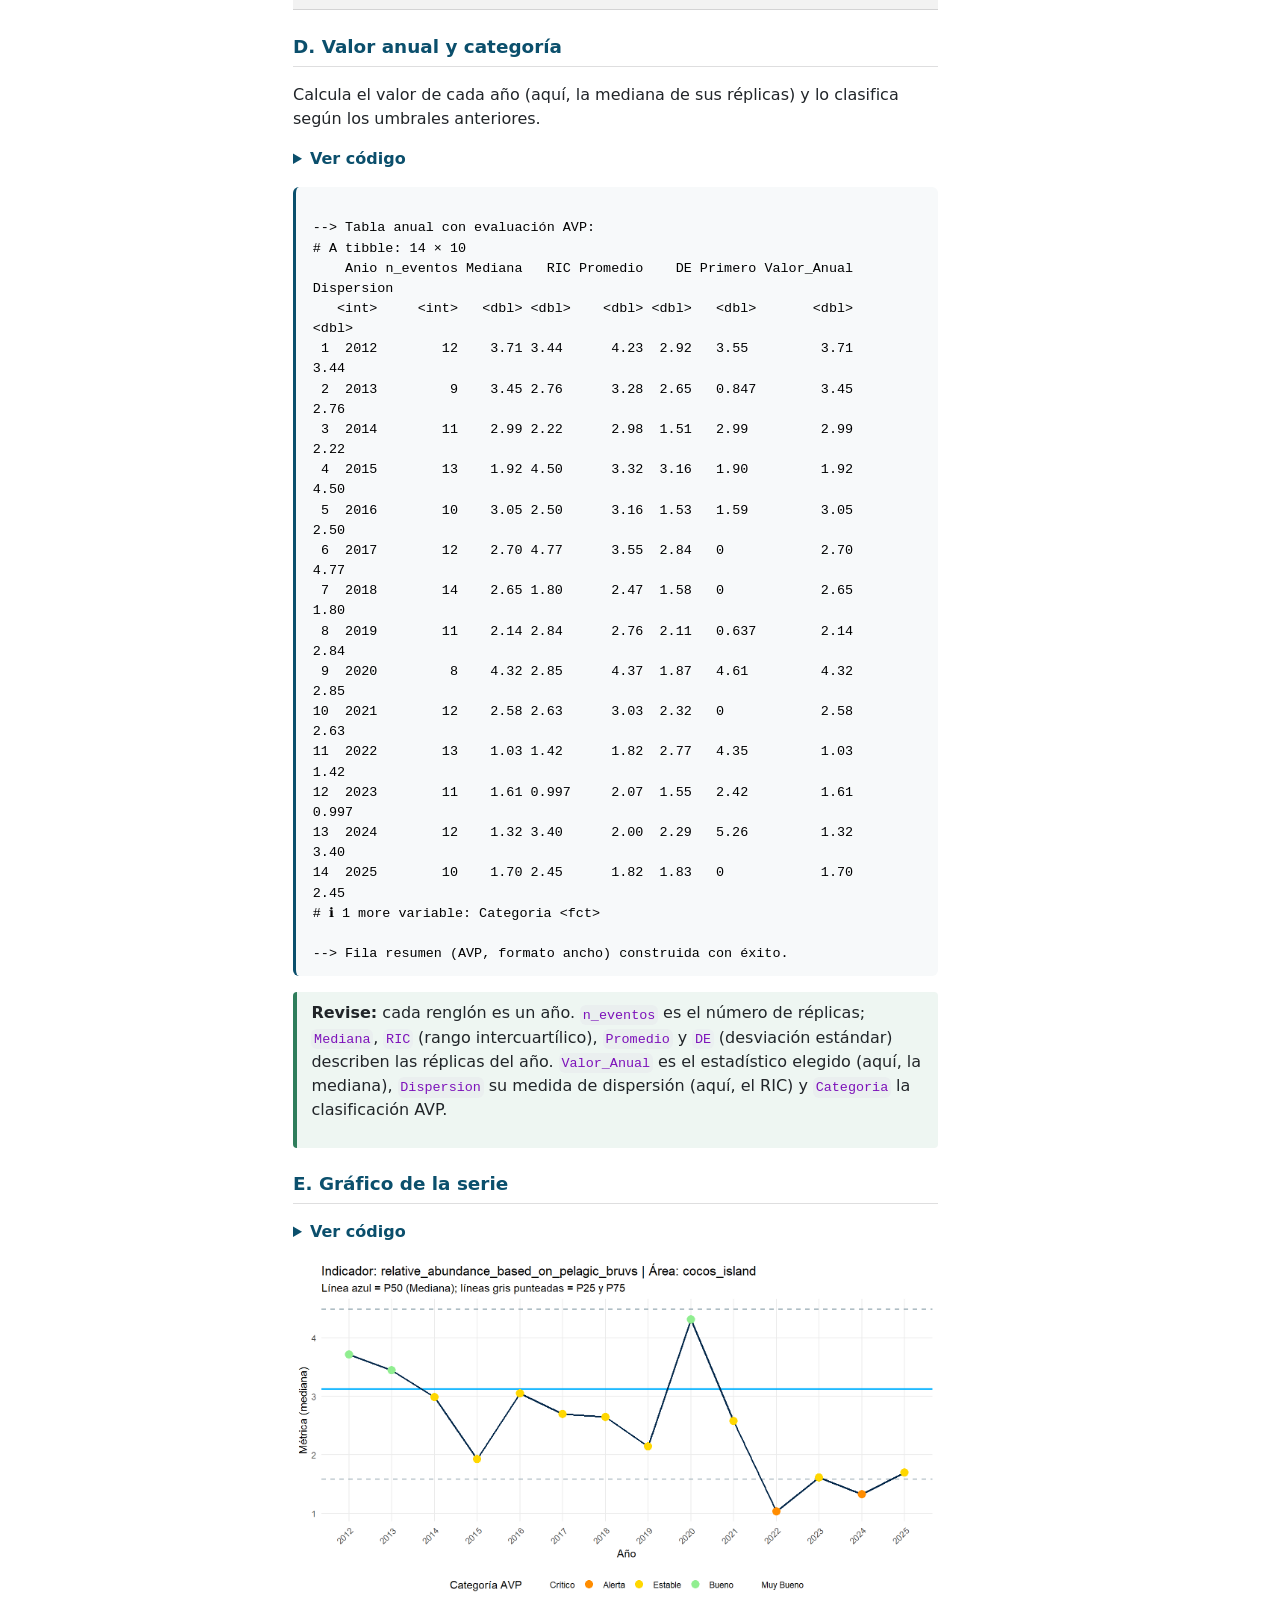
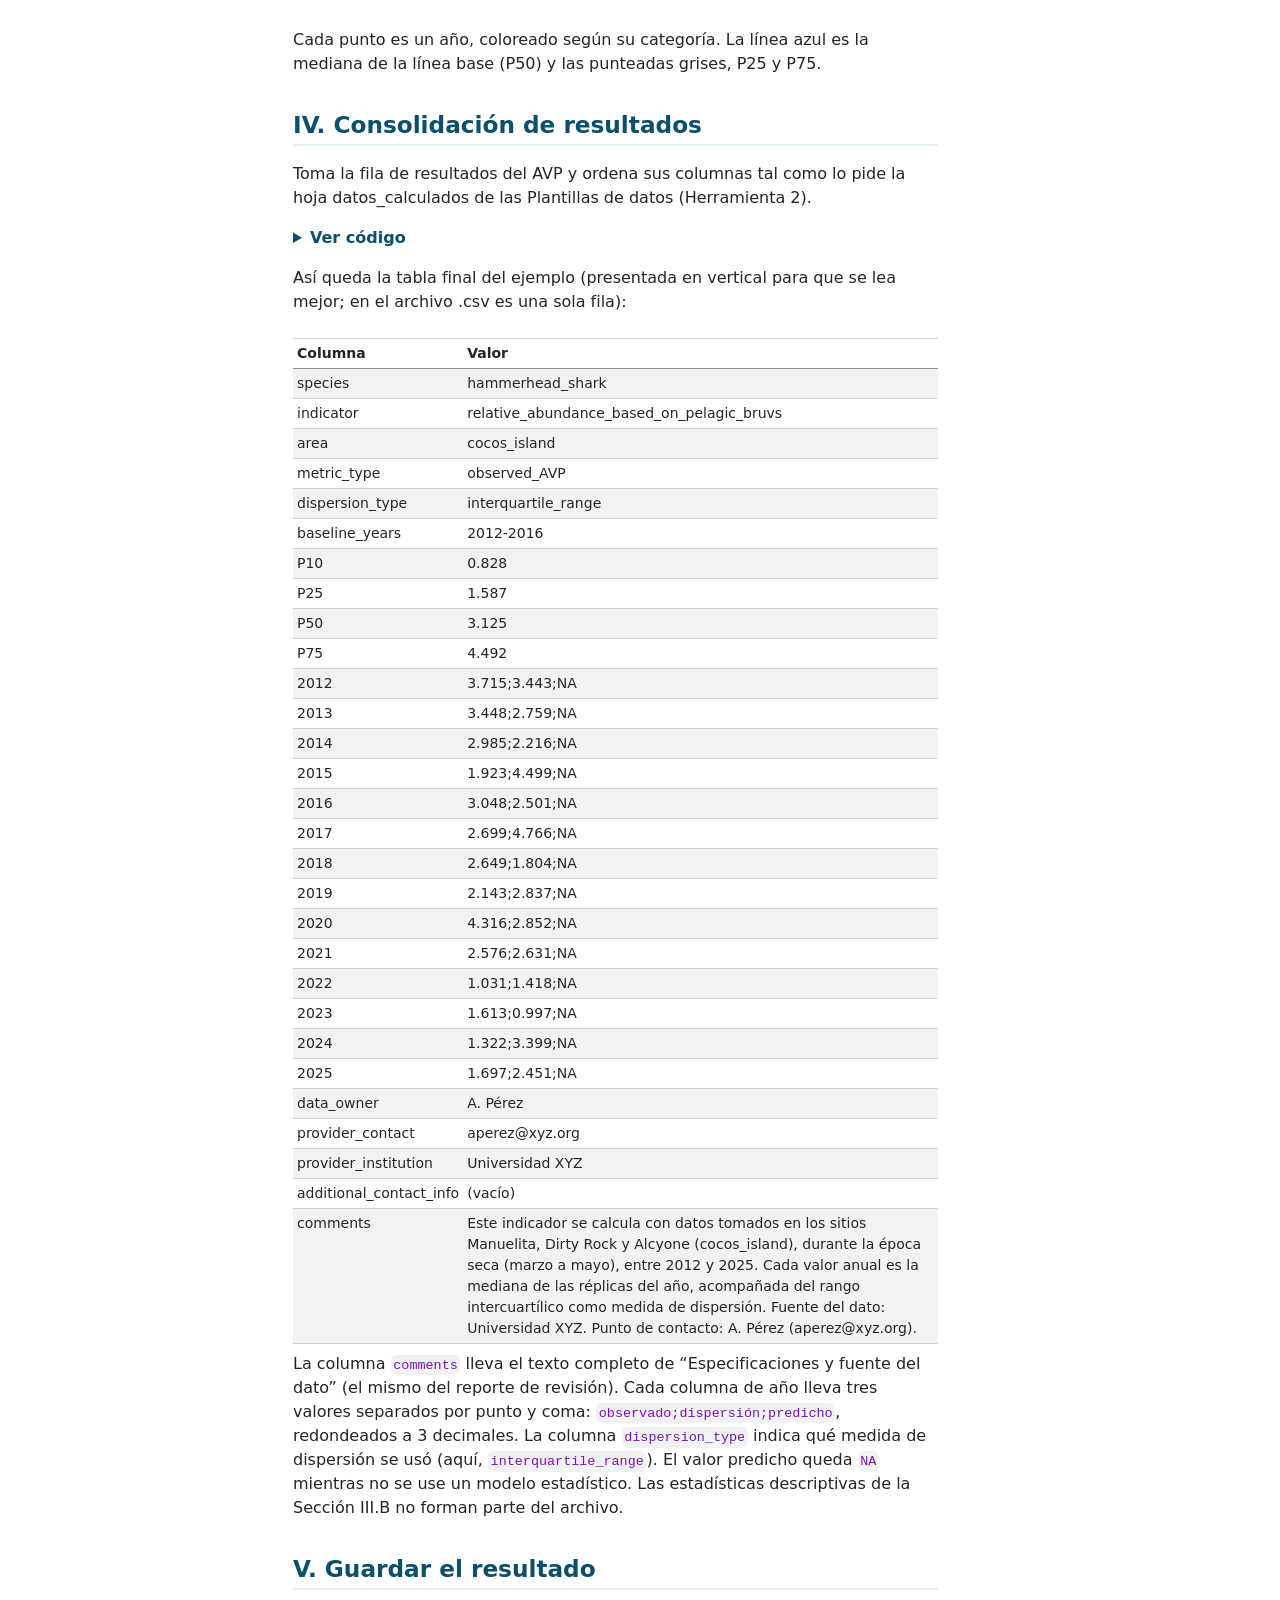
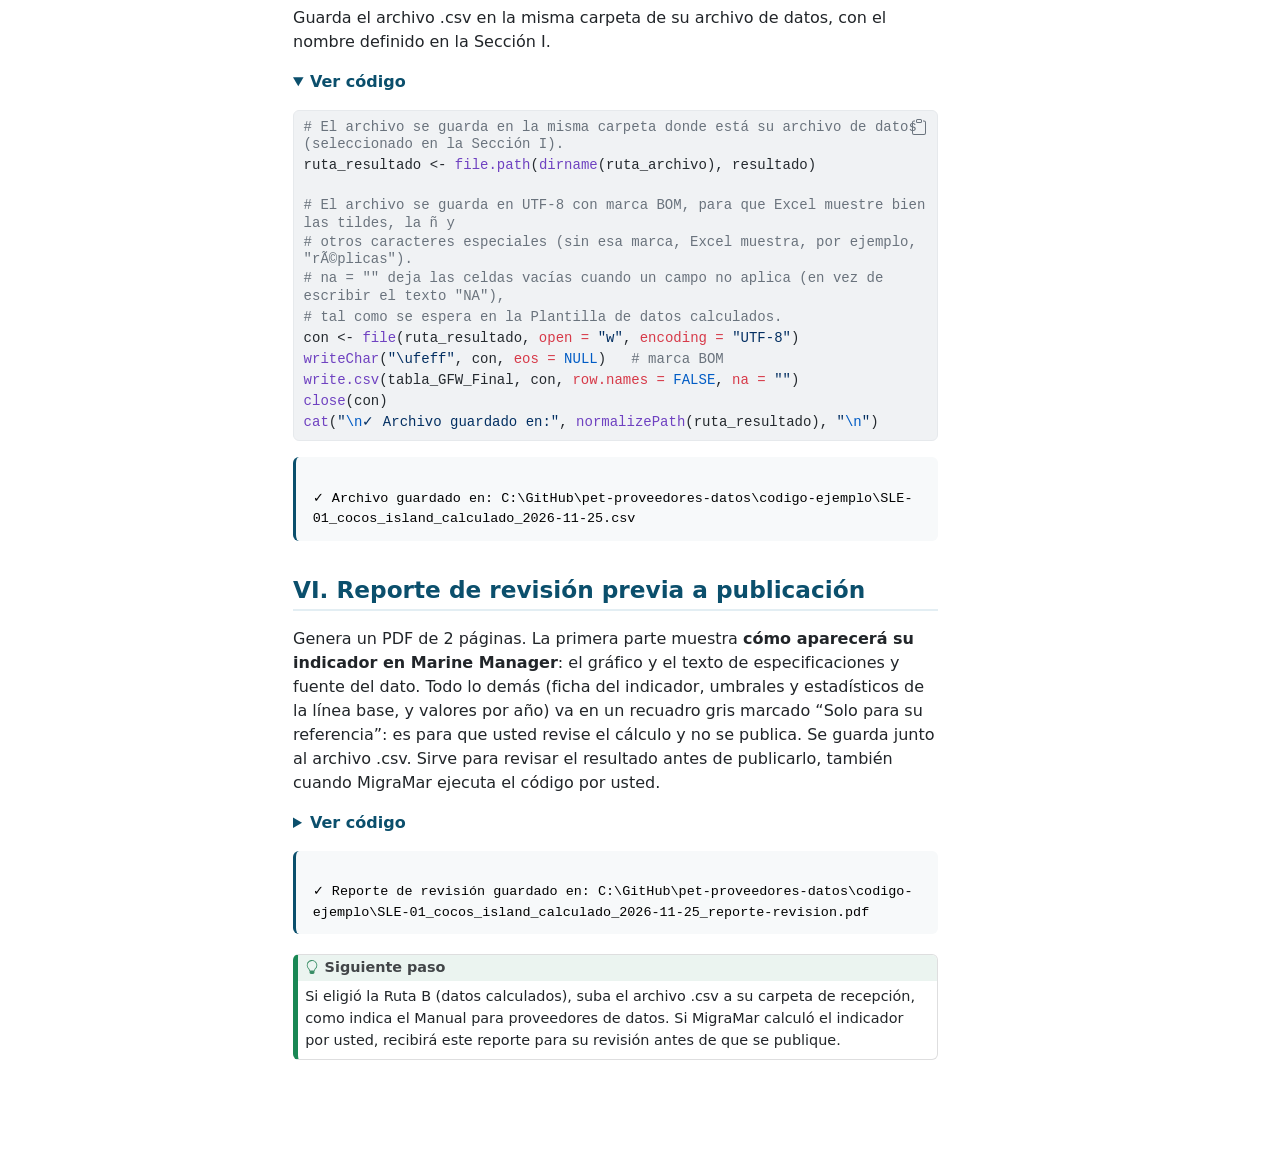
==== commit 003bc9d0: "Actualización codigo de ejemplo Se ajustó para que coincida con los cambios realizados en el codigo " ====
--- a/descargas/codigo-R_calculo-indicadores-sinGAMM.html
+++ b/descargas/codigo-R_calculo-indicadores-sinGAMM.html
@@ -2,7 +2,7 @@
 <html xmlns="http://www.w3.org/1999/xhtml" lang="es" xml:lang="es"><head>
 
 <meta charset="utf-8">
-<meta name="generator" content="quarto-1.6.40">
+<meta name="generator" content="quarto-1.10.19">
 
 <meta name="viewport" content="width=device-width, initial-scale=1.0, user-scalable=yes">
 
@@ -10,10 +10,14 @@
 
 <title>Anexo — Ejemplo guiado del código de R</title>
 <style>
-code{white-space: pre-wrap;}
+
 span.smallcaps{font-variant: small-caps;}
-div.columns{display: flex; gap: min(4vw, 1.5em);}
-div.column{flex: auto; overflow-x: auto;}
+div.columns{display: flex; gap: 1.5em;}
+div.column{flex: auto;}
+@media screen {
+div.columns{gap: min(4vw, 1.5em);}
+div.column{overflow-x: auto;}
+}
 div.hanging-indent{margin-left: 1.5em; text-indent: -1.5em;}
 ul.task-list{list-style: none;}
 ul.task-list li input[type="checkbox"] {
@@ -21,8 +25,9 @@
 margin: 0 0.8em 0.2em -1em;  vertical-align: middle;
 }
 
+html { -webkit-text-size-adjust: 100%; }
 pre > code.sourceCode { white-space: pre; position: relative; }
-pre > code.sourceCode > span { line-height: 1.25; }
+pre > code.sourceCode > span { display: inline-block; line-height: 1.25; }
 pre > code.sourceCode > span:empty { height: 1.2em; }
 .sourceCode { overflow: visible; }
 code.sourceCode > span { color: inherit; text-decoration: inherit; }
@@ -33,7 +38,7 @@
 }
 @media print {
 pre > code.sourceCode { white-space: pre-wrap; }
-pre > code.sourceCode > span { display: inline-block; text-indent: -5em; padding-left: 5em; }
+pre > code.sourceCode > span { text-indent: -5em; padding-left: 5em; }
 }
 pre.numberSource code
 { counter-reset: source-line 0; }
@@ -64,918 +69,8 @@
  * Licensed MIT © Zeno Rocha
  */
 !function(t,e){"object"==typeof exports&&"object"==typeof module?module.exports=e():"function"==typeof define&&define.amd?define([],e):"object"==typeof exports?exports.ClipboardJS=e():t.ClipboardJS=e()}(this,function(){return n={686:function(t,e,n){"use strict";n.d(e,{default:function(){return b}});var e=n(279),i=n.n(e),e=n(370),u=n.n(e),e=n(817),r=n.n(e);function c(t){try{return document.execCommand(t)}catch(t){return}}var a=function(t){t=r()(t);return c("cut"),t};function o(t,e){var n,o,t=(n=t,o="rtl"===document.documentElement.getAttribute("dir"),(t=document.createElement("textarea")).style.fontSize="12pt",t.style.border="0",t.style.padding="0",t.style.margin="0",t.style.position="absolute",t.style[o?"right":"left"]="-9999px",o=window.pageYOffset||document.documentElement.scrollTop,t.style.top="".concat(o,"px"),t.setAttribute("readonly",""),t.value=n,t);return e.container.appendChild(t),e=r()(t),c("copy"),t.remove(),e}var f=function(t){var e=1<arguments.length&&void 0!==arguments[1]?arguments[1]:{container:document.body},n="";return"string"==typeof t?n=o(t,e):t instanceof HTMLInputElement&&!["text","search","url","tel","password"].includes(null==t?void 0:t.type)?n=o(t.value,e):(n=r()(t),c("copy")),n};function l(t){return(l="function"==typeof Symbol&&"symbol"==typeof Symbol.iterator?function(t){return typeof t}:function(t){return t&&"function"==typeof Symbol&&t.constructor===Symbol&&t!==Symbol.prototype?"symbol":typeof t})(t)}var s=function(){var t=0<arguments.length&&void 0!==arguments[0]?arguments[0]:{},e=t.action,n=void 0===e?"copy":e,o=t.container,e=t.target,t=t.text;if("copy"!==n&&"cut"!==n)throw new Error('Invalid "action" value, use either "copy" or "cut"');if(void 0!==e){if(!e||"object"!==l(e)||1!==e.nodeType)throw new Error('Invalid "target" value, use a valid Element');if("copy"===n&&e.hasAttribute("disabled"))throw new Error('Invalid "target" attribute. Please use "readonly" instead of "disabled" attribute');if("cut"===n&&(e.hasAttribute("readonly")||e.hasAttribute("disabled")))throw new Error('Invalid "target" attribute. You can\'t cut text from elements with "readonly" or "disabled" attributes')}return t?f(t,{container:o}):e?"cut"===n?a(e):f(e,{container:o}):void 0};function p(t){return(p="function"==typeof Symbol&&"symbol"==typeof Symbol.iterator?function(t){return typeof t}:function(t){return t&&"function"==typeof Symbol&&t.constructor===Symbol&&t!==Symbol.prototype?"symbol":typeof t})(t)}function d(t,e){for(var n=0;n<e.length;n++){var o=e[n];o.enumerable=o.enumerable||!1,o.configurable=!0,"value"in o&&(o.writable=!0),Object.defineProperty(t,o.key,o)}}function y(t,e){return(y=Object.setPrototypeOf||function(t,e){return t.__proto__=e,t})(t,e)}function h(n){var o=function(){if("undefined"==typeof Reflect||!Reflect.construct)return!1;if(Reflect.construct.sham)return!1;if("function"==typeof Proxy)return!0;try{return Date.prototype.toString.call(Reflect.construct(Date,[],function(){})),!0}catch(t){return!1}}();return function(){var t,e=v(n);return t=o?(t=v(this).constructor,Reflect.construct(e,arguments,t)):e.apply(this,arguments),e=this,!(t=t)||"object"!==p(t)&&"function"!=typeof t?function(t){if(void 0!==t)return t;throw new ReferenceError("this hasn't been initialised - super() hasn't been called")}(e):t}}function v(t){return(v=Object.setPrototypeOf?Object.getPrototypeOf:function(t){return t.__proto__||Object.getPrototypeOf(t)})(t)}function m(t,e){t="data-clipboard-".concat(t);if(e.hasAttribute(t))return e.getAttribute(t)}var b=function(){!function(t,e){if("function"!=typeof e&&null!==e)throw new TypeError("Super expression must either be null or a function");t.prototype=Object.create(e&&e.prototype,{constructor:{value:t,writable:!0,configurable:!0}}),e&&y(t,e)}(r,i());var t,e,n,o=h(r);function r(t,e){var n;return function(t){if(!(t instanceof r))throw new TypeError("Cannot call a class as a function")}(this),(n=o.call(this)).resolveOptions(e),n.listenClick(t),n}return t=r,n=[{key:"copy",value:function(t){var e=1<arguments.length&&void 0!==arguments[1]?arguments[1]:{container:document.body};return f(t,e)}},{key:"cut",value:function(t){return a(t)}},{key:"isSupported",value:function(){var t=0<arguments.length&&void 0!==arguments[0]?arguments[0]:["copy","cut"],t="string"==typeof t?[t]:t,e=!!document.queryCommandSupported;return t.forEach(function(t){e=e&&!!document.queryCommandSupported(t)}),e}}],(e=[{key:"resolveOptions",value:function(){var t=0<arguments.length&&void 0!==arguments[0]?arguments[0]:{};this.action="function"==typeof t.action?t.action:this.defaultAction,this.target="function"==typeof t.target?t.target:this.defaultTarget,this.text="function"==typeof t.text?t.text:this.defaultText,this.container="object"===p(t.container)?t.container:document.body}},{key:"listenClick",value:function(t){var e=this;this.listener=u()(t,"click",function(t){return e.onClick(t)})}},{key:"onClick",value:function(t){var e=t.delegateTarget||t.currentTarget,n=this.action(e)||"copy",t=s({action:n,container:this.container,target:this.target(e),text:this.text(e)});this.emit(t?"success":"error",{action:n,text:t,trigger:e,clearSelection:function(){e&&e.focus(),window.getSelection().removeAllRanges()}})}},{key:"defaultAction",value:function(t){return m("action",t)}},{key:"defaultTarget",value:function(t){t=m("target",t);if(t)return document.querySelector(t)}},{key:"defaultText",value:function(t){return m("text",t)}},{key:"destroy",value:function(){this.listener.destroy()}}])&&d(t.prototype,e),n&&d(t,n),r}()},828:function(t){var e;"undefined"==typeof Element||Element.prototype.matches||((e=Element.prototype).matches=e.matchesSelector||e.mozMatchesSelector||e.msMatchesSelector||e.oMatchesSelector||e.webkitMatchesSelector),t.exports=function(t,e){for(;t&&9!==t.nodeType;){if("function"==typeof t.matches&&t.matches(e))return t;t=t.parentNode}}},438:function(t,e,n){var u=n(828);function i(t,e,n,o,r){var i=function(e,n,t,o){return function(t){t.delegateTarget=u(t.target,n),t.delegateTarget&&o.call(e,t)}}.apply(this,arguments);return t.addEventListener(n,i,r),{destroy:function(){t.removeEventListener(n,i,r)}}}t.exports=function(t,e,n,o,r){return"function"==typeof t.addEventListener?i.apply(null,arguments):"function"==typeof n?i.bind(null,document).apply(null,arguments):("string"==typeof t&&(t=document.querySelectorAll(t)),Array.prototype.map.call(t,function(t){return i(t,e,n,o,r)}))}},879:function(t,n){n.node=function(t){return void 0!==t&&t instanceof HTMLElement&&1===t.nodeType},n.nodeList=function(t){var e=Object.prototype.toString.call(t);return void 0!==t&&("[object NodeList]"===e||"[object HTMLCollection]"===e)&&"length"in t&&(0===t.length||n.node(t[0]))},n.string=function(t){return"string"==typeof t||t instanceof String},n.fn=function(t){return"[object Function]"===Object.prototype.toString.call(t)}},370:function(t,e,n){var f=n(879),l=n(438);t.exports=function(t,e,n){if(!t&&!e&&!n)throw new Error("Missing required arguments");if(!f.string(e))throw new TypeError("Second argument must be a String");if(!f.fn(n))throw new TypeError("Third argument must be a Function");if(f.node(t))return c=e,a=n,(u=t).addEventListener(c,a),{destroy:function(){u.removeEventListener(c,a)}};if(f.nodeList(t))return o=t,r=e,i=n,Array.prototype.forEach.call(o,function(t){t.addEventListener(r,i)}),{destroy:function(){Array.prototype.forEach.call(o,function(t){t.removeEventListener(r,i)})}};if(f.string(t))return t=t,e=e,n=n,l(document.body,t,e,n);throw new TypeError("First argument must be a String, HTMLElement, HTMLCollection, or NodeList");var o,r,i,u,c,a}},817:function(t){t.exports=function(t){var e,n="SELECT"===t.nodeName?(t.focus(),t.value):"INPUT"===t.nodeName||"TEXTAREA"===t.nodeName?((e=t.hasAttribute("readonly"))||t.setAttribute("readonly",""),t.select(),t.setSelectionRange(0,t.value.length),e||t.removeAttribute("readonly"),t.value):(t.hasAttribute("contenteditable")&&t.focus(),n=window.getSelection(),(e=document.createRange()).selectNodeContents(t),n.removeAllRanges(),n.addRange(e),n.toString());return n}},279:function(t){function e(){}e.prototype={on:function(t,e,n){var o=this.e||(this.e={});return(o[t]||(o[t]=[])).push({fn:e,ctx:n}),this},once:function(t,e,n){var o=this;function r(){o.off(t,r),e.apply(n,arguments)}return r._=e,this.on(t,r,n)},emit:function(t){for(var e=[].slice.call(arguments,1),n=((this.e||(this.e={}))[t]||[]).slice(),o=0,r=n.length;o<r;o++)n[o].fn.apply(n[o].ctx,e);return this},off:function(t,e){var n=this.e||(this.e={}),o=n[t],r=[];if(o&&e)for(var i=0,u=o.length;i<u;i++)o[i].fn!==e&&o[i].fn._!==e&&r.push(o[i]);return r.length?n[t]=r:delete n[t],this}},t.exports=e,t.exports.TinyEmitter=e}},r={},o.n=function(t){var e=t&&t.__esModule?function(){return t.default}:function(){return t};return o.d(e,{a:e}),e},o.d=function(t,e){for(var n in e)o.o(e,n)&&!o.o(t,n)&&Object.defineProperty(t,n,{enumerable:!0,get:e[n]})},o.o=function(t,e){return Object.prototype.hasOwnProperty.call(t,e)},o(686).default;function o(t){if(r[t])return r[t].exports;var e=r[t]={exports:{}};return n[t](e,e.exports,o),e.exports}var n,r});</script>
-<script>const sectionChanged = new CustomEvent("quarto-sectionChanged", {
-  detail: {},
-  bubbles: true,
-  cancelable: false,
-  composed: false,
-});
-
-const layoutMarginEls = () => {
-  // Find any conflicting margin elements and add margins to the
-  // top to prevent overlap
-  const marginChildren = window.document.querySelectorAll(
-    ".column-margin.column-container > *, .margin-caption, .aside"
-  );
-
-  let lastBottom = 0;
-  for (const marginChild of marginChildren) {
-    if (marginChild.offsetParent !== null) {
-      // clear the top margin so we recompute it
-      marginChild.style.marginTop = null;
-      const top = marginChild.getBoundingClientRect().top + window.scrollY;
-      if (top < lastBottom) {
-        const marginChildStyle = window.getComputedStyle(marginChild);
-        const marginBottom = parseFloat(marginChildStyle["marginBottom"]);
-        const margin = lastBottom - top + marginBottom;
-        marginChild.style.marginTop = `${margin}px`;
-      }
-      const styles = window.getComputedStyle(marginChild);
-      const marginTop = parseFloat(styles["marginTop"]);
-      lastBottom = top + marginChild.getBoundingClientRect().height + marginTop;
-    }
-  }
-};
-
-window.document.addEventListener("DOMContentLoaded", function (_event) {
-  // Recompute the position of margin elements anytime the body size changes
-  if (window.ResizeObserver) {
-    const resizeObserver = new window.ResizeObserver(
-      throttle(() => {
-        layoutMarginEls();
-        if (
-          window.document.body.getBoundingClientRect().width < 990 &&
-          isReaderMode()
-        ) {
-          quartoToggleReader();
-        }
-      }, 50)
-    );
-    resizeObserver.observe(window.document.body);
-  }
-
-  const tocEl = window.document.querySelector('nav.toc-active[role="doc-toc"]');
-  const sidebarEl = window.document.getElementById("quarto-sidebar");
-  const leftTocEl = window.document.getElementById("quarto-sidebar-toc-left");
-  const marginSidebarEl = window.document.getElementById(
-    "quarto-margin-sidebar"
-  );
-  // function to determine whether the element has a previous sibling that is active
-  const prevSiblingIsActiveLink = (el) => {
-    const sibling = el.previousElementSibling;
-    if (sibling && sibling.tagName === "A") {
-      return sibling.classList.contains("active");
-    } else {
-      return false;
-    }
-  };
-
-  // fire slideEnter for bootstrap tab activations (for htmlwidget resize behavior)
-  function fireSlideEnter(e) {
-    const event = window.document.createEvent("Event");
-    event.initEvent("slideenter", true, true);
-    window.document.dispatchEvent(event);
-  }
-  const tabs = window.document.querySelectorAll('a[data-bs-toggle="tab"]');
-  tabs.forEach((tab) => {
-    tab.addEventListener("shown.bs.tab", fireSlideEnter);
-  });
-
-  // fire slideEnter for tabby tab activations (for htmlwidget resize behavior)
-  document.addEventListener("tabby", fireSlideEnter, false);
-
-  // Track scrolling and mark TOC links as active
-  // get table of contents and sidebar (bail if we don't have at least one)
-  const tocLinks = tocEl
-    ? [...tocEl.querySelectorAll("a[data-scroll-target]")]
-    : [];
-  const makeActive = (link) => tocLinks[link].classList.add("active");
-  const removeActive = (link) => tocLinks[link].classList.remove("active");
-  const removeAllActive = () =>
-    [...Array(tocLinks.length).keys()].forEach((link) => removeActive(link));
-
-  // activate the anchor for a section associated with this TOC entry
-  tocLinks.forEach((link) => {
-    link.addEventListener("click", () => {
-      if (link.href.indexOf("#") !== -1) {
-        const anchor = link.href.split("#")[1];
-        const heading = window.document.querySelector(
-          `[data-anchor-id="${anchor}"]`
-        );
-        if (heading) {
-          // Add the class
-          heading.classList.add("reveal-anchorjs-link");
-
-          // function to show the anchor
-          const handleMouseout = () => {
-            heading.classList.remove("reveal-anchorjs-link");
-            heading.removeEventListener("mouseout", handleMouseout);
-          };
-
-          // add a function to clear the anchor when the user mouses out of it
-          heading.addEventListener("mouseout", handleMouseout);
-        }
-      }
-    });
-  });
-
-  const sections = tocLinks.map((link) => {
-    const target = link.getAttribute("data-scroll-target");
-    if (target.startsWith("#")) {
-      return window.document.getElementById(decodeURI(`${target.slice(1)}`));
-    } else {
-      return window.document.querySelector(decodeURI(`${target}`));
-    }
-  });
-
-  const sectionMargin = 200;
-  let currentActive = 0;
-  // track whether we've initialized state the first time
-  let init = false;
-
-  const updateActiveLink = () => {
-    // The index from bottom to top (e.g. reversed list)
-    let sectionIndex = -1;
-    if (
-      window.innerHeight + window.pageYOffset >=
-      window.document.body.offsetHeight
-    ) {
-      // This is the no-scroll case where last section should be the active one
-      sectionIndex = 0;
-    } else {
-      // This finds the last section visible on screen that should be made active
-      sectionIndex = [...sections].reverse().findIndex((section) => {
-        if (section) {
-          return window.pageYOffset >= section.offsetTop - sectionMargin;
-        } else {
-          return false;
-        }
-      });
-    }
-    if (sectionIndex > -1) {
-      const current = sections.length - sectionIndex - 1;
-      if (current !== currentActive) {
-        removeAllActive();
-        currentActive = current;
-        makeActive(current);
-        if (init) {
-          window.dispatchEvent(sectionChanged);
-        }
-        init = true;
-      }
-    }
-  };
-
-  const inHiddenRegion = (top, bottom, hiddenRegions) => {
-    for (const region of hiddenRegions) {
-      if (top <= region.bottom && bottom >= region.top) {
-        return true;
-      }
-    }
-    return false;
-  };
-
-  const categorySelector = "header.quarto-title-block .quarto-category";
-  const activateCategories = (href) => {
-    // Find any categories
-    // Surround them with a link pointing back to:
-    // #category=Authoring
-    try {
-      const categoryEls = window.document.querySelectorAll(categorySelector);
-      for (const categoryEl of categoryEls) {
-        const categoryText = categoryEl.textContent;
-        if (categoryText) {
-          const link = `${href}#category=${encodeURIComponent(categoryText)}`;
-          const linkEl = window.document.createElement("a");
-          linkEl.setAttribute("href", link);
-          for (const child of categoryEl.childNodes) {
-            linkEl.append(child);
-          }
-          categoryEl.appendChild(linkEl);
-        }
-      }
-    } catch {
-      // Ignore errors
-    }
-  };
-  function hasTitleCategories() {
-    return window.document.querySelector(categorySelector) !== null;
-  }
-
-  function offsetRelativeUrl(url) {
-    const offset = getMeta("quarto:offset");
-    return offset ? offset + url : url;
-  }
-
-  function offsetAbsoluteUrl(url) {
-    const offset = getMeta("quarto:offset");
-    const baseUrl = new URL(offset, window.location);
-
-    const projRelativeUrl = url.replace(baseUrl, "");
-    if (projRelativeUrl.startsWith("/")) {
-      return projRelativeUrl;
-    } else {
-      return "/" + projRelativeUrl;
-    }
-  }
-
-  // read a meta tag value
-  function getMeta(metaName) {
-    const metas = window.document.getElementsByTagName("meta");
-    for (let i = 0; i < metas.length; i++) {
-      if (metas[i].getAttribute("name") === metaName) {
-        return metas[i].getAttribute("content");
-      }
-    }
-    return "";
-  }
-
-  async function findAndActivateCategories() {
-    // Categories search with listing only use path without query
-    const currentPagePath = offsetAbsoluteUrl(
-      window.location.origin + window.location.pathname
-    );
-    const response = await fetch(offsetRelativeUrl("listings.json"));
-    if (response.status == 200) {
-      return response.json().then(function (listingPaths) {
-        const listingHrefs = [];
-        for (const listingPath of listingPaths) {
-          const pathWithoutLeadingSlash = listingPath.listing.substring(1);
-          for (const item of listingPath.items) {
-            if (
-              item === currentPagePath ||
-              item === currentPagePath + "index.html"
-            ) {
-              // Resolve this path against the offset to be sure
-              // we already are using the correct path to the listing
-              // (this adjusts the listing urls to be rooted against
-              // whatever root the page is actually running against)
-              const relative = offsetRelativeUrl(pathWithoutLeadingSlash);
-              const baseUrl = window.location;
-              const resolvedPath = new URL(relative, baseUrl);
-              listingHrefs.push(resolvedPath.pathname);
-              break;
-            }
-          }
-        }
-
-        // Look up the tree for a nearby linting and use that if we find one
-        const nearestListing = findNearestParentListing(
-          offsetAbsoluteUrl(window.location.pathname),
-          listingHrefs
-        );
-        if (nearestListing) {
-          activateCategories(nearestListing);
-        } else {
-          // See if the referrer is a listing page for this item
-          const referredRelativePath = offsetAbsoluteUrl(document.referrer);
-          const referrerListing = listingHrefs.find((listingHref) => {
-            const isListingReferrer =
-              listingHref === referredRelativePath ||
-              listingHref === referredRelativePath + "index.html";
-            return isListingReferrer;
-          });
-
-          if (referrerListing) {
-            // Try to use the referrer if possible
-            activateCategories(referrerListing);
-          } else if (listingHrefs.length > 0) {
-            // Otherwise, just fall back to the first listing
-            activateCategories(listingHrefs[0]);
-          }
-        }
-      });
-    }
-  }
-  if (hasTitleCategories()) {
-    findAndActivateCategories();
-  }
-
-  const findNearestParentListing = (href, listingHrefs) => {
-    if (!href || !listingHrefs) {
-      return undefined;
-    }
-    // Look up the tree for a nearby linting and use that if we find one
-    const relativeParts = href.substring(1).split("/");
-    while (relativeParts.length > 0) {
-      const path = relativeParts.join("/");
-      for (const listingHref of listingHrefs) {
-        if (listingHref.startsWith(path)) {
-          return listingHref;
-        }
-      }
-      relativeParts.pop();
-    }
-
-    return undefined;
-  };
-
-  const manageSidebarVisiblity = (el, placeholderDescriptor) => {
-    let isVisible = true;
-    let elRect;
-
-    return (hiddenRegions) => {
-      if (el === null) {
-        return;
-      }
-
-      // Find the last element of the TOC
-      const lastChildEl = el.lastElementChild;
-
-      if (lastChildEl) {
-        // Converts the sidebar to a menu
-        const convertToMenu = () => {
-          for (const child of el.children) {
-            child.style.opacity = 0;
-            child.style.overflow = "hidden";
-            child.style.pointerEvents = "none";
-          }
-
-          nexttick(() => {
-            const toggleContainer = window.document.createElement("div");
-            toggleContainer.style.width = "100%";
-            toggleContainer.classList.add("zindex-over-content");
-            toggleContainer.classList.add("quarto-sidebar-toggle");
-            toggleContainer.classList.add("headroom-target"); // Marks this to be managed by headeroom
-            toggleContainer.id = placeholderDescriptor.id;
-            toggleContainer.style.position = "fixed";
-
-            const toggleIcon = window.document.createElement("i");
-            toggleIcon.classList.add("quarto-sidebar-toggle-icon");
-            toggleIcon.classList.add("bi");
-            toggleIcon.classList.add("bi-caret-down-fill");
-
-            const toggleTitle = window.document.createElement("div");
-            const titleEl = window.document.body.querySelector(
-              placeholderDescriptor.titleSelector
-            );
-            if (titleEl) {
-              toggleTitle.append(
-                titleEl.textContent || titleEl.innerText,
-                toggleIcon
-              );
-            }
-            toggleTitle.classList.add("zindex-over-content");
-            toggleTitle.classList.add("quarto-sidebar-toggle-title");
-            toggleContainer.append(toggleTitle);
-
-            const toggleContents = window.document.createElement("div");
-            toggleContents.classList = el.classList;
-            toggleContents.classList.add("zindex-over-content");
-            toggleContents.classList.add("quarto-sidebar-toggle-contents");
-            for (const child of el.children) {
-              if (child.id === "toc-title") {
-                continue;
-              }
-
-              const clone = child.cloneNode(true);
-              clone.style.opacity = 1;
-              clone.style.pointerEvents = null;
-              clone.style.display = null;
-              toggleContents.append(clone);
-            }
-            toggleContents.style.height = "0px";
-            const positionToggle = () => {
-              // position the element (top left of parent, same width as parent)
-              if (!elRect) {
-                elRect = el.getBoundingClientRect();
-              }
-              toggleContainer.style.left = `${elRect.left}px`;
-              toggleContainer.style.top = `${elRect.top}px`;
-              toggleContainer.style.width = `${elRect.width}px`;
-            };
-            positionToggle();
-
-            toggleContainer.append(toggleContents);
-            el.parentElement.prepend(toggleContainer);
-
-            // Process clicks
-            let tocShowing = false;
-            // Allow the caller to control whether this is dismissed
-            // when it is clicked (e.g. sidebar navigation supports
-            // opening and closing the nav tree, so don't dismiss on click)
-            const clickEl = placeholderDescriptor.dismissOnClick
-              ? toggleContainer
-              : toggleTitle;
-
-            const closeToggle = () => {
-              if (tocShowing) {
-                toggleContainer.classList.remove("expanded");
-                toggleContents.style.height = "0px";
-                tocShowing = false;
-              }
-            };
-
-            // Get rid of any expanded toggle if the user scrolls
-            window.document.addEventListener(
-              "scroll",
-              throttle(() => {
-                closeToggle();
-              }, 50)
-            );
-
-            // Handle positioning of the toggle
-            window.addEventListener(
-              "resize",
-              throttle(() => {
-                elRect = undefined;
-                positionToggle();
-              }, 50)
-            );
-
-            window.addEventListener("quarto-hrChanged", () => {
-              elRect = undefined;
-            });
-
-            // Process the click
-            clickEl.onclick = () => {
-              if (!tocShowing) {
-                toggleContainer.classList.add("expanded");
-                toggleContents.style.height = null;
-                tocShowing = true;
-              } else {
-                closeToggle();
-              }
-            };
-          });
-        };
-
-        // Converts a sidebar from a menu back to a sidebar
-        const convertToSidebar = () => {
-          for (const child of el.children) {
-            child.style.opacity = 1;
-            child.style.overflow = null;
-            child.style.pointerEvents = null;
-          }
-
-          const placeholderEl = window.document.getElementById(
-            placeholderDescriptor.id
-          );
-          if (placeholderEl) {
-            placeholderEl.remove();
-          }
-
-          el.classList.remove("rollup");
-        };
-
-        if (isReaderMode()) {
-          convertToMenu();
-          isVisible = false;
-        } else {
-          // Find the top and bottom o the element that is being managed
-          const elTop = el.offsetTop;
-          const elBottom =
-            elTop + lastChildEl.offsetTop + lastChildEl.offsetHeight;
-
-          if (!isVisible) {
-            // If the element is current not visible reveal if there are
-            // no conflicts with overlay regions
-            if (!inHiddenRegion(elTop, elBottom, hiddenRegions)) {
-              convertToSidebar();
-              isVisible = true;
-            }
-          } else {
-            // If the element is visible, hide it if it conflicts with overlay regions
-            // and insert a placeholder toggle (or if we're in reader mode)
-            if (inHiddenRegion(elTop, elBottom, hiddenRegions)) {
-              convertToMenu();
-              isVisible = false;
-            }
-          }
-        }
-      }
-    };
-  };
-
-  const tabEls = document.querySelectorAll('a[data-bs-toggle="tab"]');
-  for (const tabEl of tabEls) {
-    const id = tabEl.getAttribute("data-bs-target");
-    if (id) {
-      const columnEl = document.querySelector(
-        `${id} .column-margin, .tabset-margin-content`
-      );
-      if (columnEl)
-        tabEl.addEventListener("shown.bs.tab", function (event) {
-          const el = event.srcElement;
-          if (el) {
-            const visibleCls = `${el.id}-margin-content`;
-            // walk up until we find a parent tabset
-            let panelTabsetEl = el.parentElement;
-            while (panelTabsetEl) {
-              if (panelTabsetEl.classList.contains("panel-tabset")) {
-                break;
-              }
-              panelTabsetEl = panelTabsetEl.parentElement;
-            }
-
-            if (panelTabsetEl) {
-              const prevSib = panelTabsetEl.previousElementSibling;
-              if (
-                prevSib &&
-                prevSib.classList.contains("tabset-margin-container")
-              ) {
-                const childNodes = prevSib.querySelectorAll(
-                  ".tabset-margin-content"
-                );
-                for (const childEl of childNodes) {
-                  if (childEl.classList.contains(visibleCls)) {
-                    childEl.classList.remove("collapse");
-                  } else {
-                    childEl.classList.add("collapse");
-                  }
-                }
-              }
-            }
-          }
-
-          layoutMarginEls();
-        });
-    }
-  }
-
-  // Manage the visibility of the toc and the sidebar
-  const marginScrollVisibility = manageSidebarVisiblity(marginSidebarEl, {
-    id: "quarto-toc-toggle",
-    titleSelector: "#toc-title",
-    dismissOnClick: true,
-  });
-  const sidebarScrollVisiblity = manageSidebarVisiblity(sidebarEl, {
-    id: "quarto-sidebarnav-toggle",
-    titleSelector: ".title",
-    dismissOnClick: false,
-  });
-  let tocLeftScrollVisibility;
-  if (leftTocEl) {
-    tocLeftScrollVisibility = manageSidebarVisiblity(leftTocEl, {
-      id: "quarto-lefttoc-toggle",
-      titleSelector: "#toc-title",
-      dismissOnClick: true,
-    });
-  }
-
-  // Find the first element that uses formatting in special columns
-  const conflictingEls = window.document.body.querySelectorAll(
-    '[class^="column-"], [class*=" column-"], aside, [class*="margin-caption"], [class*=" margin-caption"], [class*="margin-ref"], [class*=" margin-ref"]'
-  );
-
-  // Filter all the possibly conflicting elements into ones
-  // the do conflict on the left or ride side
-  const arrConflictingEls = Array.from(conflictingEls);
-  const leftSideConflictEls = arrConflictingEls.filter((el) => {
-    if (el.tagName === "ASIDE") {
-      return false;
-    }
-    return Array.from(el.classList).find((className) => {
-      return (
-        className !== "column-body" &&
-        className.startsWith("column-") &&
-        !className.endsWith("right") &&
-        !className.endsWith("container") &&
-        className !== "column-margin"
-      );
-    });
-  });
-  const rightSideConflictEls = arrConflictingEls.filter((el) => {
-    if (el.tagName === "ASIDE") {
-      return true;
-    }
-
-    const hasMarginCaption = Array.from(el.classList).find((className) => {
-      return className == "margin-caption";
-    });
-    if (hasMarginCaption) {
-      return true;
-    }
-
-    return Array.from(el.classList).find((className) => {
-      return (
-        className !== "column-body" &&
-        !className.endsWith("container") &&
-        className.startsWith("column-") &&
-        !className.endsWith("left")
-      );
-    });
-  });
-
-  const kOverlapPaddingSize = 10;
-  function toRegions(els) {
-    return els.map((el) => {
-      const boundRect = el.getBoundingClientRect();
-      const top =
-        boundRect.top +
-        document.documentElement.scrollTop -
-        kOverlapPaddingSize;
-      return {
-        top,
-        bottom: top + el.scrollHeight + 2 * kOverlapPaddingSize,
-      };
-    });
-  }
-
-  let hasObserved = false;
-  const visibleItemObserver = (els) => {
-    let visibleElements = [...els];
-    const intersectionObserver = new IntersectionObserver(
-      (entries, _observer) => {
-        entries.forEach((entry) => {
-          if (entry.isIntersecting) {
-            if (visibleElements.indexOf(entry.target) === -1) {
-              visibleElements.push(entry.target);
-            }
-          } else {
-            visibleElements = visibleElements.filter((visibleEntry) => {
-              return visibleEntry !== entry;
-            });
-          }
-        });
-
-        if (!hasObserved) {
-          hideOverlappedSidebars();
-        }
-        hasObserved = true;
-      },
-      {}
-    );
-    els.forEach((el) => {
-      intersectionObserver.observe(el);
-    });
-
-    return {
-      getVisibleEntries: () => {
-        return visibleElements;
-      },
-    };
-  };
-
-  const rightElementObserver = visibleItemObserver(rightSideConflictEls);
-  const leftElementObserver = visibleItemObserver(leftSideConflictEls);
-
-  const hideOverlappedSidebars = () => {
-    marginScrollVisibility(toRegions(rightElementObserver.getVisibleEntries()));
-    sidebarScrollVisiblity(toRegions(leftElementObserver.getVisibleEntries()));
-    if (tocLeftScrollVisibility) {
-      tocLeftScrollVisibility(
-        toRegions(leftElementObserver.getVisibleEntries())
-      );
-    }
-  };
-
-  window.quartoToggleReader = () => {
-    // Applies a slow class (or removes it)
-    // to update the transition speed
-    const slowTransition = (slow) => {
-      const manageTransition = (id, slow) => {
-        const el = document.getElementById(id);
-        if (el) {
-          if (slow) {
-            el.classList.add("slow");
-          } else {
-            el.classList.remove("slow");
-          }
-        }
-      };
-
-      manageTransition("TOC", slow);
-      manageTransition("quarto-sidebar", slow);
-    };
-    const readerMode = !isReaderMode();
-    setReaderModeValue(readerMode);
-
-    // If we're entering reader mode, slow the transition
-    if (readerMode) {
-      slowTransition(readerMode);
-    }
-    highlightReaderToggle(readerMode);
-    hideOverlappedSidebars();
-
-    // If we're exiting reader mode, restore the non-slow transition
-    if (!readerMode) {
-      slowTransition(!readerMode);
-    }
-  };
-
-  const highlightReaderToggle = (readerMode) => {
-    const els = document.querySelectorAll(".quarto-reader-toggle");
-    if (els) {
-      els.forEach((el) => {
-        if (readerMode) {
-          el.classList.add("reader");
-        } else {
-          el.classList.remove("reader");
-        }
-      });
-    }
-  };
-
-  const setReaderModeValue = (val) => {
-    if (window.location.protocol !== "file:") {
-      window.localStorage.setItem("quarto-reader-mode", val);
-    } else {
-      localReaderMode = val;
-    }
-  };
-
-  const isReaderMode = () => {
-    if (window.location.protocol !== "file:") {
-      return window.localStorage.getItem("quarto-reader-mode") === "true";
-    } else {
-      return localReaderMode;
-    }
-  };
-  let localReaderMode = null;
-
-  const tocOpenDepthStr = tocEl?.getAttribute("data-toc-expanded");
-  const tocOpenDepth = tocOpenDepthStr ? Number(tocOpenDepthStr) : 1;
-
-  // Walk the TOC and collapse/expand nodes
-  // Nodes are expanded if:
-  // - they are top level
-  // - they have children that are 'active' links
-  // - they are directly below an link that is 'active'
-  const walk = (el, depth) => {
-    // Tick depth when we enter a UL
-    if (el.tagName === "UL") {
-      depth = depth + 1;
-    }
-
-    // It this is active link
-    let isActiveNode = false;
-    if (el.tagName === "A" && el.classList.contains("active")) {
-      isActiveNode = true;
-    }
-
-    // See if there is an active child to this element
-    let hasActiveChild = false;
-    for (child of el.children) {
-      hasActiveChild = walk(child, depth) || hasActiveChild;
-    }
-
-    // Process the collapse state if this is an UL
-    if (el.tagName === "UL") {
-      if (tocOpenDepth === -1 && depth > 1) {
-        // toc-expand: false
-        el.classList.add("collapse");
-      } else if (
-        depth <= tocOpenDepth ||
-        hasActiveChild ||
-        prevSiblingIsActiveLink(el)
-      ) {
-        el.classList.remove("collapse");
-      } else {
-        el.classList.add("collapse");
-      }
-
-      // untick depth when we leave a UL
-      depth = depth - 1;
-    }
-    return hasActiveChild || isActiveNode;
-  };
-
-  // walk the TOC and expand / collapse any items that should be shown
-  if (tocEl) {
-    updateActiveLink();
-    walk(tocEl, 0);
-  }
-
-  // Throttle the scroll event and walk peridiocally
-  window.document.addEventListener(
-    "scroll",
-    throttle(() => {
-      if (tocEl) {
-        updateActiveLink();
-        walk(tocEl, 0);
-      }
-      if (!isReaderMode()) {
-        hideOverlappedSidebars();
-      }
-    }, 5)
-  );
-  window.addEventListener(
-    "resize",
-    throttle(() => {
-      if (tocEl) {
-        updateActiveLink();
-        walk(tocEl, 0);
-      }
-      if (!isReaderMode()) {
-        hideOverlappedSidebars();
-      }
-    }, 10)
-  );
-  hideOverlappedSidebars();
-  highlightReaderToggle(isReaderMode());
-});
-
-// grouped tabsets
-window.addEventListener("pageshow", (_event) => {
-  function getTabSettings() {
-    const data = localStorage.getItem("quarto-persistent-tabsets-data");
-    if (!data) {
-      localStorage.setItem("quarto-persistent-tabsets-data", "{}");
-      return {};
-    }
-    if (data) {
-      return JSON.parse(data);
-    }
-  }
-
-  function setTabSettings(data) {
-    localStorage.setItem(
-      "quarto-persistent-tabsets-data",
-      JSON.stringify(data)
-    );
-  }
-
-  function setTabState(groupName, groupValue) {
-    const data = getTabSettings();
-    data[groupName] = groupValue;
-    setTabSettings(data);
-  }
-
-  function toggleTab(tab, active) {
-    const tabPanelId = tab.getAttribute("aria-controls");
-    const tabPanel = document.getElementById(tabPanelId);
-    if (active) {
-      tab.classList.add("active");
-      tabPanel.classList.add("active");
-    } else {
-      tab.classList.remove("active");
-      tabPanel.classList.remove("active");
-    }
-  }
-
-  function toggleAll(selectedGroup, selectorsToSync) {
-    for (const [thisGroup, tabs] of Object.entries(selectorsToSync)) {
-      const active = selectedGroup === thisGroup;
-      for (const tab of tabs) {
-        toggleTab(tab, active);
-      }
-    }
-  }
-
-  function findSelectorsToSyncByLanguage() {
-    const result = {};
-    const tabs = Array.from(
-      document.querySelectorAll(`div[data-group] a[id^='tabset-']`)
-    );
-    for (const item of tabs) {
-      const div = item.parentElement.parentElement.parentElement;
-      const group = div.getAttribute("data-group");
-      if (!result[group]) {
-        result[group] = {};
-      }
-      const selectorsToSync = result[group];
-      const value = item.innerHTML;
-      if (!selectorsToSync[value]) {
-        selectorsToSync[value] = [];
-      }
-      selectorsToSync[value].push(item);
-    }
-    return result;
-  }
-
-  function setupSelectorSync() {
-    const selectorsToSync = findSelectorsToSyncByLanguage();
-    Object.entries(selectorsToSync).forEach(([group, tabSetsByValue]) => {
-      Object.entries(tabSetsByValue).forEach(([value, items]) => {
-        items.forEach((item) => {
-          